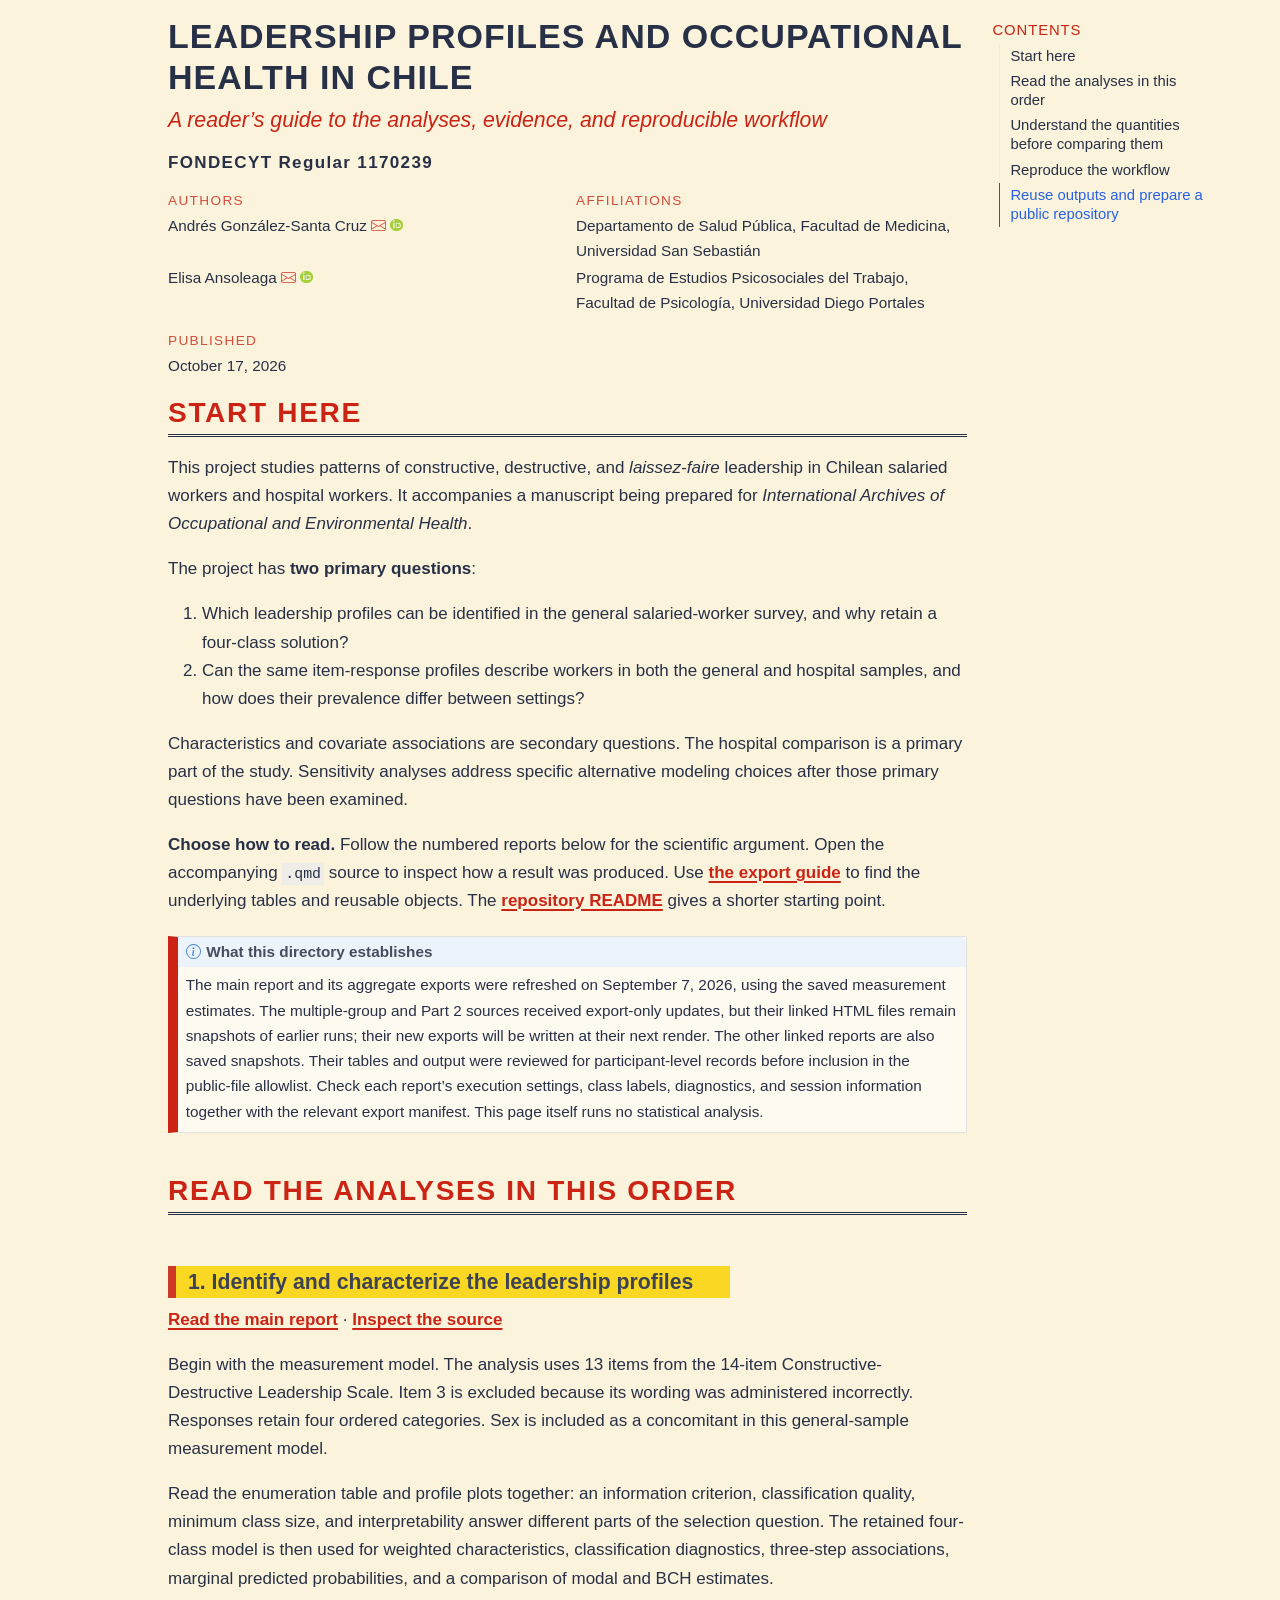
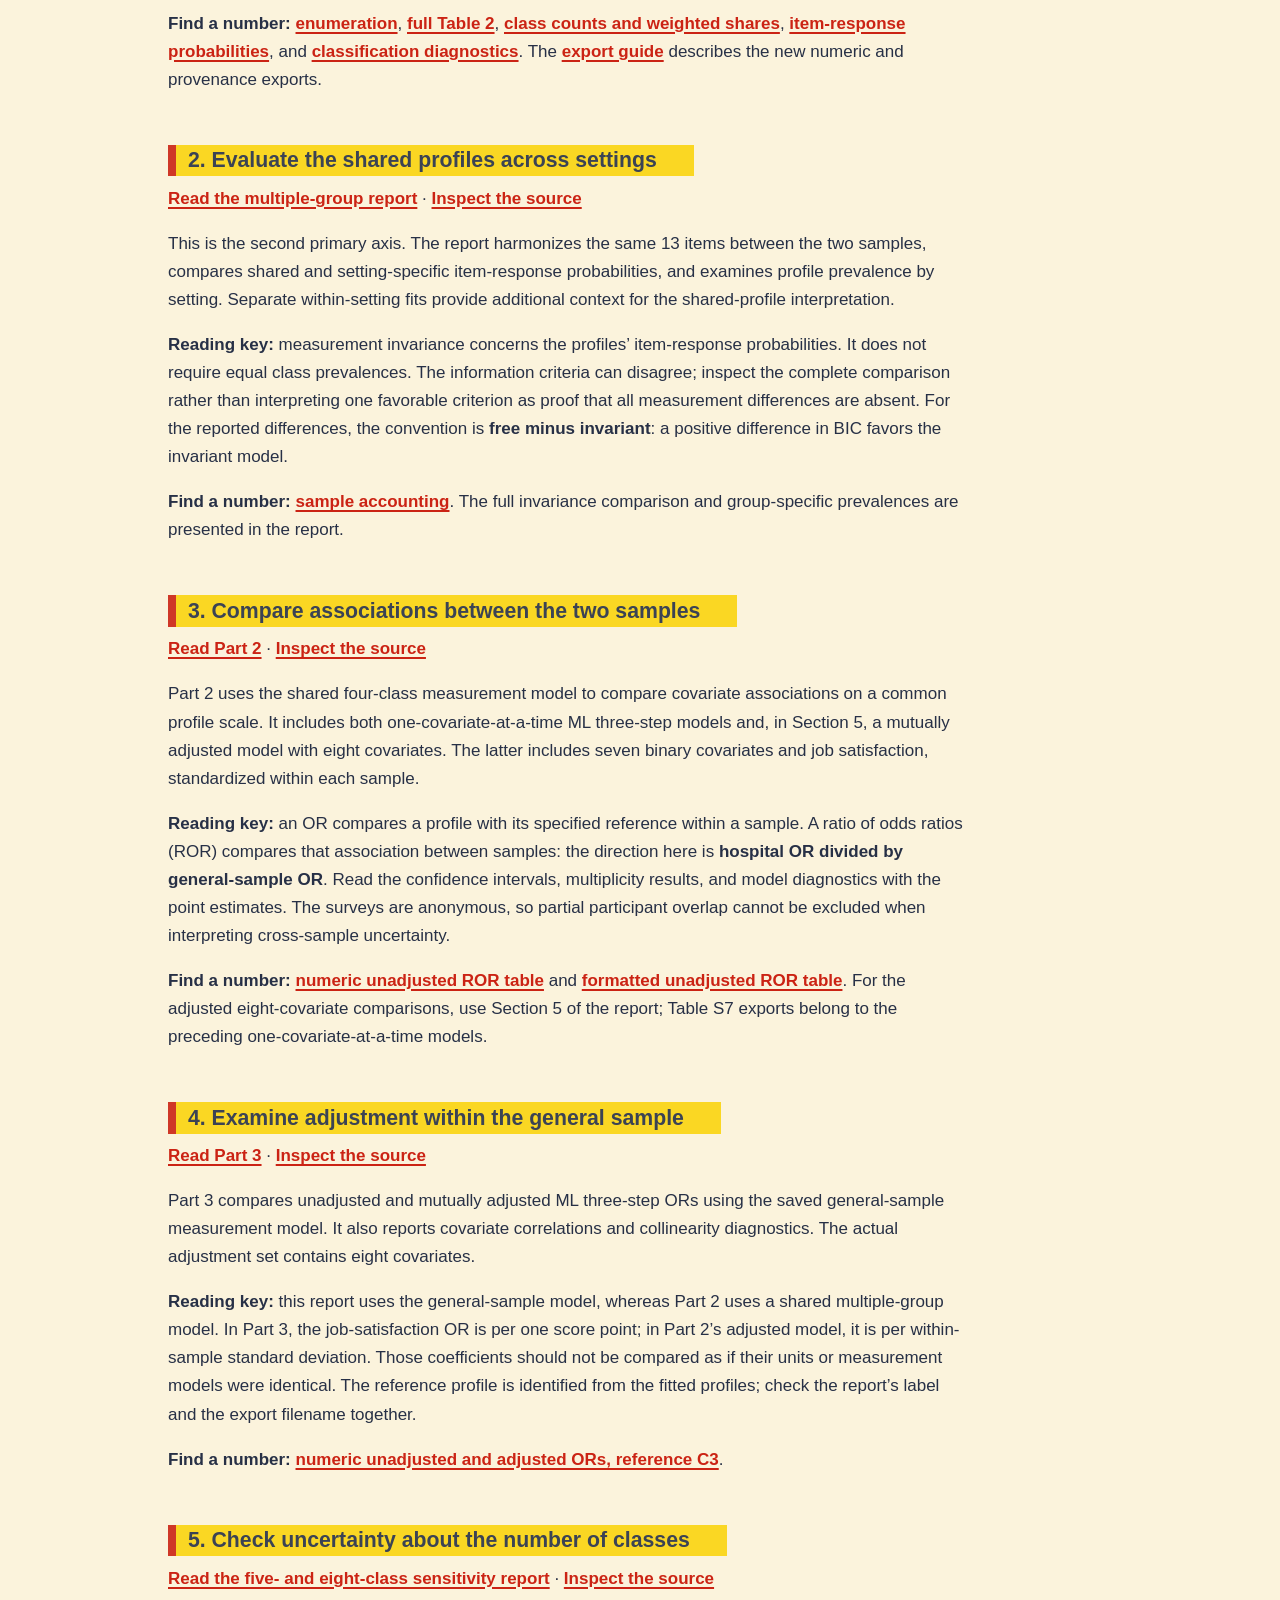
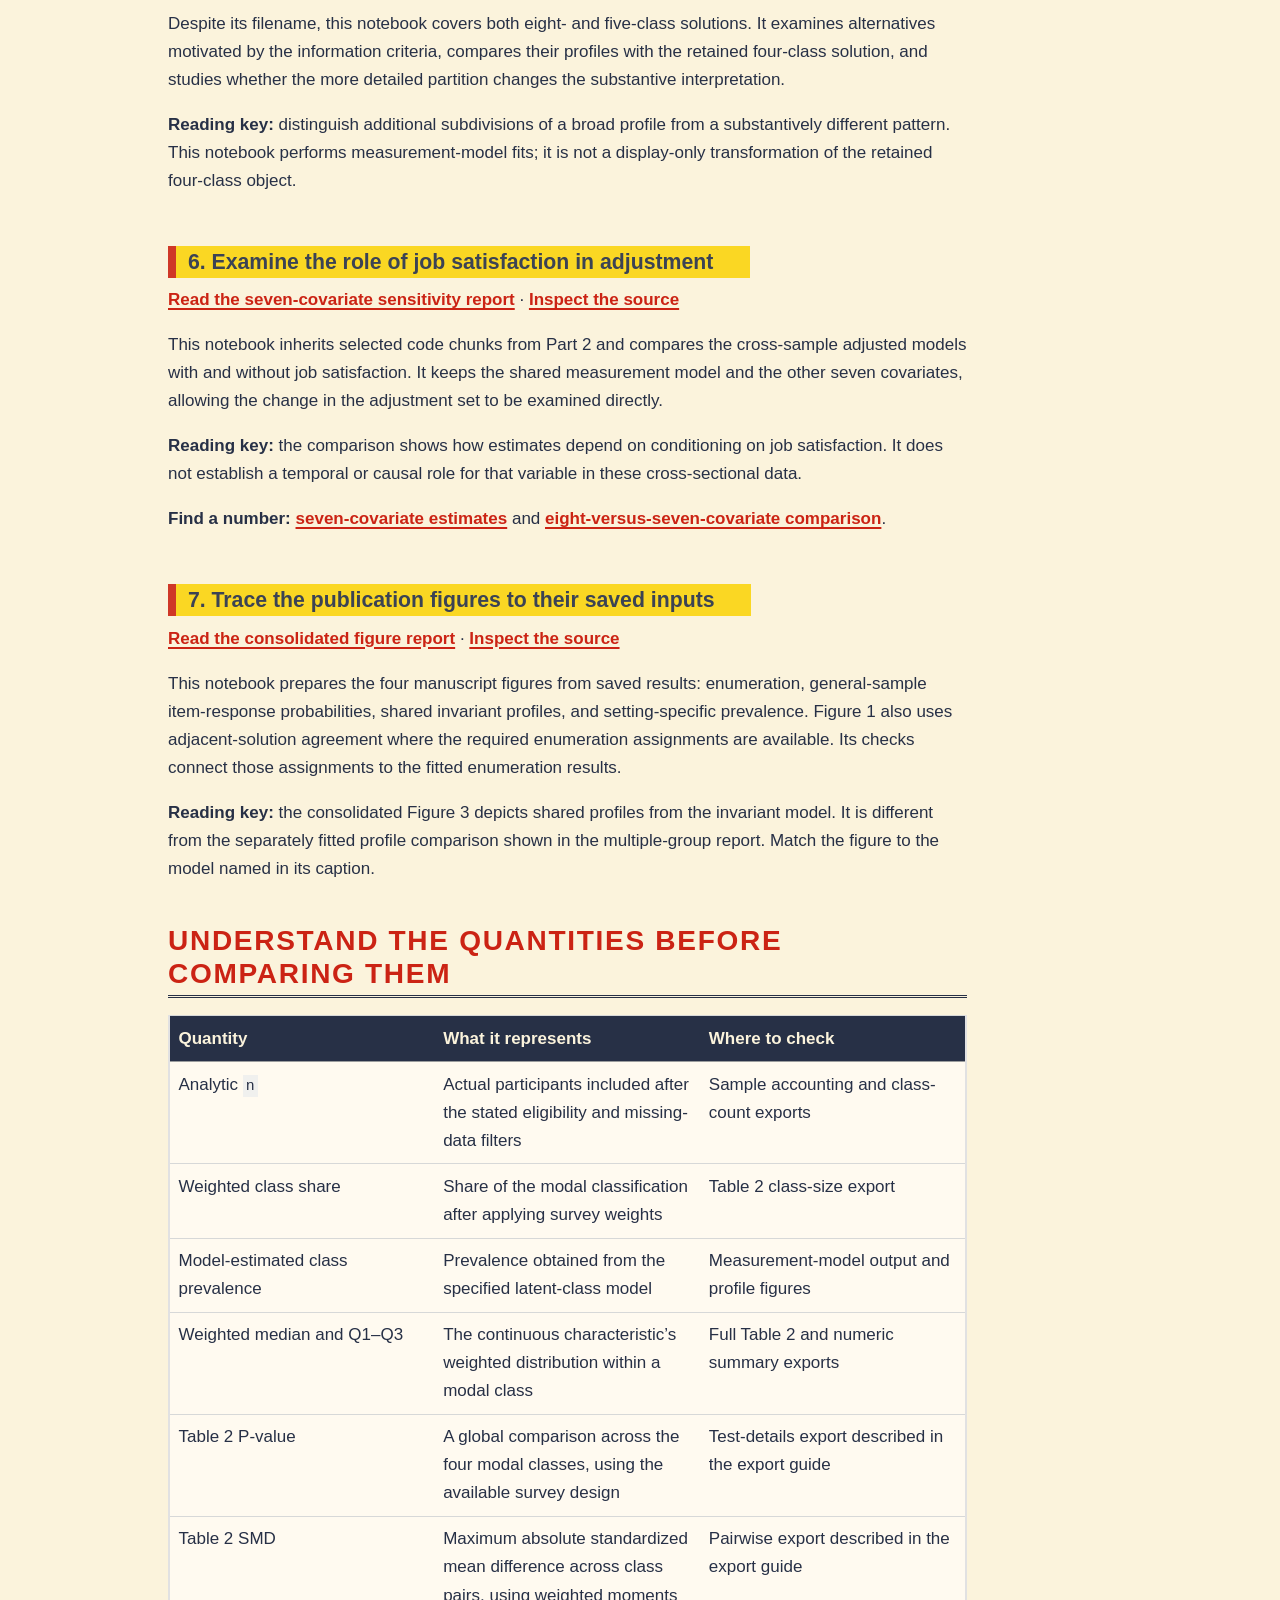
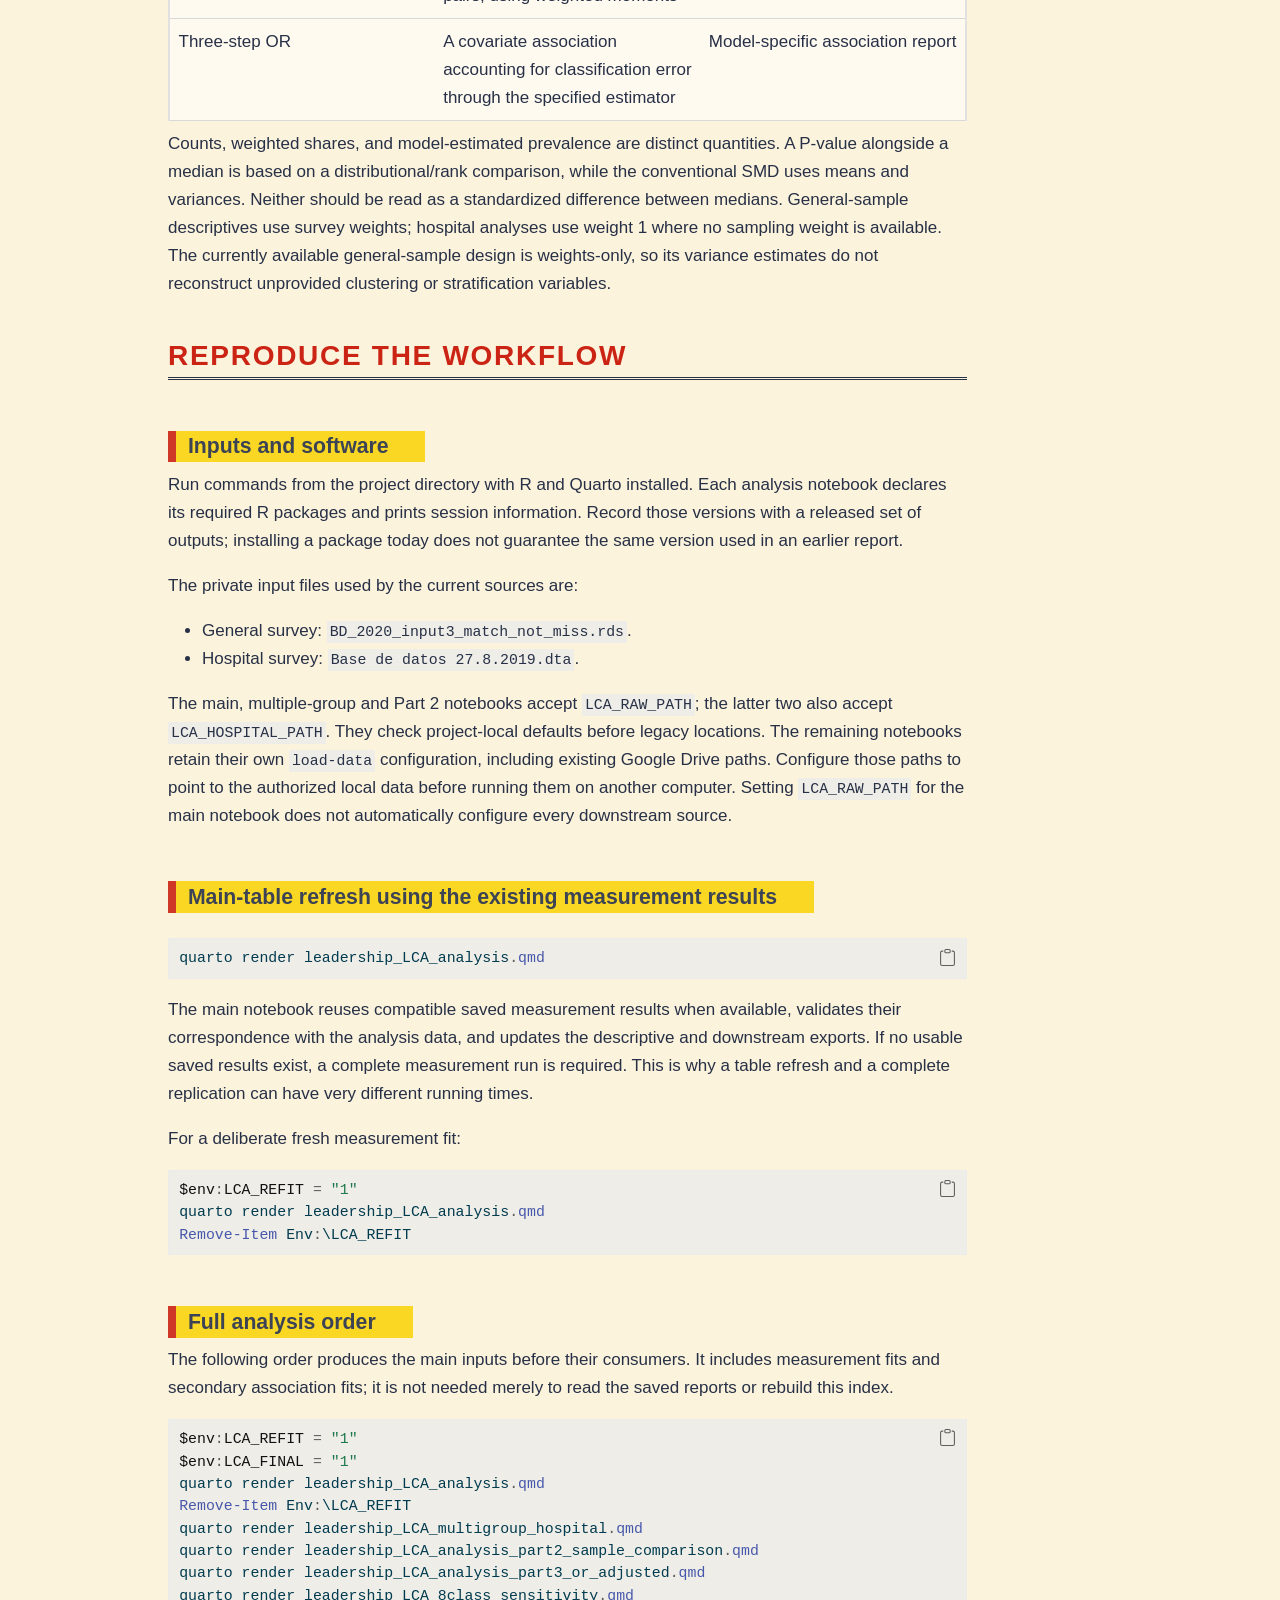
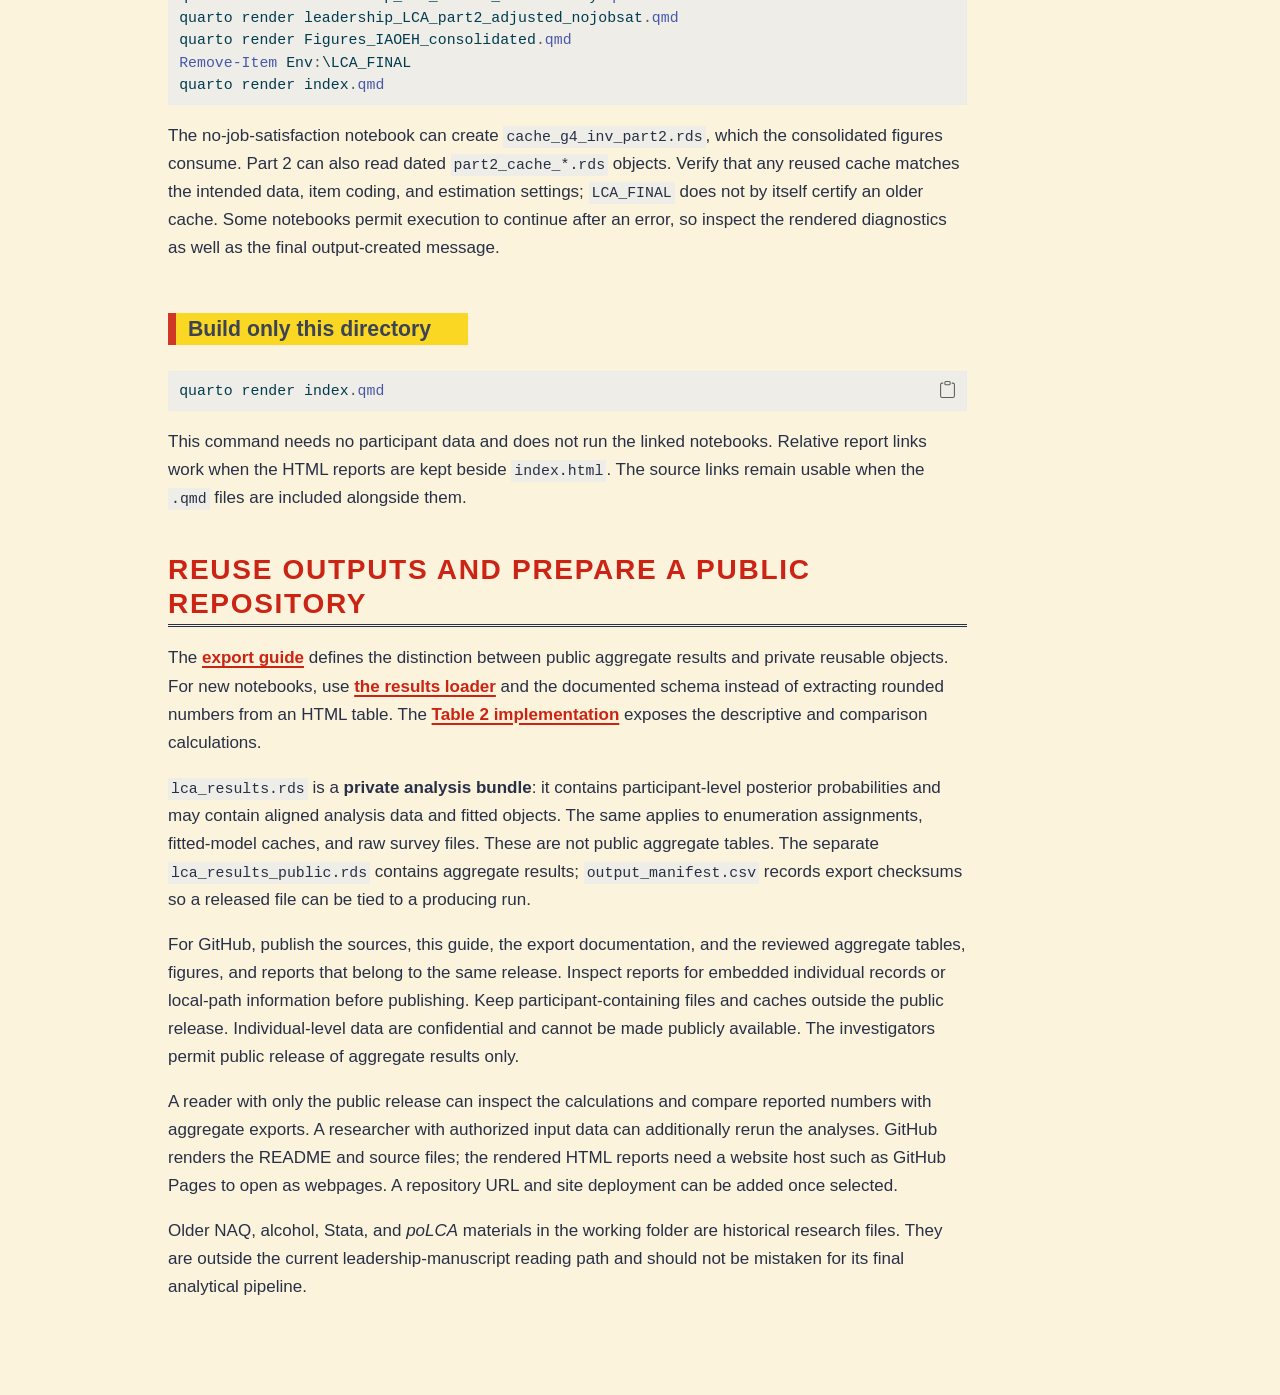
==== index.html @ 2ddf80ab "Publish leadership LCA workspace" ====
<!DOCTYPE html>
<html xmlns="http://www.w3.org/1999/xhtml" lang="en" xml:lang="en"><head>

<meta charset="utf-8">
<meta name="generator" content="quarto-1.9.36">

<meta name="viewport" content="width=device-width, initial-scale=1.0, user-scalable=yes">

<meta name="author" content="Andrés González-Santa Cruz">
<meta name="author" content="Elisa Ansoleaga">
<meta name="dcterms.date" content="2026-10-17">
<meta name="description" content="FONDECYT Regular 1170239">

<title>Leadership profiles and occupational health in Chile</title>
<style>

code{white-space: pre-wrap;}
span.smallcaps{font-variant: small-caps;}
div.columns{display: flex; gap: min(4vw, 1.5em);}
div.column{flex: auto; overflow-x: auto;}
div.hanging-indent{margin-left: 1.5em; text-indent: -1.5em;}
ul.task-list{list-style: none;}
ul.task-list li input[type="checkbox"] {
width: 0.8em;
margin: 0 0.8em 0.2em -1em;  vertical-align: middle;
}

html { -webkit-text-size-adjust: 100%; }
pre > code.sourceCode { white-space: pre; position: relative; }
pre > code.sourceCode > span { display: inline-block; line-height: 1.25; }
pre > code.sourceCode > span:empty { height: 1.2em; }
.sourceCode { overflow: visible; }
code.sourceCode > span { color: inherit; text-decoration: inherit; }
div.sourceCode { margin: 1em 0; }
pre.sourceCode { margin: 0; }
@media screen {
div.sourceCode { overflow: auto; }
}
@media print {
pre > code.sourceCode { white-space: pre-wrap; }
pre > code.sourceCode > span { text-indent: -5em; padding-left: 5em; }
}
pre.numberSource code
{ counter-reset: source-line 0; }
pre.numberSource code > span
{ position: relative; left: -4em; counter-increment: source-line; }
pre.numberSource code > span > a:first-child::before
{ content: counter(source-line);
position: relative; left: -1em; text-align: right; vertical-align: baseline;
border: none; display: inline-block;
-webkit-touch-callout: none; -webkit-user-select: none;
-khtml-user-select: none; -moz-user-select: none;
-ms-user-select: none; user-select: none;
padding: 0 4px; width: 4em;
}
pre.numberSource { margin-left: 3em; padding-left: 4px; }
div.sourceCode
{ }
@media screen {
pre > code.sourceCode > span > a:first-child::before { text-decoration: underline; }
}
</style>


<script>/*!
 * clipboard.js v2.0.11
 * https://clipboardjs.com/
 *
 * Licensed MIT © Zeno Rocha
 */
!function(t,e){"object"==typeof exports&&"object"==typeof module?module.exports=e():"function"==typeof define&&define.amd?define([],e):"object"==typeof exports?exports.ClipboardJS=e():t.ClipboardJS=e()}(this,function(){return n={686:function(t,e,n){"use strict";n.d(e,{default:function(){return b}});var e=n(279),i=n.n(e),e=n(370),u=n.n(e),e=n(817),r=n.n(e);function c(t){try{return document.execCommand(t)}catch(t){return}}var a=function(t){t=r()(t);return c("cut"),t};function o(t,e){var n,o,t=(n=t,o="rtl"===document.documentElement.getAttribute("dir"),(t=document.createElement("textarea")).style.fontSize="12pt",t.style.border="0",t.style.padding="0",t.style.margin="0",t.style.position="absolute",t.style[o?"right":"left"]="-9999px",o=window.pageYOffset||document.documentElement.scrollTop,t.style.top="".concat(o,"px"),t.setAttribute("readonly",""),t.value=n,t);return e.container.appendChild(t),e=r()(t),c("copy"),t.remove(),e}var f=function(t){var e=1<arguments.length&&void 0!==arguments[1]?arguments[1]:{container:document.body},n="";return"string"==typeof t?n=o(t,e):t instanceof HTMLInputElement&&!["text","search","url","tel","password"].includes(null==t?void 0:t.type)?n=o(t.value,e):(n=r()(t),c("copy")),n};function l(t){return(l="function"==typeof Symbol&&"symbol"==typeof Symbol.iterator?function(t){return typeof t}:function(t){return t&&"function"==typeof Symbol&&t.constructor===Symbol&&t!==Symbol.prototype?"symbol":typeof t})(t)}var s=function(){var t=0<arguments.length&&void 0!==arguments[0]?arguments[0]:{},e=t.action,n=void 0===e?"copy":e,o=t.container,e=t.target,t=t.text;if("copy"!==n&&"cut"!==n)throw new Error('Invalid "action" value, use either "copy" or "cut"');if(void 0!==e){if(!e||"object"!==l(e)||1!==e.nodeType)throw new Error('Invalid "target" value, use a valid Element');if("copy"===n&&e.hasAttribute("disabled"))throw new Error('Invalid "target" attribute. Please use "readonly" instead of "disabled" attribute');if("cut"===n&&(e.hasAttribute("readonly")||e.hasAttribute("disabled")))throw new Error('Invalid "target" attribute. You can\'t cut text from elements with "readonly" or "disabled" attributes')}return t?f(t,{container:o}):e?"cut"===n?a(e):f(e,{container:o}):void 0};function p(t){return(p="function"==typeof Symbol&&"symbol"==typeof Symbol.iterator?function(t){return typeof t}:function(t){return t&&"function"==typeof Symbol&&t.constructor===Symbol&&t!==Symbol.prototype?"symbol":typeof t})(t)}function d(t,e){for(var n=0;n<e.length;n++){var o=e[n];o.enumerable=o.enumerable||!1,o.configurable=!0,"value"in o&&(o.writable=!0),Object.defineProperty(t,o.key,o)}}function y(t,e){return(y=Object.setPrototypeOf||function(t,e){return t.__proto__=e,t})(t,e)}function h(n){var o=function(){if("undefined"==typeof Reflect||!Reflect.construct)return!1;if(Reflect.construct.sham)return!1;if("function"==typeof Proxy)return!0;try{return Date.prototype.toString.call(Reflect.construct(Date,[],function(){})),!0}catch(t){return!1}}();return function(){var t,e=v(n);return t=o?(t=v(this).constructor,Reflect.construct(e,arguments,t)):e.apply(this,arguments),e=this,!(t=t)||"object"!==p(t)&&"function"!=typeof t?function(t){if(void 0!==t)return t;throw new ReferenceError("this hasn't been initialised - super() hasn't been called")}(e):t}}function v(t){return(v=Object.setPrototypeOf?Object.getPrototypeOf:function(t){return t.__proto__||Object.getPrototypeOf(t)})(t)}function m(t,e){t="data-clipboard-".concat(t);if(e.hasAttribute(t))return e.getAttribute(t)}var b=function(){!function(t,e){if("function"!=typeof e&&null!==e)throw new TypeError("Super expression must either be null or a function");t.prototype=Object.create(e&&e.prototype,{constructor:{value:t,writable:!0,configurable:!0}}),e&&y(t,e)}(r,i());var t,e,n,o=h(r);function r(t,e){var n;return function(t){if(!(t instanceof r))throw new TypeError("Cannot call a class as a function")}(this),(n=o.call(this)).resolveOptions(e),n.listenClick(t),n}return t=r,n=[{key:"copy",value:function(t){var e=1<arguments.length&&void 0!==arguments[1]?arguments[1]:{container:document.body};return f(t,e)}},{key:"cut",value:function(t){return a(t)}},{key:"isSupported",value:function(){var t=0<arguments.length&&void 0!==arguments[0]?arguments[0]:["copy","cut"],t="string"==typeof t?[t]:t,e=!!document.queryCommandSupported;return t.forEach(function(t){e=e&&!!document.queryCommandSupported(t)}),e}}],(e=[{key:"resolveOptions",value:function(){var t=0<arguments.length&&void 0!==arguments[0]?arguments[0]:{};this.action="function"==typeof t.action?t.action:this.defaultAction,this.target="function"==typeof t.target?t.target:this.defaultTarget,this.text="function"==typeof t.text?t.text:this.defaultText,this.container="object"===p(t.container)?t.container:document.body}},{key:"listenClick",value:function(t){var e=this;this.listener=u()(t,"click",function(t){return e.onClick(t)})}},{key:"onClick",value:function(t){var e=t.delegateTarget||t.currentTarget,n=this.action(e)||"copy",t=s({action:n,container:this.container,target:this.target(e),text:this.text(e)});this.emit(t?"success":"error",{action:n,text:t,trigger:e,clearSelection:function(){e&&e.focus(),window.getSelection().removeAllRanges()}})}},{key:"defaultAction",value:function(t){return m("action",t)}},{key:"defaultTarget",value:function(t){t=m("target",t);if(t)return document.querySelector(t)}},{key:"defaultText",value:function(t){return m("text",t)}},{key:"destroy",value:function(){this.listener.destroy()}}])&&d(t.prototype,e),n&&d(t,n),r}()},828:function(t){var e;"undefined"==typeof Element||Element.prototype.matches||((e=Element.prototype).matches=e.matchesSelector||e.mozMatchesSelector||e.msMatchesSelector||e.oMatchesSelector||e.webkitMatchesSelector),t.exports=function(t,e){for(;t&&9!==t.nodeType;){if("function"==typeof t.matches&&t.matches(e))return t;t=t.parentNode}}},438:function(t,e,n){var u=n(828);function i(t,e,n,o,r){var i=function(e,n,t,o){return function(t){t.delegateTarget=u(t.target,n),t.delegateTarget&&o.call(e,t)}}.apply(this,arguments);return t.addEventListener(n,i,r),{destroy:function(){t.removeEventListener(n,i,r)}}}t.exports=function(t,e,n,o,r){return"function"==typeof t.addEventListener?i.apply(null,arguments):"function"==typeof n?i.bind(null,document).apply(null,arguments):("string"==typeof t&&(t=document.querySelectorAll(t)),Array.prototype.map.call(t,function(t){return i(t,e,n,o,r)}))}},879:function(t,n){n.node=function(t){return void 0!==t&&t instanceof HTMLElement&&1===t.nodeType},n.nodeList=function(t){var e=Object.prototype.toString.call(t);return void 0!==t&&("[object NodeList]"===e||"[object HTMLCollection]"===e)&&"length"in t&&(0===t.length||n.node(t[0]))},n.string=function(t){return"string"==typeof t||t instanceof String},n.fn=function(t){return"[object Function]"===Object.prototype.toString.call(t)}},370:function(t,e,n){var f=n(879),l=n(438);t.exports=function(t,e,n){if(!t&&!e&&!n)throw new Error("Missing required arguments");if(!f.string(e))throw new TypeError("Second argument must be a String");if(!f.fn(n))throw new TypeError("Third argument must be a Function");if(f.node(t))return c=e,a=n,(u=t).addEventListener(c,a),{destroy:function(){u.removeEventListener(c,a)}};if(f.nodeList(t))return o=t,r=e,i=n,Array.prototype.forEach.call(o,function(t){t.addEventListener(r,i)}),{destroy:function(){Array.prototype.forEach.call(o,function(t){t.removeEventListener(r,i)})}};if(f.string(t))return t=t,e=e,n=n,l(document.body,t,e,n);throw new TypeError("First argument must be a String, HTMLElement, HTMLCollection, or NodeList");var o,r,i,u,c,a}},817:function(t){t.exports=function(t){var e,n="SELECT"===t.nodeName?(t.focus(),t.value):"INPUT"===t.nodeName||"TEXTAREA"===t.nodeName?((e=t.hasAttribute("readonly"))||t.setAttribute("readonly",""),t.select(),t.setSelectionRange(0,t.value.length),e||t.removeAttribute("readonly"),t.value):(t.hasAttribute("contenteditable")&&t.focus(),n=window.getSelection(),(e=document.createRange()).selectNodeContents(t),n.removeAllRanges(),n.addRange(e),n.toString());return n}},279:function(t){function e(){}e.prototype={on:function(t,e,n){var o=this.e||(this.e={});return(o[t]||(o[t]=[])).push({fn:e,ctx:n}),this},once:function(t,e,n){var o=this;function r(){o.off(t,r),e.apply(n,arguments)}return r._=e,this.on(t,r,n)},emit:function(t){for(var e=[].slice.call(arguments,1),n=((this.e||(this.e={}))[t]||[]).slice(),o=0,r=n.length;o<r;o++)n[o].fn.apply(n[o].ctx,e);return this},off:function(t,e){var n=this.e||(this.e={}),o=n[t],r=[];if(o&&e)for(var i=0,u=o.length;i<u;i++)o[i].fn!==e&&o[i].fn._!==e&&r.push(o[i]);return r.length?n[t]=r:delete n[t],this}},t.exports=e,t.exports.TinyEmitter=e}},r={},o.n=function(t){var e=t&&t.__esModule?function(){return t.default}:function(){return t};return o.d(e,{a:e}),e},o.d=function(t,e){for(var n in e)o.o(e,n)&&!o.o(t,n)&&Object.defineProperty(t,n,{enumerable:!0,get:e[n]})},o.o=function(t,e){return Object.prototype.hasOwnProperty.call(t,e)},o(686).default;function o(t){if(r[t])return r[t].exports;var e=r[t]={exports:{}};return n[t](e,e.exports,o),e.exports}var n,r});</script>
<script src="[data-uri]" type="module"></script>
<script src="[data-uri]" type="module"></script>
<script>/**
 * @popperjs/core v2.11.7 - MIT License
 */

!function(e,t){"object"==typeof exports&&"undefined"!=typeof module?t(exports):"function"==typeof define&&define.amd?define(["exports"],t):t((e="undefined"!=typeof globalThis?globalThis:e||self).Popper={})}(this,(function(e){"use strict";function t(e){if(null==e)return window;if("[object Window]"!==e.toString()){var t=e.ownerDocument;return t&&t.defaultView||window}return e}function n(e){return e instanceof t(e).Element||e instanceof Element}function r(e){return e instanceof t(e).HTMLElement||e instanceof HTMLElement}function o(e){return"undefined"!=typeof ShadowRoot&&(e instanceof t(e).ShadowRoot||e instanceof ShadowRoot)}var i=Math.max,a=Math.min,s=Math.round;function f(){var e=navigator.userAgentData;return null!=e&&e.brands&&Array.isArray(e.brands)?e.brands.map((function(e){return e.brand+"/"+e.version})).join(" "):navigator.userAgent}function c(){return!/^((?!chrome|android).)*safari/i.test(f())}function p(e,o,i){void 0===o&&(o=!1),void 0===i&&(i=!1);var a=e.getBoundingClientRect(),f=1,p=1;o&&r(e)&&(f=e.offsetWidth>0&&s(a.width)/e.offsetWidth||1,p=e.offsetHeight>0&&s(a.height)/e.offsetHeight||1);var u=(n(e)?t(e):window).visualViewport,l=!c()&&i,d=(a.left+(l&&u?u.offsetLeft:0))/f,h=(a.top+(l&&u?u.offsetTop:0))/p,m=a.width/f,v=a.height/p;return{width:m,height:v,top:h,right:d+m,bottom:h+v,left:d,x:d,y:h}}function u(e){var n=t(e);return{scrollLeft:n.pageXOffset,scrollTop:n.pageYOffset}}function l(e){return e?(e.nodeName||"").toLowerCase():null}function d(e){return((n(e)?e.ownerDocument:e.document)||window.document).documentElement}function h(e){return p(d(e)).left+u(e).scrollLeft}function m(e){return t(e).getComputedStyle(e)}function v(e){var t=m(e),n=t.overflow,r=t.overflowX,o=t.overflowY;return/auto|scroll|overlay|hidden/.test(n+o+r)}function y(e,n,o){void 0===o&&(o=!1);var i,a,f=r(n),c=r(n)&&function(e){var t=e.getBoundingClientRect(),n=s(t.width)/e.offsetWidth||1,r=s(t.height)/e.offsetHeight||1;return 1!==n||1!==r}(n),m=d(n),y=p(e,c,o),g={scrollLeft:0,scrollTop:0},b={x:0,y:0};return(f||!f&&!o)&&(("body"!==l(n)||v(m))&&(g=(i=n)!==t(i)&&r(i)?{scrollLeft:(a=i).scrollLeft,scrollTop:a.scrollTop}:u(i)),r(n)?((b=p(n,!0)).x+=n.clientLeft,b.y+=n.clientTop):m&&(b.x=h(m))),{x:y.left+g.scrollLeft-b.x,y:y.top+g.scrollTop-b.y,width:y.width,height:y.height}}function g(e){var t=p(e),n=e.offsetWidth,r=e.offsetHeight;return Math.abs(t.width-n)<=1&&(n=t.width),Math.abs(t.height-r)<=1&&(r=t.height),{x:e.offsetLeft,y:e.offsetTop,width:n,height:r}}function b(e){return"html"===l(e)?e:e.assignedSlot||e.parentNode||(o(e)?e.host:null)||d(e)}function x(e){return["html","body","#document"].indexOf(l(e))>=0?e.ownerDocument.body:r(e)&&v(e)?e:x(b(e))}function w(e,n){var r;void 0===n&&(n=[]);var o=x(e),i=o===(null==(r=e.ownerDocument)?void 0:r.body),a=t(o),s=i?[a].concat(a.visualViewport||[],v(o)?o:[]):o,f=n.concat(s);return i?f:f.concat(w(b(s)))}function O(e){return["table","td","th"].indexOf(l(e))>=0}function j(e){return r(e)&&"fixed"!==m(e).position?e.offsetParent:null}function E(e){for(var n=t(e),i=j(e);i&&O(i)&&"static"===m(i).position;)i=j(i);return i&&("html"===l(i)||"body"===l(i)&&"static"===m(i).position)?n:i||function(e){var t=/firefox/i.test(f());if(/Trident/i.test(f())&&r(e)&&"fixed"===m(e).position)return null;var n=b(e);for(o(n)&&(n=n.host);r(n)&&["html","body"].indexOf(l(n))<0;){var i=m(n);if("none"!==i.transform||"none"!==i.perspective||"paint"===i.contain||-1!==["transform","perspective"].indexOf(i.willChange)||t&&"filter"===i.willChange||t&&i.filter&&"none"!==i.filter)return n;n=n.parentNode}return null}(e)||n}var D="top",A="bottom",L="right",P="left",M="auto",k=[D,A,L,P],W="start",B="end",H="viewport",T="popper",R=k.reduce((function(e,t){return e.concat([t+"-"+W,t+"-"+B])}),[]),S=[].concat(k,[M]).reduce((function(e,t){return e.concat([t,t+"-"+W,t+"-"+B])}),[]),V=["beforeRead","read","afterRead","beforeMain","main","afterMain","beforeWrite","write","afterWrite"];function q(e){var t=new Map,n=new Set,r=[];function o(e){n.add(e.name),[].concat(e.requires||[],e.requiresIfExists||[]).forEach((function(e){if(!n.has(e)){var r=t.get(e);r&&o(r)}})),r.push(e)}return e.forEach((function(e){t.set(e.name,e)})),e.forEach((function(e){n.has(e.name)||o(e)})),r}function C(e){return e.split("-")[0]}function N(e,t){var n=t.getRootNode&&t.getRootNode();if(e.contains(t))return!0;if(n&&o(n)){var r=t;do{if(r&&e.isSameNode(r))return!0;r=r.parentNode||r.host}while(r)}return!1}function I(e){return Object.assign({},e,{left:e.x,top:e.y,right:e.x+e.width,bottom:e.y+e.height})}function _(e,r,o){return r===H?I(function(e,n){var r=t(e),o=d(e),i=r.visualViewport,a=o.clientWidth,s=o.clientHeight,f=0,p=0;if(i){a=i.width,s=i.height;var u=c();(u||!u&&"fixed"===n)&&(f=i.offsetLeft,p=i.offsetTop)}return{width:a,height:s,x:f+h(e),y:p}}(e,o)):n(r)?function(e,t){var n=p(e,!1,"fixed"===t);return n.top=n.top+e.clientTop,n.left=n.left+e.clientLeft,n.bottom=n.top+e.clientHeight,n.right=n.left+e.clientWidth,n.width=e.clientWidth,n.height=e.clientHeight,n.x=n.left,n.y=n.top,n}(r,o):I(function(e){var t,n=d(e),r=u(e),o=null==(t=e.ownerDocument)?void 0:t.body,a=i(n.scrollWidth,n.clientWidth,o?o.scrollWidth:0,o?o.clientWidth:0),s=i(n.scrollHeight,n.clientHeight,o?o.scrollHeight:0,o?o.clientHeight:0),f=-r.scrollLeft+h(e),c=-r.scrollTop;return"rtl"===m(o||n).direction&&(f+=i(n.clientWidth,o?o.clientWidth:0)-a),{width:a,height:s,x:f,y:c}}(d(e)))}function F(e,t,o,s){var f="clippingParents"===t?function(e){var t=w(b(e)),o=["absolute","fixed"].indexOf(m(e).position)>=0&&r(e)?E(e):e;return n(o)?t.filter((function(e){return n(e)&&N(e,o)&&"body"!==l(e)})):[]}(e):[].concat(t),c=[].concat(f,[o]),p=c[0],u=c.reduce((function(t,n){var r=_(e,n,s);return t.top=i(r.top,t.top),t.right=a(r.right,t.right),t.bottom=a(r.bottom,t.bottom),t.left=i(r.left,t.left),t}),_(e,p,s));return u.width=u.right-u.left,u.height=u.bottom-u.top,u.x=u.left,u.y=u.top,u}function U(e){return e.split("-")[1]}function z(e){return["top","bottom"].indexOf(e)>=0?"x":"y"}function X(e){var t,n=e.reference,r=e.element,o=e.placement,i=o?C(o):null,a=o?U(o):null,s=n.x+n.width/2-r.width/2,f=n.y+n.height/2-r.height/2;switch(i){case D:t={x:s,y:n.y-r.height};break;case A:t={x:s,y:n.y+n.height};break;case L:t={x:n.x+n.width,y:f};break;case P:t={x:n.x-r.width,y:f};break;default:t={x:n.x,y:n.y}}var c=i?z(i):null;if(null!=c){var p="y"===c?"height":"width";switch(a){case W:t[c]=t[c]-(n[p]/2-r[p]/2);break;case B:t[c]=t[c]+(n[p]/2-r[p]/2)}}return t}function Y(e){return Object.assign({},{top:0,right:0,bottom:0,left:0},e)}function G(e,t){return t.reduce((function(t,n){return t[n]=e,t}),{})}function J(e,t){void 0===t&&(t={});var r=t,o=r.placement,i=void 0===o?e.placement:o,a=r.strategy,s=void 0===a?e.strategy:a,f=r.boundary,c=void 0===f?"clippingParents":f,u=r.rootBoundary,l=void 0===u?H:u,h=r.elementContext,m=void 0===h?T:h,v=r.altBoundary,y=void 0!==v&&v,g=r.padding,b=void 0===g?0:g,x=Y("number"!=typeof b?b:G(b,k)),w=m===T?"reference":T,O=e.rects.popper,j=e.elements[y?w:m],E=F(n(j)?j:j.contextElement||d(e.elements.popper),c,l,s),P=p(e.elements.reference),M=X({reference:P,element:O,strategy:"absolute",placement:i}),W=I(Object.assign({},O,M)),B=m===T?W:P,R={top:E.top-B.top+x.top,bottom:B.bottom-E.bottom+x.bottom,left:E.left-B.left+x.left,right:B.right-E.right+x.right},S=e.modifiersData.offset;if(m===T&&S){var V=S[i];Object.keys(R).forEach((function(e){var t=[L,A].indexOf(e)>=0?1:-1,n=[D,A].indexOf(e)>=0?"y":"x";R[e]+=V[n]*t}))}return R}var K={placement:"bottom",modifiers:[],strategy:"absolute"};function Q(){for(var e=arguments.length,t=new Array(e),n=0;n<e;n++)t[n]=arguments[n];return!t.some((function(e){return!(e&&"function"==typeof e.getBoundingClientRect)}))}function Z(e){void 0===e&&(e={});var t=e,r=t.defaultModifiers,o=void 0===r?[]:r,i=t.defaultOptions,a=void 0===i?K:i;return function(e,t,r){void 0===r&&(r=a);var i,s,f={placement:"bottom",orderedModifiers:[],options:Object.assign({},K,a),modifiersData:{},elements:{reference:e,popper:t},attributes:{},styles:{}},c=[],p=!1,u={state:f,setOptions:function(r){var i="function"==typeof r?r(f.options):r;l(),f.options=Object.assign({},a,f.options,i),f.scrollParents={reference:n(e)?w(e):e.contextElement?w(e.contextElement):[],popper:w(t)};var s,p,d=function(e){var t=q(e);return V.reduce((function(e,n){return e.concat(t.filter((function(e){return e.phase===n})))}),[])}((s=[].concat(o,f.options.modifiers),p=s.reduce((function(e,t){var n=e[t.name];return e[t.name]=n?Object.assign({},n,t,{options:Object.assign({},n.options,t.options),data:Object.assign({},n.data,t.data)}):t,e}),{}),Object.keys(p).map((function(e){return p[e]}))));return f.orderedModifiers=d.filter((function(e){return e.enabled})),f.orderedModifiers.forEach((function(e){var t=e.name,n=e.options,r=void 0===n?{}:n,o=e.effect;if("function"==typeof o){var i=o({state:f,name:t,instance:u,options:r}),a=function(){};c.push(i||a)}})),u.update()},forceUpdate:function(){if(!p){var e=f.elements,t=e.reference,n=e.popper;if(Q(t,n)){f.rects={reference:y(t,E(n),"fixed"===f.options.strategy),popper:g(n)},f.reset=!1,f.placement=f.options.placement,f.orderedModifiers.forEach((function(e){return f.modifiersData[e.name]=Object.assign({},e.data)}));for(var r=0;r<f.orderedModifiers.length;r++)if(!0!==f.reset){var o=f.orderedModifiers[r],i=o.fn,a=o.options,s=void 0===a?{}:a,c=o.name;"function"==typeof i&&(f=i({state:f,options:s,name:c,instance:u})||f)}else f.reset=!1,r=-1}}},update:(i=function(){return new Promise((function(e){u.forceUpdate(),e(f)}))},function(){return s||(s=new Promise((function(e){Promise.resolve().then((function(){s=void 0,e(i())}))}))),s}),destroy:function(){l(),p=!0}};if(!Q(e,t))return u;function l(){c.forEach((function(e){return e()})),c=[]}return u.setOptions(r).then((function(e){!p&&r.onFirstUpdate&&r.onFirstUpdate(e)})),u}}var $={passive:!0};var ee={name:"eventListeners",enabled:!0,phase:"write",fn:function(){},effect:function(e){var n=e.state,r=e.instance,o=e.options,i=o.scroll,a=void 0===i||i,s=o.resize,f=void 0===s||s,c=t(n.elements.popper),p=[].concat(n.scrollParents.reference,n.scrollParents.popper);return a&&p.forEach((function(e){e.addEventListener("scroll",r.update,$)})),f&&c.addEventListener("resize",r.update,$),function(){a&&p.forEach((function(e){e.removeEventListener("scroll",r.update,$)})),f&&c.removeEventListener("resize",r.update,$)}},data:{}};var te={name:"popperOffsets",enabled:!0,phase:"read",fn:function(e){var t=e.state,n=e.name;t.modifiersData[n]=X({reference:t.rects.reference,element:t.rects.popper,strategy:"absolute",placement:t.placement})},data:{}},ne={top:"auto",right:"auto",bottom:"auto",left:"auto"};function re(e){var n,r=e.popper,o=e.popperRect,i=e.placement,a=e.variation,f=e.offsets,c=e.position,p=e.gpuAcceleration,u=e.adaptive,l=e.roundOffsets,h=e.isFixed,v=f.x,y=void 0===v?0:v,g=f.y,b=void 0===g?0:g,x="function"==typeof l?l({x:y,y:b}):{x:y,y:b};y=x.x,b=x.y;var w=f.hasOwnProperty("x"),O=f.hasOwnProperty("y"),j=P,M=D,k=window;if(u){var W=E(r),H="clientHeight",T="clientWidth";if(W===t(r)&&"static"!==m(W=d(r)).position&&"absolute"===c&&(H="scrollHeight",T="scrollWidth"),W=W,i===D||(i===P||i===L)&&a===B)M=A,b-=(h&&W===k&&k.visualViewport?k.visualViewport.height:W[H])-o.height,b*=p?1:-1;if(i===P||(i===D||i===A)&&a===B)j=L,y-=(h&&W===k&&k.visualViewport?k.visualViewport.width:W[T])-o.width,y*=p?1:-1}var R,S=Object.assign({position:c},u&&ne),V=!0===l?function(e,t){var n=e.x,r=e.y,o=t.devicePixelRatio||1;return{x:s(n*o)/o||0,y:s(r*o)/o||0}}({x:y,y:b},t(r)):{x:y,y:b};return y=V.x,b=V.y,p?Object.assign({},S,((R={})[M]=O?"0":"",R[j]=w?"0":"",R.transform=(k.devicePixelRatio||1)<=1?"translate("+y+"px, "+b+"px)":"translate3d("+y+"px, "+b+"px, 0)",R)):Object.assign({},S,((n={})[M]=O?b+"px":"",n[j]=w?y+"px":"",n.transform="",n))}var oe={name:"computeStyles",enabled:!0,phase:"beforeWrite",fn:function(e){var t=e.state,n=e.options,r=n.gpuAcceleration,o=void 0===r||r,i=n.adaptive,a=void 0===i||i,s=n.roundOffsets,f=void 0===s||s,c={placement:C(t.placement),variation:U(t.placement),popper:t.elements.popper,popperRect:t.rects.popper,gpuAcceleration:o,isFixed:"fixed"===t.options.strategy};null!=t.modifiersData.popperOffsets&&(t.styles.popper=Object.assign({},t.styles.popper,re(Object.assign({},c,{offsets:t.modifiersData.popperOffsets,position:t.options.strategy,adaptive:a,roundOffsets:f})))),null!=t.modifiersData.arrow&&(t.styles.arrow=Object.assign({},t.styles.arrow,re(Object.assign({},c,{offsets:t.modifiersData.arrow,position:"absolute",adaptive:!1,roundOffsets:f})))),t.attributes.popper=Object.assign({},t.attributes.popper,{"data-popper-placement":t.placement})},data:{}};var ie={name:"applyStyles",enabled:!0,phase:"write",fn:function(e){var t=e.state;Object.keys(t.elements).forEach((function(e){var n=t.styles[e]||{},o=t.attributes[e]||{},i=t.elements[e];r(i)&&l(i)&&(Object.assign(i.style,n),Object.keys(o).forEach((function(e){var t=o[e];!1===t?i.removeAttribute(e):i.setAttribute(e,!0===t?"":t)})))}))},effect:function(e){var t=e.state,n={popper:{position:t.options.strategy,left:"0",top:"0",margin:"0"},arrow:{position:"absolute"},reference:{}};return Object.assign(t.elements.popper.style,n.popper),t.styles=n,t.elements.arrow&&Object.assign(t.elements.arrow.style,n.arrow),function(){Object.keys(t.elements).forEach((function(e){var o=t.elements[e],i=t.attributes[e]||{},a=Object.keys(t.styles.hasOwnProperty(e)?t.styles[e]:n[e]).reduce((function(e,t){return e[t]="",e}),{});r(o)&&l(o)&&(Object.assign(o.style,a),Object.keys(i).forEach((function(e){o.removeAttribute(e)})))}))}},requires:["computeStyles"]};var ae={name:"offset",enabled:!0,phase:"main",requires:["popperOffsets"],fn:function(e){var t=e.state,n=e.options,r=e.name,o=n.offset,i=void 0===o?[0,0]:o,a=S.reduce((function(e,n){return e[n]=function(e,t,n){var r=C(e),o=[P,D].indexOf(r)>=0?-1:1,i="function"==typeof n?n(Object.assign({},t,{placement:e})):n,a=i[0],s=i[1];return a=a||0,s=(s||0)*o,[P,L].indexOf(r)>=0?{x:s,y:a}:{x:a,y:s}}(n,t.rects,i),e}),{}),s=a[t.placement],f=s.x,c=s.y;null!=t.modifiersData.popperOffsets&&(t.modifiersData.popperOffsets.x+=f,t.modifiersData.popperOffsets.y+=c),t.modifiersData[r]=a}},se={left:"right",right:"left",bottom:"top",top:"bottom"};function fe(e){return e.replace(/left|right|bottom|top/g,(function(e){return se[e]}))}var ce={start:"end",end:"start"};function pe(e){return e.replace(/start|end/g,(function(e){return ce[e]}))}function ue(e,t){void 0===t&&(t={});var n=t,r=n.placement,o=n.boundary,i=n.rootBoundary,a=n.padding,s=n.flipVariations,f=n.allowedAutoPlacements,c=void 0===f?S:f,p=U(r),u=p?s?R:R.filter((function(e){return U(e)===p})):k,l=u.filter((function(e){return c.indexOf(e)>=0}));0===l.length&&(l=u);var d=l.reduce((function(t,n){return t[n]=J(e,{placement:n,boundary:o,rootBoundary:i,padding:a})[C(n)],t}),{});return Object.keys(d).sort((function(e,t){return d[e]-d[t]}))}var le={name:"flip",enabled:!0,phase:"main",fn:function(e){var t=e.state,n=e.options,r=e.name;if(!t.modifiersData[r]._skip){for(var o=n.mainAxis,i=void 0===o||o,a=n.altAxis,s=void 0===a||a,f=n.fallbackPlacements,c=n.padding,p=n.boundary,u=n.rootBoundary,l=n.altBoundary,d=n.flipVariations,h=void 0===d||d,m=n.allowedAutoPlacements,v=t.options.placement,y=C(v),g=f||(y===v||!h?[fe(v)]:function(e){if(C(e)===M)return[];var t=fe(e);return[pe(e),t,pe(t)]}(v)),b=[v].concat(g).reduce((function(e,n){return e.concat(C(n)===M?ue(t,{placement:n,boundary:p,rootBoundary:u,padding:c,flipVariations:h,allowedAutoPlacements:m}):n)}),[]),x=t.rects.reference,w=t.rects.popper,O=new Map,j=!0,E=b[0],k=0;k<b.length;k++){var B=b[k],H=C(B),T=U(B)===W,R=[D,A].indexOf(H)>=0,S=R?"width":"height",V=J(t,{placement:B,boundary:p,rootBoundary:u,altBoundary:l,padding:c}),q=R?T?L:P:T?A:D;x[S]>w[S]&&(q=fe(q));var N=fe(q),I=[];if(i&&I.push(V[H]<=0),s&&I.push(V[q]<=0,V[N]<=0),I.every((function(e){return e}))){E=B,j=!1;break}O.set(B,I)}if(j)for(var _=function(e){var t=b.find((function(t){var n=O.get(t);if(n)return n.slice(0,e).every((function(e){return e}))}));if(t)return E=t,"break"},F=h?3:1;F>0;F--){if("break"===_(F))break}t.placement!==E&&(t.modifiersData[r]._skip=!0,t.placement=E,t.reset=!0)}},requiresIfExists:["offset"],data:{_skip:!1}};function de(e,t,n){return i(e,a(t,n))}var he={name:"preventOverflow",enabled:!0,phase:"main",fn:function(e){var t=e.state,n=e.options,r=e.name,o=n.mainAxis,s=void 0===o||o,f=n.altAxis,c=void 0!==f&&f,p=n.boundary,u=n.rootBoundary,l=n.altBoundary,d=n.padding,h=n.tether,m=void 0===h||h,v=n.tetherOffset,y=void 0===v?0:v,b=J(t,{boundary:p,rootBoundary:u,padding:d,altBoundary:l}),x=C(t.placement),w=U(t.placement),O=!w,j=z(x),M="x"===j?"y":"x",k=t.modifiersData.popperOffsets,B=t.rects.reference,H=t.rects.popper,T="function"==typeof y?y(Object.assign({},t.rects,{placement:t.placement})):y,R="number"==typeof T?{mainAxis:T,altAxis:T}:Object.assign({mainAxis:0,altAxis:0},T),S=t.modifiersData.offset?t.modifiersData.offset[t.placement]:null,V={x:0,y:0};if(k){if(s){var q,N="y"===j?D:P,I="y"===j?A:L,_="y"===j?"height":"width",F=k[j],X=F+b[N],Y=F-b[I],G=m?-H[_]/2:0,K=w===W?B[_]:H[_],Q=w===W?-H[_]:-B[_],Z=t.elements.arrow,$=m&&Z?g(Z):{width:0,height:0},ee=t.modifiersData["arrow#persistent"]?t.modifiersData["arrow#persistent"].padding:{top:0,right:0,bottom:0,left:0},te=ee[N],ne=ee[I],re=de(0,B[_],$[_]),oe=O?B[_]/2-G-re-te-R.mainAxis:K-re-te-R.mainAxis,ie=O?-B[_]/2+G+re+ne+R.mainAxis:Q+re+ne+R.mainAxis,ae=t.elements.arrow&&E(t.elements.arrow),se=ae?"y"===j?ae.clientTop||0:ae.clientLeft||0:0,fe=null!=(q=null==S?void 0:S[j])?q:0,ce=F+ie-fe,pe=de(m?a(X,F+oe-fe-se):X,F,m?i(Y,ce):Y);k[j]=pe,V[j]=pe-F}if(c){var ue,le="x"===j?D:P,he="x"===j?A:L,me=k[M],ve="y"===M?"height":"width",ye=me+b[le],ge=me-b[he],be=-1!==[D,P].indexOf(x),xe=null!=(ue=null==S?void 0:S[M])?ue:0,we=be?ye:me-B[ve]-H[ve]-xe+R.altAxis,Oe=be?me+B[ve]+H[ve]-xe-R.altAxis:ge,je=m&&be?function(e,t,n){var r=de(e,t,n);return r>n?n:r}(we,me,Oe):de(m?we:ye,me,m?Oe:ge);k[M]=je,V[M]=je-me}t.modifiersData[r]=V}},requiresIfExists:["offset"]};var me={name:"arrow",enabled:!0,phase:"main",fn:function(e){var t,n=e.state,r=e.name,o=e.options,i=n.elements.arrow,a=n.modifiersData.popperOffsets,s=C(n.placement),f=z(s),c=[P,L].indexOf(s)>=0?"height":"width";if(i&&a){var p=function(e,t){return Y("number"!=typeof(e="function"==typeof e?e(Object.assign({},t.rects,{placement:t.placement})):e)?e:G(e,k))}(o.padding,n),u=g(i),l="y"===f?D:P,d="y"===f?A:L,h=n.rects.reference[c]+n.rects.reference[f]-a[f]-n.rects.popper[c],m=a[f]-n.rects.reference[f],v=E(i),y=v?"y"===f?v.clientHeight||0:v.clientWidth||0:0,b=h/2-m/2,x=p[l],w=y-u[c]-p[d],O=y/2-u[c]/2+b,j=de(x,O,w),M=f;n.modifiersData[r]=((t={})[M]=j,t.centerOffset=j-O,t)}},effect:function(e){var t=e.state,n=e.options.element,r=void 0===n?"[data-popper-arrow]":n;null!=r&&("string"!=typeof r||(r=t.elements.popper.querySelector(r)))&&N(t.elements.popper,r)&&(t.elements.arrow=r)},requires:["popperOffsets"],requiresIfExists:["preventOverflow"]};function ve(e,t,n){return void 0===n&&(n={x:0,y:0}),{top:e.top-t.height-n.y,right:e.right-t.width+n.x,bottom:e.bottom-t.height+n.y,left:e.left-t.width-n.x}}function ye(e){return[D,L,A,P].some((function(t){return e[t]>=0}))}var ge={name:"hide",enabled:!0,phase:"main",requiresIfExists:["preventOverflow"],fn:function(e){var t=e.state,n=e.name,r=t.rects.reference,o=t.rects.popper,i=t.modifiersData.preventOverflow,a=J(t,{elementContext:"reference"}),s=J(t,{altBoundary:!0}),f=ve(a,r),c=ve(s,o,i),p=ye(f),u=ye(c);t.modifiersData[n]={referenceClippingOffsets:f,popperEscapeOffsets:c,isReferenceHidden:p,hasPopperEscaped:u},t.attributes.popper=Object.assign({},t.attributes.popper,{"data-popper-reference-hidden":p,"data-popper-escaped":u})}},be=Z({defaultModifiers:[ee,te,oe,ie]}),xe=[ee,te,oe,ie,ae,le,he,me,ge],we=Z({defaultModifiers:xe});e.applyStyles=ie,e.arrow=me,e.computeStyles=oe,e.createPopper=we,e.createPopperLite=be,e.defaultModifiers=xe,e.detectOverflow=J,e.eventListeners=ee,e.flip=le,e.hide=ge,e.offset=ae,e.popperGenerator=Z,e.popperOffsets=te,e.preventOverflow=he,Object.defineProperty(e,"__esModule",{value:!0})}));

</script>
<script>!function(e,t){"object"==typeof exports&&"undefined"!=typeof module?module.exports=t(require("@popperjs/core")):"function"==typeof define&&define.amd?define(["@popperjs/core"],t):(e=e||self).tippy=t(e.Popper)}(this,(function(e){"use strict";var t={passive:!0,capture:!0},n=function(){return document.body};function r(e,t,n){if(Array.isArray(e)){var r=e[t];return null==r?Array.isArray(n)?n[t]:n:r}return e}function o(e,t){var n={}.toString.call(e);return 0===n.indexOf("[object")&&n.indexOf(t+"]")>-1}function i(e,t){return"function"==typeof e?e.apply(void 0,t):e}function a(e,t){return 0===t?e:function(r){clearTimeout(n),n=setTimeout((function(){e(r)}),t)};var n}function s(e,t){var n=Object.assign({},e);return t.forEach((function(e){delete n[e]})),n}function u(e){return[].concat(e)}function c(e,t){-1===e.indexOf(t)&&e.push(t)}function p(e){return e.split("-")[0]}function f(e){return[].slice.call(e)}function l(e){return Object.keys(e).reduce((function(t,n){return void 0!==e[n]&&(t[n]=e[n]),t}),{})}function d(){return document.createElement("div")}function v(e){return["Element","Fragment"].some((function(t){return o(e,t)}))}function m(e){return o(e,"MouseEvent")}function g(e){return!(!e||!e._tippy||e._tippy.reference!==e)}function h(e){return v(e)?[e]:function(e){return o(e,"NodeList")}(e)?f(e):Array.isArray(e)?e:f(document.querySelectorAll(e))}function b(e,t){e.forEach((function(e){e&&(e.style.transitionDuration=t+"ms")}))}function y(e,t){e.forEach((function(e){e&&e.setAttribute("data-state",t)}))}function w(e){var t,n=u(e)[0];return null!=n&&null!=(t=n.ownerDocument)&&t.body?n.ownerDocument:document}function E(e,t,n){var r=t+"EventListener";["transitionend","webkitTransitionEnd"].forEach((function(t){e[r](t,n)}))}function O(e,t){for(var n=t;n;){var r;if(e.contains(n))return!0;n=null==n.getRootNode||null==(r=n.getRootNode())?void 0:r.host}return!1}var x={isTouch:!1},C=0;function T(){x.isTouch||(x.isTouch=!0,window.performance&&document.addEventListener("mousemove",A))}function A(){var e=performance.now();e-C<20&&(x.isTouch=!1,document.removeEventListener("mousemove",A)),C=e}function L(){var e=document.activeElement;if(g(e)){var t=e._tippy;e.blur&&!t.state.isVisible&&e.blur()}}var D=!!("undefined"!=typeof window&&"undefined"!=typeof document)&&!!window.msCrypto,R=Object.assign({appendTo:n,aria:{content:"auto",expanded:"auto"},delay:0,duration:[300,250],getReferenceClientRect:null,hideOnClick:!0,ignoreAttributes:!1,interactive:!1,interactiveBorder:2,interactiveDebounce:0,moveTransition:"",offset:[0,10],onAfterUpdate:function(){},onBeforeUpdate:function(){},onCreate:function(){},onDestroy:function(){},onHidden:function(){},onHide:function(){},onMount:function(){},onShow:function(){},onShown:function(){},onTrigger:function(){},onUntrigger:function(){},onClickOutside:function(){},placement:"top",plugins:[],popperOptions:{},render:null,showOnCreate:!1,touch:!0,trigger:"mouseenter focus",triggerTarget:null},{animateFill:!1,followCursor:!1,inlinePositioning:!1,sticky:!1},{allowHTML:!1,animation:"fade",arrow:!0,content:"",inertia:!1,maxWidth:350,role:"tooltip",theme:"",zIndex:9999}),k=Object.keys(R);function P(e){var t=(e.plugins||[]).reduce((function(t,n){var r,o=n.name,i=n.defaultValue;o&&(t[o]=void 0!==e[o]?e[o]:null!=(r=R[o])?r:i);return t}),{});return Object.assign({},e,t)}function j(e,t){var n=Object.assign({},t,{content:i(t.content,[e])},t.ignoreAttributes?{}:function(e,t){return(t?Object.keys(P(Object.assign({},R,{plugins:t}))):k).reduce((function(t,n){var r=(e.getAttribute("data-tippy-"+n)||"").trim();if(!r)return t;if("content"===n)t[n]=r;else try{t[n]=JSON.parse(r)}catch(e){t[n]=r}return t}),{})}(e,t.plugins));return n.aria=Object.assign({},R.aria,n.aria),n.aria={expanded:"auto"===n.aria.expanded?t.interactive:n.aria.expanded,content:"auto"===n.aria.content?t.interactive?null:"describedby":n.aria.content},n}function M(e,t){e.innerHTML=t}function V(e){var t=d();return!0===e?t.className="tippy-arrow":(t.className="tippy-svg-arrow",v(e)?t.appendChild(e):M(t,e)),t}function I(e,t){v(t.content)?(M(e,""),e.appendChild(t.content)):"function"!=typeof t.content&&(t.allowHTML?M(e,t.content):e.textContent=t.content)}function S(e){var t=e.firstElementChild,n=f(t.children);return{box:t,content:n.find((function(e){return e.classList.contains("tippy-content")})),arrow:n.find((function(e){return e.classList.contains("tippy-arrow")||e.classList.contains("tippy-svg-arrow")})),backdrop:n.find((function(e){return e.classList.contains("tippy-backdrop")}))}}function N(e){var t=d(),n=d();n.className="tippy-box",n.setAttribute("data-state","hidden"),n.setAttribute("tabindex","-1");var r=d();function o(n,r){var o=S(t),i=o.box,a=o.content,s=o.arrow;r.theme?i.setAttribute("data-theme",r.theme):i.removeAttribute("data-theme"),"string"==typeof r.animation?i.setAttribute("data-animation",r.animation):i.removeAttribute("data-animation"),r.inertia?i.setAttribute("data-inertia",""):i.removeAttribute("data-inertia"),i.style.maxWidth="number"==typeof r.maxWidth?r.maxWidth+"px":r.maxWidth,r.role?i.setAttribute("role",r.role):i.removeAttribute("role"),n.content===r.content&&n.allowHTML===r.allowHTML||I(a,e.props),r.arrow?s?n.arrow!==r.arrow&&(i.removeChild(s),i.appendChild(V(r.arrow))):i.appendChild(V(r.arrow)):s&&i.removeChild(s)}return r.className="tippy-content",r.setAttribute("data-state","hidden"),I(r,e.props),t.appendChild(n),n.appendChild(r),o(e.props,e.props),{popper:t,onUpdate:o}}N.$$tippy=!0;var B=1,H=[],U=[];function _(o,s){var v,g,h,C,T,A,L,k,M=j(o,Object.assign({},R,P(l(s)))),V=!1,I=!1,N=!1,_=!1,F=[],W=a(we,M.interactiveDebounce),X=B++,Y=(k=M.plugins).filter((function(e,t){return k.indexOf(e)===t})),$={id:X,reference:o,popper:d(),popperInstance:null,props:M,state:{isEnabled:!0,isVisible:!1,isDestroyed:!1,isMounted:!1,isShown:!1},plugins:Y,clearDelayTimeouts:function(){clearTimeout(v),clearTimeout(g),cancelAnimationFrame(h)},setProps:function(e){if($.state.isDestroyed)return;ae("onBeforeUpdate",[$,e]),be();var t=$.props,n=j(o,Object.assign({},t,l(e),{ignoreAttributes:!0}));$.props=n,he(),t.interactiveDebounce!==n.interactiveDebounce&&(ce(),W=a(we,n.interactiveDebounce));t.triggerTarget&&!n.triggerTarget?u(t.triggerTarget).forEach((function(e){e.removeAttribute("aria-expanded")})):n.triggerTarget&&o.removeAttribute("aria-expanded");ue(),ie(),J&&J(t,n);$.popperInstance&&(Ce(),Ae().forEach((function(e){requestAnimationFrame(e._tippy.popperInstance.forceUpdate)})));ae("onAfterUpdate",[$,e])},setContent:function(e){$.setProps({content:e})},show:function(){var e=$.state.isVisible,t=$.state.isDestroyed,o=!$.state.isEnabled,a=x.isTouch&&!$.props.touch,s=r($.props.duration,0,R.duration);if(e||t||o||a)return;if(te().hasAttribute("disabled"))return;if(ae("onShow",[$],!1),!1===$.props.onShow($))return;$.state.isVisible=!0,ee()&&(z.style.visibility="visible");ie(),de(),$.state.isMounted||(z.style.transition="none");if(ee()){var u=re(),p=u.box,f=u.content;b([p,f],0)}A=function(){var e;if($.state.isVisible&&!_){if(_=!0,z.offsetHeight,z.style.transition=$.props.moveTransition,ee()&&$.props.animation){var t=re(),n=t.box,r=t.content;b([n,r],s),y([n,r],"visible")}se(),ue(),c(U,$),null==(e=$.popperInstance)||e.forceUpdate(),ae("onMount",[$]),$.props.animation&&ee()&&function(e,t){me(e,t)}(s,(function(){$.state.isShown=!0,ae("onShown",[$])}))}},function(){var e,t=$.props.appendTo,r=te();e=$.props.interactive&&t===n||"parent"===t?r.parentNode:i(t,[r]);e.contains(z)||e.appendChild(z);$.state.isMounted=!0,Ce()}()},hide:function(){var e=!$.state.isVisible,t=$.state.isDestroyed,n=!$.state.isEnabled,o=r($.props.duration,1,R.duration);if(e||t||n)return;if(ae("onHide",[$],!1),!1===$.props.onHide($))return;$.state.isVisible=!1,$.state.isShown=!1,_=!1,V=!1,ee()&&(z.style.visibility="hidden");if(ce(),ve(),ie(!0),ee()){var i=re(),a=i.box,s=i.content;$.props.animation&&(b([a,s],o),y([a,s],"hidden"))}se(),ue(),$.props.animation?ee()&&function(e,t){me(e,(function(){!$.state.isVisible&&z.parentNode&&z.parentNode.contains(z)&&t()}))}(o,$.unmount):$.unmount()},hideWithInteractivity:function(e){ne().addEventListener("mousemove",W),c(H,W),W(e)},enable:function(){$.state.isEnabled=!0},disable:function(){$.hide(),$.state.isEnabled=!1},unmount:function(){$.state.isVisible&&$.hide();if(!$.state.isMounted)return;Te(),Ae().forEach((function(e){e._tippy.unmount()})),z.parentNode&&z.parentNode.removeChild(z);U=U.filter((function(e){return e!==$})),$.state.isMounted=!1,ae("onHidden",[$])},destroy:function(){if($.state.isDestroyed)return;$.clearDelayTimeouts(),$.unmount(),be(),delete o._tippy,$.state.isDestroyed=!0,ae("onDestroy",[$])}};if(!M.render)return $;var q=M.render($),z=q.popper,J=q.onUpdate;z.setAttribute("data-tippy-root",""),z.id="tippy-"+$.id,$.popper=z,o._tippy=$,z._tippy=$;var G=Y.map((function(e){return e.fn($)})),K=o.hasAttribute("aria-expanded");return he(),ue(),ie(),ae("onCreate",[$]),M.showOnCreate&&Le(),z.addEventListener("mouseenter",(function(){$.props.interactive&&$.state.isVisible&&$.clearDelayTimeouts()})),z.addEventListener("mouseleave",(function(){$.props.interactive&&$.props.trigger.indexOf("mouseenter")>=0&&ne().addEventListener("mousemove",W)})),$;function Q(){var e=$.props.touch;return Array.isArray(e)?e:[e,0]}function Z(){return"hold"===Q()[0]}function ee(){var e;return!(null==(e=$.props.render)||!e.$$tippy)}function te(){return L||o}function ne(){var e=te().parentNode;return e?w(e):document}function re(){return S(z)}function oe(e){return $.state.isMounted&&!$.state.isVisible||x.isTouch||C&&"focus"===C.type?0:r($.props.delay,e?0:1,R.delay)}function ie(e){void 0===e&&(e=!1),z.style.pointerEvents=$.props.interactive&&!e?"":"none",z.style.zIndex=""+$.props.zIndex}function ae(e,t,n){var r;(void 0===n&&(n=!0),G.forEach((function(n){n[e]&&n[e].apply(n,t)})),n)&&(r=$.props)[e].apply(r,t)}function se(){var e=$.props.aria;if(e.content){var t="aria-"+e.content,n=z.id;u($.props.triggerTarget||o).forEach((function(e){var r=e.getAttribute(t);if($.state.isVisible)e.setAttribute(t,r?r+" "+n:n);else{var o=r&&r.replace(n,"").trim();o?e.setAttribute(t,o):e.removeAttribute(t)}}))}}function ue(){!K&&$.props.aria.expanded&&u($.props.triggerTarget||o).forEach((function(e){$.props.interactive?e.setAttribute("aria-expanded",$.state.isVisible&&e===te()?"true":"false"):e.removeAttribute("aria-expanded")}))}function ce(){ne().removeEventListener("mousemove",W),H=H.filter((function(e){return e!==W}))}function pe(e){if(!x.isTouch||!N&&"mousedown"!==e.type){var t=e.composedPath&&e.composedPath()[0]||e.target;if(!$.props.interactive||!O(z,t)){if(u($.props.triggerTarget||o).some((function(e){return O(e,t)}))){if(x.isTouch)return;if($.state.isVisible&&$.props.trigger.indexOf("click")>=0)return}else ae("onClickOutside",[$,e]);!0===$.props.hideOnClick&&($.clearDelayTimeouts(),$.hide(),I=!0,setTimeout((function(){I=!1})),$.state.isMounted||ve())}}}function fe(){N=!0}function le(){N=!1}function de(){var e=ne();e.addEventListener("mousedown",pe,!0),e.addEventListener("touchend",pe,t),e.addEventListener("touchstart",le,t),e.addEventListener("touchmove",fe,t)}function ve(){var e=ne();e.removeEventListener("mousedown",pe,!0),e.removeEventListener("touchend",pe,t),e.removeEventListener("touchstart",le,t),e.removeEventListener("touchmove",fe,t)}function me(e,t){var n=re().box;function r(e){e.target===n&&(E(n,"remove",r),t())}if(0===e)return t();E(n,"remove",T),E(n,"add",r),T=r}function ge(e,t,n){void 0===n&&(n=!1),u($.props.triggerTarget||o).forEach((function(r){r.addEventListener(e,t,n),F.push({node:r,eventType:e,handler:t,options:n})}))}function he(){var e;Z()&&(ge("touchstart",ye,{passive:!0}),ge("touchend",Ee,{passive:!0})),(e=$.props.trigger,e.split(/\s+/).filter(Boolean)).forEach((function(e){if("manual"!==e)switch(ge(e,ye),e){case"mouseenter":ge("mouseleave",Ee);break;case"focus":ge(D?"focusout":"blur",Oe);break;case"focusin":ge("focusout",Oe)}}))}function be(){F.forEach((function(e){var t=e.node,n=e.eventType,r=e.handler,o=e.options;t.removeEventListener(n,r,o)})),F=[]}function ye(e){var t,n=!1;if($.state.isEnabled&&!xe(e)&&!I){var r="focus"===(null==(t=C)?void 0:t.type);C=e,L=e.currentTarget,ue(),!$.state.isVisible&&m(e)&&H.forEach((function(t){return t(e)})),"click"===e.type&&($.props.trigger.indexOf("mouseenter")<0||V)&&!1!==$.props.hideOnClick&&$.state.isVisible?n=!0:Le(e),"click"===e.type&&(V=!n),n&&!r&&De(e)}}function we(e){var t=e.target,n=te().contains(t)||z.contains(t);"mousemove"===e.type&&n||function(e,t){var n=t.clientX,r=t.clientY;return e.every((function(e){var t=e.popperRect,o=e.popperState,i=e.props.interactiveBorder,a=p(o.placement),s=o.modifiersData.offset;if(!s)return!0;var u="bottom"===a?s.top.y:0,c="top"===a?s.bottom.y:0,f="right"===a?s.left.x:0,l="left"===a?s.right.x:0,d=t.top-r+u>i,v=r-t.bottom-c>i,m=t.left-n+f>i,g=n-t.right-l>i;return d||v||m||g}))}(Ae().concat(z).map((function(e){var t,n=null==(t=e._tippy.popperInstance)?void 0:t.state;return n?{popperRect:e.getBoundingClientRect(),popperState:n,props:M}:null})).filter(Boolean),e)&&(ce(),De(e))}function Ee(e){xe(e)||$.props.trigger.indexOf("click")>=0&&V||($.props.interactive?$.hideWithInteractivity(e):De(e))}function Oe(e){$.props.trigger.indexOf("focusin")<0&&e.target!==te()||$.props.interactive&&e.relatedTarget&&z.contains(e.relatedTarget)||De(e)}function xe(e){return!!x.isTouch&&Z()!==e.type.indexOf("touch")>=0}function Ce(){Te();var t=$.props,n=t.popperOptions,r=t.placement,i=t.offset,a=t.getReferenceClientRect,s=t.moveTransition,u=ee()?S(z).arrow:null,c=a?{getBoundingClientRect:a,contextElement:a.contextElement||te()}:o,p=[{name:"offset",options:{offset:i}},{name:"preventOverflow",options:{padding:{top:2,bottom:2,left:5,right:5}}},{name:"flip",options:{padding:5}},{name:"computeStyles",options:{adaptive:!s}},{name:"$$tippy",enabled:!0,phase:"beforeWrite",requires:["computeStyles"],fn:function(e){var t=e.state;if(ee()){var n=re().box;["placement","reference-hidden","escaped"].forEach((function(e){"placement"===e?n.setAttribute("data-placement",t.placement):t.attributes.popper["data-popper-"+e]?n.setAttribute("data-"+e,""):n.removeAttribute("data-"+e)})),t.attributes.popper={}}}}];ee()&&u&&p.push({name:"arrow",options:{element:u,padding:3}}),p.push.apply(p,(null==n?void 0:n.modifiers)||[]),$.popperInstance=e.createPopper(c,z,Object.assign({},n,{placement:r,onFirstUpdate:A,modifiers:p}))}function Te(){$.popperInstance&&($.popperInstance.destroy(),$.popperInstance=null)}function Ae(){return f(z.querySelectorAll("[data-tippy-root]"))}function Le(e){$.clearDelayTimeouts(),e&&ae("onTrigger",[$,e]),de();var t=oe(!0),n=Q(),r=n[0],o=n[1];x.isTouch&&"hold"===r&&o&&(t=o),t?v=setTimeout((function(){$.show()}),t):$.show()}function De(e){if($.clearDelayTimeouts(),ae("onUntrigger",[$,e]),$.state.isVisible){if(!($.props.trigger.indexOf("mouseenter")>=0&&$.props.trigger.indexOf("click")>=0&&["mouseleave","mousemove"].indexOf(e.type)>=0&&V)){var t=oe(!1);t?g=setTimeout((function(){$.state.isVisible&&$.hide()}),t):h=requestAnimationFrame((function(){$.hide()}))}}else ve()}}function F(e,n){void 0===n&&(n={});var r=R.plugins.concat(n.plugins||[]);document.addEventListener("touchstart",T,t),window.addEventListener("blur",L);var o=Object.assign({},n,{plugins:r}),i=h(e).reduce((function(e,t){var n=t&&_(t,o);return n&&e.push(n),e}),[]);return v(e)?i[0]:i}F.defaultProps=R,F.setDefaultProps=function(e){Object.keys(e).forEach((function(t){R[t]=e[t]}))},F.currentInput=x;var W=Object.assign({},e.applyStyles,{effect:function(e){var t=e.state,n={popper:{position:t.options.strategy,left:"0",top:"0",margin:"0"},arrow:{position:"absolute"},reference:{}};Object.assign(t.elements.popper.style,n.popper),t.styles=n,t.elements.arrow&&Object.assign(t.elements.arrow.style,n.arrow)}}),X={mouseover:"mouseenter",focusin:"focus",click:"click"};var Y={name:"animateFill",defaultValue:!1,fn:function(e){var t;if(null==(t=e.props.render)||!t.$$tippy)return{};var n=S(e.popper),r=n.box,o=n.content,i=e.props.animateFill?function(){var e=d();return e.className="tippy-backdrop",y([e],"hidden"),e}():null;return{onCreate:function(){i&&(r.insertBefore(i,r.firstElementChild),r.setAttribute("data-animatefill",""),r.style.overflow="hidden",e.setProps({arrow:!1,animation:"shift-away"}))},onMount:function(){if(i){var e=r.style.transitionDuration,t=Number(e.replace("ms",""));o.style.transitionDelay=Math.round(t/10)+"ms",i.style.transitionDuration=e,y([i],"visible")}},onShow:function(){i&&(i.style.transitionDuration="0ms")},onHide:function(){i&&y([i],"hidden")}}}};var $={clientX:0,clientY:0},q=[];function z(e){var t=e.clientX,n=e.clientY;$={clientX:t,clientY:n}}var J={name:"followCursor",defaultValue:!1,fn:function(e){var t=e.reference,n=w(e.props.triggerTarget||t),r=!1,o=!1,i=!0,a=e.props;function s(){return"initial"===e.props.followCursor&&e.state.isVisible}function u(){n.addEventListener("mousemove",f)}function c(){n.removeEventListener("mousemove",f)}function p(){r=!0,e.setProps({getReferenceClientRect:null}),r=!1}function f(n){var r=!n.target||t.contains(n.target),o=e.props.followCursor,i=n.clientX,a=n.clientY,s=t.getBoundingClientRect(),u=i-s.left,c=a-s.top;!r&&e.props.interactive||e.setProps({getReferenceClientRect:function(){var e=t.getBoundingClientRect(),n=i,r=a;"initial"===o&&(n=e.left+u,r=e.top+c);var s="horizontal"===o?e.top:r,p="vertical"===o?e.right:n,f="horizontal"===o?e.bottom:r,l="vertical"===o?e.left:n;return{width:p-l,height:f-s,top:s,right:p,bottom:f,left:l}}})}function l(){e.props.followCursor&&(q.push({instance:e,doc:n}),function(e){e.addEventListener("mousemove",z)}(n))}function d(){0===(q=q.filter((function(t){return t.instance!==e}))).filter((function(e){return e.doc===n})).length&&function(e){e.removeEventListener("mousemove",z)}(n)}return{onCreate:l,onDestroy:d,onBeforeUpdate:function(){a=e.props},onAfterUpdate:function(t,n){var i=n.followCursor;r||void 0!==i&&a.followCursor!==i&&(d(),i?(l(),!e.state.isMounted||o||s()||u()):(c(),p()))},onMount:function(){e.props.followCursor&&!o&&(i&&(f($),i=!1),s()||u())},onTrigger:function(e,t){m(t)&&($={clientX:t.clientX,clientY:t.clientY}),o="focus"===t.type},onHidden:function(){e.props.followCursor&&(p(),c(),i=!0)}}}};var G={name:"inlinePositioning",defaultValue:!1,fn:function(e){var t,n=e.reference;var r=-1,o=!1,i=[],a={name:"tippyInlinePositioning",enabled:!0,phase:"afterWrite",fn:function(o){var a=o.state;e.props.inlinePositioning&&(-1!==i.indexOf(a.placement)&&(i=[]),t!==a.placement&&-1===i.indexOf(a.placement)&&(i.push(a.placement),e.setProps({getReferenceClientRect:function(){return function(e){return function(e,t,n,r){if(n.length<2||null===e)return t;if(2===n.length&&r>=0&&n[0].left>n[1].right)return n[r]||t;switch(e){case"top":case"bottom":var o=n[0],i=n[n.length-1],a="top"===e,s=o.top,u=i.bottom,c=a?o.left:i.left,p=a?o.right:i.right;return{top:s,bottom:u,left:c,right:p,width:p-c,height:u-s};case"left":case"right":var f=Math.min.apply(Math,n.map((function(e){return e.left}))),l=Math.max.apply(Math,n.map((function(e){return e.right}))),d=n.filter((function(t){return"left"===e?t.left===f:t.right===l})),v=d[0].top,m=d[d.length-1].bottom;return{top:v,bottom:m,left:f,right:l,width:l-f,height:m-v};default:return t}}(p(e),n.getBoundingClientRect(),f(n.getClientRects()),r)}(a.placement)}})),t=a.placement)}};function s(){var t;o||(t=function(e,t){var n;return{popperOptions:Object.assign({},e.popperOptions,{modifiers:[].concat(((null==(n=e.popperOptions)?void 0:n.modifiers)||[]).filter((function(e){return e.name!==t.name})),[t])})}}(e.props,a),o=!0,e.setProps(t),o=!1)}return{onCreate:s,onAfterUpdate:s,onTrigger:function(t,n){if(m(n)){var o=f(e.reference.getClientRects()),i=o.find((function(e){return e.left-2<=n.clientX&&e.right+2>=n.clientX&&e.top-2<=n.clientY&&e.bottom+2>=n.clientY})),a=o.indexOf(i);r=a>-1?a:r}},onHidden:function(){r=-1}}}};var K={name:"sticky",defaultValue:!1,fn:function(e){var t=e.reference,n=e.popper;function r(t){return!0===e.props.sticky||e.props.sticky===t}var o=null,i=null;function a(){var s=r("reference")?(e.popperInstance?e.popperInstance.state.elements.reference:t).getBoundingClientRect():null,u=r("popper")?n.getBoundingClientRect():null;(s&&Q(o,s)||u&&Q(i,u))&&e.popperInstance&&e.popperInstance.update(),o=s,i=u,e.state.isMounted&&requestAnimationFrame(a)}return{onMount:function(){e.props.sticky&&a()}}}};function Q(e,t){return!e||!t||(e.top!==t.top||e.right!==t.right||e.bottom!==t.bottom||e.left!==t.left)}return F.setDefaultProps({plugins:[Y,J,G,K],render:N}),F.createSingleton=function(e,t){var n;void 0===t&&(t={});var r,o=e,i=[],a=[],c=t.overrides,p=[],f=!1;function l(){a=o.map((function(e){return u(e.props.triggerTarget||e.reference)})).reduce((function(e,t){return e.concat(t)}),[])}function v(){i=o.map((function(e){return e.reference}))}function m(e){o.forEach((function(t){e?t.enable():t.disable()}))}function g(e){return o.map((function(t){var n=t.setProps;return t.setProps=function(o){n(o),t.reference===r&&e.setProps(o)},function(){t.setProps=n}}))}function h(e,t){var n=a.indexOf(t);if(t!==r){r=t;var s=(c||[]).concat("content").reduce((function(e,t){return e[t]=o[n].props[t],e}),{});e.setProps(Object.assign({},s,{getReferenceClientRect:"function"==typeof s.getReferenceClientRect?s.getReferenceClientRect:function(){var e;return null==(e=i[n])?void 0:e.getBoundingClientRect()}}))}}m(!1),v(),l();var b={fn:function(){return{onDestroy:function(){m(!0)},onHidden:function(){r=null},onClickOutside:function(e){e.props.showOnCreate&&!f&&(f=!0,r=null)},onShow:function(e){e.props.showOnCreate&&!f&&(f=!0,h(e,i[0]))},onTrigger:function(e,t){h(e,t.currentTarget)}}}},y=F(d(),Object.assign({},s(t,["overrides"]),{plugins:[b].concat(t.plugins||[]),triggerTarget:a,popperOptions:Object.assign({},t.popperOptions,{modifiers:[].concat((null==(n=t.popperOptions)?void 0:n.modifiers)||[],[W])})})),w=y.show;y.show=function(e){if(w(),!r&&null==e)return h(y,i[0]);if(!r||null!=e){if("number"==typeof e)return i[e]&&h(y,i[e]);if(o.indexOf(e)>=0){var t=e.reference;return h(y,t)}return i.indexOf(e)>=0?h(y,e):void 0}},y.showNext=function(){var e=i[0];if(!r)return y.show(0);var t=i.indexOf(r);y.show(i[t+1]||e)},y.showPrevious=function(){var e=i[i.length-1];if(!r)return y.show(e);var t=i.indexOf(r),n=i[t-1]||e;y.show(n)};var E=y.setProps;return y.setProps=function(e){c=e.overrides||c,E(e)},y.setInstances=function(e){m(!0),p.forEach((function(e){return e()})),o=e,m(!1),v(),l(),p=g(y),y.setProps({triggerTarget:a})},p=g(y),y},F.delegate=function(e,n){var r=[],o=[],i=!1,a=n.target,c=s(n,["target"]),p=Object.assign({},c,{trigger:"manual",touch:!1}),f=Object.assign({touch:R.touch},c,{showOnCreate:!0}),l=F(e,p);function d(e){if(e.target&&!i){var t=e.target.closest(a);if(t){var r=t.getAttribute("data-tippy-trigger")||n.trigger||R.trigger;if(!t._tippy&&!("touchstart"===e.type&&"boolean"==typeof f.touch||"touchstart"!==e.type&&r.indexOf(X[e.type])<0)){var s=F(t,f);s&&(o=o.concat(s))}}}}function v(e,t,n,o){void 0===o&&(o=!1),e.addEventListener(t,n,o),r.push({node:e,eventType:t,handler:n,options:o})}return u(l).forEach((function(e){var n=e.destroy,a=e.enable,s=e.disable;e.destroy=function(e){void 0===e&&(e=!0),e&&o.forEach((function(e){e.destroy()})),o=[],r.forEach((function(e){var t=e.node,n=e.eventType,r=e.handler,o=e.options;t.removeEventListener(n,r,o)})),r=[],n()},e.enable=function(){a(),o.forEach((function(e){return e.enable()})),i=!1},e.disable=function(){s(),o.forEach((function(e){return e.disable()})),i=!0},function(e){var n=e.reference;v(n,"touchstart",d,t),v(n,"mouseover",d),v(n,"focusin",d),v(n,"click",d)}(e)})),l},F.hideAll=function(e){var t=void 0===e?{}:e,n=t.exclude,r=t.duration;U.forEach((function(e){var t=!1;if(n&&(t=g(n)?e.reference===n:e.popper===n.popper),!t){var o=e.props.duration;e.setProps({duration:r}),e.hide(),e.state.isDestroyed||e.setProps({duration:o})}}))},F.roundArrow='<svg width="16" height="6" xmlns="http://www.w3.org/2000/svg"><path d="M0 6s1.796-.013 4.67-3.615C5.851.9 6.93.006 8 0c1.07-.006 2.148.887 3.343 2.385C14.233 6.005 16 6 16 6H0z"></svg>',F}));

</script>
<script>// @license magnet:?xt=urn:btih:d3d9a9a6595521f9666a5e94cc830dab83b65699&dn=expat.txt Expat
//
// AnchorJS - v5.0.0 - 2023-01-18
// https://www.bryanbraun.com/anchorjs/
// Copyright (c) 2023 Bryan Braun; Licensed MIT
//
// @license magnet:?xt=urn:btih:d3d9a9a6595521f9666a5e94cc830dab83b65699&dn=expat.txt Expat
!function(A,e){"use strict";"function"==typeof define&&define.amd?define([],e):"object"==typeof module&&module.exports?module.exports=e():(A.AnchorJS=e(),A.anchors=new A.AnchorJS)}(globalThis,function(){"use strict";return function(A){function u(A){A.icon=Object.prototype.hasOwnProperty.call(A,"icon")?A.icon:"",A.visible=Object.prototype.hasOwnProperty.call(A,"visible")?A.visible:"hover",A.placement=Object.prototype.hasOwnProperty.call(A,"placement")?A.placement:"right",A.ariaLabel=Object.prototype.hasOwnProperty.call(A,"ariaLabel")?A.ariaLabel:"Anchor",A.class=Object.prototype.hasOwnProperty.call(A,"class")?A.class:"",A.base=Object.prototype.hasOwnProperty.call(A,"base")?A.base:"",A.truncate=Object.prototype.hasOwnProperty.call(A,"truncate")?Math.floor(A.truncate):64,A.titleText=Object.prototype.hasOwnProperty.call(A,"titleText")?A.titleText:""}function d(A){var e;if("string"==typeof A||A instanceof String)e=[].slice.call(document.querySelectorAll(A));else{if(!(Array.isArray(A)||A instanceof NodeList))throw new TypeError("The selector provided to AnchorJS was invalid.");e=[].slice.call(A)}return e}this.options=A||{},this.elements=[],u(this.options),this.add=function(A){var e,t,o,i,n,s,a,r,l,c,h,p=[];if(u(this.options),0!==(e=d(A=A||"h2, h3, h4, h5, h6")).length){for(null===document.head.querySelector("style.anchorjs")&&((A=document.createElement("style")).className="anchorjs",A.appendChild(document.createTextNode("")),void 0===(h=document.head.querySelector('[rel="stylesheet"],style'))?document.head.appendChild(A):document.head.insertBefore(A,h),A.sheet.insertRule(".anchorjs-link{opacity:0;text-decoration:none;-webkit-font-smoothing:antialiased;-moz-osx-font-smoothing:grayscale}",A.sheet.cssRules.length),A.sheet.insertRule(":hover>.anchorjs-link,.anchorjs-link:focus{opacity:1}",A.sheet.cssRules.length),A.sheet.insertRule("[data-anchorjs-icon]::after{content:attr(data-anchorjs-icon)}",A.sheet.cssRules.length),A.sheet.insertRule('@font-face{font-family:anchorjs-icons;src:url([data-uri]) format("truetype")}',A.sheet.cssRules.length)),h=document.querySelectorAll("[id]"),t=[].map.call(h,function(A){return A.id}),i=0;i<e.length;i++)if(this.hasAnchorJSLink(e[i]))p.push(i);else{if(e[i].hasAttribute("id"))o=e[i].getAttribute("id");else if(e[i].hasAttribute("data-anchor-id"))o=e[i].getAttribute("data-anchor-id");else{for(r=a=this.urlify(e[i].textContent),s=0;n=t.indexOf(r=void 0!==n?a+"-"+s:r),s+=1,-1!==n;);n=void 0,t.push(r),e[i].setAttribute("id",r),o=r}(l=document.createElement("a")).className="anchorjs-link "+this.options.class,l.setAttribute("aria-label",this.options.ariaLabel),l.setAttribute("data-anchorjs-icon",this.options.icon),this.options.titleText&&(l.title=this.options.titleText),c=document.querySelector("base")?window.location.pathname+window.location.search:"",c=this.options.base||c,l.href=c+"#"+o,"always"===this.options.visible&&(l.style.opacity="1"),""===this.options.icon&&(l.style.font="1em/1 anchorjs-icons","left"===this.options.placement)&&(l.style.lineHeight="inherit"),"left"===this.options.placement?(l.style.position="absolute",l.style.marginLeft="-1.25em",l.style.paddingRight=".25em",l.style.paddingLeft=".25em",e[i].insertBefore(l,e[i].firstChild)):(l.style.marginLeft=".1875em",l.style.paddingRight=".1875em",l.style.paddingLeft=".1875em",e[i].appendChild(l))}for(i=0;i<p.length;i++)e.splice(p[i]-i,1);this.elements=this.elements.concat(e)}return this},this.remove=function(A){for(var e,t,o=d(A),i=0;i<o.length;i++)(t=o[i].querySelector(".anchorjs-link"))&&(-1!==(e=this.elements.indexOf(o[i]))&&this.elements.splice(e,1),o[i].removeChild(t));return this},this.removeAll=function(){this.remove(this.elements)},this.urlify=function(A){var e=document.createElement("textarea");return e.innerHTML=A,A=e.value,this.options.truncate||u(this.options),A.trim().replace(/'/gi,"").replace(/[& +$,:;=?@"#{}|^~[`%!'<>\]./()*\\\n\t\b\v\u00A0]/g,"-").replace(/-{2,}/g,"-").substring(0,this.options.truncate).replace(/^-+|-+$/gm,"").toLowerCase()},this.hasAnchorJSLink=function(A){var e=A.firstChild&&-1<(" "+A.firstChild.className+" ").indexOf(" anchorjs-link "),A=A.lastChild&&-1<(" "+A.lastChild.className+" ").indexOf(" anchorjs-link ");return e||A||!1}}});
// @license-end</script>
<style type="text/css">.tippy-box[data-animation=fade][data-state=hidden]{opacity:0}[data-tippy-root]{max-width:calc(100vw - 10px)}.tippy-box{position:relative;background-color:#333;color:#fff;border-radius:4px;font-size:14px;line-height:1.4;white-space:normal;outline:0;transition-property:transform,visibility,opacity}.tippy-box[data-placement^=top]>.tippy-arrow{bottom:0}.tippy-box[data-placement^=top]>.tippy-arrow:before{bottom:-7px;left:0;border-width:8px 8px 0;border-top-color:initial;transform-origin:center top}.tippy-box[data-placement^=bottom]>.tippy-arrow{top:0}.tippy-box[data-placement^=bottom]>.tippy-arrow:before{top:-7px;left:0;border-width:0 8px 8px;border-bottom-color:initial;transform-origin:center bottom}.tippy-box[data-placement^=left]>.tippy-arrow{right:0}.tippy-box[data-placement^=left]>.tippy-arrow:before{border-width:8px 0 8px 8px;border-left-color:initial;right:-7px;transform-origin:center left}.tippy-box[data-placement^=right]>.tippy-arrow{left:0}.tippy-box[data-placement^=right]>.tippy-arrow:before{left:-7px;border-width:8px 8px 8px 0;border-right-color:initial;transform-origin:center right}.tippy-box[data-inertia][data-state=visible]{transition-timing-function:cubic-bezier(.54,1.5,.38,1.11)}.tippy-arrow{width:16px;height:16px;color:#333}.tippy-arrow:before{content:"";position:absolute;border-color:transparent;border-style:solid}.tippy-content{position:relative;padding:5px 9px;z-index:1}</style>
<link href="data:text/css,%0A%3Aroot%20%7B%0A%2D%2Dquarto%2Dhl%2Dot%2Dcolor%3A%20%23003B4F%3B%0A%2D%2Dquarto%2Dhl%2Dat%2Dcolor%3A%20%23657422%3B%0A%2D%2Dquarto%2Dhl%2Dss%2Dcolor%3A%20%2320794D%3B%0A%2D%2Dquarto%2Dhl%2Dan%2Dcolor%3A%20%235E5E5E%3B%0A%2D%2Dquarto%2Dhl%2Dfu%2Dcolor%3A%20%234758AB%3B%0A%2D%2Dquarto%2Dhl%2Dst%2Dcolor%3A%20%2320794D%3B%0A%2D%2Dquarto%2Dhl%2Dcf%2Dcolor%3A%20%23003B4F%3B%0A%2D%2Dquarto%2Dhl%2Dop%2Dcolor%3A%20%235E5E5E%3B%0A%2D%2Dquarto%2Dhl%2Der%2Dcolor%3A%20%23AD0000%3B%0A%2D%2Dquarto%2Dhl%2Dbn%2Dcolor%3A%20%23AD0000%3B%0A%2D%2Dquarto%2Dhl%2Dal%2Dcolor%3A%20%23AD0000%3B%0A%2D%2Dquarto%2Dhl%2Dva%2Dcolor%3A%20%23111111%3B%0A%2D%2Dquarto%2Dhl%2Dbu%2Dcolor%3A%20inherit%3B%0A%2D%2Dquarto%2Dhl%2Dex%2Dcolor%3A%20inherit%3B%0A%2D%2Dquarto%2Dhl%2Dpp%2Dcolor%3A%20%23AD0000%3B%0A%2D%2Dquarto%2Dhl%2Din%2Dcolor%3A%20%235E5E5E%3B%0A%2D%2Dquarto%2Dhl%2Dvs%2Dcolor%3A%20%2320794D%3B%0A%2D%2Dquarto%2Dhl%2Dwa%2Dcolor%3A%20%235E5E5E%3B%0A%2D%2Dquarto%2Dhl%2Ddo%2Dcolor%3A%20%235E5E5E%3B%0A%2D%2Dquarto%2Dhl%2Dim%2Dcolor%3A%20%2300769E%3B%0A%2D%2Dquarto%2Dhl%2Dch%2Dcolor%3A%20%2320794D%3B%0A%2D%2Dquarto%2Dhl%2Ddt%2Dcolor%3A%20%23AD0000%3B%0A%2D%2Dquarto%2Dhl%2Dfl%2Dcolor%3A%20%23AD0000%3B%0A%2D%2Dquarto%2Dhl%2Dco%2Dcolor%3A%20%235E5E5E%3B%0A%2D%2Dquarto%2Dhl%2Dcv%2Dcolor%3A%20%235E5E5E%3B%0A%2D%2Dquarto%2Dhl%2Dcn%2Dcolor%3A%20%238f5902%3B%0A%2D%2Dquarto%2Dhl%2Dsc%2Dcolor%3A%20%235E5E5E%3B%0A%2D%2Dquarto%2Dhl%2Ddv%2Dcolor%3A%20%23AD0000%3B%0A%2D%2Dquarto%2Dhl%2Dkw%2Dcolor%3A%20%23003B4F%3B%0A%7D%0A%0A%3Aroot%20%7B%0A%2D%2Dquarto%2Dfont%2Dmonospace%3A%20SFMono%2DRegular%2C%20Menlo%2C%20Monaco%2C%20Consolas%2C%20%22Liberation%20Mono%22%2C%20%22Courier%20New%22%2C%20monospace%3B%0A%7D%0A%0Apre%20%3E%20code%2EsourceCode%20%3E%20span%20%7B%0Acolor%3A%20%23003B4F%3B%0A%7D%0Acode%2EsourceCode%20%3E%20span%20%7B%0Acolor%3A%20%23003B4F%3B%0A%7D%0Adiv%2EsourceCode%2C%0Adiv%2EsourceCode%20pre%2EsourceCode%20%7B%0Acolor%3A%20%23003B4F%3B%0A%7D%0A%0Acode%20span%20%7B%0Acolor%3A%20%23003B4F%3B%0A%7D%0A%0Acode%20span%2Eal%20%7B%0Acolor%3A%20%23AD0000%3B%0Afont%2Dstyle%3A%20inherit%3B%0A%7D%0A%0Acode%20span%2Ean%20%7B%0Acolor%3A%20%235E5E5E%3B%0Afont%2Dstyle%3A%20inherit%3B%0A%7D%0A%0Acode%20span%2Eat%20%7B%0Acolor%3A%20%23657422%3B%0Afont%2Dstyle%3A%20inherit%3B%0A%7D%0A%0Acode%20span%2Ebn%20%7B%0Acolor%3A%20%23AD0000%3B%0Afont%2Dstyle%3A%20inherit%3B%0A%7D%0A%0Acode%20span%2Ebu%20%7B%0Afont%2Dstyle%3A%20inherit%3B%0A%7D%0A%0Acode%20span%2Ecf%20%7B%0Acolor%3A%20%23003B4F%3B%0Afont%2Dweight%3A%20bold%3B%0Afont%2Dstyle%3A%20inherit%3B%0A%7D%0A%0Acode%20span%2Ech%20%7B%0Acolor%3A%20%2320794D%3B%0Afont%2Dstyle%3A%20inherit%3B%0A%7D%0A%0Acode%20span%2Ecn%20%7B%0Acolor%3A%20%238f5902%3B%0Afont%2Dstyle%3A%20inherit%3B%0A%7D%0A%0Acode%20span%2Eco%20%7B%0Acolor%3A%20%235E5E5E%3B%0Afont%2Dstyle%3A%20inherit%3B%0A%7D%0A%0Acode%20span%2Ecv%20%7B%0Acolor%3A%20%235E5E5E%3B%0Afont%2Dstyle%3A%20italic%3B%0A%7D%0A%0Acode%20span%2Edo%20%7B%0Acolor%3A%20%235E5E5E%3B%0Afont%2Dstyle%3A%20italic%3B%0A%7D%0A%0Acode%20span%2Edt%20%7B%0Acolor%3A%20%23AD0000%3B%0Afont%2Dstyle%3A%20inherit%3B%0A%7D%0A%0Acode%20span%2Edv%20%7B%0Acolor%3A%20%23AD0000%3B%0Afont%2Dstyle%3A%20inherit%3B%0A%7D%0A%0Acode%20span%2Eer%20%7B%0Acolor%3A%20%23AD0000%3B%0Afont%2Dstyle%3A%20inherit%3B%0A%7D%0A%0Acode%20span%2Eex%20%7B%0Afont%2Dstyle%3A%20inherit%3B%0A%7D%0A%0Acode%20span%2Efl%20%7B%0Acolor%3A%20%23AD0000%3B%0Afont%2Dstyle%3A%20inherit%3B%0A%7D%0A%0Acode%20span%2Efu%20%7B%0Acolor%3A%20%234758AB%3B%0Afont%2Dstyle%3A%20inherit%3B%0A%7D%0A%0Acode%20span%2Eim%20%7B%0Acolor%3A%20%2300769E%3B%0Afont%2Dstyle%3A%20inherit%3B%0A%7D%0A%0Acode%20span%2Ein%20%7B%0Acolor%3A%20%235E5E5E%3B%0Afont%2Dstyle%3A%20inherit%3B%0A%7D%0A%0Acode%20span%2Ekw%20%7B%0Acolor%3A%20%23003B4F%3B%0Afont%2Dweight%3A%20bold%3B%0Afont%2Dstyle%3A%20inherit%3B%0A%7D%0A%0Acode%20span%2Eop%20%7B%0Acolor%3A%20%235E5E5E%3B%0Afont%2Dstyle%3A%20inherit%3B%0A%7D%0A%0Acode%20span%2Eot%20%7B%0Acolor%3A%20%23003B4F%3B%0Afont%2Dstyle%3A%20inherit%3B%0A%7D%0A%0Acode%20span%2Epp%20%7B%0Acolor%3A%20%23AD0000%3B%0Afont%2Dstyle%3A%20inherit%3B%0A%7D%0A%0Acode%20span%2Esc%20%7B%0Acolor%3A%20%235E5E5E%3B%0Afont%2Dstyle%3A%20inherit%3B%0A%7D%0A%0Acode%20span%2Ess%20%7B%0Acolor%3A%20%2320794D%3B%0Afont%2Dstyle%3A%20inherit%3B%0A%7D%0A%0Acode%20span%2Est%20%7B%0Acolor%3A%20%2320794D%3B%0Afont%2Dstyle%3A%20inherit%3B%0A%7D%0A%0Acode%20span%2Eva%20%7B%0Acolor%3A%20%23111111%3B%0Afont%2Dstyle%3A%20inherit%3B%0A%7D%0A%0Acode%20span%2Evs%20%7B%0Acolor%3A%20%2320794D%3B%0Afont%2Dstyle%3A%20inherit%3B%0A%7D%0A%0Acode%20span%2Ewa%20%7B%0Acolor%3A%20%235E5E5E%3B%0Afont%2Dstyle%3A%20italic%3B%0A%7D%0A%2Eprevent%2Dinlining%20%7B%0Acontent%3A%20%22%3C%2F%22%3B%0A%7D%0A%0A" rel="stylesheet" id="quarto-text-highlighting-styles">
<script>/*!
  * Bootstrap v5.3.1 (https://getbootstrap.com/)
  * Copyright 2011-2023 The Bootstrap Authors (https://github.com/twbs/bootstrap/graphs/contributors)
  * Licensed under MIT (https://github.com/twbs/bootstrap/blob/main/LICENSE)
  */
!function(t,e){"object"==typeof exports&&"undefined"!=typeof module?module.exports=e():"function"==typeof define&&define.amd?define(e):(t="undefined"!=typeof globalThis?globalThis:t||self).bootstrap=e()}(this,(function(){"use strict";const t=new Map,e={set(e,i,n){t.has(e)||t.set(e,new Map);const s=t.get(e);s.has(i)||0===s.size?s.set(i,n):console.error(`Bootstrap doesn't allow more than one instance per element. Bound instance: ${Array.from(s.keys())[0]}.`)},get:(e,i)=>t.has(e)&&t.get(e).get(i)||null,remove(e,i){if(!t.has(e))return;const n=t.get(e);n.delete(i),0===n.size&&t.delete(e)}},i="transitionend",n=t=>(t&&window.CSS&&window.CSS.escape&&(t=t.replace(/#([^\s"#']+)/g,((t,e)=>`#${CSS.escape(e)}`))),t),s=t=>{t.dispatchEvent(new Event(i))},o=t=>!(!t||"object"!=typeof t)&&(void 0!==t.jquery&&(t=t[0]),void 0!==t.nodeType),r=t=>o(t)?t.jquery?t[0]:t:"string"==typeof t&&t.length>0?document.querySelector(n(t)):null,a=t=>{if(!o(t)||0===t.getClientRects().length)return!1;const e="visible"===getComputedStyle(t).getPropertyValue("visibility"),i=t.closest("details:not([open])");if(!i)return e;if(i!==t){const e=t.closest("summary");if(e&&e.parentNode!==i)return!1;if(null===e)return!1}return e},l=t=>!t||t.nodeType!==Node.ELEMENT_NODE||!!t.classList.contains("disabled")||(void 0!==t.disabled?t.disabled:t.hasAttribute("disabled")&&"false"!==t.getAttribute("disabled")),c=t=>{if(!document.documentElement.attachShadow)return null;if("function"==typeof t.getRootNode){const e=t.getRootNode();return e instanceof ShadowRoot?e:null}return t instanceof ShadowRoot?t:t.parentNode?c(t.parentNode):null},h=()=>{},d=t=>{t.offsetHeight},u=()=>window.jQuery&&!document.body.hasAttribute("data-bs-no-jquery")?window.jQuery:null,f=[],p=()=>"rtl"===document.documentElement.dir,m=t=>{var e;e=()=>{const e=u();if(e){const i=t.NAME,n=e.fn[i];e.fn[i]=t.jQueryInterface,e.fn[i].Constructor=t,e.fn[i].noConflict=()=>(e.fn[i]=n,t.jQueryInterface)}},"loading"===document.readyState?(f.length||document.addEventListener("DOMContentLoaded",(()=>{for(const t of f)t()})),f.push(e)):e()},g=(t,e=[],i=t)=>"function"==typeof t?t(...e):i,_=(t,e,n=!0)=>{if(!n)return void g(t);const o=(t=>{if(!t)return 0;let{transitionDuration:e,transitionDelay:i}=window.getComputedStyle(t);const n=Number.parseFloat(e),s=Number.parseFloat(i);return n||s?(e=e.split(",")[0],i=i.split(",")[0],1e3*(Number.parseFloat(e)+Number.parseFloat(i))):0})(e)+5;let r=!1;const a=({target:n})=>{n===e&&(r=!0,e.removeEventListener(i,a),g(t))};e.addEventListener(i,a),setTimeout((()=>{r||s(e)}),o)},b=(t,e,i,n)=>{const s=t.length;let o=t.indexOf(e);return-1===o?!i&&n?t[s-1]:t[0]:(o+=i?1:-1,n&&(o=(o+s)%s),t[Math.max(0,Math.min(o,s-1))])},v=/[^.]*(?=\..*)\.|.*/,y=/\..*/,w=/::\d+$/,A={};let E=1;const T={mouseenter:"mouseover",mouseleave:"mouseout"},C=new Set(["click","dblclick","mouseup","mousedown","contextmenu","mousewheel","DOMMouseScroll","mouseover","mouseout","mousemove","selectstart","selectend","keydown","keypress","keyup","orientationchange","touchstart","touchmove","touchend","touchcancel","pointerdown","pointermove","pointerup","pointerleave","pointercancel","gesturestart","gesturechange","gestureend","focus","blur","change","reset","select","submit","focusin","focusout","load","unload","beforeunload","resize","move","DOMContentLoaded","readystatechange","error","abort","scroll"]);function O(t,e){return e&&`${e}::${E++}`||t.uidEvent||E++}function x(t){const e=O(t);return t.uidEvent=e,A[e]=A[e]||{},A[e]}function k(t,e,i=null){return Object.values(t).find((t=>t.callable===e&&t.delegationSelector===i))}function L(t,e,i){const n="string"==typeof e,s=n?i:e||i;let o=I(t);return C.has(o)||(o=t),[n,s,o]}function S(t,e,i,n,s){if("string"!=typeof e||!t)return;let[o,r,a]=L(e,i,n);if(e in T){const t=t=>function(e){if(!e.relatedTarget||e.relatedTarget!==e.delegateTarget&&!e.delegateTarget.contains(e.relatedTarget))return t.call(this,e)};r=t(r)}const l=x(t),c=l[a]||(l[a]={}),h=k(c,r,o?i:null);if(h)return void(h.oneOff=h.oneOff&&s);const d=O(r,e.replace(v,"")),u=o?function(t,e,i){return function n(s){const o=t.querySelectorAll(e);for(let{target:r}=s;r&&r!==this;r=r.parentNode)for(const a of o)if(a===r)return P(s,{delegateTarget:r}),n.oneOff&&N.off(t,s.type,e,i),i.apply(r,[s])}}(t,i,r):function(t,e){return function i(n){return P(n,{delegateTarget:t}),i.oneOff&&N.off(t,n.type,e),e.apply(t,[n])}}(t,r);u.delegationSelector=o?i:null,u.callable=r,u.oneOff=s,u.uidEvent=d,c[d]=u,t.addEventListener(a,u,o)}function D(t,e,i,n,s){const o=k(e[i],n,s);o&&(t.removeEventListener(i,o,Boolean(s)),delete e[i][o.uidEvent])}function $(t,e,i,n){const s=e[i]||{};for(const[o,r]of Object.entries(s))o.includes(n)&&D(t,e,i,r.callable,r.delegationSelector)}function I(t){return t=t.replace(y,""),T[t]||t}const N={on(t,e,i,n){S(t,e,i,n,!1)},one(t,e,i,n){S(t,e,i,n,!0)},off(t,e,i,n){if("string"!=typeof e||!t)return;const[s,o,r]=L(e,i,n),a=r!==e,l=x(t),c=l[r]||{},h=e.startsWith(".");if(void 0===o){if(h)for(const i of Object.keys(l))$(t,l,i,e.slice(1));for(const[i,n]of Object.entries(c)){const s=i.replace(w,"");a&&!e.includes(s)||D(t,l,r,n.callable,n.delegationSelector)}}else{if(!Object.keys(c).length)return;D(t,l,r,o,s?i:null)}},trigger(t,e,i){if("string"!=typeof e||!t)return null;const n=u();let s=null,o=!0,r=!0,a=!1;e!==I(e)&&n&&(s=n.Event(e,i),n(t).trigger(s),o=!s.isPropagationStopped(),r=!s.isImmediatePropagationStopped(),a=s.isDefaultPrevented());const l=P(new Event(e,{bubbles:o,cancelable:!0}),i);return a&&l.preventDefault(),r&&t.dispatchEvent(l),l.defaultPrevented&&s&&s.preventDefault(),l}};function P(t,e={}){for(const[i,n]of Object.entries(e))try{t[i]=n}catch(e){Object.defineProperty(t,i,{configurable:!0,get:()=>n})}return t}function M(t){if("true"===t)return!0;if("false"===t)return!1;if(t===Number(t).toString())return Number(t);if(""===t||"null"===t)return null;if("string"!=typeof t)return t;try{return JSON.parse(decodeURIComponent(t))}catch(e){return t}}function j(t){return t.replace(/[A-Z]/g,(t=>`-${t.toLowerCase()}`))}const F={setDataAttribute(t,e,i){t.setAttribute(`data-bs-${j(e)}`,i)},removeDataAttribute(t,e){t.removeAttribute(`data-bs-${j(e)}`)},getDataAttributes(t){if(!t)return{};const e={},i=Object.keys(t.dataset).filter((t=>t.startsWith("bs")&&!t.startsWith("bsConfig")));for(const n of i){let i=n.replace(/^bs/,"");i=i.charAt(0).toLowerCase()+i.slice(1,i.length),e[i]=M(t.dataset[n])}return e},getDataAttribute:(t,e)=>M(t.getAttribute(`data-bs-${j(e)}`))};class H{static get Default(){return{}}static get DefaultType(){return{}}static get NAME(){throw new Error('You have to implement the static method "NAME", for each component!')}_getConfig(t){return t=this._mergeConfigObj(t),t=this._configAfterMerge(t),this._typeCheckConfig(t),t}_configAfterMerge(t){return t}_mergeConfigObj(t,e){const i=o(e)?F.getDataAttribute(e,"config"):{};return{...this.constructor.Default,..."object"==typeof i?i:{},...o(e)?F.getDataAttributes(e):{},..."object"==typeof t?t:{}}}_typeCheckConfig(t,e=this.constructor.DefaultType){for(const[n,s]of Object.entries(e)){const e=t[n],r=o(e)?"element":null==(i=e)?`${i}`:Object.prototype.toString.call(i).match(/\s([a-z]+)/i)[1].toLowerCase();if(!new RegExp(s).test(r))throw new TypeError(`${this.constructor.NAME.toUpperCase()}: Option "${n}" provided type "${r}" but expected type "${s}".`)}var i}}class W extends H{constructor(t,i){super(),(t=r(t))&&(this._element=t,this._config=this._getConfig(i),e.set(this._element,this.constructor.DATA_KEY,this))}dispose(){e.remove(this._element,this.constructor.DATA_KEY),N.off(this._element,this.constructor.EVENT_KEY);for(const t of Object.getOwnPropertyNames(this))this[t]=null}_queueCallback(t,e,i=!0){_(t,e,i)}_getConfig(t){return t=this._mergeConfigObj(t,this._element),t=this._configAfterMerge(t),this._typeCheckConfig(t),t}static getInstance(t){return e.get(r(t),this.DATA_KEY)}static getOrCreateInstance(t,e={}){return this.getInstance(t)||new this(t,"object"==typeof e?e:null)}static get VERSION(){return"5.3.1"}static get DATA_KEY(){return`bs.${this.NAME}`}static get EVENT_KEY(){return`.${this.DATA_KEY}`}static eventName(t){return`${t}${this.EVENT_KEY}`}}const B=t=>{let e=t.getAttribute("data-bs-target");if(!e||"#"===e){let i=t.getAttribute("href");if(!i||!i.includes("#")&&!i.startsWith("."))return null;i.includes("#")&&!i.startsWith("#")&&(i=`#${i.split("#")[1]}`),e=i&&"#"!==i?i.trim():null}return n(e)},z={find:(t,e=document.documentElement)=>[].concat(...Element.prototype.querySelectorAll.call(e,t)),findOne:(t,e=document.documentElement)=>Element.prototype.querySelector.call(e,t),children:(t,e)=>[].concat(...t.children).filter((t=>t.matches(e))),parents(t,e){const i=[];let n=t.parentNode.closest(e);for(;n;)i.push(n),n=n.parentNode.closest(e);return i},prev(t,e){let i=t.previousElementSibling;for(;i;){if(i.matches(e))return[i];i=i.previousElementSibling}return[]},next(t,e){let i=t.nextElementSibling;for(;i;){if(i.matches(e))return[i];i=i.nextElementSibling}return[]},focusableChildren(t){const e=["a","button","input","textarea","select","details","[tabindex]",'[contenteditable="true"]'].map((t=>`${t}:not([tabindex^="-"])`)).join(",");return this.find(e,t).filter((t=>!l(t)&&a(t)))},getSelectorFromElement(t){const e=B(t);return e&&z.findOne(e)?e:null},getElementFromSelector(t){const e=B(t);return e?z.findOne(e):null},getMultipleElementsFromSelector(t){const e=B(t);return e?z.find(e):[]}},R=(t,e="hide")=>{const i=`click.dismiss${t.EVENT_KEY}`,n=t.NAME;N.on(document,i,`[data-bs-dismiss="${n}"]`,(function(i){if(["A","AREA"].includes(this.tagName)&&i.preventDefault(),l(this))return;const s=z.getElementFromSelector(this)||this.closest(`.${n}`);t.getOrCreateInstance(s)[e]()}))},q=".bs.alert",V=`close${q}`,K=`closed${q}`;class Q extends W{static get NAME(){return"alert"}close(){if(N.trigger(this._element,V).defaultPrevented)return;this._element.classList.remove("show");const t=this._element.classList.contains("fade");this._queueCallback((()=>this._destroyElement()),this._element,t)}_destroyElement(){this._element.remove(),N.trigger(this._element,K),this.dispose()}static jQueryInterface(t){return this.each((function(){const e=Q.getOrCreateInstance(this);if("string"==typeof t){if(void 0===e[t]||t.startsWith("_")||"constructor"===t)throw new TypeError(`No method named "${t}"`);e[t](this)}}))}}R(Q,"close"),m(Q);const X='[data-bs-toggle="button"]';class Y extends W{static get NAME(){return"button"}toggle(){this._element.setAttribute("aria-pressed",this._element.classList.toggle("active"))}static jQueryInterface(t){return this.each((function(){const e=Y.getOrCreateInstance(this);"toggle"===t&&e[t]()}))}}N.on(document,"click.bs.button.data-api",X,(t=>{t.preventDefault();const e=t.target.closest(X);Y.getOrCreateInstance(e).toggle()})),m(Y);const U=".bs.swipe",G=`touchstart${U}`,J=`touchmove${U}`,Z=`touchend${U}`,tt=`pointerdown${U}`,et=`pointerup${U}`,it={endCallback:null,leftCallback:null,rightCallback:null},nt={endCallback:"(function|null)",leftCallback:"(function|null)",rightCallback:"(function|null)"};class st extends H{constructor(t,e){super(),this._element=t,t&&st.isSupported()&&(this._config=this._getConfig(e),this._deltaX=0,this._supportPointerEvents=Boolean(window.PointerEvent),this._initEvents())}static get Default(){return it}static get DefaultType(){return nt}static get NAME(){return"swipe"}dispose(){N.off(this._element,U)}_start(t){this._supportPointerEvents?this._eventIsPointerPenTouch(t)&&(this._deltaX=t.clientX):this._deltaX=t.touches[0].clientX}_end(t){this._eventIsPointerPenTouch(t)&&(this._deltaX=t.clientX-this._deltaX),this._handleSwipe(),g(this._config.endCallback)}_move(t){this._deltaX=t.touches&&t.touches.length>1?0:t.touches[0].clientX-this._deltaX}_handleSwipe(){const t=Math.abs(this._deltaX);if(t<=40)return;const e=t/this._deltaX;this._deltaX=0,e&&g(e>0?this._config.rightCallback:this._config.leftCallback)}_initEvents(){this._supportPointerEvents?(N.on(this._element,tt,(t=>this._start(t))),N.on(this._element,et,(t=>this._end(t))),this._element.classList.add("pointer-event")):(N.on(this._element,G,(t=>this._start(t))),N.on(this._element,J,(t=>this._move(t))),N.on(this._element,Z,(t=>this._end(t))))}_eventIsPointerPenTouch(t){return this._supportPointerEvents&&("pen"===t.pointerType||"touch"===t.pointerType)}static isSupported(){return"ontouchstart"in document.documentElement||navigator.maxTouchPoints>0}}const ot=".bs.carousel",rt=".data-api",at="next",lt="prev",ct="left",ht="right",dt=`slide${ot}`,ut=`slid${ot}`,ft=`keydown${ot}`,pt=`mouseenter${ot}`,mt=`mouseleave${ot}`,gt=`dragstart${ot}`,_t=`load${ot}${rt}`,bt=`click${ot}${rt}`,vt="carousel",yt="active",wt=".active",At=".carousel-item",Et=wt+At,Tt={ArrowLeft:ht,ArrowRight:ct},Ct={interval:5e3,keyboard:!0,pause:"hover",ride:!1,touch:!0,wrap:!0},Ot={interval:"(number|boolean)",keyboard:"boolean",pause:"(string|boolean)",ride:"(boolean|string)",touch:"boolean",wrap:"boolean"};class xt extends W{constructor(t,e){super(t,e),this._interval=null,this._activeElement=null,this._isSliding=!1,this.touchTimeout=null,this._swipeHelper=null,this._indicatorsElement=z.findOne(".carousel-indicators",this._element),this._addEventListeners(),this._config.ride===vt&&this.cycle()}static get Default(){return Ct}static get DefaultType(){return Ot}static get NAME(){return"carousel"}next(){this._slide(at)}nextWhenVisible(){!document.hidden&&a(this._element)&&this.next()}prev(){this._slide(lt)}pause(){this._isSliding&&s(this._element),this._clearInterval()}cycle(){this._clearInterval(),this._updateInterval(),this._interval=setInterval((()=>this.nextWhenVisible()),this._config.interval)}_maybeEnableCycle(){this._config.ride&&(this._isSliding?N.one(this._element,ut,(()=>this.cycle())):this.cycle())}to(t){const e=this._getItems();if(t>e.length-1||t<0)return;if(this._isSliding)return void N.one(this._element,ut,(()=>this.to(t)));const i=this._getItemIndex(this._getActive());if(i===t)return;const n=t>i?at:lt;this._slide(n,e[t])}dispose(){this._swipeHelper&&this._swipeHelper.dispose(),super.dispose()}_configAfterMerge(t){return t.defaultInterval=t.interval,t}_addEventListeners(){this._config.keyboard&&N.on(this._element,ft,(t=>this._keydown(t))),"hover"===this._config.pause&&(N.on(this._element,pt,(()=>this.pause())),N.on(this._element,mt,(()=>this._maybeEnableCycle()))),this._config.touch&&st.isSupported()&&this._addTouchEventListeners()}_addTouchEventListeners(){for(const t of z.find(".carousel-item img",this._element))N.on(t,gt,(t=>t.preventDefault()));const t={leftCallback:()=>this._slide(this._directionToOrder(ct)),rightCallback:()=>this._slide(this._directionToOrder(ht)),endCallback:()=>{"hover"===this._config.pause&&(this.pause(),this.touchTimeout&&clearTimeout(this.touchTimeout),this.touchTimeout=setTimeout((()=>this._maybeEnableCycle()),500+this._config.interval))}};this._swipeHelper=new st(this._element,t)}_keydown(t){if(/input|textarea/i.test(t.target.tagName))return;const e=Tt[t.key];e&&(t.preventDefault(),this._slide(this._directionToOrder(e)))}_getItemIndex(t){return this._getItems().indexOf(t)}_setActiveIndicatorElement(t){if(!this._indicatorsElement)return;const e=z.findOne(wt,this._indicatorsElement);e.classList.remove(yt),e.removeAttribute("aria-current");const i=z.findOne(`[data-bs-slide-to="${t}"]`,this._indicatorsElement);i&&(i.classList.add(yt),i.setAttribute("aria-current","true"))}_updateInterval(){const t=this._activeElement||this._getActive();if(!t)return;const e=Number.parseInt(t.getAttribute("data-bs-interval"),10);this._config.interval=e||this._config.defaultInterval}_slide(t,e=null){if(this._isSliding)return;const i=this._getActive(),n=t===at,s=e||b(this._getItems(),i,n,this._config.wrap);if(s===i)return;const o=this._getItemIndex(s),r=e=>N.trigger(this._element,e,{relatedTarget:s,direction:this._orderToDirection(t),from:this._getItemIndex(i),to:o});if(r(dt).defaultPrevented)return;if(!i||!s)return;const a=Boolean(this._interval);this.pause(),this._isSliding=!0,this._setActiveIndicatorElement(o),this._activeElement=s;const l=n?"carousel-item-start":"carousel-item-end",c=n?"carousel-item-next":"carousel-item-prev";s.classList.add(c),d(s),i.classList.add(l),s.classList.add(l),this._queueCallback((()=>{s.classList.remove(l,c),s.classList.add(yt),i.classList.remove(yt,c,l),this._isSliding=!1,r(ut)}),i,this._isAnimated()),a&&this.cycle()}_isAnimated(){return this._element.classList.contains("slide")}_getActive(){return z.findOne(Et,this._element)}_getItems(){return z.find(At,this._element)}_clearInterval(){this._interval&&(clearInterval(this._interval),this._interval=null)}_directionToOrder(t){return p()?t===ct?lt:at:t===ct?at:lt}_orderToDirection(t){return p()?t===lt?ct:ht:t===lt?ht:ct}static jQueryInterface(t){return this.each((function(){const e=xt.getOrCreateInstance(this,t);if("number"!=typeof t){if("string"==typeof t){if(void 0===e[t]||t.startsWith("_")||"constructor"===t)throw new TypeError(`No method named "${t}"`);e[t]()}}else e.to(t)}))}}N.on(document,bt,"[data-bs-slide], [data-bs-slide-to]",(function(t){const e=z.getElementFromSelector(this);if(!e||!e.classList.contains(vt))return;t.preventDefault();const i=xt.getOrCreateInstance(e),n=this.getAttribute("data-bs-slide-to");return n?(i.to(n),void i._maybeEnableCycle()):"next"===F.getDataAttribute(this,"slide")?(i.next(),void i._maybeEnableCycle()):(i.prev(),void i._maybeEnableCycle())})),N.on(window,_t,(()=>{const t=z.find('[data-bs-ride="carousel"]');for(const e of t)xt.getOrCreateInstance(e)})),m(xt);const kt=".bs.collapse",Lt=`show${kt}`,St=`shown${kt}`,Dt=`hide${kt}`,$t=`hidden${kt}`,It=`click${kt}.data-api`,Nt="show",Pt="collapse",Mt="collapsing",jt=`:scope .${Pt} .${Pt}`,Ft='[data-bs-toggle="collapse"]',Ht={parent:null,toggle:!0},Wt={parent:"(null|element)",toggle:"boolean"};class Bt extends W{constructor(t,e){super(t,e),this._isTransitioning=!1,this._triggerArray=[];const i=z.find(Ft);for(const t of i){const e=z.getSelectorFromElement(t),i=z.find(e).filter((t=>t===this._element));null!==e&&i.length&&this._triggerArray.push(t)}this._initializeChildren(),this._config.parent||this._addAriaAndCollapsedClass(this._triggerArray,this._isShown()),this._config.toggle&&this.toggle()}static get Default(){return Ht}static get DefaultType(){return Wt}static get NAME(){return"collapse"}toggle(){this._isShown()?this.hide():this.show()}show(){if(this._isTransitioning||this._isShown())return;let t=[];if(this._config.parent&&(t=this._getFirstLevelChildren(".collapse.show, .collapse.collapsing").filter((t=>t!==this._element)).map((t=>Bt.getOrCreateInstance(t,{toggle:!1})))),t.length&&t[0]._isTransitioning)return;if(N.trigger(this._element,Lt).defaultPrevented)return;for(const e of t)e.hide();const e=this._getDimension();this._element.classList.remove(Pt),this._element.classList.add(Mt),this._element.style[e]=0,this._addAriaAndCollapsedClass(this._triggerArray,!0),this._isTransitioning=!0;const i=`scroll${e[0].toUpperCase()+e.slice(1)}`;this._queueCallback((()=>{this._isTransitioning=!1,this._element.classList.remove(Mt),this._element.classList.add(Pt,Nt),this._element.style[e]="",N.trigger(this._element,St)}),this._element,!0),this._element.style[e]=`${this._element[i]}px`}hide(){if(this._isTransitioning||!this._isShown())return;if(N.trigger(this._element,Dt).defaultPrevented)return;const t=this._getDimension();this._element.style[t]=`${this._element.getBoundingClientRect()[t]}px`,d(this._element),this._element.classList.add(Mt),this._element.classList.remove(Pt,Nt);for(const t of this._triggerArray){const e=z.getElementFromSelector(t);e&&!this._isShown(e)&&this._addAriaAndCollapsedClass([t],!1)}this._isTransitioning=!0,this._element.style[t]="",this._queueCallback((()=>{this._isTransitioning=!1,this._element.classList.remove(Mt),this._element.classList.add(Pt),N.trigger(this._element,$t)}),this._element,!0)}_isShown(t=this._element){return t.classList.contains(Nt)}_configAfterMerge(t){return t.toggle=Boolean(t.toggle),t.parent=r(t.parent),t}_getDimension(){return this._element.classList.contains("collapse-horizontal")?"width":"height"}_initializeChildren(){if(!this._config.parent)return;const t=this._getFirstLevelChildren(Ft);for(const e of t){const t=z.getElementFromSelector(e);t&&this._addAriaAndCollapsedClass([e],this._isShown(t))}}_getFirstLevelChildren(t){const e=z.find(jt,this._config.parent);return z.find(t,this._config.parent).filter((t=>!e.includes(t)))}_addAriaAndCollapsedClass(t,e){if(t.length)for(const i of t)i.classList.toggle("collapsed",!e),i.setAttribute("aria-expanded",e)}static jQueryInterface(t){const e={};return"string"==typeof t&&/show|hide/.test(t)&&(e.toggle=!1),this.each((function(){const i=Bt.getOrCreateInstance(this,e);if("string"==typeof t){if(void 0===i[t])throw new TypeError(`No method named "${t}"`);i[t]()}}))}}N.on(document,It,Ft,(function(t){("A"===t.target.tagName||t.delegateTarget&&"A"===t.delegateTarget.tagName)&&t.preventDefault();for(const t of z.getMultipleElementsFromSelector(this))Bt.getOrCreateInstance(t,{toggle:!1}).toggle()})),m(Bt);var zt="top",Rt="bottom",qt="right",Vt="left",Kt="auto",Qt=[zt,Rt,qt,Vt],Xt="start",Yt="end",Ut="clippingParents",Gt="viewport",Jt="popper",Zt="reference",te=Qt.reduce((function(t,e){return t.concat([e+"-"+Xt,e+"-"+Yt])}),[]),ee=[].concat(Qt,[Kt]).reduce((function(t,e){return t.concat([e,e+"-"+Xt,e+"-"+Yt])}),[]),ie="beforeRead",ne="read",se="afterRead",oe="beforeMain",re="main",ae="afterMain",le="beforeWrite",ce="write",he="afterWrite",de=[ie,ne,se,oe,re,ae,le,ce,he];function ue(t){return t?(t.nodeName||"").toLowerCase():null}function fe(t){if(null==t)return window;if("[object Window]"!==t.toString()){var e=t.ownerDocument;return e&&e.defaultView||window}return t}function pe(t){return t instanceof fe(t).Element||t instanceof Element}function me(t){return t instanceof fe(t).HTMLElement||t instanceof HTMLElement}function ge(t){return"undefined"!=typeof ShadowRoot&&(t instanceof fe(t).ShadowRoot||t instanceof ShadowRoot)}const _e={name:"applyStyles",enabled:!0,phase:"write",fn:function(t){var e=t.state;Object.keys(e.elements).forEach((function(t){var i=e.styles[t]||{},n=e.attributes[t]||{},s=e.elements[t];me(s)&&ue(s)&&(Object.assign(s.style,i),Object.keys(n).forEach((function(t){var e=n[t];!1===e?s.removeAttribute(t):s.setAttribute(t,!0===e?"":e)})))}))},effect:function(t){var e=t.state,i={popper:{position:e.options.strategy,left:"0",top:"0",margin:"0"},arrow:{position:"absolute"},reference:{}};return Object.assign(e.elements.popper.style,i.popper),e.styles=i,e.elements.arrow&&Object.assign(e.elements.arrow.style,i.arrow),function(){Object.keys(e.elements).forEach((function(t){var n=e.elements[t],s=e.attributes[t]||{},o=Object.keys(e.styles.hasOwnProperty(t)?e.styles[t]:i[t]).reduce((function(t,e){return t[e]="",t}),{});me(n)&&ue(n)&&(Object.assign(n.style,o),Object.keys(s).forEach((function(t){n.removeAttribute(t)})))}))}},requires:["computeStyles"]};function be(t){return t.split("-")[0]}var ve=Math.max,ye=Math.min,we=Math.round;function Ae(){var t=navigator.userAgentData;return null!=t&&t.brands&&Array.isArray(t.brands)?t.brands.map((function(t){return t.brand+"/"+t.version})).join(" "):navigator.userAgent}function Ee(){return!/^((?!chrome|android).)*safari/i.test(Ae())}function Te(t,e,i){void 0===e&&(e=!1),void 0===i&&(i=!1);var n=t.getBoundingClientRect(),s=1,o=1;e&&me(t)&&(s=t.offsetWidth>0&&we(n.width)/t.offsetWidth||1,o=t.offsetHeight>0&&we(n.height)/t.offsetHeight||1);var r=(pe(t)?fe(t):window).visualViewport,a=!Ee()&&i,l=(n.left+(a&&r?r.offsetLeft:0))/s,c=(n.top+(a&&r?r.offsetTop:0))/o,h=n.width/s,d=n.height/o;return{width:h,height:d,top:c,right:l+h,bottom:c+d,left:l,x:l,y:c}}function Ce(t){var e=Te(t),i=t.offsetWidth,n=t.offsetHeight;return Math.abs(e.width-i)<=1&&(i=e.width),Math.abs(e.height-n)<=1&&(n=e.height),{x:t.offsetLeft,y:t.offsetTop,width:i,height:n}}function Oe(t,e){var i=e.getRootNode&&e.getRootNode();if(t.contains(e))return!0;if(i&&ge(i)){var n=e;do{if(n&&t.isSameNode(n))return!0;n=n.parentNode||n.host}while(n)}return!1}function xe(t){return fe(t).getComputedStyle(t)}function ke(t){return["table","td","th"].indexOf(ue(t))>=0}function Le(t){return((pe(t)?t.ownerDocument:t.document)||window.document).documentElement}function Se(t){return"html"===ue(t)?t:t.assignedSlot||t.parentNode||(ge(t)?t.host:null)||Le(t)}function De(t){return me(t)&&"fixed"!==xe(t).position?t.offsetParent:null}function $e(t){for(var e=fe(t),i=De(t);i&&ke(i)&&"static"===xe(i).position;)i=De(i);return i&&("html"===ue(i)||"body"===ue(i)&&"static"===xe(i).position)?e:i||function(t){var e=/firefox/i.test(Ae());if(/Trident/i.test(Ae())&&me(t)&&"fixed"===xe(t).position)return null;var i=Se(t);for(ge(i)&&(i=i.host);me(i)&&["html","body"].indexOf(ue(i))<0;){var n=xe(i);if("none"!==n.transform||"none"!==n.perspective||"paint"===n.contain||-1!==["transform","perspective"].indexOf(n.willChange)||e&&"filter"===n.willChange||e&&n.filter&&"none"!==n.filter)return i;i=i.parentNode}return null}(t)||e}function Ie(t){return["top","bottom"].indexOf(t)>=0?"x":"y"}function Ne(t,e,i){return ve(t,ye(e,i))}function Pe(t){return Object.assign({},{top:0,right:0,bottom:0,left:0},t)}function Me(t,e){return e.reduce((function(e,i){return e[i]=t,e}),{})}const je={name:"arrow",enabled:!0,phase:"main",fn:function(t){var e,i=t.state,n=t.name,s=t.options,o=i.elements.arrow,r=i.modifiersData.popperOffsets,a=be(i.placement),l=Ie(a),c=[Vt,qt].indexOf(a)>=0?"height":"width";if(o&&r){var h=function(t,e){return Pe("number"!=typeof(t="function"==typeof t?t(Object.assign({},e.rects,{placement:e.placement})):t)?t:Me(t,Qt))}(s.padding,i),d=Ce(o),u="y"===l?zt:Vt,f="y"===l?Rt:qt,p=i.rects.reference[c]+i.rects.reference[l]-r[l]-i.rects.popper[c],m=r[l]-i.rects.reference[l],g=$e(o),_=g?"y"===l?g.clientHeight||0:g.clientWidth||0:0,b=p/2-m/2,v=h[u],y=_-d[c]-h[f],w=_/2-d[c]/2+b,A=Ne(v,w,y),E=l;i.modifiersData[n]=((e={})[E]=A,e.centerOffset=A-w,e)}},effect:function(t){var e=t.state,i=t.options.element,n=void 0===i?"[data-popper-arrow]":i;null!=n&&("string"!=typeof n||(n=e.elements.popper.querySelector(n)))&&Oe(e.elements.popper,n)&&(e.elements.arrow=n)},requires:["popperOffsets"],requiresIfExists:["preventOverflow"]};function Fe(t){return t.split("-")[1]}var He={top:"auto",right:"auto",bottom:"auto",left:"auto"};function We(t){var e,i=t.popper,n=t.popperRect,s=t.placement,o=t.variation,r=t.offsets,a=t.position,l=t.gpuAcceleration,c=t.adaptive,h=t.roundOffsets,d=t.isFixed,u=r.x,f=void 0===u?0:u,p=r.y,m=void 0===p?0:p,g="function"==typeof h?h({x:f,y:m}):{x:f,y:m};f=g.x,m=g.y;var _=r.hasOwnProperty("x"),b=r.hasOwnProperty("y"),v=Vt,y=zt,w=window;if(c){var A=$e(i),E="clientHeight",T="clientWidth";A===fe(i)&&"static"!==xe(A=Le(i)).position&&"absolute"===a&&(E="scrollHeight",T="scrollWidth"),(s===zt||(s===Vt||s===qt)&&o===Yt)&&(y=Rt,m-=(d&&A===w&&w.visualViewport?w.visualViewport.height:A[E])-n.height,m*=l?1:-1),s!==Vt&&(s!==zt&&s!==Rt||o!==Yt)||(v=qt,f-=(d&&A===w&&w.visualViewport?w.visualViewport.width:A[T])-n.width,f*=l?1:-1)}var C,O=Object.assign({position:a},c&&He),x=!0===h?function(t,e){var i=t.x,n=t.y,s=e.devicePixelRatio||1;return{x:we(i*s)/s||0,y:we(n*s)/s||0}}({x:f,y:m},fe(i)):{x:f,y:m};return f=x.x,m=x.y,l?Object.assign({},O,((C={})[y]=b?"0":"",C[v]=_?"0":"",C.transform=(w.devicePixelRatio||1)<=1?"translate("+f+"px, "+m+"px)":"translate3d("+f+"px, "+m+"px, 0)",C)):Object.assign({},O,((e={})[y]=b?m+"px":"",e[v]=_?f+"px":"",e.transform="",e))}const Be={name:"computeStyles",enabled:!0,phase:"beforeWrite",fn:function(t){var e=t.state,i=t.options,n=i.gpuAcceleration,s=void 0===n||n,o=i.adaptive,r=void 0===o||o,a=i.roundOffsets,l=void 0===a||a,c={placement:be(e.placement),variation:Fe(e.placement),popper:e.elements.popper,popperRect:e.rects.popper,gpuAcceleration:s,isFixed:"fixed"===e.options.strategy};null!=e.modifiersData.popperOffsets&&(e.styles.popper=Object.assign({},e.styles.popper,We(Object.assign({},c,{offsets:e.modifiersData.popperOffsets,position:e.options.strategy,adaptive:r,roundOffsets:l})))),null!=e.modifiersData.arrow&&(e.styles.arrow=Object.assign({},e.styles.arrow,We(Object.assign({},c,{offsets:e.modifiersData.arrow,position:"absolute",adaptive:!1,roundOffsets:l})))),e.attributes.popper=Object.assign({},e.attributes.popper,{"data-popper-placement":e.placement})},data:{}};var ze={passive:!0};const Re={name:"eventListeners",enabled:!0,phase:"write",fn:function(){},effect:function(t){var e=t.state,i=t.instance,n=t.options,s=n.scroll,o=void 0===s||s,r=n.resize,a=void 0===r||r,l=fe(e.elements.popper),c=[].concat(e.scrollParents.reference,e.scrollParents.popper);return o&&c.forEach((function(t){t.addEventListener("scroll",i.update,ze)})),a&&l.addEventListener("resize",i.update,ze),function(){o&&c.forEach((function(t){t.removeEventListener("scroll",i.update,ze)})),a&&l.removeEventListener("resize",i.update,ze)}},data:{}};var qe={left:"right",right:"left",bottom:"top",top:"bottom"};function Ve(t){return t.replace(/left|right|bottom|top/g,(function(t){return qe[t]}))}var Ke={start:"end",end:"start"};function Qe(t){return t.replace(/start|end/g,(function(t){return Ke[t]}))}function Xe(t){var e=fe(t);return{scrollLeft:e.pageXOffset,scrollTop:e.pageYOffset}}function Ye(t){return Te(Le(t)).left+Xe(t).scrollLeft}function Ue(t){var e=xe(t),i=e.overflow,n=e.overflowX,s=e.overflowY;return/auto|scroll|overlay|hidden/.test(i+s+n)}function Ge(t){return["html","body","#document"].indexOf(ue(t))>=0?t.ownerDocument.body:me(t)&&Ue(t)?t:Ge(Se(t))}function Je(t,e){var i;void 0===e&&(e=[]);var n=Ge(t),s=n===(null==(i=t.ownerDocument)?void 0:i.body),o=fe(n),r=s?[o].concat(o.visualViewport||[],Ue(n)?n:[]):n,a=e.concat(r);return s?a:a.concat(Je(Se(r)))}function Ze(t){return Object.assign({},t,{left:t.x,top:t.y,right:t.x+t.width,bottom:t.y+t.height})}function ti(t,e,i){return e===Gt?Ze(function(t,e){var i=fe(t),n=Le(t),s=i.visualViewport,o=n.clientWidth,r=n.clientHeight,a=0,l=0;if(s){o=s.width,r=s.height;var c=Ee();(c||!c&&"fixed"===e)&&(a=s.offsetLeft,l=s.offsetTop)}return{width:o,height:r,x:a+Ye(t),y:l}}(t,i)):pe(e)?function(t,e){var i=Te(t,!1,"fixed"===e);return i.top=i.top+t.clientTop,i.left=i.left+t.clientLeft,i.bottom=i.top+t.clientHeight,i.right=i.left+t.clientWidth,i.width=t.clientWidth,i.height=t.clientHeight,i.x=i.left,i.y=i.top,i}(e,i):Ze(function(t){var e,i=Le(t),n=Xe(t),s=null==(e=t.ownerDocument)?void 0:e.body,o=ve(i.scrollWidth,i.clientWidth,s?s.scrollWidth:0,s?s.clientWidth:0),r=ve(i.scrollHeight,i.clientHeight,s?s.scrollHeight:0,s?s.clientHeight:0),a=-n.scrollLeft+Ye(t),l=-n.scrollTop;return"rtl"===xe(s||i).direction&&(a+=ve(i.clientWidth,s?s.clientWidth:0)-o),{width:o,height:r,x:a,y:l}}(Le(t)))}function ei(t){var e,i=t.reference,n=t.element,s=t.placement,o=s?be(s):null,r=s?Fe(s):null,a=i.x+i.width/2-n.width/2,l=i.y+i.height/2-n.height/2;switch(o){case zt:e={x:a,y:i.y-n.height};break;case Rt:e={x:a,y:i.y+i.height};break;case qt:e={x:i.x+i.width,y:l};break;case Vt:e={x:i.x-n.width,y:l};break;default:e={x:i.x,y:i.y}}var c=o?Ie(o):null;if(null!=c){var h="y"===c?"height":"width";switch(r){case Xt:e[c]=e[c]-(i[h]/2-n[h]/2);break;case Yt:e[c]=e[c]+(i[h]/2-n[h]/2)}}return e}function ii(t,e){void 0===e&&(e={});var i=e,n=i.placement,s=void 0===n?t.placement:n,o=i.strategy,r=void 0===o?t.strategy:o,a=i.boundary,l=void 0===a?Ut:a,c=i.rootBoundary,h=void 0===c?Gt:c,d=i.elementContext,u=void 0===d?Jt:d,f=i.altBoundary,p=void 0!==f&&f,m=i.padding,g=void 0===m?0:m,_=Pe("number"!=typeof g?g:Me(g,Qt)),b=u===Jt?Zt:Jt,v=t.rects.popper,y=t.elements[p?b:u],w=function(t,e,i,n){var s="clippingParents"===e?function(t){var e=Je(Se(t)),i=["absolute","fixed"].indexOf(xe(t).position)>=0&&me(t)?$e(t):t;return pe(i)?e.filter((function(t){return pe(t)&&Oe(t,i)&&"body"!==ue(t)})):[]}(t):[].concat(e),o=[].concat(s,[i]),r=o[0],a=o.reduce((function(e,i){var s=ti(t,i,n);return e.top=ve(s.top,e.top),e.right=ye(s.right,e.right),e.bottom=ye(s.bottom,e.bottom),e.left=ve(s.left,e.left),e}),ti(t,r,n));return a.width=a.right-a.left,a.height=a.bottom-a.top,a.x=a.left,a.y=a.top,a}(pe(y)?y:y.contextElement||Le(t.elements.popper),l,h,r),A=Te(t.elements.reference),E=ei({reference:A,element:v,strategy:"absolute",placement:s}),T=Ze(Object.assign({},v,E)),C=u===Jt?T:A,O={top:w.top-C.top+_.top,bottom:C.bottom-w.bottom+_.bottom,left:w.left-C.left+_.left,right:C.right-w.right+_.right},x=t.modifiersData.offset;if(u===Jt&&x){var k=x[s];Object.keys(O).forEach((function(t){var e=[qt,Rt].indexOf(t)>=0?1:-1,i=[zt,Rt].indexOf(t)>=0?"y":"x";O[t]+=k[i]*e}))}return O}function ni(t,e){void 0===e&&(e={});var i=e,n=i.placement,s=i.boundary,o=i.rootBoundary,r=i.padding,a=i.flipVariations,l=i.allowedAutoPlacements,c=void 0===l?ee:l,h=Fe(n),d=h?a?te:te.filter((function(t){return Fe(t)===h})):Qt,u=d.filter((function(t){return c.indexOf(t)>=0}));0===u.length&&(u=d);var f=u.reduce((function(e,i){return e[i]=ii(t,{placement:i,boundary:s,rootBoundary:o,padding:r})[be(i)],e}),{});return Object.keys(f).sort((function(t,e){return f[t]-f[e]}))}const si={name:"flip",enabled:!0,phase:"main",fn:function(t){var e=t.state,i=t.options,n=t.name;if(!e.modifiersData[n]._skip){for(var s=i.mainAxis,o=void 0===s||s,r=i.altAxis,a=void 0===r||r,l=i.fallbackPlacements,c=i.padding,h=i.boundary,d=i.rootBoundary,u=i.altBoundary,f=i.flipVariations,p=void 0===f||f,m=i.allowedAutoPlacements,g=e.options.placement,_=be(g),b=l||(_!==g&&p?function(t){if(be(t)===Kt)return[];var e=Ve(t);return[Qe(t),e,Qe(e)]}(g):[Ve(g)]),v=[g].concat(b).reduce((function(t,i){return t.concat(be(i)===Kt?ni(e,{placement:i,boundary:h,rootBoundary:d,padding:c,flipVariations:p,allowedAutoPlacements:m}):i)}),[]),y=e.rects.reference,w=e.rects.popper,A=new Map,E=!0,T=v[0],C=0;C<v.length;C++){var O=v[C],x=be(O),k=Fe(O)===Xt,L=[zt,Rt].indexOf(x)>=0,S=L?"width":"height",D=ii(e,{placement:O,boundary:h,rootBoundary:d,altBoundary:u,padding:c}),$=L?k?qt:Vt:k?Rt:zt;y[S]>w[S]&&($=Ve($));var I=Ve($),N=[];if(o&&N.push(D[x]<=0),a&&N.push(D[$]<=0,D[I]<=0),N.every((function(t){return t}))){T=O,E=!1;break}A.set(O,N)}if(E)for(var P=function(t){var e=v.find((function(e){var i=A.get(e);if(i)return i.slice(0,t).every((function(t){return t}))}));if(e)return T=e,"break"},M=p?3:1;M>0&&"break"!==P(M);M--);e.placement!==T&&(e.modifiersData[n]._skip=!0,e.placement=T,e.reset=!0)}},requiresIfExists:["offset"],data:{_skip:!1}};function oi(t,e,i){return void 0===i&&(i={x:0,y:0}),{top:t.top-e.height-i.y,right:t.right-e.width+i.x,bottom:t.bottom-e.height+i.y,left:t.left-e.width-i.x}}function ri(t){return[zt,qt,Rt,Vt].some((function(e){return t[e]>=0}))}const ai={name:"hide",enabled:!0,phase:"main",requiresIfExists:["preventOverflow"],fn:function(t){var e=t.state,i=t.name,n=e.rects.reference,s=e.rects.popper,o=e.modifiersData.preventOverflow,r=ii(e,{elementContext:"reference"}),a=ii(e,{altBoundary:!0}),l=oi(r,n),c=oi(a,s,o),h=ri(l),d=ri(c);e.modifiersData[i]={referenceClippingOffsets:l,popperEscapeOffsets:c,isReferenceHidden:h,hasPopperEscaped:d},e.attributes.popper=Object.assign({},e.attributes.popper,{"data-popper-reference-hidden":h,"data-popper-escaped":d})}},li={name:"offset",enabled:!0,phase:"main",requires:["popperOffsets"],fn:function(t){var e=t.state,i=t.options,n=t.name,s=i.offset,o=void 0===s?[0,0]:s,r=ee.reduce((function(t,i){return t[i]=function(t,e,i){var n=be(t),s=[Vt,zt].indexOf(n)>=0?-1:1,o="function"==typeof i?i(Object.assign({},e,{placement:t})):i,r=o[0],a=o[1];return r=r||0,a=(a||0)*s,[Vt,qt].indexOf(n)>=0?{x:a,y:r}:{x:r,y:a}}(i,e.rects,o),t}),{}),a=r[e.placement],l=a.x,c=a.y;null!=e.modifiersData.popperOffsets&&(e.modifiersData.popperOffsets.x+=l,e.modifiersData.popperOffsets.y+=c),e.modifiersData[n]=r}},ci={name:"popperOffsets",enabled:!0,phase:"read",fn:function(t){var e=t.state,i=t.name;e.modifiersData[i]=ei({reference:e.rects.reference,element:e.rects.popper,strategy:"absolute",placement:e.placement})},data:{}},hi={name:"preventOverflow",enabled:!0,phase:"main",fn:function(t){var e=t.state,i=t.options,n=t.name,s=i.mainAxis,o=void 0===s||s,r=i.altAxis,a=void 0!==r&&r,l=i.boundary,c=i.rootBoundary,h=i.altBoundary,d=i.padding,u=i.tether,f=void 0===u||u,p=i.tetherOffset,m=void 0===p?0:p,g=ii(e,{boundary:l,rootBoundary:c,padding:d,altBoundary:h}),_=be(e.placement),b=Fe(e.placement),v=!b,y=Ie(_),w="x"===y?"y":"x",A=e.modifiersData.popperOffsets,E=e.rects.reference,T=e.rects.popper,C="function"==typeof m?m(Object.assign({},e.rects,{placement:e.placement})):m,O="number"==typeof C?{mainAxis:C,altAxis:C}:Object.assign({mainAxis:0,altAxis:0},C),x=e.modifiersData.offset?e.modifiersData.offset[e.placement]:null,k={x:0,y:0};if(A){if(o){var L,S="y"===y?zt:Vt,D="y"===y?Rt:qt,$="y"===y?"height":"width",I=A[y],N=I+g[S],P=I-g[D],M=f?-T[$]/2:0,j=b===Xt?E[$]:T[$],F=b===Xt?-T[$]:-E[$],H=e.elements.arrow,W=f&&H?Ce(H):{width:0,height:0},B=e.modifiersData["arrow#persistent"]?e.modifiersData["arrow#persistent"].padding:{top:0,right:0,bottom:0,left:0},z=B[S],R=B[D],q=Ne(0,E[$],W[$]),V=v?E[$]/2-M-q-z-O.mainAxis:j-q-z-O.mainAxis,K=v?-E[$]/2+M+q+R+O.mainAxis:F+q+R+O.mainAxis,Q=e.elements.arrow&&$e(e.elements.arrow),X=Q?"y"===y?Q.clientTop||0:Q.clientLeft||0:0,Y=null!=(L=null==x?void 0:x[y])?L:0,U=I+K-Y,G=Ne(f?ye(N,I+V-Y-X):N,I,f?ve(P,U):P);A[y]=G,k[y]=G-I}if(a){var J,Z="x"===y?zt:Vt,tt="x"===y?Rt:qt,et=A[w],it="y"===w?"height":"width",nt=et+g[Z],st=et-g[tt],ot=-1!==[zt,Vt].indexOf(_),rt=null!=(J=null==x?void 0:x[w])?J:0,at=ot?nt:et-E[it]-T[it]-rt+O.altAxis,lt=ot?et+E[it]+T[it]-rt-O.altAxis:st,ct=f&&ot?function(t,e,i){var n=Ne(t,e,i);return n>i?i:n}(at,et,lt):Ne(f?at:nt,et,f?lt:st);A[w]=ct,k[w]=ct-et}e.modifiersData[n]=k}},requiresIfExists:["offset"]};function di(t,e,i){void 0===i&&(i=!1);var n,s,o=me(e),r=me(e)&&function(t){var e=t.getBoundingClientRect(),i=we(e.width)/t.offsetWidth||1,n=we(e.height)/t.offsetHeight||1;return 1!==i||1!==n}(e),a=Le(e),l=Te(t,r,i),c={scrollLeft:0,scrollTop:0},h={x:0,y:0};return(o||!o&&!i)&&(("body"!==ue(e)||Ue(a))&&(c=(n=e)!==fe(n)&&me(n)?{scrollLeft:(s=n).scrollLeft,scrollTop:s.scrollTop}:Xe(n)),me(e)?((h=Te(e,!0)).x+=e.clientLeft,h.y+=e.clientTop):a&&(h.x=Ye(a))),{x:l.left+c.scrollLeft-h.x,y:l.top+c.scrollTop-h.y,width:l.width,height:l.height}}function ui(t){var e=new Map,i=new Set,n=[];function s(t){i.add(t.name),[].concat(t.requires||[],t.requiresIfExists||[]).forEach((function(t){if(!i.has(t)){var n=e.get(t);n&&s(n)}})),n.push(t)}return t.forEach((function(t){e.set(t.name,t)})),t.forEach((function(t){i.has(t.name)||s(t)})),n}var fi={placement:"bottom",modifiers:[],strategy:"absolute"};function pi(){for(var t=arguments.length,e=new Array(t),i=0;i<t;i++)e[i]=arguments[i];return!e.some((function(t){return!(t&&"function"==typeof t.getBoundingClientRect)}))}function mi(t){void 0===t&&(t={});var e=t,i=e.defaultModifiers,n=void 0===i?[]:i,s=e.defaultOptions,o=void 0===s?fi:s;return function(t,e,i){void 0===i&&(i=o);var s,r,a={placement:"bottom",orderedModifiers:[],options:Object.assign({},fi,o),modifiersData:{},elements:{reference:t,popper:e},attributes:{},styles:{}},l=[],c=!1,h={state:a,setOptions:function(i){var s="function"==typeof i?i(a.options):i;d(),a.options=Object.assign({},o,a.options,s),a.scrollParents={reference:pe(t)?Je(t):t.contextElement?Je(t.contextElement):[],popper:Je(e)};var r,c,u=function(t){var e=ui(t);return de.reduce((function(t,i){return t.concat(e.filter((function(t){return t.phase===i})))}),[])}((r=[].concat(n,a.options.modifiers),c=r.reduce((function(t,e){var i=t[e.name];return t[e.name]=i?Object.assign({},i,e,{options:Object.assign({},i.options,e.options),data:Object.assign({},i.data,e.data)}):e,t}),{}),Object.keys(c).map((function(t){return c[t]}))));return a.orderedModifiers=u.filter((function(t){return t.enabled})),a.orderedModifiers.forEach((function(t){var e=t.name,i=t.options,n=void 0===i?{}:i,s=t.effect;if("function"==typeof s){var o=s({state:a,name:e,instance:h,options:n});l.push(o||function(){})}})),h.update()},forceUpdate:function(){if(!c){var t=a.elements,e=t.reference,i=t.popper;if(pi(e,i)){a.rects={reference:di(e,$e(i),"fixed"===a.options.strategy),popper:Ce(i)},a.reset=!1,a.placement=a.options.placement,a.orderedModifiers.forEach((function(t){return a.modifiersData[t.name]=Object.assign({},t.data)}));for(var n=0;n<a.orderedModifiers.length;n++)if(!0!==a.reset){var s=a.orderedModifiers[n],o=s.fn,r=s.options,l=void 0===r?{}:r,d=s.name;"function"==typeof o&&(a=o({state:a,options:l,name:d,instance:h})||a)}else a.reset=!1,n=-1}}},update:(s=function(){return new Promise((function(t){h.forceUpdate(),t(a)}))},function(){return r||(r=new Promise((function(t){Promise.resolve().then((function(){r=void 0,t(s())}))}))),r}),destroy:function(){d(),c=!0}};if(!pi(t,e))return h;function d(){l.forEach((function(t){return t()})),l=[]}return h.setOptions(i).then((function(t){!c&&i.onFirstUpdate&&i.onFirstUpdate(t)})),h}}var gi=mi(),_i=mi({defaultModifiers:[Re,ci,Be,_e]}),bi=mi({defaultModifiers:[Re,ci,Be,_e,li,si,hi,je,ai]});const vi=Object.freeze(Object.defineProperty({__proto__:null,afterMain:ae,afterRead:se,afterWrite:he,applyStyles:_e,arrow:je,auto:Kt,basePlacements:Qt,beforeMain:oe,beforeRead:ie,beforeWrite:le,bottom:Rt,clippingParents:Ut,computeStyles:Be,createPopper:bi,createPopperBase:gi,createPopperLite:_i,detectOverflow:ii,end:Yt,eventListeners:Re,flip:si,hide:ai,left:Vt,main:re,modifierPhases:de,offset:li,placements:ee,popper:Jt,popperGenerator:mi,popperOffsets:ci,preventOverflow:hi,read:ne,reference:Zt,right:qt,start:Xt,top:zt,variationPlacements:te,viewport:Gt,write:ce},Symbol.toStringTag,{value:"Module"})),yi="dropdown",wi=".bs.dropdown",Ai=".data-api",Ei="ArrowUp",Ti="ArrowDown",Ci=`hide${wi}`,Oi=`hidden${wi}`,xi=`show${wi}`,ki=`shown${wi}`,Li=`click${wi}${Ai}`,Si=`keydown${wi}${Ai}`,Di=`keyup${wi}${Ai}`,$i="show",Ii='[data-bs-toggle="dropdown"]:not(.disabled):not(:disabled)',Ni=`${Ii}.${$i}`,Pi=".dropdown-menu",Mi=p()?"top-end":"top-start",ji=p()?"top-start":"top-end",Fi=p()?"bottom-end":"bottom-start",Hi=p()?"bottom-start":"bottom-end",Wi=p()?"left-start":"right-start",Bi=p()?"right-start":"left-start",zi={autoClose:!0,boundary:"clippingParents",display:"dynamic",offset:[0,2],popperConfig:null,reference:"toggle"},Ri={autoClose:"(boolean|string)",boundary:"(string|element)",display:"string",offset:"(array|string|function)",popperConfig:"(null|object|function)",reference:"(string|element|object)"};class qi extends W{constructor(t,e){super(t,e),this._popper=null,this._parent=this._element.parentNode,this._menu=z.next(this._element,Pi)[0]||z.prev(this._element,Pi)[0]||z.findOne(Pi,this._parent),this._inNavbar=this._detectNavbar()}static get Default(){return zi}static get DefaultType(){return Ri}static get NAME(){return yi}toggle(){return this._isShown()?this.hide():this.show()}show(){if(l(this._element)||this._isShown())return;const t={relatedTarget:this._element};if(!N.trigger(this._element,xi,t).defaultPrevented){if(this._createPopper(),"ontouchstart"in document.documentElement&&!this._parent.closest(".navbar-nav"))for(const t of[].concat(...document.body.children))N.on(t,"mouseover",h);this._element.focus(),this._element.setAttribute("aria-expanded",!0),this._menu.classList.add($i),this._element.classList.add($i),N.trigger(this._element,ki,t)}}hide(){if(l(this._element)||!this._isShown())return;const t={relatedTarget:this._element};this._completeHide(t)}dispose(){this._popper&&this._popper.destroy(),super.dispose()}update(){this._inNavbar=this._detectNavbar(),this._popper&&this._popper.update()}_completeHide(t){if(!N.trigger(this._element,Ci,t).defaultPrevented){if("ontouchstart"in document.documentElement)for(const t of[].concat(...document.body.children))N.off(t,"mouseover",h);this._popper&&this._popper.destroy(),this._menu.classList.remove($i),this._element.classList.remove($i),this._element.setAttribute("aria-expanded","false"),F.removeDataAttribute(this._menu,"popper"),N.trigger(this._element,Oi,t)}}_getConfig(t){if("object"==typeof(t=super._getConfig(t)).reference&&!o(t.reference)&&"function"!=typeof t.reference.getBoundingClientRect)throw new TypeError(`${yi.toUpperCase()}: Option "reference" provided type "object" without a required "getBoundingClientRect" method.`);return t}_createPopper(){if(void 0===vi)throw new TypeError("Bootstrap's dropdowns require Popper (https://popper.js.org)");let t=this._element;"parent"===this._config.reference?t=this._parent:o(this._config.reference)?t=r(this._config.reference):"object"==typeof this._config.reference&&(t=this._config.reference);const e=this._getPopperConfig();this._popper=bi(t,this._menu,e)}_isShown(){return this._menu.classList.contains($i)}_getPlacement(){const t=this._parent;if(t.classList.contains("dropend"))return Wi;if(t.classList.contains("dropstart"))return Bi;if(t.classList.contains("dropup-center"))return"top";if(t.classList.contains("dropdown-center"))return"bottom";const e="end"===getComputedStyle(this._menu).getPropertyValue("--bs-position").trim();return t.classList.contains("dropup")?e?ji:Mi:e?Hi:Fi}_detectNavbar(){return null!==this._element.closest(".navbar")}_getOffset(){const{offset:t}=this._config;return"string"==typeof t?t.split(",").map((t=>Number.parseInt(t,10))):"function"==typeof t?e=>t(e,this._element):t}_getPopperConfig(){const t={placement:this._getPlacement(),modifiers:[{name:"preventOverflow",options:{boundary:this._config.boundary}},{name:"offset",options:{offset:this._getOffset()}}]};return(this._inNavbar||"static"===this._config.display)&&(F.setDataAttribute(this._menu,"popper","static"),t.modifiers=[{name:"applyStyles",enabled:!1}]),{...t,...g(this._config.popperConfig,[t])}}_selectMenuItem({key:t,target:e}){const i=z.find(".dropdown-menu .dropdown-item:not(.disabled):not(:disabled)",this._menu).filter((t=>a(t)));i.length&&b(i,e,t===Ti,!i.includes(e)).focus()}static jQueryInterface(t){return this.each((function(){const e=qi.getOrCreateInstance(this,t);if("string"==typeof t){if(void 0===e[t])throw new TypeError(`No method named "${t}"`);e[t]()}}))}static clearMenus(t){if(2===t.button||"keyup"===t.type&&"Tab"!==t.key)return;const e=z.find(Ni);for(const i of e){const e=qi.getInstance(i);if(!e||!1===e._config.autoClose)continue;const n=t.composedPath(),s=n.includes(e._menu);if(n.includes(e._element)||"inside"===e._config.autoClose&&!s||"outside"===e._config.autoClose&&s)continue;if(e._menu.contains(t.target)&&("keyup"===t.type&&"Tab"===t.key||/input|select|option|textarea|form/i.test(t.target.tagName)))continue;const o={relatedTarget:e._element};"click"===t.type&&(o.clickEvent=t),e._completeHide(o)}}static dataApiKeydownHandler(t){const e=/input|textarea/i.test(t.target.tagName),i="Escape"===t.key,n=[Ei,Ti].includes(t.key);if(!n&&!i)return;if(e&&!i)return;t.preventDefault();const s=this.matches(Ii)?this:z.prev(this,Ii)[0]||z.next(this,Ii)[0]||z.findOne(Ii,t.delegateTarget.parentNode),o=qi.getOrCreateInstance(s);if(n)return t.stopPropagation(),o.show(),void o._selectMenuItem(t);o._isShown()&&(t.stopPropagation(),o.hide(),s.focus())}}N.on(document,Si,Ii,qi.dataApiKeydownHandler),N.on(document,Si,Pi,qi.dataApiKeydownHandler),N.on(document,Li,qi.clearMenus),N.on(document,Di,qi.clearMenus),N.on(document,Li,Ii,(function(t){t.preventDefault(),qi.getOrCreateInstance(this).toggle()})),m(qi);const Vi="backdrop",Ki="show",Qi=`mousedown.bs.${Vi}`,Xi={className:"modal-backdrop",clickCallback:null,isAnimated:!1,isVisible:!0,rootElement:"body"},Yi={className:"string",clickCallback:"(function|null)",isAnimated:"boolean",isVisible:"boolean",rootElement:"(element|string)"};class Ui extends H{constructor(t){super(),this._config=this._getConfig(t),this._isAppended=!1,this._element=null}static get Default(){return Xi}static get DefaultType(){return Yi}static get NAME(){return Vi}show(t){if(!this._config.isVisible)return void g(t);this._append();const e=this._getElement();this._config.isAnimated&&d(e),e.classList.add(Ki),this._emulateAnimation((()=>{g(t)}))}hide(t){this._config.isVisible?(this._getElement().classList.remove(Ki),this._emulateAnimation((()=>{this.dispose(),g(t)}))):g(t)}dispose(){this._isAppended&&(N.off(this._element,Qi),this._element.remove(),this._isAppended=!1)}_getElement(){if(!this._element){const t=document.createElement("div");t.className=this._config.className,this._config.isAnimated&&t.classList.add("fade"),this._element=t}return this._element}_configAfterMerge(t){return t.rootElement=r(t.rootElement),t}_append(){if(this._isAppended)return;const t=this._getElement();this._config.rootElement.append(t),N.on(t,Qi,(()=>{g(this._config.clickCallback)})),this._isAppended=!0}_emulateAnimation(t){_(t,this._getElement(),this._config.isAnimated)}}const Gi=".bs.focustrap",Ji=`focusin${Gi}`,Zi=`keydown.tab${Gi}`,tn="backward",en={autofocus:!0,trapElement:null},nn={autofocus:"boolean",trapElement:"element"};class sn extends H{constructor(t){super(),this._config=this._getConfig(t),this._isActive=!1,this._lastTabNavDirection=null}static get Default(){return en}static get DefaultType(){return nn}static get NAME(){return"focustrap"}activate(){this._isActive||(this._config.autofocus&&this._config.trapElement.focus(),N.off(document,Gi),N.on(document,Ji,(t=>this._handleFocusin(t))),N.on(document,Zi,(t=>this._handleKeydown(t))),this._isActive=!0)}deactivate(){this._isActive&&(this._isActive=!1,N.off(document,Gi))}_handleFocusin(t){const{trapElement:e}=this._config;if(t.target===document||t.target===e||e.contains(t.target))return;const i=z.focusableChildren(e);0===i.length?e.focus():this._lastTabNavDirection===tn?i[i.length-1].focus():i[0].focus()}_handleKeydown(t){"Tab"===t.key&&(this._lastTabNavDirection=t.shiftKey?tn:"forward")}}const on=".fixed-top, .fixed-bottom, .is-fixed, .sticky-top",rn=".sticky-top",an="padding-right",ln="margin-right";class cn{constructor(){this._element=document.body}getWidth(){const t=document.documentElement.clientWidth;return Math.abs(window.innerWidth-t)}hide(){const t=this.getWidth();this._disableOverFlow(),this._setElementAttributes(this._element,an,(e=>e+t)),this._setElementAttributes(on,an,(e=>e+t)),this._setElementAttributes(rn,ln,(e=>e-t))}reset(){this._resetElementAttributes(this._element,"overflow"),this._resetElementAttributes(this._element,an),this._resetElementAttributes(on,an),this._resetElementAttributes(rn,ln)}isOverflowing(){return this.getWidth()>0}_disableOverFlow(){this._saveInitialAttribute(this._element,"overflow"),this._element.style.overflow="hidden"}_setElementAttributes(t,e,i){const n=this.getWidth();this._applyManipulationCallback(t,(t=>{if(t!==this._element&&window.innerWidth>t.clientWidth+n)return;this._saveInitialAttribute(t,e);const s=window.getComputedStyle(t).getPropertyValue(e);t.style.setProperty(e,`${i(Number.parseFloat(s))}px`)}))}_saveInitialAttribute(t,e){const i=t.style.getPropertyValue(e);i&&F.setDataAttribute(t,e,i)}_resetElementAttributes(t,e){this._applyManipulationCallback(t,(t=>{const i=F.getDataAttribute(t,e);null!==i?(F.removeDataAttribute(t,e),t.style.setProperty(e,i)):t.style.removeProperty(e)}))}_applyManipulationCallback(t,e){if(o(t))e(t);else for(const i of z.find(t,this._element))e(i)}}const hn=".bs.modal",dn=`hide${hn}`,un=`hidePrevented${hn}`,fn=`hidden${hn}`,pn=`show${hn}`,mn=`shown${hn}`,gn=`resize${hn}`,_n=`click.dismiss${hn}`,bn=`mousedown.dismiss${hn}`,vn=`keydown.dismiss${hn}`,yn=`click${hn}.data-api`,wn="modal-open",An="show",En="modal-static",Tn={backdrop:!0,focus:!0,keyboard:!0},Cn={backdrop:"(boolean|string)",focus:"boolean",keyboard:"boolean"};class On extends W{constructor(t,e){super(t,e),this._dialog=z.findOne(".modal-dialog",this._element),this._backdrop=this._initializeBackDrop(),this._focustrap=this._initializeFocusTrap(),this._isShown=!1,this._isTransitioning=!1,this._scrollBar=new cn,this._addEventListeners()}static get Default(){return Tn}static get DefaultType(){return Cn}static get NAME(){return"modal"}toggle(t){return this._isShown?this.hide():this.show(t)}show(t){this._isShown||this._isTransitioning||N.trigger(this._element,pn,{relatedTarget:t}).defaultPrevented||(this._isShown=!0,this._isTransitioning=!0,this._scrollBar.hide(),document.body.classList.add(wn),this._adjustDialog(),this._backdrop.show((()=>this._showElement(t))))}hide(){this._isShown&&!this._isTransitioning&&(N.trigger(this._element,dn).defaultPrevented||(this._isShown=!1,this._isTransitioning=!0,this._focustrap.deactivate(),this._element.classList.remove(An),this._queueCallback((()=>this._hideModal()),this._element,this._isAnimated())))}dispose(){N.off(window,hn),N.off(this._dialog,hn),this._backdrop.dispose(),this._focustrap.deactivate(),super.dispose()}handleUpdate(){this._adjustDialog()}_initializeBackDrop(){return new Ui({isVisible:Boolean(this._config.backdrop),isAnimated:this._isAnimated()})}_initializeFocusTrap(){return new sn({trapElement:this._element})}_showElement(t){document.body.contains(this._element)||document.body.append(this._element),this._element.style.display="block",this._element.removeAttribute("aria-hidden"),this._element.setAttribute("aria-modal",!0),this._element.setAttribute("role","dialog"),this._element.scrollTop=0;const e=z.findOne(".modal-body",this._dialog);e&&(e.scrollTop=0),d(this._element),this._element.classList.add(An),this._queueCallback((()=>{this._config.focus&&this._focustrap.activate(),this._isTransitioning=!1,N.trigger(this._element,mn,{relatedTarget:t})}),this._dialog,this._isAnimated())}_addEventListeners(){N.on(this._element,vn,(t=>{"Escape"===t.key&&(this._config.keyboard?this.hide():this._triggerBackdropTransition())})),N.on(window,gn,(()=>{this._isShown&&!this._isTransitioning&&this._adjustDialog()})),N.on(this._element,bn,(t=>{N.one(this._element,_n,(e=>{this._element===t.target&&this._element===e.target&&("static"!==this._config.backdrop?this._config.backdrop&&this.hide():this._triggerBackdropTransition())}))}))}_hideModal(){this._element.style.display="none",this._element.setAttribute("aria-hidden",!0),this._element.removeAttribute("aria-modal"),this._element.removeAttribute("role"),this._isTransitioning=!1,this._backdrop.hide((()=>{document.body.classList.remove(wn),this._resetAdjustments(),this._scrollBar.reset(),N.trigger(this._element,fn)}))}_isAnimated(){return this._element.classList.contains("fade")}_triggerBackdropTransition(){if(N.trigger(this._element,un).defaultPrevented)return;const t=this._element.scrollHeight>document.documentElement.clientHeight,e=this._element.style.overflowY;"hidden"===e||this._element.classList.contains(En)||(t||(this._element.style.overflowY="hidden"),this._element.classList.add(En),this._queueCallback((()=>{this._element.classList.remove(En),this._queueCallback((()=>{this._element.style.overflowY=e}),this._dialog)}),this._dialog),this._element.focus())}_adjustDialog(){const t=this._element.scrollHeight>document.documentElement.clientHeight,e=this._scrollBar.getWidth(),i=e>0;if(i&&!t){const t=p()?"paddingLeft":"paddingRight";this._element.style[t]=`${e}px`}if(!i&&t){const t=p()?"paddingRight":"paddingLeft";this._element.style[t]=`${e}px`}}_resetAdjustments(){this._element.style.paddingLeft="",this._element.style.paddingRight=""}static jQueryInterface(t,e){return this.each((function(){const i=On.getOrCreateInstance(this,t);if("string"==typeof t){if(void 0===i[t])throw new TypeError(`No method named "${t}"`);i[t](e)}}))}}N.on(document,yn,'[data-bs-toggle="modal"]',(function(t){const e=z.getElementFromSelector(this);["A","AREA"].includes(this.tagName)&&t.preventDefault(),N.one(e,pn,(t=>{t.defaultPrevented||N.one(e,fn,(()=>{a(this)&&this.focus()}))}));const i=z.findOne(".modal.show");i&&On.getInstance(i).hide(),On.getOrCreateInstance(e).toggle(this)})),R(On),m(On);const xn=".bs.offcanvas",kn=".data-api",Ln=`load${xn}${kn}`,Sn="show",Dn="showing",$n="hiding",In=".offcanvas.show",Nn=`show${xn}`,Pn=`shown${xn}`,Mn=`hide${xn}`,jn=`hidePrevented${xn}`,Fn=`hidden${xn}`,Hn=`resize${xn}`,Wn=`click${xn}${kn}`,Bn=`keydown.dismiss${xn}`,zn={backdrop:!0,keyboard:!0,scroll:!1},Rn={backdrop:"(boolean|string)",keyboard:"boolean",scroll:"boolean"};class qn extends W{constructor(t,e){super(t,e),this._isShown=!1,this._backdrop=this._initializeBackDrop(),this._focustrap=this._initializeFocusTrap(),this._addEventListeners()}static get Default(){return zn}static get DefaultType(){return Rn}static get NAME(){return"offcanvas"}toggle(t){return this._isShown?this.hide():this.show(t)}show(t){this._isShown||N.trigger(this._element,Nn,{relatedTarget:t}).defaultPrevented||(this._isShown=!0,this._backdrop.show(),this._config.scroll||(new cn).hide(),this._element.setAttribute("aria-modal",!0),this._element.setAttribute("role","dialog"),this._element.classList.add(Dn),this._queueCallback((()=>{this._config.scroll&&!this._config.backdrop||this._focustrap.activate(),this._element.classList.add(Sn),this._element.classList.remove(Dn),N.trigger(this._element,Pn,{relatedTarget:t})}),this._element,!0))}hide(){this._isShown&&(N.trigger(this._element,Mn).defaultPrevented||(this._focustrap.deactivate(),this._element.blur(),this._isShown=!1,this._element.classList.add($n),this._backdrop.hide(),this._queueCallback((()=>{this._element.classList.remove(Sn,$n),this._element.removeAttribute("aria-modal"),this._element.removeAttribute("role"),this._config.scroll||(new cn).reset(),N.trigger(this._element,Fn)}),this._element,!0)))}dispose(){this._backdrop.dispose(),this._focustrap.deactivate(),super.dispose()}_initializeBackDrop(){const t=Boolean(this._config.backdrop);return new Ui({className:"offcanvas-backdrop",isVisible:t,isAnimated:!0,rootElement:this._element.parentNode,clickCallback:t?()=>{"static"!==this._config.backdrop?this.hide():N.trigger(this._element,jn)}:null})}_initializeFocusTrap(){return new sn({trapElement:this._element})}_addEventListeners(){N.on(this._element,Bn,(t=>{"Escape"===t.key&&(this._config.keyboard?this.hide():N.trigger(this._element,jn))}))}static jQueryInterface(t){return this.each((function(){const e=qn.getOrCreateInstance(this,t);if("string"==typeof t){if(void 0===e[t]||t.startsWith("_")||"constructor"===t)throw new TypeError(`No method named "${t}"`);e[t](this)}}))}}N.on(document,Wn,'[data-bs-toggle="offcanvas"]',(function(t){const e=z.getElementFromSelector(this);if(["A","AREA"].includes(this.tagName)&&t.preventDefault(),l(this))return;N.one(e,Fn,(()=>{a(this)&&this.focus()}));const i=z.findOne(In);i&&i!==e&&qn.getInstance(i).hide(),qn.getOrCreateInstance(e).toggle(this)})),N.on(window,Ln,(()=>{for(const t of z.find(In))qn.getOrCreateInstance(t).show()})),N.on(window,Hn,(()=>{for(const t of z.find("[aria-modal][class*=show][class*=offcanvas-]"))"fixed"!==getComputedStyle(t).position&&qn.getOrCreateInstance(t).hide()})),R(qn),m(qn);const Vn={"*":["class","dir","id","lang","role",/^aria-[\w-]*$/i],a:["target","href","title","rel"],area:[],b:[],br:[],col:[],code:[],div:[],em:[],hr:[],h1:[],h2:[],h3:[],h4:[],h5:[],h6:[],i:[],img:["src","srcset","alt","title","width","height"],li:[],ol:[],p:[],pre:[],s:[],small:[],span:[],sub:[],sup:[],strong:[],u:[],ul:[]},Kn=new Set(["background","cite","href","itemtype","longdesc","poster","src","xlink:href"]),Qn=/^(?!javascript:)(?:[a-z0-9+.-]+:|[^&:/?#]*(?:[/?#]|$))/i,Xn=(t,e)=>{const i=t.nodeName.toLowerCase();return e.includes(i)?!Kn.has(i)||Boolean(Qn.test(t.nodeValue)):e.filter((t=>t instanceof RegExp)).some((t=>t.test(i)))},Yn={allowList:Vn,content:{},extraClass:"",html:!1,sanitize:!0,sanitizeFn:null,template:"<div></div>"},Un={allowList:"object",content:"object",extraClass:"(string|function)",html:"boolean",sanitize:"boolean",sanitizeFn:"(null|function)",template:"string"},Gn={entry:"(string|element|function|null)",selector:"(string|element)"};class Jn extends H{constructor(t){super(),this._config=this._getConfig(t)}static get Default(){return Yn}static get DefaultType(){return Un}static get NAME(){return"TemplateFactory"}getContent(){return Object.values(this._config.content).map((t=>this._resolvePossibleFunction(t))).filter(Boolean)}hasContent(){return this.getContent().length>0}changeContent(t){return this._checkContent(t),this._config.content={...this._config.content,...t},this}toHtml(){const t=document.createElement("div");t.innerHTML=this._maybeSanitize(this._config.template);for(const[e,i]of Object.entries(this._config.content))this._setContent(t,i,e);const e=t.children[0],i=this._resolvePossibleFunction(this._config.extraClass);return i&&e.classList.add(...i.split(" ")),e}_typeCheckConfig(t){super._typeCheckConfig(t),this._checkContent(t.content)}_checkContent(t){for(const[e,i]of Object.entries(t))super._typeCheckConfig({selector:e,entry:i},Gn)}_setContent(t,e,i){const n=z.findOne(i,t);n&&((e=this._resolvePossibleFunction(e))?o(e)?this._putElementInTemplate(r(e),n):this._config.html?n.innerHTML=this._maybeSanitize(e):n.textContent=e:n.remove())}_maybeSanitize(t){return this._config.sanitize?function(t,e,i){if(!t.length)return t;if(i&&"function"==typeof i)return i(t);const n=(new window.DOMParser).parseFromString(t,"text/html"),s=[].concat(...n.body.querySelectorAll("*"));for(const t of s){const i=t.nodeName.toLowerCase();if(!Object.keys(e).includes(i)){t.remove();continue}const n=[].concat(...t.attributes),s=[].concat(e["*"]||[],e[i]||[]);for(const e of n)Xn(e,s)||t.removeAttribute(e.nodeName)}return n.body.innerHTML}(t,this._config.allowList,this._config.sanitizeFn):t}_resolvePossibleFunction(t){return g(t,[this])}_putElementInTemplate(t,e){if(this._config.html)return e.innerHTML="",void e.append(t);e.textContent=t.textContent}}const Zn=new Set(["sanitize","allowList","sanitizeFn"]),ts="fade",es="show",is=".modal",ns="hide.bs.modal",ss="hover",os="focus",rs={AUTO:"auto",TOP:"top",RIGHT:p()?"left":"right",BOTTOM:"bottom",LEFT:p()?"right":"left"},as={allowList:Vn,animation:!0,boundary:"clippingParents",container:!1,customClass:"",delay:0,fallbackPlacements:["top","right","bottom","left"],html:!1,offset:[0,6],placement:"top",popperConfig:null,sanitize:!0,sanitizeFn:null,selector:!1,template:'<div class="tooltip" role="tooltip"><div class="tooltip-arrow"></div><div class="tooltip-inner"></div></div>',title:"",trigger:"hover focus"},ls={allowList:"object",animation:"boolean",boundary:"(string|element)",container:"(string|element|boolean)",customClass:"(string|function)",delay:"(number|object)",fallbackPlacements:"array",html:"boolean",offset:"(array|string|function)",placement:"(string|function)",popperConfig:"(null|object|function)",sanitize:"boolean",sanitizeFn:"(null|function)",selector:"(string|boolean)",template:"string",title:"(string|element|function)",trigger:"string"};class cs extends W{constructor(t,e){if(void 0===vi)throw new TypeError("Bootstrap's tooltips require Popper (https://popper.js.org)");super(t,e),this._isEnabled=!0,this._timeout=0,this._isHovered=null,this._activeTrigger={},this._popper=null,this._templateFactory=null,this._newContent=null,this.tip=null,this._setListeners(),this._config.selector||this._fixTitle()}static get Default(){return as}static get DefaultType(){return ls}static get NAME(){return"tooltip"}enable(){this._isEnabled=!0}disable(){this._isEnabled=!1}toggleEnabled(){this._isEnabled=!this._isEnabled}toggle(){this._isEnabled&&(this._activeTrigger.click=!this._activeTrigger.click,this._isShown()?this._leave():this._enter())}dispose(){clearTimeout(this._timeout),N.off(this._element.closest(is),ns,this._hideModalHandler),this._element.getAttribute("data-bs-original-title")&&this._element.setAttribute("title",this._element.getAttribute("data-bs-original-title")),this._disposePopper(),super.dispose()}show(){if("none"===this._element.style.display)throw new Error("Please use show on visible elements");if(!this._isWithContent()||!this._isEnabled)return;const t=N.trigger(this._element,this.constructor.eventName("show")),e=(c(this._element)||this._element.ownerDocument.documentElement).contains(this._element);if(t.defaultPrevented||!e)return;this._disposePopper();const i=this._getTipElement();this._element.setAttribute("aria-describedby",i.getAttribute("id"));const{container:n}=this._config;if(this._element.ownerDocument.documentElement.contains(this.tip)||(n.append(i),N.trigger(this._element,this.constructor.eventName("inserted"))),this._popper=this._createPopper(i),i.classList.add(es),"ontouchstart"in document.documentElement)for(const t of[].concat(...document.body.children))N.on(t,"mouseover",h);this._queueCallback((()=>{N.trigger(this._element,this.constructor.eventName("shown")),!1===this._isHovered&&this._leave(),this._isHovered=!1}),this.tip,this._isAnimated())}hide(){if(this._isShown()&&!N.trigger(this._element,this.constructor.eventName("hide")).defaultPrevented){if(this._getTipElement().classList.remove(es),"ontouchstart"in document.documentElement)for(const t of[].concat(...document.body.children))N.off(t,"mouseover",h);this._activeTrigger.click=!1,this._activeTrigger[os]=!1,this._activeTrigger[ss]=!1,this._isHovered=null,this._queueCallback((()=>{this._isWithActiveTrigger()||(this._isHovered||this._disposePopper(),this._element.removeAttribute("aria-describedby"),N.trigger(this._element,this.constructor.eventName("hidden")))}),this.tip,this._isAnimated())}}update(){this._popper&&this._popper.update()}_isWithContent(){return Boolean(this._getTitle())}_getTipElement(){return this.tip||(this.tip=this._createTipElement(this._newContent||this._getContentForTemplate())),this.tip}_createTipElement(t){const e=this._getTemplateFactory(t).toHtml();if(!e)return null;e.classList.remove(ts,es),e.classList.add(`bs-${this.constructor.NAME}-auto`);const i=(t=>{do{t+=Math.floor(1e6*Math.random())}while(document.getElementById(t));return t})(this.constructor.NAME).toString();return e.setAttribute("id",i),this._isAnimated()&&e.classList.add(ts),e}setContent(t){this._newContent=t,this._isShown()&&(this._disposePopper(),this.show())}_getTemplateFactory(t){return this._templateFactory?this._templateFactory.changeContent(t):this._templateFactory=new Jn({...this._config,content:t,extraClass:this._resolvePossibleFunction(this._config.customClass)}),this._templateFactory}_getContentForTemplate(){return{".tooltip-inner":this._getTitle()}}_getTitle(){return this._resolvePossibleFunction(this._config.title)||this._element.getAttribute("data-bs-original-title")}_initializeOnDelegatedTarget(t){return this.constructor.getOrCreateInstance(t.delegateTarget,this._getDelegateConfig())}_isAnimated(){return this._config.animation||this.tip&&this.tip.classList.contains(ts)}_isShown(){return this.tip&&this.tip.classList.contains(es)}_createPopper(t){const e=g(this._config.placement,[this,t,this._element]),i=rs[e.toUpperCase()];return bi(this._element,t,this._getPopperConfig(i))}_getOffset(){const{offset:t}=this._config;return"string"==typeof t?t.split(",").map((t=>Number.parseInt(t,10))):"function"==typeof t?e=>t(e,this._element):t}_resolvePossibleFunction(t){return g(t,[this._element])}_getPopperConfig(t){const e={placement:t,modifiers:[{name:"flip",options:{fallbackPlacements:this._config.fallbackPlacements}},{name:"offset",options:{offset:this._getOffset()}},{name:"preventOverflow",options:{boundary:this._config.boundary}},{name:"arrow",options:{element:`.${this.constructor.NAME}-arrow`}},{name:"preSetPlacement",enabled:!0,phase:"beforeMain",fn:t=>{this._getTipElement().setAttribute("data-popper-placement",t.state.placement)}}]};return{...e,...g(this._config.popperConfig,[e])}}_setListeners(){const t=this._config.trigger.split(" ");for(const e of t)if("click"===e)N.on(this._element,this.constructor.eventName("click"),this._config.selector,(t=>{this._initializeOnDelegatedTarget(t).toggle()}));else if("manual"!==e){const t=e===ss?this.constructor.eventName("mouseenter"):this.constructor.eventName("focusin"),i=e===ss?this.constructor.eventName("mouseleave"):this.constructor.eventName("focusout");N.on(this._element,t,this._config.selector,(t=>{const e=this._initializeOnDelegatedTarget(t);e._activeTrigger["focusin"===t.type?os:ss]=!0,e._enter()})),N.on(this._element,i,this._config.selector,(t=>{const e=this._initializeOnDelegatedTarget(t);e._activeTrigger["focusout"===t.type?os:ss]=e._element.contains(t.relatedTarget),e._leave()}))}this._hideModalHandler=()=>{this._element&&this.hide()},N.on(this._element.closest(is),ns,this._hideModalHandler)}_fixTitle(){const t=this._element.getAttribute("title");t&&(this._element.getAttribute("aria-label")||this._element.textContent.trim()||this._element.setAttribute("aria-label",t),this._element.setAttribute("data-bs-original-title",t),this._element.removeAttribute("title"))}_enter(){this._isShown()||this._isHovered?this._isHovered=!0:(this._isHovered=!0,this._setTimeout((()=>{this._isHovered&&this.show()}),this._config.delay.show))}_leave(){this._isWithActiveTrigger()||(this._isHovered=!1,this._setTimeout((()=>{this._isHovered||this.hide()}),this._config.delay.hide))}_setTimeout(t,e){clearTimeout(this._timeout),this._timeout=setTimeout(t,e)}_isWithActiveTrigger(){return Object.values(this._activeTrigger).includes(!0)}_getConfig(t){const e=F.getDataAttributes(this._element);for(const t of Object.keys(e))Zn.has(t)&&delete e[t];return t={...e,..."object"==typeof t&&t?t:{}},t=this._mergeConfigObj(t),t=this._configAfterMerge(t),this._typeCheckConfig(t),t}_configAfterMerge(t){return t.container=!1===t.container?document.body:r(t.container),"number"==typeof t.delay&&(t.delay={show:t.delay,hide:t.delay}),"number"==typeof t.title&&(t.title=t.title.toString()),"number"==typeof t.content&&(t.content=t.content.toString()),t}_getDelegateConfig(){const t={};for(const[e,i]of Object.entries(this._config))this.constructor.Default[e]!==i&&(t[e]=i);return t.selector=!1,t.trigger="manual",t}_disposePopper(){this._popper&&(this._popper.destroy(),this._popper=null),this.tip&&(this.tip.remove(),this.tip=null)}static jQueryInterface(t){return this.each((function(){const e=cs.getOrCreateInstance(this,t);if("string"==typeof t){if(void 0===e[t])throw new TypeError(`No method named "${t}"`);e[t]()}}))}}m(cs);const hs={...cs.Default,content:"",offset:[0,8],placement:"right",template:'<div class="popover" role="tooltip"><div class="popover-arrow"></div><h3 class="popover-header"></h3><div class="popover-body"></div></div>',trigger:"click"},ds={...cs.DefaultType,content:"(null|string|element|function)"};class us extends cs{static get Default(){return hs}static get DefaultType(){return ds}static get NAME(){return"popover"}_isWithContent(){return this._getTitle()||this._getContent()}_getContentForTemplate(){return{".popover-header":this._getTitle(),".popover-body":this._getContent()}}_getContent(){return this._resolvePossibleFunction(this._config.content)}static jQueryInterface(t){return this.each((function(){const e=us.getOrCreateInstance(this,t);if("string"==typeof t){if(void 0===e[t])throw new TypeError(`No method named "${t}"`);e[t]()}}))}}m(us);const fs=".bs.scrollspy",ps=`activate${fs}`,ms=`click${fs}`,gs=`load${fs}.data-api`,_s="active",bs="[href]",vs=".nav-link",ys=`${vs}, .nav-item > ${vs}, .list-group-item`,ws={offset:null,rootMargin:"0px 0px -25%",smoothScroll:!1,target:null,threshold:[.1,.5,1]},As={offset:"(number|null)",rootMargin:"string",smoothScroll:"boolean",target:"element",threshold:"array"};class Es extends W{constructor(t,e){super(t,e),this._targetLinks=new Map,this._observableSections=new Map,this._rootElement="visible"===getComputedStyle(this._element).overflowY?null:this._element,this._activeTarget=null,this._observer=null,this._previousScrollData={visibleEntryTop:0,parentScrollTop:0},this.refresh()}static get Default(){return ws}static get DefaultType(){return As}static get NAME(){return"scrollspy"}refresh(){this._initializeTargetsAndObservables(),this._maybeEnableSmoothScroll(),this._observer?this._observer.disconnect():this._observer=this._getNewObserver();for(const t of this._observableSections.values())this._observer.observe(t)}dispose(){this._observer.disconnect(),super.dispose()}_configAfterMerge(t){return t.target=r(t.target)||document.body,t.rootMargin=t.offset?`${t.offset}px 0px -30%`:t.rootMargin,"string"==typeof t.threshold&&(t.threshold=t.threshold.split(",").map((t=>Number.parseFloat(t)))),t}_maybeEnableSmoothScroll(){this._config.smoothScroll&&(N.off(this._config.target,ms),N.on(this._config.target,ms,bs,(t=>{const e=this._observableSections.get(t.target.hash);if(e){t.preventDefault();const i=this._rootElement||window,n=e.offsetTop-this._element.offsetTop;if(i.scrollTo)return void i.scrollTo({top:n,behavior:"smooth"});i.scrollTop=n}})))}_getNewObserver(){const t={root:this._rootElement,threshold:this._config.threshold,rootMargin:this._config.rootMargin};return new IntersectionObserver((t=>this._observerCallback(t)),t)}_observerCallback(t){const e=t=>this._targetLinks.get(`#${t.target.id}`),i=t=>{this._previousScrollData.visibleEntryTop=t.target.offsetTop,this._process(e(t))},n=(this._rootElement||document.documentElement).scrollTop,s=n>=this._previousScrollData.parentScrollTop;this._previousScrollData.parentScrollTop=n;for(const o of t){if(!o.isIntersecting){this._activeTarget=null,this._clearActiveClass(e(o));continue}const t=o.target.offsetTop>=this._previousScrollData.visibleEntryTop;if(s&&t){if(i(o),!n)return}else s||t||i(o)}}_initializeTargetsAndObservables(){this._targetLinks=new Map,this._observableSections=new Map;const t=z.find(bs,this._config.target);for(const e of t){if(!e.hash||l(e))continue;const t=z.findOne(decodeURI(e.hash),this._element);a(t)&&(this._targetLinks.set(decodeURI(e.hash),e),this._observableSections.set(e.hash,t))}}_process(t){this._activeTarget!==t&&(this._clearActiveClass(this._config.target),this._activeTarget=t,t.classList.add(_s),this._activateParents(t),N.trigger(this._element,ps,{relatedTarget:t}))}_activateParents(t){if(t.classList.contains("dropdown-item"))z.findOne(".dropdown-toggle",t.closest(".dropdown")).classList.add(_s);else for(const e of z.parents(t,".nav, .list-group"))for(const t of z.prev(e,ys))t.classList.add(_s)}_clearActiveClass(t){t.classList.remove(_s);const e=z.find(`${bs}.${_s}`,t);for(const t of e)t.classList.remove(_s)}static jQueryInterface(t){return this.each((function(){const e=Es.getOrCreateInstance(this,t);if("string"==typeof t){if(void 0===e[t]||t.startsWith("_")||"constructor"===t)throw new TypeError(`No method named "${t}"`);e[t]()}}))}}N.on(window,gs,(()=>{for(const t of z.find('[data-bs-spy="scroll"]'))Es.getOrCreateInstance(t)})),m(Es);const Ts=".bs.tab",Cs=`hide${Ts}`,Os=`hidden${Ts}`,xs=`show${Ts}`,ks=`shown${Ts}`,Ls=`click${Ts}`,Ss=`keydown${Ts}`,Ds=`load${Ts}`,$s="ArrowLeft",Is="ArrowRight",Ns="ArrowUp",Ps="ArrowDown",Ms="Home",js="End",Fs="active",Hs="fade",Ws="show",Bs=":not(.dropdown-toggle)",zs='[data-bs-toggle="tab"], [data-bs-toggle="pill"], [data-bs-toggle="list"]',Rs=`.nav-link${Bs}, .list-group-item${Bs}, [role="tab"]${Bs}, ${zs}`,qs=`.${Fs}[data-bs-toggle="tab"], .${Fs}[data-bs-toggle="pill"], .${Fs}[data-bs-toggle="list"]`;class Vs extends W{constructor(t){super(t),this._parent=this._element.closest('.list-group, .nav, [role="tablist"]'),this._parent&&(this._setInitialAttributes(this._parent,this._getChildren()),N.on(this._element,Ss,(t=>this._keydown(t))))}static get NAME(){return"tab"}show(){const t=this._element;if(this._elemIsActive(t))return;const e=this._getActiveElem(),i=e?N.trigger(e,Cs,{relatedTarget:t}):null;N.trigger(t,xs,{relatedTarget:e}).defaultPrevented||i&&i.defaultPrevented||(this._deactivate(e,t),this._activate(t,e))}_activate(t,e){t&&(t.classList.add(Fs),this._activate(z.getElementFromSelector(t)),this._queueCallback((()=>{"tab"===t.getAttribute("role")?(t.removeAttribute("tabindex"),t.setAttribute("aria-selected",!0),this._toggleDropDown(t,!0),N.trigger(t,ks,{relatedTarget:e})):t.classList.add(Ws)}),t,t.classList.contains(Hs)))}_deactivate(t,e){t&&(t.classList.remove(Fs),t.blur(),this._deactivate(z.getElementFromSelector(t)),this._queueCallback((()=>{"tab"===t.getAttribute("role")?(t.setAttribute("aria-selected",!1),t.setAttribute("tabindex","-1"),this._toggleDropDown(t,!1),N.trigger(t,Os,{relatedTarget:e})):t.classList.remove(Ws)}),t,t.classList.contains(Hs)))}_keydown(t){if(![$s,Is,Ns,Ps,Ms,js].includes(t.key))return;t.stopPropagation(),t.preventDefault();const e=this._getChildren().filter((t=>!l(t)));let i;if([Ms,js].includes(t.key))i=e[t.key===Ms?0:e.length-1];else{const n=[Is,Ps].includes(t.key);i=b(e,t.target,n,!0)}i&&(i.focus({preventScroll:!0}),Vs.getOrCreateInstance(i).show())}_getChildren(){return z.find(Rs,this._parent)}_getActiveElem(){return this._getChildren().find((t=>this._elemIsActive(t)))||null}_setInitialAttributes(t,e){this._setAttributeIfNotExists(t,"role","tablist");for(const t of e)this._setInitialAttributesOnChild(t)}_setInitialAttributesOnChild(t){t=this._getInnerElement(t);const e=this._elemIsActive(t),i=this._getOuterElement(t);t.setAttribute("aria-selected",e),i!==t&&this._setAttributeIfNotExists(i,"role","presentation"),e||t.setAttribute("tabindex","-1"),this._setAttributeIfNotExists(t,"role","tab"),this._setInitialAttributesOnTargetPanel(t)}_setInitialAttributesOnTargetPanel(t){const e=z.getElementFromSelector(t);e&&(this._setAttributeIfNotExists(e,"role","tabpanel"),t.id&&this._setAttributeIfNotExists(e,"aria-labelledby",`${t.id}`))}_toggleDropDown(t,e){const i=this._getOuterElement(t);if(!i.classList.contains("dropdown"))return;const n=(t,n)=>{const s=z.findOne(t,i);s&&s.classList.toggle(n,e)};n(".dropdown-toggle",Fs),n(".dropdown-menu",Ws),i.setAttribute("aria-expanded",e)}_setAttributeIfNotExists(t,e,i){t.hasAttribute(e)||t.setAttribute(e,i)}_elemIsActive(t){return t.classList.contains(Fs)}_getInnerElement(t){return t.matches(Rs)?t:z.findOne(Rs,t)}_getOuterElement(t){return t.closest(".nav-item, .list-group-item")||t}static jQueryInterface(t){return this.each((function(){const e=Vs.getOrCreateInstance(this);if("string"==typeof t){if(void 0===e[t]||t.startsWith("_")||"constructor"===t)throw new TypeError(`No method named "${t}"`);e[t]()}}))}}N.on(document,Ls,zs,(function(t){["A","AREA"].includes(this.tagName)&&t.preventDefault(),l(this)||Vs.getOrCreateInstance(this).show()})),N.on(window,Ds,(()=>{for(const t of z.find(qs))Vs.getOrCreateInstance(t)})),m(Vs);const Ks=".bs.toast",Qs=`mouseover${Ks}`,Xs=`mouseout${Ks}`,Ys=`focusin${Ks}`,Us=`focusout${Ks}`,Gs=`hide${Ks}`,Js=`hidden${Ks}`,Zs=`show${Ks}`,to=`shown${Ks}`,eo="hide",io="show",no="showing",so={animation:"boolean",autohide:"boolean",delay:"number"},oo={animation:!0,autohide:!0,delay:5e3};class ro extends W{constructor(t,e){super(t,e),this._timeout=null,this._hasMouseInteraction=!1,this._hasKeyboardInteraction=!1,this._setListeners()}static get Default(){return oo}static get DefaultType(){return so}static get NAME(){return"toast"}show(){N.trigger(this._element,Zs).defaultPrevented||(this._clearTimeout(),this._config.animation&&this._element.classList.add("fade"),this._element.classList.remove(eo),d(this._element),this._element.classList.add(io,no),this._queueCallback((()=>{this._element.classList.remove(no),N.trigger(this._element,to),this._maybeScheduleHide()}),this._element,this._config.animation))}hide(){this.isShown()&&(N.trigger(this._element,Gs).defaultPrevented||(this._element.classList.add(no),this._queueCallback((()=>{this._element.classList.add(eo),this._element.classList.remove(no,io),N.trigger(this._element,Js)}),this._element,this._config.animation)))}dispose(){this._clearTimeout(),this.isShown()&&this._element.classList.remove(io),super.dispose()}isShown(){return this._element.classList.contains(io)}_maybeScheduleHide(){this._config.autohide&&(this._hasMouseInteraction||this._hasKeyboardInteraction||(this._timeout=setTimeout((()=>{this.hide()}),this._config.delay)))}_onInteraction(t,e){switch(t.type){case"mouseover":case"mouseout":this._hasMouseInteraction=e;break;case"focusin":case"focusout":this._hasKeyboardInteraction=e}if(e)return void this._clearTimeout();const i=t.relatedTarget;this._element===i||this._element.contains(i)||this._maybeScheduleHide()}_setListeners(){N.on(this._element,Qs,(t=>this._onInteraction(t,!0))),N.on(this._element,Xs,(t=>this._onInteraction(t,!1))),N.on(this._element,Ys,(t=>this._onInteraction(t,!0))),N.on(this._element,Us,(t=>this._onInteraction(t,!1)))}_clearTimeout(){clearTimeout(this._timeout),this._timeout=null}static jQueryInterface(t){return this.each((function(){const e=ro.getOrCreateInstance(this,t);if("string"==typeof t){if(void 0===e[t])throw new TypeError(`No method named "${t}"`);e[t](this)}}))}}return R(ro),m(ro),{Alert:Q,Button:Y,Carousel:xt,Collapse:Bt,Dropdown:qi,Modal:On,Offcanvas:qn,Popover:us,ScrollSpy:Es,Tab:Vs,Toast:ro,Tooltip:cs}}));
//# sourceMappingURL=bootstrap.bundle.min.js.map</script>
<style type="text/css">
@font-face {
font-display: block;
font-family: "bootstrap-icons";
src: url([data-uri]) format("woff");
}
.bi::before,
[class^="bi-"]::before,
[class*=" bi-"]::before {
display: inline-block;
font-family: bootstrap-icons !important;
font-style: normal;
font-weight: normal !important;
font-variant: normal;
text-transform: none;
line-height: 1;
vertical-align: -.125em;
-webkit-font-smoothing: antialiased;
-moz-osx-font-smoothing: grayscale;
}
.bi-123::before { content: "\f67f"; }
.bi-alarm-fill::before { content: "\f101"; }
.bi-alarm::before { content: "\f102"; }
.bi-align-bottom::before { content: "\f103"; }
.bi-align-center::before { content: "\f104"; }
.bi-align-end::before { content: "\f105"; }
.bi-align-middle::before { content: "\f106"; }
.bi-align-start::before { content: "\f107"; }
.bi-align-top::before { content: "\f108"; }
.bi-alt::before { content: "\f109"; }
.bi-app-indicator::before { content: "\f10a"; }
.bi-app::before { content: "\f10b"; }
.bi-archive-fill::before { content: "\f10c"; }
.bi-archive::before { content: "\f10d"; }
.bi-arrow-90deg-down::before { content: "\f10e"; }
.bi-arrow-90deg-left::before { content: "\f10f"; }
.bi-arrow-90deg-right::before { content: "\f110"; }
.bi-arrow-90deg-up::before { content: "\f111"; }
.bi-arrow-bar-down::before { content: "\f112"; }
.bi-arrow-bar-left::before { content: "\f113"; }
.bi-arrow-bar-right::before { content: "\f114"; }
.bi-arrow-bar-up::before { content: "\f115"; }
.bi-arrow-clockwise::before { content: "\f116"; }
.bi-arrow-counterclockwise::before { content: "\f117"; }
.bi-arrow-down-circle-fill::before { content: "\f118"; }
.bi-arrow-down-circle::before { content: "\f119"; }
.bi-arrow-down-left-circle-fill::before { content: "\f11a"; }
.bi-arrow-down-left-circle::before { content: "\f11b"; }
.bi-arrow-down-left-square-fill::before { content: "\f11c"; }
.bi-arrow-down-left-square::before { content: "\f11d"; }
.bi-arrow-down-left::before { content: "\f11e"; }
.bi-arrow-down-right-circle-fill::before { content: "\f11f"; }
.bi-arrow-down-right-circle::before { content: "\f120"; }
.bi-arrow-down-right-square-fill::before { content: "\f121"; }
.bi-arrow-down-right-square::before { content: "\f122"; }
.bi-arrow-down-right::before { content: "\f123"; }
.bi-arrow-down-short::before { content: "\f124"; }
.bi-arrow-down-square-fill::before { content: "\f125"; }
.bi-arrow-down-square::before { content: "\f126"; }
.bi-arrow-down-up::before { content: "\f127"; }
.bi-arrow-down::before { content: "\f128"; }
.bi-arrow-left-circle-fill::before { content: "\f129"; }
.bi-arrow-left-circle::before { content: "\f12a"; }
.bi-arrow-left-right::before { content: "\f12b"; }
.bi-arrow-left-short::before { content: "\f12c"; }
.bi-arrow-left-square-fill::before { content: "\f12d"; }
.bi-arrow-left-square::before { content: "\f12e"; }
.bi-arrow-left::before { content: "\f12f"; }
.bi-arrow-repeat::before { content: "\f130"; }
.bi-arrow-return-left::before { content: "\f131"; }
.bi-arrow-return-right::before { content: "\f132"; }
.bi-arrow-right-circle-fill::before { content: "\f133"; }
.bi-arrow-right-circle::before { content: "\f134"; }
.bi-arrow-right-short::before { content: "\f135"; }
.bi-arrow-right-square-fill::before { content: "\f136"; }
.bi-arrow-right-square::before { content: "\f137"; }
.bi-arrow-right::before { content: "\f138"; }
.bi-arrow-up-circle-fill::before { content: "\f139"; }
.bi-arrow-up-circle::before { content: "\f13a"; }
.bi-arrow-up-left-circle-fill::before { content: "\f13b"; }
.bi-arrow-up-left-circle::before { content: "\f13c"; }
.bi-arrow-up-left-square-fill::before { content: "\f13d"; }
.bi-arrow-up-left-square::before { content: "\f13e"; }
.bi-arrow-up-left::before { content: "\f13f"; }
.bi-arrow-up-right-circle-fill::before { content: "\f140"; }
.bi-arrow-up-right-circle::before { content: "\f141"; }
.bi-arrow-up-right-square-fill::before { content: "\f142"; }
.bi-arrow-up-right-square::before { content: "\f143"; }
.bi-arrow-up-right::before { content: "\f144"; }
.bi-arrow-up-short::before { content: "\f145"; }
.bi-arrow-up-square-fill::before { content: "\f146"; }
.bi-arrow-up-square::before { content: "\f147"; }
.bi-arrow-up::before { content: "\f148"; }
.bi-arrows-angle-contract::before { content: "\f149"; }
.bi-arrows-angle-expand::before { content: "\f14a"; }
.bi-arrows-collapse::before { content: "\f14b"; }
.bi-arrows-expand::before { content: "\f14c"; }
.bi-arrows-fullscreen::before { content: "\f14d"; }
.bi-arrows-move::before { content: "\f14e"; }
.bi-aspect-ratio-fill::before { content: "\f14f"; }
.bi-aspect-ratio::before { content: "\f150"; }
.bi-asterisk::before { content: "\f151"; }
.bi-at::before { content: "\f152"; }
.bi-award-fill::before { content: "\f153"; }
.bi-award::before { content: "\f154"; }
.bi-back::before { content: "\f155"; }
.bi-backspace-fill::before { content: "\f156"; }
.bi-backspace-reverse-fill::before { content: "\f157"; }
.bi-backspace-reverse::before { content: "\f158"; }
.bi-backspace::before { content: "\f159"; }
.bi-badge-3d-fill::before { content: "\f15a"; }
.bi-badge-3d::before { content: "\f15b"; }
.bi-badge-4k-fill::before { content: "\f15c"; }
.bi-badge-4k::before { content: "\f15d"; }
.bi-badge-8k-fill::before { content: "\f15e"; }
.bi-badge-8k::before { content: "\f15f"; }
.bi-badge-ad-fill::before { content: "\f160"; }
.bi-badge-ad::before { content: "\f161"; }
.bi-badge-ar-fill::before { content: "\f162"; }
.bi-badge-ar::before { content: "\f163"; }
.bi-badge-cc-fill::before { content: "\f164"; }
.bi-badge-cc::before { content: "\f165"; }
.bi-badge-hd-fill::before { content: "\f166"; }
.bi-badge-hd::before { content: "\f167"; }
.bi-badge-tm-fill::before { content: "\f168"; }
.bi-badge-tm::before { content: "\f169"; }
.bi-badge-vo-fill::before { content: "\f16a"; }
.bi-badge-vo::before { content: "\f16b"; }
.bi-badge-vr-fill::before { content: "\f16c"; }
.bi-badge-vr::before { content: "\f16d"; }
.bi-badge-wc-fill::before { content: "\f16e"; }
.bi-badge-wc::before { content: "\f16f"; }
.bi-bag-check-fill::before { content: "\f170"; }
.bi-bag-check::before { content: "\f171"; }
.bi-bag-dash-fill::before { content: "\f172"; }
.bi-bag-dash::before { content: "\f173"; }
.bi-bag-fill::before { content: "\f174"; }
.bi-bag-plus-fill::before { content: "\f175"; }
.bi-bag-plus::before { content: "\f176"; }
.bi-bag-x-fill::before { content: "\f177"; }
.bi-bag-x::before { content: "\f178"; }
.bi-bag::before { content: "\f179"; }
.bi-bar-chart-fill::before { content: "\f17a"; }
.bi-bar-chart-line-fill::before { content: "\f17b"; }
.bi-bar-chart-line::before { content: "\f17c"; }
.bi-bar-chart-steps::before { content: "\f17d"; }
.bi-bar-chart::before { content: "\f17e"; }
.bi-basket-fill::before { content: "\f17f"; }
.bi-basket::before { content: "\f180"; }
.bi-basket2-fill::before { content: "\f181"; }
.bi-basket2::before { content: "\f182"; }
.bi-basket3-fill::before { content: "\f183"; }
.bi-basket3::before { content: "\f184"; }
.bi-battery-charging::before { content: "\f185"; }
.bi-battery-full::before { content: "\f186"; }
.bi-battery-half::before { content: "\f187"; }
.bi-battery::before { content: "\f188"; }
.bi-bell-fill::before { content: "\f189"; }
.bi-bell::before { content: "\f18a"; }
.bi-bezier::before { content: "\f18b"; }
.bi-bezier2::before { content: "\f18c"; }
.bi-bicycle::before { content: "\f18d"; }
.bi-binoculars-fill::before { content: "\f18e"; }
.bi-binoculars::before { content: "\f18f"; }
.bi-blockquote-left::before { content: "\f190"; }
.bi-blockquote-right::before { content: "\f191"; }
.bi-book-fill::before { content: "\f192"; }
.bi-book-half::before { content: "\f193"; }
.bi-book::before { content: "\f194"; }
.bi-bookmark-check-fill::before { content: "\f195"; }
.bi-bookmark-check::before { content: "\f196"; }
.bi-bookmark-dash-fill::before { content: "\f197"; }
.bi-bookmark-dash::before { content: "\f198"; }
.bi-bookmark-fill::before { content: "\f199"; }
.bi-bookmark-heart-fill::before { content: "\f19a"; }
.bi-bookmark-heart::before { content: "\f19b"; }
.bi-bookmark-plus-fill::before { content: "\f19c"; }
.bi-bookmark-plus::before { content: "\f19d"; }
.bi-bookmark-star-fill::before { content: "\f19e"; }
.bi-bookmark-star::before { content: "\f19f"; }
.bi-bookmark-x-fill::before { content: "\f1a0"; }
.bi-bookmark-x::before { content: "\f1a1"; }
.bi-bookmark::before { content: "\f1a2"; }
.bi-bookmarks-fill::before { content: "\f1a3"; }
.bi-bookmarks::before { content: "\f1a4"; }
.bi-bookshelf::before { content: "\f1a5"; }
.bi-bootstrap-fill::before { content: "\f1a6"; }
.bi-bootstrap-reboot::before { content: "\f1a7"; }
.bi-bootstrap::before { content: "\f1a8"; }
.bi-border-all::before { content: "\f1a9"; }
.bi-border-bottom::before { content: "\f1aa"; }
.bi-border-center::before { content: "\f1ab"; }
.bi-border-inner::before { content: "\f1ac"; }
.bi-border-left::before { content: "\f1ad"; }
.bi-border-middle::before { content: "\f1ae"; }
.bi-border-outer::before { content: "\f1af"; }
.bi-border-right::before { content: "\f1b0"; }
.bi-border-style::before { content: "\f1b1"; }
.bi-border-top::before { content: "\f1b2"; }
.bi-border-width::before { content: "\f1b3"; }
.bi-border::before { content: "\f1b4"; }
.bi-bounding-box-circles::before { content: "\f1b5"; }
.bi-bounding-box::before { content: "\f1b6"; }
.bi-box-arrow-down-left::before { content: "\f1b7"; }
.bi-box-arrow-down-right::before { content: "\f1b8"; }
.bi-box-arrow-down::before { content: "\f1b9"; }
.bi-box-arrow-in-down-left::before { content: "\f1ba"; }
.bi-box-arrow-in-down-right::before { content: "\f1bb"; }
.bi-box-arrow-in-down::before { content: "\f1bc"; }
.bi-box-arrow-in-left::before { content: "\f1bd"; }
.bi-box-arrow-in-right::before { content: "\f1be"; }
.bi-box-arrow-in-up-left::before { content: "\f1bf"; }
.bi-box-arrow-in-up-right::before { content: "\f1c0"; }
.bi-box-arrow-in-up::before { content: "\f1c1"; }
.bi-box-arrow-left::before { content: "\f1c2"; }
.bi-box-arrow-right::before { content: "\f1c3"; }
.bi-box-arrow-up-left::before { content: "\f1c4"; }
.bi-box-arrow-up-right::before { content: "\f1c5"; }
.bi-box-arrow-up::before { content: "\f1c6"; }
.bi-box-seam::before { content: "\f1c7"; }
.bi-box::before { content: "\f1c8"; }
.bi-braces::before { content: "\f1c9"; }
.bi-bricks::before { content: "\f1ca"; }
.bi-briefcase-fill::before { content: "\f1cb"; }
.bi-briefcase::before { content: "\f1cc"; }
.bi-brightness-alt-high-fill::before { content: "\f1cd"; }
.bi-brightness-alt-high::before { content: "\f1ce"; }
.bi-brightness-alt-low-fill::before { content: "\f1cf"; }
.bi-brightness-alt-low::before { content: "\f1d0"; }
.bi-brightness-high-fill::before { content: "\f1d1"; }
.bi-brightness-high::before { content: "\f1d2"; }
.bi-brightness-low-fill::before { content: "\f1d3"; }
.bi-brightness-low::before { content: "\f1d4"; }
.bi-broadcast-pin::before { content: "\f1d5"; }
.bi-broadcast::before { content: "\f1d6"; }
.bi-brush-fill::before { content: "\f1d7"; }
.bi-brush::before { content: "\f1d8"; }
.bi-bucket-fill::before { content: "\f1d9"; }
.bi-bucket::before { content: "\f1da"; }
.bi-bug-fill::before { content: "\f1db"; }
.bi-bug::before { content: "\f1dc"; }
.bi-building::before { content: "\f1dd"; }
.bi-bullseye::before { content: "\f1de"; }
.bi-calculator-fill::before { content: "\f1df"; }
.bi-calculator::before { content: "\f1e0"; }
.bi-calendar-check-fill::before { content: "\f1e1"; }
.bi-calendar-check::before { content: "\f1e2"; }
.bi-calendar-date-fill::before { content: "\f1e3"; }
.bi-calendar-date::before { content: "\f1e4"; }
.bi-calendar-day-fill::before { content: "\f1e5"; }
.bi-calendar-day::before { content: "\f1e6"; }
.bi-calendar-event-fill::before { content: "\f1e7"; }
.bi-calendar-event::before { content: "\f1e8"; }
.bi-calendar-fill::before { content: "\f1e9"; }
.bi-calendar-minus-fill::before { content: "\f1ea"; }
.bi-calendar-minus::before { content: "\f1eb"; }
.bi-calendar-month-fill::before { content: "\f1ec"; }
.bi-calendar-month::before { content: "\f1ed"; }
.bi-calendar-plus-fill::before { content: "\f1ee"; }
.bi-calendar-plus::before { content: "\f1ef"; }
.bi-calendar-range-fill::before { content: "\f1f0"; }
.bi-calendar-range::before { content: "\f1f1"; }
.bi-calendar-week-fill::before { content: "\f1f2"; }
.bi-calendar-week::before { content: "\f1f3"; }
.bi-calendar-x-fill::before { content: "\f1f4"; }
.bi-calendar-x::before { content: "\f1f5"; }
.bi-calendar::before { content: "\f1f6"; }
.bi-calendar2-check-fill::before { content: "\f1f7"; }
.bi-calendar2-check::before { content: "\f1f8"; }
.bi-calendar2-date-fill::before { content: "\f1f9"; }
.bi-calendar2-date::before { content: "\f1fa"; }
.bi-calendar2-day-fill::before { content: "\f1fb"; }
.bi-calendar2-day::before { content: "\f1fc"; }
.bi-calendar2-event-fill::before { content: "\f1fd"; }
.bi-calendar2-event::before { content: "\f1fe"; }
.bi-calendar2-fill::before { content: "\f1ff"; }
.bi-calendar2-minus-fill::before { content: "\f200"; }
.bi-calendar2-minus::before { content: "\f201"; }
.bi-calendar2-month-fill::before { content: "\f202"; }
.bi-calendar2-month::before { content: "\f203"; }
.bi-calendar2-plus-fill::before { content: "\f204"; }
.bi-calendar2-plus::before { content: "\f205"; }
.bi-calendar2-range-fill::before { content: "\f206"; }
.bi-calendar2-range::before { content: "\f207"; }
.bi-calendar2-week-fill::before { content: "\f208"; }
.bi-calendar2-week::before { content: "\f209"; }
.bi-calendar2-x-fill::before { content: "\f20a"; }
.bi-calendar2-x::before { content: "\f20b"; }
.bi-calendar2::before { content: "\f20c"; }
.bi-calendar3-event-fill::before { content: "\f20d"; }
.bi-calendar3-event::before { content: "\f20e"; }
.bi-calendar3-fill::before { content: "\f20f"; }
.bi-calendar3-range-fill::before { content: "\f210"; }
.bi-calendar3-range::before { content: "\f211"; }
.bi-calendar3-week-fill::before { content: "\f212"; }
.bi-calendar3-week::before { content: "\f213"; }
.bi-calendar3::before { content: "\f214"; }
.bi-calendar4-event::before { content: "\f215"; }
.bi-calendar4-range::before { content: "\f216"; }
.bi-calendar4-week::before { content: "\f217"; }
.bi-calendar4::before { content: "\f218"; }
.bi-camera-fill::before { content: "\f219"; }
.bi-camera-reels-fill::before { content: "\f21a"; }
.bi-camera-reels::before { content: "\f21b"; }
.bi-camera-video-fill::before { content: "\f21c"; }
.bi-camera-video-off-fill::before { content: "\f21d"; }
.bi-camera-video-off::before { content: "\f21e"; }
.bi-camera-video::before { content: "\f21f"; }
.bi-camera::before { content: "\f220"; }
.bi-camera2::before { content: "\f221"; }
.bi-capslock-fill::before { content: "\f222"; }
.bi-capslock::before { content: "\f223"; }
.bi-card-checklist::before { content: "\f224"; }
.bi-card-heading::before { content: "\f225"; }
.bi-card-image::before { content: "\f226"; }
.bi-card-list::before { content: "\f227"; }
.bi-card-text::before { content: "\f228"; }
.bi-caret-down-fill::before { content: "\f229"; }
.bi-caret-down-square-fill::before { content: "\f22a"; }
.bi-caret-down-square::before { content: "\f22b"; }
.bi-caret-down::before { content: "\f22c"; }
.bi-caret-left-fill::before { content: "\f22d"; }
.bi-caret-left-square-fill::before { content: "\f22e"; }
.bi-caret-left-square::before { content: "\f22f"; }
.bi-caret-left::before { content: "\f230"; }
.bi-caret-right-fill::before { content: "\f231"; }
.bi-caret-right-square-fill::before { content: "\f232"; }
.bi-caret-right-square::before { content: "\f233"; }
.bi-caret-right::before { content: "\f234"; }
.bi-caret-up-fill::before { content: "\f235"; }
.bi-caret-up-square-fill::before { content: "\f236"; }
.bi-caret-up-square::before { content: "\f237"; }
.bi-caret-up::before { content: "\f238"; }
.bi-cart-check-fill::before { content: "\f239"; }
.bi-cart-check::before { content: "\f23a"; }
.bi-cart-dash-fill::before { content: "\f23b"; }
.bi-cart-dash::before { content: "\f23c"; }
.bi-cart-fill::before { content: "\f23d"; }
.bi-cart-plus-fill::before { content: "\f23e"; }
.bi-cart-plus::before { content: "\f23f"; }
.bi-cart-x-fill::before { content: "\f240"; }
.bi-cart-x::before { content: "\f241"; }
.bi-cart::before { content: "\f242"; }
.bi-cart2::before { content: "\f243"; }
.bi-cart3::before { content: "\f244"; }
.bi-cart4::before { content: "\f245"; }
.bi-cash-stack::before { content: "\f246"; }
.bi-cash::before { content: "\f247"; }
.bi-cast::before { content: "\f248"; }
.bi-chat-dots-fill::before { content: "\f249"; }
.bi-chat-dots::before { content: "\f24a"; }
.bi-chat-fill::before { content: "\f24b"; }
.bi-chat-left-dots-fill::before { content: "\f24c"; }
.bi-chat-left-dots::before { content: "\f24d"; }
.bi-chat-left-fill::before { content: "\f24e"; }
.bi-chat-left-quote-fill::before { content: "\f24f"; }
.bi-chat-left-quote::before { content: "\f250"; }
.bi-chat-left-text-fill::before { content: "\f251"; }
.bi-chat-left-text::before { content: "\f252"; }
.bi-chat-left::before { content: "\f253"; }
.bi-chat-quote-fill::before { content: "\f254"; }
.bi-chat-quote::before { content: "\f255"; }
.bi-chat-right-dots-fill::before { content: "\f256"; }
.bi-chat-right-dots::before { content: "\f257"; }
.bi-chat-right-fill::before { content: "\f258"; }
.bi-chat-right-quote-fill::before { content: "\f259"; }
.bi-chat-right-quote::before { content: "\f25a"; }
.bi-chat-right-text-fill::before { content: "\f25b"; }
.bi-chat-right-text::before { content: "\f25c"; }
.bi-chat-right::before { content: "\f25d"; }
.bi-chat-square-dots-fill::before { content: "\f25e"; }
.bi-chat-square-dots::before { content: "\f25f"; }
.bi-chat-square-fill::before { content: "\f260"; }
.bi-chat-square-quote-fill::before { content: "\f261"; }
.bi-chat-square-quote::before { content: "\f262"; }
.bi-chat-square-text-fill::before { content: "\f263"; }
.bi-chat-square-text::before { content: "\f264"; }
.bi-chat-square::before { content: "\f265"; }
.bi-chat-text-fill::before { content: "\f266"; }
.bi-chat-text::before { content: "\f267"; }
.bi-chat::before { content: "\f268"; }
.bi-check-all::before { content: "\f269"; }
.bi-check-circle-fill::before { content: "\f26a"; }
.bi-check-circle::before { content: "\f26b"; }
.bi-check-square-fill::before { content: "\f26c"; }
.bi-check-square::before { content: "\f26d"; }
.bi-check::before { content: "\f26e"; }
.bi-check2-all::before { content: "\f26f"; }
.bi-check2-circle::before { content: "\f270"; }
.bi-check2-square::before { content: "\f271"; }
.bi-check2::before { content: "\f272"; }
.bi-chevron-bar-contract::before { content: "\f273"; }
.bi-chevron-bar-down::before { content: "\f274"; }
.bi-chevron-bar-expand::before { content: "\f275"; }
.bi-chevron-bar-left::before { content: "\f276"; }
.bi-chevron-bar-right::before { content: "\f277"; }
.bi-chevron-bar-up::before { content: "\f278"; }
.bi-chevron-compact-down::before { content: "\f279"; }
.bi-chevron-compact-left::before { content: "\f27a"; }
.bi-chevron-compact-right::before { content: "\f27b"; }
.bi-chevron-compact-up::before { content: "\f27c"; }
.bi-chevron-contract::before { content: "\f27d"; }
.bi-chevron-double-down::before { content: "\f27e"; }
.bi-chevron-double-left::before { content: "\f27f"; }
.bi-chevron-double-right::before { content: "\f280"; }
.bi-chevron-double-up::before { content: "\f281"; }
.bi-chevron-down::before { content: "\f282"; }
.bi-chevron-expand::before { content: "\f283"; }
.bi-chevron-left::before { content: "\f284"; }
.bi-chevron-right::before { content: "\f285"; }
.bi-chevron-up::before { content: "\f286"; }
.bi-circle-fill::before { content: "\f287"; }
.bi-circle-half::before { content: "\f288"; }
.bi-circle-square::before { content: "\f289"; }
.bi-circle::before { content: "\f28a"; }
.bi-clipboard-check::before { content: "\f28b"; }
.bi-clipboard-data::before { content: "\f28c"; }
.bi-clipboard-minus::before { content: "\f28d"; }
.bi-clipboard-plus::before { content: "\f28e"; }
.bi-clipboard-x::before { content: "\f28f"; }
.bi-clipboard::before { content: "\f290"; }
.bi-clock-fill::before { content: "\f291"; }
.bi-clock-history::before { content: "\f292"; }
.bi-clock::before { content: "\f293"; }
.bi-cloud-arrow-down-fill::before { content: "\f294"; }
.bi-cloud-arrow-down::before { content: "\f295"; }
.bi-cloud-arrow-up-fill::before { content: "\f296"; }
.bi-cloud-arrow-up::before { content: "\f297"; }
.bi-cloud-check-fill::before { content: "\f298"; }
.bi-cloud-check::before { content: "\f299"; }
.bi-cloud-download-fill::before { content: "\f29a"; }
.bi-cloud-download::before { content: "\f29b"; }
.bi-cloud-drizzle-fill::before { content: "\f29c"; }
.bi-cloud-drizzle::before { content: "\f29d"; }
.bi-cloud-fill::before { content: "\f29e"; }
.bi-cloud-fog-fill::before { content: "\f29f"; }
.bi-cloud-fog::before { content: "\f2a0"; }
.bi-cloud-fog2-fill::before { content: "\f2a1"; }
.bi-cloud-fog2::before { content: "\f2a2"; }
.bi-cloud-hail-fill::before { content: "\f2a3"; }
.bi-cloud-hail::before { content: "\f2a4"; }
.bi-cloud-haze-fill::before { content: "\f2a6"; }
.bi-cloud-haze::before { content: "\f2a7"; }
.bi-cloud-haze2-fill::before { content: "\f2a8"; }
.bi-cloud-lightning-fill::before { content: "\f2a9"; }
.bi-cloud-lightning-rain-fill::before { content: "\f2aa"; }
.bi-cloud-lightning-rain::before { content: "\f2ab"; }
.bi-cloud-lightning::before { content: "\f2ac"; }
.bi-cloud-minus-fill::before { content: "\f2ad"; }
.bi-cloud-minus::before { content: "\f2ae"; }
.bi-cloud-moon-fill::before { content: "\f2af"; }
.bi-cloud-moon::before { content: "\f2b0"; }
.bi-cloud-plus-fill::before { content: "\f2b1"; }
.bi-cloud-plus::before { content: "\f2b2"; }
.bi-cloud-rain-fill::before { content: "\f2b3"; }
.bi-cloud-rain-heavy-fill::before { content: "\f2b4"; }
.bi-cloud-rain-heavy::before { content: "\f2b5"; }
.bi-cloud-rain::before { content: "\f2b6"; }
.bi-cloud-slash-fill::before { content: "\f2b7"; }
.bi-cloud-slash::before { content: "\f2b8"; }
.bi-cloud-sleet-fill::before { content: "\f2b9"; }
.bi-cloud-sleet::before { content: "\f2ba"; }
.bi-cloud-snow-fill::before { content: "\f2bb"; }
.bi-cloud-snow::before { content: "\f2bc"; }
.bi-cloud-sun-fill::before { content: "\f2bd"; }
.bi-cloud-sun::before { content: "\f2be"; }
.bi-cloud-upload-fill::before { content: "\f2bf"; }
.bi-cloud-upload::before { content: "\f2c0"; }
.bi-cloud::before { content: "\f2c1"; }
.bi-clouds-fill::before { content: "\f2c2"; }
.bi-clouds::before { content: "\f2c3"; }
.bi-cloudy-fill::before { content: "\f2c4"; }
.bi-cloudy::before { content: "\f2c5"; }
.bi-code-slash::before { content: "\f2c6"; }
.bi-code-square::before { content: "\f2c7"; }
.bi-code::before { content: "\f2c8"; }
.bi-collection-fill::before { content: "\f2c9"; }
.bi-collection-play-fill::before { content: "\f2ca"; }
.bi-collection-play::before { content: "\f2cb"; }
.bi-collection::before { content: "\f2cc"; }
.bi-columns-gap::before { content: "\f2cd"; }
.bi-columns::before { content: "\f2ce"; }
.bi-command::before { content: "\f2cf"; }
.bi-compass-fill::before { content: "\f2d0"; }
.bi-compass::before { content: "\f2d1"; }
.bi-cone-striped::before { content: "\f2d2"; }
.bi-cone::before { content: "\f2d3"; }
.bi-controller::before { content: "\f2d4"; }
.bi-cpu-fill::before { content: "\f2d5"; }
.bi-cpu::before { content: "\f2d6"; }
.bi-credit-card-2-back-fill::before { content: "\f2d7"; }
.bi-credit-card-2-back::before { content: "\f2d8"; }
.bi-credit-card-2-front-fill::before { content: "\f2d9"; }
.bi-credit-card-2-front::before { content: "\f2da"; }
.bi-credit-card-fill::before { content: "\f2db"; }
.bi-credit-card::before { content: "\f2dc"; }
.bi-crop::before { content: "\f2dd"; }
.bi-cup-fill::before { content: "\f2de"; }
.bi-cup-straw::before { content: "\f2df"; }
.bi-cup::before { content: "\f2e0"; }
.bi-cursor-fill::before { content: "\f2e1"; }
.bi-cursor-text::before { content: "\f2e2"; }
.bi-cursor::before { content: "\f2e3"; }
.bi-dash-circle-dotted::before { content: "\f2e4"; }
.bi-dash-circle-fill::before { content: "\f2e5"; }
.bi-dash-circle::before { content: "\f2e6"; }
.bi-dash-square-dotted::before { content: "\f2e7"; }
.bi-dash-square-fill::before { content: "\f2e8"; }
.bi-dash-square::before { content: "\f2e9"; }
.bi-dash::before { content: "\f2ea"; }
.bi-diagram-2-fill::before { content: "\f2eb"; }
.bi-diagram-2::before { content: "\f2ec"; }
.bi-diagram-3-fill::before { content: "\f2ed"; }
.bi-diagram-3::before { content: "\f2ee"; }
.bi-diamond-fill::before { content: "\f2ef"; }
.bi-diamond-half::before { content: "\f2f0"; }
.bi-diamond::before { content: "\f2f1"; }
.bi-dice-1-fill::before { content: "\f2f2"; }
.bi-dice-1::before { content: "\f2f3"; }
.bi-dice-2-fill::before { content: "\f2f4"; }
.bi-dice-2::before { content: "\f2f5"; }
.bi-dice-3-fill::before { content: "\f2f6"; }
.bi-dice-3::before { content: "\f2f7"; }
.bi-dice-4-fill::before { content: "\f2f8"; }
.bi-dice-4::before { content: "\f2f9"; }
.bi-dice-5-fill::before { content: "\f2fa"; }
.bi-dice-5::before { content: "\f2fb"; }
.bi-dice-6-fill::before { content: "\f2fc"; }
.bi-dice-6::before { content: "\f2fd"; }
.bi-disc-fill::before { content: "\f2fe"; }
.bi-disc::before { content: "\f2ff"; }
.bi-discord::before { content: "\f300"; }
.bi-display-fill::before { content: "\f301"; }
.bi-display::before { content: "\f302"; }
.bi-distribute-horizontal::before { content: "\f303"; }
.bi-distribute-vertical::before { content: "\f304"; }
.bi-door-closed-fill::before { content: "\f305"; }
.bi-door-closed::before { content: "\f306"; }
.bi-door-open-fill::before { content: "\f307"; }
.bi-door-open::before { content: "\f308"; }
.bi-dot::before { content: "\f309"; }
.bi-download::before { content: "\f30a"; }
.bi-droplet-fill::before { content: "\f30b"; }
.bi-droplet-half::before { content: "\f30c"; }
.bi-droplet::before { content: "\f30d"; }
.bi-earbuds::before { content: "\f30e"; }
.bi-easel-fill::before { content: "\f30f"; }
.bi-easel::before { content: "\f310"; }
.bi-egg-fill::before { content: "\f311"; }
.bi-egg-fried::before { content: "\f312"; }
.bi-egg::before { content: "\f313"; }
.bi-eject-fill::before { content: "\f314"; }
.bi-eject::before { content: "\f315"; }
.bi-emoji-angry-fill::before { content: "\f316"; }
.bi-emoji-angry::before { content: "\f317"; }
.bi-emoji-dizzy-fill::before { content: "\f318"; }
.bi-emoji-dizzy::before { content: "\f319"; }
.bi-emoji-expressionless-fill::before { content: "\f31a"; }
.bi-emoji-expressionless::before { content: "\f31b"; }
.bi-emoji-frown-fill::before { content: "\f31c"; }
.bi-emoji-frown::before { content: "\f31d"; }
.bi-emoji-heart-eyes-fill::before { content: "\f31e"; }
.bi-emoji-heart-eyes::before { content: "\f31f"; }
.bi-emoji-laughing-fill::before { content: "\f320"; }
.bi-emoji-laughing::before { content: "\f321"; }
.bi-emoji-neutral-fill::before { content: "\f322"; }
.bi-emoji-neutral::before { content: "\f323"; }
.bi-emoji-smile-fill::before { content: "\f324"; }
.bi-emoji-smile-upside-down-fill::before { content: "\f325"; }
.bi-emoji-smile-upside-down::before { content: "\f326"; }
.bi-emoji-smile::before { content: "\f327"; }
.bi-emoji-sunglasses-fill::before { content: "\f328"; }
.bi-emoji-sunglasses::before { content: "\f329"; }
.bi-emoji-wink-fill::before { content: "\f32a"; }
.bi-emoji-wink::before { content: "\f32b"; }
.bi-envelope-fill::before { content: "\f32c"; }
.bi-envelope-open-fill::before { content: "\f32d"; }
.bi-envelope-open::before { content: "\f32e"; }
.bi-envelope::before { content: "\f32f"; }
.bi-eraser-fill::before { content: "\f330"; }
.bi-eraser::before { content: "\f331"; }
.bi-exclamation-circle-fill::before { content: "\f332"; }
.bi-exclamation-circle::before { content: "\f333"; }
.bi-exclamation-diamond-fill::before { content: "\f334"; }
.bi-exclamation-diamond::before { content: "\f335"; }
.bi-exclamation-octagon-fill::before { content: "\f336"; }
.bi-exclamation-octagon::before { content: "\f337"; }
.bi-exclamation-square-fill::before { content: "\f338"; }
.bi-exclamation-square::before { content: "\f339"; }
.bi-exclamation-triangle-fill::before { content: "\f33a"; }
.bi-exclamation-triangle::before { content: "\f33b"; }
.bi-exclamation::before { content: "\f33c"; }
.bi-exclude::before { content: "\f33d"; }
.bi-eye-fill::before { content: "\f33e"; }
.bi-eye-slash-fill::before { content: "\f33f"; }
.bi-eye-slash::before { content: "\f340"; }
.bi-eye::before { content: "\f341"; }
.bi-eyedropper::before { content: "\f342"; }
.bi-eyeglasses::before { content: "\f343"; }
.bi-facebook::before { content: "\f344"; }
.bi-file-arrow-down-fill::before { content: "\f345"; }
.bi-file-arrow-down::before { content: "\f346"; }
.bi-file-arrow-up-fill::before { content: "\f347"; }
.bi-file-arrow-up::before { content: "\f348"; }
.bi-file-bar-graph-fill::before { content: "\f349"; }
.bi-file-bar-graph::before { content: "\f34a"; }
.bi-file-binary-fill::before { content: "\f34b"; }
.bi-file-binary::before { content: "\f34c"; }
.bi-file-break-fill::before { content: "\f34d"; }
.bi-file-break::before { content: "\f34e"; }
.bi-file-check-fill::before { content: "\f34f"; }
.bi-file-check::before { content: "\f350"; }
.bi-file-code-fill::before { content: "\f351"; }
.bi-file-code::before { content: "\f352"; }
.bi-file-diff-fill::before { content: "\f353"; }
.bi-file-diff::before { content: "\f354"; }
.bi-file-earmark-arrow-down-fill::before { content: "\f355"; }
.bi-file-earmark-arrow-down::before { content: "\f356"; }
.bi-file-earmark-arrow-up-fill::before { content: "\f357"; }
.bi-file-earmark-arrow-up::before { content: "\f358"; }
.bi-file-earmark-bar-graph-fill::before { content: "\f359"; }
.bi-file-earmark-bar-graph::before { content: "\f35a"; }
.bi-file-earmark-binary-fill::before { content: "\f35b"; }
.bi-file-earmark-binary::before { content: "\f35c"; }
.bi-file-earmark-break-fill::before { content: "\f35d"; }
.bi-file-earmark-break::before { content: "\f35e"; }
.bi-file-earmark-check-fill::before { content: "\f35f"; }
.bi-file-earmark-check::before { content: "\f360"; }
.bi-file-earmark-code-fill::before { content: "\f361"; }
.bi-file-earmark-code::before { content: "\f362"; }
.bi-file-earmark-diff-fill::before { content: "\f363"; }
.bi-file-earmark-diff::before { content: "\f364"; }
.bi-file-earmark-easel-fill::before { content: "\f365"; }
.bi-file-earmark-easel::before { content: "\f366"; }
.bi-file-earmark-excel-fill::before { content: "\f367"; }
.bi-file-earmark-excel::before { content: "\f368"; }
.bi-file-earmark-fill::before { content: "\f369"; }
.bi-file-earmark-font-fill::before { content: "\f36a"; }
.bi-file-earmark-font::before { content: "\f36b"; }
.bi-file-earmark-image-fill::before { content: "\f36c"; }
.bi-file-earmark-image::before { content: "\f36d"; }
.bi-file-earmark-lock-fill::before { content: "\f36e"; }
.bi-file-earmark-lock::before { content: "\f36f"; }
.bi-file-earmark-lock2-fill::before { content: "\f370"; }
.bi-file-earmark-lock2::before { content: "\f371"; }
.bi-file-earmark-medical-fill::before { content: "\f372"; }
.bi-file-earmark-medical::before { content: "\f373"; }
.bi-file-earmark-minus-fill::before { content: "\f374"; }
.bi-file-earmark-minus::before { content: "\f375"; }
.bi-file-earmark-music-fill::before { content: "\f376"; }
.bi-file-earmark-music::before { content: "\f377"; }
.bi-file-earmark-person-fill::before { content: "\f378"; }
.bi-file-earmark-person::before { content: "\f379"; }
.bi-file-earmark-play-fill::before { content: "\f37a"; }
.bi-file-earmark-play::before { content: "\f37b"; }
.bi-file-earmark-plus-fill::before { content: "\f37c"; }
.bi-file-earmark-plus::before { content: "\f37d"; }
.bi-file-earmark-post-fill::before { content: "\f37e"; }
.bi-file-earmark-post::before { content: "\f37f"; }
.bi-file-earmark-ppt-fill::before { content: "\f380"; }
.bi-file-earmark-ppt::before { content: "\f381"; }
.bi-file-earmark-richtext-fill::before { content: "\f382"; }
.bi-file-earmark-richtext::before { content: "\f383"; }
.bi-file-earmark-ruled-fill::before { content: "\f384"; }
.bi-file-earmark-ruled::before { content: "\f385"; }
.bi-file-earmark-slides-fill::before { content: "\f386"; }
.bi-file-earmark-slides::before { content: "\f387"; }
.bi-file-earmark-spreadsheet-fill::before { content: "\f388"; }
.bi-file-earmark-spreadsheet::before { content: "\f389"; }
.bi-file-earmark-text-fill::before { content: "\f38a"; }
.bi-file-earmark-text::before { content: "\f38b"; }
.bi-file-earmark-word-fill::before { content: "\f38c"; }
.bi-file-earmark-word::before { content: "\f38d"; }
.bi-file-earmark-x-fill::before { content: "\f38e"; }
.bi-file-earmark-x::before { content: "\f38f"; }
.bi-file-earmark-zip-fill::before { content: "\f390"; }
.bi-file-earmark-zip::before { content: "\f391"; }
.bi-file-earmark::before { content: "\f392"; }
.bi-file-easel-fill::before { content: "\f393"; }
.bi-file-easel::before { content: "\f394"; }
.bi-file-excel-fill::before { content: "\f395"; }
.bi-file-excel::before { content: "\f396"; }
.bi-file-fill::before { content: "\f397"; }
.bi-file-font-fill::before { content: "\f398"; }
.bi-file-font::before { content: "\f399"; }
.bi-file-image-fill::before { content: "\f39a"; }
.bi-file-image::before { content: "\f39b"; }
.bi-file-lock-fill::before { content: "\f39c"; }
.bi-file-lock::before { content: "\f39d"; }
.bi-file-lock2-fill::before { content: "\f39e"; }
.bi-file-lock2::before { content: "\f39f"; }
.bi-file-medical-fill::before { content: "\f3a0"; }
.bi-file-medical::before { content: "\f3a1"; }
.bi-file-minus-fill::before { content: "\f3a2"; }
.bi-file-minus::before { content: "\f3a3"; }
.bi-file-music-fill::before { content: "\f3a4"; }
.bi-file-music::before { content: "\f3a5"; }
.bi-file-person-fill::before { content: "\f3a6"; }
.bi-file-person::before { content: "\f3a7"; }
.bi-file-play-fill::before { content: "\f3a8"; }
.bi-file-play::before { content: "\f3a9"; }
.bi-file-plus-fill::before { content: "\f3aa"; }
.bi-file-plus::before { content: "\f3ab"; }
.bi-file-post-fill::before { content: "\f3ac"; }
.bi-file-post::before { content: "\f3ad"; }
.bi-file-ppt-fill::before { content: "\f3ae"; }
.bi-file-ppt::before { content: "\f3af"; }
.bi-file-richtext-fill::before { content: "\f3b0"; }
.bi-file-richtext::before { content: "\f3b1"; }
.bi-file-ruled-fill::before { content: "\f3b2"; }
.bi-file-ruled::before { content: "\f3b3"; }
.bi-file-slides-fill::before { content: "\f3b4"; }
.bi-file-slides::before { content: "\f3b5"; }
.bi-file-spreadsheet-fill::before { content: "\f3b6"; }
.bi-file-spreadsheet::before { content: "\f3b7"; }
.bi-file-text-fill::before { content: "\f3b8"; }
.bi-file-text::before { content: "\f3b9"; }
.bi-file-word-fill::before { content: "\f3ba"; }
.bi-file-word::before { content: "\f3bb"; }
.bi-file-x-fill::before { content: "\f3bc"; }
.bi-file-x::before { content: "\f3bd"; }
.bi-file-zip-fill::before { content: "\f3be"; }
.bi-file-zip::before { content: "\f3bf"; }
.bi-file::before { content: "\f3c0"; }
.bi-files-alt::before { content: "\f3c1"; }
.bi-files::before { content: "\f3c2"; }
.bi-film::before { content: "\f3c3"; }
.bi-filter-circle-fill::before { content: "\f3c4"; }
.bi-filter-circle::before { content: "\f3c5"; }
.bi-filter-left::before { content: "\f3c6"; }
.bi-filter-right::before { content: "\f3c7"; }
.bi-filter-square-fill::before { content: "\f3c8"; }
.bi-filter-square::before { content: "\f3c9"; }
.bi-filter::before { content: "\f3ca"; }
.bi-flag-fill::before { content: "\f3cb"; }
.bi-flag::before { content: "\f3cc"; }
.bi-flower1::before { content: "\f3cd"; }
.bi-flower2::before { content: "\f3ce"; }
.bi-flower3::before { content: "\f3cf"; }
.bi-folder-check::before { content: "\f3d0"; }
.bi-folder-fill::before { content: "\f3d1"; }
.bi-folder-minus::before { content: "\f3d2"; }
.bi-folder-plus::before { content: "\f3d3"; }
.bi-folder-symlink-fill::before { content: "\f3d4"; }
.bi-folder-symlink::before { content: "\f3d5"; }
.bi-folder-x::before { content: "\f3d6"; }
.bi-folder::before { content: "\f3d7"; }
.bi-folder2-open::before { content: "\f3d8"; }
.bi-folder2::before { content: "\f3d9"; }
.bi-fonts::before { content: "\f3da"; }
.bi-forward-fill::before { content: "\f3db"; }
.bi-forward::before { content: "\f3dc"; }
.bi-front::before { content: "\f3dd"; }
.bi-fullscreen-exit::before { content: "\f3de"; }
.bi-fullscreen::before { content: "\f3df"; }
.bi-funnel-fill::before { content: "\f3e0"; }
.bi-funnel::before { content: "\f3e1"; }
.bi-gear-fill::before { content: "\f3e2"; }
.bi-gear-wide-connected::before { content: "\f3e3"; }
.bi-gear-wide::before { content: "\f3e4"; }
.bi-gear::before { content: "\f3e5"; }
.bi-gem::before { content: "\f3e6"; }
.bi-geo-alt-fill::before { content: "\f3e7"; }
.bi-geo-alt::before { content: "\f3e8"; }
.bi-geo-fill::before { content: "\f3e9"; }
.bi-geo::before { content: "\f3ea"; }
.bi-gift-fill::before { content: "\f3eb"; }
.bi-gift::before { content: "\f3ec"; }
.bi-github::before { content: "\f3ed"; }
.bi-globe::before { content: "\f3ee"; }
.bi-globe2::before { content: "\f3ef"; }
.bi-google::before { content: "\f3f0"; }
.bi-graph-down::before { content: "\f3f1"; }
.bi-graph-up::before { content: "\f3f2"; }
.bi-grid-1x2-fill::before { content: "\f3f3"; }
.bi-grid-1x2::before { content: "\f3f4"; }
.bi-grid-3x2-gap-fill::before { content: "\f3f5"; }
.bi-grid-3x2-gap::before { content: "\f3f6"; }
.bi-grid-3x2::before { content: "\f3f7"; }
.bi-grid-3x3-gap-fill::before { content: "\f3f8"; }
.bi-grid-3x3-gap::before { content: "\f3f9"; }
.bi-grid-3x3::before { content: "\f3fa"; }
.bi-grid-fill::before { content: "\f3fb"; }
.bi-grid::before { content: "\f3fc"; }
.bi-grip-horizontal::before { content: "\f3fd"; }
.bi-grip-vertical::before { content: "\f3fe"; }
.bi-hammer::before { content: "\f3ff"; }
.bi-hand-index-fill::before { content: "\f400"; }
.bi-hand-index-thumb-fill::before { content: "\f401"; }
.bi-hand-index-thumb::before { content: "\f402"; }
.bi-hand-index::before { content: "\f403"; }
.bi-hand-thumbs-down-fill::before { content: "\f404"; }
.bi-hand-thumbs-down::before { content: "\f405"; }
.bi-hand-thumbs-up-fill::before { content: "\f406"; }
.bi-hand-thumbs-up::before { content: "\f407"; }
.bi-handbag-fill::before { content: "\f408"; }
.bi-handbag::before { content: "\f409"; }
.bi-hash::before { content: "\f40a"; }
.bi-hdd-fill::before { content: "\f40b"; }
.bi-hdd-network-fill::before { content: "\f40c"; }
.bi-hdd-network::before { content: "\f40d"; }
.bi-hdd-rack-fill::before { content: "\f40e"; }
.bi-hdd-rack::before { content: "\f40f"; }
.bi-hdd-stack-fill::before { content: "\f410"; }
.bi-hdd-stack::before { content: "\f411"; }
.bi-hdd::before { content: "\f412"; }
.bi-headphones::before { content: "\f413"; }
.bi-headset::before { content: "\f414"; }
.bi-heart-fill::before { content: "\f415"; }
.bi-heart-half::before { content: "\f416"; }
.bi-heart::before { content: "\f417"; }
.bi-heptagon-fill::before { content: "\f418"; }
.bi-heptagon-half::before { content: "\f419"; }
.bi-heptagon::before { content: "\f41a"; }
.bi-hexagon-fill::before { content: "\f41b"; }
.bi-hexagon-half::before { content: "\f41c"; }
.bi-hexagon::before { content: "\f41d"; }
.bi-hourglass-bottom::before { content: "\f41e"; }
.bi-hourglass-split::before { content: "\f41f"; }
.bi-hourglass-top::before { content: "\f420"; }
.bi-hourglass::before { content: "\f421"; }
.bi-house-door-fill::before { content: "\f422"; }
.bi-house-door::before { content: "\f423"; }
.bi-house-fill::before { content: "\f424"; }
.bi-house::before { content: "\f425"; }
.bi-hr::before { content: "\f426"; }
.bi-hurricane::before { content: "\f427"; }
.bi-image-alt::before { content: "\f428"; }
.bi-image-fill::before { content: "\f429"; }
.bi-image::before { content: "\f42a"; }
.bi-images::before { content: "\f42b"; }
.bi-inbox-fill::before { content: "\f42c"; }
.bi-inbox::before { content: "\f42d"; }
.bi-inboxes-fill::before { content: "\f42e"; }
.bi-inboxes::before { content: "\f42f"; }
.bi-info-circle-fill::before { content: "\f430"; }
.bi-info-circle::before { content: "\f431"; }
.bi-info-square-fill::before { content: "\f432"; }
.bi-info-square::before { content: "\f433"; }
.bi-info::before { content: "\f434"; }
.bi-input-cursor-text::before { content: "\f435"; }
.bi-input-cursor::before { content: "\f436"; }
.bi-instagram::before { content: "\f437"; }
.bi-intersect::before { content: "\f438"; }
.bi-journal-album::before { content: "\f439"; }
.bi-journal-arrow-down::before { content: "\f43a"; }
.bi-journal-arrow-up::before { content: "\f43b"; }
.bi-journal-bookmark-fill::before { content: "\f43c"; }
.bi-journal-bookmark::before { content: "\f43d"; }
.bi-journal-check::before { content: "\f43e"; }
.bi-journal-code::before { content: "\f43f"; }
.bi-journal-medical::before { content: "\f440"; }
.bi-journal-minus::before { content: "\f441"; }
.bi-journal-plus::before { content: "\f442"; }
.bi-journal-richtext::before { content: "\f443"; }
.bi-journal-text::before { content: "\f444"; }
.bi-journal-x::before { content: "\f445"; }
.bi-journal::before { content: "\f446"; }
.bi-journals::before { content: "\f447"; }
.bi-joystick::before { content: "\f448"; }
.bi-justify-left::before { content: "\f449"; }
.bi-justify-right::before { content: "\f44a"; }
.bi-justify::before { content: "\f44b"; }
.bi-kanban-fill::before { content: "\f44c"; }
.bi-kanban::before { content: "\f44d"; }
.bi-key-fill::before { content: "\f44e"; }
.bi-key::before { content: "\f44f"; }
.bi-keyboard-fill::before { content: "\f450"; }
.bi-keyboard::before { content: "\f451"; }
.bi-ladder::before { content: "\f452"; }
.bi-lamp-fill::before { content: "\f453"; }
.bi-lamp::before { content: "\f454"; }
.bi-laptop-fill::before { content: "\f455"; }
.bi-laptop::before { content: "\f456"; }
.bi-layer-backward::before { content: "\f457"; }
.bi-layer-forward::before { content: "\f458"; }
.bi-layers-fill::before { content: "\f459"; }
.bi-layers-half::before { content: "\f45a"; }
.bi-layers::before { content: "\f45b"; }
.bi-layout-sidebar-inset-reverse::before { content: "\f45c"; }
.bi-layout-sidebar-inset::before { content: "\f45d"; }
.bi-layout-sidebar-reverse::before { content: "\f45e"; }
.bi-layout-sidebar::before { content: "\f45f"; }
.bi-layout-split::before { content: "\f460"; }
.bi-layout-text-sidebar-reverse::before { content: "\f461"; }
.bi-layout-text-sidebar::before { content: "\f462"; }
.bi-layout-text-window-reverse::before { content: "\f463"; }
.bi-layout-text-window::before { content: "\f464"; }
.bi-layout-three-columns::before { content: "\f465"; }
.bi-layout-wtf::before { content: "\f466"; }
.bi-life-preserver::before { content: "\f467"; }
.bi-lightbulb-fill::before { content: "\f468"; }
.bi-lightbulb-off-fill::before { content: "\f469"; }
.bi-lightbulb-off::before { content: "\f46a"; }
.bi-lightbulb::before { content: "\f46b"; }
.bi-lightning-charge-fill::before { content: "\f46c"; }
.bi-lightning-charge::before { content: "\f46d"; }
.bi-lightning-fill::before { content: "\f46e"; }
.bi-lightning::before { content: "\f46f"; }
.bi-link-45deg::before { content: "\f470"; }
.bi-link::before { content: "\f471"; }
.bi-linkedin::before { content: "\f472"; }
.bi-list-check::before { content: "\f473"; }
.bi-list-nested::before { content: "\f474"; }
.bi-list-ol::before { content: "\f475"; }
.bi-list-stars::before { content: "\f476"; }
.bi-list-task::before { content: "\f477"; }
.bi-list-ul::before { content: "\f478"; }
.bi-list::before { content: "\f479"; }
.bi-lock-fill::before { content: "\f47a"; }
.bi-lock::before { content: "\f47b"; }
.bi-mailbox::before { content: "\f47c"; }
.bi-mailbox2::before { content: "\f47d"; }
.bi-map-fill::before { content: "\f47e"; }
.bi-map::before { content: "\f47f"; }
.bi-markdown-fill::before { content: "\f480"; }
.bi-markdown::before { content: "\f481"; }
.bi-mask::before { content: "\f482"; }
.bi-megaphone-fill::before { content: "\f483"; }
.bi-megaphone::before { content: "\f484"; }
.bi-menu-app-fill::before { content: "\f485"; }
.bi-menu-app::before { content: "\f486"; }
.bi-menu-button-fill::before { content: "\f487"; }
.bi-menu-button-wide-fill::before { content: "\f488"; }
.bi-menu-button-wide::before { content: "\f489"; }
.bi-menu-button::before { content: "\f48a"; }
.bi-menu-down::before { content: "\f48b"; }
.bi-menu-up::before { content: "\f48c"; }
.bi-mic-fill::before { content: "\f48d"; }
.bi-mic-mute-fill::before { content: "\f48e"; }
.bi-mic-mute::before { content: "\f48f"; }
.bi-mic::before { content: "\f490"; }
.bi-minecart-loaded::before { content: "\f491"; }
.bi-minecart::before { content: "\f492"; }
.bi-moisture::before { content: "\f493"; }
.bi-moon-fill::before { content: "\f494"; }
.bi-moon-stars-fill::before { content: "\f495"; }
.bi-moon-stars::before { content: "\f496"; }
.bi-moon::before { content: "\f497"; }
.bi-mouse-fill::before { content: "\f498"; }
.bi-mouse::before { content: "\f499"; }
.bi-mouse2-fill::before { content: "\f49a"; }
.bi-mouse2::before { content: "\f49b"; }
.bi-mouse3-fill::before { content: "\f49c"; }
.bi-mouse3::before { content: "\f49d"; }
.bi-music-note-beamed::before { content: "\f49e"; }
.bi-music-note-list::before { content: "\f49f"; }
.bi-music-note::before { content: "\f4a0"; }
.bi-music-player-fill::before { content: "\f4a1"; }
.bi-music-player::before { content: "\f4a2"; }
.bi-newspaper::before { content: "\f4a3"; }
.bi-node-minus-fill::before { content: "\f4a4"; }
.bi-node-minus::before { content: "\f4a5"; }
.bi-node-plus-fill::before { content: "\f4a6"; }
.bi-node-plus::before { content: "\f4a7"; }
.bi-nut-fill::before { content: "\f4a8"; }
.bi-nut::before { content: "\f4a9"; }
.bi-octagon-fill::before { content: "\f4aa"; }
.bi-octagon-half::before { content: "\f4ab"; }
.bi-octagon::before { content: "\f4ac"; }
.bi-option::before { content: "\f4ad"; }
.bi-outlet::before { content: "\f4ae"; }
.bi-paint-bucket::before { content: "\f4af"; }
.bi-palette-fill::before { content: "\f4b0"; }
.bi-palette::before { content: "\f4b1"; }
.bi-palette2::before { content: "\f4b2"; }
.bi-paperclip::before { content: "\f4b3"; }
.bi-paragraph::before { content: "\f4b4"; }
.bi-patch-check-fill::before { content: "\f4b5"; }
.bi-patch-check::before { content: "\f4b6"; }
.bi-patch-exclamation-fill::before { content: "\f4b7"; }
.bi-patch-exclamation::before { content: "\f4b8"; }
.bi-patch-minus-fill::before { content: "\f4b9"; }
.bi-patch-minus::before { content: "\f4ba"; }
.bi-patch-plus-fill::before { content: "\f4bb"; }
.bi-patch-plus::before { content: "\f4bc"; }
.bi-patch-question-fill::before { content: "\f4bd"; }
.bi-patch-question::before { content: "\f4be"; }
.bi-pause-btn-fill::before { content: "\f4bf"; }
.bi-pause-btn::before { content: "\f4c0"; }
.bi-pause-circle-fill::before { content: "\f4c1"; }
.bi-pause-circle::before { content: "\f4c2"; }
.bi-pause-fill::before { content: "\f4c3"; }
.bi-pause::before { content: "\f4c4"; }
.bi-peace-fill::before { content: "\f4c5"; }
.bi-peace::before { content: "\f4c6"; }
.bi-pen-fill::before { content: "\f4c7"; }
.bi-pen::before { content: "\f4c8"; }
.bi-pencil-fill::before { content: "\f4c9"; }
.bi-pencil-square::before { content: "\f4ca"; }
.bi-pencil::before { content: "\f4cb"; }
.bi-pentagon-fill::before { content: "\f4cc"; }
.bi-pentagon-half::before { content: "\f4cd"; }
.bi-pentagon::before { content: "\f4ce"; }
.bi-people-fill::before { content: "\f4cf"; }
.bi-people::before { content: "\f4d0"; }
.bi-percent::before { content: "\f4d1"; }
.bi-person-badge-fill::before { content: "\f4d2"; }
.bi-person-badge::before { content: "\f4d3"; }
.bi-person-bounding-box::before { content: "\f4d4"; }
.bi-person-check-fill::before { content: "\f4d5"; }
.bi-person-check::before { content: "\f4d6"; }
.bi-person-circle::before { content: "\f4d7"; }
.bi-person-dash-fill::before { content: "\f4d8"; }
.bi-person-dash::before { content: "\f4d9"; }
.bi-person-fill::before { content: "\f4da"; }
.bi-person-lines-fill::before { content: "\f4db"; }
.bi-person-plus-fill::before { content: "\f4dc"; }
.bi-person-plus::before { content: "\f4dd"; }
.bi-person-square::before { content: "\f4de"; }
.bi-person-x-fill::before { content: "\f4df"; }
.bi-person-x::before { content: "\f4e0"; }
.bi-person::before { content: "\f4e1"; }
.bi-phone-fill::before { content: "\f4e2"; }
.bi-phone-landscape-fill::before { content: "\f4e3"; }
.bi-phone-landscape::before { content: "\f4e4"; }
.bi-phone-vibrate-fill::before { content: "\f4e5"; }
.bi-phone-vibrate::before { content: "\f4e6"; }
.bi-phone::before { content: "\f4e7"; }
.bi-pie-chart-fill::before { content: "\f4e8"; }
.bi-pie-chart::before { content: "\f4e9"; }
.bi-pin-angle-fill::before { content: "\f4ea"; }
.bi-pin-angle::before { content: "\f4eb"; }
.bi-pin-fill::before { content: "\f4ec"; }
.bi-pin::before { content: "\f4ed"; }
.bi-pip-fill::before { content: "\f4ee"; }
.bi-pip::before { content: "\f4ef"; }
.bi-play-btn-fill::before { content: "\f4f0"; }
.bi-play-btn::before { content: "\f4f1"; }
.bi-play-circle-fill::before { content: "\f4f2"; }
.bi-play-circle::before { content: "\f4f3"; }
.bi-play-fill::before { content: "\f4f4"; }
.bi-play::before { content: "\f4f5"; }
.bi-plug-fill::before { content: "\f4f6"; }
.bi-plug::before { content: "\f4f7"; }
.bi-plus-circle-dotted::before { content: "\f4f8"; }
.bi-plus-circle-fill::before { content: "\f4f9"; }
.bi-plus-circle::before { content: "\f4fa"; }
.bi-plus-square-dotted::before { content: "\f4fb"; }
.bi-plus-square-fill::before { content: "\f4fc"; }
.bi-plus-square::before { content: "\f4fd"; }
.bi-plus::before { content: "\f4fe"; }
.bi-power::before { content: "\f4ff"; }
.bi-printer-fill::before { content: "\f500"; }
.bi-printer::before { content: "\f501"; }
.bi-puzzle-fill::before { content: "\f502"; }
.bi-puzzle::before { content: "\f503"; }
.bi-question-circle-fill::before { content: "\f504"; }
.bi-question-circle::before { content: "\f505"; }
.bi-question-diamond-fill::before { content: "\f506"; }
.bi-question-diamond::before { content: "\f507"; }
.bi-question-octagon-fill::before { content: "\f508"; }
.bi-question-octagon::before { content: "\f509"; }
.bi-question-square-fill::before { content: "\f50a"; }
.bi-question-square::before { content: "\f50b"; }
.bi-question::before { content: "\f50c"; }
.bi-rainbow::before { content: "\f50d"; }
.bi-receipt-cutoff::before { content: "\f50e"; }
.bi-receipt::before { content: "\f50f"; }
.bi-reception-0::before { content: "\f510"; }
.bi-reception-1::before { content: "\f511"; }
.bi-reception-2::before { content: "\f512"; }
.bi-reception-3::before { content: "\f513"; }
.bi-reception-4::before { content: "\f514"; }
.bi-record-btn-fill::before { content: "\f515"; }
.bi-record-btn::before { content: "\f516"; }
.bi-record-circle-fill::before { content: "\f517"; }
.bi-record-circle::before { content: "\f518"; }
.bi-record-fill::before { content: "\f519"; }
.bi-record::before { content: "\f51a"; }
.bi-record2-fill::before { content: "\f51b"; }
.bi-record2::before { content: "\f51c"; }
.bi-reply-all-fill::before { content: "\f51d"; }
.bi-reply-all::before { content: "\f51e"; }
.bi-reply-fill::before { content: "\f51f"; }
.bi-reply::before { content: "\f520"; }
.bi-rss-fill::before { content: "\f521"; }
.bi-rss::before { content: "\f522"; }
.bi-rulers::before { content: "\f523"; }
.bi-save-fill::before { content: "\f524"; }
.bi-save::before { content: "\f525"; }
.bi-save2-fill::before { content: "\f526"; }
.bi-save2::before { content: "\f527"; }
.bi-scissors::before { content: "\f528"; }
.bi-screwdriver::before { content: "\f529"; }
.bi-search::before { content: "\f52a"; }
.bi-segmented-nav::before { content: "\f52b"; }
.bi-server::before { content: "\f52c"; }
.bi-share-fill::before { content: "\f52d"; }
.bi-share::before { content: "\f52e"; }
.bi-shield-check::before { content: "\f52f"; }
.bi-shield-exclamation::before { content: "\f530"; }
.bi-shield-fill-check::before { content: "\f531"; }
.bi-shield-fill-exclamation::before { content: "\f532"; }
.bi-shield-fill-minus::before { content: "\f533"; }
.bi-shield-fill-plus::before { content: "\f534"; }
.bi-shield-fill-x::before { content: "\f535"; }
.bi-shield-fill::before { content: "\f536"; }
.bi-shield-lock-fill::before { content: "\f537"; }
.bi-shield-lock::before { content: "\f538"; }
.bi-shield-minus::before { content: "\f539"; }
.bi-shield-plus::before { content: "\f53a"; }
.bi-shield-shaded::before { content: "\f53b"; }
.bi-shield-slash-fill::before { content: "\f53c"; }
.bi-shield-slash::before { content: "\f53d"; }
.bi-shield-x::before { content: "\f53e"; }
.bi-shield::before { content: "\f53f"; }
.bi-shift-fill::before { content: "\f540"; }
.bi-shift::before { content: "\f541"; }
.bi-shop-window::before { content: "\f542"; }
.bi-shop::before { content: "\f543"; }
.bi-shuffle::before { content: "\f544"; }
.bi-signpost-2-fill::before { content: "\f545"; }
.bi-signpost-2::before { content: "\f546"; }
.bi-signpost-fill::before { content: "\f547"; }
.bi-signpost-split-fill::before { content: "\f548"; }
.bi-signpost-split::before { content: "\f549"; }
.bi-signpost::before { content: "\f54a"; }
.bi-sim-fill::before { content: "\f54b"; }
.bi-sim::before { content: "\f54c"; }
.bi-skip-backward-btn-fill::before { content: "\f54d"; }
.bi-skip-backward-btn::before { content: "\f54e"; }
.bi-skip-backward-circle-fill::before { content: "\f54f"; }
.bi-skip-backward-circle::before { content: "\f550"; }
.bi-skip-backward-fill::before { content: "\f551"; }
.bi-skip-backward::before { content: "\f552"; }
.bi-skip-end-btn-fill::before { content: "\f553"; }
.bi-skip-end-btn::before { content: "\f554"; }
.bi-skip-end-circle-fill::before { content: "\f555"; }
.bi-skip-end-circle::before { content: "\f556"; }
.bi-skip-end-fill::before { content: "\f557"; }
.bi-skip-end::before { content: "\f558"; }
.bi-skip-forward-btn-fill::before { content: "\f559"; }
.bi-skip-forward-btn::before { content: "\f55a"; }
.bi-skip-forward-circle-fill::before { content: "\f55b"; }
.bi-skip-forward-circle::before { content: "\f55c"; }
.bi-skip-forward-fill::before { content: "\f55d"; }
.bi-skip-forward::before { content: "\f55e"; }
.bi-skip-start-btn-fill::before { content: "\f55f"; }
.bi-skip-start-btn::before { content: "\f560"; }
.bi-skip-start-circle-fill::before { content: "\f561"; }
.bi-skip-start-circle::before { content: "\f562"; }
.bi-skip-start-fill::before { content: "\f563"; }
.bi-skip-start::before { content: "\f564"; }
.bi-slack::before { content: "\f565"; }
.bi-slash-circle-fill::before { content: "\f566"; }
.bi-slash-circle::before { content: "\f567"; }
.bi-slash-square-fill::before { content: "\f568"; }
.bi-slash-square::before { content: "\f569"; }
.bi-slash::before { content: "\f56a"; }
.bi-sliders::before { content: "\f56b"; }
.bi-smartwatch::before { content: "\f56c"; }
.bi-snow::before { content: "\f56d"; }
.bi-snow2::before { content: "\f56e"; }
.bi-snow3::before { content: "\f56f"; }
.bi-sort-alpha-down-alt::before { content: "\f570"; }
.bi-sort-alpha-down::before { content: "\f571"; }
.bi-sort-alpha-up-alt::before { content: "\f572"; }
.bi-sort-alpha-up::before { content: "\f573"; }
.bi-sort-down-alt::before { content: "\f574"; }
.bi-sort-down::before { content: "\f575"; }
.bi-sort-numeric-down-alt::before { content: "\f576"; }
.bi-sort-numeric-down::before { content: "\f577"; }
.bi-sort-numeric-up-alt::before { content: "\f578"; }
.bi-sort-numeric-up::before { content: "\f579"; }
.bi-sort-up-alt::before { content: "\f57a"; }
.bi-sort-up::before { content: "\f57b"; }
.bi-soundwave::before { content: "\f57c"; }
.bi-speaker-fill::before { content: "\f57d"; }
.bi-speaker::before { content: "\f57e"; }
.bi-speedometer::before { content: "\f57f"; }
.bi-speedometer2::before { content: "\f580"; }
.bi-spellcheck::before { content: "\f581"; }
.bi-square-fill::before { content: "\f582"; }
.bi-square-half::before { content: "\f583"; }
.bi-square::before { content: "\f584"; }
.bi-stack::before { content: "\f585"; }
.bi-star-fill::before { content: "\f586"; }
.bi-star-half::before { content: "\f587"; }
.bi-star::before { content: "\f588"; }
.bi-stars::before { content: "\f589"; }
.bi-stickies-fill::before { content: "\f58a"; }
.bi-stickies::before { content: "\f58b"; }
.bi-sticky-fill::before { content: "\f58c"; }
.bi-sticky::before { content: "\f58d"; }
.bi-stop-btn-fill::before { content: "\f58e"; }
.bi-stop-btn::before { content: "\f58f"; }
.bi-stop-circle-fill::before { content: "\f590"; }
.bi-stop-circle::before { content: "\f591"; }
.bi-stop-fill::before { content: "\f592"; }
.bi-stop::before { content: "\f593"; }
.bi-stoplights-fill::before { content: "\f594"; }
.bi-stoplights::before { content: "\f595"; }
.bi-stopwatch-fill::before { content: "\f596"; }
.bi-stopwatch::before { content: "\f597"; }
.bi-subtract::before { content: "\f598"; }
.bi-suit-club-fill::before { content: "\f599"; }
.bi-suit-club::before { content: "\f59a"; }
.bi-suit-diamond-fill::before { content: "\f59b"; }
.bi-suit-diamond::before { content: "\f59c"; }
.bi-suit-heart-fill::before { content: "\f59d"; }
.bi-suit-heart::before { content: "\f59e"; }
.bi-suit-spade-fill::before { content: "\f59f"; }
.bi-suit-spade::before { content: "\f5a0"; }
.bi-sun-fill::before { content: "\f5a1"; }
.bi-sun::before { content: "\f5a2"; }
.bi-sunglasses::before { content: "\f5a3"; }
.bi-sunrise-fill::before { content: "\f5a4"; }
.bi-sunrise::before { content: "\f5a5"; }
.bi-sunset-fill::before { content: "\f5a6"; }
.bi-sunset::before { content: "\f5a7"; }
.bi-symmetry-horizontal::before { content: "\f5a8"; }
.bi-symmetry-vertical::before { content: "\f5a9"; }
.bi-table::before { content: "\f5aa"; }
.bi-tablet-fill::before { content: "\f5ab"; }
.bi-tablet-landscape-fill::before { content: "\f5ac"; }
.bi-tablet-landscape::before { content: "\f5ad"; }
.bi-tablet::before { content: "\f5ae"; }
.bi-tag-fill::before { content: "\f5af"; }
.bi-tag::before { content: "\f5b0"; }
.bi-tags-fill::before { content: "\f5b1"; }
.bi-tags::before { content: "\f5b2"; }
.bi-telegram::before { content: "\f5b3"; }
.bi-telephone-fill::before { content: "\f5b4"; }
.bi-telephone-forward-fill::before { content: "\f5b5"; }
.bi-telephone-forward::before { content: "\f5b6"; }
.bi-telephone-inbound-fill::before { content: "\f5b7"; }
.bi-telephone-inbound::before { content: "\f5b8"; }
.bi-telephone-minus-fill::before { content: "\f5b9"; }
.bi-telephone-minus::before { content: "\f5ba"; }
.bi-telephone-outbound-fill::before { content: "\f5bb"; }
.bi-telephone-outbound::before { content: "\f5bc"; }
.bi-telephone-plus-fill::before { content: "\f5bd"; }
.bi-telephone-plus::before { content: "\f5be"; }
.bi-telephone-x-fill::before { content: "\f5bf"; }
.bi-telephone-x::before { content: "\f5c0"; }
.bi-telephone::before { content: "\f5c1"; }
.bi-terminal-fill::before { content: "\f5c2"; }
.bi-terminal::before { content: "\f5c3"; }
.bi-text-center::before { content: "\f5c4"; }
.bi-text-indent-left::before { content: "\f5c5"; }
.bi-text-indent-right::before { content: "\f5c6"; }
.bi-text-left::before { content: "\f5c7"; }
.bi-text-paragraph::before { content: "\f5c8"; }
.bi-text-right::before { content: "\f5c9"; }
.bi-textarea-resize::before { content: "\f5ca"; }
.bi-textarea-t::before { content: "\f5cb"; }
.bi-textarea::before { content: "\f5cc"; }
.bi-thermometer-half::before { content: "\f5cd"; }
.bi-thermometer-high::before { content: "\f5ce"; }
.bi-thermometer-low::before { content: "\f5cf"; }
.bi-thermometer-snow::before { content: "\f5d0"; }
.bi-thermometer-sun::before { content: "\f5d1"; }
.bi-thermometer::before { content: "\f5d2"; }
.bi-three-dots-vertical::before { content: "\f5d3"; }
.bi-three-dots::before { content: "\f5d4"; }
.bi-toggle-off::before { content: "\f5d5"; }
.bi-toggle-on::before { content: "\f5d6"; }
.bi-toggle2-off::before { content: "\f5d7"; }
.bi-toggle2-on::before { content: "\f5d8"; }
.bi-toggles::before { content: "\f5d9"; }
.bi-toggles2::before { content: "\f5da"; }
.bi-tools::before { content: "\f5db"; }
.bi-tornado::before { content: "\f5dc"; }
.bi-trash-fill::before { content: "\f5dd"; }
.bi-trash::before { content: "\f5de"; }
.bi-trash2-fill::before { content: "\f5df"; }
.bi-trash2::before { content: "\f5e0"; }
.bi-tree-fill::before { content: "\f5e1"; }
.bi-tree::before { content: "\f5e2"; }
.bi-triangle-fill::before { content: "\f5e3"; }
.bi-triangle-half::before { content: "\f5e4"; }
.bi-triangle::before { content: "\f5e5"; }
.bi-trophy-fill::before { content: "\f5e6"; }
.bi-trophy::before { content: "\f5e7"; }
.bi-tropical-storm::before { content: "\f5e8"; }
.bi-truck-flatbed::before { content: "\f5e9"; }
.bi-truck::before { content: "\f5ea"; }
.bi-tsunami::before { content: "\f5eb"; }
.bi-tv-fill::before { content: "\f5ec"; }
.bi-tv::before { content: "\f5ed"; }
.bi-twitch::before { content: "\f5ee"; }
.bi-twitter::before { content: "\f5ef"; }
.bi-type-bold::before { content: "\f5f0"; }
.bi-type-h1::before { content: "\f5f1"; }
.bi-type-h2::before { content: "\f5f2"; }
.bi-type-h3::before { content: "\f5f3"; }
.bi-type-italic::before { content: "\f5f4"; }
.bi-type-strikethrough::before { content: "\f5f5"; }
.bi-type-underline::before { content: "\f5f6"; }
.bi-type::before { content: "\f5f7"; }
.bi-ui-checks-grid::before { content: "\f5f8"; }
.bi-ui-checks::before { content: "\f5f9"; }
.bi-ui-radios-grid::before { content: "\f5fa"; }
.bi-ui-radios::before { content: "\f5fb"; }
.bi-umbrella-fill::before { content: "\f5fc"; }
.bi-umbrella::before { content: "\f5fd"; }
.bi-union::before { content: "\f5fe"; }
.bi-unlock-fill::before { content: "\f5ff"; }
.bi-unlock::before { content: "\f600"; }
.bi-upc-scan::before { content: "\f601"; }
.bi-upc::before { content: "\f602"; }
.bi-upload::before { content: "\f603"; }
.bi-vector-pen::before { content: "\f604"; }
.bi-view-list::before { content: "\f605"; }
.bi-view-stacked::before { content: "\f606"; }
.bi-vinyl-fill::before { content: "\f607"; }
.bi-vinyl::before { content: "\f608"; }
.bi-voicemail::before { content: "\f609"; }
.bi-volume-down-fill::before { content: "\f60a"; }
.bi-volume-down::before { content: "\f60b"; }
.bi-volume-mute-fill::before { content: "\f60c"; }
.bi-volume-mute::before { content: "\f60d"; }
.bi-volume-off-fill::before { content: "\f60e"; }
.bi-volume-off::before { content: "\f60f"; }
.bi-volume-up-fill::before { content: "\f610"; }
.bi-volume-up::before { content: "\f611"; }
.bi-vr::before { content: "\f612"; }
.bi-wallet-fill::before { content: "\f613"; }
.bi-wallet::before { content: "\f614"; }
.bi-wallet2::before { content: "\f615"; }
.bi-watch::before { content: "\f616"; }
.bi-water::before { content: "\f617"; }
.bi-whatsapp::before { content: "\f618"; }
.bi-wifi-1::before { content: "\f619"; }
.bi-wifi-2::before { content: "\f61a"; }
.bi-wifi-off::before { content: "\f61b"; }
.bi-wifi::before { content: "\f61c"; }
.bi-wind::before { content: "\f61d"; }
.bi-window-dock::before { content: "\f61e"; }
.bi-window-sidebar::before { content: "\f61f"; }
.bi-window::before { content: "\f620"; }
.bi-wrench::before { content: "\f621"; }
.bi-x-circle-fill::before { content: "\f622"; }
.bi-x-circle::before { content: "\f623"; }
.bi-x-diamond-fill::before { content: "\f624"; }
.bi-x-diamond::before { content: "\f625"; }
.bi-x-octagon-fill::before { content: "\f626"; }
.bi-x-octagon::before { content: "\f627"; }
.bi-x-square-fill::before { content: "\f628"; }
.bi-x-square::before { content: "\f629"; }
.bi-x::before { content: "\f62a"; }
.bi-youtube::before { content: "\f62b"; }
.bi-zoom-in::before { content: "\f62c"; }
.bi-zoom-out::before { content: "\f62d"; }
.bi-bank::before { content: "\f62e"; }
.bi-bank2::before { content: "\f62f"; }
.bi-bell-slash-fill::before { content: "\f630"; }
.bi-bell-slash::before { content: "\f631"; }
.bi-cash-coin::before { content: "\f632"; }
.bi-check-lg::before { content: "\f633"; }
.bi-coin::before { content: "\f634"; }
.bi-currency-bitcoin::before { content: "\f635"; }
.bi-currency-dollar::before { content: "\f636"; }
.bi-currency-euro::before { content: "\f637"; }
.bi-currency-exchange::before { content: "\f638"; }
.bi-currency-pound::before { content: "\f639"; }
.bi-currency-yen::before { content: "\f63a"; }
.bi-dash-lg::before { content: "\f63b"; }
.bi-exclamation-lg::before { content: "\f63c"; }
.bi-file-earmark-pdf-fill::before { content: "\f63d"; }
.bi-file-earmark-pdf::before { content: "\f63e"; }
.bi-file-pdf-fill::before { content: "\f63f"; }
.bi-file-pdf::before { content: "\f640"; }
.bi-gender-ambiguous::before { content: "\f641"; }
.bi-gender-female::before { content: "\f642"; }
.bi-gender-male::before { content: "\f643"; }
.bi-gender-trans::before { content: "\f644"; }
.bi-headset-vr::before { content: "\f645"; }
.bi-info-lg::before { content: "\f646"; }
.bi-mastodon::before { content: "\f647"; }
.bi-messenger::before { content: "\f648"; }
.bi-piggy-bank-fill::before { content: "\f649"; }
.bi-piggy-bank::before { content: "\f64a"; }
.bi-pin-map-fill::before { content: "\f64b"; }
.bi-pin-map::before { content: "\f64c"; }
.bi-plus-lg::before { content: "\f64d"; }
.bi-question-lg::before { content: "\f64e"; }
.bi-recycle::before { content: "\f64f"; }
.bi-reddit::before { content: "\f650"; }
.bi-safe-fill::before { content: "\f651"; }
.bi-safe2-fill::before { content: "\f652"; }
.bi-safe2::before { content: "\f653"; }
.bi-sd-card-fill::before { content: "\f654"; }
.bi-sd-card::before { content: "\f655"; }
.bi-skype::before { content: "\f656"; }
.bi-slash-lg::before { content: "\f657"; }
.bi-translate::before { content: "\f658"; }
.bi-x-lg::before { content: "\f659"; }
.bi-safe::before { content: "\f65a"; }
.bi-apple::before { content: "\f65b"; }
.bi-microsoft::before { content: "\f65d"; }
.bi-windows::before { content: "\f65e"; }
.bi-behance::before { content: "\f65c"; }
.bi-dribbble::before { content: "\f65f"; }
.bi-line::before { content: "\f660"; }
.bi-medium::before { content: "\f661"; }
.bi-paypal::before { content: "\f662"; }
.bi-pinterest::before { content: "\f663"; }
.bi-signal::before { content: "\f664"; }
.bi-snapchat::before { content: "\f665"; }
.bi-spotify::before { content: "\f666"; }
.bi-stack-overflow::before { content: "\f667"; }
.bi-strava::before { content: "\f668"; }
.bi-wordpress::before { content: "\f669"; }
.bi-vimeo::before { content: "\f66a"; }
.bi-activity::before { content: "\f66b"; }
.bi-easel2-fill::before { content: "\f66c"; }
.bi-easel2::before { content: "\f66d"; }
.bi-easel3-fill::before { content: "\f66e"; }
.bi-easel3::before { content: "\f66f"; }
.bi-fan::before { content: "\f670"; }
.bi-fingerprint::before { content: "\f671"; }
.bi-graph-down-arrow::before { content: "\f672"; }
.bi-graph-up-arrow::before { content: "\f673"; }
.bi-hypnotize::before { content: "\f674"; }
.bi-magic::before { content: "\f675"; }
.bi-person-rolodex::before { content: "\f676"; }
.bi-person-video::before { content: "\f677"; }
.bi-person-video2::before { content: "\f678"; }
.bi-person-video3::before { content: "\f679"; }
.bi-person-workspace::before { content: "\f67a"; }
.bi-radioactive::before { content: "\f67b"; }
.bi-webcam-fill::before { content: "\f67c"; }
.bi-webcam::before { content: "\f67d"; }
.bi-yin-yang::before { content: "\f67e"; }
.bi-bandaid-fill::before { content: "\f680"; }
.bi-bandaid::before { content: "\f681"; }
.bi-bluetooth::before { content: "\f682"; }
.bi-body-text::before { content: "\f683"; }
.bi-boombox::before { content: "\f684"; }
.bi-boxes::before { content: "\f685"; }
.bi-dpad-fill::before { content: "\f686"; }
.bi-dpad::before { content: "\f687"; }
.bi-ear-fill::before { content: "\f688"; }
.bi-ear::before { content: "\f689"; }
.bi-envelope-check-fill::before { content: "\f68b"; }
.bi-envelope-check::before { content: "\f68c"; }
.bi-envelope-dash-fill::before { content: "\f68e"; }
.bi-envelope-dash::before { content: "\f68f"; }
.bi-envelope-exclamation-fill::before { content: "\f691"; }
.bi-envelope-exclamation::before { content: "\f692"; }
.bi-envelope-plus-fill::before { content: "\f693"; }
.bi-envelope-plus::before { content: "\f694"; }
.bi-envelope-slash-fill::before { content: "\f696"; }
.bi-envelope-slash::before { content: "\f697"; }
.bi-envelope-x-fill::before { content: "\f699"; }
.bi-envelope-x::before { content: "\f69a"; }
.bi-explicit-fill::before { content: "\f69b"; }
.bi-explicit::before { content: "\f69c"; }
.bi-git::before { content: "\f69d"; }
.bi-infinity::before { content: "\f69e"; }
.bi-list-columns-reverse::before { content: "\f69f"; }
.bi-list-columns::before { content: "\f6a0"; }
.bi-meta::before { content: "\f6a1"; }
.bi-nintendo-switch::before { content: "\f6a4"; }
.bi-pc-display-horizontal::before { content: "\f6a5"; }
.bi-pc-display::before { content: "\f6a6"; }
.bi-pc-horizontal::before { content: "\f6a7"; }
.bi-pc::before { content: "\f6a8"; }
.bi-playstation::before { content: "\f6a9"; }
.bi-plus-slash-minus::before { content: "\f6aa"; }
.bi-projector-fill::before { content: "\f6ab"; }
.bi-projector::before { content: "\f6ac"; }
.bi-qr-code-scan::before { content: "\f6ad"; }
.bi-qr-code::before { content: "\f6ae"; }
.bi-quora::before { content: "\f6af"; }
.bi-quote::before { content: "\f6b0"; }
.bi-robot::before { content: "\f6b1"; }
.bi-send-check-fill::before { content: "\f6b2"; }
.bi-send-check::before { content: "\f6b3"; }
.bi-send-dash-fill::before { content: "\f6b4"; }
.bi-send-dash::before { content: "\f6b5"; }
.bi-send-exclamation-fill::before { content: "\f6b7"; }
.bi-send-exclamation::before { content: "\f6b8"; }
.bi-send-fill::before { content: "\f6b9"; }
.bi-send-plus-fill::before { content: "\f6ba"; }
.bi-send-plus::before { content: "\f6bb"; }
.bi-send-slash-fill::before { content: "\f6bc"; }
.bi-send-slash::before { content: "\f6bd"; }
.bi-send-x-fill::before { content: "\f6be"; }
.bi-send-x::before { content: "\f6bf"; }
.bi-send::before { content: "\f6c0"; }
.bi-steam::before { content: "\f6c1"; }
.bi-terminal-dash::before { content: "\f6c3"; }
.bi-terminal-plus::before { content: "\f6c4"; }
.bi-terminal-split::before { content: "\f6c5"; }
.bi-ticket-detailed-fill::before { content: "\f6c6"; }
.bi-ticket-detailed::before { content: "\f6c7"; }
.bi-ticket-fill::before { content: "\f6c8"; }
.bi-ticket-perforated-fill::before { content: "\f6c9"; }
.bi-ticket-perforated::before { content: "\f6ca"; }
.bi-ticket::before { content: "\f6cb"; }
.bi-tiktok::before { content: "\f6cc"; }
.bi-window-dash::before { content: "\f6cd"; }
.bi-window-desktop::before { content: "\f6ce"; }
.bi-window-fullscreen::before { content: "\f6cf"; }
.bi-window-plus::before { content: "\f6d0"; }
.bi-window-split::before { content: "\f6d1"; }
.bi-window-stack::before { content: "\f6d2"; }
.bi-window-x::before { content: "\f6d3"; }
.bi-xbox::before { content: "\f6d4"; }
.bi-ethernet::before { content: "\f6d5"; }
.bi-hdmi-fill::before { content: "\f6d6"; }
.bi-hdmi::before { content: "\f6d7"; }
.bi-usb-c-fill::before { content: "\f6d8"; }
.bi-usb-c::before { content: "\f6d9"; }
.bi-usb-fill::before { content: "\f6da"; }
.bi-usb-plug-fill::before { content: "\f6db"; }
.bi-usb-plug::before { content: "\f6dc"; }
.bi-usb-symbol::before { content: "\f6dd"; }
.bi-usb::before { content: "\f6de"; }
.bi-boombox-fill::before { content: "\f6df"; }
.bi-displayport::before { content: "\f6e1"; }
.bi-gpu-card::before { content: "\f6e2"; }
.bi-memory::before { content: "\f6e3"; }
.bi-modem-fill::before { content: "\f6e4"; }
.bi-modem::before { content: "\f6e5"; }
.bi-motherboard-fill::before { content: "\f6e6"; }
.bi-motherboard::before { content: "\f6e7"; }
.bi-optical-audio-fill::before { content: "\f6e8"; }
.bi-optical-audio::before { content: "\f6e9"; }
.bi-pci-card::before { content: "\f6ea"; }
.bi-router-fill::before { content: "\f6eb"; }
.bi-router::before { content: "\f6ec"; }
.bi-thunderbolt-fill::before { content: "\f6ef"; }
.bi-thunderbolt::before { content: "\f6f0"; }
.bi-usb-drive-fill::before { content: "\f6f1"; }
.bi-usb-drive::before { content: "\f6f2"; }
.bi-usb-micro-fill::before { content: "\f6f3"; }
.bi-usb-micro::before { content: "\f6f4"; }
.bi-usb-mini-fill::before { content: "\f6f5"; }
.bi-usb-mini::before { content: "\f6f6"; }
.bi-cloud-haze2::before { content: "\f6f7"; }
.bi-device-hdd-fill::before { content: "\f6f8"; }
.bi-device-hdd::before { content: "\f6f9"; }
.bi-device-ssd-fill::before { content: "\f6fa"; }
.bi-device-ssd::before { content: "\f6fb"; }
.bi-displayport-fill::before { content: "\f6fc"; }
.bi-mortarboard-fill::before { content: "\f6fd"; }
.bi-mortarboard::before { content: "\f6fe"; }
.bi-terminal-x::before { content: "\f6ff"; }
.bi-arrow-through-heart-fill::before { content: "\f700"; }
.bi-arrow-through-heart::before { content: "\f701"; }
.bi-badge-sd-fill::before { content: "\f702"; }
.bi-badge-sd::before { content: "\f703"; }
.bi-bag-heart-fill::before { content: "\f704"; }
.bi-bag-heart::before { content: "\f705"; }
.bi-balloon-fill::before { content: "\f706"; }
.bi-balloon-heart-fill::before { content: "\f707"; }
.bi-balloon-heart::before { content: "\f708"; }
.bi-balloon::before { content: "\f709"; }
.bi-box2-fill::before { content: "\f70a"; }
.bi-box2-heart-fill::before { content: "\f70b"; }
.bi-box2-heart::before { content: "\f70c"; }
.bi-box2::before { content: "\f70d"; }
.bi-braces-asterisk::before { content: "\f70e"; }
.bi-calendar-heart-fill::before { content: "\f70f"; }
.bi-calendar-heart::before { content: "\f710"; }
.bi-calendar2-heart-fill::before { content: "\f711"; }
.bi-calendar2-heart::before { content: "\f712"; }
.bi-chat-heart-fill::before { content: "\f713"; }
.bi-chat-heart::before { content: "\f714"; }
.bi-chat-left-heart-fill::before { content: "\f715"; }
.bi-chat-left-heart::before { content: "\f716"; }
.bi-chat-right-heart-fill::before { content: "\f717"; }
.bi-chat-right-heart::before { content: "\f718"; }
.bi-chat-square-heart-fill::before { content: "\f719"; }
.bi-chat-square-heart::before { content: "\f71a"; }
.bi-clipboard-check-fill::before { content: "\f71b"; }
.bi-clipboard-data-fill::before { content: "\f71c"; }
.bi-clipboard-fill::before { content: "\f71d"; }
.bi-clipboard-heart-fill::before { content: "\f71e"; }
.bi-clipboard-heart::before { content: "\f71f"; }
.bi-clipboard-minus-fill::before { content: "\f720"; }
.bi-clipboard-plus-fill::before { content: "\f721"; }
.bi-clipboard-pulse::before { content: "\f722"; }
.bi-clipboard-x-fill::before { content: "\f723"; }
.bi-clipboard2-check-fill::before { content: "\f724"; }
.bi-clipboard2-check::before { content: "\f725"; }
.bi-clipboard2-data-fill::before { content: "\f726"; }
.bi-clipboard2-data::before { content: "\f727"; }
.bi-clipboard2-fill::before { content: "\f728"; }
.bi-clipboard2-heart-fill::before { content: "\f729"; }
.bi-clipboard2-heart::before { content: "\f72a"; }
.bi-clipboard2-minus-fill::before { content: "\f72b"; }
.bi-clipboard2-minus::before { content: "\f72c"; }
.bi-clipboard2-plus-fill::before { content: "\f72d"; }
.bi-clipboard2-plus::before { content: "\f72e"; }
.bi-clipboard2-pulse-fill::before { content: "\f72f"; }
.bi-clipboard2-pulse::before { content: "\f730"; }
.bi-clipboard2-x-fill::before { content: "\f731"; }
.bi-clipboard2-x::before { content: "\f732"; }
.bi-clipboard2::before { content: "\f733"; }
.bi-emoji-kiss-fill::before { content: "\f734"; }
.bi-emoji-kiss::before { content: "\f735"; }
.bi-envelope-heart-fill::before { content: "\f736"; }
.bi-envelope-heart::before { content: "\f737"; }
.bi-envelope-open-heart-fill::before { content: "\f738"; }
.bi-envelope-open-heart::before { content: "\f739"; }
.bi-envelope-paper-fill::before { content: "\f73a"; }
.bi-envelope-paper-heart-fill::before { content: "\f73b"; }
.bi-envelope-paper-heart::before { content: "\f73c"; }
.bi-envelope-paper::before { content: "\f73d"; }
.bi-filetype-aac::before { content: "\f73e"; }
.bi-filetype-ai::before { content: "\f73f"; }
.bi-filetype-bmp::before { content: "\f740"; }
.bi-filetype-cs::before { content: "\f741"; }
.bi-filetype-css::before { content: "\f742"; }
.bi-filetype-csv::before { content: "\f743"; }
.bi-filetype-doc::before { content: "\f744"; }
.bi-filetype-docx::before { content: "\f745"; }
.bi-filetype-exe::before { content: "\f746"; }
.bi-filetype-gif::before { content: "\f747"; }
.bi-filetype-heic::before { content: "\f748"; }
.bi-filetype-html::before { content: "\f749"; }
.bi-filetype-java::before { content: "\f74a"; }
.bi-filetype-jpg::before { content: "\f74b"; }
.bi-filetype-js::before { content: "\f74c"; }
.bi-filetype-jsx::before { content: "\f74d"; }
.bi-filetype-key::before { content: "\f74e"; }
.bi-filetype-m4p::before { content: "\f74f"; }
.bi-filetype-md::before { content: "\f750"; }
.bi-filetype-mdx::before { content: "\f751"; }
.bi-filetype-mov::before { content: "\f752"; }
.bi-filetype-mp3::before { content: "\f753"; }
.bi-filetype-mp4::before { content: "\f754"; }
.bi-filetype-otf::before { content: "\f755"; }
.bi-filetype-pdf::before { content: "\f756"; }
.bi-filetype-php::before { content: "\f757"; }
.bi-filetype-png::before { content: "\f758"; }
.bi-filetype-ppt::before { content: "\f75a"; }
.bi-filetype-psd::before { content: "\f75b"; }
.bi-filetype-py::before { content: "\f75c"; }
.bi-filetype-raw::before { content: "\f75d"; }
.bi-filetype-rb::before { content: "\f75e"; }
.bi-filetype-sass::before { content: "\f75f"; }
.bi-filetype-scss::before { content: "\f760"; }
.bi-filetype-sh::before { content: "\f761"; }
.bi-filetype-svg::before { content: "\f762"; }
.bi-filetype-tiff::before { content: "\f763"; }
.bi-filetype-tsx::before { content: "\f764"; }
.bi-filetype-ttf::before { content: "\f765"; }
.bi-filetype-txt::before { content: "\f766"; }
.bi-filetype-wav::before { content: "\f767"; }
.bi-filetype-woff::before { content: "\f768"; }
.bi-filetype-xls::before { content: "\f76a"; }
.bi-filetype-xml::before { content: "\f76b"; }
.bi-filetype-yml::before { content: "\f76c"; }
.bi-heart-arrow::before { content: "\f76d"; }
.bi-heart-pulse-fill::before { content: "\f76e"; }
.bi-heart-pulse::before { content: "\f76f"; }
.bi-heartbreak-fill::before { content: "\f770"; }
.bi-heartbreak::before { content: "\f771"; }
.bi-hearts::before { content: "\f772"; }
.bi-hospital-fill::before { content: "\f773"; }
.bi-hospital::before { content: "\f774"; }
.bi-house-heart-fill::before { content: "\f775"; }
.bi-house-heart::before { content: "\f776"; }
.bi-incognito::before { content: "\f777"; }
.bi-magnet-fill::before { content: "\f778"; }
.bi-magnet::before { content: "\f779"; }
.bi-person-heart::before { content: "\f77a"; }
.bi-person-hearts::before { content: "\f77b"; }
.bi-phone-flip::before { content: "\f77c"; }
.bi-plugin::before { content: "\f77d"; }
.bi-postage-fill::before { content: "\f77e"; }
.bi-postage-heart-fill::before { content: "\f77f"; }
.bi-postage-heart::before { content: "\f780"; }
.bi-postage::before { content: "\f781"; }
.bi-postcard-fill::before { content: "\f782"; }
.bi-postcard-heart-fill::before { content: "\f783"; }
.bi-postcard-heart::before { content: "\f784"; }
.bi-postcard::before { content: "\f785"; }
.bi-search-heart-fill::before { content: "\f786"; }
.bi-search-heart::before { content: "\f787"; }
.bi-sliders2-vertical::before { content: "\f788"; }
.bi-sliders2::before { content: "\f789"; }
.bi-trash3-fill::before { content: "\f78a"; }
.bi-trash3::before { content: "\f78b"; }
.bi-valentine::before { content: "\f78c"; }
.bi-valentine2::before { content: "\f78d"; }
.bi-wrench-adjustable-circle-fill::before { content: "\f78e"; }
.bi-wrench-adjustable-circle::before { content: "\f78f"; }
.bi-wrench-adjustable::before { content: "\f790"; }
.bi-filetype-json::before { content: "\f791"; }
.bi-filetype-pptx::before { content: "\f792"; }
.bi-filetype-xlsx::before { content: "\f793"; }
.bi-1-circle-fill::before { content: "\f796"; }
.bi-1-circle::before { content: "\f797"; }
.bi-1-square-fill::before { content: "\f798"; }
.bi-1-square::before { content: "\f799"; }
.bi-2-circle-fill::before { content: "\f79c"; }
.bi-2-circle::before { content: "\f79d"; }
.bi-2-square-fill::before { content: "\f79e"; }
.bi-2-square::before { content: "\f79f"; }
.bi-3-circle-fill::before { content: "\f7a2"; }
.bi-3-circle::before { content: "\f7a3"; }
.bi-3-square-fill::before { content: "\f7a4"; }
.bi-3-square::before { content: "\f7a5"; }
.bi-4-circle-fill::before { content: "\f7a8"; }
.bi-4-circle::before { content: "\f7a9"; }
.bi-4-square-fill::before { content: "\f7aa"; }
.bi-4-square::before { content: "\f7ab"; }
.bi-5-circle-fill::before { content: "\f7ae"; }
.bi-5-circle::before { content: "\f7af"; }
.bi-5-square-fill::before { content: "\f7b0"; }
.bi-5-square::before { content: "\f7b1"; }
.bi-6-circle-fill::before { content: "\f7b4"; }
.bi-6-circle::before { content: "\f7b5"; }
.bi-6-square-fill::before { content: "\f7b6"; }
.bi-6-square::before { content: "\f7b7"; }
.bi-7-circle-fill::before { content: "\f7ba"; }
.bi-7-circle::before { content: "\f7bb"; }
.bi-7-square-fill::before { content: "\f7bc"; }
.bi-7-square::before { content: "\f7bd"; }
.bi-8-circle-fill::before { content: "\f7c0"; }
.bi-8-circle::before { content: "\f7c1"; }
.bi-8-square-fill::before { content: "\f7c2"; }
.bi-8-square::before { content: "\f7c3"; }
.bi-9-circle-fill::before { content: "\f7c6"; }
.bi-9-circle::before { content: "\f7c7"; }
.bi-9-square-fill::before { content: "\f7c8"; }
.bi-9-square::before { content: "\f7c9"; }
.bi-airplane-engines-fill::before { content: "\f7ca"; }
.bi-airplane-engines::before { content: "\f7cb"; }
.bi-airplane-fill::before { content: "\f7cc"; }
.bi-airplane::before { content: "\f7cd"; }
.bi-alexa::before { content: "\f7ce"; }
.bi-alipay::before { content: "\f7cf"; }
.bi-android::before { content: "\f7d0"; }
.bi-android2::before { content: "\f7d1"; }
.bi-box-fill::before { content: "\f7d2"; }
.bi-box-seam-fill::before { content: "\f7d3"; }
.bi-browser-chrome::before { content: "\f7d4"; }
.bi-browser-edge::before { content: "\f7d5"; }
.bi-browser-firefox::before { content: "\f7d6"; }
.bi-browser-safari::before { content: "\f7d7"; }
.bi-c-circle-fill::before { content: "\f7da"; }
.bi-c-circle::before { content: "\f7db"; }
.bi-c-square-fill::before { content: "\f7dc"; }
.bi-c-square::before { content: "\f7dd"; }
.bi-capsule-pill::before { content: "\f7de"; }
.bi-capsule::before { content: "\f7df"; }
.bi-car-front-fill::before { content: "\f7e0"; }
.bi-car-front::before { content: "\f7e1"; }
.bi-cassette-fill::before { content: "\f7e2"; }
.bi-cassette::before { content: "\f7e3"; }
.bi-cc-circle-fill::before { content: "\f7e6"; }
.bi-cc-circle::before { content: "\f7e7"; }
.bi-cc-square-fill::before { content: "\f7e8"; }
.bi-cc-square::before { content: "\f7e9"; }
.bi-cup-hot-fill::before { content: "\f7ea"; }
.bi-cup-hot::before { content: "\f7eb"; }
.bi-currency-rupee::before { content: "\f7ec"; }
.bi-dropbox::before { content: "\f7ed"; }
.bi-escape::before { content: "\f7ee"; }
.bi-fast-forward-btn-fill::before { content: "\f7ef"; }
.bi-fast-forward-btn::before { content: "\f7f0"; }
.bi-fast-forward-circle-fill::before { content: "\f7f1"; }
.bi-fast-forward-circle::before { content: "\f7f2"; }
.bi-fast-forward-fill::before { content: "\f7f3"; }
.bi-fast-forward::before { content: "\f7f4"; }
.bi-filetype-sql::before { content: "\f7f5"; }
.bi-fire::before { content: "\f7f6"; }
.bi-google-play::before { content: "\f7f7"; }
.bi-h-circle-fill::before { content: "\f7fa"; }
.bi-h-circle::before { content: "\f7fb"; }
.bi-h-square-fill::before { content: "\f7fc"; }
.bi-h-square::before { content: "\f7fd"; }
.bi-indent::before { content: "\f7fe"; }
.bi-lungs-fill::before { content: "\f7ff"; }
.bi-lungs::before { content: "\f800"; }
.bi-microsoft-teams::before { content: "\f801"; }
.bi-p-circle-fill::before { content: "\f804"; }
.bi-p-circle::before { content: "\f805"; }
.bi-p-square-fill::before { content: "\f806"; }
.bi-p-square::before { content: "\f807"; }
.bi-pass-fill::before { content: "\f808"; }
.bi-pass::before { content: "\f809"; }
.bi-prescription::before { content: "\f80a"; }
.bi-prescription2::before { content: "\f80b"; }
.bi-r-circle-fill::before { content: "\f80e"; }
.bi-r-circle::before { content: "\f80f"; }
.bi-r-square-fill::before { content: "\f810"; }
.bi-r-square::before { content: "\f811"; }
.bi-repeat-1::before { content: "\f812"; }
.bi-repeat::before { content: "\f813"; }
.bi-rewind-btn-fill::before { content: "\f814"; }
.bi-rewind-btn::before { content: "\f815"; }
.bi-rewind-circle-fill::before { content: "\f816"; }
.bi-rewind-circle::before { content: "\f817"; }
.bi-rewind-fill::before { content: "\f818"; }
.bi-rewind::before { content: "\f819"; }
.bi-train-freight-front-fill::before { content: "\f81a"; }
.bi-train-freight-front::before { content: "\f81b"; }
.bi-train-front-fill::before { content: "\f81c"; }
.bi-train-front::before { content: "\f81d"; }
.bi-train-lightrail-front-fill::before { content: "\f81e"; }
.bi-train-lightrail-front::before { content: "\f81f"; }
.bi-truck-front-fill::before { content: "\f820"; }
.bi-truck-front::before { content: "\f821"; }
.bi-ubuntu::before { content: "\f822"; }
.bi-unindent::before { content: "\f823"; }
.bi-unity::before { content: "\f824"; }
.bi-universal-access-circle::before { content: "\f825"; }
.bi-universal-access::before { content: "\f826"; }
.bi-virus::before { content: "\f827"; }
.bi-virus2::before { content: "\f828"; }
.bi-wechat::before { content: "\f829"; }
.bi-yelp::before { content: "\f82a"; }
.bi-sign-stop-fill::before { content: "\f82b"; }
.bi-sign-stop-lights-fill::before { content: "\f82c"; }
.bi-sign-stop-lights::before { content: "\f82d"; }
.bi-sign-stop::before { content: "\f82e"; }
.bi-sign-turn-left-fill::before { content: "\f82f"; }
.bi-sign-turn-left::before { content: "\f830"; }
.bi-sign-turn-right-fill::before { content: "\f831"; }
.bi-sign-turn-right::before { content: "\f832"; }
.bi-sign-turn-slight-left-fill::before { content: "\f833"; }
.bi-sign-turn-slight-left::before { content: "\f834"; }
.bi-sign-turn-slight-right-fill::before { content: "\f835"; }
.bi-sign-turn-slight-right::before { content: "\f836"; }
.bi-sign-yield-fill::before { content: "\f837"; }
.bi-sign-yield::before { content: "\f838"; }
.bi-ev-station-fill::before { content: "\f839"; }
.bi-ev-station::before { content: "\f83a"; }
.bi-fuel-pump-diesel-fill::before { content: "\f83b"; }
.bi-fuel-pump-diesel::before { content: "\f83c"; }
.bi-fuel-pump-fill::before { content: "\f83d"; }
.bi-fuel-pump::before { content: "\f83e"; }
.bi-0-circle-fill::before { content: "\f83f"; }
.bi-0-circle::before { content: "\f840"; }
.bi-0-square-fill::before { content: "\f841"; }
.bi-0-square::before { content: "\f842"; }
.bi-rocket-fill::before { content: "\f843"; }
.bi-rocket-takeoff-fill::before { content: "\f844"; }
.bi-rocket-takeoff::before { content: "\f845"; }
.bi-rocket::before { content: "\f846"; }
.bi-stripe::before { content: "\f847"; }
.bi-subscript::before { content: "\f848"; }
.bi-superscript::before { content: "\f849"; }
.bi-trello::before { content: "\f84a"; }
.bi-envelope-at-fill::before { content: "\f84b"; }
.bi-envelope-at::before { content: "\f84c"; }
.bi-regex::before { content: "\f84d"; }
.bi-text-wrap::before { content: "\f84e"; }
.bi-sign-dead-end-fill::before { content: "\f84f"; }
.bi-sign-dead-end::before { content: "\f850"; }
.bi-sign-do-not-enter-fill::before { content: "\f851"; }
.bi-sign-do-not-enter::before { content: "\f852"; }
.bi-sign-intersection-fill::before { content: "\f853"; }
.bi-sign-intersection-side-fill::before { content: "\f854"; }
.bi-sign-intersection-side::before { content: "\f855"; }
.bi-sign-intersection-t-fill::before { content: "\f856"; }
.bi-sign-intersection-t::before { content: "\f857"; }
.bi-sign-intersection-y-fill::before { content: "\f858"; }
.bi-sign-intersection-y::before { content: "\f859"; }
.bi-sign-intersection::before { content: "\f85a"; }
.bi-sign-merge-left-fill::before { content: "\f85b"; }
.bi-sign-merge-left::before { content: "\f85c"; }
.bi-sign-merge-right-fill::before { content: "\f85d"; }
.bi-sign-merge-right::before { content: "\f85e"; }
.bi-sign-no-left-turn-fill::before { content: "\f85f"; }
.bi-sign-no-left-turn::before { content: "\f860"; }
.bi-sign-no-parking-fill::before { content: "\f861"; }
.bi-sign-no-parking::before { content: "\f862"; }
.bi-sign-no-right-turn-fill::before { content: "\f863"; }
.bi-sign-no-right-turn::before { content: "\f864"; }
.bi-sign-railroad-fill::before { content: "\f865"; }
.bi-sign-railroad::before { content: "\f866"; }
.bi-building-add::before { content: "\f867"; }
.bi-building-check::before { content: "\f868"; }
.bi-building-dash::before { content: "\f869"; }
.bi-building-down::before { content: "\f86a"; }
.bi-building-exclamation::before { content: "\f86b"; }
.bi-building-fill-add::before { content: "\f86c"; }
.bi-building-fill-check::before { content: "\f86d"; }
.bi-building-fill-dash::before { content: "\f86e"; }
.bi-building-fill-down::before { content: "\f86f"; }
.bi-building-fill-exclamation::before { content: "\f870"; }
.bi-building-fill-gear::before { content: "\f871"; }
.bi-building-fill-lock::before { content: "\f872"; }
.bi-building-fill-slash::before { content: "\f873"; }
.bi-building-fill-up::before { content: "\f874"; }
.bi-building-fill-x::before { content: "\f875"; }
.bi-building-fill::before { content: "\f876"; }
.bi-building-gear::before { content: "\f877"; }
.bi-building-lock::before { content: "\f878"; }
.bi-building-slash::before { content: "\f879"; }
.bi-building-up::before { content: "\f87a"; }
.bi-building-x::before { content: "\f87b"; }
.bi-buildings-fill::before { content: "\f87c"; }
.bi-buildings::before { content: "\f87d"; }
.bi-bus-front-fill::before { content: "\f87e"; }
.bi-bus-front::before { content: "\f87f"; }
.bi-ev-front-fill::before { content: "\f880"; }
.bi-ev-front::before { content: "\f881"; }
.bi-globe-americas::before { content: "\f882"; }
.bi-globe-asia-australia::before { content: "\f883"; }
.bi-globe-central-south-asia::before { content: "\f884"; }
.bi-globe-europe-africa::before { content: "\f885"; }
.bi-house-add-fill::before { content: "\f886"; }
.bi-house-add::before { content: "\f887"; }
.bi-house-check-fill::before { content: "\f888"; }
.bi-house-check::before { content: "\f889"; }
.bi-house-dash-fill::before { content: "\f88a"; }
.bi-house-dash::before { content: "\f88b"; }
.bi-house-down-fill::before { content: "\f88c"; }
.bi-house-down::before { content: "\f88d"; }
.bi-house-exclamation-fill::before { content: "\f88e"; }
.bi-house-exclamation::before { content: "\f88f"; }
.bi-house-gear-fill::before { content: "\f890"; }
.bi-house-gear::before { content: "\f891"; }
.bi-house-lock-fill::before { content: "\f892"; }
.bi-house-lock::before { content: "\f893"; }
.bi-house-slash-fill::before { content: "\f894"; }
.bi-house-slash::before { content: "\f895"; }
.bi-house-up-fill::before { content: "\f896"; }
.bi-house-up::before { content: "\f897"; }
.bi-house-x-fill::before { content: "\f898"; }
.bi-house-x::before { content: "\f899"; }
.bi-person-add::before { content: "\f89a"; }
.bi-person-down::before { content: "\f89b"; }
.bi-person-exclamation::before { content: "\f89c"; }
.bi-person-fill-add::before { content: "\f89d"; }
.bi-person-fill-check::before { content: "\f89e"; }
.bi-person-fill-dash::before { content: "\f89f"; }
.bi-person-fill-down::before { content: "\f8a0"; }
.bi-person-fill-exclamation::before { content: "\f8a1"; }
.bi-person-fill-gear::before { content: "\f8a2"; }
.bi-person-fill-lock::before { content: "\f8a3"; }
.bi-person-fill-slash::before { content: "\f8a4"; }
.bi-person-fill-up::before { content: "\f8a5"; }
.bi-person-fill-x::before { content: "\f8a6"; }
.bi-person-gear::before { content: "\f8a7"; }
.bi-person-lock::before { content: "\f8a8"; }
.bi-person-slash::before { content: "\f8a9"; }
.bi-person-up::before { content: "\f8aa"; }
.bi-scooter::before { content: "\f8ab"; }
.bi-taxi-front-fill::before { content: "\f8ac"; }
.bi-taxi-front::before { content: "\f8ad"; }
.bi-amd::before { content: "\f8ae"; }
.bi-database-add::before { content: "\f8af"; }
.bi-database-check::before { content: "\f8b0"; }
.bi-database-dash::before { content: "\f8b1"; }
.bi-database-down::before { content: "\f8b2"; }
.bi-database-exclamation::before { content: "\f8b3"; }
.bi-database-fill-add::before { content: "\f8b4"; }
.bi-database-fill-check::before { content: "\f8b5"; }
.bi-database-fill-dash::before { content: "\f8b6"; }
.bi-database-fill-down::before { content: "\f8b7"; }
.bi-database-fill-exclamation::before { content: "\f8b8"; }
.bi-database-fill-gear::before { content: "\f8b9"; }
.bi-database-fill-lock::before { content: "\f8ba"; }
.bi-database-fill-slash::before { content: "\f8bb"; }
.bi-database-fill-up::before { content: "\f8bc"; }
.bi-database-fill-x::before { content: "\f8bd"; }
.bi-database-fill::before { content: "\f8be"; }
.bi-database-gear::before { content: "\f8bf"; }
.bi-database-lock::before { content: "\f8c0"; }
.bi-database-slash::before { content: "\f8c1"; }
.bi-database-up::before { content: "\f8c2"; }
.bi-database-x::before { content: "\f8c3"; }
.bi-database::before { content: "\f8c4"; }
.bi-houses-fill::before { content: "\f8c5"; }
.bi-houses::before { content: "\f8c6"; }
.bi-nvidia::before { content: "\f8c7"; }
.bi-person-vcard-fill::before { content: "\f8c8"; }
.bi-person-vcard::before { content: "\f8c9"; }
.bi-sina-weibo::before { content: "\f8ca"; }
.bi-tencent-qq::before { content: "\f8cb"; }
.bi-wikipedia::before { content: "\f8cc"; }
.bi-alphabet-uppercase::before { content: "\f2a5"; }
.bi-alphabet::before { content: "\f68a"; }
.bi-amazon::before { content: "\f68d"; }
.bi-arrows-collapse-vertical::before { content: "\f690"; }
.bi-arrows-expand-vertical::before { content: "\f695"; }
.bi-arrows-vertical::before { content: "\f698"; }
.bi-arrows::before { content: "\f6a2"; }
.bi-ban-fill::before { content: "\f6a3"; }
.bi-ban::before { content: "\f6b6"; }
.bi-bing::before { content: "\f6c2"; }
.bi-cake::before { content: "\f6e0"; }
.bi-cake2::before { content: "\f6ed"; }
.bi-cookie::before { content: "\f6ee"; }
.bi-copy::before { content: "\f759"; }
.bi-crosshair::before { content: "\f769"; }
.bi-crosshair2::before { content: "\f794"; }
.bi-emoji-astonished-fill::before { content: "\f795"; }
.bi-emoji-astonished::before { content: "\f79a"; }
.bi-emoji-grimace-fill::before { content: "\f79b"; }
.bi-emoji-grimace::before { content: "\f7a0"; }
.bi-emoji-grin-fill::before { content: "\f7a1"; }
.bi-emoji-grin::before { content: "\f7a6"; }
.bi-emoji-surprise-fill::before { content: "\f7a7"; }
.bi-emoji-surprise::before { content: "\f7ac"; }
.bi-emoji-tear-fill::before { content: "\f7ad"; }
.bi-emoji-tear::before { content: "\f7b2"; }
.bi-envelope-arrow-down-fill::before { content: "\f7b3"; }
.bi-envelope-arrow-down::before { content: "\f7b8"; }
.bi-envelope-arrow-up-fill::before { content: "\f7b9"; }
.bi-envelope-arrow-up::before { content: "\f7be"; }
.bi-feather::before { content: "\f7bf"; }
.bi-feather2::before { content: "\f7c4"; }
.bi-floppy-fill::before { content: "\f7c5"; }
.bi-floppy::before { content: "\f7d8"; }
.bi-floppy2-fill::before { content: "\f7d9"; }
.bi-floppy2::before { content: "\f7e4"; }
.bi-gitlab::before { content: "\f7e5"; }
.bi-highlighter::before { content: "\f7f8"; }
.bi-marker-tip::before { content: "\f802"; }
.bi-nvme-fill::before { content: "\f803"; }
.bi-nvme::before { content: "\f80c"; }
.bi-opencollective::before { content: "\f80d"; }
.bi-pci-card-network::before { content: "\f8cd"; }
.bi-pci-card-sound::before { content: "\f8ce"; }
.bi-radar::before { content: "\f8cf"; }
.bi-send-arrow-down-fill::before { content: "\f8d0"; }
.bi-send-arrow-down::before { content: "\f8d1"; }
.bi-send-arrow-up-fill::before { content: "\f8d2"; }
.bi-send-arrow-up::before { content: "\f8d3"; }
.bi-sim-slash-fill::before { content: "\f8d4"; }
.bi-sim-slash::before { content: "\f8d5"; }
.bi-sourceforge::before { content: "\f8d6"; }
.bi-substack::before { content: "\f8d7"; }
.bi-threads-fill::before { content: "\f8d8"; }
.bi-threads::before { content: "\f8d9"; }
.bi-transparency::before { content: "\f8da"; }
.bi-twitter-x::before { content: "\f8db"; }
.bi-type-h4::before { content: "\f8dc"; }
.bi-type-h5::before { content: "\f8dd"; }
.bi-type-h6::before { content: "\f8de"; }
.bi-backpack-fill::before { content: "\f8df"; }
.bi-backpack::before { content: "\f8e0"; }
.bi-backpack2-fill::before { content: "\f8e1"; }
.bi-backpack2::before { content: "\f8e2"; }
.bi-backpack3-fill::before { content: "\f8e3"; }
.bi-backpack3::before { content: "\f8e4"; }
.bi-backpack4-fill::before { content: "\f8e5"; }
.bi-backpack4::before { content: "\f8e6"; }
.bi-brilliance::before { content: "\f8e7"; }
.bi-cake-fill::before { content: "\f8e8"; }
.bi-cake2-fill::before { content: "\f8e9"; }
.bi-duffle-fill::before { content: "\f8ea"; }
.bi-duffle::before { content: "\f8eb"; }
.bi-exposure::before { content: "\f8ec"; }
.bi-gender-neuter::before { content: "\f8ed"; }
.bi-highlights::before { content: "\f8ee"; }
.bi-luggage-fill::before { content: "\f8ef"; }
.bi-luggage::before { content: "\f8f0"; }
.bi-mailbox-flag::before { content: "\f8f1"; }
.bi-mailbox2-flag::before { content: "\f8f2"; }
.bi-noise-reduction::before { content: "\f8f3"; }
.bi-passport-fill::before { content: "\f8f4"; }
.bi-passport::before { content: "\f8f5"; }
.bi-person-arms-up::before { content: "\f8f6"; }
.bi-person-raised-hand::before { content: "\f8f7"; }
.bi-person-standing-dress::before { content: "\f8f8"; }
.bi-person-standing::before { content: "\f8f9"; }
.bi-person-walking::before { content: "\f8fa"; }
.bi-person-wheelchair::before { content: "\f8fb"; }
.bi-shadows::before { content: "\f8fc"; }
.bi-suitcase-fill::before { content: "\f8fd"; }
.bi-suitcase-lg-fill::before { content: "\f8fe"; }
.bi-suitcase-lg::before { content: "\f8ff"; }
.bi-suitcase::before { content: "\f900"; }
.bi-suitcase2-fill::before { content: "\f901"; }
.bi-suitcase2::before { content: "\f902"; }
.bi-vignette::before { content: "\f903"; }
.bi-bluesky::before { content: "\f7f9"; }
.bi-tux::before { content: "\f904"; }
.bi-beaker-fill::before { content: "\f905"; }
.bi-beaker::before { content: "\f906"; }
.bi-flask-fill::before { content: "\f907"; }
.bi-flask-florence-fill::before { content: "\f908"; }
.bi-flask-florence::before { content: "\f909"; }
.bi-flask::before { content: "\f90a"; }
.bi-leaf-fill::before { content: "\f90b"; }
.bi-leaf::before { content: "\f90c"; }
.bi-measuring-cup-fill::before { content: "\f90d"; }
.bi-measuring-cup::before { content: "\f90e"; }
.bi-unlock2-fill::before { content: "\f90f"; }
.bi-unlock2::before { content: "\f910"; }
.bi-battery-low::before { content: "\f911"; }
.bi-anthropic::before { content: "\f912"; }
.bi-apple-music::before { content: "\f913"; }
.bi-claude::before { content: "\f914"; }
.bi-openai::before { content: "\f915"; }
.bi-perplexity::before { content: "\f916"; }
.bi-css::before { content: "\f917"; }
.bi-javascript::before { content: "\f918"; }
.bi-typescript::before { content: "\f919"; }
.bi-fork-knife::before { content: "\f91a"; }
.bi-globe-americas-fill::before { content: "\f91b"; }
.bi-globe-asia-australia-fill::before { content: "\f91c"; }
.bi-globe-central-south-asia-fill::before { content: "\f91d"; }
.bi-globe-europe-africa-fill::before { content: "\f91e"; }
</style>
<link href="data:text/css,%40font%2Dface%20%7B%0Afont%2Dfamily%3A%20%27Source%20Sans%20Pro%27%3B%0Afont%2Dstyle%3A%20normal%3B%0Afont%2Dweight%3A%20300%3B%0Afont%2Ddisplay%3A%20swap%3B%0Asrc%3A%20url%28data%3Afont%2Fttf%3Bbase64%2CAAEAAAAOAIAAAwBgQkFTRVT%2FbgMAAAFoAAAARkdERUaZK5kzAAAEfAAAAzJHUE9TADpM5AAAtuwAALj8R1NVQqpaH3gAACn4AAAkpE9TLzJdeNRJAAABsAAAAGBjbWFwNnC%2BwgAAgjgAADSyZ2x5ZtKjFvYAAW%2FoAAEbgGhlYWQbhR7KAAABMAAAADZoaGVhCoYLeQAAAQwAAAAkaG10eJEx0PAAABMgAAAW2GxvY2FyiCxNAAAHsAAAC25tYXhwBc4A%2BwAAAOwAAAAgbmFtZVHnbRQAAAIQAAACanBvc3Q0F4LAAABOnAAAM5kAAQAABbYAiwAMAGwABwABAAAAAAAAAAAAAAAAAAQAAwABAAAD2P7vAAAImP47%2FjsIcAABAAAAAAAAAAAAAAAAAAAFtgABAAAAAguFI6kwXl8PPPUAAQPoAAAAANhdoJcAAAAA3WYvNv47%[base64]%2F%2F8C7v8GAAAD2AERIAABnwAAAAAB4AKUAAAAIAADAAAACABmAAMAAQQJAAAAxgE%2BAAMAAQQJAAEAKgEUAAMAAQQJAAIADgEGAAMAAQQJAAMASAC%[base64]%2BAL4AAgDVANUAAQDmAOYAAQDsAOwAAQDtAO0AAgEBAQIAAQEZARoAAQEbARsAAgEcARwAAQEnAScAAgE8AT0AAQE%2BAT4AAgFFAUUAAgFIAUgAAgFXAVgAAgFaAVoAAQFhAWEAAgFnAWcAAQGFAYcAAQGNAY0AAQGOAY4AAgGfAZ8AAgGmAaYAAQG3AbcAAQG9Ab4AAQG%2FAb8AAgHRAdQAAQHWAiIAAQIjAiMAAgImAicAAgIoAisAAQIsAiwABAIwAjAABAIyAjIABAI0AjQABAI6AjoABAI8AjwABAI%[base64]%2BA74AAQPBA8EAAQPDA8QAAQPGA8YAAQPIA8gAAQPMA8wAAQPRA9EAAQPUA9UAAQPZA9kAAQPbA90AAQPiA%2BIAAQPwA%2FAAAQP6A%[base64]%2BggoCD0ISQhVCGEIbQh5CIUIkQidCKkItQjBCM0I2QjlCPEJAQkNCRkJJQkxCUEJfAm6CcYJ7wn7CgcKQgpOCloKZgpyCn4KigqWCqIKrgq6CsYKzgraCuYK8gr%2BCwoLFgsiCy4LOgtGC1ILXgtqC3YLgguSC8ML9AwADCQMMAw8DEgMVAxgDGwMeAyEDJAM2gzmDPIM%2Fg0jDS4NOQ1EDU8NWg1lDXANew2GDZENtQ3ADcsN1w3jDe8N%2Bw4GDh0OKQ41DkEOUA5cDnYOgg6ODpoOpg6yDr4Oyg7WDuIO7g76DwYPEg8eDyoPNg9CD04PWg9mD3IPfg%2BKD5YPog%2ByD74P%[base64]%2BRYFFhEWHRYpFjUWQRZNFlkWZRZxFoEWjRaZFqUWsRbBFxQXbBd4F94X6hf2GDQYQBhMGFgYZBhwGHwYiBjFGNEY3RjpGSUZMRk9GUkZVRlhGW0ZeRmFGZEZnRmpGbUZwRnNGdkZ6Ro2GoMajxrSGt4a6hr2GwIbDhuUG6AbrBu4G8Qb0BvcG%2BgcERwcHCccMhw9HEgcUxxeHGkcdByoHLMcvhzKHNUc4RztHPkdEh0dHT4dSh1WHWIdcR19HaIdrh26HcYd0h3eHeod9h4CHg4eGh4mHjIePh5KHlYeYh5uHnoehh6SHp4eqh62HsIezh7aHuoe9h81H3gf0SAUICAgLCA4IEQgUCCZIKUgsSC9IMgg1CDgIOsg%2BiEFIREhHSEpITUhQSFNIVkhoSHOIdoh5iHyIf4iCiIWIkMiTyJbImcicyJ%2FIosilyKjIq8iuyLHItMi3yLrIvcjAyM2I0IjTiNaI2YjciOrI%2Bkj9SQBJA0kGSQlJDEkPSRJJFUkYSRtJHkkhSSRJJ0kqSS1JMElDyVDJXUlkCWcJdkmHCZgJqUm7ycgJ2QnpifbKBwoJCiDKLcpCSlJKYYpxCnnKjgqfCqtKukrDCs7K3orgiuNK6EruivGK9IsACwcLFMsYSyRLMEtAS0zLWUtjC27Lf8uMy5rLrAu7y8QLzEvYS%2BRL6svzi%2FyMEQwbjCiMMcxEjFDMXwxqzHHMgEyLzJMMnQytDLnMx4zRTNrM5ozyTPpNAg0QDR6NIY0kjTONSE1VDV4NYw1xDXMNdQ14zX9NgU2DTYVNk02VTZdNnk2gTaJNqM2qza9NsU23jbmNu43KzczN1Y3kDebN6Y3sTe8N8Q3zzfaN%2BI4JDhtOLc44zktOXA5rjnZOgg6IjpXOn46tzrXOy07WTuNO8M7%2BzwfPFM8kjywPOc9MT1oPbM9%2BT4FPhE%2BHT4oPjM%2BPz5LPlc%2BYz5uPno%2BhT6QPps%2Boz6uPrk%2BxD7PPto%2B5T7tPvU%2FAD8LPxY%2FHj8qPzY%2FQj9OP1k%2FZD9vP3c%2Fgz%2BPP5s%2Fpz%2BzP78%2Fyj%2FVP%2BA%2F6D%2F0QABADEAYQCRAMEA4QEBAS0BWQGFAaUB1QIFAjUCZQKRAsEC7QMNAz0DbQOdA80D%[base64]%2BR4lHlEefR6pHtUfAR8tH10fjR%2B9H%2B0gHSBNIH0grSDdIQ0hPSFtIZ0hzSH9Ii0iXSKNIr0i7SMdI00jfSOtI90kDSQ9JG0knSTNJP0lLSVdJY0lvSXtJh0mTSZ9Jq0m3ScNJz0nbSedJ80n%[base64]%2BkT89P10%2FfT%2BdP70%2F3T%2F9QB1AtUGFQaVCCUKJQuFDUUPZRHVE9UWxRplHNUdVR3VISUh5ST1JXUl9SZ1KTUptS2lMFUylTNVNBU01TZFOLU75T6FP6VBNUX1SkVNNU%2F1UcVU9VV1V9VbBV1lX3Vf9WC1YXVh9WK1YzVj9WS1ZTVl9Wa1ZzVrxW7Vb8VyVXLVdpV6hXz1fbWABYJFhbWHBYeFiKWJJYmlirWLNZEVkZWTJZUFlmWYJZo1nJWehaF1pQWnVafVqFWsJazlr%2FWwdbD1sXW0NbS1uFW61btVvBW81b2VvwXBdcH1xKXFtccVyzXPddIl1JXWRdl122XdxeDV4wXjheRF5MXlheYF5sXnRegF6MXpReoF6sXvxfXl%2FDX%2Bhf%2F2ApYGpgjmDEYQNhHGFyYbBh1mHpYhNiG2IjYitiM2JMYlRiXGJyYpFinWKpYrli2WL5Yy9jZ2N3Y4NjomPAY8xj2GPhY%2B1j%2FmQPZBtkJ2QzZD9kS2RXZGRkcGR4ZIFkl2SjZKxkx2ThZPtlDGUdZVtlmWWoZbVlxGXYZfZmD2Y1ZphmtWbBZs1m2WblZvFnLmc8Z0pnWWdoZ39nlmelZ7Rnw2fSaC1ofGjLaPZpTWmRacpqNGpiampqc2p8aoVqjmqXaqBqqWqyartqxGrNatZq32roavFq%2BmsDawxrFWseaydrMGs5a0JrS2tfa2trdmt%2Fa4hrrWu%2Ba%2BRsHWw5bGhso2y7bQJtPG1WbXBthm2kba1ttm2%2Fbcht0W3abeNt7G31bf5uB24QbhluIm4qbjJuaW6ZbsRu928rb1BvtW%2FWb%2FNwHnA3cFJwg3CjcMlw%2BnEbcVZxeXGacbBx1nH2ciFyNXJZcmxyeXKactRzBnMsc3VztnPzdB50ZXSedNZ1L3V7db917XYzdnV2vXb0d0d3gHeud%2BV4CXgieFB4X3hneG94gHiMeJ14rni%2FeNB44XjyeQN5FHkleTZ5R3lYeWl5enmLeZx5rXnCedN553n0eg16OXpCek16Y3p4epV6sXrLeuF7AXspezR7Q3uVe9x8EnwzfE98YnylfO59Bn0efTV9TX1afWp9uX3RfeJ9%2Bn4LfiR%2BNn5PfmF%2Be36Tfsp%2B7H8gf0F%2FUH9cf2t%2Fc398f4V%2Fjn%2BXf6B%2FqX%2B2f79%2Fx3%2FPf9d%2F4H%2Fpf%2FJ%2F%2B4AEgA2AFoAfgCiA5IDygQCBDoEcgSqBOIFLgV6Bh4GugbqBxoHOgdaB9oIVgjKCToJkgnqCn4LEgt2C9oMbg0CDVYNqg32DkIOlg7qD2oP3hBSELYRKhFKEYoRyhICEmYSzhMOE04TnhPOE%2FIUFhQ6FKIVFhWKFgoWiha%2BFv4XIhdGF2oXjheyGFYYuhj6GT4Z4hpKGmoaihqqG14b1hxCHGYdGh3OHoIfNh%2FqIPYhoiJOIxYj3iRGJK4lFiV%2BJhImridyKEYo4ilyKg4qnitmLCotGi4aLrYvNi%[base64]%[base64]%2FAGECfwBhAn8AYQKgACQA8AAIAPAATwDw%2F%2FEA8P%2FTAPD%2F8gDw%2F%2FwA8ABQAPD%2F8QDwAEEA8ABSAPAALADwACwA8P%2FwAc4AKQIuAGECLgBhAi4AYQHTAFAB0wBhAdMAYQHTAGEB0wBhAdP%2F%[base64]%2FAAMBvwADAb8AAwG%2FAAMBvwADAb8AAwIaADICGgAyAhoAMgIaADICGgAyAnEAJQIzAGECiAA%[base64]%2BAOX%2F6QDl%2F88A5f%2F1AOX%2F%2BADl%2F%2BkA5QA8AOUASwDlACUA5QAlAOX%2F3gDlAFwA5f%2FfAdAAXAHQAFwB0ABcAdAAXADtAEkA6gBcATQAXADtADIA7QBcAO3%2F9gDtAAsA8%2F%2F%[base64]%2F%[base64]%2F3wHJAE0B8wBUAicANgIgAFwCIABcAcIANAHCABACIAA0AiAANAHjACYCJwA0AfAAXAMvADQB4wAmAnkAJgGrADUBvAAnAhYANAD1%2F%2BcCIAA0AiAANAHmADQBsgAMAhQAVQIQAFwCEABcAiYAXAD1AAUBNgArAO0AXAE5%2F%2BMBNP%2FyARP%2F%2FgDtAFwCGgBcAY8AXAMsAFUDLABVAywAXAIU%2F%2FMCFABcAhQAXAHBABoB3QAQAhcANAKsADQCpwA6AocANAE9%2F%2FwBPf%2F8AT3%2F%2FAE9AFwBMgBcAdoAXAHaAFwBlQAgAOX%2F3wD1%2F%2BcBOAAcAhIAHAIpAAUCFQArAgUAVQGyAAwCrQAYAbQADAGBAAMBlAAbAaQAGwGUAAIB3QAQAY8AAQGPABUBmQALAZkAFQFVAB4A%2BABSAfsAQgISACEC9gAhAv4AIQIbACEDJQAhAnwAYQDlACUA9QAFATn%2F4wIOAAgCQgBhAeUAYQItABsCAwBhAhoAMgJ%2FAGECjAA3APAAYQIuAGEB6wAEAsIAYQJ8AGEB%2FgAvAowANwJ6AGECJQBhAhMALwIMAB0BvwADArcAMAHiABECnABGApMALgIUAA0CI%2F%2FpAp%2F%2F6QEQ%2F%2BkA8P%2FyAqD%2F6QIb%2F%2BkBvwADAqT%2F6AIcADQCIABZAccACgIKADsBswA0AY8ANAIRAFcB%2BgBCAO8AXAHPAFQBzQARAh8AXAG9AAoBmAAjAgwANAItABkCGgBYAhIANAG5ABoB8QBGAocANAHGAAoCjABGAqIAOgGnADQCHQBXAfoATAIcADQBswA0AhEAVwDvAFwA7%2F%2F1AgwANAHxAEYB8QBGAqIAOgDv%2F%2BwB8QBGAhj%2F%2FAIW%2F%2FICFAAOAhQADQKK%2F%2FMChP%2FyAon%2F8wKD%2F%2FICPv%2FoAj7%2F6AIOAAgCDgAIAl7%2F8wJe%2F%2FICI%2F%2FqAiP%2F6QK8%2F%2FMCt%2F%2FyArv%2F8wK1%2F%2FIC2%2F%2FzAtv%2F8gKf%2F%2BoCn%2F%2FpAzj%2F8wMz%2F%2FIDN%2F%2FzAzL%2F8gMm%2F%2BgDJv%2FoAUz%2F8wFM%2F%2FIBEP%2FqARD%2F6QGq%2F%2FMBpP%2FyAan%2F8wGj%2F%2FIBmP%2FoAZj%2F6ADw%2F%2FAA8P%2F8AtL%2F8wLH%2F%2FICov%2FqAqD%2F6QM6%2F%2FMDNv%2FyAzn%2F8wMz%2F%2FICgP%2FyAlP%2F8gIb%2F%2BoCG%2F%2FpAq%2F%2F8gKu%2F%2FICof%2FoAb8AAwG%2FAAMC1v%2FzAsv%2F8gKl%2F%2BwCpP%2FoAz7%2F8wM5%2F%2FIDPf%2FzAzf%2F8gMN%2F%2BgDDf%2FoAvwACAMG%2F%2FwDBP%2FyA3j%2F8wNy%2F%2FIDdv%2FzA3H%2F8gMs%2F%2BgDLP%2FoA20AYQPI%2F%2FMDyP%2FyBCb%2F8wQh%2F%2FIEJf%2FzBB%2F%2F8gQU%2F%2BgEFP%2FoA30ALgPD%2F%2FMDuP%2FyBCz%2F8wQm%2F%2FIEK%2F%2FzBCX%2F8gP%2F%2F%2BgD%2F%2F%2FoAhwANAIcADQCHAA0AhwANAIcADQCHAA0AhwANAIcADQCHAA0AhwANAIcADQCHAA0AhwANAGzADQBswA0AbMANAGzADQBswA0AbMANAGzADQBswA0AhEAVwIRAFcCEQBXAhEAVwIRAFcCEQBXAhEAVwIRAFcCEQBXAhEAVwIRAFcA7wA8AO8ALQDvAAAA7wA%2BAO%2F%2F7QDv%2F%2BQA7%2F%2FtAO%2F%2F7gDv%2F%2FAA7%2F%2FwAO%2F%2F3gDv%2F%2FgA7%2F%2FPAO%2F%2F7ADv%2F%2BwA7%2F%[base64]%2FpAhcAjQIXAQEA7wBcAhcA1AIXANQCFwDFAhcAwgIXAPYCFwCFAhcAfAIXAIUCFwCGAhcAiAIXAIgCFwBnAhcAhAIXAIQCFwB2AFz%2F8wBc%2F%2FIAIP%2FqALn%2F8wC0%2F%2FIAuf%2FzALP%2F8gCo%2F%2BgAqP%2FoAg4ACAI4AGECQgBhAeUAYQJrACECAwBhAwAACQIkAC4ChABhAoQAYQIrAGECZgAGAsIAYQJ%2FAGECjAA3AnoAYQIlAGECNAA3AgwAHQHrAAcCyQAwAeIAEQJyAGECQwBHA0YAYQNLAGECygAdAv4AYQI4AGECNAAmA3MAYQIyABwCAwBhAgMAYQKnAB0B5QBhAjQANwIJAC4A8ABhAPD%2F8gDwABUBzgApA34ABwOfAGECqwAdAisAYQKEAGEB6wAHAnoAYQJgAB0CjAA3AfYABAHlAGEB%2BgAlAy0ACQIkAC4CXQBhArkAHQKEAGECNAA3Ab8AAwG%[base64]%2F%2FUA5wAVAOX%2F3wLEAA8C5QBcAhAADwHWAFwCKgBcAbQADAIiAFwCMQAaAhcANAG8AAwBlgBcAZcAIAKdABEBvAAqAfkAXAJNABoCJABcAcEANAGyAAwBsgAMAbsADgHoAEICEABcAnoAEQDtAFwB6wA6AxAAQQHjADQB4wAmAioAXAIXADQCFwA0AbQADAG0AAwCAgA0A1EAQwI%2FACQB3wAwAd8AVAHfACcB3wAdAd8AEAHfABoB3wA0Ad8ALAHfACgB3wArAgEAOAFZADkB5gAnAd8AHQHvACAB3wAaAfgAPwHcACwB%[base64]%2FgBXAw0AJQJ%[base64]%2F6gE9ADoAogA6AiQAOgFnADoBaAAhAW8AOgDdADoBEwAVANgAEgFrADkBLQAIAdIAEAEbAAgBKwAIARUAEwEXABIApQAbAKUAGwCV%2F6UBKQAIAUoAGwE3ACoB3wAeAd8AOwHfADYB3wAeAd8AGAHfAD4B3wALAd8AQQHfADYB3wAQAd8ADgHf%2F%2FMB3wBFAd8ADgHfADQB3wAYAd8AQQHfAEkB3wAWAd8AIgHfACIB3wAOAFD%2FWwBQ%2F1sAUP9bAyUAKASKACgC%[base64]%2F%2FAHfAB8B8wA7ANsAUgFoAFIA2wBHANsAUgCiACEAogARAhcAmAIXANYCFwCBAhcAgQBfABoBAwAGANoANgDa%2F%2FgAXwAbAhcAZwIXAI0CFwCQAhcAdgIXAKoCFwC%2BAhcA5QIXAMACFwDFAk4ANAAA%2F40AAP%2BQAAD%2FtwAA%2F8sAAP%2FXAAD%2F6wAA%2F3YAAP95AAD%2FXAAA%2F1sAAP%2BFAAD%2FhAAA%2F4UAAP%2BEAAD%2FawAA%2F20AAP94AAD%2FeAAA%2F9oAAP%2FYAAD%2FggAA%2F3oAAP%2FJAAD%2FyQAA%2F58AAP%2BoAAD%2FswAA%2F60AAP92AAD%2FeQAA%2F04AAP9JAAD%2FawAA%2F3gAAP%2FVAAD%2FugAA%2F9YAAP%2FJAAD%2FuwAA%2F7MAAP%2B7AAD%2F%2BAAA%2F8IAAP%2BnAAD%2FpwAA%2F6cAAP%2BnAAD%2F2gAA%2F4IAAP%2BfAAD%2FrAAA%2F6wAAP%2BsAAD%2FugAA%2F7gAAP%2FrAAD%2FiwAA%2F3YAAP9rAAD%2FawAA%2F1wAAP%2BFAAD%2FWAAA%2F84AAP%2BLAAD%2FiwAA%2F2QAAP%2B1AAD%2FXAAA%2F1sAAP%2FWAAD%2FeQAA%2F%2B0AAP47AAD%2BOwAA%2F4QAAP97AAD%2FhAAA%2F3sAAP95AAD%2FawAA%2F4MAAP97AAD%2FhAAA%2F3sAAP%2BEAAD%2FjQAA%2Fx0AAP9HAAD%2FhAAA%2F40AAP9%2BAAD%2FdAAA%2F2sAAP94AAD%2FawAA%2F3gAAP9rAAD%2FeAAA%2F3YAAP90AAD%2FhQAA%2F3sAAP9xAAD%2FfQAA%2F3oAAP96AAD%2FfQAAAAAD6AA1A%2BgAJgPoABQDIAAXAyAAYgHfAAAAZAAAABQAAAAAAAAAgwAAAHgAAAAAAAAB6wAhAfQAIQABAAAACgECAbgABERGTFQA4mN5cmwAsGdyZWsAmGxhdG4AGgBqAAdBVEggAFZBWkUgAEJDUlQgAEJOQVYgAFZOU00gAC5TS1MgAC5UUksgAEIAAP%2F%2FAAcAAAABAAIAAwAKAAsADAAA%2F%2F8ABwAAAAEAAgADAAkACwAMAAD%2F%2FwAHAAAAAQACAAMACAALAAwAAP%2F%2FAAcAAAABAAIAAwAHAAsADAAEAAAAAP%2F%2FAAcAAAABAAIAAwAGAAsADAAeAAFTUkIgAAoAAP%2F%2FAAcAAAABAAIAAwAFAAsADAAA%2F%2F8ABwAAAAEAAgADAAQACwAMAAQAAAAA%2F%[base64]%[base64]%[base64]%[base64]%2BAHgAcgBsAGYAYABaAFQATgBIAEIAPAA2ADAAKgAkAxUAAgWmAxEAAgWlAxMAAgWkAxYAAgWjAxIAAgWiAxQAAgWhAxwAAgWLAxoAAgWIAxsAAgWGAxcAAgV%2FAw0AAgVgAw4AAgVeAm8AAgVPAxgAAgVJAxkAAgVFAxAAAgU%2BAw8AAgU7AAIADAAGAwsAAgVgAwwAAgVeAAgAPAA2ADAAKgAkAB4AGAASAwcAAgWlAwkAAgWkAwgAAgWiAwoAAgWhAwMAAgVgAwQAAgVeAwYAAgU%2BAwUAAgU7ABEAhAB%2BAHgAcgBsAGYAYABaAFQATgBIAEIAPAA2ADAAKgAkAvsAAgWmAvcAAgWlAvkAAgWkAvwAAgWjAvgAAgWiAvoAAgWhAwIAAgWLAwAAAgWIAwEAAgWGAv8AAgV%2FAvMAAgVgAvQAAgVeAmwAAgVPAv0AAgVJAv4AAgVFAvYAAgU%2BAvUAAgU7ABcAyADAALgAsACoAKAAmACQAIgAgAB4AHIAbABmAGAAWgBUAE4ASABCADwANgAwAvAAAgWmAuwAAgWlAu4AAgWkAvEAAgWjAu0AAgWiAu8AAgWhAzQAAgWDAvIAAgV%2FAugAAgVgAukAAgVeAusAAgU%[base64]%[base64]%2BADgAMgAsACYAIAAaABQCqwACBaMCqQACBaICqgACBaECpgACBV4CSwACBU8CrAACBUkCrQACBUUCqAACBT4CpwACBTsAAQAEAqUAAgVeAAgAPAA2ADAAKgAkAB4AGAASAqEAAgWlAqMAAgWkAqIAAgWiAqQAAgWhAp0AAgVgAp4AAgVeAqAAAgU%[base64]%2FAAIFYAKAAAIFXgKCAAIFPgKBAAIFOwAeAQoBAgD6APIA6gDiANoA0gDKAMIAugCyAKoAogCaAJIAjACGAIAAegB0AG4AaABiAFwAVgBQAEoARAA%2BAnsAAgWmAncAAgWlAnkAAgWkAnwAAgWjAngAAgWiAnoAAgWhArgAAgWDAnMAAgVgAnQAAgVeAn0AAgVJAn4AAgVFAnYAAgU%2BAnUAAgU7ArgAAgNZAr8AAwWDBaYCuwADBYMFpQK9AAMFgwWkAsAAAwWDBaMCvAADBYMFogK%2BAAMFgwWhArkAAwWDBWACugADBYMFXgK%[base64]%2FAAIFPgABAAQBjgACBT4AAQAEAVgAAgU%2BAAEABAE%2BAAIFPgABAAQBGwACBT4AAQAEAO0AAgU%2BAAEABAC%2BAAIFPgABAAQAiwACBT4AAQAEAHAAAgU%2BAAEABABNAAIFPgADABYADgAIAb0AAgVwAb8AAwVwBT4BvwADBT4FcAABAAQBnwACBVcAAwAWAA4ACAGNAAIFcAGOAAMFcAU%2BAY4AAwU%2BBXAAAQAEAWEAAgVXAAMAFgAOAAgBVwACBXABWAADBXAFPgFYAAMFPgVwAAIADAAGAUUAAgVuAUgAAgVDAAMAFgAOAAgBPAACBXABPgADBXAFPgE%[base64]%2BAHAAAwU%2BBXAAAwAWAA4ACABLAAIFcABNAAMFcAU%2BAE0AAwU%2BBXAAAQAaAAIABgAIAAoAEAAWABwAHwAgACIAJAAnACoALwAwAEsAbgCKAL0A7AEZATwBVwGNAb0B4gAEAAAAAQAIAAEBCgAFAOAAtgB0AEIAEAAGACwAJgAgABoAFAAOBaYAAgV%2FBaYAAgVDBaQAAgVABaQAAgU%[base64]%2FBYEFggABAEwAPwBTAFQAWwBcAGYAdwB9AH4AiQCOAI8AkACTAJUAlwCbAKAAogCjAKwAvADDAMQAxgDKAMsAzQDRANIA0wDUAOQA6wD3AP0A%[base64]%2FACEAQQBDACJAQ4BEgCSARQBFwCXARsBGwCbAR0BHgCcASABIACeASMBKACfASwBMwClATUBOgCtAT4BRACzAUYBSQC6AU4BVQC%2BAVgBWQDGAVsBWwDIAWABYQDJAWgBaQDLAWsBbgDNAXABcADRAXQBewDSAX0BgQDaAYMBhADfAYgBiwDhAY4BkADlAZIBkwDoAZcBmQDqAZwBnADtAZ8BoADuAacBtADwAbYBtgD%2BAbgBuwD%2FAb8ByAEDAcoBzgENAAIAAAABAAgAAQLeAWwMsgysDKYMoAyaDJQMjgyIDIIMfAx2DG4MZgxeDFYMTgxGDD4MNgwuDCYMIAwaDBQMDgwIDAIL%2FAv2C%[base64]%2Fgj2CO4I5gjeCNgI0gjMCMYIwAi6CLQIrgioCKIInAiWCJAIigiECH4IeAhyCGwIZghgCFoIVAhOCEgIQgg8CDYIMAgqCCQIHggYCBIIDAgGB%2F4H9gfuB%2BYH3gfWB84Hxge%2BB7YHsAeqB6QHngeYB5IHjAeGB4AHegd0B24HaAdiB1wHVgdQB0oHRAc%2BBzgHMgcsByYHIAcYBxAHCAcABvgG8gbqBuQG3gbYBtIGzAbGBsAGuga0Bq4GqAaiBpwGlgaQBooGhAZ%2BBngGcgZsBmYGYAZaBlQGTgZIBkIGPAY2BjAGKgYiBhwGFgYQBgoGBAX%2BBfgF8gXsBeYF4AXaBdQFzgXIBcIFvAW2BbAFqgWkBZ4FlgWOBYYFfgV2BXAFaAViBVwFVgVQBUoFRAU%2BBTgFMgUsBSYFIAUYBRIFDAUGBQAE%2BgT0BO4E6ATiBNwE1gTQBMoExAS%2BBLgEsgSsBKYEoASaBJQEjgSIBIIEegRyBGoEYgRcBFYEUARKBEQEPgQ4BDIELAQmBCAEGgQUBA4ECAQCA%2FwD9gPwA%2BoD5APeA9gD0gPMCvQGfgACACcANgBKAAAATQBNABUATwBQABYAUgBcABgAXgBtACMAcAB6ADMAfAB%2BAD4AgACFAEEAhwCJAEcAiwCTAEoAlQCXAFMAmQC0AFYAuAC8AHIAvgDNAHcAzwDUAIcA1gDlAI0A5wDrAJ0A7QD%[base64]%2BAAIAKwVNAAIBjQU%2BAAIBhwVqAAIBhwVDAAIBhwVRAAIBhwU7AAIBhwU%2BAAMAKgVFBT4AAgAqBUkAAwAqBUEFagADACoFQQVDAAMAKgVBBVEAAwAqBUEFOwADACoFQQU%2BAAIAKgVRAAIAKgVqAAIAKgVXAAIAKgVVAAIAKgVFAAIAKgVPAAIAKgVDAAIAKgVBAAIAKgU%2BAAIAKgU7AAIAKQV4AAIAKQVqAAIAKQVNAAIAKQVtAAIAKQVDAAIAKQVXAAIAKQU7AAIAKQU%2BAAIAKAVqAAIAKAVNAAIAKAU%[base64]%[base64]%2FAAIAFgU8AAIAFQV4AAIAFQVqAAIAFQVtAAIAFQVvAAIAFQVOAAIAFQVYAAIAFAVqAAIAFAVOAAIAFAVtAAIAFAVvAAIAFAVYAAIAFAVCAAIAFAU%[base64]%2FAAIAbgU%[base64]%2FAAIAAgVSAAIAAgVqAAIAAgVYAAIAAgVUAAIAAgVLAAIAAgVGAAIAAgVQAAIAAgVEAAIAAgVCAAIAAgU%2FAAIAAgU8AAIAAAAAAAD%[base64]%2FARoBGwEcAR0BHgEfAMsAZQDIASAAygEhASIBIwEkASUBJgEnASgBKQEqASsBLAEtAS4BLwEwATEBMgD4ATMBNAE1ATYBNwE4ATkBOgE7ATwAzwDMAM0BPQDOAT4A%2BgE%[base64]%2BAb8AbwD%2BAcABAAHBAcIBwwHEAcUBAQBxAHAAcgHGAHMBxwHIAckBygHLAcwBzQHOAc8B0AHRAdIB0wHUAdUB1gHXAdgA%2BQHZAdoB2wHcAd0B3gHfAeAB4QHiAHUAdAB2AeMAdwHkAeUB5gHnAegB6QHqANcB6wHsAe0B7gHvAfAB8QHyAfMB9AH1AfYA4wH3AfgB%2BQH6AfsB%2FAB4Af0B%2FgH%2FAgACAQB6AHkAewB9AHwCAgIDAgQCBQIGAgcCCAIJAgoCCwIMAg0AoQCxAg4CDwIQAhECEgITAhQCFQIWAhcCGAIZAhoCGwIcAh0CHgIfAOUCIAIhAiICIwCJAiQCJQImAicCKAIpAioCKwB%[base64]%2BQL6AvsC%2FAL9Av4C%2FwMAAwEDAgMDAwQDBQMGAwcDCAMJAwoDCwMMAw0DDgMPAxADEQMSAxMDFAMVAxYDFwMYAxkDGgMbAxwDHQMeAx8DIAMhAyIDIwMkAyUDJgMnAygDKQMqAysDLAMtAy4DLwMwAzEDMgMzAzQDNQM2AzcDOAM5AzoDOwM8Az0DPgM%2FA0ADQQNCA0MDRANFA0YDRwNIA0kDSgNLA0wDTQNOA08DUANRA1IDUwNUA1UDVgNXA1gDWQNaA1sDXANdA14DXwNgA2EDYgNjA2QDZQNmA2cDaANpA2oDawNsA20DbgNvA3ADcQNyA3MDdAN1A3YDdwN4A3kDegN7A3wDfQN%[base64]%2BID4wPkA%2BUD5gPnA%2BgD6QPqA%2BsD7APtA%2B4D7wPwA%2FED8gPzA%2FQD9QP2A%2FcD%2BAP5A%2FoD%2BwP8A%2F0D%2FgP%2FBAAEAQQCBAMEBAQFBAYEBwQIBAkECgQLBAwEDQQOBA8EEAQRBBIEEwQUBBUEFgQXBBgEGQQaBBsEHAQdBB4EHwQgBCEEIgQjBCQEJQQmBCcEKAQpBCoEKwQsBC0ELgQvBDAEMQQyBDMENAQ1BDYENwQ4BDkEOgQ7BDwEPQQ%[base64]%2BAL8AqQCqABAAsgCzBI4EjwSQBJEAwwCHAEIEkgSTAAsADAA%2BAEAAXgBgABIAXwA%2FAOgADQCCAMIAhgCIBJQElQSWBJcEmASZBJoEmwScBJ0EngSfBKAEoQSiBKMAiwSkAIoAjASlBKYEpwAjAAYEqASpBKoEqwSsBK0ErgSvBLAEsQSyBLMEtAS1BLYEtwS4BLkEugS7BLwEvQS%2BBL8EwATBBMIEwwTEBMUExgTHBMgEyQTKBMsEzATNBM4EzwTQBNEE0gTTBNQE1QTWBNcE2ATZBNoE2wTcBN0E3gTfBOAE4QTiAJ0AngTjBOQE5QTmBOcE6ATpBOoE6wTsBO0E7gTvBPAE8QTyBPME9AT1BPYE9wT4BPkE%2BgT7BPwE%2FQT%[base64]%[base64]%[base64]%2BwAAAD0AAAA9AAAE%2BgAAAD4AAAA%2BAAAE%2FAAAAD8AAAA%[base64]%[base64]%2FwAAALIAAACzAAAEbQAAALQAAAC0AAAFKQAAALUAAAC1AAACWAAAALYAAAC2AAAEUAAAALcAAAC3AAAEPQAAALgAAAC4AAAFOAAAALkAAAC5AAAEbAAAALoAAAC6AAAEpgAAALsAAAC7AAAENQAAALwAAAC%2BAAAE4gAAAL8AAAC%2FAAAEKQAAAMAAAADEAAAANgAAAMUAAADFAAAAPQAAAMYAAADGAAAATgAAAMcAAADHAAAAVAAAAMgAAADKAAAAXgAAAMsAAADLAAAAYgAAAMwAAADOAAAAgAAAAM8AAADPAAAAhAAAANAAAADQAAAA%[base64]%2BAAAAPgAAAD4AAABhQAAAPkAAAD7AAABpwAAAPwAAAD8AAABqwAAAP0AAAD9AAABxQAAAP4AAAD%2BAAAB0gAAAP8AAAD%[base64]%2BAAABYQAAAT8AAAE%[base64]%2BgAAAXoAAAF6AAABzAAAAXsAAAF7AAAA%2FAAAAXwAAAF8AAABzgAAAX0AAAF9AAAA%2BwAAAX4AAAF%[base64]%2FwAAAlUAAAJVAAAB2gAAAlYAAAJYAAAB3AAAAlkAAAJcAAAB4gAAAl4AAAJjAAAB5gAAAmQAAAJkAAACAAAAAmUAAAJnAAAB7AAAAmgAAAJoAAAB8AAAAmkAAAJpAAAB8gAAAmoAAAJqAAAB8QAAAmsAAAJuAAAB9AAAAm8AAAJ0AAAB%2BQAAAnUAAAJ7AAACAQAAAn0AAAJ%2BAAACCAAAAoAAAAKEAAACCgAAAogAAAKIAAACDwAAAokAAAKSAAACEQAAApQAAAKVAAACHAAAApgAAAKYAAACIgAAApkAAAKZAAAB4AAAApwAAAKcAAAB7wAAAp0AAAKdAAAB8wAAAp8AAAKfAAAB%2BAAAAqEAAAKiAAACHgAAAqQAAAKkAAAB4QAAAqcAAAKnAAACEAAAArAAAAKwAAAErgAAArIAAAKyAAAEsAAAArMAAAKzAAAEtwAAArcAAAK3AAAEvAAAArgAAAK4AAAEvgAAArkAAAK5AAAFJQAAArsAAAK8AAAELAAAAr4AAAK%[base64]%[base64]%[base64]%2BAAABKoAAASqAAADrQAABKsAAASrAAAD%2BQAABK4AAASuAAADrgAABK8AAASvAAAD%2BgAABLAAAASwAAADrwAABLEAAASxAAAD%2BwAABLIAAASyAAADsAAABLMAAASzAAAD%2FAAABLYAAAS2AAADsQAABLcAAAS3AAAD%2FQAABLoAAAS6AAADsgAABLsAAAS7AAAD%2FgAABMAAAATBAAADswAABMIAAATCAAAD%[base64]%2BAAAAmQAAHj8AAB4%[base64]%2FQAAHpMAAB6TAAABzwAAHpQAAB6UAAAA%[base64]%2BAAAAaQAAHr8AAB6%[base64]%2BAAAHvcAAB73AAABygAAHvgAAB74AAAA%[base64]%[base64]%2BBAAADKQAAH4IAAB%2BHAAADLQAAH4gAAB%2BPAAACuQAAH5AAAB%2BRAAADNQAAH5IAAB%2BXAAADOQAAH5gAAB%2BfAAACwgAAH6AAAB%2BhAAADQQAAH6IAAB%2BnAAADRQAAH6gAAB%2BvAAACywAAH7AAAB%2BxAAAC3QAAH7IAAB%2ByAAADKwAAH7MAAB%2BzAAADKAAAH7QAAB%2B0AAADLAAAH7YAAB%2B2AAAC3wAAH7cAAB%2B3AAADMwAAH7gAAB%2B5AAACfQAAH7oAAB%2B7AAACdQAAH7wAAB%2B8AAACuAAAH70AAB%2B9AAADWgAAH74AAB%2B%2BAAADWQAAH78AAB%2B%2FAAADWwAAH8AAAB%2FAAAADZQAAH8EAAB%2FBAAADaAAAH8IAAB%2FCAAADNwAAH8MAAB%2FDAAADNAAAH8QAAB%2FEAAADOAAAH8YAAB%2FGAAAC8gAAH8cAAB%2FHAAADPwAAH8gAAB%2FJAAACgQAAH8oAAB%2FLAAACiQAAH8wAAB%2FMAAACwQAAH80AAB%2FNAAADXwAAH84AAB%2FOAAADYQAAH88AAB%2FPAAADYwAAH9AAAB%2FRAAAC%2FQAAH9IAAB%2FTAAADAAAAH9YAAB%2FWAAAC%2FwAAH9cAAB%2FXAAADAgAAH9gAAB%2FZAAACmwAAH9oAAB%2FbAAACkwAAH90AAB%2FdAAADYAAAH94AAB%2FeAAADYgAAH98AAB%2FfAAADZAAAH%2BAAAB%2FjAAADGAAAH%2BQAAB%2FlAAADCwAAH%2BYAAB%2FmAAADFwAAH%2BcAAB%2FnAAADHAAAH%2BgAAB%2FpAAACrAAAH%2BoAAB%2FrAAACpwAAH%2BwAAB%2FsAAACpQAAH%2B0AAB%2FuAAADZgAAH%2B8AAB%2FvAAADXQAAH%2FIAAB%2FyAAADQwAAH%2FMAAB%2FzAAADQAAAH%2FQAAB%2F0AAADRAAAH%2FYAAB%2F2AAADJwAAH%2FcAAB%2F3AAADSwAAH%2FgAAB%2F5AAACnwAAH%2FoAAB%2F7AAACsAAAH%2FwAAB%2F8AAACygAAH%2F0AAB%2F9AAADXgAAH%2F4AAB%2F%[base64]%2FAAAEQAAAIEQAACBEAAAE3QAAIEcAACBHAAAEUwAAIEgAACBIAAAEVQAAIEkAACBJAAAEVAAAIHAAACBwAAAEawAAIHEAACBxAAAErwAAIHQAACB%2BAAAEbwAAIH8AACB%[base64]%2BQAAIhoAACIaAAAFCAAAIh4AACIeAAAFBQAAIisAACIrAAAFBwAAIkgAACJIAAAFAwAAImAAACJgAAAFAQAAImQAACJlAAAE%[base64]%2BYAACfnAAAEWwAALiIAAC4lAAAEXQAALjoAAC47AAAEOQAAp7UAAKe1AAAB2QAAq1MAAKtTAAAB2wAA%2BwAAAPsAAAACIwAA%2BwEAAPsCAAAFtAAA%2BwMAAPsEAAACJAAA%2Fv8AAP7%2FAAAFswAB8WoAAfFrAAAEZgAEDgIAAAHUAQAABwDUAC8AOQBAAFoAYAB6AH4BfgGAAY8BkwGhAbABwwHcAeMB5wHrAfUB%2BQH9AhsCNwJDAlgCXAJjAnQCewJ%2BAoQCiAKSApUCmQKdAp8CogKkAqcCsAKzArkCvAK%2FAsECzALRAt4C4wMMAw8DEwMgAycDKgMsAzEDNAM9A0UDTwNhA3UDegN%[base64]%2BXH58fpx%2BvH7QfxB%2FTH9sf7x%2F0H%2F4gByALIBYgGiAeICIgJiAwIDMgNSA6ID8gRCBJIHEgfiB%2FII4glCChIKQgpyCpIKwgriCyILUguiC9IRMhFyEgISIhJiEuIVIhWiFeIYkhkyHnIgIiBiIPIhIiFSIaIh4iKyJIImAiZSMDIxgjHyMlIysloCWzJbclvSXBJcYlyiXMJhEmaicTJ1In5y4lLjuntatT%2BwT%2B%2F%2F%2F%[base64]%2BEEAAQIBBAEMARYBGIEcgSQBJYEoASqBK4EtgS6BMAEzwTUBOIE5gTuBPIdJR1DHUcdTR1PHVIdVh1bHZwdoB27HgIeBh4KHhYeHh4kHioeMh4%2BHlIeVh5qHoAejh6SHp4eoB8AHxIfGB8aHyAfQh9IH0ofUB9SH1kfWx9dH18fgB%2BIH5AfmB%2BgH6gfsB%2B2H8Yf1h%2FdH%[base64]%2F%2F%2F8AAAPdAAD%2FwQAA%2F7sAAAAA%2F5%2F%2FcgAAAAAAAABeAAAAAAAAAAAAAAAAAAAAAP%2Bd%2Fg4AAP%2BJ%2F4gAAP%2BM%2F4v%2Fiv%2BH%2F4j%2FiAAAAAD%2FWf99%2Fz3%2FaQH%2BAAAAAAFxAmgB%2FwJkAfEAAAAAAAACSgAAAkkCRwAAAkgCRwJFAkEAAAJYAiP%2F3%2F%2Fe%2F9MAAP69AAD%2Bm%2F6aAAD%2BnAAA%2Fpb%2BjP91%2F3T%2Fc%2F9y%2F2%2F%2Fkv%2BT%2F2L%2Fjv%2BPAAAAAAAAAAAAAAAAAAAAAAAAAAAAAAAAAAAAAAAAAADk9udkAADnYAAA52MAAOdg5w3nDOcEAAAAAAAAAAAAAAAAAAAAAAAAAAAAAAAAAAAAAAAA4jAAAAAA49LjZ%2BNpAADjxeNV41fjveO%2F403jTuNNAAAAAOMxAADjKgAA4yMAAAAAAAAAAAAAAAAAAOWm5aUAAAAAAAAAAOP%2FAADk8OTv4%2FkAAOSZAAAAAOP75DXj%2BuQx5C3kK%2BQq5CkAAOQs5CPkIgAA5B%2Fj%2BAAA40XjQuEd494AAOOS45Pja%2BN948TjBOAp4vsAAOLJAADi5%2BLc4rvioeKZ4qnikOE74oTif99x32PfYd9d31vfTAAA327fDd623gzdwtx11jvV%2F1okVogAAAa0AAEB1AAAAfAAAAH6AAACAgIIAAAAAAPAA8IDxAAAA8QD4gPkA%2BYD6APqA%2BwD7gAAAAAD8AAAAAAD%[base64]%[base64]%2BwT6BPwEKARoBEQESgRFBQAEPwUoBEYESQRHBQIAAQQnBMwEyQTHBMoESwRPBTIEYQSlBDQFBAQ2BGMFMwTGBP8EbQRuBSkCWARQBD0FOARsBKYENQTiBOME5AQpADYANwA4ADkAOgA9AE4AVABeAF8AYABiAIAAgQCCAIQA%2FwCfAKQApQCmAKcAqAT3ALUA1gDXANgA2gDzAQABngEEAQUBBgEHAQgBCwEcASIBLAEtAS4BMAFOAU8BUAFSAdEBbgF0AXUBdgF3AXgE%[base64]%2FAHOAPsBzQTNAHsAtwGHAOYBtwA%2BAQwAhwFUAKsBewDfAbAA4AGxAOEBsgDiAbMA4wG0AFABHgB4AUYAvQGNAHMBQQCdAWwATwEdAMsBmwDSAaIB1gHfAdcB2AH%2FAdoB3AHdAd4CAAHsAe0B7gHwAfIB8QH0AfUB9gH3AfkB%2BgH7AfwB%2FQH%[base64]%2FEDpgPyA6cD8wOoA%2FQDqQP1A6oD9gOrA%2FcDrAP4A60D%2BQOuA%2FoDrwP7A7AD%2FAOxA%2F0DsgP%2BA7MDtAP%2FBAADtQQBA7YEAgO3BAMDuAQEA7kEBQO6BAYDuwQHA7wECAO9BAkEqASqBKsEsQSzBLYEuQS6AFIBIABTASEAWgEoAFsBKQBcASoAcQE%2FAHIBQAB5AUcAfQFKAH4BTACPAV0AkAFeAJUBZACWAWUAlwFmAJkBaACaAWkAmwFqAKEBcACiAXEAowFyALQBhAC%2FAY8AwgGTAMQBlADFAZUAxgGWAMwBnADNAZ0A0AGgANMBowDUAaQA7gHAAO8BwQDxAcMA9gHIAP0BzwD%[base64]%2BQHLAtMC1ALXAtgC2QLaAtsC3AJzAnQCdwJ4AnkCegJ7AnwC4ALhAugC6QLsAu0C7gLvAvAC8QKHAogCiwKMAo0CjgKPApAC8wL0AvcC%2BAL5AvoC%2BwL8ApECkgKVApYClwKYApkCmgMDAwQCqwMdAx4DIQMiAyMDJAMlAyYCrgKvArICswK0ArUCtgK3AtUC1gLiAuMC6gLrAvUC9gMFAwYDDwMQAx8DIAMpAyoDLQMuAy8DMAMxAzIDNQM2AzkDOgM7AzwDPQM%2BA0EDQgNFA0YDRwNIA0kDSgLdAt4DKwMoAywC3wMzAn0CfgJ1AnYCuANaA1kDWwNlA2gDNwM0AzgC8gM%[base64]%2BQUIBRMFIQIjBbQFtQIkAiUAAAABAAAACgA0AGYABERGTFQAGmN5cmwAGmdyZWsAGmxhdG4AGgAEAAAAAP%2F%2FAAMAAAABAAIAA2tlcm4ALG1hcmsAGm1rbWsAFAAAAAEABwAAAAcAAAABAAIAAwAEAAUABgAAAAEACAAJsJawZq%2FCquaqtqpYqYapLgAUAAkAAAAHl9SA1GdQSt4twA2%2BABQAAQACAAAACAACBzwABAAADSwHagAJAGYAAP%2Fo%2F9QAKAAo%2F%2Fb%2F1gAmACj%2F7P%2FGABT%2F9P%2Fc%2F57%2F7P%2Fs%2F7L%2Fxv%2F0%2F9b%2Fpf%2F0%2F9z%2Fnv%2Bw%2F%2FYAFP%2F0%2F9z%2Fnv%2Fw%2F%2Bz%2Fxv%2Fx%2F%2BH%2F7P%2Bw%2F8P%2Fr%2F%2Bz%2F4f%2F4v%2FiAAAAAAAAAAAAAAAAAAAAAAAAAAAAAAAAAAAAAAAAAAAAAAAAAAAAAAAAAAAAAAAAAAAAAAAAAAAAAAAAAAAAAAAAAAAAAAAAAAAAAAAAAAAAAAAAAAAAAAAAAAAAAAAAAAAAAAAAAAAAAAAAAAAAAAAAAAAAAAAA%2F%2Bz%2F9v%2FbAAAACf%2F2%2F9sAAP%2FuAAAAAP%2Fj%2F9YAAP%2Fq%2F9j%2FxgAAAAn%2F2AAA%2F%2BP%2F1v%2FEAAAAAAAA%2F%2BP%2F1gAAAAD%2F7gAA%2F%2FYAAP%2FEAAAAAAAAAAAAAAAA%2F%2FT%2F6%2F%2F1%2F%2Br%2F7P%2F2%2F%2Bv%2F8%2F%2Fs%2F%2Bv%2F6v%2F1%2F%2Br%2F6v%2Fq%2F%2Bz%2F7P%2F0%2F%2FX%2F6v%2Fs%2F%2Fr%[base64]%2F7AAAAAAAAAAAAAAAAAAAAAAAAAAAAAAAAAAAAAAAAAAAAAAAAAAAAAAAAAAAAAAAAAAAAAAAAAAAAAAAAAAAAAAAAAAAAAAAAAAAAAAAAAAAAAAAAAAAAAAAAAAAAAAAAAAAAAAAAAAAAAAAAAAAAAAAAAAAAAAAAAAAAAAAAAAA%2F%2FUAAAAA%2F%2FYAAAAAAAAAAP%2F0AAAAAP%2F1%2F9gAAP%2Fq%2F%2Br%2FxgAAAAD%2F7AAA%2F%2FX%2F2P%2Fk%2F%2FYAAAAA%2F%2FX%2F2AAAAAD%2F9AAA%2F%2FQAAP%2FkAAAAAAAAAAAAAAAAAAAAAP%2Fs%2F%2FUAAP%2Fs%2F%2BwAAAAA%2F%2BwAAP%2Fs%2F%2FX%2F2gAAAAAAAAAA%2F%2Bz%2F9QAAAAAAAP%2F2%2F%2FX%2F9v%2Fk%2F%2FUAAAAAAAAAAAAAAAAAAAAAAAAAAAAAAAAAAAAAAAAAAAAAAAAAAAAAAAAAAAAAAAAAAAAAAAAAAAAAAAAAAAAA%2F9gAAP%2FuAAAAAAAA%2F%2B4AAP%2FqAAAAAP%2Fa%2F9gAAP%2FoAAD%2FxAAAAAAAAAAA%2F9r%2F2P%2FUAAAAAAAA%2F9r%2F2AAAAAD%2F6gAA%2F%2FYAAP%2FUAAAAAAAAAAAAAAAA%2F%2BL%2F9P%2Fr%2F%2FX%2F4v%2F1%2F%2Br%2F9f%2Fs%2F%2FX%2F9P%2Fr%2F%2FUAAAAA%2F%2Bv%2F4v%2Fi%2F%2Bv%2F9f%[base64]%2F8wAAAAAAAAAAAAAAAAAAAAAAAAAAAAAAAAAAAAAAAAAAAAAAAAAAAAAAAAAAAAAAAAAAAAAAAAAAAAAAAAAAAAAAAAAAAAAAAAAAAAAAAAAAAAAAAAAAAAAAAAAAAAAAAAAAAAAAAAAAAAAAAAAAAAAAAAAAAAAAAAAAAAAAAAAAAAD%2F2v%2FEAAD%2F7P%2FY%2F8QAAAASAAD%2F2gAAAAAAAAAR%2F%2BwAAP%2Fa%2F%2BwAAP%2FaAAAAAAARAAAAAP%2FaAAAAAAAAAAAAEgAAABIAAAARAAAAAAAAAAAAAAAA%2F%2FUAAAAAAAD%2FwP%2FrAAAAAAAAAAAAAAAAAAAAAAAAAAD%2FwP%2F1AAAAAAAAAAAAAAAA%2F%2FwAAAAAAAD%2F0P%2FJ%2F%2FYAOP%2FJ%2F%2B7%2F2v%2FJ%2F9oATP%2FaAEwAOgA6%2F%2Bz%2FoP%2FQ%2F8n%2F9f%2Fa%2F%2Fb%2Fxf%2Bg%2F8n%2Fxv%2F1%2F3YAAAAAAAAAAAAAAAD%2F2f%2FEAAD%2F2v%2FX%2F8QAAAAAAAD%2FtgAAAAAAAAAUAAAAAP%2B2%2F9oAAP%2B2AAAAAAAAAAAAAP%2B2AAAAAAAAAAAAAAAAAAAAAAAAAAAAAAAAAAAAAAAAAAAAAAAAAAD%2Fvv%2FrAAAAAAAAAAAAAAAAAAAAAAAAAAD%2FvgAAAAAAAAAAAAAAAAAAAAAAAAAAAAD%2FtP%2FT%2F8cAOv%2FTAAAAAP%2FWAAAAAAAAAAAAAAAAAAD%2FoP%2B0%2F9P%2F7f%2FI%2F8f%2FiP%2Bg%2F8kAAP%2F1AAD%2F7v%2Fu%2F%2BMAAAAAAAD%2F2P%2BwAAD%2F2v%2FW%2F64AAAAAAAD%2F2wAAAAAAAAAJAAAAAP%2Fb%2F9oAAP%2FbAAAAAAAAAAAAAP%2FbAAAAAAAAAAAAAAAAAAAAAAAAAAAAAAAAAAAAAAAA%2F%2FYAAAAA%2F%2Fb%2FrP%2FaAAAAAAAAAAAAAAAA%2F%2FYAAAAAAAD%2FrP%2F2AAD%2F9gAAAAAAAAAAAAAAAAAAAAAAAP%2FU%2F%2BwAAP%2FUAAAAAP%2FUAAAAAAAAAAAAAAAAAAAAAAAA%2F9QAAAAA%2F%2Bz%2FmAAA%2F7YAAP%[base64]%2BAj4AGAI%[base64]%[base64]%[base64]%2BAABQPhA%2BEAYwPiA%2BIADAPjA%2BMASgPnA%2BcACwPoA%2BgABwPpA%2BkAYwPqA%2BoABQPrA%2BwAYwPtA%2B0ADwPuA%2B4AYwPvA%2B8AEQPwA%2FAADAPxA%2FEACQPyA%2FIAYwPzA%2FMAYQP0A%2FQANQP1A%2FUAMwP2A%2FYAYwP3A%2FcADQP4A%2FgAYwP5A%2FkADAP6A%2FsACQP8A%2FwALgP9A%2F0AAQP%2FA%[base64]%2Fr%2F9gAAAAAAAAAAAAAAAAAAAAAAAAAAAAAAAAAAAAAAAAAAAAAAAAAAAAAAAAAAAAAAAAAAAAAAAAAAAAAAAAAAAAAAAAAAAAAAAAAAAAAAAAAAAAAAAAAAAAAAAAAAAAAAAAAAAAAAAAAAAAAAAAAAAAAAAAAAAAAAAAAAAAAAAAAAAAAAAAAAAAAAAAAAAAAABIAAP%2F2%2F%2Fb%2F9v%2F0%2F%2Bz%2F7P%2FY%2F%2FP%2F6P%2F1%2F%2FkAEv%2Fr%2F%2Bz%2F%2Ff%2Fs%2F%2Br%2F7AAH%2F%2BwAAAAAAAAAAAAAAAAAAAAAAAAAAAAAAAAAAAAAAAAAAAAAAAAAAAAAAAAAAAAAAAAAAAAAAAAAAAAAAAAAAAAAAAAAAAAAAAAAAAAAAAAAAAAAAAAAAAAAAAAAAAAAAAAAAAAAAAAAAAAAAAAAAP%2F2AAAAAAAAAAD%2F6v%2F0%2F%2FH%2F9gAA%2F%2B%2F%2F9gAAAAD%2F2P%2FYABMAEf%2F2%2F%2FD%2F9f%2F1%2F%2Ff%2F9v%2F2%2F%2Fb%2F9f%2F1%2F%2FMAAAAAAAAAAAAAAAAAAAAAAAAAAAAAAAAAAAAAAAAAAAAAAAAAAAAAAAAAAAAAAAAAAAAAAAAAAAAAAAAAAAAAAAAAAAAAAAAAAAAAAAAAAAAAAAD%2F8wAAAAAAAAAAAAAAAP%2F4AAD%2F9wAAAAAAAAAAAAAAAAAAAAAAAAAAAAAAAAAAAAAAAAAAAAAAAAAA%2F%2FUAAAA6%2F%2FUAAAAAAAAAAAAAAAAAAAAAAAAAAAAAAAAAAAAAAAAAAAAAAAAAAAAAAAAAAAAAAAAAAAAAAAAAAAAAAAAAAAAAAAAAAAAAAAAAAAAAAAAAAAAAAAAAAAAAAAAAAAAAAAD%[base64]%2F9QAAAAAAAP%2Fw%2F4j%2F9v%2B6AAD%2FxP%2FYAAD%2Fw%2F90%2F7D%2FsP%2BvAAj%2F7P%2Fo%2F%2Bb%2Ftf%2Fh%2F8kAAP%2FmAAD%2Fxf%2BwAAD%2F9f%2Ft%2F%2Bz%2FwwAAAAAAAAAAAAAAAAAAAAAAAAAAAAAAAAAAAAAAAAAAAAAAAAAAAAAAAAAAAAAAAAAAAAAAAAAAAAAAAAAAAAAAAAAAAAAAAAAAAAAAAAAAAAAAAAAAAAD%2F6wAA%2F%2FYAAAAAAAAAAP%2Fs%2F9gAAAAA%2F%2BwAAAAAAAAAAP%2F2AAAAAAAAAAAAAAAAAAAAAAAAAAAAAAAA%2F%2B7%2F2v%[base64]%2F%2BwAAAAAAAAAAAAAAAAAAAAAAAAAAAAAAAAAAAAAAAAAAAAAAAAAAAAAAAAAAAAAAAAAAAAAAAAAAAAAAAAAAAAAAAAAAAAAAAAAAAAA%2F%2FYAAP%2FxAAAAAAAA%2F%2BwAAP%2FG%2F%2FT%2FyAAA%2F9gAAAAJAAAAAP%2Fs%2F9wAAAAAAAAAAAAAAAAAAP%2FuAAAAAP%2F0AAAAAP%2Fb%2F%2BwAAAAAAAAAAP%2Fs%2F9z%2F7v%2FoAAAAFv%2F2%2F%2FoAAAAAAAAAAAAAAAAAAAAAAAAAAAAAAAAAAAAAAAAAAAAAAAAAAAAAAAAAAAAAAAAAAAAAAAAAAP%2FhAAAAAAAAAAAAAAAAAAAAAP%2FrAAD%2F7AAAAAAAAAAAAAD%2F2AAAAAn%2F7P%2F2AAAAAAAA%2F%2FYAAP%2F3%2F%2FUAAAAAAAAAAP%2FrAAAAAAAAAAAAAAAAAAAAAAAAAAAAAP%2F0%2F%2BwAAAAAAAAAAAAAAAAAAAAAAAAAAAAAAAAAAAAAAAAAAAAAAAAAAAAAAAAAAAAAAAAAAP%2Bc%2F2v%2F0P%2FZAAD%2F5wAAAAAAAAAA%2F%2BIAAP%2F2AAD%2F2v%2FsAAAAAAAA%2F%2FUAJwAA%2F84AAAAAAAAAAAAAAAD%2F9QAA%2F%2BwAAAAA%2F6YAAP%2F2AAAAAAAAAAAAAAAAAAAAAAAA%2F%2Bv%2Fov%[base64]%2F2f%2FU%2F%2Bv%2F9gAA%2F%2FYAAAAAAAAAAAAAAAAAAAAk%2F%2Bv%2F7AAAACIAAP%2FtAE8AAP%2F1AAAAAAAkAAAAGwAAAAAAJAAAAAAAEv%2FYAAAAAAAAACYAAAAAACQAAAAoAAD%2F%2BAAA%2F%2FYAAAAA%2F77%2F6gAAAAAAAAAAAAAAAAAAAAAAAAAAAAAAAAAAAAAAAAAAAAAAAAAAAAAAAAAA%2F%2BsAAAAAAAD%2F9gAAAAAAAAAA%2F%2FUAAAAHAAD%2F4P%2Fi%2F%2FUAAP%2F2%2F%2FYAJAAAAAAAAAAAAAAAEAAAAAkAAAAAAAAAAAAAAAAAAP%2FyAAAAAAAAAAAAAAAAAAAAAAAAAAD%[base64]%2FygAAAAAAAAAAAAAAAAAAAAAAAAAAAAAAAAAAAAAAAAAAAAAAAAAAAAAAAAAAAAAAAAAAAAAAAAAAAAAAAAAAAAAAAAAAAAAAAAAAAAAAAAAAAAAAAAAAAAAAAAAAAAAAAAAAAAAAAAAAAAAAAAAAAAAAAAAAAAAAAAAAAAAAAAAAAAAAAAAAAAAAAAAAAAAAAP%2FKAAAAAAAAAAAAAAAAAAAAAAAAAAAAAAAAAAAAAAAAAAAAAAAAAAAAAAAAAAAAAAAAAAAAAAAAAAAAAAAAAAAAAAAAAAAAAAAAAAAAAAAAAAAAAAAAAAAAAAAAAAAAAAAAAAAAAAAAAAAAAAAAAAAAAAAAAAAAAAAAAAAAAAAAAAAAAAAAAAAAAAAAAAAAAP%2FX%2F8IAAAAAAAAAAAAAAAAAAAAAAAAAAAAAAAAAAAAAAAAAAAAAAAAAAAAAAAAAAP%2FYAAAAAP%2FGAAAAAAAAAAAAAP%2FsAAAAAAAAAAAAAAAAAAAAAAAAAAAAAAAAAAAAAAAAAAAAAAAAAAAAAAAAAAAAAAAAAAAAAAAAAAAAAAAAAAAAAAAAAAAAAAAA%2F9gAAAAAAAAAAAAAAAAAAAAAAAAAAAAAAAAAAAAAAAAAAAAAAAAAAAAAAAAAAAAAAAAAAAAAAAAAAAAAAAD%2F7AAA%2F9j%2F7P%2FrAAD%2F7AAAAAoAAAAA%2F%2F3%2FwwAAAAAAAAAAAAAAAAAA%2F%2FYAAAAAAAAAAAAAAAAAAAAAAAAAAP%2F9AAAAAAAA%2F%2BoAAAAAAAD%2F%2FAAAAAAAAAAAAAAAAAAAAAAAAAAAAAAAAAAAAAAAAAAAAAAAAAAAAAAAAAAAAAAAAAAAAAAAAAAA%2F%2FUAAAAAAAAAAAAAAAAAAP%2Fr%2F%2BwAAP%2F1AAAACwAAAAD%2F%2Ff%2Ft%2F%2FQACAAAAAAAAAAAAAAAAAAAAAAAAAAAAAkAAAAAAAAAAP%2F1AAAAAAAAAAAAAAAAAAAAAAAAAAAAAAAAAAAAAAAAAAAAAAAAAAAAAAAAAAAAAAAAAAAAAAAAAAAAAAAAAAAAAAAAAAAAAAAAAAAAAAAAAAAAAAAAAAAAAAAAAAAAAAAAAAAAAAAAAAAAAAAA%2F7UAAAAA%2F%2BsAAAAAAAAAAAAAAAAAAAAAAAAAAAAA%2F9j%2FtgAAAAAAAAAAAAAAAAAAAAAAAAAAAAAAAAAAAAAAAAAAAAAAAAAAAAAAAAAAAAAAAAAAAAAAAAAAAAAAAAAAAAAAAAAAAAAAAAAAAAAAEgAA%2F%2Br%2F9gAA%2F%2FUAAAAAAAD%2F7P%2F1AAAAAAAU%2F%2Bz%2F6%2F%2F1AAAAAP%2FsACgAAAAAAAAAAAAAAAAAAAAA%2F%2B0AAAAAAAAAAAATAAAAAP%2FsAAAAAAAAAAAAAAAAAAAAAAAAAAD%2F9gAAAAAAAAAA%2F%2FYAAAAAAAAAAAAAAAAAAAAAAAAAAAAAAAAAAAAAAAAAAAAAAAAAAP%2Bc%2F3%2F%2Fsv%2ByAAD%2FxAAAAAAAAP%2FrAAD%2Fz%2F%2F1%2F%2Bz%2Fsv%2FW%2F9gAAAAA%2F8MAFAAo%2F9j%2F6wAA%2F9oAAP%2FYAAD%2F0f%2Fa%2F64AAAAA%2F5v%2F6%2F%2FRAAAAAAAAAAAAAAAAAAAAAAAA%2F%2Bz%2FxP%2FGAAAAAAAAAAAAAP%2Bg%2F88AAAAAAAAAAAAAAAAAAAAAAAAAAAAAAAAAAAAAAAAAAAAAAAAAAP%2F2AAAADAAAAAAAAAAAAAwAAAAAAAAAAAAAAAAAAAAVAAAAAABOAAAAAAAAAAAACgAAAAoAAAAAAAoAAAAqACwAAAANAAAAAAApAAAAAAAAADIAAAAAAAAAAAAAAAAAAAAAAAAAAAAAAAAAAAAHAAAAAAAAAAAAAAAAAAAAAAAAAAAAAAAAAAAAAAAAAAAAAAAA%2F%2Bz%2F9QAAAAAAAAAAAAAAAAAAAAAAAAAAAAAAAAAAAAD%2F%2BwAAABQAKgAAAAAAAAAAAAAAAAAAAAAAAAAAAAAAOv%2FDAAAAAAAAAAAAAAAAAAAAAAAAAAAAAAAAAAD%2F7AAAAAAAAAAAAAAAAAAAAAAAAAAAAAAAAAAAAAAAAAAAAAAAAAAAAAAAAAAAAAAAAAAAAAAAAAAAAAAAAAAAAAD%2F7AAA%2F%2BwAAP%2FiAAAAAAAAAAAAAP%2FiAAAAAAAAAAAAAAAAAAD%2F9QAAAAAAAAAAAAAAAAAAAAAAAAAAAAAAAAAAAAAAAAAAAAAAAP%2F8AAAAAAAAAAAAAAAAAAD%2F9wAAAAAAAAAAAAAAAAAAAAAAAAAAAAAAAAAAAAAAAAAAAAAAAAAA%2F%2Fb%2F1gAA%2F%2FYAAAAAAAAAAAAAAAAAAAAA%2F%2FUAAAAAAAAAAAAAAAAAAAAAAAD%2F7QAAAAAAAAAAAAAAAAAAAAAAAAAAAAD%2F1wAA%2F%2FYAAAAAAAAAAAAAAAAAAAAAAAD%2F9gAAAAAAAAAAAAAAAAAAAAAAAAAAAAAAAAAAAAAAAAAAAAAAAAAAAAAAAAAAAAAAAAAAAAD%2F7P%2FY%2F%2BwAAP%2F2AAAAAAAAAAAAAP%2FsAAD%2F9QAAAAAAAAAAAAD%2F9AAAADgAEf%2F2AAAAAAAA%2F%2FgAAAAAAAAAAP%2FrAAAAAP%2FsAAAAAAAAAAD%2F7gAAAAkAAAAoAAD%2F%2BgAA%2F%2FYAAAAAAAAAAAAAAAAAAAAAAAAAAAAAAAAAAAAAAAAAAAAAAAAAAAAAAAAAAAAAAAAAAP%2FG%2F7L%2F8f%2FqAAD%2F8wAAAAAAAAAAAAD%2F4gAAAAD%2F7v%2Fq%2F%2FIAEgAA%2F%2FAANgAz%2F%2FX%2F9v%2F2%2F%2FgACv%2F4AAD%2F8%2F%2F4%2F%2BUAAAAA%2F8YAAP%2F2AAAAAAAAAAAAAAAAAAAAAAAAAAD%2F7v%2F3AAAAAAAAAAAAAAAA%2F%2BwAAAAAAAAAAAAAAAAAAAAAAAAAAAAAAAAAAAAAAAAAAAAA%2F%2FH%2F4v%2F2AAD%2F9gAAAAAAAAAAAAD%2F6wAA%2F%2BsAAAAAAAAAAAAA%2F%2FQAAAA2ABMAAAAAAAAAAP%2F4AAAAAAAAAAD%2F9AAAAAD%2F9QAAAAAAAAAA%2F%2FcAAAAJAAAAAAAA%2F%2Fr%2F9QAAAAAAAAAAAAAAAAAAAAAAAAAAAAAAAAAAAAAAAAAAAAAAAAAAAAAAAAAAAAAAAAAAAAD%2F4f%2B0%2F%2B3%2F7gAAAAAAAAAAAAAAAAAAAAAAAAAA%2F%2Fb%2F9v%2F2ABIAAAAAAC8AHwAA%2F%2FcAAAAAAAAAAAAAAAAAAP%2F2AAAAAP%2FXAAD%2F9wAAAAAAAAAAAAAAAAAAAAAAAAAA%2F%2FcAAAAAAAAAAAAAAAAAAAAAAAAAAAAAAAAAAAAAAAAAAAAAAAAAAAAAAAAAAAAAAAAAAAAAAAD%2F9gAAAAD%2F9AAAAAAAAP%2Fr%2F9oAAP%2FhAAD%2F9f%2Fr%2F%2BwAAP%2Fo%2F%2BwANgARAAD%2F9gAAAAD%2F8wAAAAAAAAAHAAAAAAAAAAAAAAAAAAAAAP%2FuAAAAAAAAAAAAAAAA%2F%2FYAAAAAAAAAAAAAAAAAAAAAAAAAAP%2Fr%2F%2FUAAAAAAAAAAAAAAAAAAAAAAAAAAAAAAAAAAAAAAAAAB%2F%2F2AAAAAAAAAAAAAAAA%2F%2Fb%2F7P%2F2AAAAAP%2Fq%2F%2FX%2F9QAA%2F%2Fb%2F2AAUABYACP%2F0%2F%2Fb%2F9gAA%2F%2FUAAP%2F2%2F%2Fb%2F9f%2F2AAAAAP%2F2%2F%2FUAAAAAAAAAAAAAAAAAAAAAAAAAAAAAAAAAAAAAAAAAAAAAAAAAAAAAAAAAAAAAAAAAAAAAAAAAAAAAAAAAAAAAAAAAAAAAAAD%2F7P%2FY%2F%2BwAAP%2F2AAAAAAAAAAAAAP%2FsAAAAAAAAAAAAAAAAAAAAAAAAADgAEgAAAAAAAAAAAAAAAAAA%2F%2FUAAP%2FrAAAAAP%2FsAAAAAAAAAAD%2F7gAAAAkAAAAAAAD%2F%2BgAAAAAAAAAAAAAAAAAAAAAAAAAAAAAAAAAAAAkAAAAAAAAAAAAAAAAAAAAAAAAAAAAAAAAAAP%2Bx%2F5z%2Fwv%2FEAAD%2F3wAAAAAAAP%2Fx%2F%2FX%2F4QAA%2F%2B7%2FxP%2FU%2F%2BQAEQAA%2F9gAJgAx%2F%2FX%2F9f%2F2%2F%2FUAAP%2FrAAD%2F4f%2F1%2F9YAAAAA%2F7IAAP%2FxAAAAAAAAAAAAAAAAAAAAAAAAAAD%2F4%2F%2FfAAAAAAAAAAAAAAAA%2F9gAAAAAAAAAAP%2F9AAAAAAAAAAAAAAAAAAAAAAAAAAAAAAAAAAAAAP%2Fk%2F%2FcAAP%2F2AAAAAAAAAAD%2F4%2F%2F2%2F9sAAP%2F2AAAAAAAAAAD%2F9AAkABIAAAAAAAAAAAAAAAAAAAAAAAAAAAAAAAAAAAAAAAAAAAAA%2F%2B4AAAAAAAAAAAAAAAAAAAAAAAAAAAAAAAAAAAAAAAAAAAAAAAAAAAAAAAAAAAAAAAAAAAAAAAAAAAAAAAAAAAAAAAAAAP%2Fa%2F%2B3%2F8QAA%2F%2BYAAAAAAAD%2F9QAA%2F%2BT%2F9QAA%2F9j%2F2AAAAAAAAP%2FEABQAFP%2F3%2F%2Bz%2F9v%2Ft%2F%2Ff%2F7f%2F3%2F%2Bv%2F7QAAAAAAAAAA%2F%2Bz%2F4gAAAAAAAAAAAAAAAAAAAAAAAAAA%2F%2B0AAAAAAAAAAAAAAAAAAAAAAAAAAAAAAAAAAAAAAAAAAAAAAAAAAAAAAAAAAAAAAAAAAAAA%2F%2BwAAAAAAFAAAAAAAAAAAAAAAAAAAAAAAAAAAAAAAAAAAAAAAAAAAAAAAAAAAAAAAAAAAAAAAAAAAAAAAAAAAAAAAAAAAAAAAAAAAAAAAAAAAAAAAAAAAAAAAAAAAAAAAAAAAAAAAAAAAAAAAAAAAAAAAAAAAAAAABQAFABQ%2F%2BwAEv%2FsABIAAAAAAAAAAAAAAAAAAAAAAAAABAAAAAAAAAAAAAAAAAAA%2F%2BwAAAAAAAAAAAAA%2F8MAAAAAAAAAAAAAAAAAAAAAAAAAAAAAAAAAAAAAAAAAAAAAAAAAAAAAAAAAAAAAAAAAAAAAAAAAAAAAAAAAAAAAAAAAAP%2F2AAAAAAAAAAAAAAAAAAAAJgAoAAQAAAAAAAAAAP%2F2ACYABP%[base64]%[base64]%2BABgAxwDNACUAzwDVAAsA1gDtABkA7gDxAB0A8gD5AA0A%2BgD%2BADABBAEeAAMBHwEfADYBIgE%2FAAYBQAFAACQBQQFIAAQBTQFNADYBTgFZADkBWgFaADgBWwFbAAUBXwFfADgBaAFyADgBdAGOAAYBjwGWADgBlwGdADEBnwGmAAoBpwG%2FAAwBwAHDABwBxAHLAB8BzAHQACAB0wHTADgB1AHUAAUB1QHVADkB1gHWAAwB1wHXADgB2gHaAAYB2wHbAC0B3AHdAAYB3wHfAAYB4AHgADgB4QHhAAYB5AHkADoB5gHmADoB5wHnAAUB6AHqAAYB6wHrAB8B7AHsAAwB7wHvADgB8QHxADwB8gHyADgB8wHzADMB%2BAH4ADgB%2BQH6AAwB%2BwH7ADgB%2FAH8AAUB%2FQH%2BADgCAQIEAAYCBQIHADUCCAIIADgCCgILADgCDAIMADECDQIOAAUCDwIQAAoCEwITAAwCFAIUADQCFQIVAD0CFgIWADQCFwIXABoCGAIaACACHAIcACgCHQIdACkCIwInACQCKQIpADkCKwIrADMCPwI%[base64]%[base64]%2BQAkAPoA%2FgAmAP8A%[base64]%2BgAbAfsB%2FAAHAf0B%2FQANAf4B%2FgAbAf8B%[base64]%2F9v%2Fq%2F%2B3%2F9v%2FrABT%2F6%2F%2B7%2F%2BL%2F7f%2FP%2F%2Bz%2Fxf%2FZ%2F9j%2F9v%2Fr%2F%2BT%2F5P%2Fs%2F9r%2F7P%2Fs%2F%2B7%2FxP%2FrAAAAAAAAAAAAAAAAAAAAAAAAAAAAAAAAAAAAAAAAAAAAAAAAAAAAAAAAAAAAAAAAAAAAAAAAAAAAAAAAAAAAAAAAAAAAAAAAAAAAAAAAAAAAAAAAAAAAAAAAAAAAAAAAAAAAAAAAAAAAAAAAAAAAAAAA%2F9oAAP%2Fj%2F%2BwAAAAAAAAAAAAA%2F%[base64]%2F9f%2FtAAD%2F9wAAAAD%2F9QAAAAD%2F9QAAAAD%2F7P%2F1%2F%2FoAAAAAAAAAAAAA%2F%2BwAAAAAAAD%2F7AAA%2F%2B7%2F7P%2Ft%2F%2BwAFAAS%2F%2Bv%2F9f%2FsABMAAAAAAAAAAAAAAAAAAAAAAAAAAAAAAAAAAAAAAAAAAAAAAAAAAAAAAAAAAAAAAAAAAAAAAAAAAAAAAAAAAAAAAAAAAAAAAAAAAAAAAAAAAAAAAAAAAAAAAAAAAAAA%2F8T%2F0f%2FZ%2F8L%2F4wAq%2F%2BP%2FtQAA%2F8T%2F6%2F%2F2%2F%2BsAAP%2FZ%2F8j%2F9QAA%2F%2BL%2FxP%2ByAAAAAAAA%2F8P%2Fyf%2Fh%2F%2FX%2FtwAA%2F%2Bz%2FnP%2FW%2F9gAAP%2BbACT%2F2P%2Ft%2F%2Bz%2FzP%2FP%2F8%2F%2F9QAAAAAAAAAAAAAAAAAAAAAAAAAAAAAAAAAAAAAAAAAAAAAAAAAAAAAAAAAAAAAAAAAAAAAAAAAAAAAAAAAAAAAAAAAAAAAAAAAAAAAAAAAA%2F%2B0AAAAAAAAAAAAAAAAAAAAAAAAAAAAAAAAAAAAAAAAAAAAAAAAAAAAAAAAAAAAAAAAAAP%2Fz%2F%2FYAAAAAAAAAAAAAAAAAAAAAAAAAAAAAAAAAAAAAAAAAAAAAAAAAAAAAAAAAAAAAAAAAAAAAAAAAAAAAAAAAAAAAAAAAAAAAAAAAAAAAAAAAAAAAAAAAAAAAAAAAAAAAAAAAAAAAAAAAAAAAAAAAAAAAAAAAAP%2F2AAD%2F9gAAAAAAAAAAAAD%2F7QAAAAAAAAAAAAAAAAAAAAAAAAAAAAAAAP%2FtAAD%2F9QAAAAAAAAAAAAAAAAAAAAAAAAAAAAAAAAAAAAAAAAAAAAAAAAAAAAAAAAAAAAAAAAAAAAAAAAAAAAAAAAAAAAAAAAAAAAAAAAAAAAAAAAAAAAAAAAAAAAAAAAAAAAAAAAAAAAAAAAAAAAAAAAAA%2F9%2F%2F4f%2Fj%2F9%2F%2F6gA%2B%2F%2FX%2F9QAA%2F9%2F%2F9QAA%2F%2FH%2F9f%2F1%2F9gAAAAAAAD%2F4%2F%2FEAAAAEQAA%2F9j%2F4P%2FY%2F%2Fz%2F1QAA%2F%2B7%2Fsf%2FU%2F%2BQAAP%2ByAGz%2F9f%2FsAAD%2F8%2F%2FY%2F9j%2F9QAAAAAAAAAAAAAAAAAAAAAAAAAAAAAAAAAAAAAAAAAAAAAAAAAAAAAAAAAAAAAAAAAAAAAAAAAAAAAAAAAAAAAAAAAAAAAAAAAAAAAAAP%2F5AC4AAAAAAAcAAAAHAAAAAP%2F5AAAAAAAAAAAAAAAAAAAAAAAAAAAAAAAAABEAAAAAAAAAAAAmABMAAAAAACQAAAAAAAAAAAAAAAAAAAAAAAAAAAATAAAANgAAAAAAAAAAAAAAAAAAAAAAAAAAAAAAAAAAAAAAAAAAAAAAAAAAAAAAAAAAAAAAAAAAAAAAAAAAAAAAAAAAAAAAAAAAAAAAAAAAAAD%2F9gAAAAAAAP%2FsABT%2F7P%2FrAAD%2F9gAAAAD%2F7AAA%2F%2BP%2F9gAAAAAAAAAA%2F%2BoAAAAAAAD%2F4QAAAAAAAAAAAAAAAAAAAAAAAAAAAAAAAAAAAAAAAAAAAAAAAAAAAAAAAAAAAAAAAAAAAAAAAAAAAAAAAAAAAAAAAAAAAAAAAAAAAAAAAAAAAAAAAAAAAAAAAAAAAAAAAAAAAAAAAAAAAAAAAAAAAAAAAAAA%2F%2BEALv%2FsAAD%2F6QA8%2F%2BkAAAAA%2F%2BEAAAAA%2F8wAAP%2Fq%2F%2BsAAAAA%2F%2FUAAP%2FsAAAAEQAA%2F%2BgAAP%2F0ACYAEwAAAAAAGwAAAAAAAAAAAAAAAAATAAAAAAAAABMAAAA2AAAAAAAAAAAAAAAAAAAAAAAAAAAAAAAAAAAAAAAAAAAAAAAAAAAAAAAAAAAAAAAAAAAAAAAAAAAAAAAAAAAAAAAAAAAAAAAAAAAAAP%2Fm%2F%2Bv%2F2f%2Ft%2F%2B0AGP%2Ft%2F%2BD%2F7v%2Fm%2F%2Bz%2F7f%2F1AAD%2F2f%2Fk%2F%2FX%2F9%2F%2Ft%2F%2B3%2F2AAAAAAAAP%2FE%2F%2BMAAAAAAAD%2F2gAAAAD%2F2AAAAAAAAAAA%2F%2FcAAAAAAAAAAAAA%2F%2FcAAAAAAAAAAAAAAAAAAAAAAAAAAAAAAAAAAAAAAAAAAAAAAAAAAAAAAAAAAAAAAAAAAAAAAAAAAAAAAAAAAAAAAAAAAAAAAAAAAAAAAAAAAAAAAAAAAAAAAAAAAAAAAAAAAAAAAAAAAAAAAAAAAAAAAAAAAAAAAAAAAP%2F2AAAAAAAAAAAAAAAAAAAAAAAAAAAAAAAAAAAAAAAAAAAAAAAAAAAAAAAAAAD%2FxP%2F1%2F%2Bv%2F9v%2Fr%2F8T%2F7v%2FZ%2F%2BoAAAAAAAAAAAAAAAAAAAAAAAAAAAAAAAAAAAAAAAAAAAAAAAAAAAAAAAAAAAAAAAAAAAAAAAAAAAAAAAAAAAAAAAAAAAAAAAAAAAAAAAAAAAAAAAAAAAAAAAAAAAAAAAAAAAAA%2F8b%2Fyf%2FU%2F%2BsAAAAAAAAAAAAAAAAAAAAAAAD%2F7AAAAAAAAAAAAAAAAAAAAAAAAAAAAAD%2F9f%2FU%2F%2FX%2F9f%2BcAAAAAP%2FYABz%2F9%2F%2F2%2F%2FYAHP%2F3%2F%2B8ACv%2F1%2F9j%2Fuf%[base64]%2FrAAAAAAAAAAAAAAAAAAAAAAAAAAAAAAAAAAAAAAAAAAAAAAAAAAAAAAAAAAAAAAAAAAAAAAAAAAAAAAAAAAAAAAAAAAAAAAAAAAD%2F9f%2FsAAD%2F7AAAAAAAAAAAAAAAAAAAAAAAAAAAAAAAAAAAAAAAAAAAAAAAAAAAAAAAAP%2F2%2F%2BsAAP%2F1%2F%2BIAAAAAAAAAAAAAAAAAAAAAAAAAAAAAAAAAAAAA%2F%2Bz%2F9v%2Fx%2F%2FX%2F9f%2F2%2F%2FUAAAAAAAAAAAAAAAAAAAAAAAAAAAAAAAAAAAAAAAAAAAAAAAAAAAAAAAAAAAAAAAAAAAAAAAAAAAAAAAAAAP%2F1AAAAAAAA%2F%2FUAAAAAAAAAAAAAAAAAAP%2F1AAAAAAAAAAAAAAAAAAAAAAAAAAAAAAAAAAD%2F9v%2Fs%2F%2FX%2F6wAAAAAAAAAA%2F%2FYAAAAAAAAAAAAAAAAAAAAAAAAAHQAAAA8AAAAAAAkACQAJ%2F%2Fb%2F7wAAAAAAAAAAAAAAAAAAAAAAAAAAAAAAAAAAAAAAAAAAAAAAAAAAAAAAAAAAAAAAAAAAAAAAAAAAAAD%2F7AAAAAAAAP%2FYAAAAAAAAAAAAAAAAAAD%2F9QAAAAAAAAAAAAAAAAAAAAAAAAAAAAAAAAAA%2F%2Br%2F6wAAAAAAAAAAAAAAAAAAAAAAAP%2FoAAD%2F9v%2F1AAD%2F9gAAABMAHgAA%2F%2Fb%2F6%2F%2F1%2F%2Fb%2F9f%[base64]%2F%[base64]%2F%2FYAAAAAAAAAAAAAAAAAAAAAAAAABwAAAAAAAAAAAAAAAAAAAAAAAAAAAAAAAAAA%2F%2Fb%2F6%2F%2F2%2F%2Bz%2F2AAAAAD%2F%2Bv%2FxAAAAAAAAAAAAAAAAAAAAAP%2F1AAf%2F9AAA%2F%2Bz%2F7AAMAAwADP%2F2AAAAAAAAAAD%2F9gAEAAAAAAAAAAAAAAAAAAAAAAAAAAAAAAAAAAAAAAAAAAAAAAAAAAAAAAAAAAAAAAAAAAAAAAAAAAAAAAAAAAAAAAAAAAAAAAAAAAAAAAAAAAAAAAAAAAAAAAAAAAAAAAAAAAAAAP%2FrAAAAAAAAAAAAAAAAAAAAAAAAAAAAAAAAAAAAAAAAAAAAAAAAAAD%2F6QAAAAD%2F9gAA%2F%2FYAAP%2F2AAAAAAAAAAAAAAAAAAAAAAAAAAAAAAAAAAAAAAAAAAAAAAAAAAAAAAAAAAAAAAAAAAAAAAAAAAAAAP%2F1ACgAKAAo%2F%2BwAAAAAAAAAAAAAAAD%2F1wAAAAAAHf%2FsAAAAAAAAAAAAAAAAAAAAAAA5AAAAAAAxAEUAQwAAAAAAAAA8%2F%2BwAAAAAAAAAAAAAAAAAJgAAAE8AWgBPAAAAAAAAABIAAAAA%2F%2FH%2F9v%2F6AAAAAAAx%2F%2FX%2F9gAUAAAAAAAAAAAAAAAAAAAAAAAAAAAAAAAAAAAAAAAAAAAAAAAAAAAAAAAAAAAAAAAAAAAAAP%2F1AAAAAAAAAAAAAAAA%2F8T%2F7AAAAAD%2FrwAAAAAAAAAAAAAAAAAAAAAAAAAA%2F%2FYAAAAKAAsAAAAAAAAAAP%2Fh%2F9wAAP%2F2%2F%2FD%2F8QAA%2F%2Bv%2F4gAAAB0ANv%2Fs%2F3P%2F8P%2F1%2F%2Fb%2F9v%2Fr%2F%2FUAAAAAAAAACv%2FvAAAAAP%2FsAAAAAAAAAAAAAAAAAAAAAAAAAAAAAAAAAAAAAAAAAAAAAAAAAAAAAAAAAAD%2F3f%2Fb%2F8IAAAAAAAAAAAAAAAAAAAAAAAAAAP%2F2AAAAAAAAAAAAAAAAAAAAAAAAAAAAAP%2FxAAAAAAAAAAAAAAAAAAAAAAAAAAAAAAAAAAAAAAAAAAD%2F7P%2FoAAAACQAAAAD%2F9v%2F1%2F%2FYAAAAAAAAAAAAAAAAAAAAAAAAAAAAAAAAAAAAAAAAAAAAAAAAAAAAAAAAAAAAAAAAAAAAAAAAAAAAAAAAAAAAAAAAAAAAAAAAAAAAAAAAAAAAAAAAAAAAAAAAAAAAAAAAAAAAAAAAAAAAAAAAAAAAAAAAAAAAAAAAAAP%2BrAAAAAAAAAAAAAAAAAAAAAAAAAAAAAAAAAAAAAP%2FrAAAAAAAAAAAAAAAAAAAAAAAAAAAAAAAAAAAAAAAAAAAAAAAAAAAAAAAAAAAAAAAAAAAAAAAAAAAAAAAAAAAAAAAAAAAAAAAAAAAAAAAAAAAAAP%2F1AAAAAAAAAAAAAAAAAAAAAAAA%2F%2BIAPAAAAAAAAAAAAAAAAAAAAAAAFAAAAAD%2F7AAA%2F%2FX%2F2gAAAAAAEv%2FxAAAAAAAAAAAAAAAAAAAAAAAAABQAAAAAAAAAAAAAAAAAFgAA%2F%2FUAAAAAAAAAAP%2F1ACAAAAAAAAAAAAAAAAAAAAAAAAAAAAAAAAAAAAAAAAAAAAAAAAAAAAAAAAAAAAAAAAAAAAAAAAAAAAAAAAAAAAAAAAAAAAAAAAAAAAAAAAAAAAAAAAAAAAAAAAAAAAAAAAAAAAAA%2F%2Bz%2F9QAA%2F%2BEAAAAAAAAAAAAAAAAAAAAAAAAAAAAAAAAAAAAUABkAAAAAAAAAAAAAAAAAAAAAAAAAAAAAAAAAAAAAAAAAAAAAAAAAAAAAAAAAAAAAAAAAAAAAAAAAAAAAAAAAAAAAAAAAAAAAAAAAAAAAAAAAAAAAAAAAAAAAAAAAAAAAAAAAAAAAAAAAAP%[base64]%2F%[base64]%2BAdYB1gC%[base64]%2BAj4ADgI%[base64]%[base64]%2BAB0AfwB%2FABwAgACMAB8AmQCjAB0AtgC2ABUAzgDOABkBAwEDAB8BBAEbAAwBHAEeABQBIgEmABABKAEqABIBLAE%[base64]%2BAAQCPwI%2FAAcCRgJIAAICSgJLAAcCUgJSAAoCVAJUAAUCWgJaAAgCXwJfAAMCYAJgAAYCYwJjAAYCZwJnAAUCbgJvAAYCcgJyAAYChwKcAAICpgKtAAcDDQMcAAYDTgNOAAEEagRqAB4FtAW0AB4AAQACAAAACAACFVAABAAAGrAWJgAgAFUAAP%2Fs%2F%2FX%2F9v%2FY%2F%2Bz%2F%2Ff%2F1%2F%2F3%2F7P%2F9%2F%[base64]%2F%2Bv%2F9QAA%2F4gAAP%2FW%2F%2BH%2F6v%2BuAAAAAP%2FY%2F9j%2F9f%2Fs%2F%2FX%2FxP%2FEABT%2F4P%2F1%2F%2FT%2F6%2F%2Bw%2F8P%2F4v%2Fq%2F%2B3%2F2P%2Fi%2F%2FX%2F7f%2Fs%2F%2Bz%2F6wAS%2F%2Br%2F6AASAAoAE%2F%2Fs%2F%2FQAAAAAAAAAAAAAAAAAAAAAAAAAAAAAAAAAAAAAAAAAAAAAAAAAAAAAAAAAAAAAAAAAAAAAAAAAAAAAAAAAAAAAAAAAAAAAAAAAAAAAAAAAAAAAAAAAAAAAAAAAAAAAAAD%2F7AAAAAAAAAAAAAAAAAAA%2F%2FYAAAAAAAAAAP%2F2AAD%2F9QAAAAAAAAAAAAD%2F9gAAAAD%2F6wAAAAD%2F3gAAAAAAAAAAAAAAAAAAAAAAAAAAAAAAAAAAAAAAAAAAAAAAAAAAAAAAAAAAAAAAAAAAAAAAAAAAAAAAAAAAAAAAAAAAAAAAAAAAAAAAAAAAAAAAAAAAAAAAAAAAAAAAAAAAAAAAAAAA%2F%2FYAAP%2Fx%2F%2Bv%2F9v%2F1AAAAAAAAAAAAAAAAAAD%2F9v%2FkAAD%2F%2BAAAAAD%2F9QAAAAAAAP%2F4AAAAAP%2F1AAAAAP%2F2%2F%2FUAAP%2Fi%2F%2BwAAAAAAAAAAP%2F1%2F%2Bz%2F9%2F%2Fs%2F%2BT%2F4gAAAAAAAAAAAAAAAAAAAAAAAAAAAAAAAAAAAAAAAAAAAAAAAAAAAAAAAAAAAAAAAAAAAAAAAAAAAAAAAAAAAAAAAAAAAAAAAAAAAAAAAAAAAAAAAAAA%2F%2Bz%2FoAAA%2F%2FUAAAAAAAAAAAAAAAAAAP%2F2%2F8YAAAAAAAAAAP%2F1AAAAAAAAAAAAAAAAAAAAAAAA%2F%2BwAAP%2F2%2F9b%2F9AAAAAAAAP%2Fo%2F8j%2Fxv%2FsAAD%2FxAAA%[base64]%2F0AAn%[base64]%2F7P%2FG%2F8kAAP%2FrAAD%2FnP%2FU%2F%2FYAAP%2F2%2F9QAAP%2F3AAoACf%2FP%2F%2Fb%2F9f%2F1%2F%2FX%2F2AAAAAAAAAAAAAAAAAAAAAAAAAAAAAAAAAAAAAAAAAAAAAAAAAAAAAAAAAAAAAAAAAAAAAAAAAAAAAAAAAAAAAAAAAAAAAAAAAAAAAAAAAAAAAAAAAAAAAAAAAAAAAAAAAAAAAAAAAAAAAAAAAAAAAAAAAAAAAAAAAAAAAAAAAAAAAD%2F6gAAAAAAAAAAAAD%2F7AAA%2F%2FUAAAAAAAAAAAAAAAAAAP%2FsAAAAAAAA%2F%2FX%2F9gAAAAAAAAAAAAAAAAAAAAAAAAAAAAAAAAAAAAAAAAAAAAAAAAAAAAAAAAAAAAAAAAAAAAAAAAAAAAAAAAAAAAAAAAAAAAAAAAAAAAAAAAAAAAAAAAAAAAAAAAAAAAAAAAAAAAAAAAAAAAAAAAAAAAAAAAAAAAAAAAAAAAD%2F9f%2FsAAD%2F7AAA%2F%2BIAAAAAAAAAAP%2FrAAAAAAAAAAD%2F9wAA%2F%2Fb%2F9QAAAAD%2F9gAA%2F%2Ff%2F9wAAAAAAAAAAAAAAAAAAAAAAAAAAAAAAAAAAAAAAAAAAAAAAAAAAAAAAAAAAAAAAAAAAAAAAAAAAAAAAAAAAAAD%2F9QAAAAAAAAAAAAAAAAAAAAAAAAAAAAAAAAAAAAAAAAAAAAAAAAAAAAAAAAAAAAAAAP%2Fr%2F%2BwAAAAAAAAAAP%2FsAAD%2F6AAA%2F%2Bz%2F9v%2Fj%2F9oAAAAA%2F%2FYAAAAA%2F%2Fb%2F6%2F%2FhAAAAAAAA%2F%2BMAAAAA%2F%2FT%2F7f%2F1%2F%2Bz%2F9v%2Fq%2F%2FT%2F7f%2F2%2F%2FX%2F9QAAAAAAAAAAAAAAAAAAAAAAAAAAAAAAAAAAAAAAAAAAAAAAAAAAAAAAAP%2FqAAAAAAAAAAAAAAAAAAAAAAAAAAAAAAAAAAAAAAAAAAAAAAAAAAAAAAAAAAAAAAAA%2F%2FX%2F9QAAAAAAAAAA%2F9gAAP%2F2%2F%2Fb%2F9QAA%2F%2FX%2F7AAAAAgAAAAA%2F%2FX%2F9P%2F2AAAAAAAA%2F%2FYAAAAAAAAAAAAAAAAAAAAA%2F%2FMAAP%2FrAAAAAAAAACr%2F6QAAAAAAAAAAAAAAAAAAAAAAAAAAAAAAAAAAAAAAAAAAAAAAAAAAAAAAAAAAAAAAAAAAAAAAAAAAAAAAAAAAAAAAAAAAAAAAAAAAAAAAAAAAAAAAAAAAAAAAAAAAAAAAAAAAAAAAAAAAAAAAAP%2FsAAD%2F7AAAAAAAAAAAAAAAAAAA%2F%2B0AAAAAAAD%2F9f%2F2AAAAAAAAAAAAAAAAAAD%2F%2FQAAAAAAAAAAAAAAAAAAAAAAAAAAAAAAAAAAAAAAAAAAAAAAAAAAAAAAAAAAAAAAAAAAAAAAAAAAAAAAAAAAAAAAAAAAAAAAAAAAAAAAAAAAAAAAAAAAAAAAAAAAAAAAAAAAAAAAAAAAAAAAAP%2FJ%2F8cAAP%2FqAAAAAP%2FU%2F%2FYAAP%2F2%2F8wAAAAAAAAAAP%2FD%2F%2Bv%2F6%2F%2FzAAAAAAAAAAAAAAAAAAAAAAAAAAAAAP%2F9AAD%2F9gAAAAAAAAAA%2F%2FP%2FwgAAAAAAAAAAAAAAAAAAAAAAAAAAAAAAAAAAAAAAAAAAAAAAAAAAAAAAAAAAAAAAAAAAAAAAAAAAAAAAAAAAAAAAAAAAAAAAAAAAAAAAAAAAAAAAAAAAAAAAAAAAAAAAAAAAAAAAAAAAAAAAAAAAAAAAAAAAAAAAAAAAAAAAAP%2F8AAAAAAAA%2F%2F0AAAAAAAD%2F9QAA%2F%2FYAAAAAAAf%2F9f%2F1%2F%2FYAAAAAAAAAAAAAAAAAAAAAAAAAAAAAAAAAAAAAAAAAAAAAAAAAAAAAAAAAAAAAAAAAAAAAAAAAAAAAAAAAAAAAAAAAAAAAAAAAAAAAAAAAAAAAAAAAAAAAAAAAAAAAAAAAAAAAAAAAAAAAAAAAAAAAAAAAAP%2FrAAD%2F6wAAAAAAAAAAAAAAAAAA%2F%2BsAAAAAAAD%2F6QAAAAAAAP%2F2AAD%2F7f%2F2AAAAAP%2F2%2F%2Bv%2F7QAA%2F%2FUAFP%2FqAAD%2F6P%2F2%2F%2FYAAAAAAAAAAAAAAAAAAAAAAAAAAAAAAAAAAAAAAAAAAAAAAAAAAAAAAAAAAAAAAAAAAAAAAAAAAAAAAAAAAAAAAAAAAAAAAAAAAAAAAAAAAAAAAAAAAAAA%2F%2BwAAAAAAAAAAAAAAAAAAAAAAAAAAAAAAAAAAAAAAAAAAAAAAAAAAAAAAAAAAAAAAAAAAAAAAAAAAAAAAAAAAAAAAAAAAAAAAAAAAAAAAAAAAAAAAAAAAAAAAAAAAAAAAAAAAAAAAAAAAP%2F8AAAAAAAAAAAAAAAAAAAAAAAAAAAAAAAAAAAAAAAAAAAAAAAAAAAAAAAAAAAAAAAAAAAAAAAAAAD%2F9gAAAAAAAAAAAAAAAAAAAAD%2F2AAA%2F%2FwAAAAAAAAAAAAAAAAAAP%2F2AAAAAAAAAAD%2F9gAAAAAAAAAAAAAAAAAA%2F%2FwAAAAAAAAAAAAAAAAAAAAAAAAAAAAAAAAAAAAAAAAAAAAAAAAAAAAAAAAAAAAA%2F5QAAAAA%2F6wAAAAAAAAAAAAAAAAAAAAAAAAAAAAAAAAAAAAAAAAAAAAAAAAAAAAAAAAAAAAAAAD%2Fsv%2B0AAAAAAAAAAD%2F2AAAAAAAAP%2FI%2F6b%2FyAAA%2F%2Bz%2FxP%2F0%2F%2FQAAP%2FZ%2F8kAAP%2FPAAD%2F4v94AAAAAP%2BM%2F%2B3%2F2P%2Bg%2F6IAAP%2BM%2F9n%2FvwAA%2F7cAPv%2BiABYAAAAA%2F9n%2Fuf%2B9AAAAAAAAAAAAAAAAAAAAAAAAAAAAAAAAAAAAAAAAAAAAAAAAAAAAAAAAAAAAAAAAAAAAAAAAAAAAAAAAAAAAAAAAAAAAAAAAAAAAAAAAAAAAAAAA%2F%2BoAAAAAAAAAAAAAAAAAAP%2F2AAAAAAAAAAAAAAAAAAD%2F7AAAAAAAAAAAAAAAAAAA%2F%2FcAAAAAAAAAAAAA%2F%2FYAAAAAAAD%2F9QAAAAAAAAAAAAAAAAAAAAAAAAAAAAAAAAAAAAAAAAAAAAAAAAASAAAAAP%2FrAAAAAAAAAAAAAAAAAAAAAAAAAAAAAAAAAAAAAAAAAAAAAAAAAAAAAAAAAAAAAAAA%2F%2Bz%2F%2FQAAAAD%2F7AAA%2F%2BwAAP%2FqAAD%2F8wAA%2F%2FP%2F6AASAAAAAAAAAAAAAP%2Fz%2F%2FkAAAAAAAAAAAAAAAD%2F9AAAAAAAAAAA%2F%2FL%2F9AAAAAAAAAAAAAAAAAAAAAAAAAAAAAAAAAAAAAAAAAAAAAAAAAAAAAAAAAAAAAAAAAAA%2F%2B8AAAAAAAAAAAAAAAAAAAAAAAAAAAAAAAAAAAAAAAAAAAAAAAAAAAAAAAAAAAAAAAD%2F9gAAAAAAAAAAAAD%2F2AAA%2F9j%2F8%2F%2FqAAD%2F6v%2F0AAD%2F9gAAAAD%2F9f%2Fw%2F%2Br%2F9gAAAAD%2F9gAAAAAAAAAAAAAAAAAAAAD%2F9AAA%2F%2FYAAAAAAAAAFv%2FqAAAAAAAAAAAAAAAAAAAAAAAAAAAAAAAAAAAAAAAAAAAAAAAAAAAAAAAAAAAAAAAAAAAAAAAAAAAAAAAAAAAAAAAAAAAAAAAAAAAAAAAAAAAAAAAAAAAAAAAA%2F%2FUAAAAA%2F54AAP%2F1AAAAAAAA%2F%2FMAAP%2FzAAAAAAAAAAAAAAAAAAD%2F6QAAAAAAAP%2F0AAAAAAAAAAAAAAAAAAAAAP%2FWAAAAAP%2F2AAAAAP%2F2AAAAAAAAAAAAAAAAAAAAAAAAAAAAAAAAAAAAAAAAAAAAAP%2F8AAAAAAAAAAAAAAAAAAAAAAAAAAAAAAAAAAAAAAAAAAAAAAAAAAAAAAAAAAAAAAAAAAAAAAAAAAD%2F9gAAAAAAAAAAAAAAAAAAAAD%2F%2FAAA%2F%2FwAAAAAAAAAAAAAAAAAAP%2F2AAAAAAAAAAD%2F9gAAAAAAAAAAAAAAAAAA%2F%2FwAAAAAAAAAAAAAAAAAAAAAAAAAAAAAAAAAAAAAAAAAAAAAAAAAAAAAAAAAAAAAAAAAAAAAAAAAAAAAAAAAAAAAAAAAAAAAAAAAAAAAAAAAAAAAAAAAAAAAAAAAAAAAAAAAAAAAAAAAAAAAAAAAAAAAAAAAAAAAAAAAAAAAAAAAAP%2F1AAAACQAAAAAAAAAAAAD%2F9QAAAAAAAAAAAAAAAAAAAAAAAAAAAAAAAAAAAAAAAAAAAAAAAAAAAAgAAAAAAAAAAAAAAAAAAAAAAAAAAAAAAAAAAAAAAAD%2F1gAAAAAACQAAAAAAAAAAAAAAAAAAAAAAAAAAAAAAAAAAAAAAAAAAAAAAAAAAAAAAAAAAAAAAAAAAAAD%2F7P%2Fu%2F9oAAAAAAAAAAP%2FaAAAAAAAA%2F7AAAAAA%2F%2BkAAP%2FtAAAAAP%2F1%2F%2BAAAAAAAAD%2F4f%2FrAAAAAAAAAAAAAP%2FoAAAAAAAAAAAAAAAAAAAAAAAAAAAAAP%2FzAAAAAAAAAAAAAAAAAAAAAAAAAAAAAP%2BlAAAAAP%2FYAAAAAAAAAAAAAAAAAAAAAAAAAAAAAAAAAAAAAAAAAAAAAAAAAAAAAAAAAAAAAAAAAAD%2F7AAAAAAAAAAA%2F%2B0AAAAAAAAAAP%2F2AAAAAAAA%2F8%2F%2F9QAAAAAAAAAAAAD%2F9QAAAAD%2F4%2F%2FtAAD%2F4wAA%2F%2Bz%2F4v%2F3%2F%2Br%2F4wAA%2F%2FYAAAAAACj%2F7QAT%2F%2BoAAAAA%2F8P%2F9gAAAAAAAAAAAAAAAAAAAAAAAAAA%2F5wAAP%2Bm%2F9oAAAAAAAAAAAAAAAAAAAAAAAAAAAAAAAAAAAAAAAAAAAAAAAAAAAAAAAAAAAAAAAD%2F7AAAAAAAAAAAAAD%2F9QAAAAAAAAAJAAAACf%2FiAAD%2Fzv%2FrAAAAAAAAAAD%2F9v%2BiAAD%2F9f%2FH%2F9j%2F9P%2FnAAD%2F6%2F%2FtAAD%2F1v%2FnAAAAAAAAAAAAAAAAAAD%2F2AAAAAD%2FzAAAADEAAAAAAAAAAAAAAAAAAAAAAAD%2F9gAAAAAACQAAAAAAAAAAAAAAAAAAAAAAAAAAAAAAAAAAAAAAAAAAAAAAAAAAAAAAAAAAAAAAAAAAAAAAAP%2Fs%2F%2BwAAAAAAAD%2F3P%2Fb%2F%2FAAAP%2Fw%2F8gAAAAAAAAAAAAAAAD%2F9P%2FYAAD%2F7P%2F0AAAAAAAAAAAAAAAAAAAAAP%2F9AAAAAAAAAAD%2F9gAAAAAAAAAAAAAAAAAAAAAAAAAAAAAAAAAAAAAAAAAAAAAAAAAAAAD%2F6wAAAAAAAAAAAAAAAAAAAAAAAAAAAAAAAAAAAAAAAAAAAAAAAAAAAAAAAAAAAAAAAAAAAAAAAAAAAAAAAAAAAAAAAP%2FYAAAAAAAAAAD%2F6wAA%2F%2Fb%2F9AAAAAAAAAAA%2F%2Bz%2F7AAA%2F%2FUAAP%2FZAAAAAAAAAAAAAAAA%2F%2FMAAAAAAAAAAAAAAAAAAAAAAAAAAAAA%2F%[base64]%2F7AAAAAAAAAAA%2F%2FYAAAAA%2F%2Br%[base64]%2B0A6AP1A%2FUA6QQIBAkA6gACAMECLAIsADQCLwIvAFICMQIxADsCMwIzADgCNgI2ADQCOQI5AEACOgI6ADgCPQI9AD8CPgI%2BADICPwI%[base64]%2BADQCrAKtADoCuAK4ADQCuQLAAFQCygLKADYC0wLfAEEC4ALnAEQC6ALyAEUC8wL0ADAC9QL1AEwC9gL2ADAC9wMCAEwDAwMKAEcDCwMMAD4DDQMcAEkDHQMnAEcDKAMzAEEDNAM%[base64]%2BAAEDvwO%[base64]%2BAP4AB4D%2BQP5AB0D%2BgP7ABwD%2FAP8AAID%2FQP9AA8D%2FwP%[base64]%2FUD9QACAAEAAgAAAAgAAhN0AAQAABhKE%2BoAIgBJAAD%2F9v%2F1%2F%2Bv%2F6v%2F2%2F8QAAAAAAAAAAAAAAAAAAAAAAAAAAAAAAAAAAAAAAAAAAAAAAAAAAAAAAAAAAAAAAAAAAAAAAAAAAAAAAAAAAAAAAAAAAAAAAAAAAAAAAAAAAAAAAAAAAAAAAAAAAAAAAAAAAAAAAAAAAAAAAAAAAAAAAAAAAAAAAAAAAAAAAAAAAAAAAAAAAP%2F1%2F%2FX%2F1P%2FY%2F8n%2FnAAAAAD%2F6wAc%2F%2Ff%2F6v%2BwABQAHAAkABQACv%2F2%2F8YAEv%2F2%2F%2Fb%2F9f%2FY%2F%2B%2F%2F9f%2F1AAr%2F9f%2F1%2F%2Bz%2Fxv%2FU%2F9j%2Fuf%2FYAAAAAAAAAAAAAAAAAAAAAAAAAAAAAAAAAAAAAAAAAAAAAAAAAAAAAAAAAAAAAAAAAAAAAAAAAAAAAAAAAAAAAAAAAAAAAAAAAAD%2F4QAA%2F9f%2F7AAAAAAAAAAA%2F%2FYAAP%2F4AAAAAP%2F2%2F%2B%2F%2F9gAAAAAAAP%2FiAAAAAAAAAAAAAAAAAAAAAAAAAAAAAAAAAAAAAAAAAAD%2F9P%2F2AAAAAAAAAAAAAAAAAAAAAAAAAAAAAAAAAAAAAAAAAAAAAAAAAAAAAAAAAAAAAAAAAAAAAAAAAAAAAAAAAAAAAAAAAAAAAP%2FtAAD%2F2f%2FaAAAAAAAAAAAAAAAAAAAAAAAUAAAAAAAJAAAAAAAAAAAAAAAAAAAAAAAAAAAAAAAAAAAAAAAA%2F%2B3%2F2gAAAAAAAAAAAAD%2F9wAKAAAAAAAAAAAAAAAAAAAAAAAAAAAAAAAAAAAAAAAAAAAAAAAAAAAAAAAAAAAAAAAAAAAAAAAAAAAAAAAAAAAAAP%2Fa%2F9f%2FnP%2FV%2F8IAAAAAAAAAAAAAAAD%2F6%2F%2B5AAAAAP%2F1AAAAAAAA%2F7D%2F6gAAAAAAAAAAAAAAAAAAAAAAAAAA%2F%2Bv%2Fsf%2FGAAAAAAAAAAD%2F%2Ff%2F1AAD%2F9f%2F8%2F%2Br%2F%2Ff%2Fq%2F%2F3%2F6v%2Fs%2F9gAAAAAAAAAAAAAAAAAAAAAAAAAAAAAAAAAAAAAAAAAAAAAAAAAAAAAAAAAAAAA%2F%2Fb%2F7P%2Fr%2F%2Bv%2F%2Ff%2FDAAAAAAAAAAAAAP%2F2AAAAAAAAAAAAAAAAAAAAAAAAAAAAAAAAAAAAAAAAAAAAAAAAAAD%2F%2FQAAAAAAAAAAAAAAAAAAAAAAAAAAAAAAAAAAAAAAAAAAAAAAAAAJAAoAAAAAAAAAAAAAAAAAAAAAAAAAAAAAAAAAAAAAAAAAAAAAAAAAAAAAAAAAAP%2Fr%2F%2Bz%2F4v%2F9%2F%2B0AAAAA%2F%2FQAAAAA%2F%2Fb%2F8QAAAAAAAAAAAAAAAP%2Fq%2F%2FYAAAAAAAAAAAAAAAAAAAAAAAAAAAAAAAAAAAAAAAAAAAAAAAAAAAAAAAAAAP%2F1AAAAAAAA%2F%2FMAAAAAAAAACwAA%2F%2FUAAAAAAAAAAAAAAAAAAAAAAAAAAAAAAAAAAAAAAAAAAAAAAAAAAAAAAAD%2FsP%2Fs%2F9oAAAAA%2F9YAAP%2FsAAAAAAAA%2F%2FUAAAAA%2F%2FX%2F6QAA%2F9b%2F9QAAAAAAAAAAAAAAAAAAAAAAAAAA%2F%2Bz%2F7v%2FaAAAAAAAAAAAAAAAAAAAAAAAA%2F9QAAAAA%2F%2Fb%2F1QAA%2F%2BEAAAAJAAD%2F7P%2FR%2F9H%2F4wAAAAAAAAAAAAAAAAAAAAAAAAAAAAAAAAAAAAAAAAAAAAAAAP%2FiAAAAAAAAAAD%2FnP%2F1%2F9D%2FzgAAAAD%2Fx%2F%2F2AAD%2FxP%2FrAAAAAP%2FsAAAAAAAAAAAAAAAAAAAAAAAAAAAAAAAAAAAAAAAAAAD%2F9f%2FsAAAAAAAAAAD%2FawAA%2F%2F0AAP%2FFAAAAAAAA%2F9r%2F7P%2F2%2F6D%2FoAAA%2F%2Bf%2FpgAAAAAAAAAAAAAAAAAAAAAAAAAAAAAAAAAAAAD%2F9f%2F2%2F%2Bz%2F7AAAAAAAAAAA%2F%2FX%2F9gAA%2F%2FYAAAAAAAAAAAASAAAAAAAAAAAAAAAAAAAAAAAAAAAAAAAAAAAAAAAAAAAAAAAAAAAAAAAP%2F%2FYAAAAAAAAACQAAAAkAAAAAAAAAAAAAAAD%2F9f%2F1AAAAAAAAAAD%2F7wAAAAAAAAAAAAAAAAAAAAAAAAAAAAAAAAAAAAAAAAAA%2F%2Br%2F6%2F%2FYAAAAAAAAAAD%2F2AAAAAD%2F2P%2FsAAAAAAAAAAAAAP%2Fo%2F%2B0AAAAAAAAAAAAAAAAAAAAAAAAAAAAAAAAAAAAAAAAAAAAAAAAAAAAAAAD%2F7P%2F1%2F%2Fb%2F9QAAAAD%2F9gAAAAAAAP%2Fs%2F%2FX%2F6wAAAAAAAAAAAAD%2F1wAAAAAAAAAAAAAAAAAAAAAAAAAAAAAAAAAAAAAAAAAAAAAAAAAAAAD%2FnAAA%2F%2BEAAAAAAAD%2Fx%2F%2F1%2F%2FX%2FxAAAAAAAAP%2FsAAAAAAAAAAAAAAAAAAAAAAAAAAAAAAAAAAAAAABKAAD%2F9f%2FQAAAAAAAA%2F%2FYAAP%2F2AAAAAAAAAAAAAP%2F2%2F8j%2F2gAAAAAAAAAA%2F9AAAAAA%2F%2FX%2F6wAAAAAAAAAAAAAAAAAAAAAAAAAAAAAAAP%2FJAAD%2F2wAAAAD%2F7P%2BU%2F9j%2Fnv%2FE%2F70AAP%2BM%2F7P%2Fxv%2BK%2F%2FT%2F2f%2Fc%2F7QAAAAAAAAAAAAAAAAAAAAAAAAAAAAAAAAAAAAAABQAAP%2Fi%2F4sAAAAA%2F8f%2FyP86%2F8gAAP%2FY%2F9j%2FtAAAAAD%2FrP%2By%2F8%2F%2Fi%2F%2BLAAD%2FjAAA%2F6IAAAAA%2F73%2FvQAAAAAAAAAAAAAAAAAAAAAAAP%2Fz%2F%2Bv%2F2v%2FiAAD%2F6AAAAAD%2F7P%2F2AAD%2F9QAAAAQAAAAPAAD%2F9v%2F2AAAAAAAAAAAAAAAAAAAAAAAAAAAAAAAAAAAAAAAAAAAAAAAAAAD%2F9AAAAAD%2F9v%2F3AAAABwAAAAAAAP%2FsAAAAAP%2F1%2F%2BsAAAAAAAAAAP%2F0AAAAAAAAAAAAAAAA%2F%2FUAAAAAAAAAAAAAAAAAAAAAAAD%2F9v%2Fs%2F%2BsAAP%2F2AAAAAP%2FY%2F%2FYACP%2Fg%2F%2FUAAAAAABIAAAAA%2F%2FT%2F7AAAAAAAAAAAAAAAAAAAAAAAAAAAAAAAAAAA%2F%2FYAAAAAAAD%2F9gAAAAAAAP%2F1%2F%2FYAB%2F%2F2AAAAAP%2F2%2F%2BwAAAAA%2F%2Br%2F9f%2F1AAAAAAAAAAAAAP%2FpAAAAAAAAAAAAAAAAAAAAAAAAAAAAAAAAAAD%2F9v%2F2%2F%2Bv%2F6v%2F2%2F9gAAAAAAAD%2F8QAAAAAAAAAAAAAAAAAAAAAAAAAAAAAAAAAAAAAAAAAAAAAAAAAAAAAAAAAAAAAAAP%2F1AAAAAAAAAAAAAAAAAAAADP%2FsAAwAAAAAAAAAAAAAAAAACgAH%2F%2BwAAAAAAAAAAAAAAAAAAAAAAAAAAAAAAAAAAAAAAAAAAAAAAAAAAAAA%2F%2BsAAP%2FkAAAAAAAAAAAAAAAAAAD%2F5P%2F2AAAAAAAAAAAAAAAA%2F%2B7%2F9gAAAAAAAAAAAAAAAAAAAAAAAAAAAAAAAAAAAAAAAAAA%2F%2BkAAAAAAAD%2F5P%2F2AAD%2F9gAAAAD%2F6wAAAAAAAAAAAAAAAAAAAAAAAP%2F2AAD%2F6gAAAAAAAAAAAAAAAAAAAAAAAAAAAAAAAAAAAAAAHQAAAB0AOAAAACb%2F1gAA%2F%2B0AAAAUAAD%2F7QAAABz%2F7QAAAAAAAAATAAAAAAAAAAAAAAAAAAAAAAAAAAAAAAA8ACYAAAByAAAAE%2F%2F2AAsAAAAUAB0AAAAcAAAAAAAAAAkAAAAS%2F%2Fb%2F7QAAAAAAAAAAAAAAAAAAAAAAAAAAAAAAAAAAAAAAAAAAAAAAAAAAAAAAPAAAACj%2F%2BQAqAAD%2F7f%2BwAAD%2F7QAA%2F%2FYAE%2F%2Fa%2F%2FYAAP%2FYABwAAAAE%2F%2B0AAAAAAAAAAAAAAAAAAAAAAAAAAAAlACoAFQAAAAAAAP%2F2%2F%2BsAIgAUAAAAAP%2Bc%2F%2FYAOgAAAAD%2F7AA6AAD%2F2v%2FqAAD%2F2v%2FaADr%2F8AAA%2F%2FcAAAAA%2F%2Bz%2F7AAAABUAOgAAAAAAAAAAAAAAAAAAAAAAAAAAAAAAAAAA%2F%2BsAAAAAAAAAAAAA%2F%2FYAAAAA%2F%2FYAAAAAAAAAAAAAAAAAAAAAAAAAAAAAAAAAAAAAAAAAAAAAAAAAAAAAAAD%2F9gAAAAAAAAAA%2F9gAAAAAAAAAAAAAAAAAAAAAAAAAAAAAAAAAAAAAAAAAAAAAAAAAAAAAAAAAAAAAAAAAAAAAAAAAAAAAAAD%2F9AAA%2F%2Br%2F%2FQAAAAAAAAAA%2F%2FYAAP%2F0AAAABAAAAA8AAAAAAAAAAAAAAAAAAAAAAAAAAAAAAAAAAAAAAAAAAAAAAAAAAAAjAAAAAP%2F8%2F%2FYAAAAAAAAAAP%2F1AAAAAAAA%2F%2BwAAAAA%2F%2Bv%2F9QAAAAAAAAAA%2F%2FQAAAAA%2F%2F0AAAAAAAAAAAAAAAAAAAAAAAAAAAAAAAAAAP%2FiAAD%2F4gAAAAAAAAAA%2F%2BsAAAAA%2F%2Bv%2F7QAUABIAJQAUAAD%2F9v%2FtABIAAAAAAAAAAAAAAAAAAAAAAAAAAAAAAAAAAAAAAAAAAAAA%2F%2FUAAAAAAAD%2F9AAA%2F%2FQAAAAAAAAAAAAAAAD%2F6v%2F0AAAAAwAEAAAAAAAA%2F%2BMAAAAAAAAAAAAAAAAAEgAAAAAAAAAAAAAAAP%2Fu%2F%2FT%2FyP%2FY%2F%2Bz%2F3AAA%2F%2FYAAP%2FxAAAAAAAAAAAAAP%2FvAAAAAAAAAAD%2F9AAAAAAAAAAAAAAAAAAAAAAAAAAAAAD%2F7P%2Fb%2F%2BwAAAAA%2F%2FQAAAAAAAAAAAAAAAAAAAAAAAAAAAAAAAAAAAAJAAAAAAAAAAAAAAAAAAAAAAAAAAAAAAAAAAAAAAAAAAAAAAAAAAAAAAAA%2F%2FYAAP%2Fr%2F%2BwAAP%2FYAAAAAAAAAAD%2F9gAAAAAAAAAAAAAAAP%2F0AAD%2F6v%2F1AAAAAAAA%2F%2BwAAAAA%2F%2Fb%2F9AAA%2F%2BwAAAAAAAAAAAAJ%2F%2Bz%2F9QAAAAAAAAAAAAD%2F4QAAAAAAAP%2FoAAAAAAAAAAAAAAAA%2F%2BT%2F7f%2F2AAD%2F6wAAAAAAAAAAAAAAAAAAAAD%2F9v%2Fh%2F%2BwAAAAAAAAAAP%2ByAAD%2Fsf%2ByAAAAAAAAAAAAAAAA%2F9oAAAAA%2F%2Bz%2F7AAAAAAAAAAA%2F%2BwAAAAAAAAAAAAAAAAAAAAAAAAAAP%2Fs%2F7T%2FsAAA%2F9QAAP%2F1%2F%2Fb%2F9gAAAAD%2F4AAA%2F%2FQAAAAAAAAAAAAAAAAAAAAAAAAAAAAAAAAAAAAAAAAAAAAAAAAAAAAAAAAAAAAAAAAAAAAAAAAAAP%2Fk%2F%2Bz%2Fiv%2FW%2F7QAAAAAAAAAAAAAAAD%2F9v%2B0AAAAAP%2F2AAD%2F9gAA%2F8b%2F7QAAAAAAAAAAAAAAAAAAAAAAAAAA%2F%2Br%2FtP%2BgAAAAAAAA%2F%2FYAAP%2F2AAAAAAAA%2F%2B0AAP%2Fp%2F%2FX%2F6wAA%2F%2BkAAAAAAAD%2F7AAA%2F%2Fj%2F9QAAAAAAAAAAAAAAAAAAAAAAAAAAAAAAAAAAAAAAAAAA%2F%2FUAAP%2FsAAAAAP%2FiAAAAAAAAAAAAAAAAAAAAAAAAAAAAAAAAAAAAAAAAAAAAAAAAAAAAAAAAAAAAAAAAAAAAAAAAAAAAAAAAAAAAAAAA%2F%[base64]%2F%2Bz%2F9QAAAAAAAAAUABL%2F7P%2FqAAAAAAAA%2F9%2F%2F9v%2F2%2F9gAAAAAAAD%2F7AAAAAAAAAAAAAAAAAAAAAAAAAAA%2F%2BwAAAAAAAAANgAA%2F%2B3%2F2f%2F2AAAAAAAAAAAAAAAAAAAAAP%2F1AAAAAP%2Fs%2F%2BsAAAAAAAAAAP%2F1ABMAAP%2F1%2F%2FUAAAAAAAAAAAAAAAAAAAAAAAAAAAAAAAD%2F6wAA%2F%2BUAAAAA%2F%2Bz%2FnP%2FD%2F7L%2F2P%2FZAAD%2Fn%2F%2FG%2F9D%2Fnf%2Fs%2F%2Bv%2F7v%2FHAAAAAAAAAAAAAAAAAAAAAAAAAAAAAAAAAAAAAAAAAAD%2F0f%2BeAAAAAP%2FR%2F9r%2Ff%2F%2FaAAD%2F7P%2Fr%2F9gAAAAA%2F7L%2F1v%2FR%2F7T%2FswAA%2F8T%2Fm%2F%2B1AAAAAP%2FP%2F88AAAAAAAAAAAAAAAD%2FoAAAAAAAAP%2F1AAD%2F2AAAAAAAFAAUAAAAAAAAAAAAAAAoAAAAAAAMAAAAAAAAAAAAAAAAAAAAAAAAAAAAAAAAAAAAAAAAAAAAAAAAAAAAAAAAAAAAAAAsAAAAAAAAAAAAAAAAAAAAAAAAAAkAAAAAAAAAAAAAAAAAAAAAAAAAAAAAAAoAAAAAAAAAFAAAAAAAAAAAAAAAAAAA%2F%2Fb%2F7P%2FsAAAAAAAUABQAAAAAAAAAAP%2F0ACgAAAAAACcAAP%2F2%2F%2BwAAAAAAAAAAAAAAAAAAAAAAAAAAAAA%2F%2FUAAAAAAAAAAAAAAAAAAAAAAD4AAAAAAAAACQAAAAAAAAAAAAAAAP%2F2AAAAAAAWABYAAAAAAAD%2F9gAAAAAAFAAAAAAAAAAUAAAAAAAAAAD%2F9wAA%2F%2Fb%2F9f%2Fr%2F%2Br%2F7AAAAAAAAAAAAAAAAAAAAAAAAAAAAAAAAAAAAAAAAAAAAAAAAAAAAAAAAAAAAAAAAAAAAAD%2F9gAAAAAAAAAAAAAAAAAAAAAAAAAAAAAAAAAAAAAAAAAAAAAAAAAAAAAAAAAAAAAAAAAAAAAAAAAAAAAAAAAAAAAAAAAAAAAAAAAAAAAAAAAAAAD%2F9f%2Fa%2F8L%2F1v%2FCAAAAAAAAAAAAAAAA%2F%2FT%2FuwAAAAAAAAAAAAAAAP%2FGAAAAAAAAAAAAAAAAAAAAAAAAAAAAAP%2F2%2F8T%2FwgAAAAAAAAAAAAAAAAAAAAD%2F%2FQAA%2F%2FX%2F9AAAAAAAAP%2F0AAAAAAAAAAAAAAAAAAAAAAAAAAAAAAAAAAAAAAAAAAAAAAAAAAAAAAAAAAAAAgATA3IDcgAAA3UDeAABA3oDhAAFA4YDmQAQA5sDoAAkA6IDogAqA6QDqAArA6oDrQAwA7ADsQA0A7MDuwA2A74DvwA%2FA8EDxABBA8YD0ABFA9ID4wBQA%2BgD7ABiA%2B4D9ABnA%2FYD%2BQBuA%2FwD%[base64]%[base64]%2BA74ACgO%[base64]%2BAAKAPhA%2BEAQAPiA%2BIAOgPjA%2BMADwPkA%2BUAQgPnA%2BcAKQPoA%2BgAEQPpA%2BkAQAPqA%2BoAKAPrA%2BwAQAPtA%2B0ALQPuA%2B4AQAPvA%2B8ABAPwA%2FAAOgPxA%2FEAKwPyA%2FIAQAPzA%2FMAPQP0A%2FQAMwP1A%2FUAFQP2A%2FYAQAP3A%2FcAAgP4A%2FgAQAP5A%2FkAOgP6A%2FsAKwP8A%2FwAJgP9A%2F0ADAP%2FA%[base64]%2F%2Bz%2F9v%2F2%2F%2FX%2F9P%2F0%2F%[base64]%2F%2Fb%2Fsv%2Bw%[base64]%2F9f%2Fr%2F%2FX%2F1v%2Fj%2F%2Bz%2F4f%2FW%2F%2BL%2F2P%2Fr%2F%2Bz%2F6%2F%2FW%2F%2Fb%2F6v%2Fr%2F%2Br%2F5AAAAAAAAAAAAAAAAAAAAAAAAAAAAAAAAAAAAAAAAAAAAAAAAAAAAAAAAAAAAAAAAAAAAAAAAAAAAAAAAAAAAAAAAAAAAAAAAAAAAAAAAAAAAAAAAAAAAAAAAAAAAAAAAAAAAAAAAAAAAAAAAAAAAAAAAAAAAAAAAAAAAAAAJgAAAAAAAP%2Fs%2F%2FYAEgAAAAAAAAAAAAAAAAAAAAAAAAAAAAAAAAAAAAAAAAAAAAAAAAAAAAAAAAAAAAAAAP%2Fs%2F8YATv%2BgABL%2FoP%2By%2F9v%2F6wBO%2F6D%2F2%2F%2FG%2F9v%[base64]%2F1%2F%2Bz%2F7P%2FtAAAAAAAAAAAAAAAAAAAAAAAAAAAAAAAAAAAAAAAAAAAAAAAAAAAAAAAAAAAAAAAAAAAAAAAAAAAAAAAAAAAAAAAAAAAAAAAAAAAAAAAAAAAAAAAAAAAAAP%[base64]%2F%2BwAJgAAAAAAAP%2FiAAAAAAAmAAAAAP%2Fs%2F%2Fb%2F4gAAAAAAAAAAAAAAAAAAAAAAAAAAAAAAAAAAAAAAAAAAAAAAAAAAAAAAAAAAAAAAAAAAAAAAAAAAAAAAAAAAAAAAAAAAAAAAAAAAAAAAAAAAAAAAAAAAAAAAAAAAAAD%2F2%2F%2FsAAAAAAAAAAAAAP%2BwAAAAAAAAAAAAAAAAAAAAAAAAAAAAAAAAAAAAAAAAAAAAAAAAAAAAAAAAAAAAAAAAAAAAAAAAAAAAAAAAAAAAAAAAAAAAAAAAAAAAAAAAAAAAAAAA%2F%2Bz%2F5f%2Ft%2F%2BX%2F7f%2F8AAAAAAAAAAAAAAAAAAAAAAAAAAAAAAAAAAAAAAAAAAAAAAAAAAAAAAAAAAAAAAAAAAAAAAAAAAAAAAAAAAAAAAAAAAAAAAAA%2F%2BL%2F2P%2FZAAD%2F2P%2Fp%2F%2BH%2F6f%2FDAAAAAAAAAAAAAAAAAAAAAAAAAAAAAAAAAAAAAAAAAAAAAAAAAAAAAAAAAAAAAAAAAAAAAAAAAAAAAAAAAAAAAAAAAAAAAAAAAAAAAAAAAAAAAAAA%2F8%2F%2F4%2F%2FY%2F%2BP%2F6P%2FW%2F%2BD%2FxQAAAAAAAAAAAAAAAAAAAAAAAAAAAAAAAAAAAAAAAAAAAAAAAAAAAAAAAAAAAAAAAAAAAAAAAAAAAAAAAAAAAAAAAAAAAAAAAAAAAAAAAAAAAAAAAAAAAAAAAAAAAAAAAAAA%2F%2FUAAP%2FbAAAAAAAAAAAAAAAA%2F%2FQAAAAAAAAAAAAAAAAAAAAA%2F%2BwAAP%2FDAAD%2Fw%2F%2FXAAAAAAAA%2F8MAAP%2FsAAD%2F1%2F%2FsAAAAAAAAAAAAAAAAAAAAAAAA%2F%2BwAAP%2Fr%2F%2Bv%2F7P%2Fs%2F%2Bv%2F9P%2Fr%2F%2Bz%2F6v%2F1%2F%2B3%2F1v%2Fh%2F9f%2F6%2F%2Fr%2F%2Bz%2F1wAAAAAAAAAAAAAAAAAAAAAAAAAAAAAAAAAAAAAAAAAAAAAAAAAAAAAAAAAAAAAAAAAAAAAAAAAAAAAAAAAAAAAAAAAAAAAAAAAAAAAAAAAAAAAAAAAAAAAAAAAAAAD%2F9QAAAAAAAAAAAAAAAAAAAAAAAAAAAAAAAAAAAAAAAAAA%2F%2FX%2F9f%2F2AAAAAAAAAAAAAAAAAAAAAAAAAAAAAAAAAAAAAAAAAAAAAAAAAAAAAAAAAAAAAAAAAAAAAP%2F2%2F%2FYAAAAAAAAAAAAAAAAAAAAAAAAAAAAAAAAAAAAA%2F9IAAP%2Fz%2F%2BsAAAAAAAAAAAAAAAAAAAAAAAAAAAAAAAAAAAAAAAAAAAAAAAAAAAAAAAAAAAAAAAAAAAAAAAAAAAAA%2F9cAQ%2F%2BuAAD%2Frv%2B8AAAAAABD%2F67%2F4f%2FX%2F%2BH%2FvAAAAAAAAAAA%2F%2BgAAAAAAAAAAAAAAAAAAP%2FS%2F%2BwAAP%2FmAAAAAP%2FS%2F%2BYAAAAAAAAAAAAAAAD%2F0v%2Fs%2F%2BYAAP%2Fz%2F%2FP%2F6P%2Fz%2F%2Bv%2F6wAAAAAAAAAAAAAAAAAAAAAAAAAAAAAAAAAAAAAAAAAAAAAAAP%[base64]%2F9v%2FX%2F%2FYAEQAAAAAAAAAAAAAAAAAAAAAAAAAAAAAAAAAAAAAAAAAAAAAAAAARAAAAAAAAAAAAAAAAAAAAAAAAAAAAJAAAAAAAAAAAAAAAAAAkAAAAAAAAAAAAAAAAAAAAAAAR%2F%2BsAAAAA%2F%2BwAAAAAAAAAAP%2FYAAAAAAAAAAAAAP%2FYAAAAAAAAAAAAAAAAAAD%2F2AAAAAAAAP%2FX%2F9f%2F6%2F%2FX%2F%2Fb%2F9gAk%2F7AASgAk%2F7D%2F9QAAAAAAAAAAAAAAAAAAAAAAAAAAAAAAAP%2FoAAAAAAAAAAAAAAAAAAD%2F9gAAAAAAAP%2F2AAAAAAAAAAAAAP%2F0AAD%2F9QAA%2F%2F0AAAAAAAAAAAAAAAAAAAAAAAAAAAAAAAAAAAAAAAAAAAAAAAAAAAAAAAAAAAAAAAAAAAAAAAAAAAAAAAD%2F9QAAAAAAAAAAAAAAAAAAAAAAAAAAAAAAAAAAAAAAAAAAAAAAAAAAAAAAAAAAAAAAAAAAAAAAAAAAAAAAAAAAAAAAAAAAAAAAAAAAAAAAAAAAAAAAAAAAAAAAAAAAAAAAAAAAAAAAAAAAAAAAAAAAAAAAAP%2F9AAAAAAAAAAAAAAAAAAAAAAAAAAAAAAAAAAAAAAAAAAAAAAAAAAAAAAAAAAAAAAAAAAAAAAAAAAAAAAAAAAAAAAAAAAAAAAAAAAAAAAAAAAAAAAAAAAAAAAAAAAAAAAAAAAAAAAAAAAAAAAAAAAAAAAAAAAAAAAAAAAAAAAAAAAAAAAAA%2F%2FoAAP%2F6AAD%2F%2BP%2F6%2F%2FoAAAAAAAAAAAAAAAAAAAAAAAAAAAAAAAAAAAAAAAAAAAAAAAAAAAAAAAAAAAAAAAAAAAAAAAAAAAAAAAAAAAAAAAAAAABSAAAAAAAAAAAAAAAAAAAAAAAA%2F%2Fz%2F%2Bv%2F6%2F%2FoAAAAAAAAAAAAAAAAAAAAAAAAAAAAAAAAAAAAAAAAAAAAAAAAAAAAAAAAAAAAAAAAAAAAAAAAAAAAAAAAAAP%2F8AAAAAP%2F4AAAAAAAAAAX%2F7v%2FoAAAAAAAJAAkACQAAAAAAAAAAAAAAAAAAAAAAAAAAAAAAAAAAAAAAAAAAAAAAAAAAAAAAAAAAAAAAAAAAAAAAAAAAAAAAAAAAAAAAAAAAAAAAAAAAAAAAAAAAAAAAAAAA%2F%2BoAAP%2F8AAD%2F9QAAAAAAAAAAAAAAAAAAAAAAAAAAAAAAAAAAAAAAAAAAAAD%2F2AAAAAAAAAAAAAAAAAAAAAAAAAAAAAAAAAAAAAAAAAAAACoAAAAAAAAAAAAAAAD%2F9gAAAAAAAP%2FsAAAAAAAAAAAAAAAAAAAAAAAAAAAAAAAAAAAAAAAAAAAAAAAAAAAAAAAAAAAAAAAAAAAAAAAAAAAAAAAAAAAAAP%2F2%2F%2BwAAAAAAAAAAAAAAAAAAAAA%2F%2BwAAAAAAAD%2F6wAA%2F%2FcAAAAAAAAAAAAAAAAAAAAAAAAAAAAAAAAAAAAAAAD%2F9gAA%2F%2FcAAAAAAAAAAAAAAAAAAAAAAAAAAAAA%2F9gAAAAAAAD%2F1wAAAAAAAAAAAAAAAAAAAAAAAP%2FxAAAAAAAAAAAAAAAAAAAAAAAAAAAAAAAAAAAAAAAAAAAAAAAAAAAAAAAAAAAAAAAAAAAAAAAAAAAAAAAAAAAAAP%2F2%2F%2BsAAAAAAAD%2F%2FQAAAAAAAAAA%2F%2FYAAAAAAAD%2F9AAA%2F%2FcAAAAAAAAAAAAAAAAAAAAAAAAAAAAAAAAAAAAAAAD%2F9gAA%2F%2FUAAAAAAAAAAAAAAAAAAAAAAAAAAAAA%2F%2BIAAAAAAAAAAAAAAAAAAAAAAAAAAAAAAAAAAP%2FsAAAAAAAAAAAAAAAAAAAAAAAAAAAAAAAAAAAAAAAAAAAAAAAAAAAAAAAAAAAAAAAAAAAAAAAAAAAAAAAAAAAAAP%2F2%2F%2BwAAAAAAAAAAAAAAAAAAAAA%2F%2BwAAAAAAAD%2F6wAA%2F%2FUAAAAAAAAAAAAAAAAAAAAAAAAAAAAAAAAAAAAAAAD%2F9wAA%2F%2FYAAAAAAAAAAAAAAAAAAAAAAAAAAAAA%2F9gAAAAAAAAAAAABABYB2wHxAfgCFAIVAhYCHAIdAlwDrgOyA%2FoD%[base64]%2FACkAjQCNAFgApAC%2BAAQAxwDNAEsAzwDVACsA1gDtACwA7gDxAC4A8gD5AC8A%2BgD%2BAE0A%2FwD%2FACgBAQEBAFkBBAEeADQBHwEfAFsBIAEhAFoBIgE%2FAAMBQAFAAAEBQQFIAAIBSQFMAFoBTQFNAFsBTgFZAFcBWgFaADUBWwFbACoBXAFeAFoBXwFfADUBYAFmAFoBaAFyADUBdAGOAAMBjwGWADUBlwGdADYBngGeAFoBnwGmAAUBpwG%2FADcBwAHDAAcBxAHLAAgBzAHQADgB0gHSAFoB0wHTADUB1AHUACoB1QHVAFcB1gHWADcB1wHXADUB2AHZAFoB2gHaAAMB3AHdAAMB3wHfAAMB4AHgADUB4QHhAAMB5wHnACoB6AHqAAMB6wHrAAgB7AHsADcB7QHuAFoB7wHvADUB8gHyADUB9gH3AFoB%2BAH4ADUB%2BQH6ADcB%2BwH7ADUB%2FAH8ACoB%2FQH%2BADUCAQIEAAMCCAIIADUCCgILADUCDAIMADYCDQIOACoCDwIQAAUCEwITADcCFwIXAAYCGAIaADgCIwInAAECKQIpAFcCLAIsAEICLwIvAEQCMQIxAEkCMwIzAFMCNgI2AEICOQI5AEgCOgI6AFMCPQI9AEcCPgI%2BACYCPwI%2FACcCQQJBAEMCQgJCAEYCRAJEAFYCSwJLACcCTQJNAE4CTwJPADECVwJXAEUCWQJZADICWwJbAE8CXgJeAE8CXwJfADMCYQJhAE8CYgJiADACZAJlAE8CaAJoAE4CbQJtAE8CcAJwAE8CcwJ8AFYCfQJ%[base64]%2BAFADvwO%[base64]%2BAP4ABcD%2BQP5AFED%2BgP7ACED%2FAP8AD4D%2FQP9AA8D%2FwP%[base64]%2BAABAhQCFAATAhUCFQAUAhYCFgAVAhwCHAAIAh0CHQAJAlwCXAALA64DrgADA7IDsgACA%2FoD%2BgAPA%2FsD%[base64]%[base64]%2FAkECQgJFAkoCSwJSAloCYgJlAmwCcQJ%2FAoACgQKCAoMChAKFAoYCpgKnAqgCqQKqAqsCrAKtAvYC9wL4AvkC%2BgL%2BAv8DAAMBAwIDTAN1A3YDhQOIA4sDlQOhA6UDpgOnA6wDsQO8A70DwgPTA9QD1wPmA%2FED8gP0A%2FYD%2BAP6A%2FsD%2FAP9BBcEGQQaBBsEHAQdBB4EHwQgBDIENARIBFcEwQTCBMgEyQTKBMsFLAAEAhwAJgIdADoCHgAmAh8AMQAFBBgACQQZAB4EGgAeBBv%2F7AQcAB4AAgQZ%2F%2FYEGv%2F2AAoEF%2F%2F2BBj%2F7QQZ%2F%2BsEGv%2FrBBv%2FmwQc%2F%2BsEHf%2FkBB7%2F7AQf%2F%2B0EIP%2F2AAQEGP%2FqBBn%2F9gQe%2F94EIP%2FzAAYDdv%2FYA33%2F7AOc%2F%2BwDwv%2FqA8n%2F6gPo%2F%2BoACQFOACgBUABMAVEATAFSAEwBUwBMAVQATAFZAEwBWwBMAaUANQATAkQABAJFADgCRgAmAkcAOAJJACYCSgAUAkwAJgJ2AAQCgQAiAoIAOAKJACICigA4ApMAIgKUADgCnwAQAqAAJgKoABQCsAAQArEAJgAEBBj%2F7AQZ%2F%2FYEGv%2F1BB7%2F6wAFBBj%2F6wQa%2F%2FYEHv%2FrBCD%2F6wTM%2F%2FUACwQX%2F%2BsEGP%2FtBBn%2F7AQa%2F%2BwEG%2F%2BlBBz%2F4wQd%2F%2BIEHv%2FtBB%2F%2F4gQg%2F%2BwEzP%2FWAAcEGP%2F0BBn%2F9QQa%2F%2FUEHP%2F2BB7%2F7AQg%2F%2FYEzP%2F1AAYEGP%2FqBBn%2F9gQa%2F%2FUEHP%2F2BB7%2F6wQg%2F%2FUABgQY%2F%2BwEGf%2F2BBr%2F9gQc%2F%2FQEHv%2FsBCD%2F9QAHBBj%2F9gQZ%2F%2FYEGv%2F1BBz%2F9gQe%2F%2FUEIP%2F2BMz%2F9QAKBBf%2F9gQY%2F%2BMEGf%2FtBBr%2F9gQb%2F9gEHP%2F2BB3%2F7QQe%2F%2BEEIP%2FsBMz%2F4QAEBBj%2F9gQZ%2F%2FUEGv%2F2BB7%2F6wADA8IAKAQiAAIEJAACAAED8%2F%2F9AAEDwgAoAAgEKgAkBCsAJAQsADgELQAkBC4AOAQvACQFJgAkBScAOAABBEMAEQABA%2BYACwABA%2BUAUwABBFr%2F8wABBFj%2F%2FAABBFr%2F1gABAmIAIgADBC3%2F7AQv%2F%2BwFJv%2FsAAMELf%2FuBC%2F%2F7gUm%2F%2B4AAQRYAA4AAgQkABsEWAA0AAgC8wAIAvQACAL1ACgC%2BwA1AvwANQL9ADoEIQAABCQAGwAFAvUAEwL7ABEC%2FAARAv0AJgL%2BACYABQL1ABQC%2BwASAvwAEgL9ACgC%2FgAoAAkC5P%2FhAuX%2F4QLm%2F%2BEC5%2F%2FhAvUAKAL7ACQC%2FAAkAv0APAL%2BADwACwLk%2F8YC5f%2FGAub%2FxgLn%2F8YC9P%2F%2BAvUAFAL2%2F%2BEC%2BwAQAvwAEAL9ACYC%2FgAoAAQC9f%2F%2FAvv%2F%2FwL8%2F%2F8C%2FQARAAMC9QASAvsAEgL8ABIABQL1ABIC%2BwASAvwAEgL9ABQC%2FgAUAAQC9QACAvv%2F%2FwL8%2F%2F8C%2FQAUAAMC9QAAAvsAAAL8AAAAFQJV%2F6ICa%2F%2FsAtj%2FngLa%2F54C5P%2FEAuX%2FxALm%2F8QC5%2F%2FEAvP%2F%2FgL0%2F%2F4C9QAUAvb%2F6gL7ACIC%2FAAiAv0AOgMI%2F54DCv%2BeAy7%2FngMw%2F54DWf%2BiBFr%2F%2BgABBSwAJgAHAVAAKAFRACgBUgAoAVMAKAFUACgBWQAoBSwAJgABACsAJgAFBCH%2FugQi%2F7oEJf%2B6BDD%2FugQx%2F7oABARI%2F%2B4ETP%2BmBGMAOARkADYABARI%2F%2B4ETP%2ByBGP%2F6ARk%2F%2BgABARI%2F%2BwETP%2BeBGP%2F8ARk%2F%2BYAZAAL%2F9QAG%2F%2F2ABz%2F6QAi%2F%2FYAJf%2F3AC7%2F9gAxABsAMgASADX%2F9gCN%2F9QA%2Bv%2F2APv%2F9gD8%2F%2FYA%2Ff%2F2AP7%2F9gEE%2F%2BkBBf%2FpAQb%2F6QEH%2F%2BkBCP%2FpAQn%2F6QEK%2F%2BkBC%2F%2FpAQz%2F6QEN%2F%2BkBDv%2FpAQ%2F%2F6QEQ%2F%2BkBEf%2FpARL%2F6QET%2F%2BkBFP%2FpARX%2F6QEW%2F%2BkBF%2F%2FpARj%2F6QEZ%2F%2BkBGv%2FpARv%2F6QEc%2F%2BkBHf%2FpAR7%2F6QFB%2F%2FYBQv%2F2AUP%2F9gFE%2F%2FYBRf%2F2AUb%2F9gFH%2F%2FYBSP%2F2AVv%2F9wGX%2F%2FYBmP%2F2AZn%2F9gGa%2F%2FYBm%2F%2F2AZz%2F9gGd%2F%2FYBwAASAcEAEgHCABIBwwASAcz%2F9gHN%2F%2FYBzv%2F2Ac%2F%2F9gHQ%2F%2FYB1P%2F3Aef%2F9wH8%2F%2FcCDP%2F2Ag3%2F9wIO%2F%2FcCFwAbAhj%2F9gIZ%2F%2FYCGv%2F2BCH%2F2QQi%2F9kEJf%2FZBCwAKAQt%2F%2F4ELgAoBC%2F%2F%2FgQw%2F9kEMf%2FZBDL%2F7AQ0%2F%2BwENv%2FrBDf%2F6wQ4%2F%2BsEO%2F%2FrBDz%2F6wQ9%2F%2B0ESP%2FYBEoAEgRjAE8EvgAUBSb%2F%2FgUnACgAYwAL%2F9QAG%2F%2F2ABz%2F6QAi%2F%2FYAJf%2F3AC7%2F9gAxABsAMgASADX%2F9gCN%2F9QA%2Bv%2F2APv%2F9gD8%2F%2FYA%2Ff%2F2AP7%2F9gEE%2F%2BkBBf%2FpAQb%2F6QEH%2F%2BkBCP%2FpAQn%2F6QEK%2F%2BkBC%2F%2FpAQz%2F6QEN%2F%2BkBDv%2FpAQ%2F%2F6QEQ%2F%2BkBEf%2FpARL%2F6QET%2F%2BkBFP%2FpARX%2F6QEW%2F%2BkBF%2F%2FpARj%2F6QEZ%2F%2BkBGv%2FpARv%2F6QEc%2F%2BkBHf%2FpAR7%2F6QFB%2F%2FYBQv%2F2AUP%2F9gFE%2F%2FYBRf%2F2AUb%2F9gFH%2F%2FYBSP%2F2AVv%2F9wGX%2F%2FYBmP%2F2AZn%2F9gGa%2F%2FYBm%2F%2F2AZz%2F9gGd%2F%2FYBwAASAcEAEgHCABIBwwASAcz%2F9gHN%2F%2FYBzv%2F2Ac%2F%2F9gHQ%2F%2FYB1P%2F3Aef%2F9wH8%2F%2FcCDP%2F2Ag3%2F9wIO%2F%2FcCFwAbAhj%2F9gIZ%2F%2FYCGv%2F2BCH%2F2QQi%2F9kEJf%2FZBCwAKAQt%2F%2F4ELgAoBC%2F%2F%2FgQw%2F9kEMf%2FZBDL%2F7AQ0%2F%2BwENv%2FrBDf%2F6wQ4%2F%2BsEO%2F%2FrBDz%2F6wQ9%2F%2B0ESP%2FYBEoAEgRjAE8FJv%2F%2BBScAKAATABX%2F7AAX%2F%2FUAGv%2FiAM%2F%2F7ADQ%2F%2BwA0f%2FsANL%2F7ADT%2F%2BwA1P%2FsANX%2F7ADy%2F%2BIA8%2F%2FiAPT%2F4gD1%2F%2BIA9v%2FiAPf%2F4gD4%2F%2BIA%2Bf%2FiBEz%2F4gBUAAv%2F2AAV%2F%2BwAF%2F%2F%2FABr%2F%2FgAb%2F%2F8AHP%2FsACX%2F9gA1%2F%2BsAjf%2FYAM%2F%2F7ADQ%2F%2BwA0f%2FsANL%2F7ADT%2F%2BwA1P%2FsANX%2F7ADy%2F%2F4A8%2F%2F%2BAPT%2F%2FgD1%2F%2F4A9v%2F%2BAPf%2F%2FgD4%2F%2F4A%2Bf%2F%2BAPr%2F%2FwD7%2F%2F8A%2FP%2F%2FAP3%2F%2FwD%2B%2F%2F8BBP%2FsAQX%2F7AEG%2F%2BwBB%2F%2FsAQj%2F7AEJ%2F%2BwBCv%2FsAQv%2F7AEM%2F%2BwBDf%2FsAQ7%2F7AEP%2F%2BwBEP%2FsARH%2F7AES%2F%2BwBE%2F%2FsART%2F7AEV%2F%2BwBFv%2FsARf%2F7AEY%2F%2BwBGf%2FsARr%2F7AEb%2F%2BwBHP%2FsAR3%2F7AEe%2F%2BwBW%2F%2F2Acz%2F6wHN%2F%2BsBzv%2FrAc%2F%2F6wHQ%2F%2BsB1P%2F2Aef%2F9gH8%2F%2FYCDf%2F2Ag7%2F9gIY%2F%2BsCGf%2FrAhr%2F6wQh%2F%2BwEIv%2FsBCX%2F7AQw%2F%2BwEMf%2FsBDb%2F%2FgQ3%2F%2F4EOP%2F%2BBDv%2F%2FgQ8%2F%2F4ESP%2FsBEz%2F9QRjADgEZAASAHsAC%2F%2FsABT%2F7AAV%2F%2BsAF%2F%2F2ABj%2F9gAa%2F%2BwAHP%2FxACH%2F%2FwAi%2F%2FYAL%2F%2F1ADEADAAyAAwAM%2F%2F9ADUABQCN%2F%2BwAx%2F%2FsAMj%2F7ADJ%2F%2BwAyv%2FsAMv%2F7ADM%2F%2BwAzf%2FsAM%2F%2F6wDQ%2F%2BsA0f%2FrANL%2F6wDT%2F%2BsA1P%2FrANX%2F6wDu%2F%2FYA7%2F%2F2APD%2F9gDx%2F%2FYA8v%2FsAPP%2F7AD0%2F%2BwA9f%2FsAPb%2F7AD3%2F%2BwA%2BP%2FsAPn%2F7AEE%2F%2FEBBf%2FxAQb%2F8QEH%2F%2FEBCP%2FxAQn%2F8QEK%2F%2FEBC%2F%2FxAQz%2F8QEN%2F%2FEBDv%2FxAQ%2F%2F8QEQ%2F%2FEBEf%2FxARL%2F8QET%2F%2FEBFP%2FxARX%2F8QEW%2F%2FEBF%2F%2FxARj%2F8QEZ%2F%2FEBGv%2FxARv%2F8QEc%2F%2FEBHf%2FxAR7%2F8QFA%2F%2F8BQf%2F2AUL%2F9gFD%2F%2FYBRP%2F2AUX%2F9gFG%2F%2FYBR%2F%2F2AUj%2F9gGf%2F%2FUBoP%2F1AaH%2F9QGi%2F%2FUBo%2F%2F1AaT%2F9QGl%2F%2FUBpv%2F1AcAADAHBAAwBwgAMAcMADAHMAAUBzQAFAc4ABQHPAAUB0AAFAg%2F%2F9QIQ%2F%2FUCFwAMAhgABQIZAAUCGgAFAiP%2F%2FwIk%2F%2F8CJf%2F%2FAib%2F%2FwIn%2F%2F8ELf%2F2BC%2F%2F9gQyAAcENAAHBDYACQQ3AAkEOAAJBDsACQQ8AAkESv%2F1BEz%2F2ARjAAcEZP%2F0BMH%2F%2FQTC%2F%2F0FJv%2F2BbT%2F%2FwW1%2F%2F8ABwFOAC4BUAAuAVEAUgFSADABUwAsAVQAUgFZAFAAjwAV%2F%2BwAF%2F%2F1ABr%2F6wAc%2F%2FYAHv%2F9AB%2F%2F%2FQAg%2F%2F0AIv%2F2ACr%2F%2FQAs%2F%2F0AMQAJADIACQDP%2F%2BwA0P%2FsANH%2F7ADS%2F%2BwA0%2F%2FsANT%2F7ADV%2F%2BwA8v%2FrAPP%2F6wD0%2F%2BsA9f%2FrAPb%2F6wD3%2F%2BsA%2BP%2FrAPn%2F6wEE%2F%2FYBBf%2F2AQb%2F9gEH%2F%2FYBCP%2F2AQn%2F9gEK%2F%2FYBC%2F%2F2AQz%2F9gEN%2F%2FYBDv%2F2AQ%2F%2F9gEQ%2F%2FYBEf%2F2ARL%2F9gET%2F%2FYBFP%2F2ARX%2F9gEW%2F%2FYBF%2F%2F2ARj%2F9gEZ%2F%2FYBGv%2F2ARv%2F9gEc%2F%2FYBHf%2F2AR7%2F9gEi%2F%2F0BI%2F%2F9AST%2F%2FQEl%2F%2F0BJv%2F9ASf%2F%2FQEo%2F%2F0BKf%2F9ASr%2F%2FQEr%2F%2F0BLP%2F9AS3%2F%2FQEu%2F%2F0BL%2F%2F9ATD%2F%2FQEx%2F%2F0BMv%2F9ATP%2F%2FQE0%2F%2F0BNf%2F9ATb%2F%2FQE3%2F%2F0BOP%2F9ATn%2F%2FQE6%2F%2F0BO%2F%2F9ATz%2F%2FQE9%2F%2F0BPv%2F9AT%2F%2F%2FQFB%2F%2FYBQv%2F2AUP%2F9gFE%2F%2FYBRf%2F2AUb%2F9gFH%2F%2FYBSP%2F2AXT%2F%2FQF1%2F%2F0Bdv%2F9AXf%2F%2FQF4%2F%2F0Bef%2F9AXr%2F%2FQF7%2F%2F0BfP%2F9AX3%2F%2FQF%2B%2F%2F0Bf%2F%2F9AYD%2F%2FQGB%2F%2F0Bgv%2F9AYP%2F%2FQGE%2F%2F0Bhf%2F9AYb%2F%2FQGH%2F%2F0BiP%2F9AYn%2F%2FQGK%2F%2F0Bi%2F%2F9AYz%2F%2FQGN%2F%2F0Bjv%2F9AcAACQHBAAkBwgAJAcMACQHa%2F%2F0B3P%2F9Ad3%2F%2FQHf%2F%2F0B4f%2F9Aej%2F%2FQHp%2F%2F0B6v%2F9AgH%2F%2FQIC%2F%2F0CA%2F%2F9AgT%2F%2FQIXAAkENv%2F1BDf%2F9QQ4%2F%2FUEO%2F%2F1BDz%2F9QQ9%2F%2FUEYwAdAC0AFf%2FrABf%2F9gAY%2F%2F8AGv%2FrADX%2F9wDP%2F%2BsA0P%2FrANH%2F6wDS%2F%2BsA0%2F%2FrANT%2F6wDV%2F%2BsA7v%2F%2FAO%2F%2F%2FwDw%2F%2F8A8f%2F%2FAPL%2F6wDz%2F%2BsA9P%2FrAPX%2F6wD2%2F%2BsA9%2F%2FrAPj%2F6wD5%2F%2BsBzP%2F3Ac3%2F9wHO%2F%2FcBz%2F%2F3AdD%2F9wIY%2F%2FcCGf%2F3Ahr%2F9wQo%2F%2BoELf%2F2BC%2F%2F9gQ2%2F%2FYEN%2F%2F2BDj%2F9gQ7%2F%2FYEPP%2F2BEz%2FxART%2F%2BoEVf%2FqBFb%2F6gUm%2F%2FYAAQRa%2F%[base64]%[base64]%2BA3gDcgNsA2YDYANaA1QDnANOA0gDQgM8AzYDMAMqAyQDeAOWA04DHgMYAxIDDAMkAwYDAAL6AvQC7gMeAugC4gLcAwYC1gLQAsoCxAK%2BArgCsgKsA4oCpgNIA0ICoAKaApQDBgKOAugCiAKCAtACfAJ2AnACagMAAsoCZAOWAl4CWAJSAmoDHgJMAnwCygJGAkADGAI6AsQDHgI0Ai4CLgLKAigCIgMkAmoDHgNUAhwC9AIWAhACCgIEAf4B%2BAHyAewB5gJqAmoCygHgAdoC6AHUAc4ByAHCAcIBvAG2AwYDHgGwAaoDAAGkAZ4CIgGYAugBkgLEAr4BjAGGAYABegF0AdoBbgKsAWgCrAFiAVwBVgFQA1QBSgMkAUQBPgE4AkwDqAABAUz%2F6gABAHP%2F6gABAPf%2F6gABAGH%2FKgABAUP%2FKgABAP3%2F6gABAHz%2F6gABALH%2F6gABALf%2F6gABAK3%2F6gABAMH%2FKAABAND%2FjAABAMr%2FgAABAMP%2F6gABANj%2F6gABARX%2F6gABAR3%2F6gABAMz%2FKAABADr%2FKAABAOb%2FKQABAOn%2F6gABALT%2FKAABAIj%2FKAABAGz%2F6gABAUb%2FKAABAU%2F%2F6gABAa%2F%2F6gABAO3%2F6gABAMn%2F6gABAZ3%2FKAABAYv%2F6gABAaH%2F6gABAPD%2F6gABAUD%2FKAABAKr%2FKgABAKH%2F6gABAJX%2F7AABAF%2F%2FKgABAJz%2F6gABAP3%2FKAABANj%2FHQABARH%2FKAABAED%2FKAABAPL%2F6gABAOD%2F6gABAZz%2FKAABAOr%2F6gABAOj%2FKgABASL%2F6gABAUn%2F6gABASH%2F6gABARD%2FKAABAHv%2FKAABAQ7%2F6gABARH%2F6gABAQz%2F6gABAcD%2F6gABAIn%2F6gABAar%2F6gABATj%2F6gABAVL%2F6gABAUT%2F6gABANb%2F6gABALj%2FFAABAMv%2F6gABAVb%2F6gABANr%2F6gABAQ%2F%2F6gABAMz%2F6gABANP%2F6gABAaf%2FKgABAHr%2FKgABAQv%2F6gABAZ3%2F6gABAIb%2F6gABAQj%2F6gABADb%2FKAABAHH%2F6gABAPr%2FHQABAHr%2F6gABAQX%2F6gABARD%2F6gABARr%2F6gABAOH%2F6gABAO%2F%2F6gABAYX%2F6gABAPj%2F6gABATz%2F6gABAQb%2F6gABAQ3%2F6gABAHv%2F6gABAUb%2F6gABAUP%2F6gABAWL%2F6gABASD%2F6gABAUX%2F6gABAPT%2F6gABAHj%2F6gABAT7%2F6gABAVf%2F6gABAHn%2F6gABASv%2F6gABASz%2F6gABAVP%2F6gABASf%2F6gABAQf%[base64]%[base64]%2BBIQEugR4BHIEbARmBGAEWgRUBNIETgRIBEIEPAQ2BDAEKgRIBCQEJAQeBBgEEgQMBAYEDAQAA%2FoD9APuA%2BgD4gPcA9YD0APKBNgE2APEBMAEwAO%2BBKgDuAOyA6wDpgRyBK4EbAOgA5oETgROBBIENgQ2A5QDjgQGA4gDggQGA%2B4D6AN8A3wDdgNwBAwDlANqA2QESANeA2oDWAQ8BDwDUgNqA0wDRgNAAzoDQAM0Ay4DKAMiBEIDagMcA%2BgESARIA2oDFgMQAwoDBAQYAv4DKAL4AvgEEgQMBAwDagLyAuwEBgLmAuAC2gLUAs4C1AP6AsgDTALCA%2FQCvAK2ArACqgKkBAYENgPiA9wCngKYA8oDygKSAuwCjAKGAoAChgJ6AnQCbgSKA5QDKALUAmgCYgJcA5QETgJWAlACSgROAyIE2AJEAj4COAIyAiwEhAImBGwCPgIgAhoCFAIOAggEqAICBIQB%2FARUBFQDxAH2BIQETgHwBDYB6gHkAd4EBgPQAdgB0gHMAcYBwANMBAAEBgPiA%2BIEBgG6AAEBJwH4AAEBewH4AAEAyAH4AAEBSwH4AAEA5wH4AAEBEQH4AAEBCAH4AAEBFgH4AAEBPgH4AAEA%2BQH4AAEBVAKpAAEA9wKpAAEA1ALRAAEBQgKpAAEBHAKpAAEBqQKpAAEBBAKpAAEBiwKpAAEA9gKpAAEBOAKqAAEBRgKqAAEBewKpAAEBGwKpAAEBHwKpAAEBTAH4AAEA6wH4AAEBIQH4AAEBGQH4AAEA7wH4AAEBFAH4AAEA%2FQLZAAEAfALZAAEAsQLZAAEAywLZAAEAwgLZAAEAwQLZAAEA1AH4AAEAwwH4AAEA5ALZAAEBFQH4AAEBHwLZAAEAggJ5AAEAswLZAAEArwLZAAEA%2FQH4AAEAzQH4AAEAxgLZAAEAxgH4AAEBRgLZAAEBTwH4AAEBmwH4AAEA7QH4AAEAygH4AAEBmAH4AAEBHQLZAAEAjwLZAAEAlQLZAAEAcgH4AAEAnAH4AAEA2AH4AAEA%2BAH4AAEAewH4AAEBJAH4AAEA1gH4AAEA4AH4AAEA8gH4AAEBmwLZAAEA%[base64]%[base64]%2BA74AyAPBA8EAyQPDA8QAygPGA8YAzAPIA8gAzQPMA8wAzgPRA9EAzwPUA9UA0APZA9kA0gPbA90A0wPiA%2BIA1gPwA%2FAA1wP6A%[base64]%[base64]%2FWwnpGlpqVybm%2F6EAQABBP38AgT%2B%2FAACAAgAAAIGApMACQARAAATBzMnJiYnIwYGAxMzEyMnIQe8KuoqFCQRBBEkyOgu6DBN%2FvtOAYR7eztsPT1s%2FkECk%2F1t4uIAAwBhAAACFQKTAA8AGAAhAAAzETMyFhUUBgcVFhYVFAYjAzMyNjU0JiMjETMyNjU0JiMjYbJkdjQyQE6FcJFyZVleW3eFYnJvZYUCk01TNE0PBApRRF9hAXFDOkY5%2FblKT0dFAAEAN%2F%2F0Ag8CnwAdAAAFIiYmNTQ2NjMyFhcHJiYjIgYGFRQWFjMyNjcXBgYBS1F9Rkd%2BVDpYGhsbSC1IaTk4Z0czUCQbJl4MVJppaZhTMB8fHyVJhVxbiEopKB0rMwACAGEAAAIlApMACgAVAAAzETMyFhYVFAYGIyczMjY2NTQmJiMjYZlmhEFBhGVsZlpxNTVxWmYCk1GSZGSVUydLhFZWgUkAAQBhAAAB1AKTAAsAADMRIRUhFSEVIREhFWEBaf7FAQj%2B%2BAFFApMo%2BSj%2B3igAAAEAYQAAAcgCkwAJAAAzESEVIREhFSERYQFn%2FscBCf73ApMo%2Fvoo%2FsMAAAEAN%2F%2F0AhUCnwAhAAAFIiYmNTQ2NjMyFhcHJiYjIgYGFRQWFjMyNjc1IzUzEQYGAVJVf0dJg1dDVxobGUk2S247OGtLLU8YnsofYwxUmmlpmFMzHB8cKEmFXFuIShoYzSf%2B%2ByEqAAEAYQAAAh4CkwALAAAzETMRIREzESMRIRFhLgFhLi7%2BnwKT%2Ft8BIf1tAUr%2BtgABAGEAAACPApMAAwAAMxEzEWEuApP9bQABACn%2F9AFvApMAEAAAFyImJzcWFjMyNjURMxEUBgbLN1IZIxg%2BKTw6LiBIDDMuFyokSlAB2%2F4gNVczAAABAGEAAAIkApMADAAAMxEzETMBMwcTIwMHFWEuAgE%2FN9LvNdqGApP%2BkgFu9P5hAXyZ4wAAAQBhAAABvwKTAAUAADMRMxEhFWEuATACk%2F2VKAAAAQBhAAACYQKTAB0AADMRMxMWFhczNjY3EzMRIxE0NjcjBwMjAycjFhYVEWFBig0aDQQNGA2JQi0EAgQzjiiPNAQCBAKT%2Fn0kSSUlSSQBg%2F1tAbEpYCmT%2FngBiJMpYCn%2BTwABAGEAAAIbApMAEwAAMxEzARczJiY1ETMRIwEnIxYWFRFhMAEWSgQBBSww%2FupKBAIEApP%2BL4MwYDABlP1tAdGDL1ww%2FmcAAgA3%2F%[base64]%2F7lAUJIUVM%2BAAACADf%2FZAJYAp8ADwArAAAlMjY2NTQmJiMiBgYVFBYWBSImJy4CNTQ2NjMyFhYVFAYGBxYzMjY3FwYGAUZDZDg4ZENDZDg4ZAEEU28ZSG8%2BRnpPUHpGP29JLn4XHw0KDSsbTIlcW4VJSYVbXIlMt1M%2BB1iVY2iYU1OYaGOVWAdmBQMnBAgAAAIAYQAAAgMCkwANABYAADMRMzIWFRQGBxMjAyMRETMyNjU0JiMjYb1idltOtjWzjINXXl5XgwKTT19PWgr%2BzgEv%2FtEBVUdJSj0AAQAu%2F%2FQB4AKfAC0AAAUiJic3FhYzMjY1NCYmJycuAjU0NjYzMhYXByYmIyIGFRQWFhcXHgIVFAYGAQ1IcCceJGQ5TFggNSFkHD8rMlc3O14eGh1OMkFRJTUYZCU%2FJzRfDDgrICgxSjopMiEOLQ0nPzEwSSkvIB4eJUA2JjAeCywQK0EzMlEuAAEAHQAAAe8CkwAHAAAzESM1IRUjEe%2FSAdLSAmsoKP2VAAABAF%2F%2F9AIbApMAFwAABSIuAjURMxEUFhYzMjY2NREzERQOAgE8Kk8%2FJS4xUC4wUjIrJT9QDBk8Z00Blv5vV2QpKWRXAZH%2Bak1nPBkAAQAEAAAB5wKTAA0AADMDMxMWFhczNjY3EzMD3toxehMfFAQUHhN6L9gCk%2F5%2FPGU8PGU8AYH9bQABABwAAALkApMAIQAAMwMzExYWFzM2NjcTMxMWFhczNjY3EzMDIwMmJicjBgYHA7KWMFMLFwsEDBoNZy9nDhoNBAsVC1MtkzN4CRIIBAgUCXYCk%2F58Nmw1NWw2AYT%2BfDZrNjZrNgGE%2FW0BxCdHJydHJ%2F48AAEAEQAAAdECkwAZAAAzEwMzFxYWFzM2Njc3MwMTIycmJicjBgYHBxHGuDJsDhgQBA4WDWwvuMYycw0eEgQQGg5zAVUBPsIWKRsbKRbC%2FsD%2BrcoZMh4eMhnKAAEAAwAAAbwCkwAPAAAzEQMzFxYWFzM2Njc3MwMRyMUxZBEiEwQTJBBkL8YBCwGIziRGJSVGJM7%2BeP71AAEAMgAAAeoCkwAJAAAzNQEhNSEVASEVMgF7%2FqYBlP6EAX8bAlAoG%2F2wKAAAAgA6%2F%2FQBnAHsABwAJwAAFyImNTQ2NzYmJiMiBgcnPgIzMhYWFREjJyMGBicyNjc1DgIVFBbFOVKWoAESMTAwUBkUETZFJzlCHSYEAyVWJylNLWN0Mj0MQERQUxIlRS4mEiEMHRUyUzT%2BzT4dLSYoJqMMJjkmNCwAAgBc%2F%2FQB7ALPABMAIgAABSImJyMHIxEzFQc2NjMyFhUUBgYnMjY2NTQmJiMiBgcRFhYBGCJMIgIFJSwCJVUsYGA7YDsxSyseQzckTisoSgwhHDECz9BeHyyFcFF0Pic4Y0E7XTYpJv7jIhwAAQA0%2F%2FQBpwHsAB0AAAUiJiY1NDY2MzIWFwcmJiMiBgYVFBYWMzI2NxcGBgEOPmM5PWQ6MkIZGhc4IzFPLitPNCZBGRcfTAw7cU9RcTskFx8WHTZgQD9fNiEWHxskAAIANP%2F0AcQCzwATACEAABciJjU0NjYzMhYXJzUzESMnIwYGJzI2NxEmJiMiBgYVFBb7W2w7YTksQSQCLCYEAx1PKihJJiZDIzBMLVIMgnlOcT4fHFjG%2FTE%2BHS0nKSYBHSIcOWA9X3UAAgA0%2F%2FQBvQHsABkAIQAABSImJjU0NjYzMhYVFAYHIR4CMzI2NxcGBgMhNCYjIgYGARI9ZTw8YDVWYgEC%2FqcBLVE2Jz8bEhxG5gEyTEEpRzAMPHFOT3E9dGoJEgk8XjYYEyIRHgEaXFwsUgAAAQAhAAABIALbABYAADMRIzU3NTQ2MzIXByYmIyIGFRUzFSMRY0JCPjkjIwwPHQ4mJW9vAboiBGtHSRAkCAY4NWgm%[base64]%2BgSQ3HighBAQWNRotOAABAFwAAAG%2FAs8AEwAAMxEzETY2MzIWFREjETQmIyIGBxFcLCZPMUpHLDM7K0YsAs%2F%2BxiYxW13%2BzAEuTUktLf6WAP%2F%2FAE0AAACZAqQCJgFaAAAABgVNcwD%2F%2F%2F%2Ff%2FxsAmAKkAiYB1AAAAAYFTXIAAAEAXAAAAcQCzwAMAAAzETMRMxMzBxMjAwcVXCwC7TOctjGfbALP%2Fe4BI77%2B3gEBfoMAAQBc%2F%2FQAtwLPAA0AABciNREzERQzMjY3FwYGlzssFQMIBwgHDgxMAo%2F9ax8BASQCAwABAFwAAALYAewAHwAAMxEzFzM2NjMyFhc2NjMyFREjETQjIgcRIxE0JiMiBxFcJgQDIE8oOj4NKVEpkC1rQFAsNDhAUAHgSiUxNiwtNbj%2BzAEullr%2BlgEuTUla%2FpYAAQBcAAABvwHsABQAADMRMxczNjYzMhYVESMRNCYjIgYHEVwmBAMlTzFKRywzOytGLAHgSiUxW13%2BzAEuTUktLf6WAAACADT%2F9AHjAewADwAfAAAFIiYmNTQ2NjMyFhYVFAYGJzI2NjU0JiYjIgYGFRQWFgELOWI8PGI5OmI8PGI6MUwtLUwxME0sLE0MO3FPUXE7O3FRT3E7JzZfP0BgNjZgQD9fNgAAAgBc%2FycB7AHsABIAIQAAFxEzFzM2NjMyFhUUBgYjIiYnETcyNjY1NCYmIyIGBxEWFlwmBAMjVCxgYDtgOSJIJo4xSyseQzckTSwpSdkCuTwcLIVwUXQ%2BHxz%2B%[base64]%2FrkAAQAg%2F%2FQBcgHsACoAABciJic3FhYzMjY1NCYmJy4CNTQ2MzIWFwcmJiMiBhUUFhYXHgIVFAYG0DVbIBofRjQ4OiQ1HCRFLE9LJ0kaGBk2JDg1HzMcJkgvJkgMJxshGSQ5Jh4oGgoNIDMpNUscFh8SGTYhGyQXCw4gNi8kPSYAAQAc%2F%2FQBLQJrABcAABciJjURIzU3NzMVMxUjERQWMzI2NxcGBt9GMktMBiaLiyAxDiENDBUrDFFAATUiBIuLJv7HLjgJBiQHCwABAFX%2F9AG1AeAAFAAAFyImNREzERQWMzI2NxEzESMnIwYG5kpHLDM6K0YqLCUFAiNODFtdATT%2B0kxKLzMBYv4gUCkzAAEADAAAAaYB4AANAAAzAzMTFhYXMzY2NxMzA8C0MGwLGgsEDBkMbC2yAeD%2B0yJHISFHIgEt%2FiAAAQAYAAAClQHgACEAADMDMxMWFhczNjY3EzMTFhYXMzY2NxMzAyMDJiYnIwYGBwOmjjBWCREHBAgSCVc1VwkSCQQIEghVLYo6VAoQCwQIEwtTAeD%2BySE%2FICA%2FIQE3%2FskhPyAgPyEBN%2F4gASojQyMjRSP%[base64]%2B0h5IICBIHgEu%2FeQoSS4AAQAbAAABegHgAAkAADM1ASM1IRUBIRUbARz9ATb%2B5QElGAGiJhf%2BXif%2F%2FwAIAAACBgNUAiYAAgAAAAcFPAEHAAD%2F%2FwAIAAACBgNUAiYAAgAAAAcFPwEHAAD%2F%2FwAIAAACBgNHAiYAAgAAAAcFQgEHAAD%2F%2FwAIAAACBgNCAiYAAgAAAAcFRAEHAAD%2F%2FwAIAAACBgMeAiYAAgAAAAcFUAEHAAD%2F%2FwAIAAACBgMLAiYAAgAAAAcFRgEHAAD%2F%2FwAIAAACBgNHAiYAAgAAAAcFSwEHAAD%2F%2FwAIAAACBgNnAiYAAgAAAAcFVAEHAAD%2F%2FwAIAAACBgNJAiYAAgAAAAcFWAEHAAD%2F%2FwAI%2Fz0CBgKTAiYAAgAAAAcFagEHAAD%2F%2FwAIAAACBgNfAiYAAgAAAAcFUgEHAAD%2F%2FwAIAAACBgN0AiYAAgAAAAcFkQEHAAD%2F%2FwAIAAACBgN0AiYAAgAAAAcFkwEHAAD%2F%2FwAIAAACBgODAiYAAgAAAAcFlQEHAAD%2F%2FwAIAAACBgOdAiYAAgAAAAcFlwEHAAD%2F%2FwAI%2Fz0CBgNHAiYAAgAAACcFQgEHAAAABwVqAQcAAP%2F%2FAAgAAAIGA50CJgACAAAABwWZAQcAAP%2F%2FAAgAAAIGA50CJgACAAAABwWbAQcAAP%2F%2FAAgAAAIGA6sCJgACAAAABwWdAQcAAP%2F%2FAAgAAAIGA54CJgACAAAABwWfAQcAAP%2F%2FAAj%2FPQIGA0cCJgACAAAAJwVLAQcAAAAHBWoBBwAAAAIACP8zAioCkwAJACMAABMHMycmJicjBgYBIiY1NDY3IychByMTMxMGBhUUFjMyNxcGBrwq6ioUJBEEESQBGSIyLRoGTf77Ti7oLugfKyATFxQQCyUBhHt7O2w9PWz9dCkpJkIT4uICk%2F1tFEEfGhoOGwoOAAADAAj%2FMwIGApMAEgAcACQAAAUiJjU0NjcXBgYVFBYzMjcXBgYDBzMnJiYnIwYGAxMzEyMnIQcBEyIyMSIVHiMgExkSEQwlaCrqKhQkEQQRJMjoLugwTf77Ts0pKStEGRcWNx0aGg4bCg4CUXt7O2w9PWz%2BQQKT%2FW3i4gD%2F%2FwAI%2FzMCBgNUAiYATAAAAAcFPwEHAAAAAgAVAAAC%2BgKTAAYAFgAAAQczESMGBgEBIRUhFTMVIxEhFSE1IwcBG0nJBB89%2FtoBbQFu%2Ftn19QEx%2FqHedwGEhQFsN3X%2BQQKTKPko%2Ft4o2dkA%2F%2F8AFQAAAvoDXwImAE4AAAAHBT8CRAAL%2F%2F8AFQAAAvoDFgImAE4AAAAHBUYCRAALAAMAIQAAAiMCkwATABwAKQAAMzUjNTcRMzIWFRQGBxUWFhUUBiMDMzI2NTQmIyMRMzI2NTQmIyMVMxUjb05OsmN2OjtJVYVwkXFmWV5bd4Vicm9lhaamsCICAb9NUzNMDwQKUUVfYgFyQkFAOf23TFBIRnskAP%2F%2FAGEAAAIVAyECJgADAAAABwVOARcAAP%2F%2FAGH%2FYAIVApMCJgADAAAABwV4AScAAP%2F%2FADf%2FJQIPAp8CJgAEAAAABwVvAVMAAP%2F%2FADf%2F9AIPA1QCJgAEAAAABwU%2FAUEAAP%2F%2FADf%2F9AIPA0cCJgAEAAAABwVCAUEAAP%2F%2FADf%2F9AIPA0kCJgAEAAAABwVYAUEAAP%2F%2FADf%2F9AIPAyECJgAEAAAABwVOAUEAAP%2F%2FAGEAAAIlA0kCJgAFAAAABwVYAS4AAP%2F%2FAGEAAAIlAyECJgAFAAAABwVOAS4AAP%2F%2FAGH%2FPQIlApMCJgAFAAAABwVqASwAAP%2F%2FAGH%2FYAIlApMCJgAFAAAABwV4ASwAAP%2F%2FACUAAAI6ApMCBgD%2FAAD%2F%2FwBhAAAB1ANUAiYABgAAAAcFPAEiAAD%2F%2FwBhAAAB1ANUAiYABgAAAAcFPwEiAAD%2F%2FwBhAAAB1ANHAiYABgAAAAcFQgEiAAD%2F%2FwBhAAAB1ANJAiYABgAAAAcFWAEiAAD%2F%2FwBhAAAB1AMeAiYABgAAAAcFUAEiAAD%2F%2FwBhAAAB1AMLAiYABgAAAAcFRgEiAAD%2F%2FwBhAAAB1ANHAiYABgAAAAcFSwEiAAD%2F%2FwBhAAAB1AMhAiYABgAAAAcFTgEiAAD%2F%2FwBh%2Fz0B1AKTAiYABgAAAAcFagErAAD%2F%2FwBhAAAB1ANfAiYABgAAAAcFUgEiAAD%2F%2FwBhAAAB1ANCAiYABgAAAAcFRAEiAAD%2F%2FwBhAAAB7QN0AiYABgAAAAcFkQEiAAD%2F%2FwBhAAAB1AN0AiYABgAAAAcFkwEiAAD%2F%2FwBhAAAB1wODAiYABgAAAAcFlQEiAAD%2F%2FwBhAAAB1AOdAiYABgAAAAcFlwEiAAD%2F%2FwBh%2Fz0B1ANHAiYABgAAACcFQgEiAAAABwVqASsAAAABAGH%2FMwHhApMAHwAABSImNTQ2NyERIRUhFSEVIREhFSMOAhUUFjMyNxcGBgGfIjIsHf7NAWn%2BxQEI%2FvgBRQMWLBwfExkSEQwlzSkpJkITApMo%2BSj%2B3igEIjEdGhoOGwoOAAEAYf8zAdQCkwAfAAAFIiY1NDY3IxEhFSEVIRUhESEVIyIGBhUUFjMyNxcGBgE2IjIqG8YBaf7FAQj%2B%2BAFFahksHCATGRIRDCXNKSkmQhMCkyj5KP7eKCQ2GhoaDhsKDgD%2F%2FwBh%2FzMB1ANUAiYAbwAAAAcFPwEiAAAAAwBhAAAB1AOxAAsADwATAAAzESEVIRUhFSERIRUBNTMVJyc3F2EBaf7FAQj%2B%2BAFF%2FtL4hxRmGgKTKPko%2Ft4oAuckJFAVZRz%2F%2FwBhAAAByAMhAiYABwAAAAcFTgEdAAD%2F%2FwA3%2F%2FQCFQNUAiYACAAAAAcFPwFXAAD%2F%2FwA3%2F%2FQCFQNHAiYACAAAAAcFQgFXAAD%2F%2FwA3%2F%2FQCFQNHAiYACAAAAAcFSwFXAAD%2F%2FwA3%2F%2FQCFQMhAiYACAAAAAcFTgFXAAD%2F%2FwA3%2FyUCFQKfAiYACAAAAAcFbQFXAAD%2F%2FwA3%2F%2FQCFQNJAiYACAAAAAcFWAFXAAD%2F%2FwA3%2F%2FQCFQMLAiYACAAAAAcFRgFXAAD%2F%2FwA3%2F%2FQCFQNCAiYACAAAAAcFRAFXAAAAAQA3%2F%2FQCUwMbADMAAAUiJiY1NDY2MzIWFyY1NDYzMhYXByYmIyIGFRQWFwcmJiMiBgYVFBYWMzI2NzUjNTMRBgYBUlV%2FR0mDVyU7Fw43KA4ZCgoIEgscHA8TGxlJNktuOzhrSy1PGJ7KH2MMVJppaZhTDQocHiovBwUkAwcjFhgkHR8UHUmFXFuIShoYzSf%2B%2ByEq%2F%2F8AYQAAAh4DRwImAAkAAAAHBUIBPgAA%2F%2F8AYf89Ah4CkwImAAkAAAAHBWoBPgAA%2F%2F8AYf8ZAh4CkwImAAkAAAAHBXUBPgAAAAIAJAAAAnsCkwATABcAADMRIzU3NTMVITUzFTMVIxEjESERESE1IXVRUS4BYS5JSS7%2BnwFh%2Fp8B7SEEgYGBgSX%2BEwFK%2FrYBcnv%2F%2FwAIAAAAoQNUAiYACgAAAAYFPHgA%2F%2F8ATwAAAOgDVAImAAoAAAAGBT94AP%2F%2F%2F%2FEAAAD%2FA0cCJgAKAAAABgVCeAD%2F%2F%2F%2FTAAABHQNCAiYACgAAAAYFRHgA%2F%2F%2F%2F8gAAAP4DHgImAAoAAAAGBVB4AP%2F%2F%2F%2FwAAAD0AwsCJgAKAAAABgVGeAD%2F%2FwBQAAAAoAMhAiYACgAAAAYFTngA%2F%2F%2F%2F8QAAAP8DSQImAAoAAAAGBVh4AP%2F%2FAEEAAAC%2BA18CJgAKAAAABgVSeAD%2F%2FwBS%2Fz0AngKTAiYACgAAAAYFangAAAEALP8zAMECkwAVAAAXIiY1NDY3IxEzEQYGFRQWMzI3FwYGgCIyJRkJLhkjIBMZEhALJc0pKSg6GQKT%2FW0cNyEaGg4bCg4A%2F%2F8ALP8zAOgDVAImAIoAAAAGBT94AP%2F%2F%2F%2FAAAAEAA0cCJgAKAAAABgVLeAD%2F%2FwAp%2F%2FQB3ANHAiYACwAAAAcFQgFVAAD%2F%2FwBh%2FyUCJAKTAiYADAAAAAcFbQFFAAD%2F%2FwBh%2Fz0CJAKTAiYADAAAAAcFagFFAAD%2F%2FwBh%2F2ACJAKTAiYADAAAAAcFeAFFAAD%2F%2FwBQAAABvwNUAiYADQAAAAYFP3kAAAIAYQAAAb8C0wAFAAoAADMRMxEhFQMnMxUHYS4BMH0DJggCk%2F2VKAIFzjKcAP%2F%2FAGH%2FJQG%2FApMCJgANAAAABwVtASAAAP%2F%2FAGEAAAG%2FApMCJgANAAAABwQhAPgBIv%2F%2FAGH%2FPQG%2FApMCJgANAAAABwVqASAAAP%2F%2F%2F%2F3%2FPQG%2FAwsCJgANAAAAJgVGeQAABwVqASAAAP%2F%2FAGH%2FYAG%2FApMCJgANAAAABwV4ASAAAAABAAQAAAHDApMADQAAMxEHJzcRMxE3FwcVIRVlThNhLrsSzQEwAQEqHzQBaf6rYyBr7ij%2F%2FwBhAAACYQNUAiYADgAAAAcFPwFgAAD%2F%2FwBhAAACYQMhAiYADgAAAAcFTgFgAAD%2F%2FwBh%2Fz0CYQKTAiYADgAAAAcFagFiAAD%2F%2FwBhAAACGwNUAiYADwAAAAcFPwFLAAD%2F%2FwBhAAACGwNUAiYADwAAAAcFPAFLAAD%2F%2FwBhAAACGwNJAiYADwAAAAcFWAFLAAD%2F%2FwBhAAACGwNCAiYADwAAAAcFRAFLAAD%2F%2FwBh%2FyUCGwKTAiYADwAAAAcFbQFDAAD%2F%2FwBhAAACGwMhAiYADwAAAAcFTgFLAAD%2F%2FwBh%2Fz0CGwKTAiYADwAAAAcFagFDAAD%2F%2FwBh%2F2ACGwKTAiYADwAAAAcFeAFDAAD%2F%2FwA3%2F%2FQCVgNUAiYAEAAAAAcFPAFGAAD%2F%2FwA3%2F%2FQCVgNUAiYAEAAAAAcFPwFGAAD%2F%2FwA3%2F%2FQCVgNHAiYAEAAAAAcFQgFGAAD%2F%2FwA3%2F%2FQCVgNCAiYAEAAAAAcFRAFGAAD%2F%2FwA3%2F%2FQCVgMeAiYAEAAAAAcFUAFGAAD%2F%2FwA3%2F%2FQCVgMLAiYAEAAAAAcFRgFGAAD%2F%2FwA3%2F%2FQCVgNlAiYAEAAAAAcFVgFGAAD%2F%2FwA3%2F%2FQCVgNJAiYAEAAAAAcFWAFGAAD%2F%2FwA3%2Fz0CVgKfAiYAEAAAAAcFagFGAAD%2F%2FwA3%2F%2FQCVgNfAiYAEAAAAAcFUgFGAAD%2F%2FwA3%2F%2FQCVgN0AiYAEAAAAAcFkQFGAAD%2F%2FwA3%2F%2FQCVgN0AiYAEAAAAAcFkwFGAAD%2F%2FwA3%2F%2FQCVgODAiYAEAAAAAcFlQFGAAD%2F%2FwA3%2F%2FQCVgOdAiYAEAAAAAcFlwFGAAD%2F%2FwA3%2Fz0CVgNHAiYAEAAAACcFQgFGAAAABwVqAUYAAP%2F%2FADf%2F9AJWA0cCJgAQAAAABwVLAUYAAAAEADf%2F9AJWA7EADwAfACMAJwAABSImJjU0NjYzMhYWFRQGBicyNjY1NCYmIyIGBhUUFhYDNTMVJyc3FwFGT3pGRnpPUHpGRnpQQ2Q4OGRDQ2Q4OGQ5%2BIcUZhoMVZppaJhTU5hoaZpVKkuIW1uFSUmFW1uISwLJJCRQFWUcAAADADj%2F6QJaAqoAGQAjAC4AABcnNyYmNTQ2NjMyFhc3FwcWFhUUBgYjIiYnAxQXASYmIyIGBhMyNjY1NCYnARYWVBxGHyRGek80WSM8HUEjJUZ6UDVcIyswAUMcSy1DZDjfQ2Q4Gxn%2BvB1OFxZeLHpJaJhTJCJRFlYsekxpmlUoJQELeU8BsR8hSYX%2Bd0uIWz5nJv5OIiUAAAIANwAAAxICkwASAB0AACEiJiY1NDY2MyEVIRUzFSMRIRUlMxEjIgYGFRQWFgFvZ4tGRotoAZj%2B2fX1ATH%2BYj8%2FXHc6OndTlWRkklEo%2BSj%2B3ignAkVIglZWhEsAAgA7%2F%2FQCWgMgABoAKgAABSImJjU0NjYzMhc2NTQnNxYVFAYHFhYVFAYGJzI2NjU0JiYjIgYGFRQWFgFKT3pGRnpPRTheDicUOi00O0Z6UENkODhkQ0NkODhkDFWaaWiYUyAQSBwaEyIkLzkMK5BfaZpVKkuIW1uFSUmFW1uIS%2F%2F%2FADv%2F9AJaA1QCJgC3AAAABwU%2FAUoAAP%2F%2FADv%2F9AJaA1QCJgC3AAAABwU8AUoAAP%2F%2FADv%2F9AJaA18CJgC3AAAABwVSAUoAAP%2F%2FADv%2F9AJaA0ICJgC3AAAABwVEAUgAAP%2F%2FADv%2FPQJaAyACJgC3AAAABwVqAUQAAAACADf%2FMwJWAp8AIgAyAAAFIiY1NDY3LgI1NDY2MzIWFhUUBgYHDgIVFBYzMjcXBgYnMjY2NTQmJiMiBgYVFBYWAVIiMh4iTXdDRnpPUHpGN1g0KjATHxMZEhEMJR1DZDg4ZENDZDg4ZM0pKRo9GAJWmWdomFNTmGhgiFMRDiorERoaDhsKDutLiFtbhUlJhVtbiEv%2F%2FwA3%2FzMCVgNUAiYAvQAAAAcFPwFGAAD%2F%2FwBhAAAB9gMhAiYAEQAAAAcFTgEnAAD%2F%2FwBhAAACAwNUAiYAEwAAAAcFPwEdAAD%2F%2FwBhAAACAwNJAiYAEwAAAAcFWAEdAAD%2F%2FwBhAAACAwMhAiYAEwAAAAcFTgEdAAD%2F%2FwBh%2FyUCAwKTAiYAEwAAAAcFbQEsAAD%2F%2FwBh%2Fz0CAwKTAiYAEwAAAAcFagEsAAD%2F%2FwBh%2Fz0CAwMLAiYAEwAAACcFRgEdAAAABwVqASwAAP%2F%2FAGH%2FYAIDApMCJgATAAAABwV4ASwAAP%2F%2FAC7%2F9AHgA1QCJgAUAAAABwU%2FAQ8AAP%2F%2FAC7%2F9AHgA0cCJgAUAAAABwVCAQ8AAP%2F%2FAC7%2F9AHgA0kCJgAUAAAABwVYAQ8AAP%2F%2FAC7%2FJQHgAp8CJgAUAAAABwVvAQ0AAP%2F%2FAC7%2FJQHgAp8CJgAUAAAABwVtAQ0AAP%2F%2FAC7%2F9AHgAyECJgAUAAAABwVOAQ8AAP%2F%2FAC7%2FPQHgAp8CJgAUAAAABwVqAQ0AAAABAGL%2F9AJXAp8AJwAABSImJzcWMzI2NTQmJicnNyYmIyIGFREjETQ2NjMyFhcHHgIVFAYGAaA0XSAfPFZBRiJdWgOaE0k4WGkuPW1HS18dnFJeKS9TDColIEZOOyZAMA4jqig3anP%2BZwGmUW85TD6qDTlPLzNRL%2F%2F%2FAB0AAAHvA0kCJgAVAAAABwVYAQYAAP%2F%2FAB0AAAHvAyECJgAVAAAABwVOAQYAAP%2F%2FAB3%2FJQHvApMCJgAVAAAABwVvAP4AAP%2F%2FAB3%2FJQHvApMCJgAVAAAABwVtAQYAAP%2F%2FAB3%2FPQHvApMCJgAVAAAABwVqAQYAAP%2F%2FAB3%2FYAHvApMCJgAVAAAABwV4AQYAAAABAB0AAAHvApMAEAAAMxEjNTczNSM1IRUjFTMVIxHvf1Yp0gHS0n9%2FAUgiAv8oKP8k%2Frj%2F%2FwBf%2F%2FQCGwNUAiYAFgAAAAcFPAE8AAD%2F%2FwBf%2F%2FQCGwNUAiYAFgAAAAcFPwE8AAD%2F%2FwBf%2F%2FQCGwNHAiYAFgAAAAcFQgE8AAD%2F%2FwBf%2F%2FQCGwNCAiYAFgAAAAcFRAE8AAD%2F%2FwBf%2F%2FQCGwMeAiYAFgAAAAcFUAE8AAD%2F%2FwBf%2F%2FQCGwMLAiYAFgAAAAcFRgE8AAD%2F%2FwBf%2F%2FQCGwNHAiYAFgAAAAcFSwE8AAD%2F%2FwBf%2F%2FQCGwNnAiYAFgAAAAcFVAE8AAD%2F%2FwBf%2F%2FQCGwNlAiYAFgAAAAcFVgE8AAD%2F%2FwBf%2F%2FQCGwNJAiYAFgAAAAcFWAE8AAD%2F%2FwBf%2F%2FQCGwN3AiYAFgAAAAcFjQE8AAD%2F%2FwBf%2F%2FQCGwOxAiYAFgAAAAcFhwE8AAD%2F%2FwBf%2F%2FQCGwOvAiYAFgAAAAcFjwE8AAD%2F%2FwBf%2F%2FQCGwOxAiYAFgAAAAcFiQE8AAD%2F%2FwBf%2Fz0CGwKTAiYAFgAAAAcFagE8AAD%2F%2FwBf%2F%2FQCGwNfAiYAFgAAAAcFUgE8AAAAAQBf%2F%2FQChQM0ACQAAAERFA4CIyIuAjURMxEUFhYzMjY2NREzNjY1NCYnNxYVFAYGAhslP1ArKk8%2FJS4xUC4wUjIKMC4GCCgTHjECef6ETWc8GRk8Z00Blv5vV2QpKWRXAZEHKSgMHQ0TIyMkLxsA%2F%2F8AX%2F%2F0AoUDVAImAOYAAAAHBT8BPgAA%2F%2F8AX%2F%2F0AoUDVAImAOYAAAAHBTwBPgAA%2F%2F8AX%2F%2F0AoUDXwImAOYAAAAHBVIBPgAA%2F%2F8AX%2F%2F0AoUDQgImAOYAAAAHBUQBPgAA%2F%2F8AX%2F89AoUDNAImAOYAAAAHBWoBPAAAAAEAX%2F8zAhsCkwAnAAAFIiY1NDY3LgI1ETMRFBYWMzI2NjURMxEUBgcOAhUUFjMyNxcGBgFIIjIfFjVcOS4xUC4wUjIrX1QWIhQfExkSEQwlzSkpIDoWAzJyYQGW%2Fm9XZCkpZFcBkf5qe3sRBCMuFRoaDhsKDv%2F%2FAF%2F%2FMwIbA1QCJgDsAAAABwU%2FATwAAP%2F%2FABwAAALkA1QCJgAYAAAABwU8AYEAAP%2F%2FABwAAALkA1QCJgAYAAAABwU%2FAYEAAP%2F%2FABwAAALkA0cCJgAYAAAABwVCAYEAAP%2F%2FABwAAALkAx4CJgAYAAAABwVQAYEAAP%2F%2FAAMAAAG8A1QCJgAaAAAABwU8AN8AAP%2F%2FAAMAAAG8A1QCJgAaAAAABwU%2FAN8AAP%2F%2FAAMAAAG8A0cCJgAaAAAABwVCAN8AAP%2F%2FAAMAAAG8Ax4CJgAaAAAABwVQAN8AAP%2F%2FAAMAAAG8AyECJgAaAAAABwVOAN8AAP%2F%2FAAP%2FPQG8ApMCJgAaAAAABwVqAOEAAP%2F%2FAAMAAAG8A18CJgAaAAAABwVSAN8AAP%2F%2FAAMAAAG8A0ICJgAaAAAABwVEAN8AAP%2F%2FADIAAAHqA1QCJgAbAAAABwU%2FARcAAP%2F%2FADIAAAHqA0kCJgAbAAAABwVYARcAAP%2F%2FADIAAAHqAyECJgAbAAAABwVOARcAAP%2F%2FADL%2FPQHqApMCJgAbAAAABwVqARoAAP%2F%2FADL%2FYAHqApMCJgAbAAAABwV4ARoAAAACACUAAAI6ApMADgAdAAAzESM1NxEzMhYWFRQGBiMnMzI2NjU0JiYjIxUzFSN2UVGZZoRBQYRlbGZacTU1cVpmo6MBTB8CASZRkmRklVMnS4RWVoFJ%2FyEAAgBhAAACAAKTAAwAFQAAMxEzFTMyFhUUBiMjFTUzMjY1NCYjI2Euhm59fW6Ge2ViYmV7ApN1U2VhX6bNSFFTPgAAAgA%2B%2F%2FQCUQKfABgAIAAABSImJjU0NjUhJiYjIgYHJzY2MzIWFRQGBicyNjchHgIBQlJ1PQEB5AFxazNYIBghZD6Ai0N5U2R1B%2F5LAjZfDFaZYwIGA4ybJR4fICuxo2yZUieQgFN6QwABAGH%2F9AIyAp8AIgAABSImJzcWFjMyNjY1NCYmIyIGBgcRIxEzFTY2MzIWFhUUBgYBkxIoDg4MGREfNCAwVTceRD8WLi4jZTZCZzwrSAwGBysFBjiFc3F%2FNB0wHf31ApNYKDxAk3uDmUEAAgBh%2F2QBgAKTAAMAEgAAMxEzERciJic3FhYzMjY1ETMRFGEugxAiCwoJGw4pGC4Ck%2F1tnAgFJwMGOi4CnP1ejQD%2F%2FwA6%2F%2FQBnALyAiYAHAAAAAcFOwEGAAD%2F%2FwA6%2F%2FQBnALyAiYAHAAAAAcFPgEGAAD%2F%2FwA6%2F%2FQBnALhAiYAHAAAAAcFQQEGAAD%2F%2FwA6%2F%2FQBqgLGAiYAHAAAAAcFQwEGAAD%2F%2FwA6%2F%2FQBnAKgAiYAHAAAAAcFTwEGAAD%2F%2FwA6%2F%2FQBnAKCAiYAHAAAAAcFRQEGAAD%2F%2FwA6%2F%2FQBnALTAiYAHAAAAAcFSQEGAAD%2F%2FwA6%2F%2FQBnALjAiYAHAAAAAcFUwEGAAD%2F%2FwA6%2F%2FQBnALhAiYAHAAAAAcFVwEGAAD%2F%2FwA6%2Fz0BnAHsAiYAHAAAAAcFagD0AAD%2F%2FwA6%2F%2FQBnALlAiYAHAAAAAcFUQEGAAD%2F%2FwA6%2F%2FQB1wMDAiYAHAAAAAcFkAEGAAD%2F%2FwAj%2F%2FQBnAMDAiYAHAAAAAcFkgEGAAD%2F%2FwA6%2F%2FQBvAMIAiYAHAAAAAcFlAEGAAD%2F%2FwA6%2F%2FQBnAMRAiYAHAAAAAcFlgEGAAD%2F%2FwA6%2Fz0BnALhAiYAHAAAACcFQQEGAAAABwVqAPQAAP%2F%2FADr%2F9AGcAyECJgAcAAAABwWYAQYAAP%2F%2FADr%2F9AGcAyECJgAcAAAABwWaAQYAAP%2F%2FADr%2F9AGcAzkCJgAcAAAABwWcAQYAAP%2F%2FADr%2F9AGcAxECJgAcAAAABwWeAQYAAP%2F%2FADr%[base64]%2Fs0TQSAaGg4aCg3lKCajDCY5JjQsAAACADr%2FNQGcAewAMQA8AAAXIiY1NDY3BgYjIiY1NDY3NiYmIyIGByc%2BAjMyFhYVESMnIwYGBwYGFRQWMzI3FwYGJzI2NzUOAhUUFvgiLx8VCQkEOVKWoAESMTAwUBkUETZFJzlCHSYEAxUvFx4pHhMXEhALJTopTS1jdDI9yykoIDsVAQFARFBTEiVFLiYSIQwdFTJTNP7NPhAeDRBHIBoaDhoKDeUoJqMMJjkmNCwA%2F%2F8AOv81AZwC8gImARoAAAAHBT4BBgAAAAMAQf%2F0AuoB7AAwAD0ARQAAFyImNTQ2NzYmJiMiBgcnPgIzMhYXNjYzMhYVFBQHIRQWFjMyNjcXBgYjIiYmJwYGJzI2NyYmNScGBhUUFjchNCYjIgYGzTlTlpsBEjEvLU8YFBE1QiQ7RQwaWDVUXgL%2BtC1OMCc7GxMcQzUrQC8SL24mJ2MpCgsBjHY88QElSUEnQywMQENQVBIlRS4mEiEMHRVBNzdBdGoJEgk8XjUYEyMRHh0uGC41JjEsFkEiGxFHOTQs8lxeL1QA%2F%2F8AQf%2F0AuoC8gImARwAAAAHBT4BngAA%2F%2F8AQf%2F0AuoCggImARwAAAAHBUUBngAAAAIAD%2F%2F0AewCzwAbACoAAAUiJicjByMRIzU3NTMVMxUjFQc2NjMyFhUUBgYnMjY2NTQmJiMiBgcVFhYBGCJMIgIFJU1NLL6%2BAiVVLGBgO2A7MUsrHkM3JE4rKEoMIRwxAkEhBGlpJWReHyx8aExsOic0XDs2VTIpJvsiHP%2F%2FAFz%2F9AHsAs8CJgAdAAAABwVNATMAAP%2F%2FAFz%2FYAHsAs8CJgAdAAAABwV4ASsAAP%2F%2FADT%2FJQGnAewCJgAeAAAABwVuAQ0AAP%2F%2FADT%2F9AGnAvICJgAeAAAABwU%2BAQ8AAP%2F%2FADT%2F9AGnAuECJgAeAAAABwVBAQ8AAP%2F%2FADT%2F9AGnAuECJgAeAAAABwVXAQ8AAP%2F%2FADT%2F9AGnAqQCJgAeAAAABwVNAQ8AAAADADT%2F9AIoAvIAEwAhACYAABciJjU0NjYzMhYXJzUzESMnIwYGJzI2NxEmJiMiBgYVFBYBJzMVB%2FtbbDthOSxBJAIsJgQDHU8qKEkmJkMjMEwtUgFQAyYIDIJ5TnE%2BHxxYxv0xPh0tJykmAR0iHDlgPV91AgnOMpwA%2F%2F8ANP%2F0AcQCzwImAB8AAAAHBU0A9QAA%2F%2F8ANP89AcQCzwImAB8AAAAHBWoBEAAA%2F%2F8ANP9gAcQCzwImAB8AAAAHBXgBEAAAAAIANP%2F0Ag8CzwAbACkAABciJjU0NjYzMhYXJzUjNTM1MxUzFQcRIycjBgYnMjY3NSYmIyIGBhUUFvtbbDthOSxBJAKqqixLSyYFAh1PKihJJiZDIzBMLVIMeXFIajofHFheIWlpHQT9uz4eLCcpJvsiHDVYN1hs%2F%2F8ANP%2F0Ab0C8gImACAAAAAHBTsBBQAA%2F%2F8ANP%2F0Ab0C8gImACAAAAAHBT4BBQAA%2F%2F8ANP%2F0Ab0C4QImACAAAAAHBUEBBQAA%2F%2F8ANP%2F0Ab0C4QImACAAAAAHBVcBBQAA%2F%2F8ANP%2F0Ab0CoAImACAAAAAHBU8BBQAA%2F%2F8ANP%2F0Ab0CggImACAAAAAHBUUBBQAA%2F%2F8ANP%2F0Ab0C0wImACAAAAAHBUkBBQAA%2F%2F8ANP%2F0Ab0CpAImACAAAAAHBU0BBQAA%2F%2F8ANP89Ab0B7AImACAAAAAHBWoBBQAA%2F%2F8ANP%2F0Ab0C5QImACAAAAAHBVEBBQAA%2F%2F8ANP%2F0Ab0CxgImACAAAAAHBUMBBQAA%2F%2F8ANP%2F0AdYDAwImACAAAAAHBZABBQAA%2F%2F8AIv%2F0Ab0DAwImACAAAAAHBZIBBQAA%2F%2F8ANP%2F0Ab0DCAImACAAAAAHBZQBBQAA%2F%2F8ANP%2F0Ab0DEQImACAAAAAHBZYBBQAA%2F%2F8ANP89Ab0C4QImACAAAAAnBUEBBQAAAAcFagEFAAAAAgA0%2FzUBvQHsACsAMwAABSImNTQ2NwYGIyImJjU0NjYzMhYVFAYHIR4CMzI2NxcGBhUUFjMyNxcGBgEhNCYjIgYGAWMiLyoVEB4RPWU8PGA1VmIBAv6nAS1RNic%2FGxJAMR4TFxQQCyb%2B7gEyTEEpRzDLKSgmPxIFBDxxTk9xPXRqCRIJPF42GBMiL0chGRsOGgoNAdlcXCxSAAIANP81Ab0B7AArADMAAAUiJjU0NjcuAjU0NjYzMhYVFAYHIR4CMzI2NxcGBgcGBhUUFjMyNxcGBgMhNCYjIgYGAQ0iLyIcOFo0PGA1VmIBAv6nAS1RNic%2FGxIZLhwxMx4TFxIQCyS8ATJMQSlHMMspKCA6FQY%2FbElPcT10agkSCTxeNhgTIhAUBQk%2FJhoaDhoKDQHZXFwsUv%2F%2FADT%2FNQG9AvICJgE9AAAABwU%2BAQUAAAAEADT%2F9AG9AzYAGQAhACUAKQAABSImJjU0NjYzMhYVFAYHIR4CMzI2NxcGBgMhNCYjIgYGEzUzFScnNxcBEj1lPDxgNVZiAQL%2BpwEtUTYnPxsSHEbmATJMQSlHMCT2oBaBGgw8cU5PcT10agkSCTxeNhgTIhEeARpcXCxSARYkJF4aYCIA%2F%2F8AIQAAASADUQImACEAAAAHBU4AzQAw%2F%2F8ANP8ZAdwC8gImACIAAAAHBT4A%2BwAA%2F%2F8ANP8ZAdwC4QImACIAAAAHBUEA%2BwAA%2F%2F8ANP8ZAdwC0wImACIAAAAHBUkA%2BwAA%2F%2F8ANP8ZAdwCpAImACIAAAAHBU0A%[base64]%2FJjFMLAoKDSAYGiU1OSlLLgGjIj0oPUhHPig9Iv6BJDceKCEEBBY1Gi04AwYIISAnKgQeBBoXFhUDAP%2F%2FADT%2FGQHcAuECJgAiAAAABwVXAPsAAP%2F%2FADT%2FGQHcAoICJgAiAAAABwVFAPsAAP%2F%2FADT%2FGQHcAsYCJgAiAAAABwVDAPsAAP%2F%2FAFwAAAG%2FA3cCJgAjAAAABwVCARwAMP%2F%2FAFz%2FPQG%2FAs8CJgAjAAAABwVqARoAAP%2F%2FAFz%2FYAG%2FAs8CJgAjAAAABwV4ARoAAP%2F%2FAFz%2FGQG%2FAs8CJgAjAAAABwV1ARoAAAABAA8AAAG%2FAs8AGwAAMxEjNTc1MxUzFSMVNjYzMhYVESMRNCYjIgYHEVxNTSy%2BviZPMUpHLDM7K0YsAkEhBGlpJc4mMVtd%2Fu4BDE1JLS3%2BuAD%2F%2FwAAAAAAqALyAiYBWgAAAAYFO3MA%2F%2F8APgAAAOYC8gImAVoAAAAGBT5zAP%2F%2F%2F%2BkAAAD9AuECJgFaAAAABgVBcwD%2F%2F%2F%2FPAAABFwLGAiYBWgAAAAYFQ3MA%2F%2F%2F%2F9QAAAPECoAImAVoAAAAGBU9zAP%2F%2F%2F%2FgAAADuAoICJgFaAAAABgVFcwD%2F%2F%2F%2FpAAAA%2FQLhAiYBWgAAAAYFV3MA%2F%2F8APAAAALkC5QImAVoAAAAGBVFzAP%2F%2FAEv%2FPQCZAqQCJgAkAAAABgVqcQAAAgAl%2FzUAtwKjABUAIQAAFyImNTQ2NyMRMxEGBhUUFjMyNxcGBgMiJjU0NjMyFhUUBnYiLygWBywYJR4TFxQQCyYVEBgYEBEYGMspKCY8GAHg%2FiAZOyAZGw4aCg0DHxYRExUVExEWAP%2F%2FACX%2FNQDmAvICJgIpAAAABgU%2BcwD%2F%2F%2F%2FeAAABCALTAiYBWgAAAAYFSXMAAAEAXAAAAIgB4AADAAAzETMRXCwB4P4g%2F%2F%2F%2F3%2F8bAP0C4QImAdQAAAAGBUFzAP%2F%2FAFz%2FJQHEAs8CJgAmAAAABwVtAQgAAP%2F%2FAFz%2FPQHEAs8CJgAmAAAABwVqAQgAAP%2F%2FAFz%2FYAHEAs8CJgAmAAAABwV4AQgAAAABAFwAAAHEAeAADAAAMxEzETMTMwcTIwMHFVwsA%2BwznLYxn2wB4P7dASO%2B%2Ft4BAX%2BC%2F%2F8ASf%2F0AOIDhAImACcAAAAGBT9yMAACAFz%2F9ADtAvIADQASAAAXIjURMxEUMzI2NxcGBhMnMxUHlzssFQMIBwgHDigDJggMTAKP%2FWsfAQEkAgMCMM4ynP%2F%2FAFz%2F9AE2As8AJgAnAAAABwQhAJ4BIv%2F%2FADL%2FJQDKAs8CJgAnAAAABwVtAIYAAP%2F%2FAFz%2FPQC3As8CJgAnAAAABwVqAIYAAP%2F%2F%2F%2Fb%2FPQDuAzsCJgAnAAAAJgVGcjAABwVqAIYAAP%2F%2FAAv%2FYAEBAs8CJgAnAAAABwV4AIYAAAAB%2F%2F7%2F9ADpAs8AFQAAFyI1EQcnNxEzETcXBxEUMzI2NxcGBpo7TxJhLEwSXhUDCAcIBw4MTAEtNR9AATj%2B4DIePv61HwEBJAID%2F%2F8AXAAAAtgC8gImACgAAAAHBT4BngAA%2F%2F8AXAAAAtgCpAImACgAAAAHBU0BngAA%2F%2F8AXP89AtgB7AImACgAAAAHBWoBnQAA%2F%2F8AXAAAAb8C8gImACkAAAAHBT4BHAAA%2F%2F8AXAAAAb8C8gImACkAAAAHBTsBHAAA%2F%2F8AXAAAAb8C4QImACkAAAAHBVcBHAAA%2F%2F8AXAAAAcACxgImACkAAAAHBUMBHAAA%2F%2F8AXP8lAb8B7AImACkAAAAHBW0BEAAA%2F%2F8AXAAAAb8CpAImACkAAAAHBU0BHAAA%2F%2F8AXP89Ab8B7AImACkAAAAHBWoBEAAA%2F%2F8AXP9gAb8B7AImACkAAAAHBXgBEAAA%2F%2F8AOgAAAnwCvAAmBC0AAAAHACkAvQAA%2F%2F8ANP%2F0AeMC8gImACoAAAAHBTsBCwAA%2F%2F8ANP%2F0AeMC8gImACoAAAAHBT4BCwAA%2F%2F8ANP%2F0AeMC4QImACoAAAAHBUEBCwAA%2F%2F8ANP%2F0AeMCxgImACoAAAAHBUMBCwAA%2F%2F8ANP%2F0AeMCoAImACoAAAAHBU8BCwAA%2F%2F8ANP%2F0AeMCggImACoAAAAHBUUBCwAA%2F%2F8ANP%2F0AeMC7gImACoAAAAHBVUBCwAA%2F%2F8ANP%2F0AeMC4QImACoAAAAHBVcBCwAA%2F%2F8ANP89AeMB7AImACoAAAAHBWoBCwAA%2F%2F8ANP%2F0AeMC5QImACoAAAAHBVEBCwAA%2F%2F8ANP%2F0AeMDAwImACoAAAAHBZABCwAA%2F%2F8AKP%2F0AeMDAwImACoAAAAHBZIBCwAA%2F%2F8ANP%2F0AeMDCAImACoAAAAHBZQBCwAA%2F%2F8ANP%2F0AeMDEQImACoAAAAHBZYBCwAA%2F%2F8ANP89AeMC4QImACoAAAAnBUEBCwAAAAcFagELAAD%2F%2FwA0%2F%2FQB4wLTAiYAKgAAAAcFSQELAAAABAA0%2F%2FQB4wM2AA8AHwAjACcAAAUiJiY1NDY2MzIWFhUUBgYnMjY2NTQmJiMiBgYVFBYWAzUzFScnNxcBCzliPDxiOTpiPDxiOjFMLS1MMTBNLCxNS%2FagFoEaDDtxT1FxOztxUU9xOyc2Xz9AYDY2YEA%2FXzYCQyQkXhpgIgAAAwAu%2F%2BoB6QH1AAgAIAApAAA3FBcTJiMiBgYDJzcmJjU0NjYzMhc3FwcWFhUUBgYjIicXMjY2NTQnAxZhJPkuRTBNLRkaOhgcPGI5Uzs2GjoYHDxiOlI7jTFNLST5L%2FBROAEsMzZh%2FrsVRiBVNVFxOzhBFUUgVzVPcTs4EjZfP1I4%2FtQyAAADADT%2F9AMrAewAJAA0ADwAAAUiJiY1NDY2MzIWFzY2MzIWFRQHIRQWFjMyNjcXBgYjIiYnBgYnMjY2NTQmJiMiBgYVFBYWNyE0JiMiBgYBBzhgOztgODpnGRpfOlViA%2F6vLk8wJz4bExxHNT9kGhxgPzBLKipLMC9LKytL%2FwEqTUAoRCwMO3FPUXE7R0dBTXRqEhI8XjUYEyMRHk1ARkcnNl8%2FQGA2NmBAP1828VxeL1QAAgA0%2F%2FQB9QKCABwALAAABSImJjU0NjYzMhc2NTQnNxYWFRQGBgcWFhUUBgYnMjY2NTQmJiMiBgYVFBYWAQs5Yjw8YjkyKmMOJQkLHzAaJzA8YjoxTC0tTDEwTSwsTQw7cU9RcTsVD1MbGhQQJBIlMh4IH2pHT3E7JzZfP0BgNjZgQD9fNv%2F%2FADT%2F9AH1AvICJgGHAAAABwU%2BAQwAAP%2F%2FADT%2F9AH1AvICJgGHAAAABwU7AQwAAP%2F%2FADT%2F9AH1AuUCJgGHAAAABwVRAQwAAP%2F%2FADT%2F9AH1AsYCJgGHAAAABwVDAQcAAP%2F%2FADT%2FPQH1AoICJgGHAAAABwVqAQwAAAACADT%2FNQHjAewAIQAxAAAFIiY1NDY3LgI1NDY2MzIWFhUUBgYHBgYVFBYzMjcXBgYnMjY2NTQmJiMiBgYVFBYWARciLxwfN144PGI5OmI8K0MlNy0eExcSEAskHDFMLS1MMTBNLCxNyykoGj0XAzxvTVFxOztxUUJhPw4UPyAaGg4aCg3mNl8%2FQGA2NmBAP182%2F%2F8ANP81AeMC8gImAY0AAAAHBT4BCwAA%2F%2F8AXP8nAewCpAImACsAAAAHBU0BHAAA%2F%2F8AXAAAAUEC8gImAC0AAAAHBT4AzgAA%2F%2F8AHf8lAUEB7AImAC0AAAAGBW1xAP%2F%2FAEQAAAFYAuECJgAtAAAABwVXAM4AAP%2F%2FAFwAAAFBAqQCJgAtAAAABwVNAM4AAP%2F%2FAEv%2FPQFBAewCJgAtAAAABgVqcQD%2F%2FwBL%2Fz0BSQKCAiYALQAAACcFRQDOAAAABgVqcQD%2F%2F%2F%2F2%2F2ABQQHsAiYALQAAAAYFeHEA%2F%2F8AIP%2F0AXIC8gImAC4AAAAHBT4AzAAA%2F%2F8AIP%2F0AXIC4QImAC4AAAAHBUEAzAAA%2F%2F8AIP%2F0AXIC4QImAC4AAAAHBVcAzAAA%2F%2F8AIP8lAXIB7AImAC4AAAAHBW4A0wAA%2F%2F8AIP8lAXIB7AImAC4AAAAHBW0A0wAA%2F%2F8AIP%2F0AXICpAImAC4AAAAHBU0AzAAA%2F%2F8AIP89AXIB7AImAC4AAAAHBWoA0wAAAAEAXP%2F0AgEC2QA0AAAFIiYnNxYWMzI2NTQuBDU0PgI1NCYjIgYVESMRNDYzMhYVFA4CFRQeBBUUBgYBbydEHRYdNSAyMx4wNTAeHiYeMC85RSxeTUFKHiceHjA2MB4mQQwcFyEXFz0mIyweGh8uJCQ1LTIiLDhVWf37AhRcaU44JzcvLx4dJBsaJDYqJz8lAAIAHP%2F0AS0C8gAXABwAABciJjURIzU3NzMVMxUjERQWMzI2NxcGBhMnMxUH30YyS0wGJouLIDEOIQ0MFSsGAyYIDFFAATUiBIuLJv7HLjgJBiQHCwIwzjKc%2F%2F8AHP%2F0AS0DJQImAC8AAAAHBU0AhwCB%2F%2F8AHP8lAS0CawImAC8AAAAHBW4AzAAA%2F%2F8AHP8lAS0CawImAC8AAAAHBW0AzAAA%2F%2F8AHP89AS0CawImAC8AAAAHBWoAzAAA%2F%2F8AHP9gAUcCawImAC8AAAAHBXgAzAAA%2F%2F8ACf%2F0AS0DIQImAC8AAAAHBU8AhwCBAAEAHP%2F0AS0CawAfAAAXIiY1NSM1NzUjNTc3MxUzFSMVMxUjFRQWMzI2NxcGBt9GMktLS0wGJouLi4sgMQ4hDQwVKwxRQGQhBKwiBIuLJqwlaC44CQYkBwsA%2F%2F8AVf%2F0AbUC8gImADAAAAAHBTsBBwAA%2F%2F8AVf%2F0AbUC8gImADAAAAAHBT4BBwAA%2F%2F8AVf%2F0AbUC4QImADAAAAAHBUEBBwAA%2F%2F8AVf%2F0AbUCxgImADAAAAAHBUMBBwAA%2F%2F8AVf%2F0AbUCoAImADAAAAAHBU8BBwAA%2F%2F8AVf%2F0AbUCggImADAAAAAHBUUBBwAA%2F%2F8AVf%2F0AbUC0wImADAAAAAHBUkBBwAA%2F%2F8AVf%2F0AbUC4wImADAAAAAHBVMBBwAA%2F%2F8AVf%2F0AbkC7gImADAAAAAHBVUBBwAA%2F%2F8AVf%2F0AbUC4QImADAAAAAHBVcBBwAA%2F%2F8AVf%2F0AbUDDAImADAAAAAHBYwBBwAA%2F%2F8AVf%2F0AbUDNgImADAAAAAHBYYBBwAA%2F%2F8AVf%2F0AbUDNQImADAAAAAHBY4BBwAA%2F%2F8AVf%2F0AbUDNgImADAAAAAHBYgBBwAA%2F%2F8AVf89AbUB4AImADAAAAAHBWoBDwAA%2F%2F8AVf%2F0AbUC5QImADAAAAAHBVEBBwAAAAEAVf%2F0AhECjAAgAAABESMnIwYGIyImNREzERQWMzI2NxEzNjY1NCc3FhUUBgYBtSUFAiNOMkpHLDM6K0YqBycvDiUUHSsByf43UCkzW10BNP7STEovMwFiCC4tGxoUIiQoMhwA%2F%2F8AVf%2F0AhEC8gImAbcAAAAHBT4BBwAA%2F%2F8AVf%2F0AhEC8gImAbcAAAAHBTsBBwAA%2F%2F8AVf%2F0AhEC5QImAbcAAAAHBVEBBwAA%2F%2F8AVf%2F0AhECxgImAbcAAAAHBUMBBgAA%2F%2F8AVf89AhECjAImAbcAAAAHBWoBEQAAAAEAVf81AcsB4AAlAAAFIiY1NDY3JyMGBiMiJjURMxEUFjMyNjcRMxEGBhUUFjMyNxcGBgGKIi8wJwUCI04ySkcsMzorRiosKS0eExkSEAsmyykoJj8cSSkzW10BNP7STEovMwFi%2FiAZOyAZGw4aCg0AAAEAVf81AbUB4AApAAAFIiY1NDY3BiIjIiY1ETMRFBYzMjY3ETMRIycjBgYHBgYVFBYzMjcXBgYBFSIvHRYHBwNKRywzOitGKiwlBQIWMREiJR4TFxIQCyTLKSggOhUBW10BNP7STEovMwFi%2FiBQGSkMFkAgGhoOGgoNAP%2F%2FAFX%2FNQG1AvICJgG%2BAAAABwU%2BAQcAAP%2F%2FABgAAAKVAvICJgAyAAAABwU7AVYAAP%2F%2FABgAAAKVAvICJgAyAAAABwU%2BAVYAAP%2F%2FABgAAAKVAuECJgAyAAAABwVBAVYAAP%2F%2FABgAAAKVAqACJgAyAAAABwVPAVYAAP%2F%2FAAz%2FJQGoAvICJgA0AAAABwU7AOUAAP%2F%2FAAz%2FJQGoAvICJgA0AAAABwU%2BAOUAAP%2F%2FAAz%2FJQGoAuECJgA0AAAABwVBAOUAAP%2F%2FAAz%2FJQGoAqACJgA0AAAABwVPAOUAAP%2F%2FAAz%2FJQGoAqQCJgA0AAAABwVNAOUAAP%2F%2FAAz%2FJQGoAeACJgA0AAAABwVqAWgAAf%2F%2FAAz%2FJQGoAuUCJgA0AAAABwVRAOUAAP%2F%2FAAz%2FJQGoAsYCJgA0AAAABwVDAOUAAP%2F%2FABsAAAF6AvICJgA1AAAABwU%2BAN8AAP%2F%2FABsAAAF6AuECJgA1AAAABwVXAN8AAP%2F%2FABsAAAF6AqQCJgA1AAAABwVNAN8AAP%2F%2FABv%2FPQF6AeACJgA1AAAABwVqANYAAP%2F%2FABv%2FYAF6AeACJgA1AAAABwV4ANYAAAACADz%2F9AHWAtQAEAAyAAA3FBYWMzI2NjU0JyYmIyIGBhMiJiY1NDY2MzIWFyYmJwcnNyYmJzcWFhc3FwcWFhUUBgZoLEssN0UiAyZNJjZJJqM1Xzs0Xj0rTB0NPSqOD4QcPiEVJUYgjg%2BFO0w0W9s4VzE8Zj4gHjgjM1T%2B5zhnSEJkOSYmSmspShxEGCkTHhMvHUobRT2selB3QQACAFz%2FJwHsAs8AEQAgAAAXETMRNjYzMhYVFAYGIyImJxE3MjY2NTQmJiMiBgcRFhZcLCRTLGFgO2A5IkgmjjFLKx5DNyRNLClJ2QOo%2FtYcK4VwUXQ%2BHhz%2B%2BfQ4Y0E7XTYpJv7jIhwAAAEAXP8bAb8B7AAgAAAFIiYnNxYWMzI2NRE0JiMiBgcRIxEzFzM2NjMyFhURFAYBUxAiCwoJGw4pGDM7K0YsLCYEAyVPMUpHNOUIBCQDBzsuAYRNSS0t%2FpYB4EolMVtd%2FnNGRgAB%2F9%2F%2FGwCJAeAADgAAFyImJzcWFjMyNjURMxEUHREiCwsJGw4pFy3lCAQkAwc7LgI2%2FceMAP%2F%2FAE3%2FGwF9AqQAJgAkAAAABwAlAOUAAAACAFT%2F9AG2AewAHAAnAAAFIiYmNREzFzM2NjMyFhUUBgcGFhYzMjY3Fw4CJz4CNTQmIyIGBwEKRFAiJgUCJl4xNUuVoAEWPjouSxcUEDNArmNzMjYmKFUvDDVZNQEpSCYuOz5UWRMiRjAmEiEMHRXhDSk8KC8oKTAAAAIANv%2F0AfMB7AAdACwAAAUiJicjByMRNCMiIgcnNjYzMhYXMzY2MzIWFRQGBicyNjY1NCYmIyIGBxEWFgEfIkklAgMnFAMHBwgHDgoaHQECI1QtYV87YDsxTCseQzgkTCwpSQwfGy4Bph8CJAIDHyweLYVwUXQ%2BJzhjQTtdNikm%2FuMiHAAAAgBc%2F%[base64]%2FQoSjJTWyRcREJCY2X%2BgjEjAAIANP%2B9Aa0B7AALADEAACUiBgcWMzI2NjU0JgcnNjcmJjU0NjYzMhYXByYmIyIGBhUUFhc2NjMyFhUUBgYjIicGAVIlUiMuOBcvIBn5IhUeJCs9ZDoyQhkaFzgjMVAuIBwoXjEvKihBJ0c3HIssJx4RIBUSGc4NNysgY0BRcTskFx4WHTdgQDJSHS8yLB8hMxwjKAABABD%2FJwGyAeAAHAAAFxMDMxceAhczNjY3NzMDEyMnLgInIw4CBwcQtagxWgYVFQcECyEKWS%2BouTFnBhYXCAQGFBQHaNkBfQE8sQsoKg4VQRWx%2FsL%2BheANLjEPDy8uD%2BAAAAIANP8bAi0C2wAeACwAAAUiJjU3BgYjIiY1NDY2MzIWFyc1MxEUFjMyNjcXBgYBMjY3ESYmIyIGBhUUFgH5MTACIFAvW2w7YTksQSQCLBcfDBYHCgge%2FvooSSYmQyMwTC1S5T5Dox8sgnlOcT4fHFjS%2FMgrNwcDJAQIAQApJgEdIhw5YD1fdQACADT%2F9AIyAt0AHQArAAAXIiY1NDY2MzIWFycmNjMyFwcmJiMiBhURIycjBgYnMjY3ESYmIyIGBhUUFvtbbDthOSxBJAIBOTEbFgoHFAsiHCYEAx1PKihJJiZDIzBMLVIMgnlOcT4fHKNFRAokAwU6Lv2xPh0tJykmAR0iHDlgPV91AAACACb%2F9AGvAewAGQAgAAAXIiYnNxYWMzI2NjchJiY1NDYzMhYWFRQGBgMhJiYjIgbVNEscEhtDJzhOKgH%2BpgEBbVU5WjQ4Y8UBMwdSQkBYDB4RIhMYNl48CRIJanQ9cU9OcTwBGlZiXAAAAgA0%2F%2FQB8QHsAB0AKwAAFyImNTQ2NjMyFhczNzMRFDMyNjcXBgYjIiYnIwYGJzI2NxEmJiMiBgYVFBb7W2w7YjkrQSICAycUAwgHBwcNCxkdAgIdUCooSSYmQyMwTC1SDIJ5TnE%2BHhwu%2FlofAQEkAQQgKx4tJykmAR0iHDlgPV91%2F%2F8AXAAAAcYB4AIGA8AAAAACADT%2FGwMfAs8AMwBBAAAXIiY1NDY2MzIWFyc1MxUhFQM2FhYVFAYGIyImJzcWFjMyNjY1NCYjIgYHJxMhESMnIwYGJzI2NxEmJiMiBgYVFBbxVmc4XTYpPCICLAFavkReMTZUL0BRGRkXRDYlPydFQxYbEhfD%2Ft4mBAMcSScmQiUlPCEtSCpNDIJ5TnE%2BIRpYxu8X%2FuILLVw8RV8yMhkfGSorTjNIVAsIHwEk%2FkY%2BHC4nKiUBHSAeOWA9X3UAAgAm%2F%2FQBrwHsABkAIAAAFyImNTQ2NyEuAiMiBgcnNjYzMhYWFRQGBicyNjchFBbnVG0BAQFaASdINClCHRIeTDU7XDU0WjtEUQf%2BzVUMd3AJFAk4WTQaFCIUHjtwUE5yPSZoW2RfAAACACb%[base64]%2F0AZUB7AAsAAAXIiYmNTQ2Njc1JiY1NDY2MzIWFwcmJiMiBhUUFjMzFSMiBhUUFjMyNjcXBgbuNlMwIDMaJS0tSissRB0VHDojLkVCSC89SE9RQCdBIxYoTAwkQCokMR8HBA87JSk3HBsXIBQYLC4oNiQ2MDE5GBwgHxsAAQAn%2F%2FQBhwHsACoAABciJic3FhYzMjY1NCYjIzUzMjY1NCYjIgYHJzY2MzIWFRQGBxUeAhUUBs8yTSkWJEAoQVBQSD0vSEI%2BLyM%2FHRQdSixBWiwmGzIgZwwbHyAcGDkxMDYkNiguLBgUIBcbPj4lOw8EBx8xJEBOAAACADT%2F9AHiAewAFQArAAAFIiYmNTQ2NjMyFhUUBgcVHgIVFAYnMjY1NCYjIzUzMjY1NCYjIgYGFRQWASlFb0FAbUREXSwmGzIhZlVBTE9IJxlIQkMyOlgwbAw4bE5WdDw%2BPiU7DwQHHzEkQE4mOTEwNiQ2KC4sN2VEXm4AAf%2Fn%2FxsA7AHgABYAABciJic3FhYzMjY1ESM1NzUzFTMVIxEUJREiCwsJGw4pF19fLVtb5QgEJAMHOy4BQCAE0tIk%2Fr2MAAIANP8aAjICnwAoADYAAAUiJic3FhYzMjY3NQYGIyImNTQ2NjMyFhcnNDYzMhcHJiYjIgYVERQGAzI2NxEmJiMiBgYVFBYBAjFUJBQkSyZKSwEdUS9bbDtiOStBJAI4MRsWCggTDCIbZl0oSSYmQyMwTS1T5hwYIxoXVEltHS2AdkxuPB8cZkRECiQDBDot%[base64]%[base64]%2B3yI7IiI7IgEh%2FkQ3UiArNyQiGR5JJiZJHhkiAAEAVf8nAbcB4AAUAAAFNTcGBiMiJjURMxEUFjMyNjcRMxEBiwMnTzJKRywzOitHKyzZu3EsM1tdATT%2B0kxKLjQBYv1HAAABAFwAAAG%2FAtsAHgAAMxE0NjMyFwcmJiMiBgcVNjYzMhYVESMRNCYjIgYHEVxORiUjDg8cDjcxASZPMUpHLDM7K0YsAi5SWxAkCAZMPpgmMVtd%2Fs4BLE1JLS3%2BmAAAAQBc%2FxsBvwLbACoAAAUiJic3FhYzMjY1ETQmIyIGBxEjETQ2MzIXByYmIyIGBxU2NjMyFhURFAYBUxAiCwoJGw4pGDM7K0YsLE5GJSMODxwONzEBJk8xSkc05QgEJAMHOy4Bgk1JLS3%2BmAIuUlsQJAgGTD6YJjFbXf51Rkb%2F%2FwBcAAABygHgAgYDywAA%2F%2F8ABQAAAOwCpAImAioAAAAGBU17AAABACsAAAELAeAACwAAMzUzESM1MxUjETMVK1pa4FpaJwGTJib%2BbScAAQBc%2F%2FQAtwHgAA0AABciNREzERQzMjY3FwYGlzssFQMIBwgHDgxMAaD%2BWh8BASQCA%2F%2F%2F%2F%2BP%2B5wE1AqQCJgIrAAAABwVNAMYAAP%2F%2F%2F%2FL%2F9AFCAs8AJgAnJQAABwV5AJoAiQAC%2F%2F4AAAERAs8ACgAdAAATMzU0JiMiBhUUFhMRIyImNTQ2MzIWFxEzETMVIxFqExYdExIhNww6OScfFBwJLGhoAXEJGywWDxIZ%2Fo8BTS4iHSgPDAEI%2FqIk%2FrMAAAEAXP8bAPECzwAPAAAXIiY1ETMRFBYzMjY3FwYGvjMvLBcgCxYHCggd5UFEAy%2F81Cs3BwMkBAgAAQBc%2FxsCCQLPACMAADMRMxUhFQM2FhYVFAYGIyImJzcWFjMyNjY1NCYjIgYHJxMhEVwsAW3QSWY1OFgxRFYaGhdJOShDKU5MFhsRGNX%2BzALP7xf%2B4wwuXTxFXzIxGh8ZKitOM0hUCwgfAST%2BRgABAFwAAAF1AeAABQAAMxEzETMVXCztAeD%2BRycAAQBV%2F%2FQC0AHgAB8AABciNREzERQWMzI3ETMRFDMyNxEzESMnIwYGIyImJwYG5ZAsNTdBTyxrQU8sJQUCIU4pOj0NKVEMuAE0%2FtJMSloBav7SlloBav4gSiQyNiwtNQAAAQBV%2FycC0AHgAB8AAAU1NwYGIyImJwYGIyI1ETMRFBYzMjcRMxEUMzI3ETMRAqQDJE8oOj0NKVEpkCw1N0FPLGtBTyzZuW4pMTYsLTW4ATT%2B0kxKWgFq%2FtKWWgFq%2FUcAAQBc%2FxsC2AHsACsAAAUiJic3FhYzMjY1ETQjIgcRIxE0JiMiBxEjETMXMzY2MzIWFzY2MzIVERQGAm0QIgsLCBsOKBdrQFAsNDhAUCwmBAMgTyg6Pg0pUSmQM%2BUIBCQDBzsuAYSWWv6WAS5NSVr%2BlgHgSiUxNiwtNbj%2Bc0ZGAAAB%2F%2FP%2FGwG%2FAewAIAAAFyImJzcWFjMyNjURMxczNjYzMhYVESMRNCYjIgYHERQGJw4eCAoIFQwgFikBAyVPMUpHLDM7K0YsLuUIBCQDBzcrAj1KJTFbXf7MAS5NSS0t%2FjZEQQAAAQBc%2FxsCKAHsACAAAAUiJjURNCYjIgYHESMRMxczNjYzMhYVERQWMzI2NxcGBgH0My4zOytGLCwmBAMlTzFKRxcfDBYHCgge5UFEAY5NSS0t%2FpYB4EolMVtd%2Fm8rNwcDJAQIAAEAXAAAAbgB4AAXAAAzETMTFhYXMyYmNTUzESMDJiYnIxYWFRVcLMgOIg4EAgMrK8kOIg4EAgMB4P7HFjwWL1sn8P4gAToWPBYwWyfwAAEAGv%2F0AY0B7AAdAAAXIiYnNxYWMzI2NjU0JiYjIgYHJzY2MzIWFhUUBgazLkwfFhlCJjRNLCxKLik5GRobRjg3Xjo6YwwkGx8WITZfP0BgNhwXHxgjO3BST3E7AAACABD%2F9AHNAewAIQAtAAAXIiY1NDY3JiYjIgcnNjMyFhc2NjMyFwcmIyIGBxYWFRQGJzI2NTQmJwYGFRQW7lFOSzYfQCEcFBAcJylOJCRPKCcdERQcIT4gNUxOUjs4RC8uRDgMV0c8dDMlKw4hFDQoKDQUIQ4rJTN0PEdXJkgxNWksLGk1MUgAAwA0%2F%2FQB4wHsAA8AFgAeAAAFIiYmNTQ2NjMyFhYVFAYGAyIGByEmJgMyNjY1IRYWAQs6Yjs7Yjo7Yjs7YjtEXwgBVwhfRTJOLf6nAmEMOXBSVHA5OXBUUnA5AdJiVlZi%2FlQzXUBhbwACADT%2F9AKbAewAGAAlAAAFIiYmNTQ2NjMyFhchFSMVMxUjFTMVIQYGJzI2NxEmJiMiBhUUFgEdQ2k9PWlDFi4bARXzysr9%2FuEbLhMSKxMTKxJRa2sMO3FRUXA6BAglrSTFJQcFJwkGAYwGCWxoaW0AAgA6%2F%2FQCbgHsABcAMAAAFyImJjU0PgIzMh4CFRQGIyImJyMGBicyNjY1NTMVFBYWMzI2NTQmJiMiBgYVFBbVKkYrJkhqQ0RpRyVYQyhEEQQQRCYZLx4rHy8YMkA4aktKbDlFDDBjTTVkUC8uT2Q1dW0qKysqJhk9NWlpNjwZWmJBbUJEcEJbWwAAAwA0%2FycCUwLPABUAHgAnAAAFNS4CNTQ2Njc1MxUeAhUUBgYHFQMUFhYXEQ4CBTQmJicRPgIBLkBySEhyQCtDcUZIckD3OV02Nl05AcI1XDo3XDjZzwI7b09PbjsB5eUBO25PT287As8BykBgNQIBrAE1XkFBXjUB%2FlQCNWAAAf%2F8%2F%2FQA4QHgABIAABciJic3FhYzMjY3ETMRIycjBgYsDRcMCg0RDiBHHCwlBQIZRQwEBigEBDhEAUb%2BIFosOgAAAf%2F8%2F%2FQA4QLPABIAABciJic3FhYzMjY3ETMRIycjBgYsDRcMCg0RDiBHHCwlBQIZRQwEBigEBDhEAjX9MVosOgAAAf%2F8%2FxsBSgHgAB4AAAUiJjU1IwYGIyImJzcWFjMyNjcRMxEUFjMyNjcXBgYBFjEuAhlFKw0XDAoNEQ4gRxwsFx8MFgcKCB7lQEO8LDoEBigEBDhEAUb9wys3BwMkBAgAAQBc%2FxsBQQHsAB4AABciJjURMxczNjYzMhYXByYmIyIGBxEUFjMyNjcXBga%2BMy8mBAMYRSsOFgwKDBIOIEccFyALFgcKCB3lQUQCQFksOQQGKAUDN0T%2BXCs3BwMkBAgAAQBcAAABNQHsAA4AADMRNDYzMhcHJiYjIgYVEVxVPywZCQ8aEys9AUBWVg4mCARJQ%2F7IAAIAXAAAAbAB4AANABYAADMRMzIWFRQGBxcjJyMVNTMyNjU0JiMjXJlLYUg1jDKGcGJASUlAYgHgO0k%2BQQjV0tL2MzIyLQACAFwAAAGwAeAADQAWAAAzIxEzFTM3MwcWFhUUBicyNjU0JiMjFfWZLHCGMow1SGFWQElJQGIB4M7O0QhDPkk9Ji8yMjXIAAABACD%[base64]%2F3%2F8bAQYC3QAaAAAXIiYnNxYWMzI2NRE0NjMyFhcHJiYjIgYVERQdESILCwkbDikXOT0OHAoLBxYLLhzlCAQkAwc7LgKnR0UHBSQDBzsu%2FVmMAAH%2F5%2F8bAQ4C3QAiAAAXIiYnNxYWMzI2NREjNTcRNDYzMhYXByYmIyIGFREzFSMRFCURIgsLCRsOKRdfXzk9DhwKCwcWCy4cW1vlCAQkAwc7LgFAIAQBQ0dFBwUkAwc7Lv7AJP69jAAAAQAc%2FxsBLQJrABcAABciJjURIzU3NzMVMxUjERQWMzI2NxcGBt9GMktMBiaLiyAxDiENDBUr5VBAAg8iBIuLJv3uLjkKBSMHCwACABz%2FGwIzAt0AKgAzAAAFIiYnNxYWMzI2NTUjBiMiJicRIzU3NzMVMzU0NjMyFhcHJiYjIgYVERQGAzI2NxEjERQWAUoQIgsKCRsOKRgCP1lGQgFLTAYm9jg9DxsKCgcWDC4cNIopRCX2L%2BUIBCQDBzsukkhbXQEOIgSLi3FHRQcFJAMHOy79WUZGAQEjLQFO%2FvhMSgACAAX%2F9AIgAeAAGAAhAAAXIiY1NSM1NzM1MxUhNTMVMxUjESMnIwYGJxQWMzI2NzUh9kpHYF8BLAEILFtbJQUCI06XMzorRir%2B%2BAxbXVYgBLq6urok%2Fv5QKTO%2BTEovM4QAAAEAK%2F%2F0AeoB4AAnAAAFIiYmNTQ2Njc1IzUzFQYGFRQWFjMyNjY1NCYnNTMVIxUeAhUUBgYBCkNeMh0rFmqoLkAmSjU2SiY%2FL6hrFysdMl4MQGc7N1ZAFQImHSFyUTNaNzdaM1FyIR0mAhVAVjc7Z0AAAAEAVf%2F0AcwB7AAeAAAXIiYmNREzERQWFjMyNjY1NCYjIgcnNjYzMhYVFAYG%2Fy9NLiwjOiIzRiQuMBERCwwaDkFFL1sMKltJAR7%2B60BNI0JwRFZfCCYFA2lsUYROAAABAAwAAAGmAeAADQAAMxMzEyMDJiYnIwYGBwMMsjS0MGwLGgsEDBkMbAHg%2FiABLSNHICBHI%2F7TAAEAGAAAApUB4AAhAAAzEzMTFhYXMzY2NxMzEyMDJiYnIwYGBwMjAyYmJyMGBgcDGIk6VQoQCgQJEgxSNo4wVwgQCAQJEQlYNFgJEQkECREJVAHg%2FtYiRCMjRiIBKP4gATchPyAgPyH%2ByQE3IT8gID8h%2FskAAQAMAAABqALbABoAADMTPgIzMhcHJiYjIgYHBxMjAyYmJyMGBgcDDMkOKj8rGxYKBxYLKz0TGMUwdAwbDQQLFwtmAj0oSC4KJgMFSDdL%2FhcBLh5JICBIH%2F7SAAABAAMAAAF%2FAeAADwAAMzUDMxcWFhczNjY3NzMDFauoMFEOHhAEDx0OUDGorQEzmxw1HBw1HJv%2Bza0AAQAb%2FxsB2QHgABcAAAUiJjU1ITUBIzUhFQEhFRQWMzI2NxcGBgGmMi7%2B1QEc%2FQE2%2FuUBGxcfDBYHCggd5UBDYhgBoiYX%2Fl6EKzcHAyQECAACABv%2FsAGxAeAACwAqAAAlIgYHMjIzMjY1NCYHJzY2NyIiJzUBIzUhFQEWMjM2MzIWFRQGIyIiIwYGAVsaNxcOHA4uMRWiJAUJBS1aIAEc%2FQE1%2FuUfPR83WCcsR0kNHREFCpk4OysZFBvpBxQkEAEYAaImF%2F5eAZUrJiw%2FESgAAAEAAv8bAYMB4AAfAAAXIiYnNxYWMzI2NjU0JiMiBgcnEyE1IRUDNhYWFRQGBsFJWR0aG0w9KEQpT00WGxEY1%2F75AUDUR2g5OFnlMBsfGikrTjNIVAsIHwEkJhf%2B4A4rXD9FXzIAAAEAEP%[base64]%2F%2B0AAAAQAVAAABjgLbABcAADMRLgI1NDY2MzIWFwcmJiMiBhUUFhcRxjNQLjVbOEJUGxsYRjhJUVhYATAfRFY6PFIqNx8fHjBPQUhkL%[base64]%2B9yR1JP73AAIAUv%2F0AKYCzwAFABEAADcDNTMVAwciJjU0NjMyFhUUBmwHLgcQEBoaEBEZGbMBpHh4%2Fly%2FGBUWGBgWFRgAAwBC%2F%2FQBuQLbAAsAGQAlAAAXIiY1NDYzMhYVFAYnMjY2NTQmIyIGFRQWFhMiJjU0NjMyFhUUBv1YY2NYWWNjWSpBJVE%2FPlElQSkQFRUQERUVDLHGsMDAsMaxJ0OUeaOmpqN5lEMBKhYRERUVEREWAAEAIQAAAioC2wApAAAhESMRIxEjNTc1NDYzMhcHJiYjIgYVFTM1NDYzMhcHJiYjIgYVFTMVIxEBbt8sQkJFPSonDBIiESsr3z05IyMMDh0OJyRvbwG6%2FkYBuiIEWUtNEiQJBz04VmtHSRAkCAY4NWgm%2Fkb%2F%2FwAhAAACqwLbACYCIwAAAAcAJAISAAD%2F%2FwAh%2F%2FQCyQLbACYCIwAAAAcAJwISAAAAAQAh%2F%2FQCEALbACoAADMRIzU3NTQ2MzIXByYmIyIGFRUzNzMVMxUjERQWMzI2NxcGBiMiJjURIxFjQkI%2BOSMjDA8dDiYlvAYljIwhMQ4hDQwVKw9FMrsBuiIEa0dJECQIBjg1aIuLJv7HLjgJBiQHC1FAATX%2BRgAAAQAh%2F%2FQDGwLbAD0AACERIxEjESM1NzU0NjMyFwcmJiMiBhUVMzU0NjMyFwcmJiMiBhUVMzczFTMVIxEUFjMyNjcXBgYjIiY1ESMRAW7fLEJCRT0qJwwSIhErK989OSMjDA4dDickvAYli4shMQ4hDQwVKw9FMrsBuv5GAboiBFlLTRIkCQc9OFZrR0kQJAgGODVoi4sm%2FscuOAkGJAcLUUABNf5GAAEAYf9kAhsCkwAfAAAFIiYnNxYWMzI2NSMBJyMWFhURIxEzARczJiY1ETMRFAGwESILCgkbDykXBP7qSgQCBCwwARZKBAEFLJwIBScDBjw1AdGDL1ww%2FmcCk%2F4vgzBgMAGU%2FV6NAAEAJf81ALcB4AAVAAAXIiY1NDY3IxEzEQYGFRQWMzI3FwYGdiIvKBYHLBglHhMXFBALJsspKCY8GAHg%2FiAZOyAZGw4aCg0AAAEABQAAAOwB4AALAAAzNSM1NzUzFTMVIxVkX18sXFzqIATS0iTqAAAC%2F%2BP%2B5wE1AeAACgAjAAAXFBYzMjY3JiMiBgUmJwYGIyImNTQ2MzIXNjURMxEUBgcWFhcMJRwjKQotLCAeAQwrKRI7KzE4NTE1LwMtBQYaMBmNFhwhGSUan0gtHyI2IyMtIxUWAhT99BcqExlGKgD%2F%2FwAIAAACBgKTAgYAAgAA%2F%2F8AYQAAAhUCkwIGAAMAAAABAGEAAAHIApMABQAAMxEhFSERYQFn%2FscCkyj9lQACABsAAAISApMABQALAAAzNRMzExUlIQMnIwcb5DDj%2FjwBkXpMBE0bAnj9iBsoAVrd3QD%2F%2FwBhAAAB1AKTAgYABgAA%2F%2F8AMgAAAeoCkwIGABsAAP%2F%2FAGEAAAIeApMCBgAJAAAAAwA3%2F%2FQCVgKfAAMAEwAjAAATNTMVAyImJjU0NjYzMhYWFRQGBicyNjY1NCYmIyIGBhUUFhbN8nlPekZGek9QekZGelBDZDg4ZENDZDg4ZAFKKCj%2BqlWaaWiYU1OYaGmaVSpLiFtbhUlJhVtbiEsA%2F%2F8AYQAAAI8CkwIGAAoAAP%2F%2FAGEAAAIkApMCBgAMAAAAAQAEAAAB5wKTAA0AADMTMxMjAyYmJyMGBgcDBNgx2jF6Ex8UBBQeE3oCk%2F1tAYE9ZDw8ZD3%2Bf%2F%2F%2FAGEAAAJhApMCBgAOAAD%2F%2FwBhAAACGwKTAgYADwAAAAMALwAAAdACkwADAAcACwAAMzUhFQE1IRUBNSEVLwGh%2Fq0BBP64AY0oKAFKKCgBISgoAP%2F%2FADf%2F9AJWAp8CBgAQAAAAAQBhAAACGQKTAAcAADMRIREjESERYQG4Lv6kApP9bQJr%2FZX%2F%2FwBhAAAB9gKTAgYAEQAAAAEALwAAAe0CkwALAAAzNRMDNSEVIRMDIRUv8OsBmv6i3%2BMBgRsBNAEpGyj%2B5f7YKAD%2F%2FwAdAAAB7wKTAgYAFQAA%2F%2F8AAwAAAbwCkwIGABoAAAADADD%2F6gKHAqkAFQAdACUAAAU1LgI1NDY2NzUzFR4CFRQGBgcVARQWFhcRBgYFNCYnET4CAUZUfUVFfVQrVH1FRX1U%2Fu44aEdqfQH5fGtHaDgWYgJAckxNbz4BYmIBPm9NTHJAAmIBYkBhNwIBrwJ0X190Av5RAjdh%2F%2F8AEQAAAdECkwIGABkAAAABAEYAAAJWApMAFQAAIREmJjU1MxUUFxEzETY1NTMVFAYHEQE3cn8txC3ELoByAQQCcnmiocIFAWj%2BmAPEoaJ5cgL%2B%2FAAAAQAuAAACZQKfACkAADM1MzUuAjU0NjYzMhYWFRQGBgcVMxUjNT4CNTQmJiMiBgYVFBYWFxUujyA9JkN6U1N5QyY8IY%2FVKEYrNWNHRmU1K0YoJwQfVnJJXZNUVJNdSXJWHwQnIh1VeE9QgEpKgFBPeFUdIv%2F%2FAA0AAAIMAp4AJgIsBgAABgNWJAD%2F%2F%2F%2FpAAAB9AKeACYCMCAAAAYDVgAA%2F%2F%2F%2F6QAAAj4CngAmAjIgAAAGA1YAAP%2F%2F%2F%2BkAAACvAp4AJgI0IAAABgNWAAD%2F%2F%2F%2FyAAAA%2FgMeAgYAhAAA%2F%2F%2F%2F6f%2F0AmoCnwAmAjoUAAAGA1YAAP%2F%2F%2F%2BkAAAIYAp4AJgI%2FXAAABgNWAAD%2F%2FwADAAABvAMeAgYA9QAAAAL%2F6AAAAnkCnwApAC0AADM1MzUuAjU0NjYzMhYWFRQGBgcVMxUjNT4CNTQmJiMiBgYVFBYWFxUBJzcXQo8gPSZDelNTeUMmPCGP1ShGKzVjR0ZlNStGKP7yIR4vJwQfVnJJXZNUVJNdSXJWHwQnIh1VeE9QgEpKgFBPeFUdIgHfB7gHAAIANP%2F0AggB7AAhADEAABciJjU0NjYzMhYWFzM3Mw4CFRQWMzI2NxcGBiMiJjcjBicyNjY3Ny4CIyIGBhUUFuhPZTtfNyA%2BMwwDFywNGxMdEwgUBwgIGBEmLwgDO14mRS8DCA8wNhgqSy9KDHl3VHY%2BHD81hEOVhzEYHQUDJAQHNjZsJzFQMF5DQhY1ZEhcbQAAAgBZ%2F0wB8ALbABoAMgAAFxE0NjYzMhYWFRQGBxUWFhUUBgYjIiYnFhYVNzI2NjU0JiMiByc%2BAjU0JiMiBhURFhZZKFA9K0ouNzJRVzRUMjFdJgIBrChCJ1BSGx0JO0khRi8%2FTCdbtAKuQWY6JUo4OFofBAlpUD1bMSQqPnhAzyhKMkVbBiYNOkkjQUJkZP6DMiMAAAEACv9MAbEB7AAbAAAXNjY1NC4CJzceAxczPgI3Mw4CBxYWFcsCASM5RSMrGzYyJQkEI0EvBy0ML0w6BQO0IysiRJqWgiwOI2R1fDxDjZBIUZKdYClhKgACADv%2F9AHVAtsAIwAxAAAFIiYmNTQ2NjcuAjU0NjMyFhcHJiYjIgYVFBYWFx4CFRQGJRQWFjMyNjY1NCYnBgYBCzNgPTZfOydGLEZNKWBCDURaIjQwKUQoKUkvav79LksqN0UhSTJdaAw0YUQ%2BYEIPHTg%2FJSg%2BERYoGREoGR80NB4dRFk9Z37bNlEtMlU1R14mFHAAAQA0%2F%2FQBnwHsAC4AABciJjU0Njc1JiY1NDY2MzIWFwcmJiMiBhUUFjMyNjcVJiIjIgYVFBYzMjY3FwYG8ldnPyglKS5OLixJIBQfPiUyST9IDhcTFSARSEtQRipDJRYqTgxOQDU8CgQOPCUpNxwdGSAXGSwuKDYCASkCNjAxORofISIcAAABADT%2FSQGNAs8AKQAABSc2NjU0JiYnLgI1ND4DNyIGBgc1IRUjDgQVFBYWFxYWFRQGAVYkHRQSNDIyVDElPkxOIiBfYCEBNAQkT0w9JCxJLUNFGrcVIyIUEBYRCgouXU4zbGpgTxkBAQEmJhxQYWhpL0NOJggNJS0UOwAAAQBX%2F0wBvAHsABoAAAU2NjU0JiMiBgYHESMRNCYnMxczNjYzMhYVEQGQAgErMSA2NyIsAQQrBAMpVjdBPLR59XRNSRc4M%2F6%2BAWYdOCVuQTlbXf4YAAADAEL%2F9AG4AtsACwASABsAABciJjU0NjMyFhUUBgMiBgchJiYDMjY2NyEeAv1YY2NYWWJiWTxPAwEcA088KT8lAf7kAiU%2FDLHGsMDAsMaxAsCam5ua%2FWc%2FjXNzjT8AAQBc%2F%2FQAxwHgAA4AABciNREzBhUUFjMyNxcGBp1BLQMQDQsSBwgUDFIBmtLOExIGJAQFAAEAVP%2F5AdIB7AAhAAAzETQmJzMWFhUVMz4CNxcGBgceAhcHLgInBgcGBhUVXAIGLAUDBChlazAFKV0vGENMJzAeRD8YIh8TDwFmHUEcETwfu0iAWxArEEw4MGtoKgciXWYtLTIdTioXAAABABH%2F%2BQHDAtsAFQAAFycTJyYmIyIGByc2NjMyFhYXEyMDIz8u0wgbOC8THAsODiUZKzstFrwtnAQHBwHwGVNYCgYnBgoxXkT9%2BAG7AAABAFz%2FTAH4AeAAJgAAFxEzERQWMzI2NjcRMwYGFRQWMzI3FwYGIyImNSMGBiMiJicUFBYXXCwyOBkyNBwsAQIRDQwQCAgUDiMcAx9MLCU4FAMCtAKU%2FtJHTw8vMQFVadFmExIGJAQFMDU0MBclNkg%2BKQABAAoAAAGnAewAEQAAMyYmJzceAhczPgI3MwYGB8gfXkErJkM2EAQhPiwHLRFaRoP9Xg44maNKQpSWRnzofAAAAQAj%[base64]%2F0AdgB7AAPABsAAAUiJiY1NDY2MzIWFhUUBgYnMjY1NCYjIgYVFBYBBjtgNzdgOzxfNzdfPExYWExMWFgMO3BQUnA7O3BSUHA7J3RgYHZ2YGB0AAABABn%2F9AITAeAAIgAABSImNTQ%[base64]%2FPOGNBO102LFxIiTMeAAIANP%2F0AgYB4AAUACQAAAUiJiY1NDY2MyEVJiYjFRYWFRQGBicyNjY1NCYmIyIGBhUUFhYBBDdfOjtgNwEAKk4pMjg3XDguRyklRTItSywrSgw5b09VbDQpAwQEHGpMTm05JzNdPzZeOy5cRD9dNAABABr%2F9AGfAeAAFQAABSImNREjNTchFSMGBhUUMzI2NxcGBgETKyKsQwFCrQEBKQsXCggKHwwtMQFoIgQmXbZbMQUDJAQHAAABAEb%[base64]%2Bw%2F6sDwE8AAEARv9MAk4CawAkAAAFNSYmNTU0JiczFhYVFAYVFBYzETMRNjY1NCYmJzcWFhUUBgcVAS9wdAEELAMCAmBaKl9oCBMRKxkWhHG0qAF3apAdOCUZNB8uXBRZYgJQ%2FbADdG8oREcsDEBpQn6LBKgAAQA6%2F%[base64]%2F%2FQB7QLZABgAKAAyAAAFIi4CNRE0NjYzMhYWFRQGBxUWFhUUBgYnMjY1NCYmIyIGBxUUHgIDFTY2NTQmIyIGASkiSj8nJ1A9KUouOzpZXTRYOURTIkg5DkpCIzY4kYd2Qy8%2FSwwXNVhAASJBZTkkSTg4XB0EBm5TOlgyKFdGLUwuChFhPk8rEAHRgxdpSEE%2BYAAAAgBM%2F%2FQBuALbAAoALgAAExQeAjcmJgciBhMiJiY1NCYnMxYWFRQWFjMyPgI3Bi4CNTQ2NjMyERQOAnoZPWpRA1VKLkF%2FK0YpAQUpBgEhNB4eMycWAVp7SiArRyrQHTRGAi0lRjQVDKONAUb9hiROQDE1HBM6MTc%2BGh5JfmENHD9TKjdOKv6Tb5NVI%2F%2F%2FADT%2F9AIIAvUCJgJNAAAABwVAARYAAP%2F%2FADT%2F9AGfAvUCJgJRAAAABwVAAO8AAP%2F%2FAFf%2FTAG8AvUCJgJTAAAABwVAARkAAP%2F%2FAFz%2F9ADHAvUCJgJVAAAABgVAcwD%2F%2F%2F%2F1%2F%2FQA8QKgAiYCVQAAAAYFT3MA%2F%2F8ANP%2F0AdgC9QImAlsAAAAHBUABBgAA%2F%2F8ARv%2F0AbMC9QImAmAAAAAHBUAA6QAA%2F%2F8ARv%2F0AbMCoAImAmAAAAAHBU8A6QAA%2F%2F8AOv%2F0AmgC9QImAmQAAAAHBUABUQAA%2F%2F%2F%2F7P%2F0APoC9gImAlUAAAAGBYJzAP%2F%2FAEb%2F9AGzAvYCJgJgAAAABwWCAOkAAP%2F%2F%2F%2FwAAAIQAp4AJgIsCgAABgNpCQD%2F%2F%2F%2FyAAACDgKeACYCLAgAAAYDagAA%2F%2F8ADgAAAgwCngAmAiwGAAAGA2skAP%2F%2FAA0AAAIMAp4CBgJEAAD%2F%2F%2F%2FzAAACgQKfACYCLHsAAAYDbAAA%2F%2F%2F%2F8gAAAnwCnwAmAix2AAAGA20AAP%2F%2F%2F%2FMAAAKAAp8AJgIsegAABgNuAAD%2F%2F%2F%2FyAAACewKfACYCLHUAAAYDbwAA%2F%2F%2F%2F6AAAAjYCoQAmAiwwAAAGA3AAAP%2F%2F%2F%2BgAAAI2AqEAJgIsMAAABgNxAAD%2F%2FwAIAAACBgNHAgYAPAAA%2F%2F8ACAAAAgYDCwIGADsAAP%2F%2F%2F%2FMAAAIwAp4AJgIwXAAABgNpAAD%2F%2F%2F%2FyAAACMAKeACYCMFwAAAYDagAA%2F%2F%2F%2F6gAAAfQCngAmAjAgAAAGA2sAAP%2F%2F%2F%2BkAAAH0Ap4CBgJFAAD%2F%2F%2F%2FzAAACjQKfACcCMAC5AAAABgNsAAD%2F%2F%2F%2FyAAACiAKfACcCMAC0AAAABgNtAAD%2F%2F%2F%2FzAAACjAKfACcCMAC4AAAABgNuAAD%2F%2F%2F%2FyAAAChwKfACcCMACzAAAABgNvAAD%2F%2F%2F%2FzAAACegKeACYCMlwAAAYDaQAA%2F%2F%2F%2F8gAAAnoCngAmAjJcAAAGA2oAAP%2F%2F%2F%2BoAAAI%2BAp4AJgIyIAAABgNrAAD%2F%2F%2F%2FpAAACPgKeAgYCRgAA%2F%2F%2F%2F8wAAAtcCnwAnAjIAuQAAAAYDbAAA%2F%2F%2F%2F8gAAAtICnwAnAjIAtAAAAAYDbQAA%2F%2F%2F%2F8wAAAtYCnwAnAjIAuAAAAAYDbgAA%2F%2F%2F%2F8gAAAtECnwAnAjIAswAAAAYDbwAA%2F%2F%2F%2F6AAAAsYCoQAnAjIAqAAAAAYDcAAA%2F%2F%2F%2F6AAAAsYCoQAnAjIAqAAAAAYDcQAA%2F%2F%2F%2F8wAAAOsCngAmAjRcAAAGA2kAAP%2F%2F%2F%2FIAAADrAp4AJgI0XAAABgNqAAD%2F%2F%2F%2FqAAAArwKeACYCNCAAAAYDawAA%2F%2F%2F%2F6QAAAK8CngIGAkcAAP%2F%2F%2F%2FMAAAFIAp8AJwI0ALkAAAAGA2wAAP%2F%2F%2F%2FIAAAFDAp8AJwI0ALQAAAAGA20AAP%2F%2F%2F%2FMAAAFHAp8AJwI0ALgAAAAGA24AAP%2F%2F%2F%2FIAAAFCAp8AJwI0ALMAAAAGA28AAP%2F%2F%2F%2BgAAAE3AqEAJwI0AKgAAAAGA3AAAP%2F%2F%2F%2BgAAAE3AqEAJwI0AKgAAAAGA3EAAP%2F%2F%2F%2FAAAAEAA0cCBgCMAAD%2F%2F%2F%2F8AAAA9AMLAgYAhQAA%2F%2F%2F%2F8%2F%2F0ApwCnwAmAjpGAAAGA2kAAP%2F%2F%2F%2FL%2F9AKRAp8AJgI6OwAABgNqAAD%2F%2F%2F%2Fq%2F%2FQCbAKfACYCOhYAAAYDawAA%2F%2F%2F%2F6f%2F0AmoCnwIGAkkAAP%2F%2F%2F%2FP%2F9AMFAp8AJwI6AK8AAAAGA2wAAP%2F%2F%2F%2FL%2F9AMAAp8AJwI6AKoAAAAGA20AAP%2F%2F%2F%2FP%2F9AMCAp8AJwI6AKwAAAAGA24AAP%2F%2F%2F%2FL%2F9AL9Ap8AJwI6AKcAAAAGA28AAP%2F%2F%2F%2FIAAAJSAp4AJgI8XAAABgNqAAD%2F%2F%2F%2FyAAACUAKeACcCPwCUAAAABgNqAAD%2F%2F%2F%2FqAAACGAKeACYCP1wAAAYDawAA%2F%2F%2F%2F6QAAAhgCngIGAkoAAP%2F%2F%2F%2FIAAAKsAp8AJwI%2FAPAAAAAGA20AAP%2F%2F%2F%2FIAAAKrAp8AJwI%2FAO8AAAAGA28AAP%2F%2F%2F%2BgAAAKeAqEAJwI%2FAOIAAAAGA3EAAP%2F%2FAAMAAAG8A0cCJgI%2FAAAABwVLAN8AAP%2F%2FAAMAAAG8AwsCJgI%2FAAAABwVGAN8AAAAC%2F%2FMAAAKrAp8AKQA4AAAzNTM1LgI1NDY2MzIWFhUUBgYHFTMVIzU%2BAjU0JiYjIgYGFRQWFhcVASc2NjU0JiM3FhYVFAYGdI8gPSZDelNTeUMmPCGP1ShGKzVjR0ZlNStGKP7ICRwkLCkDMkcbKycEH1ZySV2TVFSTXUlyVh8EJyIdVXhPUIBKSoBQT3hVHSIB3xsLIh0bHyABKCsgKRkAAv%[base64]%2F%2BwAAAJ6Ap8AKQAtAAAzNTM1LgI1NDY2MzIWFhUUBgYHFTMVIzU%2BAjU0JiYjIgYGFRQWFhcVASc3F0OPID0mQ3pTU3lDJjwhj9UoRis1Y0dGZTUrRij%2FACwvHicEH1ZySV2TVFSTXUlyVh8EJyIdVXhPUIBKSoBQT3hVHSIB37gHuP%2F%2F%2F%2BgAAAJ5Ap8CBgJMAAAAA%2F%2FzAAADEwKfACkANgA6AAAzNTM1LgI1NDY2MzIWFhUUBgYHFTMVIzU%2BAjU0JiYjIgYGFRQWFhcVASc2NjU0JzcWFhUUBhcnNxfcjyA9JkN6U1N5QyY8IY%2FVKEYrNWNHRmU1K0Yo%2FmAMFBxCAyk8LoMtLx4nBB9Wckldk1RUk11JclYfBCciHVV4T1CASkqAUE94VR0iAeAaDSQWOwMgASouJTMPuAe4AAAD%2F%2FIAAAMOAp8AKQA2ADoAADM1MzUuAjU0NjYzMhYWFRQGBgcVMxUjNT4CNTQmJiMiBgYVFBYWFxUBJiY1NDY3FwYVFBYXFyc3F9ePID0mQ3pTU3lDJjwhj9UoRis1Y0dGZTUrRij%2BkBsvPCkEQx0TYiwvHicEH1ZySV2TVFSTXUlyVh8EJyIdVXhPUIBKSoBQT3hVHSIB4A4zJS4qASADOxYkDRu4B7gAAAP%[base64]%2F%2FyAAADDQKfACkANgA6AAAzNTM1LgI1NDY2MzIWFhUUBgYHFTMVIzU%2BAjU0JiYjIgYGFRQWFhcVASYmNTQ2NxcGFRQWFxc3FwfWjyA9JkN6U1N5QyY8IY%2FVKEYrNWNHRmU1K0Yo%2FpEbLzwpBEMdEzQeLywnBB9Wckldk1RUk11JclYfBCciHVV4T1CASkqAUE94VR0iAeAOMyUuKgEgAzsWJA0UuAe4AAAD%2F%2BgAAALjAqEAKQA%[base64]%2F%2BgAAALjAqEAKQA%[base64]%2F%2FAAj%2F9ALVApMAJgIsAAAABwNZAg4AAP%2F%2F%2F%2Fz%2F9ALfAp4AJgJzAAAABwNZAhgAAP%2F%2F%2F%2FL%2F9ALdAp4AJgJ0AAAABwNZAhYAAP%2F%2F%2F%2FP%2F9ANQAp8AJgJ3AAAABwNZAokAAP%2F%2F%2F%2FL%2F9ANLAp8AJgJ4AAAABwNZAoQAAP%2F%2F%2F%2FP%2F9ANPAp8AJgJ5AAAABwNZAogAAP%2F%2F%2F%2FL%2F9ANKAp8AJgJ6AAAABwNZAoMAAP%2F%2F%2F%2Bj%2F9AMFAqEAJgJ7AAAABwNZAj4AAP%2F%2F%2F%2Bj%2F9AMFAqEAJgJ8AAAABwNZAj4AAP%2F%2FAGH%2F9ANFApMAJgIyAAAABwNZAn4AAP%2F%2F%2F%2FP%2F9AOhAp4AJgKHAAAABwNZAtoAAP%2F%2F%2F%2FL%2F9AOhAp4AJgKIAAAABwNZAtoAAP%2F%2F%2F%2FP%2F9AP%2FAp8AJgKLAAAABwNZAzgAAP%2F%2F%2F%2FL%2F9AP5Ap8AJgKMAAAABwNZAzIAAP%2F%2F%2F%2FP%2F9AP%2BAp8AJgKNAAAABwNZAzcAAP%2F%2F%2F%2FL%2F9AP4Ap8AJgKOAAAABwNZAzEAAP%2F%2F%2F%2Bj%2F9APtAqEAJgKPAAAABwNZAyYAAP%2F%2F%2F%2Bj%2F9APtAqEAJgKQAAAABwNZAyYAAAACAC7%2F9ANYAp8AKQA4AAAzNTM1LgI1NDY2MzIWFhUUBgYHFTMVIzU%2BAjU0JiYjIgYGFRQWFhcVBSI1ETMGBhUUMzI3FwYGLo8gPSZDelNTeUMmPCGP1ShGKzVjR0ZlNStGKAIrQS0CAR4KEgcHFScEH1ZySV2TVFSTXUlyVh8EJyIdVXhPUIBKSoBQT3hVHSIMUgFKV6RVJQYkBAUA%2F%2F%2F%2F8%2F%2F0A5wCnwAmAq4AAAAHA1kC1QAA%2F%2F%2F%2F8v%2F0A5ECnwAmAq8AAAAHA1kCygAA%2F%2F%2F%2F8%2F%2F0BAUCnwAmArIAAAAHA1kDPgAA%2F%2F%2F%2F8v%2F0A%2F8CnwAmArMAAAAHA1kDOAAA%2F%2F%2F%2F8%2F%2F0BAMCnwAmArQAAAAHA1kDPAAA%2F%2F%2F%2F8v%2F0A%2F4CnwAmArUAAAAHA1kDNwAA%2F%2F%2F%2F6P%2F0A9cCoQAmArYAAAAHA1kDEAAA%2F%2F%2F%2F6P%2F0A9cCoQAmArcAAAAHA1kDEAAA%2F%2F8ANP%2F0AggC7wImAk0AAAAHBWABFgAK%2F%2F8ANP%2F0AggC5AImAk0AAAAHBV4BFgAA%2F%2F8ANP%2F0AggC8gImAk0AAAAHBTsBFgAA%2F%2F8ANP%2F0AggC8gImAk0AAAAHBT4BFgAA%2F%2F8ANP%2F0AggC9QImAk0AAAAHBaUBFgAA%2F%2F8ANP%2F0AggC9QImAk0AAAAHBaIBFgAA%2F%2F8ANP%2F0AggC9QImAk0AAAAHBaQBFgAA%2F%2F8ANP%2F0AggC9QImAk0AAAAHBaEBFgAA%2F%2F8ANP%2F0AggDEgImAk0AAAAHBaYBFgAA%2F%2F8ANP%2F0AggDEgImAk0AAAAHBaMBFgAA%2F%2F8ANP%2F0AggC0wImAk0AAAAHBUkBFgAA%2F%2F8ANP%2F0AggCggImAk0AAAAHBUUBFgAA%2F%2F8ANP%2F0AggCxgImAk0AAAAHBUMBFgAA%2F%2F8ANP%2F0AZ8C5QImAlEAAAAHBWAA7wAA%2F%2F8ANP%2F0AZ8C5AImAlEAAAAHBV4A7wAA%2F%2F8ANP%2F0AZ8C8gImAlEAAAAHBTsA7wAA%2F%2F8ANP%2F0AZ8C8gImAlEAAAAHBT4A7wAA%2F%2F8ANP%2F0AZ8C9QImAlEAAAAHBaUA7wAA%2F%2F8ANP%2F0AZ8C9QImAlEAAAAHBaIA7wAA%2F%2F8ANP%2F0AZ8C9QImAlEAAAAHBaQA7wAA%2F%2F8ANP%2F0AZ8C9QImAlEAAAAHBaEA7wAA%2F%2F8AV%2F9MAbwC5QImAlMAAAAHBWABGQAA%2F%2F8AV%2F9MAbwC5AImAlMAAAAHBV4BGQAA%2F%2F8AV%2F9MAbwC8gImAlMAAAAHBTsBGQAA%2F%2F8AV%2F9MAbwC8gImAlMAAAAHBT4BGQAA%2F%2F8AV%2F9MAbwC9QImAlMAAAAHBaUBGQAA%2F%2F8AV%2F9MAbwC9QImAlMAAAAHBaIBGQAA%2F%2F8AV%2F9MAbwC9QImAlMAAAAHBaQBGQAA%2F%2F8AV%2F9MAbwC9QImAlMAAAAHBaEBGQAA%2F%2F8AV%2F9MAbwDEgImAlMAAAAHBaYBGQAA%2F%2F8AV%2F9MAbwDEgImAlMAAAAHBaMBGQAA%2F%2F8AV%2F9MAb0CxgImAlMAAAAHBUMBGQAA%2F%2F8APP%2F0AMcC7wImAlUAAAAGBWBzCv%2F%2FAC3%2F9ADHAuQCJgJVAAAABgVecwD%2F%2FwAA%2F%2FQAxwLyAiYCVQAAAAYFO3MA%2F%2F8APv%2F0AOYC8gImAlUAAAAGBT5zAP%2F%2F%2F%2B3%2F9ADRAvUCJgJVAAAABgWlcwD%2F%2F%2F%2Fk%2F%2FQAyAL1AiYCVQAAAAYFonMA%2F%2F%2F%2F7f%2F0AOAC9QImAlUAAAAGBaRzAP%2F%2F%2F%2B7%2F9ADXAvUCJgJVAAAABgWhcwD%2F%2F%2F%2Fw%2F%2FQA9gMSAiYCVQAAAAYFpnMA%2F%2F%2F%2F8P%2F0APYDEgImAlUAAAAGBaNzAP%2F%2F%2F97%2F9AEIAtMCJgJVAAAABgVJcwD%2F%2F%2F%2F4%2F%2FQA7gKCAiYCVQAAAAYFRXMA%2F%2F%2F%2Fz%2F%2F0ARcCxgImAlUAAAAGBUNzAP%2F%2F%2F%2Bz%2F9AD6AvYCJgJVAAAABgWKcwD%2F%2F%2F%2Fs%2F%2FQA%2BgL2AiYCVQAAAAYFgnMA%2F%2F%2F%2F3v%2F0AQgDEwImAlUAAAAGBYtzAP%2F%2FADT%2F9AHYAu8CJgJbAAAABwVgAQYACv%2F%2FADT%2F9AHYAuQCJgJbAAAABwVeAQYAAP%2F%2FADT%2F9AHYAvICJgJbAAAABwU7AQYAAP%2F%2FADT%2F9AHYAvICJgJbAAAABwU%2BAQYAAP%2F%2FADT%2F9AHYAvUCJgJbAAAABwWlAQYAAP%2F%2FADT%2F9AHYAvUCJgJbAAAABwWiAQYAAP%2F%2FADT%2F9AHYAvUCJgJbAAAABwWkAQYAAP%2F%2FADT%2F9AHYAvUCJgJbAAAABwWhAQYAAP%2F%2FAFj%2FTAHmAu8CJgJdAAAABwVgASAACv%2F%2FAFj%2FTAHmAuQCJgJdAAAABwVeASAAAP%2F%2FAEb%2F9AGzAu8CJgJgAAAABwVgAOkACv%2F%2FAEb%2F9AGzAuQCJgJgAAAABwVeAOkAAP%2F%2FAEb%2F9AGzAvICJgJgAAAABwU7AOkAAP%2F%2FAEb%2F9AGzAvICJgJgAAAABwU%2BAOkAAP%2F%2FAEb%2F9AGzAvUCJgJgAAAABwWlAOkAAP%2F%2FAEb%2F9AGzAvUCJgJgAAAABwWiAOkAAP%2F%2FAEb%2F9AGzAvUCJgJgAAAABwWkAOkAAP%2F%2FAEb%2F9AGzAvUCJgJgAAAABwWhAOkAAP%2F%2FAEb%2F9AGzAxICJgJgAAAABwWmAOkAAP%2F%2FAEb%2F9AGzAxICJgJgAAAABwWjAOkAAP%2F%2FAEX%2F9AGzAsYCJgJgAAAABwVDAOkAAP%2F%2FAEb%2F9AGzAtMCJgJgAAAABwVJAOkAAP%2F%2FAEb%2F9AGzAoICJgJgAAAABwVFAOkAAP%2F%2FAEb%2F9AGzAvYCJgJgAAAABwWKAOkAAP%2F%2FAEb%2F9AGzAvYCJgJgAAAABwWCAOkAAP%2F%2FAEb%2F9AGzAxMCJgJgAAAABwWLAOkAAP%2F%2FADr%2F9AJoAu8CJgJkAAAABwVgAVEACv%2F%2FADr%2F9AJoAuQCJgJkAAAABwVeAVEAAP%2F%2FADr%2F9AJoAvICJgJkAAAABwU7AVEAAP%2F%2FADr%2F9AJoAvICJgJkAAAABwU%2BAVEAAP%2F%2FADr%2F9AJoAvUCJgJkAAAABwWlAVEAAP%2F%2FADr%2F9AJoAvUCJgJkAAAABwWiAVEAAP%2F%2FADr%2F9AJoAvUCJgJkAAAABwWkAVEAAP%2F%2FADr%2F9AJoAvUCJgJkAAAABwWhAVEAAP%2F%2FADr%2F9AJoAxICJgJkAAAABwWmAVEAAP%2F%2FADr%2F9AJoAxICJgJkAAAABwWjAVEAAP%2F%2FADr%2F9AJoAsYCJgJkAAAABwVDAVEAAP%2F%2FADT%2FQQIIAewCJgJNAAAABwWDARIAAP%2F%2FADT%2FQQIIAu8CJgMoAAAABwVgARYACv%2F%2FADT%2FQQIIAuQCJgMoAAAABwVeARYAAP%2F%2FADT%2FQQIIAvICJgMoAAAABwU7ARYAAP%2F%2FADT%2FQQIIAvICJgMoAAAABwU%2BARYAAP%2F%2FADT%2FQQIIAvUCJgMoAAAABwWlARYAAP%2F%2FADT%2FQQIIAvUCJgMoAAAABwWiARYAAP%2F%2FADT%2FQQIIAvUCJgMoAAAABwWkARYAAP%2F%2FADT%2FQQIIAvUCJgMoAAAABwWhARYAAP%2F%2FADT%2FQQIIAxICJgMoAAAABwWmARYAAP%2F%2FADT%2FQQIIAxICJgMoAAAABwWjARYAAP%2F%2FADT%2FQQIIAsYCJgMoAAAABwVDARYAAP%2F%2FAFf%2FQQG8AewCJgJTAAAABgWDagD%2F%2FwBX%2F0EBvALvAiYDNAAAAAcFYAEZAAr%2F%2FwBX%2F0EBvALkAiYDNAAAAAcFXgEZAAD%2F%2FwBX%2F0EBvALyAiYDNAAAAAcFOwEZAAD%2F%2FwBX%2F0EBvALyAiYDNAAAAAcFPgEZAAD%2F%2FwBX%2F0EBvAL1AiYDNAAAAAcFpQEZAAD%2F%2FwBX%2F0EBvAL1AiYDNAAAAAcFogEZAAD%2F%2FwBX%2F0EBvAL1AiYDNAAAAAcFpAEZAAD%2F%2FwBX%2F0EBvAL1AiYDNAAAAAcFoQEZAAD%2F%2FwBX%2F0EBvAMSAiYDNAAAAAcFpgEZAAD%2F%2FwBX%2F0EBvAMSAiYDNAAAAAcFowEZAAD%2F%2FwBX%2F0EBvQLGAiYDNAAAAAcFQwEZAAD%2F%2FwA6%2F0ECaAHsAiYCZAAAAAcFgwFIAAD%2F%2FwA6%2F0ECaALvAiYDQAAAAAcFYAFRAAr%2F%2FwA6%2F0ECaALkAiYDQAAAAAcFXgFRAAD%2F%2FwA6%2F0ECaALyAiYDQAAAAAcFOwFRAAD%2F%2FwA6%2F0ECaALyAiYDQAAAAAcFPgFRAAD%2F%2FwA6%2F0ECaAL1AiYDQAAAAAcFpQFRAAD%2F%2FwA6%2F0ECaAL1AiYDQAAAAAcFogFRAAD%2F%2FwA6%2F0ECaAL1AiYDQAAAAAcFpAFRAAD%2F%2FwA6%2F0ECaAL1AiYDQAAAAAcFoQFRAAD%2F%2FwA6%2F0ECaAMSAiYDQAAAAAcFpgFRAAD%2F%2FwA6%2F0ECaAMSAiYDQAAAAAcFowFRAAD%2F%2FwA6%2F0ECaALGAiYDQAAAAAcFQwFRAAAAAQBU%2F0YB0gHsACcAADMRNCYnMxYWFRUzPgI3FwYGBx4CFwYGByc2NjcuAicGBwYGFRVcAgYsBQMEKGVrMAUpXS8YQ0wnIUkhMylHHB5CPxgiHxMPAWYdQRwRPB%2B7SIBbECsQTDgwa2gqNGAmBilbKyJdZC0tMh1OKhcAAAIANP9MAdgB7AALACAAACUyNjU0JiMiBhUUFhc1LgI1NDY2MzIWFhUUBgcWFBYVAQZMWFhMTFhYOTdWMjdgOzxfN2pQAQEadGFgdnZgYXTOqQU9bUtScDs7cFJwgQkgLzMnAAABADT%2FSQGpAeAAIAAABSc2NjU0JiYnLgI1NDY2MzMVJiIjIgYVFBYWFxYWFRQBTSUdFQ4rKzZYND1pQo0ZRi1VZi9OL0A2txUjIhQPGBcKDTVfS1VsNCkCaGZAUCwLDi8pLQAAAQBc%2F0wBeAHgAAsAABcRIRUjFzMVIxQUF1wBHPMC3dwBtAKUJvwkVKBaAAABABb%2FTgG%2BAqwAHQAABSc2NjU0JicGBgcnJSYnBgYHJyUmJic3FhYSFRQGAa0rCwcICEWDShMBHBIeSohQEwEkLYRUGnWkVgeyBi9eLilQJx88JCWCREEiPiYkhVWJLSJB0v7%2FiTNe%2F%2F8AMP9lAKUBzQIGBCQAAP%2F%2FAEMBcgCYAc0CBwQhAAABfgABAFIB5QCUArUABAAAEzczBwdSFysKGwHl0EiIAAABAEcAAACJANAABAAAMzc3MwdHChsdF0iI0AD%2F%2FwD2Ai8BWQL1AAcFQAELAAAAAf%2FpAd8ANgKeAAMAABMnNxcKIR4vAd8HuAcA%2F%2F8AjQIxAZsC9gAHBYIBFAAA%2F%2F8BAf9BAWD%2FvgAHBYMBFAAAAAEAXP%2F0AMcBkAAOAAAXIjURMwYGFRQzMjcXBgadQS0CAR4KEgcHFQxSAUpXpFUlBiQEBf%2F%2FANQCPwFRAuUABwVgAQsAAP%2F%2FANQCPwFRAuUABwVgAQsAAP%2F%2FAMUCQQFCAuQABwVeAQsAAP%2F%2FAMICLwEgAvUABwU9AQsAAP%2F%2FAPYCLwFZAvUABwVAAQsAAP%2F%2FAIUCMAFpAvUABwWlAQsAAP%2F%2FAHwCMAFgAvUABwWiAQsAAP%2F%2FAIUCMAF4AvUABwWkAQsAAP%2F%2FAIYCMAFvAvUABwWhAQsAAP%2F%2FAIgCMgGOAxIABwWmAQsAAP%2F%2FAIgCMgGOAxIABwWjAQsAAP%2F%2FAGcCQwGvAsYABwVDAQsAAP%2F%2FAIQCMQGSAvYABwWKAQsAAP%2F%2FAIQCMQGSAvYABwWCAQsAAP%2F%2FAHYCVgGgAxMABwWLAQsAAAAB%2F%2FMB3wBvAp4ADgAAEyc2NjU0JiM3FhYVFAYGEQkcJCwpAzJHGysB3xsLIh0bHyABKCsgKRkAAAH%2F8gHfAG8CngAOAAATLgI1NDY3FyIGFRQWF1AYKxtIMQQpLSUbAd8JGSkgKygBIB8bHSILAAH%2F6gHfADcCngADAAATJzcXFiwvHgHfuAe4AAAC%2F%2FMB3wDQAp8ADAAQAAATJzY2NTQnNxYWFRQGFyc3FxEMFBxCAyk8LoMtLx4B4BoNJBY7AyABKi4lMw%2B4B7gAAv%2FyAd8AywKfAAwAEAAAEyYmNTQ2NxcGFRQWFxcnNxc8Gy88KQRDHRNiLC8eAeAOMyUuKgEgAzsWJA0buAe4AAL%2F8wHfAM4CnwAMABAAABMnNjY1NCc3FhYVFAYXNxcHEQwUHEIDKTwuVR4uLAHgGg0kFjsDIAEqLiUzCLgHuAAC%2F%2FIB3wDJAp8ADAAQAAATJiY1NDY3FwYVFBYXFzcXBzwbLzwpBEMdEzQeLywB4A4zJS4qASADOxYkDRS4B7gAAv%2FoAcwAwAKhABUAIgAAEyImJiMiBgcnNjYzMhYWMzI2NxcGBgcnNjY1NCc3FhYVFAaEGB0XEg0SAh0CGh8ZHRgRDBQBHQIbZQgVHEcDLD4yAl8SEQ0UBRkiERINFAUZIpMZBRMMIwEcARsfGx8AAAL%2F6AHMAMACoQAVACIAABMiJiYjIgYHJzY2MzIWFjMyNjcXBgYHJiY1NDY3FwYVFBYXhBgdFxINEgIdAhofGR0YEQwUAR0CGzkcND4sBEgcFgJfEhENFAUZIhESDRQFGSKTCB8bHxsBHAEjDBMFAP%2F%2FAAgAAAIGApMCBgACAAAAAgBhAAACDAKTAAwAFQAAMxEhFSEVMzIWFRQGIyczMjY1NCYjI2EBf%2F6vkmuAd3CWimJjZWSGApMo%2BVNdYWEmS09KQv%2F%2FAGEAAAIVApMCBgADAAD%2F%2FwBhAAAByAKTAgYCLgAAAAIAIf9EAkoCkwAJAB4AABMGBgchESMOAgMVIyc1Mz4CNz4CNyERMxUHIzXEEyUTAV3ZCxERgScHHg4dHxENExMLASxGBycBEGdqFwJDQW1t%2FrC8yhoGK2VbRnN2S%2F2VGsq8AP%2F%2FAGEAAAHUApMCBgAGAAAAAQAJAAAC9wKfAC4AADMTJy4CIyIHJzYzMhYWFxczETMRMzc%2BAjMyFwcmJiMiBgYHBxMjAyMRIxEjAwnPThMgHA8MCQgMDhoqKhdQbCxsTxgqKxkODAkEDAUOHB8UT9A1vm4sb70BX7ErKQwELgUTNjSwASH%2B37A0NhMFLgICDCkrsf6hAUv%2BtQFL%2FrUAAAEALv%[base64]%2BbDBgMIIB0v1tAZkwXC%2BC%2Fi7%2F%2FwBhAAACIwNHAiYDegAAAAcFTAFGAAEAAQBhAAACJgKfABkAADMRMxEzNz4CMzIXByYiIyIGBgcHEyMDIxFhLolhHSkmGQ4MCAcJBQ4ZHxhg6TTbiAKT%2Ft%2BwNjUSBSwCDCkrsf6hAUv%2BtQAAAQAG%2F%2FQCBQKTABkAABciJic3FhYzMjY2NzY2NyERIxEjBgYHDgIyChYMDAgNBxIfHhAUJhQBKi7XEyETESYwDAQELAIDGVBSbtJ1%2FW0Ca2bHZV9jI%2F%2F%2FAGEAAAJhApMCBgAOAAD%2F%2FwBhAAACHgKTAgYACQAA%2F%2F8AN%2F%2F0AlYCnwIGABAAAP%2F%2FAGEAAAIZApMCBgI7AAD%2F%2FwBhAAAB9gKTAgYAEQAA%2F%2F8AN%2F%2F0Ag8CnwIGAAQAAP%2F%2FAB0AAAHvApMCBgAVAAAAAQAH%2F%2FQB5gKTABQAABciJzcWMzI2NzcDMxMXMzcTMwMGBnsgFgwPFiYsEBHiMZYvBCuKMN8VQQwJKwYgIysCA%2F6gcXEBYP3TNT0AAAMAMP%2F0ApkCnwARABgAHwAABTUmJjU0NjM1MxUWFhUUBiMVARQWMxEGBgU0JiMRNjYBUImXmIgpiZeYiP7lfHZ2fAINfHZ3ewxiAoNxcn9iYgF%2FcXODYgFYX3EBmwFsXl9s%2FmUBcQD%2F%2FwARAAAB0QKTAgYAGQAAAAEAYf9EAlECkwAMAAAFNSERMxEhETMRMxUHAiP%2BPi4BTi5GB7y8ApP9lQJr%2FZUaygAAAQBHAAAB4gKTABMAACERBgYjIiY1NTMVFBYzMjY3ETMRAbQZQCttfC1lWylAFy4BNwQHWW6goFtDBwQBM%2F1tAAEAYQAAAuUCkwALAAAzETMRMxEzETMRMxFhLv0u%2FS4Ck%2F2VAmv9lQJr%2FW0AAQBh%2F0QDKgKTABAAADMRMxEzETMRMxEzETMVByM1YS79Lv0uRQcmApP9lQJr%2FZUCa%2F2VGsq8AAACAB0AAAKaApMADAAVAAAzESM1IREzMhYVFAYjJzMyNjU0JiMj%2B94BDIJrhHluin5iY2lkdgJrKP7hVVxhYidKUEdFAAMAYQAAAp0CkwAKABMAFwAAMxEzETMyFhUUBiMnMzI2NTQmIyMBETMRYS58a4B5b390YmNlZHAB4C4Ck%2F7hVF1hYidKUEpC%2FrMCk%2F1tAAIAYQAAAggCkwAKABMAADMRMxEzMhYVFAYjJzMyNjU0JiMjYS6Oa4B5b5GGYmNlZIICk%2F7hVF1hYidKUEpCAAABACb%2F9AH%2BAp8AHQAAFyImJzcWFjMyNjUhNSEmJiMiBgcnNjYzMhYVFAYG9URjKBsmVTdmd%2F7QAS8HcWQuVB0bHGQ7e49CdwwzKx0oKZ2PKHqJJR8fHzCwpG2ZUQAAAgBh%2F%2FQDPAKfAA8AJgAAJTI2NjU0JiYjIgYGFRQWFhciJiY1IxEjETMRMz4CMzIWFhUUBgYCOUBfNDRfQEBgNDRgQEx1QaguLqkGRHBHTXRCQnQeS4hbW4VJSYVbW4hLKlWaZ%2F62ApP%2B312HSVOYaGmaVQACABwAAAHQApMADQAWAAAhESMDIxMmJjU0NjMzEQMzESMiBhUUFgGik702wkdcd2K8sIKCWF1dAS%2F%2B0QEzC1dQX0%2F9bQFVARc9SklHAP%2F%2FAGEAAAHUA1QCBgBeAAD%2F%2FwBhAAAB1AMeAgYAYgAAAAEAHf%2F0Am8CkwAjAAAFIiYnNxYWMzI2NjU0JiMiBgcRIxEjNSEVIxU2NjMyFhUUBgYBwRAjCgoHHQsdPSlkWSBCGC6%2BAd%2FzGkIiaX81UAwHAygDBh5HPlZPBwX%2BpwJrKCjpBQZhbE1aJf%2F%2FAGEAAAHIA1QCJgN1AAAABwU%2FAR8AAAABADf%2F9AIPAp8AHgAABSImJjU0NjYzMhYXByYmIyIGByEVIRYWMzI2NxcGBgFLVHxERX5VOlkaGxtKLWd6CAEu%2FtECemwzUCQbJl4MUZltbZhPMB8fHyWJeiiTmSkoHSsz%2F%2F8ALv%2F0AeACnwIGABQAAP%2F%2FAGEAAACPApMCBgAKAAD%2F%2F%2F%2FyAAAA%2FgMeAgYAhAAAAAMAFQAAANwDHgALABcAGwAAEyImNTQ2MzIWFRQGMyImNTQ2MzIWFRQGAxEzETgPFBQPEBQUcA8VFQ8PFRVmLgLVFBARFBQREBQUEBEUFBEQFP0rApP9bf%2F%2FACn%2F9AFvApMCBgALAAAAAgAH%2F%[base64]%2FeW6h%2FqkBhWdiZGVkZAKT%2Ft8BIf7hVF1hYgFK%2FrYnSlBKQgABAB0AAAJkApMAFwAAMxEjNSEVIxU2NjMyFhUVIzU0JiMiBgcR274B3%2FMaQyBqdC1cWR9CGAJrKCjpBQZcacjIVkcHBf6nAP%2F%2FAGEAAAImA1UCJgN8AAAABwU%2FATgAAf%2F%2FAGEAAAIjA1UCJgN6AAAABwU8AUYAAf%2F%2FAAf%2F9AHmA0YCJgOFAAAABwVMAPAAAAABAGH%2FRAIZApMACwAABTUjETMRIREzESMHASrJLgFcLsIGvLwCk%2F2VAmv9bbwAAgAdAAACMAK%2FABIAGwAAMxEjNTM1MxUzFSMVMzIWFRQGIyczMjY1NCYjI7OWli729mRtfnRvbGBiX2JnWAIJJ4%2BPJ59QW2FeJkdPSEAAAwA3%2F%2FQCVgKfAA8AFgAdAAAFIiYmNTQ2NjMyFhYVFAYGAyIGByEmJgMyNjUhFhYBRlB6RUV6UFB7RUV7UGB4CAHBB3pgZnz%2BPQJ6DFKabGyYT0%2BYbGyaUgKCiXx8if2nnpCRnQAAAQAEAAACFQKfABcAADMDMxMWFhczNjY3EzY2MzIXByYjIgYHA97aMXoTHxQEExsTUBEvKBIRDAoNFhkNogKT%2Fn89ZDw8ZD0BFj45CC0GJin93wAAAQBhAAAB0QM%2FAAcAADMRITczByERYQE9DCcJ%2FscCk6zU%2FZUAAQAlAAAB3QKTAA0AADMRIzU3ESEVIREzFSMRdlFRAWf%2Bx6OjAT8iAgEwKP74JP7BAAABAAn%2FRAMMAp8AMwAAMxMnLgIjIgcnNjMyFhYXFzMRMxEzNz4CMzIXByYmIyIGBgcHEzMVByM1IwMjESMRIwMJz04TIBwPDAkIDA4aKioXUGwsbE8YKisZDgwJBAwFDhwfFE%2B4LQcnHL5uLG%2B9AV%2BxKykMBC4FEzY0sAEh%2Ft%2BwNDYTBS4CAgwpK7H%2ByRrKvAFL%2FrUBS%[base64]%2BAjMyFwcmIiMiBgYHBxMzFQcjNSMDIxFhLolhHSkmGQ4MCAcJBQ4ZHxhgzjAGJxzbiAKT%2Ft%2BwNjUSBSwCDCkrsf7JGsq8AUv%2BtQABAB0AAAK0Ap8AGwAAMxEjNSERMzc%2BAjMyFwcmIiMiBgYHBxMjAyMR79IBAIlhHSkmGQ4MCAcJBQ4ZHxhg6TTbiAJrKP7fsDY1EgUsAgwpK7H%2BoQFL%2FrUAAQBh%2F0QCYwKTABAAADMRMxEhETMRMxUHIzUjESERYS4BYS5FBydF%2Fp8Ck%2F7fASH9lRrKvAFK%2FrYAAAEAN%2F9EAg8CnwAgAAAFNS4CNTQ2NjMyFhcHJiYjIgYGFRQWFjMyNjcXBgYHBwE2THNAR35UOlgaGxtILUhpOThnRzNQJBsiVDcFvLEGVpZkaZhTMB8fHyVJhVxbiEopKB0oMAWx%2F%2F8AAwAAAbwCkwIGABoAAAABAAMAAAG8ApMAFgAAMxEjNTczAzMXFhYXMzY2NzczAzMVIxHIilUntzFkESITBBMkEGQvuH2LAQMiAgFsziRGJSVGJM7%2BlCT%2B%2FQAAAQAR%2F0QB5wKTAB4AADMTAzMXFhYXMzY2NzczAxMzFQcjNSMnJiYnIwYGBwcRxrgybA4YEAQOFg1sL7ivLQcnGnMNHhIEEBoOcwFVAT7CFikbGykWwv7A%2FtUayrzKGTIeHjIZygAAAQBH%2F0QCJwKTABgAACERBgYjIiY1NTMVFBYzMjY3ETMRMxUHIzUBtBlAK218LWVbKUAXLkUHJgE3BAdZbqCgW0MHBAEz%2FZUayrwAAAEAYQAAAfwCkwAUAAAzETMRNjYzMhYWFRUjNTQmIyIGBxFhLho%2FK0loOC1lWylAFwKT%2FvEFBiZXSsjIW0QHBf6l%2F%2F8AYQAAAI8CkwIGAAoAAP%2F%2FAAkAAAL3A0YCJgN4AAAABwVMAX8AAP%2F%2FAAgAAAIGA0YCJgNyAAAABwVMAQcAAP%2F%2FABUAAAL6ApMCBgBOAAD%2F%2FwBhAAAB1ANGAiYDdwAAAAcFTAEaAAD%2F%2FwA%2B%2F%2FQCUQKfAgYBAQAA%2F%2F8AYQAAAiMDDAImA3oAAAAHBUYBRgAB%2F%2F8AN%2F%2F0AlYDHgImA4AAAAAHBVABRgAA%2F%2F8AN%2F%2F0AlYCnwIGA6QAAP%2F%2FAAf%2F9AHmAwsCJgOFAAAABwVGAOkAAP%2F%2FAAf%2F9AHmA2UCJgOFAAAABwVWAOkAAP%2F%2FADr%2F9AGcAewCBgAcAAAAAgA8%2F%2FQB4QLaABAAMAAAExQWMzI2NjU0JiYjIgYHBhQTIiY1ND4DNz4CNxcGBgcOAwc2NjMyFhUUBgZnV1ksRiokRjQpWCwBsGd0GzJJXjcaHRUOCxMsHT1dQSUGJV0wXGk4WwEZdYk2YD82VjEsOwoX%2Fs%2Baj2iNWTIaCQQHCAcsCgwFChk3alovL31mTXI9AAADAFwAAAHGAeAADwAYACAAADMRMzIWFRQGBxUWFhUUBiMDMzI2NTQmIyMRMzI1NCYjI1ytTVouIiZAZFSGcEtAPkV4fZNPTHUB4Dg%2BLjALAwk3NUZDAQ4wKCkt%2FmhnLjEAAAEAXAAAAXUB4AAFAAAzESEVIxFcARntAeAm%2FkYAAAIAGP9UAdoB4AAGABgAADcGBgchESMDFSMnNTM%2BAjc3IREzFQcjNZ4LHxEBCbhwJwUUDxkYChsBB0IGJvhdXhYBk%2F5GrLkaCCVXU%2BL%2BRxq5rP%2F%2FADT%2F9AG9AewCBgAgAAAAAQARAAACaQHsACkAADM3JyYmIyIHJzYzMhYXFzM1MxUzNzY2MzIXByYjIgYHBxcjJyMVIzUjBxGXLhMkEwkGCgoNIDUZLl8oXy4YNx8MCgkGCRMkEy6XMYRjKGOE%2FnUxGwIrBCk%2FdtLSdj8pBCsCGzF1%2Fufn5%2BcAAQAq%2F%[base64]%2FiDwJ18vFjsX%2FsP%2F%2FwBcAAABzgLQAiYDxgAAAAcFSgEWAAIAAQBcAAABxgHsABcAADMRMxUzNz4CMzIXByYjIgYHBxcjJyMVXCx3MxMiJBUNCgoGCRMhFjOlMpN5AeDSdi0tDgQrAhoydv3n5wABAA3%2F9AGdAeAAFAAAFyInNxYWMzI3NjY3IREjESMGBgcGMBQPCgUJBzoNChQJAQMsswkSCBMMByoBA3hSo1L%2BIAG6S5RLnAABAFwAAAIOAeAAIQAAMxEzExYWFzM2NjcTMxEjETQ2NyMGBgcDIwMmJicjFhYVEVw0cwwZCwQNGwpxNCsEAgQKFgtwKHIKFgsEAgMB4P77Hz0fHz0fAQX%2BIAEQHE0jGjIZ%2FvgBCBkyGiNNHP7wAAEAXAAAAcoB4AALAAAzETMVITUzESM1IRVcLAEWLCz%2B6gHg0ND%2BIOjo%2F%2F8ANP%2F0AeMB7AIGACoAAAABAFwAAAHAAeAABwAAMxEhESMRIRFcAWQs%2FvQB4P4gAbr%2BRv%2F%2FAFz%2FJwHsAewCBgArAAD%2F%2FwA0%2F%2FQBpwHsAgYAHgAAAAEAGgAAAZ8B4AAHAAAzESM1IRUjEcasAYWsAbomJv5GAP%2F%2FAAz%2FJQGoAeACBgA0AAAAAwA0%[base64]%2BqBgRAP%2F%2FAA4AAAGJAeACBgAzAAAAAQBc%2F1QB%2BwHgAAwAAAU1IREzESERMxEzFQcBz%2F6NLAEFLEIGrKwB4P5HAbn%2BRxq5AAABAEIAAAGOAeAAEgAAITUGBiMiJjU1MxUUFjMyNzUzEQFiHSUiXl4sSU4uLyzQBQZJU39%2FPzYL6f4gAAABAFwAAAJyAeAACwAAMxEzETMRMxEzETMRXCzJLMksAeD%2BRwG5%2FkcBuf4gAAEAXP9UArMB4AAQAAAzETMRMxEzETMRMxEzFQcjNVwsySzJLEEFJgHg%2FkcBuf5HAbn%[base64]%2F%2FQBjQHsAB4AABciJic3FhYzMjY1IzUzJiYjIgYHJzY2MzIWFhUUBga1MU4dFxlBKVBd7ewHW0IrOxcZGEc5OF85OGIMJBseGB9sZCRaXh0WHhckNnBXVG84AAIAXP%[base64]%2FiD2xCwzMjP%2F%2FwA0%2F%2FQBvQLyAgYBLAAA%2F%2F8ANP%2F0Ab0CoAIGATAAAAABAA%2F%2FGwHeAs8AKgAABSImJzcWFjMyPgI1NCYjIgYHESMRIzU3NTMVMxUjFQc2NjMyFhUUDgIBIw0dCQoIFgseNCUVRUYoSCwsTU0svr4CJlAxVVwaMEXlCAQkAwcgT4lpjHQpLf60AkUdBGlpIWhnJi6InHWZWCUA%2F%2F8AXAAAAXUC9AImA8EAAAAHBT4A%2BQACAAEANP%2F0AacB7AAeAAAFIiYmNTQ2NjMyFhcHJiYjIgYHIRUhFhYzMjY3FwYGAQ4%2FYzg8ZDsxQxkZGDgkRWAIAQL%2B%2FQJdUCZCGRYfTAw4b1RWcDckFx4WHV9ZJGRsIRcfGyT%2F%2FwAg%2F%2FQBcgHsAgYALgAA%2F%2F8ATQAAAJkCpAIGACQAAP%2F%2F%2F%2FUAAADxAqACBgFSAAAAAwAVAAAA0gKfAAsAFwAbAAATIiY1NDYzMhYVFAYzIiY1NDYzMhYVFAYDETMROQ8VFQ8PFRVmDxUVDw8VFWAsAlYVEA8VFQ8QFRUQDxUVDxAV%2FaoB4P4g%2F%2F%2F%2F3%2F8bAJgCpAIGACUAAAACAA%2F%2F9AKXAeAAHQAmAAAXIic3FhYzMjY3NjY3MxUzMhYVFAYjIxEjBgYHBgYlMzI2NTQmIyMyFA8KBQkGGykJDAsD%2Fk9VYWFVe6oECgoLQQE6RUpJSUpFDAcqAQM6PlCkU79IR0lJAbpGmk1RSDI0ODgxAAIAXAAAArgB4AASABsAADMRMxUzNTMVMzIWFRQGIyM1IxUlMzI2NTQmIyNcLP8sT1VhYVV7%2FwErRUpJSUpFAeDQ0L9IR0lJ6OgmNDg4MQD%2F%2FwAPAAABvwLPAgYBTQAA%2F%2F8AXAAAAcYC9AImA8gAAAAHBT4BCgAC%2F%2F8AXAAAAc4C9AImA8YAAAAHBTsBFgAC%2F%2F8ADP8lAagCzgImA9EAAAAHBUoA5QAAAAEAXP9UAcYB4AALAAAXJyMRMxEhETMRIwf%2FAqEsARIsnQWsrAHg%2FkcBuf4grAACABoAAAIFAmsAEgAbAAAzESM1MzUzFTMVIxUzMhYVFAYjJzMyNjU0JiMjv6WlLMjIY1ViYlVjWkpISEpaAb8nhYUnnkhHSUkmNDg4Mf%2F%2FADT%2F9AHjAewCBgIBAAAAAQAMAAAB0gHsABgAADMDMxMWFhczNjY3NzY2MzIXByYmIyIGBwPAtDBsCxwLBAsVC0AUKigSEQwECwgVGg55AeD%2B0yJHISFHIsI%2BOQgrAgQnKf6RAAABAFwAAAGEAowABwAAMxEzNzMHIxFc9w0kCPQB4KzS%2FkYAAQAgAAABfQHgAA0AADM1IzU3NSEVIxUzFSMVZEREARntjo7eIAXdJrcl3gABABH%2FVAKEAewALgAAMzcnJiYjIgcnNjMyFhcXMzUzFTM3NjYzMhcHJiMiBgcHFzMVByM1IycjFSM1IwcRly4TJBMJBgoKDSA1GS5fKF8uGDcfDAoJBgkTJBMugDIFJiGEYyhjhP51MRsCKwQpP3bS0nY%2FKQQrAhsxddcauazn5%2BfnAAABACr%2FVAGSAewALgAAFycmJic3FhYzMjY1NCYjIzUzMjY1NCYjIgYHJzY2MzIWFhUUBgcVFhYVFAYGBwfHAitNIxcjSys4UlBIPC9ISEMxMD8eFyBONyxILC0lKT8rSS4FrKECHR8fHxk5MTMzJDMrLysaFh8XIBw3KSc4EAQKPDUnPiQEoQAAAQBc%2F1QB4QHsABwAADMRMxUzNz4CMzIXByYjIgYHBxczFQcjNSMnIxVcLHczEyIkFQ0KCgYJEyEWM4w0BSYik3kB4NJ2LS0OBCsCGjJ21hq5rOfnAAABABoAAAI9AewAGQAAMxEjNTMVMzc%2BAjMyFwcmIyIGBwcXIycjFdO55XczEyIkFQ0KCgYJEyEWM6Uyk3kBuibSdi0tDgQrAhoydv3n5wABAFz%2FVAIMAeAAEAAAMxEzFSE1MxEzFQcjNSM1IRVcLAEWLEIFJkP%2B6gHg0ND%2BRxq5rOjoAAABADT%2FVAGnAewAIAAAFycuAjU0NjYzMhYXByYmIyIGBhUUFhYzMjY3FwYGBwf3AjdYMj1kOjJCGRoXOCMxTy4rTzQmQRkXHEMoBayhBj5sSlFxOyQXHxYdNmBAP182IRYfGCIEoQABAAz%2FJwGmAeAADwAAFzUDMxMWFhczNjY3EzMDFcW5MGwLGgsEDBoLbC212dkB4P7cIkcgIEciAST%2BINkAAAEADP8nAaYB4AAWAAAXNSM1NzMDMxMWFhczNjY3EzMDMxUjFcWXTjurMGwLGgsEDBoLbC2nhZPZ2SAEAbz%2B3CJHICBHIgEk%2FkQk2QABAA7%2FVAGiAeAAHgAAMzcnMxcWFhczNjY3NzMHFzMVByM1IycmJicjBgYHBw6jljFODBoNBA0XDUsulYkzBSYfVQ0dDwQOGw5S%2B%2BV6EygUFCgTeunQGrmsgxcsFRUsF4MAAAEAQv9UAdAB4AAXAAAhNQYGIyImNTUzFRQWMzI3NTMRMxUHIzUBYh0lIl5eLElOLi8sQgUm0AUGSVN%2Ffz82C%2Bn%2BRxq5rP%2F%2FAFwAAAG%2FAs8CBgAjAAD%2F%2FwARAAACaQLOAiYDxAAAAAcFSgE%2BAAD%2F%2FwBc%2F%2FQAtwLPAgYAJwAA%2F%2F8AOv%2F0AZwCzgImA74AAAAHBUoA%2FwAA%2F%2F8AQf%2F0AuoB7AIGARwAAP%2F%2FADT%2F9AG9As4CJgPDAAAABwVKAQUAAP%2F%2FACb%2F9AGvAewCBgHiAAD%2F%2FwBcAAABzgKEAiYDxgAAAAcFRQEWAAL%2F%2FwA0%2F%2FQB4wKgAiYDzAAAAAcFTwELAAD%2F%2FwA0%2F%2FQB4wHsAgYCAQAA%2F%2F8ADP8lAagCggImA9EAAAAHBUUA5QAA%2F%2F8ADP8lAagC7gImA9EAAAAHBVUA5QAAAAIANP%2F0AdAC2gAmADUAABciJiY1NDY3LgI1NDY2Nz4CNxcGBgcOAhUUFhYXHgIVFAYGJxQWFjMyNjY1NCYmJwYG%2FjNdOnFhJUYtO21MHSIXDgoTLx1IXy8sQyQtSSozXd0sSCk3SCQgNyNeaAwzX0FgdB8aLS4aMCoSCwQHCAcsCgwECwsXHxQiJhshQlU9RGk71DNOLDNYNS9FOBoWcwAEAEP%2F9ANGAosAJwA1AEEARQAAFyInJzI2NREzFhYXFzMmJjQ1NTQzMhcXIgYVESMmJicnIxYWFBUVFAEiJiY1NDYzMhYVFAYGJzI2NTQmIyIGFRQWBzUzFVcIBwUOETMxXy5JBAMDNQkHBQ8QNDBeL0oEBAICJyhDKFY9PVYoQikwOjowMDo6S%2FYMAiUSFgI8Z85opEFkXjjDTwIlERf9xGjOaaNBZV44w08BJCZHMUxRUUwxRyYiRTc4Q0M4N0WYIiIAAwAk%2F%2FQCMgKfAAwANQBCAAATFBYXPgI1NCYjIgYTIiYmNTQ2NjcmJjU0NjMyFhUUBgYHFhYXNjY3MwYGBxYWFwcmJicGBicUFhYzMjY3JiYnBgaoFBEiOiQgKCsyOjRXMyc%2BIhQYTDw1OS1FJiNhMyM0ESsTOigjQRwPH0cnJFjJKUQoKUofNGQjLEACDiFHJBgxOCIgNkD9uSxQNyxEORkqUyZAU0Q0K0Q6HD92LSxuP0N9MhwlCycLKR8lLrYrQSQoHzB4QCJMAAIAMP%2F0Aa4CiwALABcAABciJjU0NjMyFhUUBicyNjU0JiMiBhUUFu9bZGRbXGNjXENPT0NCUFAMrqCfqqqfoK4mlpKSkZGSkpYAAQBUAAABogJ%2FAAwAADM1MxEjNTY2NzMRMxVUlnInPhYkiycCEh4HFA39qCcAAAEAJwAAAbECiwAbAAAzNT4CNTQmIyIGByc2NjMyFhUUBgYHNjYzMxUpaYxGQ0grTR0dJFg6Vl5Jg1kaNxraHGudfDc8UjAkHCg2YlE%2FgpZeAgMoAAEAHf%[base64]%2B2gEpKF9f5eoWQhYUJhb%2BE78aAab%2BZia%2FAAABABr%2F9AGvAn8AIgAAFyImJic3FhYzMjY2NTQmIyIGBycTIRUjBzY2MzIWFhUUBgbjM0s2FRkdUUErSCxVRyU1HR8XASf%2FFBk2IzZZNDtdDBooFB8dMStOM01YFxQTASsn5w8TK1lGRF8yAAACADT%2F9AG0AosADAApAAATIgYHFhYzMjY2NTQmAyImNTQ%2BAjMyFhcHJiYjIgYGFTY2MzIWFRQGBv0iUicGUE4lOiJBQWBxJkJVLi1BGRsVOB8zVzQhVCxUXjBPAVwrNWV9K0kuRVv%2BmJ2RZYpUJiIcHhobPIp1KTBlYTpaNAABACwAAAG1An8ADQAAMz4CNyE1IRUOAwe8BSpSQP6vAYk5SywVBIHMsVonGkyNkJ5eAAMAKP%[base64]%2BuUw3MT0qExxQNSg%2FJgACACv%2F9AGqAosADAAoAAATFBYzMjY3JiYjIgYGEyImJzcWFjMyNjY1BgYjIiY1NDY2MzIWFRQGBldCSSNTJQZRTiQ7ImgsQxgbFTkfM1Y1IVQtU14wUC9fcUJrAcRGWy4zZXwrSP4CIhweGhs8inUoMGVhOlozm5KGn0UAAgA4%2F%2FQBygKLAAsAFwAABSImNTQ2MzIWFRQGJzI2NTQmIyIGFRQWAQFgaWlgYGlpYEdUVEdHVFQMr5%2Beq6uen68nlpGSkJCSkZYAAAEAOQAAANgCfwAIAAAzESM1NjY3MxGscyg9FiQCOR4HFA39gQAAAQAnAAABsAKLABsAADM1PgI1NCYjIgYHJzY2MzIWFRQGBgc2NjMzFSppi0ZCSStNHR0nVzlVXkiDWRo3Gtgca518NzxSMCQcKzNiUT%2BCll4CAyj%2F%2FwAd%2F%2FQBqwKLAgYEEAAA%2F%2F8AIAAAAdACfwAGBBEQAP%2F%2FABr%2F9AGvAn8CBgQSAAD%2F%2FwA%2F%2F%2FQBvwKLAAYEEwsAAAEALAAAAacCfwANAAAzPgI3ITUhFQ4DB7IFKVA%2F%2Fr0BezlJKxQEgcyxWicaTI2Qnl7%2F%2FwA5%2F%2FQBxgKLAAYEFREA%2F%2F8ANP%2F0AbMCiwAGBBYJAAABAEP%2F9ACYAE8ACwAAFyImNTQ2MzIWFRQGbhAbGxARGRkMGBUWGBgWFRgAAAEAMP9lAKUATwASAAAXJzY2NQYiIyImNTQ2MzIWFRQGPg4jKgMGAxEZGxAXHDqbHhI%2FKAEWFBQWJiE3VAD%2F%2FwBD%2F%2FQAmAHNAicEIQAAAX4ABgQhAAD%2F%2FwAw%2F2UApQHNAicEIQAAAX4ABgQiAAD%2F%2FwBo%2F%2FQDXwBPACYEISUAACcEIQF2AAAABwQhAscAAAACAFf%2F9ACsAp4ABQARAAA3AzUzBwMHIiY1NDYzMhYVFAZxBi4BBhAQGxsQERkZswGkR0f%2BXL8YFRYYGBYVGAAAAgBX%2F0IArAHsAAUAEQAAFzUTMxMXAyImNTQ2MzIWFRQGawYhBgEXEBsbEBEZGb5HAaT%2BXEcCTxkWFBgYFBYZAAIAJf%2F0AWACqgAYACQAADcmPgM1NCYjIgcnNjYzMhYVFA4DFwciJjU0NjMyFhUUBqMHGS0vITY7TTQbHU80SVIiMC4bBhEQGhoQERoaszJNPzs9JS9GQBkhLVhBKUM8P0kuvxgVFhgYFhUYAAIAM%2F82AW4B7AAZACUAABciJjU0PgMnMxYOAxUUFjMyNjcXBgYDIiY1NDYzMhYVFAbOSVIhMC4bBikGGS0vITc7JEMZHB1PKhAaGhARGRnKWEEpQz0%2FSC4yTT87PSUuRyIeGSAuAlsZFhQYGBQWGQABAFMB3QCGArUABQAAEycnMxUHXAgBMwkB3ZNFRZMA%2F%2F8AUwHdARMCtQAmBCoAAAAHBCoAjQAAAAEAOgHgAKECvwARAAATIiY1NDY3FwYGFTYzMhYVFAZmExktKBIhIgIGDxkXAeAjIDVNGhcbNyoBEhMTFQAAAQA6Ad0AogK8ABEAABMnNjY1BiMiJjU0NjMyFhUUBkwSISICBg4ZFhEUGS0B3RcbNyoBEhMTFSMgNU3%2F%2FwA6AeABLgK%2FACYELAAAAAcELACNAAD%2F%2FwA6Ad0BLwK8ACYELQAAAAcELQCNAAD%2F%2FwA6%2F30AogBcAgcELQAA%2FaD%2F%2FwA6%2F30BLwBcACYEMAAAAAcEMACNAAAAAQArAEgAzQGwAAYAADcnNTcXBxe0iYkZe3tIoSahFZ%2BhAAEANgBIANgBsAAGAAA3JzcnNxcVThh6ehiKSBOhnxWhJv%2F%2FACsASAFaAbAAJgQyAAAABwQyAI0AAP%2F%[base64]%2F%2F8AKADoAvgBDAIGBDgAAP%2F%2FAEMBFQCYAXACBwQhAAABIQABACgAmgDxAXYACwAANyImNTQ2MzIWFRQGjCY%2BPiYnPj6aOzMyPDwyMzsAAAEADP%2BLAej%2FsQADAAAXNSEVDAHcdSYm%2F%2F8ADAI6AegCYAIHBD8AAAKvAAEAAP8WAiX%2FsAANAAAFIiYnNxYWMzI2NxcGBgETZIcoGCaDUlKCJhgoh%2BpONRc0QkMzFzVOAAEAWP9RAPcC2wANAAAXJiY1NDY3FwYGFRQWF9w9R0c9Gzs9PTuvZN2EhN1kEF7gd3bgXwABACD%2FUQC%2FAtsADQAAFyc2NjU0Jic3FhYVFAY7Gzs9PTsbPkZGrxBf4HZ34F4QZN2EhN0AAQBi%2F2gBAgLEAAcAABcRMxUjETMVYqB9fZgDXB383h0AAAEAFf9oALUCxAAHAAAXNTMRIzUzERV9faCYHQMiHfykAAABACP%2FaAECAsQALQAAFyImNTQ2NTQmJiM1MjY2NTQmNTQ2MzMVIyIGFRQWFRQGBxUWFhUUBhUUFjMzFeA3OAgOJSMjJQ4IODciHy4fBhYdHRYGHy4fmDRMOGE0FSUXIBclEzVjN0w0HTI1MVk2LDMJBAk0KzZZMTQzHQAAAQAV%2F2gA9ALEAC0AABc1MzI2NTQmNTQ2NzUmJjU0NjU0JiMjNTMyFhUUBhUUFhYzFSIGBhUUFhUUBiMVHy4fBhUeHhUGHy4fIjg3CA4lIyMlDgg3OJgdMzQxWTYrNAkECTMsNlkxNTIdNEw3YzUTJRcgFyUVNGE4TDQAAAEACf9gAWACxgADAAAXATMBCQExJv7PoANm%2FJoAAAEAX%2F8GAIMC7gADAAAXETMRXyT6A%2Bj8GAAAAQAF%2F2ABXQLGAAMAAAUBMwEBN%2F7OJgEyoANm%2FJoAAgBf%2FwYAgwLuAAMABwAAExEzEQMRMxFfJCQkARcB1%2F4p%2Fe8B1v4qAAEARgHOAUUCyAAOAAATJzcnNxc3Mxc3FwcXByeEGzdaCl4HIAdfCls3G0ABzhRYJB4aZmQYHiRYFFMAAAEAPP%2BwAWkCyAALAAAXEwc1FyczBzcVJxO9A4SEAyoChIQCUAJaAioDmZkDKgL9pgAAAQA8%2F7ABaQLIABUAABc3BzUXJzcHNRcnMwc3FScXBzcVJxe9A4SEAwOEhAMqAoSEAgKEhAJQmQMqA8%2FPAyoDmZkDKgPPzwMqA5kAAAIAMv%2FMAa0CqQA1AEUAABciJic3FhYzMjY1NC4ENTQ2NyYmNTQ2NjMyFhcHJiYjIgYVFB4EFRQGBxYWFRQGBgMUHgIXNjY1NC4CJwYG6TRQHR4aOy4uNilASUApNCUPEh08LilHHBgYNSYyLClAR0ApMSYQEidBtCxFTB8kJyxFSx8iKjQjHBwYHjMiIiwfHic7LTA%2FFA8oGh01Ix4XHxQaLx0hKh8eKD0uMjkVECkbJDggAZcnMiIeFRErKCkzIx8UEy8AAAIAKv%2BwAaMCkwADAA4AAAURMxEDIiYmNTQ2NjMzEQF1LoBJcT87akQsUALj%2FR0BRClcSktcKf5hAP%2F%2FAF%2F%2FBgEDAu4AJgRJAAAABwRJAIAAAP%2F%2FAFf%2F9AGnAp4AJgQmAAAABwQmAPsAAP%2F%2FACX%2F9ALaAqoAJgQoAAAABwQoAXoAAP%2F%2FAFf%2F9AJLAqoAJgQmAAAABwQoAOsAAP%2F%2FACX%2F9AImAqoAJgQoAAAABwQmAXoAAAACACL%2F9AFiAqoAHQApAAA3AyczFQc%2BAzU0JiMiBgcnNjYzMhYVFA4DFQciJjU0NjMyFhUUBqoFAisGDiQkFzg8JUUaGx5QNEpUHy4uHw4QGhoQERoaswEqRD%2B1IDUyNyIvSCIgGSMsWEArQTc8SzW%2FGBUWGBgWFRgAAAEAYgAAAQICsAAFAAAzETMVIxFioH0CsBz9bAABABUAAAC1ArAABQAAMxEjNTMRkn2gApQc%2FVAAAQBi%2F88BAgJ%2FAAUAABcRMxEzFWIjfTECsP1tHQAAAQAV%2F88AtQJ%2FAAUAABc1MxEzERV9IzEdApP9UAAAAgBi%2F2gBQgLEAAcACwAAFxEzFSMRMxUnMxEjYuB5ecApKZgDXB383h0dAyIAAAIAFf9oAPUCxAAHAAsAABc1MxEjNTMRJzMRIxV5eeBJKSmYHQMiHfykHQMiAAABAGIBFgECAsQABQAAExEzFSMRYqB9ARYBrh3%2BbwABABUBFgC1AsQABQAAExEjNTMRkn2gARYBkR3%2BUgABAGL%2FaAECARYABQAAFxEzETMVYiN9mAGu%2Fm8dAAABABX%2FaAC1ARYABQAAFzUzETMRFX0jmB0Bkf5SAAADADP%2F9AKyAowAEwAjAD8AAAUiLgI1ND4CMzIeAhUUDgInMjY2NTQmJiMiBgYVFBYWNyImJjU0NjYzMhYXByYmIyIGFRQWMzI2NxcGBgFzQXNZMzNZc0FBc1gzM1hzQU2BTk6BTU2CTk6CUi9QMDJTLyg4GBcXLR48TEk9JDgXFBs%2BDC9Ye0xLelcuLld6S0x7WC8fTIlaWodLS4daWolMaS9ZPjpULR8YGhYWUkRKVx0VHBgjAAQAM%2F%2F0ArICjAATACMALgA3AAAFIi4CNTQ%[base64]%[base64]%2BVlZ%2B%2Fs2hYtPTYqEAAAIAHwFlAl8CqQATAC0AABMRMxcXMzc3MxEjNTcjByMnIxcVBSImNTQ2MzIWFwcmJiMiBhUUFjMyNjcXBgYfNDQfBB8yNCUFBFMiUwQFAbo7TVA9Gi0OGA0dFCc9OigXIRAXEjEBcQEzflZWfv7NoWLT02KhDFhKS1cWDxkOEEI%2BP0USERYUGQADAB8BcQJfAqQAEwAcACUAABMRMxcXMzc3MxEjNTcjByMnIxcVIREzMhYVFAYjJzMyNjU0JiMjHzQ0HwQfMjQlBQRTIlMEBQE9TUdKSUcoJzU0NTYlAXEBM35WVn7%2BzaFi09NioQEzUkVHVSFENzVBAAACADT%2FbgL7AnkAPgBMAAAFIiYmNTQ%2BAjMyFhYVFAYGIyImJyMGBiMiJjU0PgIzMhczNzMHBjMyNjY1NCYmIyIOAhUUFhYzMjY3FwYnMjY3NyYmIyIGBhUUFgGEYJhYQG%2BPT2GMTTlVKig1BAIaPSMuRBkwRSw1HgIJIiQiXiBCLUN9V0V%[base64]%2Bqr%2F%2FwBNAAAAmQKkAgYAJAAA%2F%2F8AKAGKAUIDKAIHBIkAAAGW%2F%2F8AXgGWANYDHAIHBIoAAAGW%2F%2F8ALwGWATcDKAIHBIsAAAGW%2F%2F8AKAGKATQDKAIHBIwAAAGW%2F%2F8ALgGWAT0DHAIHBI0AAAGW%2F%2F8AKAGKATkDHAIHBI4AAAGW%2F%2F8AMgGKAT0DKAIHBI8AAAGW%2F%2F8AMgGWATcDHAIHBJAAAAGW%2F%2F8AMQGKATYDKAIHBJEAAAGW%2F%2F8AKQGKATQDKAIHBJIAAAGW%2F%2F8AIQG9AUkC%2BwIHBIQAAAJL%2F%2F8AIQJLAUkCbQIHBIUAAAJL%2F%2F8AIQH6AUkCvgIHBIYAAAJL%2F%2F8AQgFOALIDYQIHBJMAAAGW%2F%2F8AKQFOAJkDYQIHBJQAAAGW%2F%2F8AKP9IAUIA5gIHBIkAAP9U%2F%2F8AXv9UANYA2gIHBIoAAP9U%2F%2F8AL%2F9UATcA5gIHBIsAAP9U%2F%2F8AKP9IATQA5gIHBIwAAP9U%2F%2F8ALv9UAT0A2gIHBI0AAP9U%2F%2F8AKP9IATkA2gIHBI4AAP9U%2F%2F8AMv9IAT0A5gIHBI8AAP9U%2F%2F8AMv9UATcA2gIHBJAAAP9U%2F%2F8AMf9IATYA5gIHBJEAAP9U%2F%2F8AKf9IATQA5gIHBJIAAP9UAAEAIf9yAUkAsAALAAAXNSM1MzUzFTMVIxWigYElgoKOjiKOjiKOAAABACEAAAFJACIAAwAAMzUhFSEBKCIiAP%2F%2FACH%2FrwFJAHMCJgSFAFEABgSFAK%2F%2F%2FwBC%2FwwAsgEfAgcEkwAA%2F1T%2F%2FwAp%2FwwAmQEfAgcElAAA%2F1QAAgAo%2F%2FQBQgGSAAsAFwAAFyImNTQ2MzIWFRQGJzI2NTQmIyIGFRQWtUFMTEFBTExBLzc3Ly44OAxsZGNra2NkbCFcU1NaWlNTXAABAF4AAADWAYYABwAAMxEjNTY3MxGwUjUiIQFEGwsc%2FnoAAQAvAAABNwGSABgAADM1PgI1NCYjIgYHJzY2MzIWFRQGBgczFThDVSkvJxsvERkSQSU2QytMMsAZPldEISsyJBoXHis9PilKUDIiAAEAKP%[base64]%2FnIV%2F%2FQgcgAAAQAo%2F%2FQBOQGGAB4AABciJic3FhYzMjY1NCYjIgYHJzczFSMHNjYzMhYVFAa1M0QWHRQ2Jig1NCsbJxEXFMemDQ8kFjVKTAwtHhYcJDktLzcXDRC5JHcIDERBPUkAAAIAMv%2F0AT0BkgALACYAADciBgcWFjMyNjU0JgciJjU0NjYzMhYXByYmIyIGBgc2NjMyFhUUBr4aMBsENy4mLy0pQE8uSyodJxARDiEVHTclAxg1Hjw%2BR9MWHUNIOCgoNt9lW1FhLA0LHwkNI0s9FhdHNzdKAAABADIAAAE3AYYADAAAMz4CNyM1IRUOAgeLBRs1KtgBBTE3GARId204Ihc%2Fc3dGAAADADH%2F9AE2AZIAGQAkADAAABciJjU0Njc1JiY1NDYzMhYVFAYHFRYWFRQGJzY1NCYjIgYVFBYXMjY1NCYmJwYVFBazO0cuHRkhQi8yQysRIydLHTQvIB8sOxAmNyM2H0EyDEErJzoQBBEoHyw5Ny4lLw4EEi4jMEDhKDEeJCYdIijPLyAdIRYLJDseMQAAAgAp%2F%2FQBNAGSAAsAJQAAExQWMzI2NyYmIyIGEyImJzcWFjMyNjY3BiMiJjU0NjMyFhUUBgZPLisbLxsDNy8lMEMdJxESDiEVHTYlAzA7Oz9HNUBPLkoBESg2FhxDSTf%2Bug4KHwkNI0s9LUc3N0pkXFBiLAABAEL%2FuACyAcsADQAAFyYmNTQ2NxcGBhUUFheYKiwsKhopISEpSDp%2BUlF%2BOhA6fUJCfTsAAQAp%2F7gAmQHLAA0AABcnNjY1NCYnNxYWFRQGRBspICApGyksLEgQO31CQn06EDp%2BUVJ%2BAAEALP%2F4AHMAQwALAAAXIiY1NDYzMhYVFAZPDxQUDxAUFAgUEhEUFBESFAAAAQAi%2F5UAfQBDABEAABcnNjY1BiMiJjU0NjMyFhUUBi8NGh4DBg0XFw0UGCtrGgspHAEQEBITHh0lPwD%2F%2FwAoAQEBQgKfAgcEiQAAAQ3%2F%2FwBeAQ0A1gKTAgcEigAAAQ3%2F%2FwAvAQ0BNwKfAgcEiwAAAQ3%2F%2FwAoAQEBNAKfAgcEjAAAAQ3%2F%2FwAuAQ0BPQKTAgcEjQAAAQ3%2F%2FwAoAQEBOQKTAgcEjgAAAQ3%2F%2FwAyAQEBPQKfAgcEjwAAAQ3%2F%2FwAyAQ0BNwKTAgcEkAAAAQ3%2F%2FwAxAQEBNgKfAgcEkQAAAQ3%2F%2FwApAQEBNAKfAgcEkgAAAQ3%2F%2FwBCAMUAsgLYAgcEkwAAAQ3%2F%2FwApAMUAmQLYAgcElAAAAQ3%2F%2FwAsAQUAcwFQAgcElQAAAQ3%2F%2FwAiAKIAfQFQAgcElgAAAQ3%2F%2FwAqAY4BHQLbAgYEpwAA%2F%[base64]%2BLzAEBB0lAhkzH0FBJkAnLDouMi81GDIBjiYeAdiGPxQeVko2TikhS0A5RzKyFRIAAAEAIQGOARwC2wAaAAATIiY1NDY2MzIWFwcmJiMiBhUUFjMyNjcXBga3QVUqRSciLRATESEaL0A%2FMRwnEBESLwGOV1A1SicWDRoOD0s7O0sRDRkPFwAAAgAlAY4BNQNuABMAIAAAEyImNTQ2NjMyFhcnNTMRIycjBgYnMjY3NSYmIyIGFRQWrkBJJ0ElGy4XAiUeBgQULRgXLBkYLxYqPTIBjlpTMUgnFBE5f%[base64]%2FAUIC2wAuADoASQAANyImNTQ3NSYmNTQ2NzUmJjU0NjMyFhczFSMWFhUUBiMiJicGBhUUFjMzMhYVFAYDMjY1NCYjIgYVFBYXMjY1NCYjIyImJwYVFBalPUYuDBAYCxAZRDEQFwpqRg4RRDANGwwKDhoiQzg0VEsgMTEgIy4uKzM%2FJSNABxcLJzX%[base64]%2BwwGGEg0NEhINDRIAAv%2FqAQAAcANaAA4AGgAAEyImJzcWFjMyNjURMxEUAyImNTQ2MzIWFRQGFQ0SDAoHDAoaESURDRMTDQ4SEgEABAQgAwMjHQFx%2FpNmAhwSDQ0SEg0NEgABADoBlgE4A24ADAAAExEzETM3MwcXIycHFTolBJctbH0saUQBlgHY%2FrG0f76iUFIAAAEAOgGOAIQDbgAOAAATIiY1ETMRFDMyNjcXBgZqGhYlEAMHBAcFDAGOHx4Bo%2F5XFgEBHwEDAAEAOgGWAe4C2wAhAAATETMXMzY2MzIXNjYzMhYVFSM1NCYjIgcVIzU0JiMiBgcVOh0FBBQyH0YTFzkfNSwlHSknNSYdKRUqHQGWAT0vFyA%[base64]%2FsMvFyAAAQAIAZYBJQLTAAkAABMDMxcXMzc3MwN%2FdydEIQQjRCZ4AZYBPb5dXb7%2BwwABABABlgHCAtMAFQAAEwMzFxczNzczFxczNzczAyMnJyMHB21dKTQXBBc2KDgXBBkzJlwwMxkCFzUBlgE9xVdXxcVXV8X%2Bw7pbW7oAAQAIAZYBEQLTABEAABM3JzMXFzM3NzMHFyMnJyMHBwhvZSsxIQQfLipkayszJQQmMwGWppdKNDRKmqNQOTlQAAEACAEKASMC0wAYAAATIic3FjMyNjc3AzMXFhYXMzY2NzczAwYGNhMRCQ4MHCgLCIQnSggSCQQHEQc%2BJnoPNgEKBiIGLCMYAUC8FDAZGC4XvP6lK0MAAQATAZYBAwLTAAkAABM1EyM1MxUDMxUTuaTVub8BlhUBCCAW%2FvkgAAEAEgGWARIDdwAVAAATNSYmNTQ2MzIWFwcmJiMiBhUUFhcVhzNCTjosOhIVEC4jMDQ5OwGWxCBIOT0%2FJBUZFB4yKS5AINgAAAIAGwAAAIoB4AADAAcAADM3MxcDJzMHGzMJMzwzbzNxcQFxb28AAQAbAXEAigHgAAMAABMnMwdOM28zAXFvbwAB%2F6UAwgCoAXoAEwAAAzU3BgYVFBYzMjY3FwYGIyImNTVbmQEBGxkMFAYSCx4VIS8BGiY6ERcNOScJBhwHDzI9FgACAAgA%2FgEhAtMAGAAkAAA3IiY1NDY3AzMXFhYXMzY2NzczAxYWFRQGJzI2NTQnIwYGFRQWlSAiFRV1J0UIEQcDCBAIRSVzFBYiIREPHgMNEg%2F%2BJh4XMiUBI7kWJxUVJxa5%[base64]%2FNzg%2FPzg3PyAxJSYyMiYlMQAAAgAeAHIBwAIiAB8ALwAANyc3JiY1NDY3JzcXNjMyFzcXBxYWFRQGBxcHJwYjIicXMjY2NTQmJiMiBgYVFBYWORtCEhQUEkIbQjFDQzFDGkISFBQRQRpDMEREMHQmPiUlPiYlPiYmPnIcQxg9IiQ%2BGEQcRSwsRRxEGD4kIj0YQxxELS0IJ0YtLkYoKEYuLUYnAAABADv%2FkgGjAu0ALQAAFzUmJic3FhYzMjY1NC4ENTQ2NzUzFRYWFwcmJiMiBhUUHgQVFAYHFeI0Vh0YHVA0P0MqQklCKlA9JzE%[base64]%2FrAhRyKlAAEAGP%2F0AdoCiwAxAAAFIiYnIzU3JjQ1NDQ3IzU3NjYzMhYXByYmIyIGByEVIQYUFRQUFzMVIxYWMzI2NxcGBgE0WHQPQT4BAT5BDnthLUoWHRY3I09hCwEW%2FucBAfHuDVpIKUAdHR9PDIt3HQQLFQoJEggdBHqMLiAbHiV4aCEIEQkLFQshZXcpKBkrMwACAD7%2F5AGzAowAGwAiAAAXNSYmNTQ2Njc1MxUWFhcHJiYjETY2NxcGBgcVAxQWFxEGBv9VbDRYNSIvQRcYFzggJT4YFx1JLLZQREBUHG0Id2dFYzkFb20BJBccFRz%2BfwIeFh0bIwJsAVNOZgoBfQpmAAABAAv%2FngG7Ap8AIwAAFyInNxYzMjY3EyM1NzM3NjYzMhYXByYmIyIGBgcHMxUjAwYGTCYbDRgcNTAHHF9DIAcLQ0QZJA0MDB0VIioVBQeKjh0KRGIQIgteRwEGIQQ%2FXm0MBiQFCi5JKUMl%2FvZcbAAAAwBB%2F5IByALtAAcALwA1AAABIgcDFhcTJgM3JiY1NDY3NzMHNjIzMhc3MwcWFhcHJicDNjY3FwYGBwcjNyYmJwcDFBcTBgYBMRAPQx0kRRCoEDI6YVQNHwwHDQcWEwweDhclDR0WGkQmOxwdHkw0DB4MEiEPDkxDPj5DAmUD%[base64]%2FABsAIAAlACkALQAAMzUjNTc1IzU3ETMTMxEzETMVIxUzFSMVIycjFRM1IxczAxczJycTMycjJzMnI11NTU1NNl5oKUlJSUk2VnDTXRhF2wdCBz7bBAc6mmQYTPMdBEQbBAEI%2FvgBCP74H0Qh8%2FPzARk%2FRAE20xW%2B%2Fey9IUQAAAMADgAAAdACfwARABcAHQAAMxEjNTc1MzIWFzMVIwYGIyMRERUzJiYjAzMyNjcjXlBQW1p2BUJCBnVaMNgEXFMlJVJcBdgBth8FpUxZJFhX%2FvkCXIJIOv7PRUYABP%2FzAAAB6AJ%2FAAUAHQAjACkAABMHMycnIwMDIzU3AzMTMxMzEzMTMwMzFSMDIwMjAyczNzcjFxczNzcjF9oLQAwSBIQtSUUrLiRRKDIoUyIrKT9DKzYwSi4bBA8XSBHpBA8RShcBoElKj%2F3QATYdBAEo%2FtgBAP8AASj%2B2CH%2BygE2%2FsongI%2BPgICPjwADAEUAAAHRAqEAGwApAC0AADciJjU0NjYzMhYXJzUjNTM1MxUzFQcRIycjBgYnMjY3NSYmIyIGBhUUFgc1IRXgRlUuSismMxoEkpIpUVEhBQMWOyAdOBwdMCAiNyA8XQFPa2FbN1AsHBddLSJOTh0F%[base64]%2Bzy8xAAABADT%2FkgG4Au0AJQAABTUuAjU0Njc1MxUWFhcHJiYjIgYVFBYWMzI2NzUjNTMVBgYHFQEEPl40cGAmLEYWHRY5I1xjKlA5JkAQeKMcSCpuYwVUkmGNrg1kYgEvHhseJZ2GWoRJHhXEJ%2F0gIwRjAAEAGP%2F0AcgCiwA6AAAFIiYmNTQ2NyM1NzM2NjcjNTczNjY1NCYjIgYHJzY2MzIWFRQGBzMVIwYGBzMVIQYGFRQWMzI2NxcGBgEEME8uEQ9fQTcULRfQQ7UeKDkvKjUaGxtENEFWHhd5nBYxF%2Fr%2B5xMYQz0vRxkXHFYMIkIuIjcXHQQWJRIdBBo9KCk4IB0cHSpNPCg8GSETJhQhFzkjLjstGh8eMAACAEH%2FkgHIAu4AGwAiAAAFNS4CNTQ2NzUzFRYWFwcmJiMRNjY3FwYGBxUDFBYXEQYGARI%2FXjRwYSQsRxUdFjYfIzgaHRxHL8ZVTU5UbmMFU5Nhja4NZWMBLh8bHiX9tgQoJBknMQVjAbB%2FnwkCRw2ZAAABAEkAAAG7An8AHQAAEzUzMjY1ITU3MyYmIyM1IRUjFhYXMxUjBgYHEyMDSUtYYf78Q78KX05LAXKUICsHQkACYE3KNsUBGSdHSh4ENy8mIQ44JSJSWwn%2B5QEZAAEAFv%2FzAb0CfwAjAAAXEQcnNzUHJzc1MxU3FwcVNxcHETI%2BAjU0Jic3FhYVFA4Cgl8NbF8NbC6qDriqDrgkUEUrAQUoBAMzWXEMASAwHTdSLx030LpaHWFSWh5g%2FvQXLkUuCxgQDRMaEDxYORoAAQAiAAABuQJ%2FABcAADM1BzU3NQc1NzUjNSEVIxU3FQcVNxUHFdiMjIyMtgGXtIyMjIznSSRJUkkkStglJcRKJUlSSSRJ%2FAAAAgAiAAABuQJ%2FAAgADAAAMxEjNTchFSMRAzUhFdi2QwFUtOMBlwHwHQQh%2FhACXiEhAAACAA4AAAGPAn8AFwAgAAAzNSM1NzUjNTcRMzIWFhUUBiMjFTMVIxURMzI2NTQmIyNeUFBQUFs%2FYTZ4XjDPzyVXXV1XJbMdBUMdBQFFI0w%2BX1tDIrMBOkpNTT4AAAH%2FW%2F%2F0APECnwADAAAHATMBpQFwJv6RDAKr%2FVUA%2F%2F%2F%2FW%2F%2F0APECnwIGBN0AAP%2F%2F%2F1v%2F9ADxAp8CBgTdAAD%2F%2FwAo%2F%2FQC%2FQKfACcEiQAAAQ0AJwTdAWsAAAAHBIkBuwAA%2F%2F8AKP%2F0BGICnwAmBOAAAAAHBIkDIAAA%2F%2F8ASf%2F0As8CnwAnBIr%2F6wENACcE3QFWAAAABwSNAZIAAP%2F%2FAEn%2F9ALfAp8AJwSK%2F%2BsBDQAnBN0BPwAAAAcEiwGoAAD%2F%2FwAo%2F%2FQC4gKfACcEjAAAAQ0AJwTdAYUAAAAHBI0BpQAA%2F%2F8ASf%2F0AtsCnwAnBIr%2F6wENACcE3QE5AAAABwSMAacAAP%2F%2FAC%2F%2F9ALuAp8AJwSLAAABDQAnBN0BawAAAAcEjAG6AAD%2F%2FwBJ%2F%2FQC4AKfACcEiv%2FrAQ0AJwTdATkAAAAHBI4BpwAA%2F%2F8AL%2F%2F0AvMCnwAnBIsAAAENACcE3QFrAAAABwSOAboAAP%2F%2FACj%2F9ALzAp8AJwSMAAABDQAnBN0BagAAAAcEjgG6AAD%2F%2FwAu%2F%2FQDAQKfACcEjQAAAQ0AJwTdAXgAAAAHBI4ByAAA%2F%2F8ASf%2F0AtoCnwAnBIr%2F6wENACcE3QFDAAAABwSPAZ0AAP%2F%2FACj%2F9ALtAp8AJwSOAAABDQAnBN0BagAAAAcEjwGwAAD%2F%2FwBJ%2F%2FQC3gKfACcEiv%2FrAQ0AJwTdATkAAAAHBJABpwAA%2F%2F8ASf%2F0At0CnwAnBIr%2F6wENACcE3QFDAAAABwSRAacAAP%2F%2FACj%2F9ALwAp8AJwSMAAABDQAnBN0BagAAAAcEkQG6AAD%2F%2FwAo%2F%2FQC8AKfACcEjgAAAQ0AJwTdAWoAAAAHBJEBugAA%2F%2F8AHv%2F0AtwCnwAnBJD%2F7AENACcE3QE4AAAABwSRAaYAAP%2F%2FAEn%2F9ALkAp8AJwSK%2F%2BsBDQAnBN0BQwAAAAcEkgGwAAD%2F%2FwBJ%2F%2FQD9gKfACcE3QFDAAAAJwSK%2F%2BsBDQAnBIoBlgAAAAcEiQK0AAD%2F%2FwAo%2F%[base64]%2F%2F8AwwEWARgBcQAHBCEAgAEi%2F%2F8AIgDRAb0BwwImBPYAZgAGBPYAmgABACIAkgG9AgYACQAAJSU1JRUHBxUXFwG9%2FmUBm%2BiFheiSpCykK1ozBDNaAAEAIgCSAb0CBgAJAAA3NTc3NScnNQUVIuiFhegBm5IrWjMEM1orpCwAAAIAIgAAAb0CBgAJAA0AACUlNSUVBwcVFxcFNSEVAb3%2BZQGb6IWF6P5lAZuYoC6gK1gyBDJYwyUlAAACACIAAAG9AgYACQANAAA3NTc3NScnNQUVATUhFSLohYXoAZv%2BZQGbmCtYMgQyWCugLv7IJSUAAAIAIgAAAb0CJgALAA8AADc1IzUzNTMVMxUjFQc1IRXbubkpubniAZttySXLyyXJbSUlAAABAEIBIgGdAp4ACQAAExMzEyMnJyMHB0KWLpcrTTQEM00BIgF8%[base64]%2F%2F8AKACkAbYB8AImBQIAZgAGBQIAmgABACIAbgG9AV0ABQAAJTUhNSEVAZT%2BjgGbbskm7wADACkApwLSAe4AHwArADcAACUiJicjDgIjIiYmNTQ2NjMyFhYXMz4CMzIWFRQGBiUyNjcmJiMiBhUUFgUyNjU0JiMiBgcWFgI0QFwsBBEyQywlQScoQykqQDESBBc5SCxHWShH%2FlgvTR0lSSwrPj8Bpjc9QTsxUikxUqdHNhM0JyZDKS5DJSQ0Fx86JlpHL0wrNT8rMTs1MjI9CUcxNUlBOj88AAIAJP%2F0Ac0CnwAOAC8AADcUFhYzMjY2NyYmIyIGBhciJiY1NDY2MzIWFzY0NTQmJiMiBgcnNjYzMhYWFRQGBlAlPCQ3UTQKKFAlPU0kgS1PMTJhRixVIQEpRy0gPhgXG0srOVk0P3G0LkUmQHFJLiUyUvAtVTtBYzkpIwoVCmR2MxwZHR0iPoducKlfAAABADr%2FYgESAxQAJAAAFyInNxYWMzI2NTQuAjU0NjYzMhYXByYmIyIGFRQeAhUUBgZkHgwHBhIKLBkOEQ4SMC0NFwQHBhELKxgNEQ0RL54GJAEDX1E1h46FMz5iOgMDJAICYFE1ho6END5jOQABADH%2FlwIdAzQADwAABQMHJzcTFhYXMzY2NxMzAwEblkUPbX4FBwMEAwQEvSbZaQG3IB8z%2FocNGg0NGg0DLfxjAAABABP%2FiAHnAn8ADQAAFzUBAzUhFSEVEwMVIRUTAQH1Aan%2Bke%2F6AZl4IQFbAVohJwT%2Bsf6vBCgAAAEAXv%2BIAi4CfwAHAAAXESERIxEhEV4B0DD%2BjngC9%2F0JAs%2F9MQAAAgAc%2F%2FQBZgLbAAkAKwAAExE2NjU0JiMiBhMiJjU1BgYHJzY2NxE0NjYzMhYVFAYGBxUUFjMyNjcXBgaWQVMoHh8vXThRDh0PFBQnEyE3ITFAMlY2OicgKRIUEzoCHf7wRaRSPTFM%2FYpaVwsMFQsfDiAQATFKWCdJSECDezQoUUQbERwTJAACAC7%2F9ALyApQAIAAyAAAFIi4CNTQ%2BAjMyHgIVFSEiFRUUFhcWFjMyNjczBgYBITI1NTQnJiYjIgYHBgYVFRQBkEmBYTc3YYFJSoBhN%2F3CBAUDKXFARHYqNDGT%2Fs4BuAYKKm4%2BQHAqAwUMNFx6RkZ6XDQ0XHpGCAS4BgkFLjY9MzxIAVoGuAwKLDI1LQQMBrQGAAEAHf%2FyAkQCBgAJAAAFATUBFwchFSEXASr%2B8wENGucB5%2F4Z5w4BCAQBCBvcJtwAAAEAK%2F%2FoAkACDgAJAAAFEQcnATMBBycRASLbHAEJBAEIG9wYAebnGgEN%2FvMa5%2F4aAAEAJv%2FyAk0CBgAJAAAFJzchNSEnNwEVAUAa5v4aAebmGgENDhvcJtwb%2FvgEAAABACv%2F6AJAAg4ACQAABQE3FxEzETcXAQE0%2Fvcc2yfcG%2F74GAENGucB5v4a5xr%2B8wABAC3%2FxANdAvQAAwAAFxEhES0DMDwDMPzQAAEAGf%2BwA3EDCAADAAAFCQIBxf5UAawBrFABrAGs%2FlQAAwAi%2F7UDaAMDABMAJwA3AAAFIi4CNTQ%2BAjMyHgIVFA4CJzI%2BAjU0LgIjIg4CFRQeAjciJiY1NDY2MzIWFhUUBgYBxVOXdUREdZdTU5d1RER1l1NIh2o%2FP2qHSEeGbD8%2FbIZHSH9OTn9ISX5OTn5LOGyeZWOdbjk5bp1jZZ5sOCUyYZFeX5BhMjJhkF9ekWEyZ0R%2FWFd%2FRUV%2FV1h%2FRAACAC3%2FxANdAvQABQAJAAAXETchEQclIREhLTgC%2BC79HwLL%2FTU8AwIu%2FQg4HwLNAAABADb%2FxANUAwgABQAAFzUBMwEVNgGNBAGNPAIDQvy%2BAgAAAgA2%2F8QDVAMIAAUACAAAFzUBMwEVJSEBNgGNBAGN%2FR0CqP6sPAIDQvy%2BAiQC0gAAAQAt%2F80DcQLrAAUAABcRMwEVAS0CA0L8vjMDHv5zBP5zAAIALf%2FNA3EC6wAFAAgAABcRMwEVATcBAS0CA0L8viQC0P0wMwMe%2FnME%2FnM7AVQBVAAAAQA2%2F7ADVAL0AAUAAAEVASMBNQNU%2FnME%2FnMC9AL8vgNCAgAAAgA2%2F7ADVAL0AAUACAAAARUBIwE1BSEBA1T%2BcwT%2BcwLj%2FVgBVAL0Avy%2BA0ICJP0uAAABABn%2FzQNdAusABQAAAREjATUBA10C%2FL4DQgLr%2FOIBjQQBjQACABn%2FzQNdAusABQAIAAABESMBNQEHAQEDXQL8vgNCJP0wAtAC6%2FziAY0EAY07%2Fqz%2BrAAAAgBK%2F%2FYC0AKdAAUACQAAFxE3IREHJSERIUo1AlEt%2FcgCIv3eCgJ8K%2F2ONSECRQAAAgBK%2F%2FYDIwMQAAsAHgAAFxE3ITY2NxcGBxEHJSERBgYHByYmJzcWFhczNjY3IUo1AhsaNBsgKikt%2FcgCIkx7JTgbSCkjJkMVBCJ5TP4CCgJ8KyA6GSAnL%2F2RNSECMGfzgQdNjz0YO4hDdO9pAAAB%2F%2Fz%2F7AJVAqkAEgAAFyYmJzcWFhczPgM3Fw4CB48dSiwiKUkWBBpSaHg%2FIFWbeiUUUZRAGD6ORlm1rZo9IFDS84EAAAEAH%2F%2FrAcUCtgAhAAAXIiY1NDY2MzIWFxEzHgIXFhYVFAYHJzY2NTQmJxEUBgZ%2BKDclRC4UIgchBQ0bGUEqDggbCAREQS9IFSUhHDEfBwUCJQ4VFhIwWjclPxYKGSgbMVYT%2Fk4xQSEAAgA7%2F%2FYBuAKeAAUADwAAFwMTMxMDJzM3NycnIwcHF%2BGmpjGmphsERExMRARES0sKAVQBVP6s%2Fqwmi6OhjY2howAAAQBSAeUAlAK1AAQAABM3FwcHUhcrChsB5s8CRoj%2F%2FwBSAeUBIQK1ACYFIgAAAAcFIgCNAAAAAQBHAeUAiQK1AAQAABMnJzcXbBsKKxcB5YhGAs%2F%2F%2FwBSAeUAlAK1AgYFIgAA%2F%2F8AIQIjAJEC4QAHBXoAUwMk%2F%2F8AEQIjAIEC4QAHBWUATwMk%2F%2F8AmAI%2BAUAC8gAHBTsBCwAA%2F%2F8A1gI%2BAX4C8gAHBT4BCwAA%2F%2F8AgQI8AZUC4QAHBUEBCwAA%2F%2F8AgQI9AZUC4QAHBVcBCwAAAAEAGgIRAEUC1QADAAATJzMHIAYrBgIRxMT%2F%2FwAGAl4A%2FAKCAAcFRQCBAAD%2F%2FwA2Aj4A3gLyAAYFPmsA%2F%2F%2F%2F%2BAI%2BAKAC8gAGBTtrAP%2F%2FABv%2B8gBF%2F7UABgVyMAD%2F%2FwBnAkMBrwLGAAcFQwELAAD%2F%2FwCNAlYBiQKgAAcFTwELAAD%2F%2FwCQAl4BhgKCAAcFRQELAAD%2F%2FwB2AjoBoALTAAcFSQELAAD%2F%2FwCqAiQBbALjAAcFUwELAAD%2F%2FwC%2BAjkBvQLuAAcFVQELAAD%2F%2FwDlAlQBMQKkAAcFTQELAAD%2F%2FwDA%2FyUBWAACAAcFbgEUAAD%2F%2FwDF%2FzUBVgAEAAcFcAELAAAADAA0%2F%[base64]%2FtESEQ8QEA8REgGBEQ8REBARDxH%2BZBEQEBEREBARAbYREBARERAQEf5lEhEPEBAPIwF%2FEw8RDw8RDxP%2B0xIPERERESFuERARDw8RIW4REBAQEBAhAAH%2FjQI%2BADUC8gADAAATJzcXHZAihgI%2Blx2dAAAB%2F5ACwgApA1QAAwAAEyc3FxWFHH0CwnEhewAAAf%2B3Ai8AFQL1AAMAAAMnNxcMPTMrAi%2B8Cr4AAAH%2FywI%2BAHMC8gADAAADJzcXHRiGIgI%2BF50dAAAB%2F9cCwgBwA1QAAwAAAyc3FxUUfRwCwhd7IQAAAf%2FrAi8ATgL1AAMAABMnNxcMITAzAi8IvgoAAAH%2FdgI8AIoC4QAHAAADNzMXBycjB4p1KnUWcgRyAlGQkBV%2BfgAAAf95AsMAhwNHAAcAAAMnNzMXBycjcxRxLHEUcQQCwxNxcRNiAAAB%[base64]%2FGB8YKiMDLkEAAf%2BFAl4AewKCAAMAAAM1MxV79gJeJCQAAf%2BEAucAfAMLAAMAAAM1MxV8%2BALnJCT%2F%2F%2F%2BFAl4AewKCAgYFRQAA%2F%2F%2F%2FhALnAHwDCwIGBUYAAAAB%2F2sCOgCVAtMAEQAAESImJic3HgIzMjY2NxcOAjM%2FHwQhBBsxJCQxGwQhBB8%2BAjovRCEFHDckJDccBSFELwAAAf9tAjwAkwLOABEAABEiJiYnMx4CMzI2NjczDgI3PxsCKAEULigoLhQBKAIbPgI8LkQgHDUiIjUcIEQuAAAB%2F3gCxgCIA0cADwAAESImJic3FhYzMjY3Fw4CLDkfBCEFMjAwMgUhBB85AsYlOh0FJjo6JgUdOiUAAf94AsYAiANGAA8AABEiJiYnMxYWMzI2NzMOAjM5GQMqAikzMyoBKgIaOQLGJzseJjw8Jh47JwAB%2F9oCVAAmAqQACwAAESImNTQ2MzIWFRQGEBYWEBEVFQJUFhMRFhYRExYAAAH%2F2ALRACgDIQALAAARIiY1NDYzMhYVFAYQGBgQERcXAtEWExEWFhETFgAAAv%2BCAlYAfgKgAAsAFwAAAyImNTQ2MzIWFRQGMyImNTQ2MzIWFRQGWRAVFRAQFRWiEBUVEBAVFQJWFRAQFRUQEBUVEBAVFRAQFQAC%2F3oC1QCGAx4ACwAXAAADIiY1NDYzMhYVFAYzIiY1NDYzMhYVFAZiEBQUEBAVFbQQFRUQEBQUAtUUEBEUFBEQFBQQERQUERAUAAH%2FyQI%2FAEYC5QAMAAADJzY2NTQnNxYWFRQGGQgbJFUDMkg7Aj8cCBkWLgMiASUoJycAAf%2FJAr4ARgNfAAwAAAMnNjY1NCc3FhYVFAYZCBskVQQyRzsCvhsIGRUtAyABIyYnJgAC%2F58CJABhAuMACwAXAAARIiY1NDYzMhYVFAYnMjY1NCYjIgYVFBYqNzcqKjc3KhsmJhsbJiYCJDUqKzU1Kyo1GiYfICYmIB8mAAL%2FqAK8AFgDZwALABcAABEiJjU0NjMyFhUUBicyNjU0JiMiBhUUFiUzMyUkNDQkFyEhFxgiIgK8LyYoLi4oJi8aHh0dHx8dHR4AAv%2BzAjkAsgLuAAMABwAAAyc3FxcnNxcyG1YjKBtWIwI5DagTog2oEwAAAv%2BtAsQAtwNlAAMABwAAAyc3FxcnNxc5GlgiMBpYIgLEDZQVjA2UFQAAAf92Aj0AigLhAAcAAAMnNxczNxcHFXUWcgRyFnUCPZAUfX0UkAAB%2F3kCxQCHA0kABwAAAyc3FzM3FwcWcRRxBHEUcQLFchJiYhJyAAL%2FTgI5AE0C7gADAAcAAAMnNxcXJzcXVF4jVmteI1YCOaITqA2iE6gAAAL%2FSQLEAFMDZQADAAcAAAMnNxcXJzcXV2AiWHZgIlgCxIwVlA2MFZQAAAH%2FawI5AJUC0gARAAADJz4CMzIWFhcHLgIjIgYGdCEEHz8zND4fBCEEGzEkJDEbAjkGIUQuLkQhBh02JCQ2AAAB%2F3gCxgCIA0cADwAAAyc%2BAjMyFhYXByYmIyIGZyEEHzksLDkfBCEFMjAwMgLGBR45JSU5HgUmOjoAAf%2FVAicAKgLSABAAAAMiNTQ2NxcGBhU2MzIWFRQGAikgJg8dGQMFDBcTAic9IDsTGBAoFwEPERMSAAH%2FugJBADcC5AAMAAATJiY1NDY3FwYVFBYXGSQ7SDIDVSQbAkEKJScnJQEhAy4WGQgAAf%2FWAiYAKwLSABAAAAMnNjY1BiMiJjU0NjMyFRQGGw8dGAMFCxcUDSkgAiYZECkWAQ8RFBE9HzwA%2F%2F%2F%2FyQI%2FAEYC5QIGBVEAAAAB%2F7v%2FDABN%2F8MABwAAFzUjNTM1MxUrcHAi9EshS7cAAAH%2Fs%2F8MAEX%2FwwAHAAAHNTMVMxUjFU0icHD0t0shSwAAAf%2B7AjwATQLEAAUAABM1IzUzFStwkgI8ZyGIAAH%2F%2BAG2AIECdwAMAAADJzY2NTQnNxYWFRQGAgYwLg4mCQpLAbYeCC8hGh0UFB4WNDwAAf%2FC%2Fv8AMv%2B9AA0AABMGJjU0NhcVIgYVFBY3MjQ8PDQoJSUo%2FwABMi0sMwIYJh8fJwEAAAH%2Fp%2F84AFn%2FwwAHAAAHNTM1MxUzFVlIIkjIIWpqIQAAAf%2Bn%2FwwAWf%2BXAAcAAAc1IzUzFSMVEUiySPRqISFqAAAB%2F6f%2FDABZ%2F8MACwAABzUjNTM1MxUzFSMVEUhIIkhI9EshS0shSwAAAf%2Bn%2F1cAWf94AAMAAAc1MxVZsqkhIQD%2F%2F%2F%2Fa%2Fz0AJv%2BNAgcFTQAA%2FOn%2F%2F%2F%2BC%2F0AAfv%2BKAgcFTwAA%2FOr%2F%2F%2F%2Bf%2Fv4AYf%2B9AgcFUwAA%2FNoAAf%2Bs%2FyUARP%2FDAA0AAAcnNjY1NCYnNxYWFRQGTQdBMCkkDTkuStseBRkWFxUDHQghICcpAAH%2FrP8lAEQAAgAPAAAHJzY2NTQmJzczBxYWFRQGTQdBMCUpKSMeICdK2x4FGhYWFwZXQwgfHicpAAAB%2F6z%2FJQBEAAIADwAAByc2NjU0Jic3MwcWFhUUBk0HQTAlKSkjHiAnStseBRoWFhcGV0MIHx4nKQAAAf%2B6%2FzUASwAEABIAABciJjU0NjczBgYVFBYzMjcXBgYMIjApGyohJh4TFRQQDCTLKSgmQhYYQCAaGg4aCg0AAAH%2FuP8zAE4ABAASAAAXIiY1NDY3MwYGFRQWMzI3FwYGDCIyKxwqIiggExkSEQwlzSkpJkMWGT8gGhoOGwoOAAAB%2F%2Bv%2B8gAV%2F7UAAwAAAzczFxUGHgb%2B8sPDAAH%2Fi%2F8bAHX%2FqwAHAAAHNTMVIzUjFXXqH6zlkJBvbwD%2F%2F%2F92%2FyIAiv%2FGAgcFVwAA%2FOX%2F%2F%2F9r%2FxkAlf%2ByAgcFSQAA%2FN%2F%2F%2F%2F9r%2FxgAlf%2BxAgcFWwAA%2FN%2F%2F%2F%2F9c%2FyMApP%2BmAgcFQwAA%2FOD%2F%2F%2F%2BF%2F2AAe%2F%2BEAgcFRQAA%2FQIAAf9YAMEAqAFEABkAADciLgIjIgYHJz4CMzIeAjMyNjcXDgJSHisiIhYaGQIiAhEkIB4qIiMWGhkBIgIQJMEdJR01JwQfOCUdJh03JQQeOCUAAAH%2Fzv7%2FAD7%2FvQANAAADNRY2NTQmIzU2FhUUBjIpJCQpNTs7%2FwAZAScfHyYYAjMsLTIAAf%2BL%2FxgAdf%2BoAAcAAAc1MxUzNTMVdR%2BsH%2BiQbm6QAAAC%2F4v%2FFAB1%2F6wAAwAHAAAHNTMVJzM1I3Xqy6ys7JiYIFkAAf9j%2Fx0Anf%2BtABsAAAcmNjMyFhczNjYzMhYHBzQmIyIVFSM1NCMiBhWcAS4oGSYHAgcnGCguASAeGTQiNBke4E1AGiIiGkBNA0QsXxAQXyxEAAH%2FtQI0AEsCyQALAAADJzcnNxc3FwcXByczGDMzGDMzGDMzGDMCNBczMxgzMxgzMxczAP%2F%2F%2F1wCQwCkAsYCBgVDAAD%2F%2F%2F9bAs4ApQNCAgYFRAAA%2F%2F%2F%2F1gImACsC0gIGBV8AAAAD%2F3kCMQCHAvYACwAPABsAAAMiJjU0NjMyFhUUBhcnNxcXIiY1NDYzMhYVFAZmDxISDw4TE1QdMS4oDhMTDg8SEgJaEg8PEhIPDxIpB74KkhIPDxISDw8SAAAB%2F%2B3%2FQQBM%2F74AEQAAFyImNTUzBgYVFBYzMjY3FwYGJhseJwEBEAoFCAsICg6%2FIiU2DSINDw8BAyEDAwAB%2FjsCLwHFAsoADQAAASc2NjMyFhcHJiYjIgb%2BSxBk34KD3mQQXuJ1deECLxo%2BQ0M%2BGjs8PP%2F%2F%2FjsCvQHFA1gCBwWEAAAAjgAD%2F4QCVgB8AzYACwAPABsAAAMiJjU0NjMyFhUUBjcnNxcXIiY1NDYzMhYVFAZZDxQUDw8VFTsXVR8LDxUVDw8UFAJWFQ8PFBQPDxVmEmgYyBUPDxQUDw8VAAAD%2F3sC1QCFA7EACwAPABsAAAMiJjU0NjMyFhUUBjcnNxcXIiY1NDYzMhYVFAZiDxQUDw8VFU0WXh8BDxUVDw8UFALVExARExMREBNhEWoZwxMQERMTERATAAAD%2F4QCVgB8AzYACwAPABsAAAMiJjU0NjMyFhUUBjcnNxcXIiY1NDYzMhYVFAZZDxQUDw8VFVldH1UzDxUVDw8UFAJWFQ8PFBQPDxVmYhhoeBUPDxQUDw8VAAAD%2F3sC1QCFA7EACwAPABsAAAMiJjU0NjMyFhUUBjcnNxcXIiY1NDYzMhYVFAZiDxQUDw8VFVlnH15GDxUVDw8UFALVExARExMREBNhYhlqchMQERMTERATAAAD%2F3kCMQCHAvYACwAPABsAAAMiJjU0NjMyFhUUBhcnNxc3IiY1NDYzMhYVFAZmDxISDw4TE1w8LitFDhMTDg8SEgJaEg8PEhIPDxIpuwq%2BIhIPDxISDw8SAAAD%2F2sCVgCVAxMAFQAhAC0AABMiLgIjIgcnNjYzMh4CMzI3FwYGByImNTQ2MzIWFRQGMyImNTQ2MzIWFRQGSRsmHR4VKQgcAiQmGyYdHhUpCBwBJcgPFBQPDxUVow8VFQ8PFBQCvhAVEDMDHTMQFRAzAx0zaBUPDxQUDw8VFQ8PFBQPDxUAAAP%2FgwJWAHwDDAALAA8AGwAAAyImNTQ2MzIWFRQGJzUzFQciJjU0NjMyFhUUBlkPFBQPDxUVM%2FgiDxUVDw8UFAJWFQ8PFBQPDxWVISGVFQ8PFBQPDxUAA%2F97AtUAhQN3AAsADwAbAAADIiY1NDYzMhYVFAYnNTMVByImNTQ2MzIWFRQGYg8UFA8PFRUp%2BBoPFRUPDxQUAtUTEBETExEQE4EhIYETEBETExEQEwAD%2F4QCVgB8AzUABwATAB8AAAMnNxczNxcHByImNTQ2MzIWFRQGMyImNTQ2MzIWFRQGE2AUXQRdFGBsDxQUDw8VFaMPFRUPDxQUAsZcE05OE1xwFQ8PFBQPDxUVDw8UFA8PFQAAA%2F97AtUAhQOvAAcAEwAfAAADJzcXMzcXBwciJjU0NjMyFhUUBjMiJjU0NjMyFhUUBhRoE2cEZxNodg8UFA8PFRW1DxUVDw8UFAM9XhRNTRReaBMQERMTERATExARExMREBMAAAL%2FhAI9ANEDAwAHAAsAAAMnNzMXBycjFyc3F2oSaSZpEmgEbxZcHgI9FlxcFkwNFHMYAAAC%2F40CwwDLA3QABwALAAADJzczFwcnIxcnNxdgE18oXxNeBGkVXhsCwxNUVBNEChZhGwAAAv8dAj0AfAMDAAcACwAAAyc3MxcHJyMHJzcXahJpJmkSaARrdh5uAj0WXFwWTA1sG3AAAAL%2FRwLDAHMDdAAHAAsAAAMnNzMXBycjByc3F2ATXyhfE14EZVIbTALDE1RUE0QKYBdlAAAC%2F4QCPQC2AwgABwAUAAADJzczFwcnIxcnNjY1NCc3FhYVFAZqEmkmaRJoBGkIFRxHAyw%2BMwI9FlxcFkwTGQgVESsDHQEhJCIhAAL%2FjQLDALUDgwAHABUAAAMnNzMXBycjFyc2NjU0Jic3FhYVFAZgE18oXxNeBGgKFR4lJAUsPjICwxNUVBNEEhsFFBEXEgEfAh8jIiEAAAL%2FfgI9AIIDEQAHAB0AAAMnNzMXBycjNyImJiMiBgcnNjYzMhYWMzI2NxcGBmoSaSZpEmgERx4tKBYQDgMdAhohHy0nFhENAx0BGwI9FltbFks7FRUWFwMbMBUVFxYDGzAAAv90AsMAjAOdAAcAIQAAAyc3MxcHJyM3Ii4CIyIGByc%2BAjMyHgIzMjY3Fw4CYBNfKF8TXgRHGSUdHRIUEgMeAQ0eGxokHR0SFBIDHgENHgLDE1NTE0NCEBUQHBcDEyQZEBUQHBcDEiUZAAL%2FawI6AJUDIQARABUAABEiJiYnNx4CMzI2NjcXDgInJzcXMz8fBCAEGzIkJTEbBCAEHz5BGFQfAjovRCEFHDgkJDgcBSFEL2IUcRkAAAL%2FeALGAIgDnQAPABMAABEiJiYnNxYWMzI2NxcOAicnNxcsOR8EIAUyMTEyBSAEHzkxF14fAsYlOh0FJjs7JgUdOiVcEmkZAAL%2FawI6AJUDIQARABUAABEiJiYnNx4CMzI2NjcXDgInJzcXMz8fBCAEGzIkJTEbBCAEHz4nWx9UAjovRCEFHDgkJDgcBSFEL2JsGXEAAAL%2FeALGAIgDnQAPABMAABEiJiYnNxYWMzI2NxcOAicnNxcsOR8EIAUyMTEyBSAEHzknZh9eAsYlOh0FJjs7JgUdOiVcYhlpAAL%2FawI6AJUDOQARAB4AABEiJiYnNx4CMzI2NjcXDgInJzY2NTQnNxYWFRQGMz8fBCAEGzIkJTEbBCAEHz5KCBkhUgQwRDkCOi9EIQUcOCQkOBwFIUQvZxsGFxErAyEBIyUkJQAC%2F3gCxgCIA6sADwAdAAARIiYmJzcWFjMyNjcXDgInJzY2NTQmJzcWFhUUBiw5HwQgBTIxMTIFIAQfOT0KFR4lJAUsPjICxiU6HQUmOzsmBR06JVcbBhMRFxICHgEfJCIgAAL%2FdgI6AIoDEQAPACUAABEiJiYnNxYWMzI2NxcOAjciJiYjIgYHJzY2MzIWFjMyNjcXBgYvOx0DHwU0MjI1BB8DHToVHi0oFhAOAx4CGiIfLScWEQ0DHgEbAjohMBcFHDExHAUXMCGJFRUWFwMbMBUVFxYDGzAAAAL%2FdALHAIwDngAPACkAABEiJiYnNxYWMzI2NxcOAjciLgIjIgYHJz4CMzIeAjMyNjcXDgIsOh4DHwUyMTIxBR8DHjoZGSUdHRIUEgMeAQ0eGxokHR0SFBIDHgENHgLHHzAYBR4vLx4FGDAfghAVEBwXAxMkGRAVEBwXAxIlGQAAAv%2BFAj0AewMTAAcAFQAAAyc3MxcHJyM3IiYnNxYWMzI2NxcGBmgSZyZnEmYEAj06BB0FLC0tLQQdBDoCPRRPTxQ%2FPTcdBhgjIxgGHTcAAv97AjAAZAL1AAwAEAAAAyYmNTQ2NxcGFRQWFxc3FwcyHzRCLQJLHhcuMDBBAkIJJicnJAEhAy0WGgclvgq7AAL%2FcQIwAFUC9QAMABAAAAMmJjU0NjcXBhUUFhcXJzcXPB80Qi0CSx4XajwwKwJCCSYnJyQBIQMtFhoHLLsKvgAC%[base64]%2FegIwAF4C9QAMABAAAAMnNjY1NCc3FhYVFAYXJzcXaAgXHksCLUIzhzwwKwJCGgcaFi0DIQEkJycmG7sKvgAC%2F30CMgCDAxIAFQAiAAATIiYmIyIGByc2NjMyFhYzMjY3FwYGByc2NjU0JzcWFhUUBkUeLSgWEA4DHgIaIh8tJxYRDQMeARt9CBYbRwQsPTICxBUVFhcDGzAVFRcWAxswkhkFEwwjARwBGx8bHwAABgA1%[base64]%2B7OjoslVAVFbuVlU%2FVXtmOTlme1U%2FVVbuVlRAVTxmPzk5P2Y8JFddQkc5HTciAi5CV10iNh45R0JCRzkeNiJd%2Fe1dVyI3HTlHJe4AAAIAJv%2F0A8IClgAHAAsAAAUBITUhASEVATUhFQKc%2FpT%2B9gEmAWwBCv6sAVQMAnMv%2FY0vAnMvLwAAAwAU%2F%2F8DiAKLAAUACgAWAAAFATUBIRElIREhAwUnNyc3FzcXBxcHJwEq%2FuoBFgJe%2Fb0CGf3n%2FQFZG5%2BfG56eG56eG54BAUkEAT%2F9dCQCRP7jwBykox2mph2jpBylAAIAF%2F%2FQAwkCxAAJABMAABcRIycBMwEHIxElMxEzNwEjARcz7tEGAXcEAXcG0f7i%2BK4C%2FtYE%2FtYCrjABdw8Bbv6SD%2F6JIQF3BAEl%2FtsEAAEAYgGlAr4C2gAFAAATJwEBByV%2FHQEuAS4d%2Fu8BpR8BFv7qH%2F%2F%2F%2FwAhAAABoALbACYAIQAAAAcAJAEHAAD%2F%2FwAh%2F%2FQBvgLbACYAIQAAAAcAJwEHAAA%3D%29%20format%28%27truetype%27%29%3B%0A%7D%0A%40font%2Dface%20%7B%0Afont%2Dfamily%3A%20%27Source%20Sans%20Pro%27%3B%0Afont%2Dstyle%3A%20normal%3B%0Afont%2Dweight%3A%20400%3B%0Afont%2Ddisplay%3A%20swap%3B%0Asrc%3A%20url%28data%3Afont%2Fttf%3Bbase64%2CAAEAAAAOAIAAAwBgQkFTRVT%2FbgMAAAFoAAAARkdERUaZK5kzAAAEeAAAAzJHUE9TIitVvgAAtugAAL2iR1NVQqpaH3gAACn0AAAkpE9TLzJd39WjAAABsAAAAGBjbWFwNnC%[base64]%2FjoIbwABAAAAAAAAAAAAAAAAAAAFtgABAAAAAguFpxQCcF8PPPUAAwPoAAAAANhdoKEAAAAA3WYvNv46%[base64]%2F%[base64]%2BID4gABA%2FAD8AABA%2FoD%[base64]%[base64]%2Fw0LDRcNIw0vDTsNRw1TDV8Naw2PDZsNpw2zDb8Nyw3XDeMN%2Bg4GDhIOHg4uDjoOVA5gDmwOeA6EDpAOnA6oDrQOwA7MDtgO5A7wDvwPCA8UDyAPLA84D0QPUA9cD2gPdA%2BAD5APnA%2FYEB4QRhCGEJIQnhCqELYQwhEJERURIREtETkRRRFREV0RbRF5EYURkRGdEakRtRHBEc0SCBIUEiASLBI4EkQSUBJqEnYSghKOEpoSphKyEr4SyhLWEuIS7hL6EwYTEhMeEyoTXhNqE3YTghOOE5oT1BPgE%2BwT%2BBQEFBAUHBQoFDQUQBRMFFgUZBRwFHwUiBSUFKAUrBTSFPQVKBVdFX8VixWXFaMVrxW7FccV0xXfFesV9xYDFg8WGxYnFjMWQxZPFlsWZxZzFoMW1BcpFzUXkheeF6oX5BfwF%2FwYCBgUGCAYLBg4GHMYfxiLGJcY0hjeGOoY9hkCGQ4ZGhkmGTIZPhlKGVYZYhluGXoZhhmWGeIaLho6GnoahhqSGp4aqhq2GzYbQhtOG1obZhtyG34bihu0G78byhvVG%2BAb6xv2HAEcDBwXHEwcVxxiHG4ceRyFHJEcnRy2HMEc5hzyHP4dCh0ZHSUdTR1ZHWUdcR19HYkdlR2hHa0duR3FHdEd3R3pHfUeAR4NHhkeJR4xHj0eSR5VHmEebR55HoUelR6hHtofGx9rH6ofth%2FCH84f2h%2FmICsgNyBDIE8gWiBmIHIgfSCMIJcgoyCvILsgxyDTIN8g6yEwIV4haiF2IYIhjiGaIaYh0yHfIesh9yIDIg8iGyInIjMiPyJLIlciYyJvInsihyKTIsgi1CLgIuwi%2BCMEIz4jfSOJI5UjoSOtI7kjxSPRI90j6SP1JAEkDSQZJCUkMSQ9JEkkVSSgJNMlBSUhJS0lZiWlJeQmKCZyJqAm4icjJ1YnlSedJ%2FkoLCh9KLwo%2Byk6KWApsSnzKiQqXSqAKq8q7yr3KwMrFyszKz8rSyt4K5QrySvXLAosPSyALLIs5C0LLTotgi21Le0uLi5sLosuqi7ZLwgvIi9HL2wvvi%2FqMCAwRTCRMMAw9jEhMT0xdjGlMcIx6jIrMl0ylDK7MuEzEDM%2FM10zfTO2M%2B0z%2BTQFND80jzTDNOg0%2FDUzNTs1QzVSNWw1dDV8NYQ1uTXBNck15TXtNfU2DzYXNik2MTZJNlE2WTaUNpw2wTb5NwQ3DzcaNyU3LTc4N0M3SzeLN9I4HDhGOI04zjkKOTQ5Yzl%2FObY52zoUOjM6hjqyOuU7FjtKO247nTvbO%2Fk8MDxzPKo8%2Bj09PUk9VT1hPWw9dz2DPY89mz2nPbI9vj3JPdQ93z3nPfM9%2Fz4LPhc%2BIj4tPjU%2BPT5IPlM%2BXj5mPnI%2Bfj6KPpY%2BoT6sPrc%2Bvz7LPtc%2B4z7vPvs%2FBz8SPx0%2FKD8wPzw%2FSD9UP2A%2FbD94P4A%2FiD%2BTP54%2FqT%2BxP70%2FyT%2FVP%2BE%2F7D%2F4QANAC0AXQCNAL0A7QEdAlUDjQSNBK0F%2BQdFCJEJ3QuJDTUNZQ2VDcUN9Q4lDlUOhQ61DuUPFQ9FD3UPpQ%2FVEAUQNRBlEJUR0RIBEjESYRKREsES8RMhE1ETgROxE%2BEUERRBFHEUoRTRFQEVMRVhFZEVwRXxFiEWURaBFrEW4RcRF0EXcRehF9EYARgxGGEYkRjBGPEZIRlRGX0ZqRnVGgEaLRpZGoUasRrdGwkbNRthG40buRvlHBEcQRxxHKEc0R0BHTEdYR2RHcEd8R4hHlEegR6xHuEfER9BH3EfoR%2FRIAEgMSBhIJEgwSDxISEhUSGBIbEh4SIRIkEicSKhItEjASMxI2EjkSPBI%2FEkISRRJIEksSThJRElQSVtJZ0lzSX9Ji0mXSaNJr0m7ScdJ00nfSetJ90oDSg9KG0onSjNKP0pLSldKY0pvSq9K4ksSSyhLW0tjS2xLe0uJS5JLoEupS7JLz0vYS%2BFL6kvzS%2FxMBUwOTBdMIEwpTDJMO0xETE1MVkxyTI5MnEy8TNxM%2FE0cTVVNjk2WTbpNwk3KTfxOBE5MTotOrU65TuNPDU8VTx1PJU8tTzVPPU9FT25PpE%2BsT8VP50%2F9UBlQPVBmUIdQuFDvURdRH1EnUV5RalGbUaNRq1GzUd9R51ImUlNSdVKBUo1SmVKwUtlTDFM3U0lTYVOvU%2FJUIlRPVGxUn1SnVMxU%2F1UmVUdVT1VbVWdVb1V7VYNVj1WbVaNVr1W7VcNWBlY4VkdWcFZ4VrRW81caVyZXTFdzV6pXvlfGV9hX4FfoV%2FlYAVhbWGNYe1iaWLBYzFjsWRFZL1lfWZJZuVnBWclaBloSWkJaSlpSWlpahlqOWsla71r3WwNbD1sbWzJbWFtgW4tbnFuyW%2FRcNlxhXIlco1zSXPFdF11IXW1ddV2BXYldlV2dXaldsV29Xcld0V3dXeleN16hXwVfKl9BX2tfqV%2FNYABgP2BYYK1g7GESYSVhT2FXYV9hZ2FvYYhhkGGYYa5hzWHZYeVh9WIVYjZibmKmYrZiwmLhYv9jC2MXYyBjLGM9Y05jWmNmY3JjfmOKY5Zjo2OvY7djwGPWY%2BJj62QGZCBkOmRLZFxkmGTUZONk8GT%2FZRNlMWVKZXBl0WXuZfpmBmYSZh5mKmZkZnJmgGaPZp5mtWbMZttm6mb5ZwhnY2eyZ%2F9oK2iAaMZo%2FWlraZppommrabRpvWnGac9p2Gnhaepp82n8agVqDmoXaiBqKWoyajtqRGpNalZqX2poanFqemqDapdqo2quardqwGrlavhrHWtWa3JroWvZa%2FFsOWxybIxspmy8bNps42zsbPVs%2Fm0HbRBtGW0ibSttNG09bUZtT21YbWBtaG2ebc9t%2Bm4tbmBuhG7nbwdvJG9Qb2lvhG%2Bzb9Nv%2F3AwcE5wiXCrcMxw4nEIcShxU3FmcYpxnXGqcctyBXI3cmByoXLicx9zSnORc8t0A3RfdKp07nUddWJ1oXXpdh52cHapdtV3CHcsd0V3dHeDd4t3k3ekd7B3wXfSd%2BN39HgFeBZ4J3g4eEl4WnhreHx4jXieeK94wHjReOZ493kLeRh5MXldeWZ5cXmHeZx5uXnVee96BXolek16WHpoerl693sse017aHt7e7p8A3wbfDN8SnxifG98f3zOfOZ8930PfSB9OX1LfWR9dn2Qfah9333%2BfjJ%2BU35ifm5%2BfX6Ffo5%2Bl36gfql%2Bsn67fsh%2B0X7ZfuF%2B6X7yfvt%2FBH8NfxZ%2FH38ofzF%2FOn%2F4gAaAFIAigDCAPoBMgF%2BAcoCZgL%2BAzIDZgOGA6YEJgSWBQIFcgXKBiIGtgdKB64IEgimCToJjgniCi4KegrOCyILogwODIYM6g1aDXoNug36DjIOlg7%2BDz4Pfg%2FOD%2F4QIhBGEGoQ0hFGEboSMhKyEuYTJhNKE24TkhO2E9oUdhTaFRoVXhYKFnIWkhayFtIXhhf6GGYYihk%[base64]%2F%2F8CGwAtAfgANAIpAFIByAAuAisALwHwAC4BJAAeAfgALQIgAFIA9gBFAPf%2F2AHvAFIA%[base64]%2F%2F0BBwBOAQf%2F8AEH%2F9MBB%2F%2FsAQf%2F%2FgEHAEsBB%2F%2FwAQcAQAEHAE0BBwArAQcAKwEH%2F%2FIB4AAfAkMAWgJDAFoCQwBaAeYATwHmAFoB5gBaAeYAWgHmAFoB5v%2F%2FAeYAWgHp%2F%[base64]%2F%2F8B3P%2F%2FAdz%2F%2FwHc%2F%2F8B3P%2F%2FAdz%2F%2FwHc%2F%2F8B3P%2F%2FAhsALQIbAC0CGwAtAhsALQIbAC0CfgAhAkcAWgKSADoCewBaAg4AWgH4ADQB%2BAA0AfgANAH4ADQB%2BAA0AfgANAH4ADQB%2BAA0AfgANAH4ADQB%2BAA0AfgANAH4ABQB%2BAA0AfgANAH4ADQB%2BAA0AfgANAH4ADQB%2BAA0AfgANAH4ADQB%[base64]%2BAAtAfgALQH4AC0B%2BAAtAfgALQH4AC0B%2BAAtAfgALQIgAFICIABSAiAAUgIgAFICIAAIAPb%2F7QD2AEQA9v%2FhAPb%2FzwD2%2F%2BoA9v%2F3APb%2F4QD2ADgA9gBEAPYAJgD2ACYA9v%2FgAPYAUgD3%2F9gB7wBSAe8AUgHvAFIB7wBSAP8ARwEJAFIBagBSAP8AMgD%2FAFIA%2F%2F%2F3AP8ADAEX%2F%[base64]%[base64]%2F%2FYAe0ARQIAAEsCMAAnAisAUgI1AFIBywAuAdIACQIrAC8CKwAvAfAAJQIwAC8B%2FABSA00ALwHwACUCnAAlAbgAMgHIACUCIgAuAR3%2F6wIrAC8CKwAvAfEALgHTAAwCIwBLAiAAUgIgAFICMgBSAR0ACQFVAC4A%2FwBSAVb%2F5gFg%2F%2FMBT%2F%2F9AP8AUgI5AFIBmwBSAz0ATQM9AE0DPQBSAiP%2F7AIjAFICHwBSAcgAGQH%2FABACHgAuArsALgLBADMCqAAuAVv%2F%2FQFb%2F%2F0BW%2F%2F9AVsAUgFMAFEB7wBSAe8AUgGjABwA9%2F%2FYAR3%2F6wFSABgCKAAYAk0ACQIiACgCEgBLAdMADALOABgB0wAMAZ%2F%2F%2FwGpAB8ByQAfAakAAwH%2FABABof%2F%2BAaEAFAGrAAgBqwAUAYEAHQD4AEACDQA7AkEAHgM3AB4DQAAeAlIAHgNvAB4ChwBaAPYAJgEdAAkBVv%2FmAiAAAwJMAFoB8gBaAkwAHgIPAFoCGwAtAowAWgKYADQBBwBaAkMAWgIDAAAC1wBaAocAWgIVADECmAA0AoUAWgI2AFoCGgAsAhgAHAHc%2F%2F8CzwAwAgEADwK7AD8CpgAtAjYABgJP%2F%2B0CzP%2FtAUf%2F7QEH%2F%2BwCx%2F%2FtAlj%2F7QHc%2F%2F8C0%2F%2FpAjAALgI1AE8B5AAGAhMANAHAAC4BqAAwAh0ASwIKADsBBgBSAe4ASQHuABACMgBSAdoABgGvABwCFwAuAkoAFgIlAE4CIgAuAcwAGgH%2BADwCqAAuAeEACQKxAD0CvQAzAbAALgIwAE4CCgBCAjAALgHAAC4CHQBLAQYAUgEG%2F%2BoCFwAuAf4APAH%2BADwCvQAzAQb%2F4QH%2BADwCRP%2F6Aj3%2F8wI2AAMCNgAGAsr%2F9ALG%2F%2FMCxf%2F0AsH%2F8wJl%2F%2BgCZf%2FoAiAAAwIgAAMChf%2F0AoX%2F8wJP%2F%2BoCT%2F%2FtAvz%2F9AL5%2F%2FMC%2BP%2F0AvT%2F8wMC%2F%2FQDAv%2FzAsz%2F6gLM%2F%2B0Def%2F0A3X%2F8wN1%2F%2FQDcf%2FzA0j%2F6ANI%2F%2BgBff%2F0AX3%2F8wFH%2F%2BoBR%2F%2FtAfT%2F9AHx%2F%2FMB8P%2F0Aez%2F8wHD%2F%2BgBw%2F%2FoAQf%2F8gEH%2F%2F4C%2Bf%2F0Auv%2F8wLN%2F%2BoCx%2F%2FtA3T%2F9AN2%2F%2FMDcP%2F0A2z%2F8wKs%2F%2FMChf%2FzAlj%2F6gJY%2F%2B0DAf%2FzAv3%2F8wLO%2F%2BgB3P%2F%2FAdz%2F%2FwMF%2F%2FQC9%2F%2FzAtb%2F6wLT%2F%2BkDhP%2F0A4D%2F8wN%2F%2F%2FQDe%2F%2FzAzH%2F6AMx%2F%2BgDIgADA0f%2F%2BgNA%2F%2FMDzP%2F0A8j%2F8wPI%2F%2FQDxP%2FzA2j%2F6ANo%2F%2BgDjgBaBAT%2F9AQE%2F%2FMEfP%2F0BHj%2F8wR3%2F%2FQEdP%2FzBEr%2F6ARK%2F%2BgDpwAtBAf%2F9AP6%2F%2FMEhv%2F0BIP%2F8wSC%2F%2FQEfv%2FzBDb%2F6AQ2%2F%2BgCMAAuAjAALgIwAC4CMAAuAjAALgIwAC4CMAAuAjAALgIwAC4CMAAuAjAALgIwAC4CMAAuAcAALgHAAC4BwAAuAcAALgHAAC4BwAAuAcAALgHAAC4CHQBLAh0ASwIdAEsCHQBLAh0ASwIdAEsCHQBLAh0ASwIdAEsCHQBLAh0ASwEGADgBBgAsAQb%2F7QEGAEQBBv%2FgAQb%2F2gEG%2F%2BABBv%2FkAQb%2F7wEG%2F%2B8BBv%2FgAQb%2F9wEG%2F88BBv%2FhAQb%2F4QEG%2F%2BMCFwAuAhcALgIXAC4CFwAuAhcALgIXAC4CFwAuAhcALgIlAE4CJQBOAf4APAH%2BADwB%2FgA8Af4APAH%2BADwB%2FgA8Af4APAH%2BADwB%2FgA8Af4APAH%2BADwB%2FgA8Af4APAH%2BADwB%[base64]%2BQAvAPkAQQD5AFIA%2BQBAAh4A7gBA%2F%2B0CHgB6Ah4A9AEGAFICHgDLAh4AywIeAL8CHgC0Ah4A7gIeAHMCHgBtAh4AcwIeAHcCHgCCAh4AggIeAGICHgB0Ah4AdAIeAHYAd%2F%2F0AHX%2F8wBA%2F%2BoA7f%2F0AOr%2F8wDt%2F%2FQA5v%2FzALz%2F6AC8%2F%[base64]%2F%2FsAQcAEgHgAB8DhwAGA6EAWgK4ABwCRABaApAAWgICAAUChQBaAmYAHAKYADQCEQAAAfIAWgIJACEDTwAGAioAKgJ0AFoCzAAcApUAWgI7ADQB3P%2F%2FAdz%2F%2FwInAA8CXwBDAlYAWgEHAFoDJQAGAiAAAwM2AAgCDwBaApIAOgKQAFoCmAA0ApgANAICAAUCAgAFAfgANAIgADUB%[base64]%2F6gEBABEA9%2F%[base64]%2BQBBAPkALwO0AF4BIQBVASEAVQGpACYBqQAwAPkAUAGqAFAA%2BQA5APkAPwGqADkBqgA%[base64]%2FmAVEANACuADQCLwA0AXEANAFtAB4BdgA0APAANAEbABMA6AAQAXIAMgFBAAgB5wAQATMACAE%2FAAgBIgAVAS4AFgDHABkAxwAZAKz%2FnAE%2BAAgBUAAZAUsAKQHxABoB8QA0AfEANQHxABcB8QAXAfEAPQHxABIB8QA9AfEANQHxAAsB8QAKAfH%2F8QHxAEQB8QAKAfEALwHxABcB8QA9AfEASAHxAA8B8QAhAfEAIQHxAAoAVv9ZAFb%2FWQBW%2F1kDOAAjBKoAIwMNAD8DKAA%2FAxwAIgMkAD8DNQApAyQAPwM1ACkDNQAjA04AKgMkAD8DNQAjAyQAPwMkAD8DNQAjAzUAIwMhAB4DJAA%2FBEQAPwM1ACMB8QAiAfEAIgHxADIB8QAiAfYAvAHxACIB8QAiAfEAIgHxACIB8QAiAfEAIgHxADwB8QAiAfEAJAHxACQB8QAiAw4AKAIQACgBTAA0Ai0AKQH4ABYCoQBZAZkAFQMgAC4CawAaAmsAKgJrACcCawAqA38ALQN%2FABkDfwAhA38ALQN%2FADMDfwAzA38ALQN%2FAC0DfwAzA38AMwN%2FABkDfwAZAx8ASgMfAEoCZAAAAfcAHQIFADgA%2BQBSAaoAUgD5AEAA%2BQBSAK0AHgCtABACHgCAAh4A1wIeAHQCHgB0AHIAFgEVAAYA4QA3AOH%2F4AByABYCHgBiAh4AfQIeAIoCHgBzAh4AoQIeAK8CHgDYAh4AtgIeAL8CSQAuAAD%2FcQAA%2F3kAAP%2BlAAD%2FyAAA%2F8oAAP%2FfAAD%2FZQAA%2F2wAAP9TAAD%2FTwAA%2F3sAAP96AAD%2FewAA%2F3oAAP9kAAD%2FYwAA%2F24AAP9pAAD%2FyQAA%2F8cAAP9uAAD%2FaAAA%2F7wAAP%2B8AAD%2FkgAA%2F58AAP%2BgAAD%2FmgAA%2F2UAAP9sAAD%2FOQAA%2FzIAAP9kAAD%2FbgAA%2F8sAAP%2BwAAD%2F0QAA%2F7wAAP%2B0AAD%2FqwAA%2F7QAAP%2F3AAD%2FtwAA%2F6AAAP%2BgAAD%2FoAAA%2F6AAAP%2FJAAD%2FbgAA%2F5IAAP%2BhAAD%2FoQAA%2F6EAAP%2BwAAD%2FrQAA%2F90AAP%2BHAAD%2FZQAA%2F2QAAP9kAAD%2FUwAA%2F3sAAP9DAAD%2FyQAA%2F4cAAP%2BHAAD%2FWAAA%2F6wAAP9TAAD%2FTwAA%2F9EAAP9lAAD%2F3wAA%2FjoAAP46AAD%2FcgAA%2F2wAAP9yAAD%2FbAAA%2F2UAAP9nAAD%2FcgAA%2F2wAAP9yAAD%2FbAAA%2F3oAAP9%2FAAD%2FCQAA%2Fy0AAP96AAD%2FfwAA%2F3cAAP9vAAD%2FZAAA%2F24AAP9kAAD%2FbgAA%2F2QAAP9uAAD%2FcAAA%2F28AAP9%2FAAD%2FaAAA%2F14AAP9zAAD%2FZAAA%2F2QAAP9zAAAAAAPoADID6AAmA%2BgAFAMgABUDIABeAfEAAABkAAAAFAAAAAAAAACGAAAAeAAAAAAAAAIaAB4CIwAeAAEAAAAKAQIBuAAEREZMVADiY3lybACwZ3JlawCYbGF0bgAaAGoAB0FUSCAAVkFaRSAAQkNSVCAAQk5BViAAVk5TTSAALlNLUyAALlRSSyAAQgAA%2F%2F8ABwAAAAEAAgADAAoACwAMAAD%2F%2FwAHAAAAAQACAAMACQALAAwAAP%2F%2FAAcAAAABAAIAAwAIAAsADAAA%2F%2F8ABwAAAAEAAgADAAcACwAMAAQAAAAA%2F%2F8ABwAAAAEAAgADAAYACwAMAB4AAVNSQiAACgAA%2F%2F8ABwAAAAEAAgADAAUACwAMAAD%2F%2FwAHAAAAAQACAAMABAALAAwABAAAAAD%2F%[base64]%2BYFPAU%[base64]%2FBUIFRAVGBUgFSwVMBU4FUAVSBVQFVgVYBVoFXAVvBXEFgAADAAEAPAABABIAAAABAAAAFgABABMFOwU%[base64]%[base64]%2BAAIFowM6AAIFogM8AAIFoQM%[base64]%2FAAIFpgK7AAIFpQK9AAIFpALAAAIFowK8AAIFogK%[base64]%2FA0EAAwWDBWADQgADBYMFXgNEAAMFgwU%[base64]%2BwACBaYC9wACBaUC%2BQACBaQC%2FAACBaMC%2BAACBaIC%2BgACBaEDAgACBYsDAAACBYgDAQACBYYC%2FwACBX8C8wACBWAC9AACBV4CbAACBU8C%2FQACBUkC%[base64]%[base64]%2FAykAAwWDBWADKgADBYMFXgMsAAMFgwU%2BAysAAwWDBTsAHAD6APIA6gDiANoA0gDKAMIAugCyAKoAogCaAJIAigCCAHwAdgBwAGoAZABeAFgAUgBMAEYAQAA6ArYAAgWmArIAAgWlArcAAgWjArMAAgWiArUAAgWhAsoAAgWDAq8AAgVeArEAAgU%[base64]%2BApMAAgU7ApoAAgNkABwA%[base64]%[base64]%2BAAMDWQWhArkAAwNZBWACugADA1kFXgABABYCLAIwAjICNAI6AjwCPwJDAk0CUQJTAlUCWwJdAmACZAK4AsECygMoAzQDQAAEAAAAAQAIAAECDgAaAfAB0gHIAaoBjAFuAVABRgEoARYA%2BADuANAAxgCoAJ4AlACKAIAAdgBsAGIAWABOAEQAOgABAAQB4wACBMMAAQAEAb8AAgU%2BAAEABAGOAAIFPgABAAQBWAACBT4AAQAEAT4AAgU%2BAAEABAEbAAIFPgABAAQA7QACBT4AAQAEAL4AAgU%2BAAEABACLAAIFPgABAAQAcAACBT4AAQAEAE0AAgU%2BAAMAFgAOAAgBvQACBXABvwADBXAFPgG%2FAAMFPgVwAAEABAGfAAIFVwADABYADgAIAY0AAgVwAY4AAwVwBT4BjgADBT4FcAABAAQBYQACBVcAAwAWAA4ACAFXAAIFcAFYAAMFcAU%2BAVgAAwU%2BBXAAAgAMAAYBRQACBW4BSAACBUMAAwAWAA4ACAE8AAIFcAE%2BAAMFcAU%2BAT4AAwU%2BBXAAAQAEAScAAgVXAAMAFgAOAAgBGQACBXABGwADBXAFPgEbAAMFPgVwAAMAFgAOAAgA7AACBXAA7QADBXAFPgDtAAMFPgVwAAMAFgAOAAgAvQACBXAAvgADBXAFPgC%[base64]%2BAAEABABjAKkBMQF5AAMAAAABABgAAQASAAEAAAAAAAEAAQVJAAEABABgAKYBLgF2AAMAAAABAFQAAQASAAEAAAAAAAEAHwU7BT0FPgVABUEFQwVFBUcFSQVKBU0FTwVRBVMFVQVXBVkFWwVdBV4FXwVgBWMFZAVuBXAFeQV%2BBX8FgQWCAAEATAA%2FAFMAVABbAFwAZgB3AH0AfgCJAI4AjwCQAJMAlQCXAJsAoACiAKMArAC8AMMAxADGAMoAywDNANEA0gDTANQA5ADrAPcA%2FQD%2BAQ0BIQEiASkBKgE0AUUBSgFLAUwBVgFcAV0BXgFjAWQBZgFqAW8BcQFyAXwBjAGRAZQBlgGaAZsBnQGhAaIBowGkAaUBtQG8AckBzwHQAAMAAAABADQAAQASAAEAAAAAAAIABQVhBWIAAAVlBW0AAgVyBXgACwV6BX0AEgWDBYMAFgACAEAANgA%[base64]%[base64]%2FYL8AvqC%2BQL3gvYC9ILzAvGC8ALugu0C64LqAuiC5wLlguQC4gLgAt4C3ALaAtiC1oLVAtOC0gLQgs8CzYLMAsqCyQLHgsYCxILDAsGCwAK%2Bgr0Cu4K6AriCtwK1grQCsoKxAq%2BCrgKsgqsCqYKoAqYCpIKjAqGCoAKegp0Cm4KaApiClwKVgpQCkoKRAo%2BCjgKMgosCiYKIAoaChQKDAoECfwJ9AnsCeYJ3gnYCdIJzAnGCcAJugm0Ca4JqAmiCZwJlgmOCYgJggl8CXYJcAlqCWQJXglYCVIJTAlGCUAJOgk0CS4JKAkiCRwJFgkQCQoJBAj%2BCPYI7gjmCN4I2AjSCMwIxgjACLoItAiuCKgIogicCJYIkAiKCIQIfgh4CHIIbAhmCGAIWghUCE4ISAhCCDwINggwCCoIJAgeCBgIEggMCAYH%2Fgf2B%2B4H5gfeB9YHzgfGB74HtgewB6oHpAeeB5gHkgeMB4YHgAd6B3QHbgdoB2IHXAdWB1AHSgdEBz4HOAcyBywHJgcgBxgHEAcIBwAG%2BAbyBuoG5AbeBtgG0gbMBsYGwAa6BrQGrgaoBqIGnAaWBpAGigaEBn4GeAZyBmwGZgZgBloGVAZOBkgGQgY8BjYGMAYqBiIGHAYWBhAGCgYEBf4F%2BAXyBewF5gXgBdoF1AXOBcgFwgW8BbYFsAWqBaQFngWWBY4FhgV%2BBXYFcAVoBWIFXAVWBVAFSgVEBT4FOAUyBSwFJgUgBRgFEgUMBQYFAAT6BPQE7gToBOIE3ATWBNAEygTEBL4EuASyBKwEpgSgBJoElASOBIgEggR6BHIEagRiBFwEVgRQBEoERAQ%2BBDgEMgQsBCYEIAQaBBQEDgQIBAID%2FAP2A%2FAD6gPkA94D2APSA8wK9AZ%2BAAIAJwA2AEoAAABNAE0AFQBPAFAAFgBSAFwAGABeAG0AIwBwAHoAMwB8AH4APgCAAIUAQQCHAIkARwCLAJMASgCVAJcAUwCZALQAVgC4ALwAcgC%2BAM0AdwDPANQAhwDWAOUAjQDnAOsAnQDtAP4AogEEARgAtAEbARsAyQEdAR4AygEgASoAzAEsATsA1wE%2BAUwA5wFOAVYA9gFYAVkA%2FwFbAV4BAQFgAWEBBQFjAWYBBwFoAXIBCwF0AYQBFgGIAYwBJwGOAZ0BLAGfAaUBPAGnAbYBQwG4AbwBUwG%2FAdABWAOZA5kBagPlA%[base64]%2BAAIAMAU7AAIALwVPAAIALwV4AAIALwVqAAIALwVtAAIALwVuAAIALwVNAAIALwVXAAIALgVqAAIALgVNAAIALgVtAAIALgVuAAIALgVXAAIALgVBAAIALgU%[base64]%2BAAIBPAU%[base64]%2BAAIAHAVRAAIAHAVqAAIAHAVXAAIAHAVTAAIAHAVJAAIAHAVFAAIAHAVPAAIAHAVDAAIAHAVBAAIAHAU%2BAAIAHAU7AAIAGwV4AAIAGwVqAAIAGwVOAAIAGwVYAAIAGwU%2FAAIAGgVEAAIAGgVSAAIAGgVqAAIAGgVOAAIAGgVQAAIAGgVCAAIAGgU%2FAAIAGgU8AAIAGAVQAAIAGAVCAAIAGAU%2FAAIAGAU8AAIA7AU%2FAAIA5gVqAAIA5gVEAAIA5gVSAAIA5gU8AAIA5gU%2FAAIAFgVSAAIAFgVqAAMAFgVQBTwAAwAWBVAFWAADABYFUAU%[base64]%[base64]%2FAAIADAV4AAIADAVqAAIADAVtAAIACwVCAAIACgVLAAIAigU%2FAAIACgVqAAIACgVSAAIACgVYAAIACgVGAAIACgVQAAIACgVEAAIACgVCAAIACgU%2FAAIACgU8AAIACQV1AAIACQVqAAIACQVCAAIACAVEAAIACAVGAAIACAVYAAIACAVtAAIACAVOAAIACAVLAAIACAVCAAIACAU%2FAAIABwVOAAMABgVGBT8AAgBuBT8AAwAGBUIFagADAAYFQgVEAAMABgVCBVIAAwAGBUIFPAADAAYFQgU%2FAAIABgVEAAIABgVSAAIABgVqAAIABgVOAAIABgVLAAIABgVGAAIABgVQAAIABgVYAAIABgVCAAIABgU%2FAAIABgU8AAIABQV4AAIABQVqAAIABQVOAAIABQVYAAIABAVOAAIABAVYAAIABAVCAAIABAU%2FAAIABAVvAAIAAwV4AAIAAwVOAAIATgVGAAIATgU%2FAAIASwU%[base64]%[base64]%[base64]%[base64]%2BAH5AfoB%2BwH8AHgB%2FQH%[base64]%2FAkACQQJCAkMCRAJFAOwCRgC6AkcCSAJJAkoCSwDnAkwCTQJOAOoA7gJPAlACUQJSAlMCVAJVAlYCVwJYAlkCWgJbAlwCXQJeAl8CYAJhAmICYwJkAmUCZgJnAmgCaQJqAmsCbAJtAm4CbwJwAnECcgJzAnQCdQJ2AncCeAJ5AnoCewJ8An0CfgJ%2FAoACgQKCAoMChAKFAoYChwKIAokCigKLAowCjQKOAo8CkAKRApICkwKUApUClgKXApgCmQKaApsCnAKdAp4CnwKgAqECogKjAqQCpQKmAqcCqAKpAqoAqAKrAqwCrQKuAq8CsAKxArICswK0ArUCtgK3ArgCuQK6ArsCvAK9AJ8CvgK%2FAsACwQLCAsMCxALFAsYCxwLIAskCygLLAswCzQLOAs8C0ALRAJcC0gLTAtQAmwLVAtYC1wLYAtkC2gLbAtwC3QLeAt8C4ALhAuIC4wLkAuUC5gLnAugC6QLqAusC7ALtAu4C7wLwAvEC8gLzAvQC9QL2AvcC%2BAL5AvoC%2BwL8Av0C%2FgL%2FAwADAQMCAwMDBAMFAwYDBwMIAwkDCgMLAwwDDQMOAw8DEAMRAxIDEwMUAxUDFgMXAxgDGQMaAxsDHAMdAx4DHwMgAyEDIgMjAyQDJQMmAycDKAMpAyoDKwMsAy0DLgMvAzADMQMyAzMDNAM1AzYDNwM4AzkDOgM7AzwDPQM%[base64]%2FA8ADwQPCA8MDxAPFA8YDxwPIA8kDygPLA8wDzQPOA88D0APRA9ID0wPUA9UD1gPXA9gD2QPaA9sD3APdA94D3wPgA%2BED4gPjA%2BQD5QPmA%2BcD6APpA%2BoD6wPsA%2B0D7gPvA%2FAD8QPyA%2FMD9AP1A%2FYD9wP4A%2FkD%2BgP7A%2FwD%2FQP%2BA%[base64]%[base64]%2BQT6BPsE%2FAT9BP4E%[base64]%[base64]%2FBYAFgQWCBYMFhAWFBYYFhwWIBYkFigWLBYwFjQWOBY8FkAWRBZIFkwWUBZUFlgWXBZgFmQWaBZsFnAWdBZ4FnwWgBaEFogWjBaQFpQWmBacFqAWpBaoFqwWsBa0FrgWvBbAFsQWyBbMFtAW1BbYFtwW4BbkFugW7BbwFvQW%[base64]%[base64]%[base64]%[base64]%2BAAAAPgAAAGFAAAA%2BQAAAPsAAAGnAAAA%2FAAAAPwAAAGrAAAA%2FQAAAP0AAAHFAAAA%2FgAAAP4AAAHSAAAA%[base64]%[base64]%[base64]%2BAAAAfgAAACdAAAB%2BQAAAfkAAAFsAAAB%2FAAAAfwAAABPAAAB%2FQAAAf0AAAEdAAACGAAAAhgAAADLAAACGQAAAhkAAAGbAAACGgAAAhoAAADSAAACGwAAAhsAAAGiAAACNwAAAjcAAAHUAAACQwAAAkMAAABRAAACUAAAAlAAAAHWAAACUQAAAlEAAAHfAAACUgAAAlMAAAHXAAACVAAAAlQAAAH%[base64]%[base64]%[base64]%[base64]%2BEAAANQAAAEAAAABAcAAAOSAAAECAAABA8AAAObAAAEEAAABC8AAANyAAAEMAAABFcAAAO%[base64]%2BAAAEwAAABMEAAAOzAAAEwgAABMIAAAP%[base64]%2FAAAeAgAAHgIAAABSAAAeAwAAHgMAAAEgAAAeBgAAHgYAAABTAAAeBwAAHgcAAAEhAAAeCgAAHgoAAABaAAAeCwAAHgsAAAEoAAAeDAAAHgwAAABbAAAeDQAAHg0AAAEpAAAeDgAAHg4AAABcAAAeDwAAHg8AAAEqAAAeFgAAHhYAAABxAAAeFwAAHhcAAAE%2FAAAeHgAAHh4AAAByAAAeHwAAHh8AAAFAAAAeIAAAHiAAAAB5AAAeIQAAHiEAAAFHAAAeJAAAHiQAAAB9AAAeJQAAHiUAAAFKAAAeKgAAHioAAAB%[base64]%[base64]%2BAAAelQAAHpUAAAHQAAAelgAAHpYAAAFLAAAelwAAHpcAAAGlAAAengAAHp4AAADOAAAeoAAAHqAAAAA%[base64]%2BAAAe0gAAHtIAAACvAAAe0wAAHtMAAAF%[base64]%2BAAAHvgAAAD5AAAe%2BQAAHvkAAAHLAAAfAAAAHwEAAALTAAAfAgAAHwcAAALXAAAfCAAAHwkAAAJzAAAfCgAAHw8AAAJ3AAAfEAAAHxEAAALgAAAfEgAAHxUAAALkAAAfGAAAHxkAAAJ%[base64]%2FAAAfyAAAH8kAAAKBAAAfygAAH8sAAAKJAAAfzAAAH8wAAALBAAAfzQAAH80AAANfAAAfzgAAH84AAANhAAAfzwAAH88AAANjAAAf0AAAH9EAAAL9AAAf0gAAH9MAAAMAAAAf1gAAH9YAAAL%2FAAAf1wAAH9cAAAMCAAAf2AAAH9kAAAKbAAAf2gAAH9sAAAKTAAAf3QAAH90AAANgAAAf3gAAH94AAANiAAAf3wAAH98AAANkAAAf4AAAH%2BMAAAMYAAAf5AAAH%2BUAAAMLAAAf5gAAH%2BYAAAMXAAAf5wAAH%2BcAAAMcAAAf6AAAH%2BkAAAKsAAAf6gAAH%2BsAAAKnAAAf7AAAH%2BwAAAKlAAAf7QAAH%2B4AAANmAAAf7wAAH%2B8AAANdAAAf8gAAH%2FIAAANDAAAf8wAAH%2FMAAANAAAAf9AAAH%2FQAAANEAAAf9gAAH%2FYAAAMnAAAf9wAAH%2FcAAANLAAAf%2BAAAH%2FkAAAKfAAAf%2BgAAH%2FsAAAKwAAAf%2FAAAH%2FwAAALKAAAf%2FQAAH%2F0AAANeAAAf%2FgAAH%[base64]%[base64]%2BcAAARbAAAuIgAALiUAAARdAAAuOgAALjsAAAQ5AACntQAAp7UAAAHZAACrUwAAq1MAAAHbAAD7AAAA%2BwAAAAIjAAD7AQAA%2BwIAAAW0AAD7AwAA%2BwQAAAIkAAD%2B%2FwAA%2Fv8AAAWzAAHxagAB8WsAAARmAAQOAgAAAdQBAAAHANQALwA5AEAAWgBgAHoAfgF%2BAYABjwGTAaEBsAHDAdwB4wHnAesB9QH5Af0CGwI3AkMCWAJcAmMCdAJ7An4ChAKIApIClQKZAp0CnwKiAqQCpwKwArMCuQK8Ar8CwQLMAtEC3gLjAwwDDwMTAyADJwMqAywDMQM0Az0DRQNPA2EDdQN6A34DigOMA5ADoQOpA7ADwQPOA9ED1QPXA9kD2wPdA%2BEEBwQPBC8EVwRfBGMEdQSTBJsEowSrBLMEtwS7BMIE0QTZBOME6QTvBPMdJR1DHUkdTR1QHVIdWB1bHZwdoB27HgMeBx4PHhceIR4lHiseOx5JHlMeYx5vHoUejx6XHp4e%2BR8RHxUfGR8dH0EfRR9JH00fUR9XH1kfWx9dH30fhx%2BPH5cfnx%2BnH68ftB%2FEH9Mf2x%2FvH%2FQf%2FiAHIAsgFiAaIB4gIiAmIDAgMyA1IDogPyBEIEkgcSB%2BIH8gjiCUIKEgpCCnIKkgrCCuILIgtSC6IL0hEyEXISAhIiEmIS4hUiFaIV4hiSGTIeciAiIGIg8iEiIVIhoiHiIrIkgiYCJlIwMjGCMfIyUjKyWgJbMltyW9JcElxiXKJcwmESZqJxMnUifnLiUuO6e1q1P7BP7%2F%2F%2F8AAAAgADAAOgBBAFsAYQB7AKABgAGPAZIBoAGvAcIBzQHiAeYB6gH0AfgB%[base64]%2BAH4gfkB%2BYH6AfqB%2BwH7Yfxh%2FWH90f8h%2F2IAcgCSAQIBggHCAgICYgLyAyIDUgOSA8IEQgRyBwIHQgfyCAIJQgoSCkIKYgqSCrIK4gsSC0ILggvSETIRYhICEiISYhLiFQIVMhWyGJIZAh5yICIgYiDyIRIhUiGSIeIisiSCJgImQjAyMYIxwjJSMrJaAlsiW2JbwlwCXGJcklzCYQJmonEydSJ%2BYuIi46p7WrU%2FsA%2Fv%2F%2F%2FwAAA90AAP%2FBAAD%2FuwAAAAD%2Fn%2F9yAAAAAAAAAF4AAAAAAAAAAAAAAAAAAAAA%2F53%2BDgAA%2F4n%2FiAAA%2F4z%2Fi%2F%2BK%2F4f%2FiP%2BIAAAAAP9Z%2F33%2FPf9pAf4AAAAAAXECaAH%2FAmQB8QAAAAAAAAJKAAACSQJHAAACSAJHAkUCQQAAAlgCI%2F%2Ff%2F97%2F0wAA%2Fr0AAP6b%2FpoAAP6cAAD%2Blv6M%2F3X%2FdP9z%2F3L%2Fb%2F%2BS%2F5P%2FYv%2BO%2F48AAAAAAAAAAAAAAAAAAAAAAAAAAAAAAAAAAAAAAAAAAOT252QAAOdgAADnYwAA52DnDecM5wQAAAAAAAAAAAAAAAAAAAAAAAAAAAAAAAAAAAAAAADiMAAAAADj0uNn42kAAOPF41XjV%2BO947%2FjTeNO400AAAAA4zEAAOMqAADjIwAAAAAAAAAAAAAAAAAA5ablpQAAAAAAAAAA4%2F8AAOTw5O%2Fj%2BQAA5JkAAAAA4%2FvkNeP65DHkLeQr5CrkKQAA5CzkI%2BQiAADkH%2BP4AADjReNC4R3j3gAA45Ljk%2BNr433jxOME4Cni%2BwAA4skAAOLn4tziu%2BKh4pniqeKQ4TvihOJ%2F33HfY99h313fW99MAADfbt8N3rbeDN3C3HXWO9X%2FWiRWiAAABrQAAQHUAAAB8AAAAfoAAAICAggAAAAAA8ADwgPEAAADxAPiA%2BQD5gPoA%[base64]%[base64]%2FAQoBGgERARKBEUFAAQ%2FBSgERgRJBEcFAgABBCcEzATJBMcEygRLBE8FMgRhBKUENAUEBDYEYwUzBMYE%2FwRtBG4FKQJYBFAEPQU4BGwEpgQ1BOIE4wTkBCkANgA3ADgAOQA6AD0ATgBUAF4AXwBgAGIAgACBAIIAhAD%[base64]%2BwHNBM0AewC3AYcA5gG3AD4BDACHAVQAqwF7AN8BsADgAbEA4QGyAOIBswDjAbQAUAEeAHgBRgC9AY0AcwFBAJ0BbABPAR0AywGbANIBogHWAd8B1wHYAf8B2gHcAd0B3gIAAewB7QHuAfAB8gHxAfQB9QH2AfcB%2BQH6AfsB%2FAH9Af4CIgHgAe8B8wSwBLcEvAS%2BBSUFNAU3BTUFOQUxBTYEwwTEBLIEuAS9BTsFPgVBBUMFRQVHBUkFTQVPBVEFUwVVBVcFWwVdBV8FcAVyBXMFfwWBBYIFgwNVA1cCRANSAkUCRgJHAkoCTAJxAkgCSwJoAmkCagJrAnICZQJeAl8CYAJhAmICYwJkAmwCbwJtAm4CcAOjA%2B8DpAPwA6UD8QOmA%2FIDpwPzA6gD9AOpA%2FUDqgP2A6sD9wOsA%2FgDrQP5A64D%2BgOvA%2FsDsAP8A7ED%2FQOyA%2F4DswO0A%[base64]%2FQHPAP4B0AFLAaUAPwENAEABDgBBAQ8AQgEQAEMBEQBEARIARQETAEYBFABHARUASAEWAEkBFwBKARgAZgE0AGcBNQBoATYAaQE3AGoBOABrATkAbAE6AG0BOwCIAVUAiQFWAKwBfACtAX0ArgF%[base64]%[base64]%2BAnUCdgK4A1oDWQNbA2UDaAM3AzQDOALyAz8CgQKCAokCigLBA18DYQNjAv0C%2FgMAAwEC%2FwMCApsCnAKTApQDYANiA2QDGAMZAxoDGwMLAwwDFwMcAqwCrQKnAqgCpQNmA2cDXQNDA0ADRAMnA0sCnwKgArACsQLKA14DXAQ2BDYEOwQ3BDgEPARRBCwELQQwBC4ELwQxBE0ETgQ%2BBbIE4QRSBFYEQARBBFMEVQRUBGsErwTTBMsE2wTYBNkECwRiBO0E8gTzBQkE9gT5BQgFEwUhAiMFtAW1AiQCJQAAAAEAAAAKADQAZgAEREZMVAAaY3lybAAaZ3JlawAabGF0bgAaAAQAAAAA%2F%2F8AAwAAAAEAAgADa2VybgAsbWFyawAabWttawAUAAAAAQAHAAAABwAAAAEAAgADAAQABQAGAAAAAQAIAAm1NrUGtFyvYq8yrtSuAq2qABQACQAAAAecLoT2asZM2C5UDfoAFAABAAIAAAAIAAIHYAAEAAANaAeOAAkAaAAA%2F93%2FyQAoACj%2F9v%2FRACEAKP%2Fd%2F78AGv%2F1%2F9L%2Fnf%2Fs%2F%2Bz%2Ft%2F%2FL%2F%2FX%2F0f%2Bi%2F%2FX%2F0v%2Bd%2F6T%2F9gAa%2F%2FX%2F0v%2Bd%2F%2Bz%2F3f%2B%2F%2F%2Br%2F3v%2Fs%2F6T%2FrP%2BY%2F6D%2Fdv%2Fi%2F9wAAAAAAAAAAAAAAAAAAAAAAAAAAAAAAAAAAAAAAAAAAAAAAAAAAAAAAAAAAAAAAAAAAAAAAAAAAAAAAAAAAAAAAAAAAAAAAAAAAAAAAAAAAAAAAAAAAAAAAAAAAAAAAAAAAAAAAAAAAAAAAAAAAAAAAAAAAAAAAAAAAAAA%2F%2Bz%2F9v%2FjAAAABv%2F2%2F%2BP%2F%2Bf%2FtAAAAAP%2Fm%2F9EAAP%2Fl%2F9j%2FywAAAAb%2F2AAA%2F%2Bb%2F0f%2B%2BAAAAAAAA%2F%2Bb%2F0QAA%2F%2Fn%2F7QAA%2F%2FYAAP%2B%2BAAAAAAAAAAAAAAAA%2F%2B%2F%2F6P%2Fy%2F%2BX%2F7P%2F2%2F%2Bj%2F6%2F%2Fs%2F%2Bj%2F5f%2Fy%2F%2BX%2F%2Bf%2F8%2F%2BX%2F5f%2Fs%2F%2Bz%2F7%2F%2F5%2F%2FL%2F5f%2Fs%2F%2Br%2F2AAAAAAAAAAAAAAAAAAAAAAAAAAAAAAAAAAAAAAAAAAAAAAAAAAAAAAAAAAAAAAAAAAAAAAAAAAAAAAAAAAAAAAAAAAAAAAAAAAAAAAAAAAAAAAAAAAAAAAAAAAAAAAAAAAAAAAAAAAAAAAAAAAAAAAAAAAAAAAAAAAAAAAAAAAAAAAAAAAAAAAAAAAAAAAAAAAA%2F%2BAAAAAAAAAAAAAAAAAAAAAAAAAAAAAAAAAAAAAAAAAAAAAAAAAAAAAAAAAAAAAAAAAAAAAAAAAAAAAAAAAAAAAAAAAAAAAAAAAAAAAAAAAAAAAAAAAAAAAAAAAAAAAAAAAAAAAAAAAAAAAAAAAAAAAAAAAAAAAAAAAAAAAAAAAAAAAAAAD%2F8gAAAAD%2F9gAAAAAAAP%2F8%2F%2B8AAAAA%2F%2FL%2F2P%2F8%2F%2BX%2F5f%2FLAAAAAP%2FsAAD%2F8v%2FY%2F9v%2F9gAAAAD%2F8v%2FYAAD%2F%2FP%2FvAAD%2F7%2F%2F8%2F9sAAAAAAAAAAAAAAAAAAP%2F8%2F%2Bz%2F8gAA%2F%2Bz%2F7AAAAAD%2F7P%2F5%2F%2Bz%2F8gAA%2F%2Fz%2F3wAAAAAAAAAAAAD%2F7P%2FyAAAAAAAA%2F%2Fb%2F8v%2F2%2F%2Fn%2F%2Bf%2F5%2F9v%2F8gAAAAAAAAAAAAAAAAAAAAAAAAAAAAAAAAAAAAAAAAAAAAAAAAAAAAAAAAAAAAAAAAAAAAAAAAAA%2F9gAAP%2FzAAAAAAAA%2F%2FP%2F%2Bf%2FrAAAAAP%2Ff%2F9L%2F%2Bf%2FdAAD%2FxAAAAAAAAAAA%2F9%2F%2F0v%2FJAAAAAAAA%2F9%2F%2F0gAA%2F%2Fn%2F6wAA%2F%2Fb%2F%2Bf%2FJAAAAAAAAAAAAAAAA%2F%2BL%2F7%2F%2Fo%2F%2FL%2F4v%2Fy%2F%2BX%2F8v%2Fs%2F%2FL%2F7%2F%2Fo%2F%2FIAAAAAAAAAAP%2Fu%2F%2BL%2F4gAA%2F%2Bj%2F8v%[base64]%2F%2BsAAAAAAAAAAAAAAAAAAAAAAAAAAAAAAAAAAAAAAAAAAAAAAAAAAAAAAAAAAAAAAAAAAAAAAAAAAAAAAAAAAAAAAAAAAAAAAAAAAAAAAAAAAAAAAAAAAAAAAAAAAAAAAAAAAAAAAAAAAAAAAAAAAAAAAAAAAAAAAAAAAAAAAAAAAAAAAAAAAP%2Ff%2F8QAAP%2Fs%2F9j%2FxAAAAA0AAP%2FfAAAAAAAAAAn%2F7P%2F5%2F9%2F%2F7AAA%2F98AAAAAAAkAAAAA%2F98AAAAAAAAAAAANAAAADQAAAAkAAAAAAAAAAAAAAAD%2F8gAAAAD%2F%2Bf%2B1%2F%2BgAAAAAAAD%2F%2Bf%2F8AAD%2F%2Bf%2FIAAAAAAAAAAD%2Ftf%2FyAAAAAP%2F5AAAAAAAAAAD%2F8QAAAEEAQQA1AAAAAP%2FV%2F8j%2F9gAt%2F8j%2F8%2F%2Ff%2F9%2F%2F3wA1%2F%2Bz%2Fq%2F%2FV%2F8j%2F8v%2Ff%2F%2Fb%2Frf%2Br%2F9b%2Fy%2F%2Fy%2F3sAAAAAAAAAAAAAAAD%2F3P%2FEAAf%2F3%2F%2FU%2F8QAAAAAAAD%2FxgAAAAAAAAAUAAAAB%2F%2FG%2F98AAP%2FGAAAAAAAAAAcAAP%2FGAAAAAAAAAAAAAAAAAAAAAAAAAAAAAAAAAAAAAAAAAAAAAAAA%2F%2Fn%2Frv%2FoAAAAAAAAAAAAAAAA%2F%2Fn%2F0QAAAAAAAAAA%2F64AAAAAAAD%2F%2BQAAAAAAAAAAAAAAAAAAAAAAAAAAAAD%2Fv%2F%2FG%2F88ANf%2FGAAAAAAAAAAAAAAAA%2F6v%2Fv%2F%2FG%2F%2FD%2F0%2F%2FP%2F3z%2Fq%2F%2FWAAD%2F8gAA%2F%2FP%2F8%2F%2FmAAAAAAAA%2F9j%2FsAAA%2F9%2F%2F0f%2BpAAAAAAAA%2F%2BMAAAAAAAAABgAAAAD%2F4%2F%2FfAAD%2F4wAAAAAAAAAAAAD%2F4wAAAAAAAAAAAAAAAAAAAAAAAAAAAAAAAAAAAAAAAP%2F2AAAAAP%2F2%2F6H%2F3wAAAAAAAAAAAAAAAP%2F2%2F8kAAAAAAAAAAP%2Bh%2F%2FYAAAAA%2F%2FYAAAAAAAAAAAAAAAAAAAAAAAAAAAAAAAD%2Fyf%2FsAAD%2FyQAAAAAAAAAAAAAAAAAAAAD%2FyQAAAAD%2F7P%2BNAAD%2FxgAA%2F%2BUAAAAAAAAAAAACAAcEIQQiAAAEJQQmAAIEKAQoAAQEKgQ4AAUEOwQ8ABQEUgRWABYFJgUnABsAAgD5AAIAAgBbAAsACwA%2BABQAFAA%[base64]%2BAMcAzQA%2FAM8A1QAeANYA7QAfAO4A8QAjAPIA%2BQAlAPoA%[base64]%2BABmAfsB%2BwBmAfwB%2FAAbAf0B%[base64]%2BAD4AAFA%2BED4QBlA%2BID4gAMA%2BMD4wBQA%2BcD5wALA%2BgD6AAHA%2BkD6QBlA%2BoD6gAFA%2BsD7ABlA%2B0D7QAPA%2B4D7gBlA%2B8D7wARA%2FAD8AAMA%2FED8QAJA%2FID8gBlA%2FMD8wBjA%2FQD9AA1A%2FUD9QAzA%2FYD9gBlA%2FcD9wANA%2FgD%2BABlA%2FkD%2BQAMA%2FoD%2BwAJA%2FwD%2FAAuA%2F0D%2FQABA%2F8D%[base64]%2F%2Bj%[base64]%2F9v%2F2%2F%2Fb%2F7v%2Fs%2F%2Bz%2F2P%2Fr%2F93%2F8v%2F5%2F%2FX%2F%2BQAN%2F9T%2F5v%2F1%2F%2FT%2F5v%2Fr%2F%2Bb%2F7AAAAAAAAAAAAAAAAAAAAAAAAAAAAAAAAAAAAAAAAAAAAAAAAAAAAAAAAAAAAAAAAAAAAAAAAAAAAAAAAAAAAAAAAAAAAAAAAAAAAAAAAAAAAAAAAAAAAAAAAAAAAAAAAAAAAAAAAAAAAAAAAP%2F2%2F%2FkAAAAAAAD%2F3%2F%2Fv%2F%2FL%2F8P%2Fw%2F%2FIAAP%2Fi%2F%2Fb%2F%2FP%2F5%2F%2B7%2F2P%2FSAAn%2F9v%2Fs%2F%2Ff%2F8v%2Fs%2F%2FT%2F8P%2F2%2F%2Bz%2F7v%2FrAAAAAAAAAAAAAAAAAAAAAAAAAAAAAAAAAAAAAAAAAAAAAAAAAAAAAAAAAAAAAAAAAAAAAAAAAAAAAAAAAAAAAAAAAAAAAAAAAAAAAAAAAAAAAP%2FxAAAAAAAAAAAAAAAA%2F%2FcAAP%2F0AAAAAP%2FyAAAAAAAAAAAAAAAAAAAAAAAAAAAAAAAAAAAAAAAAAAAAAAAAAAAAAAA1%2F%2FIAAAAAAAAAAAAAAAAAAAAAAAAAAAAAAAAAAAAAAAAAAAAAAAAAAAAAAAAAAAAAAAAAAAAAAAAAAAAAAAAAAAAAAAAAAAAAAAAAAAAAAAAAAAAAAAAAAAAAAAAAAAAA%[base64]%2F%2FwAAP%2F0AAAAAAAA%2F%2Bz%2FiP%2F2AAD%2FtAAAAAD%2Fyv%2FeAAD%2F4P%2By%2F2j%2FpP%2BeAAP%2F5v%2Fq%2F%2BP%2F3P%2B0%2F97%2FyP%2Fc%2F7L%2Fp%2F%2BwAAD%2F8v%2BkAAAAAAAAAAAAAAAAAAAAAAAAAAAAAAAAAAAAAAAAAAAAAAAAAAAAAAAAAAAAAAAAAAAAAAAAAAAAAAAAAAAAAAAAAAAAAAAAAAAAAAAAAAAAAAAAAAAAAAAA%2F%2BgAAAAA%2F%2FAAAAAAAAAAAAAA%2F%2Fn%2F7P%2FeAAD%2F7AAAAAAAAAAAAAD%2F9gAAAAAAAAAAAAAAAAAAAAAAAP%2Fz%2F9%2F%2F%2Bf%2FlAAAAAAAAAAAAAAAAAAAAAAAAAAAAAAAAAAAAAAAAAAAAAAAAAAAAAAAAAAAAAAAAAAAAAAAAAAAAAAAAAAAAAAAAAAAAAAAAAAAAAAAAAAAAAAAAAAD%2F%2FAAA%2F%2FwAAAAAAAAAAAAEABAAAAAAAAAAAAAAAAAAAAAAAAAAAAAAAAAACQALABQAAAAAABoAAAAAAAAAAAAUAAAAAAAAAAAAAAAAAAAAAAAAAAAAAAAAAAAAAAAAAAAAAAAAAAAAAAAAAAAAAAAAAAAAAAAAAAAAAAAAAAAAAAAAAAAAAAAAAAAAAAAAAAAAAAAAAAAAAP%2F8AAAAAAAAAAAAAAAAAAAAAAAKAAAAAAAAAAAAAAAAAAAAAAAAAAAAAAAA%2F%2FIAAAAGAAAAAAAAAAAAAAAAAAAAAAAAAAAAAAAAAAAAAAAAAAAAAAAAAAAAAAAAAAAAAAAAAAAAAAAAAAAAAAAAAAAAAAAAAAAAAP%2F2AAD%2F8gAAAAAAAP%2FsAAD%2Fy%2F%2Fv%2F8cAAP%2Fv%2F9L%2F%2BgAAAAYAAAAA%2F%2FT%2F5v%2FnAAAAAAAAAAAAAAAA%2F%2Fz%2F7f%2F8AAD%2F%2FP%2Fy%2F%2BP%2F5gAAAAD%2F%2Bf%2Fn%2F%2FP%2F6v%2FdAAAAG%2F%2F8%2F%2Fz%2F9v%2F8AAAAAAAAAAAAAAAAAAAAAAAAAAAAAAAAAAAAAAAAAAAAAAAAAAAAAAAAAAAAAAAAAAAAAP%2FYAAAAAAAAAAAAAAAAAAAAAP%2FoAAD%2F8v%2Fs%2F%2FkAAAAAAAAAAAAAAAD%2F3gAA%2F%2Bb%2F9gAAAAAAAAAA%2F%2FYAAP%2F6AAAAAAAAAAD%2F7gAAAAYAAAAAAAAAAAAAAAAAAP%2FvAAAAAP%2FsAAAAAAAAAAAAAAAAAAAAAAAAAAAAAAAAAAAAAAAAAAAAAAAAAAAAAAAAAAAAAAAA%2F5D%2Fbv%2FV%2F%2BIAAP%2FoAAAAAAAAAAD%2F6AAA%2F%2FL%2F9v%2FsAAD%2F3%2F%2FsAAAAAAAAAAD%2F%2BAAA%2F84AAP%2F2AAAAAAAAAAAAAAAAAAAAAAAA%2F7UAAAAeAAAAAAAAAAAAAAAAAAD%2F6AAAAAD%2Fsv%[base64]%2Fx%2F%2FJ%2F%2Bj%2F9gAA%2F%2FYAAAAAAAAAAAAAAAAAAAAA%2F%2FwAGf%2Fo%2F%2BwAAAAAABIAAP%2FwAAD%2F8gAAAAAAAAAZAAAAEwAAABkAIQAAAA3%2F3gAAAD4AAAAA%2F%2BMAGQAAACj%2F5QAAAAAAAP%2F2%2F%2FwAAP%2BuAAAAAAAAAAAAAAAAAAAAAAAAAAAAAAAAAAAAAAAAAAAAAAAAAAAAAAAAAAD%2F7v%2F8%2F%2FwAAP%2F2AAAAAAAAAAD%2F8gAA%2F%2FkAAP%2F5AAD%2F4f%2Fi%2F%2FIAAAAA%2F%2Fb%2F9gAA%2F%2FwAAP%2FyAAAAAAAFAAAABgAAAAAAAAAAAAAAAAAZAAAAAAAAAAAAAAAAAAD%2F%2FAAAAAD%[base64]%2F2gAAAAAAAAAAAAAAAAAAAAAAAAAAAAAAAAAAAAAAAAAAAAAAAAAAAAAAAAAAAAAAAAAAAAAAAAAAAAAAAAAAAAAAAAAAAAAAAAAAAAAAAAAAAAAAAAAAAAAAAAAAAAAAAAAAAAAAAAAAAAAAAAAAAAAAAAAAAAAAAAAAAAAAAAAAAAAAAAAAAAAAAAAAAAAAAAAA%2F9oAAAAAAAAAAAAAAAAAAAAAAAAAAAAAAAAAAAAAAAAAAAAAAAAAAAAAAAAAAAAAAAAAAAAAAAAAAAAAAAAAAAAAAAAAAAAAAAAAAAAAAAAAAAAAAAAAAAAAAAAAAAAAAAAAAAAAAAAAAAAAAAAAAAAAAAAAAAAAAAAAAAAAAAAAAAAA%2F9QAAAAAAAAAAAAAAAAAAP%2B9AAAAAAAAAAAAAAAAAAAAAAAAAAAAAAAAAAAAAAAAAAAAAAAAAAAAAAAAAAD%2F2AAAAAD%2FywAAAAAAAAAAAAD%2F7AAAAAAAAAAAAAAAAAAAAAAAAAAAAAAAAAAAAAAAAAAAAAAAAAAAAAAAAAAAAAAAAAAAAAAAAAAAAAAAAAAAAAAAAAAAAAAAAAAAAAD%2F2AAAAAAAAAAAAAAAAAAAAAAAAAAAAAAAAAAAAAAAAAAAAAAAAAAAAAAAAAAAAAAAAAAAAAAAAAAAAAD%2F7AAA%2F9j%2F7P%2FoAAAAAP%2FsAAAAAAAKAAAAAP%2F1%2F%2FX%2FzwAAAAAAAAAAAAAAAAAA%2F%2FYAAAAAAAAAAAAAAAAAAAAAAAAAAAAA%2F%2FH%2F5QAAAAAAAAAAAAAAAAAAAAAAAAAAAAAAAAAAAAAAAAAAAAAAAAAAAAAAAAAAAAAAAAAAAAAAAAAAAAAAAAAAAAD%2F8gAAAAAAAAAAAAAAAAAA%2F%2Bj%2F7AAAAAD%2F8gAAAAAADgAAAAAAAP%2F1%2F%2FD%2F9QAAAAAAAP%2FyAAAAAAAAAAAAAAAAAAAAAAAAAAAAAAADAAAAAAAAAAAAAAAAAAAAAAAAAAAAAAAAAAAAAAAAAAAAAAAAAAAAAAAAAAAAAAAAAAAAAAAAAAAAAAAAAAAAAAAAAAAAAAAAAAAAAAAAAAAAAAAAAAAAAAAAAAAAAAAAAAAAAAAAAAAAAAAAAAAAAP%2FCAAD%2F6AAAAAAAAAAAAAAAAAAAAAAAAAAAAAD%2F2P%2FGAAAAAAAAAAAAAAAAAAAAAAAAAAAAAAAAAAAAAAAAAAAAAAAAAAAAAAAAAAAAAAAAAAAAAAAAAAAAAAAAAAAAAAAAAAAAAAAAAAAABwAA%2F%2Bv%2F9gAA%2F%2FIAAAAAAAD%2F7P%2FyAAD%2F8P%2F8AAAADv%2Fm%2F%2B7%2F8v%2FmAAAAAP%2FsAAAAAAAAAAAAAAAAAAAAAAAAAAAAAAAAAAAACgAAACIAAAAA%2F%2Fn%2F%2BQAAAAAAAAAAAAAAAAAA%2F%2FYAAAAAAAD%2F9gAAAAAAAAAAAAAAAAAAAAAAAAAAAAAAAAAAAAAAAAAAAAAAAAAA%2F5b%2Fgv%2B3%2F7cAAP%2B%2BAAAAAAAA%2F%2B4AAP%2FS%2F9n%2F8v%2B1%2F%2Bz%2Ft%2F%2FR%2F9gAAAAAAAD%2FwAAi%2F9j%2F6P%2FZAAD%2F3wAA%2F94AAP%2FfAAAAAAAA%2F6f%2F7gAUAAAAAAAAAAAAAAAAAAD%2F7AAAAAD%2Fyv%2FFAAAAAAAAAAD%2Fq%2F%2FSAAAAAAAAAAAAAAAAAAAAAAAAAAAAAAAAAAAAAAAAAAAAAAAAAAD%2F9gAAABEAAAAAAAAAAAARAAAAAAAAAAAAAAAAAAAAAAAAAAkAGAAAAAAAAAAAAAAAAAAAAAoAAAAKAAAACgAsAC8AMQAAABUASQAAAAAAAAAAADIAAAAAAAAAAAAAAAAAAAAAAAAAAAAAAAAAAAAOAAAAAAAAAAAAAAAAAAAAAAAAAAAAAAAAAAAAAAAAAAAAAAAA%2F%2Bz%2F8gAAAAAAAAAAAAAAAAAAAAD%2F%2BQAAAAAAAAAAAAAAAAAAAAAACAAAAC8AAAAAAAAAAAAAAAAAAAAAAAAAAAAAADX%2FzwAAABQAAAAAAAAAAAAAAAAAAAAAAAAAAAAA%2F%2BwAAAAAAAAAAAAAAAAAAAAAAAAAAAAAAAAAAAAAAAAAAAAAAAAAAAAAAAAAAAAAAAAAAAAAAAAAAAAAAAAAAP%2FsAAD%2F7AAAAAD%2F4gAAAAAAAAAAAAAAAAAA%2F%2BgAAAAAAAAAAAAAAAAAAP%2FyAAAAAAAAAAAAAAAAAAAAAAAAAAAAAP%2Fx%2F%2FkAAAAAAAAAAAAAAAAAAAAAAAAAAAAA%2F%2FoAAAAAAAAAAAAAAAAAAAAAAAAAAAAAAAAAAAAAAAAAAAAAAAAAAP%2Fw%2F9H%2F%2FP%2F2AAAAAAAAAAAAAAAAAAAAAP%2F5%2F%2FIAAAAAAAAAAAAAAAAAAAAAAAAAAP%2FwAAD%2F9gAAAAD%2F%2FAAAAAAAAAAAAAAAAP%2FhAAAAAAAAAAAAAAAAAAAAAAAA%2F%2FYAAAAAAAD%2F%2FAAAAAAAAAAAAAAAAAAAAAAAAAAAAAAAAAAAAAAAAAAAAAAAAAAAAAAAAAAAAAD%2F3f%2FY%2F%2BwAAP%2F2%2F%2FwAAAAAAAAAAP%2FsAAAAAP%2Fy%2F%2BgAAP%2F5AAAAAAAAAAD%2F9QAAAAn%2F9QAAAAAAAAAA%2F%2FcAAAAAAAAAAAAAAAD%2F7AAAAC3%2F8wAA%2F%2BoABgAAACgAAAAAAAAAAP%2F2AAAAAAAAAAAAAAAAAAAAAAAAAAAAAAAAAAAAAAAAAAAAAAAAAAAAAAAAAAAAAAAA%2F7%2F%2Ft%2F%2Fq%2F%2BsAAP%2FxAAAAAAAAAAAAAP%2Fi%2F%2FEAAP%2FnAAD%2F7f%2Fr%2F%2B0AAAANAAD%2F9QA2%2F%2FL%2F9v%2F2%2F%2Fb%2F9wAK%2F%2FcAAP%2F3AAAAAAAA%2F9EAAAA1AAAAAAAAAAAAAAAA%2F%2FwAAAAA%2F%2Fz%2F7f%2F0AAAAAAAAAAAAAP%2FsAAAAAAAAAAAAAAAAAAAAAAAAAAAAAAAAAAAAAAAAAAAAAP%2FX%2F%2BL%2F9gAA%2F%2Fb%2F%2FAAAAAAAAAAA%2F%2BgAAAAA%2F%2Bj%2F7wAAAAAAAAAAAAAAAP%2F1AAAACv%2F8AAAAAAAAAAD%2F9wAAAAAAAAAAAAAAAP%2F4AAAAJv%2F6AAD%2F6gAGAAAAAAAA%2F%2FIAAAAAAAAAAAAAAAAAAAAAAAAAAAAAAAAAAAAAAAAAAAAAAAAAAAAAAAAAAAAAAAAAAAAAAAD%2F3v%2B%2F%2F%2FD%2F8wAAAAAAAAAAAAAAAAAAAAAAAAAA%2F%2FYAAP%2F2%2F%2Fb%2F8AAAAA0AAAAAACIAAP%2F6%2F%2FoAAAAAAAAAAAAAAAAAAAAAAAD%2F4wAAACcAAAAAAAAAAAAAAAAAAAAAAAAAAP%2F6AAAAAAAAAAAAAAAAAAAAAAAAAAAAAAAAAAAAAAAAAAAAAAAAAAAAAAAAAAAAAAAA%2F%2FkAAP%2F2AAAAAP%2FvAAAAAAAA%2F%2Bj%2F3wAAAAD%2F3gAAAAD%2F8v%2Fo%2F%2BwAAAAA%2F%2Bn%2F7AAJAAD%2F9v%2F8AAAAAP%2FxAAAAAAAAAAAAAAAAAAAAAAAm%2F%2FMAAAAA%2F%2FkAAAAAAAD%2F9gAAAAAAAAAAAAAAAAAAAAAAAAAAAAAAB%2F%2Fo%2F%2FIAAAAAAAAAAAAAAAAAAAAAAAAAAAAAAAAAAAAAAAD%2F9gAAAAD%2F%2BQAAAAAAAP%2Fw%2F%2Bz%2F9v%2F2AAD%2F8gAA%2F%2BX%2F8v%2FyAAD%2F%2Bf%2F2%2F9gAFQAD%2F%2B%2F%2F8v%2F2%2F%2FAAAP%2FyAAD%2F8P%2F5%2F%2FYAAAAA%2F%2FAACAAAAAAAAAAAAAAAAAAAAAAAAAAAAAAAAAAAAAAAAAAAAAAAAAAAAAAAAAAAAAAAAAAAAAAAAAAAAAAAAAAAAAAAAAAAAAD%2F3f%2FY%2F%2BwAAP%2F2%2F%2FwAAAAAAAAAAP%2FsAAD%2F8v%2F5%2F%2BgAAAAA%2F%2Fz%2F%2FAAAAAAAAAAAAA0AAAAAAAAAAAAA%2F%2FwAAAAAAAAAAAAAAAD%2F8gAAAC3%2F8wAA%2F%2BoABgAAAAAAAP%2F8AAAAAAAAAAAAAAAAAAAAAAAAAAAAAAAAAAAAAAAGAAAAAAAAAAAAAAAAAAAAAAAAAAAAAAAA%2F6X%2FnP%2B9%2F8QAAP%2FXAAAAAAAA%2F%2BT%2F8v%2Fe%2F94AAP%2FR%2F%2Bf%2Fvv%2FJ%2F9v%2F%2BQAJAAD%2F0gAu%2F%2FL%2F8v%2Fw%2F%2Fb%2F8gAA%2F%2BgAAP%2FyAAAAAAAA%2F70AAAAhAAAAAAAAAAAAAAAA%2F%2FkAAAAA%2F%2FX%2F5v%2FXAAAAAAAAAAAAAP%2FYAAAAAAAAAAAAAAAAAAAAAAAAAAAAAAAAAAAAAAAAAAAAAAAAAAD%2F6f%2F6AAD%2F9gAAAAAAAAAA%2F%2Bb%2F9gAA%2F%2BMAAAAA%2F%2FAAAAAAAAAAAAAA%2F%2FUADQAAAAAAAAAA%2F%2FwAAAAAAAD%2F%2FAAAAAAAAAAAAAAAGf%2FzAAD%2F%2BQAAAAAAAAAAAAAAAAAAAAAAAAAAAAAAAAAAAAAAAAAAAAAAAAAAAAAAAAAAAAAAAAAAAAAAAAAAAAAAAAAAAAAAAP%2Ff%2F%2FD%2F8gAA%2F%2BsAAAAAAAD%2F8gAA%2F%2Bn%2F6P%2FyAAAAAP%2Fe%2F94AAAAAAAAAAP%2FEABT%2F%2Bv%2Fs%2F%2BL%2F9v%2Fw%2F%2Fr%2F8P%2F6%2F%2FAAAAAAAAAAAP%2FsABQAAAAAAAAAAAAAAAD%2F%2FAAAAAAAAP%2FwAAAAAAAAAAAAAAAAAAAAAAAAAAAAAAAAAAAAAAAAAAAAAAAAAAAAAAAAAAAAAAAAAAD%2F7AAAAAAAUAAAAAAAAAAAAAAAAAAAAAAAAAAAAAAAAAAAAAAAAAAAAAAAAAAAAAAAAAAAAAAAAAAAAAAAAAAAAAAAAAAAAAAAAAAAAAAAAAAAAAAAAAAAAAAAAAAAAAAAAAAAAAAAAAAAAAAAAAAAAAAAAAAAAAAAAAAUABQAUP%2FsAA3%2F7AANAAAAAAAAAAAAAAAAAAAAAAAAAAQAAAAAAAAAAAAAAAAAAAAA%2F%2BYAAAAAAAAAAAAAAAAAAP%2FPAAAAAAAAAAAAAAAAAAAAAAAAAAAAAAAAAAAAAAAAAAAAAAAAAAAAAAAAAAAAAAAAAAAAAAAAAAAAAAAAAAAAAP%2F2AAAAAAAAAAAAAAAAAAAAIQAoAAQAAAAAAAAAAP%2F2ACEAD%2F%[base64]%[base64]%2BABoAxwDNABsAzwDVAAsA1gDtABwA7gDxACAA8gD5AA4A%2BgD%2BADIBBAEeAAMBHwEfADcBIgE%2FAAYBQAFAACYBQQFIAAQBTQFNADcBTgFZADoBWgFaADkBWwFbAAUBXwFfADkBaAFyADkBdAGOAAYBjwGWADkBlwGdADMBnwGmAAoBpwG%2FAAwBwAHDAB8BxAHLACEBzAHQAA8B0wHTADkB1AHUAAUB1QHVADoB1gHWAAwB1wHXADkB2gHaAAYB2wHbADAB3AHdAAYB3wHfAAYB4AHgADkB4QHhAAYB5AHkADwB5gHmADwB5wHnAAUB6AHqAAYB6wHrACEB7AHsAAwB7wHvADkB8QHxAD4B8gHyADkB8wHzADUB%2BAH4ADkB%2BQH6AAwB%2BwH7ADkB%2FAH8AAUB%2FQH%2BADkCAQIEAAYCBQIHADYCCAIIADkCCgILADkCDAIMADMCDQIOAAUCDwIQAAoCEwITAAwCFAIUAC4CFQIVADECFgIWAC4CFwIXAB0CGAIaAA8CHAIcACgCHQIdACkCIwInACYCKQIpADoCKwIrADUCPwI%[base64]%[base64]%2BQAkAPoA%2FgAmAP8A%[base64]%2BgAbAfsB%2FAAHAf0B%2FQANAf4B%2FgAbAf8B%[base64]%2F9v%2Fl%2F%2FD%2F9v%2FoABT%2F%2FP%2Fo%2F77%2F4v%2Fw%2F9L%2F7P%2FI%2F9z%2F2P%2F2%2F%2Bj%2F6f%2Fp%2F%2Bz%2F3%2F%2Fs%2F%2Bz%2F8%2F%2FE%2F%2BgAAAAAAAAAAAAAAAAAAAAAAAAAAAAAAAAAAAAAAAAAAAAAAAAAAAAAAAAAAAAAAAAAAAAAAAAAAAAAAAAAAAAAAAAAAAAAAAAAAAAAAAAAAAAAAAAAAAAAAAAAAAAAAAAAAAAAAAAAAAAAAAAAAAAAAAAAAP%2FfAAD%2F5v%2FsAAAAAAAAAAAAAAAA%2F%[base64]%2F8v%2FwAAD%2F%2BgAAAAD%2F8%2F%2FyAAAAAP%2FyAAAAAP%2Fs%2F%2FL%2F%2BwAA%2F%2FwAAAAAAAD%2F5gAAAAAAAP%2FsAAD%2F7P%2Fu%2F%2BwADgAH%2F%2B7%2F8v%2FmAAoAAAAAAAAAAAAAAAAAAAAAAAAAAAAAAAAAAAAAAAAAAAAAAAAAAAAAAAAAAAAAAAAAAAAAAAAAAAAAAAAAAAAAAAAAAAAAAAAAAAAAAAAAAAAAAAAAAAAAAAAAAAAAAAAAAP%2B%2B%2F9n%2F3P%2B9%2F%2BYAL%2F%2Fe%2F%2Bb%2FwgAA%2F77%2F6P%2F2%2F%2B4AAP%2Fc%2F9P%2F8gAA%2F%2BL%2Fyv%2B3AAAAAAAA%2F8D%2F1v%2Fy%2F68AAP%2Fs%2F5b%2F0f%2FYAAD%2FpwAZ%2F9j%2F8P%2Fs%2F8f%2F0v%2FS%2F%2FIAAAAAAAAAAAAAAAAAAAAAAAAAAAAAAAAAAAAAAAAAAAAAAAAAAAAAAAAAAAAAAAAAAAAAAAAAAAAAAAAAAAAAAAAAAAAAAAAAAAAAAAAAAAAAAAD%2F8AAAAAAAAAAAAAAAAAAAAAAAAAAAAAAAAAAAAAAAAAAAAAAAAAAAAAAAAAAAAAAAAAAA%2F%2Bv%2F9gAAAAAAAAAAAAAAAAAAAAAAAAAAAAAAAAAAAAAAAAAAAAAAAAAAAAAAAAAAAAAAAAAAAAAAAAAAAAAAAAAAAAAAAAAAAAAAAAAAAAAAAAAAAAAAAAAAAAAAAAAAAAAAAAAAAAAAAAAAAAAAAAAAAAAAAP%2F8AAAAAP%2F2AAAAAP%2F2AAAAAAAAAAAAAP%2FwAAAAAAAAAAAAAAAAAAAAAAAAAAAAAAAA%2F%2FD%2F8gAAAAAAAAAAAAAAAAAAAAAAAAAAAAAAAAAAAAAAAAAAAAAAAAAAAAAAAAAAAAAAAAAAAAAAAAAAAAAAAAAAAAAAAAAAAAAAAAAAAAAAAAAAAAAAAAAAAAAAAAAAAAAAAAAAAAAAAAAAAAAAAAAAAAAAAP%2FX%2F97%2F5v%2FX%2F%2BUAQ%2F%2FY%2F%2FL%2F8gAA%2F9f%2F8gAA%2F%2BT%2F8v%2Fy%2F9gAAAAA%2F%2Fz%2F5v%2B%2BAAAACQAA%2F9L%2F2%2F%2Fx%2F80AAP%2Fn%2F6X%2Fyf%2Fb%2F%2Fn%2FvQBM%2F%2FL%2F7AAA%2F%2Bv%2F2P%2FY%2F%2FIAAAAAAAAAAAAAAAAAAAAAAAAAAAAAAAAAAAAAAAAAAAAAAAAAAAAAAAAAAAAAAAAAAAAAAAAAAAAAAAAAAAAAAAAAAAAAAAAAAAAAAAAAAAAA%2F%2FUAIwAA%2F%2FkAAAAA%2F%2FkAAAAAAAD%2F9QAAAAAAAAAAAAD%2F%2BQAAAAAAAAAAAAAAAAAJAAAAAAAAACEAEAAAAAAAGQAA%2F%2FwAAAAAAAAAAAAAAAAAAAAAABAAAAAmAAAAAAAAAAAAAAAAAAAAAAAAAAAAAAAAAAAAAAAAAAAAAAAAAAAAAAAAAAAAAAAAAAAAAAAAAAAAAAAAAAAAAAAAAAAAAAAAAAAAAAAAAAD%2F9gAAAAAAAP%2FsABT%2F%2FP%2Fs%2F%2BgAAP%2F2AAAAAP%2FsAAD%2F5v%2F2AAAAAAAAAAD%2F5QAAAAAAAP%2FeAAAAAAAAAAAAAAAAAAAAAAAAAAAAAAAAAAAAAAAAAAAAAAAAAAAAAAAAAAAAAAAAAAAAAAAAAAAAAAAAAAAAAAAAAAAAAAAAAAAAAAAAAAAAAAAAAAAAAAAAAAAAAAAAAAAAAAAAAAAAAAAAAAAAAAAAAAAAAP%2FeACP%2F7P%2F5%2F%2BEAPP%2Fv%2F%2BEAAAAA%2F94AAAAA%2F8cAAP%2Fl%2F%2BgAAAAA%2F%2FIAAP%2FsAAAACQAA%2F90AAAAhABAAAAAAABMAAP%2F8AAAAAAAAAAAAEAAAAAAAAAAQAAAAJgAAAAAAAAAAAAAAAAAAAAAAAAAAAAAAAAAAAAAAAAAAAAAAAAAAAAAAAAAAAAAAAAAAAAAAAAAAAAAAAAAAAAAAAAAAAAAAAAAAAAAAAAAA%2F%2Bv%2F6P%2Fc%2F%2FD%2F8AAj%2F%2Fz%2F8P%2Fb%2F%2FP%2F6%2F%2Fs%2F%2FD%2F8gAA%2F9z%2F6f%2Fy%2F%2Fr%2F8P%2Fw%2F94AAAAAAAD%2FxP%2FmAAAAAP%2FfAAAAAP%2FeAAAAAAAAAAD%2F%2BgAAAAAAAAAAAAD%2F%2BgAAAAAAAAAAAAAAAAAAAAAAAAAAAAAAAAAAAAAAAAAAAAAAAAAAAAAAAAAAAAAAAAAAAAAAAAAAAAAAAAAAAAAAAAAAAAAAAAAAAAAAAAAAAAAAAAAAAAAAAAAAAAAAAAAAAAAAAAAAAAAAAAAAAAAAAAAAAAAAAAAAAAAAAAAA%2F%2FAAAAAAAAAAAAAAAAAAAAAAAAAAAP%2F0AAAAAAAAAAAAAAAAAAAAAAAAAAD%2FxP%2Fy%2F%2Bj%2F8P%2F8%2F%2Bj%2Fyv%2Fz%2F9z%2F%2Bf%2FlAAAAAAAAAAAAAAAAAAAAAAAAAAAAAAAAAAAAAAAAAAAAAAAAAAAAAAAAAAAAAAAAAAAAAAAAAAAAAAAAAAAAAAAAAAAAAAAAAAAAAAAAAAAAAAAAAAAAAAAAAAAAAAAAAAAAAAAA%2F73%2FyP%2FJ%2F%2BgAAAAAAAAAAAAAAAAAAAAA%2F%2BYAAAAAAAAAAAAAAAAAAAAAAAAAAAAA%2F%2FL%2Fyf%2FyAAD%2F8v%2BiAAAAAAAA%2F9gAF%2F%2F6%2F%2Fb%2F9gAX%2F%2Fr%2F8f%2F5%2F%2Fz%2F%2FAAE%2F%2Fn%2F%2BP%2FY%2F7D%2FzP%[base64]%2FoAAAAAAAAAAAAAAAAAAAAAAAAAAAAAAAAAAAAAAAAAAAAAAAAAAAAAAAAAAAAAAAAAAAAAAAAAAAAAAAAAAAAAAAAAAAAAAAAAAAAAAAAAAAAAP%2Fy%2F%2BwAAP%2FsAAAAAAAAAAAAAAAAAAAAAAAAAAAAAAAAAAAAAAAAAAAAAAAAAAAAAP%2F2%2F%2Bj%2F%2Bv%2F8%2F%2FL%2F4gAAAAAAAAAAAAAAAAAAAAAAAAAAAAD%2F8v%2F2%2F%2Fb%2F%2FP%2Fy%2F%2FwAAAAA%2F%2BwAAP%2Fw%2F%2FIAAAAAAAAAAAAAAAAAAAAAAAAAAAAAAAAAAAAAAAAAAAAAAAAAAAAAAAAAAAAAAAAAAAAAAAAAAAAAAAAAAP%2FsAAAAAAAA%2F%2FIAAAAAAAAAAAAAAAD%2F8gAAAAAAAAAAAAAAAAAAAAAAAAAAAAAAAAAA%2F%2Fb%2F7P%2FyAAD%2F6AAAAAAAAP%2F5%2F%2Fn%2F9gAAAAAAAAAAAAAAAAAGAAYACAAAAAYAAAAAABQAAAAAAAAAAP%2F2%2F%2BsAAAAAAAAAAAAAAAAAAAAAAAAAAAAAAAAAAAAAAAAAAAAAAAAAAAAAAAAAAAAAAAAAAAAAAAAAAAAA%2F%2BYAAAAAAAD%2FzAAAAAAAAAAAAAAAAP%2FyAAAAAAAAAAAAAAAAAAAAAAAAAAAAAAAAAAD%2F5f%2Fu%2F%2Fz%2F%2FP%2F5AAAAAAAAAAAAAAAAAAAAAP%2FjAAD%2F9v%2Fy%2F%2FL%2F9gAA%2F%2Fz%2F8v%2F2AAAACgAYAAD%2F9v%2Fo%2F%2BwAAAAAAAAAAAAAAAAAAAAAAAAAAAAAAAAAAAAAAAAAAAAAAAAAAAAAAAAAAAAAAAAAAAAAAAAAAAAAAAAAAAAAAAAAAAAAAAAAAAAAAAAAAAAAAAAAAAAAAAAAAAAAAAAAAAAAAAAAAAAAAAAAAAAAAAAAAAAAAAAAAAAAAAD%[base64]%2F2AAD%2F%2FAAAAAAAAAAAAAAAAAAAAAD%2F%2BQAAAAAAAAAAAAAAAAAAAAAAAAAAAAD%2F9v%2Fo%2F%2FD%2F9v%2Fm%2F94AAAAA%2F%2Fn%2F6v%2FyAAAAAAAAAAAAAAAAAAUABf%2F5AAAABQAA%2F%2BwAAP%2FvAAD%2F7P%2Fs%2F%2FYAAAAAAAAAAAAAAAAAAAAAAAAAAAAAAAAAAAAAAAAAAAAAAAAAAAAAAAAAAAAAAAAAAAAAAAAAAAAAAAAAAAAAAAAAAAAAAAAAAAAAAAAAAAAAAAAAAAAAAAAAAAAAAAAAAAAAAAAAAAAAAAAAAP%2FoAAAAAAAAAAAAAAAAAAAAAAAAAAAAAAAAAAAAAAAAAAD%2F9gAA%2F%2BEAAP%2F2AAAAAAAAAAAAAAAAAAAAAP%2F2AAAAAAAAAAAAAAAAAAAAAAAAAAAAAAAAAAAAAAAAAAAAAAAAAAAAAAAAAAAAAAAAAAAAAAAAAAAAAP%2FyACIAIgAo%2F%2BwAAAAAAAAAAAAA%2F84AAAAAABr%2F8gAAAAAAAAAAAAAAAAAAAAAAMQAAAAAALgBCAC4AOwAAAAAAAP%2FqADz%2F7AAAAAAAAP%2F8AAAAAAANAAD%2F%2FAAhAAAAAAA%2BAEsATAAAAAAAAP%2Fy%2F%2FYAAAAAAAD%2F9v%2FyAA4AAAAAAAAAAAAAAAAAAAAAAAAAAAAAAAAAAAAAAAAAAAAAAAAAAAAAAAAAAAAAAAAAAAAAAAD%2F8gAAAAAAAAAAAAD%2FuP%2FsAAAAAP%2B7AAAAAAAAAAAAAAAAAAAAAAAAAAD%2F9gAAAAQABAAAAAAAAAAAAAAAAP%2Fe%2F9sAAP%2F2%2F%2Bz%2F8AAA%2F%2Bz%2F8P%2Fm%2F%2Bj%2F8P%2FiAAAAFAAmAAD%2Fdv%2Fs%2F%2Bj%2F8gAAAAAAAAAA%2F%2BIAAP%2FsAAAAAAAAAAAAAAAAAAAAAAAAAAAAAAAAAAAAAAAAAAAAAAAAAAAAAAAAAAAAAP%2FQ%2F8j%2FvQAAAAAAAAAAAAAAAAAAAAAAAP%2FwAAAAAAAAAAAAAAAAAAAAAAAAAAAAAP%2FwAAAAAAAAAAAAAAAAAAAAAAAAAAAAAP%2F8AAAAAAAAAAD%2F8P%2FyAAYAAP%2FwAAD%2F5v%2FdAAAAAAAAAAAAAAAAAAAAAAAAAAAAAAAAAAAAAAAAAAAAAAAAAAAAAAAAAAAAAAAAAAAAAAAAAAAAAAAAAAAAAAAAAAAAAAAAAAAAAAAAAAAAAAAAAAAAAAAAAAAAAAAAAAAAAAAAAAAAAAAAAAAAAAAAAAAAAAAAAAAAAAAAAAAAAP%2B4AAAAAAAAAAAAAAAAAAAAAAAAAAAAAAAAAAAAAAAAAAAAAAAAAAD%2F6AAAAAAAAAAAAAAAAAAAAAAAAAAAAAAAAAAAAAAAAAAAAAAAAAAAAAAAAAAAAAAAAAAAAAAAAAAAAAAAAAAAAAAAAAAAAAAAAAAAAAD%2F%2BAAAAAAAAAAAAAAAAAAAAAD%2F3AAwAAAAAAAAAAAAAAAAAAAAAAAOAAAAAP%2FmAAAAAP%2Fy%2F98AAAAAAAcADf%2FwAAAAAAAAAAAAAAAA%2F%2Fz%2F%2FAAAAAAADwAAAAAADgAAAAAAAAAAAAD%2F8gAAAAAAAAAl%2F%2FIAAAAAAAAAAAAAAAAAAAAAAAAAAAAAAAAAAAAAAAAAAAAAAAAAAAAAAAAAAAAAAAAAAAAAAAAAAAAAAAAAAAAAAAAAAAAAAAAAAAAAAAAAAAAAAAAAAAAAAAAAAAAAAAAAAAAA%2F%2Bz%2F8v%2F8AAD%2F5AAAAAAAAAAAAAD%2F%2FAAAAAAAAAAAAAAAAAAAAAAAAAAAAAAAAAAIAAwAAAAAAAAAAAAAAAAAAAAAAAAAAAAAAAAAAAAAAAAAAAAAAAAAAAAAAAAAAAAAAAAAAAAAAAAAAAAAAAAAAAAAAAAAAAAAAAAAAAAAAAAAAAAAAAAAAAAAAAAAAAAAAAD%[base64]%[base64]%2F%[base64]%2BADwAxwDNAEsAzwDVADAA1gDtAD8A7gDxADIA8gD5ADMA%2BgD%2BAEUBBAEeADkBIgE%2FAE0BQAFAADsBQQFIAEwBTgFZAE4BWgFaAFQBWwFbAFEBXwFfAFQBaAFyAFQBdAGOAE0BjwGWAFQBlwGdAD0BnwGmAC8BpwG%2FAD4BwAHDAEEBxAHLAEQBzAHQAFIB0wHTAFQB1AHUAFEB1QHVAE4B1gHWAD4B1wHXAFQB2gHaAE0B3AHdAE0B3wHfAE0B4AHgAFQB4QHhAE0B5wHnAFEB6AHqAE0B6wHrAEQB7AHsAD4B7wHvAFQB8gHyAFQB%2BAH4AFQB%2BQH6AD4B%2BwH7AFQB%2FAH8AFEB%2FQH%2BAFQCAQIEAE0CCAIIAFQCCgILAFQCDAIMAD0CDQIOAFECDwIQAC8CEwITAD4CFQIVAEkCFwIXAEACGAIaAFICHAIcADUCHQIdADYCIwInADsCKQIpAE4CLAIsACYCLwIvACkCMQIxABUCMwIzAAwCNgI2ACYCOgI6AAwCPQI9AA0CPgI%2BAA8CPwI%[base64]%2BACYCrAKtABICuAK4ACYCuQLAACUCygLKACwC0wLfAAEC4ALnAAQC6ALyACoC8wL0AAcC9QL1AAYC9gL2AAcC9wMCAAYDAwMKAAsDCwMMAB0DDQMcABEDHQMnAAsDKAMzAAEDNAM%[base64]%[base64]%2F7P%2F5%2F%2Fn%2F%2Bf%2Fy%2F%2Fz%2F%2FP%2F2%2F9j%2F%2FP%2Fs%2F%2FX%2F8v%2F1%2F93%2F%2FP%2F8%2F%2FX%2F%2FP%2FyAAAAAAAAAAAAAAAAAAAAAAAAAAAAAAAAAAAAAAAAAAAAAAAAAAAAAAAAAAAAAAAAAAAAAAAAAAAAAAAAAAAAAAAAAAAAAAAAAAAAAAAAAAAAAAAAAAAAAAAAAAAAAAAAAAAAAAAAAAAAAAAAAAAAAAAAAAAAAAAAAAAAAAAAAAAAAAAAAAAAAAAAAAD%2F6P%2FE%2F%2B%2F%2FsP%2Fy%2F%2BUAAAAA%2F4j%2F2AAA%2F9H%2F3v%2Fl%2F6n%2F5f%2FdAAAAAAAA%2F9j%2F2P%2Fy%2F%2Bz%2F8v%2FEABT%2F2%2F%2Fy%2F%2Bj%2FwP%2Fi%2F%2FD%2F%2FP%2Fi%2F%2FL%2F8P%2Fs%2F%2Bz%2F%2FP%2FoAA0ADQAKABD%2F7P%2FvAAAAAAAAAAAAAAAAAAAAAAAAAAAAAAAAAAAAAAAAAAAAAAAAAAAAAAAAAAAAAAAAAAAAAAAAAAAAAAAAAAAAAAAAAAAAAAAAAAAAAAAAAAAAAAAAAAAAAAAA%2F%2FIAAAAAAAAAAAAAAAAAAAAA%2F%2Fz%2F7AAAAAAAAAAAAAAAAAAAAAAAAAAA%2F%2FYAAAAAAAD%2F9gAAAAAAAAAA%2F%2FYAAAAA%2F%2Bj%2F%2FAAA%2F9kAAAAAAAAAAAAAAAAAAAAAAAAAAAAAAAAAAAAAAAAAAAAAAAAAAAAAAAAAAAAAAAAAAAAAAAAAAAAAAAAAAAAAAAAAAAAAAAAAAAAAAAAAAAAAAAAAAAAAAAAAAAAAAAAAAAAAAAAAAAAAAAAAAP%2F2%2F%2Fz%2F%2BgAA%2F%2FAAAP%2Fo%2F%2Fb%2F8gAAAAAAAAAAAAAAAAAAAAAAAAAA%2F%2Fb%2F6f%2F9AAAAAP%2FyAAD%2F%2FQAA%2F%2FIAAAAA%2F%2Fb%2F8gAA%2F%2BIAAP%2FsAAAAAP%2Fy%2F%2Bz%2F%2Bv%2FsAAD%2F6f%2FiAAAAAAAAAAAAAAAAAAAAAAAAAAAAAAAAAAAAAAAAAAAAAAAAAAAAAAAAAAAAAAAAAAAAAAAAAAAAAAAAAAAAAAAAAAAAAAAAAAAAAAAAAAAAAAAAAAAAAAAAAAAAAAAA%2F%2BwAAP%2Br%2F%2Fz%2F8gAAAAAAAAAAAAAAAAAAAAAAAAAA%2F%2Fb%2FywAEAAAAAP%2FyAAAABAAAAAAAAAAA%2F%2Bz%2F%2FP%2F2%2F9H%2F%2FP%2FvAAD%2F3f%2FT%2F8v%2F7AAAAAD%2FxAAA%[base64]%2F%2FP%2F1AAb%2F9f%[base64]%2F5v%2B9%2F8gAAP%2FoAAAAAP%2Bi%2F8n%2F%2FP%2F2AAD%2F9v%2Fy%2F8n%2F%2BgAEAAb%2F%2Bf%2FS%2F%2Fb%2F8v%2F4%2F9j%2F%2FAAAAAAAAAAAAAAAAAAAAAAAAAAAAAAAAAAAAAAAAAAAAAAAAAAAAAAAAAAAAAAAAAAAAAAAAAAAAAAAAAAAAAAAAAAAAAAAAAAAAAAAAAAAAAAAAAAAAAAAAAAAAAAAAAAAAAAAAAAAAAAAAAAAAAAAAAAAAAAAAAAAAAAAAAAAAAAAAAAA%2F%2BUAAAAAAAAAAAAAAAD%2F8v%2FsAAD%2F8v%2FsAAAAAAAAAAAAAAAAAAAAAAAAAAD%2F%2Bf%2F2AAAAAAAAAAAAAAAAAAAAAAAAAAAAAAAAAAAAAAAAAAAAAAAAAAAAAAAAAAAAAAAAAAAAAAAAAAAAAAAAAAAAAAAAAAAAAAAAAAAAAAAAAAAAAAAAAAAAAAAAAAAAAAAAAAAAAAAAAAAAAAAAAAAAAAAAAAAAAAAAAAAAAAAAAAAAAP%2Fy%2F%2BwAAP%2FsAAAAAP%2FiAAD%2F9gAAAAAAAP%2F2%2F%2BgAAP%2F8AAAAAP%2F6AAD%2F8v%2F8AAAAAAAA%2F%2Fz%2F%2FP%2F6%2F%2FoAAAAAAAAAAAAAAAAAAAAAAAAAAAAAAAAAAAAAAAAAAAAAAAAAAAAAAAAAAAAAAAAAAAAAAAAAAAAAAAAAAAAA%2F%2Fn%2F6P%2FsAAAAAAAA%2F%2FIAAAAAAAAAAAAAAAAAAAAAAAAAAAAAAAAAAAAAAAAAAAAAAAAAAAAAAAAAAAAAAAAAAP%2FsAAAAAP%2FpAAAAAP%2Fs%2F%2Fb%2F5v%2Fo%2F98AAP%2F2AAAAAAAA%2F%2Fb%2F3gAAAAD%2F8v%2FmAAD%2F5QAAAAD%2F7%2F%2Fw%2F%2FL%2F7P%2F2AAf%2F7%2F%2Fw%2F%2Fb%2F8gAAAAAAAAAAAAAAAAAAAAAAAAAAAAAAAAAAAAAAAAAAAAAAAAAAAAAAAAAAAAD%2F8v%2FyAAAAAAAA%2F%2BUAAAAAAAAAAAAAAAAAAAAAAAAAAAAAAAAAAAAAAAAAAAAAAAAAAAAAAAAAAP%2F5%2F%2FkAAP%2FYAAAAAP%2F2%2F%2Fb%2F9v%2Fy%2F%2Fz%2F8v%2Fw%2F%2BwAAwAAAAD%2F4f%2Fy%2F%2B8AAAAAAAAAAAAAAAD%2F6wAAAAD%2F%2BQAAAAAAAAAAAAD%2F%2Bf%2FoAAAAAAAvAAAAAAAAAAAAAAAAAAAAAAAAAAAAAAAAAAAAAAAAAAAAAAAAAAAAAAAAAAAAAAAAAAAAAAAAAAAAAAAAAAAAAAAAAAAAAAAAAAAAAAAAAAAAAAAAAAAAAAAAAAAAAAAAAAAAAAAAAAAAAAAAAAAAAAAAAAD%2F8v%2FsAAD%2F7P%2FwAAAAAAAAAAAAAAAAAAAAAAAAAAD%2F%2FP%2F2AAD%2F9QAAAAAAAAAAAAAAAAAAAAAAAAAAAAAAAAAAAAAAAAAAAAAAAAAAAAAAAAAAAAAAAAAAAAAAAAAAAAAAAAAAAAAAAAAAAAAAAAAAAAAAAAAA%2F%2FkAAAAAAAAAAAAAAAAAAAAAAAAAAAAAAAAAAAAAAAAAAAAAAAAAAAAAAAAAAP%2FI%2F8AAAP%2FlAAAAAAAA%2F8kAAP%2F2AAD%2F9v%2Fo%2F8cAAAAAAAD%2F6%2F%2FA%2F%2Bj%2F6wAAAAAAAAAAAAD%2F9QAAAAAAAAAAAAAAAAAAAAAAAP%2F2AAAAAAAA%2F8MAAAAAAAAAAAAAAAAAAAAAAAAAAAAAAAAAAAAAAAAAAAAAAAAAAAAAAAAAAP%2F8AAAAAAAAAAAAAAAAAAAAAAAAAAAAAAAAAAAAAAAAAAAAAAAAAAAAAAAAAAAAAAAAAAAAAAAAAAAAAAAAAAAAAAAAAAD%2F9f%2F5%2F%2Fz%2F%2Bf%2FxAAAAAAAAAAAAAAAAAAAAAAAAAAD%2F%2FP%2F8AAAAAAAAAAD%2F8gAA%2F%2Fb%2F%2FAAAAAD%2F8v%2Fy%2F%2FYAAAAAAAD%2F%2FP%2F8AAAAAAAAAAAAAAAAAAAAAAAAAAAAAAAAAAAAAAAAAAAAAAAAAAAAAAAAAAAAAAAAAAAAAAAAAAAAAAAAAAAAAAAAAAAAAAAAAAAAAAAAAAAAAAAAAAAAAAAAAAAAAAAAAAAAAAAAAAAAAAAAAAD%2F4f%2FoAAD%2F6P%2FoAAAAAAAAAAD%2F5QAAAAAAAAAAAAD%2F8gAAAAAAAAAAAAD%2F9gAA%2F%2FD%2F9gAAAAD%2F9v%2Fo%2F%2FAAAAAUAAD%2F9v%2F2%2F90AAAAAAAAAAAAAAAAAAAAAAAAAAAAAAAAAAAAAAAAAAAAAAAAAAAAAAAAAAAAAAAAAAAAAAAAAAAAAAAAAAAAAAAAAAAAAAAAAAAAAAAAAAAAAAAAAAAAAAAAAAAAA%2F%2BwAAAAAAAAAAAAAAAAAAAAAAAAAAP%2F8AAAAAAAAAAAAAAAAAAAAAAAAAAAAAAAAAAAAAAAAAAAAAAAAAAAAAAAAAAAAAAAAAAAAAAAAAAAAAAAAAAAAAAAAAAAAAAAAAAAAAAAAAAAAAAAAAAAAAAAAAAAAAAAA%2F%2FEAAP%2F2AAAAAAAAAAAAAAAAAAAAAAAAAAAAAAAAAAAAAAAAAAAAAAAAAAAAAAAAAAAAAAAAAAAAAAAAAAAAAAAAAAAAAAAAAAD%2F%2Bf%2FYAAD%2F8f%2F2AAAAAAAAAAAAAAAAAAAAAAAAAAD%2F%2FP%2F2AAD%2F8QAAAAAAAAAA%2F%2Fn%2F%2FQAAAAD%2F%2BQAAAAAAAAAAAAAAAAAAAAAAAAAAAAAAAAAAAAAAAAAAAAAAAAAAAAAAAAAAAAAAAAAA%2F3%2F%2Ft%2F%2B%2FAAAAAAAA%2F6EAAAAAAAAAAAAAAAAAAAAAAAAAAAAAAAAAAAAAAAAAAAAAAAAAAAAAAAAAAAAAAAAAAP%2FY%2F%2BwAAAAAAAD%2F4v%2FT%2F8H%2F0%2F%2FWAAD%2FxP%2Fv%2F%2B%2F%2FsgAA%2F9wAAP%2FSAAD%2Fyv%2BD%2F7b%2F%2BQAAAAD%2Fl%2F%2Fw%2F9j%2Fq%2F%2ByAAD%2Fl%2F%2Fc%2F8wAAABDABsAAP%2FcAAD%2FxQAAAAAAAAAAAAAAAAAAAAAAAAAAAAAAAAAAAAAAAAAAAAcAAAAAAAAAAAAAAAAAAAAAAAAAAAAAAAAAAAAAAAAAAAAAAAAAAAAAAAAAAAAAAAAAAAAAAAAAAAAA%2F%2BUAAAAAAAcAAAAAAAD%2F%2FP%2F8%2F%2Fz%2F9v%2FsAAAAAAAAAAAAAAAAAAAAAAAAAAD%2F8gAAAAD%2F%2FAAAAAD%2F%2BgAAAAAAAAAAAAD%2F9wAAAAAAAAAAAAAAAAAAAAAAAAAAAAAAAAAAAAAAAAAAAAAAAAAAAAAAAAAAAAAAAAAAAA3%2F5v%2F1AAAAAAAA%2F9QAAAAAAAAAAAAAAAAAAAAAAAAAAAAAAAAAAAAAAAAAAAAAAAAAAAAAAAD%2F9AAA%2F%2BYAAP%2FmAA0AAP%2FrAAD%2F%2Bf%2Fr%2F%2Fz%2F6%2F%2Fr%2F90AAAAAAAAAAAAAAAD%2F9QAAAAD%2F%2Bf%2F8AAD%2F5wAAAAD%2F7gAA%2F%2FkAAAAAAAD%2F7v%2F5%2F%2FwAAAAAAAAAAP%2F8AAAAAAAAAAAAAAAAAAAAAAAAAAAAAAAAAAAAAAAAAAAAAAAAAAD%2F9v%2F8AAAAAAAA%2F%2BIAAAAAAAAAAAAAAAAAAAAAAAAAAAAAAAAAAAAAAAAAAAAAAAAAAAAAAAD%2F%2Bf%2Fu%2F%2B4AAP%2FSAAAAAP%2FY%2F%2Bv%2F8P%2Fl%2F%2Fz%2F5f%2Ff%2F%2B%2F%2F9gAAAAD%2F5f%2Fy%2F%2Bz%2F8AAAAAAAAAAAAAD%2F7wAAAAD%2F%2BQAAAAAAAAAAAAD%2F%2Bf%2F2%2F%2FwAAAAbAAAAAAAAAAAAAAAAAAAAAAAAAAAAAAAAAAAAAAAAAAAAAAAAAAAAAAAAAAcAAP%2FyAAAAAAAAAAAAAAAAAAAAAAAAAAAAAAAAAAAAAAAAAAAAAAAAAAAAAAAAAAAAAAAAAAAAAAAA%2F6MAAP%2FyAAcAAAAAAAD%2F7%2F%2Fr%2F%2Fz%2F6%2F%2FhAAAAAAAAAAAAAAAAAAAAAAAAAAD%2F%2BQAAAAD%2F0QAAAAD%2F%2FAAA%2F%2FwAAAAAAAD%2F%2Bf%2F5%2F%2FYAAP%2F2AAAAAP%2F8AAAAAAAAAAAAAAAAAAAAAAAAAAAAAAAAAAAAAAAAAAAAAAAA%2F%2FEAAP%2F2AAAAAAAAAAAAAAAAAAAAAAAAAAAAAAAAAAAAAAAAAAAAAAAAAAAAAAAAAAAAAAAAAAAAAAAAAAAAAAAAAAAAAAAAAAD%2F%2Bf%2FxAAD%2F8f%2F2AAAAAAAAAAAAAAAAAAAAAAAAAAD%2F%2FP%2F2AAD%2F8QAAAAAAAAAA%2F%2Fn%2F%2FQAAAAD%2F%2BQAAAAAAAAAAAAAAAAAAAAAAAAAAAAAAAAAAAAAAAAAAAAAAAAAAAAAAAAAAAAAAAAAAAAAAAP%2F8AAAAAAAA%2F%2FwAAAAAAAAAAAAAAAAAAAAAAAAAAAAAAAAAAAAAAAAAAAAAAAAAAAAAAAAAAAAA%2F%2FkAAAAAAAAAAAAAAAAAAAAAAAAAAP%2F5%2F%2FIABgAAAAAAAAAAAAD%2F8gAAAAAAAAAAAAAAAAAAAAAAAAAAAAAAAAAAAAD%2F%2FAAAAAAAAAAAAAMAAAAAAAAAAAAAAAAAAAAAAAAAAAAAAAAAAAAAAAAAAAAAAAAAAAAA%2F9EAAAAAAAAAAAAAAAYAAAAAAAAAAAAAAAAAAAAAAAAAAAAAAAAAAAAAAAAAAAAAAAAAAAAAAAD%2F7P%2Fz%2F98AAAAAAAAAAAAA%2F9%2F%2F%2FAAAAAAAAAAA%2F7D%2F%2Bf%2FhAAAAAP%2FwAAD%2F8v%2FbAAAAAP%2F8%2F%2Bv%2F3f%2Fe%2F%2BgAAAAAAAAAAAAAAAAAAAAAAAAAAAAAAAAAAAAAAAAAAAAAAAAAAAAAAAAAAAAAAAAAAAAAAAAAAAAAAAAAAAAA%2F6IAAP%2FsAAAAAAAA%2F9gAAAAAAAAAAAAAAAAAAAAAAAAAAAAAAAAAAAAAAAAAAAAAAAAAAAAAAAAAAAAAAAAAAP%2FwAAAAAAAAAAAAAAAA%2F%2FYAAAAAAAD%2F0v%2FyAAD%2F8AAAAAAAAP%2FyAAAAAP%2Fm%2F8D%2F5f%2FwAAD%2F5gAA%2F%2Bz%2F4v%2F6AAD%2F5gAA%2F%2FYAAAAoABAAAAAA%2F%2BX%2F9gAAAAAAAAAAAAAAAAAAAAAAAAAAAAAAAAAAAAAAAAAA%2F5D%2F7AAAAAAAAP%2B1%2F98AAAAAAAAAAAAAAAAAAAAAAAAAAAAAAAAAAAAAAAAAAAAAAAAAAAAAAAAAAAAAAAAAAP%2F4AAAAAAAAAAD%2F8gAGAAAABgAA%2F%2Bj%2Fzv%2FoAAAAAAAAAAD%2F9v%2ByAAAAAP%2FP%2F8f%2F0f%2FY%2F%2B%2F%2F6AAA%2F%2Bj%2F8AAAAAD%2F6AAAAAAAAAAAAAAAAAAA%2F9gAAAAuAAAAAAAAAAAAAAAAAAAAAAAAAAAAAAAAAAAAAAAA%2F%2FYAAAAAAAAAAAAAAAYAAAAAAAAAAAAAAAAAAAAAAAAAAAAAAAAAAAAAAAAAAAAAAAAAAAAAAAD%2F9P%2Fy%2F%2BYAAAAAAAAAAP%2Fn%2F%2BP%2F7%2F%2FvAAD%2F7%2F%2Fv%2F8cAAP%2F8AAAAAAAAAAD%2F0gAA%2F%2Bb%2F9gAAAAD%2F9QAAAAAAAAAAAAAAAAAAAAAAAAAAAAAAAAAAAAAAAAAAAAAAAAAAAAAAAAAAAAAAAAAAAAAAAAAAAAAAAAAAAAAAAAAAAAAAAAAAAAAAAP%2FuAAAAAAAAAAAAAAAAAAAAAAAAAAAAAAAAAAAAAAAAAAAAAAAAAAAAAAAAAAAAAAAAAAAAAAAAAAAAAP%2FeAAD%2F8gAAAAAAAAAA%2F%2Bj%2F9v%2FvAAAAAAAAAAD%2F7P%2FsAAAAAAAA%2F%2Bj%2F6%2F%[base64]%[base64]%2F%2Bf%2F5AAD%2F%2BQAAAAAAAAAAAAAAAAAAAAAAAAAAAAAAAP%2FsAAD%2F5QAAAAAAAAAA%2F%2Fb%2F%2FAAAAAD%[base64]%2B0A6AP1A%2FUA6QQIBAkA6gACAMsCLAIsADoCLwIvAEUCMQIxAEECMwIzAD8CNgI2ADoCOQI5AEgCOgI6AD8CPQI9AEcCPgI%2BADkCPwI%[base64]%2BADoCrAKtAEACuAK4ADoCuQLAAFkCygLKADwC0wLfAEkC4ALnAEwC6ALyAE0C8wL0ADYC9QL1AFMC9gL2ADYC9wMCAFMDAwMKAE8DCwMMAEQDDQMcAFEDHQMnAE8DKAMzAEkDNAM%[base64]%2BAAEDvwO%[base64]%2BAP4ACMD%2BQP5AAoD%2BgP7ACED%2FAP8AAUD%2FQP9ABgD%2FwP%[base64]%2FUD9QACAAEAAgAAAAgAAhP8AAQAABj2FHIAIgBLAAD%2F8P%2Fy%2F%2Bj%2F5f%2F0%2F%2FD%2FygAAAAAAAAAAAAAAAAAAAAAAAAAAAAAAAAAAAAAAAAAAAAAAAAAAAAAAAAAAAAAAAAAAAAAAAAAAAAAAAAAAAAAAAAAAAAAAAAAAAAAAAAAAAAAAAAAAAAAAAAAAAAAAAAAAAAAAAAAAAAAAAAAAAAAAAAAAAAAAAAAAAAAAAAAAAAAAAAAAAAD%2F8v%2Fy%2F8n%2F2P%2Fm%2F8j%2FogAAAAD%2F6AAX%2F%2Fr%2F5f%2BwABQABwAXABn%2F%2BQAUAAf%2F%2FAAE%2F%2Fn%2F9v%2F5%2F8sADf%2F2%2F%2Fb%2F8v%2FY%2F%2FH%2F8v%2FyAAT%2F8v%2Fy%2F73%2Fyf%2FY%2F7D%2FzAAAAAAAAAAAAAAAAAAAAAAAAAAAAAAAAAAAAAAAAAAAAAAAAAAAAAAAAAAAAAAAAAAAAAAAAAAAAAAAAAAAAAAAAP%2FeAAD%2F1AAA%2F%2BwAAAAAAAAAAP%2F2AAD%2F9wAAAAAAAP%2F2%2F%2BsAAP%2F2AAD%2F7wAA%2F%2FwAAP%2F5AAD%2F4gAAAAAAAAAAAAAAAAAAAAAAAAAAAAAAAAAAAAAAAP%2F2%2F%2FwAAAAAAAAAAAAAAAAAAAAAAAAAAAAAAAAAAAAAAAAAAAAAAAAAAAAAAAAAAAAAAAAAAAAAAAAAAAAAAAAAAP%2FwAAD%2F3AAA%2F98AAAAAAAAAAAAAAAAAAAAAABQAAAAAAAAAAAAGAAD%2F%2FAAA%2F%2FwAAP%2F8AAAAAAAAAAAAAAAAAAAAAAAAAAAAAAAA%2F%2FD%2F3wAAAAAAAAAAAAD%2F%2BgAKAAAAAAAAAAAAAAAAAAAAAAAAAAAAAAAAAAAAAAAAAAAAAAAAAAAAAAAAAAAAAAAAAAAAAAAAAAD%2F3%2F%2FU%2F5z%2Fzf%2Fo%2F70AAAAAAAAAAAAAAAD%2F6P%2B2AAAAAAAA%2F%2FL%2F%2Bf%2F8AAD%2F%2Bf%2F5%2F%2FH%2F%2Bf%2F1%2F7D%2F5QAAAAAAAAAAAAAAAAAAAAAAAAAA%2F7T%2FywAAAAAAAP%2F1%2F%2Fz%2F8gAA%2F%2FL%2F5f%2Fl%2F%2FX%2F5f%2F5%2F%2Bz%2F2AAAAAAAAAAAAAAAAAAAAAAAAAAAAAAAAAAAAAAAAAAAAAAAAAAAAAD%2F9v%2Fs%2F%2Bj%2F6P%2F1%2F%2FX%2FzwAAAAAAAAAAAAD%2F9gAAAAAAAAAAAAAAAAAAAAAAAAAAAAAAAAAAAAAAAAAAAAAAAAAAAAAAAAAAAAAAAAAAAAAAAAAAAAAAAAAAAAYAAAAAAAAAAAAAAAAAAAAAAAAAAAAKAAAAAAAAAAAAAAAAAAAAAAAAAAAAAAAAAAAAAAAAAAAAAAAAAAAAAP%2Fo%2F%2Bz%2F4gAA%2F%2FX%2F8AAAAAD%2F9QAAAAD%2F9v%2FkAAAAAAAA%2F%2FwAAAAAAAAAAAAAAAAAAAAA%2F%2BX%2F9gAAAAAAAAAAAAAAAAAAAAAAAAAAAAAAAAAAAAAAAP%2F8AAAAAAAAAAD%2F8gAA%2F%2Fz%2F6wAAAAAAAAAOAAD%2F8gAAAAAAAAAAAAAAAAAAAAAAAAAAAAAAAAAAAAAAAAAAAAD%2F%2FAAA%2F7D%2F7P%2Fs%2F98AAAAA%2F9EAAP%2Fs%2F%2FkAAAAA%2F%2FL%2F2QAA%2F%2FwAAP%2Fy%2F9n%2F%2FP%2FhAAAAAAAA%2F9H%2F8gAAAAAAAAAAAAAAAAAAAAAAAAAA%2F%2FP%2F3wAAAAAAAP%2F8%2F%2FwAAAAAAAD%2Fyf%2F8%2F%2Fb%2Fzf%2FmAAD%2F3gAGAAD%2F7AAAAAAAAAAAAAAAAAAAAAAAAAAAAAAAAAAAAAAAAAAAAAAAAAAA%2F%2BgAAAAAAAAAAAAA%2F5D%2F%2BP%2FV%2F84AAAAA%2F8%2F%2Fq%2F%2F2AAAAAP%2FE%2F6v%2F8v%2FoAAAAAAAAAAD%2F7AAAAAAAAAAAAAAAAAAAAAAAAAAAAAAAAAAAAAAAAP%2FsAAAAAAAAAAD%2Fbv%2F1AAD%2FyAAAAAAAAP%2Ff%2F%2Bz%2F9gAA%2F%2Bj%2FtQAAAAAAAAAAAAAAAAAAAAAAAAAAAAAAAAAAAAD%2F8v%2F2%2F%2Bz%2F7AAAAAAAAAAAAAD%2F8v%2F2AAD%2F9gAAAAAAAAAAAAAAAAANAAAACAAAAAYAAAAGAAAAAAAAAAAAAAAAAAAAAAAAAAAAAAAAAAAAAAAAAAAAAP%2F2AAAAAAAA%2F%2FkAAAAAAAAAAAAAAAAAAP%2Fs%2F%2FIAAAAA%2F%2BsAAP%2F5AAAAAAAAAAAAAAAAAAAAAAAAAAAAAAAAAAD%2F%2FP%2Fl%2F%2B7%2F2AAAAAAAAAAAAAD%2FzAAAAAD%2F2P%2FsAAAAAAAAAAD%2F1AAAAAAAAP%2F8%2F%2FL%2F4%2F%2Fy%2F%2FAAAAAAAAAAAAAAAAAAAAAAAAAAAAAAAAAAAAAAAAAAAAAAAAAAAAAA%2F%2Bz%2F9gAAAAD%2F9gAAAAAAAP%2Fm%2F%2FL%2F6AAAAAAAAAAAAAAAAAAAAAAAAAAAAAAAAAAAAAAAAAAAAAAAAAAAAAAAAAAAAAAAAAAA%2F5wAAP%2FeAAAAAAAA%2F88AAP%2Fy%2F%2FIAAP%2FEAAD%2F8gAA%2F%2FYAAP%2F2AAD%2F7AAAAAAAAAAAAAAAAAAAAAAAAAAAAAcAAAAAADoAAP%2FV%2F%2FYAAAAAAAAAAAAAAAAAAAAAAAAAAP%2FT%2F98AAAAA%2F9UAAP%2Fo%2F%2FIAAAAAAAAAAAAAAAAAAAAAAAAAAAAAAAAAAP%2FWAAD%2F4wAAAAAAAP%2Fs%2F3%2F%2F2P%2Bj%2F8T%2FxQAA%2F5f%2Fk%2F%2B7%2F8v%2Fsv%2BP%2F5P%2F4v%2Fv%2F9P%2F3P%2FT%2F%2Bf%2FvwAAAAAAAAAAAAAAAAAAAAAAAAAAAAAAAAAAABQAAP%2BTAAAABwAA%2F8%2F%2FPwAA%2F9j%2F2AAA%2F78AAP%2Bh%2F7f%2F0gAA%2F5cAAAAAAAD%2Fxf%2FFAAAAAAAAAAAAAAAAAAAAAAAAAAD%2F8f%2Fo%2F9%2F%2F4gAAAAD%2F6QAA%2F%2Fn%2F7P%2F2AAD%2F8gAAAA8AAAAAAAgAAAAAAAAAAP%2F2%2F%2Fr%2F9gAAAAD%2F%2BQAAAAAAAAAAAAAAAAAAAAAAAAAAAAAAAAAAAAAAAP%2Fv%2F%2FkAAAAA%2F%2FYAAAAAAAAAAAAA%2F%2BwAAP%2Fy%2F%2Bj%2F%2FAAA%2F%2B8AAP%2F5%2F%2FkAAAAAAAf%2F8gAAAAAAAAAAAAAAAAAAAAAAAP%2Fw%2F%2Bz%2F6AAA%2F%2Fn%2F9gAAAAD%2F2P%2F2AAP%2F2%2F%2FyAAAAAAAAAA3%2F4QAAAAD%2F9gAA%2F%2FD%2F7%2F%2Fw%2F%2BwAAAAAAAAAAAAAAAAAAAAAAAAAAAAA%2F%2Fn%2F9gAAAAAAAAAAAAAAAAAA%2F%2FIAAAAA%2F%2Fn%2F9gAA%2F%2BwAAP%2Fl%2F%2FL%2F8gAA%2F%2FkAAAAAAAAAAAAAAAAAAAAAAAAAAAAAAAAAAAAAAAD%2F8P%2F2%2F%2Bj%2F5f%2F5%2F%2Fb%2F3gAAAAD%2F%2FP%2FyAAAAAAAAAAAAAAAAAAAAAAAAAAD%2F%2BQAAAAUAAAAFAAAAAAAAAAAAAAAAAAAAAAAAAAAAAAAAAAAAAP%2FsAAAAAP%2F8%2F%2FwAAAAAAAD%2F7AAAAAAAAAAAAAAAAAAKAAD%2F7AAAAAAAAAAAAAAAAAAAAAAAAAAAAAAAAAAAAAAAAAAAAAAAAP%2FoAAD%2F6QAAAAAAAAAAAAAAAAAAAAD%2F6f%2F2AAAAAAAAAAD%2F5QAAAAD%2F4QAA%2F%2FYAAP%2F2%2F%2FP%2F9gAAAAAAAAAAAAAAAAAAAAAAAAAAAAAAAAAAAAAAAAAAAAAAAAAA%2F%2BkAAAAAAAD%2F6AAAAAAAAAAAAAAAAAAA%2F%2FYAAAAAAAAAAAAAAAAAAAAAAAAAAAAAAAAAAAAAAAAAAAAaAAAAGgAAAC0AAAAh%2F9EAAP%2FwAAAAFAAA%2F%2FAAAAAAABcAAP%2FwAAAAEAAAABoAAAAXAAAAEAAAAAAAAAAAAAAAAAAAAAAAAAAAADwAIQAAAGIAAP%2F2AA0ADgAAABQAAAAAAAAAAAAAAAYAAP%2F2%2F%2FAAAP%2F8AAAAAAAAAAAAAAAAAAAAAAAAAAAAAAAAAAAAAAAAAAAAPAAAACgAAAAdAC8AAP%2Fw%2F7AAAP%2FwAAD%2F9gAQ%2F9%2F%2F3%2F%2F2AAD%2F%2Bv%2FY%2F9%2F%2F9gAXAAAAAP%2F2AA%2F%2F8AAAAAAAAAAAAAAAAAAAAAAAAAAAAC8AGAAAAAAAAP%2FoAAAALQAUAAD%2FnAA1AAAAAAA1%2F%2BwANf%2Ff%2F%2BUAAAA1%2F%2B8AAAAAAAD%2F7P%2FsAAAAAAAYAAAAAAAAAAAAAAAAAAAAAAAAAAAAAAAAAAAAAAAA%2F%2BgAAAAAAAAAAAAA%2F%2FYAAAAAAAAAAP%2F2AAAAAAAAAAAAAAAAAAAAAAAAAAAAAAAAAAAAAAAAAAAAAAAAAAAAAAAAAAAAAP%2F2AAAAAAAAAAD%2F2AAAAAAAAAAAAAAAAAAAAAAAAAAAAAAAAAAAAAAAAAAAAAAAAAAAAAAAAAAAAAAAAAAAAAAAAP%2FvAAD%2F5QAA%2F%2FUAAAAAAAAAAP%2F2AAD%2F7wAAAA8AAP%2F8AAgAAAAAAAAAAAAA%2F%2FkAAP%2FyAAAAAAAAAAAAAAAAAAAAAAAAAAAAAAAAAAAAAAAAABYAAP%2Fx%2F%2Fn%2F9v%2F8%2F%2FwAAAAAAAAAAAAA%2F%2BwAAP%2Fo%2F%2FIAAAAA%2F%2B8AAP%2F5%2F%2FUAAAAAAAAAAAAAAAAAAAAAAAAAAAAAAAAAAP%2FiAAD%2F4gAAAAAAAAAAAAD%2F6AAAAAD%2F6P%2FwABQACwANAB3%2F5gAUAA8AAAAA%2F%2B%2F%2F9v%2Fv%2F%2FAADQAAAAAAAAAAAAAAAAAAAAAAAAAAAAAAAAAAAAAAAP%2FyAAAAAAAA%2F%2FkAAAAAAAAAAAAA%2F%2FkAAP%2Fl%2F%2B8AAAAN%2F%2FkAAAAAAAAAAAAAAAAAAAAAAAAAAAAAAAAAAAAAAAD%2F7f%2Fv%2F8f%2F2P%2F0%2F%2Bb%2F5wAA%2F%2FYAAP%2FyAAAAAAAAAAAAAAAA%2F%2BsAAAAAAAD%2F7%2F%2F8%2F%2FwAAP%2F8AAD%2F7wAAAAAAAAAAAAAAAAAAAAAAAAAA%2F%2FL%2F4%2F%2FmAAAAAP%2F8AAAAAAAAAAAAAAAAAAAAAAAAAAAAAAAGAAAAAAAAAAAAAAAAAAAAAAAAAAAAAAAAAAAAAAAAAAAAAAAAAAD%2F9gAA%2F%2Bj%2F7AAAAAD%2F3gAAAAAAAAAA%2F%2FYAAAAAAAD%2F6QAA%2F%2FkAAP%2F5%2F%2FD%2F8v%2FvAAAAAAAA%2F%2BX%2F8gAAAAAAAP%2FsAAAAAP%2F2%2F%2B8AAP%2FsAAAAAAAAAAb%2F5v%2F8%2F%2FwAAAAAAAD%2F2AAAAAD%2F3f%2F2AAAAAAAAAAAAAAAAAAD%2F7gAAAAAAAAAAAAAAAAAA%2F%2Fb%2F2P%2FsAAAAAAAAAAAAAP%2B3AAD%2FtP%2Fs%2F7cAAAAAAAAAAAAAAAD%2F3wAAAAAAAP%2Fs%2F%2BwAAAAAAAD%2F8gAA%2F9sAAP%2FvAAD%2F7AAAAAAAAAAAAAAAAAAAAAAAAAAA%2F7%2F%2FsAAA%2F8kAAP%2F2%2F%2Fz%2F9gAAAAAAAAAAAAAAAAAAAAAAAAAAAAAAAAAAAAAAAAAAAAAAAAAAAAAAAAAAAAAAAAAAAAAAAAAAAAD%2F6f%2Fs%2F4%2F%2F0f%2Fl%2F78AAAAAAAAAAAAAAAD%2F9v%2B%2FAAAABAAA%2F%2FYAAAAA%2F%2F3%2F9v%2F2%2F%2FwAAP%2F8%2F8v%2F8AAAAAAAAAAAAAAAAAAAAAAAAAAA%2F7%2F%2FqwAAAAAAAP%2F8AAD%2F9gAAAAD%2F8P%2Fh%2F%2FL%2F6P%2FyAAD%2F4QAAAAD%2F7AAAAAAAAAAAAAAAAAAAAAAAAAAAAAAAAAAAAAAAAAAAAAD%2F8gAA%2F%2BwAAAAAAAD%2F6AAAAAAAAAAAAAAAAAAAAAAAAAAAAAAAAAAAAAAAAAAAAAAAAAAAAAAAAAAAAAAAAAAAAAAAAAAAAAAAAAAAAAAAAAAAAAAAAAAAAAD%2F%[base64]%2Fs%2F%2FIAAP%2FmAAAAAAAOAAf%2F7P%2FrAAAAAAAA%2F%2BMAAP%2F2%2F%2FYAAP%2FYAAD%2F8AAAAAAAAAAAAAD%2F7AAAAAAAAAAAAAAAAAAAAAAAAAAAAAAAAAAAACYAAP%2FcAAD%2F9gAAAAAAAAAAAAAAAAAA%2F%2FIAAP%2Fm%2F%2B4AAAAA%2F%2FIACv%2Fy%2F%2FIAAAAAAAAAAAAAAAAAAAAAAAAAAAAAAAAAAP%2FuAAD%2F7QAAAAAAAP%2Fs%2F5b%2FwP%2B3%2F9j%2F3AAA%2F6f%2Fv%2F%2FF%2F9X%2Fwv%2Bg%2F7v%2F2f%2Fs%2F9%2F%2F6P%2Ff%2F%2FP%2FzwAAAAAAAAAAAAAAAAAAAAAAAAAAAAAAAAAAAAAAAP%2BjAAAAAAAA%2F9n%2FggAA%2F%2Bz%2F6AAA%2F9gAAP%2B3%2F9H%2F2QAA%2F77%2FpwAAAAD%2F0v%2FSAAAAAAAAAAAAAAAA%2F6sAAAAAAAAAAP%2FyAAD%2F2AAAAAAAAAAUABQAAAAEAAD%2F%2FAAAACgAAAAAAAAAAAARAAAAAAAA%2F%2FwAAP%2F8AAAAAAAAAAAAAAAAAAAAAAAAAAAAAAAAAAD%2F%2BQAAAAAAAAAAAAYAAAA3AAAAAAAAAAAAAAAAAAAAAP%2F8AAAAAAAUAAAAAAAAAAAACgAAAAAAAAAAAAAAAAAAAAAAAAAAAAAAAP%2F2%2F%2Bz%2F7P%2FyAAAAAAAUABQAAAAHAAD%2F%2Bf%2FvACgAGwAHAAf%2F9gAkABsAAAAA%2F%2Fz%2F9gAG%2F%2BwAAAAAAAAAAAAAAAAAAAAAAAAAAAAAAAD%2F%2FAAAAAAAAAAEAAAABwBDAAAAAAAAAAAAAAAAAAAAAP%2F2AAAAAAAUAAcAAAAAAAAAFAAHAAAAAAAHAAAAAAAAAAD%2F%2BAAHAAD%2F9v%2Fy%2F%2Bj%2F5f%2F2%2F%2BwAAAAAAAAAAAAAAAAAAAAAAAAAAAAAAAAAAAAAAAAAAAAAAAAAAAAAAAAAAAAAAAAAAAAAAAAAAAAAAAAAAAAAAAAAAAAAAAAAAAAAAAAAAAAAAAAAAAAAAAAAAAAAAAAAAAAAAAAAAAAAAAAAAAAAAAAAAAAAAAAAAAAAAAAAAAAAAAAAAAAAAAD%2F8v%2Ff%2F73%2F0f%2F2%2F70AAAAAAAAAAAAAAAD%2F7%2F%2B%2BAAAAAAAAAAAAAAAAAAAAAAAA%2F%2FUAAP%2Fy%2F8sAAAAAAAAAAAAAAAAAAAAAAAAAAAAA%2F8T%2FvQAAAAAAAAAAAAAAAAAAAAAAAP%2FvAAAAAAAAAAD%2F7wAAAAAAAAAAAAAAAAAAAAAAAAAAAAAAAAAAAAAAAAAAAAAAAAAAAAIAEwNyA3IAAAN1A3gAAQN6A4QABQOGA5kAEAObA6AAJAOiA6IAKgOkA6gAKwOqA60AMAOwA7EANAOzA7sANgO%2BA78APwPBA8QAQQPGA9AARQPSA%2BMAUAPoA%2BwAYgPuA%2FQAZwP2A%2FkAbgP8A%2F8AcgQBBAcAdgACAMAAAgACAEUABAAEAB4ACAAIAB4ACwALAEYAEAAQAB4AEgASAB4AFQAVACAAFgAWACEAFwAXACMAGQAZACQAGgAaACYAGwAbAEcAIQAhAB0AJAAkAEoALwAvAB8AMQAxACIANAA0ACUANgBNAEUAVABYAB4AcwB7AB4AjQCNAEYApAC%2BAB4AzwDVACAA1gDtACEA8gD5ACYA%2BgD%2BAEcBQAFAAB0BTgFZAEoBnwGmAB8BxAHLACUB1QHVAEoB6wHrACUCDwIQAB8CFwIXACICIwInAB0CKQIpAEoDUQNRAEIDcgNyAAwDcwN1AEkDdgN2ABADdwN3AEkDeAN4ADUDeQN5ADQDegN8AEkDfQN9ABUDfgN%[base64]%2BAAsDvwO%[base64]%2BAP4AEED%2BQP5ADwD%2BgP7ABgD%2FAP8ABYD%2FQP9AA0D%2FwP%[base64]%2Fs%2F%2Fb%2F9v%2Fy%2F%2B%2F%2F7%2F%2Fv%2F%[base64]%2F9v%2B3%2F7D%[base64]%2F%2FL%2F6P%2Fy%2F9H%2F5v%2Fs%2F97%2F0f%2Fi%2F9j%2F6P%2Fs%2F%2Bj%2F0f%2F2%2F%2BX%2F6P%2Fl%2F9sAAAAAAAAAAAAAAAAAAAAAAAAAAAAAAAAAAAAAAAAAAAAAAAAAAAAAAAAAAAAAAAAAAAAAAAAAAAAAAAAAAAAAAAAAAAAAAAAAAAAAAAAAAAAAAAAAAAAAAAAAAAAAAAAAAAAAAAAAAAAAAAAAAAAAAAAAAAAAAAAAAAAAAAAAIQAAAAAAAP%2Fs%2F%2FYADQAAAAAAAAAAAAAAAAAAAAAAAAAAAAAAAAAAAAAAAAAAAAAAAAAAAAAAAAAAAAAAAP%2Fs%2F8sASf%2BrAA3%2Fq%2F%2B3%2F%2BP%2F7gBJ%2F6v%2F4%2F%2FL%2F%2BP%[base64]%2F%2FL%2F7P%2Fs%2F%2FAAAAAAAAAAAAAAAAAAAAAAAAAAAAAAAAAAAAAAAAAAAAAAAAAAAAAAAAAAAAAAAAAAAAAAAAAAAAAAAAAAAAAAAAAAAAAAAAAAAAAAAAAAAAAAAAAAAAAAAAD%[base64]%2F%2BAAIQAAAAAAAP%2FTAAAAAAAhAAAAAP%2Fg%2F%2FD%2F0wAAAAAAAAAAAAAAAAAAAAAAAAAAAAAAAAAAAAAAAAAAAAAAAAAAAAAAAAAAAAAAAAAAAAAAAAAAAAAAAAAAAAAAAAAAAAAAAAAAAAAAAAAAAAAAAAAAAAAAAAAAAAAAAP%2Fj%2F%2BwAAAAAAAAAAAAA%2F7AAAAAAAAAAAAAAAAAAAAAAAAAAAAAAAAAAAAAAAAAAAAAAAAAAAAAAAAAAAAAAAAAAAAAAAAAAAAAAAAAAAAAAAAAAAAAAAAAAAAAAAAAAAAAAAAD%2F7P%2Ft%2F%2FD%2F7f%2Fw%2F%2FEAAAAAAAAAAAAAAAAAAAAAAAAAAAAAAAAAAAAAAAAAAAAAAAAAAAAAAAAAAAAAAAAAAAAAAAAAAAAAAAAAAAAAAAAAAAAAAAAAAP%2Fi%2F9j%2F3AAA%2F9j%2F4f%2Fe%2F%2BH%2FwAAAAAAAAAAAAAAAAAAAAAAAAAAAAAAAAAAAAAAAAAAAAAAAAAAAAAAAAAAAAAAAAAAAAAAAAAAAAAAAAAAAAAAAAAAAAAAAAAAAAAAAAAAAAAAAAP%2FS%2F%2Bb%2F2P%2Fm%2F93%2F0f%2Fb%2F8gAAAAAAAAAAAAAAAAAAAAAAAAAAAAAAAAAAAAAAAAAAAAAAAAAAAAAAAAAAAAAAAAAAAAAAAAAAAAAAAAAAAAAAAAAAAAAAAAAAAAAAAAAAAAAAAAAAAAAAAAAAAAAAAAAAAAA%2F%2FIAAP%2FjAAAAAAAAAAAAAAAA%2F%2B8AAAAAAAAAAAAAAAAAAAAA%2F%2BYAAP%2FAAAD%2FwP%2FGAAAAAAAA%2F8AAAP%2FmAAD%2Fxv%2FsAAAAAAAAAAAAAAAAAAAAAAAA%2F%2BwAAP%2Fo%2F%2Bj%2F7P%2Fm%2F%2Bj%2F7%2F%2Fo%2F%2Bb%2F5f%2Fy%2F%2FD%2F0f%2Fe%2F9r%2F6P%2Fo%2F%2Bb%2F2gAAAAAAAAAAAAAAAAAAAAAAAAAAAAAAAAAAAAAAAAAAAAAAAAAAAAAAAAAAAAAAAAAAAAAAAAAAAAAAAAAAAAAAAAAAAAAAAAAAAAAAAAAAAAAAAAAAAAAAAAAAAAAAAP%2FyAAAAAAAAAAAAAAAAAAAAAAAAAAAAAAAAAAAAAAAAAAD%2F8v%2Fy%2F%2FYAAAAAAAAAAAAAAAAAAAAAAAAAAAAAAAAAAAAAAAAAAAAAAAAAAAAAAAAAAAAAAAAAAAAA%2F%2Fb%2F9gAAAAAAAAAAAAAAAAAAAAAAAAAAAAAAAAAAAAAAAP%2FCAAD%2F6%2F%2FUAAAAAAAAAAAAAAAAAAAAAAAAAAAAAAAAAAAAAAAAAAAAAAAAAAAAAAAAAAAAAAAAAAAAAAAAAAAAAP%2FGADv%2FqQAA%2F6n%2FpwAAAAAAO%2F%2Bp%2F9j%2Fxv%2FY%2F6cAAAAAAAAAAP%2FdAAAAAAAAAAAAAAAAAAD%2Fwv%2FdAAD%2F1gAAAAD%2Fwv%2FWAAAAAAAAAAAAAAAA%2F8L%2F3f%2FWAAD%2F6%2F%2Fr%2F93%2F6%2F%2FU%2F9QAAAAAAAAAAAAAAAAAAAAAAAAAAAAAAAAAAAAAAAAAAAAAAAAAAP%[base64]%2F2%2F%2BH%2F9gAJAAAAAAAAAAAAAAAAAAAAAAAAAAAAAAAAAAAAAAAAAAAAAAAAAAkAAAAAAAAAAAAAAAAAAAAAAAAAAAAZAAAAAAAAAAAAAAAAABkAAAAAAAAAAAAAAAAAAAAAAAn%2F6AAAAAD%2F7AAAAAAAAAAA%2F9gAAAAAAAAAAAAA%2F9gAAAAAAAAAAAAAAAAAAP%2FYAAAAAAAA%2F%2BH%2F4f%2Fo%2F%2BH%2F9v%2F2ABn%2FsAA6ABn%2FsP%2FyAAAAAAAAAAAAAAAAAAAAAAAAAAAAAAAAAAD%2F3QAAAAAAAAAAAAAAAAAA%2F%2FYAAP%2F5AAD%2F9gAAAAAAAAAAAAD%2F7wAA%2F%2FIAAP%2F1%2F%2FwAAAAAAAAAAAAAAAAAAAAAAAAAAAAAAAAAAAAAAAAAAAAAAAAAAAAAAAAAAAAAAAD%2F%2BQAAAAAAAAAA%2F%2FIAAAAAAAAAAAAAAAAAAAAAAAAAAAAAAAAAAAAAAAAAAAAAAAAAAAAAAAAAAAAAAAAAAAAAAAD%2F%2BQAAAAAAAAAAAAAAAAAAAAAAAAAAAAAAAAAAAAAAAAAAAAAAAAAAAAAAAAAA%2F%2FwAAAAAAAAAAAAAAAAAAP%2F1AAAAAAAA%2F%2Fn%2F%2FAAAAAAAAAAAAAAAAAAAAAAAAAAAAAAAAAAAAAAAAAAAAAAAAAAAAAAAAAAAAAAAAP%2F5AAAAAAAAAAD%2F%2BQAAAAAAAAAAAAAAAAAAAAAAAAAAAAAAAAAAAAAAAAAAAAAAAAAAAAAAAAAAAAAAAAAAAAAAAP%2F5AAAAAAAAAAD%2F6gAH%2F%2BoAAP%2Fj%2F%2Br%2F6v%2F5AAAAAAAAAAAAAAAAAAAAAAAAAAAAAAAAAAAAAAAAAAAAAAAAAAAAAAAAAAAAAAAAAAAAAAAAAAAAAAAAAAAAAAAAAFcAAAAAAAAAAAAAAAAAAAAAAAD%2F8f%2Fq%2F%2Br%2F6v%2F5AAAAAAAAAAAAAAAAAAAAAAAAAAAAAAAAAAAAAAAAAAAAAAAAAAAAAAAAAAAAAAAAAAAAAAAAAAAAAAAA%2F%2FEAAAAAAAD%2F4wAAAAAAAP%2F4%2F%2FP%2F3QAAAAAABgAGAAYAAAAAAAAAAAAAAAAAAAAAAAAAAAAAAAAAAAAAAAAAAAAAAAAAAAAAAAAAAAAAAAAAAAAAAAAAAAAAAAAAAAAAAAAAAAAAAAAAAAAAAAAAAAAAAAAAAP%2Fl%2F%2Fn%2F8f%2F5%2F%2FIAAP%2F5AAAAAAAAAAAAAAAAAAAAAAAAAAAAAAAAAAAAAAAA%2F9gAAAAAAAAAAAAAAAAAAAAAAAAAAAAAAAAAAAAAAAAAAAAAAC8AAAAA%2F%2FkAAP%2F8AAD%2F9gAAAAAAAP%2FdAAAAAAAAAAAAAAAAAAAAAAAAAAAAAAAAAAAAAAAAAAAAAAAAAAAAAAAAAAAAAAAAAAAAAAAAAAAAAAAAAAAAAP%2F2%2F%2BwAAP%2F8AAD%2F%2BQAAAAAAAAAA%2F%2BwAAAAAAAD%2F6P%2F5%2F%2FoAAAAAAAAAAAAAAAAAAAAAAAAAAAAAAAAAAAAAAAD%2F9QAA%2F%2Fr%2F%2FAAAAAAAAAAAAAAAAAAAAAAAAAAA%2F9gAAAAAAAAAAP%2FUAAAAAAAA%2F%2FwAAAAAAAAAAAAA%2F9cAAAAAAAAAAAAAAAAAAAAAAAAAAAAAAAAAAAAAAAAAAAAAAAAAAAAAAAAAAAAAAAAAAAAAAAAAAAAAAAAAAAAA%2F%2Fb%2F6AAA%2F%2FwAAP%2F1AAAAAAAAAAD%2F9gAAAAAAAP%2FvAAD%2F%2BgAAAAAAAAAAAAAAAAAAAAAAAAAAAAAAAAAAAAAAAP%2F2AAD%2F8gAAAAAAAAAAAAAAAAAAAAAAAAAAAAD%2F4gAAAAAAAAAAAAAAAAAAAAD%2F%2FAAAAAAAAAAAAAD%2F3QAAAAAAAAAAAAAAAAAAAAAAAAAAAAAAAAAAAAAAAAAAAAAAAAAAAAAAAAAAAAAAAAAAAAAAAAAAAAAAAAAAAAD%2F9v%2FsAAD%2F%2FAAA%2F%2FkAAAAAAAAAAP%2FsAAAAAAAA%2F%2BgAAP%2FyAAAAAAAAAAAAAAAAAAAAAAAAAAAAAAAAAAAAAAAA%2F%2FoAAP%2F2AAAAAAAAAAAAAAAAAAAAAAAAAAAAAP%2FYAAAAAAAAAAAAAAABABYB2wHxAfgCFAIVAhYCHAIdAlwDrgOyA%2FoD%[base64]%2FACkAjQCNAFgApAC%2BAAQAxwDNAEsAzwDVACsA1gDtACwA7gDxAC4A8gD5AC8A%2BgD%2BAE0A%2FwD%2FACgBAQEBAFkBBAEeADQBHwEfAFwBIAEhAFsBIgE%2FAAMBQAFAAAEBQQFIAAIBSQFMAFsBTQFNAFwBTgFZAFcBWgFaADUBWwFbACoBXAFeAFsBXwFfADUBYAFmAFsBaAFyADUBdAGOAAMBjwGWADUBlwGdADYBngGeAFsBnwGmAAUBpwG%2FADcBwAHDAAcBxAHLAAgBzAHQADgB0gHSAFsB0wHTADUB1AHUACoB1QHVAFcB1gHWADcB1wHXADUB2AHZAFsB2gHaAAMB3AHdAAMB3wHfAAMB4AHgADUB4QHhAAMB5wHnACoB6AHqAAMB6wHrAAgB7AHsADcB7QHuAFsB7wHvADUB8gHyADUB9gH3AFsB%2BAH4ADUB%2BQH6ADcB%2BwH7ADUB%2FAH8ACoB%2FQH%2BADUCAQIEAAMCCAIIADUCCgILADUCDAIMADYCDQIOACoCDwIQAAUCEwITADcCFwIXAAYCGAIaADgCIwInAAECKQIpAFcCLAIsAEICLwIvAEQCMQIxAEkCMwIzAFMCNgI2AEICOQI5AEgCOgI6AFMCPQI9AEcCPgI%2BACYCPwI%2FACcCQQJBAEMCQgJCAEYCRAJEAFYCSwJLACcCTQJNAE4CTwJPADECVwJXAEUCWQJZADICWwJbAE8CXgJeAE8CXwJfADMCYQJhAE8CYgJiADACZAJlAE8CaAJoAE4CbQJtAE8CcAJwAE8CcwJ8AFYCfQJ%[base64]%2BAFADvwO%[base64]%2BAP4ABcD%2BQP5AFED%2BgP7ACED%2FAP8AD4D%2FQP9AA8D%2FwP%[base64]%2BAABAhQCFAATAhUCFQAUAhYCFgAVAhwCHAAIAh0CHQAJAlwCXAALA64DrgADA7IDsgACA%2FoD%2BgAPA%2FsD%[base64]%2BhD6EPoQ%2BhD6EPoQ%2BhEAEC4N8A3SC%2BQN0gqSCkQRABEAEQARAAi2ByQQ%[base64]%2FAIFAggCCQINAhACFAIVAhYCFwIYAhwCHQIeAh8CIwIuAjACMQI1AjkCPQI%2BAj8CQQJCAkUCSgJLAlICWgJiAmUCbAJxAn8CgAKBAoICgwKEAoUChgKmAqcCqAKpAqoCqwKsAq0C9gL3AvgC%2BQL6Av4C%2FwMAAwEDAgNMA3UDdgOFA4gDiwOVA6EDpQOmA6cDrAOxA7wDvQPCA9MD1APXA%2BYD8QPyA%2FQD9gP4A%2FoD%2BwP8A%2F0EFwQYBBkEGgQbBBwEHQQeBB8EIAQyBDQESARXBMEEwgTIBMkEygTLBSwABAIcACECHQA1Ah4AIQIfAC4ABgQYAAwEGQAeBBoAHgQb%2F%2BwEHAAeBB3%2F%2FAADBBn%2F9gQa%2F%2FYEIP%2F8AAoEF%2F%2F2BBj%2F8AQZ%2F%2FUEGv%2F1BBv%2FswQc%2F%2FUEHf%2FpBB7%2F7AQf%2F%2FAEIP%2F2AAYEGP%2FlBBn%2F9gQa%2F%2FkEHP%2F5BB7%2F3wQg%2F%2BsABgN2%2F9gDff%2FsA5z%2F7APC%2F%2BUDyf%2FlA%2Bj%2F5QAJAU4AKAFQAEEBUQBBAVIAQQFTAEEBVABBAVkAQQFbAEEBpQAiABMCRAAPAkUALQJGACECRwAtAkkAIQJKABQCTAAhAnYADwKBABICggAtAokAEgKKAC0CkwASApQALQKfAAUCoAAhAqgAFAKwAAUCsQAhAAQEGP%2FsBBn%2F9gQa%2F%2FIEHv%2FoAAUEGP%2FoBBr%2F9gQe%2F%2BgEIP%2FoBMz%2F8gALBBf%2F6AQY%2F%2FAEGf%2FsBBr%2F7AQb%2F6IEHP%2FmBB3%2F4gQe%2F%2FAEH%2F%2FiBCD%2F7ATM%2F9EABwQY%2F%2B8EGf%2FyBBr%2F8gQc%2F%2FYEHv%2FmBCD%2F8ATM%2F%2FIABwQY%2F%2BUEGf%2F2BBr%2F8gQc%2F%2FYEHv%2FoBCD%2F8gTM%2F%2FkABgQY%2F%2BwEGf%2F2BBr%2F9gQc%2F%2FUEHv%2FsBCD%2F8gAHBBj%2F9gQZ%2F%2FYEGv%2FyBBz%2F9gQe%2F%2FIEIP%2F2BMz%2F8gAKBBf%2F9gQY%2F%2BYEGf%2FwBBr%2F9gQb%2F9gEHP%2F2BB3%2F8AQe%2F94EIP%2FsBMz%2F3gABBBj%2F%2BQAEBBj%2F9gQZ%2F%2FIEGv%2FwBB7%2F6AADA8IAKAQiAAcEJAAHAAID8%2F%2F1BAT%2F%2FAABA8IAKAAIBCoAGQQrABkELAAtBC0AGQQuAC0ELwAZBSYAGQUnAC0AAQRDAAkAAQPmAA4AAQPlAFsAAQRa%2F%2BsAAQRY%2F%2FEAAQRa%2F9EAAQJiABIAAwQt%2F%2BwEL%2F%2FsBSb%2F7AADBC3%2F8wQv%2F%2FMFJv%2FzAAEEWP%2F%2BAAIEJAATBFgAHwAIAvMAAwL0AAMC9QAoAvsAIgL8ACIC%2FQA1BCEAAAQkABMABQL1ABAC%2BwAJAvwACQL9ACEC%2FgAhAAUC9QAUAvsADQL8AA0C%2FQAoAv4AKAAJAuT%2F3gLl%2F94C5v%2FeAuf%2F3gL1ACgC%2BwAZAvwAGQL9ADwC%2FgA8AAsC5P%2FLAuX%2FywLm%2F8sC5%2F%2FLAvT%2F%2BQL1ABQC9v%2FeAvsABQL8AAUC%2FQAhAv4AKAAEAvX%2F%2FAL7%2F%2FwC%2FP%2F8Av0ACQADAvUADQL7AA0C%2FAANAAUC9QANAvsADQL8AA0C%2FQAUAv4AFAAEAvUABwL7%2F%2FwC%2FP%2F8Av0AFAADAvUAAAL7AAAC%2FAAAABUCVf%2ByAmv%2F7ALY%2F6MC2v%2BjAuT%2FxALl%2F8QC5v%2FEAuf%2FxALz%2F%2FkC9P%2F5AvUAFAL2%2F%2BUC%2BwASAvwAEgL9ADUDCP%2BjAwr%2FowMu%2F6MDMP%2BjA1n%2FsgRa%2F%2BoAAQUsACEABwFQACgBUQAoAVIAKAFTACgBVAAoAVkAKAUsACEAAQArACEABQQh%2F7oEIv%2B6BCX%2FugQw%2F7oEMf%2B6AAQESP%2FzBEz%2FwQRjAC0EZAAmAAQESP%2FzBEz%2FtwRj%2F90EZP%2FdAAQESP%2FsBEz%2FowRj%2F%2FsEZP%2FWAGQAC%2F%2FJABv%2F9gAc%2F%2BcAIv%2F2ACX%2F%2BgAu%2F%2FYAMQATADIADQA1%2F%2FYAjf%2FJAPr%2F9gD7%2F%2FYA%2FP%2F2AP3%2F9gD%2B%2F%2FYBBP%2FnAQX%2F5wEG%2F%2BcBB%2F%2FnAQj%2F5wEJ%2F%2BcBCv%2FnAQv%2F5wEM%2F%2BcBDf%2FnAQ7%2F5wEP%2F%2BcBEP%2FnARH%2F5wES%2F%2BcBE%2F%2FnART%2F5wEV%2F%2BcBFv%2FnARf%2F5wEY%2F%2BcBGf%2FnARr%2F5wEb%2F%2BcBHP%2FnAR3%2F5wEe%2F%2BcBQf%2F2AUL%2F9gFD%2F%2FYBRP%2F2AUX%2F9gFG%2F%2FYBR%2F%2F2AUj%2F9gFb%2F%2FoBl%2F%2F2AZj%2F9gGZ%2F%2FYBmv%2F2AZv%2F9gGc%2F%2FYBnf%2F2AcAADQHBAA0BwgANAcMADQHM%2F%2FYBzf%2F2Ac7%2F9gHP%2F%2FYB0P%2F2AdT%2F%2BgHn%2F%2FoB%2FP%2F6Agz%2F9gIN%2F%2FoCDv%2F6AhcAEwIY%2F%2FYCGf%2F2Ahr%2F9gQh%2F8cEIv%2FHBCX%2FxwQsACIELf%2F5BC4AIgQv%2F%2FkEMP%2FHBDH%2FxwQy%2F%2BwENP%2FsBDb%2F6AQ3%2F%2BgEOP%2FoBDv%2F6AQ8%2F%2BgEPf%2FwBEj%2F3gRKAA0EYwA%2BBL4AFAUm%2F%2FkFJwAiAGMAC%2F%2FJABv%2F9gAc%2F%2BcAIv%2F2ACX%2F%2BgAu%2F%2FYAMQATADIADQA1%2F%2FYAjf%2FJAPr%2F9gD7%2F%2FYA%2FP%2F2AP3%2F9gD%2B%2F%2FYBBP%2FnAQX%2F5wEG%2F%2BcBB%2F%2FnAQj%2F5wEJ%2F%2BcBCv%2FnAQv%2F5wEM%2F%2BcBDf%2FnAQ7%2F5wEP%2F%2BcBEP%2FnARH%2F5wES%2F%2BcBE%2F%2FnART%2F5wEV%2F%2BcBFv%2FnARf%2F5wEY%2F%2BcBGf%2FnARr%2F5wEb%2F%2BcBHP%2FnAR3%2F5wEe%2F%2BcBQf%2F2AUL%2F9gFD%2F%2FYBRP%2F2AUX%2F9gFG%2F%2FYBR%2F%2F2AUj%2F9gFb%2F%2FoBl%2F%2F2AZj%2F9gGZ%2F%2FYBmv%2F2AZv%2F9gGc%2F%2FYBnf%2F2AcAADQHBAA0BwgANAcMADQHM%2F%2FYBzf%2F2Ac7%2F9gHP%2F%2FYB0P%2F2AdT%2F%2BgHn%2F%2FoB%2FP%2F6Agz%2F9gIN%2F%2FoCDv%2F6AhcAEwIY%2F%2FYCGf%2F2Ahr%2F9gQh%2F8cEIv%2FHBCX%2FxwQsACIELf%2F5BC4AIgQv%2F%2FkEMP%2FHBDH%2FxwQy%2F%2BwENP%2FsBDb%2F6AQ3%2F%2BgEOP%2FoBDv%2F6AQ8%2F%2BgEPf%2FwBEj%2F3gRKAA0EYwA%2BBSb%2F%2BQUnACIAEwAV%2F%2BwAF%2F%2FyABr%2F4gDP%2F%2BwA0P%2FsANH%2F7ADS%2F%2BwA0%2F%2FsANT%2F7ADV%2F%2BwA8v%2FiAPP%2F4gD0%2F%2BIA9f%2FiAPb%2F4gD3%2F%2BIA%2BP%2FiAPn%2F4gRM%2F%2BgAVAAL%2F9gAFf%2FsABf%2F%2FAAa%2F%2FkAG%2F%2F8ABz%2F7AAl%2F%2FYANf%2FoAI3%2F2ADP%2F%2BwA0P%2FsANH%2F7ADS%2F%2BwA0%2F%2FsANT%2F7ADV%2F%2BwA8v%2F5APP%2F%2BQD0%2F%2FkA9f%2F5APb%2F%2BQD3%2F%2FkA%2BP%2F5APn%2F%2BQD6%2F%2FwA%2B%2F%2F8APz%2F%2FAD9%2F%2FwA%2Fv%2F8AQT%2F7AEF%2F%2BwBBv%2FsAQf%2F7AEI%2F%2BwBCf%2FsAQr%2F7AEL%2F%2BwBDP%2FsAQ3%2F7AEO%2F%2BwBD%2F%2FsARD%2F7AER%2F%2BwBEv%2FsARP%2F7AEU%2F%2BwBFf%2FsARb%2F7AEX%2F%2BwBGP%2FsARn%2F7AEa%2F%2BwBG%2F%2FsARz%2F7AEd%2F%2BwBHv%2FsAVv%2F9gHM%2F%2BgBzf%2FoAc7%2F6AHP%2F%2BgB0P%2FoAdT%2F9gHn%2F%2FYB%2FP%2F2Ag3%2F9gIO%2F%2FYCGP%2FoAhn%2F6AIa%2F%2BgEIf%2FdBCL%2F3QQl%2F90EMP%2FdBDH%2F3QQ2%2F%2FkEN%2F%2F5BDj%2F%2BQQ7%2F%2FkEPP%2F5BEj%2F7ARM%2F%2FgEYwAtBGQADQB7AAv%2F7AAU%2F%2BwAFf%2FoABf%2F8AAY%2F%2FYAGv%2FmABz%2F8gAh%2F%2F4AIv%2F2AC%2F%2F8gAxAAUAMgAFADP%2F9QA1AAQAjf%2FsAMf%2F7ADI%2F%2BwAyf%2FsAMr%2F7ADL%2F%2BwAzP%2FsAM3%2F7ADP%2F%2BgA0P%2FoANH%2F6ADS%2F%2BgA0%2F%2FoANT%2F6ADV%2F%2BgA7v%2F2AO%2F%2F9gDw%2F%2FYA8f%2F2APL%2F5gDz%2F%2BYA9P%2FmAPX%2F5gD2%2F%2BYA9%2F%2FmAPj%2F5gD5%2F%2BYBBP%2FyAQX%2F8gEG%2F%2FIBB%2F%2FyAQj%2F8gEJ%2F%2FIBCv%2FyAQv%2F8gEM%2F%2FIBDf%2FyAQ7%2F8gEP%2F%2FIBEP%2FyARH%2F8gES%2F%2FIBE%2F%2FyART%2F8gEV%2F%2FIBFv%2FyARf%2F8gEY%2F%2FIBGf%2FyARr%2F8gEb%2F%2FIBHP%2FyAR3%2F8gEe%2F%2FIBQP%2F%2BAUH%2F9gFC%2F%2FYBQ%2F%2F2AUT%2F9gFF%2F%2FYBRv%2F2AUf%2F9gFI%2F%2FYBn%2F%2FyAaD%2F8gGh%2F%2FIBov%2FyAaP%2F8gGk%2F%2FIBpf%2FyAab%2F8gHAAAUBwQAFAcIABQHDAAUBzAAEAc0ABAHOAAQBzwAEAdAABAIP%2F%2FICEP%2FyAhcABQIYAAQCGQAEAhoABAIj%2F%2F4CJP%2F%2BAiX%2F%2FgIm%2F%2F4CJ%2F%2F%2BBC3%2F9gQv%2F%2FYEMv%2F%2FBDT%2F%2FwQ2AAYENwAGBDgABgQ7AAYEPAAGBD3%2F%2FARK%2F%2BwETP%2FeBGT%2F7wTB%2F%2FUEwv%2F1BSb%2F9gW0%2F%2F4Ftf%2F%2BAAcBTgA%2BAVAAPgFRAFcBUgBFAVMANwFUAFcBWQBQAI8AFf%2FsABf%2F8gAa%2F%2BgAHP%2F2AB4AAQAfAAEAIAABACL%2F9gAqAAEALAABADEABgAyAAYAz%2F%2FsAND%2F7ADR%2F%2BwA0v%2FsANP%2F7ADU%2F%2BwA1f%2FsAPL%2F6ADz%2F%2BgA9P%2FoAPX%2F6AD2%2F%2BgA9%2F%2FoAPj%2F6AD5%2F%2BgBBP%2F2AQX%2F9gEG%2F%2FYBB%2F%2F2AQj%2F9gEJ%2F%2FYBCv%2F2AQv%2F9gEM%2F%2FYBDf%2F2AQ7%2F9gEP%2F%2FYBEP%2F2ARH%2F9gES%2F%2FYBE%2F%2F2ART%2F9gEV%2F%2FYBFv%2F2ARf%2F9gEY%2F%2FYBGf%2F2ARr%2F9gEb%2F%2FYBHP%2F2AR3%2F9gEe%2F%2FYBIgABASMAAQEkAAEBJQABASYAAQEnAAEBKAABASkAAQEqAAEBKwABASwAAQEtAAEBLgABAS8AAQEwAAEBMQABATIAAQEzAAEBNAABATUAAQE2AAEBNwABATgAAQE5AAEBOgABATsAAQE8AAEBPQABAT4AAQE%2FAAEBQf%2F2AUL%2F9gFD%2F%2FYBRP%2F2AUX%2F9gFG%2F%2FYBR%2F%2F2AUj%[base64]%2F7AQ3%2F%2BwEOP%2FsBDv%2F7AQ8%2F%2BwEPf%2FyBGMAFAAtABX%2F6AAX%2F%2FAAGP%2F8ABr%2F6AA1%2F%2B0Az%2F%2FoAND%2F6ADR%2F%2BgA0v%2FoANP%2F6ADU%2F%2BgA1f%2FoAO7%2F%2FADv%2F%2FwA8P%2F8APH%2F%2FADy%2F%2BgA8%2F%2FoAPT%2F6AD1%2F%2BgA9v%2FoAPf%2F6AD4%2F%2BgA%2Bf%2FoAcz%2F7QHN%2F%2B0Bzv%2FtAc%2F%2F7QHQ%2F%2B0CGP%2FtAhn%2F7QIa%2F%2B0EKP%2FlBC3%2F8AQv%2F%2FAENv%2F2BDf%2F9gQ4%2F%2FYEO%2F%2F2BDz%2F9gRM%2F8oEU%2F%2FlBFX%2F5QRW%2F%2BUFJv%2FwAAEEWv%[base64]%2BArgCsgOoA34DYANaAqwCpgKgAwwCmgPMApQDZgLWAo4CiAKCAnwDBgLQAnYDMAJwAmoCZAJ8AyQCXgJYAtACUgJMAx4CRgK%2BAyQCQAI6AjoC0AI0Ai4DEgJ8AigCIgIcAvoCFgIQAgoCBAH%2BA0IB%2BAHyAewCfAJ8AwAB5gHgA8wB2gHUAc4ByAHIAcIBvALiAyQBtgGwAwYBqgGkAi4DtALQAZ4CygLEAZgBkgGMAYYBgAHgAXoCsgF0ArIBbgFoAWIBXAIiAVYBUAFKAWgBRAE%2BATgAAQEl%2F%2BoAAQD1%2F%2BoAAQFb%2F%2BoAAQD6%2F%2BoAAQEj%2F%2BoAAQB0%2FzUAAQFL%2FzUAAQEH%2F%2BoAAQB8%2F%2BoAAQDE%2F%2BoAAQC%2F%2F%2BoAAQC1%2F%2BoAAQDJ%2Fy0AAQDl%2F5EAAQDV%2F2sAAQDQ%2F%2BoAAQDo%2F%2BoAAQEY%2F%2BoAAQDX%2Fy0AAQBP%2Fy0AAQDm%2FzEAAQDx%2F%2BoAAQC0%2Fy0AAQCY%2Fy0AAQCB%2F%2BoAAQFW%2Fy0AAQFc%2F%2BoAAQGy%2F%2BoAAQEA%2F%2BoAAQDM%2F%2BoAAQGl%2Fy0AAQGa%2F%2BoAAQGp%2F%2BoAAQFb%2Fy0AAQCq%2FzUAAQC%2B%2F%2BoAAQCt%2F%2BwAAQBs%2FzUAAQCs%2F%2BoAAQCP%2F%2BoAAQEX%2F%2BoAAQEF%2Fy0AAQDo%2FyYAAQEZ%2Fy0AAQBm%2Fy0AAQD3%2F%2BoAAQDq%2F%2BoAAQGh%2Fy0AAQEZ%2F%2BoAAQD0%2F%2BoAAQDt%2FzUAAQEi%2F%2BoAAQFh%2F%2BoAAQEe%2F%2BoAAQEV%2Fy0AAQCD%2Fy0AAQEO%2F%2BoAAQEb%2F%2BoAAQG7%2F%2BoAAQCc%2F%2BoAAQGj%2F%2BoAAQE9%2F%2BoAAQFZ%2F%2BoAAQDh%2F%2BoAAQDI%2FyYAAQDf%2F%2BoAAQFo%2F%2BoAAQDr%2F%2BoAAQES%2F%2BoAAQDX%2F%2BoAAQDW%2F%2BoAAQB5%2F%2BoAAQGp%2FzUAAQB%2F%2FzUAAQGl%2F%2BoAAQCR%2F%2BoAAQET%2F%2BoAAQBB%2Fy0AAQB7%2F%2BoAAQEf%2F%2BoAAQD6%2FyYAAQEI%2F%2BoAAQEV%2F%2BoAAQEK%2F%2BoAAQEo%2F%2BoAAQD5%2F%2BoAAQEa%2F%2BoAAQDw%2F%2BoAAQD8%2F%2BoAAQGM%2F%2BoAAQEC%2F%2BoAAQFC%2F%2BoAAQEL%2F%2BoAAQER%2F%2BoAAQE2%2F%2BoAAQCJ%2F%2BoAAQFM%2F%2BoAAQFL%2F%2BoAAQFt%2F%2BoAAQEh%2F%2BoAAQFI%2F%2BoAAQD9%2F%2BoAAQCE%2F%2BoAAQFF%2F%2BoAAQFf%2F%2BoAAQCH%2F%2BoAAQEq%2F%2BoAAQEx%2F%2BoAAQFX%2F%2BoAAQEu%2F%2BoAAQEP%2F%2BoAAgAXAAIAEQAAABMANQAQAHsAewAzALcAtwA0ANUA1QA1AOYA5gA2AQEBAgA3ARwBHAA5AVoBWgA6AWcBZwA7AYUBhwA8AaYBpgA%[base64]%2F6gACAAUFYQViAAAFZQVtAAIFcgV4AAsFegV9ABIFgwWDABYABAAAAAEACAABAJoAbgABAIoADAAMAFwAVgBQAEoARAA%2BADgAMgAsACYAIAAaAAEBJQAAAAEBGQAAAAEAzAAAAAEA9wAAAAEBAAAAAAEA1wAAAAEA1gAAAAEBCAAAAAEBCgAAAAEBCwAAAAEBEQAAAAEBVwAAAAEADAAEABQAFQAeACAALgAvADAB5AH%2FAhEFOgACAAAACgAAAAoAAQAAAAAAAQACBW4FbwAEAAAAAQAIAAEAIgAWAAEAHAAMAAEABAABAdkB%2FQABAAEFOgABAAAHrgABAAEFYwAEAAAAAQAIAAEHoATwAAEGkgAMANwE3gTYBNIEzATGBMAEugS0BK4EqASiBJwElgSQBIoEhASKBH4EeARyBGwEZgRgBGYEWgRUBE4ESARCBDwENgQwBCoESAQkBCQEHgQYBBIEDAQGBAwEAAP6A%2FQD7gQGA%2BgD4gPcA9YD0ATeBN4DygTGBMYDxAO%[base64]%[base64]%2FQABAYoB%2FQABAMwB%2FQABAV0B%2FQABARgB%2FQABARMB%2FQABAR0B%2FQABAVUB%2FQABAVoCpgABAQoCpgABANkCzgABAUcCpgABAb0CpgABAZoCpgABASUCpgABAUACpgABAQUCpgABAUICqgABAUwCqgABAY8CpgABAQ4CpgABAPkB%2FQABAVsB%2FQABAPQB%2FQABASUB%2FQABASIB%2FQABARoB%2FQABAQcC1gABAHwC1gABAMQC1gABANMC1gABAM0C1gABAMkC1gABANkB%2FwABANAB%2FQABAPkC1gABAQ0B%2FQABASgB%2FQABATIC1gABAJECgwABAMsC1gABALwC1gABAQUB%2FQABANoB%2FQABANsC1gABANsB%2FQABAVYC1gABAVwB%2FQABAZ4B%2FQABAQAB%2FQABAM8B%2FQABAaMB%2FQABAIMB%2FQABAPUC1gABALIC1gABAK0C1gABAKwB%2FQABARcB%2FQABAOgB%2FQABAPYB%2FQABAI8B%2FQABASkB%2FQABAN0B%2FQABAPcB%2FQABAZ4C1gABAQEB%2FQABAO0B%2FQABASMC1gABATAB%2FQABARUB%2FQABAH0B%2FQABAOgC1gABAR0C1gABAQsB9gABAQ4B%2FQABAREB%2FQABAbsB%2FQABAIgC1gABAHwB%2FQABAZ0B%2FQABAVkCpgABAVYCpgABAUMCpgABAUsCpgABAhQCpgABAU8CpgABAIMCpgABAR0CpgABAjUCrgABAOcB%2FQABAPMB%2FQABAN8B%2FQABAWgB%2FQABAOsB%2FQABAJQCgwABANcB%2FQABAN4B%2FQABARYB%2FQABAQ8B%2FQABAScB%2FQABAakB%2FQABAH0C1gABASAC1gABAHsCsgABAQIB%2FQABANoC1gABAQgB%2FQABAQsC1gABARIB%2FQABAScC1gABAQsB%[base64]%[base64]%2BAMgDwQPBAMkDwwPEAMoDxgPGAMwDyAPIAM0DzAPMAM4D0QPRAM8D1APVANAD2QPZANID2wPdANMD4gPiANYD8APwANcD%[base64]%2FAVh%2BApT9bDqEZ2fFXnd3%[base64]%2F%[base64]%2Ftn5%2BQExApBGzkfuRwABAFoAAAHUApAACQAAMxEhFSEVMxUjEVoBev7Z%2BvoCkEbeRv7aAAEANP%2F0AiYCnAAgAAAFIiYmNTQ2NjMyFhcHJiYjIgYGFRQWMzI2NzUjNTMRBgYBXFaGTE6IV0RdHC4ZQjJCYjVxaSNAE4vXH2kMUZhraphSMx42GiRBdlJ8kRUSq0X%2B7CErAAABAFoAAAIyApAACwAAMxEzESERMxEjESERWlMBMVRU%2Fs8CkP7tARP9cAE1%2FssAAQBaAAAArQKQAAMAADMRMxFaUwKQ%2FXAAAQAf%2F%2FQBiQKQAA8AABciJzcWFjMyNjURMxEUBgbUezo8FjgjNTRUJVAMaSonI0FLAcf%2BMTheNwABAFoAAAI%2FApAADAAAMxEzETMBMwcTIwMHFVpTAwERXs3tXcRxApD%2BtwFJ%2Bv5qAVWF0AAAAQBaAAABzAKQAAUAADMRMxEhFVpTAR8CkP23RwAAAQBaAAACfQKQAB0AADMRMxMWFhczNjY3EzMRIxE0NjcjBwMjAycjFhYVEVpkfgwXDAQMFQx8ZU4IAwQ0fDd8NAQDBwKQ%2FqIiRSIiRSIBXv1wAWksayuV%2FqwBVJUrayz%2BlwABAFoAAAItApAAEwAAMxEzExczJiY1ETMRIwMnIxYWFRFaVu1HBAMHT1buRwQEBwKQ%2FmSIMms0AVP9cAGdhzFoNP6pAAIANP%2F0AmUCnAAPAB0AAAUiJiY1NDY2MzIWFhUUBgYnMjY2NTQmIyIGFRQWFgFMUn9HR39SU35ISH5TO1cwalhYajBYDFSaaWmXUVGXaWmaVElDeVJ6jo56UnlDAAACAFoAAAILApAACwAUAAAzETMyFhYVFAYjIxERMzI2NTQmIyNau0puPoZsbGJWU1dWXgKQJFVIZ2T%2B%2FAFIQUZHNwACADT%[base64]%2B6wFZP0BBNAAAAQAq%2F%[base64]%2F9AIuApAAFQAABSImJjURMxEUFhYzMjY2NREzERQGBgFDQ2s%2BUylFKyxGKVA%2Bagw2fGkBgf59T1smJltPAYP%2Bf2l8NgABAAAAAAIDApAADQAAMwMzExYWFzM2NjcTMwPS0llpEhsTBBIcEWlV0AKQ%2Fp46ZTo6ZToBYv1wAAEAFwAAAvoCkAAhAAAzAzMTFhYXMzY2NxMzExYWFzM2NjcTMwMjAyYmJyMGBgcDootWRQkUCQQLGAtbTFsMGAwECRIKRVCIZGMJDwgEBxIIYQKQ%2Fps1ajU1azQBZf6bNGs1NWs0AWX9cAGLJkkmJkkm%2FnUAAQAPAAAB8gKQABkAADMTAzMXFhYXMzY2NzczAxMjJyYmJyMGBgcHD7%2ByXFkNFw8EDhUMV1izv1xgDRsQBA4aDF8BUwE9qBYsHR0sFqj%2Bv%2F6xsRgzHh4zGLEAAf%2F%2FAAAB3QKQAA8AADM1AzMXFhYXMzY2NzczAxXExVlVEB8QBBEiD1RXxf4BkrkkRiUlRiS5%2Fm7%2BAAEALQAAAfECkAAJAAAzNQEhNSEVASEVLQFZ%2FsYBov6mAV0yAhhGMf3oRwAAAgA0%2F%2FQBsQHyABoAJAAAFyImNTQ2NzQmJiMiBgcnNjYzMhYVESMnIwYGJzI2NzUGBhUUFsI9UY%2BbESsoKkodICJjOllQRAcDIlEWIz4jeWEyDElBUFURHzgjIBQ5FiltW%2F7WOhwqQiIfhw88LyklAAIAUv%2F0AfsCyAATACAAAAUiJicjByMRMxUHNjYzMhYVFAYGJzI2NTQmIyIGBxUWFgEpIkkgAwdCUgIhTyhfYjtfRjxPO0UfQCMgPwwhHTICyMJYHSeGcVN2PkVnWlBjIiD%2FHBcAAAEALv%2F0Aa8B8gAcAAAFIiYmNTQ2NjMyFhcHJiYjIgYGFRQWMzI2NxcGBgESQGg8QWs%2BMEUZKhUvHSxFJ1NDIjoWJCFQDDxyUFJyPCIXNhMYL1U4U2cdFDcdIQAAAgAv%2F%2FQB2QLIABMAIAAAFyImNTQ2NjMyFhcnNTMRIycjBgYnMjc1JiYjIgYGFRQW%2BFtuO2E3Kj4gBFNEBwMcTBlAPB85Hic%2FJkYMhXlPcz4eGlO7%2FTg5HClFQ%2F4cFy9TOFdjAAIALv%2F0AcoB8gAYAB8AAAUiJiY1NDY2MzIWFRQGByEWFjMyNjcXBgYDITQmIyIGARdBaj4%2FZDddZQEC%2FrgFV0YjOxsdH0%2FLAQQ%2FOTNRDD1yT1ByPnxoDRkJTVwVETYUHgEmSk1PAAEAHgAAAT8C1AAVAAAzESM1NzU0NjMyFhcHJiMiFRUzFSMRYEJCRUkXKhASGxxEZ2cBoz4FTUpXCQc%2FDF5NQ%[base64]%2BBEPx85FgQLKBwfLg0EFEQrNU4qBwU%2FEDUfNEwpEQsbFBceNz0tTC8BsT81NTw8NTU%2F%2Fog9JiIaBAQTKhUnLgABAFIAAAHXAsgAFAAAMxEzFQc2NjMyFhURIxE0JiMiBgcRUlIDI00yTUdSLDAlOyUCyMJkIS9hXf7MASlEPiYl%2FqAA%2F%2F8ARQAAALMCtgImAVoAAAAGBU18AP%2F%2F%2F9j%2FJwCyArYCJgHUAAAABgVNewAAAQBSAAAB5gLIAAwAADMRMxEzEzMHEyMnBxVSUQPPW6O5Wo5bAsj%2BHgEAw%2F7d6mqAAAABAFL%2F9ADYAsgADwAAFyImNREzERQWMzI2NxcGBqkuKVIOCQQHBwsIFgw5NQJm%2FZQTEQEBPgQEAAEAUgAAAvEB8gAhAAAzETMXMzY2MzIWFzY2MzIWFREjETQmIyIHESMRNCYjIgcRUkQHAyBMKzg%2FDyZOLEtJUiwuNkRSLC82RAHmRiMvMSwpNGFd%2FswBKUQ%2BS%2F6gASlEPkv%2BoAABAFIAAAHXAfIAFAAAMxEzFzM2NjMyFhURIxE0JiMiBgcRUkQHAyNOMk1HUiwwJTslAeZGIy9hXf7MASlEPiYl%2FqAAAAIALv%2F0AfAB8gAPABsAAAUiJiY1NDY2MzIWFhUUBgYnMjY1NCYjIgYVFBYBDztnPz9nOzxmPz9mPD9NTT8%2BTk4MPHJQUnI8PHJSUHI8RGdTVGhoVFNnAAACAFL%2FMwH7AfIAEwAgAAAXETMXMzY2MzIWFRQGBiMiJicXFRMyNjU0JiMiBgcVFhZSRAcDIU8rXmI7XzgiQyICdzxPO0UfPyQhPs0CszgcKIdxUnY%2BHhpVpAEGZ1pQYyIg%2FxwXAAACAC%2F%2FMwHZAfIAEwAgAAAFNTcGBiMiJjU0NjYzMhYXMzczEQMyNzUmJiMiBgYVFBYBhgQdSypbbjthNypAIQIIQs9APB85Hic%2FJkbNrVgcKIV5T3M%2BHR0u%2FU0BBkP%2BHBcvUzhXYwABAFIAAAFeAfIAEQAAMxEzFzM2NjMyFwcmJiMiBgcRUkQHAxlIKR0XEAwUDx9DGQHmWC42CkgEBDI%2B%2FsgAAAEAHP%2F0AYMB8gAqAAAXIiYnNxYWMzI2NTQmJicuAjU0NjMyFhcHJiYjIgYVFBYWFx4CFRQGBtE0XiMpIEQrMDAhMxsiQipZTy1OHCgZNiAuKx4wGyNELSlPDCccNxkhLR8ZIhcKDSE1KTtPIBc0ExgqHBcdFQsNITcuJ0IoAAEAGP%2F0AUUCbgAXAAAXIiY1ESM1NzczFTMVIxEUFjMyNjcXBgbrTj1ITApFg4MhKg0eDBAULwxaSAENPgWIiEP%2B8i0xCQQ%2BBwsAAQBL%2F%2FQBzgHmABQAABciJjURMxEUFjMyNjcRMxEjJyMGBuBNSFMrMCY7IlJEBwMiTAxhXQE0%2FtdEPicrAVn%2BGkwoMAABAAwAAAHHAeYADQAAMwMzExYWFzM2NjcTMwO7r1VcCxcLBAsXClxRrAHm%2FuwkSCMjSCQBFP4aAAEAGAAAArYB5gAhAAAzAzMTFhYXMzY2NxMzExYWFzM2NjcTMwMjAyYmJyMGBgcDn4dUSAgOBwQIEAlLUEwJEQgECA8HR06CZEYJDwkECBAKRAHm%2FuciQyIiQyIBGf7nIkMiIkMiARn%2BGgEFI0QlJUUj%2FvwAAQAOAAABsAHmABkAADM3JzMXFhYXMzY2NzczBxcjJyYmJyMGBgcHDp%2BTWUELGA0ECxYLO1aTnllHDRoOBA0YDEL%2B6GsTKhQUKhNr8fVxFiwVFSsXcQABAAz%2FLwHHAeYAGwAAFyImJzcWFjMyNjc3AzMTFhYXMzY2NxMzAw4CWhAdDBAIFAkpNg8Lw1VjCxkLBAsUCldQtxEvRdEGBEECBTstJAHn%2FvMfSCIhSCABDf3yMEwtAAABAB8AAAGPAeYACQAAMzUBIzUhFQEhFR8BAOQBTP8AAQgsAXdDLP6JQ%2F%2F%2FAAMAAAIdA2MCJgACAAAABwU8AQ8AAP%2F%2FAAMAAAIdA2MCJgACAAAABwU%2FAQ8AAP%2F%2FAAMAAAIdA0YCJgACAAAABwVCAQ8AAP%2F%2FAAMAAAIdA0kCJgACAAAABwVEAQ8AAP%2F%2FAAMAAAIdAy0CJgACAAAABwVQAQ8AAP%2F%2FAAMAAAIdAxgCJgACAAAABwVGAQ8AAP%2F%2FAAMAAAIdA0oCJgACAAAABwVLAQ8AAP%2F%2FAAMAAAIdA3ACJgACAAAABwVUAQ8AAP%2F%2FAAMAAAIdA00CJgACAAAABwVYAQ8AAP%2F%2FAAP%2FMgIdApACJgACAAAABwVqAQ8AAP%2F%2FAAMAAAIdA2gCJgACAAAABwVSAQ8AAP%2F%2FAAMAAAIdA3gCJgACAAAABwWRAQ8AAP%2F%2FAAMAAAIdA3gCJgACAAAABwWTAQ8AAP%2F%2FAAMAAAIdA4oCJgACAAAABwWVAQ8AAP%2F%2FAAMAAAIdA6sCJgACAAAABwWXAQ8AAP%2F%2FAAP%2FMgIdA0YCJgACAAAAJwVCAQ8AAAAHBWoBDwAA%2F%2F8AAwAAAh0DtAImAAIAAAAHBZkBDwAA%2F%2F8AAwAAAh0DtAImAAIAAAAHBZsBDwAA%2F%2F8AAwAAAh0DuAImAAIAAAAHBZ0BDwAA%2F%2F8AAwAAAh0DrwImAAIAAAAHBZ8BDwAA%2F%2F8AA%2F8yAh0DSgImAAIAAAAnBUsBDwAAAAcFagEPAAAAAgAD%2FywCPAKQAAkAIwAAEwczJyYmJyMGBgEiJjU0NjcjJyMHIxMzEwYGFRQWMzI3FwYGyx%2FFHxIgEAQPIAEPKDgyGRM%2B7z9V3l7eIy0cEhcTFw8tAW9kZDdtOTlt%2FYYsKylDEcjIApD9cA49IBcXDi0LEQADAAP%2FLAIdApAAEQAbACMAAAUiJjU0NjcXBhUUFjMyNxcGBgMHMycmJicjBgYDEzMTIycjBwEcKDgzJCE3HhEWExcPLWUfxR8SIBAEDyDa3l7eWT7vP9QsKyxHGh8pMxcXDi0LEQJDZGQ3bTk5bf5aApD9cMjIAP%2F%2FAAP%2FLAIdA2MCJgBMAAAABwU%2FAQ8AAAACAAgAAAMFApAABQAVAAABBzMRIwYBASEVIRUzFSMVIRUhNSMHASI9rAQ1%2FrABWAGb%2Furo6AEg%2FozOYwF4dgFMa%2F4dApBGzkfuR7%2B%2FAP%2F%2FAAgAAAMFA2sCJgBOAAAABwU%2FAjUACP%2F%2FAAgAAAMFAyACJgBOAAAABwVGAjUACAADAB4AAAI1ApAAFQAeACsAADM1IzU3ETMyFhYVFAYHFRYWFRQGBiMDMzI2NTQmIyMRMzI2NTQmIyMVMxUja01Nw0NlOTg6SFA%2FcEl%2FYlNMT01lc1RfXVZzmJirNwQBqiBGODBLDwQLUEVCVysBfDk3NjD97UNGQTxfOwD%2F%2FwBaAAACJAM1AiYAAwAAAAcFTgEfAAD%2F%2FwBa%2F1YCJAKQAiYAAwAAAAcFeAEuAAD%2F%2FwA0%2Fx4CGwKcAiYABAAAAAcFbwFXAAD%2F%2FwA0%2F%2FQCGwNjAiYABAAAAAcFPwFJAAD%2F%2FwA0%2F%2FQCGwNGAiYABAAAAAcFQgFJAAD%2F%2FwA0%2F%2FQCGwNNAiYABAAAAAcFWAFJAAD%2F%2FwA0%2F%2FQCGwM1AiYABAAAAAcFTgFJAAD%2F%2FwBaAAACNANNAiYABQAAAAcFWAE0AAD%2F%2FwBaAAACNAM1AiYABQAAAAcFTgE0AAD%2F%2FwBa%2FzICNAKQAiYABQAAAAcFagExAAD%2F%2FwBa%2F1YCNAKQAiYABQAAAAcFeAExAAD%2F%2FwAhAAACSgKQAgYA%2FwAA%2F%2F8AWgAAAd4DYwImAAYAAAAHBTwBIgAA%2F%2F8AWgAAAd4DYwImAAYAAAAHBT8BIgAA%2F%2F8AWgAAAd4DRgImAAYAAAAHBUIBIgAA%2F%2F8AWgAAAd4DTQImAAYAAAAHBVgBIgAA%2F%2F8AWgAAAd4DLQImAAYAAAAHBVABIgAA%2F%2F8AWgAAAd4DGAImAAYAAAAHBUYBIgAA%2F%2F8AWgAAAd4DSgImAAYAAAAHBUsBIgAA%2F%2F8AWgAAAd4DNQImAAYAAAAHBU4BIgAA%2F%2F8AWv8yAd4CkAImAAYAAAAHBWoBKgAA%2F%2F8AWgAAAd4DaAImAAYAAAAHBVIBIgAA%2F%2F8AWgAAAd4DSQImAAYAAAAHBUQBIgAA%2F%2F8AWgAAAgEDeAImAAYAAAAHBZEBIgAA%2F%2F8ATwAAAd4DeAImAAYAAAAHBZMBIgAA%2F%2F8AWgAAAfEDigImAAYAAAAHBZUBIgAA%2F%2F8AWgAAAd4DqwImAAYAAAAHBZcBIgAA%2F%2F8AWv8yAd4DRgImAAYAAAAnBUIBIgAAAAcFagEqAAAAAQBa%2FywB7gKQAB8AAAUiJjU0NjchESEVIRUzFSMVIRUjDgIVFBYzMjcXBgYBnig4Lxz%2B0QF6%2Ftn5%2BQExAxcqGx4SFRMXDi7ULCspQhICkEbOR%2B5HAx8vGhcXDi0LEQAAAQBa%2FywB3gKQAB8AAAUiJjU0NjcjESEVIRUzFSMVIRUjIgYGFRQWMzI3FwYGATEnOC4awAF6%2Ftn5%2BQExbxgqGh0SFRMXDi7ULCspQhICkEbOR%2B5HITIYFxcOLQsR%2F%2F8AWv8sAd4DYwImAG8AAAAHBT8BIgAAAAMAWgAAAd4DyAALAA8AEwAAMxEhFSEVMxUjFSEVATUhFScnNxdaAXr%2B2fn5ATH%2BvgEMmB95JwKQRs5H7kcC3zk5XCZnMP%2F%2FAFoAAAHUAzUCJgAHAAAABwVOAR4AAP%2F%2FADT%2F9AImA2MCJgAIAAAABwU%2FAV8AAP%2F%2FADT%2F9AImA0YCJgAIAAAABwVCAV8AAP%2F%2FADT%2F9AImA0oCJgAIAAAABwVLAV8AAP%2F%2FADT%2F9AImAzUCJgAIAAAABwVOAV8AAP%2F%2FADT%2FHgImApwCJgAIAAAABwVtAV8AAP%2F%2FADT%2F9AImA00CJgAIAAAABwVYAV8AAP%2F%2FADT%2F9AImAxgCJgAIAAAABwVGAV8AAP%2F%2FADT%2F9AImA0kCJgAIAAAABwVEAV8AAAABADT%2F9AJlAyQAMgAABSImJjU0NjYzMhYXJjU0NjMyFhcHJiYjIgYVFBYXByYmIyIGBhUUFjMyNjc1IzUzEQYGAVxWhkxOiFcaLhMGPjMUHgwQCA8LGRwQEC4ZQjJCYjVxaSNAE4vXH2kMUZhraphSBwYUFDA9CAU%2FAwYfFxYiFzcTG0F2UnyRFRKrRf7sISsA%2F%2F8AWgAAAjIDRgImAAkAAAAHBUIBRQAA%2F%2F8AWv8yAjICkAImAAkAAAAHBWoBRQAA%2F%2F8AWv8ZAjICkAImAAkAAAAHBXUBRQAAAAIAIAAAAo4CkAATABcAADMRIzU3NTMVITUzFTMVIxEjESERESE1IW5OTlMBMVRISFT%2BzwEx%2Fs8B5jcEb29vbzv%2BGgE1%2FssBfWn%2F%2F%2F%2F9AAAAugNjAiYACgAAAAcFPACEAAD%2F%2FwBOAAABCwNjAiYACgAAAAcFPwCEAAD%2F%2F%2F%2FwAAABGANGAiYACgAAAAcFQgCEAAD%2F%2F%2F%2FTAAABNQNJAiYACgAAAAcFRACEAAD%2F%2F%2F%2FsAAABHAMtAiYACgAAAAcFUACEAAD%2F%2F%2F%2F%2BAAABCgMYAiYACgAAAAcFRgCEAAD%2F%2FwBLAAAAvQM1AiYACgAAAAcFTgCEAAD%2F%2F%2F%2FwAAABGANNAiYACgAAAAcFWACEAAD%2F%2FwBAAAAA0wNoAiYACgAAAAcFUgCEAAD%2F%2FwBN%2FzIAuwKQAiYACgAAAAcFagCEAAAAAQAr%2FywA2wKQABUAABciJjU0NjcjETMRBgYVFBYzMjcXBgaLKDgrGRVTHyIeERYTFw8t1CwrKT4WApD9cBg0HxcXDi0LEQD%2F%2FwAr%2FywBCwNjAiYAigAAAAcFPwCEAAD%2F%2F%2F%2FyAAABFgNKAiYACgAAAAcFSwCEAAD%2F%2FwAf%2F%2FQB8ANGAiYACwAAAAcFQgFcAAD%2F%2FwBa%2Fx4CPwKQAiYADAAAAAcFbQFIAAD%2F%2FwBa%2FzICPwKQAiYADAAAAAcFagFIAAD%2F%2FwBa%2F1YCPwKQAiYADAAAAAcFeAFIAAD%2F%2FwBPAAABzANjAiYADQAAAAcFPwCFAAAAAgBaAAABzALWAAUACgAAMxEzESEVAyczBwdaUwEffgQ7AQ4CkP23RwIC1Dmb%2F%2F8AWv8eAcwCkAImAA0AAAAHBW0BIQAA%2F%2F8AWgAAAcwCkAImAA0AAAAHBCEA%2FAET%2F%2F8AWv8yAcwCkAImAA0AAAAHBWoBIQAA%2F%2F%2F%2F%2F%2F8yAcwDGAImAA0AAAAnBUYAhQAAAAcFagEhAAD%2F%2FwBa%2F1YBzAKQAiYADQAAAAcFeAEhAAAAAf%2F6AAAB0QKQAA0AADM1Byc3ETMRNxcHFSEVX0ceZVOwHs4BH%2FAoNTcBXP7JXzVuzkcA%2F%2F8AWgAAAn0DYwImAA4AAAAHBT8BawAA%2F%2F8AWgAAAn0DNQImAA4AAAAHBU4BawAA%2F%2F8AWv8yAn0CkAImAA4AAAAHBWoBbQAA%2F%2F8AWgAAAi0DYwImAA8AAAAHBT8BTgAA%2F%2F8AWgAAAi0DYwImAA8AAAAHBTwBTgAA%2F%2F8AWgAAAi0DTQImAA8AAAAHBVgBTgAA%2F%2F8AWgAAAi0DSQImAA8AAAAHBUQBTgAA%2F%2F8AWv8eAi0CkAImAA8AAAAHBW0BSwAA%2F%2F8AWgAAAi0DNQImAA8AAAAHBU4BTgAA%2F%2F8AWv8yAi0CkAImAA8AAAAHBWoBSwAA%2F%2F8AWv9WAi0CkAImAA8AAAAHBXgBSwAA%2F%2F8ANP%2F0AmUDYwImABAAAAAHBTwBTAAA%2F%2F8ANP%2F0AmUDYwImABAAAAAHBT8BTAAA%2F%2F8ANP%2F0AmUDRgImABAAAAAHBUIBTAAA%2F%2F8ANP%2F0AmUDSQImABAAAAAHBUQBTAAA%2F%2F8ANP%2F0AmUDLQImABAAAAAHBVABTAAA%2F%2F8ANP%2F0AmUDGAImABAAAAAHBUYBTAAA%2F%2F8ANP%2F0AmUDbAImABAAAAAHBVYBTAAA%2F%2F8ANP%2F0AmUDTQImABAAAAAHBVgBTAAA%2F%2F8ANP8yAmUCnAImABAAAAAHBWoBTAAA%2F%2F8ANP%2F0AmUDaAImABAAAAAHBVIBTAAA%2F%2F8ANP%2F0AmUDeAImABAAAAAHBZEBTAAA%2F%2F8ANP%2F0AmUDeAImABAAAAAHBZMBTAAA%2F%2F8ANP%2F0AmUDigImABAAAAAHBZUBTAAA%2F%2F8ANP%2F0AmUDqwImABAAAAAHBZcBTAAA%2F%2F8ANP8yAmUDRgImABAAAAAnBUIBTAAAAAcFagFMAAD%2F%2FwA0%2F%2FQCZQNKAiYAEAAAAAcFSwFMAAAABAA0%2F%2FQCZQPIAA8AHQAhACUAAAUiJiY1NDY2MzIWFhUUBgYnMjY2NTQmIyIGFRQWFgM1IRUnJzcXAUxSf0dHf1JTfkhIflM7VzBqWFhqMFhMAQyYH3knDFSaaWmXUVGXaWmaVElDeVJ6jo56UnlDAqI5OVwmZzAAAwAy%2F%2BICawKuABcAIAAqAAAXJzcmJjU0NjYzMhc3FwcWFhUUBgYjIicDFBYXASYjIgYTMjY2NTQmJwEWYC5GHyJHf1JoSD4uRSAiSH5TaEcTERABIDNMWGrCO1cwERD%2B4TIeJFssdkhpl1E%2FUSNZK3VHaZpUQQEWMFMgAXU2jv54Q3lSMFEf%2Foo4AAACADQAAAMeApAAEAAZAAAhIiY1NDYzIRUhFTMVIxUhFSUzESMiBhUUFgFxlaipmAGf%2Furo6AEg%2Fl0wMHZ7e66dnKlGzkfuR0QCCIR9fYoAAAIAN%2F%2F0AmwDJQAcACoAAAUiJiY1NDY2MzIXNjU0Jic3FhYVFAYHFhYVFAYGJzI2NjU0JiMiBhUUFhYBT1J%2FR0d%2FUkc7UQgGQQoNOTIwN0h%2BUztXMGpYWGowWAxUmmlpl1EfEEIPHwwcECkXMjsNK4pbaZpUSUN5UnqOjnpSeUP%2F%2FwA3%2F%2FQCbANjAiYAtwAAAAcFPwFPAAD%2F%2FwA3%2F%2FQCbANjAiYAtwAAAAcFPAFPAAD%2F%2FwA3%2F%2FQCbANoAiYAtwAAAAcFUgFPAAD%2F%2FwA3%2F%2FQCbANJAiYAtwAAAAcFRAFHAAD%2F%2FwA3%2FzICbAMlAiYAtwAAAAcFagFLAAAAAgA0%2FywCZQKcACEALwAABSImNTQ2Ny4CNTQ2NjMyFhYVFAYGBwYGFRQWMzI3FwYGAzI2NjU0JiMiBhUUFhYBWSg4IR9OdUJHf1JTfkg2Wzg3Kx4SFRMXDi4hO1cwalhYajBY1CwrHT4XBVWWZmmXUVGXaV%2BHVBISPxkXFw4tCxEBEUN5UnqOjnpSeUMA%2F%2F8ANP8sAmUDYwImAL0AAAAHBT8BTAAA%2F%2F8AWgAAAgsDNQImABEAAAAHBU4BLwAA%2F%2F8AWgAAAiADYwImABMAAAAHBT8BJwAA%2F%2F8AWgAAAiADTQImABMAAAAHBVgBJwAA%2F%2F8AWgAAAiADNQImABMAAAAHBU4BJwAA%2F%2F8AWv8eAiACkAImABMAAAAHBW0BNgAA%2F%2F8AWv8yAiACkAImABMAAAAHBWoBNgAA%2F%2F8AWv8yAiADGAImABMAAAAnBUYBJwAAAAcFagE2AAD%2F%2FwBa%2F1YCIAKQAiYAEwAAAAcFeAE2AAD%2F%2FwAq%2F%2FQB7wNjAiYAFAAAAAcFPwEWAAD%2F%2FwAq%2F%2FQB7wNGAiYAFAAAAAcFQgEWAAD%2F%2FwAq%2F%2FQB7wNNAiYAFAAAAAcFWAEWAAD%2F%2FwAq%2Fx4B7wKcAiYAFAAAAAcFbwERAAD%2F%2FwAq%2Fx4B7wKcAiYAFAAAAAcFbQERAAD%2F%2FwAq%2F%2FQB7wM1AiYAFAAAAAcFTgEWAAD%2F%2FwAq%2FzIB7wKcAiYAFAAAAAcFagERAAAAAQBb%2F%2FQCcAKcACYAAAUiJic3FhYzMjY1NCYmJyc3JiYjIgYVESMRNDYzMhYXBxYWFRQGBgGyOlwfMB08JTU6IVNNBYkQQjNPWlSHeVNrG4poXi9VDCoiNh8dQDEfNikNNpkiMGBl%2Fm4BoXWGVEaYFWNHNFMw%2F%2F8AHAAAAfwDTQImABUAAAAHBVgBCwAA%2F%2F8AHAAAAfwDNQImABUAAAAHBU4BCwAA%2F%2F8AHP8eAfwCkAImABUAAAAHBW8BBgAA%2F%2F8AHP8eAfwCkAImABUAAAAHBW0BCwAA%2F%2F8AHP8yAfwCkAImABUAAAAHBWoBCwAA%2F%2F8AHP9WAfwCkAImABUAAAAHBXgBCwAAAAEAHAAAAfwCkAAQAAAzESM1NzM1IzUhFSMVMxUjEeJ7WCPGAeDGe3sBMTgD3kZG3jv%2Bz%2F%2F%2FAFf%2F9AIuA2MCJgAWAAAABwU8AUIAAP%2F%2FAFf%2F9AIuA2MCJgAWAAAABwU%2FAUIAAP%2F%2FAFf%2F9AIuA0YCJgAWAAAABwVCAUIAAP%2F%2FAFf%2F9AIuA0kCJgAWAAAABwVEAUIAAP%2F%2FAFf%2F9AIuAy0CJgAWAAAABwVQAUIAAP%2F%2FAFf%2F9AIuAxgCJgAWAAAABwVGAUIAAP%2F%2FAFf%2F9AIuA0oCJgAWAAAABwVLAUIAAP%2F%2FAFf%2F9AIuA3ACJgAWAAAABwVUAUIAAP%2F%2FAFf%2F9AIuA2wCJgAWAAAABwVWAUIAAP%2F%2FAFf%2F9AIuA00CJgAWAAAABwVYAUIAAP%2F%2FAFf%2F9AIuA4sCJgAWAAAABwWNAUIAAP%2F%2FAFf%2F9AIuA8gCJgAWAAAABwWHAUIAAP%2F%2FAFf%2F9AIuA8ICJgAWAAAABwWPAUIAAP%2F%2FAFf%2F9AIuA8gCJgAWAAAABwWJAUIAAP%2F%2FAFf%2FMgIuApACJgAWAAAABwVqAUIAAP%2F%2FAFf%2F9AIuA2gCJgAWAAAABwVSAUIAAAABAFf%2F9AKiAzkAIQAAAREUBgYjIiYmNREzERQWFjMyNjY1ETM2NjU0JzcWFhUUBgIuPmpDQ2s%2BUylFKyxGKSEpMQ9BCwxDAmz%2Bo2l8NjZ8aQGB%2Fn1PWyYmW08BgwUkKh8bHBApFzo4%2F%2F8AV%2F%2F0AqIDYwImAOYAAAAHBT8BQwAA%2F%2F8AV%2F%2F0AqIDYwImAOYAAAAHBTwBQwAA%2F%2F8AV%2F%2F0AqIDaAImAOYAAAAHBVIBQwAA%2F%2F8AV%2F%2F0AqIDSQImAOYAAAAHBUQBQwAA%2F%2F8AV%2F8yAqIDOQImAOYAAAAHBWoBQgAAAAEAV%2F8sAi4CkAAmAAAFIiY1NDY3LgI1ETMRFBYWMzI2NjURMxEUBgcGBhUUFjMyNxcGBgFPKDghFzxeNlMpRSssRilQXVciKB4SFRMXDi7ULCshPBUFO3hiAYH%2BfU9bJiZbTwGD%2Fn%2BBghUIPhwXFw4tCxH%2F%2FwBX%2FywCLgNjAiYA7AAAAAcFPwFCAAD%2F%2FwAXAAAC%2BgNjAiYAGAAAAAcFPAGJAAD%2F%2FwAXAAAC%2BgNjAiYAGAAAAAcFPwGJAAD%2F%2FwAXAAAC%2BgNGAiYAGAAAAAcFQgGJAAD%2F%2FwAXAAAC%2BgMtAiYAGAAAAAcFUAGJAAD%2F%2F%2F%2F%2FAAAB3QNjAiYAGgAAAAcFPADuAAD%2F%2F%2F%2F%2FAAAB3QNjAiYAGgAAAAcFPwDuAAD%2F%2F%2F%2F%2FAAAB3QNGAiYAGgAAAAcFQgDuAAD%2F%2F%2F%2F%2FAAAB3QMtAiYAGgAAAAcFUADuAAD%2F%2F%2F%2F%2FAAAB3QM1AiYAGgAAAAcFTgDuAAD%2F%2F%2F%2F%2F%2FzIB3QKQAiYAGgAAAAcFagDwAAD%2F%2F%2F%2F%2FAAAB3QNoAiYAGgAAAAcFUgDuAAD%2F%2F%2F%2F%2FAAAB3QNJAiYAGgAAAAcFRADuAAD%2F%2FwAtAAAB8QNjAiYAGwAAAAcFPwEYAAD%2F%2FwAtAAAB8QNNAiYAGwAAAAcFWAEYAAD%2F%2FwAtAAAB8QM1AiYAGwAAAAcFTgEYAAD%2F%2FwAt%2FzIB8QKQAiYAGwAAAAcFagEaAAD%2F%2FwAt%2F1YB8QKQAiYAGwAAAAcFeAEaAAAAAgAhAAACSgKQAAwAGQAAMxEjNTcRMzIWFRQGIyczMjY1NCYjIxUzFSNwT0%2BkmJ6dlVVLc3Nzc0uVlQFBKwQBIKmcna5Ei3x8hdwvAAIAWgAAAhUCkAANABYAADMRMxUzMhYWFRQGIyMVNTMyNjU0JiMjWlN2SWw9hmx2bFZTVFVsApBuJVRIaGOW2kFGRzYAAgA6%2F%2FQCXgKcABgAHwAABSImJjU0NjchJiYjIgYHJzY2MzIWFRQGBicyNjchFhYBSFV5QAEBAdAEZV4xUh0pI2lDgJNFfFZTaAj%2BhQVkDFOXZwUNB3mAJB05IiuupG2ZUEV1cG14AAABAFr%2F9AJHApwAIgAABSImJzcWFjMyNjY1NCYmIyIGBgcRIxEzFTY2MzIWFhUUBgYBlhMtDhQLFxAbLRspSDEaPDgUU1EjYjRBZzssTwwIB0sFBi91aGNxMBksHf4PApBRKDVAknt%2BmEUAAgBa%2F1sBtAKQAAMAEwAAMxEzERciJic3FhYzMjY1ETMRFAZaU4EWJQ0QChcNJRhTPgKQ%2FXClCARCAwY0LAKQ%2FW1KWP%2F%2FADT%2F9AGxAw0CJgAcAAAABwU7AQsAAP%2F%2FADT%2F9AGxAw0CJgAcAAAABwU%2BAQsAAP%2F%2FADT%2F9AGxAuQCJgAcAAAABwVBAQsAAP%2F%2FADT%2F9AG4AtECJgAcAAAABwVDAQsAAP%2F%2FADT%2F9AGxAq8CJgAcAAAABwVPAQsAAP%2F%2FADT%2F9AGxApICJgAcAAAABwVFAQsAAP%2F%2FADT%2F9AGxAtoCJgAcAAAABwVJAQsAAP%2F%2FADT%2F9AGxAu8CJgAcAAAABwVTAQsAAP%2F%2FADT%2F9AGxAuoCJgAcAAAABwVXAQsAAP%2F%2FADT%2FMgGxAfICJgAcAAAABwVqAPkAAP%2F%2FADT%2F9AGxAvgCJgAcAAAABwVRAQsAAP%2F%2FADT%2F9AH2AxECJgAcAAAABwWQAQsAAP%2F%2FABT%2F9AGxAxECJgAcAAAABwWSAQsAAP%2F%2FADT%2F9AHcAxcCJgAcAAAABwWUAQsAAP%2F%2FADT%2F9AGxAyMCJgAcAAAABwWWAQsAAP%2F%2FADT%2FMgGxAuQCJgAcAAAAJwVBAQsAAAAHBWoA%2BQAA%2F%2F8ANP%2F0AbEDQAImABwAAAAHBZgBCwAA%2F%2F8ANP%2F0AbEDQAImABwAAAAHBZoBCwAA%2F%2F8ANP%2F0AbEDUAImABwAAAAHBZwBCwAA%2F%2F8ANP%2F0AbEDIgImABwAAAAHBZ4BCwAA%2F%2F8ANP8yAbEC2gImABwAAAAnBUkBCwAAAAcFagD5AAAAAgA0%2FzIBxgHyACwANgAABSImNTQ2NycjBgYjIiY1NDY3NCYmIyIGByc2NjMyFhURBgYVFBYzMjY3FwYGAzI2NzUGBhUUFgF4JjU0HAcDIlEuPVGPmxErKCpKHSAiYzpZUCotHBIMFAkVDi2xIz4jeWEyzisqKUETNhwqSUFQVREfOCMgFDkWKW1b%2FtYQPB0XFwcGKQsQAQQiH4cPPC8pJQAAAgA0%2FzIBsQHyADAAOgAAFyImNTQ2NwYiIyImNTQ2NzQmJiMiBgcnNjYzMhYVESMnIwYGBwYGFRQWMzI2NxcGBgMyNjc1BgYVFBb4JjUhFAQHAz9Rj5sRKygqSh0gImM6WVBEBwMTKhMZIB0SCxMJFQ4sMSM%2BI3lhMs4rKiI5EwFJQVBVER84IyAUORYpbVv%2B1joOHg4QPRwXFwcGKQsQAQQiH4cPPC8pJf%2F%2FADT%2FMgGxAw0CJgEaAAAABwU%2BAQsAAAADADr%2F9ALrAfIAKwA4AD8AABciJjU0Njc0JiYjIgYHJzY2MzIWFzY2MzIWFRQHIRYWMzI2NxcGBiMiJicGJzI2NyYmJzUGBhUUFjczNCYjIgbJPVKPlxArKChIHSEiYDY2Rg8dUjFZYAP%2BxQNWPiM4Gx4fTTI9UhxmSSJQIQgKAXNiMfH2OzgySgxJQVBVER84IyAUORYpOC8vOH1oHBJMXBcRORQeNyRbQickEzUcGQ88Lykl4EtQVP%2F%2FADr%2F9ALrAw0CJgEcAAAABwU%2BAZ0AAP%2F%2FADr%2F9ALrApICJgEcAAAABwVFAZ0AAAACAAj%2F9AH7AsgAGwAnAAAFIiYnIwcjESM1NzUzFTMVIxUHNjYzMhYVFAYGJzI2NTQmIyIHFRYWASkiSSADB0JKSlK2tgIhTyhfYjtfRjxPO0U8RiA%2FDCEdMgIwNgVdXTtSVx0nfWZMbjpFX09FWkPXHBcA%2F%2F8AUv%2F0AfsCyAImAB0AAAAHBU0BRgAA%2F%2F8AUv9WAfsCyAImAB0AAAAHBXgBKAAA%2F%2F8ALv8eAa8B8gImAB4AAAAHBW4BCgAA%2F%2F8ALv%2F0Aa8DDQImAB4AAAAHBT4BEgAA%2F%2F8ALv%2F0Aa8C5AImAB4AAAAHBUEBEgAA%2F%2F8ALv%2F0Aa8C6gImAB4AAAAHBVcBEgAA%2F%2F8ALv%2F0Aa8CtgImAB4AAAAHBU0BEgAAAAMAL%2F%2F0AkkC%2BAATACAAJQAAFyImNTQ2NjMyFhcnNTMRIycjBgYnMjc1JiYjIgYGFRQWASczBwf4W247YTcqPiAEU0QHAxxMGUA8HzkeJz8mRgFIBDsBDgyFeU9zPh4aU7v9ODkcKUVD%2FhwXL1M4V2MB69Q5m%2F%2F%2FAC%2F%2F9AHZAsgCJgAfAAAABwVNAOgAAP%2F%2FAC%2F%2FMgHZAsgCJgAfAAAABwVqARUAAP%2F%2FAC%2F%2FVgHZAsgCJgAfAAAABwV4ARUAAAACAC%2F%2F9AIhAsgAGwAoAAAXIiY1NDY2MzIWFyc1IzUzNTMVMxUHESMnIwYGJzI3NSYmIyIGBhUUFvhbbjthNyo%2BIAShoVNISEYGAxxKGkA8HzkeJz8mRgx8b0hqOh8aVFUwXV0rBf3FNxwnRUPXHBcrSzBMWwD%2F%2FwAu%2F%2FQBygMNAiYAIAAAAAcFOwEIAAD%2F%2FwAu%2F%2FQBygMNAiYAIAAAAAcFPgEIAAD%2F%2FwAu%2F%2FQBygLkAiYAIAAAAAcFQQEIAAD%2F%2FwAu%2F%2FQBygLqAiYAIAAAAAcFVwEIAAD%2F%2FwAu%2F%2FQBygKvAiYAIAAAAAcFTwEIAAD%2F%2FwAu%2F%2FQBygKSAiYAIAAAAAcFRQEIAAD%2F%2FwAu%2F%2FQBygLaAiYAIAAAAAcFSQEIAAD%2F%2FwAu%2F%2FQBygK2AiYAIAAAAAcFTQEIAAD%2F%2FwAu%2FzIBygHyAiYAIAAAAAcFagEIAAD%2F%2FwAu%2F%2FQBygL4AiYAIAAAAAcFUQEIAAD%2F%2FwAu%2F%2FQBygLRAiYAIAAAAAcFQwEIAAD%2F%2FwAu%2F%2FQB8wMRAiYAIAAAAAcFkAEIAAD%2F%2FwAR%2F%2FQBygMRAiYAIAAAAAcFkgEIAAD%2F%2FwAu%2F%2FQB2QMXAiYAIAAAAAcFlAEIAAD%2F%2FwAu%2F%2FQBygMjAiYAIAAAAAcFlgEIAAD%2F%2FwAu%2FzIBygLkAiYAIAAAACcFQQEIAAAABwVqAQgAAAACAC7%2FMgHKAfIAKwAyAAAFIiY1NDY3BgYjIiYmNTQ2NjMyFhUUBgchFhYzMjY3FwYGFRQWMzI2NxcGBgMhNCYjIgYBZiY0KRMNGAxBaj4%2FZDddZQEC%[base64]%2FOTNRzisqIDsUCEFrSFByPnxoDRkJTVwVETYRFgUJOSEXFwcGKQsQAehKTU%2F%2F%2FwAu%2FzIBygMNAiYBPQAAAAcFPgEIAAAABAAu%2F%2FQBygNLABgAHwAjACcAAAUiJiY1NDY2MzIWFRQGByEWFjMyNjcXBgYDITQmIyIGJzUhFScnNxcBF0FqPj9kN11lAQL%2BuAVXRiM7Gx0fT8sBBD85M1EDAQqnIIcmDD1yT1ByPnxoDRkJTVwVETYUHgEmSk1P9zk5aCdjMf%2F%2FAB4AAAE%2FA2UCJgAhAAAABwVOANoAMP%2F%2FAC3%2FIAHsAw0CJgAiAAAABwU%2BAQIAAP%2F%2FAC3%2FIAHsAuQCJgAiAAAABwVBAQIAAP%2F%2FAC3%2FIAHsAtoCJgAiAAAABwVJAQIAAP%2F%2FAC3%2FIAHsArYCJgAiAAAABwVNAQIAAAAEAC3%[base64]%2FEDUfNEwpEQsbFBceNz0tTC8BsT81NTw8NTU%2F%2Fog9JiIaBAQTKhUnLgLmCCMiLCwEKQQXFRMUAwD%2F%2FwAt%2FyAB7ALqAiYAIgAAAAcFVwECAAD%2F%2FwAt%2FyAB7AKSAiYAIgAAAAcFRQECAAD%2F%2FwAt%2FyAB7ALRAiYAIgAAAAcFQwECAAD%2F%2FwBSAAAB1wN2AiYAIwAAAAcFQgEnADD%2F%2FwBS%2FzIB1wLIAiYAIwAAAAcFagEfAAD%2F%2FwBS%2F1YB1wLIAiYAIwAAAAcFeAEfAAD%2F%2FwBS%2FxkB1wLIAiYAIwAAAAcFdQEfAAAAAQAIAAAB1wLIABwAADMRIzU3NTMVMxUjFQc2NjMyFhURIxE0JiMiBgcRUkpKUra2AyNNMk1HUiwwJTslAjA2BV1dO1JkITBhXf7zAQJEPSUl%2Fsf%2F%2F%2F%2FtAAAAtAMNAiYBWgAAAAYFO3wA%2F%2F8ARAAAAQsDDQImAVoAAAAGBT58AP%2F%2F%2F%2BEAAAEXAuQCJgFaAAAABgVBfAD%2F%2F%2F%2FPAAABKQLRAiYBWgAAAAYFQ3wA%2F%2F%2F%2F6gAAAQ4CrwImAVoAAAAGBU98AP%2F%2F%2F%2FcAAAEBApICJgFaAAAABgVFfAD%2F%2F%2F%2FhAAABFwLqAiYBWgAAAAYFV3wA%2F%2F8AOAAAAMwC%2BAImAVoAAAAGBVF8AP%2F%2FAET%2FMgCzArYCJgAkAAAABgVqewAAAgAm%2FzIAzwK0ABYAIgAAFyImNTQ2NyMRMxEGBhUUFjMyNjcXBgYDIiY1NDYzMhYVFAaBJjUrFRRSHiMcEwsTChUOLRkYISEYFyEhzisqKTsVAeb%2BGhY2HRcXBwYpCxADGB4XGB0dGBce%2F%2F8AJv8yAQsDDQImAikAAAAGBT58AP%2F%2F%2F%2BAAAAEYAtoCJgFaAAAABgVJfAAAAQBSAAAApAHmAAMAADMRMxFSUgHm%2Fhr%2F%2F%2F%2FY%2FycBGALkAiYB1AAAAAYFQX0A%2F%2F8AUv8eAeYCyAImACYAAAAHBW0BEwAA%2F%2F8AUv8yAeYCyAImACYAAAAHBWoBEwAA%2F%2F8AUv9WAeYCyAImACYAAAAHBXgBEwAAAAEAUgAAAeYB5gAMAAAzETMRMxMzBxMjJwcVUlIDzluht1qOWgHm%2Fv4BAsP%2B3edqfQD%2F%2FwBH%2F%2FQBBAOTAiYAJwAAAAYFP30wAAIAUv%2F0ARQC%2BAAPABQAABciJjURMxEUFjMyNjcXBgYTJzMHB6kuKVIOCQQHBwsIFiMEOwEODDk1Amb9lBMRAQE%2BBAQCMNQ5mwD%2F%2FwBS%2F%2FQBawLIACYAJwAAAAcEIQCzARP%2F%2FwAy%2Fx4A3wLIAiYAJwAAAAcFbQCRAAD%2F%2FwBS%2FzIA2ALIAiYAJwAAAAcFagCRAAD%2F%2F%2F%2F3%2FzIBAwNIAiYAJwAAACYFRn0wAAcFagCRAAD%2F%2FwAM%2F1YBFgLIAiYAJwAAAAcFeACRAAAAAf%2F3%2F%2FQBGALIABcAABciJjU1Byc3ETMRNxcHERQWMzI2NxcGBrUuKUkeZ1JLHWgOCQQHBwsIFgw5NesvNT8BNv7zLzU%2B%2FuUTEQEBPgQEAP%2F%2FAFIAAALxAw0CJgAoAAAABwU%2BAakAAP%2F%2FAFIAAALxArYCJgAoAAAABwVNAakAAP%2F%2FAFL%2FMgLxAfICJgAoAAAABwVqAaUAAP%2F%2FAFIAAAHXAw0CJgApAAAABwU%2BAScAAP%2F%2FAFIAAAHXAw0CJgApAAAABwU7AScAAP%2F%2FAFIAAAHXAuoCJgApAAAABwVXAScAAP%2F%2FAFIAAAHXAtECJgApAAAABwVDAScAAP%2F%2FAFL%2FHgHXAfICJgApAAAABwVtARUAAP%2F%2FAFIAAAHXArYCJgApAAAABwVNAScAAP%2F%2FAFL%2FMgHXAfICJgApAAAABwVqARUAAP%2F%2FAFL%2FVgHXAfICJgApAAAABwV4ARUAAP%2F%2FAD8AAAK1ArsAJgQtAAAABwApAN4AAP%2F%2FAC7%2F9AHwAw0CJgAqAAAABwU7AQ8AAP%2F%2FAC7%2F9AHwAw0CJgAqAAAABwU%2BAQ8AAP%2F%2FAC7%2F9AHwAuQCJgAqAAAABwVBAQ8AAP%2F%2FAC7%2F9AHwAtECJgAqAAAABwVDAQ8AAP%2F%2FAC7%2F9AHwAq8CJgAqAAAABwVPAQ8AAP%2F%2FAC7%2F9AHwApICJgAqAAAABwVFAQ8AAP%2F%2FAC7%2F9AHwAvkCJgAqAAAABwVVAQ8AAP%2F%2FAC7%2F9AHwAuoCJgAqAAAABwVXAQ8AAP%2F%2FAC7%2FMgHwAfICJgAqAAAABwVqAQ8AAP%2F%2FAC7%2F9AHwAvgCJgAqAAAABwVRAQ8AAP%2F%2FAC7%2F9AH6AxECJgAqAAAABwWQAQ8AAP%2F%2FABj%2F9AHwAxECJgAqAAAABwWSAQ8AAP%2F%2FAC7%2F9AHwAxcCJgAqAAAABwWUAQ8AAP%2F%2FAC7%2F9AHwAyMCJgAqAAAABwWWAQ8AAP%2F%2FAC7%2FMgHwAuQCJgAqAAAAJwVBAQ8AAAAHBWoBDwAA%2F%2F8ALv%2F0AfAC2gImACoAAAAHBUkBDwAAAAQALv%2F0AfADSwAPABsAHwAjAAAFIiYmNTQ2NjMyFhYVFAYGJzI2NTQmIyIGFRQWAzUhFScnNxcBDztnPz9nOzxmPz9mPD9NTT8%2BTk5HAQqnIIcmDDxyUFJyPDxyUlByPERnU1RoaFRTZwIhOTloJ2MxAAMALv%2FpAfAB%2FQAIACAAKAAANxQXEyYjIgYGAyc3JiY1NDY2MzIXNxcHFhYVFAYGIyInNzI2NTQnAxZ%2FF9YlOClCJSwlNhkdP2c7UDsyJDYZHT9mPE88iz9RGNUn9kMuAQMoL1T%2BvB1BIFY1UnI8Mj0dQSBXNlByPDERZ1JELv78JwADAC7%2F9AMhAfIAIwAvADYAAAUiJiY1NDY2MzIWFzY2MzIWFRQHIR4CMzI2NxcGBiMiJicGJzI2NTQmIyIGFRQWJTM0JiMiBgEIOmQ8PWQ7OF4aHFo1WmID%2FsECKkQpIzobHh9PMjleHDl4PExMPDxMTAER%2Bj44MksMPHJQUnI8Pzs5QX1oHBIyTCoXETkUHkE4eURnU1RoaFRTZ95LUFQAAgAu%2F%2FQCDAKRAB0AKQAABSImJjU0NjYzMhc2NjU0JzcWFhUUBgYHFhYVFAYGJzI2NTQmIyIGFRQWAQ87Zz8%2FZzsyLSktD0AKDSAyHCYsP2Y8P01NPz5OTgw8clBScjwVCC4pHBseECkWJzYhCCBmRFByPERnU1RoaFRTZwD%2F%2FwAu%2F%2FQCDAMNAiYBhwAAAAcFPgERAAD%2F%2FwAu%2F%2FQCDAMNAiYBhwAAAAcFOwERAAD%2F%2FwAu%2F%2FQCDAL4AiYBhwAAAAcFUQERAAD%2F%2FwAu%2F%2FQCDALRAiYBhwAAAAcFQwEAAAD%2F%2FwAu%2FzICDAKRAiYBhwAAAAcFagERAAAAAgAu%2FzIB8AHyACIALgAABSImNTQ2Ny4CNTQ2NjMyFhYVFAYGBwYGFRQWMzI2NxcGBgMyNjU0JiMiBhUUFgEaJjUfHDddOD9nOzxmPytHKjEnHREMEgkWDiweP01NPz5OTs4rKhw8FgU%2FbktScjw8clJCYkAQEzcdFxcHBikLEAEGZ1NUaGhUU2f%2F%2FwAu%2FzIB8AMNAiYBjQAAAAcFPgEPAAD%2F%2FwBS%2FzMB%2BwK2AiYAKwAAAAcFTQEnAAD%2F%2FwBSAAABbQMNAiYALQAAAAcFPgDeAAD%2F%2FwAa%2Fx4BXgHyAiYALQAAAAYFbXkA%2F%2F8AQwAAAXkC6gImAC0AAAAHBVcA3gAA%2F%2F8AUgAAAV4CtgImAC0AAAAHBU0A3gAA%2F%2F8AQv8yAV4B8gImAC0AAAAGBWp5AP%2F%2FAEL%2FMgFjApICJgAtAAAAJwVFAN4AAAAGBWp5AP%2F%2F%2F%2FT%2FVgFeAfICJgAtAAAABgV4eQD%2F%2FwAc%2F%2FQBgwMNAiYALgAAAAcFPgDXAAD%2F%2FwAc%2F%2FQBgwLkAiYALgAAAAcFQQDXAAD%2F%2FwAc%2F%2FQBgwLqAiYALgAAAAcFVwDXAAD%2F%2FwAc%2Fx4BgwHyAiYALgAAAAcFbgDWAAD%2F%2FwAc%2Fx4BgwHyAiYALgAAAAcFbQDWAAD%2F%2FwAc%2F%2FQBgwK2AiYALgAAAAcFTQDXAAD%2F%2FwAc%2FzIBgwHyAiYALgAAAAcFagDWAAAAAQBS%2F%2FQCIwLSADEAAAUiJic3FjMyNjU0LgM1ND4CNTQmIyIGFREjETQ2MzIWFhUUDgIVFB4DFRQGAYMpRR8hNDYpKyg6OygbIhsqKTU8UmZeNUgmGyUbKDs6KFYMGxY6KzEfIyoeITIqIjErLx8mMU5N%2FgwCA15xKEIoJTYrKhodIx0lOjE%2FVgAAAgAY%2F%2FQBRQL4ABcAHAAAFyImNREjNTc3MxUzFSMRFBYzMjY3FwYGAyczBwfrTj1ITApFg4MhKg0eDBAULwIEOwEODFpIAQ0%2BBYiIQ%2F7yLTEJBD4HCwIw1DmbAP%2F%2FABj%2F9AFFAzsCJgAvAAAABwVNAJQAhf%2F%2FABj%2FHgFFAm4CJgAvAAAABwVuANcAAP%2F%2FABj%2FHgFFAm4CJgAvAAAABwVtANcAAP%2F%2FABj%2FMgFFAm4CJgAvAAAABwVqANcAAP%2F%2FABj%2FVgFcAm4CJgAvAAAABwV4ANcAAP%2F%2FAAL%2F9AFFAzQCJgAvAAAABwVPAJQAhQABABj%2F9AFFAm4AHwAAFyImNTUjNTc1IzU3NzMVMxUjFTMVIxUUFjMyNjcXBgbrTj1ISEhMCkWDg4ODISoNHgwQFC8MWkhHNgWLPgWIiEOLO0gtMQkEPgcLAP%2F%2FAEv%2F9AHOAw0CJgAwAAAABwU7AQ8AAP%2F%2FAEv%2F9AHOAw0CJgAwAAAABwU%2BAQ8AAP%2F%2FAEv%2F9AHOAuQCJgAwAAAABwVBAQ8AAP%2F%2FAEv%2F9AHOAtECJgAwAAAABwVDAQ8AAP%2F%2FAEv%2F9AHOAq8CJgAwAAAABwVPAQ8AAP%2F%2FAEv%2F9AHOApICJgAwAAAABwVFAQ8AAP%2F%2FAEv%2F9AHOAtoCJgAwAAAABwVJAQ8AAP%2F%2FAEv%2F9AHOAu8CJgAwAAAABwVTAQ8AAP%2F%2FAEv%2F9AHWAvkCJgAwAAAABwVVAQ8AAP%2F%2FAEv%2F9AHOAuoCJgAwAAAABwVXAQ8AAP%2F%2FAEv%2F9AHOAx0CJgAwAAAABwWMAQ8AAP%2F%2FAEv%2F9AHOA0wCJgAwAAAABwWGAQ8AAP%2F%2FAEv%2F9AHOA0gCJgAwAAAABwWOAQ8AAP%2F%2FAEv%2F9AHOA0wCJgAwAAAABwWIAQ8AAP%2F%2FAEv%2FMgHOAeYCJgAwAAAABwVqARIAAP%2F%2FAEv%2F9AHOAvgCJgAwAAAABwVRAQ8AAAABAEv%2F9AIuApsAIgAAFyImNREzERQWMzI2NxEzNjY1NCYnNxYWFRQGBgcRIycjBgbgTUhTKzAmOyIVIzEIBkAKDR0sF0QHAyJMDGFdATT%2B10Q%2BJysBWQUqMQ4dDB4QKRYoNh8I%2FjlMKDD%2F%2FwBL%2F%2FQCLgMNAiYBtwAAAAcFPgEOAAD%2F%2FwBL%2F%2FQCLgMNAiYBtwAAAAcFOwEOAAD%2F%2FwBL%2F%2FQCLgL4AiYBtwAAAAcFUQEOAAD%2F%2FwBL%2F%2FQCLgLRAiYBtwAAAAcFQwEKAAD%2F%2FwBL%2FzICLgKbAiYBtwAAAAcFagEbAAAAAQBL%2FzIB4wHmACYAAAUiJjU0NjcnIwYGIyImNREzERQWMzI2NxEzEQYGFRQWMzI2NxcGBgGVJjUxIAgDIkwyTUhTKjEmOyJSLCsdEQwUCRUOLc4rKik9F0goMGFdATT%2B10Q%2BJysBWf4aFjYdFxcHBikLEAABAEv%2FMgHOAeYAKgAABSImNTQ2NyIiIyImNREzERQWMzI2NxEzESMnIwYGBwYGFRQWMzI2NxcGBgETJjQfFAQGAk1IUyswJjsiUkQHAxcsEBsdHRILEwkVDizOKyohORNhXQE0%2FtdEPicrAVn%2BGksYJw4VNxsXFwcGKQsQAP%2F%2FAEv%2FMgHOAw0CJgG%2BAAAABwU%2BAQ8AAP%2F%2FABgAAAK2Aw0CJgAyAAAABwU7AWgAAP%2F%2FABgAAAK2Aw0CJgAyAAAABwU%2BAWgAAP%2F%2FABgAAAK2AuQCJgAyAAAABwVBAWgAAP%2F%2FABgAAAK2Aq8CJgAyAAAABwVPAWgAAP%2F%2FAAz%2FLwHHAw0CJgA0AAAABwU7APMAAP%2F%2FAAz%2FLwHHAw0CJgA0AAAABwU%2BAPMAAP%2F%2FAAz%2FLwHHAuQCJgA0AAAABwVBAPMAAP%2F%2FAAz%2FLwHHAq8CJgA0AAAABwVPAPMAAP%2F%2FAAz%2FLwHHArYCJgA0AAAABwVNAPMAAP%2F%2FAAz%2FLwHHAeYCJgA0AAAABwVqAYgABP%2F%2FAAz%2FLwHHAvgCJgA0AAAABwVRAPMAAP%2F%2FAAz%2FLwHHAtECJgA0AAAABwVDAPMAAP%2F%2FAB8AAAGPAw0CJgA1AAAABwU%2BAOcAAP%2F%2FAB8AAAGPAuoCJgA1AAAABwVXAOcAAP%2F%2FAB8AAAGPArYCJgA1AAAABwVNAOcAAP%2F%2FAB%2F%2FMgGPAeYCJgA1AAAABwVqAOEAAP%2F%2FAB%2F%2FVgGPAeYCJgA1AAAABwV4AOEAAAACADX%2F9AHlAtoADwAwAAA3FBYWMzI2NTQmJyYmIyIGEyImJjU0NjYzMhYXJiYnByc3Jic3FhYXNxcHFhYVFAYGgyZAJkRDAQEhQiJDSYo4Yz03XTomRxkNOCaNGH80PCYkRiCOGIE8TDZh3jJLKW5YDhwNLB5c%2FtE5aUhEZTggIj5dJUkpQSggNBMtG0kpQj2od1B5RAACAFL%2FMwH7AsgAEwAgAAAXETMVBzY2MzIWFRQGBiMiJicXFRMyNjU0JiMiBgcVFhZSUgEgTChgZDtfOCNCIQF3PE87RR8%2FJCE%2BzQOVwVQaJYdxUnY%2BHRlTpAEGZ1pQYyIg%2FxwXAAABAFL%2FJwHXAfIAIAAABSImJzcWFjMyNjURNCYjIgYHESMRMxczNjYzMhYVERQGAVIWJQwQCRgNJBgsMCU7JVJEBwMjTjJNRzzZCAU%2BAwUzLAFgRD4mJf6gAeZGIy9hXf6VSlgAAf%2FY%2FycApQHmAA8AABciJic3FhYzMjY1ETMRFAYgFiUNEQkYDSQYUjzZCAU%2BAwUzLAId%2FeNKWP%2F%2FAEX%2FJwGoArYAJgAkAAAABwAlAPYAAAACAEv%2F9AHIAfIAGgAkAAAFIiY1ETMXMzY2MzIWFRQGBx4CMzI2NxcGBic2NjU0JiMiBgcBDmdcRAcCI1kxOUqQmwEVNjApRRwgIF6oemAtICJFJgxyXgEiRCQsQT5SXhEdOSQhEzkWKfQQPzEmIiQoAAACACf%2F9AIAAfIAHQAqAAAFIicjByMRNCYjIiIHJzY2MzIWFzM2NjMyFhUUBgYnMjY1NCYjIgYHFRYWAS5ERwMGQwwJAwcGCwgVDiEnBgIhUiteYjtfRjxPO0UfPyQhPgw7LwGKFBACPgMFICcdKodxUnY%2BRWdaUGMiIP8cFwACAFL%2F9AH7AtQAHQApAAAFIiYnIwcjETQ2MzIWFwcmIyIGBwc2NjMyFhUUBgYnMjY1NCYjIgcVFhYBKSJJIAMHQlRVFiwQExscMC0CAiFPKF9iO19GPE87RTxGID8MIBwwAhlTaAkHPwxAOXEdJ4VvUnQ9RWVYT2FD9xwXAAACAFL%2FMwIMAtQAGQAvAAAXETQ2MzIWFhUUBgcVHgIVFAYGIyImJxcVEzI2NTQmIyM1MzI2NTQmIyIGFREWFlJmYzFVNjgyKUktMlY3LVskA5Y3SVlSFgdDQjsrOkEiT80CuGiBJkw6OlkUBAYrTzw%2BXDMgJWKkAQZMQUZOOk0%2BOTlYWf6hKx0AAgAu%2F7sBvAHyAAkAMQAAJSIHFjMyNjU0JgcnNjY3JiY1NDY2MzIWFwcmJiMiBgYVFBYXNjYzMhYVFAYGIyInBgYBTkNAJjIgOBftMwsZDSEmQWs%2BMEUZKBUxHS1HKBQRKFsuMjUpRy1IOAwUmEgaIRsRFd0UHTMWIV89UnI8IhczExgwVjklQBctMDYpJTohIRQtAAEACf8zAckB5gAZAAAXEwMzFxYWFzM2Njc3MwMTIycmJicjBgYHBwmvo1lJCR4JBAocCUlWorJZVwkeCgQJGwpXzQF2AT2aFT0WFjsXmv7B%2FozGF0QZGUMYxgAAAgAv%2FycCPwLUAB4AKwAABSImNTcGBiMiJjU0NjYzMhYXJzUzERQWMzI2NxcGBgEyNzUmJiMiBgYVFBYCAj47AR5JK1tuO2E3Kj4gBFMWHAoTBxAKIP71QDwfOR4nPyZG2UlAiBwohXlPcz4eGlPH%2FO4pLwUDPgUIARJD%2FhwXL1M4V2MAAgAv%2F%2FQCQwLWAB4AKwAAFyImNTQ2NjMyFhcnJjYzMhYXByYmIyIGFREjJyMGBicyNzUmJiMiBgYVFBb4W247YTcqPiABAUBDERwLEAcPCSEaRAcDHEwZQDwfOR4nPyZGDIV5T3M%2BHhqFRlEFBT8CBDIq%2Fck5HClFQ%2F4cFy9TOFdjAAIAJf%2F0AcIB8gAYAB8AABciJic3FhYzMjY3ISYmNTQ2MzIWFhUUBgYDISYmIyIG3TFTIB0bPyNHUgT%2BuQEDb107Xjg7aLEBAwdENzlIDB4UNhEVXE0JGQ1ofD5yUE9yPQEmSE9NAAIAL%2F%2F0AgkB8gAdACoAABciJjU0NjYzMhYXMzczERQzMjY3FwYGIyImJyMGBicyNzUmJiMiBgYVFBb4W247YTgpQCECB0MVAwYHCwkUDyAnBgMcTBtAPB85Hic%2FJkYMhXlPcz4eHS%2F%2BdiQBAT4DBSAoHCxFQ%2F4cFy9TOFdj%2F%2F8AUgAAAdUB5gIGA8AAAAACAC%2F%2FJwM7AsgAMgBAAAAXIiY1NDY2MzIWFyc1MxUhFQc2FhYVFAYGIyImJzcWFjMyNjU0JiMiBgcnEyMRIycjBgYnMjY3NSYmIyIGBhUUFu5XaDhcNSc4HwRTAWGlQVInOFozQFQcKRY9LTJGOjcWGREgq%2FxEBwMcRBcfNh0dMxwkOyNBDIV5T3M%2BHxlTu%2BIs9wE0WDZGYjMyHDQWKFJDPkYICC0BAv5dORsqRSMg%2FhsYL1M4V2MAAgAl%2F%2FQBwgHyABgAHwAAFyImNTQ2NyEmJiMiBgcnNjYzMhYWFRQGBicyNjchFBbuXG0DAQFHBEtCJT0cHSJTMz1hODlgPThGB%2F79RAx9bQ4ZCUlaFxM5Fxs8clBPcz5CUktPTgAAAgAl%2F%2FQCrAHyACsANgAAFyImJiclJiYjIgYHJzY2MzIWFzcGBhUUFjMyNjcXBgYjIiY1NQcWFhUUBgYnFhYzMjY2NTQ0J%2FJCVy8FAUMQSDElPRwdIlMvSWkYiwEBGxkNEwcWDSEZJTZMAgIzXcEKQTYoOh8BDDlfOX45NRcTORcbS0c2FBwOOCkJBSwIDzM%2FEh4NHA9Fc0SyNTwwUjEJEgcAAQAy%2F%2FQBowHyACsAABciJiY1NDY3NSYmNTQ2NjMyFhcHJiYjIgYVFBYzMxUjIgYVFBYzMjY3FwYG%2BTdaNkIqKCoxUS8sSB8hGzUgKDk3OjdGO0FHNyE9ICMqTgwkQS01OgsEDjsiLTocGRc3ERUmJiEqOyooKC8VFzceGQAAAQAl%2F%2FQBlgHyACsAABciJic3FhYzMjY1NCYjIzUzMjY1NCYjIgYHJzY2MzIWFhUUBgcVFhYVFAYG0jFRKyMhPCE4RkA8RTY7NjQpIDkbISFNLS5NLiooKkI1WAwZHjcXFS8oKCo7KiEmJhURNxcZHDotIjsOBAs6NS1BJAAAAgAu%2F%2FQB8QHyABYAKwAABSImJjU0NjYzMhYWFRQGBxUWFhUUBgYnMjY1NCYjIzUzMjY1NCYjIgYVFBYBKkZzQ0NyRDFPMCooKkI1Wjk1QT85Khs4NTcpSVlaDDhvUVZ1Oxw6LSI7DgQLOjUtQSRCLygoKjsqISYmaF1XXwAAAf%2Fr%2FycBEAHmABgAABciJic3FhYzMjY1ESM1NzM1MxUzFSMRFAYzFiUNEQkYDSQYXVwBUlhYPNkIBT4DBTMsARY2BczMO%2F7qSlgAAAIAL%2F8kAkMCnAAoADYAAAUiJzcWFjMyNjc3BgYjIiY1NDY2MzIWFyc0NjMyFhcHJiYjIgYVERQGAzI2NzUmJiMiBgYVFBYBAV5RHyNKI0NBAQIcSStbbjxhNyk%2BHwFAQxAdCxAHEgweF3FeIjsfHzkeJ0AlRtw1OhcWSDxcGyaCc0xvPR4aUEFRBgU%2FAwQyKf3tXWoBJSEi7hwXLlA0UmAAAAIAL%2F8kAdkB8gAdACsAAAUiJzcWFjMyNjc3BgYjIiY1NDY2MzIWFzM3MxEUBgMyNjc1JiYjIgYGFRQWAQFeUR8jSiNDQQECHEkrW248YTcpQB8CB0VxXiI7Hx85HidAJUbcNToXFkg8XBsmgnNMbz0dHC3%2BBV1qASUhIu4cFy5QNFJgAAEALv%2F0AcAB8gAgAAAFIiYmNTQ2NjMyFhcHJiYjIgYGFRQWMzI2NzUjNTMVBgYBGEFrPkBtQjhKGSgVMyctSCtXRxsuD2y1G1cMO3JTT3I9JRczEhwsVTxZZRENdzvVGSQAAgAM%2FyABxwHmABgAIwAAFyImNTQ2NwMzExYWFzM2NjcTMwMWFhUUBicyNjU0JyMGFRQW7Dc8IB2qVVwLFwsECxcKXFGmHSA8NhYVKgQpFuBAMiNMNwGu%2Fv0iOCIiOCIBA%2F5SN0wjMkA5HxY2SEk1Fh8AAQBL%2FzMB0QHmABQAAAU1NwYGIyImNREzERQWMzI2NxEzEQF%2BBSNOMk1IUyswJjwjU82uaicwYV0BNP7XRD4nKwFZ%2FU0AAAEAUgAAAdcC1AAeAAAzETQ2MzIWFwcmIyIGBwc2NjMyFhURIxE0JiMiBgcRUlRVFiwQExscMC0CAyNNMk1HUiwwJTslAhlTaAkHPwxAOX4hMGFd%2FtMBIkQ9JSX%2BpwABAFL%2FJwHXAtQAKgAABSImJzcWFjMyNjURNCYjIgYHESMRNDYzMhYXByYjIgYHBzY2MzIWFREUBgFSFiUMEAkYDSQYLDAlOyVSVFUWLBATGxwwLQIDI00yTUc82QgFPgMFMywBWUQ9JSX%2BpwIZU2gJBz8MQDl%2BITBhXf6cSlgA%2F%2F8AUgAAAeAB5gIGA8sAAP%2F%2FAAkAAAEQArYCJgIqAAAABwVNAI8AAAABAC4AAAEnAeYACwAAMzUzESM1MxUjETMVLlRU%2BVNTQwFgQ0P%2BoEMAAQBS%2F%2FQA2AHmAA8AABciJjURMxEUFjMyNjcXBgapLilSDgkEBwcLCBYMOTUBhP52ExEBAT4EBP%2F%2F%2F%2Bb%2B%2BQFcArYCJgIrAAAABwVNANoAAP%2F%2F%2F%2FP%2F9AFtAsgAJgAnMwAABwV5ALAAgQAC%2F%2F0AAAFJAsgACgAdAAATMzU0JiMiBhUUFhMRIyImNTQ2MzIWFzUzETMVIxF1FRcaEhEfNQxDPi4lFBwKUm1tAXUGGygUDxAW%2FosBOjgoIzANC%2FP%2BrTv%2BxgABAFL%2FJwELAsgADwAAFyImNREzERQWMzI2NxcGBs1DOFIWHAsSBxEKINlSSQMG%2FPopLwUDPgUIAAEAUv8nAicCyAAiAAAzETMVIRUHNhYWFRQGBiMiJic3FhYzMjY1NCYjIgYHJxMhEVJSAW6wRVcpOlw1Q1ccKBdAMDVKQT4VGREhuP73AsjiLPcCNFk2RmIzMhw0FydSQz5GCAgtAQL%2BXQABAFIAAAGBAeYABQAAMxEzETMVUlLdAeb%2BXUMAAQBN%2F%2FQC7AHmACEAABciJjURMxEUFjMyNxEzERQWMzI3ETMRIycjBgYjIiYnBgbhS0lSLS43QlMsLjdDUkQHAiBMLDdADyVPDGFdATT%2B10Q%2BSwFg%2FtdEPksBYP4aRiIwMispNAAAAQBN%2FzMC7AHmACEAAAU1NwYGIyImJwYGIyImNREzERQWMzI3ETMRFBYzMjcRMxECmgQiTCk3QA8lTyxLSVItLjdCUywuN0NSza1nJi0yKyk0YV0BNP7XRD5LAWD%2B10Q%2BSwFg%2FU0AAQBS%2FycC8QHyAC0AAAUiJic3FhYzMjY1ETQmIyIHESMRNCYjIgcRIxEzFzM2NjMyFhc2NjMyFhURFAYCcBUjDBAIFwwjFSwuNkRSLC82RFJEBwMgTCs4Pw8mTixLSTrZCAU%2BAwUzLAFgRD5L%2FqABKUQ%2BS%2F6gAeZGIy8xLCk0YV3%2BlUpYAAAB%2F%2Bz%2FJwHXAfIAIAAAFyImJzcWFjMyNjURMxczNjYzMhYVESMRNCYjIgYHERQGKRMgChAIEgodFUYFAyNOMk1HUiwwJTslN9kIBT4DBS8pAiRGIy9hXf7MASlEPiYl%2FmJJUgAAAQBS%2FycCPQHyACAAAAUiJjURNCYjIgYHESMRMxczNjYzMhYVERQWMzI2NxcGBgIAQzgsMCU7JVJEBwMjTjJNRxYcCxIHEAog2VJJAWdEPiYl%2FqAB5kYjL2Fd%2Fo4pLwUDPgUIAAEAUgAAAc0B5gAXAAAzETMTFhYXMyYmNTUzESMDJiYnIxYWFRVSTqkOHw0EAwVOTasNHw0EAwUB5v7tFjsXL1wmyv4aARMWPBYvXCbKAAEAGf%2F0AZoB8gAdAAAXIiYnNxYWMzI2NjU0JiYjIgYHJzY2MzIWFhUUBga2LFEgIxc6ISxEJyZAKSMxFiobSzc6ZD09ZwwhHTcUHS9UNzlULxcUNhciO3JTUHI8AAACABD%2F9AHvAfIAIwAvAAAFIiY1NDY3JiYjIgcnNjYzMhYXNjYzMhYXByYjIgYHFhYVFAYnMjY1NCYnBgYVFBYBAFVZQzYcOR0dEhoOKRYnUiopUigVKQ4aEh0eNx01RFlULy83Jyg2LgxaSTVuMR8kDjwKDC4pKS4MCjwOJB8xbjVJWkI6KixZJSVZLCo6AAADAC7%2F9AHwAfIADwAWAB0AAAUiJiY1NDY2MzIWFhUUBgYDIgYHISYmAzI2NyEWFgEPPGc%2BPmc8PWY%2BPmY9Ok4JASMJTjs%2BUQT%2B2wVQDDlyU1VxOjpxVVNyOQG%2BUEhIUP6DWVFQWgACAC7%2F9AKnAfIAGAAlAAAFIiYmNTQ2NjMyFhchFSMVMxUjFTMVIQYGJzI2NxEmJiMiBhUUFgEfQm1CQm1CGS8eARjlwMDv%2Ft4dMBQPIxAQIw9DXV0MOnJTVHE6BAg%2FjTugPwcFQwgEAV8FB1xfYFwAAgAz%2F%2FQCjQHyABUALQAAFyImNTQ%[base64]%2F6GAi5UAAAB%2F%2F3%2F9AEJAeYAEQAAFyInNxYWMzI2NxEzESMnIwYGMR0XEA0UDh9DGVJEBwIZSQwKSAQEMz0BOP4aWS43AAH%2F%2Ff%2F0AQkCyAARAAAXIic3FhYzMjY3ETMRIycjBgYxHRcQDRQOH0MZUkQHAhlJDApIBAQzPQIa%2FThZLjcAAf%2F9%2FycBcAHmAB0AAAUiJjU1IwYGIyInNxYWMzI2NxEzERQWMzI2NxcGBgEyPzUCGUkpHRcQDRQOH0MZUhYcCxIHEQoh2U1EoS43CkgEBDM9ATj93CkvBQM%2BBQgAAAEAUv8nAV4B8gAdAAAXIiY1ETMXMzY2MzIXByYmIyIGBxEUFjMyNjcXBgbNQzhEBwMZSCkdFxAMFA8fQxkWHAsSBxEKINlSSQIkWC42CkgEBDI%2B%2FoopLwUDPgUIAAABAFEAAAFPAfIADgAAMxE0NjMyFwcmJiMiBhURUVlPNSEPEBoUJToBOlZiDkUHBEBB%2FtcAAgBSAAABzwHmAA4AFwAAMxEzMhYWFRQGBxcjJyMVNTMyNjU0JiMjUqw1UzA9LYNbdVtNNj09Nk0B5hs%2FNjpEDsrAwPsuKysnAAACAFIAAAHPAeYADgAXAAAzIxEzFTM3MwcWFhUUBgYnMjY1NCYjIxX%2BrFJbdVuDLT0wU0I2PT02TQHmvr7IDkQ7NUAcQCkrKi%[base64]%2FY%2FycBHwLWABsAABciJic3FhYzMjY1ETQ2MzIWFwcmJiMiBhURFAYgFiUNEQkYDSQYQU4UHgsQBxILKhw82QgFPgMFMywCa0pYCAU%2FAwY0LP2WSlgAAAH%2F6%2F8nATIC1gAkAAAXIiYnNxYWMzI2NREjNTczETQ2MzIWFwcmJiMiBhURMxUjERQGMxYlDREJGA0kGF1cAUFOFB4LEAcSCyocWFg82QgFPgMFMywBFjYFARpKWAgFPwMGNCz%2B5zv%2B6kpYAAEAGP8nAUUCbgAXAAAXIiY1ESM1NzczFTMVIxEUFjMyNjcXBgbrTj1ITApFg4MhKg0eDBAUL9lZSQHaPgWIiEP%2BJS0xCAU%2BBwsAAgAY%2FycCUALWACsANAAABSImJzcWFjMyNjU1IwYGIyImJzUjNTc3MxUzNTQ2MzIWFwcmJiMiBhURFAYDMjY3ESMVFBYBURYkDRAJGA0kGAMcSS1JRQFITApF0UFOFB8KEAcSCyocPJIkOR%2FRKNkIBT4DBTMsbyEjYV3xPgWIiE5KWAgFPwMGNCz9lkpYARQfJwEi5kQ%2BAAACAAn%2F9AJAAeYAFwAgAAAXIiY1NSM1NzUzFTM1MxUzFSMRIycjBgYnFBYzMjY3NSP6TUhcXFPeUlhYRAcDIkx0KzAmOyLeDGFdTzYEq6urqzr%2B%2F0woMMlEPicrdAAAAQAo%2F%2FQB%2BgHmACUAAAUiJiY1NDY3NSM1MxUGBhUUFhYzMjY2NTQmJzUzFSMVFhYVFAYGARFGZDQ3H2G5KDMgPi0uPR8yKLlhHzc0Yww%2FZjhKaB4CQzUiZEguTi8vTi5IZCI1QwIeaEo4Zj8AAQBL%2F%2FQB4AHyABsAAAUiJjURMxEUFjMyNjY1NCYjIgcnNjMyFhUUBgYBBlFqUz4tKjoeJikNDw0XI0RPMWEMZ28BHP7rUkc5Yz5NUQZACGdtVYdOAAABAAwAAAHHAeYADQAAMxMzEyMDJiYnIwYGBwMMrGCvVVwKGAsEChgLWwHm%2FhoBFCRJIyNJJP7sAAEAGAAAArYB5gAgAAAzEzMTFhYXMzY2NxMzEyMDJiYnIwYHAyMDJiYnIwYGBwMYgmVGCBAJBAgPCkRgh1RIBw4IBA8SS1BMCRAJBAcPCEcB5v77IkUlJUYiAQT%2BGgEZI0IiQ0T%2B5wEZI0IiIkIj%2FucAAAEADAAAAccC1AAbAAAzEz4CMzIWFwcmJiMiBgcHEyMDJiYnIwYGBwMMwhEvRTERHAwQBxUJKTYPFsNUZAsYDAQKFQpWAiswTSwFBUECBTstQf4ZAQ0gRyIhSCD%2B8wAB%2F%2F8AAAGgAeYADwAAMzUDMxcWFhczNjY3NzMDFaeoWEINGw4EDhkNQlenpAFCihw3HR03HIr%2BvqQAAQAf%2FycB7AHmABcAAAUiJjU1ITUBIzUhFQEzFRQWMzI2NxcGBgGwQDb%2B5QEA5AFM%2FwD%2BFh0KEwcQCiDZUUJGLAF3Qyz%2BiYEpLwUDPgUIAAACAB%2F%2FrwHVAeYACwAqAAAlIgYHMjIzMjY1NCYHJzY2NyYmJzUBIzUhFQMWMzY2MzIWFRQGIyIiIwYGAXQWLhQLFwsoKhKVNAQIBC5dJgEA5AFH%2FzIxG0gxKjFOUwoYDAUIojAzJRYSFvMKEiEQAQIBLAF3Qyz%2BiQNHTTEpNEoRJwAAAQAD%2FycBlgHmAB8AABciJic3FhYzMjY2NTQmIyIGBycTIzUhFQc2FhYVFAYGyElcICkaRjUkOyNFQRUZESHA8QFVvEFdMzpe2TAeNBgmJUMtPkYICC0BAkMs%2FQctWjtGYjMAAAEAEP%2F0Ae8B8gAjAAAXIiYnNxYzMjY3JiY1NDYzMhYVFAYHFhYzMjcXBgYjIiYnBgZdFikOGhIdHTkcNkNZVVRZRDUdNx4dEhoOKRUoUikqUgwMCjwOJB8xbzRKWVlKNG8xHyQOPAoMLikpLgAAAf%2F%2BAAABjQLUABcAADMRNjY1NCYjIgYHJzY2MzIWFhUUBgYHEZJWUkI8M0YZLB9fRjlcNixMMQFIMVs%2BOkQsHTYhNitVQDhURB%2F%2B2wAAAQAUAAABowLUABcAADMRLgI1NDY2MzIWFwcmJiMiBhUUFhcRvTFMLDhfOkRcHiwYQzE%[base64]%2FUAAgBA%2F%2FQAuALIAAUAEQAANwMnMwcDByImNTQ2MzIWFRQGYAwCVAIMHBkjIxkZIyPGAXqIiP6G0iMbHSMjHRsjAAMAO%2F%2F0AdIC1AALABkAJQAABSImNTQ2MzIWFRQGJzI2NjU0JiMiBhUUFhYTIiY1NDYzMhYVFAYBB15ubl5dbm5dIzkhSDU1SSE6IxQcHBQUGxsMssGzurqzwbJEO4VvmZCQmW%2BFOwEAHBQUGxsUFBwAAAEAHgAAAlwC1AAnAAAhESMRIxEjNTc1NDYzMhcHJiMiBhUVMzU0NjMyFhcHJiMiFRUzFSMRAX3LUkJCS0wyJxEeIyQoy0VJFyoQEhscRGdnAaP%2BXQGjPgVATFgSPg0zMD5NSlcJBz8MXk1D%2Fl3%2F%2FwAeAAAC9ALUACYCIwAAAAcAJAJBAAD%2F%2FwAe%2F%2FQDGQLUACYCIwAAAAcAJwJBAAAAAQAe%2F%2FQCRQLUACkAADMRIzU3NTQ2MzIWFwcmIyIVFTM3MxUzFSMRFBYzMjY3FwYGIyImNREjEWBCQkVJFyoQEhscRLIKRISEIioNHgwQFC8XTj2uAaM%2BBU1KVwkHPwxeTYiIQ%2F7yLTEJBD4HC1pIAQ3%2BXQABAB7%2F9ANiAtQAOwAAIREjESMRIzU3NTQ2MzIXByYjIgYVFTM1NDYzMhYXByYjIhUVMzczFTMVIxEUFjMyNjcXBgYjIiY1ESMRAX3LUkJCS0wyJxEeIyQoy0VJFyoQEhscRLIKRISEIioNHgwQFC8XTj2uAaP%2BXQGjPgVATFgSPg0zMD5NSlcJBz8MXk2IiEP%2B8i0xCQQ%2BBwtaSAEN%2Fl0AAQBa%2F1sCLQKQACAAAAUiJic3FhYzMjY1IwMnIxYWFREjETMTFzMmJjURMxEUBgGpFiQNEAoXDSUXBe5HBAQHT1btRwQDB089pQgEQgMGNSsBnYcxaDT%2BqQKQ%2FmSIMms0AVP9bUtXAAABACb%2FMgDPAeYAFgAAFyImNTQ2NyMRMxEGBhUUFjMyNjcXBgaBJjUrFRRSHiMcEwsTChUOLc4rKik7FQHm%2FhoWNh0XFwcGKQsQAAEACQAAARAB5gALAAAzNSM1NzUzFTMVIxVlXFxSWVnfNgXMzDvfAAAC%2F%2Bb%2B%2BQFcAeYACgAiAAAXFBYzMjY3JiMiBgUmJwYGIyImNTQ2MzIWFxEzERQGBxYWFygfGSAjBygkHBoBBCMlFEEuOUI%2BNxcrFFMEBBkwF2sTGiEZHRiuQDAfI0EtLTgLCwIC%2FgMTIhAcSy0A%2F%2F8AAwAAAh0CkAIGAAIAAP%2F%2FAFoAAAIkApACBgADAAAAAQBaAAAB1AKQAAUAADMRIRUhEVoBev7ZApBG%2FbYAAgAeAAACLgKQAAUACwAAMzUTMxMVJSEDJyMHHthg2P5KAVpmRQRFMgJe%2FaIyRwEs0tIA%2F%2F8AWgAAAd4CkAIGAAYAAP%2F%2FAC0AAAHxApACBgAbAAD%2F%2FwBaAAACMgKQAgYACQAAAAMANP%2F0AmUCnAADABMAIQAAEzUzFQMiJiY1NDY2MzIWFhUUBgYnMjY2NTQmIyIGFRQWFtzgcFJ%2FR0d%2FUlN%2BSEh%2BUztXMGpYWGowWAE1SEj%2Bv1SaaWmXUVGXaWmaVElDeVJ6jo56UnlDAP%2F%2FAFoAAACtApACBgAKAAD%2F%2FwBaAAACPwKQAgYADAAAAAEAAAAAAgMCkAANAAAxEzMTIwMmJicjBgYHA9Fg0lhqERwTBBIcEWkCkP1wAWM6ZTo6ZTr%2BnQD%2F%2FwBaAAACfQKQAgYADgAA%2F%2F8AWgAAAi0CkAIGAA8AAAADADEAAAHkApAAAwAHAAsAADM1IRUBNSEVATUhFTEBs%2F6YAR3%2BogGfR0cBNUdHARVGRgD%2F%2FwA0%2F%2FQCZQKcAgYAEAAAAAEAWgAAAisCkAAHAAAzESERIxEhEVoB0VP%2B1QKQ%2FXACSv22%2F%2F8AWgAAAgsCkAIGABEAAAABACwAAAH1ApAACwAAMzUTAzUhFSEXAyEVLOLeAaf%2BwsnMAV8yARsBEjFG%2B%2F74R%2F%2F%2FABwAAAH8ApACBgAVAAD%2F%2F%2F%2F%2FAAAB3QKQAgYAGgAAAAMAMP%2FqAp8CpgAVABwAIwAABTUuAjU0NjY3NTMVHgIVFAYGBxUBFBYXEQYGBTQmJxE2NgFCUnxERHxSS1N7RER7U%2F70aVhYaQHNaFlZaBZdBEByTk5vPgRcXAQ%2Bb05OckAEXQFhVGoFAYEFZlNTZgX%2BfwVqAP%2F%2FAA8AAAHyApACBgAZAAAAAQA%2FAAACfAKQABcAACE1JiY1NTMVFBYXETMRNjY1NTMVFAYHFQE2dINSU1JPUlJTg3T1BXd%2BoZ1eWQQBWP6oBVhenaF%2BdwX1AAABAC0AAAJ5ApwAJwAAMzUzNS4CNTQ2NjMyFhYVFAYGBxUzFSM1NjY1NCYmIyIGBhUUFhcVLYMcNiNFflVVfkYjNh2D6ThOL1c9PVcuTThEBBxQaUJcj1JSj1xCaVAcBEQ9LIpnR3FBQXFHZ4osPQD%2F%2FwAGAAACMwKeACYCLBYAAAYDVhkA%2F%2F%2F%2F7QAAAh4CngAmAjBAAAAGA1YAAP%2F%2F%2F%2B0AAAJyAp4AJgIyQAAABgNWAAD%2F%2F%2F%2FtAAAA7QKeACYCNEAAAAYDVgAA%2F%2F%2F%2F7AAAARwDLQIGAIQAAP%2F%2F%2F%2B3%2F9AKUAp4AJgI6LwAABgNWAAD%2F%2F%2F%2FtAAACWQKeACYCP3wAAAYDVgAA%2F%2F%2F%2F%2FwAAAd0DLQIGAPUAAAAC%2F%2BkAAAKoAp4AJwArAAAzNTM1LgI1NDY2MzIWFhUUBgYHFTMVIzU2NjU0JiYjIgYGFRQWFxUBJzcXXIMcNiNFflVVfkYjNh2D6ThOL1c9PVcuTTj%2B2zcdTEQEHFBpQlyPUlKPXEJpUBwERD0simdHcUFBcUdniiw9AdALwwsAAAIALv%2F0AiIB8gAgADAAABciJjU0NjYzMhYXMzczDgIVFBYzMjY3FwYGIyImNSMGJzI2Njc3LgIjIgYGFRQW6VNoPGE4LVQVAhVRDRwUHRMIEwcMCh8WKzUDN08gOicDCA0oLhcjPyc%2FDH93VHY%2BOkVzQI6ALRkaBQM%2FBAkwM2NFKUUpWzU4FSxWQFVdAAACAE%2F%2FTQIJAtQAGgAyAAAXETQ2NjMyFhYVFAYHFRYWFRQGBiMiJicWFhc3MjY1NCYjIgcnPgI1NCYjIgYHBhUWFk8rWUQwUzQyLkdUNlcxLlomAgIBljVKREQaGA00Phw8KThAAQMjUrMCnkNpPSZMOzZTHQQKZU1BXDAhKT12PuxKQzpOBj8LMD8gODhbVq%2BsLR8AAQAG%2F00B0AHyABkAABc2NjU0LgInNx4CFzM2NjczDgIHFhYVxAMCIThFJVMePzUOBC9JCFMNLEw8BgSzITAoPJGVhTAVKoKZTFzEZVKSm2IrYyoAAgA0%2F%2FQB5ALUACIALwAABSImJjU0NjY3LgI1NDYzMhcHJiYjIgYVFBYWFx4CFRQGJxQWFjMyNjU0JicGBgENN2Q%2BMlU0Iz0mTVJZeBQ%2BXSMqJihDJypGK3HvJz8kQkM%2FLExYDDVjRTtaPhAZNj4mLEEnQhcSHhQaLzAdHkNVO2eA3y9GJllJPVIiEWAAAAEALv%2F0AawB8gAtAAAXIiY1NDY3NSYmNTQ2NjMyFhcHJiYjIgYVFBYzMjY3FSYiIyIVFBYzMjY3FwYG%2B1pzOyomJzNVMixPIiEcPCItPTU6DhwTFiQSeEY%2BI0AiIyxSDE5ENTkLBA48Ii06HBwZNxUWJiYhKgIBQAJSKC8WGzciGgABADD%2FSAGgAsgAJwAABSc2NjU0JiYnLgI1ND4CNyIGBgc1IRUjDgMVFBYWFxYWFRQGAWhCGhYSLy4xUzMxT14uG1haIAFKBS5gUDEkQS1HQhq4GyAkFA8UEQkKL15POHl1YyMBAgJDQyFjdXczOUQjCA0tMhZHAAABAEv%2FTQHRAfIAGgAABT4CNTQmIyIGBxEjETQmJzMXMzY2MzIWFREBfgIDASQrKEApUgIFSwcDJlE2Rz2zUKagRkQ%2BLz7%2BwgFhHUImZTg5YV3%2BGQADADv%2F9AHPAtQACwASABsAAAUiJjU0NjMyFhUUBgMiBgczJiYDMjY2NyMeAgEFXmxsXl5sbF4xRATyBEMyIjUgAvICIDYMssGzurqzwbICnHyOjnz9qDR5ZmZ5NAAAAQBS%2F%2FQA6gHmAA8AABciJjURMwYGFRQzMjcXBgavMypTAQUiDBILCxwMOzYBgWLNWCcGPgUHAAABAEn%2F%2BAHxAfIAIgAAMxE0JiczFhYVFTM%2BAjcXBgYHHgIXBy4CJwYGBwYGBxVSAwZRBQQEJ15oNAgoVC0ZQkskWxo5NxgLFwsWEQEBYR1IIBM%2BIJhDdFENTg09MTBrZigIHVJbLA0eEB1NMBkAAAEAEP%2F4AecC1AAUAAAXJxMnJiYjIgYHJzY2MzIWFxMjAyNnV9MGFDYpFB0OFBEqIUhUILhXhgQICAHxFUNFCgZECApqaP3%2BAZMAAQBS%2F00CFwHmACUAABcRMxEUFjMyNjcRMwYGFRQWMzI3FwYGIyImJyMGBiMiJiceAhdSUiovIT4iUwEFFBANEAsKHBQpKgUCGkUoHTARAQEDArMCmf7XQEIjPAFMYs1YFBMGPgUHLTEuLhMcMEQ9JwAAAQAGAAABxgHyABAAADMmJic3HgIXMzY2NzMGBgfBG2I%2BUyI9MA4ELEQJUxNXSob6XRU0j5hCXdJif%2BaBAAABABz%[base64]%2F%2FQB6QHyAA8AGwAABSImJjU0NjYzMhYWFRQGBicyNjU0JiMiBhUUFgELPGU8PGU8PWU8PGU9QUhIQUBISAw7clFScjw8clJRcjtEZlRVZ2dVVGYAAAEAFv%2F0AjEB5gAiAAAFIiY1ND4CNSMUBgcnNjY1IzU3IRUjDgMVFDMyNxcGBgHlOjABAgKsEgtTERJxRgHVYQIDAgEuDBsLDSEMPzsTRlhbKGbbZgVn2WI%2FBUQpX1pGEjAGPwQHAAIATv9NAfYB8gASAB8AABcRNDY2MzIWFRQGBiMiJicWFhc3MjY1NCYjIgYVFRYWTjphO2ZsOlszJ0oiAgMBfjZMPEQ1TyJBswGrVW43hHRSdj4eJ0FqQexnWlBjWlx8KRkAAgAu%2F%2FQCFgHmABQAIQAABSImJjU0NjYzIRUmJicVFhYVFAYGJzI2NTQmJiMiBhUUFgEIO2M8P2Y5AQopSCktMzhgOzlKHjoqOk1MDDpwUFVuNUYDBAEEGWRES2s5RGBSMVM0WVtUYgABABr%2F9AGyAeYAFQAABSImNREjNTchFSMGBhUUMzI2NxcGBgEgNyyjRgFSpAICKQsYDAwOKQw%2FOwE1PgVDUp9KMAUDPwQJAAABADz%2F9AHHAfIAHwAAFyImNTQ2NTQmJzMWFhUUBhUUFjMyNjU0Jic3FhYVFAb5V2IEAwVQBQMGQSs1RREXUBUWcgxgYCxWKx1CJhk4IClvLUE3Wl44dEMTP39BfIMAAwAu%2F00CegJuABUAHgAmAAAFNS4CNTQ2Njc1MxUeAhUUBgYHFQMUFhYXEQ4CBTQmJxE%2BAgEuQnVJSXVCTER0SEl1QvcuTi8vTi4Bol9MME0us6oCPHBPT287An9%2FAjtvT09wPAKqAac6VC4CAXoCLlI6VmMD%2FoYCLlQAAAEACf9BAegB8gANAAAXJxMDNxMzNzMDEwcDI1xTwb5SkwR9V63MUKMEvwwBVgE6Ff78%2BP6%2F%2FrEVAR8AAAEAPf9NAnkCbgAkAAAFNSYmNTU0JiczFhYVFAYGFRQWMxEzETY2NTQmJzcWFhUUBgcVATB7cQIFUAQCAQFPUE1QWBEXUBcVhXezpwKCZ4IdQiYZOCAbPDQQSVoCN%2F3JA2ZnN2FAEz1sP4KRA6cAAQAz%2F%2FQCigHyAC4AABciJjU0NjcXBgYVFBYzMjY1NCYnMwYGFRQWMzI2NTQmJic3FhYVFAYjIiYnIwYG3ElgNCZLKS02KCM1BARaBAQ1Iik0ECIcSigwW0wpSBIEE0QMeHlNhzkhPHJNTFI3Qx49Jyc9HkY0VFcyTUgpHzp7VXp6Ki4uKgABAC7%2FTAGTAfIAIwAABSc2NjU0JicuAzU0NjYzMhYXByYmIyIGFRQWFhcWFhUUBgE8QhobHCsiQjYgPGM6MUIZKhUrHT1MJj8lPDAetBohLBYYIA0MITZRPE5tOSIXNhMYYFA5QyQNEzEyGU0AAAMATv%[base64]%2F9AHPAtQACwAsAAATFB4CNy4CByIGEyImNTQmJzMWFhUUFjMyNjY3Bi4CNTQ2NjMyFhUUBgaRFTRdRwMkPSkpN3JRWgIGTgYBOSgiNSABXHtHHi5PL29yM1sCHR88LRMKYHIzAT%2F9o1pbLDQaEDgoRjUvfHIMHkBRJjZSLrezi6RH%2F%2F8ALv%2F0AiIDAgImAk0AAAAHBUABHAAA%2F%2F8ALv%2F0AawDAgImAlEAAAAHBUAA9wAA%2F%2F8AS%2F9NAdEDAgImAlMAAAAHBUABIwAA%2F%2F8AUv%2F0AOoDAgImAlUAAAAGBUB8AP%2F%2F%2F%2Br%2F9AEOAq8CJgJVAAAABgVPfAD%2F%2FwAu%2F%2FQB6QMCAiYCWwAAAAcFQAENAAD%2F%2FwA8%2F%2FQBxwMCAiYCYAAAAAcFQAD0AAD%2F%2FwA8%2F%2FQBxwKvAiYCYAAAAAcFTwD0AAD%2F%2FwAz%2F%2FQCigMCAiYCZAAAAAcFQAFeAAD%2F%2F%2F%2Fh%2F%2FQBFwMGAiYCVQAAAAYFgnwA%2F%2F8APP%2F0AccDBgImAmAAAAAHBYIA9AAA%2F%2F%2F%2F%2BgAAAkICmQAmAiwlAAAGA2kGAP%2F%2F%2F%2FMAAAI6ApkAJgIsHQAABgNqAAD%2F%2FwADAAACMwKeACYCLBYAAAYDaxkA%2F%2F8ABgAAAjMCngIGAkQAAP%2F%2F%2F%2FQAAALHAp4AJwIsAKoAAAAGA2wAAP%2F%2F%2F%2FMAAALDAp4AJwIsAKYAAAAGA20AAP%2F%2F%2F%2FQAAALDAp4AJwIsAKYAAAAGA24AAP%2F%2F%2F%2FMAAAK%2FAp4AJwIsAKIAAAAGA28AAP%2F%2F%2F%2BgAAAJiAqAAJgIsRQAABgNwAAD%2F%2F%2F%2FoAAACYgKgACYCLEUAAAYDcQAA%2F%2F8AAwAAAh0DSgIGADwAAP%2F%2FAAMAAAIdAxgCBgA7AAD%2F%2F%2F%2F0AAACVAKZACYCMHYAAAYDaQAA%2F%2F%2F%2F8wAAAlQCmQAmAjB2AAAGA2oAAP%2F%2F%2F%2BoAAAIeAp4AJgIwQAAABgNrAAD%2F%2F%2F%2FtAAACHgKeAgYCRQAA%2F%2F%2F%2F9AAAAssCngAnAjAA7QAAAAYDbAAA%2F%2F%2F%2F8wAAAsgCngAnAjAA6gAAAAYDbQAA%2F%2F%2F%2F9AAAAscCngAnAjAA6QAAAAYDbgAA%2F%2F%2F%2F8wAAAsMCngAnAjAA5QAAAAYDbwAA%2F%2F%2F%2F9AAAAqgCmQAmAjJ2AAAGA2kAAP%2F%2F%2F%2FMAAAKoApkAJgIydgAABgNqAAD%2F%2F%2F%2FqAAACcgKeACYCMkAAAAYDawAA%2F%2F%2F%2F7QAAAnICngIGAkYAAP%2F%2F%2F%2FQAAAMfAp4AJwIyAO0AAAAGA2wAAP%2F%2F%2F%2FMAAAMcAp4AJwIyAOoAAAAGA20AAP%2F%2F%2F%2FQAAAMbAp4AJwIyAOkAAAAGA24AAP%2F%2F%2F%2FMAAAMXAp4AJwIyAOUAAAAGA28AAP%2F%2F%2F%2BgAAALuAqAAJwIyALwAAAAGA3AAAP%2F%2F%2F%2BgAAALuAqAAJwIyALwAAAAGA3EAAP%2F%2F%2F%2FQAAAEjApkAJgI0dgAABgNpAAD%2F%2F%2F%2FzAAABIwKZACYCNHYAAAYDagAA%2F%2F%2F%2F6gAAAO0CngAmAjRAAAAGA2sAAP%2F%2F%2F%2B0AAADtAp4CBgJHAAD%2F%2F%2F%2F0AAABmgKeACcCNADtAAAABgNsAAD%2F%2F%2F%2FzAAABlwKeACcCNADqAAAABgNtAAD%2F%2F%2F%2F0AAABlgKeACcCNADpAAAABgNuAAD%2F%2F%2F%2FzAAABkgKeACcCNADlAAAABgNvAAD%2F%2F%2F%2FoAAABaQKgACcCNAC8AAAABgNwAAD%2F%2F%2F%2FoAAABaQKgACcCNAC8AAAABgNxAAD%2F%2F%2F%2FyAAABFgNKAgYAjAAA%2F%2F%2F%2F%2FgAAAQoDGAIGAIUAAP%2F%2F%2F%2FT%2F9ALGApwAJgI6YQAABgNpAAD%2F%2F%2F%2Fz%2F%2FQCuAKcACYCOlMAAAYDagAA%2F%2F%2F%2F6v%2F0ApoCngAmAjo1AAAGA2sAAP%2F%2F%2F%2B3%2F9AKUAp4CBgJJAAD%2F%2F%2F%2F0%2F%2FQDRwKeACcCOgDiAAAABgNsAAD%2F%2F%2F%2Fz%2F%2FQDQwKeACcCOgDeAAAABgNtAAD%2F%2F%2F%2F0%2F%2FQDPQKeACcCOgDYAAAABgNuAAD%2F%2F%2F%2Fz%2F%2FQDOQKeACcCOgDUAAAABgNvAAD%2F%2F%2F%2FzAAACgQKZACYCPHYAAAYDagAA%2F%2F%2F%2F8wAAAoYCmQAnAj8AqQAAAAYDagAA%2F%2F%2F%2F6gAAAlkCngAmAj98AAAGA2sAAP%2F%2F%2F%2B0AAAJZAp4CBgJKAAD%2F%2F%2F%2FzAAADAwKeACcCPwEmAAAABgNtAAD%2F%2F%2F%2FzAAAC%2FgKeACcCPwEhAAAABgNvAAD%2F%2F%2F%2FoAAACzwKgACcCPwDyAAAABgNxAAD%2F%2F%2F%2F%2FAAAB3QNKAiYCPwAAAAcFSwDuAAD%2F%2F%2F%2F%2FAAAB3QMYAiYCPwAAAAcFRgDuAAAAAv%2F0AAAC2gKcACcANgAAMzUzNS4CNTQ2NjMyFhYVFAYGBxUzFSM1NjY1NCYmIyIGBhUUFhcVASc2NjU0Jic3FhYVFAYGjoMcNiNFflVVfkYjNh2D6ThOL1c9PVcuTTj%2BoQkXISkqCUFJHzNEBBxQaUJcj1JSj1xCaVAcBEQ9LIpnR3FBQXFHZ4osPQHNJgkeGxcdAS8BLiwjLRoAAv%2FzAAACzAKcACcANgAAMzUzNS4CNTQ2NjMyFhYVFAYGBxUzFSM1NjY1NCYmIyIGBhUUFhcVAS4CNTQ2NxcGBhUUFheAgxw2I0V%2BVVV%2BRiM2HYPpOE4vVz09Vy5NOP75HTMfSUEJKikhF0QEHFBpQlyPUlKPXEJpUBwERD0simdHcUFBcUdniiw9Ac0HGi0jLC4BLwEdFxseCQAAAv%2FrAAACqwKeACcAKwAAMzUzNS4CNTQ2NjMyFhYVFAYGBxUzFSM1NjY1NCYmIyIGBhUUFhcVASc3F1%2BDHDYjRX5VVX5GIzYdg%2Bk4Ti9XPT1XLk04%2FtUyTB1EBBxQaUJcj1JSj1xCaVAcBEQ9LIpnR3FBQXFHZ4osPQHQwwvDAP%2F%2F%2F%2BkAAAKoAp4CBgJMAAAAA%2F%2F0AAADWQKeACcANAA4AAAhNTM1LgI1NDY2MzIWFhUUBgYHFTMVIzU2NjU0JiYjIgYGFRQWFxUBJzY2NTQnNxYWFRQGFyc3FwENgxw2I0V%2BVVV%2BRiM2HYPpOE4vVz09Vy5NOP4iDBIZQwk1QTmPMkwdRAQcUGlCXI9SUo9cQmlQHAREPSyKZ0dxQUFxR2eKLD0B0CYLHhU1BC8BMC4sNQzDC8MAAAP%2F8wAAA1UCngAnADQAOAAAITUzNS4CNTQ2NjMyFhYVFAYGBxUzFSM1NjY1NCYmIyIGBhUUFhcVASYmNTQ2NxcGFRQWFxcnNxcBCYMcNiNFflVVfkYjNh2D6ThOL1c9PVcuTTj%2BXCI5QDYJQxkSbDNMHUQEHFBpQlyPUlKPXEJpUBwERD0simdHcUFBcUdniiw9AdAMNSwuMAEvBDUVHgsmwwvDAAAD%2F%2FQAAANUAp4AJwA0ADgAACE1MzUuAjU0NjYzMhYWFRQGBgcVMxUjNTY2NTQmJiMiBgYVFBYXFQEnNjY1NCc3FhYVFAYXNxcHAQiDHDYjRX5VVX5GIzYdg%2Bk4Ti9XPT1XLk04%2FicMEhlDCTVBOV0dTDJEBBxQaUJcj1JSj1xCaVAcBEQ9LIpnR3FBQXFHZ4osPQHQJgseFTUELwEwLiw1AcMLwwAAA%2F%2FzAAADUQKeACcANAA4AAAhNTM1LgI1NDY2MzIWFhUUBgYHFTMVIzU2NjU0JiYjIgYGFRQWFxUBJiY1NDY3FwYVFBYXFzcXBwEFgxw2I0V%2BVVV%2BRiM2HYPpOE4vVz09Vy5NOP5gIjlANglDGRI5HUwyRAQcUGlCXI9SUo9cQmlQHAREPSyKZ0dxQUFxR2eKLD0B0Aw1LC4wAS8ENRUeCxvDC8MAAAP%2F6AAAAwYCoAAnAD0ASwAAMzUzNS4CNTQ2NjMyFhYVFAYGBxUzFSM1NjY1NCYmIyIGBhUUFhcVASImJiMiBgcnNjYzMhYWMzI2NxcGBgcnNjY1NCYnNxYWFRQGuoMcNiNFflVVfkYjNh2D6ThOL1c9PVcuTTj%2B7BgeGRAMEAIqBCAhGB4ZEAwRASoEIG0IEhggJQc7PjlEBBxQaUJcj1JSj1xCaVAcBEQ9LIpnR3FBQXFHZ4osPQJQEhEMEwYjIxESDBMGIyOZIQUOCg4QAicCHR8fIQAD%2F%2BgAAAMGAqAAJwA9AEsAADM1MzUuAjU0NjYzMhYWFRQGBgcVMxUjNTY2NTQmJiMiBgYVFBYXFQEiJiYjIgYHJzY2MzIWFjMyNjcXBgYHJiY1NDY3FwYGFRQWF7qDHDYjRX5VVX5GIzYdg%2Bk4Ti9XPT1XLk04%2FuwYHhkQDBACKgQgIRgeGRAMEQEqBCA3JDpAOgclIBcTRAQcUGlCXI9SUo9cQmlQHAREPSyKZ0dxQUFxR2eKLD0CUBIRDBMGIyMREgwTBiMjmQchHx8dAicCEA4KDgX%2F%2FwAD%2F%2FQDCQKQACYCLAAAAAcDWQIeAAD%2F%2F%2F%2F6%2F%2FQDLgKZACYCcwAAAAcDWQJDAAD%2F%2F%2F%2Fz%2F%2FQDJwKZACYCdAAAAAcDWQI8AAD%2F%2F%2F%2F0%2F%2FQDswKeACYCdwAAAAcDWQLIAAD%2F%2F%2F%2Fz%2F%2FQDrwKeACYCeAAAAAcDWQLEAAD%2F%2F%2F%2F0%2F%2FQDrwKeACYCeQAAAAcDWQLEAAD%2F%2F%2F%2Fz%2F%2FQDqwKeACYCegAAAAcDWQLAAAD%2F%2F%2F%2Fo%2F%2FQDTwKgACYCewAAAAcDWQJkAAD%2F%2F%2F%2Fo%2F%2FQDTwKgACYCfAAAAAcDWQJkAAD%2F%2FwBa%2F%2FQDdQKQACYCMgAAAAcDWQKKAAD%2F%2F%2F%2F0%2F%2FQD6wKZACYChwAAAAcDWQMAAAD%2F%2F%2F%2Fz%2F%2FQD6wKZACYCiAAAAAcDWQMAAAD%2F%2F%2F%2F0%2F%2FQEYwKeACYCiwAAAAcDWQN4AAD%2F%2F%2F%2Fz%2F%2FQEXwKeACYCjAAAAAcDWQN0AAD%2F%2F%2F%2F0%2F%2FQEXgKeACYCjQAAAAcDWQNzAAD%2F%2F%2F%2Fz%2F%2FQEWgKeACYCjgAAAAcDWQNvAAD%2F%2F%2F%2Fo%2F%2FQEMQKgACYCjwAAAAcDWQNGAAD%2F%2F%2F%2Fo%2F%2FQEMQKgACYCkAAAAAcDWQNGAAAAAgAt%2F%2FQDjwKcACcAOAAAMzUzNS4CNTQ2NjMyFhYVFAYGBxUzFSM1NjY1NCYmIyIGBhUUFhcVBSImNREzBgYVFBYzMjcXBgYtgxw2I0V%2BVVV%2BRiM2HYPpOE4vVz09Vy5NOAI%2BMixTAgQUEA0QCwocRAQcUGlCXI9SUo9cQmlQHAREPSyKZ0dxQUFxR2eKLD0MOzYBMVCfSBQTBj4FB%2F%2F%2F%2F%2FT%2F9APuApwAJgKuAAAABwNZAwMAAP%2F%2F%2F%2FP%2F9APhApwAJgKvAAAABwNZAvYAAP%2F%2F%2F%2FT%2F9ARtAp4AJgKyAAAABwNZA4IAAP%2F%2F%2F%2FP%2F9ARpAp4AJgKzAAAABwNZA34AAP%2F%2F%2F%2FT%2F9ARpAp4AJgK0AAAABwNZA34AAP%2F%2F%2F%2FP%2F9ARlAp4AJgK1AAAABwNZA3oAAP%2F%2F%2F%2Bj%2F9AQdAqAAJgK2AAAABwNZAzIAAP%2F%2F%2F%2Bj%2F9AQdAqAAJgK3AAAABwNZAzIAAP%2F%2FAC7%2F9AIiAwICJgJNAAAABwVgARwACv%2F%2FAC7%2F9AIiAvUCJgJNAAAABwVeARwAAP%2F%2FAC7%2F9AIiAw0CJgJNAAAABwU7ARwAAP%2F%2FAC7%2F9AIiAw0CJgJNAAAABwU%2BARwAAP%2F%2FAC7%2F9AIiAwICJgJNAAAABwWlARwAAP%2F%2FAC7%2F9AIiAwICJgJNAAAABwWiARwAAP%2F%2FAC7%2F9AIiAwICJgJNAAAABwWkARwAAP%2F%2FAC7%2F9AIiAwICJgJNAAAABwWhARwAAP%2F%2FAC7%2F9AIiAycCJgJNAAAABwWmARwAAP%2F%2FAC7%2F9AIiAycCJgJNAAAABwWjARwAAP%2F%2FAC7%2F9AIiAtoCJgJNAAAABwVJARwAAP%2F%2FAC7%2F9AIiApICJgJNAAAABwVFARwAAP%2F%2FAC7%2F9AIiAtECJgJNAAAABwVDARwAAP%2F%2FAC7%2F9AGsAvgCJgJRAAAABwVgAPcAAP%2F%2FAC7%2F9AGsAvUCJgJRAAAABwVeAPcAAP%2F%2FAC7%2F9AGsAw0CJgJRAAAABwU7APcAAP%2F%2FAC7%2F9AGsAw0CJgJRAAAABwU%2BAPcAAP%2F%2FAC7%2F9AGsAwICJgJRAAAABwWlAPcAAP%2F%2FAC7%2F9AGsAwICJgJRAAAABwWiAPcAAP%2F%2FAC7%2F9AGsAwICJgJRAAAABwWkAPcAAP%2F%2FAC7%2F9AGsAwICJgJRAAAABwWhAPcAAP%2F%2FAEv%2FTQHRAvgCJgJTAAAABwVgASMAAP%2F%2FAEv%2FTQHRAvUCJgJTAAAABwVeASMAAP%2F%2FAEv%2FTQHRAw0CJgJTAAAABwU7ASMAAP%2F%2FAEv%2FTQHRAw0CJgJTAAAABwU%2BASMAAP%2F%2FAEv%2FTQHRAwICJgJTAAAABwWlASMAAP%2F%2FAEv%2FTQHRAwICJgJTAAAABwWiASMAAP%2F%2FAEv%2FTQHRAwICJgJTAAAABwWkASMAAP%2F%2FAEv%2FTQHRAwICJgJTAAAABwWhASMAAP%2F%2FAEv%2FTQHRAycCJgJTAAAABwWmASMAAP%2F%2FAEv%2FTQHRAycCJgJTAAAABwWjASMAAP%2F%2FAEv%2FTQHRAtECJgJTAAAABwVDASMAAP%2F%2FADj%2F9ADqAwICJgJVAAAABgVgfAr%2F%2FwAs%2F%2FQA6gL1AiYCVQAAAAYFXnwA%2F%2F%2F%2F7f%2F0AOoDDQImAlUAAAAGBTt8AP%2F%2FAET%2F9AELAw0CJgJVAAAABgU%2BfAD%2F%2F%2F%2Fg%2F%2FQA7wMCAiYCVQAAAAYFpXwA%2F%2F%2F%2F2v%2F0AOoDAgImAlUAAAAGBaJ8AP%2F%2F%2F%2BD%2F9AD8AwICJgJVAAAABgWkfAD%2F%2F%2F%2Fk%2F%2FQA9gMCAiYCVQAAAAYFoXwA%2F%2F%2F%2F7%2F%2F0AQkDJwImAlUAAAAGBaZ8AP%2F%2F%2F%2B%2F%2F9AEJAycCJgJVAAAABgWjfAD%2F%2F%2F%2Fg%2F%2FQBGALaAiYCVQAAAAYFSXwA%2F%2F%2F%2F9%2F%2F0AQECkgImAlUAAAAGBUV8AP%2F%2F%2F8%2F%2F9AEpAtECJgJVAAAABgVDfAD%2F%2F%2F%2Fh%2F%2FQBFwMGAiYCVQAAAAYFinwA%2F%2F%2F%2F4f%2F0ARcDBgImAlUAAAAGBYJ8AP%2F%2F%2F%2BP%2F9AEVAyYCJgJVAAAABgWLfAD%2F%2FwAu%2F%2FQB6QMCAiYCWwAAAAcFYAENAAr%2F%2FwAu%2F%2FQB6QL1AiYCWwAAAAcFXgENAAD%2F%2FwAu%2F%2FQB6QMNAiYCWwAAAAcFOwENAAD%2F%2FwAu%2F%2FQB6QMNAiYCWwAAAAcFPgENAAD%2F%2FwAu%2F%2FQB6QMCAiYCWwAAAAcFpQENAAD%2F%2FwAu%2F%2FQB6QMCAiYCWwAAAAcFogENAAD%2F%2FwAu%2F%2FQB6QMCAiYCWwAAAAcFpAENAAD%2F%2FwAu%2F%2FQB6QMCAiYCWwAAAAcFoQENAAD%2F%2FwBO%2F00B9gMCAiYCXQAAAAcFYAElAAr%2F%2FwBO%2F00B9gL1AiYCXQAAAAcFXgElAAD%2F%2FwA8%2F%2FQBxwMCAiYCYAAAAAcFYAD0AAr%2F%2FwA8%2F%2FQBxwL1AiYCYAAAAAcFXgD0AAD%2F%2FwA8%2F%2FQBxwMNAiYCYAAAAAcFOwD0AAD%2F%2FwA8%2F%2FQBxwMNAiYCYAAAAAcFPgD0AAD%2F%2FwA8%2F%2FQBxwMCAiYCYAAAAAcFpQD0AAD%2F%2FwA8%2F%2FQBxwMCAiYCYAAAAAcFogD0AAD%2F%2FwA8%2F%2FQBxwMCAiYCYAAAAAcFpAD0AAD%2F%2FwA8%2F%2FQBxwMCAiYCYAAAAAcFoQD0AAD%2F%2FwA8%2F%2FQBxwMnAiYCYAAAAAcFpgD0AAD%2F%2FwA8%2F%2FQBxwMnAiYCYAAAAAcFowD0AAD%2F%2FwA8%2F%2FQBxwLRAiYCYAAAAAcFQwD0AAD%2F%2FwA8%2F%2FQBxwLaAiYCYAAAAAcFSQD0AAD%2F%2FwA8%2F%2FQBxwKSAiYCYAAAAAcFRQD0AAD%2F%2FwA8%2F%2FQBxwMGAiYCYAAAAAcFigD0AAD%2F%2FwA8%2F%2FQBxwMGAiYCYAAAAAcFggD0AAD%2F%2FwA8%2F%2FQBxwMmAiYCYAAAAAcFiwD0AAD%2F%2FwAz%2F%2FQCigMCAiYCZAAAAAcFYAFeAAr%2F%2FwAz%2F%2FQCigL1AiYCZAAAAAcFXgFeAAD%2F%2FwAz%2F%2FQCigMNAiYCZAAAAAcFOwFeAAD%2F%2FwAz%2F%2FQCigMNAiYCZAAAAAcFPgFeAAD%2F%2FwAz%2F%2FQCigMCAiYCZAAAAAcFpQFeAAD%2F%2FwAz%2F%2FQCigMCAiYCZAAAAAcFogFeAAD%2F%2FwAz%2F%2FQCigMCAiYCZAAAAAcFpAFeAAD%2F%2FwAz%2F%2FQCigMCAiYCZAAAAAcFoQFeAAD%2F%2FwAz%2F%2FQCigMnAiYCZAAAAAcFpgFeAAD%2F%2FwAz%2F%2FQCigMnAiYCZAAAAAcFowFeAAD%2F%2FwAz%2F%2FQCigLRAiYCZAAAAAcFQwFeAAD%2F%2FwAu%2FzcCIgHyAiYCTQAAAAcFgwEfAAD%2F%2FwAu%2FzcCIgMCAiYDKAAAAAcFYAEcAAr%2F%2FwAu%2FzcCIgL1AiYDKAAAAAcFXgEcAAD%2F%2FwAu%2FzcCIgMNAiYDKAAAAAcFOwEcAAD%2F%2FwAu%2FzcCIgMNAiYDKAAAAAcFPgEcAAD%2F%2FwAu%2FzcCIgMCAiYDKAAAAAcFpQEcAAD%2F%2FwAu%2FzcCIgMCAiYDKAAAAAcFogEcAAD%2F%2FwAu%2FzcCIgMCAiYDKAAAAAcFpAEcAAD%2F%2FwAu%2FzcCIgMCAiYDKAAAAAcFoQEcAAD%2F%2FwAu%2FzcCIgMnAiYDKAAAAAcFpgEcAAD%2F%2FwAu%2FzcCIgMnAiYDKAAAAAcFowEcAAD%2F%2FwAu%2FzcCIgLRAiYDKAAAAAcFQwEcAAD%2F%2FwBL%2FzcB0QHyAiYCUwAAAAYFg3YA%2F%2F8AS%2F83AdEDAgImAzQAAAAHBWABIwAK%2F%2F8AS%2F83AdEC9QImAzQAAAAHBV4BIwAA%2F%2F8AS%2F83AdEDDQImAzQAAAAHBTsBIwAA%2F%2F8AS%2F83AdEDDQImAzQAAAAHBT4BIwAA%2F%2F8AS%2F83AdEDAgImAzQAAAAHBaUBIwAA%2F%2F8AS%2F83AdEDAgImAzQAAAAHBaIBIwAA%2F%2F8AS%2F83AdEDAgImAzQAAAAHBaQBIwAA%2F%2F8AS%2F83AdEDAgImAzQAAAAHBaEBIwAA%2F%2F8AS%2F83AdEDJwImAzQAAAAHBaYBIwAA%2F%2F8AS%2F83AdEDJwImAzQAAAAHBaMBIwAA%2F%2F8AS%2F83AdEC0QImAzQAAAAHBUMBIwAA%2F%2F8AM%2F83AooB8gImAmQAAAAHBYMBWAAA%2F%2F8AM%2F83AooDAgImA0AAAAAHBWABXgAK%2F%2F8AM%2F83AooC9QImA0AAAAAHBV4BXgAA%2F%2F8AM%2F83AooDDQImA0AAAAAHBTsBXgAA%2F%2F8AM%2F83AooDDQImA0AAAAAHBT4BXgAA%2F%2F8AM%2F83AooDAgImA0AAAAAHBaUBXgAA%2F%2F8AM%2F83AooDAgImA0AAAAAHBaIBXgAA%2F%2F8AM%2F83AooDAgImA0AAAAAHBaQBXgAA%2F%2F8AM%2F83AooDAgImA0AAAAAHBaEBXgAA%2F%2F8AM%2F83AooDJwImA0AAAAAHBaYBXgAA%2F%2F8AM%2F83AooDJwImA0AAAAAHBaMBXgAA%2F%2F8AM%[base64]%2F00B6QHyAAsAIQAAJTI2NTQmIyIGFRQWFzUuAjU0NjYzMhYWFRQGBgceAhUBC0FISEFASEgbNFMxPGU8PWU8L1IzAQECNmdVVWdnVVVn6aoJP2tIUnI8PHJSR2o%2FCh8zNiMAAQAu%2F0gBuAHmAB8AAAUnNjY1NCYnLgI1NDY2MzMVJiIjIgYVFBYXFhYVFAYBX0IbFh86NVs3QG9Elx1LKUtZVkRGNR24GyAlEhQgDg04YUxVbjVGAllbT04RETMuFkoAAQBS%2F00BgwHmAAsAABcRIRUjFzMVIxQWF1IBMeQCzs4DAbMCmUPZO1GZWAABABH%2FTQHaArIAHQAABSc2NjU0JicGBgcnJSYnBgYHJyUmJic3HgIVFAYByFAKCAUFP3pEIgEQDxtFhEsiARYqdUozdKFUCLMKMFwuID8fHDojRXo%2FOB8%2BJkV9R3grPUbS%2F4syYP%2F%2FAC%2F%2FVgDGAdsCBgQkAAD%2F%2FwBBAV0AuAHbAgcEIQAAAWkAAQBSAcEAuQKyAAQAABM3MwcHUhZRDyIBwfFclQAAAQBAAAAApwDyAAQAADM3NzMHQA8iNhZclvIA%2F%2F8A7gIuAW4DAgAHBUABDwAAAAH%2F7QHQAFYCngADAAATJzcXJDcdTAHQC8MLAP%2F%2FAHoCMwGwAwYABwWCARUAAP%2F%2FAPT%2FNwFv%2F8IABwWDARUAAAABAFL%2F9ADrAZYAEAAAFyImNREzBgYVFBYzMjcXBgawMixTAgQUEA0QCwocDDs2ATFQn0gUEwY%2BBQf%2F%2FwDLAjwBXwL4AAcFYAEPAAD%2F%2FwDLAjwBXwL4AAcFYAEPAAD%2F%2FwC%2FAj4BUwL1AAcFXgEPAAD%2F%2FwC0Ai4BMAMCAAcFPQEPAAD%2F%2FwDuAi4BbgMCAAcFQAEPAAD%2F%2FwBzAi8BggMCAAcFpQEPAAD%2F%2FwBtAi8BewMCAAcFogEPAAD%2F%2FwBzAi8BjwMCAAcFpAEPAAD%2F%2FwB3Ai8BiQMCAAcFoQEPAAD%2F%2FwCCAjIBnAMnAAcFpgEPAAD%2F%2FwCCAjIBnAMnAAcFowEPAAD%2F%2FwBiAkEBvALRAAcFQwEPAAD%2F%2FwB0AjMBqgMGAAcFigEPAAD%2F%2FwB0AjMBqgMGAAcFggEPAAD%2F%2FwB2AkwBqAMmAAcFiwEPAAAAAf%2F0Ac0AhwKZAA4AABMnNjY1NCYnNxYWFRQGBhgJFyEpKglBSR8zAc0mCR4bFx0BLwEuLCMtGgAB%2F%2FMBzQCGApkADgAAEy4CNTQ2NxcGBhUUFhdiHTMfSUEJKikhFwHNBxotIywuAS8BHRcbHgkAAAH%2F6gHQAFMCngADAAATJzcXHDJMHQHQwwvDAAAC%2F%2FQB0AEAAp4ADAAQAAATJzY2NTQnNxYWFRQGFyc3FxgMEhlDCTVBOY8yTB0B0CYLHhU1BC8BMC4sNQzDC8MAAv%2FzAdAA%2FAKeAAwAEAAAEyYmNTQ2NxcGFRQWFxcnNxdOIjlANglDGRJsM0wdAdAMNSwuMAEvBDUVHgsmwwvDAAL%2F9AHQAQACngAMABAAABMnNjY1NCc3FhYVFAYXNxcHGAwSGUMJNUE5XR1MMgHQJgseFTUELwEwLiw1AcMLwwAC%2F%2FMB0AD8Ap4ADAAQAAATJiY1NDY3FwYVFBYXFzcXB04iOUA2CUMZEjkdTDIB0Aw1LC4wAS8ENRUeCxvDC8MAAv%2FoAbcA1AKgABUAIwAAEyImJiMiBgcnNjYzMhYWMzI2NxcGBgcnNjY1NCYnNxYWFRQGjxgeGRAMEAIqBCAhGB4ZEAwRASoEIG0IEhggJQc7PjkCUBIRDBMGIyMREgwTBiMjmSEFDgoOEAInAh0fHyEAAv%2FoAbcA1AKgABUAIwAAEyImJiMiBgcnNjYzMhYWMzI2NxcGBgcmJjU0NjcXBgYVFBYXjxgeGRAMEAIqBCAhGB4ZEAwRASoEIDckOkA6ByUgFxMCUBIRDBMGIyMREgwTBiMjmQchHx8dAicCEA4KDgX%2F%2FwADAAACHQKQAgYAAgAAAAIAWgAAAhsCkAANABYAADMRIRUhFTMyFhYVFAYjJzMyNjU0JiMjWgGV%2Fr5%2BRmw%2BgGyCdFRUVlRyApBGziRPQmdgQkBDPzgA%2F%2F8AWgAAAiQCkAIGAAMAAP%2F%2FAFoAAAHUApACBgIuAAAAAgAa%2F0QCZAKQAAkAHgAAEwYGByERIw4CAxUjJzUzPgI3PgI3IREzFQcjNd8QIxYBMbcKDg99SQkeDh0gEAwSEwsBTEkJSQElU2wfAgM4W1r%2Bo7zRMgYsY1dBaW1G%2Fbcy0bwA%2F%2F8AWgAAAd4CkAIGAAYAAAABAAYAAAMeApwALwAAMxMnLgIjIgYHJzYzMhYWFxczETMRMzc%2BAjMyFwcmJiMiBgYHBxMjAyMRIxEjAwbJRhAdGg8EDgYODxUeMi0XTFpPWU0XLTIeFQ8OBwwFDhscEUbIW6pfT1%2BqAVydJSMLAgJOBhQ0MqcBFf7rpzI0FAZOAgILIyWd%2FqQBN%2F7JATf%2ByQABACr%2F9AICApwAKwAABSImJzcWFjMyNjY1NCYjIzUzMjY1NCYjIgYHJzY2MzIWFRQGBxUWFhUUBgYBFkdzMi8sVzkrRipdVEo2Vk1JNy5OHi0jajxcdDMvOUs%2FawwtMzkrJR46KT88QDo3NDUhHDgjK1lPNE8RBAtTRD9YLwABAFoAAAI2ApAAEwAAMxEzERQGBzM3EzMRIxE0NjcjBwNaUgcDBEfxWFIHAwRH8QKQ%2Fq00azKGAZ79cAFXNGgxhv5i%2F%2F8AWgAAAjYDSQImA3oAAAAHBUwBTAAEAAEAWgAAAkICnAAZAAAzETMRMzc%2BAjMyFwcmJiMiBgYHBxMjAyMRWlNxXBwtLh0VDw4HDAUOGBsUV%2BJbynACkP7rpzI1EwZNAgELJCSc%2FqMBN%2F7JAAEAAP%2F0AhwCkAAYAAAXIiYnNxYzMjY2NzY2NyERIxEjBgYHDgI4EBoOEQ8NEh4dDxQkEwFIU7QQHRESLDkMBAVNBhdMTWfJbP1wAkparldkaygA%2F%2F8AWgAAAn0CkAIGAA4AAP%2F%2FAFoAAAIyApACBgAJAAD%2F%2FwA0%2F%2FQCZQKcAgYAEAAA%2F%2F8AWgAAAisCkAIGAjsAAP%2F%2FAFoAAAILApACBgARAAD%2F%2FwA0%2F%2FQCGwKcAgYABAAA%2F%2F8AHAAAAfwCkAIGABUAAAABAAX%2F9AICApAAFgAAFyImJzcWFjMyNjc3AzMTFzM3EzMDBgaIFh0OEQgUDiAoDQ7gWXoyBC5xVdcZTAwFBUsDBBkcIwH2%2FtyBgQEk%2Fec9RgAAAwAv%2F%2FQCrQKcABEAGAAfAAAFNSYmNTQ2NzUzFRYWFRQGBxUBFBYXEQYGBTQmJxE2NgFJhZWVhUqFlZWF%2FuxpYWFpAd5oYmJoDF4FgXNzfQRdXQR9c3OBBV4BV1VhAwFtA1xVVVwD%2FpMDYQD%2F%2FwAPAAAB8gKQAgYAGQAAAAEAWv9EAmgCkAAMAAAFNSERMxEhETMRMxUHAhb%2BRFMBH1NJCby8ApD9twJJ%2Fbcy0QAAAQBDAAAB%2FAKQABQAACERBgYjIiYmNTUzFRQWMzI2NxEzEQGpGDknSms5UlVPJTcUUwEmBAYpXk%2BenlI%2FBgQBJf1wAAABAFoAAAMHApAACwAAMxEzETMRMxEzETMRWlLcUdxSApD9twJJ%2FbcCSf1wAAEAWv9EA1ACkAAQAAAzETMRMxEzETMRMxEzFQcjNVpS3FHcUkkJSQKQ%[base64]%2B8yZRQmlhRD5GPjr%2BwAKQ%2FXAAAAIAWgAAAhgCkAALABQAADMRMxEzMhYWFRQGIyczMjY1NCYjI1pTeUhtPYNuem9TV1ZWbQKQ%2FvMmUUJpYUQ%2BRj46AAEAIP%2F0AgcCnAAeAAAXIiYnNxYWMzI2NyE1ISYmIyIGByc2NjMyFhYVFAYG80NnKS4hTzNWaAT%2B7QESCWNWK0sdLiBnPVN8RUd9DDItNCIofHxHaG8hHTYgMU6Xb2%2BYTQAAAgBa%2F%2FQDWAKcAA0AIwAAJTI2NjU0JiMiBhUUFhYXIiYmJyMRIxEzETM2NjMyFhYVFAYGAko5Ui1iVlViLFM4TXZEBJJTU5QMjm9ReUREeT1DeVJ6jo56UnlDSU6QY%2F7LApD%2B7YeYUZdpaZpUAAACABYAAAHsApAADgAXAAAhESMDIxMmJjU0NjYzMxEDMzUjIgYVFBYBmXmqYLdAVDtoQ83Bbm5MU1MBFf7rAR4RWk9EUSP9cAFZ9DRBQD8A%2F%2F8AWgAAAd4DYwIGAF4AAP%2F%2FAFoAAAHeAy0CBgBiAAAAAQAc%2F%2FQCfgKQACQAAAUiJic3FhYzMjY2NTQmIyIGBxEjESM1IRUjFTY2MzIWFhUUBgYByhEkCw8HFgoYMiFUTR02FVSyAevlGDkiQ2k9NFIMBgRDAwUZOzJKQwUF%2Fr4CSkZGwwUFK1xKTFknAP%2F%2FAFoAAAHUA2MCJgN1AAAABwU%2FASIAAAABADT%2F9AIbApwAHgAABSImJjU0NjYzMhYXByYmIyIGByEVIRYWMzI2NxcGBgFSVIFJSoNVO14cLRpEKVdtCwET%2FuwFbF0vSh8uJ2IMTZhvb5dOMSA2HCJvaEd8fCgiNC0y%2F%2F8AKv%2F0Ae8CnAIGABQAAP%2F%2FAFoAAACtApACBgAKAAD%2F%2F%2F%2FsAAABHAMtAgYAhAAAAAMAEgAAAPUDLQALABcAGwAAEyImNTQ2MzIWFRQGMyImNTQ2MzIWFRQGAxEzET8TGhoTFBkZdRMaGhMUGRmCUwLLHBUWGxsWFRwcFRYbGxYVHP01ApD9cP%2F%2FAB%2F%2F9AGJApACBgALAAAAAgAG%2F%2FQDWwKQACAAKQAAFyImJzcWMzI2Njc2NjchETMyFhYVFAYjIxEjBgYHDgIlMzI2NTQmIyM%2BEBoOEQ4OEh0dEBQkEwE0W0htPYNur6AQHRATLDkBqFFTV1ZWTwwEBU0GF0xNZ8ls%2FvMmUUJpYQJKWq9XZGsnUD5GPjoAAgBaAAADdQKQABMAHAAAMxEzESERMxEzMhYWFRQGIyMRIRElMzI2NTQmIyNaUwEnVFtIbT2DbrD%2B2QF7UVNXVlZPApD%2B7QET%2FvMmUUJpYQE1%2FstEPkY%2BOgAAAQAcAAACdQKQABYAADMRIzUhFSMVNjYzMhYVFSM1NCYjIgcRzrIB6%2BUYOxxreVJNTTgvAkpGRsMFBWBuw8NKPwr%2Bvv%2F%2FAFoAAAJCA2cCJgN8AAAABwU%2FAUMABP%2F%2FAFoAAAI2A2cCJgN6AAAABwU8AUwABP%2F%2FAAX%2F9AICA0UCJgOFAAAABwVMAQEAAAABAFr%2FRAIrApAACwAABTUjETMRIREzESMHAR%2FFUwErU7sIvLwCkP23Akn9cLwAAgAcAAACOgK8ABMAHAAAMxEjNTM1MxUzFSMVMzIWFhUUBiMnMzI2NTQmIyOmiopU6upOSG09fm5USlNRU1hDAftEfX1EiCJMP2ldQjtFPjUAAAMANP%2F0AmUCnAAPABYAHQAABSImJjU0NjYzMhYWFRQGBgMiBgchJiYDMjY3IRYWAUxSf0dHf1JTfkhIflNSaAoBiApoUlZrBf50BWsMUJptbZZOTpZtbZpQAmJyaWly%2FeSDenqDAAEAAAAAAjECnAAYAAAzAzMTFhYXMzY2Nzc2NjMyFwcmJiMiBgcD0tJZaREcEwQQGRBAFDo0GxURBQ0IFhoLkwKQ%2Fp46ZTo6ZTrjSUIJTQIEJSX9%2FgAAAQBaAAAB3QM8AAcAADMRITczByERWgEtD0cJ%2FtkCkKzy%2FbYAAQAhAAAB6gKQAA0AADMRIzU3ESEVIRUzFSMRcE9PAXr%2B2ZWVASs3BAEqRuQ7%2FtUAAQAG%2F0QDNQKcADQAADMTJy4CIyIGByc2MzIWFhcXMxEzETM3PgIzMhcHJiYjIgYGBwcTMxUHIzUjAyMRIxEjAwbJRhAdGg8EDgYODxUeMi0XTFpPWU0XLTIeFQ8OBwwFDhscEUafQAlJIKpfT1%2BqAVydJSMLAgJOBhQ0MqcBFf7rpzI0FAZOAgILIyWd%2Fusy0bwBN%2F7JATf%2ByQAAAQAq%2F0QCAgKcAC4AABc1JiYnNxYWMzI2NjU0JiMjNTMyNjU0JiMiBgcnNjYzMhYVFAYHFRYWFRQGBgcH8TpiKy8sVzkrRipdVEo2Vk1JNy5OHi0jajxcdDMvOUsyVzcIvLIFLSw5KyUeOik%2FPEA6NzQ1IRw4IytZTzRPEQQLU0Q4UjIHswABAFr%2FRAJaApwAHgAAMxEzETM3PgIzMhcHJiYjIgYGBwcTMxUHIzUjAyMRWlNxXBwtLh0VDw4HDAUOGBsUV7RGCUkhynACkP7rpzI1EwZNAgELJCSc%2Fuoy0bwBN%2F7JAAABABwAAALKApwAGwAAMxEjNSERMzc%2BAjMyFwcmJiMiBgYHBxMjAyMR4sYBGnFcHCwvHRUPDgcMBQ4YHBRX4lrKcAJKRv7rpzI1EwZNAgELJCSc%2FqMBN%2F7JAAABAFr%2FRAJ7ApAAEAAAMxEzESERMxEzFQcjNSMRIRFaUwExVEkJSUv%2BzwKQ%2Fu0BE%2F23MtG8ATX%2BywAAAQA0%2F0QCGwKcACAAAAU1LgI1NDY2MzIWFwcmJiMiBgYVFBYWMzI2NxcGBgcHAStIb0BMhFM8XBwtGkIqPl0zMls%2BL0ofLiBOMQi8sgpVkGNqmFIxIDYcIkF2UlJ5QigiNCUvCLP%2F%2F%2F%2F%2FAAAB3QKQAgYAGgAAAAH%2F%2FwAAAd0CkAAWAAAzNSM1NzMDMxcWFhczNjY3NzMDMxUjFcSLWB2vWVUQHxAEESIPVFevdYvwNwMBZrkkRiUlRiS5%2Fpo68AAAAQAP%2F0QCDgKQAB4AADMTAzMXFhYXMzY2NzczAxMzFQcjNSMnJiYnIwYGBwcPv7JcWQ0XDwQOFQxXWLOXRAlIJ2ANGxAEDhoMXwFTAT2oFiwdHSwWqP6%2F%2Fvgy0byxGDMeHjMYsQAAAQBD%2F0QCRQKQABkAACERBgYjIiYmNTUzFRQWMzI2NxEzETMVByM1AakYOSdKazlSVU8lNxRTSQlHASYEBileT56eUj8GBAEl%2Fbcy0bwAAQBaAAACEwKQABQAADMRMxE2NjMyFhYVFSM1NCYjIgYHEVpTGDkmS2s5UlVQJDcUApD%2B%2FgQGKV5PwsJTPgYE%2Frf%2F%2FwBaAAAArQKQAgYACgAA%2F%2F8ABgAAAx4DRQImA3gAAAAHBUwBkgAA%2F%2F8AAwAAAh0DRQImA3IAAAAHBUwBEAAA%2F%2F8ACAAAAwUCkAIGAE4AAP%2F%2FAFoAAAHeA0UCJgN3AAAABwVMARwAAP%2F%2FADr%2F9AJeApwCBgEBAAD%2F%2FwBaAAACNgMcAiYDegAAAAcFRgFMAAT%2F%2FwA0%2F%2FQCZQMtAiYDgAAAAAcFUAFMAAD%2F%2FwA0%2F%2FQCZQKcAgYDpAAA%2F%2F8ABf%2F0AgIDGAImA4UAAAAHBUYA%2FAAA%2F%2F8ABf%2F0AgIDbAImA4UAAAAHBVYA%2FAAA%2F%2F8ANP%2F0AbEB8gIGABwAAAACADX%2F9AHwAtoADgAsAAATFBYzMjY1NCYjIgYHFBQTIiY1ND4CNzY2NxcGBgcOAwc2NjMyFhUUBgaETEo4SUQ%2FI0wllm14K1BxRSkmFhATMh86VjkgBiBXLlZtOmEBF2p1Z1JLWSYyCRP%2B06CTe5hTKAoGCwpLDQ0FCRUtV0soKXhrTXI%2BAAMAUgAAAdUB5gAPABgAIQAAMxEzMhYVFAYHFRYWFRQGIwMzMjY1NCYjIxEzMjY1NCYjI1K7UGMrJik9bFRyXD00MzhiaTw7Pj5kAeY5Qig1CwMKNjVIQwEaJyIiJv6QLSglKgABAFIAAAGBAeYABQAAMxEhFSMRUgEv3QHmQ%2F5dAAACABP%2FVAH%2BAeYABgAYAAA3BgYHMxEjAxUjJzUzPgI3NyERMxUHIzW3CBsR4ptnRwkYDhcWCRoBLkcIR%2F9IWhoBYP5drLs0CCNTTtf%2BXTS7rAD%2F%2FwAu%2F%2FQBygHyAgYAIAAAAAEADQAAApwB8gApAAAzNycmJiMiByc2MzIWFxczNTMVMzc2NjMyFwcmIyIGBwcXIycjFSM1IwcNmScQIhQKBg8NECg%2FGSxNSU0sGj4oEAwOBgoTIxEmmVl6UElQev9hKhgCTQUqPmzIyGw%2BKgVNAhgqYf%2Fb29vbAAEAJf%[base64]%2F%2F8AUgAAAeMC1gImA8YAAAAHBUoBHQABAAEAUgAAAeUB8gAXAAAzETMVMzc%2BAjMyFwcmIyIGBwcTIycjFVJSXjAUJiwaEAwOBgoTIBQppVqHYAHmyGwsLQ8FTQIWLGD%2FANvbAAABAAr%2F9AHBAeYAFgAAFyImJzcWFjMyNjc2NjchESMRIwYGBwY2DRQLEAUKBxogBwoSCQErU5cHEQgVDAQETAEDMTZPnU%2F%2BGgGjQ4dDogABAFIAAAInAeYAIwAAMxEzFxYWFzM2Njc3MxEjNTQ2NjcjBgYHByMnJiYnIx4CFRVSX18LFwoECxcKXV5LAwUCBAoYC1w3XgoYCwQCBAMB5uQeOx0dOx7k%2FhraFjs%2BGRw8G%2BHhGzwcGT47FtoAAAEAUgAAAeAB5gALAAAzETMVMzUzESM1IxVSUupSUuoB5sXF%2FhrY2P%2F%2FAC7%2F9AHwAfICBgAqAAAAAQBSAAAB1wHmAAcAADMRIREjESMRUgGFUuEB5v4aAaP%2BXQD%2F%2FwBS%2FzMB%2BwHyAgYAKwAA%2F%2F8ALv%2F0Aa8B8gIGAB4AAAABABoAAAGyAeYABwAAMxEjNSEVIxG9owGYowGjQ0P%2BXQD%2F%2FwAM%2Fy8BxwHmAgYANAAAAAMAL%2F8zAq8CyAAjADAAPQAABTU3BgYjIiY1NDY2MzIWFyc1MxUHNjYzMhYVFAYGIyImJxcVAzI2NxEmJiMiBhUUFiEyNjU0JiMiBgcRFhYBRwIUMR1TZTNUMR0vFgJQAhc3G1ZbM1UyFzEYAp4WJhQUKxUwQT4BJTNANTsUKhcWLM2cSQ8VhXlPcz4UD0ixsUoRFIdxUnY%2BExBInAEGEBMBMBIPZ1NXY2daUGMOFP7PEw4A%2F%2F8ADgAAAbAB5gIGADMAAAABAFL%2FVAIXAeYADAAABTUhETMRMxEzETMVBwHI%2FopS2lJHCKysAeb%2BXQGj%2Fl00uwABADsAAAGuAeYAEwAAITUGBiMiJjU1MxUUFjMyNjc1MxEBXBkmIFxmUj1DFiQVUsIFBU5bhYU2MAUE4v4aAAEAUgAAApsB5gALAAAzETMRMxEzETMRMxFSUqtPrFEB5v5dAaP%2BXQGj%2FhoAAQBS%2F1QC4gHmABAAADMRMxEzETMRMxEzETMVByM1UlKrT6xRRwhHAeb%2BXQGj%2Fl0Bo%[base64]%2BUwHms0hQUUpCWS4qAAABABj%2F9AGaAfIAHgAAFyImJzcWFjMyNjcjNTMmJiMiBgcnNjYzMhYWFRQGBrcuUh8iFzskQ1QE19UJTzokNRUnGUs2PWQ9O2cMIR0yFBpUVTtMSxkSMhcjN3JXVXE4AAACAFL%[base64]%2FG%2F4a%2FKonKystAP%2F%2FAC7%2F9AHKAw0CBgEsAAD%2F%2FwAu%2F%2FQBygKvAgYBMAAAAAEACP8nAfMCyAAqAAAFIiYnNxYWMzI2NjU0JiYjIgYHESMRIzU3NTMVMxUjFQc2NjMyFhUUDgIBJxMfCxAIFQsjOCEbNigiOyRSSkpStrYEIkwxV10cNUzZCAU%2BAwU1h3xWYikjJf7FAjsrBV1dMF1hIS2LlXGWWCX%2F%2FwBSAAABhQMOAiYDwQAAAAcFPgD2AAEAAQAu%2F%2FQBrwHyAB4AAAUiJiY1NDY2MzIWFwcmJiMiBgczFSMWFjMyNjcXBgYBEkFoO0BqPzBGGScWMiA8Ugri5AVTRCM8FiEhUAw4cVVWcjgiFzQTGU1KO1RVHRM0HSH%2F%2FwAc%2F%2FQBgwHyAgYALgAA%2F%2F8ARQAAALMCtgIGACQAAP%2F%2F%2F%2BoAAAEOAq8CBgFSAAAAAwARAAAA8AKuAAsAFwAbAAATIiY1NDYzMhYVFAYzIiY1NDYzMhYVFAYDETMRPxMbGxMUGhpvExsbExQaGn9SAkwcFRUcHBUVHBwVFRwcFRUc%2FbQB5v4a%2F%2F%2F%2F2P8nALICtgIGACUAAAACAAz%2F9AK1AeYAHgAmAAAXIiYnNxYWMzI2NzY2NyEVMzIWFRQGIyMRIwYGBwYGJTMyNTQmIyM4DRUKDwUKBxclCQsLBAEkQFZra1aTiQQLDA1GAUo3ejw%2BNwwEBEwBAzA3S55Ss0hQUUoBo0OPR0xKTlkuKgAAAgBSAAACzQHmABIAGgAAMxEzFTM1MxUzMhYVFAYjIzUjFSUzMjU0JiMjUlLVUkBXa2tXktUBJzh5Oz44AebFxbNIUFFK2NhCWS4q%2F%2F8ACAAAAdcCyAIGAU0AAP%2F%2FAFIAAAHlAw4CJgPIAAAABwU%2BARQAAf%2F%2FAFIAAAHjAw4CJgPGAAAABwU7AR0AAf%2F%2FAAz%2FLwHHAtUCJgPRAAAABwVKAPMAAAABAFL%2FVAHcAeYACwAAFycjETMRMxEzESMH8wOeUuZSmgmsrAHm%2Fl0Bo%2F4arAAAAgAaAAACFgJuABIAGgAAMxEjNTM1MxUzFSMVMzIWFRQGIyczMjU0JiMjspiYUry8UVdqaldRSHo8PkgBt0N0dEOESFBRSkJZLioA%2F%2F8ALv%2F0AfAB8gIGAgEAAAABAAwAAAHyAfIAGAAAMwMzExYWFzM2Njc3NjYzMhYXByYjIgYHA7uvVVwLGAsECRMKMBQ3Mg8VDBAKDxYaDG0B5v7sJEgjI0gklEhEBAVKBiQl%2FqQAAAEAUgAAAY8CkgAHAAAzETM3MwcjEVLqEEMJ4gHmrO%2F%2BXQABABwAAAGUAeYADQAAMzUjNTc1IRUjFTMVIxVlSUkBL92Ghs82BdxDmTvPAAEADf9UArsB8gAuAAAzNycmJiMiByc2MzIWFxczNTMVMzc2NjMyFwcmIyIGBwcXMxUHIzUjJyMVIzUjBw2ZJxAiFAoGDw0QKD8ZLE1JTSwaPigQDA4GChMjESZxRwhHKXpQSVB6%2F2EqGAJNBSo%[base64]%2BAjMyFwcmIyIGBwcXMxUHIzUjJyMVUlJeMBQmLBoQDA4GChMgFCl6SwlGK4dgAebIbCwtDwVNAhYsYL00u6zb2wAAAQAaAAACWQHyABkAADMRIzUzFTM3PgIzMhcHJiMiBgcHEyMnIxXGrP5dMRQmKxoQDQ8GChMgEymlW4dfAaNDyGwsLQ8FTQIWLGD%2FANvbAAABAFP%2FVAInAeYAEAAAMxEzFTM1MxEzFQcjNSM1IxVTUupSRglHSOoB5sXF%2Fl00u6zY2AAAAQAu%2F1QBrwHyAB0AABcnJiY1NDY2MzIWFwcmJiMiBgYVFBYzMjY3FwYHB%2BoEUGhBaz4wRRkqFS8dLEUnU0MiOhYkNUMJrKQOgmpScjwiFzYTGC9VOFNnHRQ3LwyjAAEADP8zAccB5gAPAAAXNQMzExYWFzM2NjcTMwMVw7dVWwsYCwQLGApbUbLNzQHm%2FvckRyIiRyQBCf4azQAAAQAM%2FzMBxwHmABYAABc1IzU3MwMzExYWFzM2NjcTMwMzFSMVw5ROMKFVWwsYCwQLGApbUZx4js3NNgUBq%2F73JEciIkckAQn%2BVTvNAAEADv9UAc4B5gAeAAAzNyczFxYWFzM2Njc3MwcXMxUHIzUjJyYmJyMGBgcHDp%2BTWUELGA0ECxYLO1aTc0kIRilHDRoOBA0YDEL%2B6GsTKhQUKhNr8bI0u6xxFiwVFSsXcQAAAQA7%2F1QB9QHmABgAACE1BgYjIiY1NTMVFBYzMjY3NTMRMxUHIzUBXBkmIFxmUj1DFiQVUkcJRsIFBU5bhYU2MAUE4v5dNLusAP%2F%2FAFIAAAHXAsgCBgAjAAD%2F%2FwANAAACnALVAiYDxAAAAAcFSgFVAAD%2F%2FwBS%2F%2FQA2ALIAgYAJwAA%2F%2F8ANP%2F0AbEC1QImA74AAAAHBUoBBgAA%2F%2F8AOv%2F0AusB8gIGARwAAP%2F%2FAC7%2F9AHKAtUCJgPDAAAABwVKAQgAAP%2F%2FACX%2F9AHCAfICBgHiAAD%2F%2FwBSAAAB4wKTAiYDxgAAAAcFRQEdAAH%2F%2FwAu%2F%2FQB8AKvAiYDzAAAAAcFTwEPAAD%2F%2FwAu%2F%2FQB8AHyAgYCAQAA%2F%2F8ADP8vAccCkgImA9EAAAAHBUUA8wAA%2F%2F8ADP8vAccC%2BQImA9EAAAAHBVUA8wAAAAIAL%2F%2F0AeIC2gAmADMAAAUiJiY1NDY3LgI1NDY2Nz4CNxcGBgcOAhUUFhYXHgIVFAYGJxQWFjMyNjU0JicGBgECN2E7alciPyg5aUgoLRwPERU2H0ZVJShAJS1FKDZjySY%2BI0JKPS5OWgw0YUJcbhsYLTEcMi8UCQQGCQdLCw0ECAkTFxEdIxofQlQ7RGo72i1DJl1JPE4iE2IAAAQAO%2F%[base64]%2FYVgvnmMCAkERGP3kZ81ogD9hVzCfMTEBICZIMzRHJiZHNDNIJjc5MTI5OTIxObUyMgAAAwAg%2F%2FQCUgKcAAsANQBBAAATFBYXNjY1NCYjIgYTIiYmNTQ2NjcmJjU0NjYzMhYVFAYGBxYWFzY2NzMGBgcWFhcHJiYnBgYnFBYzMjY3JiYnBga9EQ4tQx0hJSwrO1syJToiFBcmRS09RCxDJSBYLh4vD00TOSciPhsWIk0oJV6ySzYiPxwwWSMiMAICGzoeHkErHSs2%2FckvUjUsRDYXKU0kLEYpSDorRDgbMl8nKWE4QHc0FyAIRAolHCIpuzdCHBkqZDUcPQACACz%2F9AHFAooACwAXAAAXIiY1NDYzMhYVFAYnMjY1NCYjIgYVFBb5YG1tYF9tbV84REQ4OEVFDK2goaiooaCtQn%2BMjHt7jIx%2FAAEATwAAAbcCfgAMAAAzNTMRIzU2NjczETMVT5J0LEEaP4REAdY1CBcQ%2FcZEAAABACQAAAHEAooAGwAAMzU%2BAjU0JiMiBgcnNjYzMhYVFAYGBzY2MzMVKGCGRjw9KEQcLyhbPllmQ3VMGjgZuTFgkXUzN0YtIC8sNWdVPHuHTwIERwABABr%2F9AG%2BAooAKgAAFyImJzcWFjMyNjU0JiYjNTI2NjU0JiMiBgcnNjYzMhYVFAYHFRYWFRQGBuxMZiAqHU44OkonWUxETyI7MyhDHSwlWjhTbEA0OlA4Xww3IzYeLkA1JjkgPyA2IS82JB00Iy1VTTpKFAQNU0I4UiwAAgARAAAB1QJ%2BAAkAFAAANzM1NDY3IwYGBxM1ITUBMxEzFSMVaMgEAQQMGg4z%2FuEBEVxXV%2FK5GkgZFywX%2FjSwNgGY%2FnRCsAAAAQAZ%2F%2FQBwQJ%2BACAAABciJic3FhYzMjY1NCYjIgYHJxMhFSMHNjYzMhYWFRQGBupMZCEoHUw4O1FKPiEvHSwVAT%2F3ERcuHTdZNj1iDDYhNhwtT0NCShQTHAEzR70MDitYRUVhMgAAAgAw%2F%2FQByQKKAAsAKAAAASIGBxYWMzI2NTQmAyImJjU0NjYzMhYXByYmIyIGBgc2NjMyFhUUBgYBBR9IHghHPS9AOzQ%2BZDpFbz80SxsuEzgeLUovAh5QJ1NjNFUBSCgsXWJNPz5J%2FqxEiWaAnEcnHTMXGzN3ZSUrY2I9XDQAAQAsAAABxwJ%2BAA0AADM%2BAjchNSEVDgMHsQYnTT%2F%2BwgGbOUgoFAR4v6lXRzNIhYeaXQADACn%[base64]%2F7GPzEpNCYSGUYsNUUAAAIAKP%2F0AcACigALACgAABMUFjMyNjcmJiMiBhMiJic3FhYzMjY2NwYGIyImNTQ2NjMyFhYVFAYGdTs7IEcfCEg9LkFYM00aLhQ3Hi1MLwEeUChSYzRVMz9kOUVuAb0%2BSSgtXWFN%2FfgnHDQXHDR4ZiYsY2I9XDREiGeAnEcAAAIAN%2F%2F0AeMCigALABcAAAUiJjU0NjMyFhUUBicyNjU0JiMiBhUUFgENZHJyZGRycmQ7SEg7O0hIDLCdnqurnp2wRH%2BKinp6iop%2FAAABADIAAAD5An4ACAAAMxEjNTY2NzMRp3UsQho%2FAho1CBcQ%2FYIAAAEAJQAAAcACigAbAAAzNT4CNTQmIyIGByc2NjMyFhUUBgYHNjYzMxUrYIRFOT4oRRswKls9WWRCdEoaOBmxMWCRdTM3Ri0gLy4zZ1U8e4dPAgRH%2F%2F8AGv%2F0Ab4CigIGBBAAAP%2F%2FACIAAAHmAn4ABgQREQD%2F%2FwAZ%2F%2FQBwQJ%2BAgYEEgAA%2F%2F8APf%2F0AdYCigAGBBMNAAABACwAAAG5An4ADQAAMz4CNyE1IRUOAwenBiVMPv7QAY04RigTBHi%2FqVdHM0iFh5pd%2F%2F8AN%2F%2F0AdYCigAGBBUOAP%2F%2FADT%2F9AHMAooABgQWDAAAAQBB%2F%2FQAuAByAAsAABciJjU0NjMyFhUUBn0ZIyMZGCMjDCMbHSMjHRsjAAABAC%2F%2FVgDGAHIAEgAAFyc2NicGIiMiJjU0NjMyFhUUBkMUKzABAgYCGCMkGSAlRqowEz8oAR0cGx80LUBh%2F%2F8AQf%2F0ALgB2wInBCEAAAFpAAYEIQAA%2F%2F8AL%2F9WAMYB2wInBCEAAAFpAAYEIgAA%2F%2F8AXv%2F0A3MAcgAmBCEdAAAnBCEBbAAAAAcEIQK7AAAAAgBV%2F%2FQAzAKeAAUAEQAANwMnMwcDByImNTQ2MzIWFRQGdAsCUwILHBkjIxkYIyPGAXpeXv6G0iMbHSMjHRsjAAIAVf9IAMwB8gAFABEAABc3EzMTFwMiJjU0NjMyFhUUBmcCCzkLAikZIyMZGCMjuF4Bev6GXgIsJBwbIyMbHCQAAAIAJv%2F0AXkCqgAZACUAADcmPgM1NCYjIgYHJzY2MzIWFRQOAxcHIiY1NDYzMhYVFAagBxgrLSAxMCE7Fy8gVTdMWyAvLBsFIhkiIhkZIyPGL0g8NjYgKDkfGyskL1ZKJz84OkIq0iMbHSMjHRsjAAACADD%2FPAGDAfIAGQAlAAAXIiY1ND4DJzMWDgMVFBYzMjY3FwYGAyImNTQ2MzIWFRQG10xbIC8sGgVJBxgrLSAwMSE6FzAgVSsZIyMZGCMjxFZKJz84OkIqL0g8NjYgKDgeGysjMAI4JBwbIyMbHCQAAQBQAa8AqAKyAAUAABMnJzMHB2MQA1gDEAGvp1xcp%2F%2F%2FAFABrwFZArIAJgQqAAAABwQqALEAAAABADkBrAC7ArgAEQAAEyImNTQ2NxcGBhU2MzIWFRQGeB4hNjQYJiYDBhQhHgGsLys8WB4nGTkqARoZGR4AAAEAPwGvAMECuwARAAATJzY2NQYjIiY1NDYzMhYVFAZWFyYlAwUVIB4XHSI3Aa8mGTkrARoYGh4vLDxX%2F%2F8AOQGsAWwCuAAmBCwAAAAHBCwAsQAA%2F%2F8APwGvAXICuwAmBC0AAAAHBC0AsQAA%2F%2F8AP%2F9vAMEAewIHBC0AAP3A%2F%2F8AP%2F9vAXIAewAmBDAAAAAHBDAAsQAAAAEALQBCANkBtgAGAAA3JzU3FwcXtYiIJHZ2Qps%2Bmx6cngABADYAQgDiAbYABgAANyc3JzcXFVkjdnYjiUIcnpwemz7%2F%2FwAtAEIBdwG2ACYEMgAAAAcEMgCeAAD%2F%2FwA2AEIBgAG2ACYEMwAAAAcEMwCeAAAAAQApANsBDwEaAAMAADc1MxUp5ts%2FPwAAAQApAN8BtwEYAAMAADc1IRUpAY7fOTkAAQApAN8C9wEYAAMAADc1IRUpAs7fOTkAAQApAN8FswEYAAMAADc1IRUpBYrfOTkAAQApAN8IbwEYAAMAAAEVITUIb%2Fe6ARg5OQABACkA3wHJARgAAwAANzUhFSkBoN85Of%2F%2FACkA3wL3ARgCBgQ4AAD%2F%2FwBBAQMAuAGBAgcEIQAAAQ8AAQAoAI8BCAGAAAsAADciJjU0NjMyFhUUBpgtQ0MtLUNDj0I2NkNDNjZCAAABAAz%2FggHo%2F7kAAwAAFzUhFQwB3H43N%2F%2F%2FAAwCOAHoAm8CBwQ%2FAAACtgABAAD%2FFwIz%2F78ADQAABSImJzcWFjMyNjcXBgYBGmGOKyMpgU1NgSgjK43pSjcnMjw9MSc3SgABAFL%2FUAEJAtwADQAAFyYmNTQ2NxcGBhUUFhfWPkZGPjM6OTk6sGXdhITeZBhf3XJy3V8AAQAm%2F1AA3QLcAA0AABcnNjY1NCYnNxYWFRQGWTM6OTk6Mz5GRrAYX91yct1fGGTehITdAAEAXv9oARECxAAHAAAXETMVIxEzFV6zdXWYA1wv%2FQIvAAABAB%2F%2FaADRAsQABwAAFzUzESM1MxEfdHSymC8C%2Fi%2F8pAAAAQAi%2F2gBEQLEACsAABciJjU0NjU0Jic1NjY1NCY1NDYzMxUjIgYVFBYVFAYHFRYWFRQGFRQWMzMV5Ds6CSMzMyMJOjstGygcBhwgIBwGHCgbmDhNN1gyHTABNAEwHDNYN004LyoxLlQzMTMJBAk0MDNULjEqLwAAAQAf%2F2gBDQLEACsAABc1MzI2NTQmNTQ2NzUmJjU0NjU0JiMjNTMyFhUUBhUUFhcVBgYVFBYVFAYjHxopGwUbICAbBRspGiw8OQkkMjIkCTk8mC8qMS5UMzA0CQQJMzEzVC4xKi84TTdYMxwwATQBMB0yWDdNOAAAAQAK%2F2ABUQLGAAMAABcBMwEKAQs8%2FvWgA2b8mgAAAQBc%2FwYAlgLuAAMAABcRMxFcOvoD6PwYAAABAA7%2FYAFUAsYAAwAABQEzAQEZ%2FvU7AQugA2b8mgACAFz%2FBgCWAu4AAwAHAAATETMRAxEzEVw6OjoBIwHL%2FjX94wHQ%2FjAAAQA6AaQBaALIAA4AABMnNyc3FzczFzcXBxcHJ4ooOWEPZgkxCWcPYTgnRwGkHV4oLhlsaxguKF4dVgAAAQA2%2F7ABkALIAAsAABcTBzUXJzMHNxUnE8AFj48FRgWPjwVQAjsFRwWgoAVHBf3FAAABADb%2FsAGQAsgAFQAAFzcHNRcnNwc1FyczBzcVJxcHNxUnF8AFj48FBY%2BPBUYFj48FBY%2BPBVCgBUcHsbEHRwWgoAVHB7GxB0cFoAAAAgAt%2F8ABxAKsADQARAAAFyImJzcWFjMyNjU0LgQ1NDY3JiY1NDYzMhYXByYmIyIGFRQeBBUUBgcWFhUUBgYDFB4CFzY2NTQuAicGBuw1WR8yGTooKC0oP0Y%2FKDElDxFNSy9PHCgYNiEqJSg%2FRz8oLyYOEClJpic%2BRx8dHyc%2BRh8cIUAmIS0YHCkcHSUdHik%2BLixAFRAoGjROIhc1FBolGhslHR4qPi4vPBYQKBonPiQBnCErIB0SDiYhIiwgHRIQKAACACn%2FsAHQApAAAwAOAAAFETMRAyImJjU0NjYzMxEBfFSrSHJCP21FLFAC4P0gATIuYEtPXSn%2BUgD%2F%2FwBc%2FwYBKwLuACYESQAAAAcESQCVAAD%2F%2FwBV%2F%2FQB0AKeACYEJgAAAAcEJgEEAAD%2F%2FwAm%2F%2FQC%2FwKqACYEKAAAAAcEKAGGAAD%2F%2FwBV%2F%2FQCdwKqACYEJgAAAAcEKAD%2BAAD%2F%2FwAm%2F%2FQCUgKqACYEKAAAAAcEJgGGAAAAAgAb%2F%2FQBgQKqABsAJwAANycnMxUHPgI1NCYjIgcnNjYzMhYVFA4DFQciJjU0NjMyFhUUBqsKBUYGEikdNzVKNC8jWjZRYiAwMCAbGSIiGRkjI8b7U0GLIzc5JSw9QCspLVlELUI2NUEs0iMbHSMjHRsjAAABAF4AAAERArEABQAAMxEzFSMRXrN1ArEv%2FX4AAQAfAAAA0QKxAAUAADMRIzUzEZN0sgKCL%2F1PAAEAXv%2FMARECfgAFAAAXETMRMxVePnU0ArL9fS8AAAEAH%2F%2FMANECfgAFAAAXNTMRMxEfdD40LwKD%2FU4AAAIAXv9oAVsCxAAHAAsAABcRMxUjETMVJzMRI179bm7KLS2YA1wv%2FQIvLwL%2BAAACAB%2F%2FaAEcAsQABwALAAAXNTMRIzUzESczESMfbm79YCwsmC8C%2Fi%2F8pC8C%2FgAAAQBeARYBEQLEAAUAABMRMxUjEV6zdQEWAa4v%2FoEAAQAfARYA0QLEAAUAABMRIzUzEZN0sgEWAX8v%2FlIAAQBe%2F2gBEQEWAAUAABcRMxEzFV4%2BdZgBrv6BLwAAAQAf%2F2gA0QEWAAUAABc1MxEzER90PpgvAX%2F%2BUgAAAwAx%2F%2FUCtwKNABMAIwA%2FAAAFIi4CNTQ%[base64]%2F9QK3Ao0AEwAjAC4ANwAABSIuAjU0PgIzMh4CFRQOAicyNjY1NCYmIyIGBhUUFhYnETMyFhUUBiMjFTUzMjY1NCYjIwF0QXVaMzNadUFBdVozM1p1QUx9S0t9TEt%2BS0t%2BLIo%2BVlY%2BST4tMTIsPgsvV3xMTHpWLi5WekxMfFcvKkmEV1eCSEiCV1eESWoBazg9QkFzpSYpJCAAAAQAFwE%[base64]%2FwABNnROTnT%[base64]%2ByolpwsJpiQACABwBYgJ%[base64]%2ByolpwsJpiQE2T0lKVC87NGkAAgAz%2F2UDHAKGAEAATgAABSImJjU0PgIzMhYWFRQGBiMiJicjBgYjIiY1ND4CMzIWFzM3MwcGMzI2NjU0JiYjIg4CFRQWFjMyNjcXBgYDMjY3NyYmIyIGBhUUFgGTYqBeQnWWVGWTUD5cLig6BQIZQCEzRRsyRywaKQ0CCzcnHlQgPSk%[base64]%2F%2FAEUAAACzArYCBgAkAAD%2F%2FwAjAX8BTQMdAgcEiQAAAYv%2F%2FwBXAYsA7AMRAgcEigAAAYv%2F%2FwAoAYsBQAMdAgcEiwAAAYv%2F%2FwAjAX8BPwMdAgcEjAAAAYv%2F%2FwAqAYsBUAMRAgcEjQAAAYv%2F%2FwAjAX8BQwMRAgcEjgAAAYv%2F%2FwAtAX8BRgMdAgcEjwAAAYv%2F%2FwAyAYsBQwMRAgcEkAAAAYv%2F%2FwAtAX8BQAMdAgcEkQAAAYv%2F%2FwAnAX8BQAMdAgcEkgAAAYv%2F%2FwAeAa4BUQL0AgcEhAAAAkP%2F%2FwAeAjcBUQJsAgcEhQAAAkP%2F%2FwAeAeMBUQLAAgcEhgAAAkP%2F%2FwBBATwAxgNeAgcEkwAAAYv%2F%2FwAnATwArANeAgcElAAAAYv%2F%2FwAj%2F0MBTQDhAgcEiQAA%2F0%2F%2F%2FwBX%2F08A7ADVAgcEigAA%2F0%2F%2F%2FwAo%2F08BQADhAgcEiwAA%2F0%2F%2F%2FwAj%2F0MBPwDhAgcEjAAA%2F0%2F%2F%2FwAq%2F08BUADVAgcEjQAA%2F0%2F%2F%2FwAj%2F0MBQwDVAgcEjgAA%2F0%2F%2F%2FwAt%2F0MBRgDhAgcEjwAA%2F0%2F%2F%2FwAy%2F08BQwDVAgcEkAAA%2F0%2F%2F%2FwAt%2F0MBQADhAgcEkQAA%2F0%2F%2F%2FwAn%2F0MBQADhAgcEkgAA%2F08AAQAe%2F2sBUQCxAAsAABc1IzUzNTMVMxUjFZt9fTh%2BfpWJNYiINYkAAAEAHv%2F0AVEAKQADAAAXNSEVHgEzDDU1%2F%2F8AHv%2BgAVEAfQImBIUAVAAGBIUArP%2F%2FAEH%2FAADGASICBwSTAAD%2FT%2F%2F%2FACf%2FAACsASICBwSUAAD%2FTwACACP%2F9AFNAZIACwAXAAAXIiY1NDYzMhYVFAYnMjY1NCYjIgYVFBa4Q1JSQ0NSUkMmMDAmJzAwDGxkYmxsYmRsM09OTk1NTk5PAAEAVwAAAOwBhgAIAAAzESM1NjY3MxGsVSEsFDQBNCoGEw%2F%2BegAAAQAoAAABQAGSABcAADM1NjY1NCYjIgYHJzY2MzIWFRQGBgczFTRbXigjGSoRJhdDKDtHJkEqpSVSZywmLCEYIyIqQD4lRUgrNwABACP%2F9AE%2FAZIAJgAAFyImJzcWFjMyNjU0JiM1MjY1NCYjIgYHJzY2MzIWFRQGBxYWFRQGtC9LFysSMh8gLkA5MjgnIBYoEScaPigySiYeITNSDCshIRsfJCIiIykoHhwiGxQiHSM3MiIwDggxJzY%2FAAACACoAAAFQAYYABQAQAAA3MzU3IwcXNSM1NzMVMxUjFW1vBAQyMrKkSDo6lkZtUfhoIf3wLmgAAAEAI%2F%2F0AUMBhgAeAAAXIiYnNxYWMzI2NTQmIyIGByc3MxUjBzY2MzIWFRQGtzRJFysTMCIjLS4kFyMQHxLVoAsOIBE1S1EMKyEhGx8xJSguEg4XvDhfBglEPzxLAAACAC3%2F9AFGAZIACwAkAAA3IgYHFhYzMjY1NCYHIiY1NDYzMhYXByYmIyIGBzYzMhYVFAYGvxYoFwUwJCAnJiBFUmJIIi0QGg4hFCs%2FBSs3Oz8iO8YTGDo6LSMjLNJpXG5rEgwtCg5ISihFOCU8IwAAAQAyAAABQwGGAAwAADM%2BAjcjNSEVDgIHgwQaMijJAREvNBYERG5nNjckPG9zRAAAAwAt%2F%2FQBQAGSABkAJQAxAAAXIiY1NDY3NSYmNTQ2MzIWFRQGBxUWFhUUBic2NjU0JiMiBhUUFhcyNjU0JiYnBhUUFrY9TC4cGSFHMjVIKBQiJ08kFhQmGxklMgwgLhwuGzYrDEEsJTgQBBEpHy84OC8iLg4EETEjL0HrESYTGh4fGB4ixyccGBwTCyAxGioAAgAn%2F%2FQBQAGSAAsAJAAAExQWMzI2NyYmIyIGEyImJzcWFjMyNjcGIyImNTQ2NjMyFhUUBmInJBcpFgQxJR8oNCItERsOIRQsPwQrNzpAIjskRlJiAQ8iLRMYOjot%2FsISDC0KDkhLKUY3JjsjaVxuawAAAQBB%2F7EAxgHTAA0AABcmJjU0NjcXBgYVFBYXmSstLSstJiEhJk89gFVUfz0WOn5CQ308AAEAJ%2F%2BxAKwB0wANAAAXJzY2NTQmJzcWFhUUBlYvJiEhJi8pLS1PFjx9Q0J%2BOhY9f1RVgAABACv%2F%2BACGAFcACwAAFyImNTQ2MzIWFRQGWRQaGhQUGRkIGhUWGhoWFRoAAAEAIf%2BMAJAAVwARAAAXJzY2NQYjIiY1NDYzMhYVFAYxEB4iAwURHBwTGRwzdCULKBwBFRUVGSUkLEUA%2F%2F8AIwD%2BAU0CnAIHBIkAAAEK%2F%2F8AVwEKAOwCkAIHBIoAAAEK%2F%2F8AKAEKAUACnAIHBIsAAAEK%2F%2F8AIwD%2BAT8CnAIHBIwAAAEK%2F%2F8AKgEKAVACkAIHBI0AAAEK%2F%2F8AIwD%2BAUMCkAIHBI4AAAEK%2F%2F8ALQD%2BAUYCnAIHBI8AAAEK%2F%2F8AMgEKAUMCkAIHBJAAAAEK%2F%2F8ALQD%2BAUACnAIHBJEAAAEK%2F%2F8AJwD%2BAUACnAIHBJIAAAEK%2F%2F8AQQC7AMYC3QIHBJMAAAEK%2F%2F8AJwC7AKwC3QIHBJQAAAEK%2F%2F8AKwECAIYBYQIHBJUAAAEK%2F%2F8AIQCWAJABYQIHBJYAAAEK%2F%2F8AJQGDASoC1AIGBKcAAP%2F%[base64]%[base64]%2BMgcDEy0OFCQUFCcSIzMrAYNbUzNJJxMROHf%[base64]%2FvAAAAMAHgD4AUwC1AAtADkASAAANyImNTQ3NSYmNTQ2NzUmJjU0NjMyFzMVIxYWFRQGIyImJwYGFRQWMzMyFhUUBgMyNjU0JiMiBhUUFhcyNjU0JiMjIiYnBhUUFqQ8Si4NEBcNEBtLMx0Wbj4KDUgyCxkMCAsZHz47OFpMGycnGx0mJiUsNiEeNQgXCx8w%2BCwqKhwECBoTEx4JBA0tHDY9CTAKIBI0PAQGBhELEBAlKi1DASEnISElJCIhJ%2FYlFxQQAQMWGhkbAAEANAGLAUEDXwATAAATETMVBzY2MzIWFRUjNTQmIyIHFTQ%2BAxQ4IDguPhcmJS8BiwHUfUMVIEY4y8ImLC%2FlAAACACoBiwB%2BA1kAAwAPAAATETMRAyImNTQ2MzIWFRQGND4eEhgYEhIYGAGLAUH%2BvwF%2FFxARFxcREBcAAv%2FmAPoAgANZAA8AGwAANyImJzcWFjMyNjURMxEUBhMiJjU0NjMyFhUUBhcQFgsNBgwKFxA%2BKw0SGBgSEhgY%2BgQEMQMDHx0BY%2F6hNj0CEBcQERcXERAXAAEANAGLAUwDXwAMAAATETMRMzczBxcjJwcVND4Eg0VwfkVdOAGLAdT%2BzaCDvpRDUQAAAQA0AYMAmQNfAA4AABMiJjURMxEUFjMyNjcXBnUkHT4JBwMHBAkNAYMrJgGL%2FnAOCwEBLwYAAQA0AYsB%2FwLUACAAABMRMxczNjYzMhc2NjMyFhUVIzU0JiMiBxUjNTQmIyIHFTQyBQQUMCFEFhc1IDYvPhgjIiw%2BGCMhLAGLAUEtFh88GCRGOMvCJiwv5cImLC%2FlAAEANAGLAUEC1AATAAATETMXMzY2MzIWFRUjNTQmIyIHFTQxBgQVNyA4Lj4XJSYvAYsBQS0WH0Y4y8ImLC%[base64]%[base64]%2FAswAFAAAEyImNTUzFRQWMzI2NzUzESMnIwYGmTgvPhglFCkXPjEHAxQ3AYNGN8zDJisWGeX%2Bvy0WHwABAAgBiwE5AswACQAAEwMzFxczNzczA3x0PjofBB86PXQBiwFBsGBgsP6%2FAAEAEAGLAdcCzAAVAAATAzMXFzM3NzMXFzM3NzMDIycnIwcHaVlALBMEFi84MhYEFSs7V0srFQIVKwGLAUGzW1uzs1tbs%2F6%2Fo1xcowABAAgBiwEqAswAEQAAEzcnMxcXMzc3MwcXIycnIwcHCGxjRCkfBBslQmJpRCsjBCEpAYuomUIzM0KgoUU3N0UAAQAIAQUBNwLMABgAABMiJzcWMzI2NzcDMxcWFhczNjY3NzMDBgZBFxINDgoaJAkHgz8%2FCBAHBAcPBzQ9dxI6AQUGMgYlHBUBP6kWLhkYLhep%2FqwyQQABABUBiwEQAswACQAAEzU3IzUzFQczFRWolOKnrAGLIe4yIu0yAAEAFgGLASQDaAAVAAATNSYmNTQ2MzIWFwcmJiMiBhUUFhcVhjE%2FVDwtPhMgDysfKS41OgGLuyFIOEBBJBYoExwrJCg8ItUAAAIAGQAAAK4B5gADAAcAADM3MxcDJzMHGUULRVBFlUWOjgFajIwAAQAZAVoArgHmAAMAABMnMwdeRZVFAVqMjAAB%2F5wAwgC8AZYAEwAAAzU3BgYVFBYzMjY3FwYGIyImNTVksQEBGxkMFAYXDSIYJTYBEz1GFBwOOCkJBSwIDzM%2FEgACAAgA%2BAE2AswAGAAkAAA3IiY1NDY3AzMXFhYXMzY2NzczAxYWFRQGJzI2NTQnIwYGFRQWoCYrFhNwPzsHDwcDBxAHOjxtFBUrJw8OGwMMDw74LCMYMCMBGqYWJRYWJRam%[base64]%2BMEQsQREUFBFBLEQXOh1AL28wRkYwMUZGZy1BMUNEMUItRiUlRi1CFzsjIjsXQS1FExMmF0o8PEpKPDxKAAEANP%[base64]%2BwC9BMJ4AAQAX%2F%2FQB6wKKADEAAAUiJicjNTcmNDU0NDcjNTc2NjMyFhcHJiYjIgYHMxUhBhQVFBQXMxUjFhYzMjY3FwYGAT9afRFAOwEBO0ARg2ItThoxFTIgQlAN%2Fv7%2BAQHa1Q1OPSU4GTEhVAyCdSsECRIJCBEHLAV2hS0hLxohY1YxBw4IChMJMFVgJSIsKzIAAAIAPf%2FfAcYCjQAbACIAAAU1JiY1NDY2NzUzFRYWFwcmJicRNjY3FwYGBxUDFBYXEQYGAQZZcDVcODQsQBcoFC0aIDQUJB1IJ6s%2FODdAIWgLempFZDwIamcCIhY0EhcB%2FqgCGxI0GiIDZwFXQ1gNAU8NWAAAAQAS%2F58BzgKcACQAABciJzcWMzI2NzcjNTczNzY2MzIWFwcmJiMiBgYHBzMVIwcOAlsuGw8XGy8pCBhXRRkGC01QFioOEgobEx4mFAQHfoUaByNDYQ8%2BClBM2zsEOGRoCwc%2FBQklOyI%2FP%2B09XDQAAAMAPf%2BSAd4C7AAJADEANwAAASIGBwMWFxMmJgM3JiY1NDY3NzMHNjIzMhYXNzMHFhYXByYnAzY2NxcGBgcHIzcmJwcDFBcTBgYBPgcOBzwZHz4HD5wQOkNsWwwmDAUMBQkSCQwmDhgpEDETFTwgMxcwH1AzDCYMHB0NPjM2MzYCSAEB%2FggSBAIMAgL9SoMmmGuGqRZpYwECAmZyCyMULhgP%[base64]%2Fc3wJgU8JQX9%2Ff39Kjwr8PDwSqZRJjsBLg4iGgAAAwAKAAAB5AJ%2BABIAGAAeAAAzESM1NzUzMhYWFzMVIwYGIyMVERUzJiYjAzMyNjcjU0lJeTtdPAY%2BPgl6Vyq1B01BICBBTQe1AaEzBaUgSTw4WFX0AkVsOzH%2B6Ds5AAT%2F8QAAAf0CfgAFAB0AIwApAAATBzMnJyMDAyM1NwMzEzM3MxczEzMDMxUjAyMDIwMnMzc3IxcXMzc3IxfmAysEDwSXKEdBJ00dPyNII0EdRyU7QSZZKTcoJwQNDzUK4wQLCjcPAXQaG6L96QEvJgQBJf7c%2FPwBJP7cK%2F7RAS%2F%[base64]%2FuhMAAEAL%2F%2BSAcwC7AAjAAAFNS4CNTQ2NzUzFRYWFwcmJiMiBhUUFjMyNjc1IzUzEQYHFQEDP182c2E8KkcZMRY0IlJXVkwdMg1lsDtSbmQIU41gjK0QZWMELB8uGyGOeXuOFg%2BpRf7yPglkAAABABf%[base64]%[base64]%2Fvz8AAABAA%2F%2F8gHRAn4AIAAAFxEHJzc1Byc3NTMVNxcHFTcXBxU%[base64]%2FwABrAHaLAQw%2FiYCTTExAAIACgAAAacCfgAYACEAADM1IzU3NSM1NxEzMhYWFRQGBiMjFTMVIxURMzI2NTQmIyNTSUlJSXg%2FZDk6ZD4pysogSE9PSCCmKwU9LAQBOyRPP0BSJz0wpgFDREFFOAAB%2F1n%2F9AD7ApwAAwAABwEzAacBajj%2BlgwCqP1YAP%2F%2F%2F1n%2F9AD7ApwCBgTdAAD%2F%2F%2F9Z%2F%2FQA%2BwKcAgYE3QAA%2F%2F8AI%2F%2F0AxYCnAAnBIkAAAEKACcE3QFyAAAABwSJAckAAP%2F%2FACP%2F9ASIApwAJgTgAAAABwSJAzsAAP%2F%2FAD%2F%2F9ALtApwAJwSK%2F%2BgBCgAnBN0BWwAAAAcEjQGdAAD%2F%2FwA%2F%2F%2FQC%2BQKcACcEiv%2FoAQoAJwTdAUcAAAAHBIsBuQAA%2F%2F8AIv%2F0AvwCnAAnBIz%2F%2FwEKACcE3QGBAAAABwSNAawAAP%2F%2FAD%2F%2F9AL0ApwAJwSK%2F%2BgBCgAnBN0BQQAAAAcEjAG1AAD%2F%2FwAp%2F%2FQDBAKcACcEiwABAQoAJwTdAXMAAAAHBIwBxQAA%2F%2F8AP%2F%2F0AvgCnAAnBIr%2F6AEKACcE3QFBAAAABwSOAbUAAP%2F%2FACn%2F9AMIApwAJwSLAAEBCgAnBN0BcwAAAAcEjgHFAAD%2F%2FwAj%2F%2FQDCAKcACcEjAAAAQoAJwTdAW8AAAAHBI4BxQAA%2F%2F8AKv%2F0AyECnAAnBI0AAAEKACcE3QGIAAAABwSOAd4AAP%2F%2FAD%2F%2F9ALxApwAJwSK%2F%2BgBCgAnBN0BSwAAAAcEjwGrAAD%2F%2FwAj%2F%2FQDAQKcACcEjgAAAQoAJwTdAW8AAAAHBI8BuwAA%2F%2F8AP%2F%2F0AvgCnAAnBIr%2F6AEKACcE3QFBAAAABwSQAbUAAP%2F%2FAD%2F%2F9AL1ApwAJwSK%2F%2BgBCgAnBN0BSwAAAAcEkQG1AAD%2F%2FwAj%2F%2FQDBQKcACcEjAAAAQoAJwTdAW8AAAAHBJEBxQAA%2F%2F8AI%2F%2F0AwUCnAAnBI4AAAEKACcE3QFvAAAABwSRAcUAAP%2F%2FAB7%2F9ALxApwAJwSQ%2F%2BwBCgAnBN0BPQAAAAcEkQGxAAD%2F%2FwA%2F%2F%2FQC%2BwKcACcEiv%2FoAQoAJwTdAUsAAAAHBJIBuwAA%2F%2F8AP%2F%2F0BCECnAAnBN0BSwAAACcEiv%2FoAQoAJwSKAaYAAAAHBIkC1AAA%2F%2F8AI%2F%2F0AwQCnAAnBIkAAAEKACcE3QFvAAAABwSMAcUAAAABACIAaAHPAiwACwAANzUjNTM1MxUzFSMV2La2Qba2aMM%2Bw8M%2BwwAAAQAiASsBzwFpAAMAABM1IRUiAa0BKz4%2BAAABADIAfgG%2FAhUACwAANyc3JzcXNxcHFwcnXiybmyybmiybmyyafi2fni2fny2eny2gAAMAIgBgAc8CMwADAA8AGwAAEzUhFQciJjU0NjMyFhUUBgMiJjU0NjMyFhUUBiIBrdYXICAXFx8fFxcgIBcXHx8BKz4%2Byx4YFx4eFxgeAWgeGBceHhcYHv%2F%2FALwBBwEzAYUABwQhAHsBE%2F%2F%2FACIAwAHPAdQCJgT2AGsABgT2AJUAAQAiAIMBzwIVAAkAACUlNSUVBwcVFxcBz%2F5TAa3ThobTg6hCqEdOMgQyTgABACIAgwHPAhUACQAANzU3NzUnJzUFFSLThobTAa2DR04yBDJOR6hCAAACACIAAAHPAhUACQANAAAlJTUlFQcHFRcXBTUhFQHP%2FlMBrdKHh9L%2BUwGtmZlKmUdJLAQsSeA%2BPgAAAgAiAAABzwIVAAkADQAANzU3NzUnJzUFFQE1IRUi0oeH0gGt%2FlMBrZlHSSwELElHmUr%2Bzj4%2BAAACACIAAAHPAiwACwAPAAA3NSM1MzUzFTMVIxUHNSEV2La2Qba29wGtf7E%2Bvr4%2BsX8%2BPgAAAQA8ARwBtQKeAAkAABMTMxMjJycjBwc8mEmYSEExBDJBARwBgv5%2BsIWFsAABACIAQQHPAlMAEwAANzcjNTM3IzUhNzMHMxUjBzMVIQc9TGeLW%2BYBCkw8TGeLW%2Bb%2B9kxBfz6YPn9%2FPpg%2BfwAAAQAkAQEBzQGTABcAAAEiLgIjIgYHJzY2MzIeAjMyNjcXBgYBUB4vKCcVFiYRLhtCIB4vKCcVFiYRLhtCAQEZIhkdICEwKhkiGR0gIi8qAP%2F%2FACQAlgHNAf4CJgUCAGsABgUCAJUAAQAiAGgBzwFpAAUAACU1ITUhEQGN%2FpUBrWjDPv7%2FAAADACgAkwLmAf8AHgAqADYAACUiJicjDgIjIiYmNTQ2MzIWFhczNjYzMhYWFRQGBiUyNjcmJiMiBhUUFgUyNjU0JiMiBgcWFgI6QF0tBBExQSopRSldRik%2FMBIEI19AMk0sLU3%2BWylEGR9DJig1NwGcMjg8NitMJSpMk0I4FDAjK0grUFsgMRgvSi1PMzlVL1I2Jis0LyoqOARBKzJANzQ3PAACACj%2F9AHnApwACwApAAA3FBYzMjY3JiYjIgYTIiYmNTQ2NjMyFhc2NDU0JiMiByc2NjMyFhUUBgZ2Qy1BWQ8hRSFKSGgwUzM0YkMpTx0BS0FAMCYgUC5hc0N3uTtGbWIqIlj%2B%2BS5XO0JlOSYhCBEJfWwyMyAjkplyq2AAAQA0%2F2IBMwMVACMAABciJzcWMzI2NTQuAjU0NjYzMhYXByYmIyIGFRQeAhUUBgZkIBAKCxcrGA0QDRY8OQ8aBgoHEQspGAwRDBU8ngc%2BBFJON36DfzdBZzwEAj4CAlVNNn6CfjhBaDwAAAEAKf%2BhAjEDNAAPAAAFAwcnNxMWFhczNjY3EzMDARmWRxOFdAUIBAQDBgOyPNlfAawgLTv%2BphAgEBAgEAL5%2FG0AAAEAFv%2BIAfUCfgANAAAXNRMDNSEVIRUTAxUhFRbu4wG4%2Fq%2FU3gF3eDUBRgFGNUcE%2FtH%2BzwRHAAEAWf%2BIAkkCfgAHAAAXESERIxEhEVkB8FX%2BuHgC9v0KAq39UwAAAgAV%2F%2FQBkgLUAAkAKAAAExU2NjU0JiMiBhMiJicGBgcnNjY3ETQ2MzIWFRQGBxUUFjMyNjcXBga8O0IhGRsoTj5cBQ0aDiEXKxRUPjlKaFw0JR8rEiEZQwIK1TuDRjIqQv2hVlUJEgk0Dx4QAQ90ZU9KX7BPI0Y6GxEzFygAAgAu%2F%2FQC8gKUACAAMgAABSIuAjU0PgIzMh4CFRUhIhUVFBYXFhYzMjY3MwYGASEyNTU0JyYmIyIGBwYGFRUUAZBJgWE3N2GBSUqAYTf9wgQFAylxQER2KjQxk%2F7OAbgGCipuPkBwKgMFDDRcekZGelw0NFx6RggEuAYJBS42PTM8SAFaBrgMCiwyNS0EDAa0BgABABr%2F8QJDAgcACQAABQE1ARcHIRUhFwEr%2Fu8BESrJAbf%2BSckPAQkEAQkuu0S7AAABACr%2F5wJBAg8ACQAABREHJwEzAQcnEQETuy4BCQQBCi%2B7GQG3ySoBEP7wKsn%2BSQABACf%2F8QJPAgcACQAABSc3ITUhJzcBFQE%2FK8n%2BSgG2ySsBEA8uu0S7Lv73BAAAAQAq%2F%2BcCQQIPAAkAAAUBNxcRMxE3FwEBM%2F73LrtEuy%2F%2B9hkBESrJAbb%2BSskq%2Fu8AAQAt%2F8QDUgLpAAMAABcRIREtAyU8AyX82wABABn%2FsANmAv0AAwAABQkCAcD%2BWQGnAaZQAacBpv5aAAMAIf%2B1A14C%2BAATACcANwAABSIuAjU0PgIzMh4CFRQOAicyPgI1NC4CIyIOAhUUHgI3IiYmNTQ2NjMyFhYVFAYGAcBUlnNCQnOWVFSWckJCcpZURX9jOTljf0VFfmQ5OWR%2BRUV1SEh1RUV1R0d1Szltm2FgmW46Om6ZYGGbbTk4MF2HVlaGXTExXYZWVoddMGFBeFBPd0JCd09Rd0EAAgAt%2F8QDUgLpAAUACQAAFxE3IREHJSERIS1CAuM4%2FUACqv1WPALtOP0dQiwCqwAAAQAz%2F8QDTAL9AAUAABc1ATMBFTMBiwQBijwCAzf8yQIAAAIAM%2F%2FEA0wC%2FQAFAAgAABc1ATMBFSUhATMBiwQBiv1IAlf%2B1TwCAzf8yQI6An8AAAEALf%2FKA2YC4wAFAAAXETMBFQEtAgM3%2FMk2Axn%2BdgT%2BdQACAC3%2FygNmAuMABQAIAAAXETMBFQE3AQEtAgM3%2FMk5AoD9gDYDGf52BP51YQEsASsAAAEAM%2F%2BwA0wC6QAFAAABFQEjATUDTP52BP51AukC%2FMkDNwIAAAIAM%2F%2BwA0wC6QAFAAgAAAEVASMBNQUhAQNM%2FnYE%2FnUCuP2pASwC6QL8yQM3Ajr9gQAAAQAZ%2F8oDUgLjAAUAAAERIwE1AQNSAvzJAzcC4%2FznAYsEAYoAAgAZ%2F8oDUgLjAAUACAAAAREjATUBBwEBA1IC%2FMkDNzn9gAKAAuP85wGLBAGKYf7V%2FtQAAAIASv%2F2AtUCnwAFAAkAABcRNyERByUhESFKPQJONf3VAhX96woCdjP9lD0rAjQAAAIASv%2F2AyUDGwALAB4AABcRNyE2NjcXBgcRByUhEQYGBwcmJic3FhYXMzY2NyFKPQH8GjccNSknNf3VAhVDcCRWG0YrOCU9FAQgakH%2BJwoCdjMjPRwyJi39nT0rAhVe5YEKTYhAJjp%2BP27aYQAAAQAA%2F%2BwCaAKsABAAABcmJzcWFhczPgI3Fw4CB5c7XDgpRBcEJHGPTjZPkXUmFKKFJj6IQ3fqzk0yScbuhwABAB3%2F6AHhArYAIQAAFyImNTQ2NjMyFhcRMx4CFxYWFRQGByc2NjU0JicRFAYGgig9KEguFCEHMgUNGxlELhULIwgFQTwwThgnJR81IQcFAhkNExYSMFs5J0UXDRgpGy9UE%2F5pN0omAAIAOP%2F2Ac0CngAFAA8AABcDEzMTAyczNzcnJyMHBxfdpaVLpaUnBD5BQT4EP0FBCgFUAVT%2BrP6sRYWKiYaGiYoAAAEAUgHBALkCsgAEAAATNxcHB1IWUQ8iAcLwAVuV%2F%2F8AUgHBAWoCsgAmBSIAAAAHBSIAsQAAAAEAQAHBAKcCsgAEAAATJyc3F3EiD1EWAcGVWwHw%2F%2F8AUgHBALkCsgIGBSIAAP%2F%2FAB4CIgCeAukABwV6AFUDI%2F%2F%2FABACIgCQAukABwVlAFkDI%2F%2F%2FAIACPQFHAw0ABwU7AQ8AAP%2F%2FANcCPQGeAw0ABwU%2BAQ8AAP%2F%2FAHQCOAGqAuQABwVBAQ8AAP%2F%2FAHQCPgGqAuoABwVXAQ8AAAABABYCFQBcAtwAAwAAEyczBxwGRgYCFcfH%2F%2F8ABgJZARACkgAHBUUAiwAA%2F%2F8ANwI9AP4DDQAGBT5vAP%2F%2F%2F%2BACPQCnAw0ABgU7bwD%2F%2FwAW%2FvIAXP%2B5AAYFcjkA%2F%2F8AYgJBAbwC0QAHBUMBDwAA%2F%2F8AfQJLAaECrwAHBU8BDwAA%2F%2F8AigJZAZQCkgAHBUUBDwAA%2F%2F8AcwI7AasC2gAHBUkBDwAA%2F%2F8AoQIqAX0C7wAHBVMBDwAA%2F%2F8ArwI4AdYC%2BQAHBVUBDwAA%2F%2F8A2AJKAUYCtgAHBU0BDwAA%2F%2F8Atv8eAWMAAwAHBW4BFQAA%2F%2F8Av%2F8yAWcAAwAHBXABDwAAAAwALv%[base64]%2FtMTExESEhETEwF%2FFBATEhITEBT%2BZhMSERMTERITAbQUEhETExESFP5nExMREhIRJgF%2BFRASExMSEBX%2B1BQQEhQUEiRtFBESEhISERRuExIRExMRJQAAAf9xAj0AOAMNAAMAABMnNxcOnTqNAj2ZN6cAAAH%2FeQK5ADYDYwADAAATJzcXEZgvjgK5czeAAAAB%2F6UCLgAhAwIAAwAAAyc3FxhDVScCLsUPyQAAAf%2FIAj0AjwMNAAMAAAMnNxcOKo06Aj0ppzcAAAH%2FygK5AIcDYwADAAADJzcXESWOLwK5KoA3AAAB%2F98CLgBfAwIAAwAAEyc3Fxg5K1UCLgvJDwAAAf9lAjgAmwLkAAcAAAM3MxcHJyMHm3JSciN2BHYCWIyMIHFxAAAB%2F2wCuwCUA0YABwAAAyc3MxcHJyNwJGlWaSRuBAK7GnFxGl0AAAH%2FUwJBAK0C0QAXAAATIi4CIyIGByc2NjMyHgIzMjY3FwYGSBsmHx4RFhcCNwIvNBsmIB0SFhYCNwIvAkEZIhksIwM7TRkiGS0iBDpNAAH%2FTwLFALEDSQAWAAATIi4CIyIGByc2NjMyHgIzMjcXBgZLHCkfHhITGgM4AzYtHCkfHhIoCDgDNgLFFR0VIiAEOUIVHRVCBDpBAAAB%2F3sCWQCFApIAAwAAAzUhFYUBCgJZOTkAAAH%2FegLfAIYDGAADAAADNSEVhgEMAt85OQD%2F%2F%2F97AlkAhQKSAgYFRQAA%2F%2F%2F%2FegLfAIYDGAIGBUYAAAAB%2F2QCOwCcAtoAEQAAESImJic3HgIzMjY2NxcOAjVDIQMzBBksICErGQQzAiFDAjstRSUIGTAfHzAZCCVFLQAAAf9jAjwAnQLVAA8AABEiJiYnMxYWMzI2NzMOAjhDIAJEAiYxMiYBRAIgQwI8LEYnKz4%2BKydGLAAB%2F24CwQCSA0oADQAAESImJzcWFjMyNjcXBgZGRgYyBi8rKy8GMgZGAsFNNAgjMTEjCDRNAAAB%2F2kCwQCXA0UADwAAESImJiczFhYzMjY3Mw4CN0EdAkgCIyoqJAFIAh1AAsEmPSEjMzMjIT0mAAH%2FyQJKADcCtgALAAARIiY1NDYzMhYVFAYYHx8YGB8fAkodGRgeHhgZHQAAAf%2FHAsoAOQM1AAsAABEiJjU0NjMyFhUUBhghIRgYISECyh4YFx4eFxgeAAAC%2F24CSwCSAq8ACwAXAAADIiY1NDYzMhYVFAYzIiY1NDYzMhYVFAZgFhwcFhUcHKsVHBwVFhwcAksdFRUdHRUVHR0VFR0dFRUdAAL%2FaALLAJgDLQALABcAAAMiJjU0NjMyFhUUBjMiJjU0NjMyFhUUBmcVHBwVFhsbuBYbGxYVHBwCyxwVFhsbFhUcHBUWGxsWFRwAAf%2B8AjwAUAL4AAwAAAMnNjY1NCc3FhYVFAYgCRggUwVES0QCPCgGFhMrBDYBMSwrKwAB%2F7wCugBPA2gADAAAAyc2NjU0JzcWFhUUBiAJGCBTCUFJQwK6JgcUEycDMAIpJisqAAL%2FkgIqAG4C7wALABcAABEiJjU0NjMyFhUUBicyNjU0JiMiBhUUFjI8PDIyPDwyGCEhGBghIQIqOCsqODgqKzglIhwcISEcHCIAAv%2BfArsAYQNwAAsAFwAAESImNTQ2MzIWFRQGJzI2NTQmIyIGFRQWKjc3Kik4OCkUHx8UFh4eArsyKCkyMikoMiQcGhocHBoaHAAC%2F6ACOADHAvkAAwAHAAADJzcXFyc3FzMtVjszLlc6AjgVrBylFawcAAAC%2F5oCvwDOA2wAAwAHAAADJzcXFyc3FzsrXDg3K1w4Ar8VmCCNFZggAAAB%2F2UCPgCbAuoABwAAAyc3FzM3FwcpciN2BHYjcgI%2BjCBxcSCMAAH%2FbALCAJQDTQAHAAADJzcXMzcXBytpJG4EbiRpAsJxGlxcGnEAAv85AjgAYAL5AAMABwAAAyc3FxcnNxdkYzpXaWQ7VgI4pRysFaUcrAAAAv8yAr8AZgNsAAMABwAAAyc3FxcnNxdlaThcdWk4XAK%2FjSCYFY0gmAAAAf9kAjgAnALXABEAAAMnPgIzMhYWFwcuAiMiBgZpMwMhQzU2QyECMwQZKyEgLBkCOAglRS0tRSUIGi8fHy8AAAH%2FbgLAAJIDSQANAAADJzY2MzIWFwcmJiMiBmAyBkZGRkYGMgYvKysvAsAINUxMNQgjMTEAAAH%2FywI0AC4C7gAQAAADIjU0NjcXBgYHNjMyFhUUBgIzJisSHBsCAwUPGhcCNEUjPxMgDSMXARQUFhYAAAH%2FsAI%2BAEQC9QAMAAATJiY1NDY3FwYVFBYXICtFS0QFUyAYAj4IKSsrLgIzBCsTFgYAAf%2FRAjIAMwLtAA8AAAMnNjcGIyImNTQ2MzIVFAYeETYDAwYPGhkQMiYCMiAcLAEUExcWRSM%2FAP%2F%2F%2F7wCPABQAvgCBgVRAAAAAf%2B0%2FwcAVf%2FGAAcAABc1IzUzNTMVI29vMvlIL0i%2FAAAB%2F6v%2FBwBM%2F8YABwAABzUzFTMVIxVVMm9v%2Bb9IL0gAAAH%2FtAI9AFUCygAFAAATNSM1MxUjb6ECPV4vjQAB%2F%2FcBsgCUAoMADAAAAyc2NTQmJzcWFhUUBgEIVAgGQAoNVgGyKQ5EEBoOHhImGDs%2BAAH%2Ft%2F7%2FADf%2FxgANAAAXBiY1NDYXFSYGFRQWNzc%2FQUE%2FKCEhKP8CNi4tNgIkASMbHCMBAAAB%2F6D%2FLQBg%2F8YABwAABzUzNTMVMxVgRzJH0y9qai8AAAH%2FoP8HAGD%2FoAAHAAAHNSM1MxUjFRlHwEf5ai8vagAAAf%2Bg%2FwcAYP%2FGAAsAAAc1IzUzNTMVMxUjFRlHRzJHR%2FlIL0hIL0gAAAH%2FoP9PAGD%2FfgADAAAHNTMVYMCxLy8A%2F%2F%2F%2Fyf8yADf%2FngIHBU0AAPzo%2F%2F%2F%2Fbv82AJL%2FmgIHBU8AAPzr%2F%2F%2F%2Fkv8AAG7%2FxQIHBVMAAPzWAAH%2Fof8eAE7%2FxgANAAAHJzY2NTQmJzcWFhUUBlcIPy4kIxJBNFXiKAUXFBQTAyYHJCIrLAAB%2F6H%2FHgBOAAMADwAAByc2NjU0Jic3MwcWFhUUBlcIPy4iKyw1HSMmVeIoBRcWFBYGW0MIIB8rLAAAAf%2Bh%2Fx4ATgADAA8AAAcnNjY1NCYnNzMHFhYVFAZXCD8uIissNR0jJlXiKAUXFhQWBltDCCAfKywAAAH%2FsP8yAFgAAwARAAAXIiY1NDY3MwYVFBYzMjcXBgYLJjUqGzhAHBIVEhYOLc4rKiZCFC89FxcNKQsQAAH%2Frf8sAF0AAwASAAAXIiY1NDY3MwYGFRQWMzI3FwYGDSg4LBw9ICQeERYTFw8t1CwrJ0QVGDkdFxcOLQsRAAAB%2F93%2B8gAj%2F7kAAwAAAzczFyMGOgb%2B8sfHAAH%2Fh%2F8eAHn%2FrgAHAAAHNTMVIzUjFXnyLpbikJBhYQD%2F%2F%2F9l%2FyAAm%2F%2FMAgcFVwAA%2FOL%2F%2F%2F9k%2FxkAnP%2B4AgcFSQAA%2FN7%2F%2F%2F9k%2FxMAnP%2ByAgcFWwAA%2FNv%2F%2F%2F9T%2FyEArf%2BxAgcFQwAA%2FOD%2F%2F%2F97%2F1YAhf%2BPAgcFRQAA%2FP0AAf9DALgAvQFIABcAADciLgIjIgYHJzY2MzIeAjMyNjcXBgZeITEoJhYWFgI3AysxITEoJhYWFgI3Ayu4GSIZKiMJNkoZIhksIQk1SwAAAf%2FJ%2Fv8ASf%2FGAA0AAAc1FjY1NCYHNTYWFRQGNyghISg%2FQUH%2FJAEjHBsjASQCNi0uNgAB%2F4f%2FHwB5%2F64ABwAABzUzFTM1MxV5LpYu4Y9gYI8AAAL%2Fh%2F8QAHn%2FswADAAcAAAc1MxUnMzUjefLElpbwo6MoVAAB%2F1j%2FFgCo%2F7AAHQAABzQ2MzIWFzM2NjMyFhUHNCYjIgYVFSM1NCYjIgYVqDAuGigHAggoGS4wMBsXFxcwFxgWG%2BRORhogIBpGTgY8KComExMmKig8AAH%2FrAIrAFQC1AALAAADJzcnNxc3FwcXByczITMzITMzITMzITMCKyEzMyIzMyIzMyEzAP%2F%2F%2F1MCQQCtAtECBgVDAAD%2F%2F%2F9PAsUAsQNJAgYFRAAA%2F%2F%2F%2F0QIyADMC7QIGBV8AAAAD%2F2UCMwCbAwYACwAPABsAAAMiJjU0NjMyFhUUBhcnNxcXIiY1NDYzMhYVFAZxEhgYEhEYGGMrLUIqERgYERIYGAJTFxMTFxcTExcgCskOpRcTExcXExMXAAAB%2F9%2F%2FNwBa%2F8IAEAAAFyI1NTMGBhUUFjMyNjcXBgYsTUABARIMBAgKCQoTyV0uDR0LEA8BAjEEBQAAAf46AiYBxgLPAA0AAAEnNjYzMhYXByYmIyIG%2FlIYZeJ%2Ff%2BNkGF%2FibW3iAiYqPkFBPio6NTX%2F%2F%2F46ArkBxgNiAgcFhAAAAJMAA%2F9yAkwAjgNMAAsADwAbAAADIiY1NDYzMhYVFAY3JzcXFyImNTQ2MzIWFRQGYBMbGxMUGRlFI1IxBxMaGhMUGhoCTBoTFBoaFBMadRhzIt4aExQaGhQTGgAAA%2F9sAssAlAPIAAsADwAbAAADIiY1NDYzMhYVFAY3JzcXByImNTQ2MzIWFRQGZxMaGhMUGhpSJV81BxMbGxMUGRkCyxoUFBkZFBQabBp3JNkaFBQZGRQUGgAAA%2F9yAkwAjgNMAAsADwAbAAADIiY1NDYzMhYVFAY3JzcXFyImNTQ2MzIWFRQGYBMbGxMUGRlTYDFSNhMaGhMUGhoCTBoTFBoaFBMadWkic40aExQaGhQTGgAAA%2F9sAssAlAPIAAsADwAbAAADIiY1NDYzMhYVFAY3JzcXFyImNTQ2MzIWFRQGZxMaGhMUGhpUbzVfQRMbGxMUGRkCyxoUFBkZFBQabG0kd4YaFBQZGRQUGgAAA%2F9lAjMAmwMGAAsADwAbAAADIiY1NDYzMhYVFAYXJzcXNyImNTQ2MzIWFRQGcRIYGBIRGBhdQEIpSREYGBESGBgCUxcTExcXExMXIMUOyRYXExMXFxMTFwAAA%2F9nAkwAmQMmABUAIQAtAAATIiYmIyIGByc2NjMyFhYzMjY3FwYGByImNTQ2MzIWFRQGMyImNTQ2MzIWFRQGRyMrJBgRGAMqAiomIyskGBEYAyoCKs0TGxsTFBkZrBMaGhMUGhoCwxkYFxcEJzUYGRcXBCc1dxoTFBoaFBMaGhMUGhoUExoAAAP%2FcgJMAI4DHQALAA8AGwAAAyImNTQ2MzIWFRQGJzUhFQciJjU0NjMyFhUUBmATGxsTFBkZOgELJRMaGhMUGhoCTBoTFBoaFBMaoi8vohoTFBoaFBMaAAAD%2F2wCywCUA4sACwAPABsAAAMiJjU0NjMyFhUUBic1IRUHIiY1NDYzMhYVFAZnExoaExQaGjMBDB8TGxsTFBkZAssaFBQZGRQUGpIuLpIaFBQZGRQUGgAAA%2F9yAkwAjgNIAAcAEwAfAAADJzcXMzcXBwciJjU0NjMyFhUUBjMiJjU0NjMyFhUUBiJeHmAEYB5eghMbGxMUGRmsExoaExQaGgLQXBxJSRxchBoTFBoaFBMaGhMUGhoUExoAAAP%2FbALLAJQDwgAHABMAHwAAAyc3FzM3FwcHIiY1NDYzMhYVFAYzIiY1NDYzMhYVFAYkYyFkBGQhY4sTGhoTFBoauhMbGxMUGRkDR2AbS0sbYHwaFBQZGRQUGhoUFBkZFBQaAAAC%2F3oCOgDrAxEABwALAAADJzczFwcnIxcnNxdpHWREZB1nBIgjVzECOiJcXCJIBRx4IgAAAv9%2FArsA3wN4AAcACwAAAyc3MxcHJyMXJzcXXyJdSF0iXQR7HmEjArsaWloaRQUgXScAAAL%2FCQI6AIYDEQAHAAsAAAMnNzMXBycjByc3F2kdZERkHWcEhHEwZAI6IlxcIkgFcCR1AAAC%2Fy0CuwCBA3gABwALAAADJzczFwcnIwcnNxdfIl1IXSJdBHdaI1UCuxpaWhpFBVglXwAAAv96AjoA0QMXAAcAFQAAAyc3MxcHJyMXJzY2NTQmJzcWFhUUBmkdZERkHWcEdgkTFyAlBzs%2FOgI6IlxcIkgHIwUSEBQUASkBJSMoIwAAAv9%2FArsAzwOKAAcAFAAAAyc3MxcHJyMXJzY2NTQmJzcWFRQGXyJdSF0iXQR1CxMaISYJeDgCuxpaWhpFDiMFDxAUEQIqBUQmIwAC%2F3cCOgCJAyMABwAdAAADJzczFwcnIzciJiYjIgYHJzY2MzIWFjMyNjcXBgZpHWREZB1nBEMdKiQTDw4EKwQhIx4qIxMPDgQrBCECOiJYWCJFRxUVFBYEJzIVFRQWBCYzAAL%[base64]%2F2QCOwCcA0AAEQAVAAARIiYmJzceAjMyNjY3Fw4CJyc3FzVDIQMwBBkuISItGgMwAiFDMWU0WAI7LUUlCBoyICAyGgglRS1scSh8AAAC%2F24CwQCSA7QADQARAAARIiYnNxYWMzI2NxcGBicnNxdGRgYvBjEsLDEGLwZGSWs1XwLBTTQIJTMzJQg0TWJtJHQAAAL%[base64]%2FcAI7AJADIgAPACUAABEiJiYnNxYWMzI2NxcOAjciJiYjIgYHJzY2MzIWFjMyNjcXBgYxPR8DLwQvLi8uBC8DHz0QHSokEw8OBC8EIyUeKiMTDw4ELwQjAjsgMhkIGSsrGQgZMiCLFRUVFgUmMhUVFRUEJjIAAAL%2FbwLEAJEDrwANACMAABEiJic3FhYzMjY3FwYGJyImJiMiBgcnNjYzMhYWMzI2NxcGBkZEBS4FLi4uLgUuBUQEICohFRIRAy0CJSggKiIUEhEDLQIkAsRAKggbKiobCCpAhxkZGBcFJzUZGRgWBSY1AAL%2FfwI6AIEDJAAHABUAAAMnNzMXBycjNyImJzcWFjMyNjcXBgZiH19EXx9gBAI%2BOwUmBigqKigGJgU7AjoYU1MYPkk4IQoWICAWCiE4AAL%2FaAIvAHoDAgANABEAAAMuAjU0NjcXBhUUFhcXNxcHNxgsHUc6BEkaFDMrSkMCQQYVJh0pKgIzBCcTFwUuyQ7FAAL%2FXgIvAGwDAgANABEAAAMuAjU0NjcXBhUUFhcXJzcXQRgsHUc6BEkaFHNASyYCQQYVJh0pKgIzBCcTFwU4xQ7JAAL%2FcwIyAI0DJwANACMAABMmJjU0NjcXBgYVFBYXNyImJiMiBgcnNjYzMhYWMzI2NxcGBhskOkA6ByUgGBIeHSokEw8OBC8EIyUeKiMTDw4ELwQjAjIHIh8eHgEnARAOCg8FeBUVFRUEJjIVFRUVBCYyAAL%2FZAIvAIADAgANABEAAAMnNjY1NCc3FhYVFAYGFyc3F3gKFBtJBDtGHC2eMipKAkEmBRcTJwQzAiopHSYVGArJDgAAAv9kAi8AcwMCAA0AEQAAAyc2NjU0JzcWFhUUBgYXJzcXeAoUG0kEO0YcLaE%2FSicCQSYFFxMnBDMCKikdJhUYxQ7JAAAC%2F3MCMgCNAycAFQAjAAATIiYmIyIGByc2NjMyFhYzMjY3FwYGByc2NjU0Jic3FhYVFAZBHSokEw8OBC8EIyUeKiMTDw4ELwQjgQgSGCAlBzs%2FOgLLFRUVFQQmMhUVFRUEJjKZIQUPCg4QAScBHh4fIgAGADL%2FTgO2AroAMwA%[base64]%2FufKyrJaQ1ZZ1FlYQlk7Z0ImJkJnO1lCWFnUWVZDWj5oPiYmPmg%2BP0hMNzswJDwCIzdITDwkMDs3NzswJDxM%2FfJMSDwkMDtC1AAAAgAm%2F%2FQDwgKWAAcACwAABQEhNSEBIRUBNSEVAor%2Bpf73ATgBWwEJ%2FrEBTwwCXEb9pEYCXEZGAAADABT%2F%2FAOTAo4ABQAKABYAAAUBNQEhESUhESEDBSc3JzcXNxcHFwcnASX%2B7wERAm79vwH3%2FgnjAT8skJAsj48sj48sjwQBSwQBQ%2F1uPgIW%2FvnALJSTLZWVLZOULJQAAgAV%2F8sDCwLEAAkAEwAAFxEjJwEzAQcjESUzETM3ASMBFzPjvhABeQQBeRC%2B%2FuLinQL%2B8gT%2B8gKdNQFpJwFp%2Fpcn%2Fpc1AWkEAQb%2B%2BgQAAQBeAYcCwgLTAAUAABMnAQEHJY4wATIBMjD%2B%2FgGHMgEa%2FuYy8%2F%2F%2FAB4AAAHXAtQAJgAhAAAABwAkASQAAP%2F%2FAB7%2F9AH8AtQAJgAhAAAABwAnASQAAA%3D%3D%29%20format%28%27truetype%27%29%3B%0A%7D%0A%40font%2Dface%20%7B%0Afont%2Dfamily%3A%20%27Source%20Sans%20Pro%27%3B%0Afont%2Dstyle%3A%20normal%3B%0Afont%2Dweight%3A%20700%3B%0Afont%2Ddisplay%3A%20swap%3B%0Asrc%3A%20url%28data%3Afont%2Fttf%3Bbase64%2CAAEAAAAOAIAAAwBgQkFTRVT%2FbgMAAAFoAAAARkdERUaZK5kzAAAEjAAAAzJHUE9T9lFX3wAAtvwAAL0mR1NVQqpaH3gAACoIAAAkpE9TLzJfEdeuAAABsAAAAGBjbWFwNnC%[base64]%2FjcIbQABAAAAAAAAAAAAAAAAAAAFtgABAAAAAguFCfWcxl8PPPUAAQPoAAAAANhdoIQAAAAA3WYvNv43%[base64]%2F%[base64]%[base64]%2BAAIA1QDVAAEA5gDmAAEA7ADsAAEA7QDtAAIBAQECAAEBGQEaAAEBGwEbAAIBHAEcAAEBJwEnAAIBPAE9AAEBPgE%2BAAIBRQFFAAIBSAFIAAIBVwFYAAIBWgFaAAEBYQFhAAIBZwFnAAEBhQGHAAEBjQGNAAEBjgGOAAIBnwGfAAIBpgGmAAEBtwG3AAEBvQG%2BAAEBvwG%2FAAIB0QHUAAEB1gIiAAECIwIjAAICJgInAAICKAIrAAECLAIsAAQCMAIwAAQCMgIyAAQCNAI0AAQCOgI6AAQCPAI8AAQCPwI%[base64]%2BAAEDwQPBAAEDwwPEAAEDxgPGAAEDyAPIAAEDzAPMAAED0QPRAAED1APVAAED2QPZAAED2wPdAAED4gPiAAED8APwAAED%2BgP7AAEEBwQHAAEEvAS8AAEEwwTDAAQFOgU6AAEFOwWDAAMFhgWGAAMFiAWIAAMFigWMAAMFjgWOAAMFkAWQAAMFkgWSAAMFlAWUAAMFlgWWAAMFmAWYAAMFmgWaAAMFnAWcAAMFngWeAAMFoAWmAAMAAAAAACwALABPAIMArwDSAOcA%2BgEqAT8BSwFpAYMBkgHEAeUCEQIyAm4ClALUAuUDAwMfA1kDhgOjA7kD8AQhBEwEfgSxBNcFPgVgBWwFeAWQBawF3gYABiwGXAaPBq8G6gcPBzEHTAeDB68H3gfyB%2F4ICggWCCIILgg6CEYIUgheCGoIdgiCCI4ImgimCLYIwgjOCNoI5gj2CTMJcAl8CaQJsAm8CfoKBgoSCh4KKgo2CkIKTgpaCmYKcgp%2BCoYKkgqeCqoKtgrCCs4K2grmCvIK%2FgsKCxYLIgsuCzoLSgt9C68LuwveC%2BoL9gwCDA4MGgwmDDIMPgxKDJIMngyqDLYM2QzlDPEM%2FQ0JDRUNIQ0tDTkNRQ1RDXYNgg2ODZoNpg2yDb4Nyg3hDe0N%2BQ4FDhUOIQ47DkcOUw5fDmsOdw6DDo8Omw6nDrMOvw7LDtcO4w7vDvsPBw8TDx8PKw83D0MPTw9bD2cPdw%2BDD7wP%2FhArEGoQdhCCEI4QmhCmEOoQ9hECEQ4RGhEmETIRPhFOEVoRZhFyEX4RihGWEaIRrhHoEfQSABIMEhgSJBIwEkoSVhJiEm4SehKGEpISnhKqErYSwhLOEtoS5hLyEv4TChM7E0cTUxNfE2sTdxOvE7sTxxPTE98T6xP3FAMUDxQbFCcUMxQ%2FFEsUVxRjFG8UexSHFLMU1RUHFTgVXBVoFXQVgBWMFZgVpBWwFbwVyBXUFeAV7BX4FgQWEBYgFiwWOBZEFlAWYBazFwUXERdyF34XihfHF9MX3xfrF%2FcYAxgPGBsYVhhiGG4Yehi2GMIYzhjaGOYY8hj%2BGQoZFhkiGS4ZOhlGGVIZXhlqGXoZxhoPGhsaWxpnGnMafxqLGpcbEhseGyobNhtCG04bWhtmG5AbnBuoG7QbwBvMG9gb5BvwG%2FwcMxw%2FHEscVxxjHG8cexyHHJ8cqxzQHNwc6Bz0HQQdEB03HUMdTx1bHWcdcx1%2FHYsdlx2jHa8dux3HHdMd3x3rHfceAx4PHhseJx4zHj8eSx5XHmMebx5%2FHosexB8FH1kfmB%2BkH7AfvB%2FIH9QgGCAkIDAgPCBIIFQgYCBsIHwgiCCUIKAgrCC4IMQg0CDcISQhUSFdIWkhdSGBIY0hmSHGIdIh3iHqIfYiAiIOIhoiJiIyIj4iSiJWImIibiJ6IoYiuyLHItMi3yLrIvcjMyNyI34jiiOWI6IjriO6I8Yj0iPeI%2Boj9iQCJA4kGiQmJDIkPiRKJJMkwyT3JRUlISVZJZUl1CYUJlcmhSbJJwonPSd8J4Qn3CgQKF4omijWKRMpOCmLKc8p%2Fyo5KlwqjSrQKtgq5Cr5KxUrISstK1crdSupK7cr6iwdLGEslCzILO4tGi1iLY4txi4ALjouWy58Lq4u4C7%2FLyMvRy%2BVL8Qv%2BjAgMG4wnTDQMPkxFDFLMXkxljG%2BMf8yLTJkMosysTLgMw8zLTNNM4gzyDPUM%2BA0HjR2NKo00TTmNRk1ITUpNTg1UTVZNWE1aTWbNaM1qzXHNc811zXwNfg2CjYSNik2MTY5Nm82dzacNtE23DbnNvI2%2FTcFNxA3HDckN2E3oTfsOBc4XTifONc5ATkyOVM5hTmqOeA6AjpSOn46sjriOxU7OjtrO6U7wjv8PD88dDzCPQM9Dz0bPSc9Mz0%2FPUs9Vz1jPW89ez2HPZI9nT2oPbA9vD3IPdQ94D3rPfY9%2Fj4GPhI%2BHj4pPjE%2BPT5JPlU%2BYT5tPnk%2BhD6MPpg%2BpD6wPrw%2ByD7UPuA%2B7D73Pv8%2FCz8XPyM%2FLz87P0c%2FTz9XP2M%2Fbj95P4E%2FjT%2BZP6U%2FsT%2B9P8k%2F1T%2FdP%2Bk%2F9UABQA1AGUBlQLBA7UD1QUhBm0HuQkFCqkMRQx1DKUM1Q0FDTUNZQ2VDcUN9Q4lDlUOhQ61DuUPFQ9FD3UPpRDhERERQRFxEaER0RIBEjESYRKREsES8RMhE1ETgROxE%2BEUERRBFHEUoRTRFQEVMRVhFZEVwRXxFiEWURaBFrEW4RcRF0EXcRehF9EYARgxGGEYkRjBGPEZIRlRGYEZsRnhGhEaQRpxGqEa0RsBGzEbYRuRG8Eb8RwhHFEcgRyxHOEdER1BHXEdoR3RHgEeMR5hHpEewR7xHyEfUR%2BBH7Ef4SARIEEgcSChINEhASExIWEhkSHBIfEiISJRIoEisSLhIxEjQSNxI6Ej0SQBJDEkYSSRJMEk8SUhJVElgSWxJeEmESZBJnEmoSbRJwEnMSdhJ5EnwSfxKCEoUSiBKLEo4SkRKgkq0SuVK%2B0srSzNLPEtLS1lLYktwS3lLgkuiS6tLtEu9S8ZLz0vYS%2BFL6kvzS%2FxMBUwOTBdMIEwpTEVMYUxvTJJMtUzYTPtNNE1sTXRNmU2hTalN203jTilOZU6GTpJOu07mTu5O9k7%2BTwZPDk8WTx5PRE96T4JPmk%2B8T9JP7lARUDlQWlCIULpQ31DnUO9RIFEsUVtRY1FrUXNRn1GnUedSEVI1UkFSTVJZUnBSmlLNUvlTDFMkU29TrlPcVAhUI1RTVFtUgFSyVNlU%2BlUCVQ5VGlUiVS5VNlVCVU5VVlViVW5VdlW7VfBV%2F1YoVjBWcFaqVtBW3FcCVytXYld2V35XkFeYV6BXsVe5WA9YF1gvWFBYZliCWKRYyljpWRlZSllvWXdZf1m7WcdZ91n%2FWgdaD1o7WkNaf1qnWq9au1rHWtNa6lsRWxlbRVtXW25bs1vxXBxcRVxfXI1cq1zQXQFdJ10vXTtdQ11PXVddY11rXXddg12LXZddo13tXldeuF7kXvtfJ19kX4hfuV%2F4YBFgX2CfYM9g4mELYRNhG2EjYSthRGFMYVRhamGJYZVhoWGxYdFh8mIrYmVidWKBYqFivmLKYtZi32LrYvxjDWMZYyVjMWM9Y0ljVWNiY25jdmN%2FY5tjp2OwY8tj5WP%2FZBBkIWRgZJ9krWS6ZMhk3GT6ZRNlOWWSZa9lu2XHZdNl32XrZidmNWZDZlJmYWZ4Zo9mnmatZrxmy2cmZ3ZnvWfoaDxogmi7aShpV2lfaWhpcWl6aYNpjGmVaZ5pp2mwablpwmnLadRp3Wnmae9p%2BGoBagpqE2ocaiVqLmo3akBqVGpgamtqdGp9aqJqtWrXaxBrLGtYa41rpWvqbCBsOmxUbGpsh2yQbJlsomyrbLRsvWzGbM9s2GzhbOps82z8bQVtDW0VbUtte22mbdZuBm4pboluqm7HbvVvDm8pb1pve2%2Bnb9Vv9nAscFFwcXCHcK1wzXD7cQ5xM3FGcVNxdHGscdtyB3JHcoZyxHLvczVzbXOndAJ0RnSFdLV0%2BHU2dXt1rnX7djB2WnaMdrB2yXb4dwd3D3cXdyh3NHdFd1Z3Z3d4d4l3mnerd7x3zXfed%2B94AHgReCJ4M3hEeFV4anh7eI94nHi1eOF46nj1eQt5IHk9eVl5c3mJeal5z3naeep6OXp3eqt6zHrmevl7OHuBe5l7sXvIe%2BB77Xv9fEh8YHxxfIh8mXyxfMN823ztfQZ9Hn1WfXZ9qn3Lfdt95333ff9%2BCH4Rfhp%2BI34sfjV%2BQn5LflN%2BW35jfmx%2BdX5%2Bfod%2BkH6ZfqJ%2Bq360f3h%2Fhn%2BUf6J%2FsH%2B%2Bf8x%2F33%2FygBiAPYBKgFeAX4BngIKAnIC3gNGA54D9gSKBR4FjgX%2BBpIHJgd6B84IGghmCLoJDgl6CeYKVgrGCzYLVguWC9YMDgx%2BDOYNJg1mDbYN5g4KDi4OUg66Dy4PohAiEKYQ2hEaET4RYhGGEaoRzhJeEsITAhNKE%2FYUXhR%2BFJ4UvhVyFeoWYhaGFzoX7hiiGVYaChsSG8Icch06HgIeah7SHzofoiBCIN4hiiJCIsojUiPaJGIlHiXaJrIniigmKLIpPioWKqIrLiwGLAYuEi6CLz4v0jAeMB4wHjAeMB4wHjAeMB4wTjB8AAAKyAFAAyAAAAj3%2F%2BgJdAE0CRgAuAnsATQIkAE0CDABNAn4ALgKiAE0BLQBNAf0AEAJmAE0CBgBNAvoATQKZAE0CrAAuAlQATQKsAC4CZQBNAiwAIwIsABkCmQBJAiz%2F%2BQMtAA4CNwALAg3%2F%2BAIdACQCDwAqAj0AQQHTACQCPQAnAgYAJAFVABgCFgAiAjsAQQEUADcBFv%2FNAiQAQQEeAEEDWQBBAjwAQQIrACQCPQBBAj0AJwGOAEEBuwAVAX8AEQI4ADwCCwAMAwgAGAICAA4CCQAMAcwAJgI9%2F%2FoCPf%2F6Aj3%2F%2BgI9%2F%2FoCPf%2F6Aj3%2F%2BgI9%2F%2FoCPf%2F6Aj3%2F%2BgI9%2F%2FoCPf%2F6Aj3%2F%2BgI9%2F%2FoCPf%2F6Aj3%2F%2BgI9%2F%2FoCPf%2F6Aj3%2F%2BgI9%2F%2FoCPf%2F6Aj3%2F%2BgI9%2F%2FoCPf%2F6Aj3%2F%2BgNN%2F%2FIDTf%2FyA03%2F8gJ0ABoCXQBNAl0ATQJGAC4CRgAuAkYALgJGAC4CRgAuAnsATQJ7AE0CewBNAnsATQKUABoCJABNAiQATQIkAE0CJABNAiQATQIkAE0CJABNAiQATQIkAE0CJABNAiQATQIkAE0CJAAlAiQATQIkAE0CJABNAiQATQIkAE0CJABNAiQATQIMAE0CfgAuAn4ALgJ%2BAC4CfgAuAn4ALgJ%2BAC4CfgAuAn4ALgJ%2BAC4CogBNAqIATQKiAE0CyAAZAS3%2F6wEtAEwBLf%2FuAS3%2F0gEt%2F%2BMBLQABAS0AQwEt%2F%2B4BLQA%2BAS0ARQEtACoBLQAqAS3%2F9QH9ABACZgBNAmYATQJmAE0CBgBNAgYATQIGAE0CBgBNAgYATQIGAAMCBgBNAgz%2F6QL6AE0C%[base64]%2F%2BAIN%2F%2FgCDf%2F4Ag3%2F%2BAIN%2F%2FgCDf%2F4Ag3%2F%2BAIN%2F%2FgCHQAkAh0AJAIdACQCHQAkAh0AJAKUABoCaQBNAqMAMwKaAE0CWgBNAg8AKgIPACoCDwAqAg8AKgIPACoCDwAqAg8AKgIPACoCDwAqAg8AKgIPACoCDwAqAg%2F%2F%2BwIPACoCDwAqAg8AKgIPACoCDwAqAg8AKgIPACoCDwAqAg8AKgIPACoCDwAqAxIALwMSAC8DEgAvAjv%2F%2FQI9AEECPQBBAdMAJAHTACQB0wAkAdMAJAHTACQCZgAnAj0AJwI9ACcCPQAnAj0AJwIGACQCBgAkAgYAJAIGACQCBgAkAgYAJAIGACQCBgAkAgYAJAIGACQCBgAkAgYAJAIG%2F%2FMCBgAkAgYAJAIGACQCBgAkAgYAJAIGACQCBgAkAVUAGAIWACICFgAiAhYAIgIWACICFgAiAhYAIgIWACICFgAiAjsAQQI7AEECOwBBAjsAQQI7%2F%2F0BFP%2FLARQAQQEU%2F9MBFP%2FMART%2F1QEU%2F%2FYBFP%2FTARQAMAEUADcBFAApARQAKQEU%2F%2BEBFABBARb%2FzQIkAEECJABBAiQAQQIkAEEBHgBBAT4AQQHFAEEBHgAyAR4AQQEe%2F%2FgBHgAPAVP%2F7ANZAEEDWQBBA1kAQQI8AEECPABBAjwAQQI8AEECPABBAjwAQQI8AEECPABBA1IARwIrACQCKwAkAisAJAIrACQCKwAkAisAJAIrACQCKwAkAisAJAIrACQCKwAkAiv%2F%2FQIrACQCKwAkAisAJAIrACQCKwAkAisAJAM2ACQCKwAkAisAJAIrACQCKwAkAisAJAIrACQCKwAkAisAJAI9AEEBjgBBAY4AFgGOAEEBjgBBAY4ANAGOADQBjv%2FzAbsAFQG7ABUBuwAVAbsAFQG7ABUBuwAVAbsAFQJ4AEEBfwARAX8AEQF%2FABEBfwARAX8AEQF%2FABEBf%2F%[base64]%2F80CKgA3AhYAOgI%2BAAwCPQBBAlgAQQHcACQB7f%2F%2BAj0AJwI9ACcCBgAkAj4AJwIQAEEDgAAnAgYAJALXACQBzgAuAdwAIQI2ACQBYv%2FyAj0AJwI9ACcCBQAkAgsADAI8ADwCOwBBAjsAQQJGAEEBYgAQAYsANAEeAEEBh%2F%2FsAav%2F9AG2%2F%2FsBHgBBAm8AQQGwAEEDWQA%2FA1kAPwNZAEECPP%2FfAjwAQQIxAEEB0wAXAjkAEAIrACQC1gAkAusAKALiACQBjv%2F%2FAY7%2F%2FwGO%2F%2F8BjgBBAXkAPQIUAEECFABBAbsAFQEW%2F80BYv%2FyAX8AEQJOABECigAQAjgAIgIoADwCCwAMAwgAGAIJAAwB0v%2F4AcwAJgIIACYBzAAFAjkAEAHA%2F%2FoBwAARAcoABAHKABEBzQAcAPgAIwIsADACkQAYA6UAGAOvABgCsAAYA%2BwAGAKZAE0BFAApAWIAEAGH%2F%2BwCPf%2F6Al0ATQIJAE0CgAAiAiQATQIdACQCogBNAqwALgEtAE0CZgBNAiz%2F%2BQL6AE0CmQBNAjsANQKsAC4ClwBNAlQATQIlACYCLAAZAg3%2F%2BAL4ADACNwALAvAANALHACwCbv%2F7Apv%2F9AMY%2F%2FQBpP%2F0AS3%2F4wMJ%2F%2FQCwP%2F0Ag3%2F%2BAMj%2F%2BwCUwAkAlgAQAIV%2F%2F8CJAApAdcAJAHSACkCMgA2AiUAMAEtAEECIgA1AigADQJSAEECC%2F%2F%2FAdUAEQIpACQCewASAjkAPQI9ACQB7AAaAhQAKwLiACQCDgAIAvAALALqACgBvgAkAlAAQAIlADICUwAkAdcAJAIyADYBLQBBAS3%2F1QIpACQCFAArAhQAKwLqACgBLf%2FNAhQAKwKP%2F%2FkCf%2F%2F0Am7%2F8QJu%2F%2FsDNv%2F3AzX%2F9AMs%2F%2FcDK%2F%2F0Aqf%2F6AKn%2F%2BgCPf%2F6Aj3%2F%2BgLH%2F%2FcCx%2F%2F0Apv%2F6gKb%2F%2FQDav%2F3A2n%2F9ANg%2F%2FcDX%2F%2F0A0T%2F9wNE%2F%2FQDGP%2FqAxj%2F9APn%2F%2FcD5v%2F0A97%2F9wPc%2F%2FQDgP%2FoA4D%2F6AHQ%2F%2FcB0P%2F0AaT%2F6gGk%2F%2FQCc%2F%2F3AnL%2F9AJp%2F%2FcCaP%2F0Agz%2F6AIM%2F%2BgBLf%2F1AS0AAQM7%2F%2FcDKP%2F0Axb%2F6gMJ%2F%2FQD2P%2F3A%2BT%2F9APO%2F%2FcDzf%2F0Avf%2F9ALb%2F%2FQCwP%2FqAsD%2F9AOO%2F%2FQDhP%2F0Axr%2F6AIN%2F%2FgCDf%2F4A1X%2F9wND%2F%2FQDK%2F%2FqAyP%2F7AP6%2F%2FcD%2Bf%2F0A%2FD%2F9wPv%2F%2FQDbf%2FoA23%2F6ANj%2F%2FoDtf%2F5A6X%2F9ARc%2F%2FcEW%2F%2F0BFL%2F9wRR%2F%2FQDzf%2FoA83%2F6APIAE0Ea%2F%2F3BGv%2F9AUO%2F%2FcFDf%2F0BQT%2F9wUD%2F%2FQEpv%2FoBKb%2F6APtACwEe%2F%2F3BGn%2F9AUh%2F%2FcFH%2F%2F0BRf%2F9wUW%2F%2FQElP%2FoBJT%2F6AJTACQCUwAkAlMAJAJTACQCUwAkAlMAJAJTACQCUwAkAlMAJAJTACQCUwAkAlMAJAJTACQB1wAkAdcAJAHXACQB1wAkAdcAJAHXACQB1wAkAdcAJAIyADYCMgA2AjIANgIyADYCMgA2AjIANgIyADYCMgA2AjIANgIyADYCMgA2AS0AMAEtACkBLf%2FLAS0AQQEt%2F8gBLf%2FHAS3%2FyAEt%2F9EBLf%2FuAS3%2F7gEt%2F%2BEBLf%2F2AS3%2FzAEt%2F80BLf%2FNAS3%[base64]%2F9AIrAFoCKwDeAS0AQQIrALwCKwC8AisAtQIrAJwCKwDgAisAVAIrAFMCKwBUAisAXQIrAHoCKwB6AisAWAIrAFkCKwBZAisAawCk%2F%2FcAof%2F0AHf%2F6gFG%2F%2FcBRf%2F0AUb%2F9wE9%2F%2FQA3%2F%2FoAN%2F%2F6AI9%2F%2FoCWABNAl0ATQIJAE0CngANAiQATQNkAAICNAAjAqQATQKkAE0CbgBNApH%2F9gL6AE0CogBNAqwALgKXAE0CVABNAkYALgIsABkCKwABAvwALQI3AAsCnQBNAnYAPAOOAE0DngBNAtoAGQNVAE0CWABNAkYAFgO2AE0CaQAMAiQATQIkAE0CvQAZAgkATQJGAC4CLAAjAS0ATQEt%2F%2BMBLQAMAf0AEAOYAAMDpQBNAs4AGQJuAE0CpABNAisAAQKXAE0CcAAZAqwALgI%2B%2F%2FkCCQBNAiIAGgOJAAICNAAjApsATQLtABkCsQBNAkYALgIN%2F%2FgCDf%2F4Al0ACwKFADwCdgBNAS0ATQNkAAICPf%2F6A03%2F8gIkAE0CowAzAqQATQKsAC4CrAAuAisAAQIrAAECDwAqAjEAKgIQAEEBsABBAkgACwIGACQC%2BQAGAdwAHAJHAEECRwBBAiIAQQI9AAYClABBAkYAQQIrACQCPgBBAj0AQQHTACQB7AAaAgkADAMLACcCAgAOAlMAQQImADADIwBBAz0AQQJvABoC4wBBAgQAQQHTABUDCABBAiAADwIGACQCBgAkAjz%2F%2FQGwAEEB0wAkAbsAFQEUADcBFP%2FVASsACQEW%2F80DDAAGAxQAQQI7%2F%[base64]%2BACwB%[base64]%2FAQwAIwF4ABoBeABMAXgAGwF4ABsBeAAjAXgAGwF4ACQBeAAyAXgAJgF4ACMBeAAaAXgAGgF4ABoBDAA%2FAQwAIwF4ABoBeABMAXgAGwF4ABsBeAAjAXgAGwF4ACQBeAAyAXgAJgF4ACMBDAA%2FAQwAIwDQACkA0AAfAXgAGgF4AEwBeAAbAXgAGwF4ACMBeAAbAXgAJAF4ADIBeAAmAXgAIwEMAD8BDAAjANAAKQDQAB8BZwAdAXUAGAFnAB0BgQAqATkAGAGBABoBWgAYAOgADwFpABcBgAAqALwAIwC%2B%2F98BcwAqAMIAKgJBACoBgAAqAXUAGAGBACoBEAAqASkADwEDAAwBfwAnAWMACAILABABXAAIAWEACAE4ABkBVwAcAQEAFQEBABUA0%2F%2BNAWEACAFaABUBbQAnAhAAFAIQACcCEAAwAhAADAIQABUCEAA8AhAAHgIQADYCEAAwAhAAAwIQAAMCEP%2FtAhAAQQIQAAMCEAAmAhAAFQIQADYCEABFAhAABAIQACACEAAgAhAAAwBg%2F1UAYP9VAGD%[base64]%2B3AJMADwIrAFgCKwBhAisAggIrAG0CKwCSAisAlQIrAMMCKwCmAisAtQJBACQAAP9BAAD%2FUwAA%2F4YAAP%2FCAAD%2FtAAA%2F8oAAP9JAAD%2FVgAA%2F0IAAP86AAD%2FbAAA%2F2kAAP9sAAD%2FaQAA%2F1cAAP9UAAD%2FXQAA%2F04AAP%2BtAAD%2FqwAA%2F0sAAP9LAAD%2FpgAA%2F6YAAP98AAD%2FjgAA%2F38AAP95AAD%2FSQAA%2F1YAAP8UAAD%2FCQAA%2F1cAAP9dAAD%2FvAAA%2F58AAP%2FIAAD%2FpgAA%2F6kAAP%2BdAAD%2FqQAA%2F%2FYAAP%2BjAAD%2FlQAA%2F5UAAP%2BVAAD%2FlQAA%2F60AAP9LAAD%2FfAAA%2F48AAP%2BPAAD%2FjwAA%2F58AAP%2BbAAD%2FxQAA%2F4AAAP9JAAD%2FVwAA%2F1cAAP9CAAD%2FbAAA%2Fx4AAP%2FBAAD%2FgAAA%2F4AAAP9FAAD%2FmwAA%2F0IAAP86AAD%2FyAAA%2F0MAAP%2FHAAD%2BNwAA%2FjcAAP9VAAD%2FVAAA%2F1UAAP9UAAD%2FQwAA%2F1UAAP9VAAD%2FVAAA%2F1UAAP9UAAD%2FaQAA%2F2cAAP7nAAD%2FAwAA%2F2kAAP9nAAD%2FaQAA%2F2cAAP9XAAD%2FXQAA%2F1cAAP9dAAD%2FVwAA%2F10AAP9kAAD%2FYwAA%2F3QAAP9HAAD%2FPQAA%2F2QAAP8%2BAAD%2FPgAA%2F2QAAAAAA%2BgALgPoACYD6AAUAyAAEQMgAFcCEAAAAGQAAAAUAAAAAAAAAIoAAAB4AAAAAAAAAmkAGAJzABgAAQAAAAoBAgG4AARERkxUAOJjeXJsALBncmVrAJhsYXRuABoAagAHQVRIIABWQVpFIABCQ1JUIABCTkFWIABWTlNNIAAuU0tTIAAuVFJLIABCAAD%2F%2FwAHAAAAAQACAAMACgALAAwAAP%2F%2FAAcAAAABAAIAAwAJAAsADAAA%2F%2F8ABwAAAAEAAgADAAgACwAMAAD%2F%2FwAHAAAAAQACAAMABwALAAwABAAAAAD%2F%2FwAHAAAAAQACAAMABgALAAwAHgABU1JCIAAKAAD%2F%2FwAHAAAAAQACAAMABQALAAwAAP%2F%2FAAcAAAABAAIAAwAEAAsADAAEAAAAAP%2F%[base64]%2BUFOwU%[base64]%[base64]%2FAAIADAACABsAAAAdAB0AGgAfAB8AGwAhACEAHAAjACMAHQAmACcAHgA2AM0AIADPAQMAuAIsAkwA7QJzAtIBDgNyA5kBbgObA70BlgAGAAAABABYAEAAJgAOAAMAAQASAAEARAAAAAEAAAAWAAEAAQOaAAMAAQASAAEARAAAAAEAAAAWAAEAAgPkA%2BYAAwAAAAEAEgABABIAAQAAABYAAQABA5kAAwAAAAEAEgABABIAAQAAABYAAQABA%2BUABAAAAAEACAABCogAFgl2CTQIMgfIB4YHfAcyBjAFUAUOBD4DtANyA2AC1gIGAcQBggFAAOYAjAAyAAsAVABOAEgAQgA8ADYAMAAqACQAHgAYA0kAAgWmA0UAAgWlA0cAAgWkA0oAAgWjA0YAAgWiA0gAAgWhA0sAAgV%2FA0EAAgVgA0IAAgVeA0QAAgU%2BA0MAAgU7AAsAVABOAEgAQgA8ADYAMAAqACQAHgAYAz0AAgWmAzkAAgWlAzsAAgWkAz4AAgWjAzoAAgWiAzwAAgWhAz8AAgV%2FAzUAAgVgAzYAAgVeAzgAAgU%2BAzcAAgU7AAsAVABOAEgAQgA8ADYAMAAqACQAHgAYAzEAAgWmAy0AAgWlAy8AAgWkAzIAAgWjAy4AAgWiAzAAAgWhAzMAAgV%2FAykAAgVgAyoAAgVeAywAAgU%[base64]%2FAx0AAgVgAx4AAgVeAyAAAgU%[base64]%2FAAIFfwLzAAIFYAL0AAIFXgJsAAIFTwL9AAIFSQL%[base64]%2BAAMFgwWjAzoAAwWDBaIDPAADBYMFoQM%2FAAMFgwV%2FAzUAAwWDBWADNgADBYMFXgM4AAMFgwU%[base64]%2FAtMAAgVgAtQAAgVeAt0AAgVJAt4AAgVFAtYAAgU%[base64]%[base64]%[base64]%2BgDyAOoA4gDaANIAygDCALoAsgCqAKIAmgCSAIwAhgCAAHoAdABuAGgAYgBcAFYAUABKAEQAPgJ7AAIFpgJ3AAIFpQJ5AAIFpAJ8AAIFowJ4AAIFogJ6AAIFoQK4AAIFgwJzAAIFYAJ0AAIFXgJ9AAIFSQJ%2BAAIFRQJ2AAIFPgJ1AAIFOwK4AAIDWQK%2FAAMFgwWmArsAAwWDBaUCvQADBYMFpALAAAMFgwWjArwAAwWDBaICvgADBYMFoQK5AAMFgwVgAroAAwWDBV4CvwADA1kFpgK7AAMDWQWlAr0AAwNZBaQCwAADA1kFowK8AAMDWQWiAr4AAwNZBaECuQADA1kFYAK6AAMDWQVeAAEAFgIsAjACMgI0AjoCPAI%2FAkMCTQJRAlMCVQJbAl0CYAJkArgCwQLKAygDNANAAAQAAAABAAgAAQIOABoB8AHSAcgBqgGMAW4BUAFGASgBFgD4AO4A0ADGAKgAngCUAIoAgAB2AGwAYgBYAE4ARAA6AAEABAHjAAIEwwABAAQBvwACBT4AAQAEAY4AAgU%2BAAEABAFYAAIFPgABAAQBPgACBT4AAQAEARsAAgU%2BAAEABADtAAIFPgABAAQAvgACBT4AAQAEAIsAAgU%2BAAEABABwAAIFPgABAAQATQACBT4AAwAWAA4ACAG9AAIFcAG%2FAAMFcAU%2BAb8AAwU%[base64]%2BARsAAwU%2BBXAAAwAWAA4ACADsAAIFcADtAAMFcAU%2BAO0AAwU%2BBXAAAwAWAA4ACAC9AAIFcAC%2BAAMFcAU%2BAL4AAwU%2BBXAAAwAWAA4ACACKAAIFcACLAAMFcAU%2BAIsAAwU%[base64]%2FBaMAAgVDBaEAAgVABaEAAgU%2BBaIAAgU9BaIAAgU7AAgAPAA2ADAAKgAkAB4AGAASBYsAAgV%2FBY4AAgVXBYwAAgVFBYsAAgVDBYIAAgVABYYAAgU%2BBYoAAgU9BYgAAgU7AAUAJAAeABgAEgAMBZ4AAgV%2FBZwAAgVRBZ4AAgVDBZgAAgU%2BBZoAAgU7AAUAJAAeABgAEgAMBZQAAgVRBaAAAgVJBZYAAgVDBZAAAgU%[base64]%2BUAAwAAAAEAGAABABIAAQAAAAAAAQABBT4AAQAEAGMAqQExAXkAAwAAAAEAGAABABIAAQAAAAAAAQABBUkAAQAEAGAApgEuAXYAAwAAAAEAVAABABIAAQAAAAAAAQAfBTsFPQU%2BBUAFQQVDBUUFRwVJBUoFTQVPBVEFUwVVBVcFWQVbBV0FXgVfBWAFYwVkBW4FcAV5BX4FfwWBBYIAAQBMAD8AUwBUAFsAXABmAHcAfQB%[base64]%2BAMIAXADHAMkAYQDMAMwAZADPANAAZQDWAOMAZwDlAOUAdQDnAOoAdgDtAPYAegD4APwAhAEEAQwAiQEOARIAkgEUARcAlwEbARsAmwEdAR4AnAEgASAAngEjASgAnwEsATMApQE1AToArQE%2BAUQAswFGAUkAugFOAVUAvgFYAVkAxgFbAVsAyAFgAWEAyQFoAWkAywFrAW4AzQFwAXAA0QF0AXsA0gF9AYEA2gGDAYQA3wGIAYsA4QGOAZAA5QGSAZMA6AGXAZkA6gGcAZwA7QGfAaAA7gGnAbQA8AG2AbYA%2FgG4AbsA%2FwG%2FAcgBAwHKAc4BDQACAAAAAQAIAAEC3gFsDLIMrAymDKAMmgyUDI4MiAyCDHwMdgxuDGYMXgxWDE4MRgw%2BDDYMLgwmDCAMGgwUDA4MCAwCC%2FwL9gvwC%[base64]%2FAn0CewJ5gneCdgJ0gnMCcYJwAm6CbQJrgmoCaIJnAmWCY4JiAmCCXwJdglwCWoJZAleCVgJUglMCUYJQAk6CTQJLgkoCSIJHAkWCRAJCgkECP4I9gjuCOYI3gjYCNIIzAjGCMAIugi0CK4IqAiiCJwIlgiQCIoIhAh%2BCHgIcghsCGYIYAhaCFQITghICEIIPAg2CDAIKggkCB4IGAgSCAwIBgf%2BB%[base64]%[base64]%2FYD8APqA%2BQD3gPYA9IDzAr0Bn4AAgAnADYASgAAAE0ATQAVAE8AUAAWAFIAXAAYAF4AbQAjAHAAegAzAHwAfgA%2BAIAAhQBBAIcAiQBHAIsAkwBKAJUAlwBTAJkAtABWALgAvAByAL4AzQB3AM8A1ACHANYA5QCNAOcA6wCdAO0A%2FgCiAQQBGAC0ARsBGwDJAR0BHgDKASABKgDMASwBOwDXAT4BTADnAU4BVgD2AVgBWQD%2FAVsBXgEBAWABYQEFAWMBZgEHAWgBcgELAXQBhAEWAYgBjAEnAY4BnQEsAZ8BpQE8AacBtgFDAbgBvAFTAb8B0AFYA5kDmQFqA%2BUD5QFrAAIANQV4AAIANQVqAAIANQVNAAIANQVXAAIANQU%2BAAIANAVDAAIANAVRAAIANAVqAAIANAVNAAIANAVPAAIANAVBAAIANAU%2BAAIANAU7AAIAMgVPAAIAMgVBAAIAMgU%2BAAIAMgU7AAIBvQU%2BAAIBtwVqAAIBtwVDAAIBtwVRAAIBtwU7AAIBtwU%2BAAIAMAVRAAIAMAVqAAMAMAVPBTsAAwAwBU8FVwADADAFTwU%[base64]%[base64]%2FAAIAJgV4AAIAJgVqAAIAJgVtAAIB1AVBAAIBWgVJAAICKQU%2BAAIAJAVqAAIBWgVRAAIBWgVXAAIBWgVFAAIBWgVPAAIBWgVDAAIBWgVBAAIBWgU%2BAAIBWgU7AAIAIwV1AAIAIwV4AAIAIwVqAAIAIwVCAAIAIgVDAAIAIgVFAAIAIgVXAAIAIgVtAAIAIgVNAAIAIgVJAAIAIgVBAAIAIgU%2BAAIAIQVNAAMAIAVFBT4AAgE8BT4AAwAgBUEFagADACAFQQVDAAMAIAVBBVEAAwAgBUEFOwADACAFQQU%2BAAIAIAVDAAIAIAVRAAIAIAVqAAIAIAVNAAIAIAVJAAIAIAVFAAIAIAVPAAIAIAVXAAIAIAVBAAIAIAU%2BAAIAIAU7AAIAHwV4AAIAHwVqAAIAHwVOAAIAHwVXAAIAHgVNAAIAHgVXAAIAHgVBAAIAHgU%2BAAIAHgVuAAIAHQV4AAIAHQVOAAIBHAVFAAIBHAU%2BAAIBGQU%[base64]%2FAAIAEQVOAAIAvQU%2FAAIAtwVqAAIAtwVEAAIAtwVSAAIAtwU8AAIAtwU%2FAAMAEAVGBT8AAgAQBUsAAwAQBUIFagADABAFQgVEAAMAEAVCBVIAAwAQBUIFPAADABAFQgU%2FAAIAEAVSAAIAEAVqAAIAEAVYAAIAEAVWAAIAEAVGAAIAEAVQAAIAEAVEAAIAEAVCAAIAEAU%2FAAIAEAU8AAIADwV4AAIADwVqAAIADwVOAAIADwVtAAIADwVEAAIADwVYAAIADwU8AAIADwU%2FAAIADgVqAAIADgVOAAIADgU%[base64]%2FAAMAAgVCBWoAAwACBUIFRAADAAIFQgVSAAMAAgVCBTwAAwACBUIFPwACAAIFUgACAAIFagACAAIFWAACAAIFVAACAAIFSwACAAIFRgACAAIFUAACAAIFRAACAAIFQgACAAIFPwACAAIFPAACAAAAAAAA%[base64]%2FwEaARsBHAEdAR4BHwDLAGUAyAEgAMoBIQEiASMBJAElASYBJwEoASkBKgErASwBLQEuAS8BMAExATIA%2BAEzATQBNQE2ATcBOAE5AToBOwE8AM8AzADNAT0AzgE%[base64]%[base64]%2FAG8A%2FgHAAQABwQHCAcMBxAHFAQEAcQBwAHIBxgBzAccByAHJAcoBywHMAc0BzgHPAdAB0QHSAdMB1AHVAdYB1wHYAPkB2QHaAdsB3AHdAd4B3wHgAeEB4gB1AHQAdgHjAHcB5AHlAeYB5wHoAekB6gDXAesB7AHtAe4B7wHwAfEB8gHzAfQB9QH2AOMB9wH4AfkB%2BgH7AfwAeAH9Af4B%2FwIAAgEAegB5AHsAfQB8AgICAwIEAgUCBgIHAggCCQIKAgsCDAINAKEAsQIOAg8CEAIRAhICEwIUAhUCFgIXAhgCGQIaAhsCHAIdAh4CHwDlAiACIQIiAiMAiQIkAiUCJgInAigCKQIqAisAfwB%2BAIACLACBAi0CLgIvAjACMQIyAjMCNAI1AjYCNwI4AjkCOgI7AjwCPQI%2BAj8CQAJBAkICQwJEAkUA7AJGALoCRwJIAkkCSgJLAOcCTAJNAk4A6gDuAk8CUAJRAlICUwJUAlUCVgJXAlgCWQJaAlsCXAJdAl4CXwJgAmECYgJjAmQCZQJmAmcCaAJpAmoCawJsAm0CbgJvAnACcQJyAnMCdAJ1AnYCdwJ4AnkCegJ7AnwCfQJ%2BAn8CgAKBAoICgwKEAoUChgKHAogCiQKKAosCjAKNAo4CjwKQApECkgKTApQClQKWApcCmAKZApoCmwKcAp0CngKfAqACoQKiAqMCpAKlAqYCpwKoAqkCqgCoAqsCrAKtAq4CrwKwArECsgKzArQCtQK2ArcCuAK5AroCuwK8Ar0AnwK%2BAr8CwALBAsICwwLEAsUCxgLHAsgCyQLKAssCzALNAs4CzwLQAtEAlwLSAtMC1ACbAtUC1gLXAtgC2QLaAtsC3ALdAt4C3wLgAuEC4gLjAuQC5QLmAucC6ALpAuoC6wLsAu0C7gLvAvAC8QLyAvMC9AL1AvYC9wL4AvkC%2BgL7AvwC%2FQL%[base64]%2FA4ADgQOCA4MDhAOFA4YDhwOIA4kDigOLA4wDjQOOA48DkAORA5IDkwOUA5UDlgOXA5gDmQOaA5sDnAOdA54DnwOgA6EDogOjA6QDpQOmA6cDqAOpA6oDqwOsA60DrgOvA7ADsQOyA7MDtAO1A7YDtwO4A7kDugO7A7wDvQO%2BA78DwAPBA8IDwwPEA8UDxgPHA8gDyQPKA8sDzAPNA84DzwPQA9ED0gPTA9QD1QPWA9cD2APZA9oD2wPcA90D3gPfA%2BAD4QPiA%2BMD5APlA%2BYD5wPoA%2BkD6gPrA%2BwD7QPuA%2B8D8APxA%2FID8wP0A%2FUD9gP3A%2FgD%2BQP6A%2FsD%2FAP9A%2F4D%2FwQABAEEAgQDBAQEBQQGBAcECAQJBAoECwQMBA0EDgQPBBAEEQQSBBMEFAQVBBYEFwQYBBkEGgQbBBwEHQQeBB8EIAQhBCIEIwQkBCUEJgQnBCgEKQQqBCsELAQtBC4ELwQwBDEEMgQzBDQENQQ2BDcEOAQ5BDoEOwQ8BD0EPgQ%2FBEAEQQRCBEMERARFBEYERwRIBEkESgRLBEwETQROBE8EUARRBFIEUwRUBFUEVgRXBFgEWQRaBFsEXARdBF4EXwRgBGEEYgRjBGQEZQRmBGcEaARpBGoEawRsBG0EbgRvBHAEcQRyBHMEdAR1BHYEdwR4BHkEegR7BHwEfQR%2BBH8EgASBBIIEgwAJABMAFAAVABYAFwAYABkAGgAbABwEhASFBIYEhwSIBIkEigSLBIwEjQARAA8AHQAeAKsABACjACIAogAKAAUAtgC3ALQAtQDEAMUAvgC%[base64]%2FBMAEwQTCBMMExATFBMYExwTIBMkEygTLBMwEzQTOBM8E0ATRBNIE0wTUBNUE1gTXBNgE2QTaBNsE3ATdBN4E3wTgBOEE4gCdAJ4E4wTkBOUE5gTnBOgE6QTqBOsE7ATtBO4E7wTwBPEE8gTzBPQE9QT2BPcE%2BAT5BPoE%2BwT8BP0E%2FgT%[base64]%[base64]%2BAAAAPgAABPwAAAA%[base64]%[base64]%[base64]%2BAAAAYUAAAD5AAAA%2BwAAAacAAAD8AAAA%2FAAAAasAAAD9AAAA%2FQAAAcUAAAD%2BAAAA%2FgAAAdIAAAD%2FAAAA%[base64]%2BAAABPgAAAWEAAAE%[base64]%[base64]%2BAAAAJ0AAAH5AAAB%2BQAAAWwAAAH8AAAB%2FAAAAE8AAAH9AAAB%[base64]%[base64]%[base64]%2BcAAARiAAAEYgAAA6MAAARjAAAEYwAAA%2B8AAARyAAAEcgAAA6QAAARzAAAEcwAAA%2FAAAAR0AAAEdAAAA6UAAAR1AAAEdQAAA%2FEAAASQAAAEkAAAA6YAAASRAAAEkQAAA%2FIAAASSAAAEkgAAA6cAAASTAAAEkwAAA%2FMAAASWAAAElgAAA6gAAASXAAAElwAAA%2FQAAASYAAAEmAAAA6kAAASZAAAEmQAAA%2FUAAASaAAAEmgAAA6oAAASbAAAEmwAAA%2FYAAASgAAAEoAAAA6sAAAShAAAEoQAAA%2FcAAASiAAAEogAAA6wAAASjAAAEowAAA%2FgAAASqAAAEqgAAA60AAASrAAAEqwAAA%2FkAAASuAAAErgAAA64AAASvAAAErwAAA%2FoAAASwAAAEsAAAA68AAASxAAAEsQAAA%2FsAAASyAAAEsgAAA7AAAASzAAAEswAAA%2FwAAAS2AAAEtgAAA7EAAAS3AAAEtwAAA%2F0AAAS6AAAEugAAA7IAAAS7AAAEuwAAA%2F4AAATAAAAEwQAAA7MAAATCAAAEwgAAA%[base64]%2BAAAePgAAAJkAAB4%[base64]%2BAAAevgAAAGkAAB6%[base64]%2BAAAAPkAAB75AAAe%[base64]%2BAAAAfgQAAAykAAB%2BCAAAfhwAAAy0AAB%2BIAAAfjwAAArkAAB%2BQAAAfkQAAAzUAAB%2BSAAAflwAAAzkAAB%2BYAAAfnwAAAsIAAB%2BgAAAfoQAAA0EAAB%2BiAAAfpwAAA0UAAB%2BoAAAfrwAAAssAAB%2BwAAAfsQAAAt0AAB%2ByAAAfsgAAAysAAB%2BzAAAfswAAAygAAB%2B0AAAftAAAAywAAB%2B2AAAftgAAAt8AAB%2B3AAAftwAAAzMAAB%2B4AAAfuQAAAn0AAB%2B6AAAfuwAAAnUAAB%2B8AAAfvAAAArgAAB%2B9AAAfvQAAA1oAAB%2B%2BAAAfvgAAA1kAAB%2B%2FAAAfvwAAA1sAAB%2FAAAAfwAAAA2UAAB%2FBAAAfwQAAA2gAAB%2FCAAAfwgAAAzcAAB%2FDAAAfwwAAAzQAAB%2FEAAAfxAAAAzgAAB%2FGAAAfxgAAAvIAAB%2FHAAAfxwAAAz8AAB%2FIAAAfyQAAAoEAAB%2FKAAAfywAAAokAAB%2FMAAAfzAAAAsEAAB%2FNAAAfzQAAA18AAB%2FOAAAfzgAAA2EAAB%2FPAAAfzwAAA2MAAB%2FQAAAf0QAAAv0AAB%2FSAAAf0wAAAwAAAB%2FWAAAf1gAAAv8AAB%2FXAAAf1wAAAwIAAB%2FYAAAf2QAAApsAAB%2FaAAAf2wAAApMAAB%2FdAAAf3QAAA2AAAB%2FeAAAf3gAAA2IAAB%2FfAAAf3wAAA2QAAB%2FgAAAf4wAAAxgAAB%2FkAAAf5QAAAwsAAB%2FmAAAf5gAAAxcAAB%2FnAAAf5wAAAxwAAB%2FoAAAf6QAAAqwAAB%2FqAAAf6wAAAqcAAB%2FsAAAf7AAAAqUAAB%2FtAAAf7gAAA2YAAB%2FvAAAf7wAAA10AAB%2FyAAAf8gAAA0MAAB%2FzAAAf8wAAA0AAAB%2F0AAAf9AAAA0QAAB%2F2AAAf9gAAAycAAB%2F3AAAf9wAAA0sAAB%2F4AAAf%2BQAAAp8AAB%2F6AAAf%2BwAAArAAAB%2F8AAAf%2FAAAAsoAAB%2F9AAAf%2FQAAA14AAB%2F%2BAAAf%[base64]%2BAAAgPwAABEAAACBEAAAgRAAABN0AACBHAAAgRwAABFMAACBIAAAgSAAABFUAACBJAAAgSQAABFQAACBwAAAgcAAABGsAACBxAAAgcQAABK8AACB0AAAgfgAABG8AACB%[base64]%2FAAD%2B%2FwAABbMAAfFqAAHxawAABGYABA4CAAAB1AEAAAcA1AAvADkAQABaAGAAegB%2BAX4BgAGPAZMBoQGwAcMB3AHjAecB6wH1AfkB%[base64]%2BHH48flx%2BfH6cfrx%2B0H8Qf0x%2FbH%2B8f9B%2F%2BIAcgCyAWIBogHiAiICYgMCAzIDUgOiA%2FIEQgSSBxIH4gfyCOIJQgoSCkIKcgqSCsIK4gsiC1ILogvSETIRchICEiISYhLiFSIVohXiGJIZMh5yICIgYiDyISIhUiGiIeIisiSCJgImUjAyMYIx8jJSMrJaAlsyW3Jb0lwSXGJcolzCYRJmonEydSJ%2BcuJS47p7WrU%2FsE%2Fv%2F%2F%2FwAAACAAMAA6AEEAWwBhAHsAoAGAAY8BkgGgAa8BwgHNAeIB5gHqAfQB%2BAH8AhgCNwJDAlACWQJeAmQCdQJ9AoACiAKJApQCmAKcAp8CoQKkAqcCsAKyArcCuwK%2BAsECxgLQAtgC4AMAAw8DEQMYAyMDKAMsAy4DNAM5A0IDTwNhA3QDegN%[base64]%2BQH5gfoB%2BoH7Afth%2FGH9Yf3R%2FyH%2FYgByAJIBAgGCAcICAgJiAvIDIgNSA5IDwgRCBHIHAgdCB%2FIIAglCChIKQgpiCpIKsgriCxILQguCC9IRMhFiEgISIhJiEuIVAhUyFbIYkhkCHnIgIiBiIPIhEiFSIZIh4iKyJIImAiZCMDIxgjHCMlIysloCWyJbYlvCXAJcYlySXMJhAmaicTJ1In5i4iLjqntatT%2BwD%2B%2F%2F%2F%2FAAAD3QAA%2F8EAAP%2B7AAAAAP%2Bf%2F3IAAAAAAAAAXgAAAAAAAAAAAAAAAAAAAAD%2Fnf4OAAD%2Fif%2BIAAD%2FjP%2BL%2F4r%2Fh%2F%2BI%2F4gAAAAA%2F1n%2Fff89%2F2kB%2FgAAAAABcQJoAf8CZAHxAAAAAAAAAkoAAAJJAkcAAAJIAkcCRQJBAAACWAIj%2F9%2F%2F3v%2FTAAD%2BvQAA%2Fpv%2BmgAA%2FpwAAP6W%2Foz%2Fdf90%2F3P%2Fcv9v%2F5L%2Fk%2F9i%2F47%2FjwAAAAAAAAAAAAAAAAAAAAAAAAAAAAAAAAAAAAAAAAAA5PbnZAAA52AAAOdjAADnYOcN5wznBAAAAAAAAAAAAAAAAAAAAAAAAAAAAAAAAAAAAAAAAOIwAAAAAOPS42fjaQAA48XjVeNX473jv%2BNN407jTQAAAADjMQAA4yoAAOMjAAAAAAAAAAAAAAAAAADlpuWlAAAAAAAAAADj%2FwAA5PDk7%2BP5AADkmQAAAADj%2B%2BQ14%2FrkMeQt5CvkKuQpAADkLOQj5CIAAOQf4%2FgAAONF40LhHePeAADjkuOT42vjfePE4wTgKeL7AADiyQAA4ufi3OK74qHimeKp4pDhO%2BKE4n%2Ffcd9j32HfXd9b30wAAN9u3w3ett4M3cLcddY71f9aJFaIAAAGtAABAdQAAAHwAAAB%2BgAAAgICCAAAAAADwAPCA8QAAAPEA%2BID5APmA%2BgD6gPsA%2B4AAAAAA%2FAAAAAAA%[base64]%2BgT8BCgEaAREBEoERQUABD8FKARGBEkERwUCAAEEJwTMBMkExwTKBEsETwUyBGEEpQQ0BQQENgRjBTMExgT%[base64]%[base64]%2BgHMAPwBzgD7Ac0EzQB7ALcBhwDmAbcAPgEMAIcBVACrAXsA3wGwAOABsQDhAbIA4gGzAOMBtABQAR4AeAFGAL0BjQBzAUEAnQFsAE8BHQDLAZsA0gGiAdYB3wHXAdgB%2FwHaAdwB3QHeAgAB7AHtAe4B8AHyAfEB9AH1AfYB9wH5AfoB%2BwH8Af0B%2FgIiAeAB7wHzBLAEtwS8BL4FJQU0BTcFNQU5BTEFNgTDBMQEsgS4BL0FOwU%2BBUEFQwVFBUcFSQVNBU8FUQVTBVUFVwVbBV0FXwVwBXIFcwV%2FBYEFggWDA1UDVwJEA1ICRQJGAkcCSgJMAnECSAJLAmgCaQJqAmsCcgJlAl4CXwJgAmECYgJjAmQCbAJvAm0CbgJwA6MD7wOkA%2FADpQPxA6YD8gOnA%2FMDqAP0A6kD9QOqA%2FYDqwP3A6wD%2BAOtA%2FkDrgP6A68D%2BwOwA%2FwDsQP9A7ID%2FgOzA7QD%2FwQAA7UEAQO2BAIDtwQDA7gEBAO5BAUDugQGA7sEBwO8BAgDvQQJBKgEqgSrBLEEswS2BLkEugBSASAAUwEhAFoBKABbASkAXAEqAHEBPwByAUAAeQFHAH0BSgB%2BAUwAjwFdAJABXgCVAWQAlgFlAJcBZgCZAWgAmgFpAJsBagChAXAAogFxAKMBcgC0AYQAvwGPAMIBkwDEAZQAxQGVAMYBlgDMAZwAzQGdANABoADTAaMA1AGkAO4BwADvAcEA8QHDAPYByAD9Ac8A%2FgHQAUsBpQA%2FAQ0AQAEOAEEBDwBCARAAQwERAEQBEgBFARMARgEUAEcBFQBIARYASQEXAEoBGABmATQAZwE1AGgBNgBpATcAagE4AGsBOQBsAToAbQE7AIgBVQCJAVYArAF8AK0BfQCuAX4ArwF%2FALABgACxAYEAsgGCALgBiAC5AYkAugGKALsBiwC8AYwA5AG1AOUBtgDnAbgA6AG5AOkBugDqAbsA6wG8APIBxAD3AckA%2BAHKAPkBywLTAtQC1wLYAtkC2gLbAtwCcwJ0AncCeAJ5AnoCewJ8AuAC4QLoAukC7ALtAu4C7wLwAvEChwKIAosCjAKNAo4CjwKQAvMC9AL3AvgC%2BQL6AvsC%[base64]%2FQL%2BAwADAQL%[base64]%2F%2FwADAAAAAQACAANrZXJuACxtYXJrABpta21rABQAAAABAAcAAAAHAAAAAQACAAMABAAFAAYAAAABAAgACbS0tISz2q8ErtSudq2qrVIAFAAJAAAAB5vWhJ5qbkyALfwN%2BgAUAAEAAgAAAAgAAgdgAAQAAA1oB44ACQBoAAD%2Fy%2F%2B3ACgAKP%2F2%2F8gAGAAo%2F8T%2FtAAk%2F%2Fb%2Fwf%2Bc%2F%2Bz%2F7P%2FA%2F9T%2F9v%2FI%2F57%2F9v%2FB%2F5z%2FkP%2F2ACT%2F9v%2FB%2F5z%2F5f%2FE%2F7T%2F3f%2Fa%2F%2Bz%2FkP%2BD%2F2%2F%2FgP9Y%2F%2BL%2F0gAAAAAAAAAAAAAAAAAAAAAAAAAAAAAAAAAAAAAAAAAAAAAAAAAAAAAAAAAAAAAAAAAAAAAAAAAAAAAAAAAAAAAAAAAAAAAAAAAAAAAAAAAAAAAAAAAAAAAAAAAAAAAAAAAAAAAAAAAAAAAAAAAAAAAAAAAAAAAAAAAAAAD%2F7P%2F2%2F%2FEAAAAA%2F%2Fb%2F8f%2Fw%2F%2BwAAAAA%2F%2Br%2FyAAA%2F9z%2F2P%2FUAAAAAP%2FYAAD%2F6v%2FI%2F7QAAAAAAAD%2F6v%2FIAAD%2F8P%2FsAAD%2F9gAA%2F7QAAAAAAAAAAAAAAAD%2F5v%2Fk%2F%2B7%2F3P%2Fs%2F%2Fb%2F5P%2Fd%2F%2Bz%2F5P%2Fc%2F%2B7%2F3P%2Fw%2F%2Fj%2F3P%2Fc%2F%2Bz%2F7P%2Fm%2F%2FD%2F7v%2Fc%2F%2Bz%2Fz%2F%2FYAAAAAAAAAAAAAAAAAAAAAAAAAAAAAAAAAAAAAAAAAAAAAAAAAAAAAAAAAAAAAAAAAAAAAAAAAAAAAAAAAAAAAAAAAAAAAAAAAAAAAAAAAAAAAAAAAAAAAAAAAAAAAAAAAAAAAAAAAAAAAAAAAAAAAAAAAAAAAAAAAAAAAAAAAAAAAAAAAAAAAAAAAAAAAAAAAAD%2FzAAAAAAAAAAAAAAAAAAAAAAAAAAAAAAAAAAAAAAAAAAAAAAAAAAAAAAAAAAAAAAAAAAAAAAAAAAAAAAAAAAAAAAAAAAAAAAAAAAAAAAAAAAAAAAAAAAAAAAAAAAAAAAAAAAAAAAAAAAAAAAAAAAAAAAAAAAAAAAAAAAAAAAAAAAAAAAAAP%2FuAAAAAP%2F2AAAAAAAA%2F%2Fj%2F5gAAAAD%2F7v%2FY%2F%2Fj%2F3P%2Fc%2F9QAAAAA%2F%2BwAAP%2Fu%2F9j%2Fyv%2F2AAAAAP%2Fu%2F9gAAP%2F4%2F%2BYAAP%2Fm%2F%2Fj%2FygAAAAAAAAAAAAAAAAAA%2F%2Fj%2F7P%2FuAAD%2F7P%2FsAAAAAP%2Fs%2F%2FD%2F7P%2FuAAD%2F%2BP%2FoAAAAAAAAAAAAAP%2Fs%2F%2B4AAAAAAAD%2F9v%2Fu%2F%2Fb%2F8P%2Fw%2F%2FD%2Fyv%2FuAAAAAAAAAAAAAAAAAAAAAAAAAAAAAAAAAAAAAAAAAAAAAAAAAAAAAAAAAAAAAAAAAAAAAAAAAAD%2F2AAA%2F%2FwAAAAAAAD%2F%2FP%2Fw%2F%2BwAAAAA%2F%2Bj%2FyP%2Fw%2F8sAAP%2FEAAAAAAAAAAD%2F6P%2FI%2F7cAAAAAAAD%2F6P%2FIAAD%2F8P%2FsAAD%2F9v%2Fw%2F7cAAAAAAAAAAAAAAAD%2F4v%2Fm%2F%2BT%2F7v%2Fi%2F%2B7%2F3P%2Fu%2F%2Bz%2F7v%2Fm%2F%2BT%2F7gAAAAAAAAAA%2F%2FT%2F4v%2FiAAD%2F5P%2Fu%2F%[base64]%2F3QAAAAAAAAAAAAAAAAAAAAAAAAAAAAAAAAAAAAAAAAAAAAAAAAAAAAAAAAAAAAAAAAAAAAAAAAAAAAAAAAAAAAAAAAAAAAAAAAAAAAAAAAAAAAAAAAAAAAAAAAAAAAAAAAAAAAAAAAAAAAAAAAAAAAAAAAAAAAAAAAAAAAAAAAAAAAAAAAAA%2F%2Bj%2FxAAA%2F%2Bz%2F2P%2FEAAAABAAA%2F%2BgAAAAAAAD%2F%2B%2F%2Fs%2F%2FD%2F6P%2FsAAD%2F6AAAAAD%2F%2BwAAAAD%2F6AAAAAAAAAAAAAQAAAAEAAD%2F%2BwAAAAAAAAAAAAAAAP%2FuAAAAAP%2Fw%2F6P%2F5AAAAAAAAP%2Fw%2F%2FgAAP%2Fw%2F8UAAAAAAAAAAP%2Bj%2F%2B4AAAAA%2F%2FAAAAAAAAAAAP%2FfAAAALwAvACwAAAAA%2F97%2Fxf%2F2ABv%2Fxf%2F8%2F%2Bj%2F6P%2FoACz%2F7P%2B9%2F97%2Fxf%2Fu%2F%2Bj%2F9v%2BE%2F73%2F7f%2FU%2F%2B7%2FhAAAAAAAAAAAAAAAAP%2Fg%2F8QAEP%2Fo%2F9D%2FxAAAAAAAAP%2FhAAAAAAAAABQAAAAQ%2F%2BH%2F6AAA%2F%2BEAAAAAAAAAEAAA%2F%2BEAAAAAAAAAAAAAAAAAAAAAAAAAAAAAAAAAAAAAAAAAAAAAAAD%2F8P%2BT%2F%2BQAAAAAAAAAAAAAAAD%2F8P%2FIAAAAAAAAAAD%2FkwAAAAAAAP%2FwAAAAAAAAAAAAAAAAAAAAAAAAAAAAAP%2FR%2F6%2F%2F3QAs%2F68AAAAAAAAAAAAAAAD%2Fvf%2FR%2F6%2F%2F9P%2Fl%2F93%2FaP%2B9%2F%2B0AAP%2FuAAD%2F%2FP%2F8%2F%2BoAAAAAAAD%2F2P%2BwAAD%2F6P%2FI%2F6AAAAAAAAD%2F8QAAAAAAAAAAAAAAAP%2Fx%2F%2BgAAP%2FxAAAAAAAAAAAAAP%2FxAAAAAAAAAAAAAAAAAAAAAAAAAAAAAAAAAAAAAAAA%2F%2FYAAAAA%2F%2Fb%2Fj%2F%2FoAAAAAAAAAAAAAAAA%2F%2Fb%2FtwAAAAAAAAAA%2F4%2F%2F9gAAAAD%2F9gAAAAAAAAAAAAAAAAAAAAAAAAAAAAAAAP%2B3%2F%2BwAAP%2B3AAAAAAAAAAAAAAAAAAAAAP%2B3AAAAAP%2Fs%2F3sAAP%2FhAAD%[base64]%2BgD%2BAEMBBAEeAFoBHwEfABoBIgE%[base64]%2BAH4AGYB%2BwH7AGYB%2FAH8ABsB%2FQH%2BAGYCAQIEABwCCAIIAGYCCgILAGYCDAIMAF4CDQIOABsCDwIQAB0CFAIUAEACFgIWAEACFwIXACACGAIaAGcCHAIcAEQCHQIdAEUCIwInAFwCLAIsAFICLwIvADkCMQIxAD0CNgI2AFICOQI5ADwCPQI9ADsCPgI%2BABgCPwI%[base64]%[base64]%[base64]%2BAP4AGUD%2BQP5AAwD%2BgP7AAkD%2FAP8AC4D%2FQP9AAED%2FwP%[base64]%2F5P%2FYAAAAAAAAAAAAAAAAAAAAAAAAAAAAAAAAAAAAAAAAAAAAAAAAAAAAAAAAAAAAAAAAAAAAAAAAAAAAAAAAAAAAAAAAAAAAAAAAAAAAAAAAAAAAAAAAAAAAAAAAAAAAAAAAAAAAAAAAAAAAAAAAAAAAAAAAAAAAAAAAAAAAAAAAAAAAAAAAAAAAAAAAAAAAAAAEAAD%2F9v%2F2%2F%2Fb%2F5P%2Fs%2F%2Bz%2F2P%2Fd%2F8v%2F7v%2Fw%2F%2B7%2F8AAE%2F6v%2F3P%2Fn%2F%2BD%2F3P%2Fs%2F9z%2F8f%2FsAAAAAAAAAAAAAAAAAAAAAAAAAAAAAAAAAAAAAAAAAAAAAAAAAAAAAAAAAAAAAAAAAAAAAAAAAAAAAAAAAAAAAAAAAAAAAAAAAAAAAAAAAAAAAAAAAAAAAAAAAAAAAAAAAAAAAAAAAAD%2F9v%2FwAAAAAAAA%2F8v%2F5v%2F1%2F%2Bb%2F5v%2FuAAD%2FzP%2F2%2F%2Fj%2F8P%2FQ%2F9j%2FyP%2Fk%2F%2Fv%2F9v%2Fl%2F%2Bz%2F7v%2Fe%2F%2B7%2F5v%2F2%2F97%2F0P%2FdAAAAAAAAAAAAAAAAAAAAAAAAAAAAAAAAAAAAAAAAAAAAAAAAAAAAAAAAAAAAAAAAAAAAAAAAAAAAAAAAAAAAAAAAAAAAAAAAAAAAAAAA%2F%2B0AAAAAAAAAAAAAAAD%2F9gAA%2F%2B4AAAAA%2F%2B4AAAAAAAAAAAAAAAAAAAAAAAAAAAAAAAAAAAAAAAAAAAAAAAAAAAAAAAAALP%2FuAAAAAAAAAAAAAAAAAAAAAAAAAAAAAAAAAAAAAAAAAAAAAAAAAAAAAAAAAAAAAAAAAAAAAAAAAAAAAAAAAAAAAAAAAAAAAAAAAAAAAAAAAAAAAAAAAAAAAAAA%[base64]%2F%2BAAA%2F%2FIAAAAAAAD%2F5f%2BI%2F%2FYAAP%2BqAAAAAP%2FU%2F%2BgAAP%2FM%2F5T%2FVP%2BQ%2F5D%2FgP%2F6%2F9z%2F5P%2Fb%2F8v%2Fsf%2Fa%2F8X%2Fy%2F%2BU%2F3T%2FsAAA%2F%2B4AAAAAAAAAAAAAAAAAAAAAAAAAAAAAAAAAAAAAAAAAAAAAAAAAAAAAAAAAAAAAAAAAAAAAAAAAAAAAAAAAAAAAAAAAAAAAAAAAAAAAAAAAAAAAAAAAAAAA%2F%2BQAAAAA%2F%2BYAAAAAAAAAAAAA%2F%2FD%2F7P%2FoAAAAAP%2FsAAAAAAAAAAAAAP%2F2AAAAAAAAAAAAAAAAAAAAAP%2F8%2F%2Bj%2F8P%2FcAAAAAAAAAAAAAAAAAAAAAAAAAAAAAAAAAAAAAAAAAAAAAAAAAAAAAAAAAAAAAAAAAAAAAAAAAAAAAAAAAAAAAAAAAAAAAAAAAAAAAAAAAAAAAAAA%2F%2FgAAP%2F4AAAAAAAAAAAACAAMAAAAAAAkAAAAAAAAAAAAAAAAAAAAAAAAAAAAGAAgABQAAAAAAAAAAAAAAAAAFAAAAAAAAAAAAAAAAAAAAAAAAAAAAAAAAAAAAAAAAAAAAAAAAAAAAAAAAAAAAAAAAAAAAAAAAAAAAAAAAAAAAAAAAAAAAAAAAAAAAAAAAAAAAAAAAAAA%2F%2FgAAAAAAAAAAAAAAAAAAAAAAAAACgAAAAAAAAAAAAAAAAAAAAAAAAAAAAAAAP%2F8AAAAAAAAAAAAAAAAAAAAAAAAAAAAAAAAAAAAAAAAAAAAAAAAAAAAAAAAAAAAAAAAAAAAAAAAAAAAAAAAAAAAAAAAAAAAAP%2F2AAD%2F9QAAAAAAAP%2FsAAD%2F1P%2Fm%2F8UAAP%2Fm%2F8j%2F8wAAAAAAAAAA%2F%2BD%2F3P%2F5AAD%2F8AAAAAAAAAAAAAD%2F%2BP%2Fs%2F%2FgAAP%2F4%2F%2Fz%2F8f%2FcAAD%2F%2B%2F%2F5%2F%2Fz%2Fz%2F%2FLAAAAJP%2F7%2F%2Fj%2F%2BP%2F2%2F%2FgAAAAAAAAAAAAAAAAAAAAAAAAAAAAAAAAAAAAAAAAAAAAAAAAAAAAAAAAAAAAAAAD%2FygAAAAAAAAAAAAAAAAAAAAD%2F5AAA%2F%2B7%2F7P%2FwAAAAAAAAAAAAAAAA%2F%2BgAAAAA%2F9z%2F9gAAAAAAAAAA%2F%2FYAAAAAAAAAAAAAAAD%2F9AAAAAAAAAAAAAAAAAAAAAAAAP%2FmAAAAAP%2FsAAAAAAAAAAAAAAAAAAAAAAAAAAAAAAAAAAAAAAAAAAAAAAAAAAAAAAAAAAD%2FfP9y%2F97%2F8AAA%2F%2BsAAAAAAAAAAP%2FyAAD%2F7v%2F2%2F%2BwAAP%2Fo%2F%2BwAAAAAAAAAAAAAABAAAP%2FOAAD%2F9gAAAAAAAAAAAAAAAAAAAAAAAP%2FOAAAAAAAAAAAAAAAAAAD%2F9gAA%2F%2BQAAAAA%[base64]%2F6j%2Ft%2F%2Fk%2F%2FYAAP%2F2AAAAAAAAAAAAAAAAAAAAAP%2F4AAf%2F5P%2FsAAAAAP%2F3AAD%2F9AAgAAD%2F7gAAAAAAAAAHAAAABQAAAAcAGAAAAAT%2F6AAAAAAAAP%2B%2BAAcAAAAo%2F%2Fj%2F3AAAAAAAAP%2F2AAD%2FkwAAAAAAAAAAAAAAAAAAAAAAAAAAAAAAAAAAAAAAAAAAAAAAAAAAAAAAAP%2F0%2F%2Fj%2F%2BAAA%2F%2FYAAAAAAAAAAP%2FuAAD%2F8P%2Fx%2F%2FAAAP%2Fi%2F%2BL%2F7gAAAAD%2F9v%2F2AAcAAP%2F4AAD%2F8gAAAAD%2F8wAAAAAAAAAAAAAAAAAAAAAAAAAAAAAAAAAAAAAAAAAA%2F%2FgAAAAA%2F%[base64]%2F9QAAAAAAAAAAAAAAAAAAAAAAAAAAAAAAAAAAAAAAAAAAAAAAAAAAAAAAAAAAAAAAAAAAAAAAAAAAAAAAAAAAAAAAAAAAAAAAAAAAAAAAAAAAAAAAAAAAAAAAAAAAAAAAAAAAAAAAAAAAAAAAAAAAAAAAAAAAAAAAAAAAAAAAAAAAAAAAAAAAAAAAAAAAAAAAAP%2F1AAAAAAAAAAAAAAAAAAAAAAAAAAAAAAAAAAAAAAAAAAAAAAAAAAAAAAAAAAAAAAAAAAAAAAAAAAAAAAAAAAAAAAAAAAAAAAAAAAAAAAAAAAAAAAAAAAAAAAAAAAAAAAAAAAAAAAAAAAAAAAAAAAAAAAAAAAAAAAAAAAAAAAAAAAAAAP%2FQAAAAAAAAAAAAAAAA%2F7QAAAAAAAAAAAAAAAAAAAAAAAAAAAAAAAAAAAAAAAAAAAAAAAAAAAAAAAD%2F2AAAAAD%2F1AAAAAAAAAAAAAD%2F7AAAAAAAAAAAAAAAAAAAAAAAAAAAAAAAAAAAAAAAAAAAAAAAAAAAAAAAAAAAAAAAAAAAAAAAAAAAAAAAAAAAAAAAAP%2FYAAAAAAAAAAAAAAAAAAAAAAAAAAAAAAAAAAAAAAAAAAAAAAAAAAAAAAAAAAAAAAAAAAAAAAAAAAAAAAAAAAAAAAAA%2F%2BwAAP%2FY%2F%2Bz%2F5AAAAAD%2F7AAAAAAACgAAAAD%2F5%2F%2Fn%2F%2BQAAAAAAAAAAAAAAAAAAAAA%2F%2FYAAAAAAAAAAAAAAAAAAAAAAAAAAP%2Ff%2F9wAAAAAAAAAAAAAAAAAAAAAAAAAAAAAAAAAAAAAAAAAAAAAAAAAAAAAAAAAAAAAAAAAAAAAAAAAAAAAAAAAAP%2FuAAAAAAAAAAAAAAAAAAD%2F5P%2FsAAAAAP%2Fu%2F%2FIAAAASAAAAAAAA%2F%2Bf%2F9P%2F2%2F%2FoAAAAAAAD%2F7gAAAAAAAAAAAAAAAAAAAAAAAAAAAAAAAAAAAAAAAAAAAAAAAAAAAAAAAAAAAAAAAAAAAAAAAAAAAAAAAAAAAAAAAAAAAAAAAAAAAAAAAAAAAAAAAAAAAAAAAAAAAAAAAAAAAAAAAAAAAAAAAAAAAAAAAAAAAAAAAAAAAAAAAAAAAAAAAP%2FZAAAAAP%2FkAAAAAAAAAAAAAAAAAAAAAAAAAAAAAP%2FY%2F%2BEAAAAAAAAAAAAAAAAAAAAAAAAAAAAAAAAAAAAAAAAAAAAAAAAAAAAAAAAAAAAAAAAAAAAAAAAAAAAAAAAAAAAAAAAAAAAA%2F%2FMAAP%2Fs%2F%2FYAAP%2FuAAAAAAAA%2F%2Bz%2F7gAA%2F%2FT%2F%2BAAAAAT%2F3P%2F0%2F%2B7%2F3AAAAAD%2F7AAYAAAAAAAAAAAAAAAAAAAAAAAAAAAAAAAAAAD%2F%2FAAAAAAAAP%2Fw%2F%2FAAAAAA%2F%2FYAAAAAAAAAAAAAAAAAAAAA%2F%2FYAAAAAAAAAAAAAAAAAAAAAAAAAAAAAAAAAAAAAAAAAAAAAAAD%2FjP%2BG%2F8D%2FwAAA%2F7QAAAAAAAD%2F9AAA%2F9b%2F5%2F%2Fu%2F8D%2F7P%2FA%2F8j%2F2AAAAAAAAP%2B8ABQAGP%2FY%2F%2BT%2F5wAA%2F%2BgAAP%2FoAAD%2F6AAAAAAAAP%2B8%2F%2FQAAAAAAAAAAAAAAAD%2FxAAA%2F%2BwAAAAA%2F9QAAAAAAAAAAP%2B9%2F9YAAAAAAAAAAAAAAAAAAAAAAAAAAAAAAAAAAAAAAAAAAAAAAAD%2F9gAAABoAAAAAAAAAAAAaAAAAAAAAAAAAAAAAAAAAAAAAABgAHAAAAAAAQAAAAAAAAAAAAAAACgAAAAoAAAAKADAAOAA5AAAAIwAAAAAAAAAAADIAAAAAAAAAAAAAAAAAAAAAAAAAAAAAAAAAAAAZAAAAAAAAAAAAAAAAAAAAAAAAAAAAAAAAAAAAAAAAAAAAAP%2Fs%2F%2B4AAAAAAAAAAAAAAAAAAAAA%2F%2FAAAAAAAAAAAAAAAAAAAAAAAB8AAAAUADgAAAAAAAAAAAAAAAAAAAAAAAAAAAAAACz%2F5AAAAAAAAAAAAAAAAAAA%2F%2BwAAAAAAAAAAAAAAAAAAAAAAAAAAAAAAAAAAAAAAAAAAAAAAAAAAAAAAAAAAAAAAAAAAAAAAAAAAAAAAAAAAAAAAAAAAAAA%2F%2BwAAP%2FsAAAAAP%2FiAAAAAAAAAAAAAAAAAAD%2F8gAAAAAAAAAAAAAAAAAAAAD%2F7gAAAAAAAAAAAAAAAAAAAAAAAAAA%2F9%2F%2F8AAAAAAAAAAAAAAAAAAAAAAAAAAAAAAAAAAAAAAAAAAAAAAAAAAAAAAAAAAAAAAAAAAAAAAAAAAAAAAAAP%2Fm%2F8j%2F%2BP%2F2AAAAAAAAAAAAAAAAAAAAAP%2Fw%2F%2B4AAAAAAAAAAAAAAAAAAAAAAAAAAAAA%2F%2FQAAP%2F2AAAAAP%2F4AAAAAAAAAAAAAAAA%2F%2FAAAAAAAAAAAAAAAAAAAP%2F4AAD%2F9gAAAAAAAAAAAAAAAAAAAAAAAAAAAAAAAAAAAAAAAAAAAAAAAAAAAAAAAAAAAAAAAAAA%2F8T%2F2P%2FsAAD%2F9v%2F4AAAAAAAAAAD%2F7AAAAAD%2F7v%2FkAAD%2F8AAAAAAAAAAA%2F%2FYAAAAb%2F%2Fv%2F8wAAAAAAAAAA%2F%2FYAAAAAAAAAAAAAAAD%2F7AAA%2F%2FwAAP%2FPAAAAAAAoAAAAAAAAAAAAAP%2F2AAAAAAAAAAAAAAAAAAAAAAAAAAAAAAAAAAAAAAAAAAAAAAAAAAAAAAAAAAD%2FtP%2FA%2F93%2F7AAA%2F%2B0AAAAAAAAAAAAA%2F%2BL%2F7QAA%2F%2BsAAP%2Fs%2F%2Bz%2F5QAAAAQAAP%2F9ADMAOv%2Fu%2F%2Fb%2F9v%2F2%2F%2FYACv%2F2AAD%2F9gAAAAAAAP%2FlAAAAAAAAAAAAAAAAAAD%2F7v%2F4AAAAAP%2F4%2F%2BwAAAAAAAAAAAAA%2F%2BwAAAAAAAAAAAAAAAAAAAAAAAAAAAAAAAAAAAAAAAAAAP%2Bt%2F%2BL%2F9gAA%2F%2Fb%2F%2BAAAAAAAAAAA%2F%2BQAAAAA%2F%2BT%2F5gAAAAAAAAAAAAAAAP%2F2AAAAC%2F%2F8%2F%2FgAAAAAAAAAAP%2F2AAAAAAAAAAAAAAAAAAAAAAAAAAD%2FzwAAAAAAAAAAAAD%2F7gAAAAAAAAAAAAAAAAAAAAAAAAAAAAAAAAAAAAAAAAAAAAAAAAAAAAAAAAAAAAAAAAAA%2F9r%2F0f%2F0%2F%2FwAAAAAAAAAAAAAAAAAAAAAAAAAAP%2F2AAD%2F9v%2F2%2F%2BYAAAAEAAAAAAAZACYAAAAAAAAAAAAAAAAAAAAAAAAAAAAAAAD%2F%2BAAAAAAAAAAAAAAAAAAAAAAAAAAAAAAAAAAAAAAAAAAAAAAAAAAAAAAAAAAAAAAAAAAAAAAAAAAAAAAAAAAAAAAAAAAAAAD%2F8AAA%2F%2FYAAAAA%2F%2BYAAAAAAAD%2F5P%2FoAAAAAP%2FaAAAAAP%2Fu%2F%2BT%2F7AAAAAD%2F6%2F%2FsAAv%2F%2BwAA%2F%2Fb%2F%2BAAAAAD%2F7QAAAAD%2F8QAAAAAAAAAAAAD%2F%2FAAAAAD%2F8AAAAAAAAAAA%2F%2FYAAAAAAAAAAAAAAAAAAAAAAAAAAAAQ%2F%2BT%2F7gAAAAAAAAAAAAAAAAAAAAAAAAAAAAAAAAAA%2F%2FH%2F9gAAAAD%2F8AAAAAAAAP%2Fm%2F%2Bz%2F9v%2F2AAD%2F7gAA%2F9z%2F7v%2FuAAD%2F8P%2F2%2F9j%2F9AAU%2F%2Fr%2F5v%2Fu%2F%2Fb%2F5gAA%2F%2B4AAP%2Fm%2F%2FD%2F9gAAAAD%2F5gAAAAAAAAAAAAAAAAAAAAAAAAAAAAAAAAAAAAAAAAAAAAAAAAAAAAAAAAAAAAAAAAAAAAAAAAAAAAAAAAAAAAAAAAAA%2F8T%2F2P%2FsAAD%2F9v%2F4AAAAAAAAAAD%2F7AAA%2F%2B7%2F8P%2FkAAAAAP%2F4%2F%2FgAAAAAAAAAAAAbAAQAAAAAAAAAAAAA%2F%2FgAAAAAAAAAAAAAAAD%2F%2FAAA%2F%2FwAAP%2FPAAAAAAAAAAAAAP%2F4AAAAAAAAAAAAAAAAAAAAAAAAAAAAAAAAAAAAAAAAAAAAAAAAAAAAAAAAAAAAAAAAAAD%2FkP%2Bc%2F7T%2FxAAA%2F8kAAAAAAAD%2Fzf%2Fu%2F9r%2F2gAA%2F8j%2F3P%2B0%2F7f%2Fyv%2Fw%2F%2FsAAP%2FIABgAKv%2Fu%2F%2B7%2F7f%2F2%2F%2B4AAP%2FkAAD%2F7gAAAAAAAP%2FRAAAAAAAAAAAAAAAAAAD%2Fyf%2FwAAAAAP%2Fn%2F%2BoAAAAAAAAAAAAA%2F9gAAAAAAAAAAAAAAAAAAAAAAAAAAAAAAAAAAAAAAAAAAAAAAAD%2F8gAAAAD%2F9gAAAAAAAAAA%2F%2Br%2F9gAA%2F%2FEAAAAA%2F%2BYAAAAAAAAAAAAA%2F%2FYABwAEAAAAAAAAAAD%2F%2BAAAAAAAAP%2F4AAAAAAAAAAAAAP%2F8AAD%2F8AAAAAAAAAAAAAAAAAAAAAAAAAAAAAAAAAAAAAAAAAAAAAAAAAAAAAAAAAAAAAAAAAAAAAAAAAAAAAAAAAAAAAD%2F6P%2F0%2F%2FUAAP%2FzAAAAAAAA%2F%2B4AAP%2Fy%2F%2BT%2F7gAAAAD%2F6P%2FoAAAAAAAAAAD%2FxAAUABQAAP%2Fs%2F%2BL%2F9v%2F0AAD%2F9AAA%2F%2FQAAAAAAAAAAP%2FsAAAAAAAAAAAAAAAAAAD%2F%2BAAAAAAAAP%2F0AAAAAAAAAAAAAAAAAAAAAAAAAAAAAAAAAAAAAAAAAAAAAAAAAAAAAAAAAAAAAP%2FsAAAAAABQAAAAAAAAAAAAAAAAAAAAAAAAAAAAAAAAAAAAAAAAAAAAAAAAAAAAAAAAAAAAAAAAAAAAAAAAAAAAAAAAAAAAAAAAAAAAAAAAAAAAAAAAAAAAAAAAAAAAAAAAAAAAAAAAAAAAAAAAAAAAAAAAAAAAAAAUABQAUP%2FsAAT%2F7AAEAAAAAAAAAAAAAAAAAAAAAAAAAAQAAAAAAAAAAAAAAAAAAAAA%2F9wAAAAAAAAAAAAAAAAAAP%2FkAAAAAAAAAAAAAAAAAAAAAAAAAAAAAAAAAAAAAAAAAAAAAAAAAAAAAAAAAAAAAAAAAAAAAAAAAAAAAAAAAAAAAP%2F2AAAAAAAAAAAAAAAAABgAKAAEAAAAAAAAAAD%2F9gAYACH%[base64]%2BQH%2FARwCAQIBASMCAwIFASQCBwIJAScCDAIMASoCDwIPASsCEwITASwCFwIYAS0CJQInAS8EIwQkATIEQgRCATQERAREATUERgRGATYEVwRXATcEWQRZATgEWwRbATkEpwSnAToEqgSqATsErgSwATwEsgS0AT8EugS8AUIEvgS%[base64]%2BQAOAPoA%[base64]%2BAA5AfkB%2BgAMAfsB%2BwA5AfwB%2FAAFAf0B%2FgA5AgECBAAGAgUCBwA2AggCCAA5AgoCCwA5AgwCDAAuAg0CDgAFAg8CEAAKAhMCEwAMAhQCFAAvAhUCFQAyAhYCFgAvAhcCFwAeAhgCGgAPAhwCHAAoAh0CHQApAiMCJwAnAikCKQA6AisCKwA1Aj8CPwBIAksCSwBIAqwCrQBIA1EDUQA7A3YDdgA%2FA3gDeABEA30DfQBHA4UDhQBCA5sDmwBBA5wDnABHA6EDoQBCA6gDqABEA7QDtABEA7wDvQBCA8IDwgA%2BA8kDyQBGA%2BAD4ABFA%2BcD5wBAA%2BgD6ABGA%2BoD6gBFA%[base64]%2FAL8ADADAAMYADwDHAM0AFQDPANUAGADWAOUAHADmAOsAGgDsAO0AHADuAPEAIADyAPkAJAD6AP4AJgD%[base64]%2BAf4AGwH%[base64]%2BBL4AEwTBBMIAIQTEBMQAEwW1BbUABQABAAIAAAAIAAIV%2BgAEAAAcehdCACEAVQAA%2F%2Fb%2F3P%2F0%2F%2Fb%2F5AAU%2F%2Fj%2F5P%2FC%2F%2BL%2F9P%2FW%2F%2Bz%2FzP%2Fg%2F9j%2F9v%2Fk%2F%2FL%2F8v%2Fs%2F%2Bj%2F7P%2Fs%2F%2Fz%2FxP%2FkAAAAAAAAAAAAAAAAAAAAAAAAAAAAAAAAAAAAAAAAAAAAAAAAAAAAAAAAAAAAAAAAAAAAAAAAAAAAAAAAAAAAAAAAAAAAAAAAAAAAAAAAAAAAAAAAAAAAAAAAAAAAAAAAAAAAAAAAAAAAAAAAAAAAAAAAAAD%2F6AAA%2F%2Br%2F7AAAAAAAAAAAAAAAAP%[base64]%2F%2B7%2F9AAAAAAAAAAA%2F%2Fz%2F7gAAAAD%2F7gAAAAD%2F7P%2Fu%2F%2FwAAP%2F4AAAAAAAA%2F9wAAAAAAAD%2F7AAA%2F%2Bz%2F8f%2FsAAT%2F8%2F%2F0%2F%2B7%2F3P%2F8AAAAAAAAAAAAAAAAAAAAAAAAAAAAAAAAAAAAAAAAAAAAAAAAAAAAAAAAAAAAAAAAAAAAAAAAAAAAAAAAAAAAAAAAAAAAAAAAAAAAAAAAAAAAAAAAAAAAAAAAAAAAAAAAAAD%2FtP%2Fn%2F%2BD%2FtP%2FqADj%2F2v%2Fq%2F9kAAP%2B0%2F%2BT%2F9v%2F0AAD%2F4P%2Fl%2F%2B4AAP%2Fi%2F9T%2FwAAAAAAAAP%2B8%2F%2B3%2F7v%2BhAAD%2F7P%2BM%2F8j%2F2AAA%2F7wAB%2F%2FY%2F%2FT%2F7P%2B%2B%2F9b%2F1v%2FuAAAAAAAAAAAAAAAAAAAAAAAAAAAAAAAAAAAAAAAAAAAAAAAAAAAAAAAAAAAAAAAAAAAAAAAAAAAAAAAAAAAAAAAAAAAAAAAAAAAAAAAAAAAAAAAA%2F%2FQAAAAAAAAAAAAAAAAAAAAAAAAAAAAAAAAAAAAAAAAAAAAAAAAAAAAAAAAAAAAAAAAAAP%2Fd%2F%2FYAAAAAAAAAAAAAAAAAAAAAAAAAAAAAAAAAAAAAAAAAAAAAAAAAAAAAAAAAAAAAAAAAAAAAAAAAAAAAAAAAAAAAAAAAAAAAAAAAAAAAAAAAAAAAAAAAAAAAAAAAAAAAAAAAAAAAAAAAAAAAAAAAAAAAAAD%2F%2BAAAAAD%2F9gAAAAD%2F9gAAAAAAAAAAAAD%2F9AAAAAAAAAAAAAAAAAAAAAAAAAAAAAAAAP%2F0%2F%2B4AAAAAAAAAAAAAAAAAAAAAAAAAAAAAAAAAAAAAAAAAAAAAAAAAAAAAAAAAAAAAAAAAAAAAAAAAAAAAAAAAAAAAAAAAAAAAAAAAAAAAAAAAAAAAAAAAAAAAAAAAAAAAAAAAAAAAAAAAAAAAAAAAAAAAAAD%2Fyf%2Fa%2F%2Br%2Fyf%2FcAEz%2F2P%2Fu%2F%2B4AAP%2FJ%2F%2B4AAP%2FN%2F%2B7%2F7v%2FYAAAAAP%2F4%2F%2Br%2FtAAA%2F%2FsAAP%2FI%2F9L%2F3%2F%2B%2FAAD%2F3P%2BQ%2F7f%2Fyv%2Fw%2F9EAFf%2Fu%2F%2BwAAP%2Fd%2F9j%2F2P%2FuAAAAAAAAAAAAAAAAAAAAAAAAAAAAAAAAAAAAAAAAAAAAAAAAAAAAAAAAAAAAAAAAAAAAAAAAAAAAAAAAAAAAAAAAAAAAAAAAAAAAAAAAAAAAAP%2FuABEAAP%2Fw%2F%2FEAAP%2Fw%2F%2FEAAAAA%2F%2B4AAAAAAAAAAAAA%2F%2FAAAAAAAAAAAAAAAAD%2F%2BwAAAAAAAAAYAAwAAAAAAAcAAP%2F4AAAAAAAAAAAAAAAAAAAAAAAMAAAACwAAAAAAAAAAAAAAAAAAAAAAAAAAAAAAAAAAAAAAAAAAAAAAAAAAAAAAAAAAAAAAAAAAAAAAAAAAAAAAAAAAAAAAAAAAAAAAAAAAAAAAAAAA%2F%2FYAAAAAAAD%2F7AAU%2F%2Fj%2F7P%2FkAAD%2F9gAAAAD%2F7AAA%2F%2Br%2F9gAAAAAAAAAA%2F9wAAAAAAAD%2F2gAAAAAAAAAAAAAAAAAAAAAAAAAAAAAAAAAAAAAAAAAAAAAAAAAAAAAAAAAAAAAAAAAAAAAAAAAAAAAAAAAAAAAAAAAAAAAAAAAAAAAAAAAAAAAAAAAAAAAAAAAAAAAAAAAAAAAAAAAAAAAAAAAAAAAAAAAAAAD%2F2gAR%2F%2Bz%2F8P%2FTADz%2F5v%2FTAAAAAP%2FaAAAAAP%2B%2BAAD%2F3P%2FkAAAAAP%2FuAAD%2F7AAA%2F%2FsAAP%2FLAAAAGAAMAAAAAAAFAAD%2F%2BAAAAAAAAAAAAAwAAAAAAAAADAAAAAsAAAAAAAAAAAAAAAAAAAAAAAAAAAAAAAAAAAAAAAAAAAAAAAAAAAAAAAAAAAAAAAAAAAAAAAAAAAAAAAAAAAAAAAAAAAAAAAAAAAAAAAAAAP%2Fz%2F%2BT%2F4P%2F0%2F%2FQANf%2F4%2F%2FT%2F0v%2F8%2F%2FP%2F7P%2F0%2F%2B4AAP%2Fg%2F%2FL%2F7gAA%2F%2FT%2F9P%2FoAAAAAAAA%2F8T%2F6gAAAAD%2F6AAAAAD%[base64]%2FmAAAAAAAAAAAAAAAAAAAAAAAAAAD%2F4AAAAAAAAAAAAAAAAAAAAAAAAAAA%2F8T%2F7v%2Fk%2F%2Bb%2F%2BP%2Fk%2F9T%2F%2FP%2Fg%2F%2FD%2F3AAAAAAAAAAAAAAAAAAAAAAAAAAAAAAAAAAAAAAAAAAAAAAAAAAAAAAAAAAAAAAAAAAAAAAAAAAAAAAAAAAAAAAAAAAAAAAAAAAAAAAAAAAAAAAAAAAAAAAAAAAAAAAAAAAAAAAAAP%2Bs%2F8X%2Ft%2F%2FkAAAAAAAAAAAAAAAAAAAAAP%2FcAAAAAAAAAAAAAAAAAAAAAAAAAAAAAP%2Fu%2F7f%2F7gAA%2F%2B7%2FrAAAAAAAAP%2FYAA7%2F9v%2F2AA7%2F9f%2Fw%2F%2Fj%2F%2BP%2F6%2F%2FD%2F2P%2Bi%2F7j%2F%[base64]%2FkAAAAAAAAAAAAAAAAAAAAAAAAAAAAAAAAAAAAAAAAAAAAAAAAAAAAAAAAAAAAAAAAAAAAAAAAAAAAAAAAAAAAAAAAAAAAAAAAAAAAAAAAAAAAAAAAAAD%2F7v%2FsAAD%2F7AAAAAAAAAAAAAAAAAAAAAAAAAAAAAAAAAAAAAAAAAAAAAAAAAAAAAD%2F9v%2Fk%2F%2FP%2F%2BP%2Fu%2F%2BIAAAAAAAAAAAAAAAAAAAAAAAD%2F7v%2F2%2F%2Fb%2F%2BP%2FuAAAAAP%2FsAAD%2F7f%2Fu%2F%2FgAAAAAAAAAAAAAAAAAAAAAAAAAAAAAAAAAAAAAAAAAAAAAAAAAAAAAAAAAAAAAAAAAAAAAAAAAAAAAAAAAAAAAAAD%2F3gAAAAAAAP%2FuAAAAAAAAAAAAAAAA%2F%2B4AAAAAAAAAAAAAAAAAAAAAAAAAAAAAAAAAAP%2F2%2F%2Bz%2F7gAA%2F%2BQAAAAAAAD%2F8P%2Fw%2F%2FYAAAAAAAAAAAAAAAD%2F%2BwAAAAAAAAAGAAAAAAAAAAAAAP%2F2%2F%2BQAAAAAAAAAAAAAAAAAAAAAAAAAAAAAAAAAAAAAAAAAAAAAAAAAAAAAAAAAAAAAAAAAAAAAAAAAAAAAAAAAAP%2FcAAAAAAAA%2F7gAAAAAAAAAAAAAAAD%2F7gAAAAAAAAAAAAAAAAAAAAAAAAAAAAAAAAAA%2F9z%2F9P%2F4%2F%2Fj%2F8AAAAAAAAAAAAAAAAAAA%2F9sAAP%2Fu%2F%2B7%2F9gAA%2F%2Fj%2F7gAA%2F%2FwADgAA%2F%2Fb%2F5P%2F2%2F%2BwAAP%2F2AAAAAAAAAAAAAAAAAAAAAAAAAAAAAAAAAAAAAAAAAAAAAAAAAAAAAAAAAAAAAAAAAAAAAAAAAAAAAAAAAAAAAAAAAAAAAAAAAAAAAAAAAAAAAAAAAAAAAAAAAAAAAAAAAAAAAAAAAAAAAAAAAAAAAAAAAAAAAAAAAAAAAAAA%[base64]%2F9gAA%2F%2FgAAAAAAAAAAAAAAAD%2F8QAA%2F%2FAAAAAAAAAAAAAAAAAAAAAAAAAAAAAA%2F%2Fb%2F5P%2Fm%2F%2Fb%2F3P%2FoAAAAAP%2Fw%2F8%2F%2F9f%2F7AAAAAAAA%2F%2Fr%2F%2Bv%2FwAAD%2F%2Bv%2Fe%2F%2FH%2F5gAA%2F%2Bz%2F7AAA%2F%2FYAAAAAAAAAAAAA%2F%2FkAAAAAAAAAAAAAAAAAAAAAAAAAAAAAAAAAAAAAAAAAAAAAAAAAAAAAAAAAAAAAAAAAAAAAAAAAAAAAAAAAAAAAAAAAAAAAAAAAAAAAAAAAAAAAAAAAAAAAAAAAAAAAAAAAAAAAAAD%2F5AAAAAAAAAAAAAAAAAAAAAAAAAAAAAAAAAAAAAD%2F9gAA%2F9MAAP%2F2AAAAAAAAAAAAAAAAAAAAAP%2F2AAAAAAAAAAAAAAAAAAAAAAAAAAAAAAAAAAAAAAAAAAAAAAAAAAAAAAAAAAAAAAAAAAAAAAAAAAAAAAAAAAD%2F7gAYABgAKP%2FsAAAAAAAAAAAAAP%2FAAAAAAAAW%2F%2FwAAAAAAAAAAAAAAAAAAAAAACMAAAAAACoAPgAqAC0AAAAAAAD%2FzwA8%2F%2BwAAAAA%2F%2FgAAAAEAAD%2F%2BAAYAAAAIAAyAEgAAAAAAAAAAP%2F1%2F%2FYAAAAAAAAAAP%2Fu%2F%2FYABAAAAAAAAAAAAAAAAAAAAAAAAAAAAAAAAAAAAAAAAAAAAAAAAAAAAAAAAAAAAAAAAAAAAAAAAAAA%2F%2B4AAAAAAAAAAAAA%2F6T%2F7AAAAAD%2F0AAAAAAAAAAAAAAAAAAAAAAAAAAA%2F%2FYAAP%2F6%2F%2Fr%2F8gAAAAAAAAAAAAD%2F2gAA%2F%2Fb%2F5QAA%2F97%2F5v%2Fc%2F%2BT%2F5gAAAAYACwAA%2F3r%2F5f%2Fi%2F%2BT%2F7v%2FtAAAAAAAA%2F8wAAAAA%2F9n%2F7AAAAAAAAAAAAAAAAAAAAAAAAAAAAAAAAAAAAAAAAAAAAAAAAAAAAAAAAAAAAAD%2Fuf%2Bo%2F7QAAAAAAAAAAAAAAAAAAAAAAAD%2F5gAAAAAAAAAAAAAAAAAAAAAAAAAAAAD%2F7QAAAAAAAAAAAAAAAAAAAAAAAAAA%2F%2FgAAAAAAAD%2F5v%2FuAAAAAP%2Fm%2F9z%2FywAAAAAAAAAAAAAAAAAAAAAAAAAAAAAAAAAAAAAAAAAAAAAAAAAAAAAAAAAAAAAAAAAAAAAAAAAAAAAAAAAAAAAAAAAAAAAAAAAAAAAAAAAAAAAAAAAAAAAAAAAAAAAAAAAAAAAAAAAAAAAAAAAAAAAAAAAAAAAAAAAAAAAAAAAAAAAAAAAAAAD%2FzwAAAAAAAAAAAAAAAAAAAAAAAAAAAAAAAAAAAAAAAAAA%2F%2BQAAAAAAAAAAAAAAAAAAAAAAAAAAAAAAAAAAAAAAAAAAAAAAAAAAAAAAAAAAAAAAAAAAAAAAAAAAAAAAAAAAAAAAAAAAAAAAAAAAAAAAAAAAAAAAAAAAAAAAAAAAAAAAAAAAAAA%2F9IAHAAAAAAAAAAAAAAAAAAAAAAABAAAAAD%2F3AAAAAD%2F7v%2FoAAAAAAAQAAT%2F7QAAAAAAAAAA%2F%2Fj%2F%2BAAAAAAABAAAAAQAAAAAAAAAAAAAAAD%2F7gAAAAAAAAAA%2F%2B4ALgAAAAAAAAAAAAAAAAAAAAAAAAAAAAAAAAAAAAAAAAAAAAAAAAAAAAAAAAAAAAAAAAAAAAAAAAAAAAAAAAAAAAAAAAAAAAAAAAAAAAAAAAAAAAAAAAAAAAAAAAAAAAAAAAAAAAAAAP%2Fs%2F%2B7%2F%2BAAA%2F%2BoAAAAAAAAAAAAAAAAAAAAAAAAAAAAAAAAAAAAAAAD%2F9P%2F1AAAAAAAAAAAAAAAAAAAAAAAAAAAAAAAAAAD%2F%2BAAAAAAAAAAAAAAAAAAAAAAAAAAAAAAAAAAAAAAAAAAAAAAAAAAAAAAAAAAAAAAAAAAAAAAAAAAAAAAAAAAAAAAAAAAAAAAAAAAA%2F%[base64]%[base64]%[base64]%[base64]%2BADIAMgA%2FADMAMwBAADQANABCADUANQBQADYATQBTAFQAWAA7AHMAewA7AI0AjQBHAKQAvgA7AMcAzQBIAM8A1QAwANYA7QA9AO4A8QAyAPIA%2BQAzAPoA%2FgBJAQQBHgA5ASIBPwBLAUABQAA6AUEBSABKAU4BWQBNAVoBWgBUAVsBWwBRAV8BXwBUAWgBcgBUAXQBjgBLAY8BlgBUAZcBnQA8AZ8BpgAvAacBvwBMAcABwwA%2FAcQBywBCAcwB0ABQAdMB0wBUAdQB1ABRAdUB1QBNAdYB1gBMAdcB1wBUAdoB2gBLAdwB3QBLAd8B3wBLAeAB4ABUAeEB4QBLAecB5wBRAegB6gBLAesB6wBCAewB7ABMAe8B7wBUAfIB8gBUAfgB%2BABUAfkB%2BgBMAfsB%2BwBUAfwB%2FABRAf0B%2FgBUAgECBABLAggCCABUAgoCCwBUAgwCDAA8Ag0CDgBRAg8CEAAvAhMCEwBMAhUCFQBGAhcCFwA%[base64]%[base64]%2BAj4ABAI%2FAj8ABwJGAkgAAgJKAksABwJSAlIACgJUAlQABQJaAloACAJfAl8AAwJgAmAABgJjAmMABgJnAmcABQJuAm8ABgJyAnIABgKHApwAAgKmAq0ABwMNAxwABgNOA04AAQRqBGoAHgW0BbQAHgABAAIAAAAIAAIWkAAEAAAcLBdmACAAWgAA%2F%2Bz%2F8P%2Fw%2F%2FD%2F7v%2F4%2F%2Fj%2F9v%2FY%2F%2Fj%2F7P%2Fn%2F%2B7%2F5%2F%2FE%2F%2Fj%2F%2BP%2Fn%2F%2Fj%2F%2FAAAAAAAAAAAAAAAAAAAAAAAAAAAAAAAAAAAAAAAAAAAAAAAAAAAAAAAAAAAAAAAAAAAAAAAAAAAAAAAAAAAAAAAAAAAAAAAAAAAAAAAAAAAAAAAAAAAAAAAAAAAAAAAAAAAAAAAAAAAAAAAAAAAAAAAAAAAAAAAAAAAAAAAAAAAAAAAAAAAAAAAAAAA%2F%2BT%2FxP%2Fm%2F7D%2F7v%2FcAAAAAP%2BI%2F9gAAP%2FI%2F9r%2F3P%2Bg%2F9z%2FywAAAAAAAP%2FY%2F9j%2F7v%2Fs%2F%2B7%2FxAAU%2F9L%2F7v%2Fk%2F7z%2F4v%2F0%2F%2Fj%2F4v%2Fu%2F%2FT%2F7P%2Fs%2F%2Fj%2F5AAEAAQACgAM%2F%2Bz%2F5gAAAAAAAAAAAAAAAAAAAAAAAAAAAAAAAAAAAAAAAAAAAAAAAAAAAAAAAAAAAAAAAAAAAAAAAAAAAAAAAAAAAAAAAAAAAAAAAAAAAAAAAAAAAAAAAAAAAAAAAP%2FuAAAAAAAAAAAAAAAAAAAAAP%2F4%2F%2BwAAAAAAAAAAAAAAAAAAAAAAAAAAP%2F2AAAAAAAA%2F%2FYAAAAAAAAAAP%2F2AAAAAP%2Fk%2F%2FgAAP%2FRAAAAAAAAAAAAAAAAAAAAAAAAAAAAAAAAAAAAAAAAAAAAAAAAAAAAAAAAAAAAAAAAAAAAAAAAAAAAAAAAAAAAAAAAAAAAAAAAAAAAAAAAAAAAAAAAAAAAAAAAAAAAAAAAAAAAAAAAAAAAAAAAAAD%2F9v%2F4%2F%2FMAAP%2FtAAD%2F5P%2F2%2F%2B4AAAAAAAAAAAAAAAAAAAAAAAAAAP%2F2%2F%2FIABgAAAAD%2F7gAAAAYAAP%2FuAAAAAP%2F2%2F%2B4AAP%2FiAAD%2F7AAAAAD%2F7v%2FsAAD%2F7AAA%2F%2FL%2F4gAAAAAAAAAAAAAAAAAAAAAAAAAAAAAAAAAAAAAAAAAAAAAAAAAAAAAAAAAAAAAAAAAAAAAAAAAAAAAAAAAAAAAAAAAAAAAAAAAAAAAAAAAAAAAAAAAAAAAAAAAAAAAAAP%2FsAAD%2Fvf%2F4%2F%2B4AAAAAAAAAAAAAAAAAAAAAAAAAAP%2F2%2F9QACAAAAAD%2F7gAAAAgAAAAAAAAAAP%2Fs%2F%2Fj%2F9v%2FI%2F%2Fj%2F5gAA%2F8v%2F5f%2FU%2F%2BwAAAAA%2F8QAAP%[base64]%2F%2Fj%2F9v%2F2%2F%2FD%2F%[base64]%2F9z%2FrP%2FFAAD%2F5AAAAAD%2FrP%2B3%2F%2Fj%2F9v%2F2%2F%2B4AAP%2B3%2F%2Fr%2F8P%2FW%2F%2Fb%2F7v%2FY%2F%2FgAAAAAAAAAAAAAAAAAAAAAAAAAAAAAAAAAAAAAAAAAAAAAAAAAAAAAAAAAAAAAAAAAAAAAAAAAAAAAAAAAAAAAAAAAAAAAAAAAAAAAAAAAAAAAAAAAAAAAAAAAAAAAAAAAAAAAAAAAAAAAAAAAAAAAAAAAAAAAAAAAAAAAAAAAAAAAAAAAAAAAAAAAAP%2FcAAAAAAAAAAAAAAAA%2F%2B7%2F7P%2Fu%2F%2BwAAAAAAAAAAAAAAAAAAAAA%2F%2FD%2F9gAAAAAAAAAAAAAAAAAAAAAAAAAAAAAAAAAAAAAAAAAAAAAAAAAAAAAAAAAAAAAAAAAAAAAAAAAAAAAAAAAAAAAAAAAAAAAAAAAAAAAAAAAAAAAAAAAAAAAAAAAAAAAAAAAAAAAAAAAAAAAAAAAAAAAAAAAAAAAAAAAAAAAAAAAAAAAAAAAAAAD%2F7v%2FsAAD%2F7AAAAAD%2F4gAA%2F%2FYAAAAA%2F%2FYAAP%2Fk%2F%2FgAAAAAAAD%2F7gAAAAAAAP%2F4%2F%2Fj%2F%2BAAAAAAAAAAAAAAAAAAAAAAAAAAAAAAAAAAAAAAAAAAAAAAAAAAAAAAAAAAAAAAAAAAAAAAAAAAAAAAAAAAAAAAAAAAAAAAAAP%2Fw%2F%2BT%2F7AAAAAAAAP%2FuAAAAAAAAAAAAAAAAAAAAAAAAAAAAAAAAAAAAAAAAAAAAAAAAAAAAAAAAAAAAAAAAAAD%2F7AAAAAD%2F6wAAAAD%2F7P%2Fq%2F%2BT%2F9P%2Fo%2F%2FYAAAAA%2F%2Fb%2F2gAA%2F%2B7%2F6gAA%2F9wAAP%2Fm%2F%2FT%2F7v%2Fs%2F%2Fb%2F9gAQ%2F%2Bb%2F9v%2FuAAAAAAAAAAAAAAAAAAAAAAAAAAAAAAAAAAAAAAAAAAAAAAAAAAAAAAAAAAAAAAAAAAAAAAAA%2F%2B7%2F7gAAAAAAAP%2FcAAAAAAAAAAAAAAAAAAAAAAAAAAAAAAAAAAAAAAAAAAAAAAAAAAAAAAAAAAD%2F8P%2FwAAD%2F2AAAAAD%2F9v%2F2%2F%2Fb%2F7v%2Fu%2F%2Bb%2F5P%2FsAAD%2F0%2F%2Fu%2F%2BYAAAAAAAAAAAAA%2F90AAP%2FwAAAAAAAAAAD%2F%2BAAA%2F%2FAAAAAA%2F%2FoAOAAAAAAAAAAAAAAAAAAAAAAAAAAAAAAAAAAAAAAAAAAAAAAAAAAAAAAAAAAAAAAAAAAAAAAAAAAAAAAAAAAAAAAAAAAAAAAAAAAAAAAAAAAAAAAAAAAAAAAAAAAAAAAAAAAAAAAAAAAAAAAAAAAAAAAAAAAAAAAAAAAA%2F%2B7%2F7P%2Fs%2F%2FQAAAAAAAAAAAAAAAAAAAAA%2F%2Fj%2F9gAA%2F%2BcAAAAAAAAAAAAAAAAAAAAAAAAAAAAAAAAAAAAAAAAAAAAAAAAAAAAAAAAAAAAAAAAAAAAAAAAAAAAAAAAAAAAAAAAAAAAAAAAAAAAAAAAAAAAAAAAAAP%2FwAAAAAAAAAAAAAAAAAAAAAAAAAAAAAAAAAAAAAAAAAAAAAAAAAAAAAAAAAAD%2Fxf%2B1AAD%2F3AAAAAAAAP%2B3AAD%2F9v%2F2%2F%2BT%2F9v%2B%2BAAD%2F3f%2B8%2F%2BT%2F3QAAAAAAAAAA%2F%2BcAAAAAAAAAAAAAAAAAAAAAAAAAAAAAAAAAAP%2FEAAAAAAAAAAAAAAAAAAAAAAAAAAAAAAAAAAAAAAAAAAAAAAAAAAAAAAAAAAAAAAAAAAD%2F%2BAAAAAAAAAAAAAAAAAAAAAAAAAAAAAAAAAAAAAAAAAAAAAAAAAAAAAAAAAAAAAAAAAAAAAAAAAAAAAAAAAAAAAAAAAAA%2F%2Bf%2F8P%2Fw%2F9%2F%2F7gAAAAAAAAAAAAAAAAAA%2F%2Fj%2F%2BAAA%2F%2FEAAP%2FuAAD%2F9v%2F4AAD%2F%2BAAA%2F%2B7%2F9gAAAAAAAAAA%2F%2Fj%2F%2BAAAAAAAAAAAAAAAAAAAAAAAAAAAAAAAAAAAAAAAAAAAAAAAAAAAAAAAAAAAAAAAAAAAAAAAAAAAAAAAAAAAAAAAAAAAAAAAAAAAAAAAAAAAAAAAAAAAAAAAAAAAAAAAAAAAAAAAAAAAAAAAAAAAAAAAAAAA%2F9P%2F5P%2Fk%2F%2BT%2F5AAAAAD%2F3AAAAAAAAAAA%2F%2B4AAAAAAAAAAP%2F2AAD%2F9P%2F2AAAAAAAA%2F%2Fb%2F9AAAAAAAFAAA%2F%2Fb%2F9v%2FLAAAAAAAAAAAAAAAAAAAAAAAAAAAAAAAAAAAAAAAAAAAAAAAAAAAAAAAAAAAAAAAAAAAAAAAAAAAAAAAAAAAAAAAAAAAAAAAAAAAAAAAAAAAAAAAAAAAAAAAAAAAAAAAAAAAAAP%2FsAAAAAAAAAAAAAAAAAAAAAAAA%2F%2FgAAAAAAAAAAAAAAAAAAAAAAAAAAAAAAAAAAAAAAAAAAAAAAAAAAAAAAAAAAAAAAAAAAAAAAAAAAAAAAAAAAAAAAAAAAAAAAAAAAAAAAAAAAAAAAAAAAAAAAAAAAAAAAAAAAP%2FfAAD%2F9gAAAAAAAAAAAAAAAAAAAAAAAAAAAAAAAAAAAAAAAAAAAAAAAAAAAAAAAAAAAAAAAAAAAAAAAAAAAAAAAAAAAAAAAAAA%2F%2FD%2F2P%2Ff%2F%2FYAAAAAAAAAAAAAAAAAAAAA%2F%2Fj%2F9gAA%2F98AAAAAAAD%2F8P%2F5AAAAAAAA%2F%2FAAAAAAAAAAAAAAAAAAAAAAAAAAAAAAAAAAAAAAAAAAAAAAAAAAAAAAAAAAAAAAAAAAAAAAAAAAAP9a%2F8D%2F0QAAAAAAAP%2BPAAAAAAAAAAAAAAAAAAAAAAAAAAAAAAAAAAAAAAAAAAAAAAAAAAAAAAAAAAAAAAAAAAD%2F2P%2FsAAAAAAAA%2F%2BL%2F5f%2Fl%2F%2B3%2F4AAA%2F%2Bb%2FzQAA%2F%2BAAAAAA%2F%2Br%2Flf%2By%2F%2FD%2F1v%2Bp%2F%2FT%2F2P%2B9%2F83%2F7gAA%2F6n%2F4wAA%2F8QATAAkAAD%2F4AAA%2F9P%2F5gAAAAAAAAAAAAAAAAAAAAAAAAAAAAAAAAAAAAAAAAAAAAAAAAAQAAAAAAAAAAAAAAAAAAAAAAAAAAAAAAAAAAAAAAAAAAAAAAAAAAAAAAAAAAAAAAAAAAAAAAAAAAAAAP%2FcAAAAAAAQAAAAAAAA%2F%2Fj%2F%2BP%2F2%2F%2Bz%2F%2BwAAAAAAAAAAAAAAAAAA%2F%2B4AAAAA%2F%2FgAAAAAAAAAAAAAAAD%2F%2BAAA%2F%2FgAAAAAAAAAAAAAAAAAAAAAAAAAAAAAAAAAAAAAAAAAAAAAAAAAAAAAAAAAAAAAAAAAAAAAAAAAAAAE%2F9z%2F5wAAAAAAAP%2BrAAAAAAAAAAAAAAAAAAAAAAAAAAAAAAAAAAAAAAAAAAAAAAAAAAAAAAAA%2F%2BAAAP%2FcAAD%2F3AAEAAD%2F7AAA%2F%2FD%2F3f%2Fd%2F93%2F8P%2FLAAAAAAAAAAD%2F7gAA%2F%2FD%2F%2BAAA%2F9UAAP%2FkAAD%2F8AAAAAD%2F%2BAAA%2F%2BT%2F%2BAAAAAAAAAAAAAD%2F%2BAAAAAAAAAAAAAAAAAAAAAAAAAAAAAAAAAAAAAAAAAAAAAAAAAAAAAAAAAAA%2F%2Fb%2F%2BAAAAAAAAP%2FMAAAAAAAAAAAAAAAAAAAAAAAAAAAAAAAAAAAAAAAAAAAAAAAAAAAAAAAA%2F%2FD%2F0P%2FQAAD%2FyAAAAAD%2F2P%2Fd%2F%2Bb%2F3P%2Fc%2F8v%2F9v%2FmAAD%2F3P%2Fu%2F%2BX%2F5gAAAAAAAAAA%2F%2BYAAP%2FwAAAAAAAAAAD%2F%2BAAA%2F%2FD%2F%2BAAA%2F%2FYAJAAAAAAAAAAAAAAAAAAAAAAAAAAAAAAAAAAAAAAAAAAAAAAAAAAAAAAAAAAAAAAAAAAQAAD%2F7gAAAAAAAAAAAAAAAAAAAAAAAAAAAAAAAAAAAAAAAAAAAAAAAAAAAAAAAAAAAAAAAAAAAAAAAP%2BsAAD%2F7gAQAAAAAAAA%2F%2Bb%2F3f%2Fd%2F9P%2F8AAAAAAAAAAAAAAAAAAA%2F%2FAAAAAA%2F8gAAP%2F4AAD%2F%2BAAAAAD%2F%2BAAA%2F%2FD%2F9gAAAAD%2F9gAAAAD%2F%2BAAAAAAAAAAAAAAAAAAAAAAAAAAAAAAAAAAAAAAAAAAAAAAAAAAAAAAAAP%2FfAAD%2F9gAAAAAAAAAAAAAAAAAAAAAAAAAAAAAAAAAAAAAAAAAAAAAAAAAAAAAAAAAAAAAAAAAAAAAAAAAAAAAAAAAAAAAAAAAA%2F%2FD%2F3%2F%2Ff%2F%2FYAAAAAAAAAAAAAAAAAAAAA%2F%2Fj%2F9gAA%2F98AAAAAAAD%2F8P%2F5AAAAAAAA%2F%2FAAAAAAAAAAAAAAAAAAAAAAAAAAAAAAAAAAAAAAAAAAAAAAAAAAAAAAAAAAAAAAAAAAAAAAAAAAAAAAAAD%2F%2BAAAAAAAAP%2F4AAAAAAAAAAAAAAAAAAAAAAAAAAAAAAAAAAAAAAAAAAAAAAAAAAAAAAAAAAAAAP%2FwAAAAAAAAAAAAAAAAAAAAAAAA%2F%2FAAAP%2FuAAAAAAAAAAD%2F7gAAAAAAAAAAAAAAAAAAAAAAAAAAAAAAAAAA%2F%2FgAAAAAAAAAAP%2F6AAAAAAAAAAAAAAAAAAAAAAAAAAAAAAAAAAAAAAAAAAAAAAAAAAAAAAAAAAAAAP%2FIAAAAAAAAAAAAAAAAAAAAAAAAAAAAAAAAAAAAAAAAAAAAAAAAAAAAAAAAAAAAAAAAAAAAAAAA%2F%2Bz%2F%2FP%2FoAAAAAAAAAAAAAP%2Fo%2F%2FgAAAAAAAAAAP%2Bw%2F9MAAP%2F0AAD%2F7gAAAAD%2F%2BP%2Fd%2F8v%2F0gAAAAAAAAAAAAAAAAAAAAAAAAAA%2F%2FAAAAAAAAAAAAAAAAAAAP%2Fa%2F%2BQAAAAAAAAAAAAAAAAAAAAAAAAAAAAAAAAAAAAAAAAAAP%2BeAAD%2F7AAAAAAAAP%2FYAAAAAAAAAAAAAAAAAAAAAAAAAAAAAAAAAAAAAAAAAAAAAAAAAAAAAAAAAAAAAAAAAAD%2F9AAAAAAAAAAAAAAAAAAAAAAAAAAA%2F%2B7%2F9AAAAAAAAAAAAAD%2F6v%2B8%2F9z%2F7v%2FqAAD%2F7P%2FiAAD%2F9gAA%2F%2Br%2F9gAA%2F9YAKAAMAAAAAP%2Fc%2F%2FYAAP%2F0AAAAAAAAAAAAAAAAAAAAAAAAAAAAAAAAAAAAAAAAAAAAAP98%2F%2BwAAAAAAAD%2Fzv%2FoAAAAAAAAAAAAAAAAAAAAAAAAAAAAAAAAAAAAAAAAAAAAAAAAAAAAAAAAAAAAAAAAAAAAAAAAAAAAAAAA%2F%2B4AAAAAAAAAAP%2Fy%2F%2BQAAAAAAAD%2F9gAAAAD%2F3f%2B%2B%2F8j%2Fzf%2FrAAD%2F5P%2F0AAAAAAAA%2F%2BsAAAAA%2F84AAAAAAAAAAP%2FYAAAAAP%2FY%2F%2BYAKgAAAAAAAAAAAAAAAAAAAAAAAAAAAAAAAAAAAAAAAP%2F2AAAAAAAAAAAAAAAAAAAAAAAAAAAAAAAAAAAAAAAAAAAAAAAAAAAAAAAAAAAAAAAAAAAAAAAA%2F%2BD%2F%2FP%2FcAAAAAAAAAAD%2F%2Bf%2Fx%2F%2Bb%2F7f%2Ft%2F%2BYAAP%2FF%2F%2FgAAAAAAAD%2FyP%2Fc%2F%2FYAAAAA%2F%2BcAAAAAAAAAAAAAAAAAAAAAAAAAAAAAAAAAAAAAAAAAAAAAAAAAAAAAAAAAAAAAAAAAAAAAAAAAAAAAAAAAAAAAAAAAAAAAAAAAAAAAAAAAAAAAAAD%2F9AAAAAAAAAAAAAAAAAAAAAAAAAAAAAAAAAAAAAAAAAAAAAAAAAAAAAAAAAAAAAAAAAAAAAAAAAAAAAD%2F6AAA%2F%2B4AAAAAAAAAAP%2Fk%2F%2BYAAAAAAAD%2F7AAAAAAAAP%2Fk%2F93%2F7AAAAAAAAAAAAAAAAAAAAAAAAAAA%2F%2FYAAAAAAAAAAAAAAAAAAP%[base64]%2F%[base64]%2F%2FD%2F8P%2FwAAAAAAAAAAAAAAAAAAAAAAAAAAD%2F7AAA%2F9wAAAAAAAD%2F9v%2F4AAAAAAAA%2F%[base64]%2BAkACQAA7AkECQQA6AkICQgA8AkMCQwBWAkQCRABZAksCSwA%[base64]%[base64]%2BAD4AAbA%2BED4QAjA%2BID4gAKA%2BMD4wAcA%2BcD5wAIA%2BgD6AAEA%2BkD6QAjA%2BoD6gAbA%2BsD7AAjA%2B0D7QAlA%2B4D7gAjA%2B8D7wAnA%2FAD8AAKA%2FED8QAhA%2FID8gAjA%2FMD8wASA%2FQD9AAOA%2FUD9QANA%2FYD9gAjA%2FcD9wAkA%2FgD%2BAAjA%2FkD%2BQAKA%2FoD%2BwAhA%2FwD%2FAAFA%2F0D%2FQAYA%2F8D%[base64]%[base64]%[base64]%2FUAAgABAAIAAAAIAAIT%2FAAEAAAY9hRyACIASwAA%2F%2Bb%2F7v%2Fk%2F9z%2F4P%2Fm%2F9QAAAAAAAAAAAAAAAAAAAAAAAAAAAAAAAAAAAAAAAAAAAAAAAAAAAAAAAAAAAAAAAAAAAAAAAAAAAAAAAAAAAAAAAAAAAAAAAAAAAAAAAAAAAAAAAAAAAAAAAAAAAAAAAAAAAAAAAAAAAAAAAAAAAAAAAAAAAAAAAAAAAAAAAAAAAAAAAAAAAAA%2F%2B7%2F7v%2B3%2F9j%2F3P%2FF%2F6wAAAAA%2F%2BQADv%2Fc%2F7AAFAAQAA4AB%2F%2FwABQAEP%2F4%2F%2Fr%2F8P%2F2%2F%2FD%2F1AAE%2F%2Fb%2F9v%2Fu%2F9j%2F9f%2Fu%2F%2B7%2F%2Bv%2Fu%2F%2B7%2FrP%2B3%2F9j%2Fov%2B4AAAAAAAAAAAAAAAAAAAAAAAAAAAAAAAAAAAAAAAAAAAAAAAAAAAAAAAAAAAAAAAAAAAAAAAAAAAAAAAAAAAAAAAAAAD%2F2gAA%2F9AAAP%2FsAAAAAAAAAAD%2F9v%2F2AAAAAAAA%2F%2Fb%2F5AAA%2F%2FYAAP%2FmAAD%2F%2BAAA%2F%2FAAAP%2FiAAAAAAAAAAAAAAAAAAAAAAAAAAAAAAAAAAAAAAAA%2F%2Fb%2F%2BAAAAAAAAAAAAAAAAAAAAAAAAAAAAAAAAAAAAAAAAAAAAAAAAAAAAAAAAAAAAAAAAAAAAAAAAAAAAAAAAAAAAAD%2F9AAA%2F%2BAAAP%2FoAAAAAAAAAAAAAAAAAAAAFAAAAAAAAAAAAAAAAP%2F4AAD%2F%2BAAA%2F%2FgAAAAAAAAAAAAAAAAAAAAAAAAAAAAAAAD%2F9P%2FoAAAAAAAAAAAAAAAKAAAAAAAAAAAAAAAAAAAAAAAAAAAAAAAAAAAAAAAAAAAAAAAAAAAAAAAAAAAAAAAAAAAAAAAAAAAAAAAA%2F%2Bj%2F0P%2Bc%2F7%2F%2F5P%2B0AAAAAAAAAAAAAP%2Fk%2F7IAAAAAAAD%2F7v%2Fw%2F%2FgAAP%2Fw%2F%2FD%2F3%2F%2Fw%2F%2Bf%2FsP%2FcAAAAAAAAAAAAAAAAAAAAAAAAAAD%2FuP%2FUAAAAAAAA%2F%2Bf%2F%2BAAA%2F%2B7%2F7v%2Fc%2F9z%2F5%2F%2Fc%2F%2FD%2F7P%2FYAAAAAAAAAAAAAAAAAAAAAAAAAAAAAAAAAAAAAAAAAAAAAAAAAAAAAAAA%2F%2Fb%2F7P%2Fk%2F%2BT%2F5%2F%2Fn%2F%2BQAAAAAAAAAAP%2F2AAAAAAAAAAAAAAAAAAAAAAAAAAAAAAAAAAAAAAAAAAAAAAAAAAAAAAAAAAAAAAAAAAAAAAAAAAAAAAAAAAAAAAAAAAAAAAAAAAAAAAAAAAAAAAAAAAoAAAAAAAAAAAAAAAAAAAAAAAAAAAAAAAAAAAAAAAAAAAAAAAAAAAAAAAD%2F5P%2Fs%2F%2BIAAP%2Fn%2F%2FQAAAAA%2F%2FYAAP%2F2%2F80AAAAAAAD%2F%2BAAAAAAAAAAAAAAAAAAAAAD%2F3P%2F2AAAAAAAAAAAAAAAAAAAAAAAAAAAAAAAAAAAAAAAA%2F%2FgAAAAAAAAAAP%2FuAAD%2F%2BP%2FdAAAAAAAAABIAAP%2FuAAAAAAAAAAAAAAAAAAAAAAAAAAAAAAAAAAAAAAAAAAAAAAAA%2F%2FgAAP%2Bw%2F%2Bz%2F7P%2FoAAAAAP%2FIAAD%2F7AAAAAD%2F7v%2FnAAD%2F%2BAAA%2F%2B7%2F5%2F%2F4%2F9MAAAAAAAD%2FyP%2FuAAAAAAAAAAAAAAAAAAAAAAAAAAD%2F%2FP%2FoAAAAAAAA%2F%2Fj%2F%2BAAAAAAAAP%2B3%2F%2Fj%2F9v%2B%2F%2F%2BoAAP%2FaAAAAAP%2FsAAD%2F8AAAAAAAAAAAAAAAAAAAAAAAAAAAAAAAAAAAAAAAAAAAAAAAAP%2FyAAAAAAAAAAAAAP98AAD%2F3gAAAAD%2F3f%2B9%2F%2FYAAAAA%2F8T%2Fvf%2Fu%2F%2BQAAAAAAAAAAP%2FsAAAAAAAAAAAAAAAAAAAAAAAAAAAAAAAAAAAAAAAA%2F%2BwAAAAAAAAAAP9y%2F%2BcAAP%2FMAAAAAAAA%2F%2Bj%2F7P%2F2AAD%2Fzv%2Fr%2F84AAAAAAAAAAAAAAAAAAAAAAAAAAAAAAAAAAAAA%2F%2B7%2F9v%2Fs%2F%2BwAAAAAAAAAAAAA%2F%2B7%2F9v%2F2AAAAAAAAAAAAAAAAAAQAAP%2F7AAAAAAAAAAAAAAAAAAAAAAAAAAAAAAAAAAAAAAAAAAAAAAAAAAAAAAAA%2F%2FYAAAAA%2F%2FAAAAAAAAAAAAAAAAAAAAAA%2F97%2F7gAAAAAAAP%2FkAAD%2F8AAAAAAAAAAAAAAAAAAAAAAAAAAAAAAAAAAA%2F%2Fj%2F3P%2F0%2F9gAAAAAAAAAAAAA%2F7gAAP%2FY%2F%2BwAAAAAAAAAAP%2FQAAAAAAAA%2F%2Fj%2F7v%2Fb%2F%2B7%2F9AAAAAAAAAAAAAAAAAAAAAAAAAAAAAAAAAAAAAAAAAAAAAAAAAAA%2F%2BwAAP%2F2AAAAAP%2F2AAAAAAAA%2F9z%2F7v%2FkAAAAAAAAAAAAAAAAAAAAAAAAAAAAAAAAAAAAAAAAAAAAAAAAAAAAAAAAAAAAAAAAAAAAAP%2BcAAD%2F2gAAAAD%2F3QAA%2F%2B7%2F7gAA%2F8QAAP%2FuAAD%2F9gAA%2F%2FYAAP%2FsAAAAAAAAAAAAAAAAAAAAAAAAAAAAEAAAAAAAHwAA%2F97%2F9gAAAAAAAAAAAAAAAAAAAAAAAAAA%2F%2BX%2F6AAAAAAAAP%2FeAAD%2F5P%2FuAAAAAAAAAAAAAAAAAAAAAAAAAAAAAAAAAAD%2F7QAA%2F%2FEAAAAAAAD%2F7P9a%2F9j%2FrP%2FTAAD%2Fqf%2Bh%2F8n%2F1P%2FN%2F5j%2Fof%2Fi%2F%2Bb%2F5f%2Fg%2F%2BX%2F%2Bf%2FRAAAAAAAAAAAAAAAAAAAAAAAAAAAAAAAAAAAAFAAA%2F6EAAAAA%2F90AEP9IAAD%2F2P%2FYAAD%2F0QAA%2F4%2F%2FwP%2FWAAD%2FxP%2BpAAAAAAAA%2F9P%2F0wAAAAAAAAAAAAAAAAAAAAAAAAAA%2F%2B3%2F5P%2Fo%2F%2BIAAAAA%2F%2BsAAP%2Fw%2F%2Bz%2F9v%2FuAAAAIQAAAAD%2F%2BwAAAAAAAAAA%2F%2FYAAP%2F2%2F%2FEAAP%2FwAAAAAAAAAAAAAAAAAAAAAAAAAAAAAAAAAAAAAAAA%2F%2Bb%2F8AAA%2F%2FYAAAAAAAAAAAAAAAD%2F7AAA%2F%2B7%2F5P%2F4AAAAAP%2FmAAD%2F8P%2FwAAAAAAAQ%2F%2B4AAAAAAAAAAAAAAAAAAAAAAAD%2F5v%2Fs%2F%2BQAAP%2Fw%2F%2FYAAAAA%2F9j%2F9v%2FS%2F%2B4AAAAAAAAABP%2FTAAAAAP%2F2AAD%2F5v%2Fm%2F%2Bb%2F7AAAAAAAAAAAAAAAAAAAAAAAAAAAAAD%2F8P%2F2AAAAAAAAAAAAAAAA%2F%2B4AAP%2FxAAD%2F8P%2F2AAD%2F7AAA%2F9z%2F7v%2FuAAD%2F%2Bv%2FwAAAAAAAAAAAAAAAAAAAAAAAAAAAAAAAAAAAAAAAA%2F%2Bb%2F9v%2Fk%2F9z%2F8P%2F2%2F%2BgAAAAA%2F%2Fj%2F9QAAAAAAAAAAAAAAAAAAAAAAAP%2FwAAD%2F%2BgAA%2F%2FoAAAAAAAAAAAAAAAAAAAAAAAAAAAAAAAAAAAAA%2F94AAAAA%2F%2Fj%2F%2BAAAAAAAAP%2FsAAAAAAAAAAAAAAAAAAr%2F8f%2FsAAAAAAAAAAAAAAAAAAAAAAAAAAAAAAAAAAAAAAAAAAAAAAAAAAD%2F5AAA%2F%2FIAAAAAAAAAAAAAAAAAAP%2Fy%2F%2FYAAAAAAAAAAP%2FcAAAAAP%2FTAAD%2F9gAA%2F%2Fb%2F%2FP%2F2AAAAAAAAAAAAAAAAAAAAAAAAAAAAAAAAAAAAAAAAAAAAAAAA%2F%2FIAAAAAAAAAAP%2FkAAAAAAAAAAAAAAAAAAAAAP%2F2AAAAAAAAAAAAAAAAAAAAAAAAAAAAAAAAAAAAAAAAAAAAFgAAABYAAAAbAAAAGP%2FIAAD%2F9AAUAAD%2F9AAAAAAADgAA%2F%2FQAAAAMAAAAFgAAAA4AAAAMAAAAAAAAAAAAAAAAAAAAAAAAAAAAPAAYAAAARwAA%2F%2FYABAAAABQAEgAAAAAAAAAAAAAAAAAA%2F%2Fb%2F9AAA%2F%2FgAAAAAAAAAAAAAAAAAAAAAAAAAAAAAAAAAAAAAAAAAAAAAADwAAAAoAA8ADwA4AAD%2F9P%2BwAAD%2F9P%2F2AAz%2F6P%2Fo%2F%2FYAAAAA%2F9j%2F6P%2F2AA4AAAAA%2F%2FYAIf%2F0AAAAAAAAAAAAAAAAAAAAAAAAAAAAOAAcAAAAAAAA%2F%2BQAAAAUAAAAP%2F%2BcACwAAAAAACz%2F7AAs%2F%2Bj%2F3AAAACwAAP%2FtAAAAAAAA%2F%2Bz%2F7AAAAAAAHAAAAAAAAAAAAAAAAAAAAAAAAAAAAAAAAAAAAAAAAP%2FkAAAAAAAAAAD%2F9gAAAAAAAAAA%2F%2FYAAAAAAAAAAAAAAAAAAAAAAAAAAAAAAAAAAAAAAAAAAAAAAAAAAAAAAAAAAAAA%2F%2FYAAAAAAAAAAP%2FYAAAAAAAAAAAAAAAAAAAAAAAAAAAAAAAAAAAAAAAAAAAAAAAAAAAAAAAAAAAAAAAAAAAAAAAAAAD%2F5gAA%2F9wAAP%2FnAAAAAAAAAAD%2F9v%2FmAAAAIQAA%2F%2Fj%2F%2BwAAAAAAAAAAAAD%2F8AAA%2F%2B4AAAAAAAAAAAAAAAAAAAAAAAAAAAAAAAAAAAAAAAAAAAAA%2F9%2F%2F8P%2F4%2F%2Fj%2F9gAAAAAAAAAAAAD%2F7AAA%2F%2BT%2F7gAAAAAAAP%2FmAAD%2F8P%2FnAAAAAAAAAAAAAAAAAAAAAAAAAAAAAAAAAAD%2F4gAA%2F%2BIAAAAAAAAAAAAA%2F%2BQAAP%2Fk%2F%2FQAFAAZAAQAD%2F%2FqABQAIQAAAAD%2F5v%2F2%2F%2Bb%2F9AAEAAAAAAAAAAAAAAAAAAAAAAAAAAAAAAAAAAAAAAAA%2F%2B4AAAAA%2F%2FAAAAAAAAAAAAAAAAD%2F8AAA%2F9z%2F5gAAAAQAAP%2FwAAAAAAAAAAAAAAAAAAAAAAAAAAAAAAAAAAAAAAAA%2F%2Bz%2F5v%2FF%2F9j%2F4P%2Fc%2F%2FkAAP%2F2AAD%2F9QAAAAAAAAAA%2F%2Fv%2F5AAAAAAAAP%2Fm%2F%2Fj%2F%2BAAA%2F%2FgAAP%2FmAAAAAAAAAAAAAAAAAAAAAAAAAAD%2F%2FP%2Fx%2F9wAAAAA%2F%2FgAAAAAAAAAAAAAAAAAAAAAAAAAAAAAAAAAAAAAAAAAAAAAAAAAAAAAAAAAAAAAAAAAAAAAAAAAAAAAAAAAAAAA%2F%2FYAAP%2Fk%2F%2BwAAAAA%2F%2BgAAAAAAAAAAAAAAAAAAP%2FyAAD%2F8AAA%2F%2FD%2F9P%2Fu%2F%2BYAAAAAAAD%2F3P%2FuAAAAAAAA%2F%2BwAAAAA%2F%2Fb%2F5gAA%2F%2BwAAAAAAAAAAP%2Fc%2F%2Fj%2F%2BAAAAAAAAP%2FKAAAAAP%2FL%2F%2FYAAAAAAAAAAAAAAAD%2F9gAA%2F%2FQAAAAAAAAAAAAAAAAAAP%2F2%2F8r%2F7AAAAAAAAAAAAAD%2FwAAA%2F7j%2F7P%2FAAAAAAAAAAAAAAP%2FoAAAAAAAA%2F%2Bz%2F7AAAAAAAAP%2FuAAD%2F0gAA%2F%2BYAAP%2FsAAAAAAAAAAAAAAAAAAAAAAAAAAD%2F0f%2BwAAD%2FtwAA%2F%2Fb%2F%2BAAAAAD%2F9gAAAAAAAAAAAAAAAAAAAAAAAAAAAAAAAAAAAAAAAAAAAAAAAAAAAAAAAAAAAAAAAAAAAAAAAAAA%2F%2FL%2F7P%2BY%2F8j%2F3P%2FRAAAAAAAAAAAAAP%2F2%2F9EAAAAIAAD%2F9gAAAAAABv%2F2%2F%2Fb%2F%2BAAA%2F%2Fj%2F1P%2F0AAAAAAAAAAAAAAAAAAAAAAAAAAD%2F0f%2B9AAAAAAAA%2F%2FgAAAAAAAD%2F9v%2F0%2F9P%2F7v%2Fk%2F%2B4AAP%2FTAAAAAP%2FsAAAAAAAAAAAAAAAAAAAAAAAAAAAAAAAAAAAAAAAAAAAAAAAA%2F%2B4AAP%2FsAAAAAAAA%2F%[base64]%2F7P%2FuAAD%2F3AAAAAAABP%2Fz%2F%2Bz%2F7AAAAAD%2F6gAA%2F%2Fb%2F9gAA%2F9gAAP%2F0AAAAAAAAAAAAAP%2FsAAAAAAAAAAAAAAAAAAAAAAAAAAAAAAAAAAAACwAA%2F%2BAAAAAAAAD%2F9gAAAAAAAAAAAAD%2F7gAA%2F9z%2F9AAAAAAAAP%2Fu%2F%2Fz%2F7v%2FuAAAAAAAAAAAAAAAAAAAAAAAAAAAAAAAAAAD%2F9AAA%2F%2FsAAAAAAAD%2F7P%2BM%2F7z%2FwP%2FgAAD%2Ftf%2FR%2F8T%2F3v%2FZ%2F6T%2Fyf%2Fn%2F%2Bz%2F6P%2Fk%2F%2Bj%2F%2FP%2FdAAAAAAAAAAAAAAAAAAAAAAAAAAAAAAAAAAAAAAAA%2F6wAAAAA%2F%2BcAAP%2BGAAD%2F7P%2FkAAD%2F2AAA%2F8D%2FyP%2FnAAD%2F2P%2B0%2F7wAAAAA%2F9b%2F1gAAAAAAAAAAAAAAAP%2B9AAAAAAAAAAD%2F7gAA%2F9gAAAAAAAAAFAAUAAAACP%2F4AAAAKAAAAAAAAAAAABoAAAAAAAD%2F%2BAAA%2F%2FgAAAAAAAAAAAAAAAAAAAAAAAAAAAAAAAAAAP%2FwAAAAAAAAAAAAAABJAAAAAAAAAAAAAAAAAAAAAAAA%2F%2FgAAAAAABQAAAAAAAAAAAAAAAoAAAAAAAAAAAAAAAAAAAAAAAAAAAAAAAD%2F9v%2Fs%2F%2Bz%2F7gAAAAAAFAAUAAAAEP%2Fw%2F%2BYAKAAkABAAEP%2F2ACAAJAAAAAD%2F%2BP%2F2AAD%2F7AAAAAAAAAAAAAAAAAAAAAAAAAAAAAAAAP%2F4AAAAAAAAAAgAAABMAAAAEAAAAAAAAAAAAAAAAAAA%2F%2FYAAAAAABQAAAAQAAAAAAAAABQAEAAAAAAAEAAAAAAAAAAA%2F%2FsAEAAA%2F%2Fb%2F7v%2Fk%2F9z%2F9v%2FsAAAAAAAAAAAAAAAAAAAAAAAAAAAAAAAAAAAAAAAAAAAAAAAAAAAAAAAAAAAAAAAAAAAAAAAAAAAAAAAAAAAAAAAAAAAAAAAAAAAAAAAAAAAAAAAAAAAAAAAAAAAAAAAAAAAAAAAAAAAAAAAAAAAAAAAAAAAAAAAAAAAAAAAAAAAAAAAAAAAAAAAA%2F%2B7%2F6P%2B0%2F8j%2F9v%2B0AAAAAAAAAAAAAP%2Fm%2F8IAAAAAAAAAAAAAAAAAAAAAAAD%2F5wAA%2F%2B7%2F1AAAAAAAAAAAAAAAAAAAAAAAAAAAAAD%2FxP%2B0AAAAAAAAAAAAAAAAAAAAAAAA%2F%2BYAAAAAAAAAAP%2FmAAAAAAAAAAAAAAAAAAAAAAAAAAAAAAAAAAAAAAAAAAAAAAAAAAAAAAACABMDcgNyAAADdQN4AAEDegOEAAUDhgOZABADmwOgACQDogOiACoDpAOoACsDqgOtADADsAOxADQDswO7ADYDvgO%2FAD8DwQPEAEEDxgPQAEUD0gPjAFAD6APsAGID7gP0AGcD9gP5AG4D%2FAP%[base64]%2BQAlAPoA%[base64]%2BAD4AAvA%2BED4QBBA%2BID4gA8A%2BMD4wAQA%2BQD5QBEA%2BcD5wAtA%2BgD6AATA%2BkD6QBBA%2BoD6gAvA%2BsD7ABBA%2B0D7QAZA%2B4D7gBBA%2B8D7wAEA%2FAD8AA8A%2FED8QAXA%2FID8gBBA%2FMD8wA%2FA%2FQD9AAsA%2FUD9QAbA%2FYD9gBBA%2FcD9wACA%2FgD%2BABBA%2FkD%2BQA8A%2FoD%2BwAXA%2FwD%2FAAVA%2F0D%2FQAMA%2F8D%2FwAsBAEEAgALBAMEAwA8BAQEBAA%[base64]%2F7P%2F2%2F%2Fb%2F7v%2Fm%2F%2Bb%2F5v%[base64]%2F%2Fb%2FwP%2Bw%[base64]%2Fu%2F%2BT%2F7v%2FI%2F%2Br%2F7P%2Fa%2F8j%2F4v%2FY%2F%2BT%2F7P%2Fk%2F8j%2F9v%2Fc%2F%2BT%2F3P%2FKAAAAAAAAAAAAAAAAAAAAAAAAAAAAAAAAAAAAAAAAAAAAAAAAAAAAAAAAAAAAAAAAAAAAAAAAAAAAAAAAAAAAAAAAAAAAAAAAAAAAAAAAAAAAAAAAAAAAAAAAAAAAAAAAAAAAAAAAAAAAAAAAAAAAAAAAAAAAAAAAAAAAAAAAABgAAAAAAAD%2F7P%2F2AAQAAAAAAAAAAAAAAAAAAAAAAAAAAAAAAAAAAAAAAAAAAAAAAAAAAAAAAAAAAAAAAAD%2F7P%2FUAED%2FvQAE%2F73%2FwP%2Fx%2F%2FQAQP%2B9%2F%2FH%2F1P%2Fx%[base64]%2Fu%2F%2Bz%2F7P%2F0AAAAAAAAAAAAAAAAAAAAAAAAAAAAAAAAAAAAAAAAAAAAAAAAAAAAAAAAAAAAAAAAAAAAAAAAAAAAAAAAAAAAAAAAAAAAAAAAAAAAAAAAAAAAAAAAAAAAAAAA%2F%[base64]%2FMABgAAAAAAAD%2FugAAAAAAGAAAAAD%2FzP%2Fm%2F7oAAAAAAAAAAAAAAAAAAAAAAAAAAAAAAAAAAAAAAAAAAAAAAAAAAAAAAAAAAAAAAAAAAAAAAAAAAAAAAAAAAAAAAAAAAAAAAAAAAAAAAAAAAAAAAAAAAAAAAAAAAAAAAAD%2F8f%2FsAAAAAAAAAAAAAP%2BwAAAAAAAAAAAAAAAAAAAAAAAAAAAAAAAAAAAAAAAAAAAAAAAAAAAAAAAAAAAAAAAAAAAAAAAAAAAAAAAAAAAAAAAAAAAAAAAAAAAAAAAAAAAAAAAA%2F%2Bz%2F%2B%2F%2F0%2F%2Fv%2F9P%2FfAAAAAAAAAAAAAAAAAAAAAAAAAAAAAAAAAAAAAAAAAAAAAAAAAAAAAAAAAAAAAAAAAAAAAAAAAAAAAAAAAAAAAAAAAAAAAAAAAAD%2F4v%2FY%2F%2BAAAP%2FY%2F9P%2F2v%2FT%2F7wAAAAAAAAAAAAAAAAAAAAAAAAAAAAAAAAAAAAAAAAAAAAAAAAAAAAAAAAAAAAAAAAAAAAAAAAAAAAAAAAAAAAAAAAAAAAAAAAAAAAAAAAAAAAAAAD%2F1v%2Fq%2F9j%2F6v%2FL%2F8j%2F0v%2FMAAAAAAAAAAAAAAAAAAAAAAAAAAAAAAAAAAAAAAAAAAAAAAAAAAAAAAAAAAAAAAAAAAAAAAAAAAAAAAAAAAAAAAAAAAAAAAAAAAAAAAAAAAAAAAAAAAAAAAAAAAAAAAAAAAAAAP%2FuAAD%2F8QAAAAAAAAAAAAAAAP%2FmAAAAAAAAAAAAAAAAAAAAAP%2FcAAD%2FvAAA%2F7z%2FqAAAAAAAAP%2B8AAD%2F3AAA%2F6j%2F7AAAAAAAAAAAAAAAAAAAAAAAAP%2FsAAD%2F5P%2Fk%2F%2Bz%2F3P%2Fk%2F%2Bb%2F5P%2Fc%2F9z%2F7v%2F0%2F8j%2F2v%2Fg%2F%2BT%2F5P%2Fc%2F%2BAAAAAAAAAAAAAAAAAAAAAAAAAAAAAAAAAAAAAAAAAAAAAAAAAAAAAAAAAAAAAAAAAAAAAAAAAAAAAAAAAAAAAAAAAAAAAAAAAAAAAAAAAAAAAAAAAAAAAAAAAAAAAAAAD%2F7gAAAAAAAAAAAAAAAAAAAAAAAAAAAAAAAAAAAAAAAAAA%2F%2B7%2F7v%2F2AAAAAAAAAAAAAAAAAAAAAAAAAAAAAAAAAAAAAAAAAAAAAAAAAAAAAAAAAAAAAAAAAAAAAP%2F2%2F%2FYAAAAAAAAAAAAAAAAAAAAAAAAAAAAAAAAAAAAAAAD%2FpwAA%2F93%2FqwAAAAAAAAAAAAAAAAAAAAAAAAAAAAAAAAAAAAAAAAAAAAAAAAAAAAAAAAAAAAAAAAAAAAAAAAAAAAD%2FqAAt%2F6AAAP%2Bg%2F4IAAAAAAC3%2FoP%2FK%2F6j%2Fyv%2BCAAAAAAAAAAD%2FywAAAAAAAAAAAAAAAAAA%2F6f%2FxAAA%2F7sAAAAA%2F6f%2FuwAAAAAAAAAAAAAAAP%2Bn%2F8T%2FuwAA%2F93%2F3f%2FL%2F93%2Fq%2F%2BrAAAAAAAAAAAAAAAAAAAAAAAAAAAAAAAAAAAAAAAAAAAAAAAAAAD%[base64]%2F9v%2Fw%2F%2Fb%2F%2BwAAAAAAAAAAAAAAAAAAAAAAAAAAAAAAAAAAAAAAAAAAAAAAAP%2F7AAAAAAAAAAAAAAAAAAAAAAAAAAAABwAAAAAAAAAAAAAAAAAHAAAAAAAAAAAAAAAAAAAAAP%2F7%2F%2BQAAAAA%2F%2BwAAAAAAAAAAP%2FYAAAAAAAAAAAAAP%2FYAAAAAAAAAAAAAAAAAAD%2F2AAAAAAAAP%2Fw%2F%2FD%2F5P%2Fw%2F%2Fb%2F9gAH%2F7AAHwAH%2F7D%2F7gAAAAAAAAAAAAAAAAAAAAAAAAAAAAAAAAAA%2F8sAAAAAAAAAAAAAAAAAAP%2F2AAD%2F8AAA%2F%2FYAAAAAAAAAAAAA%2F%2BYAAP%2FuAAD%2F5%2F%2F4AAAAAAAAAAAAAAAAAAAAAAAAAAAAAAAAAAAAAAAAAAAAAAAAAAAAAAAAAAAAAAAA%2F%2FAAAAAAAAAAAP%2FuAAAAAAAAAAAAAAAAAAAAAAAAAAAAAAAAAAAAAAAAAAAAAAAAAAAAAAAAAAAAAAAAAAAAAAAA%2F%2FAAAAAAAAAAAAAAAAAAAAAAAAAAAAAAAAAAAAAAAAAAAAAAAAAAAAAAAAAAAP%2F4AAAAAAAAAAAAAAAAAAD%2F5wAAAAAAAP%2Fw%2F%2FgAAAAAAAAAAAAAAAAAAAAAAAAAAAAAAAAAAAAAAAAAAAAAAAAAAAAAAAAAAAAAAAD%2F8AAAAAAAAAAA%2F%2FAAAAAAAAAAAAAAAAAAAAAAAAAAAAAAAAAAAAAAAAAAAAAAAAAAAAAAAAAAAAAAAAAAAAAAAAD%2F8AAAAAAAAAAA%2F88AEP%2FPAAD%2Fvv%2FP%2F8%2F%2F8AAAAAAAAAAAAAAAAAAAAAAAAAAAAAAAAAAAAAAAAAAAAAAAAAAAAAAAAAAAAAAAAAAAAAAAAAAAAAAAAAAAAAAAAABgAAAAAAAAAAAAAAAAAAAAAAAA%2F9%2F%2Fz%2F%2FP%2F8%2F%2F8AAAAAAAAAAAAAAAAAAAAAAAAAAAAAAAAAAAAAAAAAAAAAAAAAAAAAAAAAAAAAAAAAAAAAAAAAAAAAAAAP%2FfAAAAAAAA%2F74AAAAAAAD%2F4f%2F8%2F8sAAAAAAAAAAAAAAAAAAAAAAAAAAAAAAAAAAAAAAAAAAAAAAAAAAAAAAAAAAAAAAAAAAAAAAAAAAAAAAAAAAAAAAAAAAAAAAAAAAAAAAAAAAAAAAAAAAAAAAAAAAAAAAAD%2F3P%2Fw%2F9%2F%2F8P%2FuAAD%2F8AAAAAAAAAAAAAAAAAAAAAAAAAAAAAAAAAAAAAAAAP%2FYAAAAAAAAAAAAAAAAAAAAAAAAAAAAAAAAAAAAAAAAAAAAAAA4AAAAAP%2FwAAD%2F%2BAAA%2F%2FYAAAAAAAD%2FxAAAAAAAAAAAAAAAAAAAAAAAAAAAAAAAAAAAAAAAAAAAAAAAAAAAAAAAAAAAAAAAAAAAAAAAAAAAAAAAAAAAAAD%2F9v%2FsAAD%2F%2BAAA%2F%2FAAAAAAAAAAAP%2FsAAAAAAAA%2F%2BT%2F8AAAAAAAAAAAAAAAAAAAAAAAAAAAAAAAAAAAAAAAAAAA%2F%2FMAAAAA%2F%2FgAAAAAAAAAAAAAAAAAAAAAAAAAAP%2FYAAAAAAAAAAD%2F0AAAAAAAAP%2F4AAAAAAAAAAAAAP%2BtAAAAAAAAAAAAAAAAAAAAAAAAAAAAAAAAAAAAAAAAAAAAAAAAAAAAAAAAAAAAAAAAAAAAAAAAAAAAAAAAAAAAAP%2F2%2F%2BQAAP%2F4AAD%2F5wAAAAAAAAAA%2F%2FYAAAAAAAD%2F5gAAAAAAAAAAAAAAAAAAAAAAAAAAAAAAAAAAAAAAAAAAAAD%2F9gAA%2F%2B4AAAAAAAAAAAAAAAAAAAAAAAAAAAAA%2F%2BIAAAAAAAAAAAAAAAAAAAAA%2F%2FgAAAAAAAAAAAAA%2F8QAAAAAAAAAAAAAAAAAAAAAAAAAAAAAAAAAAAAAAAAAAAAAAAAAAAAAAAAAAAAAAAAAAAAAAAAAAAAAAAAAAAAA%2F%2Fb%2F7AAA%2F%2FgAAP%2FwAAAAAAAAAAD%2F7AAAAAAAAP%2FkAAD%2F7gAAAAAAAAAAAAAAAAAAAAAAAAAAAAAAAAAAAAAAAAAAAAD%2F9gAAAAAAAAAAAAAAAAAAAAAAAAAAAAD%2F2AAAAAAAAAAAAAAAAQAWAdsB8QH4AhQCFQIWAhwCHQJcA64DsgP6A%[base64]%2BQAvAPoA%2FgBNAP8A%[base64]%2BAA1AfkB%2BgA3AfsB%2BwA1AfwB%2FAAqAf0B%[base64]%2FA4kDiQAQA4wDjAAkA48DjwAeA5EDkQAcA5QDlAAkA5YDlgBSA5cDlwA9A5sDmwBVA5wDnAAWA54DngAkA6EDoQAZA6MDowBAA6QDpABSA6UDpQAiA6gDqABBA6kDqQAeA6sDqwAkA60DrQBSA7ADsAA%2FA7EDsQAQA7QDtABBA7UDtQA8A7oDuwBSA7wDvQAZA74DvgBQA78DvwAOA8ADwQAXA8IDwgARA8MDwwBRA8QDxAAfA8UDxQAdA8YDyAAXA8kDyQAVA8oDywAXA8wDzABRA80DzQAXA88DzwBRA9AD0AAYA9ED0QAlA9ID0gBRA9MD0wA%2BA9QD1AAXA9UD1QAPA9YD1wAXA9gD2AAYA9kD2gAXA9sD2wATA9wD3AAXA90D3QAbA94D3wBRA%2BED4QAXA%2BID4gBRA%2BQD5QBUA%2BcD5wAjA%2BgD6AAVA%2BkD6QAXA%2BsD7AAXA%2B0D7QAlA%2B4D7gAXA%2B8D7wAaA%2FAD8ABRA%2FED8QAhA%2FID8gAXA%2FQD9AAfA%2FUD9QAdA%2FYD9gAXA%2FcD9wAYA%2FgD%2BAAXA%2FkD%2BQBRA%2FoD%2BwAhA%2FwD%2FAA%2BA%2F0D%2FQAPA%2F8D%[base64]%2FoADwP7A%[base64]%2BhD6EPoQ%[base64]%2FAkECQgJFAkoCSwJSAloCYgJlAmwCcQJ%2FAoACgQKCAoMChAKFAoYCpgKnAqgCqQKqAqsCrAKtAvYC9wL4AvkC%2BgL%2BAv8DAAMBAwIDTAN1A3YDhQOIA4sDlQOhA6UDpgOnA6wDsQO8A70DwgPTA9QD1wPmA%2FED8gP0A%2FYD%2BAP6A%2FsD%2FAP9BBcEGAQZBBoEGwQcBB0EHgQfBCAEMgQ0BEgEVwTBBMIEyATJBMoEywUsAAQCHAAYAh0ALAIeABgCHwAqAAYEGAASBBkAHgQaAB4EG%2F%2FsBBwAHgQd%2F%2FgAAwQZ%2F%2FYEGv%2F2BCD%2F%2BAAKBBf%2F9gQY%2F%2FQEGQAEBBoABAQb%2F9wEHAAEBB3%2F8gQe%2F%2BwEH%2F%2F0BCD%2F9gAGBBj%2F3AQZ%2F%2FYEGv%2FwBBz%2F8AQe%2F%2BEEIP%2FdAAYDdv%2FYA33%2F7AOc%2F%2BwDwv%2FcA8n%2F3APo%2F9wACQFOACgBUAAvAVEALwFSAC8BUwAvAVQALwFZAC8BWwAvAaUAAgATAkQAIQJFABsCRgAYAkcAGwJJABgCSgAUAkwAGAJ2ACECgf%2F3AoIAGwKJ%2F%2FcCigAbApP%2F9wKUABsCn%2F%2FzAqAAGAKoABQCsP%2FzArEAGAAEBBj%2F7AQZ%2F%2FYEGv%2FuBB7%2F5AAFBBj%2F5AQa%2F%2FYEHv%2FkBCD%2F5ATM%2F%2B4ACwQX%2F%2BQEGP%2F0BBn%2F7AQa%2F%2BwEG%2F%2BeBBz%2F6gQd%2F%2BIEHv%2F0BB%2F%2F4gQg%2F%2BwEzP%2FIAAcEGP%2FmBBn%2F7gQa%2F%2B4EHP%2F2BB7%2F3AQg%2F%2BYEzP%2FuAAcEGP%2FcBBn%2F9gQa%2F%2B4EHP%2F2BB7%2F5AQg%2F%2B4EzP%2FwAAYEGP%2FsBBn%2F9gQa%2F%2FYEHP%2F2BB7%2F7AQg%2F%2B4ABwQY%2F%2FYEGf%2F2BBr%2F7gQc%2F%2FYEHv%2FuBCD%2F9gTM%2F%2B4ACgQX%2F%2FYEGP%2FqBBn%2F9AQa%2F%2FYEG%2F%2FYBBz%2F9gQd%2F%2FQEHv%2FaBCD%2F7ATM%2F9oAAQQY%2F%2FAABAQY%2F%2FYEGf%2FuBBr%2F5gQe%2F%2BQAAwPCACgEIgAQBCQAEAACA%2FP%2F5wQE%2F%2FgAAQPCACgACAQqAAcEKwAHBCwAGwQtAAcELgAbBC8ABwUmAAcFJwAbAAEEQ%2F%2F7AAED5gASAAED5QBpAAEEWv%2FdAAEEWP%2FfAAEEWv%2FIAAECYv%2F3AAMELf%2FsBC%2F%2F7AUm%2F%2BwAAwQt%2F%2FwEL%2F%2F8BSb%2F%2FAABBFj%2F4wACBCQABQRY%2F%2FoACALz%2F%2FoC9P%2F6AvUAKAL7AAIC%2FAACAv0ALAQhAAAEJAAFAAUC9QAMAvv%2F%2BwL8%2F%2FsC%2FQAYAv4AGAAFAvUAFAL7AAQC%2FAAEAv0AKAL%2BACgACQLk%2F9oC5f%2FaAub%2F2gLn%2F9oC9QAoAvsABwL8AAcC%2FQA8Av4APAALAuT%2F1ALl%2F9QC5v%2FUAuf%2F1AL0%2F%2FAC9QAUAvb%2F2gL7%2F%2FMC%2FP%2FzAv0AGAL%2BACgABAL1%2F%2FgC%2B%2F%2F4Avz%2F%2BAL9%2F%2FsAAwL1AAQC%2BwAEAvwABAAFAvUABAL7AAQC%2FAAEAv0AFAL%2BABQABAL1ABAC%2B%2F%2F4Avz%2F%2BAL9ABQAAwL1AAAC%2BwAAAvwAAAAVAlX%2FzQJr%2F%2BwC2P%2BsAtr%2FrALk%2F8QC5f%2FEAub%2FxALn%2F8QC8%2F%2FwAvT%2F8AL1ABQC9v%2FcAvv%2F9wL8%2F%2FcC%2FQAsAwj%2FrAMK%2F6wDLv%2BsAzD%2FrANZ%2F80EWv%2FPAAEFLAAYAAcBUAAoAVEAKAFSACgBUwAoAVQAKAFZACgFLAAYAAEAKwAYAAUEIf%2B6BCL%2FugQl%2F7oEMP%2B6BDH%2FugAEBEj%2F%2FARM%2F%2B4EYwAbBGQACwAEBEj%2F%2FARM%2F8AEY%2F%2FLBGT%2FywAEBEj%2F7ARM%2F6wEYwANBGT%2FuwBkAAv%2FtwAb%2F%2FYAHP%2FjACL%2F9gAl%2F%2F4ALv%2F2ADEABQAyAAQANf%2F2AI3%2FtwD6%2F%2FYA%2B%2F%2F2APz%2F9gD9%2F%2FYA%2Fv%2F2AQT%2F4wEF%2F%2BMBBv%2FjAQf%2F4wEI%2F%2BMBCf%2FjAQr%2F4wEL%2F%2BMBDP%2FjAQ3%2F4wEO%2F%2BMBD%2F%2FjARD%2F4wER%2F%2BMBEv%2FjARP%2F4wEU%2F%2BMBFf%2FjARb%2F4wEX%2F%2BMBGP%2FjARn%2F4wEa%2F%2BMBG%2F%2FjARz%2F4wEd%2F%2BMBHv%2FjAUH%2F9gFC%2F%2FYBQ%2F%2F2AUT%2F9gFF%2F%2FYBRv%2F2AUf%2F9gFI%2F%2FYBW%2F%2F%2BAZf%2F9gGY%2F%2FYBmf%2F2AZr%2F9gGb%2F%2FYBnP%2F2AZ3%2F9gHAAAQBwQAEAcIABAHDAAQBzP%2F2Ac3%2F9gHO%2F%2FYBz%2F%2F2AdD%2F9gHU%2F%2F4B5%2F%2F%2BAfz%2F%2FgIM%2F%2FYCDf%2F%2BAg7%2F%2FgIXAAUCGP%2F2Ahn%2F9gIa%2F%2FYEIf%2BoBCL%2FqAQl%2F6gELAAYBC3%2F8AQuABgEL%2F%2FwBDD%2FqAQx%2F6gEMv%2FsBDT%2F7AQ2%2F%2BQEN%2F%2FkBDj%2F5AQ7%2F%2BQEPP%2FkBD3%2F9ARI%2F%2BgESgAEBGMAIAS%2BABQFJv%2FwBScAGABjAAv%2FtwAb%2F%2FYAHP%2FjACL%2F9gAl%2F%2F4ALv%2F2ADEABQAyAAQANf%2F2AI3%2FtwD6%2F%2FYA%2B%2F%2F2APz%2F9gD9%2F%2FYA%2Fv%2F2AQT%2F4wEF%2F%2BMBBv%2FjAQf%2F4wEI%2F%2BMBCf%2FjAQr%2F4wEL%2F%2BMBDP%2FjAQ3%2F4wEO%2F%2BMBD%2F%2FjARD%2F4wER%2F%2BMBEv%2FjARP%2F4wEU%2F%2BMBFf%2FjARb%2F4wEX%2F%2BMBGP%2FjARn%2F4wEa%2F%2BMBG%2F%2FjARz%2F4wEd%2F%2BMBHv%2FjAUH%2F9gFC%2F%2FYBQ%2F%2F2AUT%2F9gFF%2F%2FYBRv%2F2AUf%2F9gFI%2F%2FYBW%2F%2F%2BAZf%2F9gGY%2F%2FYBmf%2F2AZr%2F9gGb%2F%2FYBnP%2F2AZ3%2F9gHAAAQBwQAEAcIABAHDAAQBzP%2F2Ac3%2F9gHO%2F%2FYBz%2F%2F2AdD%2F9gHU%2F%2F4B5%2F%2F%2BAfz%2F%2FgIM%2F%2FYCDf%2F%2BAg7%2F%2FgIXAAUCGP%2F2Ahn%2F9gIa%2F%2FYEIf%2BoBCL%2FqAQl%2F6gELAAYBC3%2F8AQuABgEL%2F%2FwBDD%2FqAQx%2F6gEMv%2FsBDT%2F7AQ2%2F%2BQEN%2F%2FkBDj%2F5AQ7%2F%2BQEPP%2FkBD3%2F9ARI%2F%2BgESgAEBGMAIAUm%2F%2FAFJwAYABMAFf%2FsABf%2F7gAa%2F%2BIAz%2F%2FsAND%2F7ADR%2F%2BwA0v%2FsANP%2F7ADU%2F%2BwA1f%2FsAPL%2F4gDz%2F%2BIA9P%2FiAPX%2F4gD2%2F%2BIA9%2F%2FiAPj%2F4gD5%2F%2BIETP%2FyAFMAC%2F%2FYABX%2F7AAX%2F%2FgAGv%2FwABv%2F%2BAAc%2F%2BwAJf%2F2ADX%2F5ACN%2F9gAz%2F%2FsAND%2F7ADR%2F%2BwA0v%2FsANP%2F7ADU%2F%2BwA1f%2FsAPL%2F8ADz%2F%2FAA9P%2FwAPX%2F8AD2%2F%2FAA9%2F%2FwAPj%2F8AD5%2F%2FAA%2Bv%2F4APv%2F%2BAD8%2F%2FgA%2Ff%2F4AP7%2F%2BAEE%2F%2BwBBf%2FsAQb%2F7AEH%2F%2BwBCP%2FsAQn%2F7AEK%2F%2BwBC%2F%2FsAQz%2F7AEN%2F%2BwBDv%2FsAQ%2F%2F7AEQ%2F%2BwBEf%2FsARL%2F7AET%2F%2BwBFP%2FsARX%2F7AEW%2F%2BwBF%2F%2FsARj%2F7AEZ%2F%2BwBGv%2FsARv%2F7AEc%2F%2BwBHf%2FsAR7%2F7AFb%2F%2FYBzP%2FkAc3%2F5AHO%2F%2BQBz%2F%2FkAdD%2F5AHU%2F%2FYB5%2F%2F2Afz%2F9gIN%2F%2FYCDv%2F2Ahj%2F5AIZ%2F%2BQCGv%2FkBCH%2FxAQi%2F8QEJf%2FEBDD%2FxAQx%2F8QENv%2FwBDf%2F8AQ4%2F%2FAEO%2F%2FwBDz%2F8ARI%2F%2BwEYwAbBGQABAB8AAv%2F7AAU%2F%2BwAFf%2FkABf%2F5gAY%2F%2FYAGv%2FcABz%2F9QAh%2F%2FsAIv%2F2AC%2F%2F7gAx%2F%2FoAMv%2F6ADP%2F5wA1AAEAjf%2FsAMf%2F7ADI%2F%2BwAyf%2FsAMr%2F7ADL%2F%2BwAzP%2FsAM3%2F7ADP%2F%2BQA0P%2FkANH%2F5ADS%2F%2BQA0%2F%2FkANT%2F5ADV%2F%2BQA7v%2F2AO%2F%2F9gDw%2F%2FYA8f%2F2APL%2F3ADz%2F9wA9P%2FcAPX%2F3AD2%2F9wA9%2F%2FcAPj%2F3AD5%2F9wBBP%2F1AQX%2F9QEG%2F%2FUBB%2F%2F1AQj%2F9QEJ%2F%2FUBCv%2F1AQv%2F9QEM%2F%2FUBDf%2F1AQ7%2F9QEP%2F%2FUBEP%2F1ARH%2F9QES%2F%2FUBE%2F%2F1ART%2F9QEV%2F%2FUBFv%2F1ARf%2F9QEY%2F%2FUBGf%2F1ARr%2F9QEb%2F%2FUBHP%2F1AR3%2F9QEe%2F%2FUBQP%2F7AUH%2F9gFC%2F%2FYBQ%2F%2F2AUT%2F9gFF%2F%2FYBRv%2F2AUf%2F9gFI%2F%2FYBn%2F%2FuAaD%2F7gGh%2F%2B4Bov%2FuAaP%2F7gGk%2F%2B4Bpf%2FuAab%2F7gHA%2F%2FoBwf%2F6AcL%2F%2BgHD%2F%2FoBzAABAc0AAQHOAAEBzwABAdAAAQIP%2F%2B4CEP%2FuAhf%2F%2BgIYAAECGQABAhoAAQIj%2F%2FsCJP%2F7AiX%2F%2BwIm%2F%2FsCJ%2F%2F7BC3%2F9gQv%2F%2FYEMv%2FxBDT%2F8QQ2AAIENwACBDgAAgQ7AAIEPAACBD3%2F%2BARK%2F94ETP%2FoBGP%2F8QRk%2F%2BYEwf%2FnBML%2F5wUm%2F%2FYFtP%2F7BbX%2F%2BwAHAU4AWQFQAFkBUQBgAVIAagFTAEkBVABgAVkAUACPABX%2F7AAX%2F%2B4AGv%2FkABz%2F9gAeAAgAHwAIACAACAAi%2F%2FYAKgAIACwACAAxAAIAMgACAM%2F%2F7ADQ%2F%2BwA0f%2FsANL%2F7ADT%2F%2BwA1P%2FsANX%2F7ADy%2F%2BQA8%2F%2FkAPT%2F5AD1%2F%2BQA9v%2FkAPf%2F5AD4%2F%2BQA%2Bf%2FkAQT%2F9gEF%2F%2FYBBv%2F2AQf%2F9gEI%2F%2FYBCf%2F2AQr%2F9gEL%2F%2FYBDP%2F2AQ3%2F9gEO%2F%2FYBD%2F%2F2ARD%2F9gER%2F%2FYBEv%2F2ARP%2F9gEU%2F%2FYBFf%2F2ARb%2F9gEX%2F%2FYBGP%2F2ARn%2F9gEa%2F%2FYBG%2F%2F2ARz%2F9gEd%2F%2FYBHv%2F2ASIACAEjAAgBJAAIASUACAEmAAgBJwAIASgACAEpAAgBKgAIASsACAEsAAgBLQAIAS4ACAEvAAgBMAAIATEACAEyAAgBMwAIATQACAE1AAgBNgAIATcACAE4AAgBOQAIAToACAE7AAgBPAAIAT0ACAE%2BAAgBPwAIAUH%2F9gFC%2F%2FYBQ%2F%2F2AUT%2F9gFF%2F%2FYBRv%2F2AUf%2F9gFI%2F%2FYBdAAIAXUACAF2AAgBdwAIAXgACAF5AAgBegAIAXsACAF8AAgBfQAIAX4ACAF%2FAAgBgAAIAYEACAGCAAgBgwAIAYQACAGFAAgBhgAIAYcACAGIAAgBiQAIAYoACAGLAAgBjAAIAY0ACAGOAAgBwAACAcEAAgHCAAIBwwACAdoACAHcAAgB3QAIAd8ACAHhAAgB6AAIAekACAHqAAgCAQAIAgIACAIDAAgCBAAIAhcAAgQ2%2F94EN%2F%2FeBDj%2F3gQ7%2F94EPP%2FeBD3%2F7gRjAAYALQAV%2F%2BQAF%2F%2FmABj%2F%2BAAa%2F%2BQANf%2FeAM%2F%2F5ADQ%2F%2BQA0f%2FkANL%2F5ADT%2F%2BQA1P%2FkANX%2F5ADu%2F%2FgA7%2F%2F4APD%2F%2BADx%2F%2FgA8v%2FkAPP%2F5AD0%2F%2BQA9f%2FkAPb%2F5AD3%2F%2BQA%2BP%2FkAPn%2F5AHM%2F94Bzf%2FeAc7%2F3gHP%2F94B0P%2FeAhj%2F3gIZ%2F94CGv%2FeBCj%2F3AQt%2F%2BYEL%2F%2FmBDb%2F9gQ3%2F%2FYEOP%2F2BDv%2F9gQ8%2F%2FYETP%2FUBFP%2F3ARV%2F9wEVv%2FcBSb%2F5gABBFr%2F8AABAhwAKAACBCIAEAQkABAAAQS%[base64]%[base64]%2BAABAAAABgABAAAA%2BAABAAEFeQAEAAAAAQAIAAEErAO6AAEESAAMAJsDqAOiA5wDlgOQA4oDhAN%2BA3gDcgNsA2YDYANaA1QDTgNIA0IDPANsAzYDMAMqAyQDHgMYAxIDDAMGAwAC%2BgL0Au4C6ALiAtwC1gLQAwYCygLEAr4CuAKyAqwCygKmAqADGAKaApQDhANUAzwDbAKOAogCggLoAnwCygJ2AnACrAJqA3ICZAJeAuICygMeAxICWANmAlICXgMGAkwDkALKAkYCQAMAAjoCNAMGAi4CKAIoAsoCIgIcAu4CXgNmAhYCEALWAgoCBAH%2BAfgB8gHsAeYCdgHgAl4CXgMeAdoB1ALKAc4ByAHCAbwBvAG2AbACuAMGAaoBpALiAZ4BmAIcAZIDqAMGAqYCoAGMAYYBgAF6AXQB1AFuApQBaAKUAWIBXALKAVYCFgFQAUoBRALoAT4CpgE4AAEBIf%2FqAAEBdP%2FqAAEA%2Fv%2FqAAEBNP%2FqAAEAlP9HAAEBWf9HAAEAfP%2FqAAEA5f%2FqAAEAzf%2FqAAEAw%2F%2FqAAEA1%2F82AAEBCv%2BaAAEA6f9IAAEA5%2F%2FqAAEBA%2F%2FqAAEBQf%2FqAAEA6f82AAEAdP82AAEA5v8%2FAAEA%2F%2F%2FqAAEAtP82AAEAs%2F82AAEApv%2FqAAEBcf82AAEBc%2F%2FqAAEBtv%2FqAAEBIP%2FqAAEA0P%2FqAAEBs%2F82AAEBt%2F%2FqAAEA8P%2FqAAEBiP82AAEAqv9HAAEA8f%2FqAAEA1v%2FsAAEAg%2F9HAAEAx%2F%2FqAAEAsf%2FqAAEBE%2F82AAEBA%2F80AAEBJ%2F82AAEApf82AAEA6P%2FqAAEBAP%2FqAAEA%2B%2F%2FqAAEBqv82AAEBBf%2FqAAEA9v9HAAEBiv%2FqAAEBHv82AAEAkf82AAEBKv%2FqAAEBGf%2FqAAEBsv%2FqAAEAvP%2FqAAEBmP%2FqAAEBRv%2FqAAEBZP%2FqAAEA8%2F%2FqAAEA4%2F9DAAEBhf%2FqAAEBB%2F%2FqAAEA6f%2FqAAEA2v%2FqAAEAh%2F%2FqAAEBrf9HAAEAiP9HAAEBFv%2FqAAEBs%2F%2FqAAEAo%2F%2FqAAEBJf%2FqAAEAU%2F82AAEAiv%2FqAAEBKP%2FqAAEA%2Bv80AAEApP%2FqAAEBDP%2FqAAEBHv%2FqAAEBBv%2FqAAEBJP%2FqAAEBAf%2FqAAEBGv%2FqAAEBCP%2FqAAEBEv%2FqAAEBmf%2FqAAEBE%2F%2FqAAEBFP%2FqAAEBGP%2FqAAEBR%2F%2FqAAEAof%2FqAAEBVv%2FqAAEBWf%2FqAAEBf%2F%2FqAAEBIv%2FqAAEBTP%2FqAAEBDv%2FqAAEAmP%2FqAAEBUP%2FqAAEBbf%2FqAAEAn%2F%2FqAAEBJ%2F%2FqAAEBOf%2FqAAEBXv%2FqAAEBO%2F%2FqAAEBHf%[base64]%2F%[base64]%[base64]%2FQD7gPoA%2BID3APWA9AE5ATkA8oEzATMA8QDvgO4A7IE2ASQBHgEcgRyA6wDpgROBE4DoAQ2BDYDmgOUBEIDjgOIBEID9AOIA4IDggN8A3YEDANwA2oDZARIA14DagNYBDwEPANSA2oDTANGA0ADOgNAAzQDLgMoAyIDagNqAxwD7gRIBEgDFgMQAwoDBAL%2BBBgC%2BALyAuwC7AQSBAwEDANqAuYC4ARCAtoC1ALOA0ACyANABAACwgNMArwD%2BgK2ArACqgKkAp4D7gKYA%2BgD4gKSAowD0ANYAoYC4AKAAnoCdAJ6Am4CaAJiBJYDmgMoAzoEBgJcAlYDmgROAlACSgJEBE4CPgRUAjgExgIyAiwCJgSQAiACGgIUAg4CCAICAfwEugS0AfYEkAHwBFoEWgPKAeoEkAROAyIENgHkAd4B2ARCA9YB0gPWAcwBxgLaAcAEQgRCA%[base64]%2FAqIAAQFnAqIAAQCYAqIAAQFQAqIAAQFtAqIAAQEhAqIAAQEiAqIAAQE%2BAqIAAQFXAqIAAQEsAqIAAQEdAqIAAgBFAAIANQAAAEsATAA0AE4ATgA2AG4AbwA3AHsAewA5AIoAigA6ALUAtwA7AL0AvQA%2BANUA1QA%[base64]%2BA5gDmAC%2FA6MDpQDAA64DrwDDA7YDtgDFA7gDuADGA7sDuwDHA74DvgDIA8EDwQDJA8MDxADKA8YDxgDMA8gDyADNA8wDzADOA9ED0QDPA9QD1QDQA9kD2QDSA9sD3QDTA%2BID4gDWA%2FAD8ADXA%2FoD%[base64]%2BBYIAJgWGBYYAKwWIBYgALAWKBYwALQWOBY4AMAWQBZAAMQWSBZIAMgWUBZQAMwWWBZYANAWYBZgANQWaBZoANgWcBZwANwWeBZ4AOAWgBaYAOQAAAAUAUAAAAmIClAADAAkADwASABUAADMRIRElMycnIwc3Mzc3IxcDNycBEQdQAhL%2BpaQnKQQpKQQqIJgfel9fAU1eApT9bFtNYmL2Xzs7%2Fp65uv6NAXO6AAAC%2F%2FoAAAJDAowACQARAAATBzMnJiYnIwYGAxMzEyMnIwfmEIsPDRsNBAwZ%2BsyxzJwoxygBSjw8MW4zNG3%2BhQKM%2FXSbmwAAAwBNAAACPAKMABEAGgAiAAAzETMyFhYVFAYHFRYWFRQGBiMDMzI2NTQmIyMRMzI1NCYjI03fRGxALSgyQ0RyR19FNjEyNEZTeTw9UwKMHUY%2FK1MPBA1LQUNUKQGHKiMmIP5YWCslAAABAC7%[base64]%2B%2B97eAQ8CjHyDe5Z8AAEATQAAAegCjAAJAAAzESEVIRUzFSMVTQGb%2Fvji4gKMfJd8%2FQAAAQAu%2F%2FQCRAKYAB8AAAUiJiY1NDY2MzIWFwcmJiMiBhUUFjMyNjc1IzUzEQYGAW1ZkVVXkFdHZiBNGTgqTGBcWxQmDGzuInEMTJVtbJlRNCFeFh5wYmRwCgpweP7UIS4AAQBNAAACVQKMAAsAADMRMxUzNTMRIxEjEU2T4ZSU4QKM%2B%2Fv9dAEQ%2FvAAAQBNAAAA4AKMAAMAADMRMxFNkwKM%2FXQAAQAQ%2F%2FQBswKMABAAABciJic3FhYzMjY1ETMRFAYG4kpmImQSMBkoKZMsXQw7O0ohIDFBAaf%2BTT9oPgAAAQBNAAACbAKMAAwAADMRMxEzEzMDEyMDBxVNkwTCosXpoZ9MAoz%2B9QEL%2Fvz%2BeAETZK8AAAEATQAAAeICjAAFAAAzETMRIRVNkwECAoz98HwAAAEATQAAAq0CjAAfAAAzETMTFhYXMzY2NxMzESM1NDY2NyMHByMnJyMeAhUVTaFpChIKBAoRCmeghgcJAwQ1XVFdNAQECAcCjP7eHD4eHj4cASL9dO8gT1Afm%2Fn5mx9QTyDvAAABAE0AAAJMAowAEwAAMxEzExczJiY1NTMRIwMnIxYWFRVNl6pABAQOjJeqQAQFDQKM%2FryQNIA65v10AUWONnw65wACAC7%2F9AJ%2BApgADwAbAAAFIiYmNTQ2NjMyFhYVFAYGJzI2NTQmIyIGFRQWAVZYhUtLhVhYhUtLhVhDTk5DQ05ODFKZamuVT0%2BWamqZUn90YmJubmJidAAAAgBNAAACMAKMAAwAFAAAMxEzMhYWFRQGBiMjFREzMjU0JiMjTeBIdUZGdEVRSHhAPEQCjCdcT0xiL90BUmgzKgAAAgAu%2F0oCoAKYAAsAJgAAJTI2NTQmIyIGFRQWASImJyYmNTQ2NjMyFhYVFAYHFhYzMjY3FwYGAVZDTk5DQ05OARpnkCNofUuFWFiFS3BfF08pFSUOGhI7bHVoYm5uYmh1%2Ft5lTBauimuVT0%2BWaoOrGyIeBwRrCQ0AAgBNAAACUwKMAA4AFwAAMxEzMhYWFRQGBxMjJyMVETMyNjU0JiMjTetFckQ%2FNZSlfVFMOj09OkwCjCVYTkhdF%2F776%2BsBYDEwMCYAAAEAI%2F%2F0AgoCmAAqAAAFIiYnNxYWMzI2NTQmJycuAjU0NjYzMhYXByYmIyIGFRQWFxcWFhUUBgYBFEB%2FMlQjViguLTMrVSE8JjtpRDhwKksgQCcmLTkqVDtGOm4MMC5lHiYiHR8dEiQOL0YvNlg0LCpdGRsfHB4eESIYVEU2XDgAAQAZAAACEwKMAAcAADMRIzUhFSMRzLMB%2BrMCEHx8%2FfAAAAEASf%2F0Ak8CjAARAAAFIiY1ETMRFBYzMjY1ETMRFAYBTn%2BGlDo3NzyOgwyWpAFe%2FpNgTExgAW3%2BoqSWAAH%2F%2BQAAAjMCjAANAAAzAzMTFhYXMzY2NxMzA77FnE4PFw8EDhgOTZbEAoz%2B0DVmNjZmNQEw%2FXQAAQAOAAADIAKMACEAADMDMxMWFhczNjY3EzMTFhYXMzY2NxMzAyMDJiYnIwYGBwOHeZctBg4GBAoTCkZ9RgoTCgQHDQctjXS5QAgNBQQGDQg9Aoz%2BzzNnNDRnMwEx%2Fs8xaDU1ZzIBMf10ASgmTSQkTSb%2B2AABAAsAAAIsAowAGQAAMxMDMxcWFhczNjY3NzMDEyMnJiYnIwYGBwcLtaqkOQsXDQQLFQo0nam0pEEMFw4ECxYLPQFPAT17FjQfHzQWe%2F68%2FriFGjMeHjMahQAB%2F%2FgAAAIVAowADwAAMzUDMxcWFhczNjY3NzMDFb3FnjoOGg0EDhwNO5rF6AGkliVFJiZFJZb%2BXOgAAQAkAAAB%2FAKMAAkAADM1ASE1IRUBIRUkASD%2B%2BwG6%2FuABI1kBt3xZ%2Fkl8AAACACr%2F9AHUAfwAGQAjAAAXIiY1NDY3JiYjIgYHJzY2MzIWFREjJyMGBjcyNjc1BgYVFBa%2BRFCEkwIjKR9AJDUvazpfZngKBB9HCBklE048HwxXP05YDyEnGBVhHSRucv7kMxwjchcTVworHRgXAAIAQf%2F0AhYCvQAUAB8AAAUiJicjByMRMxUHNjYzMhYWFRQGBicyNjU0IyIHFRYWAUUhQx0EDHOTBB1EIjxYLzxfWCY2ViwpFCgMISA1Ar2sTBodPnFMVXk%2FeEZMhi3LEg4AAQAk%2F%2FQBvQH8ABoAAAUiJiY1NDY2MzIWFwcmIyIGFRQWMzI2NxcGBgEZRW9BSHZELkccRSMgNT8%2FMBguEzolVgw9dVJTdD0eF18dTEFATRUPYCAbAAACACf%2F9AH8Ar0AEwAgAAAXIiY1NDY2MzIWFyc1MxEjJyMGBjcyNjc1JiYjIgYVFBbyXG87XzQpOBkGk3gKBBpGAhgnEhMrFCM2LwyLeVF1PhwYTKn9QzEaI3gUGcsSDkNHSUUAAgAk%2F%2FQB4QH8ABgAHwAABSImJjU0NjYzMhYWFRQGByEWFjMyNxcGBgMzNCYjIgYBH0dyQkNsO0ddLwQC%2FtcKRjE1NjEmXpqzJywiNgw%2BdFJRdD8%2Fa0QTJQk2MyFZGh4BOik1LwAAAQAYAAABdALJABgAADMRIzU3NTQ2NjMyFhcHJiYjIgYVFTMVIxFaQkIkUEMfNBAbDRoMGx5ZWQF9bQUbNVY0DAZsBQUhJh5z%2FoMAAAMAIv8tAgcB%[base64]%2BzAEhNigZF%2F6xAP%2F%2FADcAAADdAtMCJgFaAAAABwVNAIoAAP%2F%2F%2F83%2FPADfAtMCJgHUAAAABwVNAIwAAAABAEEAAAIeAr0ADAAAMxEzETM3MwcTIycHFUGPBJ2grrufcD8Cvf5uxcz%2B3MFHegABAEH%2F9AESAr0ADwAAFyImNREzERQWMzI2NxcGBshMO5MRCQUHBhIMJQxbSwIj%2FdcXEgEBbQUHAAEAQQAAAx0B%2FAAhAAAzETMXMzY2MzIWFzY2MzIWFREjETQmIyIHESMRNCYjIgcRQXgKBB9GMTVBEyFKMVBLkx0gJTCTHSAlLwHwQB8tKygiMWtd%2FswBITYoMP6xASE2KDD%2BsQABAEEAAAIAAfwAFAAAMxEzFzM2NjMyFhURIxE0JiMiBgcRQXgKBCBNMlFJkx0gHCgYAfA%2FHi1rXf7MASE2KBkX%2FrEAAAIAJP%2F0AgcB%2FAAPABsAAAUiJiY1NDY2MzIWFhUUBgYnMjY1NCYjIgYVFBYBFj9vRERvPz9uRERuPy0uLi0uLS0MPXVSU3Q9PXRTUnU9d01AQUxMQUBNAAACAEH%2FSAIWAfwAEwAeAAAXETMXMzY2MzIWFRQGBiMiJicXFRMyNjU0IyIHFRYWQXgKBB1JJ1poPF82IDwaBU8mNlYrKhQouAKoMRojiXNVeD8bGU%2BRASRGTIYtyxIOAAACACf%2FSAH8AfwAEwAgAAAFNTcGBiMiJjU0NjYzMhYXMzczEQMyNjc1JiYjIgYVFBYBaQYZQiJcbztfNCk%2BHQQMc%2BQYJxITKxQjNi%2B4l0wYH4t5UXU%2BHSAx%2FVgBJBQZyxIOQ0dJRQABAEEAAAGPAfwAEgAAMxEzFzM2NjMyFhcHJiYjIgYHEUF4CgQbTCYVHAoYDRkQHD0UAfBXMjEFBX8EBCky%2FuAAAQAV%2F%2FQBnwH8ACcAABciJic3FhYzMjY1NCYmJy4CNTQ2MzIWFwcmJiMiFRQWFx4CFRQG0zFnJkIiPx8hHh0uGh47KGlVOVcfQho0Gjk5JiA9KWgMJh9cGRsXExEWEwoMJDkpRVYnGFgUFicYGQ4LIzkuQ10AAAEAEf%2F0AW4CdAAXAAAFIiY1NSM1NzczFTMVIxUUFjMyNjcXBgYBAFxPREwRend3Ix0MGQoXEzcMalbJbQaEhHPHKiUGBGsGDAAAAQA8%2F%2FQB%2BAHwABQAABciJjURMxEUFjMyNjcRMxEjJyMGBtZRSZMeIBwmFpN4CwMfSgxrXQE0%2Ft81KRodAUj%2BEEUlLAABAAwAAAH%2FAfAADQAAMwMzFxYWFzM2Njc3MwOzp5RAChMKBAkTCkGNogHw6iVNJydNJer%2BEAABABgAAALwAfAAIQAAMwMzFxYWFzM2Njc3MxcWFhczNjY3NzMDIycmJicjBgYHB5R8kjAGCgYEBw0JN384CQ8HBAcJBy%2BId6wtBw0HBAcLBywB8OYlSCYmSiPm5iVIJiZIJeb%2BEMYjRigoRiPGAAEADgAAAfQB8AAZAAAzEyczFxYWFzM2Njc3MwcXIycmJicjBgYHBw6Yj54sChYKBAgSCCKYkJmeMAwXDAQJFAknAQLuUBUrFRUrFVD%2F8VIVLBUVKxZSAAABAAz%2FPgH9AfAAGwAAFyImJzcWFjMyNjc3AzMXFhYXMzY2NzczAw4CeBYhDxoHEgglKAoHv5RHCxIKBAgRCTyNrBc4T8IGBHABBSQdGgHj1SJGJSNHI9X%2BCz5VKgAAAQAmAAABtAHwAAkAADM1EyM1IRUDMxUm0LkBcNDXTwEuc07%2B0XMA%2F%2F%2F%2F%2BgAAAkMDfgImAAIAAAAHBTwBHQAA%2F%2F%2F%2F%2BgAAAkMDfgImAAIAAAAHBT8BHQAA%2F%2F%2F%2F%2BgAAAkMDQwImAAIAAAAHBUIBHQAA%2F%2F%2F%2F%2BgAAAkMDVAImAAIAAAAHBUQBHQAA%2F%2F%2F%2F%2BgAAAkMDSAImAAIAAAAHBVABHQAA%2F%2F%2F%2F%2BgAAAkMDLwImAAIAAAAHBUYBHQAA%2F%2F%2F%2F%2BgAAAkMDUAImAAIAAAAHBUsBHQAA%2F%2F%2F%2F%2BgAAAkMDfgImAAIAAAAHBVQBHQAA%2F%2F%2F%2F%2BgAAAkMDVAImAAIAAAAHBVgBHQAA%2F%2F%2F%2F%2Bv8eAkMCjAImAAIAAAAHBWoBHQAA%2F%2F%2F%2F%2BgAAAkMDdgImAAIAAAAHBVIBHQAA%2F%2F%2F%2F%2BgAAAkMDfwImAAIAAAAHBZEBHQAA%2F%2F%2F%2F%2BgAAAkMDfwImAAIAAAAHBZMBHQAA%2F%2F%2F%2F%2BgAAAkMDlQImAAIAAAAHBZUBHQAA%2F%2F%2F%2F%2BgAAAkMDwwImAAIAAAAHBZcBHQAA%2F%2F%2F%2F%2Bv8eAkMDQwImAAIAAAAnBUIBHQAAAAcFagEdAAD%2F%2F%2F%2F6AAACQwPdAiYAAgAAAAcFmQEdAAD%2F%2F%2F%2F6AAACQwPdAiYAAgAAAAcFmwEdAAD%2F%2F%2F%2F6AAACQwPOAiYAAgAAAAcFnQEdAAD%2F%2F%2F%2F6AAACQwPLAiYAAgAAAAcFnwEdAAD%2F%2F%2F%2F6%2Fx4CQwNQAiYAAgAAACcFSwEdAAAABwVqAR0AAAAC%2F%2Fr%2FIQJZAowACQAlAAATBzMnJiYnIwYGEyImNTQ2NjcjJyMHIxMzEwYGFRQWMzI2NxcGBuYQiw8NGw0EDBn8MEIbJhAoKMcolsyxzCkxFxALFQciEzwBSjw8MW4zNG39pjEtHzMmCZubAoz9dAQ4HhMTCQVKDxQAAAP%2F%2Bv8hAkMCjAASABwAJAAABSImNTQ2NxcGFRQWMzI2NxcGBgMHMycmJicjBgYDEzMTIycjBwEqL0M1KDYoGhAKEwciEzxeEIsPDRsNBAwZ%2BsyxzJwoxyjfMS0uTB0tISITEwkFSg8UAik8PDFuMzRt%2FoUCjP10m5v%2F%2F%2F%2F6%2FyECQwN%2BAiYATAAAAAcFPwEdAAAAAv%2FyAAADGQKMAAYAFgAAAQczESMGBgEBIRUjFTMVIxUhFSE1IwcBLyp9BBQn%2Fq8BNgHn%2BtPTAQT%2BabFEAWRdARYwXv5xAox8g3uWfJWVAP%2F%2F%2F%2FIAAAMZA4ACJgBOAAAABwU%2FAhwAAv%2F%2F%2F%2FIAAAMZAzECJgBOAAAABwVGAhwAAgADABoAAAJUAowAFQAeACsAADM1IzU3ETMyFhYVFAYHFRYWFRQGBiMDMzI2NTQmIyMRMzI2NTQmIyMVMxUjZEpK4ERsQDQ6RkhEc0deRTU1NjNGUjxBQD1Sfn6iWwYBiR1FOylKDgQNUEVFWCsBjSwlJCD%2BRzY0NC8zYQD%2F%2FwBNAAACPANXAiYAAwAAAAcFTgEsAAD%2F%2FwBN%2F0QCPAKMAiYAAwAAAAcFeAE7AAD%2F%2FwAu%2FxECMAKYAiYABAAAAAcFbwFeAAD%2F%2FwAu%2F%2FQCMAN%2BAiYABAAAAAcFPwFXAAD%2F%2FwAu%2F%2FQCMANDAiYABAAAAAcFQgFXAAD%2F%2FwAu%2F%2FQCMANUAiYABAAAAAcFWAFXAAD%2F%2FwAu%2F%2FQCMANXAiYABAAAAAcFTgFXAAD%2F%2FwBNAAACTANUAiYABQAAAAcFWAE%2BAAD%2F%2FwBNAAACTANXAiYABQAAAAcFTgE%2BAAD%2F%2FwBN%2Fx4CTAKMAiYABQAAAAcFagE5AAD%2F%2FwBN%2F0QCTAKMAiYABQAAAAcFeAE5AAD%2F%2FwAaAAACZQKMAgYA%2FwAA%2F%2F8ATQAAAe8DfgImAAYAAAAHBTwBIgAA%2F%2F8ATQAAAe8DfgImAAYAAAAHBT8BIgAA%2F%2F8ATQAAAe8DQwImAAYAAAAHBUIBIgAA%2F%2F8ATQAAAe8DVAImAAYAAAAHBVgBIgAA%2F%2F8ATQAAAe8DSAImAAYAAAAHBVABIgAA%2F%2F8ATQAAAe8DLwImAAYAAAAHBUYBIgAA%2F%2F8ATQAAAe8DUAImAAYAAAAHBUsBIgAA%2F%2F8ATQAAAe8DVwImAAYAAAAHBU4BIgAA%2F%2F8ATf8eAe8CjAImAAYAAAAHBWoBJwAA%2F%2F8ATQAAAe8DdgImAAYAAAAHBVIBIgAA%2F%2F8ATQAAAe8DVAImAAYAAAAHBUQBIgAA%2F%2F8ATQAAAiMDfwImAAYAAAAHBZEBIgAA%2F%2F8AJQAAAe8DfwImAAYAAAAHBZMBIgAA%2F%2F8ATQAAAh8DlQImAAYAAAAHBZUBIgAA%2F%2F8ATQAAAe8DwwImAAYAAAAHBZcBIgAA%2F%2F8ATf8eAe8DQwImAAYAAAAnBUIBIgAAAAcFagEnAAAAAQBN%2FyECBAKMACEAAAUiJjU0NjY3IREhFSEVMxUjFSEVIw4CFRQWMzI2NxcGBgGbMEMZJRH%2B1gGY%2Fvve3gEPBRcnGBoQChMHIhM83zEtHjInCgKMfIN7lnwBGykVExMJBUoPFAAAAQBN%2FyEB7wKMACEAAAUiJjU0NjY3IxEhFSEVMxUjFSEVIyIGBhUUFjMyNjcXBgYBKTBCGCQRtwGY%2Fvve3gEPdxcnGBoQChMHIhM83zEtHjInCgKMfIN7lnwcKhQTEwkFSg8U%2F%2F8ATf8hAe8DfgImAG8AAAAHBT8BIgAAAAMATQAAAe8D7wALAA8AEwAAMxEhFSEVMxUjFSEVATUhFScnNxdNAZj%2B%2B97eAQ%2F%2BnAEutjGbPAKMfIN7lnwC0V5ecUJrUf%2F%2FAE0AAAHoA1cCJgAHAAAABwVOASEAAP%2F%2FAC7%2F9AJEA34CJgAIAAAABwU%2FAW0AAP%2F%2FAC7%2F9AJEA0MCJgAIAAAABwVCAW0AAP%2F%2FAC7%2F9AJEA1ACJgAIAAAABwVLAW0AAP%2F%2FAC7%2F9AJEA1cCJgAIAAAABwVOAW0AAP%2F%2FAC7%2FEQJEApgCJgAIAAAABwVtAW0AAP%2F%2FAC7%2F9AJEA1QCJgAIAAAABwVYAW0AAP%2F%2FAC7%2F9AJEAy8CJgAIAAAABwVGAW0AAP%2F%2FAC7%2F9AJEA1QCJgAIAAAABwVEAW0AAAABAC7%2F9AKEAzIAMgAABSImJjU0NjYzMhYXNCY1NDYzMhYXByYmIyIGFRQWFwcmJiMiBhUUFjMyNjc1IzUzEQYGAW1ZkVVXkFcOGgwBTEQfJw8aBw0IFh0SDE0ZOCpMYFxbFCYMbO4icQxMlW1smVECAgUIBDpTCAVtAwQZFxMeD18RGHBiZHAKCnB4%2FtQhLv%2F%2FAE0AAAJVA0MCJgAJAAAABwVCAVAAAP%2F%2FAE3%2FHgJVAowCJgAJAAAABwVqAVAAAP%2F%2FAE3%2FFwJVAowCJgAJAAAABwV1AVAAAAACABkAAAKvAowAEwAXAAAzESM1NzUzFTM1MxUzFSMRIxEjEREzNSNhSEiT4ZRGRpTh4eEB21sGUFBQUGH%2BJQEQ%2FvABkUr%2F%2F%2F%2FrAAAA5AN%2BAiYACgAAAAcFPACYAAD%2F%2FwBMAAABRQN%2BAiYACgAAAAcFPwCYAAD%2F%2F%2F%2FuAAABQgNDAiYACgAAAAcFQgCYAAD%2F%2F%2F%2FSAAABXgNUAiYACgAAAAcFRACYAAD%2F%2F%2F%2FjAAABTQNIAiYACgAAAAcFUACYAAD%2F%2FwABAAABLwMvAiYACgAAAAcFRgCYAAD%2F%2FwBDAAAA7QNXAiYACgAAAAcFTgCYAAD%2F%2F%2F%2FuAAABQgNUAiYACgAAAAcFWACYAAD%2F%2FwA%2BAAAA%2BAN2AiYACgAAAAcFUgCYAAD%2F%2FwBF%2Fx4A6wKMAiYACgAAAAcFagCYAAAAAQAq%2FyEBBQKMABYAABciJjU0NjcjETMRBgYVFBYzMjY3FwYGnTBDNBkqkygiGg8LEwchEzvfMS0sRBECjP10EDAaExMJBUoPFP%2F%2FACr%2FIQFFA34CJgCKAAAABwU%2FAJgAAP%2F%2F%2F%2FUAAAE7A1ACJgAKAAAABwVLAJgAAP%2F%2FABD%2F9AIRA0MCJgALAAAABwVCAWcAAP%2F%2FAE3%2FEQJsAowCJgAMAAAABwVtAUwAAP%2F%2FAE3%2FHgJsAowCJgAMAAAABwVqAUwAAP%2F%2FAE3%2FRAJsAowCJgAMAAAABwV4AUwAAP%2F%2FAE0AAAHiA34CJgANAAAABwU%2FAJoAAAACAE0AAAHiAtwABQAKAAAzETMRIRUDJzMHB02TAQKBBl8CGAKM%2FfB8Af7eRZn%2F%2FwBN%2FxEB4gKMAiYADQAAAAcFbQEiAAD%2F%2FwBNAAAB8wKMAiYADQAAAAcEIQEEAPj%2F%2FwBN%2Fx4B4gKMAiYADQAAAAcFagEiAAD%2F%2FwAD%2Fx4B4gMvAiYADQAAACcFRgCaAAAABwVqASIAAP%2F%2FAE3%2FRAHiAowCJgANAAAABwV4ASIAAAAB%2F%2BkAAAHpAowADQAAMzUHJzcRMxE3FwcVIRVUOTJrk54y0AEC0iJYPAFI%2FvxXWHGafAD%2F%2FwBNAAACrQN%2BAiYADgAAAAcFPwF9AAD%2F%2FwBNAAACrQNXAiYADgAAAAcFTgF9AAD%2F%2FwBN%2Fx4CrQKMAiYADgAAAAcFagF%2FAAD%2F%2FwBNAAACTAN%2BAiYADwAAAAcFPwFSAAD%2F%2FwBNAAACTAN%2BAiYADwAAAAcFPAFSAAD%2F%2FwBNAAACTANUAiYADwAAAAcFWAFSAAD%2F%2FwBNAAACTANUAiYADwAAAAcFRAFSAAD%2F%2FwBN%2FxECTAKMAiYADwAAAAcFbQFZAAD%2F%2FwBNAAACTANXAiYADwAAAAcFTgFSAAD%2F%2FwBN%2Fx4CTAKMAiYADwAAAAcFagFZAAD%2F%2FwBN%2F0QCTAKMAiYADwAAAAcFeAFZAAD%2F%2FwAu%2F%2FQCfgN%2BAiYAEAAAAAcFPAFWAAD%2F%2FwAu%2F%2FQCfgN%2BAiYAEAAAAAcFPwFWAAD%2F%2FwAu%2F%2FQCfgNDAiYAEAAAAAcFQgFWAAD%2F%2FwAu%2F%2FQCfgNUAiYAEAAAAAcFRAFWAAD%2F%2FwAu%2F%2FQCfgNIAiYAEAAAAAcFUAFWAAD%2F%2FwAu%2F%2FQCfgMvAiYAEAAAAAcFRgFWAAD%2F%2FwAu%2F%2FQCfgN5AiYAEAAAAAcFVgFWAAD%2F%2FwAu%2F%2FQCfgNUAiYAEAAAAAcFWAFWAAD%2F%2FwAu%2Fx4CfgKYAiYAEAAAAAcFagFWAAD%2F%2FwAu%2F%2FQCfgN2AiYAEAAAAAcFUgFWAAD%2F%2FwAu%2F%2FQCfgN%2FAiYAEAAAAAcFkQFWAAD%2F%2FwAu%2F%2FQCfgN%2FAiYAEAAAAAcFkwFWAAD%2F%2FwAu%2F%2FQCfgOVAiYAEAAAAAcFlQFWAAD%2F%2FwAu%2F%2FQCfgPDAiYAEAAAAAcFlwFWAAD%2F%2FwAu%2Fx4CfgNDAiYAEAAAACcFQgFWAAAABwVqAVYAAP%2F%2FAC7%2F9AJ%2BA1ACJgAQAAAABwVLAVYAAAAEAC7%2F9AJ%2BA%2B8ADwAbAB8AIwAABSImJjU0NjYzMhYWFRQGBicyNjU0JiMiBhUUFgM1IRUnJzcXAVZYhUtLhVhYhUtLhVhDTk5DQ05OVAEutjGbPAxSmWprlU9PlmpqmVJ%2FdGJibm5iYnQCXl5ecUJrUQADACj%2F1wKUArUAFwAgACgAABcnNyYmNTQ2NjMyFzcXBxYWFRQGBiMiJxMUFhcTJiMiBhMyNjU0JwMWdExFHSFLhVhmSUJMTBodS4VYXkcUBwbcJDRDTpFDTgnXIik6VityRWuVTzVSO14oakFqmVIwASUcMhUBESJu%2Fsh0Yi0k%2FvUcAAACAC4AAAMyAowAEgAdAAAhIiYmNTQ2NjMhFSMVMxUjFSEVJTMRIyIGBhUUFhYBdV2UVleXYQGr99DQAQH%2BVBcXOVcxMVdHknBwj0R8g3uWfHcBniVYT09cJwACAC%2F%2F9AKZAy4AHQApAAAFIiYmNTQ2NjMyFzY2NTQmJzcWFhUUBgcWFhUUBgYnMjY1NCYjIgYVFBYBV1iFS0uFWE0%2BHR8KBm0MEjo5Ki9LhVhDTk5DQ05ODFKZamuVTx8IICAUIgssEDQeNj8PK4FTaplSf3RiYm5uYmJ0AP%2F%2FAC%2F%2F9AKZA34CJgC3AAAABwU%2FAVcAAP%2F%2FAC%2F%2F9AKZA34CJgC3AAAABwU8AVcAAP%2F%2FAC%2F%2F9AKZA3YCJgC3AAAABwVSAVcAAP%2F%2FAC%2F%2F9AKZA1QCJgC3AAAABwVEAUYAAP%2F%2FAC%2F%2FHgKZAy4CJgC3AAAABwVqAVYAAAACAC7%2FIQJ%2BApgAIQAtAAAFIiY1NDY3LgI1NDY2MzIWFhUUBgcGBhUUFjMyNjcXBgYDMjY1NCYjIgYVFBYBZDBDJRlNdEBLhVhYhUt0YCglGhAKEgciEzsoQ05OQ0NOTt8xLSJAFQlWkWNrlU9PlmqKpB0MNRcTEwkFSg8UAVJ0YmJubmJidAD%2F%2FwAu%2FyECfgN%2BAiYAvQAAAAcFPwFWAAD%2F%2FwBNAAACMANXAiYAEQAAAAcFTgE8AAD%2F%2FwBNAAACUwN%2BAiYAEwAAAAcFPwE2AAD%2F%2FwBNAAACUwNUAiYAEwAAAAcFWAE2AAD%2F%2FwBNAAACUwNXAiYAEwAAAAcFTgE2AAD%2F%2FwBN%2FxECUwKMAiYAEwAAAAcFbQFHAAD%2F%2FwBN%2Fx4CUwKMAiYAEwAAAAcFagFHAAD%2F%2FwBN%2Fx4CUwMvAiYAEwAAACcFRgE2AAAABwVqAUcAAP%2F%2FAE3%2FRAJTAowCJgATAAAABwV4AUcAAP%2F%2FACP%2F9AIKA34CJgAUAAAABwU%2FASMAAP%2F%2FACP%2F9AIKA0MCJgAUAAAABwVCASMAAP%2F%2FACP%2F9AIKA1QCJgAUAAAABwVYASMAAP%2F%2FACP%2FEQIKApgCJgAUAAAABwVvARgAAP%2F%2FACP%2FEQIKApgCJgAUAAAABwVtARgAAP%2F%2FACP%2F9AIKA1cCJgAUAAAABwVOASMAAP%2F%2FACP%2FHgIKApgCJgAUAAAABwVqARgAAAABAFD%2F9AKaApgAJQAABSImJzcWFjMyNjU0JicnNyYmIyIVESMRNDY2MzIWFwcWFhUUBgYBz0BeHE0YLRYgJkRTCm0NNCmBlDx8YWKAFmxKWy9aDCwcWhgTKCAeMw9WfRcknP57AZlJc0NlUnoXVEo1VzIA%2F%2F8AGQAAAhMDVAImABUAAAAHBVgBFAAA%2F%2F8AGQAAAhMDVwImABUAAAAHBU4BFAAA%2F%2F8AGf8RAhMCjAImABUAAAAHBW8BEwAA%2F%2F8AGf8RAhMCjAImABUAAAAHBW0BFAAA%2F%2F8AGf8eAhMCjAImABUAAAAHBWoBFAAA%2F%2F8AGf9EAhMCjAImABUAAAAHBXgBFAAAAAEAGQAAAhMCjAAQAAAzESM1NzM1IzUhFSMVMxUjEcx2XhizAfqzdnYBC1wFpHx8pGH%2B9f%2F%2FAEn%2F9AJPA34CJgAWAAAABwU8AUwAAP%2F%2FAEn%2F9AJPA34CJgAWAAAABwU%2FAUwAAP%2F%2FAEn%2F9AJPA0MCJgAWAAAABwVCAUwAAP%2F%2FAEn%2F9AJPA1QCJgAWAAAABwVEAUwAAP%2F%2FAEn%2F9AJPA0gCJgAWAAAABwVQAUwAAP%2F%2FAEn%2F9AJPAy8CJgAWAAAABwVGAUwAAP%2F%2FAEn%2F9AJPA1ACJgAWAAAABwVLAUwAAP%2F%2FAEn%2F9AJPA34CJgAWAAAABwVUAUwAAP%2F%2FAEn%2F9AJPA3kCJgAWAAAABwVWAUwAAP%2F%2FAEn%2F9AJPA1QCJgAWAAAABwVYAUwAAP%2F%2FAEn%2F9AJPA60CJgAWAAAABwWNAUwAAP%2F%2FAEn%2F9AJPA%2FECJgAWAAAABwWHAUwAAP%2F%2FAEn%2F9AJPA%2BMCJgAWAAAABwWPAUwAAP%2F%2FAEn%2F9AJPA%2FECJgAWAAAABwWJAUwAAP%2F%2FAEn%2FHgJPAowCJgAWAAAABwVqAUwAAP%2F%2FAEn%2F9AJPA3YCJgAWAAAABwVSAUwAAAABAEn%2F9ALVA0IAHwAAAREUBiMiJjURMxEUFjMyNjURMz4CNTQmJzcWFhUUBgJPg35%2FhpQ6Nzc8RhQmGQoGbQsTSAJW%2FtiklpakAV7%2Bk2BMTGABbQELHx4UIgssEDQePUIA%2F%2F8ASf%2F0AtUDfgImAOYAAAAHBT8BTAAA%2F%2F8ASf%2F0AtUDfgImAOYAAAAHBTwBTAAA%2F%2F8ASf%2F0AtUDdgImAOYAAAAHBVIBTAAA%2F%2F8ASf%2F0AtUDVAImAOYAAAAHBUQBTAAA%2F%2F8ASf8eAtUDQgImAOYAAAAHBWoBTAAAAAEASf8hAk8CjAAkAAAFIiY1NDY3JiY1ETMRFBYzMjY1ETMRFAYHBgYVFBYzMjY3FwYGAVowQyUXanCUOjc3PI5ZXyQgGhAKEgciEzvfMS0jQBQMlpYBXv6TYExMYAFt%2FqKLjh0LMhUTEwkFSg8UAP%2F%2FAEn%2FIQJPA34CJgDsAAAABwU%2FAUwAAP%2F%2FAA4AAAMgA34CJgAYAAAABwU8AZcAAP%2F%2FAA4AAAMgA34CJgAYAAAABwU%2FAZcAAP%2F%2FAA4AAAMgA0MCJgAYAAAABwVCAZcAAP%2F%2FAA4AAAMgA0gCJgAYAAAABwVQAZcAAP%2F%2F%2F%2FgAAAIVA34CJgAaAAAABwU8AQYAAP%2F%2F%2F%2FgAAAIVA34CJgAaAAAABwU%2FAQYAAP%2F%2F%2F%2FgAAAIVA0MCJgAaAAAABwVCAQYAAP%2F%2F%2F%2FgAAAIVA0gCJgAaAAAABwVQAQYAAP%2F%2F%2F%2FgAAAIVA1cCJgAaAAAABwVOAQYAAP%2F%2F%2F%2Fj%2FHgIVAowCJgAaAAAABwVqAQgAAP%2F%2F%2F%2FgAAAIVA3YCJgAaAAAABwVSAQYAAP%2F%2F%2F%2FgAAAIVA1QCJgAaAAAABwVEAQYAAP%2F%2FACQAAAH8A34CJgAbAAAABwU%2FARsAAP%2F%2FACQAAAH8A1QCJgAbAAAABwVYARsAAP%2F%2FACQAAAH8A1cCJgAbAAAABwVOARsAAP%2F%2FACT%2FHgH8AowCJgAbAAAABwVqARoAAP%2F%2FACT%[base64]%2F9AJ1ApgAFwAeAAAFIiY1NDchJiYjIgYHJzY2MzIWFhUUBgYnMjY3IRYWAVKFmgMBqwdQRy5HGkMmcUxWgklJg1k5TAr%2B6gZHDKyjGBlYUyUYZSMuTJZvbphNeEtRUkoAAQBN%2F%2FQCbAKYAB8AAAUiJic3FhYzMjY2NTQmIyIGBxEjETMVNjYzMhYWFRQGAZwXNA8gCBQNFCIUPjcfSBmTjiZZMkBlO2UMCQp%2FBAUhWVRxXSoo%2FjkCjEYoKkGSeq6pAAACAE3%2FSgIOAowAAwAUAAAzETMRFyImJzcWFjMyNjURMxEUBgZNk3wfKRAbChIKHheUIU0CjP10tggGbQMEJykCfv2GNls3AP%2F%2FACr%2F9AHUAzoCJgAcAAAABwU7ARQAAP%2F%2FACr%2F9AHUAzoCJgAcAAAABwU%2BARQAAP%2F%2FACr%2F9AHUAugCJgAcAAAABwVBARQAAP%2F%2FACr%2F9AHUAuMCJgAcAAAABwVDARQAAP%2F%2FACr%2F9AHUAsgCJgAcAAAABwVPARQAAP%2F%2FACr%2F9AHUAq0CJgAcAAAABwVFARQAAP%2F%2FACr%2F9AHUAucCJgAcAAAABwVJARQAAP%2F%2FACr%2F9AHUAwQCJgAcAAAABwVTARQAAP%2F%2FACr%2F9AHUAvgCJgAcAAAABwVXARQAAP%2F%2FACr%2FHgHUAfwCJgAcAAAABwVqAQEAAP%2F%2FACr%2F9AHUAxkCJgAcAAAABwVRARQAAP%2F%2FACr%2F9AIpAykCJgAcAAAABwWQARQAAP%2F%2F%2F%2Fv%2F9AHUAykCJgAcAAAABwWSARQAAP%2F%2FACr%2F9AISAzICJgAcAAAABwWUARQAAP%2F%2FACr%2F9AHUA0YCJgAcAAAABwWWARQAAP%2F%2FACr%2FHgHUAugCJgAcAAAAJwVBARQAAAAHBWoBAQAA%2F%2F8AKv%2F0AdQDdAImABwAAAAHBZgBFAAA%2F%2F8AKv%2F0AdQDdAImABwAAAAHBZoBFAAA%2F%2F8AKv%2F0AdQDeQImABwAAAAHBZwBFAAA%2F%2F8AKv%2F0AdQDRQImABwAAAAHBZ4BFAAA%2F%2F8AKv8eAdQC5wImABwAAAAnBUkBFAAAAAcFagEBAAAAAgAq%2Fy4B6QH8AC0ANwAABSImNTQ2NjcnIwYGIyImJjU0NjcmJiMiBgcnNjYzMhYVEQYGFRQWMzI2NxcGBgMyNjc1BgYVFBYBgys%2FGCEMDAQfRyotQySEkwIjKR9AJDUvazpfZjAnGRAKEwcfEzurGSUTTjwf0i4tHi4hCDUcIyhEKU9YDyEnGBVhHSRucv7kDTEXFBIIBEIPEgE4FxNXCisdGBcAAAIAKv8uAdQB%2FAAtADcAABciJjU0NjcjIiY1NDY3JiYjIgYHJzY2MzIWFREjJyMGBgcGBhUUFjMyNjcXBgYDMjY3NQYGFRQW%2BCw%2BIhMCR1CEkwIjKR9AJDUvazpfZngKBBEgDA4SGhAKEgcfEzsfGSUTTjwf0i4tIzgQVz9OWA8hJxgVYR0kbnL%2B5DMKHBERLBQUEggEQg8SATgXE1cKKx0YFwD%2F%2FwAq%2Fy4B1AM6AiYBGgAAAAcFPgEUAAAAAwAv%2F%2FQC7QH8AC4AOgBBAAAXIiYmNTQ2NyYmIyIGByc2NjMyFhc2NjMyFhYVFAYHIRYWMzI2NxcGBiMiJicGBjUyNjcmJycGBhUUFjczNCYjIgbCLUIkgpICIikeQCQ0L2Y2LkYWIEcsQlcsBAL%2B4ghCLRwyGzImXSw3VCA0WRovFAsDAUk%2BH%2B%2BnJCkiMgwoRClPWQ8gJxgVYR0kKCMkJ0BtRBQhCTQyFBBfGh4rIiojchcTHyMVCisdGBfBLTgxAP%2F%2FAC%2F%2F9ALtAzoCJgEcAAAABwU%2BAZsAAP%2F%2FAC%2F%2F9ALtAq0CJgEcAAAABwVFAZsAAAAC%2F%2F3%2F9AIWAr0AHAApAAAFIiYnIwcjESM1NzUzFTMVIxUHNjYzMhYWFRQGBicyNjU0JiMiBgcVFhYBRSFDHQQMc0REk6mpBB1EIjxYLzxfWCY2KiwWKhUUKAwhIDUCElsFS0phMUwZHjlmQ0xvO3g%2FPTI5FRebEg4A%2F%2F8AQf%2F0AhYC0wImAB0AAAAHBU0BZgAA%2F%2F8AQf9EAhYCvQImAB0AAAAHBXgBJAAA%2F%2F8AJP8RAb0B%2FAImAB4AAAAHBW4BBgAA%2F%2F8AJP%2F0AdUDOgImAB4AAAAHBT4BFgAA%2F%2F8AJP%2F0Ac0C6AImAB4AAAAHBUEBFgAA%2F%2F8AJP%2F0Ac0C%2BAImAB4AAAAHBVcBFgAA%2F%2F8AJP%2F0Ab0C0wImAB4AAAAHBU0BFgAAAAMAJ%2F%2F0AoEDAgATACAAJQAAFyImNTQ2NjMyFhcnNTMRIycjBgY3MjY3NSYmIyIGFRQWASczBwfyXG87XzQpOBkGk3gKBBpGAhgnEhMrFCM2LwE7Bl8CGAyLeVF1PhwYTKn9QzEaI3gUGcsSDkNHSUUBuN5Fmf%2F%2FACf%2F9AH8AtMCJgAfAAAABwVNANEAAP%2F%2FACf%2FHgH8Ar0CJgAfAAAABwVqAR4AAP%2F%2FACf%2FRAH8Ar0CJgAfAAAABwV4AR4AAAACACf%2F9AJAAr0AHAApAAAXIiYmNTQ2NjMyFhcnNSM1MzUzFTMVBxEjJyMGBjUyNjc1JiYjIgYVFBbyPVwyO180KTgZBpWVk0REewkEGUMYJxITKxQjNi8MO2tHR2k7HRdLSUdKSkEF%2FdMsGR94FBmbEQ45Nzo9AP%2F%2FACT%2F9AHhAzoCJgAgAAAABwU7AQwAAP%2F%2FACT%2F9AHhAzoCJgAgAAAABwU%2BAQwAAP%2F%2FACT%2F9AHhAugCJgAgAAAABwVBAQwAAP%2F%2FACT%2F9AHhAvgCJgAgAAAABwVXAQwAAP%2F%2FACT%2F9AHhAsgCJgAgAAAABwVPAQwAAP%2F%2FACT%2F9AHhAq0CJgAgAAAABwVFAQwAAP%2F%2FACT%2F9AHhAucCJgAgAAAABwVJAQwAAP%2F%2FACT%2F9AHhAtMCJgAgAAAABwVNAQwAAP%2F%2FACT%2FHgHhAfwCJgAgAAAABwVqAQwAAP%2F%2FACT%2F9AHhAxkCJgAgAAAABwVRAQwAAP%2F%2FACT%2F9AHhAuMCJgAgAAAABwVDAQwAAP%2F%2FACT%2F9AIhAykCJgAgAAAABwWQAQwAAP%2F%2F%2F%2FP%2F9AHhAykCJgAgAAAABwWSAQwAAP%2F%2FACT%2F9AIKAzICJgAgAAAABwWUAQwAAP%2F%2FACT%2F9AHhA0YCJgAgAAAABwWWAQwAAP%2F%2FACT%2FHgHhAugCJgAgAAAAJwVBAQwAAAAHBWoBDAAAAAIAJP8uAeEB%2FAAsADMAAAUiJjU0NjcGBiMiJiY1NDY2MzIWFhUUBgchFhYzMjcXDgIVFBYzMjY3FwYGAzM0JiMiBgFqLDwlEwkNBUdyQkNsO0ddLwQC%2FtcKRjE1NjEsLxEZEgoSBx4TOtGzJywiNtIuLSU5EAIBPnRSUXQ%2FP2tEEyUJNjMhWR4sIxQTEwgEQg8SAgApNS8AAgAk%2Fy4B4QH8ACkAMAAABSImNTQ2NyYmNTQ2NjMyFhYVFAYHIRYWMzI3FwYHBgYVFBYzMjY3FwYGAzM0JiMiBgEWLD4kGFVvQ2w7R10vBAL%2B1wpGMTU2MTk%2BKCEaEAoSBx8TO3yzJywiNtIuLSI7ExGEalF0Pz9rRBMlCTYzIVkkDgkuGBQSCARCDxICACk1L%2F%2F%2FACT%2FLgHhAzoCJgE9AAAABwU%2BAQwAAAAEACT%2F9AHhA24AGAAfACMAJwAABSImJjU0NjYzMhYWFRQGByEWFjMyNxcGBgMzNCYjIgYnNSEVJyc3FwEfR3JCQ2w7R10vBAL%2B1wpGMTU2MSZemrMnLCI2QQEosDGQPAw%2BdFJRdD8%2Fa0QTJQk2MyFZGh4BOik1L%2FNdXXk8aUoA%2F%2F8AGAAAAXQDhwImACEAAAAHBU4A8QAw%2F%2F8AIv8tAgcDOgImACIAAAAHBT4BDwAA%2F%2F8AIv8tAgcC6AImACIAAAAHBUEBDwAA%2F%2F8AIv8tAgcC5wImACIAAAAHBUkBDwAA%2F%2F8AIv8tAgcC0wImACIAAAAHBU0BDwAAAAQAIv8tAgcC8wAvADsASgBYAAAXIiYmNTQ3NSYmNTQ2NzUmJjU0NjYzMhczFSMWFhUUBgYjIicGFRQWMzMyFhUUBgYDMjY1NCYjIgYVFBYTMjY1NCYjIyImJwYVFBYTJiY1NDY3FwYGFRQWF%2FI6XjhHExsgGBopOl41LCG1TwcJNFg3HR8SIilQXGFEfEodJycdHScnKTJAJyUzGSEMGz1lUD1nXgs6LR4i0xo4LDwoBA0oHxsyEAQSRCs8TygMawsiFDlKJAoPFhMSO0MzUS4BySopJykoKCkq%2FpMkGRcQAwMYGRwdAq8HKCUzMQM7AxISDhID%2F%2F8AIv8tAgcC%2BAImACIAAAAHBVcBDwAA%2F%2F8AIv8tAgcCrQImACIAAAAHBUUBDwAA%2F%2F8AIv8tAgcC4wImACIAAAAHBUMBDwAA%2F%2F8AQQAAAgADcwImACMAAAAHBUIBOQAw%2F%2F8AQf8eAgACvQImACMAAAAHBWoBKAAA%2F%2F8AQf9EAgACvQImACMAAAAHBXgBKAAA%2F%2F8AQf8XAgACvQImACMAAAAHBXUBKAAAAAH%2F%2FQAAAgACvQAcAAAzESM1NzUzFTMVIxUHNjYzMhYVESM1NCYjIgYHEUFERJOpqQccSzJRSZMdIBwoGAISWwVLSmExWhora13%2B%2FPE1KBkX%2FuIA%2F%2F%2F%2FywAAANQDOgImAVoAAAAHBTsAigAA%2F%2F8AQQAAAUkDOgImAVoAAAAHBT4AigAA%2F%2F%2F%2F0wAAAUEC6AImAVoAAAAHBUEAigAA%2F%2F%2F%2FzAAAAUgC4wImAVoAAAAHBUMAigAA%2F%2F%2F%2F1QAAAT8CyAImAVoAAAAHBU8AigAA%2F%2F%2F%2F9gAAAR4CrQImAVoAAAAHBUUAigAA%2F%2F%2F%2F0wAAAUEC%2BAImAVoAAAAHBVcAigAA%2F%2F8AMAAAAOsDGQImAVoAAAAHBVEAigAA%2F%2F8AN%2F8eAN0C0wImACQAAAAHBWoAigAAAAIAKf8uAPgC0gAXACMAABciJjU0NjY3IxEzEQYGFRQWMzI2NxcGBgMiJjU0NjMyFhUUBpMsPhYfDCmTKCAaEQkRCR4TOyAlMDAlJTAw0i4tHS4iCgHw%2FhAPLxcTEwgEQg8SAwsrIiIqKiIiKwD%2F%2FwAp%2Fy4BSQM6AiYCKQAAAAcFPgCKAAD%2F%2F%2F%2FhAAABMwLnAiYBWgAAAAcFSQCKAAAAAQBBAAAA1AHwAAMAADMRMxFBkwHw%2FhD%2F%2F%2F%2FN%2FzwBQwLoAiYB1AAAAAcFQQCMAAD%2F%2FwBB%2FxECHgK9AiYAJgAAAAcFbQElAAD%2F%2FwBB%2Fx4CHgK9AiYAJgAAAAcFagElAAD%2F%2FwBB%2F0QCHgK9AiYAJgAAAAcFeAElAAAAAQBBAAACHgHwAAwAADMRMxUzNzMHEyMnBxVBkwOaoKq3n3A7AfDIyMz%2B3L1IdQD%2F%2FwBB%2F%2FQBPAOuAiYAJwAAAAcFPwCPADAAAgBB%2F%2FQBWAMCAA8AFAAAFyImNREzERQWMzI2NxcGBhMnMwcHyEw7kxEJBQcGEgwlHgZfAhgMW0sCI%2F3XFxIBAW0FBwIw3kWZAP%2F%2FAEH%2F9AHFAr0AJgAnAAAABwQhANYA%2BP%2F%2FADL%2FEQESAr0CJgAnAAAABwVtAKMAAP%2F%2FAEH%2FHgESAr0CJgAnAAAABwVqAKMAAP%2F%2F%2F%2Fj%2FHgEmA18CJgAnAAAAJwVGAI8AMAAHBWoAowAA%2F%2F8AD%2F9EATcCvQImACcAAAAHBXgAowAAAAH%2F7P%2F0AWcCvQAXAAAXIiY1NQcnNxEzFTcXBxUUFjMyNjcXBgbiTDs%2BMW%2BTSTB5EQkFBwYSDCUMW0t8JVs8ATXvKltAyRcSAQFtBQcA%2F%2F8AQQAAAx0DOgImACgAAAAHBT4BuwAA%2F%2F8AQQAAAx0C0wImACgAAAAHBU0BuwAA%2F%2F8AQf8eAx0B%2FAImACgAAAAHBWoBswAA%2F%2F8AQQAAAgADOgImACkAAAAHBT4BOQAA%2F%2F8AQQAAAgADOgImACkAAAAHBTsBOQAA%2F%2F8AQQAAAgAC%2BAImACkAAAAHBVcBOQAA%2F%2F8AQQAAAgAC4wImACkAAAAHBUMBOQAA%2F%2F8AQf8RAgAB%2FAImACkAAAAHBW0BHgAA%2F%2F8AQQAAAgAC0wImACkAAAAHBU0BOQAA%2F%2F8AQf8eAgAB%2FAImACkAAAAHBWoBHgAA%2F%2F8AQf9EAgAB%2FAImACkAAAAHBXgBHgAA%2F%2F8ARwAAAxYCuQAmBC0AAAAHACkBFgAA%2F%2F8AJP%2F0AgcDOgImACoAAAAHBTsBFgAA%2F%2F8AJP%2F0AgcDOgImACoAAAAHBT4BFgAA%2F%2F8AJP%2F0AgcC6AImACoAAAAHBUEBFgAA%2F%2F8AJP%2F0AgcC4wImACoAAAAHBUMBFgAA%2F%2F8AJP%2F0AgcCyAImACoAAAAHBU8BFgAA%2F%2F8AJP%2F0AgcCrQImACoAAAAHBUUBFgAA%2F%2F8AJP%2F0AgcDDQImACoAAAAHBVUBFgAA%2F%2F8AJP%2F0AgcC%2BAImACoAAAAHBVcBFgAA%2F%2F8AJP8eAgcB%2FAImACoAAAAHBWoBFgAA%2F%2F8AJP%2F0AgcDGQImACoAAAAHBVEBFgAA%2F%2F8AJP%2F0AisDKQImACoAAAAHBZABFgAA%2F%2F%2F%2F%2Ff%2F0AgcDKQImACoAAAAHBZIBFgAA%2F%2F8AJP%2F0AhQDMgImACoAAAAHBZQBFgAA%2F%2F8AJP%2F0AgcDRgImACoAAAAHBZYBFgAA%2F%2F8AJP8eAgcC6AImACoAAAAnBUEBFgAAAAcFagEWAAD%2F%2FwAk%2F%2FQCBwLnAiYAKgAAAAcFSQEWAAAABAAk%2F%2FQCBwNuAA8AGwAfACMAAAUiJiY1NDY2MzIWFhUUBgYnMjY1NCYjIgYVFBYDNSEVJyc3FwEWP29ERG8%2FP25ERG4%2FLS4uLS4tLWYBKLAxkDwMPXVSU3Q9PXRTUnU9d01AQUxMQUBNAeVdXXk8aUoAAwAk%2F%2BcCBwILAAcAHwAoAAATFBc3JiMiBgMnNyYmNTQ2NjMyFzcXBxYWFRQGBiMiJzcyNjU0JicHFrIHlRYiLjZNNy8aH0RvP0c9LDcvGh9Ebj9KPIYtNgMElhcBACgbuhNM%2FqkqOiBXNlN0PSc2KzohVzZSdT0oSkw%2BFCIOuhQAAAMAJP%2F0AxIB%2FAAlADEAOAAABSImJjU0NjYzMhYXNjYzMhYWFRQGByEWFjMyNjcXBgYjIiYnBgYnMjY1NCYjIgYVFBYlMzQmIyIGAQs%2FaT9Aaz81UBweUi1CWCwEAv7hCEItHDIbMyZeLC1UHx9PNCkuLikoLS0BB6ckKSIyDD11UlN0PS4pKS5AbUQUIQk0MhQQXxoeLikrLHdNQEFMTEFATbwtODEAAAIAJP%2F0AjUCqgAdACkAAAUiJiY1NDY2MzIXNjY1NCYnNxYWFRQGBxYWFRQGBicyNjU0JiMiBhUUFgEWP29ERG8%2FMi4eJgkHbQsTRjIiKERuPy0uLi0uLS0MPXVSU3Q9FAgoKhEeCi8PMxw8SQ8iYD5SdT13TUBBTExBQE0A%2F%2F8AJP%2F0AjUDOgImAYcAAAAHBT4BGQAA%2F%2F8AJP%2F0AjUDOgImAYcAAAAHBTsBGQAA%2F%2F8AJP%2F0AjUDGQImAYcAAAAHBVEBGQAA%2F%2F8AJP%2F0AjUC4wImAYcAAAAHBUMA9QAA%2F%2F8AJP8eAjUCqgImAYcAAAAHBWoBGQAAAAIAJP8uAgcB%2FAAhAC0AAAUiJjU0NjcuAjU0NjYzMhYWFRQGBwYGFRQWMzI2NxcGBgMyNjU0JiMiBhUUFgEeLD4iGDZcOERvPz9uRGFLJh4aEAoTBx4TOiAtLi4tLi0t0i4tIDsTCUJtSVN0PT10U2R8HQ8rFhQSCARCDxIBPU1AQUxMQUBNAP%2F%2FACT%2FLgIHAzoCJgGNAAAABwU%2BARYAAP%2F%2FAEH%2FSAIWAtMCJgArAAAABwVNATkAAP%2F%2FAEEAAAG4AzoCJgAtAAAABwU%2BAPkAAP%2F%2FABb%2FEQGPAfwCJgAtAAAABwVtAIcAAP%2F%2FAEEAAAGwAvgCJgAtAAAABwVXAPkAAP%2F%2FAEEAAAGPAtMCJgAtAAAABwVNAPkAAP%2F%2FADT%2FHgGPAfwCJgAtAAAABwVqAIcAAP%2F%2FADT%2FHgGPAq0CJgAtAAAAJwVFAPkAAAAHBWoAhwAA%2F%2F%2F%2F8%2F9EAY8B%2FAImAC0AAAAHBXgAhwAA%2F%2F8AFf%2F0AaoDOgImAC4AAAAHBT4A6wAA%2F%2F8AFf%2F0AaAC6AImAC4AAAAHBUEA6QAA%2F%2F8AFf%2F0AaAC%2BAImAC4AAAAHBVcA6QAA%2F%2F8AFf8RAZ8B%2FAImAC4AAAAHBW4A2gAA%2F%2F8AFf8RAZ8B%2FAImAC4AAAAHBW0A2gAA%2F%2F8AFf%2F0AZ8C0wImAC4AAAAHBU0A6QAA%2F%2F8AFf8eAZ8B%2FAImAC4AAAAHBWoA2gAAAAEAQf%2F0Al0CxwAzAAAFIiYnNxYzMjY1NC4DNTQ%2BAjU0JiMiBhURIxE0NjYzMhYWFRQOAhUUHgMVFAYGAaUsRyQzMS4aHSQ0NCQVHRUhHy4ukTNqUEVbLRgeGCQ0NCQqUQwYFWQkGxUXHxsiMigdKiYpGx0nQzr%2BKgHnQWU6MEwrJDIlIhMUGxslOy4tSywAAAIAEf%2F0AXEDAgAXABwAAAUiJjU1IzU3NzMVMxUjFRQWMzI2NxcGBgMnMwcHAQBcT0RMEXp3dyMdDBkKFxM3DAZfAhgMalbJbQaEhHPHKiUGBGsGDAIw3kWZ%2F%2F8AEf%2F0AW4DXwImAC8AAAAHBU0AqwCM%2F%2F8AEf8RAW4CdAImAC8AAAAHBW4A6QAA%2F%2F8AEf8RAW4CdAImAC8AAAAHBW0A6QAA%2F%2F8AEf8eAW4CdAImAC8AAAAHBWoA6QAA%2F%2F8AEf9EAX0CdAImAC8AAAAHBXgA6QAA%2F%2F%2F%2F9v%2F0AW4DVAImAC8AAAAHBU8AqwCMAAEAEf%2F0AW4CdAAfAAAFIiY1NSM1NzUjNTc3MxUzFSMVMxUjFRQWMzI2NxcGBgEAXE9ERERMEXp3d3d3Ix0MGQoXEzcMalYUXARVbQaEhHNUYRIqJQYEawYM%2F%2F8APP%2F0AfgDOgImADAAAAAHBTsBHQAA%2F%2F8APP%2F0AfgDOgImADAAAAAHBT4BHQAA%2F%2F8APP%2F0AfgC6AImADAAAAAHBUEBHQAA%2F%2F8APP%2F0AfgC4wImADAAAAAHBUMBHQAA%2F%2F8APP%2F0AfgCyAImADAAAAAHBU8BHQAA%2F%2F8APP%2F0AfgCrQImADAAAAAHBUUBHQAA%2F%2F8APP%2F0AfgC5wImADAAAAAHBUkBHQAA%2F%2F8APP%2F0AfgDBAImADAAAAAHBVMBHQAA%2F%2F8APP%2F0AgkDDQImADAAAAAHBVUBHQAA%2F%2F8APP%2F0AfgC%2BAImADAAAAAHBVcBHQAA%2F%2F8APP%2F0AfgDOQImADAAAAAHBYwBHQAA%2F%2F8APP%2F0AfgDcgImADAAAAAHBYYBHQAA%2F%2F8APP%2F0AfgDaQImADAAAAAHBY4BHQAA%2F%2F8APP%2F0AfgDcgImADAAAAAHBYgBHQAA%2F%2F8APP8eAfgB8AImADAAAAAHBWoBFgAA%2F%2F8APP%2F0AfgDGQImADAAAAAHBVEBHQAAAAEAPP%2F0Al8CtAAiAAAXIiY1ETMRFBYzMjY3ETM%2BAjU0Jic3FhYVFAYHESMnIwYG1lFJkx4gHCYWLhMlGQoFbAwSPSp4CwMfSgxrXQE0%2Ft81KRodAUgBDicmER4KLw8zHD1IDv49RSUsAP%2F%2FADz%2F9AJfAzoCJgG3AAAABwU%2BARkAAP%2F%2FADz%2F9AJfAzoCJgG3AAAABwU7ARkAAP%2F%2FADz%2F9AJfAxkCJgG3AAAABwVRARkAAP%2F%2FADz%2F9AJfAuMCJgG3AAAABwVDARIAAP%2F%2FADz%2FHgJfArQCJgG3AAAABwVqASoAAAABADz%2FLgIMAfAAJwAABSImNTQ2NjcnIwYGIyImNREzERQWMzI2NxEzEQYGFRQWMzI2NxcGBgGnLD4XIQ0NAx9KM1FJkx4gHCYWkzEnGhAKEwceEzvSLi0eLiAJRyUsa10BNP7fNSkaHQFI%2FhAPLxcTEwgEQg8SAAABADz%2FLgH4AfAAKgAABSImNTQ2NyIiIyImNREzERQWMzI2NxEzESMnIwYGBwYGFRQWMzI2NxcGBgEPKz8iEwECAVFJkx4gHCYWk3gLAxkmDBAOGRAKEwceEzrSLi0jOBBrXQE0%2Ft81KRodAUj%2BEEIWJRESJhMUEggEQg8SAP%2F%2FADz%2FLgH4AzoCJgG%2BAAAABwU%2BAR0AAP%2F%2FABgAAALwAzoCJgAyAAAABwU7AYUAAP%2F%2FABgAAALwAzoCJgAyAAAABwU%2BAYUAAP%2F%2FABgAAALwAugCJgAyAAAABwVBAYUAAP%2F%2FABgAAALwAsgCJgAyAAAABwVPAYUAAP%2F%2FAAz%2FPgH9AzoCJgA0AAAABwU7AQsAAP%2F%2FAAz%2FPgH9AzoCJgA0AAAABwU%2BAQsAAP%2F%2FAAz%2FPgH9AugCJgA0AAAABwVBAQsAAP%2F%2FAAz%2FPgH9AsgCJgA0AAAABwVPAQsAAP%2F%2FAAz%2FPgH9AtMCJgA0AAAABwVNAQsAAP%2F%2FAAz%2FJgISAfACJgA0AAAABwVqAb8ACP%2F%2FAAz%2FPgH9AxkCJgA0AAAABwVRAQsAAP%2F%2FAAz%2FPgH9AuMCJgA0AAAABwVDAQsAAP%2F%2FACYAAAG0AzoCJgA1AAAABwU%2BAPUAAP%2F%2FACYAAAG0AvgCJgA1AAAABwVXAPUAAP%2F%2FACYAAAG0AtMCJgA1AAAABwVNAPUAAP%2F%2FACb%2FHgG0AfACJgA1AAAABwVqAPMAAP%2F%2FACb%2FRAG0AfACJgA1AAAABwV4APMAAAACACr%2F9AH%2BAuQADgAvAAA3FBYzMjY1NDQnJiYjIgYTIiYmNTQ2NjMyFhcmJwcnNyYmJzcWFhc3FwcWFhUUBgawPSkqNQEWMRorOGE%2BaUA6XTQdOBUaO44mdBQtGUAjRiGPJng7TDlq5Ds%2BSk0MFgsZEjr%2B1DtsSUhlNhMXTThHQToOGg1ZEioZSEE9PKNwUH5IAAIAQf9IAhYCvQATAB4AABcRMxUHNjYzMhYVFAYGIyImJxcVEzI2NTQjIgcVFhZBkwQaQCJebDxfNiQ3GgRPJjZWKyoUKLgDdatHFxqJc1V4PxkWSpEBJEZMhi3LEg4AAAEAQf88AgAB%2FAAhAAAFIiYnNxYWMzI2NRE0JiMiBgcRIxEzFzM2NjMyFhURFAYGAU8fKRAbChIKHhcdIBwoGJN4CgQgTTJRSSBNxAgGbAMEJykBIjYoGRf%2BsQHwPx4ta13%2BzzZaNwAAAf%2FN%2FzwA1QHwABAAABciJic3FhYzMjY1ETMRFAYGJB8pDxoKEwodF5MgTcQIBmwDBCcpAfH%2BEzZaNwD%2F%2FwA3%2FzwB8wLTACYAJAAAAAcAJQEUAAAAAgA6%2F%2FQB5QH8ABkAIwAABSImNREzFzM2NjMyFhUUBgcWFjMyNjcXBgYDNjY1NCYjIgYHARVqcXgLBB1PMUBHhJQDLC8gPCQ0LWZ%2FTzwcFhkrFQxzcwEWPSEoTTtQZBEfJxkUYRwlARULLB0XFhsZAAIADP%2F0AhcB%2FAAdACgAAAUiJicjByMRNCYjIiIHJzY2MzIXMzY2MzIWFRQGBicyNjU0IyIHFRYWAUYfRB4EDHMNCgMFBRIMIBZXGwMdTCpaZztgWCc2VysqFCgMHh8xAVwXEgJtBAhCHCaJc1V4P3hGTIYtyxIOAAIAQf%[base64]%2F7cB1AH8AAgALAAAJSIHFjMyNjU0Byc2NjcmJjU0NjYzMhYXByYmIyIGFRQXNjMyFhUUBiMiJwYGAUctMh4mHSHqUAsZDRwhSHZELkccQBIlETlEB0tTOUReU0g4ChGvNRYaESD4IR43GCFaOFN0PR4XWA8OUEQfFk1GO0FaHRQtAAAB%2F%2F7%2FSAHvAfAAGQAABxMDMxcWFhczNjY3NzMDEyMnJiYnIwYGBwcCo5qeLQkSCAQIEwktmJilnToJEQcEBxEKOrgBaQE%2FcxoxFxcwG3P%2BwP6YmRszGRkyHJkAAAIAJ%2F88Al4CyQAfACwAAAUiJiY1NwYGIyImNTQ2NjMyFhcnNTMRFBYzMjY3FwYGATI2NzUmJiMiBhUUFgIQN0gjARpAI1xvO180KTgZBpMUFwgOBxoNJf7sGCcSEysUIzYvxCpFKFgYH4t5UXU%2BHBhMtf0tJSIEA2wGCAEwFBnLEg5DR0lFAAACACf%2F9AJfAskAHgArAAAXIiY1NDY2MzIWFyc0NjYzMhYXByYjIgYVESMnIwYGNzI2NzUmJiMiBhUUFvJcbztfNCk4GQEiSz8YIA0aCgocGXgKBBpGAhgnEhMrFCM2LwyLeVF1PhwYUjBQLwUFbAMjJf3yMRojeBQZyxIOQ0dJRQAAAgAk%2F%2FQB4gH8ABgAHwAAFyImJzcWMzI2NyEmJjU0NjYzMhYWFRQGBgMzJiYjIgbrLGImMDY6MkAK%2FtcBBTRjRzxmPkBwkLMGLiQsLwweGlkhMzYJJRNEaz8%2FdFFSdD4BOi8vNQAAAgAn%2F%2FQCMgH8AB0AKgAAFyImNTQ2NjMyFzM3MxEUFjMyNjcXBgYjIiYnIwYGJzI2NzUmJiMiBhUUFvJcbzxfNkg5BAxzDgoDBQURDCAVLTcOBBlHAxgnEhMrFCM2LwyLeVF1Pj0x%2FqQXEgEBbQQIIiAaKHgUGcsSDkNHSUX%2F%2FwBBAAAB7gHwAgYDwAAAAAIAJ%2F88A2sCvQAyAD4AABciJjU0NjYzMhYXJzUzFSEVBx4CFRQGBiMiJic3FhYzMjY1NCYjIgYHJzcjESMnIwYGNzI3NSYmIyIGFRQW6FhpOFoyJjEZBpMBbH88QRk8YztAWSFCFzEfJjIpIxQWETCEvXgKBBk%2FBCcgEiQSIC8rDIt5UXU%2BHRdMqc1OwQo5US1JZjUyH1sUITgyLDEFB0fI%2FoMxGSR4LcsRD0NHSUUAAgAk%2F%2FQB4gH8ABkAIAAAFyImJjU0NjchJiYjIgYHJzY2MzIWFhUUBgYnMjY3IxQW%2BUZfMAUBASkIOy8cNhoxKV8uQmk9QWpBJDQHsygMP21EFCQJNTIREF8bFz51UVB1P3AuMis1AAACACT%[base64]%2F9AG7AfwAKQAABSImJjU0Njc1JiY1NDY2MzIXByYmIyIGFRQzMxUjIgYVFBYzMjY3FwYGAQ04Z0A6LionOF01Vkk2GS0bHyNFRFQnJTUoFzQbOi1SDCNEMjI6CwQNOx4yPh4tXw4OGxcsYRcaGh4PEF0dFQABACH%2F9AGuAfwAKQAAFyImJzcWFjMyNjU0JiMjNTMyNTQmIyIGByc2MzIWFhUUBgcVFhYVFAYG2DFWMDobNRYpNCUnU0NFISAbLhk2Tls0VzUnKi46PmEMFR1dEA8eGhoXYSwXGw4OXy0ePjIeOw0ECzoyMkQjAAACACT%2F9AIKAfwAFgAqAAAFIiYmNTQ2NjMyFhYVFAYHFRYWFRQGBicyNjU0JiMjNTMyNTQmIyIGFRQWAS1JeEhKeEU2WzcnKi46P2U5IishIy4ePSIaMTs%2BDDlzVlh0Oh4%2BMh47DQQLOjIyRCNwHhoaF2EsFxtITkxGAAH%2F8v88AU4B8AAYAAAXIiYnNxYWMzI2NTUjNTc1MxUzFSMVFAYGSR8pDxoKEwodF1dXk1RUIE3ECAZsAwQnKc5cBcLCYco2WjcAAgAn%2FzUCXwKYACsAOAAABSImJzcWFjMyNjc3BgYjIiYmNTQ2NjMyFhc1NDY2MzIWFwcmJiMiBhURFAYDMjY3NSYmIyIGFRQWAQAoZisxI0ceNzEBBBk%2FIz1cMj1gNCY2GSFMQBYiDRoHDQwWE4NhGCYTEysUJTYxyxwcYBMSMyY%2BFhw%2Bb0dMcT4cGCwpSzAJBWwDAyQj%2FjBncQFOFRqyEg5DPj1DAAIAJ%2F81AfwB%2FAAfACwAAAUiJic3FhYzMjY3NwYGIyImJjU0NjYzMhYXMzczERQGAzI2NzUmJiMiBhUUFgEAKGYrMSNHHjcwAgQZPyM9XDI9YDQmPRwEC3aDYRgmExMrFCU2McscHGATEjMmPhYcPm9HTHE%2BGx8u%2Fh1ncQFOFRqyEg5DPj1DAAABACT%2F9AHbAfwAHwAABSImJjU0NjYzMhYXByYmIyIGBhUUFjMyNzUjNTMVBgYBIEF0R0l1QT5OIEIWKCIdNiE%2FMx8UVNEfYgw4clhUdT0iGlgQFCBCNEZMDlVi9BwlAAACAAz%2FLQH%2FAfAAGAAkAAAFIiY1NDY3AzMXFhYXMzY2NzczAxYWFRQGJzI2NTQnIwYGFRQWAQlGVR4fn5RAChMKBAkTCkGNmiAeU0cQEyIFEA8T008%2FJUU2AZXQHzUjIzUf0P5rN0QlP09cGBMnPiEvFRMYAAEAPP9IAfsB8AAUAAAFNTcGBiMiJjURMxEUFjMyNjcRMxEBaAccSjNRSZMeIBwpFpO4l14eK2tdATT%2B3zUpGR4BSP1YAAABAEEAAAIAAskAHwAAMxE0NjYzMhYXByYjIgYHBzY2MzIWFREjETQmIyIGBxFBKFpKHzQQGxsYJScEBRxLMlFJkx0gHCgYAfQ6YDsMBmwKKzJRGitrXf7cARE1KBkX%2FsIAAAEAQf88AgACyQAsAAAFIiYnNxYWMzI2NRE0JiMiBgcRIxE0NjYzMhYXByYjIgYHBzY2MzIWFREUBgYBTx8pEBsKEgoeFx0gHCgYkyhaSh80EBsbGCUnBAUcSzJRSSBNxAgGbAMEJykBEjUoGRf%2BwgH0OmA7DAZsCisyURora13%2B3zZaNwD%2F%2FwBBAAACBgHwAgYDywAA%2F%2F8AEAAAAU4C0wImAioAAAAHBU0AsQAAAAEANAAAAVcB8AALAAAzNTMRIzUhFSMRMxU0SEgBI0hIcwEKc3P%2B9nMAAAEAQf%2F0ARIB8AAPAAAXIiY1ETMRFBYzMjY3FwYGyEw7kxEJBQcGEgwlDFtLAVb%2BpBcSAQFtBQf%2F%2F%2F%2Fs%2FxgBngLTAiYCKwAAAAcFTQD9AAD%2F%2F%2F%2F0%2F%2FQBuAK9ACYAJ0sAAAcFeQDWAHMAAv%2F7AAABpwK9AAgAGwAAEzM1NCYjIhUUExEjIiY1NDYzMhYXNTMRMxUjEYcZGhQeTAxQSTsuEx0Mk3R0AXwBGyAeHv6EARpINC08CwrT%2Fr9i%2FuYAAQBB%2FzwBNQK9ABAAABciJiY1ETMRFBYzMjY3FwYG6EBJHpMTGAgNBxoNJcQ0VjQCw%2F05JSIEA2wGCAAAAQBB%2FzwCWgK9ACIAADMRMxUhFQceAhUUBgYjIiYnNxYWMzI2NTQmIyIGByc3IxFBkwFvgz1DGjxkO0FbIEIWMx8nMyslFBURMIfAAr3NTsEJOlEtSWY1MSBbFSA4MiwxBQdHyP6DAAABAEEAAAGWAfAABQAAMxEzETMVQZPCAfD%2Bg3MAAQA%2F%2F%2FQDHAHwACEAABciJjURMxEUFjMyNxEzERQWMzI3ETMRIycjBgYjIiYnBgbaUEuTHx8mLpMeHyUwk3gLAx9HMTRCEyBKDGtdATT%2B3zUpMAFP%2Ft81KTABT%2F4QQB8tLCgiMgAAAQA%2F%2F0gDHAHwACEAAAU1NwYGIyImJwYGIyImNREzERQWMzI3ETMRFBYzMjcRMxECiQciQyw0QhMgSjJQS5MfHyYukx4fJTCTuJddIiYsKCIya10BNP7fNSkwAU%2F%2B3zUpMAFP%2FVgAAQBB%2FzwDHQH8AC4AAAUiJic3FhYzMjY1ETQmIyIHESMRNCYjIgcRIxEzFzM2NjMyFhc2NjMyFhURFAYGAnQbJg4aCA8IGhIdICUwkx0gJS%2BTeAoEH0YxNUETIUoxUEsfScQIBmwDBCcpASI2KDD%2BsQEhNigw%2FrEB8EAfLSsoIjFrXf7PNlo3AAH%2F3%2F88AgAB%2FAAhAAAXIiYnNxYWMzI2NREzFzM2NjMyFhURIxE0JiMiBgcRFAYGLRwkDhoIDgcYE3gKBCBNMlFJkx0gHCgYH0jECAZsAwQiJQH6Px4ta13%2BzAEhNigZF%2F6rNFY0AAEAQf88AmIB%2FAAhAAAFIiYmNRE0JiMiBgcRIxEzFzM2NjMyFhURFBYzMjY3FwYGAhQ%2FSR8dIBwoGJN4CgQgTTJRSRMYCA4HGg0lxDRWNAEnNigZF%2F6xAfA%2FHi1rXf7CJSIEA2wGCAAAAQBBAAAB8AHwABcAADMRMxcWFhczJiY1NTMRIycmJicjFhYVFUGHdgsdCgMECImHdwsbCwQFCAHw0RY8Fi1eJYn%2BENEWPBYtXiWJAAEAF%2F%2F0AbAB%2FAAbAAAXIiYnNxYWMzI2NTQmIyIGByc2NjMyFhYVFAYGuihXJDkULRkvQDwuGSISRh1TNEFtQkJvDBsgYA8VTUBBTA0QXxcePHRUUnU9AAACABD%2F9AIpAfwAIwAvAAAFIiY1NDY3JiYjIgcnNjYzMhYXNjYzMhYXByYjIgYHFhYVFAYnMjY1NCYnBgYVFBYBHVprNTUWLRccEioPNBkmWDMyWSUaMw8pExwZKhY1NWxZHR4gGxwgHwxfTShmLhQVDGkLDyMsLCMPC2kMFRQuZihNX3AlHhw%2BGRk%2BHB4lAAADACT%2F9AIHAfwADwAUABkAAAUiJiY1NDY2MzIWFhUUBgYDIgczJgMyNyMWARZAbkREbkBAbUREbUBSEscSUVYPyw8MO3RVVnM7O3NWVXQ7AZthYf7Ta2sAAgAk%2F%2FQCvAH8ABgAJQAABSImJjU0NjYzMhYXIRUjFTMVIxUzFSEGBicyNxEmIyIGBhUUFhYBI0B1Skp1QB0xJQEcza6u1%2F7aIjQWFRYWFRwzICAzDDhzWFd0OgQIa1dhZGkHBXQGARIGHT40Nj8aAAIAKP%2F0AsMB%2FAAUACgAABciJjU0NjYzMhYWFRQGIyImJyMGBicyNTUzFRQWMzI2NTQmIyIGBhUU61ppSpRwc5NHYVwsTxQEFEgiPIYhGCImYGVIVCQMboBKgFBPgUtwfSo0NCpwZGZmOCw%2BQU1cMk8rfAAAAwAk%2F0gCvgK9ABUAHAAjAAAFNS4CNTQ2Njc1MxUeAhUUBgYHFQMUFhcRBgYFNCYnETY2AS5FektLekWGRnlLS3pF%2BT80ND8BbD41NT64sAQ8cFBQcD0DxcUDPXBQUHA8BLABsEVKAwEkA0pFRUoD%2FtwDSgAB%2F%2F%2F%2F9AFOAfAAEgAAFyImJzcWFjMyNjcRMxEjJyMGBjoVGwsZDRgQHT0Uk3gLBBtMDAYEfwMFKTMBH%2F4QVzIxAAAB%2F%2F%2F%2F9AFOAr0AEgAAFyImJzcWFjMyNjcRMxEjJyMGBjoVGwsZDRgQHT0Uk3gLBBtMDAYEfwMFKTMB7P1DVzIxAAAB%2F%2F%2F%2FPAGvAfAAHwAABSImJjU1IwYGIyImJzcWFjMyNjcRMxEUFjMyNjcXBgYBYjlCHAQbTCYVGwsZDRgQHT0UkxMXCA4HGg0lxC5NLnIyMQYEfwMFKTMBH%2F4GJSIEA2wGCAAAAQBB%2FzwBjwH8AB8AABciJiY1ETMXMzY2MzIWFwcmJiMiBgcRFBYzMjY3FwYG6EBJHngKBBtMJhUcChgNGRAcPRQTGAgNBxoNJcQ0VjQB9lcyMQUFfwQEKTL%2B1iUiBANsBggAAAEAPQAAAXkB%2FAARAAAzETQ2NjMyFhcHJiYjIgYGFRE9KltIJTgSFhUZFhElGQEwOF03CAZ7BgQVLyn%2B8AAAAgBBAAACBQHwAA4AFgAAMxEzMhYWFRQGBxcjJyMVETMyNjU0IyNBzDldNy0je6NaNCgnJk0oAfAeSD4zRBTBo6MBBCYdPAAAAgBBAAACBQHwAAcAFgAANzI1NCYjIxUXIxEzFTM3MwcWFhUUBgb8TSYnKDnMkzRao3sjLTddbT0dJX9tAfCiosAURDM%2BSB8AAQAV%[base64]%2FN%2FzwBSwLJAB0AABciJic3FhYzMjY1ETQ2NjMyFhcHJiYjIgYVERQGBiQfKQ8aChMKHRciUkccJQ0aBw4IIxwgTcQIBmwDBCcpAgI3WjcIBmwDBCcp%2Ff02WjcAAAH%[base64]%2FoEqJQYEawYMAAACABH%2FPAKDAskALQA2AAAFIiYnNxYWMzI2NTUjBgYjIiY1NSM1NzczFTM1NDY2MzIWFwcmJiMiBhURFAYGAzI2NzUjFRQWAVwfKRAaCxIKHhcEGUQsUEhETBF6kiJSRxwkDhoHDggjHCBNfRwmFZIcxAgGbAMEJykyHCFrXcFtBoSEETdaNwgGbAMEJyn9%2FTZaNwE1FxzZrjUpAAACABD%2F9AJ3AfAAFwAgAAAFIiY1NSM1NzUzFTM1MxUzFSMVIycjBgYnFBYzMjY3NSMBAVFJV1eTlpNUVHgLAx9KOh4gHCYWlgxrXUNbBpCQkJBh%2F0UlLNs1KRodVwAAAQAi%2F%2FQCFQHwACMAAAUiJiY1NDY3NSM1MxUGBhUUFjMyNjU0Jic1MxUjFRYWFRQGBgEcTGw4LRtS1hwcLS8vLRwc1VIcLDhrDD5iNTxaGwNzXyJNOTVJSTU5TSJfcwMbWjw1Yj4AAQA8%2F%2FQCAwH8ABoAAAUiJjURMxEUFjMyNjU0IyIHJzYzMhYWFRQGBgERYXSTJyIpKzQJCxAYLDFNLTZsDHNyARf%2B6zo2W091A20ILFxJXYxOAAEADAAAAf8B8AANAAAzEzMTIycmJicjBgYHBwyiqaiUQQkUCQQKEwpAAfD%2BEOolTScnTSXqAAEAGAAAAvAB8AAhAAAzEzMXFhYXMzY2NzczEyMnJiYnIwYGBwcjJyYmJyMGBgcHGHesLQcNBwQGDAcrqXySMAYKBgQHDgk2fzgJDggEBwkHLwHwxiJHKChHIsb%2BEOYlSSUlSyPm5iVJJSVJJeYAAQAMAAAB%2FQLJABsAADMTPgIzMhYXByYmIyIGBwcTIycmJicjBgYHBwy1GDdQOhcgDxoHEgglKAoQv5NHCxMKBAgRCTwCDD5UKwUFcAIEJB0x%2Fh3VIkYlI0cj1QAB%2F%2FgAAAHaAfAADwAAMzUDMxcWFhczNjY3NzMDFaComysKFgoECxYLKZmnlgFaax83ICA3H2v%2BppYAAQAm%2FzwCDAHwABgAAAUiJiY1NSE1EyM1IRUDMxUUFjMyNjcXBgYBwTpEHf8A0LkBcNDNExgIDgcaDiPEM1ArFk8BLnNO%2FtF9JSIEA2wGCAACACb%2FrgIRAfAACgAqAAAlIgYHMjIzMjY1NAMnNjY3JiYnNRMjNSEVAxYWFzY2MzIWFRQGBiMiIiMGAZ4QHg8GDQcfHYlQAwYEMmQv0LkBZtAPHg8aSDcwOSdUQgYLBgewISQaEBv%2B%2Fg8PHQ4CAwRPAS5zTv7RAQMBQk44MStJKyEAAQAF%2FzwBtwHwAB0AABciJic3FhYzMjY1NCYjIgYHJzcjNSEVBxYWFRQGBtNHZCNCGT0lKzc0LBQWETCYywF6lVNZP2fEMCFbFh84MiwxBQdHyHNOxAZqTklmNQABABD%2F9AIpAfwAIwAAFyImJzcWMzI2NyYmNTQ2MzIWFRQGBxYWMzI3FwYGIyImJwYGbBk0DyoSHBctFjU1a1pZbDU1FioZHBMpDzMaJVkyM1gMDwtpDBYTL2UoTl5eTihlLxMWDGkLDyQrKyQAAAH%2F%2BgAAAa8CyQAXAAAzETY2NTQmIyIGByc2NjMyFhYVFAYGBxGBVEcyKyY%2BGUgjaUk9ZT4oRi0BRTRNLy0wJhpdJjQuW0Q0U0Qg%2Fu8AAAEAEQAAAcYCyQAXAAAzES4CNTQ2NjMyFhcHJiYjIgYVFBYXEawsRyg%2BZz1JZyNIGD0mKzRHVAERIERTNERbLjQmXRomMC0vTTT%2BuwABAAQAAAG5AskAIAAAMzUjNTczNTY2NTQmIyIGByc2NjMyFhYVFAYGBxUzFSMVi25lCVRHMismPhlII2lJPWU%[base64]%2F%2F0ANUCvQAFABEAADcDJzMHAwciJjU0NjMyFhUUBkwWBZYFFjAmMzMmJjMz5wEypKT%2BzvM1Jyg1NSgnNQADADD%[base64]%2Bg%2F%2F%2FABgAAANuAtMAJgIjAAAABwAkApEAAP%2F%2FABj%2F9AOjAskAJgIjAAAABwAnApEAAAABABj%2F9AKfAskALAAAMxEjNTc1NDY2MzIWFwcmJiMiBhUVMzczFTMVIxUUFjMyNjcXBgYjIiY1NSMRWkJCJFBDHzQQGw0aDBseoRF6d3cjHQwZChcTNyRcT5kBfW0FGzVWNAwGbAUFISYehIRzxyolBgRrBgxqVsn%2BgwAAAQAY%2F%2FQD2wLJAEEAACERIxEjESM1NzU0NjYzMhYXByYmIyIGFRUzNTQ2NjMyFhcHJiYjIgYVFTM3MxUzFSMVFBYzMjY3FwYGIyImNTUjEQGWqZNCQiZTQyA2ERsMGhQZIqkkUEMfNBAbDRoMGx6hEXp3dyMdDBkKFxM3JFxPmQF9%2FoMBfW0FFzNUMgsHbQUGISMXGjVWNAwGbAUFISYehIRzxyolBgRrBgxqVsn%2BgwABAE3%2FSgJMAowAIQAABSImJzcWFjMyNjUjAycjFhYVFSMRMxMXMyYmNTUzERQGBgGeHykPGgoTCh0XB6pABAUNjJeqQAQEDowhTLYIBm0DBCcbAUWONnw65wKM%2FryQNIA65v2GNls3AAEAKf8uAPgB8AAXAAAXIiY1NDY2NyMRMxEGBhUUFjMyNjcXBgaTLD4WHwwpkyggGhEJEQkeEzvSLi0dLiIKAfD%2BEA8vFxMTCARCDxIAAAEAEAAAAU4B8AAMAAAzNSM1NzM1MxUzFSMVaFhXAZNTU81cBcLCYc0AAAL%2F7P8YAZ4B8AAKACAAABcUFjMyNjcmIyIGFyYmJwYGIyImNTQ2MzIXETMRFAcWF1YWFRcYAhkYFhX5DBwOGEkySVFNQRwdkwMvLDENFh8aDxTIHTIWHiNUPT1LCAGj%2FhwXFUFl%2F%2F%2F%2F%2BgAAAkMCjAIGAAIAAP%2F%2FAE0AAAI8AowCBgADAAAAAQBNAAAB6AKMAAUAADMRIRUhEU0Bm%2F74Aox8%2FfAAAgAiAAACXgKMAAUACwAAMzUTMxMVJTMnJyMHIsawxv5i%2FEU4BDdZAjP9zVl83MPDAP%2F%2FAE0AAAHvAowCBgAGAAD%2F%2FwAkAAAB%2FAKMAgYAGwAA%2F%2F8ATQAAAlUCjAIGAAkAAAADAC7%2F9AJ%2BApgAAwATAB8AABM1MxUDIiYmNTQ2NjMyFhYVFAYGJzI2NTQmIyIGFRQW9MRiWIVLS4VYWIVLS4VYQ05OQ0NOTgEQgYH%2B5FKZamuVT0%2BWamqZUn90YmJubmJidAD%2F%2FwBNAAAA4AKMAgYACgAA%2F%2F8ATQAAAmwCjAIGAAwAAAAB%2F%2FkAAAIzAowADQAAIxMzEyMDJiYnIwYGBwMHxLHFnE4PFw4EDxgOTQKM%2FXQBMDVmNjZmNf7Q%2F%2F8ATQAAAq0CjAIGAA4AAP%2F%2FAE0AAAJMAowCBgAPAAAAAwA1AAACBwKMAAMABwALAAAzNSEVATUhFSU1IRU1AdL%2BcgFJ%2Fn0Bvnx8ARJ7e%2F58fP%2F%2FAC7%2F9AJ%2BApgCBgAQAAAAAQBNAAACSgKMAAcAADMRIREjESMRTQH9k9cCjP10AhD98AD%2F%2FwBNAAACMAKMAgYAEQAAAAEAJgAAAgMCjAALAAAzNTcnNSEVIRcHIRUmyscBv%2F75oqUBJVnw6ll8w9F8AP%2F%2FABkAAAITAowCBgAVAAD%2F%2F%2F%2F4AAACFQKMAgYAGgAAAAMAMP%2FqAsgCogARABgAHwAABTUmJjU0Njc1MxUWFhUUBgcVARQWFxEGBgU0JicRNjYBO3mSknmCeZKSef7%2BRjo6RgGCRTs7RRZXCoh2doMKVlYKg3Z2iApXAV8%2FUAkBLQlOPj5OCf7TCVAA%2F%2F8ACwAAAiwCjAIGABkAAAABADQAAAK7AowAFwAAITUmJjU1MxUUFhcRMxE2NjU1MxUUBgcVATN3iJA5Noo2OJCHd9sJgYahmFRJBwE8%2FsQHSVSYoYaBCdsAAAEALAAAApsCmAAlAAAzNTM1LgI1NDY2MzIWFhUUBgYHFTMVITU2NjU0JiMiBhUUFhcVLG4VLB1KhVlZhUoeKxZu%2FvUyM01ERE0yMncEFkVaNluJTk6JWzZaRRYEd2ovckxVbW1VTHIvav%2F%2F%2F%2FsAAAJ0Ap4AJgIsMQAABgNWBwD%2F%2F%2F%2F0AAACZgKeACYCMHcAAAYDVgAA%2F%2F%2F%2F9AAAAswCngAmAjJ3AAAGA1YAAP%2F%2F%2F%2FQAAAFXAp4AJgI0dwAABgNWAAD%2F%2F%2F%2FjAAABTQNIAgYAhAAA%2F%2F%2F%2F9P%2F0AtoCngAmAjpcAAAGA1YAAP%2F%2F%2F%2FQAAALIAp4AJwI%2FALMAAAAGA1YAAP%2F%2F%2F%2FgAAAIVA0gCBgD1AAAAAv%2FsAAAC9wKeACUAKQAAMzUzNS4CNTQ2NjMyFhYVFAYGBxUzFSE1NjY1NCYjIgYVFBYXFQEnNxeIbhUsHUqFWVmFSh4rFm7%2B9TIzTURETTIy%2FrZdHH13BBZFWjZbiU5OiVs2WkUWBHdqL3JMVW1tVUxyL2oBuBHVEgACACT%[base64]%2F%2F%2F9PAgQB%2FAAaAAAXPgI1NC4CJzceAhczNjczDgMHFhYVuQMDAR41RiiWFjAtEgRKCpILGypAMAgFsRUkLSIvgpGLOCAha4NHmLI%2Fb297Sy5mKgAAAgAp%2F%2FQB%2FALJACIALgAABSImJjU0NjY3JiY1NDYzMhYXByYmIyIVFBYWFx4CFRQGBicUFjMyNjU0JicGBgERP2o%2FKkUoKT9ZXTZyNCE0YSYuJ0AlLUAjOGmnOScoMiwhMjsMNmdHNFA5ER9ROTFJFxFtEhYbESUrGyBBTzZGajvmNjk4PSs%2BGg1EAAABACT%2F9AHDAfwALQAABSImJjU0Njc1JiY1NDY2MzIWFwcmIyIGFRQzMjY3FSYmIyIGFRQWMzI2NxcGBgEMQGk%2FNCwlJjxhOCxaJTYxPCMqRhAkERUsFCckNDIYOx05MFgMIkQzMjgMBAw9HjI%2BHhsYXiEbFywDAWkCAhcaGh4QFl0iFwABACn%2FRQHBAr0AJAAABSc2NjU0JicuAjU0NjY3DgIHNSEVIw4DFRQWFxYWFRQGAYVzFRknOS5UNT1rRhVLUB8BcAYxWEMnNENLQBy7Jh0nExQVDQowYFI7gH41AQIDA3R0HldjXyY9Ng4POToZWgAAAQA2%2F08B9gH8ABoAAAU%2BAjU0JiMiBgcRIxE0JiczFzM2NjMyFhURAWEDBQMaIRorGJMEB4MKBCBKNE9CsU6tnjk2KCQk%2FskBWB1TKFYqOGtd%2FhsAAwAw%2F%2FQB9QLJAAsAFAAdAAAFIiY1NDYzMhYVFAYDIgYGBzMuAgMyNjY3Ix4CARNmfX1mZX19ZRUkFwOmAxcjFhYjFwOmAxckDLW3t7Kyt7e1Al4fU09PUx%2F%2BGSFWTk5WIQABAEH%2F9AElAfAAEwAAFyImJjURMw4CFRQWMzI2NxcGBs43PRmUAQUEFRQGEggRECcMKUwyAVU6gXYqGBIDA20HCQABADX%2F9QInAfwAHwAAMxE0JiczFhYVFTM%2BAjcXBgYHHgIXByYnBgcGBhUVQQQIkgUEBCVVYzoMJkQpGUJIIKU6RAIFGxcBWB1UJxg%2FI106YUAIiQklIzBrYiULSYgDBRxNOB0AAQAN%2F%2FUCJALJABQAABcnEycmJiMiBgcnNjYzMhYXEyMDI6yf1QMJMSAWHxEgGDMsVmggsJ5hBAsLAfIOJicICHcKC2Rt%2FggBTgABAEH%2FTwJNAfAAIwAAFxEzERQWMzI2NxEzDgIVFBYzMjcXBgYjIicjBiMiJicWFhdBkx4fGSkTlAEFBBgUEBARECcgaBgEJUQSIAwBBAWxAqH%2B3zQqHSQBPjqBdioYEgZtBwlTTgkON1Y0AAAB%2F%[base64]%2F9AIFAfwADwAbAAAFIiYmNTQ2NjMyFhYVFAYGJzI2NTQmIyIGFRQWARQ%2FbkNDbj9AbUREbUAvKysvLisrDD11UlN0PT10U1J1PXdNQEFMTEFATQAAAQAS%2F%2FQCZAHwACIAAAUiJjU0NjY1IxQGByc2NjUjNTchFSMOAhUUFjMyNjcXBgYCClNBAgJzEAqTEhJsSgIIXQMDARcWBxMLEQ4vDF1ND0pcKVjLYglkxlJuBnQrYksMGRQDAWwGCQACAD3%2FTwIRAfwAEgAeAAAXETQ2NjMyFhUUBgYjIiYnFhYXEzI2NTQjIgYVFRYWPT5sQ2x7O140H0MbAwUCUCU1Vik1Fy2xAZ5eeDmFd1V4PxgfOWw3AR1GTIZKP2cYEAACACT%2F9AIxAfAAFAAgAAAFIiYmNTQ2NjMhFSYmJxUWFhUUBgYnMjY1NCYjIgYVFBYBD0BrQEVvPgEbKD4mJSg6ZkEoLSwpKC4uDDtxUlZxN3kFBQEEFVY4R2g4d0I9O1Q%2FSEBHAAABABr%2F9AHSAfAAFgAABSImNTUjNTchFSMGBhUUFjMyNjcXBgYBN049kkoBbpYDAhURDhoQExg5DF1N320Gc0B5LBkUBARuBwoAAAEAK%2F%2F0AekB%2FAAgAAAFIiYmNTQ2NTQmJzMWFhUUBhUUFjMyNjU0Jic3FhYVFAYBBEpdKwQEB44FBAYpHygqDxKOERV1DDZgPiNJJB1TKBk%2BIx9qMigoRkwwbUMfPH4%2Bf5EAAwAk%2F08CvgJ0ABUAHAAjAAAFNS4CNTQ2Njc1MxUeAhUUBgYHFQMUFhcRBgYFNCYnETY2AS5FektLekWGRnlLS3pF%2BT80ND8BbD41NT6xqQQ8cFBQcD0DfHwDPXBQUHA8BKkBqUVKAwEkA0pFRUoD%2FtwDSgABAAj%2FQwIcAfwADQAAFycTAzcXMzczAxMHJyOgmL29kXMEWJmrxpF7BL0MAVYBNyDWyv65%2Frog7QAAAQAs%2F08CwgJ0ACYAAAU1LgI1NTQmJzMWFhUUBgYVFBYWMxEzETY2NTQmJzcWFhUUBgcVATNeby8EB44GAwEBFTIrhjo7DhKOEhSHgrGlAkVwQmsdUygZPiMUODYTHzgjAg398wJMXS5gPR83cTuMlwKlAAABACj%2F9ALCAfwALgAAFyImNTQ2NjcXBgYVFBYzMjU0JiczBgYVFBYzMjY1NCYmJzcWFhUUBiMiJicjBgbqWWkUIxaKJScfH0EHBZsFBx4eHCIMGxmHIiphXCxPFAQUSAyIgSlbWCM0PG4%2BNEFdIjYrKzYiNClIRChCQycxNnlNgIwqNDQqAAEAJP9GAa4B%2FAAiAAAFJzY2NTQmJy4DNTQ2NjMyFhcHJiMiBhUUFhceAhUUBgFddBUcGR8iRDchRHFCLkobRiEjMTg0MC82Fx66Jh0rExgeCgwiOFY%2BUHA7HhdfHUg8PTYRECQzKRpcAAADAED%2F9AItAscAGQApADUAAAUiLgI1NTQ2NjMyFhYVFAYHFR4CFRQGBicyNjU0JiMiBgcUFBUUFhYDBgc%2BAjU0JiMiBgE%2FMFtJKzBjTDdjPzE1LkUoQWxGKTkwNhMvKyM0UgECQkUZKB0rKgwcPGJF30ZuQSZPPzJNFwQGMkwvR14tfy8uKDsNDgYMBjQ%2BGwFWJSMQJzAbKiZKAAACADL%2F9AH1AskACgAqAAATFBYWNy4CBwYGEyImNTQmJzMWFhUUFjMyNjY3Bi4CNTQ2NjMyFhUUBrkbSkgEHSsbIiRZa1wCB4oGAyIgGCIUAl95Qxo0Wjh6g3ACAR02HQdJUSEBATD902lSIzIXCzUXMyYgW1kLI0NNIDZYNLqsurX%2F%2FwAk%2F%2FQCTwMZAiYCTQAAAAcFQAElAAD%2F%2FwAk%2F%2FQBwwMZAiYCUQAAAAcFQAEFAAD%2F%2FwA2%2F08B9gMZAiYCUwAAAAcFQAEyAAD%2F%2FwBB%2F%2FQBJQMZAiYCVQAAAAcFQACKAAD%2F%2F%2F%2FV%2F%2FQBPwLIAiYCVQAAAAcFTwCKAAD%2F%2FwAk%2F%2FQCBQMZAiYCWwAAAAcFQAEYAAD%2F%2FwAr%2F%2FQB6QMZAiYCYAAAAAcFQAEHAAD%2F%2FwAr%2F%2FQB6QLIAiYCYAAAAAcFTwEHAAD%2F%2FwAo%2F%2FQCwgMZAiYCZAAAAAcFQAF1AAD%2F%2F%2F%2FN%2F%2FQBRwMhAiYCVQAAAAcFggCKAAD%2F%2FwAr%2F%2FQB6QMhAiYCYAAAAAcFggEHAAD%2F%2F%2F%2F5AAAClQKRACYCLFIAAAYDaQIA%2F%2F%2F%2F9AAAAoUCkQAmAixCAAAGA2oAAP%2F%2F%2F%2FEAAAJ0Ap4AJgIsMQAABgNrBwD%2F%2F%2F%2F7AAACdAKeAgYCRAAA%2F%2F%2F%2F9wAAAzwCngAnAiwA%2BQAAAAYDbAAA%2F%2F%2F%2F9AAAAzsCngAnAiwA%2BAAAAAYDbQAA%2F%2F%2F%2F9wAAAzICngAnAiwA7wAAAAYDbgAA%2F%2F%2F%2F9AAAAzECngAnAiwA7gAAAAYDbwAA%2F%2F%2F%2F6AAAAq0CnQAmAixqAAAGA3AAAP%2F%2F%2F%2BgAAAKtAp0AJgIsagAABgNxAAD%2F%2F%2F%2F6AAACQwNQAgYAPAAA%2F%2F%2F%2F%2BgAAAkMDLwIGADsAAP%2F%2F%2F%2FcAAAKSApEAJwIwAKMAAAAGA2kAAP%2F%2F%2F%2FQAAAKSApEAJwIwAKMAAAAGA2oAAP%2F%2F%2F%2BoAAAJmAp4AJgIwdwAABgNrAAD%2F%2F%2F%2F0AAACZgKeAgYCRQAA%2F%2F%2F%2F9wAAAzUCngAnAjABRgAAAAYDbAAA%2F%2F%2F%2F9AAAAzQCngAnAjABRQAAAAYDbQAA%2F%2F%2F%2F9wAAAysCngAnAjABPAAAAAYDbgAA%2F%2F%2F%2F9AAAAyoCngAnAjABOwAAAAYDbwAA%2F%2F%2F%2F9wAAAvgCkQAnAjIAowAAAAYDaQAA%2F%2F%2F%2F9AAAAvgCkQAnAjIAowAAAAYDagAA%2F%2F%2F%2F6gAAAswCngAmAjJ3AAAGA2sAAP%2F%2F%2F%2FQAAALMAp4CBgJGAAD%2F%2F%2F%2F3AAADmwKeACcCMgFGAAAABgNsAAD%2F%2F%2F%2F0AAADmgKeACcCMgFFAAAABgNtAAD%2F%2F%2F%2F3AAADkQKeACcCMgE8AAAABgNuAAD%2F%2F%2F%2F0AAADkAKeACcCMgE7AAAABgNvAAD%2F%2F%2F%2FoAAADNAKdACcCMgDfAAAABgNwAAD%2F%2F%2F%2FoAAADNAKdACcCMgDfAAAABgNxAAD%2F%2F%2F%2F3AAABgwKRACcCNACjAAAABgNpAAD%2F%2F%2F%2F0AAABgwKRACcCNACjAAAABgNqAAD%2F%2F%2F%2FqAAABVwKeACYCNHcAAAYDawAA%2F%2F%2F%2F9AAAAVcCngIGAkcAAP%2F%2F%2F%2FcAAAImAp4AJwI0AUYAAAAGA2wAAP%2F%2F%2F%2FQAAAIlAp4AJwI0AUUAAAAGA20AAP%2F%2F%2F%2FcAAAIcAp4AJwI0ATwAAAAGA24AAP%2F%2F%2F%2FQAAAIbAp4AJwI0ATsAAAAGA28AAP%2F%2F%2F%2BgAAAG%2FAp0AJwI0AN8AAAAGA3AAAP%2F%2F%2F%2BgAAAG%2FAp0AJwI0AN8AAAAGA3EAAP%2F%2F%2F%2FUAAAE7A1ACBgCMAAD%2F%2FwABAAABLwMvAgYAhQAA%2F%2F%2F%2F9%2F%2F0AwwCmAAnAjoAjgAAAAYDaQAA%2F%2F%2F%2F9P%2F0AvoCmAAmAjp8AAAGA2oAAP%2F%2F%2F%2Br%2F9ALoAp4AJgI6agAABgNrAAD%2F%2F%2F%2F0%2F%2FQC2gKeAgYCSQAA%2F%2F%2F%2F9%2F%2F0A7cCngAnAjoBOQAAAAYDbAAA%2F%2F%2F%2F9P%2F0A7YCngAnAjoBOAAAAAYDbQAA%2F%2F%2F%2F9%2F%2F0A58CngAnAjoBIQAAAAYDbgAA%2F%2F%2F%2F9P%2F0A54CngAnAjoBIAAAAAYDbwAA%2F%2F%2F%2F9AAAAtMCkQAnAjwAowAAAAYDagAA%2F%2F%2F%2F9AAAAuMCkQAnAj8AzgAAAAYDagAA%2F%2F%2F%2F6gAAAsgCngAnAj8AswAAAAYDawAA%2F%2F%2F%2F9AAAAsgCngIGAkoAAP%2F%2F%2F%2FQAAAOWAp4AJwI%2FAYEAAAAGA20AAP%2F%2F%2F%2FQAAAOMAp4AJwI%2FAXcAAAAGA28AAP%2F%2F%2F%2BgAAAMiAp0AJwI%2FAQ0AAAAGA3EAAP%2F%2F%2F%2FgAAAIVA1ACJgI%2FAAAABwVLAQYAAP%2F%2F%2F%2FgAAAIVAy8CJgI%2FAAAABwVGAQYAAAAC%2F%2FcAAAMpApgAJQA0AAAzNTM1LgI1NDY2MzIWFhUUBgYHFTMVITU2NjU0JiMiBhUUFhcVASc2NjU0Jic3FhYVFAYGum4VLB1KhVlZhUoeKxZu%2FvUyM01ERE0yMv5gCxEbJCsRXUsmP3cEFkVaNluJTk6JWzZaRRYEd2ovckxVbW1VTHIvagGuOgYWFhIYA0oCOSwpNBsAAAL%2F9AAAAxcCmAAlADQAADM1MzUuAjU0NjYzMhYWFRQGBgcVMxUhNTY2NTQmIyIGFRQWFxUBLgI1NDY3FwYGFRQWF6huFSwdSoVZWYVKHisWbv71MjNNRERNMjL%2BzCY%2FJktdESslHBF3BBZFWjZbiU5OiVs2WkUWBHdqL3JMVW1tVUxyL2oBrgQbNCksOQJKAxgSFhYGAAL%2F6gAAAwACngAlACkAADM1MzUuAjU0NjYzMhYWFRQGBgcVMxUhNTY2NTQmIyIGFRQWFxUBJzcXkW4VLB1KhVlZhUoeKxZu%2FvUyM01ERE0yMv6KPH0cdwQWRVo2W4lOTolbNlpFFgR3ai9yTFVtbVVMci9qAbjUEtX%2F%2F%2F%2FsAAAC9wKeAgYCTAAAAAP%2F9wAAA88CngAlADQAOAAAITUzNS4CNTQ2NjMyFhYVFAYGBxUzFSE1NjY1NCYjIgYVFBYXFQEnNjY1NCYnNxYWFRQGBhcnNxcBYG4VLB1KhVlZhUoeKxZu%2FvUyM01ERE0yMv26DA4UHyURTEgkNrM8fRx3BBZFWjZbiU5OiVs2WkUWBHdqL3JMVW1tVUxyL2oBtToIFBISGwRKAzkwIzEdA9QS1QAD%2F%2FQAAAPOAp4AJQA0ADgAACE1MzUuAjU0NjYzMhYWFRQGBgcVMxUhNTY2NTQmIyIGFRQWFxUBLgI1NDY3FwYGFRQWFxcnNxcBX24VLB1KhVlZhUoeKxZu%2FvUyM01ERE0yMv4BHDckSEwRJR8VDX08fRx3BBZFWjZbiU5OiVs2WkUWBHdqL3JMVW1tVUxyL2oBtQYdMSMwOQNKBBsSEhQIN9QS1QAAA%2F%2F3AAADxQKeACUANAA4AAAhNTM1LgI1NDY2MzIWFhUUBgYHFTMVITU2NjU0JiMiBhUUFhcVASc2NjU0Jic3FhYVFAYGNzcXBwFWbhUsHUqFWVmFSh4rFm7%2B9TIzTURETTIy%2FcQMDhQfJRFMSCQ2eB19PXcEFkVaNluJTk6JWzZaRRYEd2ovckxVbW1VTHIvagG1OggUEhIbBEoDOTAjMR0O1RLUAAP%2F9AAAA8QCngAlADQAOAAAITUzNS4CNTQ2NjMyFhYVFAYGBxUzFSE1NjY1NCYjIgYVFBYXFQEuAjU0NjcXBgYVFBYXFzcXBwFVbhUsHUqFWVmFSh4rFm7%2B9TIzTURETTIy%2FgscNyRITBElHxUNQh19PXcEFkVaNluJTk6JWzZaRRYEd2ovckxVbW1VTHIvagG1Bh0xIzA5A0oEGxISFAgm1RLUAAAD%2F%2BgAAANBAp0AJQA7AEkAADM1MzUuAjU0NjYzMhYWFRQGBgcVMxUhNTY2NTQmIyIGFRQWFxUBIiYmIyIGByc2NjMyFhYzMjY3FwYGByc2NjU0Jic3FhYVFAbSbhUsHUqFWVmFSh4rFm7%2B9TIzTURETTIy%2FsYXIhsOCg0CQAcpJBghGw0LDANAByl7CQ4QGyYOUkFFdwQWRVo2W4lOTolbNlpFFgR3ai9yTFVtbVVMci9qAjgQEAsQCTMkEBEMEAk0I6UvAgkHCQwCOwMhHyUmAAAD%2F%2BgAAANBAp0AJQA7AEgAADM1MzUuAjU0NjYzMhYWFRQGBgcVMxUhNTY2NTQmIyIGFRQWFxUBIiYmIyIGByc2NjMyFhYzMjY3FwYGByYmNTQ2NxcGBhUUF9JuFSwdSoVZWYVKHisWbv71MjNNRERNMjL%2BxhciGw4KDQJABykkGCEbDQsMA0AHKTUwRUJSDiYcH3cEFkVaNluJTk6JWzZaRRYEd2ovckxVbW1VTHIvagI4EBALEAkzJBARDBAJNCOlBSYlHyEDOwIMCQ0F%2F%2F%2F%2F%2Bv%2F0A2ECjAAmAiwAAAAHA1kCOQAA%2F%2F%2F%2F%2Bf%2F0A7QCkQAmAnMAAAAHA1kCjAAA%2F%2F%2F%2F9P%2F0A6MCkQAmAnQAAAAHA1kCewAA%2F%2F%2F%2F9%2F%2F0BFsCngAmAncAAAAHA1kDMwAA%2F%2F%2F%2F9P%2F0BFoCngAmAngAAAAHA1kDMgAA%2F%2F%2F%2F9%2F%2F0BFECngAmAnkAAAAHA1kDKQAA%2F%2F%2F%2F9P%2F0BFACngAmAnoAAAAHA1kDKAAA%2F%2F%2F%2F6P%2F0A8sCnQAmAnsAAAAHA1kCowAA%2F%2F%2F%2F6P%2F0A8sCnQAmAnwAAAAHA1kCowAA%2F%2F8ATf%2F0A8YCjAAmAjIAAAAHA1kCngAA%2F%2F%2F%2F9%2F%2F0BGkCkQAmAocAAAAHA1kDQQAA%2F%2F%2F%2F9P%2F0BGkCkQAmAogAAAAHA1kDQQAA%2F%2F%2F%2F9%2F%2F0BQwCngAmAosAAAAHA1kD5AAA%2F%2F%2F%2F9P%2F0BQsCngAmAowAAAAHA1kD4wAA%2F%2F%2F%2F9%2F%2F0BQICngAmAo0AAAAHA1kD2gAA%2F%2F%2F%2F9P%2F0BQECngAmAo4AAAAHA1kD2QAA%2F%2F%2F%2F6P%2F0BKUCnQAmAo8AAAAHA1kDfQAA%2F%2F%2F%2F6P%2F0BKUCnQAmApAAAAAHA1kDfQAAAAIALP%2F0A%2BwCmAAlADgAADM1MzUuAjU0NjYzMhYWFRQGBgcVMxUhNTY2NTQmIyIGFRQWFxUFIiY1ETMOAhUUFjMyNjcXBgYsbhUsHUqFWVmFSh4rFm7%2B9TIzTURETTIyAl5SPpQCBQMYFQYSBxEQJ3cEFkVaNluJTk6JWzZaRRYEd2ovckxVbW1VTHIvagxbTAEFLmJaIRgSAwNtBwn%2F%2F%2F%2F3%2F%2FQEegKYACYCrgAAAAcDWQNSAAD%2F%2F%2F%2F0%2F%2FQEZwKYACYCrwAAAAcDWQM%2FAAD%2F%2F%2F%2F3%2F%2FQFHwKeACYCsgAAAAcDWQP3AAD%2F%2F%2F%2F0%2F%2FQFHgKeACYCswAAAAcDWQP2AAD%2F%2F%2F%2F3%2F%2FQFFQKeACYCtAAAAAcDWQPtAAD%2F%2F%2F%2F0%2F%2FQFFAKeACYCtQAAAAcDWQPsAAD%2F%2F%2F%2Fo%2F%2FQEkgKdACYCtgAAAAcDWQNqAAD%2F%2F%2F%2Fo%2F%2FQEkgKdACYCtwAAAAcDWQNqAAD%2F%2FwAk%2F%2FQCTwMjAiYCTQAAAAcFYAElAAr%2F%2FwAk%2F%2FQCTwMRAiYCTQAAAAcFXgElAAD%2F%2FwAk%2F%2FQCTwM6AiYCTQAAAAcFOwElAAD%2F%2FwAk%2F%2FQCTwM6AiYCTQAAAAcFPgElAAD%2F%2FwAk%2F%2FQCTwMZAiYCTQAAAAcFpQElAAD%2F%2FwAk%2F%2FQCTwMZAiYCTQAAAAcFogElAAD%2F%2FwAk%2F%2FQCTwMZAiYCTQAAAAcFpAElAAD%2F%2FwAk%2F%2FQCTwMZAiYCTQAAAAcFoQElAAD%2F%2FwAk%2F%2FQCTwNQAiYCTQAAAAcFpgElAAD%2F%2FwAk%2F%2FQCTwNQAiYCTQAAAAcFowElAAD%2F%2FwAk%2F%2FQCTwLnAiYCTQAAAAcFSQElAAD%2F%2FwAk%2F%2FQCTwKtAiYCTQAAAAcFRQElAAD%2F%2FwAk%2F%2FQCTwLjAiYCTQAAAAcFQwElAAD%2F%2FwAk%2F%2FQBwwMZAiYCUQAAAAcFYAEFAAD%2F%2FwAk%2F%2FQBwwMRAiYCUQAAAAcFXgEFAAD%2F%2FwAk%2F%2FQBwwM6AiYCUQAAAAcFOwEFAAD%2F%2FwAk%2F%2FQBxAM6AiYCUQAAAAcFPgEFAAD%2F%2FwAk%2F%2FQBwwMZAiYCUQAAAAcFpQEFAAD%2F%2FwAk%2F%2FQBwwMZAiYCUQAAAAcFogEFAAD%2F%2FwAk%2F%2FQBwwMZAiYCUQAAAAcFpAEFAAD%2F%2FwAk%2F%2FQBwwMZAiYCUQAAAAcFoQEFAAD%2F%2FwA2%2F08B9gMZAiYCUwAAAAcFYAEyAAD%2F%2FwA2%2F08B9gMRAiYCUwAAAAcFXgEyAAD%2F%2FwA2%2F08B9gM6AiYCUwAAAAcFOwEyAAD%2F%2FwA2%2F08B9gM6AiYCUwAAAAcFPgEyAAD%2F%2FwA2%2F08B9gMZAiYCUwAAAAcFpQEyAAD%2F%2FwA2%2F08B9gMZAiYCUwAAAAcFogEyAAD%2F%2FwA2%2F08B9gMZAiYCUwAAAAcFpAEyAAD%2F%2FwA2%2F08B9gMZAiYCUwAAAAcFoQEyAAD%2F%2FwA2%2F08B9gNQAiYCUwAAAAcFpgEyAAD%2F%2FwA2%2F08B9gNQAiYCUwAAAAcFowEyAAD%2F%2FwA2%2F08B9gLjAiYCUwAAAAcFQwEyAAD%2F%2FwAw%2F%2FQBJQMjAiYCVQAAAAcFYACKAAr%2F%2FwAp%2F%2FQBJQMRAiYCVQAAAAcFXgCKAAD%2F%2F%2F%2FL%2F%2FQBJQM6AiYCVQAAAAcFOwCKAAD%2F%2FwBB%2F%2FQBSQM6AiYCVQAAAAcFPgCKAAD%2F%2F%2F%2FI%2F%2FQBJQMZAiYCVQAAAAcFpQCKAAD%2F%2F%2F%2FH%2F%2FQBJQMZAiYCVQAAAAcFogCKAAD%2F%2F%2F%2FI%2F%2FQBKwMZAiYCVQAAAAcFpACKAAD%2F%2F%2F%2FR%2F%2FQBKgMZAiYCVQAAAAcFoQCKAAD%2F%2F%2F%2Fu%2F%2FQBJgNQAiYCVQAAAAcFpgCKAAD%2F%2F%2F%2Fu%2F%2FQBJgNQAiYCVQAAAAcFowCKAAD%2F%2F%2F%2Fh%2F%2FQBMwLnAiYCVQAAAAcFSQCKAAD%2F%2F%2F%2F2%2F%2FQBJQKtAiYCVQAAAAcFRQCKAAD%2F%2F%2F%2FM%2F%2FQBSALjAiYCVQAAAAcFQwCKAAD%2F%2F%2F%2FN%2F%2FQBRwMhAiYCVQAAAAcFigCKAAD%2F%2F%2F%2FN%2F%2FQBRwMhAiYCVQAAAAcFggCKAAD%2F%2F%2F%2Ff%2F%2FQBNQNHAiYCVQAAAAcFiwCKAAD%2F%2FwAk%2F%2FQCBQMjAiYCWwAAAAcFYAEYAAr%2F%2FwAk%2F%2FQCBQMRAiYCWwAAAAcFXgEYAAD%2F%2FwAk%2F%2FQCBQM6AiYCWwAAAAcFOwEYAAD%2F%2FwAk%2F%2FQCBQM6AiYCWwAAAAcFPgEYAAD%2F%2FwAk%2F%2FQCBQMZAiYCWwAAAAcFpQEYAAD%2F%2FwAk%2F%2FQCBQMZAiYCWwAAAAcFogEYAAD%2F%2FwAk%2F%2FQCBQMZAiYCWwAAAAcFpAEYAAD%2F%2FwAk%2F%2FQCBQMZAiYCWwAAAAcFoQEYAAD%2F%2FwA9%2F08CEQMjAiYCXQAAAAcFYAErAAr%2F%2FwA9%2F08CEQMRAiYCXQAAAAcFXgErAAD%2F%2FwAr%2F%2FQB6QMjAiYCYAAAAAcFYAEHAAr%2F%2FwAr%2F%2FQB6QMRAiYCYAAAAAcFXgEHAAD%2F%2FwAr%2F%2FQB6QM6AiYCYAAAAAcFOwEHAAD%2F%2FwAr%2F%2FQB6QM6AiYCYAAAAAcFPgEHAAD%2F%2FwAr%2F%2FQB6QMZAiYCYAAAAAcFpQEHAAD%2F%2FwAr%2F%2FQB6QMZAiYCYAAAAAcFogEHAAD%2F%2FwAr%2F%2FQB6QMZAiYCYAAAAAcFpAEHAAD%2F%2FwAr%2F%2FQB6QMZAiYCYAAAAAcFoQEHAAD%2F%2FwAr%2F%2FQB6QNQAiYCYAAAAAcFpgEHAAD%2F%2FwAr%2F%2FQB6QNQAiYCYAAAAAcFowEHAAD%2F%2FwAr%2F%2FQB6QLjAiYCYAAAAAcFQwEHAAD%2F%2FwAr%2F%2FQB6QLnAiYCYAAAAAcFSQEHAAD%2F%2FwAr%2F%2FQB6QKtAiYCYAAAAAcFRQEHAAD%2F%2FwAr%2F%2FQB6QMhAiYCYAAAAAcFigEHAAD%2F%2FwAr%2F%2FQB6QMhAiYCYAAAAAcFggEHAAD%2F%2FwAr%2F%2FQB6QNHAiYCYAAAAAcFiwEHAAD%2F%2FwAo%2F%2FQCwgMjAiYCZAAAAAcFYAF1AAr%2F%2FwAo%2F%2FQCwgMRAiYCZAAAAAcFXgF1AAD%2F%2FwAo%2F%2FQCwgM6AiYCZAAAAAcFOwF1AAD%2F%2FwAo%2F%2FQCwgM6AiYCZAAAAAcFPgF1AAD%2F%2FwAo%2F%2FQCwgMZAiYCZAAAAAcFpQF1AAD%2F%2FwAo%2F%2FQCwgMZAiYCZAAAAAcFogF1AAD%2F%2FwAo%2F%2FQCwgMZAiYCZAAAAAcFpAF1AAD%2F%2FwAo%2F%2FQCwgMZAiYCZAAAAAcFoQF1AAD%2F%2FwAo%2F%2FQCwgNQAiYCZAAAAAcFpgF1AAD%2F%2FwAo%2F%2FQCwgNQAiYCZAAAAAcFowF1AAD%2F%2FwAo%2F%2FQCwgLjAiYCZAAAAAcFQwF1AAD%2F%2FwAk%2FygCTwH8AiYCTQAAAAcFgwEzAAD%2F%2FwAk%2FygCTwMjAiYDKAAAAAcFYAElAAr%2F%2FwAk%2FygCTwMRAiYDKAAAAAcFXgElAAD%2F%2FwAk%2FygCTwM6AiYDKAAAAAcFOwElAAD%2F%2FwAk%2FygCTwM6AiYDKAAAAAcFPgElAAD%2F%2FwAk%2FygCTwMZAiYDKAAAAAcFpQElAAD%2F%2FwAk%2FygCTwMZAiYDKAAAAAcFogElAAD%2F%2FwAk%2FygCTwMZAiYDKAAAAAcFpAElAAD%2F%2FwAk%2FygCTwMZAiYDKAAAAAcFoQElAAD%2F%2FwAk%2FygCTwNQAiYDKAAAAAcFpgElAAD%2F%2FwAk%2FygCTwNQAiYDKAAAAAcFowElAAD%2F%2FwAk%2FygCTwLjAiYDKAAAAAcFQwElAAD%2F%2FwA2%2FygB9gH8AiYCUwAAAAcFgwCKAAD%2F%2FwA2%2FygB9gMjAiYDNAAAAAcFYAEyAAr%2F%2FwA2%2FygB9gMRAiYDNAAAAAcFXgEyAAD%2F%2FwA2%2FygB9gM6AiYDNAAAAAcFOwEyAAD%2F%2FwA2%2FygB9gM6AiYDNAAAAAcFPgEyAAD%2F%2FwA2%2FygB9gMZAiYDNAAAAAcFpQEyAAD%2F%2FwA2%2FygB9gMZAiYDNAAAAAcFogEyAAD%2F%2FwA2%2FygB9gMZAiYDNAAAAAcFpAEyAAD%2F%2FwA2%2FygB9gMZAiYDNAAAAAcFoQEyAAD%2F%2FwA2%2FygB9gNQAiYDNAAAAAcFpgEyAAD%2F%2FwA2%2FygB9gNQAiYDNAAAAAcFowEyAAD%2F%2FwA2%2FygB9gLjAiYDNAAAAAcFQwEyAAD%2F%2FwAo%2FygCwgH8AiYCZAAAAAcFgwFzAAD%2F%2FwAo%2FygCwgMjAiYDQAAAAAcFYAF1AAr%2F%2FwAo%2FygCwgMRAiYDQAAAAAcFXgF1AAD%2F%2FwAo%2FygCwgM6AiYDQAAAAAcFOwF1AAD%2F%2FwAo%2FygCwgM6AiYDQAAAAAcFPgF1AAD%2F%2FwAo%2FygCwgMZAiYDQAAAAAcFpQF1AAD%2F%2FwAo%2FygCwgMZAiYDQAAAAAcFogF1AAD%2F%2FwAo%2FygCwgMZAiYDQAAAAAcFpAF1AAD%2F%2FwAo%2FygCwgMZAiYDQAAAAAcFoQF1AAD%2F%2FwAo%2FygCwgNQAiYDQAAAAAcFpgF1AAD%2F%2FwAo%2FygCwgNQAiYDQAAAAAcFowF1AAD%2F%2FwAo%2FygCwgLjAiYDQAAAAAcFQwF1AAAAAQA1%2F0QCJwH8ACcAADMRNCYnMxYWFRUzPgI3FwYGBx4CFw4CByc2NjcmJicGBwYGFRVBBAiSBQQEJVVjOgwmRCkZQkggFjAsEKwlRxscPyECBRsXAVgdVCcYPyNdOmFACIkJJSMwa2IlI0g9FAsoVykmZ0IDBRxNOB0AAAIAJP9PAgUB%2FAALAB8AACUyNjU0JiMiBhUUFgM1LgI1NDY2MzIWFhUUBgcWFhcBFC8rKy8uKysWME4uQ24%2FQG1EYUcCBQFkUERBTExBRFD%2B668OQ2ZDU3Q9PXRTY4AWLVYtAAABACT%2FRQHQAfAAIAAABSc2NjU0JicuAjU0NjYzMxUmIiMiBhUUFhceAhUUBgF%2BcxcYGC40Xz1Gd0mmJFQiN0Q6QzU4Fh67Jh0oEBEaCw47Z0xWcTd5Aj9IMz8SDiIxJBldAAEAQf9PAZcB8AALAAAXESEVIxczFSMUFhdBAVbOAri2BASxAqFzn2FMj1MAAQAJ%2F0sCCgK8ABsAAAUnNjY1NCcGBgcnNyYmJwYGByc3Jic3FhIVFAYB9o8JCQM0aDk8%2FAYQCj56RDz7R3FfrbILtREyWi0iHxg1IHtwGS8XHD0le29lTGx2%2FqDTMWT%2F%2FwAu%2Fz4BAAHxAgYEJAAA%2F%2F8APQE4AO8B8QIHBCEAAAFEAAEAUgGEAPgCrgAEAAATEzMHB1ITkxcvAYQBKn%2BrAAEANQAAANoBKgAEAAAzNzczAzUWL2ATf6v%2B1v%2F%2FAOACKwGRAxkABwVAARYAAAAB%2F%2FQBuACNAp4AAwAAEyc3F1FdHH0BuBHVEgD%2F%2FwBaAjcB1AMhAAcFggEXAAD%2F%2FwDe%2FygBiv%2FJAAcFgwEXAAAAAQBB%2F%2FQBKAGgABIAABciJjURMw4CFRQWMzI2NxcGBtFSPpQCBQMYFQYSBxEQJwxbTAEFLmJaIRgSAwNtBwkA%2F%2F8AvAI4AXcDGQAHBWABFgAA%2F%2F8AvAI4AXcDGQAHBWABFgAA%2F%2F8AtQI4AXADEQAHBV4BFgAA%2F%2F8AnAIrAUwDGQAHBT0BFgAA%2F%2F8A4AIrAZEDGQAHBUABFgAA%2F%2F8AVAItAawDGQAHBaUBFgAA%2F%2F8AUwItAasDGQAHBaIBFgAA%2F%2F8AVAItAbcDGQAHBaQBFgAA%2F%2F8AXQItAbYDGQAHBaEBFgAA%2F%2F8AegIzAbIDUAAHBaYBFgAA%2F%2F8AegIzAbIDUAAHBaMBFgAA%2F%2F8AWAI9AdQC4wAHBUMBFgAA%2F%2F8AWQI3AdMDIQAHBYoBFgAA%2F%2F8AWQI3AdMDIQAHBYIBFgAA%2F%2F8AawI7AcEDRwAHBYsBFgAAAAH%2F9wGuALACkQAOAAATJzY2NTQmJzcWFhUUBgYlCxEbJCsRXUsmPwGuOgYWFhIYA0oCOSwpNBsAAf%2F0Aa4ArQKRAA4AABMuAjU0NjcXBgYVFBYXfyY%2FJktdESslHBEBrgQbNCksOQJKAxgSFhYGAAAB%2F%2BoBuACDAp4AAwAAEyc3FyY8fRwBuNQS1QAAAv%2F3AbUBUgKeAA4AEgAAEyc2NjU0Jic3FhYVFAYGFyc3FyUMDhQfJRFMSCQ2szx9HAG1OggUEhIbBEoDOTAjMR0D1BLVAAL%2F9AG1AVECngAOABIAABMuAjU0NjcXBgYVFBYXFyc3F2scNyRITBElHxUNfTx9HAG1Bh0xIzA5A0oEGxISFAg31BLVAAAC%2F%2FcBtQFUAp4ADgASAAATJzY2NTQmJzcWFhUUBgY3NxcHJQwOFB8lEUxIJDZ4HX09AbU6CBQSEhsESgM5MCMxHQ7VEtQAAv%2F0AbUBUwKeAA4AEgAAEy4CNTQ2NxcGBhUUFhcXNxcHaxw3JEhMESUfFQ1CHX09AbUGHTEjMDkDSgQbEhIUCCbVEtQAAAL%2F6AGTAPcCnQAVACMAABMiJiYjIgYHJzY2MzIWFjMyNjcXBgYHJzY2NTQmJzcWFhUUBqMXIhsOCg0CQAcpJBghGw0LDANAByl7CQ4QGyYOUkFFAjgQEAsQCTMkEBEMEAk0I6UvAgkHCQwCOwMhHyUmAAL%2F6AGTAPcCnQAVACIAABMiJiYjIgYHJzY2MzIWFjMyNjcXBgYHJiY1NDY3FwYGFRQXoxciGw4KDQJABykkGCEbDQsMA0AHKTUwRUJSDiYcHwI4EBALEAkzJBARDBAJNCOlBSYlHyEDOwIMCQ0FAP%2F%2F%2F%2FoAAAJDAowCBgACAAAAAgBNAAACNAKMAA4AFwAAMxEhFSEVMzIWFhUUBgYjJzMyNjU0JiMjTQG9%2FtZaRXFEQm9FXk87Ojw6TgKMfIMjU0hKXClyLC8uJv%2F%2FAE0AAAI8AowCBgADAAD%2F%2FwBNAAAB6AKMAgYCLgAAAAIADf9EApECjAAJAB4AAAEGBgczESMOAgMVIyc1Mz4CNz4CNyERMxUHIzUBDA0gF%2BZ%2BBwoLd4MNHg8fIA8LEBEKAYNQDYMBSkFnJgGUJzs8%2Fo683FwFLl9POllePv3wXNy8AP%2F%2FAE0AAAHvAowCBgAGAAAAAQACAAADYgKYAC0AADMTJyYmIyIGByc2NjMyFhcXMxEzETM3NjYzMhYXByYmIyIGBwcTIwMjESMRIwMCvDcQIxYEEAgZCx4NOFQgRzqMOUchVTcOHQoYCA8FFiIROL2eiUOMQ4kBVn0lFgEDhQUEMkSWAQD%2FAJZEMgQFhQMBFiV9%2FqoBFf7rARX%2B6wABACP%[base64]%2Bu%2F%2F%2FAE0AAAJXA0sCJgN6AAAABwVMAVYACAABAE0AAAJwApgAGAAAMxEzETM3NjYzMhYXByYmIyIGBwcTIwMjEU2TSFUmTzcOHgoYCQ8FFh8URtWbrUgCjP8AlkMzBAWFAwEYI3r%2BpwEV%2FusAAf%2F2%2F%2FQCRQKMABkAABciJic3FhYzMjY2NzY2NyERIxEjBgYHDgJCGiIQGgcNCBEbGw8UIhEBfJR3DBgMFTVKDAQGhAEDFEJGW7le%2FXQCEEWAQW15MP%2F%2FAE0AAAKtAowCBgAOAAD%2F%2FwBNAAACVQKMAgYACQAA%2F%2F8ALv%2F0An4CmAIGABAAAP%2F%2FAE0AAAJKAowCBgI7AAD%2F%2FwBNAAACMAKMAgYAEQAA%2F%2F8ALv%2F0AjACmAIGAAQAAP%2F%2FABkAAAITAowCBgAVAAAAAQAB%2F%2FQCMAKMABUAABciJic3FhYzMjc3AzMXFzM3NzMDBgaeHCkOGgkVEy4RCd2cTDcEM0WUyR5fDAcGgAMFHhMB4r6cnL7%2BCEpWAAMALf%2F0As8CmAARABgAHwAABTUmJjU0Njc1MxUWFhUUBgcVARQWFxEGBgU0JicRNjYBPn%2BSkn9%2FgJKSgP76SD8%2FSAGOST8%2FSQxYCH53d3sHVlYHe3d3fghYAVVERwUBHAVDREREBP7kBUcA%2F%2F8ACwAAAiwCjAIGABkAAAABAE3%2FRAKRAowADAAABTUhETMRMxEzETMVBwIA%2Fk2TzpNQDby8Aoz98AIQ%2FfBc3AABADwAAAIpAowAFAAAIREGBiMiJiY1NTMVFBYzMjY3ETMRAZUWLCBNbzuROD0dJw%2BUAQgEAy5pV52dQzYEAwEP%2FXQAAAEATQAAA0ECjAALAAAzETMRMxEzETMRMxFNkKSNo5ACjP3wAhD98AIQ%2FXQAAQBN%2F0QDkQKMABAAADMRMxEzETMRMxEzETMVByM1TZCkjaOQUA2DAoz98AIQ%2FfACEP3wXNy8AAACABkAAAK1AowADgAWAAAzESM1IRUzMhYWFRQGBiMnMzI2NTQjI9i%2FAVNGRnVIRHNHS0I6PXs%[base64]%2F9AIYApgAHQAAFyInNxYWMzI2NyM1MyYmIyIGByc2NjMyFhYVFAYG74FYThpEKz5OCuPhDE0%2BJTscTiRuQFOFTlGGDGBcGSRLVHtJQxwYXiIzS5d0c5RHAAIATf%2F0A4gCmAALACAAACUyNjU0JiMiBhUUFhciJicjESMRMxUzNjYzMhYWFRQGBgJoQkdHQkFHR0F2lA5wk5NyEZJzWIFHR4FzdGJibm5iYnR%2Flob%2B8AKM%2B36JT5ZqaplSAAACAAwAAAIcAowADgAWAAAhNSMHIxMmJjU0NjYzMxEDMzUjIgYVFAGISYuopzdHRXJF699LSzo96%2BsBARZeTE5YJf10AWC3JjBh%2F%2F8ATQAAAe8DfgIGAF4AAP%2F%2FAE0AAAHvA0gCBgBiAAAAAQAZ%2F%2FQClgKMACAAAAUiJzcWMzI2NTQjIgYHESMRIzUhFSMVNjYzMhYWFRQGBgHYKRsXDQ4WKm8ZIRGUnwICzxcoIj1qQjFWDApwBScuZAQD%2FuUCEHx8gAQEK19OSVkqAP%2F%2FAE0AAAHoA34CJgN1AAAABwU%2FASgAAAABAC7%2F9AIwApgAHQAABSImJjU0NjYzMhYXByYmIyIGBzMVIxYWMzI2NxcGAV1UilFTjFRAZCFOGTcjPFUO4OMKU0MoPxhOUgxHlHN0l0szIl4XHUNJe1VKJBlcYAD%2F%2FwAj%2F%2FQCCgKYAgYAFAAA%2F%2F8ATQAAAOACjAIGAAoAAP%2F%2F%2F%2BMAAAFNA0gCBgCEAAAAAwAMAAABIQNIAAsAFwAbAAATIiY1NDYzMhYVFAYzIiY1NDYzMhYVFAYDETMRShsjIxsbIiJ%2BGyIiGxwiIrKTArwoHh4oKB4eKCgeHigoHh4o%2FUQCjP10%2F%2F8AEP%2F0AbMCjAIGAAsAAAACAAP%[base64]%2FvB1LDJWAAEAGQAAApECjAAXAAAzESM1IRUjFTY2MzIWFRUjNTQmIyIGBxG4nwICzxcrFmyBkDI7EiURAhB8fIAEBGh2uro2MgQD%2FuUA%2F%2F8ATQAAAnADhgImA3wAAAAHBT8BVwAI%2F%2F8ATQAAAlcDhgImA3oAAAAHBTwBVgAI%2F%2F8AAf%2F0AjADQwImA4UAAAAHBUwBHwAAAAEATf9EAkoCjAALAAAFNSMRMxEzETMRIwcBC76T15OwC7y8Aoz98AIQ%2FXS8AAACABkAAAJLArgAFAAdAAAzESM1MzUzFTMVIxUzMhYWFRQGBiMnMzI2NTQmIyOQd3eU19coR3NFQnFHLSQ5Ojk%2BIAHjdWBgdV8iT0JOXCdyKDIrJQADAC7%2F9AJ%2BApgADwAWAB0AAAUiJiY1NDY2MzIWFhUUBgYDIgYHISYmAzI2NyEWFgFWV4VMTIVXWIVLS4VYOkwLASILSzs9TAr%2B2gpNDE6Zbm%2BVS0yVbm6ZTgIrS0pKS%2F5OVlJSVgAB%2F%2FkAAAJhApgAGQAAMwMzExYWFzM2Njc3NjYzMhYXByYmIyIGBwO%2BxZxODhgPBAwTDSUXTkgaHg8aBhAIFhsIegKM%2FtA2ZTY2ZTaNXFMGBoQCBCMd%2FjIAAQBNAAAB8gM4AAcAADMRITczAyERTQETFH4K%2FvgCjKz%2B2P3wAAABABoAAAIBAowADQAAMxEjNTcRIRUhFTMVIxFmTEwBm%2F74fX0BCVwFASJ8pmH%2B9wABAAL%2FRAN9ApgAMgAAMxMnJiYjIgYHJzY2MzIWFxczETMRMzc2NjMyFhcHJiYjIgYHBxczFQcjNSMDIxEjESMDArw3ECMWBBAIGQseDThUIEc6jDlHIVU3Dh0KGAgPBRYiETh4YA2EKIlDjEOJAVZ9JRYBA4UFBDJElgEA%2FwCWRDIEBYUDARYlfdpc3LwBFf7rARX%2B6wABACP%2FRAITApgAKwAAFzUmJic3FhYzMjY1NCYjIzUzMjY1NCYjIgYHJzYzMhYVFAYHFRYWFRQGBwfYMVwoTiVQKzJAOjxXQzswMykmQCBKWXxxdiopMUFgTQu8tAgpJWUiHi4qKSZtJyMmIhsYYlBeUS9LEwQNUDtQYhG5AAABAE3%2FRAKOApgAHQAAMxEzETM3NjYzMhYXByYmIyIGBwcXMxUHIzUjAyMRTZNIVSZPNw4eChgJDwUWHxRGiGsNgymtSAKM%2FwCWQzMEBYUDARgjet1c3LwBFf7rAAEAGQAAAvACmAAaAAAzESM1IREzNzY2MzIWFwcmJiMiBgcHEyMDIxHMswFHSFQmUDcOHQoYCA8FFh8URtWbrkcCEHz%2FAJZDMwQFhQMBGCN6%2FqcBFf7rAAABAE3%2FRAKkAowAEAAAMxEzFTM1MxEzFQcjNSMRIxFNk%2BGUTwyEU%2BECjPv7%2FfBc3LwBEP7wAAABAC7%2FRAIwApgAHgAABTUuAjU0NjYzMhYXByYmIyIGBhUUFjMyNjcXBgcHARdCaT5VjVI%2FZCFOGTcjLEkrVkgoPxhOOlALvLcPU4hdbJlRMyJeFx0yXkJkcCQZXEMUuf%2F%2F%2F%2FgAAAIVAowCBgAaAAAAAf%2F4AAACFQKMABYAADM1IzU3MwMzFxYWFzM2Njc3MwMzFSMVvY1dDqOeOg4aDQQOHA07mqNrjc9cBQFcliVFJiZFJZb%2BpGHPAAABAAv%2FRAJQAowAHgAAMxMDMxcWFhczNjY3NzMDFzMVByM1IycmJicjBgYHBwu1qqQ5CxcNBAsVCjSdqXBoDIA8QQwXDgQLFgs9AU8BPXsWNB8fNBZ7%2FrzMXNy8hRozHh4zGoUAAQA8%2F0QCeAKMABkAACERBgYjIiYmNTUzFRQWMzI2NxEzETMVByM1AZUWLCBNbzuROD0dJw%2BUTwyAAQgEAy5pV52dQzYEAwEP%2FfBc3LwAAQBNAAACOQKMABQAADMRMxU2NjMyFhYVFSM1NCYjIgYHEU2TFiwgTW87kDg%2BHCcQAoztBAMuaFi4uEQ1BAP%2B1gD%2F%2FwBNAAAA4AKMAgYACgAA%2F%2F8AAgAAA2IDQwImA3gAAAAHBUwBsgAA%2F%2F%2F%2F%2BgAAAkMDQwImA3IAAAAHBUwBHgAA%2F%2F%2F%2F8gAAAxkCjAIGAE4AAP%2F%2FAE0AAAHvA0MCJgN3AAAABwVMASAAAP%2F%2FADP%2F9AJ1ApgCBgEBAAD%2F%2FwBNAAACVwM3AiYDegAAAAcFRgFWAAj%2F%2FwAu%2F%2FQCfgNIAiYDgAAAAAcFUAFWAAD%2F%2FwAu%2F%2FQCfgKYAgYDpAAA%2F%2F8AAf%2F0AjADLwImA4UAAAAHBUYBHQAA%2F%2F8AAf%2F0AjADeQImA4UAAAAHBVYBHQAA%2F%2F8AKv%2F0AdQB%2FAIGABwAAAACACr%2F9AIIAtoADgAtAAATFBYzMjY1NCYjIgYHFBQTIiY1ND4CNzY2NxcGBgcOAwc2NjMyFhYVFAYGtzYxKSsuJxk2F2l2gC5Tc0UtMxccE0AhNEgtGAUaSyg0VzQ8aQETVVNJPkI3GyEHDf7ZqphwkFQqCQYNCoAPEQUHDh04MR4fM2ZMTHM%2FAAADAEEAAAHuAfAAEQAaACMAADMRMzIWFhUUBgcVFhYVFAYGIwMzMjY1NCYjIxEzMjY1NCYjI0HTOFo1JywvNzhdOVA6JSAfJTtHKCEjJ0YB8Bg5Mh87DAQLNzIzPx0BLhoWFxr%2B0h8ZFh4AAQBBAAABlgHwAAUAADMRIRUjEUEBVcIB8HP%2BgwAAAgAL%2F1QCPAHwAAYAGAAAEwYGBzMRIwMVIyc1Mz4CNzchETMVByM14wUWDqBqWH8OHwwUEggXAXJPDn4BCjFKHAEK%2FoOsv2AHIEtGxf6DYL%2Bs%2F%2F8AJP%2F0AeEB%2FAIGACAAAAABAAYAAALzAfwAKwAAMxMnJiYjIgYHJzYzMhYXFzM1MxUzNzY2MzIXByYmIyIGBwcTIycjFSM1IwcGnhwNHxIFCQUXERc1SxwqLYMtKhxLNRcRFwQKBRIfDRyenmkugy5pAQA%2FHxMCAogHKz1bt7dbPSsHiAICEx8%2F%2FwDGxsbGAAEAHP%2F0AboB%2FAAoAAAXIiYnNxYWMzI2NTQjIzUzMjU0IyIGByc2NjMyFhYVFAYHFRYWFRQGBtwyXjA5H0AaJzVMT0ZGSx85HTYpWzE2XTolKS00QGYMGCNdFRMeGjFhMC4OE14aGR4%2BMh48DQQMODIyRCMAAQBBAAACBgHwABcAADMRMxUUBgczNjY3NzMRIzU0NjcjBgYHB0GOCAQDDCILgYaOCQQEDCEMgQHwiiVdLhc7FtL%2BEIomXC4WPRXS%2F%2F8AQQAAAgYC4AImA8YAAAAHBUoBKAAAAAEAQQAAAhsB%2FAAXAAAzETMVMzc2NjMyFwcmJiMiBgcHEyMnIxVBkzIsH0k1FhIXBAoFEx4OGqehcjQB8LdbQCgHiAICEiA7%2FvzGxgABAAb%2F9AH9AfAAFwAAFyImJzcWFjMyNjc2NjchESMRIwYGBwYGQREcDhgGDAcUHQUKDwkBbpNnBw0IDFIMBgWEAQMiKEqTSv4QAX03bzdTWQAAAQBBAAACUwHwACMAADMRMxcWFhczNjY3NzMRIzU0NjY3IwYGBwcjJyYmJyMeAhUVQag%2BChEIBAkSCTqnggUIAgQKGws6UDsKHAsEAwcGAfCqHjcaGjceqv4QfxtPUBwhSiCfnyBMHxxQTxt%2FAAABAEEAAAIGAfAACwAAMxEzFTM1MxEjNSMVQZOfk5OfAfCzs%2F4Qvb3%2F%2FwAk%2F%2FQCBwH8AgYAKgAAAAEAQQAAAf0B8AAHAAAzESERIxEjEUEBvJOWAfD%2BEAF9%2FoMA%2F%2F8AQf9IAhYB%2FAIGACsAAP%2F%2FACT%2F9AG9AfwCBgAeAAAAAQAaAAAB0gHwAAcAADMRIzUhFSMRrJIBuJMBfXNz%2FoMA%2F%2F8ADP8%2BAf0B8AIGADQAAAADACf%2FSALkAr0AIwAvADsAAAU1NwYGIyImNTQ2NjMyFhcnNTMVBzY2MzIWFhUUBgYjIicXFQMyNzUmJiMiBhUUFiEyNjU0IyIGBxUWFgE%2BBBMwGVdoOFcwHiwSBI8FFjUbOFEtN1kzMCkFwB8WDR4OHywqARciLEsPHA8OHLh%2FSwwSi3lRdT4PDEiUlEwNEj5xTVV4PxtIfwEkFu8LCENHSUVGTIYJDO8MCAD%2F%2FwAOAAAB9AHwAgYAMwAAAAEAQf9UAkcB8AAMAAAFNSERMxEzETMRMxUHAbv%2BhpOSk04OrKwB8P6DAX3%2Bg2C%2FAAEAMAAAAeUB8AAUAAAhNQYGIyImJjU1MxUUFjMyNjc1MxEBUhQkHztcNJMqLhAaDZOpBAQnVEWPjyYnAwPW%2FhAAAAEAQQAAAuMB8AALAAAzETMRMxEzETMRMxFBkXmNeZIB8P6DAX3%2BgwF9%2FhAAAQBB%2F1QDMQHwABAAADMRMxEzETMRMxEzETMVByM1QZF5jXmSTg5%2BAfD%2BgwF9%2FoMBff6DYL%2BsAAACABoAAAJLAfAADgAVAAAzESM1IRUzMhYWFRQGBiMnMzI1NCMjr5UBKDU8YDg4YDw1Lk9PLgF9c54gST5ASyBwPDkAAAMAQQAAAqIB8AAMABMAFwAAMxEzFTMyFhYVFAYGIyczMjU0IyMFETMRQZMkPGE4OGE8JB1PTx0BO5MB8J4gST5ASyBwPDnlAfD%2BEAACAEEAAAHgAfAADAATAAAzETMVMzIWFhUUBgYjJzMyNTQjI0GTNz1gODhgPTcxTk4xAfCeIEk%2BQEsgcDw5AAEAFf%2F0AbAB%2FAAeAAAXIiYnNxYWMzI2NyM1MyYmIyIGByc2NjMyFhYVFAYGuytZIjYSMxoxPwmsqgo6LRkpEz8aVC9FcEJAbwwbIFYOEzA5YTMrDw5UGh85c1hWdDoAAAIAQf%2F0AuQB%[base64]%2FPB4lAP%2F%2FACT%2F9AHhAzoCBgEsAAD%2F%2FwAk%2F%2FQB4QLIAgYBMAAAAAH%2F%2Ff88AhYCvQApAAAFIiYnNxYWMzI2NjU0JiYjIgYHESMRIzU3NTMVMxUjFQc2NjMyFhUUBgYBLhslDhoKEQobLBoVKB0WJReTRESTqakHGkcvW144aMQIBmwDBClqYElJGhgX%2FuECLEEFS0pHS1kaKo%2BJj6RF%2F%2F8AQQAAAbEDOgImA8EAAAAHBT4A8gAAAAEAJP%2F0Ab0B%2FAAeAAAFIiYmNTQ2NjMyFhcHJiYjIgYHMxUjFhYzMjY3FwYGARlGb0BHdUUuSBw%2FEygYLDwLqasJQDEbMRI1JVYMOnRWV3M6HhdaDxAtMWE3MhcOWiAb%2F%2F8AFf%2F0AZ8B%2FAIGAC4AAP%2F%2FADcAAADdAtMCBgAkAAD%2F%2F%2F%2FVAAABPwLIAgYBUgAAAAMACQAAASICxgALABcAGwAAEyImNTQ2MzIWFRQGMyImNTQ2MzIWFRQGAxEzEUgbJCQbGyUlgBskJBsbJCSxkwI7KB4dKCgdHigoHh0oKB0eKP3FAfD%2BEP%2F%2F%2F83%2FPADfAtMCBgAlAAAAAgAG%2F%2FQC6AHwACAAJwAAFyImJzcWFjMyNjc2NjchFTMyFhYVFAYGIyMRIwYGBwYGJTMyNTQjI0ERHA4ZBQ0HDiAIDQkEAWQoPGA4OGA8u1MECw4PUgFkIU9PIQwGBYQBAx4sRJNQniBJPkBLIAF9P3w%2BRUt8PDkAAgBBAAAC8AHwABQAGwAAMxEzFTM1MxUzMhYWFRQGBiMjNSMVJTMyNTQjI0GTjZMoPGA4OGA8u40BICFPTyEB8LOzniBJPkBLIL29cDw5AP%2F%2F%2F%2F0AAAIAAr0CBgFNAAD%2F%2FwBBAAACGwM6AiYDyAAAAAcFPgElAAD%2F%2FwBBAAACBgM6AiYDxgAAAAcFOwEoAAD%2F%2FwAM%2Fz4B%2FQLgAiYD0QAAAAcFSgELAAAAAQBB%2F1QCAgHwAAsAABcnIxEzETMRMxEjB94FmJObk5URrKwB8P6DAX3%2BEKwAAAIAGgAAAjQCdAAUABsAADMRIzUzNTMVMxUjFTMyFhYVFAYGIyczMjU0IyObgYGTqKgyPGA4OGA8MitPTysBqXRXV3RXIEk%2BQEsgcDw5%2F%2F8AJP%2F0AgcB%2FAIGAgEAAAABAAwAAAIpAfwAGQAAMwMzFxYWFzM2Njc3NjYzMhYXByYmIyIGBwOzp5RAChMKBAcOChQXSUQaHg8ZBg4JFhsIVgHw6iVNJydNJUhYVgYFfAIEIx3%2BxQAAAQBBAAABoQKcAAcAADMRMzczAyMRQdMVeArDAfCs%2FuH%2BgwAAAQAVAAABvQHwAA4AADM1IzU3MzUhFSMVMxUjFWhTUgEBVcJ4eLRcBdtzaGG0AAEABv9UAxgB%2FAAwAAAzEycmJiMiBgcnNjMyFhcXMzUzFTM3NjYzMhcHJiYjIgYHBxczFQcjNSMnIxUjNSMHBp4cDR8SBQkFFxEXNUscKi2DLSocSzUXERcECgUSHw0cV2wOfThpLoMuaQEAPx8TAgKIBys9W7e3Wz0rB4gCAhMfP41gv6zGxsbGAAEAHP9UAboB%2FAAqAAAXJyYmJzcWFjMyNjU0IyM1MzI1NCMiBgcnNjYzMhYWFRQGBxUWFhUUBgcHowUhQCE5H0AaJzVMT0ZGSx85HTYpWzE2XTolKS00UDoRrKQFGhhdFRMeGjFhMC4OE14aGR4%2BMh48DQQMODI3SQ%2BqAAABAEH%2FVAJBAfwAHAAAMxEzFTM3NjYzMhcHJiYjIgYHBxczFQcjNSMnIxVBkzIsH0k1FhIXBAoFEx4OGl1wDn08cjQB8LdbQCgHiAICEiA7kWC%2FrMbGAAEAGgAAAokB%2FAAZAAAzESM1IRUzNzY2MzIXByYmIyIGBwcTIycjFa%2BVASgyLB9JNRYSFwQKBRMeDhqnoXI0AX1zt1tAKAeIAgISIDv%2B%2FMbGAAABAEP%2FVAJUAfAAEAAAMxEzFTM1MxEzFQcjNSM1IxVDk5%2BTTA1%2FU58B8LOz%2FoNgv6y9vQAAAQAk%2F1QBvQH8ABwAABcnJiY1NDY2MzIWFwcmIyIGFRQWMzI2NxcGBgcH0wVLX0h2RC5HHEUjIDU%2FPzAYLhM6FTAYEayqFoBkU3Q9HhdfHUxBQE0VD2ATGAepAAABAAz%2FSAH%2FAfAADwAAFzUDMxcWFhczNjY3NzMDFb%2BzlD8JFQoECRUKP42tuLgB8NsmSCYmSCbb%2FhC4AAABAAz%2FSAH%2FAfAAFgAAFzUjNTczAzMXFhYXMzY2NzczAzMVIxW%2Fjk0ekJQ%2FCRUKBAkVCj%2BNi2WHuLhcBQGP2yZIJiZIJtv%2BcWG4AAEADv9UAhkB8AAeAAAzEyczFxYWFzM2Njc3MwcXMxUHIzUjJyYmJyMGBgcHDpiPniwKFgoECBIIIpiQUG4OfTgwDBcMBAkUCScBAu5QFSsVFSsVUP9%2BYL%2BsUhUsFRUrFlIAAQAw%2F1QCNAHwABkAACE1BgYjIiYmNTUzFRQWMzI2NzUzETMVByM1AVIUJB87XDSTKi4QGg2TTw59qQQEJ1RFj48mJwMD1v6DYL%2Bs%2F%2F8AQQAAAgACvQIGACMAAP%2F%2FAAYAAALzAuACJgPEAAAABwVKAX0AAP%2F%2FAEH%2F9AESAr0CBgAnAAD%2F%2FwAq%2F%2FQB1ALgAiYDvgAAAAcFSgETAAD%2F%2FwAv%2F%2FQC7QH8AgYBHAAA%2F%2F8AJP%2F0AeEC4AImA8MAAAAHBUoBDAAA%2F%2F8AJP%2F0AeIB%2FAIGAeIAAP%2F%2FAEEAAAIGAq0CJgPGAAAABwVFASgAAP%2F%2FACT%2F9AIHAsgCJgPMAAAABwVPARYAAP%2F%2FACT%2F9AIHAfwCBgIBAAD%2F%2FwAM%2Fz4B%2FQKtAiYD0QAAAAcFRQELAAD%2F%2FwAM%2Fz4B%2FQMNAiYD0QAAAAcFVQELAAAAAgAn%2F%2FQB%2FwLaACQAMAAABSImJjU0NjcmJjU0NjY3PgI3FwYGBw4CFRQWFhcWFhUUBgYnFBYzMjY1NCYnBgYBCT9nPF5GK0Q1YkI6QCUPHBZEIkNBFCE6JURMO22mOyYpOy4jM0EMNmREVGQWH0ktNDkaBAMHCQeADRACBAYKCgsVHhksalFFajzkNDk7Pis6Gg1GAAQALf%[base64]%2BG2XKZ0ZbeDJgQEMBGSdKNjZLJydLNjZKJ1olKCklJSkoJedOTgAAAwAZ%2F%2FQCiQKYAAsANAA%2FAAATFBYXNjY1NCYjIgYTIiYmNTQ2NyYmNTQ2NjMyFhUUBgYHFhYXNjY3MwYGBxYWFwcmJicGBicUFjMyNyYmJwYG4QsKIzAWFxkiEUdhMUcwExUrUDZKVig%2BIhxDJBkmDIYSNSYfORkjKFUqKWaMNispKSVFHRMZAe4SKBQVLiEXHCf95DNVMkRVHyNFHy9NL1BEKkM1FyA9GiBOLjtuMxAVBHcIIhgfI8MlLhofRCQRJgACACX%2F9AHrAocACwAbAAAFIiY1NDYzMhYVFAYnMjY2NTQmJiMiBgYVFBYWAQhmfX1mZn19ZhkoFxcoGRgoGBgoDKqioqWloqKqciVeV1dcIiJcV1deJQAAAQBGAAAB2gJ7AAwAADM1MxEjNTY2NzMRMxVGinc0SCJsd3cBb1sKHBT9%2FHcAAAEAHgAAAeQChwAcAAAzNT4CNTQmIyIGByc2NjMyFhYVFAYGBzY2MzMVJVF9RjEpIjcYUC9iRD9eNTtcNBg8FoBUTX1pLS8xJxpPMjMyWz01b282AwV8AAABABb%[base64]%2F5umGUBfv6NcJgAAAEAF%2F%2F0AeACewAfAAAXIiYnNxYWMzI2NTQmIyIGBycTIRUjBzYzMhYWFRQGBvdObCZCHUQoMTo4LBwlHUISAWjpCyEmN1s4QWoMNCVdGiUyMTAyDhIqAUF8dw8qV0RGZDQAAgAp%2F%2FQB7AKHAAsAKAAAASIGBxYWMzI2NTQmAyImJjU0NjYzMhYXByYmIyIGBgc2NjMyFhUUBgYBExkzFAo4ISEvLx49bkVJdUM%2FXB5NEDccIzojAxlJHVJrOl8BJR0iSzkxNjIq%2Fs9Bi293mEktH1gSGyVXSiAjX2VCXzQAAQAsAAAB5gJ7AA0AADM%2BAjchNSEVDgMHnwYiRjz%2B4wG6N0MlEARqqJpTfFpDdnuQXQADACr%2F9AHoAocAHAAnADQAAAUiJiY1NDY3NSYmNTQ2NjMyFhUUBgcVFhYVFAYGAzY1NCYjIgYVFBYTMjY1NCYmJwYGFRQWAQc%2FZDo%2FLSUwNFw7V2oyIS5AOGUcJykkHSo8DCUwIjwoFRw6DCxPMzpKGAQcSDI2TypfTy5HFgQZTj8yUC4Bfi0wJS0kJScs%2FtUnKBwlHRETNR0qLwACACL%2F9AHmAocACwApAAATFBYzMjY3JiYjIgYTIiYnNxYWMzI2NjcGBiMiJiY1NDY2MzIWFhUUBgaoMCQZMxMKNyIgMD0%2FXR5OEDYcJDkkAhlJHTZVMjpgOT5uRUl1AbIyKh0iSzkx%2FgwuHlgSGyVXSh8kKldDQmAzQYpwdplJAAIANf%[base64]%2F%2F8AFv%2F0Ad8ChwIGBBAAAP%2F%2FACUAAAIKAnsABgQREgD%2F%2FwAX%2F%2FQB4AJ7AgYEEgAA%2F%2F8AOv%2F0Af0ChwAGBBMRAAABACwAAAHYAnsADQAAMz4CNyE1IRUOAweVBiFEO%2F7xAaw2QiMQBGqomlN8WkN2e5Bd%2F%2F8ANP%2F0AfIChwAGBBUKAP%2F%2FADL%2F9AH2AocABgQWEAAAAQA9%2F%2FQA7wCtAAsAABciJjU0NjMyFhUUBpYmMzMmJjMzDDUnKDU1KCc1AAABAC7%2FPgEAAK0AEgAAFyc2NiciIiMiJjU0NjMyFhUUBkweODoBAgQCIzY2JjI0XMJOFEElKygmLkpBUngA%2F%2F8APf%2F0AO8B8QInBCEAAAFEAAYEIQAA%2F%2F8ALv8%2BAQAB8QInBCEAAAFEAAYEIgAA%2F%2F8ATP%2F0A5UArQAmBCEPAAAnBCEBWwAAAAcEIQKmAAAAAgBR%2F%2FQBAwKeAAUAEQAANwMnMwcDByImNTQ2MzIWFRQGehUFlAUVMCYzMyYmMzPnATKFhf7O8zUnKDU1KCc1AAIAUf9SAQMB%2FAAFABEAABc3EzMTFwMiJjU0NjMyFhUUBmAFFWAVBUomMzMmJjMzroUBMv7OhQHxNSgnNTUnKDUAAAIAKf%2F0AaUCqgAaACYAADcmPgM1NCYjIgYHJzY2MzIWFhUUDgMXByImNTQ2MzIWFRQGmgYWJyodJR4cKxRRI2I6NlUyHiwqGgRBJjIyJiYzM%2BcpQTUtKxYfIBoUSikyJEw7JTkwLzck8zUnKDU1KCc1AAIAKv9GAaYB%2FAAaACYAABciJiY1ND4DJzMWDgMVFBYzMjY3FwYGAyImNTQ2MzIWFRQG6DZWMh4sKhoDgAYWJyodJh0cKxRRJF8uJjMzJiYzM7okTTslODAwNyMpQTUtKhcfIBoUSigzAf01KCc1NScoNQAAAQBMAWIA4AKuAAUAABMnJzMHB24dBZQFHQFix4WFx%2F%2F%2FAEwBYgHNAq4AJgQqAAAABwQqAO0AAAABADcBUgDlAqsAEgAAEyImNTQ2NxcGBhU2MjMyFhUUBpUuMEZIIC0tAgYCIC0sAVJGPUdsI0AWPSwBJyIlLQAAAQBHAWAA9gK5ABAAABMnNjY1BiMiJjU0NjMyFhUUZyAtLQMGIC0rIi4wAWBAFzwsASciJixFPpAA%2F%2F8ANwFSAdICqwAmBCwAAAAHBCwA7QAA%2F%2F8ARwFgAeMCuQAmBC0AAAAHBC0A7QAA%2F%2F8AR%2F9XAPYAsAIHBC0AAP33%2F%2F8AR%2F9XAeMAsAAmBDAAAAAHBDAA7QAAAAEAMQA4AO4BwAAGAAA3JzU3FwcXt4aGN29vOJBokCyYmAABADYAOADzAcAABgAANyc3JzcXFW03b283hjgsmJgskGj%2F%2FwAxADgBqgHAACYEMgAAAAcEMgC8AAD%2F%2FwA2ADgBrwHAACYEMwAAAAcEMwC8AAAAAQArAMkBIQExAAMAADc1MxUr9sloaAAAAQArAM4BtQEsAAMAADc1IRUrAYrOXl4AAQArAM4C9QEsAAMAADc1IRUrAsrOXl4AAQArAM4FsQEsAAMAADc1IRUrBYbOXl4AAQArAM4IbQEsAAMAAAEVITUIbfe%2BASxeXgABACsAzgHlASwAAwAANzUhFSsBus5eXv%2F%2FACsAzgL1ASwCBgQ4AAD%2F%2FwA9AOQA7wGdAgcEIQAAAPAAAQAoAHsBMQGRAA8AADciJiY1NDY2MzIWFhUUBgasJTwjIzwlJjwjIzx7JT8nKD8kJD8oJz8lAAABAAz%2FdAHo%2F8cAAwAAFzUhFQwB3IxTU%2F%2F%2FAAwCNQHoAogCBwQ%2FAAACwQABAAD%2FGQJL%2F9gADQAABSImJzcWFjMyNjcXBgYBJV2YMDUtgENEgC01MJjnQjpDLzIyL0M6QgABAEj%2FTQEoAt8ADQAAFyYmNTQ2NxcGBhUUFhfMP0VFP1w3MjI3s2fehITeZyZh12tq12IAAQAw%2F00BEALfAA0AABcnNjY1NCYnNxYWFRQGjFw4MjI4XD9FRbMmYtdqa9dhJmfehITeAAEAV%2F9oASoCxAAHAAAXETMVIxEzFVfTZWWYA1xO%2FUBOAAABAC7%2FaAEBAsQABwAAFzUzESM1MxEuZmbTmE4CwE78pAAAAQAf%2F2gBKgLEAC0AABciJjU0NjY1NCYnNTY2NTQmJjU0NjMzFSMiBhUUFhUUBgcVFhYVFAYVFBYzMxXrQj4FBSUxMSUFBT5CPxMfFgQkJiYkBBYfE5g9USQ1Mx8aLwFWAi4aIDI2I1E9Th0pKE0uOTMJBAkzOS5MKSkdTgAAAQAu%2F2gBOQLEAC0AABc1MzI2NTQmNTQ2NzUmJjU0NjU0JiMjNTMyFhUUBgYVFBYXFQYGFRQWFhUUBiMuEyAVBCUlJSUEFSATP0I%2BBQUlMTElBQU%2BQphOHSkpTC45MwkECTM5Lk0oKR1OPVEjNjIgGi4CVgEvGh8zNSRRPQAAAQAN%2F2ABNgLGAAMAABcTMwMNyWDJoANm%2FJoAAAEAVv8GALYC7gADAAAXETMRVmD6A%2Bj8GAAAAQAc%2F2ABRgLGAAMAABcDMxPmymDKoANm%2FJoAAAIAVv8GALYC7gADAAcAABMRMxEDETMRVmBgYAE4Abb%2BSv3OAcb%2BOgABACYBXQGjAsgADgAAEyc3JzcXNzMXNxcHFwcnlD07bBd0DU0NcxhsOz1QAV0saDFIGHZ3GUgxaCxZAAABACz%2FsAHSAsgACwAAFxMHNRcnMwc3FScTxAmhoQl2CaGhCVACBgh2Ca2tCXYI%2FfoAAAEALP%2BwAdICyAAVAAAXNwc1Fyc3BzUXJzMHNxUnFwc3FScXxAmhoQkJoaEJdgmhoQkJoaEJUK0Jdgx%2Bfgx2Ca2tCXYMfn4MdgmtAAACACX%2FrAHrArIAMQA%2BAAAXIiYnNxYzMjY1NC4ENTQ2NyYmNTQ2MzIWFwcmJiMiFRQeBBUUBgcWFhUUBgMUHgIXNjU0JiYnBvA3aSJVMTwfHSY8QzwmKyUNEF5UOlsfQxc4GjYnPkU%2BJysnCwxirSAzPB0iNU8nI1QpK0szGBMUGxofK0EvJkQWECkaRFUpGFwUHCcSGxsgLUAtK0IYECYXQ1sBpRghGhoPFSYgJyAUFwAAAgAn%2F7ACHAKMAAMADgAABREzEQMiJiY1NDY2MzMRAYmT80d1RkV0RSxQAtz9JAEVNGhMVGIp%2FjkA%2F%2F8AVv8GAXAC7gAmBEkAAAAHBEkAugAA%2F%2F8AUf%2F0AhUCngAmBCYAAAAHBCYBEgAA%2F%2F8AKf%2F0Az8CqgAmBCgAAAAHBCgBmgAA%2F%2F8AUf%2F0AsQCqgAmBCYAAAAHBCgBHwAA%2F%2F8AKf%2F0Ap0CqgAmBCgAAAAHBCYBmgAAAAIAEP%2F0AbYCqgAcACgAADcnJzMVBzY2NTQmIyIGByc2NjMyFhYVFA4DFQciJjU0NjMyFhUUBqwSC3YGFhw1JyM1HFEpbTk%2BYTgiMjMiMyYyMiYmMzPnqmxDSSE0IycsHCNKNS4oSjQxRDMrLR3zNScoNTUoJzUAAAEAVwAAASoCswAFAAAzETMVIxFX02UCs079mwABAC4AAAEBArMABQAAMxEjNTMRlGbTAmVO%2FU0AAQBX%2F8gBKgJ7AAUAABcRMxEzFVduZTgCs%2F2bTgAAAQAu%2F8gBAQJ7AAUAABc1MxEzES5mbThOAmX9TQAAAgBX%2F2gBhwLEAAcACwAAFxEhFSMRMxUnMxEjVwEwXV3bMjKYA1xO%2FUBOTgLAAAIALv9oAV4CxAAHAAsAABc1MxEjNSERJzMRIy5dXQEwhzIymE4CwE78pE4CwAABAFcBFgEqAsQABQAAExEzFSMRV9NlARYBrk7%2BoAABAC4BFgEBAsQABQAAExEjNTMRlGbTARYBYE7%2BUgABAFf%2FaAEqARYABQAAFxEzETMVV25lmAGu%2FqBOAAABAC7%2FaAEBARYABQAAFzUzETMRLmZtmE4BYP5SAAADAC3%2F9wLAAo8AEwAjAD8AAAUiLgI1ND4CMzIeAhUUDgInMjY2NTQmJiMiBgYVFBYWNyImJjU0NjYzMhYXByYmIyIGFRQWMzI2NxcGBgF3QndcNTVcd0JCd1w0NFx3Qkp2RkZ2Skl3RkZ3VThXMjZZMi4%2BGDcQIBQvMjIqGSQTMBxBCS5Xe05OelUtLVZ6TU57Vy49RHtSUnlDQ3lSUntESzBZPDtWLyMYPRERPiwzPBMPRBYeAAQALf%2F3AsACjwATACMAMAA4AAAFIi4CNTQ%[base64]%[base64]%2FDAE6Y0JCY%2F7GYHOlpXNgAAACABgBXgKyAq8AEwAuAAATETMXFzM3NzMRIzU3IwcjJyMXFQUiJiY1NDY2MzIWFwcmJiMiBhUUFjMyNjcXBhhsJxYEFidtWAoEOEQ4BAoB1ixKLC5JKiM1EC8KGBEcKSkcEhkNMCoBagE6Y0JCY%2F7GYHOlpXNgDCZJNjZNKRkTOQsNLS4wLA8NODEAAAMAGAFqAsoCpAATABwAJQAAExEzFxczNzczESM1NyMHIycjFxUhETMyFhUUBiMnMzI2NTQmIyMYbCcWBBYnbVgKBDhEOAQKAUF1TVhWShoTISQkIRMBagE6Y0JCY%2F7GYHOlpXNgATpKT1BRRykxLyMAAAIAMf9UA1YCnQBCAE4AAAUiLgI1ND4CMzIWFhUUDgIjIiYnIwYGIyImNTQ%[base64]%2F%2F8ANwAAAN0C0wIGACQAAP%2F%2FABoBawFfAwkCBwSJAAABd%2F%2F%2FAEwBdwESAv0CBwSKAAABd%2F%2F%2FABsBdwFOAwkCBwSLAAABd%2F%2F%2FABsBawFRAwkCBwSMAAABd%2F%2F%2FACMBdwFwAv0CBwSNAAABd%2F%2F%2FABsBawFSAv0CBwSOAAABd%2F%2F%2FACQBawFUAwkCBwSPAAABd%2F%2F%2FADIBdwFYAv0CBwSQAAABd%2F%2F%2FACYBawFRAwkCBwSRAAABd%2F%2F%2FACMBawFUAwkCBwSSAAABd%2F%2F%2FABoBlAFfAugCBwSEAAACNf%2F%2FABoCFQFfAmkCBwSFAAACNf%2F%2FABoBvQFfAsECBwSGAAACNf%2F%2FAD8BHQDpA1gCBwSTAAABd%2F%2F%2FACMBHQDNA1gCBwSUAAABd%2F%2F%2FABr%2FOgFfANgCBwSJAAD%2FRv%2F%2FAEz%2FRgESAMwCBwSKAAD%2FRv%2F%2FABv%2FRgFOANgCBwSLAAD%2FRv%2F%2FABv%2FOgFRANgCBwSMAAD%2FRv%2F%2FACP%2FRgFwAMwCBwSNAAD%2FRv%2F%2FABv%2FOgFSAMwCBwSOAAD%2FRv%2F%2FACT%2FOgFUANgCBwSPAAD%2FRv%2F%2FADL%2FRgFYAMwCBwSQAAD%2FRv%2F%2FACb%2FOgFRANgCBwSRAAD%2FRv%2F%2FACP%2FOgFUANgCBwSSAAD%2FRgABABr%2FXwFfALMACwAAFzUjNTM1MxUzFSMVkHZ2WHd3oYFUf39UgQAAAQAa%2F%2BABXwA0AAMAABc1IRUaAUUgVFT%2F%2FwAa%2F4gBXwCMAiYEhQBYAAYEhQCo%2F%2F8AP%2F7sAOkBJwIHBJMAAP9G%2F%2F8AI%2F7sAM0BJwIHBJQAAP9GAAIAGv%[base64]%2FKXY6Pl8lHSAZFjhQRT8vVy5aAAEAG%2F%[base64]%2BelGVwAAAQAb%2F%2FQBUgGGABwAABciJzcWFjMyNjU0JiMiByc3MxUjBzY2MzIWFRQGu2o2QRMnGRkgIxgfGy4R7JcGDRkINEtVDE8zGRcjGB0dFyDCWzYDA0Q7Ok4AAAIAJP%2F0AVQBkgAJACIAADciBxYWMzI2NTQHIiY1NDYzMhYXByYmIyIGBzYzMhYVFAYGwR4cBSQVExwqT1dfVyo4ESoOIBQrKgUkLzhCJD%2BwHCokGRw1vHBdXXQaD0MLDzgxIkM4Jz8kAAABADIAAAFYAYYADAAAMz4CNyM1IRUOAgd1BBgtIq4BJiwvEgQ9YVszWjo4ZmxCAAADACb%2F9AFRAZIAGQAkAC8AABciJjU0Njc1JiY1NDYzMhYVFAYHFRYWFRQGJzY1NCYjIgYVFBYXMjY1NCYnBhUUFrxCVC0bGSFQODpPIxcdKVQxGRgSEBghCBYeKR0iHgxBLiI0DwQSKx4yOTkyHCwOBBA0JS5C%2BhgaExUUEBUXvB0TFxYOFyIVHQACACP%2F9AFUAZIACQAiAAATFDMyNyYmIyIGEyImJzcWFjMyNjcGIyImNTQ2NjMyFhUUBoMzIxgFJBYTHBsrNxEqDiAUKyoFJDA4QiU%2FJ1BWYAELNR0qIxn%2BzRoPQwoQODEiQzgoPiRwXV10AAABAD%2F%2FpgDpAeEADQAAFyYmNTQ2NxcGBhUUFheaKzAwK08iIiIiWkKCWlmCQiA9fUNDfT4AAQAj%2F6YAzQHhAA0AABcnNjY1NCYnNxYWFRQGc1AiIiIiUCsvL1ogPn1DQ309IEKCWVqCAAEAKf%2F4AKcAeQALAAAXIiY1NDYzMhYVFAZoGyQkGxskJAgkHBsmJhscJAAAAQAf%2F34AsQB5ABAAABcnNjYnIyImNTQ2MzIWFRQGNRYmKAEEGSYmGyIlQYI3DCQcHx0aIjIvOVAA%2F%2F8AGgD6AV8CmAIHBIkAAAEG%2F%2F8ATAEGARICjAIHBIoAAAEG%2F%2F8AGwEGAU4CmAIHBIsAAAEG%2F%2F8AGwD6AVECmAIHBIwAAAEG%2F%2F8AIwEGAXACjAIHBI0AAAEG%2F%2F8AGwD6AVICjAIHBI4AAAEG%2F%2F8AJAD6AVQCmAIHBI8AAAEG%2F%2F8AMgEGAVgCjAIHBJAAAAEG%2F%2F8AJgD6AVECmAIHBJEAAAEG%2F%2F8AIwD6AVQCmAIHBJIAAAEG%2F%2F8APwCsAOkC5wIHBJMAAAEG%2F%2F8AIwCsAM0C5wIHBJQAAAEG%2F%2F8AKQD%2BAKcBfwIHBJUAAAEG%2F%2F8AHwCEALEBfwIHBJYAAAEG%2F%2F8AHQFvAUACyQIGBKcAAP%2F%[base64]%2BMSARF1IdhBUrKjMuAAACABgBbwFEAskAFwAeAAATIiYmNTQ2NjMyFhYVFAcjFhYzMjcXBgYnMzQmIyIGwS9NLSxIKjI%2BHgXEBi4gJiIjG0BmdBgeFyIBbypNNjVNKy1IKhcSJR4UPRMTzRgmHgABAA8BdwD9A1QAFgAAEzUjNTc1NDY2MzIWFwcmIyIVFTMVIxU8LS0YOC4UIwwTDxMkOjoBd%2FpMBAskPiYGBUoFNA9Q%2BgAAAwAXAO0BXQLJACwAOABGAAA3IiY1NDc1JiY1NDc1JiY1NDY2MzIXMxUjFhUUBiMiJicGBhUUFjMzMhYVFAYDMjY1NCYjIgYVFBYXMjY1NCMjIiYnBhUUFqE6UC4NESUSGydAJB8WeTMJTjYIEwwFBhYbNT9AZE8TGBgTExgYGyAoMCELFwsRJ%2B0nLCkXBAgbFCUYBAstHCg2GwlLEBg5NgIEBQkIDAooLDRDATAaGRoaGhoZGvEWEBgBAw4PEhMAAQAqAXcBWgNGABQAABMRMxUHNjYzMhYVFSM1NCYjIgYHFSpoBxE1ITgwaA4aDxoPAXcBz3E9Eh9KPcu%2BHh8RD9sAAgAjAXcAmQNXAAMADwAAExEzEQMiJjU0NjMyFhUUBipoNBohIRoaISEBdwFK%2FrYBdh4XFx4eFxceAAL%2F3wDwAJsDVwAQABwAADciJic3FhYzMjY1ETMRFAYGEyImNTQ2MzIWFRQGGxYbCxIFDQgUDWgWNRcaISEaGiEh8AUDTQEDFxwBTf63JT4lAf0eFxceHhcXHgAAAQAqAXcBbwNGAAwAABMRMxEzNzMHFyMnBxUqaARhcHiAcEojAXcBz%2F78f4y%2BfCtRAAABACoBbwC8A0YADgAAEyImNREzERQzMjY3FwYGiTYpaBEDBgQMCRgBbz80AWT%2BmB0BAUsEBQABACoBdwIbAskAIQAAExEzFzM2NjMyFhc2NjMyFhUVIzU0JiMiBxUjNTQmIyIHFSpUCAIULiIiLg0UMiI3M2gRGBUfZxIXFh4BdwFKKxQfHRsWIko9y74eHx%2Fcvh4fH9wAAAEAKgF3AVoCyQAUAAATETMXMzY2MzIWFRUjNTQmIyIGBxUqUwkCFDUhODBoDRoQGg8BdwFKKxQfSj3Lvh4fEQ%[base64]%2BTQRVVVF8HBgBBEoECAAAAQAnAW8BVwLBABMAABMiJjU1MxUUFjMyNzUzESMnIwYGkDcyZw8bGxxoUwsCETQBb0k8zcAeHR%2Fc%2FrYqEiAAAAEACAF3AVsCwQAJAAATAzMXFzM3NzMDdm5nKBwCGiljbQF3AUqYZmaY%2FrYAAQAQAXcB%2BwLBABUAABMDMxcXMzc3MxcXMzc3MwMjJycjBwdiUmcdDwMSJlMoEwMQHV9OeR0QAhAcAXcBSpRkZJSUZGSU%2FrZ%2FWlp%2FAAEACAF3AVQCwQARAAATNyczFxczNzczBxcjJycjBwcIaGFvGxwEFBZsYWZuHSAEGRgBd6ufNDIyNKufMzQ0MwABAAgA%2FAFZAsEAGgAANyImJzcWFjMyNjc3AzMXFhYXMzY2NzczAwYGUw8XCxIICgUXHAYFgWgtCAoHBAUMBiVjcBlA%2FAMDTQMBFxIOAT%2BJGSsaGC4Yif63Pz0AAAEAGQF3AScCwQAJAAATNTcjNTMVBzMVGYl4%2BYmNAXc4wVE4wVEAAQAcAXcBRANNABYAABM1JiY1NDY2MzIWFwcmJiMiBhUUFhcVhC46LEgqL0QXMw4mFx4kLToBd6wjSDYuPR4iGUESGB4dHzQl0QACABUAAADsAfAAAwAHAAAzNzMXAyczBxVkD2RzZNdkv78BMb%2B%2FAAEAFQExAOwB8AADAAATJzMHeWTXZAExv78AAf%2BNAMIA3wHEABMAAAM1NwYGFRQWMzI2NxcGBiMiJjU1c9kBARwYDhMHHxApHytCAQdkWRgiEjcrBwRGCg83QQkAAgAIAO0BWgLAABgAIwAANyImNTQ2NwMzFxYWFzM2Njc3MwMWFhUUBicyNjU0JyMGBhUUtDE7FRNoZyoGDAcDBg0GKWNkExU6MAoNFwMKC%2B02LBksIAEMhhUiFxciFYb%2B9iEtGSw2Pw8MGCoWHg4bAAIAFQFvAUICyQAWAB0AABMiJiY1NDY3MyYjIgcnNjYzMhYVFAYGJzI2NyMUFqQxQB4DA8QMPiUiJBs%2FHkhYLEcsGCEEcxkBby1JKg4RCkIUPRMTXk80TitPHiEaJQACACcBjgFIAq4ADwAbAAATIiYmNTQ2NjMyFhYVFAYGJzI2NTQmIyIGFRQWtyhBJydBKClBJydBKR4lJR4dJiYBjiVBKipBJSVBKipBJUYpISApKSAhKQAAAgAUAFMB%2FAI%2FAB0AKQAANyc3JjU0Nyc3FzYzMhc3FwcWFRQGBxcHJwYGIyInNzI2NTQmIyIGFRQWXUk9IiE8SUUwNjQyRUk9IhIQPUlGFzQaNi9lJDIyJCQyMlNKPi5BPy4%2BSkYZGUZKPi1AITcXPkpHDAwYTjUtLDY2LC01AAABACf%2FkgHUAukALAAAFzUmJic3FhYzMjU0LgQ1NDY3NTMVFhYXByYmIyIGFRQeBBUUBgcV1yxhI0AmRSRRJjxEPCZSRmEwSB1KGzIgJCYmPEQ8Jk9NbmQFJyBjHB5FGiUgIiw%2FLUphDmdlBywfVBkZHiIYIR4gLkEwSGcRaAABADAAAAHxAocAKwAAMzU2NjU0JicjNTczJiY1NDY2MzIWFwcmJiMiBhUUFhczFSMWFhUUBgcVIRUwLT0BAWREBgcJN2E%2BOFMiUBEmGCgvBwSUgQEBFRgBA1sUUDUHDQdWBRQpEz9cMionUBUVLjASJBJbBw0IJDQbBHwAAQAMAAACBAJ7AB0AADM1IzUzNSM1MwMzFxYWFzM2Njc3MwMzFSMVMxUjFb6ZmZl6k5czDBkNBA0YDTKUk3qampqTRjdGASWFIUIgIUIghf7bRjdGkwABABX%2F9AIHAocAMQAABSImJyM1NyY0NTQ0NyM1NzY2MzIWFwcmJiMiBgczFSMUFBUUFBczFSMWFjMyNjcXBgYBUV6JFz42AQE2PheOZC1WIFITKRorOQzW3wG2rA45Kh0sE1EkXAxzcEUEBwwHBw0GRAVweigmTxMYPjlKBQsFBw8HSzc6HBpMLDAAAAIAPP%2FXAecCjwAaACEAAAU1JiY1NDY2NzUzFRYWFwcmJxE2NjcXBgYHFQMUFhc1BgYBE2F2OGE%2BUSc%2FFkMeGxUkDzscRSKZJSMkJClfDYNtR2hCCmFdBB0XWhgD%2FvAEEwxdGR0FXwFcLUEP%2BhBAAAABAB7%2FoAHuApgAJQAAFyInNxYWFz4CNzcjNTczNzY2MzIWFwcmJiMiBgcHMxUjBw4CdD0ZFAsWCxgdEgYRS0oNBQxcYxM0DxwJFg8iIwQHZ3MXByVNYA9tBAQBARc9OZJlBituYQsHbgMIKyM3a708YTkAAAMANv%2BSAgQC6QAJADEANwAAASIiBwMWFxMmJgM3JiY1NDY3NzMHMjIzMhYXNzMHFhYXByYnAzY3FwYGBwcjNyYmJwcDFBYXEwYBVAUKBTEPFzIECpgPRlR%2BZwwyDAMFAwgOBwwyDhoxE1ENDjAqIVIjVjIMMgwKFAkNKQ0MKEECFQH%[base64]%2FXDIqJ1AVFS4wBQoFSwwYDEovKgR8AAUAAwAAAgwCewADAB8AIwAnACsAABMXMycDNSM1NzUjNTc1MxczNTMVMxUjFTMVIxUjJyMVNzMnIyczJyMXMycjmA0bJFNGRkZGiFA8akVFRUWIUDzBBA0boS8OJZUlBC8CDn5%2B%2FfLsNAYwNAbr6%2BvrOjA67OzsbX86MDAwAAMAAwAAAgcCewATABkAHwAAMxEjNTc1MzIWFhczFSMOAiMjFREVMyYmIwczMjY3I0E%2BPqw4XkAJOzoJQV83IXcJLyYZGSYwCHcBfFUFpSBHPVs5SiXUAh9IJiLuKCMAAAT%2F7QAAAiICewADABsAIQAnAAABBzMnAwMjNTcDMxMzNzMXMxMzAzMVIwMjAyMDJzM3NyMXFzM3NyMXAQYJFgm4IkM8IoIQJBhvGiUQdx83PR%2BUGx0ZPQQLBBsC1gQGAhwEAeyOjv4UASQ1BAEe%2FuP19QEd%2FuM6%[base64]%2BPj4%2BrEt1F0M4AQE4QxZ3SiF8AXt7AXxoGDcZGTcZaQFaNAUuNAWBOkY6Bw0HBAkFOkRC1AGmCA0GLQUJfSQk7ikAAAEAJv%2BSAe8C6QAiAAAFNS4CNTQ2NzUzFRYWFwcmJiMiBhUUFjMyNzUjNTMRBgcVAQJAZDh5Y2InRx1RFi4gP0JFPx0SRcg9Tm5mC1CJXomqFGhlBygfUBYZcWVnbQ16eP7UNw9mAAEAFf%[base64]%2FkgIEAuAAGQAfAAAFNS4CNTQ2Njc1MxUWFwcmJicRNjcXBgcVAxQXEQYGAR9EaTw7aUVRUjlRDRwRJB5SPlamVSorbmQJT4thXYpVDF5bCUNPDhUE%2FloMJUxJD2YBragnAZoTaQAAAQBFAAAB0QJ7ABsAADc1MzI3IzU3MyYmIyM1IRUjFhczFSMGBgcXIydFQV8UtEppCjouQQGMhDANR0YHQC%2BrpY%2FJdUdEBh8YdUoiQEo9URXiyQAAAQAE%2F%2B8B8wJ7ACAAABc1Byc3NQcnNzUzFTcXBxU3FwcVPgI1NDQnNxYWFRQGWjsbVjsbVpOIG6OIG6MlPiUCeQQD1wzmIEMuNyBDLsiASENWN0hCV6UEIjgjBQ4LHA8cCIiOAAEAIAAAAe8CewAXAAAzNQc1NzUHNTc1IzUhFSMVNxUHFTcVBxW%2Bb29vb54Bz55vb29vgj1SPDY8UT21a2tvPFE9NjxRPMgAAAIAIAAAAe8CewAIAAwAADMRIzU3IRUjEQE1IRW%2BnksBhJ7%2BzwHPAbRFBkv%2BTAIxSkoAAgADAAAB0AJ7ABgAIQAAMzUjNTc1IzU3ETMyFhYVFAYGIyMVMxUjFREzMjY1NCYjI0E%2BPj4%2BqT9pPkFoPR7DwxkuNTUuGY9EBTJEBQEoJlJBQVIlMUqPAVQ4LjUwAAH%2FVf%2F0AQoCmAADAAAHATMBqwFgVf6gDAKk%2FVwA%2F%2F%2F%2FVf%2F0AQoCmAIGBN0AAP%2F%2F%2F1X%2F9AEKApgCBgTdAAD%2F%2FwAa%2F%2FQDQAKYACcEiQAAAQYAJwTdAX0AAAAHBIkB4QAA%2F%2F8AGv%2F0BMcCmAAmBOAAAAAHBIkDaAAA%2F%2F8ALv%2F0AyECmAAnBIr%2F4gEGACcE3QFkAAAABwSNAbEAAP%2F%2FAC7%2F9AMjApgAJwSK%2F%2BIBBgAnBN0BVQAAAAcEiwHVAAD%2F%2FwAY%2F%2FQDKQKYACcEjP%2F9AQYAJwTdAXoAAAAHBI0BuQAA%2F%2F8ALv%2F0Ax4CmAAnBIr%2F4gEGACcE3QFPAAAABwSMAc0AAP%2F%2FAB3%2F9AMqApgAJwSLAAIBBgAnBN0BgQAAAAcEjAHZAAD%2F%2FwAu%2F%2FQDHwKYACcEiv%2FiAQYAJwTdAU8AAAAHBI4BzQAA%2F%2F8AHf%2F0AysCmAAnBIsAAgEGACcE3QGBAAAABwSOAdkAAP%2F%2FABv%2F9AMrApgAJwSMAAABBgAnBN0BeAAAAAcEjgHZAAD%2F%2FwAj%2F%2FQDVgKYACcEjQAAAQYAJwTdAaMAAAAHBI4CBAAA%2F%2F8ALv%2F0AxcCmAAnBIr%2F4gEGACcE3QFZAAAABwSPAcMAAP%2F%2FABv%2F9AMjApgAJwSOAAABBgAnBN0BeAAAAAcEjwHPAAD%2F%2FwAu%2F%2FQDJQKYACcEiv%2FiAQYAJwTdAU8AAAAHBJABzQAA%2F%2F8ALv%2F0Ax4CmAAnBIr%2F4gEGACcE3QFZAAAABwSRAc0AAP%2F%2FABv%2F9AMqApgAJwSMAAABBgAnBN0BeAAAAAcEkQHZAAD%2F%2FwAb%2F%2FQDKgKYACcEjgAAAQYAJwTdAXgAAAAHBJEB2QAA%2F%2F8AHv%2F0AxYCmAAnBJD%2F7AEGACcE3QFGAAAABwSRAcUAAP%2F%2FAC7%2F9AMjApgAJwSK%2F%2BIBBgAnBN0BWQAAAAcEkgHPAAD%2F%2FwAu%2F%2FQEagKYACcE3QFZAAAAJwSK%2F%2BIBBgAnBIoBwQAAAAcEiQMLAAD%2F%2FwAa%2F%2FQDKgKYACcEiQAAAQYAJwTdAXgAAAAHBIwB2QAAAAEAIgBeAe4CNgALAAA3NSM1MzUzFTMVIxXSsLBssLBeuGi4uGi4AAABACIBFgHuAX4AAwAAEzUhFSIBzAEWaGgAAAEAMABwAeACIwALAAA3JzcnNxc3FwcXByd5SY6OSY%2BPSY6OSY9wSo%2BQSpCQSpCPSpAAAwAiAEkB7gJLAAMADwAbAAATNSEVByImNTQ2MzIWFRQGAyImNTQ2MzIWFRQGIgHM5iIvLyIjLi4jIi8vIiMuLgEWaGjNKyIiKysiIisBaCsiIisrIiIr%2F%2F8ArwDsAWEBpQAHBCEAcgD4%2F%2F8AIgCiAe4B8gImBPYAdAAGBPYAjAABACIAaAHuAjAACQAAJSU1JRUHBxUXFwHu%2FjQBzLCHh7BosWaxeTovBC86AAEAIgBoAe4CMAAJAAA3NTc3NScnNQUVIrCHh7ABzGh5Oi8ELzp5sWYAAAIAIgAAAe4CMAAJAA0AACUlNSUVBwcVFxcBNSEVAe7%2BNAHMrIuLrP40AcyajnqOeS4iBCIu%2Fu1oaAACACIAAAHuAjAACQANAAA3NTc3NScnNQUVATUhFSKsi4usAcz%2BNAHMmnkuIgQiLnmOev7YaGgAAAIAIgAAAe4CNgALAA8AADc1IzUzNTMVMxUjFQU1IRXSsLBssLD%2B5AHMnohoqKhoiJ5oaAABADIBEgHeAp4ACQAAExMzEyMnJyMHBzKbdpt5Li0ELS4BEgGM%2FnSAh4eAAAEAIgAoAe4CbAATAAA3NyM1MzcjNSE3MwczFSMHMxUhBzRHWZNJ3AEVSF5IWZNJ3P7rSCh6Z4Jnenpngmd6AAABAB0A8AHzAaQAFgAAJSIuAiMiByc2NjMyHgIzMjY3FwYGAV0fLyUkFSchTCVMJR8vJSQVFSMQTCVL8BceFzo7OC8XHhceHDs4LwD%2F%2FwAdAHwB8wIYAiYFAgB0AAYFAgCMAAEAIgBeAe4BfgAFAAAlNSE1IREBgv6gAcxeuGj%2B4AAAAwAlAHEDCQIbABwAKAA0AAAlIiYnIwYGIyImJjU0NjMyFhczNjYzMhYWFRQGBiUyNjcmJiMiBhUUFiUyNjU0JiMiBgcWFgJDPl8vBBpSODBNLWlVOVAbBCZePDVWMzZZ%2FmIfMxQWNx4jIygBiiowNSwhQh0fPnE5PSI6MVIvYmw3JTI6NFk6SGY1hSQeISomHRwuAzUjLDMpKSo7AAACADD%2F9AIRApgACwApAAA3FBYzMjY3JiYjIgYTIiYmNTQ2NjMyFzQ0NTQmIyIGByc2NjMyFhUUBga3Lx4mQRAWMhsqNz01WjU3YT9KNTI7HTMXPyhaNHR0SIHCKyw9TCAaNP76MFg9RWc5PQUKBVRYFxdbIyeZhnWvYQAAAQAq%2F2IBawMXACIAABciJic3FhYzMjY1NCYmNTQ2NjMyFhcHJiMiBhUUFhYVFAYGYxIfCA4IEgonGBMTHVJOESAIDwwXJxgTEh1QngUDagEDPkdNlJhSR29BBQJrBD5HTJSYU0ZwQQABABv%2FsAJTAzQADwAABQMHJzcTFhYXMzY2NxMzAwEVlkoarmMGCwQEAwgEnWLYUAGbH0VH%2FtoUKhQUKhQCovx8AAABABr%2FiAINAnsADQAAFzUTAzUhFSEVFwcVIRUaz8QB0P7iqK8BPXhXASIBI1d8BPr5BHwAAQBQ%2F4gCdgJ7AAcAABcRIREjESERUAImk%2F8AeALz%2FQ0Cc%2F2NAAACAAr%2F9AHbAskACQAoAAATFTY2NTQmIyIGEyImJwYGByc2Njc1NDYzMhYVFAYHFRQWMzI2NxcGBvssKxUREx42RGwQCxgNNxsxFmpRSlhhbS4fHS8SNSFUAel%2BKVg0Hx4z%2FcpKSQcOCFoQHg7WfnVZUFyTTxgxKxwQWR0wAAACAC7%2F9QLzApUAIAAyAAAFIi4CNTQ%2BAjMyHgIVFSEiFRUUFhcWFjMyNjczBgYBITI1NTQmJyYmIyIGBwYVFRQBkUmBYjc3YoFJSoBhN%2F3BBAUDKXFARHcpNDGS%2Fs0BuQUFBCpvPkBwKQkLNFx6RkZ6XDQ0XHpGCQS3BgoFLjU8MztIAVoFuAcLBCwzNS0LDLQFAAEAFv%2FvAkECCQAJAAAFATUBFwchFSEXASz%2B6gEWRZYBZv6alhEBCwQBC0%2BEdIQAAAEAJ%2F%2FmAkICEQAJAAAXEQcnATMBBycR%2BoRPAQsEAQxQgxoBZpZFARb%2B6kWW%2FpoAAAEAKP%2FvAlMCCQAJAAAFJzchNSEnNwEVAT1Glv6bAWWWRgEWEU%2BEdIRP%2FvUEAAABACf%2F5gJCAhEACQAABQE3FxEzETcXAQEy%2FvVPhHWDUP70GgEWRpYBZf6blkb%2B6gABAC3%2FxANAAtcAAwAAFxEhES0DEzwDE%2FztAAEAGf%2BwA1QC6wADAAAFCQIBt%2F5iAZ4BnVABngGd%2FmMAAwAf%2F7UDTgLmABMAIwAzAAAFIi4CNTQ%2BAjMyHgIVFA4CJzI2NjU0JiYjIgYGFRQWFjciJiY1NDY2MzIWFhUUBgYBt1aVbz4%2Bb5VWVpRvPj5vlFZXjVJSjVdXjVNTjVc%2BZjw8Zj4%2BZTw8ZUs7bZZbWpZtOzttllpblm07WFGQYGCQUFCQYGCQUVg9aUNCaT09aUJDajwAAgAt%2F8QDQALXAAUACQAAFxE3IREHJSERIS1TAsBJ%2FXgCcP2QPALKSf1AU0ICcAAAAQAv%2F8QDPgLrAAUAABc1ATMBFS8BhgQBhTwCAyX82wIAAAIAL%2F%2FEAz4C6wAFAAgAABc1ATMBFSUhAy8BhgQBhf2RAc%2FnPAIDJfzbAmAB8wABAC3%2FxgNUAtUABQAAFxEzARUBLQIDJfzbOgMP%2FnsE%2FnoAAgAt%2F8YDVALVAAUACAAAFxEzARUBNyUlLQIDJfzbXgH3%2Fgk6Aw%2F%2BewT%2BeqDo5wAAAQAv%2F7ADPgLXAAUAAAEVASMBNQM%2B%2FnsE%2FnoC1wL82wMlAgAAAgAv%2F7ADPgLXAAUACAAAARUBIwE1BSETAz7%2BewT%2BegJv%2FjHoAtcC%2FNsDJQJg%2Fg0AAQAZ%2F8YDQALVAAUAAAERIwE1AQNAAvzbAyUC1fzxAYYEAYUAAgAZ%2F8YDQALVAAUACAAAAREjATUBBwUFA0AC%2FNsDJV7%2BCQH3AtX88QGGBAGFoOfoAAACAEr%2F9gLdAqMABQAJAAAXETchEQclIREhSksCSEH96AIA%2FgAKAmxB%2FZ5LOgIaAAACAEr%2F9gMpAy0ADAAfAAAXETchNjY3FwYGBxEHJSERBgYHByYmJzcWFhczNjY3IUpLAcobORxaEyYTQf3oAgA0XCKKHEEvXiIxFAQdUzH%2BXgoCbEEnRR5PEigX%2FbRLOgHkUst7EE1%2FRD03cDhju1IAAQAH%2F%2BwCiAKwABAAABcmJic3FhYXMz4CNxcGAgelH0o1Xic9GQQkZXtEWmW4PBRVjEo9PX8%2BeN28RU5f%2FtHYAAEAGf%2FkAhECtgAhAAAXIiYmNTQ2NjMyFhcRMx4CFxYWFRQGByc2NjU0JicRFAaJGzQhLU4vFCAHTgYOGxlHNh4TMQgGOTVsHBImHiQ8JAcFAgQLERURMF48KlAaFBcqGyxREf6XYWYAAgA0%2F%2FYB8AKeAAUADwAAFwMTMxMDJzM3NycnIwcHF9aioniioj4ENi0tNgQ2LS0KAVQBVP6s%2Fqx7eWBgeXlgYAAAAQBSAYQA%2BAKuAAQAABMTFwcHUhOTFy8BhAEqAX6rAP%2F%2FAFIBhAHlAq4AJgUiAAAABwUiAO0AAAABADUBhADaAq4ABAAAEycnNxN6LxaSEwGEq34B%2FtYA%2F%2F8AUgGEAPgCrgIGBSIAAP%2F%2FABoCIAC2AvgABwV6AFkDIf%2F%2FAAsCIACnAvgABwVlAGgDIf%2F%2FAFcCPAFUAzoABwU7ARYAAP%2F%2FANgCPAHVAzoABwU%2BARYAAP%2F%2FAF8CMQHNAugABwVBARYAAP%2F%2FAF8CQQHNAvgABwVXARYAAAABAA8CHACFAukAAwAAEyczBxUGdgYCHM3N%2F%2F8ABgJQAS4CrQAHBUUAmgAA%2F%2F8AOAI8ATUDOgAGBT52AP%2F%2F%2F7cCPAC0AzoABgU7dgD%2F%2FwAP%2FvIAhf%2FAAAYFckoA%2F%2F8AWAI9AdQC4wAHBUMBFgAA%2F%2F8AYQI5AcsCyAAHBU8BFgAA%2F%2F8AggJQAaoCrQAHBUUBFgAA%2F%2F8AbQI8Ab8C5wAHBUkBFgAA%2F%2F8AkgI0AZoDBAAHBVMBFgAA%2F%2F8AlQI1AgIDDQAHBVUBFgAA%2F%2F8AwwI5AWkC0wAHBU0BFgAA%2F%2F8Apv8RAXYABAAHBW4BFwAA%2F%2F8Atf8uAYQAAgAHBXABFgAAAAwAJP%2FzAh4B%[base64]%2FtQXFhQVFRQWFwF%2BFxMWFhYWExf%2BZxcWFBUVFBYXAbMYFBQWFhQUGP5oFxYUFRUUFhcBfRcUFRcXFRQX%2FtUXFBQXFxQUF20XFRQWFhQVF20XFBUWFhUUFwAAAf9BAjwAPgM6AAMAAAMnNxcKtWOaAjydYbYAAAH%2FUwKoAEwDfgADAAATJzcXCrdOqwKod1%2BMAAAB%2F4YCKwA2AxkAAwAAAyc3FyxOjyECK9YY3AAAAf%2FCAjwAvwM6AAMAABMnNxcKSJpjAjxItmEAAAH%2FtAKoAK0DfgADAAADJzcXCkKrTgKoSoxfAAAB%2F8oCKwB7AxkAAwAAEyc3FyxiIo8CKxLcGAAAAf9JAjEAtwLoAAcAAAM3MxcHJyMHt2yWbDh9BH0CZYODNFxcAAAB%2F1YCrQCqA0MABwAAAyc3MxcHJyNqQFqgWkBoBAKtJ29vJ1QAAAH%2FQgI9AL4C4wAWAAATIi4CIyIGByc2NjMyHgIzMjcXBgZCGCUfGQwPEQNcAkA6GCUfGQwdBlwCQAI9ExoTGh0FTUsTGhM3BU1LAAAB%2FzoCtADGA1QAFQAAEyImJiMiBgcnNjYzMhYWMzI2NxcGBkcjMSQRDhQDXwRHNCQwJRAOFANfBEYCtB0dFhsHTEQdHRYbB0tFAAH%2FbAJQAJQCrQADAAADNSEVlAEoAlBdXQAAAf9pAtEAlwMvAAMAAAM1IRWXAS4C0V5eAP%2F%2F%2F2wCUACUAq0CBgVFAAD%2F%2F%2F9pAtEAlwMvAgYFRgAAAAH%2FVwI8AKkC5wANAAARIiYnNxYWMzI2NxcGBlVSAlQFKCgoKQRUAlECPFtCDiAvLyAOQlsAAAH%2FVAI8AKwC4AANAAARIiYnMxYWMzI2NzMGBlZUAnICGCAgGQFyAlQCPFlLKiwsKktZAAAB%2F10CuQCjA1AADQAAESImJzcWFjMyNjcXBgZKUgdQByoiIioHUAdSArlGQw4fIyMfDkNGAAAB%2F04CuQCyA0MADQAAESImJzMWFjMyNjczBgZgTwN8AhkbGxoBfANPArlOPB4iIh48TgAAAf%2BtAjkAUwLTAAsAABEiJjU0NjMyFhUUBiUuLiUlLi4COSojIyoqIyMqAAAB%2F6sCvQBVA1cACwAAESImNTQ2MzIWFRQGJTAwJSUwMAK9KyIiKysiIisAAAL%2FSwI5ALUCyAALABcAAAMiJjU0NjMyFhUUBjMiJjU0NjMyFhUUBm0fKSkfICcnuh8oKB8gKCgCOSkfHikpHh8pKR8eKSkeHykAAv9LArwAtQNIAAsAFwAAAyImNTQ2MzIWFRQGMyImNTQ2MzIWFRQGbx8nJx8fJye%2FHycnHx8nJwK8KB4eKCgeHigoHh4oKB4eKAAB%2F6YCOABhAxkADgAAAyc2NjU0Jic3FhYVFAYGKwwTGiQsCWJQJz8CODoEDxASFQNaAkI1IiwXAAH%2FpgKzAGADdgAOAAADJzY2NTQmJzcWFhUUBgYrDBMaJCwRXUwmPwKzOgQNDQ4RA0kCMSgiLBcAAv98AjQAhAMEAAsAFwAAESImNTQ2MzIWFRQGJzI2NTQmIyIGFRQWQUNDQUFDQ0ESGRkSEhkZAjQ9Kyw8PCwrPTcbFhYbGxYWGwAC%2F44CuQByA34ACwAXAAARIiY1NDYzMhYVFAYnMjY1NCYjIgYVFBYzPz8zMkBAMhEZGRERGRkCuTYtLTU1LS02NxgUFBcXFBQYAAL%2FfwI1AOwDDQADAAcAAAMnNxcXJzcXNE1XY0ZNV2MCNSO1LKwjtSwAAAL%2FeQK2APcDeQADAAcAAAMnNxcXJzcXP0hlXUJJZV4CtiKhNI8ioTQAAAH%2FSQJBALcC%2BAAHAAADJzcXMzcXB0tsOH0EfThsAkGDNFxcNIMAAf9WAr4AqgNUAAcAAAMnNxczNxcHUFpAaARoQFoCvm4oVFQobgAC%2FxQCNQCBAw0AAwAHAAADJzcXFyc3F39tY1dmbWNXAjWsLLUjrCy1AAAC%2FwkCtgCHA3kAAwAHAAADJzcXFyc3F316XmVzel1lAraPNKEijzShAAAB%2F1cCNQCpAuAADQAAAyc2NjMyFhcHJiYjIgZVVAJRVlZRAlQEKSgoKAI1DkJbW0IOIDAwAAAB%2F10CtgCjA00ADQAAAyc2NjMyFhcHJiYjIgZTUAdSSkpSB1AHKiIiKgK2DkNGRkMOHyIiAAAB%2F7wCSgA1Ax4ADwAAAyI1NDY3FwYHNjMyFhUUBgJCMDMWOAYCBRUgHwJKUipFEy0VJwEbGBseAAH%2FnwI4AFoDEQAOAAATLgI1NDY3FwYGFRQWFyslQCdQYgkrJRoTAjgDFywiMjwDUgMVEhAPBAAAAf%2FIAkYAQQMaAA8AAAMnNjcGIyImNTQ2MzIVFAYiFjgGAgYVHx8WQjACRi0VJwEbGBseUipEAP%2F%2F%2F6YCOABhAxkCBgVRAAAAAf%2Bp%2Fv8AY%2F%2FKAAcAABM1IzUzNTMVFWxsTv7%2FQkdCywAB%2F53%2B%2FwBX%2F8oABwAAAzUzFTMVIxVjTmxs%2Fv%2FLQkdCAAH%2FqQI%2BAGMC1AAFAAATNSM1MxUVbLoCPk9HlgAB%2F%2FYBqwC0ApgADgAAEyc2NjU0Jic3FhYVFAYGAQseJQoGbQsTMVEBqzsGICMRHgsvEDIcLz0fAAH%2Fo%2F7%2FAD%2F%2F1wANAAAXBiY1NDYXFSYGFRQWNz9SSkpSJR4eJf0EPS8vPQU2ARwWFhwBAAAB%2F5X%2FGwBr%2F8oABwAABzUzNTMVMxVrRE5E5UdoaEcAAAH%2Flf7%2FAGv%2FrgAHAAADNSM1MxUjFSdE1kT%2B%2F2lGRmkAAf%2BV%2Fv8Aa%2F%2FKAAsAAAM1IzUzNTMVMxUjFSdERE5ERP7%2FQkdCQkdCAAH%2Flf9BAGv%2FiAADAAAHNTMVa9a%2FR0cA%2F%2F%2F%2Frf8eAFP%2FuAIHBU0AAPzl%2F%2F%2F%2FS%2F8mALX%2FtQIHBU8AAPzt%2F%2F%2F%2FfP8DAIT%2F0wIHBVMAAPzPAAH%2Fj%2F8RAF%2F%2FzAANAAAHJzY2NTQmJzcWFhUUBmYLOyweIhxQPWfvOwMTEQ4SAzYHKCUzMQAB%2F4%2F%2FEQBfAAQADwAAByc2NjU0Jic3MwcWFhUUBmYLOywfLjBWHCYmZ%2B87AxQVDxUGYkEJIiAzMQAAAf%2BP%2FxEAXwAEAA8AAAcnNjY1NCYnNzMHFhYVFAZmCzssHy4wVhwmJmfvOwMUFQ8VBmJBCSIgMzEAAAH%2Fn%2F8uAG4AAgASAAAXIiY1NDY3MwYVFBYzMjY3FwYGCSw%2BLBlSNBoQChIHHxM70i4tJkATKi0UEggEQg8SAAAB%2F5v%2FIQB2AAIAEwAAFyImNTQ2NzMGBhUUFjMyNjcXBgYOMEMwG1obHxsQChIHIhM73zEtKUcTFi8XExMJBUoPFAAB%2F8X%2B8gA7%2F8AAAwAAAzczFzsGagb%2B8s7OAAH%2FgP8kAID%2FsgAHAAAHNSEVIzUjFYABAElu3I6OR0f%2F%2F%2F9J%2Fx8At%2F%2FWAgcFVwAA%2FN7%2F%2F%2F9X%2FxcAqf%2FCAgcFSQAA%2FNv%2F%2F%2F9X%2FwkAqf%2B0AgcFWwAA%2FNT%2F%2F%2F9C%2Fx0Avv%2FDAgcFQwAA%2FOD%2F%2F%2F9s%2F0QAlP%2BhAgcFRQAA%2FPQAAf8eAKoA4gFPABUAADciLgIjIgcnNjYzMh4CMzI3FwYGdCU9MywWHQZcAzkyJj0yLRYcBlwDOaoTGRMzEkRDExoTNBJEQwAAAf%2FB%2Fv8AXf%2FXAA0AAAc1FjY1NCYHNTYWFRQGPyUeHiVSSkr9NwEcFhYcATYFPS8vPQAB%2F4D%2FKgCA%2F7gABwAABzUzFTM1MxWASW5J1o5HR44AAAL%2FgP8JAID%2FvgADAAcAAAc1IRUnMzUjgAEAt25u97W1NkoAAAH%2FRP8LALz%2FtAAcAAAHJjMyFhczNjYzMhYHBzQmIyIGFRUjNTQmIyIGFbsBbhsoCQQJKRo5NQFLFBMVEUYRFhMT658aGxsaT1AKLx8fGBYWGB8fLwAAAf%2BbAh0AZQLmAAsAAAMnNyc3FzcXBxcHJzMyMzMyMzMyMzMyMwIdMTMzMjMzMjMzMTMA%2F%2F%2F%2FQgI9AL4C4wIGBUMAAP%2F%2F%2FzoCtADGA1QCBgVEAAD%2F%2F%2F%2FIAkYAQQMaAgYFXwAAAAP%2FQwI3AL0DIQALAA8AGwAAAyImNTQ2MzIWFRQGFyc3FxciJjU0NjMyFhUUBoUXISEXGCEhe0EkZy0YISEYFyEhAkgfGhoeHhoaHxEO3BXEHxoaHh4aGh8AAAH%2Fx%2F8oAHP%2FyQARAAAXIiY1NTMGBhUUFjMyNjcXBgY2PTJqAQEVEAQGBw4KHthFOiILFgcTDgEBTwUGAAH%2BNwIYAckC1wAPAAABJzY2MzIWFwcuAiMiBgb%2BXSZn6nh46mcmQZOQPz6RkwIYQz89PT9DJSoSEioA%2F%2F%2F%2BNwK0AckDcwIHBYQAAACcAAP%2FVQI7AKsDcgALAA8AGwAAAyImNTQ2MzIWFRQGNyc3FxMiJjU0NjMyFhUUBm0bIyMbGyMjWThOTgIbIyMbGyMjAjskGRokJBoZJI4khTT%2B%2FSQZGiQkGhkkAAP%2FVAK8AKwD8QALAA8AGwAAAyImNTQ2MzIWFRQGNyc3FwciJjU0NjMyFhUUBm8bIiIbGyMjXD9fXBUbIyMbGyIiArwkGhojIxoaJH0nkTn8JBoaIyMaGiQAAAP%2FVQI7AKsDcgALAA8AGwAAAyImNTQ2MzIWFRQGNyc3FxciJjU0NjMyFhUUBm0bIyMbGyMjS2ROTjwbIyMbGyMjAjskGRokJBoZJI51NIWyJBkaJCQaGSQAAAP%2FVAK8AKwD8QALAA8AGwAAAyImNTQ2MzIWFRQGNyc3FxciJjU0NjMyFhUUBm8bIiIbGyMjTHxcXzgbIyMbGyIiArwkGhojIxoaJH1%2FOZGkJBoaIyMaGiQAAAP%2FQwI3AL0DIQALAA8AGwAAAyImNTQ2MzIWFRQGFyc3FzciJjU0NjMyFhUUBoUXISEXGCEhX0lnI1IYISEYFyEhAkgfGhoeHhoaHxHVFdwDHxoaHh4aGh8AAAP%2FVQI7AKsDRwAUACAALAAAEyImJiMiBgcnNjYzMhYWMzI3FwYGByImNTQ2MzIWFRQGMyImNTQ2MzIWFRQGQyArIRINEwVABTImISohEhwJQAQz1hsjIxsbIyO%2FGyMjGxsjIwLLFhYSFQc4OBYWJwc3OZAkGRokJBoZJCQZGiQkGhkkAAP%2FVQI7AKsDOQALAA8AGwAAAyImNTQ2MzIWFRQGJzUhFQciJjU0NjMyFhUUBm0bIyMbGyMjQgEoJxsjIxsbIyMCOyQZGiQkGhkkuUVFuSQZGiQkGhkkAAAD%2F1QCvACsA60ACwAPABsAAAMiJjU0NjMyFhUUBic1IRUHIiY1NDYzMhYVFAZvGyIiGxsjI0MBLigbIyMbGyIiArwkGhojIxoaJKxFRawkGhojIxoaJAAAA%2F9VAjsAqwNpAAcAEwAfAAADJzcXMzcXBwciJjU0NjMyFhUUBjMiJjU0NjMyFhUUBjpcMGQEZDBcpxsjIxsbIyO%2FGyMjGxsjIwLhXCxBQSxcpiQZGiQkGhkkJBkaJCQaGSQAAAP%2FVAK8AKwD4wAHABMAHwAAAyc3FzM3FwcHIiY1NDYzMhYVFAYzIiY1NDYzMhYVFAY%2FXDteBF47XK4bIiIbGyMjwxsjIxsbIiIDVmYnSUknZpokGhojIxoaJCQaGiMjGhokAAAC%2F2kCNgEVAykABwALAAADJzczFwcnIzcnNxdoL110XS9mBLI4T04CNjRcXDRBByx%2FMwAAAv9nAq0BAQN%2FAAcACwAAAyc3MxcHJyM3JzcXXjtaflo7XASaLGQxAq0nZGQnSAIyVjwAAAL%2B5wI2AJcDKQAHAAsAAAMnNzMXBycjJyc3F2gvXXRdL2YErmlOUwI2NFxcNEEHdzR%2FAAAC%2FwMCrQCZA38ABwALAAADJzczFwcnIycnNxdeO1p%2BWjtcBJZlMGECrSdkZCdIAk07VwAAAv9pAjYA%2FgMyAAcAFgAAAyc3MxcHJyM3JzY2NTQmJzcWFhUUBgZoL110XS9mBIwKDhAbJg5SQSA0AjY0XFw0QQ0yBAwNDhADPgMqIyAmEwAC%2F2cCrQD9A5UABwAVAAADJzczFwcnIxcnNjY1NCYnNxYWFRQGXjtaflo7XASLCw4SGyYNU0BDAq0nZGQnSAcvAwsNDhADPAItISwnAAAC%2F2kCNgCXA0YABwAZAAADJzczFwcnIzciJiYjIgcnNjMyFhYzMjcXBmgvXXRdL2YEPBwlHA8XCEMMThwlHQ4XCEMMAjY0VFQ0OF4VFSYHbxUVJgdvAAL%2FZwKtAJkDwwAHABsAAAMnNzMXBycjNyImJiMiByc2NjMyFhYzMjcXBgZeO1p%2BWjtcBD4bKB4OGgZGAzAqHCceDhoGRgMwAq0nXFwnP1oWFiYIOTYWFicJOTYAAv9XAjwAqQN0AA0AEQAAESImJzcWFjMyNjcXBgYnJzcXVVICSwYtKywsBksCUU1AXVcCPFtCDiQ0NCQOQlt%2FLI1BAAAC%2F10CuQCjA90ADQARAAARIiYnNxYWMzI2NxcGBicnNxdKUgdICC4lJS8HSAdSOUhfXAK5RkMOIycnIw5DRmwviTkAAAL%2FVwI8AKkDdAANABEAABEiJic3FhYzMjY3FwYGJyc3F1VSAksGLSssLAZLAlFfdFddAjxbQg4kNDQkDkJbf3hBjQAAAv9dArkAowPdAA0AEQAAESImJzcWFjMyNjcXBgYnJzcXSlIHSAguJSUvB0gHUltzXF8CuUZDDiMnJyMOQ0ZsfzmJAAAC%[base64]%2FZAI8AJwDRQANACEAABEiJic3FhYzMjY3FwYGJyImJiMiByc2NjMyFhYzMjcXBgZORwVIBSUoKCUFSARIFBwlHA8XCEsGMykcJR0OFglLBjMCPEQtDBMhIRMMLUSOFRUmBzo2FRUlBzk2AAL%2FYwK%2BAJ0DywANACEAABEiJic3FhYzMjY3FwYGJyImJiMiByc2NjMyFhYzMjcXBgZKTQZHBicpKScGRwZNDhsoHg4aBkYDMCocJx4OGgZGAzACvj4yDBYfHxYMMj6RFhYnCDk2FhYnCTg2AAL%2FdAI0AIwDQgAHABUAAAMnNzMXBycjNyImJzcWFjMyNjcXBgZYNFJ0UjRWBAJBOwg2CCElJiAINgg7AjQhWVkhPV46KBETGxsTESg6AAL%2FRwItAKADGQAOABIAAAMuAjU0NjcXBgYVFBYXFzcXB0AdOCROUgclIRUOPCJ3RwI%2FBRcsIyw3AlICEg8QDgM83BfVAAAC%[base64]%2BAi0AoQMZAA4AEgAAAyc2NjU0Jic3FhYVFAYGFyc3F5MMDhUgJgdSTiQ30VIidgI%2FOgMOEA8SAlICNywjLBcXENwXAAL%2FPgItAJYDGQAOABIAAAMnNjY1NCYnNxYWFRQGBhcnNxeTDA4VICYHUk4kN7tGdyACPzoDDhAPEgJSAjcsIywXF9UX3AAC%2F2QCMwCcA1AAEwAhAAATIiYmIyIHJzY2MzIWFjMyNxcGBgcnNjY1NCYnNxYWFRQGOhwlHA8XCEsGMykcJR0OFwhLBjOGCQ4QGyYNU0FFAtYVFSYHOTYVFSYHOTajLwIJBwkLAzsDIh4lJgAGAC7%[base64]%2Ft2YmLItTjBbXaZfXkdfQGk%2FBwc%2FaUBfR15fpl1bME4tQWo9Bwc9akFsLTElJyAWJgIRJV4lFx8oJSUoHxcl%2FcoxLSYWICd0pgAAAgAm%2F%2FQDwgKWAAcACwAABQEhNSEBIRUBNSEVAm3%2BwP75AVUBQAEH%2FroBRgwCM2%2F9zW8CM29vAAADABT%2F9gOnApQABQAKABYAAAUBNQEhESUhESEHBSc3JzcXNxcHFwcnARz%2B%2BAEIAov9wgG9%2FkO2ARJKdnZKdHVKdnZKdQoBTwQBS%2F1ibQHE4MBJd3dJeHhJd3dJdwAAAgAR%2F8IDDwLEAAkAEwAAFxEjJwEzAQcjESUzETM3JyMHFzPRniIBfQQBfSKe%2FuK%2BfwLeBN4Cfz4BUk8BYf6fT%2F6uVgFTBNHRBAABAFcBVALJAsgABQAAEycBAQcnpk8BOQE5T%2BoBVFEBI%2F7dUd4A%2F%2F8AGAAAAjIC0wAmACEAAAAHACQBVQAA%2F%2F8AGP%2F0AmcCyQAmACEAAAAHACcBVQAAAAA%3D%29%20format%28%27truetype%27%29%3B%0A%7D%0A%3Aroot%2C%5Bdata%2Dbs%2Dtheme%3Dlight%5D%7B%2D%2Dbs%2Dblue%3A%20%232780e3%3B%2D%2Dbs%2Dindigo%3A%20%236610f2%3B%2D%2Dbs%2Dpurple%3A%20%23613d7c%3B%2D%2Dbs%2Dpink%3A%20%23e83e8c%3B%2D%2Dbs%2Dred%3A%20%23ff0039%3B%2D%2Dbs%2Dorange%3A%20%23f0ad4e%3B%2D%2Dbs%2Dyellow%3A%20%23ff7518%3B%2D%2Dbs%2Dgreen%3A%20%233fb618%3B%2D%2Dbs%2Dteal%3A%20%2320c997%3B%2D%2Dbs%2Dcyan%3A%20%239954bb%3B%2D%2Dbs%2Dblack%3A%20%23000%3B%2D%2Dbs%2Dwhite%3A%20%23fff%3B%2D%2Dbs%2Dgray%3A%20%23868e96%3B%2D%2Dbs%2Dgray%2Ddark%3A%20%23373a3c%3B%2D%2Dbs%2Dgray%2D100%3A%20%23f8f9fa%3B%2D%2Dbs%2Dgray%2D200%3A%20%23e9ecef%3B%2D%2Dbs%2Dgray%2D300%3A%20%23dee2e6%3B%2D%2Dbs%2Dgray%2D400%3A%20%23ced4da%3B%2D%2Dbs%2Dgray%2D500%3A%20%23adb5bd%3B%2D%2Dbs%2Dgray%2D600%3A%20%23868e96%3B%2D%2Dbs%2Dgray%2D700%3A%20%23495057%3B%2D%2Dbs%2Dgray%2D800%3A%20%23373a3c%3B%2D%2Dbs%2Dgray%2D900%3A%20%23212529%3B%2D%2Dbs%2Ddefault%3A%20%23373a3c%3B%2D%2Dbs%2Dprimary%3A%20%232780e3%3B%2D%2Dbs%2Dsecondary%3A%20%23373a3c%3B%2D%2Dbs%2Dsuccess%3A%20%233fb618%3B%2D%2Dbs%2Dinfo%3A%20%239954bb%3B%2D%2Dbs%2Dwarning%3A%20%23ff7518%3B%2D%2Dbs%2Ddanger%3A%20%23ff0039%3B%2D%2Dbs%2Dlight%3A%20%23f8f9fa%3B%2D%2Dbs%2Ddark%3A%20%23373a3c%3B%2D%2Dbs%2Ddefault%2Drgb%3A%2055%2C%2058%2C%2060%3B%2D%2Dbs%2Dprimary%2Drgb%3A%2039%2C%20128%2C%20227%3B%2D%2Dbs%2Dsecondary%2Drgb%3A%2055%2C%2058%2C%2060%3B%2D%2Dbs%2Dsuccess%2Drgb%3A%2063%2C%20182%2C%2024%3B%2D%2Dbs%2Dinfo%2Drgb%3A%20153%2C%2084%2C%20187%3B%2D%2Dbs%2Dwarning%2Drgb%3A%20255%2C%20117%2C%2024%3B%2D%2Dbs%2Ddanger%2Drgb%3A%20255%2C%200%2C%2057%3B%2D%2Dbs%2Dlight%2Drgb%3A%20248%2C%20249%2C%20250%3B%2D%2Dbs%2Ddark%2Drgb%3A%2055%2C%2058%2C%2060%3B%2D%2Dbs%2Dprimary%2Dtext%2Demphasis%3A%20rgb%2815%2E6%2C%2051%2E2%2C%2090%2E8%29%3B%2D%2Dbs%2Dsecondary%2Dtext%2Demphasis%3A%20rgb%2822%2C%2023%2E2%2C%2024%29%3B%2D%2Dbs%2Dsuccess%2Dtext%2Demphasis%3A%20rgb%2825%2E2%2C%2072%2E8%2C%209%2E6%29%3B%2D%2Dbs%2Dinfo%2Dtext%2Demphasis%3A%20rgb%2861%2E2%2C%2033%2E6%2C%2074%2E8%29%3B%2D%2Dbs%2Dwarning%2Dtext%2Demphasis%3A%20rgb%28102%2C%2046%2E8%2C%209%2E6%29%3B%2D%2Dbs%2Ddanger%2Dtext%2Demphasis%3A%20rgb%28102%2C%200%2C%2022%2E8%29%3B%2D%2Dbs%2Dlight%2Dtext%2Demphasis%3A%20%23495057%3B%2D%2Dbs%2Ddark%2Dtext%2Demphasis%3A%20%23495057%3B%2D%2Dbs%2Dprimary%2Dbg%2Dsubtle%3A%20rgb%28211%2E8%2C%20229%2E6%2C%20249%2E4%29%3B%2D%2Dbs%2Dsecondary%2Dbg%2Dsubtle%3A%20rgb%28215%2C%20215%2E6%2C%20216%29%3B%2D%2Dbs%2Dsuccess%2Dbg%2Dsubtle%3A%20rgb%28216%2E6%2C%20240%2E4%2C%20208%2E8%29%3B%2D%2Dbs%2Dinfo%2Dbg%2Dsubtle%3A%20rgb%28234%2E6%2C%20220%2E8%2C%20241%2E4%29%3B%2D%2Dbs%2Dwarning%2Dbg%2Dsubtle%3A%20rgb%28255%2C%20227%2E4%2C%20208%2E8%29%3B%2D%2Dbs%2Ddanger%2Dbg%2Dsubtle%3A%20rgb%28255%2C%20204%2C%20215%2E4%29%3B%2D%2Dbs%2Dlight%2Dbg%2Dsubtle%3A%20rgb%28251%2E5%2C%20252%2C%20252%2E5%29%3B%2D%2Dbs%2Ddark%2Dbg%2Dsubtle%3A%20%23ced4da%3B%2D%2Dbs%2Dprimary%2Dborder%2Dsubtle%3A%20rgb%28168%2E6%2C%20204%2E2%2C%20243%2E8%29%3B%2D%2Dbs%2Dsecondary%2Dborder%2Dsubtle%3A%20rgb%28175%2C%20176%2E2%2C%20177%29%3B%2D%2Dbs%2Dsuccess%2Dborder%2Dsubtle%3A%20rgb%28178%2E2%2C%20225%2E8%2C%20162%2E6%29%3B%2D%2Dbs%2Dinfo%2Dborder%2Dsubtle%3A%20rgb%28214%2E2%2C%20186%2E6%2C%20227%2E8%29%3B%2D%2Dbs%2Dwarning%2Dborder%2Dsubtle%3A%20rgb%28255%2C%20199%2E8%2C%20162%2E6%29%3B%2D%2Dbs%2Ddanger%2Dborder%2Dsubtle%3A%20rgb%28255%2C%20153%2C%20175%2E8%29%3B%2D%2Dbs%2Dlight%2Dborder%2Dsubtle%3A%20%23e9ecef%3B%2D%2Dbs%2Ddark%2Dborder%2Dsubtle%3A%20%23adb5bd%3B%2D%2Dbs%2Dwhite%2Drgb%3A%20255%2C%20255%2C%20255%3B%2D%2Dbs%2Dblack%2Drgb%3A%200%2C%200%2C%200%3B%2D%2Dbs%2Dfont%2Dsans%2Dserif%3A%20%22Source%20Sans%20Pro%22%2C%20%2Dapple%2Dsystem%2C%20BlinkMacSystemFont%2C%20%22Segoe%20UI%22%2C%20Roboto%2C%20%22Helvetica%20Neue%22%2C%20Arial%2C%20sans%2Dserif%2C%20%22Apple%20Color%20Emoji%22%2C%20%22Segoe%20UI%20Emoji%22%2C%20%22Segoe%20UI%20Symbol%22%3B%2D%2Dbs%2Dfont%2Dmonospace%3A%20SFMono%2DRegular%2C%20Menlo%2C%20Monaco%2C%20Consolas%2C%20%22Liberation%20Mono%22%2C%20%22Courier%20New%22%2C%20monospace%3B%2D%2Dbs%2Dgradient%3A%20linear%2Dgradient%28180deg%2C%20rgba%28255%2C%20255%2C%20255%2C%200%2E15%29%2C%20rgba%28255%2C%20255%2C%20255%2C%200%29%29%3B%2D%2Dbs%2Droot%2Dfont%2Dsize%3A%2017px%3B%2D%2Dbs%2Dbody%2Dfont%2Dfamily%3A%20%22Source%20Sans%20Pro%22%2C%20%2Dapple%2Dsystem%2C%20BlinkMacSystemFont%2C%20%22Segoe%20UI%22%2C%20Roboto%2C%20%22Helvetica%20Neue%22%2C%20Arial%2C%20sans%2Dserif%2C%20%22Apple%20Color%20Emoji%22%2C%20%22Segoe%20UI%20Emoji%22%2C%20%22Segoe%20UI%20Symbol%22%3B%2D%2Dbs%2Dbody%2Dfont%2Dsize%3A1rem%3B%2D%2Dbs%2Dbody%2Dfont%2Dweight%3A%20400%3B%2D%2Dbs%2Dbody%2Dline%2Dheight%3A%201%2E5%3B%2D%2Dbs%2Dbody%2Dcolor%3A%20%23373a3c%3B%2D%2Dbs%2Dbody%2Dcolor%2Drgb%3A%2055%2C%2058%2C%2060%3B%2D%2Dbs%2Dbody%2Dbg%3A%20%23fff%3B%2D%2Dbs%2Dbody%2Dbg%2Drgb%3A%20255%2C%20255%2C%20255%3B%2D%2Dbs%2Demphasis%2Dcolor%3A%20%23000%3B%2D%2Dbs%2Demphasis%2Dcolor%2Drgb%3A%200%2C%200%2C%200%3B%2D%2Dbs%2Dsecondary%2Dcolor%3A%20rgba%2855%2C%2058%2C%2060%2C%200%2E75%29%3B%2D%2Dbs%2Dsecondary%2Dcolor%2Drgb%3A%2055%2C%2058%2C%2060%3B%2D%2Dbs%2Dsecondary%2Dbg%3A%20%23e9ecef%3B%2D%2Dbs%2Dsecondary%2Dbg%2Drgb%3A%20233%2C%20236%2C%20239%3B%2D%2Dbs%2Dtertiary%2Dcolor%3A%20rgba%2855%2C%2058%2C%2060%2C%200%2E5%29%3B%2D%2Dbs%2Dtertiary%2Dcolor%2Drgb%3A%2055%2C%2058%2C%2060%3B%2D%2Dbs%2Dtertiary%2Dbg%3A%20%23f8f9fa%3B%2D%2Dbs%2Dtertiary%2Dbg%2Drgb%3A%20248%2C%20249%2C%20250%3B%2D%2Dbs%2Dheading%2Dcolor%3A%20inherit%3B%2D%2Dbs%2Dlink%2Dcolor%3A%20%232761e3%3B%2D%2Dbs%2Dlink%2Dcolor%2Drgb%3A%2039%2C%2097%2C%20227%3B%2D%2Dbs%2Dlink%2Ddecoration%3A%20underline%3B%2D%2Dbs%2Dlink%2Dhover%2Dcolor%3A%20rgb%2831%2E2%2C%2077%2E6%2C%20181%2E6%29%3B%2D%2Dbs%2Dlink%2Dhover%2Dcolor%2Drgb%3A%2031%2C%2078%2C%20182%3B%2D%2Dbs%2Dcode%2Dcolor%3A%20%237d12ba%3B%2D%2Dbs%2Dhighlight%2Dbg%3A%20rgb%28255%2C%20227%2E4%2C%20208%2E8%29%3B%2D%2Dbs%2Dborder%2Dwidth%3A%201px%3B%2D%2Dbs%2Dborder%2Dstyle%3A%20solid%3B%2D%2Dbs%2Dborder%2Dcolor%3A%20rgb%28225%2C%20225%2E45%2C%20225%2E75%29%3B%2D%2Dbs%2Dborder%2Dcolor%2Dtranslucent%3A%20rgba%280%2C%200%2C%200%2C%200%2E175%29%3B%2D%2Dbs%2Dborder%2Dradius%3A%200%2E375rem%3B%2D%2Dbs%2Dborder%2Dradius%2Dsm%3A%200%2E25rem%3B%2D%2Dbs%2Dborder%2Dradius%2Dlg%3A%200%2E5rem%3B%2D%2Dbs%2Dborder%2Dradius%2Dxl%3A%201rem%3B%2D%2Dbs%2Dborder%2Dradius%2Dxxl%3A%202rem%3B%2D%2Dbs%2Dborder%2Dradius%2D2xl%3A%20var%28%2D%2Dbs%2Dborder%2Dradius%2Dxxl%29%3B%2D%2Dbs%2Dborder%2Dradius%2Dpill%3A%2050rem%3B%2D%2Dbs%2Dbox%2Dshadow%3A%200%200%2E5rem%201rem%20rgba%280%2C%200%2C%200%2C%200%2E15%29%3B%2D%2Dbs%2Dbox%2Dshadow%2Dsm%3A%200%200%2E125rem%200%2E25rem%20rgba%280%2C%200%2C%200%2C%200%2E075%29%3B%2D%2Dbs%2Dbox%2Dshadow%2Dlg%3A%200%201rem%203rem%20rgba%280%2C%200%2C%200%2C%200%2E175%29%3B%2D%2Dbs%2Dbox%2Dshadow%2Dinset%3A%20inset%200%201px%202px%20rgba%280%2C%200%2C%200%2C%200%2E075%29%3B%2D%2Dbs%2Dfocus%2Dring%2Dwidth%3A%200%2E25rem%3B%2D%2Dbs%2Dfocus%2Dring%2Dopacity%3A%200%2E25%3B%2D%2Dbs%2Dfocus%2Dring%2Dcolor%3A%20rgba%2839%2C%20128%2C%20227%2C%200%2E25%29%3B%2D%2Dbs%2Dform%2Dvalid%2Dcolor%3A%20%233fb618%3B%2D%2Dbs%2Dform%2Dvalid%2Dborder%2Dcolor%3A%20%233fb618%3B%2D%2Dbs%2Dform%2Dinvalid%2Dcolor%3A%20%23ff0039%3B%2D%2Dbs%2Dform%2Dinvalid%2Dborder%2Dcolor%3A%20%23ff0039%7D%5Bdata%2Dbs%2Dtheme%3Ddark%5D%7Bcolor%2Dscheme%3Adark%3B%2D%2Dbs%2Dbody%2Dcolor%3A%20%23dee2e6%3B%2D%2Dbs%2Dbody%2Dcolor%2Drgb%3A%20222%2C%20226%2C%20230%3B%2D%2Dbs%2Dbody%2Dbg%3A%20%23212529%3B%2D%2Dbs%2Dbody%2Dbg%2Drgb%3A%2033%2C%2037%2C%2041%3B%2D%2Dbs%2Demphasis%2Dcolor%3A%20%23fff%3B%2D%2Dbs%2Demphasis%2Dcolor%2Drgb%3A%20255%2C%20255%2C%20255%3B%2D%2Dbs%2Dsecondary%2Dcolor%3A%20rgba%28222%2C%20226%2C%20230%2C%200%2E75%29%3B%2D%2Dbs%2Dsecondary%2Dcolor%2Drgb%3A%20222%2C%20226%2C%20230%3B%2D%2Dbs%2Dsecondary%2Dbg%3A%20%23373a3c%3B%2D%2Dbs%2Dsecondary%2Dbg%2Drgb%3A%2055%2C%2058%2C%2060%3B%2D%2Dbs%2Dtertiary%2Dcolor%3A%20rgba%28222%2C%20226%2C%20230%2C%200%2E5%29%3B%2D%2Dbs%2Dtertiary%2Dcolor%2Drgb%3A%20222%2C%20226%2C%20230%3B%2D%2Dbs%2Dtertiary%2Dbg%3A%20rgb%2844%2C%2047%2E5%2C%2050%2E5%29%3B%2D%2Dbs%2Dtertiary%2Dbg%2Drgb%3A%2044%2C%2048%2C%2051%3B%2D%2Dbs%2Dprimary%2Dtext%2Demphasis%3A%20rgb%28125%2E4%2C%20178%2E8%2C%20238%2E2%29%3B%2D%2Dbs%2Dsecondary%2Dtext%2Demphasis%3A%20rgb%28135%2C%20136%2E8%2C%20138%29%3B%2D%2Dbs%2Dsuccess%2Dtext%2Demphasis%3A%20rgb%28139%2E8%2C%20211%2E2%2C%20116%2E4%29%3B%2D%2Dbs%2Dinfo%2Dtext%2Demphasis%3A%20rgb%28193%2E8%2C%20152%2E4%2C%20214%2E2%29%3B%2D%2Dbs%2Dwarning%2Dtext%2Demphasis%3A%20rgb%28255%2C%20172%2E2%2C%20116%2E4%29%3B%2D%2Dbs%2Ddanger%2Dtext%2Demphasis%3A%20rgb%28255%2C%20102%2C%20136%2E2%29%3B%2D%2Dbs%2Dlight%2Dtext%2Demphasis%3A%20%23f8f9fa%3B%2D%2Dbs%2Ddark%2Dtext%2Demphasis%3A%20%23dee2e6%3B%2D%2Dbs%2Dprimary%2Dbg%2Dsubtle%3A%20rgb%287%2E8%2C%2025%2E6%2C%2045%2E4%29%3B%2D%2Dbs%2Dsecondary%2Dbg%2Dsubtle%3A%20rgb%2811%2C%2011%2E6%2C%2012%29%3B%2D%2Dbs%2Dsuccess%2Dbg%2Dsubtle%3A%20rgb%2812%2E6%2C%2036%2E4%2C%204%2E8%29%3B%2D%2Dbs%2Dinfo%2Dbg%2Dsubtle%3A%20rgb%2830%2E6%2C%2016%2E8%2C%2037%2E4%29%3B%2D%2Dbs%2Dwarning%2Dbg%2Dsubtle%3A%20rgb%2851%2C%2023%2E4%2C%204%2E8%29%3B%2D%2Dbs%2Ddanger%2Dbg%2Dsubtle%3A%20rgb%2851%2C%200%2C%2011%2E4%29%3B%2D%2Dbs%2Dlight%2Dbg%2Dsubtle%3A%20%23373a3c%3B%2D%2Dbs%2Ddark%2Dbg%2Dsubtle%3A%20rgb%2827%2E5%2C%2029%2C%2030%29%3B%2D%2Dbs%2Dprimary%2Dborder%2Dsubtle%3A%20rgb%2823%2E4%2C%2076%2E8%2C%20136%2E2%29%3B%2D%2Dbs%2Dsecondary%2Dborder%2Dsubtle%3A%20rgb%2833%2C%2034%2E8%2C%2036%29%3B%2D%2Dbs%2Dsuccess%2Dborder%2Dsubtle%3A%20rgb%2837%2E8%2C%20109%2E2%2C%2014%2E4%29%3B%2D%2Dbs%2Dinfo%2Dborder%2Dsubtle%3A%20rgb%2891%2E8%2C%2050%2E4%2C%20112%2E2%29%3B%2D%2Dbs%2Dwarning%2Dborder%2Dsubtle%3A%20rgb%28153%2C%2070%2E2%2C%2014%2E4%29%3B%2D%2Dbs%2Ddanger%2Dborder%2Dsubtle%3A%20rgb%28153%2C%200%2C%2034%2E2%29%3B%2D%2Dbs%2Dlight%2Dborder%2Dsubtle%3A%20%23495057%3B%2D%2Dbs%2Ddark%2Dborder%2Dsubtle%3A%20%23373a3c%3B%2D%2Dbs%2Dheading%2Dcolor%3A%20inherit%3B%2D%2Dbs%2Dlink%2Dcolor%3A%20rgb%28125%2E4%2C%20178%2E8%2C%20238%2E2%29%3B%2D%2Dbs%2Dlink%2Dhover%2Dcolor%3A%20rgb%28151%2E32%2C%20194%2E04%2C%20241%2E56%29%3B%2D%2Dbs%2Dlink%2Dcolor%2Drgb%3A%20125%2C%20179%2C%20238%3B%2D%2Dbs%2Dlink%2Dhover%2Dcolor%2Drgb%3A%20151%2C%20194%2C%20242%3B%2D%2Dbs%2Dcode%2Dcolor%3A%20white%3B%2D%2Dbs%2Dborder%2Dcolor%3A%20%23495057%3B%2D%2Dbs%2Dborder%2Dcolor%2Dtranslucent%3A%20rgba%28255%2C%20255%2C%20255%2C%200%2E15%29%3B%2D%2Dbs%2Dform%2Dvalid%2Dcolor%3A%20rgb%28139%2E8%2C%20211%2E2%2C%20116%2E4%29%3B%2D%2Dbs%2Dform%2Dvalid%2Dborder%2Dcolor%3A%20rgb%28139%2E8%2C%20211%2E2%2C%20116%2E4%29%3B%2D%2Dbs%2Dform%2Dinvalid%2Dcolor%3A%20rgb%28255%2C%20102%2C%20136%2E2%29%3B%2D%2Dbs%2Dform%2Dinvalid%2Dborder%2Dcolor%3A%20rgb%28255%2C%20102%2C%20136%2E2%29%7D%2A%2C%2A%3A%3Abefore%2C%2A%3A%3Aafter%7Bbox%2Dsizing%3Aborder%2Dbox%7D%3Aroot%7Bfont%2Dsize%3Avar%28%2D%2Dbs%2Droot%2Dfont%2Dsize%29%7Dbody%7Bmargin%3A0%3Bfont%2Dfamily%3Avar%28%2D%2Dbs%2Dbody%2Dfont%2Dfamily%29%3Bfont%2Dsize%3Avar%28%2D%2Dbs%2Dbody%2Dfont%2Dsize%29%3Bfont%2Dweight%3Avar%28%2D%2Dbs%2Dbody%2Dfont%2Dweight%29%3Bline%2Dheight%3Avar%28%2D%2Dbs%2Dbody%2Dline%2Dheight%29%3Bcolor%3Avar%28%2D%2Dbs%2Dbody%2Dcolor%29%3Btext%2Dalign%3Avar%28%2D%2Dbs%2Dbody%2Dtext%2Dalign%29%3Bbackground%2Dcolor%3Avar%28%2D%2Dbs%2Dbody%2Dbg%29%3B%2Dwebkit%2Dtext%2Dsize%2Dadjust%3A100%25%3B%2Dwebkit%2Dtap%2Dhighlight%2Dcolor%3Argba%280%2C0%2C0%2C0%29%7Dhr%7Bmargin%3A1rem%200%3Bcolor%3Ainherit%3Bborder%3A0%3Bborder%2Dtop%3A1px%20solid%3Bopacity%3A%2E25%7Dh6%2C%2Eh6%2Ch5%2C%2Eh5%2Ch4%2C%2Eh4%2Ch3%2C%2Eh3%2Ch2%2C%2Eh2%2Ch1%2C%2Eh1%7Bmargin%2Dtop%3A0%3Bmargin%2Dbottom%3A%2E5rem%3Bfont%2Dweight%3A400%3Bline%2Dheight%3A1%2E2%3Bcolor%3Avar%28%2D%2Dbs%2Dheading%2Dcolor%29%7Dh1%2C%2Eh1%7Bfont%2Dsize%3Acalc%281%2E325rem%20%2B%200%2E9vw%29%7D%40media%28min%2Dwidth%3A%201200px%29%7Bh1%2C%2Eh1%7Bfont%2Dsize%3A2rem%7D%7Dh2%2C%2Eh2%7Bfont%2Dsize%3Acalc%281%2E29rem%20%2B%200%2E48vw%29%7D%40media%28min%2Dwidth%3A%201200px%29%7Bh2%2C%2Eh2%7Bfont%2Dsize%3A1%2E65rem%7D%7Dh3%2C%2Eh3%7Bfont%2Dsize%3Acalc%281%2E27rem%20%2B%200%2E24vw%29%7D%40media%28min%2Dwidth%3A%201200px%29%7Bh3%2C%2Eh3%7Bfont%2Dsize%3A1%2E45rem%7D%7Dh4%2C%2Eh4%7Bfont%2Dsize%3A1%2E25rem%7Dh5%2C%2Eh5%7Bfont%2Dsize%3A1%2E1rem%7Dh6%2C%2Eh6%7Bfont%2Dsize%3A1rem%7Dp%7Bmargin%2Dtop%3A0%3Bmargin%2Dbottom%3A1rem%7Dabbr%5Btitle%5D%7Btext%2Ddecoration%3Aunderline%20dotted%3B%2Dwebkit%2Dtext%2Ddecoration%3Aunderline%20dotted%3B%2Dmoz%2Dtext%2Ddecoration%3Aunderline%20dotted%3B%2Dms%2Dtext%2Ddecoration%3Aunderline%20dotted%3B%2Do%2Dtext%2Ddecoration%3Aunderline%20dotted%3Bcursor%3Ahelp%3Btext%2Ddecoration%2Dskip%2Dink%3Anone%7Daddress%7Bmargin%2Dbottom%3A1rem%3Bfont%2Dstyle%3Anormal%3Bline%2Dheight%3Ainherit%7Dol%2Cul%7Bpadding%2Dleft%3A2rem%7Dol%2Cul%2Cdl%7Bmargin%2Dtop%3A0%3Bmargin%2Dbottom%3A1rem%7Dol%20ol%2Cul%20ul%2Col%20ul%2Cul%20ol%7Bmargin%2Dbottom%3A0%7Ddt%7Bfont%2Dweight%3A700%7Ddd%7Bmargin%2Dbottom%3A%2E5rem%3Bmargin%2Dleft%3A0%7Dblockquote%7Bmargin%3A0%200%201rem%3Bpadding%3A%2E625rem%201%2E25rem%3Bborder%2Dleft%3A%2E25rem%20solid%20%23e9ecef%7Dblockquote%20p%3Alast%2Dchild%2Cblockquote%20ul%3Alast%2Dchild%2Cblockquote%20ol%3Alast%2Dchild%7Bmargin%2Dbottom%3A0%7Db%2Cstrong%7Bfont%2Dweight%3Abolder%7Dsmall%2C%2Esmall%7Bfont%2Dsize%3A0%2E875em%7Dmark%2C%2Emark%7Bpadding%3A%2E1875em%3Bbackground%2Dcolor%3Avar%28%2D%2Dbs%2Dhighlight%2Dbg%29%7Dsub%2Csup%7Bposition%3Arelative%3Bfont%2Dsize%3A0%2E75em%3Bline%2Dheight%3A0%3Bvertical%2Dalign%3Abaseline%7Dsub%7Bbottom%3A%2D0%2E25em%7Dsup%7Btop%3A%2D0%2E5em%7Da%7Bcolor%3Argba%28var%28%2D%2Dbs%2Dlink%2Dcolor%2Drgb%29%2C%20var%28%2D%2Dbs%2Dlink%2Dopacity%2C%201%29%29%3Btext%2Ddecoration%3Aunderline%3B%2Dwebkit%2Dtext%2Ddecoration%3Aunderline%3B%2Dmoz%2Dtext%2Ddecoration%3Aunderline%3B%2Dms%2Dtext%2Ddecoration%3Aunderline%3B%2Do%2Dtext%2Ddecoration%3Aunderline%7Da%3Ahover%7B%2D%2Dbs%2Dlink%2Dcolor%2Drgb%3A%20var%28%2D%2Dbs%2Dlink%2Dhover%2Dcolor%2Drgb%29%7Da%3Anot%28%5Bhref%5D%29%3Anot%28%5Bclass%5D%29%2Ca%3Anot%28%5Bhref%5D%29%3Anot%28%5Bclass%5D%29%3Ahover%7Bcolor%3Ainherit%3Btext%2Ddecoration%3Anone%7Dpre%2Ccode%2Ckbd%2Csamp%7Bfont%2Dfamily%3ASFMono%2DRegular%2CMenlo%2CMonaco%2CConsolas%2C%22Liberation%20Mono%22%2C%22Courier%20New%22%2Cmonospace%3Bfont%2Dsize%3A1em%7Dpre%7Bdisplay%3Ablock%3Bmargin%2Dtop%3A0%3Bmargin%2Dbottom%3A1rem%3Boverflow%3Aauto%3Bfont%2Dsize%3A0%2E875em%3Bcolor%3A%23000%3Bbackground%2Dcolor%3A%23f8f9fa%3Bline%2Dheight%3A1%2E5%3Bpadding%3A%2E5rem%3Bborder%3A1px%20solid%20var%28%2D%2Dbs%2Dborder%2Dcolor%2C%20rgb%28225%2C%20225%2E45%2C%20225%2E75%29%29%7Dpre%20code%7Bbackground%2Dcolor%3Argba%280%2C0%2C0%2C0%29%3Bfont%2Dsize%3Ainherit%3Bcolor%3Ainherit%3Bword%2Dbreak%3Anormal%7Dcode%7Bfont%2Dsize%3A0%2E875em%3Bcolor%3Avar%28%2D%2Dbs%2Dcode%2Dcolor%29%3Bbackground%2Dcolor%3A%23f8f9fa%3Bpadding%3A%2E125rem%20%2E25rem%3Bword%2Dwrap%3Abreak%2Dword%7Da%3Ecode%7Bcolor%3Ainherit%7Dkbd%7Bpadding%3A%2E4rem%20%2E4rem%3Bfont%2Dsize%3A0%2E875em%3Bcolor%3A%23fff%3Bbackground%2Dcolor%3A%23373a3c%7Dkbd%20kbd%7Bpadding%3A0%3Bfont%2Dsize%3A1em%7Dfigure%7Bmargin%3A0%200%201rem%7Dimg%2Csvg%7Bvertical%2Dalign%3Amiddle%7Dtable%7Bcaption%2Dside%3Abottom%3Bborder%2Dcollapse%3Acollapse%7Dcaption%7Bpadding%2Dtop%3A%2E5rem%3Bpadding%2Dbottom%3A%2E5rem%3Bcolor%3Argba%2855%2C58%2C60%2C%2E75%29%3Btext%2Dalign%3Aleft%7Dth%7Btext%2Dalign%3Ainherit%3Btext%2Dalign%3A%2Dwebkit%2Dmatch%2Dparent%7Dthead%2Ctbody%2Ctfoot%2Ctr%2Ctd%2Cth%7Bborder%2Dcolor%3Ainherit%3Bborder%2Dstyle%3Asolid%3Bborder%2Dwidth%3A0%7Dlabel%7Bdisplay%3Ainline%2Dblock%7Dbutton%7Bborder%2Dradius%3A0%7Dbutton%3Afocus%3Anot%28%3Afocus%2Dvisible%29%7Boutline%3A0%7Dinput%2Cbutton%2Cselect%2Coptgroup%2Ctextarea%7Bmargin%3A0%3Bfont%2Dfamily%3Ainherit%3Bfont%2Dsize%3Ainherit%3Bline%2Dheight%3Ainherit%7Dbutton%2Cselect%7Btext%2Dtransform%3Anone%7D%5Brole%3Dbutton%5D%7Bcursor%3Apointer%7Dselect%7Bword%2Dwrap%3Anormal%7Dselect%3Adisabled%7Bopacity%3A1%7D%5Blist%5D%3Anot%28%5Btype%3Ddate%5D%29%3Anot%28%5Btype%3Ddatetime%2Dlocal%5D%29%3Anot%28%5Btype%3Dmonth%5D%29%3Anot%28%5Btype%3Dweek%5D%29%3Anot%28%5Btype%3Dtime%5D%29%3A%3A%2Dwebkit%2Dcalendar%2Dpicker%2Dindicator%7Bdisplay%3Anone%20%21important%7Dbutton%2C%5Btype%3Dbutton%5D%2C%5Btype%3Dreset%5D%2C%5Btype%3Dsubmit%5D%7B%2Dwebkit%2Dappearance%3Abutton%7Dbutton%3Anot%28%3Adisabled%29%2C%5Btype%3Dbutton%5D%3Anot%28%3Adisabled%29%2C%5Btype%3Dreset%5D%3Anot%28%3Adisabled%29%2C%5Btype%3Dsubmit%5D%3Anot%28%3Adisabled%29%7Bcursor%3Apointer%7D%3A%3A%2Dmoz%2Dfocus%2Dinner%7Bpadding%3A0%3Bborder%2Dstyle%3Anone%7Dtextarea%7Bresize%3Avertical%7Dfieldset%7Bmin%2Dwidth%3A0%3Bpadding%3A0%3Bmargin%3A0%3Bborder%3A0%7Dlegend%7Bfloat%3Aleft%3Bwidth%3A100%25%3Bpadding%3A0%3Bmargin%2Dbottom%3A%2E5rem%3Bfont%2Dsize%3Acalc%281%2E275rem%20%2B%200%2E3vw%29%3Bline%2Dheight%3Ainherit%7D%40media%28min%2Dwidth%3A%201200px%29%7Blegend%7Bfont%2Dsize%3A1%2E5rem%7D%7Dlegend%2B%2A%7Bclear%3Aleft%7D%3A%3A%2Dwebkit%2Ddatetime%2Dedit%2Dfields%2Dwrapper%2C%3A%3A%2Dwebkit%2Ddatetime%2Dedit%2Dtext%2C%3A%3A%2Dwebkit%2Ddatetime%2Dedit%2Dminute%2C%3A%3A%2Dwebkit%2Ddatetime%2Dedit%2Dhour%2Dfield%2C%3A%3A%2Dwebkit%2Ddatetime%2Dedit%2Dday%2Dfield%2C%3A%3A%2Dwebkit%2Ddatetime%2Dedit%2Dmonth%2Dfield%2C%3A%3A%2Dwebkit%2Ddatetime%2Dedit%2Dyear%2Dfield%7Bpadding%3A0%7D%3A%3A%2Dwebkit%2Dinner%2Dspin%2Dbutton%7Bheight%3Aauto%7D%5Btype%3Dsearch%5D%7B%2Dwebkit%2Dappearance%3Atextfield%3Boutline%2Doffset%3A%2D2px%7D%3A%3A%2Dwebkit%2Dsearch%2Ddecoration%7B%2Dwebkit%2Dappearance%3Anone%7D%3A%3A%2Dwebkit%2Dcolor%2Dswatch%2Dwrapper%7Bpadding%3A0%7D%3A%3Afile%2Dselector%2Dbutton%7Bfont%3Ainherit%3B%2Dwebkit%2Dappearance%3Abutton%7Doutput%7Bdisplay%3Ainline%2Dblock%7Diframe%7Bborder%3A0%7Dsummary%7Bdisplay%3Alist%2Ditem%3Bcursor%3Apointer%7Dprogress%7Bvertical%2Dalign%3Abaseline%7D%5Bhidden%5D%7Bdisplay%3Anone%20%21important%7D%2Elead%7Bfont%2Dsize%3A1%2E25rem%3Bfont%2Dweight%3A300%7D%2Edisplay%2D1%7Bfont%2Dsize%3Acalc%281%2E625rem%20%2B%204%2E5vw%29%3Bfont%2Dweight%3A300%3Bline%2Dheight%3A1%2E2%7D%40media%28min%2Dwidth%3A%201200px%29%7B%2Edisplay%2D1%7Bfont%2Dsize%3A5rem%7D%7D%2Edisplay%2D2%7Bfont%2Dsize%3Acalc%281%2E575rem%20%2B%203%2E9vw%29%3Bfont%2Dweight%3A300%3Bline%2Dheight%3A1%2E2%7D%40media%28min%2Dwidth%3A%201200px%29%7B%2Edisplay%2D2%7Bfont%2Dsize%3A4%2E5rem%7D%7D%2Edisplay%2D3%7Bfont%2Dsize%3Acalc%281%2E525rem%20%2B%203%2E3vw%29%3Bfont%2Dweight%3A300%3Bline%2Dheight%3A1%2E2%7D%40media%28min%2Dwidth%3A%201200px%29%7B%2Edisplay%2D3%7Bfont%2Dsize%3A4rem%7D%7D%2Edisplay%2D4%7Bfont%2Dsize%3Acalc%281%2E475rem%20%2B%202%2E7vw%29%3Bfont%2Dweight%3A300%3Bline%2Dheight%3A1%2E2%7D%40media%28min%2Dwidth%3A%201200px%29%7B%2Edisplay%2D4%7Bfont%2Dsize%3A3%2E5rem%7D%7D%2Edisplay%2D5%7Bfont%2Dsize%3Acalc%281%2E425rem%20%2B%202%2E1vw%29%3Bfont%2Dweight%3A300%3Bline%2Dheight%3A1%2E2%7D%40media%28min%2Dwidth%3A%201200px%29%7B%2Edisplay%2D5%7Bfont%2Dsize%3A3rem%7D%7D%2Edisplay%2D6%7Bfont%2Dsize%3Acalc%281%2E375rem%20%2B%201%2E5vw%29%3Bfont%2Dweight%3A300%3Bline%2Dheight%3A1%2E2%7D%40media%28min%2Dwidth%3A%201200px%29%7B%2Edisplay%2D6%7Bfont%2Dsize%3A2%2E5rem%7D%7D%2Elist%2Dunstyled%7Bpadding%2Dleft%3A0%3Blist%2Dstyle%3Anone%7D%2Elist%2Dinline%7Bpadding%2Dleft%3A0%3Blist%2Dstyle%3Anone%7D%2Elist%2Dinline%2Ditem%7Bdisplay%3Ainline%2Dblock%7D%2Elist%2Dinline%2Ditem%3Anot%28%3Alast%2Dchild%29%7Bmargin%2Dright%3A%2E5rem%7D%2Einitialism%7Bfont%2Dsize%3A0%2E875em%3Btext%2Dtransform%3Auppercase%7D%2Eblockquote%7Bmargin%2Dbottom%3A1rem%3Bfont%2Dsize%3A1%2E25rem%7D%2Eblockquote%3E%3Alast%2Dchild%7Bmargin%2Dbottom%3A0%7D%2Eblockquote%2Dfooter%7Bmargin%2Dtop%3A%2D1rem%3Bmargin%2Dbottom%3A1rem%3Bfont%2Dsize%3A0%2E875em%3Bcolor%3A%23868e96%7D%2Eblockquote%2Dfooter%3A%3Abefore%7Bcontent%3A%22%E2%80%94%C2%A0%22%7D%2Eimg%2Dfluid%7Bmax%2Dwidth%3A100%25%3Bheight%3Aauto%7D%2Eimg%2Dthumbnail%7Bpadding%3A%2E25rem%3Bbackground%2Dcolor%3A%23fff%3Bborder%3A1px%20solid%20rgb%28225%2C225%2E45%2C225%2E75%29%3Bmax%2Dwidth%3A100%25%3Bheight%3Aauto%7D%2Efigure%7Bdisplay%3Ainline%2Dblock%7D%2Efigure%2Dimg%7Bmargin%2Dbottom%3A%2E5rem%3Bline%2Dheight%3A1%7D%2Efigure%2Dcaption%7Bfont%2Dsize%3A0%2E875em%3Bcolor%3Argba%2855%2C58%2C60%2C%2E75%29%7D%2Econtainer%2C%2Econtainer%2Dfluid%2C%2Econtainer%2Dxxl%2C%2Econtainer%2Dxl%2C%2Econtainer%2Dlg%2C%2Econtainer%2Dmd%2C%2Econtainer%2Dsm%7B%2D%2Dbs%2Dgutter%2Dx%3A%201%2E5rem%3B%2D%2Dbs%2Dgutter%2Dy%3A%200%3Bwidth%3A100%25%3Bpadding%2Dright%3Acalc%28var%28%2D%2Dbs%2Dgutter%2Dx%29%2A%2E5%29%3Bpadding%2Dleft%3Acalc%28var%28%2D%2Dbs%2Dgutter%2Dx%29%2A%2E5%29%3Bmargin%2Dright%3Aauto%3Bmargin%2Dleft%3Aauto%7D%40media%28min%2Dwidth%3A%20576px%29%7B%2Econtainer%2Dsm%2C%2Econtainer%7Bmax%2Dwidth%3A540px%7D%7D%40media%28min%2Dwidth%3A%20768px%29%7B%2Econtainer%2Dmd%2C%2Econtainer%2Dsm%2C%2Econtainer%7Bmax%2Dwidth%3A720px%7D%7D%40media%28min%2Dwidth%3A%20992px%29%7B%2Econtainer%2Dlg%2C%2Econtainer%2Dmd%2C%2Econtainer%2Dsm%2C%2Econtainer%7Bmax%2Dwidth%3A960px%7D%7D%40media%28min%2Dwidth%3A%201200px%29%7B%2Econtainer%2Dxl%2C%2Econtainer%2Dlg%2C%2Econtainer%2Dmd%2C%2Econtainer%2Dsm%2C%2Econtainer%7Bmax%2Dwidth%3A1140px%7D%7D%40media%28min%2Dwidth%3A%201400px%29%7B%2Econtainer%2Dxxl%2C%2Econtainer%2Dxl%2C%2Econtainer%2Dlg%2C%2Econtainer%2Dmd%2C%2Econtainer%2Dsm%2C%2Econtainer%7Bmax%2Dwidth%3A1320px%7D%7D%3Aroot%7B%2D%2Dbs%2Dbreakpoint%2Dxs%3A%200%3B%2D%2Dbs%2Dbreakpoint%2Dsm%3A%20576px%3B%2D%2Dbs%2Dbreakpoint%2Dmd%3A%20768px%3B%2D%2Dbs%2Dbreakpoint%2Dlg%3A%20992px%3B%2D%2Dbs%2Dbreakpoint%2Dxl%3A%201200px%3B%2D%2Dbs%2Dbreakpoint%2Dxxl%3A%201400px%7D%2Egrid%7Bdisplay%3Agrid%3Bgrid%2Dtemplate%2Drows%3Arepeat%28var%28%2D%2Dbs%2Drows%2C%201%29%2C%201fr%29%3Bgrid%2Dtemplate%2Dcolumns%3Arepeat%28var%28%2D%2Dbs%2Dcolumns%2C%2012%29%2C%201fr%29%3Bgap%3Avar%28%2D%2Dbs%2Dgap%2C%201%2E5rem%29%7D%2Egrid%20%2Eg%2Dcol%2D1%7Bgrid%2Dcolumn%3Aauto%2Fspan%201%7D%2Egrid%20%2Eg%2Dcol%2D2%7Bgrid%2Dcolumn%3Aauto%2Fspan%202%7D%2Egrid%20%2Eg%2Dcol%2D3%7Bgrid%2Dcolumn%3Aauto%2Fspan%203%7D%2Egrid%20%2Eg%2Dcol%2D4%7Bgrid%2Dcolumn%3Aauto%2Fspan%204%7D%2Egrid%20%2Eg%2Dcol%2D5%7Bgrid%2Dcolumn%3Aauto%2Fspan%205%7D%2Egrid%20%2Eg%2Dcol%2D6%7Bgrid%2Dcolumn%3Aauto%2Fspan%206%7D%2Egrid%20%2Eg%2Dcol%2D7%7Bgrid%2Dcolumn%3Aauto%2Fspan%207%7D%2Egrid%20%2Eg%2Dcol%2D8%7Bgrid%2Dcolumn%3Aauto%2Fspan%208%7D%2Egrid%20%2Eg%2Dcol%2D9%7Bgrid%2Dcolumn%3Aauto%2Fspan%209%7D%2Egrid%20%2Eg%2Dcol%2D10%7Bgrid%2Dcolumn%3Aauto%2Fspan%2010%7D%2Egrid%20%2Eg%2Dcol%2D11%7Bgrid%2Dcolumn%3Aauto%2Fspan%2011%7D%2Egrid%20%2Eg%2Dcol%2D12%7Bgrid%2Dcolumn%3Aauto%2Fspan%2012%7D%2Egrid%20%2Eg%2Dstart%2D1%7Bgrid%2Dcolumn%2Dstart%3A1%7D%2Egrid%20%2Eg%2Dstart%2D2%7Bgrid%2Dcolumn%2Dstart%3A2%7D%2Egrid%20%2Eg%2Dstart%2D3%7Bgrid%2Dcolumn%2Dstart%3A3%7D%2Egrid%20%2Eg%2Dstart%2D4%7Bgrid%2Dcolumn%2Dstart%3A4%7D%2Egrid%20%2Eg%2Dstart%2D5%7Bgrid%2Dcolumn%2Dstart%3A5%7D%2Egrid%20%2Eg%2Dstart%2D6%7Bgrid%2Dcolumn%2Dstart%3A6%7D%2Egrid%20%2Eg%2Dstart%2D7%7Bgrid%2Dcolumn%2Dstart%3A7%7D%2Egrid%20%2Eg%2Dstart%2D8%7Bgrid%2Dcolumn%2Dstart%3A8%7D%2Egrid%20%2Eg%2Dstart%2D9%7Bgrid%2Dcolumn%2Dstart%3A9%7D%2Egrid%20%2Eg%2Dstart%2D10%7Bgrid%2Dcolumn%2Dstart%3A10%7D%2Egrid%20%2Eg%2Dstart%2D11%7Bgrid%2Dcolumn%2Dstart%3A11%7D%40media%28min%2Dwidth%3A%20576px%29%7B%2Egrid%20%2Eg%2Dcol%2Dsm%2D1%7Bgrid%2Dcolumn%3Aauto%2Fspan%201%7D%2Egrid%20%2Eg%2Dcol%2Dsm%2D2%7Bgrid%2Dcolumn%3Aauto%2Fspan%202%7D%2Egrid%20%2Eg%2Dcol%2Dsm%2D3%7Bgrid%2Dcolumn%3Aauto%2Fspan%203%7D%2Egrid%20%2Eg%2Dcol%2Dsm%2D4%7Bgrid%2Dcolumn%3Aauto%2Fspan%204%7D%2Egrid%20%2Eg%2Dcol%2Dsm%2D5%7Bgrid%2Dcolumn%3Aauto%2Fspan%205%7D%2Egrid%20%2Eg%2Dcol%2Dsm%2D6%7Bgrid%2Dcolumn%3Aauto%2Fspan%206%7D%2Egrid%20%2Eg%2Dcol%2Dsm%2D7%7Bgrid%2Dcolumn%3Aauto%2Fspan%207%7D%2Egrid%20%2Eg%2Dcol%2Dsm%2D8%7Bgrid%2Dcolumn%3Aauto%2Fspan%208%7D%2Egrid%20%2Eg%2Dcol%2Dsm%2D9%7Bgrid%2Dcolumn%3Aauto%2Fspan%209%7D%2Egrid%20%2Eg%2Dcol%2Dsm%2D10%7Bgrid%2Dcolumn%3Aauto%2Fspan%2010%7D%2Egrid%20%2Eg%2Dcol%2Dsm%2D11%7Bgrid%2Dcolumn%3Aauto%2Fspan%2011%7D%2Egrid%20%2Eg%2Dcol%2Dsm%2D12%7Bgrid%2Dcolumn%3Aauto%2Fspan%2012%7D%2Egrid%20%2Eg%2Dstart%2Dsm%2D1%7Bgrid%2Dcolumn%2Dstart%3A1%7D%2Egrid%20%2Eg%2Dstart%2Dsm%2D2%7Bgrid%2Dcolumn%2Dstart%3A2%7D%2Egrid%20%2Eg%2Dstart%2Dsm%2D3%7Bgrid%2Dcolumn%2Dstart%3A3%7D%2Egrid%20%2Eg%2Dstart%2Dsm%2D4%7Bgrid%2Dcolumn%2Dstart%3A4%7D%2Egrid%20%2Eg%2Dstart%2Dsm%2D5%7Bgrid%2Dcolumn%2Dstart%3A5%7D%2Egrid%20%2Eg%2Dstart%2Dsm%2D6%7Bgrid%2Dcolumn%2Dstart%3A6%7D%2Egrid%20%2Eg%2Dstart%2Dsm%2D7%7Bgrid%2Dcolumn%2Dstart%3A7%7D%2Egrid%20%2Eg%2Dstart%2Dsm%2D8%7Bgrid%2Dcolumn%2Dstart%3A8%7D%2Egrid%20%2Eg%2Dstart%2Dsm%2D9%7Bgrid%2Dcolumn%2Dstart%3A9%7D%2Egrid%20%2Eg%2Dstart%2Dsm%2D10%7Bgrid%2Dcolumn%2Dstart%3A10%7D%2Egrid%20%2Eg%2Dstart%2Dsm%2D11%7Bgrid%2Dcolumn%2Dstart%3A11%7D%7D%40media%28min%2Dwidth%3A%20768px%29%7B%2Egrid%20%2Eg%2Dcol%2Dmd%2D1%7Bgrid%2Dcolumn%3Aauto%2Fspan%201%7D%2Egrid%20%2Eg%2Dcol%2Dmd%2D2%7Bgrid%2Dcolumn%3Aauto%2Fspan%202%7D%2Egrid%20%2Eg%2Dcol%2Dmd%2D3%7Bgrid%2Dcolumn%3Aauto%2Fspan%203%7D%2Egrid%20%2Eg%2Dcol%2Dmd%2D4%7Bgrid%2Dcolumn%3Aauto%2Fspan%204%7D%2Egrid%20%2Eg%2Dcol%2Dmd%2D5%7Bgrid%2Dcolumn%3Aauto%2Fspan%205%7D%2Egrid%20%2Eg%2Dcol%2Dmd%2D6%7Bgrid%2Dcolumn%3Aauto%2Fspan%206%7D%2Egrid%20%2Eg%2Dcol%2Dmd%2D7%7Bgrid%2Dcolumn%3Aauto%2Fspan%207%7D%2Egrid%20%2Eg%2Dcol%2Dmd%2D8%7Bgrid%2Dcolumn%3Aauto%2Fspan%208%7D%2Egrid%20%2Eg%2Dcol%2Dmd%2D9%7Bgrid%2Dcolumn%3Aauto%2Fspan%209%7D%2Egrid%20%2Eg%2Dcol%2Dmd%2D10%7Bgrid%2Dcolumn%3Aauto%2Fspan%2010%7D%2Egrid%20%2Eg%2Dcol%2Dmd%2D11%7Bgrid%2Dcolumn%3Aauto%2Fspan%2011%7D%2Egrid%20%2Eg%2Dcol%2Dmd%2D12%7Bgrid%2Dcolumn%3Aauto%2Fspan%2012%7D%2Egrid%20%2Eg%2Dstart%2Dmd%2D1%7Bgrid%2Dcolumn%2Dstart%3A1%7D%2Egrid%20%2Eg%2Dstart%2Dmd%2D2%7Bgrid%2Dcolumn%2Dstart%3A2%7D%2Egrid%20%2Eg%2Dstart%2Dmd%2D3%7Bgrid%2Dcolumn%2Dstart%3A3%7D%2Egrid%20%2Eg%2Dstart%2Dmd%2D4%7Bgrid%2Dcolumn%2Dstart%3A4%7D%2Egrid%20%2Eg%2Dstart%2Dmd%2D5%7Bgrid%2Dcolumn%2Dstart%3A5%7D%2Egrid%20%2Eg%2Dstart%2Dmd%2D6%7Bgrid%2Dcolumn%2Dstart%3A6%7D%2Egrid%20%2Eg%2Dstart%2Dmd%2D7%7Bgrid%2Dcolumn%2Dstart%3A7%7D%2Egrid%20%2Eg%2Dstart%2Dmd%2D8%7Bgrid%2Dcolumn%2Dstart%3A8%7D%2Egrid%20%2Eg%2Dstart%2Dmd%2D9%7Bgrid%2Dcolumn%2Dstart%3A9%7D%2Egrid%20%2Eg%2Dstart%2Dmd%2D10%7Bgrid%2Dcolumn%2Dstart%3A10%7D%2Egrid%20%2Eg%2Dstart%2Dmd%2D11%7Bgrid%2Dcolumn%2Dstart%3A11%7D%7D%40media%28min%2Dwidth%3A%20992px%29%7B%2Egrid%20%2Eg%2Dcol%2Dlg%2D1%7Bgrid%2Dcolumn%3Aauto%2Fspan%201%7D%2Egrid%20%2Eg%2Dcol%2Dlg%2D2%7Bgrid%2Dcolumn%3Aauto%2Fspan%202%7D%2Egrid%20%2Eg%2Dcol%2Dlg%2D3%7Bgrid%2Dcolumn%3Aauto%2Fspan%203%7D%2Egrid%20%2Eg%2Dcol%2Dlg%2D4%7Bgrid%2Dcolumn%3Aauto%2Fspan%204%7D%2Egrid%20%2Eg%2Dcol%2Dlg%2D5%7Bgrid%2Dcolumn%3Aauto%2Fspan%205%7D%2Egrid%20%2Eg%2Dcol%2Dlg%2D6%7Bgrid%2Dcolumn%3Aauto%2Fspan%206%7D%2Egrid%20%2Eg%2Dcol%2Dlg%2D7%7Bgrid%2Dcolumn%3Aauto%2Fspan%207%7D%2Egrid%20%2Eg%2Dcol%2Dlg%2D8%7Bgrid%2Dcolumn%3Aauto%2Fspan%208%7D%2Egrid%20%2Eg%2Dcol%2Dlg%2D9%7Bgrid%2Dcolumn%3Aauto%2Fspan%209%7D%2Egrid%20%2Eg%2Dcol%2Dlg%2D10%7Bgrid%2Dcolumn%3Aauto%2Fspan%2010%7D%2Egrid%20%2Eg%2Dcol%2Dlg%2D11%7Bgrid%2Dcolumn%3Aauto%2Fspan%2011%7D%2Egrid%20%2Eg%2Dcol%2Dlg%2D12%7Bgrid%2Dcolumn%3Aauto%2Fspan%2012%7D%2Egrid%20%2Eg%2Dstart%2Dlg%2D1%7Bgrid%2Dcolumn%2Dstart%3A1%7D%2Egrid%20%2Eg%2Dstart%2Dlg%2D2%7Bgrid%2Dcolumn%2Dstart%3A2%7D%2Egrid%20%2Eg%2Dstart%2Dlg%2D3%7Bgrid%2Dcolumn%2Dstart%3A3%7D%2Egrid%20%2Eg%2Dstart%2Dlg%2D4%7Bgrid%2Dcolumn%2Dstart%3A4%7D%2Egrid%20%2Eg%2Dstart%2Dlg%2D5%7Bgrid%2Dcolumn%2Dstart%3A5%7D%2Egrid%20%2Eg%2Dstart%2Dlg%2D6%7Bgrid%2Dcolumn%2Dstart%3A6%7D%2Egrid%20%2Eg%2Dstart%2Dlg%2D7%7Bgrid%2Dcolumn%2Dstart%3A7%7D%2Egrid%20%2Eg%2Dstart%2Dlg%2D8%7Bgrid%2Dcolumn%2Dstart%3A8%7D%2Egrid%20%2Eg%2Dstart%2Dlg%2D9%7Bgrid%2Dcolumn%2Dstart%3A9%7D%2Egrid%20%2Eg%2Dstart%2Dlg%2D10%7Bgrid%2Dcolumn%2Dstart%3A10%7D%2Egrid%20%2Eg%2Dstart%2Dlg%2D11%7Bgrid%2Dcolumn%2Dstart%3A11%7D%7D%40media%28min%2Dwidth%3A%201200px%29%7B%2Egrid%20%2Eg%2Dcol%2Dxl%2D1%7Bgrid%2Dcolumn%3Aauto%2Fspan%201%7D%2Egrid%20%2Eg%2Dcol%2Dxl%2D2%7Bgrid%2Dcolumn%3Aauto%2Fspan%202%7D%2Egrid%20%2Eg%2Dcol%2Dxl%2D3%7Bgrid%2Dcolumn%3Aauto%2Fspan%203%7D%2Egrid%20%2Eg%2Dcol%2Dxl%2D4%7Bgrid%2Dcolumn%3Aauto%2Fspan%204%7D%2Egrid%20%2Eg%2Dcol%2Dxl%2D5%7Bgrid%2Dcolumn%3Aauto%2Fspan%205%7D%2Egrid%20%2Eg%2Dcol%2Dxl%2D6%7Bgrid%2Dcolumn%3Aauto%2Fspan%206%7D%2Egrid%20%2Eg%2Dcol%2Dxl%2D7%7Bgrid%2Dcolumn%3Aauto%2Fspan%207%7D%2Egrid%20%2Eg%2Dcol%2Dxl%2D8%7Bgrid%2Dcolumn%3Aauto%2Fspan%208%7D%2Egrid%20%2Eg%2Dcol%2Dxl%2D9%7Bgrid%2Dcolumn%3Aauto%2Fspan%209%7D%2Egrid%20%2Eg%2Dcol%2Dxl%2D10%7Bgrid%2Dcolumn%3Aauto%2Fspan%2010%7D%2Egrid%20%2Eg%2Dcol%2Dxl%2D11%7Bgrid%2Dcolumn%3Aauto%2Fspan%2011%7D%2Egrid%20%2Eg%2Dcol%2Dxl%2D12%7Bgrid%2Dcolumn%3Aauto%2Fspan%2012%7D%2Egrid%20%2Eg%2Dstart%2Dxl%2D1%7Bgrid%2Dcolumn%2Dstart%3A1%7D%2Egrid%20%2Eg%2Dstart%2Dxl%2D2%7Bgrid%2Dcolumn%2Dstart%3A2%7D%2Egrid%20%2Eg%2Dstart%2Dxl%2D3%7Bgrid%2Dcolumn%2Dstart%3A3%7D%2Egrid%20%2Eg%2Dstart%2Dxl%2D4%7Bgrid%2Dcolumn%2Dstart%3A4%7D%2Egrid%20%2Eg%2Dstart%2Dxl%2D5%7Bgrid%2Dcolumn%2Dstart%3A5%7D%2Egrid%20%2Eg%2Dstart%2Dxl%2D6%7Bgrid%2Dcolumn%2Dstart%3A6%7D%2Egrid%20%2Eg%2Dstart%2Dxl%2D7%7Bgrid%2Dcolumn%2Dstart%3A7%7D%2Egrid%20%2Eg%2Dstart%2Dxl%2D8%7Bgrid%2Dcolumn%2Dstart%3A8%7D%2Egrid%20%2Eg%2Dstart%2Dxl%2D9%7Bgrid%2Dcolumn%2Dstart%3A9%7D%2Egrid%20%2Eg%2Dstart%2Dxl%2D10%7Bgrid%2Dcolumn%2Dstart%3A10%7D%2Egrid%20%2Eg%2Dstart%2Dxl%2D11%7Bgrid%2Dcolumn%2Dstart%3A11%7D%7D%40media%28min%2Dwidth%3A%201400px%29%7B%2Egrid%20%2Eg%2Dcol%2Dxxl%2D1%7Bgrid%2Dcolumn%3Aauto%2Fspan%201%7D%2Egrid%20%2Eg%2Dcol%2Dxxl%2D2%7Bgrid%2Dcolumn%3Aauto%2Fspan%202%7D%2Egrid%20%2Eg%2Dcol%2Dxxl%2D3%7Bgrid%2Dcolumn%3Aauto%2Fspan%203%7D%2Egrid%20%2Eg%2Dcol%2Dxxl%2D4%7Bgrid%2Dcolumn%3Aauto%2Fspan%204%7D%2Egrid%20%2Eg%2Dcol%2Dxxl%2D5%7Bgrid%2Dcolumn%3Aauto%2Fspan%205%7D%2Egrid%20%2Eg%2Dcol%2Dxxl%2D6%7Bgrid%2Dcolumn%3Aauto%2Fspan%206%7D%2Egrid%20%2Eg%2Dcol%2Dxxl%2D7%7Bgrid%2Dcolumn%3Aauto%2Fspan%207%7D%2Egrid%20%2Eg%2Dcol%2Dxxl%2D8%7Bgrid%2Dcolumn%3Aauto%2Fspan%208%7D%2Egrid%20%2Eg%2Dcol%2Dxxl%2D9%7Bgrid%2Dcolumn%3Aauto%2Fspan%209%7D%2Egrid%20%2Eg%2Dcol%2Dxxl%2D10%7Bgrid%2Dcolumn%3Aauto%2Fspan%2010%7D%2Egrid%20%2Eg%2Dcol%2Dxxl%2D11%7Bgrid%2Dcolumn%3Aauto%2Fspan%2011%7D%2Egrid%20%2Eg%2Dcol%2Dxxl%2D12%7Bgrid%2Dcolumn%3Aauto%2Fspan%2012%7D%2Egrid%20%2Eg%2Dstart%2Dxxl%2D1%7Bgrid%2Dcolumn%2Dstart%3A1%7D%2Egrid%20%2Eg%2Dstart%2Dxxl%2D2%7Bgrid%2Dcolumn%2Dstart%3A2%7D%2Egrid%20%2Eg%2Dstart%2Dxxl%2D3%7Bgrid%2Dcolumn%2Dstart%3A3%7D%2Egrid%20%2Eg%2Dstart%2Dxxl%2D4%7Bgrid%2Dcolumn%2Dstart%3A4%7D%2Egrid%20%2Eg%2Dstart%2Dxxl%2D5%7Bgrid%2Dcolumn%2Dstart%3A5%7D%2Egrid%20%2Eg%2Dstart%2Dxxl%2D6%7Bgrid%2Dcolumn%2Dstart%3A6%7D%2Egrid%20%2Eg%2Dstart%2Dxxl%2D7%7Bgrid%2Dcolumn%2Dstart%3A7%7D%2Egrid%20%2Eg%2Dstart%2Dxxl%2D8%7Bgrid%2Dcolumn%2Dstart%3A8%7D%2Egrid%20%2Eg%2Dstart%2Dxxl%2D9%7Bgrid%2Dcolumn%2Dstart%3A9%7D%2Egrid%20%2Eg%2Dstart%2Dxxl%2D10%7Bgrid%2Dcolumn%2Dstart%3A10%7D%2Egrid%20%2Eg%2Dstart%2Dxxl%2D11%7Bgrid%2Dcolumn%2Dstart%3A11%7D%7D%2Etable%7B%2D%2Dbs%2Dtable%2Dcolor%2Dtype%3A%20initial%3B%2D%2Dbs%2Dtable%2Dbg%2Dtype%3A%20initial%3B%2D%2Dbs%2Dtable%2Dcolor%2Dstate%3A%20initial%3B%2D%2Dbs%2Dtable%2Dbg%2Dstate%3A%20initial%3B%2D%2Dbs%2Dtable%2Dcolor%3A%20%23373a3c%3B%2D%2Dbs%2Dtable%2Dbg%3A%20%23fff%3B%2D%2Dbs%2Dtable%2Dborder%2Dcolor%3A%20rgb%28225%2C%20225%2E45%2C%20225%2E75%29%3B%2D%2Dbs%2Dtable%2Daccent%2Dbg%3A%20transparent%3B%2D%2Dbs%2Dtable%2Dstriped%2Dcolor%3A%20%23373a3c%3B%2D%2Dbs%2Dtable%2Dstriped%2Dbg%3A%20rgba%280%2C%200%2C%200%2C%200%2E05%29%3B%2D%2Dbs%2Dtable%2Dactive%2Dcolor%3A%20%23373a3c%3B%2D%2Dbs%2Dtable%2Dactive%2Dbg%3A%20rgba%280%2C%200%2C%200%2C%200%2E1%29%3B%2D%2Dbs%2Dtable%2Dhover%2Dcolor%3A%20%23373a3c%3B%2D%2Dbs%2Dtable%2Dhover%2Dbg%3A%20rgba%280%2C%200%2C%200%2C%200%2E075%29%3Bwidth%3A100%25%3Bmargin%2Dbottom%3A1rem%3Bvertical%2Dalign%3Atop%3Bborder%2Dcolor%3Avar%28%2D%2Dbs%2Dtable%2Dborder%2Dcolor%29%7D%2Etable%3E%3Anot%28caption%29%3E%2A%3E%2A%7Bpadding%3A%2E5rem%20%2E5rem%3Bcolor%3Avar%28%2D%2Dbs%2Dtable%2Dcolor%2Dstate%2C%20var%28%2D%2Dbs%2Dtable%2Dcolor%2Dtype%2C%20var%28%2D%2Dbs%2Dtable%2Dcolor%29%29%29%3Bbackground%2Dcolor%3Avar%28%2D%2Dbs%2Dtable%2Dbg%29%3Bborder%2Dbottom%2Dwidth%3A1px%3Bbox%2Dshadow%3Ainset%200%200%200%209999px%20var%28%2D%2Dbs%2Dtable%2Dbg%2Dstate%2C%20var%28%2D%2Dbs%2Dtable%2Dbg%2Dtype%2C%20var%28%2D%2Dbs%2Dtable%2Daccent%2Dbg%29%29%29%7D%2Etable%3Etbody%7Bvertical%2Dalign%3Ainherit%7D%2Etable%3Ethead%7Bvertical%2Dalign%3Abottom%7D%2Etable%2Dgroup%2Ddivider%7Bborder%2Dtop%3Acalc%281px%2A2%29%20solid%20rgb%28155%2C156%2E5%2C157%2E5%29%7D%2Ecaption%2Dtop%7Bcaption%2Dside%3Atop%7D%2Etable%2Dsm%3E%3Anot%28caption%29%3E%2A%3E%2A%7Bpadding%3A%2E25rem%20%2E25rem%7D%2Etable%2Dbordered%3E%3Anot%28caption%29%3E%2A%7Bborder%2Dwidth%3A1px%200%7D%2Etable%2Dbordered%3E%3Anot%28caption%29%3E%2A%3E%2A%7Bborder%2Dwidth%3A0%201px%7D%2Etable%2Dborderless%3E%3Anot%28caption%29%3E%2A%3E%2A%7Bborder%2Dbottom%2Dwidth%3A0%7D%2Etable%2Dborderless%3E%3Anot%28%3Afirst%2Dchild%29%7Bborder%2Dtop%2Dwidth%3A0%7D%2Etable%2Dstriped%3Etbody%3Etr%3Anth%2Dof%2Dtype%28odd%29%3E%2A%7B%2D%2Dbs%2Dtable%2Dcolor%2Dtype%3A%20var%28%2D%2Dbs%2Dtable%2Dstriped%2Dcolor%29%3B%2D%2Dbs%2Dtable%2Dbg%2Dtype%3A%20var%28%2D%2Dbs%2Dtable%2Dstriped%2Dbg%29%7D%2Etable%2Dstriped%2Dcolumns%3E%3Anot%28caption%29%3Etr%3E%3Anth%2Dchild%28even%29%7B%2D%2Dbs%2Dtable%2Dcolor%2Dtype%3A%20var%28%2D%2Dbs%2Dtable%2Dstriped%2Dcolor%29%3B%2D%2Dbs%2Dtable%2Dbg%2Dtype%3A%20var%28%2D%2Dbs%2Dtable%2Dstriped%2Dbg%29%7D%2Etable%2Dactive%7B%2D%2Dbs%2Dtable%2Dcolor%2Dstate%3A%20var%28%2D%2Dbs%2Dtable%2Dactive%2Dcolor%29%3B%2D%2Dbs%2Dtable%2Dbg%2Dstate%3A%20var%28%2D%2Dbs%2Dtable%2Dactive%2Dbg%29%7D%2Etable%2Dhover%3Etbody%3Etr%3Ahover%3E%2A%7B%2D%2Dbs%2Dtable%2Dcolor%2Dstate%3A%20var%28%2D%2Dbs%2Dtable%2Dhover%2Dcolor%29%3B%2D%2Dbs%2Dtable%2Dbg%2Dstate%3A%20var%28%2D%2Dbs%2Dtable%2Dhover%2Dbg%29%7D%2Etable%2Dprimary%7B%2D%2Dbs%2Dtable%2Dcolor%3A%20%23000%3B%2D%2Dbs%2Dtable%2Dbg%3A%20rgb%28211%2E8%2C%20229%2E6%2C%20249%2E4%29%3B%2D%2Dbs%2Dtable%2Dborder%2Dcolor%3A%20rgb%28190%2E62%2C%20206%2E64%2C%20224%2E46%29%3B%2D%2Dbs%2Dtable%2Dstriped%2Dbg%3A%20rgb%28201%2E21%2C%20218%2E12%2C%20236%2E93%29%3B%2D%2Dbs%2Dtable%2Dstriped%2Dcolor%3A%20%23000%3B%2D%2Dbs%2Dtable%2Dactive%2Dbg%3A%20rgb%28190%2E62%2C%20206%2E64%2C%20224%2E46%29%3B%2D%2Dbs%2Dtable%2Dactive%2Dcolor%3A%20%23000%3B%2D%2Dbs%2Dtable%2Dhover%2Dbg%3A%20rgb%28195%2E915%2C%20212%2E38%2C%20230%2E695%29%3B%2D%2Dbs%2Dtable%2Dhover%2Dcolor%3A%20%23000%3Bcolor%3Avar%28%2D%2Dbs%2Dtable%2Dcolor%29%3Bborder%2Dcolor%3Avar%28%2D%2Dbs%2Dtable%2Dborder%2Dcolor%29%7D%2Etable%2Dsecondary%7B%2D%2Dbs%2Dtable%2Dcolor%3A%20%23000%3B%2D%2Dbs%2Dtable%2Dbg%3A%20rgb%28215%2C%20215%2E6%2C%20216%29%3B%2D%2Dbs%2Dtable%2Dborder%2Dcolor%3A%20rgb%28193%2E5%2C%20194%2E04%2C%20194%2E4%29%3B%2D%2Dbs%2Dtable%2Dstriped%2Dbg%3A%20rgb%28204%2E25%2C%20204%2E82%2C%20205%2E2%29%3B%2D%2Dbs%2Dtable%2Dstriped%2Dcolor%3A%20%23000%3B%2D%2Dbs%2Dtable%2Dactive%2Dbg%3A%20rgb%28193%2E5%2C%20194%2E04%2C%20194%2E4%29%3B%2D%2Dbs%2Dtable%2Dactive%2Dcolor%3A%20%23000%3B%2D%2Dbs%2Dtable%2Dhover%2Dbg%3A%20rgb%28198%2E875%2C%20199%2E43%2C%20199%2E8%29%3B%2D%2Dbs%2Dtable%2Dhover%2Dcolor%3A%20%23000%3Bcolor%3Avar%28%2D%2Dbs%2Dtable%2Dcolor%29%3Bborder%2Dcolor%3Avar%28%2D%2Dbs%2Dtable%2Dborder%2Dcolor%29%7D%2Etable%2Dsuccess%7B%2D%2Dbs%2Dtable%2Dcolor%3A%20%23000%3B%2D%2Dbs%2Dtable%2Dbg%3A%20rgb%28216%2E6%2C%20240%2E4%2C%20208%2E8%29%3B%2D%2Dbs%2Dtable%2Dborder%2Dcolor%3A%20rgb%28194%2E94%2C%20216%2E36%2C%20187%2E92%29%3B%2D%2Dbs%2Dtable%2Dstriped%2Dbg%3A%20rgb%28205%2E77%2C%20228%2E38%2C%20198%2E36%29%3B%2D%2Dbs%2Dtable%2Dstriped%2Dcolor%3A%20%23000%3B%2D%2Dbs%2Dtable%2Dactive%2Dbg%3A%20rgb%28194%2E94%2C%20216%2E36%2C%20187%2E92%29%3B%2D%2Dbs%2Dtable%2Dactive%2Dcolor%3A%20%23000%3B%2D%2Dbs%2Dtable%2Dhover%2Dbg%3A%20rgb%28200%2E355%2C%20222%2E37%2C%20193%2E14%29%3B%2D%2Dbs%2Dtable%2Dhover%2Dcolor%3A%20%23000%3Bcolor%3Avar%28%2D%2Dbs%2Dtable%2Dcolor%29%3Bborder%2Dcolor%3Avar%28%2D%2Dbs%2Dtable%2Dborder%2Dcolor%29%7D%2Etable%2Dinfo%7B%2D%2Dbs%2Dtable%2Dcolor%3A%20%23000%3B%2D%2Dbs%2Dtable%2Dbg%3A%20rgb%28234%2E6%2C%20220%2E8%2C%20241%2E4%29%3B%2D%2Dbs%2Dtable%2Dborder%2Dcolor%3A%20rgb%28211%2E14%2C%20198%2E72%2C%20217%2E26%29%3B%2D%2Dbs%2Dtable%2Dstriped%2Dbg%3A%20rgb%28222%2E87%2C%20209%2E76%2C%20229%2E33%29%3B%2D%2Dbs%2Dtable%2Dstriped%2Dcolor%3A%20%23000%3B%2D%2Dbs%2Dtable%2Dactive%2Dbg%3A%20rgb%28211%2E14%2C%20198%2E72%2C%20217%2E26%29%3B%2D%2Dbs%2Dtable%2Dactive%2Dcolor%3A%20%23000%3B%2D%2Dbs%2Dtable%2Dhover%2Dbg%3A%20rgb%28217%2E005%2C%20204%2E24%2C%20223%2E295%29%3B%2D%2Dbs%2Dtable%2Dhover%2Dcolor%3A%20%23000%3Bcolor%3Avar%28%2D%2Dbs%2Dtable%2Dcolor%29%3Bborder%2Dcolor%3Avar%28%2D%2Dbs%2Dtable%2Dborder%2Dcolor%29%7D%2Etable%2Dwarning%7B%2D%2Dbs%2Dtable%2Dcolor%3A%20%23000%3B%2D%2Dbs%2Dtable%2Dbg%3A%20rgb%28255%2C%20227%2E4%2C%20208%2E8%29%3B%2D%2Dbs%2Dtable%2Dborder%2Dcolor%3A%20rgb%28229%2E5%2C%20204%2E66%2C%20187%2E92%29%3B%2D%2Dbs%2Dtable%2Dstriped%2Dbg%3A%20rgb%28242%2E25%2C%20216%2E03%2C%20198%2E36%29%3B%2D%2Dbs%2Dtable%2Dstriped%2Dcolor%3A%20%23000%3B%2D%2Dbs%2Dtable%2Dactive%2Dbg%3A%20rgb%28229%2E5%2C%20204%2E66%2C%20187%2E92%29%3B%2D%2Dbs%2Dtable%2Dactive%2Dcolor%3A%20%23000%3B%2D%2Dbs%2Dtable%2Dhover%2Dbg%3A%20rgb%28235%2E875%2C%20210%2E345%2C%20193%2E14%29%3B%2D%2Dbs%2Dtable%2Dhover%2Dcolor%3A%20%23000%3Bcolor%3Avar%28%2D%2Dbs%2Dtable%2Dcolor%29%3Bborder%2Dcolor%3Avar%28%2D%2Dbs%2Dtable%2Dborder%2Dcolor%29%7D%2Etable%2Ddanger%7B%2D%2Dbs%2Dtable%2Dcolor%3A%20%23000%3B%2D%2Dbs%2Dtable%2Dbg%3A%20rgb%28255%2C%20204%2C%20215%2E4%29%3B%2D%2Dbs%2Dtable%2Dborder%2Dcolor%3A%20rgb%28229%2E5%2C%20183%2E6%2C%20193%2E86%29%3B%2D%2Dbs%2Dtable%2Dstriped%2Dbg%3A%20rgb%28242%2E25%2C%20193%2E8%2C%20204%2E63%29%3B%2D%2Dbs%2Dtable%2Dstriped%2Dcolor%3A%20%23000%3B%2D%2Dbs%2Dtable%2Dactive%2Dbg%3A%20rgb%28229%2E5%2C%20183%2E6%2C%20193%2E86%29%3B%2D%2Dbs%2Dtable%2Dactive%2Dcolor%3A%20%23000%3B%2D%2Dbs%2Dtable%2Dhover%2Dbg%3A%20rgb%28235%2E875%2C%20188%2E7%2C%20199%2E245%29%3B%2D%2Dbs%2Dtable%2Dhover%2Dcolor%3A%20%23000%3Bcolor%3Avar%28%2D%2Dbs%2Dtable%2Dcolor%29%3Bborder%2Dcolor%3Avar%28%2D%2Dbs%2Dtable%2Dborder%2Dcolor%29%7D%2Etable%2Dlight%7B%2D%2Dbs%2Dtable%2Dcolor%3A%20%23000%3B%2D%2Dbs%2Dtable%2Dbg%3A%20%23f8f9fa%3B%2D%2Dbs%2Dtable%2Dborder%2Dcolor%3A%20rgb%28223%2E2%2C%20224%2E1%2C%20225%29%3B%2D%2Dbs%2Dtable%2Dstriped%2Dbg%3A%20rgb%28235%2E6%2C%20236%2E55%2C%20237%2E5%29%3B%2D%2Dbs%2Dtable%2Dstriped%2Dcolor%3A%20%23000%3B%2D%2Dbs%2Dtable%2Dactive%2Dbg%3A%20rgb%28223%2E2%2C%20224%2E1%2C%20225%29%3B%2D%2Dbs%2Dtable%2Dactive%2Dcolor%3A%20%23000%3B%2D%2Dbs%2Dtable%2Dhover%2Dbg%3A%20rgb%28229%2E4%2C%20230%2E325%2C%20231%2E25%29%3B%2D%2Dbs%2Dtable%2Dhover%2Dcolor%3A%20%23000%3Bcolor%3Avar%28%2D%2Dbs%2Dtable%2Dcolor%29%3Bborder%2Dcolor%3Avar%28%2D%2Dbs%2Dtable%2Dborder%2Dcolor%29%7D%2Etable%2Ddark%7B%2D%2Dbs%2Dtable%2Dcolor%3A%20%23fff%3B%2D%2Dbs%2Dtable%2Dbg%3A%20%23373a3c%3B%2D%2Dbs%2Dtable%2Dborder%2Dcolor%3A%20rgb%2875%2C%2077%2E7%2C%2079%2E5%29%3B%2D%2Dbs%2Dtable%2Dstriped%2Dbg%3A%20rgb%2865%2C%2067%2E85%2C%2069%2E75%29%3B%2D%2Dbs%2Dtable%2Dstriped%2Dcolor%3A%20%23fff%3B%2D%2Dbs%2Dtable%2Dactive%2Dbg%3A%20rgb%2875%2C%2077%2E7%2C%2079%2E5%29%3B%2D%2Dbs%2Dtable%2Dactive%2Dcolor%3A%20%23fff%3B%2D%2Dbs%2Dtable%2Dhover%2Dbg%3A%20rgb%2870%2C%2072%2E775%2C%2074%2E625%29%3B%2D%2Dbs%2Dtable%2Dhover%2Dcolor%3A%20%23fff%3Bcolor%3Avar%28%2D%2Dbs%2Dtable%2Dcolor%29%3Bborder%2Dcolor%3Avar%28%2D%2Dbs%2Dtable%2Dborder%2Dcolor%29%7D%2Etable%2Dresponsive%7Boverflow%2Dx%3Aauto%3B%2Dwebkit%2Doverflow%2Dscrolling%3Atouch%7D%40media%28max%2Dwidth%3A%20575%2E98px%29%7B%2Etable%2Dresponsive%2Dsm%7Boverflow%2Dx%3Aauto%3B%2Dwebkit%2Doverflow%2Dscrolling%3Atouch%7D%7D%40media%28max%2Dwidth%3A%20767%2E98px%29%7B%2Etable%2Dresponsive%2Dmd%7Boverflow%2Dx%3Aauto%3B%2Dwebkit%2Doverflow%2Dscrolling%3Atouch%7D%7D%40media%28max%2Dwidth%3A%20991%2E98px%29%7B%2Etable%2Dresponsive%2Dlg%7Boverflow%2Dx%3Aauto%3B%2Dwebkit%2Doverflow%2Dscrolling%3Atouch%7D%7D%40media%28max%2Dwidth%3A%201199%2E98px%29%7B%2Etable%2Dresponsive%2Dxl%7Boverflow%2Dx%3Aauto%3B%2Dwebkit%2Doverflow%2Dscrolling%3Atouch%7D%7D%40media%28max%2Dwidth%3A%201399%2E98px%29%7B%2Etable%2Dresponsive%2Dxxl%7Boverflow%2Dx%3Aauto%3B%2Dwebkit%2Doverflow%2Dscrolling%3Atouch%7D%7D%2Eform%2Dlabel%2C%2Eshiny%2Dinput%2Dcontainer%20%2Econtrol%2Dlabel%7Bmargin%2Dbottom%3A%2E5rem%7D%2Ecol%2Dform%2Dlabel%7Bpadding%2Dtop%3Acalc%280%2E375rem%20%2B%201px%29%3Bpadding%2Dbottom%3Acalc%280%2E375rem%20%2B%201px%29%3Bmargin%2Dbottom%3A0%3Bfont%2Dsize%3Ainherit%3Bline%2Dheight%3A1%2E5%7D%2Ecol%2Dform%2Dlabel%2Dlg%7Bpadding%2Dtop%3Acalc%280%2E5rem%20%2B%201px%29%3Bpadding%2Dbottom%3Acalc%280%2E5rem%20%2B%201px%29%3Bfont%2Dsize%3A1%2E25rem%7D%2Ecol%2Dform%2Dlabel%2Dsm%7Bpadding%2Dtop%3Acalc%280%2E25rem%20%2B%201px%29%3Bpadding%2Dbottom%3Acalc%280%2E25rem%20%2B%201px%29%3Bfont%2Dsize%3A0%2E875rem%7D%2Eform%2Dtext%7Bmargin%2Dtop%3A%2E25rem%3Bfont%2Dsize%3A0%2E875em%3Bcolor%3Argba%2855%2C58%2C60%2C%2E75%29%7D%2Eform%2Dcontrol%7Bdisplay%3Ablock%3Bwidth%3A100%25%3Bpadding%3A%2E375rem%20%2E75rem%3Bfont%2Dsize%3A1rem%3Bfont%2Dweight%3A400%3Bline%2Dheight%3A1%2E5%3Bcolor%3A%23373a3c%3Bappearance%3Anone%3B%2Dwebkit%2Dappearance%3Anone%3B%2Dmoz%2Dappearance%3Anone%3B%2Dms%2Dappearance%3Anone%3B%2Do%2Dappearance%3Anone%3Bbackground%2Dcolor%3A%23fff%3Bbackground%2Dclip%3Apadding%2Dbox%3Bborder%3A1px%20solid%20rgb%28225%2C225%2E45%2C225%2E75%29%3Bborder%2Dradius%3A0%3Btransition%3Aborder%2Dcolor%20%2E15s%20ease%2Din%2Dout%2Cbox%2Dshadow%20%2E15s%20ease%2Din%2Dout%7D%40media%28prefers%2Dreduced%2Dmotion%3A%20reduce%29%7B%2Eform%2Dcontrol%7Btransition%3Anone%7D%7D%2Eform%2Dcontrol%5Btype%3Dfile%5D%7Boverflow%3Ahidden%7D%2Eform%2Dcontrol%5Btype%3Dfile%5D%3Anot%28%3Adisabled%29%3Anot%28%5Breadonly%5D%29%7Bcursor%3Apointer%7D%2Eform%2Dcontrol%3Afocus%7Bcolor%3A%23373a3c%3Bbackground%2Dcolor%3A%23fff%3Bborder%2Dcolor%3Argb%28147%2C191%2E5%2C241%29%3Boutline%3A0%3Bbox%2Dshadow%3A0%200%200%20%2E25rem%20rgba%2839%2C128%2C227%2C%2E25%29%7D%2Eform%2Dcontrol%3A%3A%2Dwebkit%2Ddate%2Dand%2Dtime%2Dvalue%7Bmin%2Dwidth%3A85px%3Bheight%3A1%2E5em%3Bmargin%3A0%7D%2Eform%2Dcontrol%3A%3A%2Dwebkit%2Ddatetime%2Dedit%7Bdisplay%3Ablock%3Bpadding%3A0%7D%2Eform%2Dcontrol%3A%3Aplaceholder%7Bcolor%3Argba%2855%2C58%2C60%2C%2E75%29%3Bopacity%3A1%7D%2Eform%2Dcontrol%3Adisabled%7Bbackground%2Dcolor%3A%23e9ecef%3Bopacity%3A1%7D%2Eform%2Dcontrol%3A%3Afile%2Dselector%2Dbutton%7Bpadding%3A%2E375rem%20%2E75rem%3Bmargin%3A%2D0%2E375rem%20%2D0%2E75rem%3Bmargin%2Dinline%2Dend%3A%2E75rem%3Bcolor%3A%23373a3c%3Bbackground%2Dcolor%3A%23f8f9fa%3Bpointer%2Devents%3Anone%3Bborder%2Dcolor%3Ainherit%3Bborder%2Dstyle%3Asolid%3Bborder%2Dwidth%3A0%3Bborder%2Dinline%2Dend%2Dwidth%3A1px%3Bborder%2Dradius%3A0%3Btransition%3Acolor%20%2E15s%20ease%2Din%2Dout%2Cbackground%2Dcolor%20%2E15s%20ease%2Din%2Dout%2Cborder%2Dcolor%20%2E15s%20ease%2Din%2Dout%2Cbox%2Dshadow%20%2E15s%20ease%2Din%2Dout%7D%40media%28prefers%2Dreduced%2Dmotion%3A%20reduce%29%7B%2Eform%2Dcontrol%3A%3Afile%2Dselector%2Dbutton%7Btransition%3Anone%7D%7D%2Eform%2Dcontrol%3Ahover%3Anot%28%3Adisabled%29%3Anot%28%5Breadonly%5D%29%3A%3Afile%2Dselector%2Dbutton%7Bbackground%2Dcolor%3A%23e9ecef%7D%2Eform%2Dcontrol%2Dplaintext%7Bdisplay%3Ablock%3Bwidth%3A100%25%3Bpadding%3A%2E375rem%200%3Bmargin%2Dbottom%3A0%3Bline%2Dheight%3A1%2E5%3Bcolor%3A%23373a3c%3Bbackground%2Dcolor%3Argba%280%2C0%2C0%2C0%29%3Bborder%3Asolid%20rgba%280%2C0%2C0%2C0%29%3Bborder%2Dwidth%3A1px%200%7D%2Eform%2Dcontrol%2Dplaintext%3Afocus%7Boutline%3A0%7D%2Eform%2Dcontrol%2Dplaintext%2Eform%2Dcontrol%2Dsm%2C%2Eform%2Dcontrol%2Dplaintext%2Eform%2Dcontrol%2Dlg%7Bpadding%2Dright%3A0%3Bpadding%2Dleft%3A0%7D%2Eform%2Dcontrol%2Dsm%7Bmin%2Dheight%3Acalc%281%2E5em%20%2B%200%2E5rem%20%2B%20calc%281px%20%2A%202%29%29%3Bpadding%3A%2E25rem%20%2E5rem%3Bfont%2Dsize%3A0%2E875rem%7D%2Eform%2Dcontrol%2Dsm%3A%3Afile%2Dselector%2Dbutton%7Bpadding%3A%2E25rem%20%2E5rem%3Bmargin%3A%2D0%2E25rem%20%2D0%2E5rem%3Bmargin%2Dinline%2Dend%3A%2E5rem%7D%2Eform%2Dcontrol%2Dlg%7Bmin%2Dheight%3Acalc%281%2E5em%20%2B%201rem%20%2B%20calc%281px%20%2A%202%29%29%3Bpadding%3A%2E5rem%201rem%3Bfont%2Dsize%3A1%2E25rem%7D%2Eform%2Dcontrol%2Dlg%3A%3Afile%2Dselector%2Dbutton%7Bpadding%3A%2E5rem%201rem%3Bmargin%3A%2D0%2E5rem%20%2D1rem%3Bmargin%2Dinline%2Dend%3A1rem%7Dtextarea%2Eform%2Dcontrol%7Bmin%2Dheight%3Acalc%281%2E5em%20%2B%200%2E75rem%20%2B%20calc%281px%20%2A%202%29%29%7Dtextarea%2Eform%2Dcontrol%2Dsm%7Bmin%2Dheight%3Acalc%281%2E5em%20%2B%200%2E5rem%20%2B%20calc%281px%20%2A%202%29%29%7Dtextarea%2Eform%2Dcontrol%2Dlg%7Bmin%2Dheight%3Acalc%281%2E5em%20%2B%201rem%20%2B%20calc%281px%20%2A%202%29%29%7D%2Eform%2Dcontrol%2Dcolor%7Bwidth%3A3rem%3Bheight%3Acalc%281%2E5em%20%2B%200%2E75rem%20%2B%20calc%281px%20%2A%202%29%29%3Bpadding%3A%2E375rem%7D%2Eform%2Dcontrol%2Dcolor%3Anot%28%3Adisabled%29%3Anot%28%5Breadonly%5D%29%7Bcursor%3Apointer%7D%2Eform%2Dcontrol%2Dcolor%3A%3A%2Dmoz%2Dcolor%2Dswatch%7Bborder%3A0%20%21important%7D%2Eform%2Dcontrol%2Dcolor%3A%3A%2Dwebkit%2Dcolor%2Dswatch%7Bborder%3A0%20%21important%7D%2Eform%2Dcontrol%2Dcolor%2Eform%2Dcontrol%2Dsm%7Bheight%3Acalc%281%2E5em%20%2B%200%2E5rem%20%2B%20calc%281px%20%2A%202%29%29%7D%2Eform%2Dcontrol%2Dcolor%2Eform%2Dcontrol%2Dlg%7Bheight%3Acalc%281%2E5em%20%2B%201rem%20%2B%20calc%281px%20%2A%202%29%29%7D%2Eform%2Dselect%7B%2D%2Dbs%2Dform%2Dselect%2Dbg%2Dimg%3A%20url%28%22data%3Aimage%2Fsvg%2Bxml%2C%253csvg%20xmlns%3D%27http%3A%2F%2Fwww%2Ew3%2Eorg%2F2000%2Fsvg%27%20viewBox%3D%270%200%2016%2016%27%253e%253cpath%20fill%3D%27none%27%20stroke%3D%27%2523373a3c%27%20stroke%2Dlinecap%3D%27round%27%20stroke%2Dlinejoin%3D%27round%27%20stroke%2Dwidth%3D%272%27%20d%3D%27m2%205%206%206%206%2D6%27%2F%253e%253c%2Fsvg%253e%22%29%3Bdisplay%3Ablock%3Bwidth%3A100%25%3Bpadding%3A%2E375rem%202%2E25rem%20%2E375rem%20%2E75rem%3Bfont%2Dsize%3A1rem%3Bfont%2Dweight%3A400%3Bline%2Dheight%3A1%2E5%3Bcolor%3A%23373a3c%3Bappearance%3Anone%3B%2Dwebkit%2Dappearance%3Anone%3B%2Dmoz%2Dappearance%3Anone%3B%2Dms%2Dappearance%3Anone%3B%2Do%2Dappearance%3Anone%3Bbackground%2Dcolor%3A%23fff%3Bbackground%2Dimage%3Avar%28%2D%2Dbs%2Dform%2Dselect%2Dbg%2Dimg%29%2Cvar%28%2D%2Dbs%2Dform%2Dselect%2Dbg%2Dicon%2C%20none%29%3Bbackground%2Drepeat%3Ano%2Drepeat%3Bbackground%2Dposition%3Aright%20%2E75rem%20center%3Bbackground%2Dsize%3A16px%2012px%3Bborder%3A1px%20solid%20rgb%28225%2C225%2E45%2C225%2E75%29%3Bborder%2Dradius%3A0%3Btransition%3Aborder%2Dcolor%20%2E15s%20ease%2Din%2Dout%2Cbox%2Dshadow%20%2E15s%20ease%2Din%2Dout%7D%40media%28prefers%2Dreduced%2Dmotion%3A%20reduce%29%7B%2Eform%2Dselect%7Btransition%3Anone%7D%7D%2Eform%2Dselect%3Afocus%7Bborder%2Dcolor%3Argb%28147%2C191%2E5%2C241%29%3Boutline%3A0%3Bbox%2Dshadow%3A0%200%200%20%2E25rem%20rgba%2839%2C128%2C227%2C%2E25%29%7D%2Eform%2Dselect%5Bmultiple%5D%2C%2Eform%2Dselect%5Bsize%5D%3Anot%28%5Bsize%3D%221%22%5D%29%7Bpadding%2Dright%3A%2E75rem%3Bbackground%2Dimage%3Anone%7D%2Eform%2Dselect%3Adisabled%7Bbackground%2Dcolor%3A%23e9ecef%7D%2Eform%2Dselect%3A%2Dmoz%2Dfocusring%7Bcolor%3Argba%280%2C0%2C0%2C0%29%3Btext%2Dshadow%3A0%200%200%20%23373a3c%7D%2Eform%2Dselect%2Dsm%7Bpadding%2Dtop%3A%2E25rem%3Bpadding%2Dbottom%3A%2E25rem%3Bpadding%2Dleft%3A%2E5rem%3Bfont%2Dsize%3A0%2E875rem%7D%2Eform%2Dselect%2Dlg%7Bpadding%2Dtop%3A%2E5rem%3Bpadding%2Dbottom%3A%2E5rem%3Bpadding%2Dleft%3A1rem%3Bfont%2Dsize%3A1%2E25rem%7D%5Bdata%2Dbs%2Dtheme%3Ddark%5D%20%2Eform%2Dselect%7B%2D%2Dbs%2Dform%2Dselect%2Dbg%2Dimg%3A%20url%28%22data%3Aimage%2Fsvg%2Bxml%2C%253csvg%20xmlns%3D%27http%3A%2F%2Fwww%2Ew3%2Eorg%2F2000%2Fsvg%27%20viewBox%3D%270%200%2016%2016%27%253e%253cpath%20fill%3D%27none%27%20stroke%3D%27%2523dee2e6%27%20stroke%2Dlinecap%3D%27round%27%20stroke%2Dlinejoin%3D%27round%27%20stroke%2Dwidth%3D%272%27%20d%3D%27m2%205%206%206%206%2D6%27%2F%253e%253c%2Fsvg%253e%22%29%7D%2Eform%2Dcheck%2C%2Eshiny%2Dinput%2Dcontainer%20%2Echeckbox%2C%2Eshiny%2Dinput%2Dcontainer%20%2Eradio%7Bdisplay%3Ablock%3Bmin%2Dheight%3A1%2E5rem%3Bpadding%2Dleft%3A0%3Bmargin%2Dbottom%3A%2E125rem%7D%2Eform%2Dcheck%20%2Eform%2Dcheck%2Dinput%2C%2Eform%2Dcheck%20%2Eshiny%2Dinput%2Dcontainer%20%2Echeckbox%20input%2C%2Eform%2Dcheck%20%2Eshiny%2Dinput%2Dcontainer%20%2Eradio%20input%2C%2Eshiny%2Dinput%2Dcontainer%20%2Echeckbox%20%2Eform%2Dcheck%2Dinput%2C%2Eshiny%2Dinput%2Dcontainer%20%2Echeckbox%20%2Eshiny%2Dinput%2Dcontainer%20%2Echeckbox%20input%2C%2Eshiny%2Dinput%2Dcontainer%20%2Echeckbox%20%2Eshiny%2Dinput%2Dcontainer%20%2Eradio%20input%2C%2Eshiny%2Dinput%2Dcontainer%20%2Eradio%20%2Eform%2Dcheck%2Dinput%2C%2Eshiny%2Dinput%2Dcontainer%20%2Eradio%20%2Eshiny%2Dinput%2Dcontainer%20%2Echeckbox%20input%2C%2Eshiny%2Dinput%2Dcontainer%20%2Eradio%20%2Eshiny%2Dinput%2Dcontainer%20%2Eradio%20input%7Bfloat%3Aleft%3Bmargin%2Dleft%3A0%7D%2Eform%2Dcheck%2Dreverse%7Bpadding%2Dright%3A0%3Bpadding%2Dleft%3A0%3Btext%2Dalign%3Aright%7D%2Eform%2Dcheck%2Dreverse%20%2Eform%2Dcheck%2Dinput%7Bfloat%3Aright%3Bmargin%2Dright%3A0%3Bmargin%2Dleft%3A0%7D%2Eform%2Dcheck%2Dinput%2C%2Eshiny%2Dinput%2Dcontainer%20%2Echeckbox%20input%2C%2Eshiny%2Dinput%2Dcontainer%20%2Echeckbox%2Dinline%20input%2C%2Eshiny%2Dinput%2Dcontainer%20%2Eradio%20input%2C%2Eshiny%2Dinput%2Dcontainer%20%2Eradio%2Dinline%20input%7B%2D%2Dbs%2Dform%2Dcheck%2Dbg%3A%20%23fff%3Bwidth%3A1em%3Bheight%3A1em%3Bmargin%2Dtop%3A%2E25em%3Bvertical%2Dalign%3Atop%3Bappearance%3Anone%3B%2Dwebkit%2Dappearance%3Anone%3B%2Dmoz%2Dappearance%3Anone%3B%2Dms%2Dappearance%3Anone%3B%2Do%2Dappearance%3Anone%3Bbackground%2Dcolor%3Avar%28%2D%2Dbs%2Dform%2Dcheck%2Dbg%29%3Bbackground%2Dimage%3Avar%28%2D%2Dbs%2Dform%2Dcheck%2Dbg%2Dimage%29%3Bbackground%2Drepeat%3Ano%2Drepeat%3Bbackground%2Dposition%3Acenter%3Bbackground%2Dsize%3Acontain%3Bborder%3A1px%20solid%20rgb%28225%2C225%2E45%2C225%2E75%29%3Bprint%2Dcolor%2Dadjust%3Aexact%7D%2Eform%2Dcheck%2Dinput%5Btype%3Dradio%5D%2C%2Eshiny%2Dinput%2Dcontainer%20%2Echeckbox%20input%5Btype%3Dradio%5D%2C%2Eshiny%2Dinput%2Dcontainer%20%2Echeckbox%2Dinline%20input%5Btype%3Dradio%5D%2C%2Eshiny%2Dinput%2Dcontainer%20%2Eradio%20input%5Btype%3Dradio%5D%2C%2Eshiny%2Dinput%2Dcontainer%20%2Eradio%2Dinline%20input%5Btype%3Dradio%5D%7Bborder%2Dradius%3A50%25%7D%2Eform%2Dcheck%2Dinput%3Aactive%2C%2Eshiny%2Dinput%2Dcontainer%20%2Echeckbox%20input%3Aactive%2C%2Eshiny%2Dinput%2Dcontainer%20%2Echeckbox%2Dinline%20input%3Aactive%2C%2Eshiny%2Dinput%2Dcontainer%20%2Eradio%20input%3Aactive%2C%2Eshiny%2Dinput%2Dcontainer%20%2Eradio%2Dinline%20input%3Aactive%7Bfilter%3Abrightness%2890%25%29%7D%2Eform%2Dcheck%2Dinput%3Afocus%2C%2Eshiny%2Dinput%2Dcontainer%20%2Echeckbox%20input%3Afocus%2C%2Eshiny%2Dinput%2Dcontainer%20%2Echeckbox%2Dinline%20input%3Afocus%2C%2Eshiny%2Dinput%2Dcontainer%20%2Eradio%20input%3Afocus%2C%2Eshiny%2Dinput%2Dcontainer%20%2Eradio%2Dinline%20input%3Afocus%7Bborder%2Dcolor%3Argb%28147%2C191%2E5%2C241%29%3Boutline%3A0%3Bbox%2Dshadow%3A0%200%200%20%2E25rem%20rgba%2839%2C128%2C227%2C%2E25%29%7D%2Eform%2Dcheck%2Dinput%3Achecked%2C%2Eshiny%2Dinput%2Dcontainer%20%2Echeckbox%20input%3Achecked%2C%2Eshiny%2Dinput%2Dcontainer%20%2Echeckbox%2Dinline%20input%3Achecked%2C%2Eshiny%2Dinput%2Dcontainer%20%2Eradio%20input%3Achecked%2C%2Eshiny%2Dinput%2Dcontainer%20%2Eradio%2Dinline%20input%3Achecked%7Bbackground%2Dcolor%3A%232780e3%3Bborder%2Dcolor%3A%232780e3%7D%2Eform%2Dcheck%2Dinput%3Achecked%5Btype%3Dcheckbox%5D%2C%2Eshiny%2Dinput%2Dcontainer%20%2Echeckbox%20input%3Achecked%5Btype%3Dcheckbox%5D%2C%2Eshiny%2Dinput%2Dcontainer%20%2Echeckbox%2Dinline%20input%3Achecked%5Btype%3Dcheckbox%5D%2C%2Eshiny%2Dinput%2Dcontainer%20%2Eradio%20input%3Achecked%5Btype%3Dcheckbox%5D%2C%2Eshiny%2Dinput%2Dcontainer%20%2Eradio%2Dinline%20input%3Achecked%5Btype%3Dcheckbox%5D%7B%2D%2Dbs%2Dform%2Dcheck%2Dbg%2Dimage%3A%20url%28%22data%3Aimage%2Fsvg%2Bxml%2C%253csvg%20xmlns%3D%27http%3A%2F%2Fwww%2Ew3%2Eorg%2F2000%2Fsvg%27%20viewBox%3D%270%200%2020%2020%27%253e%253cpath%20fill%3D%27none%27%20stroke%3D%27%2523fff%27%20stroke%2Dlinecap%3D%27round%27%20stroke%2Dlinejoin%3D%27round%27%20stroke%2Dwidth%3D%273%27%20d%3D%27m6%2010%203%203%206%2D6%27%2F%253e%253c%2Fsvg%253e%22%29%7D%2Eform%2Dcheck%2Dinput%3Achecked%5Btype%3Dradio%5D%2C%2Eshiny%2Dinput%2Dcontainer%20%2Echeckbox%20input%3Achecked%5Btype%3Dradio%5D%2C%2Eshiny%2Dinput%2Dcontainer%20%2Echeckbox%2Dinline%20input%3Achecked%5Btype%3Dradio%5D%2C%2Eshiny%2Dinput%2Dcontainer%20%2Eradio%20input%3Achecked%5Btype%3Dradio%5D%2C%2Eshiny%2Dinput%2Dcontainer%20%2Eradio%2Dinline%20input%3Achecked%5Btype%3Dradio%5D%7B%2D%2Dbs%2Dform%2Dcheck%2Dbg%2Dimage%3A%20url%28%22data%3Aimage%2Fsvg%2Bxml%2C%253csvg%20xmlns%3D%27http%3A%2F%2Fwww%2Ew3%2Eorg%2F2000%2Fsvg%27%20viewBox%3D%27%2D4%20%2D4%208%208%27%253e%253ccircle%20r%3D%272%27%20fill%3D%27%2523fff%27%2F%253e%253c%2Fsvg%253e%22%29%7D%2Eform%2Dcheck%2Dinput%5Btype%3Dcheckbox%5D%3Aindeterminate%2C%2Eshiny%2Dinput%2Dcontainer%20%2Echeckbox%20input%5Btype%3Dcheckbox%5D%3Aindeterminate%2C%2Eshiny%2Dinput%2Dcontainer%20%2Echeckbox%2Dinline%20input%5Btype%3Dcheckbox%5D%3Aindeterminate%2C%2Eshiny%2Dinput%2Dcontainer%20%2Eradio%20input%5Btype%3Dcheckbox%5D%3Aindeterminate%2C%2Eshiny%2Dinput%2Dcontainer%20%2Eradio%2Dinline%20input%5Btype%3Dcheckbox%5D%3Aindeterminate%7Bbackground%2Dcolor%3A%232780e3%3Bborder%2Dcolor%3A%232780e3%3B%2D%2Dbs%2Dform%2Dcheck%2Dbg%2Dimage%3A%20url%28%22data%3Aimage%2Fsvg%2Bxml%2C%253csvg%20xmlns%3D%27http%3A%2F%2Fwww%2Ew3%2Eorg%2F2000%2Fsvg%27%20viewBox%3D%270%200%2020%2020%27%253e%253cpath%20fill%3D%27none%27%20stroke%3D%27%2523fff%27%20stroke%2Dlinecap%3D%27round%27%20stroke%2Dlinejoin%3D%27round%27%20stroke%2Dwidth%3D%273%27%20d%3D%27M6%2010h8%27%2F%253e%253c%2Fsvg%253e%22%29%7D%2Eform%2Dcheck%2Dinput%3Adisabled%2C%2Eshiny%2Dinput%2Dcontainer%20%2Echeckbox%20input%3Adisabled%2C%2Eshiny%2Dinput%2Dcontainer%20%2Echeckbox%2Dinline%20input%3Adisabled%2C%2Eshiny%2Dinput%2Dcontainer%20%2Eradio%20input%3Adisabled%2C%2Eshiny%2Dinput%2Dcontainer%20%2Eradio%2Dinline%20input%3Adisabled%7Bpointer%2Devents%3Anone%3Bfilter%3Anone%3Bopacity%3A%2E5%7D%2Eform%2Dcheck%2Dinput%5Bdisabled%5D%7E%2Eform%2Dcheck%2Dlabel%2C%2Eform%2Dcheck%2Dinput%5Bdisabled%5D%7Espan%2C%2Eform%2Dcheck%2Dinput%3Adisabled%7E%2Eform%2Dcheck%2Dlabel%2C%2Eform%2Dcheck%2Dinput%3Adisabled%7Espan%2C%2Eshiny%2Dinput%2Dcontainer%20%2Echeckbox%20input%5Bdisabled%5D%7E%2Eform%2Dcheck%2Dlabel%2C%2Eshiny%2Dinput%2Dcontainer%20%2Echeckbox%20input%5Bdisabled%5D%7Espan%2C%2Eshiny%2Dinput%2Dcontainer%20%2Echeckbox%20input%3Adisabled%7E%2Eform%2Dcheck%2Dlabel%2C%2Eshiny%2Dinput%2Dcontainer%20%2Echeckbox%20input%3Adisabled%7Espan%2C%2Eshiny%2Dinput%2Dcontainer%20%2Echeckbox%2Dinline%20input%5Bdisabled%5D%7E%2Eform%2Dcheck%2Dlabel%2C%2Eshiny%2Dinput%2Dcontainer%20%2Echeckbox%2Dinline%20input%5Bdisabled%5D%7Espan%2C%2Eshiny%2Dinput%2Dcontainer%20%2Echeckbox%2Dinline%20input%3Adisabled%7E%2Eform%2Dcheck%2Dlabel%2C%2Eshiny%2Dinput%2Dcontainer%20%2Echeckbox%2Dinline%20input%3Adisabled%7Espan%2C%2Eshiny%2Dinput%2Dcontainer%20%2Eradio%20input%5Bdisabled%5D%7E%2Eform%2Dcheck%2Dlabel%2C%2Eshiny%2Dinput%2Dcontainer%20%2Eradio%20input%5Bdisabled%5D%7Espan%2C%2Eshiny%2Dinput%2Dcontainer%20%2Eradio%20input%3Adisabled%7E%2Eform%2Dcheck%2Dlabel%2C%2Eshiny%2Dinput%2Dcontainer%20%2Eradio%20input%3Adisabled%7Espan%2C%2Eshiny%2Dinput%2Dcontainer%20%2Eradio%2Dinline%20input%5Bdisabled%5D%7E%2Eform%2Dcheck%2Dlabel%2C%2Eshiny%2Dinput%2Dcontainer%20%2Eradio%2Dinline%20input%5Bdisabled%5D%7Espan%2C%2Eshiny%2Dinput%2Dcontainer%20%2Eradio%2Dinline%20input%3Adisabled%7E%2Eform%2Dcheck%2Dlabel%2C%2Eshiny%2Dinput%2Dcontainer%20%2Eradio%2Dinline%20input%3Adisabled%7Espan%7Bcursor%3Adefault%3Bopacity%3A%2E5%7D%2Eform%2Dcheck%2Dlabel%2C%2Eshiny%2Dinput%2Dcontainer%20%2Echeckbox%20label%2C%2Eshiny%2Dinput%2Dcontainer%20%2Echeckbox%2Dinline%20label%2C%2Eshiny%2Dinput%2Dcontainer%20%2Eradio%20label%2C%2Eshiny%2Dinput%2Dcontainer%20%2Eradio%2Dinline%20label%7Bcursor%3Apointer%7D%2Eform%2Dswitch%7Bpadding%2Dleft%3A2%2E5em%7D%2Eform%2Dswitch%20%2Eform%2Dcheck%2Dinput%7B%2D%2Dbs%2Dform%2Dswitch%2Dbg%3A%20url%28%22data%3Aimage%2Fsvg%2Bxml%2C%253csvg%20xmlns%3D%27http%3A%2F%2Fwww%2Ew3%2Eorg%2F2000%2Fsvg%27%20viewBox%3D%27%2D4%20%2D4%208%208%27%253e%253ccircle%20r%3D%273%27%20fill%3D%27rgba%25280%2C%200%2C%200%2C%200%2E25%2529%27%2F%253e%253c%2Fsvg%253e%22%29%3Bwidth%3A2em%3Bmargin%2Dleft%3A%2D2%2E5em%3Bbackground%2Dimage%3Avar%28%2D%2Dbs%2Dform%2Dswitch%2Dbg%29%3Bbackground%2Dposition%3Aleft%20center%3Btransition%3Abackground%2Dposition%20%2E15s%20ease%2Din%2Dout%7D%40media%28prefers%2Dreduced%2Dmotion%3A%20reduce%29%7B%2Eform%2Dswitch%20%2Eform%2Dcheck%2Dinput%7Btransition%3Anone%7D%7D%2Eform%2Dswitch%20%2Eform%2Dcheck%2Dinput%3Afocus%7B%2D%2Dbs%2Dform%2Dswitch%2Dbg%3A%20url%28%22data%3Aimage%2Fsvg%2Bxml%2C%253csvg%20xmlns%3D%27http%3A%2F%2Fwww%2Ew3%2Eorg%2F2000%2Fsvg%27%20viewBox%3D%27%2D4%20%2D4%208%208%27%253e%253ccircle%20r%3D%273%27%20fill%3D%27rgb%2528147%2C%20191%2E5%2C%20241%2529%27%2F%253e%253c%2Fsvg%253e%22%29%7D%2Eform%2Dswitch%20%2Eform%2Dcheck%2Dinput%3Achecked%7Bbackground%2Dposition%3Aright%20center%3B%2D%2Dbs%2Dform%2Dswitch%2Dbg%3A%20url%28%22data%3Aimage%2Fsvg%2Bxml%2C%253csvg%20xmlns%3D%27http%3A%2F%2Fwww%2Ew3%2Eorg%2F2000%2Fsvg%27%20viewBox%3D%27%2D4%20%2D4%208%208%27%253e%253ccircle%20r%3D%273%27%20fill%3D%27%2523fff%27%2F%253e%253c%2Fsvg%253e%22%29%7D%2Eform%2Dswitch%2Eform%2Dcheck%2Dreverse%7Bpadding%2Dright%3A2%2E5em%3Bpadding%2Dleft%3A0%7D%2Eform%2Dswitch%2Eform%2Dcheck%2Dreverse%20%2Eform%2Dcheck%2Dinput%7Bmargin%2Dright%3A%2D2%2E5em%3Bmargin%2Dleft%3A0%7D%2Eform%2Dcheck%2Dinline%7Bdisplay%3Ainline%2Dblock%3Bmargin%2Dright%3A1rem%7D%2Ebtn%2Dcheck%7Bposition%3Aabsolute%3Bclip%3Arect%280%2C%200%2C%200%2C%200%29%3Bpointer%2Devents%3Anone%7D%2Ebtn%2Dcheck%5Bdisabled%5D%2B%2Ebtn%2C%2Ebtn%2Dcheck%3Adisabled%2B%2Ebtn%7Bpointer%2Devents%3Anone%3Bfilter%3Anone%3Bopacity%3A%2E65%7D%5Bdata%2Dbs%2Dtheme%3Ddark%5D%20%2Eform%2Dswitch%20%2Eform%2Dcheck%2Dinput%3Anot%28%3Achecked%29%3Anot%28%3Afocus%29%7B%2D%2Dbs%2Dform%2Dswitch%2Dbg%3A%20url%28%22data%3Aimage%2Fsvg%2Bxml%2C%253csvg%20xmlns%3D%27http%3A%2F%2Fwww%2Ew3%2Eorg%2F2000%2Fsvg%27%20viewBox%3D%27%2D4%20%2D4%208%208%27%253e%253ccircle%20r%3D%273%27%20fill%3D%27rgba%2528255%2C%20255%2C%20255%2C%200%2E25%2529%27%2F%253e%253c%2Fsvg%253e%22%29%7D%2Eform%2Drange%7Bwidth%3A100%25%3Bheight%3A1%2E5rem%3Bpadding%3A0%3Bappearance%3Anone%3B%2Dwebkit%2Dappearance%3Anone%3B%2Dmoz%2Dappearance%3Anone%3B%2Dms%2Dappearance%3Anone%3B%2Do%2Dappearance%3Anone%3Bbackground%2Dcolor%3Argba%280%2C0%2C0%2C0%29%7D%2Eform%2Drange%3Afocus%7Boutline%3A0%7D%2Eform%2Drange%3Afocus%3A%3A%2Dwebkit%2Dslider%2Dthumb%7Bbox%2Dshadow%3A0%200%200%201px%20%23fff%2C0%200%200%20%2E25rem%20rgba%2839%2C128%2C227%2C%2E25%29%7D%2Eform%2Drange%3Afocus%3A%3A%2Dmoz%2Drange%2Dthumb%7Bbox%2Dshadow%3A0%200%200%201px%20%23fff%2C0%200%200%20%2E25rem%20rgba%2839%2C128%2C227%2C%2E25%29%7D%2Eform%2Drange%3A%3A%2Dmoz%2Dfocus%2Douter%7Bborder%3A0%7D%2Eform%2Drange%3A%3A%2Dwebkit%2Dslider%2Dthumb%7Bwidth%3A1rem%3Bheight%3A1rem%3Bmargin%2Dtop%3A%2D0%2E25rem%3Bappearance%3Anone%3B%2Dwebkit%2Dappearance%3Anone%3B%2Dmoz%2Dappearance%3Anone%3B%2Dms%2Dappearance%3Anone%3B%2Do%2Dappearance%3Anone%3Bbackground%2Dcolor%3A%232780e3%3Bborder%3A0%3Btransition%3Abackground%2Dcolor%20%2E15s%20ease%2Din%2Dout%2Cborder%2Dcolor%20%2E15s%20ease%2Din%2Dout%2Cbox%2Dshadow%20%2E15s%20ease%2Din%2Dout%7D%40media%28prefers%2Dreduced%2Dmotion%3A%20reduce%29%7B%2Eform%2Drange%3A%3A%2Dwebkit%2Dslider%2Dthumb%7Btransition%3Anone%7D%7D%2Eform%2Drange%3A%3A%2Dwebkit%2Dslider%2Dthumb%3Aactive%7Bbackground%2Dcolor%3Argb%28190%2E2%2C216%2E9%2C246%2E6%29%7D%2Eform%2Drange%3A%3A%2Dwebkit%2Dslider%2Drunnable%2Dtrack%7Bwidth%3A100%25%3Bheight%3A%2E5rem%3Bcolor%3Argba%280%2C0%2C0%2C0%29%3Bcursor%3Apointer%3Bbackground%2Dcolor%3A%23f8f9fa%3Bborder%2Dcolor%3Argba%280%2C0%2C0%2C0%29%7D%2Eform%2Drange%3A%3A%2Dmoz%2Drange%2Dthumb%7Bwidth%3A1rem%3Bheight%3A1rem%3Bappearance%3Anone%3B%2Dwebkit%2Dappearance%3Anone%3B%2Dmoz%2Dappearance%3Anone%3B%2Dms%2Dappearance%3Anone%3B%2Do%2Dappearance%3Anone%3Bbackground%2Dcolor%3A%232780e3%3Bborder%3A0%3Btransition%3Abackground%2Dcolor%20%2E15s%20ease%2Din%2Dout%2Cborder%2Dcolor%20%2E15s%20ease%2Din%2Dout%2Cbox%2Dshadow%20%2E15s%20ease%2Din%2Dout%7D%40media%28prefers%2Dreduced%2Dmotion%3A%20reduce%29%7B%2Eform%2Drange%3A%3A%2Dmoz%2Drange%2Dthumb%7Btransition%3Anone%7D%7D%2Eform%2Drange%3A%3A%2Dmoz%2Drange%2Dthumb%3Aactive%7Bbackground%2Dcolor%3Argb%28190%2E2%2C216%2E9%2C246%2E6%29%7D%2Eform%2Drange%3A%3A%2Dmoz%2Drange%2Dtrack%7Bwidth%3A100%25%3Bheight%3A%2E5rem%3Bcolor%3Argba%280%2C0%2C0%2C0%29%3Bcursor%3Apointer%3Bbackground%2Dcolor%3A%23f8f9fa%3Bborder%2Dcolor%3Argba%280%2C0%2C0%2C0%29%7D%2Eform%2Drange%3Adisabled%7Bpointer%2Devents%3Anone%7D%2Eform%2Drange%3Adisabled%3A%3A%2Dwebkit%2Dslider%2Dthumb%7Bbackground%2Dcolor%3Argba%2855%2C58%2C60%2C%2E75%29%7D%2Eform%2Drange%3Adisabled%3A%3A%2Dmoz%2Drange%2Dthumb%7Bbackground%2Dcolor%3Argba%2855%2C58%2C60%2C%2E75%29%7D%2Eform%2Dfloating%7Bposition%3Arelative%7D%2Eform%2Dfloating%3E%2Eform%2Dcontrol%2C%2Eform%2Dfloating%3E%2Eform%2Dcontrol%2Dplaintext%2C%2Eform%2Dfloating%3E%2Eform%2Dselect%7Bheight%3Acalc%283%2E5rem%20%2B%20calc%281px%20%2A%202%29%29%3Bmin%2Dheight%3Acalc%283%2E5rem%20%2B%20calc%281px%20%2A%202%29%29%3Bline%2Dheight%3A1%2E25%7D%2Eform%2Dfloating%3Elabel%7Bposition%3Aabsolute%3Btop%3A0%3Bleft%3A0%3Bz%2Dindex%3A2%3Bheight%3A100%25%3Bpadding%3A1rem%20%2E75rem%3Boverflow%3Ahidden%3Btext%2Dalign%3Astart%3Btext%2Doverflow%3Aellipsis%3Bwhite%2Dspace%3Anowrap%3Bpointer%2Devents%3Anone%3Bborder%3A1px%20solid%20rgba%280%2C0%2C0%2C0%29%3Btransform%2Dorigin%3A0%200%3Btransition%3Aopacity%20%2E1s%20ease%2Din%2Dout%2Ctransform%20%2E1s%20ease%2Din%2Dout%7D%40media%28prefers%2Dreduced%2Dmotion%3A%20reduce%29%7B%2Eform%2Dfloating%3Elabel%7Btransition%3Anone%7D%7D%2Eform%2Dfloating%3E%2Eform%2Dcontrol%2C%2Eform%2Dfloating%3E%2Eform%2Dcontrol%2Dplaintext%7Bpadding%3A1rem%20%2E75rem%7D%2Eform%2Dfloating%3E%2Eform%2Dcontrol%3A%3Aplaceholder%2C%2Eform%2Dfloating%3E%2Eform%2Dcontrol%2Dplaintext%3A%3Aplaceholder%7Bcolor%3Argba%280%2C0%2C0%2C0%29%7D%2Eform%2Dfloating%3E%2Eform%2Dcontrol%3Afocus%2C%2Eform%2Dfloating%3E%2Eform%2Dcontrol%3Anot%28%3Aplaceholder%2Dshown%29%2C%2Eform%2Dfloating%3E%2Eform%2Dcontrol%2Dplaintext%3Afocus%2C%2Eform%2Dfloating%3E%2Eform%2Dcontrol%2Dplaintext%3Anot%28%3Aplaceholder%2Dshown%29%7Bpadding%2Dtop%3A1%2E625rem%3Bpadding%2Dbottom%3A%2E625rem%7D%2Eform%2Dfloating%3E%2Eform%2Dcontrol%3A%2Dwebkit%2Dautofill%2C%2Eform%2Dfloating%3E%2Eform%2Dcontrol%2Dplaintext%3A%2Dwebkit%2Dautofill%7Bpadding%2Dtop%3A1%2E625rem%3Bpadding%2Dbottom%3A%2E625rem%7D%2Eform%2Dfloating%3E%2Eform%2Dselect%7Bpadding%2Dtop%3A1%2E625rem%3Bpadding%2Dbottom%3A%2E625rem%7D%2Eform%2Dfloating%3E%2Eform%2Dcontrol%3Afocus%7Elabel%2C%2Eform%2Dfloating%3E%2Eform%2Dcontrol%3Anot%28%3Aplaceholder%2Dshown%29%7Elabel%2C%2Eform%2Dfloating%3E%2Eform%2Dcontrol%2Dplaintext%7Elabel%2C%2Eform%2Dfloating%3E%2Eform%2Dselect%7Elabel%7Bcolor%3Argba%28var%28%2D%2Dbs%2Dbody%2Dcolor%2Drgb%29%2C%200%2E65%29%3Btransform%3Ascale%280%2E85%29%20translateY%28%2D0%2E5rem%29%20translateX%280%2E15rem%29%7D%2Eform%2Dfloating%3E%2Eform%2Dcontrol%3Afocus%7Elabel%3A%3Aafter%2C%2Eform%2Dfloating%3E%2Eform%2Dcontrol%3Anot%28%3Aplaceholder%2Dshown%29%7Elabel%3A%3Aafter%2C%2Eform%2Dfloating%3E%2Eform%2Dcontrol%2Dplaintext%7Elabel%3A%3Aafter%2C%2Eform%2Dfloating%3E%2Eform%2Dselect%7Elabel%3A%3Aafter%7Bposition%3Aabsolute%3Binset%3A1rem%20%2E375rem%3Bz%2Dindex%3A%2D1%3Bheight%3A1%2E5em%3Bcontent%3A%22%22%3Bbackground%2Dcolor%3A%23fff%7D%2Eform%2Dfloating%3E%2Eform%2Dcontrol%3A%2Dwebkit%2Dautofill%7Elabel%7Bcolor%3Argba%28var%28%2D%2Dbs%2Dbody%2Dcolor%2Drgb%29%2C%200%2E65%29%3Btransform%3Ascale%280%2E85%29%20translateY%28%2D0%2E5rem%29%20translateX%280%2E15rem%29%7D%2Eform%2Dfloating%3E%2Eform%2Dcontrol%2Dplaintext%7Elabel%7Bborder%2Dwidth%3A1px%200%7D%2Eform%2Dfloating%3E%3Adisabled%7Elabel%2C%2Eform%2Dfloating%3E%2Eform%2Dcontrol%3Adisabled%7Elabel%7Bcolor%3A%23868e96%7D%2Eform%2Dfloating%3E%3Adisabled%7Elabel%3A%3Aafter%2C%2Eform%2Dfloating%3E%2Eform%2Dcontrol%3Adisabled%7Elabel%3A%3Aafter%7Bbackground%2Dcolor%3A%23e9ecef%7D%2Einput%2Dgroup%7Bposition%3Arelative%3Bdisplay%3Aflex%3Bdisplay%3A%2Dwebkit%2Dflex%3Bflex%2Dwrap%3Awrap%3B%2Dwebkit%2Dflex%2Dwrap%3Awrap%3Balign%2Ditems%3Astretch%3B%2Dwebkit%2Dalign%2Ditems%3Astretch%3Bwidth%3A100%25%7D%2Einput%2Dgroup%3E%2Eform%2Dcontrol%2C%2Einput%2Dgroup%3E%2Eform%2Dselect%2C%2Einput%2Dgroup%3E%2Eform%2Dfloating%7Bposition%3Arelative%3Bflex%3A1%201%20auto%3B%2Dwebkit%2Dflex%3A1%201%20auto%3Bwidth%3A1%25%3Bmin%2Dwidth%3A0%7D%2Einput%2Dgroup%3E%2Eform%2Dcontrol%3Afocus%2C%2Einput%2Dgroup%3E%2Eform%2Dselect%3Afocus%2C%2Einput%2Dgroup%3E%2Eform%2Dfloating%3Afocus%2Dwithin%7Bz%2Dindex%3A5%7D%2Einput%2Dgroup%20%2Ebtn%7Bposition%3Arelative%3Bz%2Dindex%3A2%7D%2Einput%2Dgroup%20%2Ebtn%3Afocus%7Bz%2Dindex%3A5%7D%2Einput%2Dgroup%2Dtext%7Bdisplay%3Aflex%3Bdisplay%3A%2Dwebkit%2Dflex%3Balign%2Ditems%3Acenter%3B%2Dwebkit%2Dalign%2Ditems%3Acenter%3Bpadding%3A%2E375rem%20%2E75rem%3Bfont%2Dsize%3A1rem%3Bfont%2Dweight%3A400%3Bline%2Dheight%3A1%2E5%3Bcolor%3A%23373a3c%3Btext%2Dalign%3Acenter%3Bwhite%2Dspace%3Anowrap%3Bbackground%2Dcolor%3A%23f8f9fa%3Bborder%3A1px%20solid%20rgb%28225%2C225%2E45%2C225%2E75%29%7D%2Einput%2Dgroup%2Dlg%3E%2Eform%2Dcontrol%2C%2Einput%2Dgroup%2Dlg%3E%2Eform%2Dselect%2C%2Einput%2Dgroup%2Dlg%3E%2Einput%2Dgroup%2Dtext%2C%2Einput%2Dgroup%2Dlg%3E%2Ebtn%7Bpadding%3A%2E5rem%201rem%3Bfont%2Dsize%3A1%2E25rem%7D%2Einput%2Dgroup%2Dsm%3E%2Eform%2Dcontrol%2C%2Einput%2Dgroup%2Dsm%3E%2Eform%2Dselect%2C%2Einput%2Dgroup%2Dsm%3E%2Einput%2Dgroup%2Dtext%2C%2Einput%2Dgroup%2Dsm%3E%2Ebtn%7Bpadding%3A%2E25rem%20%2E5rem%3Bfont%2Dsize%3A0%2E875rem%7D%2Einput%2Dgroup%2Dlg%3E%2Eform%2Dselect%2C%2Einput%2Dgroup%2Dsm%3E%2Eform%2Dselect%7Bpadding%2Dright%3A3rem%7D%2Einput%2Dgroup%3E%3Anot%28%3Afirst%2Dchild%29%3Anot%28%2Edropdown%2Dmenu%29%3Anot%28%2Evalid%2Dtooltip%29%3Anot%28%2Evalid%2Dfeedback%29%3Anot%28%2Einvalid%2Dtooltip%29%3Anot%28%2Einvalid%2Dfeedback%29%7Bmargin%2Dleft%3Acalc%281px%2A%2D1%29%7D%2Evalid%2Dfeedback%7Bdisplay%3Anone%3Bwidth%3A100%25%3Bmargin%2Dtop%3A%2E25rem%3Bfont%2Dsize%3A0%2E875em%3Bcolor%3A%233fb618%7D%2Evalid%2Dtooltip%7Bposition%3Aabsolute%3Btop%3A100%25%3Bz%2Dindex%3A5%3Bdisplay%3Anone%3Bmax%2Dwidth%3A100%25%3Bpadding%3A%2E25rem%20%2E5rem%3Bmargin%2Dtop%3A%2E1rem%3Bfont%2Dsize%3A0%2E875rem%3Bcolor%3A%23fff%3Bbackground%2Dcolor%3A%233fb618%7D%2Ewas%2Dvalidated%20%3Avalid%7E%2Evalid%2Dfeedback%2C%2Ewas%2Dvalidated%20%3Avalid%7E%2Evalid%2Dtooltip%2C%2Eis%2Dvalid%7E%2Evalid%2Dfeedback%2C%2Eis%2Dvalid%7E%2Evalid%2Dtooltip%7Bdisplay%3Ablock%7D%2Ewas%2Dvalidated%20%2Eform%2Dcontrol%3Avalid%2C%2Eform%2Dcontrol%2Eis%2Dvalid%7Bborder%2Dcolor%3A%233fb618%3Bpadding%2Dright%3Acalc%281%2E5em%20%2B%200%2E75rem%29%3Bbackground%2Dimage%3Aurl%28%22data%3Aimage%2Fsvg%2Bxml%2C%253csvg%20xmlns%3D%27http%3A%2F%2Fwww%2Ew3%2Eorg%2F2000%2Fsvg%27%20viewBox%3D%270%200%208%208%27%253e%253cpath%20fill%3D%27%25233fb618%27%20d%3D%27M2%2E3%206%2E73%2E6%204%2E53c%2D%2E4%2D1%2E04%2E46%2D1%2E4%201%2E1%2D%2E8l1%2E1%201%2E4%203%2E4%2D3%2E8c%2E6%2D%2E63%201%2E6%2D%2E27%201%2E2%2E7l%2D4%204%2E6c%2D%2E43%2E5%2D%2E8%2E4%2D1%2E1%2E1z%27%2F%253e%253c%2Fsvg%253e%22%29%3Bbackground%2Drepeat%3Ano%2Drepeat%3Bbackground%2Dposition%3Aright%20calc%280%2E375em%20%2B%200%2E1875rem%29%20center%3Bbackground%2Dsize%3Acalc%280%2E75em%20%2B%200%2E375rem%29%20calc%280%2E75em%20%2B%200%2E375rem%29%7D%2Ewas%2Dvalidated%20%2Eform%2Dcontrol%3Avalid%3Afocus%2C%2Eform%2Dcontrol%2Eis%2Dvalid%3Afocus%7Bborder%2Dcolor%3A%233fb618%3Bbox%2Dshadow%3A0%200%200%20%2E25rem%20rgba%2863%2C182%2C24%2C%2E25%29%7D%2Ewas%2Dvalidated%20textarea%2Eform%2Dcontrol%3Avalid%2Ctextarea%2Eform%2Dcontrol%2Eis%2Dvalid%7Bpadding%2Dright%3Acalc%281%2E5em%20%2B%200%2E75rem%29%3Bbackground%2Dposition%3Atop%20calc%280%2E375em%20%2B%200%2E1875rem%29%20right%20calc%280%2E375em%20%2B%200%2E1875rem%29%7D%2Ewas%2Dvalidated%20%2Eform%2Dselect%3Avalid%2C%2Eform%2Dselect%2Eis%2Dvalid%7Bborder%2Dcolor%3A%233fb618%7D%2Ewas%2Dvalidated%20%2Eform%2Dselect%3Avalid%3Anot%28%5Bmultiple%5D%29%3Anot%28%5Bsize%5D%29%2C%2Ewas%2Dvalidated%20%2Eform%2Dselect%3Avalid%3Anot%28%5Bmultiple%5D%29%5Bsize%3D%221%22%5D%2C%2Eform%2Dselect%2Eis%2Dvalid%3Anot%28%5Bmultiple%5D%29%3Anot%28%5Bsize%5D%29%2C%2Eform%2Dselect%2Eis%2Dvalid%3Anot%28%5Bmultiple%5D%29%5Bsize%3D%221%22%5D%7B%2D%2Dbs%2Dform%2Dselect%2Dbg%2Dicon%3A%20url%28%22data%3Aimage%2Fsvg%2Bxml%2C%253csvg%20xmlns%3D%27http%3A%2F%2Fwww%2Ew3%2Eorg%2F2000%2Fsvg%27%20viewBox%3D%270%200%208%208%27%253e%253cpath%20fill%3D%27%25233fb618%27%20d%3D%27M2%2E3%206%2E73%2E6%204%2E53c%2D%2E4%2D1%2E04%2E46%2D1%2E4%201%2E1%2D%2E8l1%2E1%201%2E4%203%2E4%2D3%2E8c%2E6%2D%2E63%201%2E6%2D%2E27%201%2E2%2E7l%2D4%204%2E6c%2D%2E43%2E5%2D%2E8%2E4%2D1%2E1%2E1z%27%2F%253e%253c%2Fsvg%253e%22%29%3Bpadding%2Dright%3A4%2E125rem%3Bbackground%2Dposition%3Aright%20%2E75rem%20center%2Ccenter%20right%202%2E25rem%3Bbackground%2Dsize%3A16px%2012px%2Ccalc%280%2E75em%20%2B%200%2E375rem%29%20calc%280%2E75em%20%2B%200%2E375rem%29%7D%2Ewas%2Dvalidated%20%2Eform%2Dselect%3Avalid%3Afocus%2C%2Eform%2Dselect%2Eis%2Dvalid%3Afocus%7Bborder%2Dcolor%3A%233fb618%3Bbox%2Dshadow%3A0%200%200%20%2E25rem%20rgba%2863%2C182%2C24%2C%2E25%29%7D%2Ewas%2Dvalidated%20%2Eform%2Dcontrol%2Dcolor%3Avalid%2C%2Eform%2Dcontrol%2Dcolor%2Eis%2Dvalid%7Bwidth%3Acalc%283rem%20%2B%20calc%281%2E5em%20%2B%200%2E75rem%29%29%7D%2Ewas%2Dvalidated%20%2Eform%2Dcheck%2Dinput%3Avalid%2C%2Eform%2Dcheck%2Dinput%2Eis%2Dvalid%7Bborder%2Dcolor%3A%233fb618%7D%2Ewas%2Dvalidated%20%2Eform%2Dcheck%2Dinput%3Avalid%3Achecked%2C%2Eform%2Dcheck%2Dinput%2Eis%2Dvalid%3Achecked%7Bbackground%2Dcolor%3A%233fb618%7D%2Ewas%2Dvalidated%20%2Eform%2Dcheck%2Dinput%3Avalid%3Afocus%2C%2Eform%2Dcheck%2Dinput%2Eis%2Dvalid%3Afocus%7Bbox%2Dshadow%3A0%200%200%20%2E25rem%20rgba%2863%2C182%2C24%2C%2E25%29%7D%2Ewas%2Dvalidated%20%2Eform%2Dcheck%2Dinput%3Avalid%7E%2Eform%2Dcheck%2Dlabel%2C%2Eform%2Dcheck%2Dinput%2Eis%2Dvalid%7E%2Eform%2Dcheck%2Dlabel%7Bcolor%3A%233fb618%7D%2Eform%2Dcheck%2Dinline%20%2Eform%2Dcheck%2Dinput%7E%2Evalid%2Dfeedback%7Bmargin%2Dleft%3A%2E5em%7D%2Ewas%2Dvalidated%20%2Einput%2Dgroup%3E%2Eform%2Dcontrol%3Anot%28%3Afocus%29%3Avalid%2C%2Einput%2Dgroup%3E%2Eform%2Dcontrol%3Anot%28%3Afocus%29%2Eis%2Dvalid%2C%2Ewas%2Dvalidated%20%2Einput%2Dgroup%3E%2Eform%2Dselect%3Anot%28%3Afocus%29%3Avalid%2C%2Einput%2Dgroup%3E%2Eform%2Dselect%3Anot%28%3Afocus%29%2Eis%2Dvalid%2C%2Ewas%2Dvalidated%20%2Einput%2Dgroup%3E%2Eform%2Dfloating%3Anot%28%3Afocus%2Dwithin%29%3Avalid%2C%2Einput%2Dgroup%3E%2Eform%2Dfloating%3Anot%28%3Afocus%2Dwithin%29%2Eis%2Dvalid%7Bz%2Dindex%3A3%7D%2Einvalid%2Dfeedback%7Bdisplay%3Anone%3Bwidth%3A100%25%3Bmargin%2Dtop%3A%2E25rem%3Bfont%2Dsize%3A0%2E875em%3Bcolor%3A%23ff0039%7D%2Einvalid%2Dtooltip%7Bposition%3Aabsolute%3Btop%3A100%25%3Bz%2Dindex%3A5%3Bdisplay%3Anone%3Bmax%2Dwidth%3A100%25%3Bpadding%3A%2E25rem%20%2E5rem%3Bmargin%2Dtop%3A%2E1rem%3Bfont%2Dsize%3A0%2E875rem%3Bcolor%3A%23fff%3Bbackground%2Dcolor%3A%23ff0039%7D%2Ewas%2Dvalidated%20%3Ainvalid%7E%2Einvalid%2Dfeedback%2C%2Ewas%2Dvalidated%20%3Ainvalid%7E%2Einvalid%2Dtooltip%2C%2Eis%2Dinvalid%7E%2Einvalid%2Dfeedback%2C%2Eis%2Dinvalid%7E%2Einvalid%2Dtooltip%7Bdisplay%3Ablock%7D%2Ewas%2Dvalidated%20%2Eform%2Dcontrol%3Ainvalid%2C%2Eform%2Dcontrol%2Eis%2Dinvalid%7Bborder%2Dcolor%3A%23ff0039%3Bpadding%2Dright%3Acalc%281%2E5em%20%2B%200%2E75rem%29%3Bbackground%2Dimage%3Aurl%28%22data%3Aimage%2Fsvg%2Bxml%2C%253csvg%20xmlns%3D%27http%3A%2F%2Fwww%2Ew3%2Eorg%2F2000%2Fsvg%27%20viewBox%3D%270%200%2012%2012%27%20width%3D%2712%27%20height%3D%2712%27%20fill%3D%27none%27%20stroke%3D%27%2523ff0039%27%253e%253ccircle%20cx%3D%276%27%20cy%3D%276%27%20r%3D%274%2E5%27%2F%253e%253cpath%20stroke%2Dlinejoin%3D%27round%27%20d%3D%27M5%2E8%203%2E6h%2E4L6%206%2E5z%27%2F%253e%253ccircle%20cx%3D%276%27%20cy%3D%278%2E2%27%20r%3D%27%2E6%27%20fill%3D%27%2523ff0039%27%20stroke%3D%27none%27%2F%253e%253c%2Fsvg%253e%22%29%3Bbackground%2Drepeat%3Ano%2Drepeat%3Bbackground%2Dposition%3Aright%20calc%280%2E375em%20%2B%200%2E1875rem%29%20center%3Bbackground%2Dsize%3Acalc%280%2E75em%20%2B%200%2E375rem%29%20calc%280%2E75em%20%2B%200%2E375rem%29%7D%2Ewas%2Dvalidated%20%2Eform%2Dcontrol%3Ainvalid%3Afocus%2C%2Eform%2Dcontrol%2Eis%2Dinvalid%3Afocus%7Bborder%2Dcolor%3A%23ff0039%3Bbox%2Dshadow%3A0%200%200%20%2E25rem%20rgba%28255%2C0%2C57%2C%2E25%29%7D%2Ewas%2Dvalidated%20textarea%2Eform%2Dcontrol%3Ainvalid%2Ctextarea%2Eform%2Dcontrol%2Eis%2Dinvalid%7Bpadding%2Dright%3Acalc%281%2E5em%20%2B%200%2E75rem%29%3Bbackground%2Dposition%3Atop%20calc%280%2E375em%20%2B%200%2E1875rem%29%20right%20calc%280%2E375em%20%2B%200%2E1875rem%29%7D%2Ewas%2Dvalidated%20%2Eform%2Dselect%3Ainvalid%2C%2Eform%2Dselect%2Eis%2Dinvalid%7Bborder%2Dcolor%3A%23ff0039%7D%2Ewas%2Dvalidated%20%2Eform%2Dselect%3Ainvalid%3Anot%28%5Bmultiple%5D%29%3Anot%28%5Bsize%5D%29%2C%2Ewas%2Dvalidated%20%2Eform%2Dselect%3Ainvalid%3Anot%28%5Bmultiple%5D%29%5Bsize%3D%221%22%5D%2C%2Eform%2Dselect%2Eis%2Dinvalid%3Anot%28%5Bmultiple%5D%29%3Anot%28%5Bsize%5D%29%2C%2Eform%2Dselect%2Eis%2Dinvalid%3Anot%28%5Bmultiple%5D%29%5Bsize%3D%221%22%5D%7B%2D%2Dbs%2Dform%2Dselect%2Dbg%2Dicon%3A%20url%28%22data%3Aimage%2Fsvg%2Bxml%2C%253csvg%20xmlns%3D%27http%3A%2F%2Fwww%2Ew3%2Eorg%2F2000%2Fsvg%27%20viewBox%3D%270%200%2012%2012%27%20width%3D%2712%27%20height%3D%2712%27%20fill%3D%27none%27%20stroke%3D%27%2523ff0039%27%253e%253ccircle%20cx%3D%276%27%20cy%3D%276%27%20r%3D%274%2E5%27%2F%253e%253cpath%20stroke%2Dlinejoin%3D%27round%27%20d%3D%27M5%2E8%203%2E6h%2E4L6%206%2E5z%27%2F%253e%253ccircle%20cx%3D%276%27%20cy%3D%278%2E2%27%20r%3D%27%2E6%27%20fill%3D%27%2523ff0039%27%20stroke%3D%27none%27%2F%253e%253c%2Fsvg%253e%22%29%3Bpadding%2Dright%3A4%2E125rem%3Bbackground%2Dposition%3Aright%20%2E75rem%20center%2Ccenter%20right%202%2E25rem%3Bbackground%2Dsize%3A16px%2012px%2Ccalc%280%2E75em%20%2B%200%2E375rem%29%20calc%280%2E75em%20%2B%200%2E375rem%29%7D%2Ewas%2Dvalidated%20%2Eform%2Dselect%3Ainvalid%3Afocus%2C%2Eform%2Dselect%2Eis%2Dinvalid%3Afocus%7Bborder%2Dcolor%3A%23ff0039%3Bbox%2Dshadow%3A0%200%200%20%2E25rem%20rgba%28255%2C0%2C57%2C%2E25%29%7D%2Ewas%2Dvalidated%20%2Eform%2Dcontrol%2Dcolor%3Ainvalid%2C%2Eform%2Dcontrol%2Dcolor%2Eis%2Dinvalid%7Bwidth%3Acalc%283rem%20%2B%20calc%281%2E5em%20%2B%200%2E75rem%29%29%7D%2Ewas%2Dvalidated%20%2Eform%2Dcheck%2Dinput%3Ainvalid%2C%2Eform%2Dcheck%2Dinput%2Eis%2Dinvalid%7Bborder%2Dcolor%3A%23ff0039%7D%2Ewas%2Dvalidated%20%2Eform%2Dcheck%2Dinput%3Ainvalid%3Achecked%2C%2Eform%2Dcheck%2Dinput%2Eis%2Dinvalid%3Achecked%7Bbackground%2Dcolor%3A%23ff0039%7D%2Ewas%2Dvalidated%20%2Eform%2Dcheck%2Dinput%3Ainvalid%3Afocus%2C%2Eform%2Dcheck%2Dinput%2Eis%2Dinvalid%3Afocus%7Bbox%2Dshadow%3A0%200%200%20%2E25rem%20rgba%28255%2C0%2C57%2C%2E25%29%7D%2Ewas%2Dvalidated%20%2Eform%2Dcheck%2Dinput%3Ainvalid%7E%2Eform%2Dcheck%2Dlabel%2C%2Eform%2Dcheck%2Dinput%2Eis%2Dinvalid%7E%2Eform%2Dcheck%2Dlabel%7Bcolor%3A%23ff0039%7D%2Eform%2Dcheck%2Dinline%20%2Eform%2Dcheck%2Dinput%7E%2Einvalid%2Dfeedback%7Bmargin%2Dleft%3A%2E5em%7D%2Ewas%2Dvalidated%20%2Einput%2Dgroup%3E%2Eform%2Dcontrol%3Anot%28%3Afocus%29%3Ainvalid%2C%2Einput%2Dgroup%3E%2Eform%2Dcontrol%3Anot%28%3Afocus%29%2Eis%2Dinvalid%2C%2Ewas%2Dvalidated%20%2Einput%2Dgroup%3E%2Eform%2Dselect%3Anot%28%3Afocus%29%3Ainvalid%2C%2Einput%2Dgroup%3E%2Eform%2Dselect%3Anot%28%3Afocus%29%2Eis%2Dinvalid%2C%2Ewas%2Dvalidated%20%2Einput%2Dgroup%3E%2Eform%2Dfloating%3Anot%28%3Afocus%2Dwithin%29%3Ainvalid%2C%2Einput%2Dgroup%3E%2Eform%2Dfloating%3Anot%28%3Afocus%2Dwithin%29%2Eis%2Dinvalid%7Bz%2Dindex%3A4%7D%2Ebtn%7B%2D%2Dbs%2Dbtn%2Dpadding%2Dx%3A%200%2E75rem%3B%2D%2Dbs%2Dbtn%2Dpadding%2Dy%3A%200%2E375rem%3B%2D%2Dbs%2Dbtn%2Dfont%2Dfamily%3A%20%3B%2D%2Dbs%2Dbtn%2Dfont%2Dsize%3A1rem%3B%2D%2Dbs%2Dbtn%2Dfont%2Dweight%3A%20400%3B%2D%2Dbs%2Dbtn%2Dline%2Dheight%3A%201%2E5%3B%2D%2Dbs%2Dbtn%2Dcolor%3A%20%23373a3c%3B%2D%2Dbs%2Dbtn%2Dbg%3A%20transparent%3B%2D%2Dbs%2Dbtn%2Dborder%2Dwidth%3A%201px%3B%2D%2Dbs%2Dbtn%2Dborder%2Dcolor%3A%20transparent%3B%2D%2Dbs%2Dbtn%2Dborder%2Dradius%3A%200%2E375rem%3B%2D%2Dbs%2Dbtn%2Dhover%2Dborder%2Dcolor%3A%20transparent%3B%2D%2Dbs%2Dbtn%2Dbox%2Dshadow%3A%20inset%200%201px%200%20rgba%28255%2C%20255%2C%20255%2C%200%2E15%29%2C%200%201px%201px%20rgba%280%2C%200%2C%200%2C%200%2E075%29%3B%2D%2Dbs%2Dbtn%2Ddisabled%2Dopacity%3A%200%2E65%3B%2D%2Dbs%2Dbtn%2Dfocus%2Dbox%2Dshadow%3A%200%200%200%200%2E25rem%20rgba%28var%28%2D%2Dbs%2Dbtn%2Dfocus%2Dshadow%2Drgb%29%2C%20%2E5%29%3Bdisplay%3Ainline%2Dblock%3Bpadding%3Avar%28%2D%2Dbs%2Dbtn%2Dpadding%2Dy%29%20var%28%2D%2Dbs%2Dbtn%2Dpadding%2Dx%29%3Bfont%2Dfamily%3Avar%28%2D%2Dbs%2Dbtn%2Dfont%2Dfamily%29%3Bfont%2Dsize%3Avar%28%2D%2Dbs%2Dbtn%2Dfont%2Dsize%29%3Bfont%2Dweight%3Avar%28%2D%2Dbs%2Dbtn%2Dfont%2Dweight%29%3Bline%2Dheight%3Avar%28%2D%2Dbs%2Dbtn%2Dline%2Dheight%29%3Bcolor%3Avar%28%2D%2Dbs%2Dbtn%2Dcolor%29%3Btext%2Dalign%3Acenter%3Btext%2Ddecoration%3Anone%3B%2Dwebkit%2Dtext%2Ddecoration%3Anone%3B%2Dmoz%2Dtext%2Ddecoration%3Anone%3B%2Dms%2Dtext%2Ddecoration%3Anone%3B%2Do%2Dtext%2Ddecoration%3Anone%3Bvertical%2Dalign%3Amiddle%3Bcursor%3Apointer%3Buser%2Dselect%3Anone%3B%2Dwebkit%2Duser%2Dselect%3Anone%3B%2Dmoz%2Duser%2Dselect%3Anone%3B%2Dms%2Duser%2Dselect%3Anone%3B%2Do%2Duser%2Dselect%3Anone%3Bborder%3Avar%28%2D%2Dbs%2Dbtn%2Dborder%2Dwidth%29%20solid%20var%28%2D%2Dbs%2Dbtn%2Dborder%2Dcolor%29%3Bbackground%2Dcolor%3Avar%28%2D%2Dbs%2Dbtn%2Dbg%29%3Btransition%3Acolor%20%2E15s%20ease%2Din%2Dout%2Cbackground%2Dcolor%20%2E15s%20ease%2Din%2Dout%2Cborder%2Dcolor%20%2E15s%20ease%2Din%2Dout%2Cbox%2Dshadow%20%2E15s%20ease%2Din%2Dout%7D%40media%28prefers%2Dreduced%2Dmotion%3A%20reduce%29%7B%2Ebtn%7Btransition%3Anone%7D%7D%2Ebtn%3Ahover%7Bcolor%3Avar%28%2D%2Dbs%2Dbtn%2Dhover%2Dcolor%29%3Bbackground%2Dcolor%3Avar%28%2D%2Dbs%2Dbtn%2Dhover%2Dbg%29%3Bborder%2Dcolor%3Avar%28%2D%2Dbs%2Dbtn%2Dhover%2Dborder%2Dcolor%29%7D%2Ebtn%2Dcheck%2B%2Ebtn%3Ahover%7Bcolor%3Avar%28%2D%2Dbs%2Dbtn%2Dcolor%29%3Bbackground%2Dcolor%3Avar%28%2D%2Dbs%2Dbtn%2Dbg%29%3Bborder%2Dcolor%3Avar%28%2D%2Dbs%2Dbtn%2Dborder%2Dcolor%29%7D%2Ebtn%3Afocus%2Dvisible%7Bcolor%3Avar%28%2D%2Dbs%2Dbtn%2Dhover%2Dcolor%29%3Bbackground%2Dcolor%3Avar%28%2D%2Dbs%2Dbtn%2Dhover%2Dbg%29%3Bborder%2Dcolor%3Avar%28%2D%2Dbs%2Dbtn%2Dhover%2Dborder%2Dcolor%29%3Boutline%3A0%3Bbox%2Dshadow%3Avar%28%2D%2Dbs%2Dbtn%2Dfocus%2Dbox%2Dshadow%29%7D%2Ebtn%2Dcheck%3Afocus%2Dvisible%2B%2Ebtn%7Bborder%2Dcolor%3Avar%28%2D%2Dbs%2Dbtn%2Dhover%2Dborder%2Dcolor%29%3Boutline%3A0%3Bbox%2Dshadow%3Avar%28%2D%2Dbs%2Dbtn%2Dfocus%2Dbox%2Dshadow%29%7D%2Ebtn%2Dcheck%3Achecked%2B%2Ebtn%2C%3Anot%28%2Ebtn%2Dcheck%29%2B%2Ebtn%3Aactive%2C%2Ebtn%3Afirst%2Dchild%3Aactive%2C%2Ebtn%2Eactive%2C%2Ebtn%2Eshow%7Bcolor%3Avar%28%2D%2Dbs%2Dbtn%2Dactive%2Dcolor%29%3Bbackground%2Dcolor%3Avar%28%2D%2Dbs%2Dbtn%2Dactive%2Dbg%29%3Bborder%2Dcolor%3Avar%28%2D%2Dbs%2Dbtn%2Dactive%2Dborder%2Dcolor%29%7D%2Ebtn%2Dcheck%3Achecked%2B%2Ebtn%3Afocus%2Dvisible%2C%3Anot%28%2Ebtn%2Dcheck%29%2B%2Ebtn%3Aactive%3Afocus%2Dvisible%2C%2Ebtn%3Afirst%2Dchild%3Aactive%3Afocus%2Dvisible%2C%2Ebtn%2Eactive%3Afocus%2Dvisible%2C%2Ebtn%2Eshow%3Afocus%2Dvisible%7Bbox%2Dshadow%3Avar%28%2D%2Dbs%2Dbtn%2Dfocus%2Dbox%2Dshadow%29%7D%2Ebtn%3Adisabled%2C%2Ebtn%2Edisabled%2Cfieldset%3Adisabled%20%2Ebtn%7Bcolor%3Avar%28%2D%2Dbs%2Dbtn%2Ddisabled%2Dcolor%29%3Bpointer%2Devents%3Anone%3Bbackground%2Dcolor%3Avar%28%2D%2Dbs%2Dbtn%2Ddisabled%2Dbg%29%3Bborder%2Dcolor%3Avar%28%2D%2Dbs%2Dbtn%2Ddisabled%2Dborder%2Dcolor%29%3Bopacity%3Avar%28%2D%2Dbs%2Dbtn%2Ddisabled%2Dopacity%29%7D%2Ebtn%2Ddefault%7B%2D%2Dbs%2Dbtn%2Dcolor%3A%20%23fff%3B%2D%2Dbs%2Dbtn%2Dbg%3A%20%23373a3c%3B%2D%2Dbs%2Dbtn%2Dborder%2Dcolor%3A%20%23373a3c%3B%2D%2Dbs%2Dbtn%2Dhover%2Dcolor%3A%20%23fff%3B%2D%2Dbs%2Dbtn%2Dhover%2Dbg%3A%20rgb%2846%2E75%2C%2049%2E3%2C%2051%29%3B%2D%2Dbs%2Dbtn%2Dhover%2Dborder%2Dcolor%3A%20rgb%2844%2C%2046%2E4%2C%2048%29%3B%2D%2Dbs%2Dbtn%2Dfocus%2Dshadow%2Drgb%3A%2085%2C%2088%2C%2089%3B%2D%2Dbs%2Dbtn%2Dactive%2Dcolor%3A%20%23fff%3B%2D%2Dbs%2Dbtn%2Dactive%2Dbg%3A%20rgb%2844%2C%2046%2E4%2C%2048%29%3B%2D%2Dbs%2Dbtn%2Dactive%2Dborder%2Dcolor%3A%20rgb%2841%2E25%2C%2043%2E5%2C%2045%29%3B%2D%2Dbs%2Dbtn%2Dactive%2Dshadow%3A%20inset%200%203px%205px%20rgba%280%2C%200%2C%200%2C%200%2E125%29%3B%2D%2Dbs%2Dbtn%2Ddisabled%2Dcolor%3A%20%23fff%3B%2D%2Dbs%2Dbtn%2Ddisabled%2Dbg%3A%20%23373a3c%3B%2D%2Dbs%2Dbtn%2Ddisabled%2Dborder%2Dcolor%3A%20%23373a3c%7D%2Ebtn%2Dprimary%7B%2D%2Dbs%2Dbtn%2Dcolor%3A%20%23fff%3B%2D%2Dbs%2Dbtn%2Dbg%3A%20%232780e3%3B%2D%2Dbs%2Dbtn%2Dborder%2Dcolor%3A%20%232780e3%3B%2D%2Dbs%2Dbtn%2Dhover%2Dcolor%3A%20%23fff%3B%2D%2Dbs%2Dbtn%2Dhover%2Dbg%3A%20rgb%2833%2E15%2C%20108%2E8%2C%20192%2E95%29%3B%2D%2Dbs%2Dbtn%2Dhover%2Dborder%2Dcolor%3A%20rgb%2831%2E2%2C%20102%2E4%2C%20181%2E6%29%3B%2D%2Dbs%2Dbtn%2Dfocus%2Dshadow%2Drgb%3A%2071%2C%20147%2C%20231%3B%2D%2Dbs%2Dbtn%2Dactive%2Dcolor%3A%20%23fff%3B%2D%2Dbs%2Dbtn%2Dactive%2Dbg%3A%20rgb%2831%2E2%2C%20102%2E4%2C%20181%2E6%29%3B%2D%2Dbs%2Dbtn%2Dactive%2Dborder%2Dcolor%3A%20rgb%2829%2E25%2C%2096%2C%20170%2E25%29%3B%2D%2Dbs%2Dbtn%2Dactive%2Dshadow%3A%20inset%200%203px%205px%20rgba%280%2C%200%2C%200%2C%200%2E125%29%3B%2D%2Dbs%2Dbtn%2Ddisabled%2Dcolor%3A%20%23fff%3B%2D%2Dbs%2Dbtn%2Ddisabled%2Dbg%3A%20%232780e3%3B%2D%2Dbs%2Dbtn%2Ddisabled%2Dborder%2Dcolor%3A%20%232780e3%7D%2Ebtn%2Dsecondary%7B%2D%2Dbs%2Dbtn%2Dcolor%3A%20%23fff%3B%2D%2Dbs%2Dbtn%2Dbg%3A%20%23373a3c%3B%2D%2Dbs%2Dbtn%2Dborder%2Dcolor%3A%20%23373a3c%3B%2D%2Dbs%2Dbtn%2Dhover%2Dcolor%3A%20%23fff%3B%2D%2Dbs%2Dbtn%2Dhover%2Dbg%3A%20rgb%2846%2E75%2C%2049%2E3%2C%2051%29%3B%2D%2Dbs%2Dbtn%2Dhover%2Dborder%2Dcolor%3A%20rgb%2844%2C%2046%2E4%2C%2048%29%3B%2D%2Dbs%2Dbtn%2Dfocus%2Dshadow%2Drgb%3A%2085%2C%2088%2C%2089%3B%2D%2Dbs%2Dbtn%2Dactive%2Dcolor%3A%20%23fff%3B%2D%2Dbs%2Dbtn%2Dactive%2Dbg%3A%20rgb%2844%2C%2046%2E4%2C%2048%29%3B%2D%2Dbs%2Dbtn%2Dactive%2Dborder%2Dcolor%3A%20rgb%2841%2E25%2C%2043%2E5%2C%2045%29%3B%2D%2Dbs%2Dbtn%2Dactive%2Dshadow%3A%20inset%200%203px%205px%20rgba%280%2C%200%2C%200%2C%200%2E125%29%3B%2D%2Dbs%2Dbtn%2Ddisabled%2Dcolor%3A%20%23fff%3B%2D%2Dbs%2Dbtn%2Ddisabled%2Dbg%3A%20%23373a3c%3B%2D%2Dbs%2Dbtn%2Ddisabled%2Dborder%2Dcolor%3A%20%23373a3c%7D%2Ebtn%2Dsuccess%7B%2D%2Dbs%2Dbtn%2Dcolor%3A%20%23fff%3B%2D%2Dbs%2Dbtn%2Dbg%3A%20%233fb618%3B%2D%2Dbs%2Dbtn%2Dborder%2Dcolor%3A%20%233fb618%3B%2D%2Dbs%2Dbtn%2Dhover%2Dcolor%3A%20%23fff%3B%2D%2Dbs%2Dbtn%2Dhover%2Dbg%3A%20rgb%2853%2E55%2C%20154%2E7%2C%2020%2E4%29%3B%2D%2Dbs%2Dbtn%2Dhover%2Dborder%2Dcolor%3A%20rgb%2850%2E4%2C%20145%2E6%2C%2019%2E2%29%3B%2D%2Dbs%2Dbtn%2Dfocus%2Dshadow%2Drgb%3A%2092%2C%20193%2C%2059%3B%2D%2Dbs%2Dbtn%2Dactive%2Dcolor%3A%20%23fff%3B%2D%2Dbs%2Dbtn%2Dactive%2Dbg%3A%20rgb%2850%2E4%2C%20145%2E6%2C%2019%2E2%29%3B%2D%2Dbs%2Dbtn%2Dactive%2Dborder%2Dcolor%3A%20rgb%2847%2E25%2C%20136%2E5%2C%2018%29%3B%2D%2Dbs%2Dbtn%2Dactive%2Dshadow%3A%20inset%200%203px%205px%20rgba%280%2C%200%2C%200%2C%200%2E125%29%3B%2D%2Dbs%2Dbtn%2Ddisabled%2Dcolor%3A%20%23fff%3B%2D%2Dbs%2Dbtn%2Ddisabled%2Dbg%3A%20%233fb618%3B%2D%2Dbs%2Dbtn%2Ddisabled%2Dborder%2Dcolor%3A%20%233fb618%7D%2Ebtn%2Dinfo%7B%2D%2Dbs%2Dbtn%2Dcolor%3A%20%23fff%3B%2D%2Dbs%2Dbtn%2Dbg%3A%20%239954bb%3B%2D%2Dbs%2Dbtn%2Dborder%2Dcolor%3A%20%239954bb%3B%2D%2Dbs%2Dbtn%2Dhover%2Dcolor%3A%20%23fff%3B%2D%2Dbs%2Dbtn%2Dhover%2Dbg%3A%20rgb%28130%2E05%2C%2071%2E4%2C%20158%2E95%29%3B%2D%2Dbs%2Dbtn%2Dhover%2Dborder%2Dcolor%3A%20rgb%28122%2E4%2C%2067%2E2%2C%20149%2E6%29%3B%2D%2Dbs%2Dbtn%2Dfocus%2Dshadow%2Drgb%3A%20168%2C%20110%2C%20197%3B%2D%2Dbs%2Dbtn%2Dactive%2Dcolor%3A%20%23fff%3B%2D%2Dbs%2Dbtn%2Dactive%2Dbg%3A%20rgb%28122%2E4%2C%2067%2E2%2C%20149%2E6%29%3B%2D%2Dbs%2Dbtn%2Dactive%2Dborder%2Dcolor%3A%20rgb%28114%2E75%2C%2063%2C%20140%2E25%29%3B%2D%2Dbs%2Dbtn%2Dactive%2Dshadow%3A%20inset%200%203px%205px%20rgba%280%2C%200%2C%200%2C%200%2E125%29%3B%2D%2Dbs%2Dbtn%2Ddisabled%2Dcolor%3A%20%23fff%3B%2D%2Dbs%2Dbtn%2Ddisabled%2Dbg%3A%20%239954bb%3B%2D%2Dbs%2Dbtn%2Ddisabled%2Dborder%2Dcolor%3A%20%239954bb%7D%2Ebtn%2Dwarning%7B%2D%2Dbs%2Dbtn%2Dcolor%3A%20%23fff%3B%2D%2Dbs%2Dbtn%2Dbg%3A%20%23ff7518%3B%2D%2Dbs%2Dbtn%2Dborder%2Dcolor%3A%20%23ff7518%3B%2D%2Dbs%2Dbtn%2Dhover%2Dcolor%3A%20%23fff%3B%2D%2Dbs%2Dbtn%2Dhover%2Dbg%3A%20rgb%28216%2E75%2C%2099%2E45%2C%2020%2E4%29%3B%2D%2Dbs%2Dbtn%2Dhover%2Dborder%2Dcolor%3A%20rgb%28204%2C%2093%2E6%2C%2019%2E2%29%3B%2D%2Dbs%2Dbtn%2Dfocus%2Dshadow%2Drgb%3A%20255%2C%20138%2C%2059%3B%2D%2Dbs%2Dbtn%2Dactive%2Dcolor%3A%20%23fff%3B%2D%2Dbs%2Dbtn%2Dactive%2Dbg%3A%20rgb%28204%2C%2093%2E6%2C%2019%2E2%29%3B%2D%2Dbs%2Dbtn%2Dactive%2Dborder%2Dcolor%3A%20rgb%28191%2E25%2C%2087%2E75%2C%2018%29%3B%2D%2Dbs%2Dbtn%2Dactive%2Dshadow%3A%20inset%200%203px%205px%20rgba%280%2C%200%2C%200%2C%200%2E125%29%3B%2D%2Dbs%2Dbtn%2Ddisabled%2Dcolor%3A%20%23fff%3B%2D%2Dbs%2Dbtn%2Ddisabled%2Dbg%3A%20%23ff7518%3B%2D%2Dbs%2Dbtn%2Ddisabled%2Dborder%2Dcolor%3A%20%23ff7518%7D%2Ebtn%2Ddanger%7B%2D%2Dbs%2Dbtn%2Dcolor%3A%20%23fff%3B%2D%2Dbs%2Dbtn%2Dbg%3A%20%23ff0039%3B%2D%2Dbs%2Dbtn%2Dborder%2Dcolor%3A%20%23ff0039%3B%2D%2Dbs%2Dbtn%2Dhover%2Dcolor%3A%20%23fff%3B%2D%2Dbs%2Dbtn%2Dhover%2Dbg%3A%20rgb%28216%2E75%2C%200%2C%2048%2E45%29%3B%2D%2Dbs%2Dbtn%2Dhover%2Dborder%2Dcolor%3A%20rgb%28204%2C%200%2C%2045%2E6%29%3B%2D%2Dbs%2Dbtn%2Dfocus%2Dshadow%2Drgb%3A%20255%2C%2038%2C%2087%3B%2D%2Dbs%2Dbtn%2Dactive%2Dcolor%3A%20%23fff%3B%2D%2Dbs%2Dbtn%2Dactive%2Dbg%3A%20rgb%28204%2C%200%2C%2045%2E6%29%3B%2D%2Dbs%2Dbtn%2Dactive%2Dborder%2Dcolor%3A%20rgb%28191%2E25%2C%200%2C%2042%2E75%29%3B%2D%2Dbs%2Dbtn%2Dactive%2Dshadow%3A%20inset%200%203px%205px%20rgba%280%2C%200%2C%200%2C%200%2E125%29%3B%2D%2Dbs%2Dbtn%2Ddisabled%2Dcolor%3A%20%23fff%3B%2D%2Dbs%2Dbtn%2Ddisabled%2Dbg%3A%20%23ff0039%3B%2D%2Dbs%2Dbtn%2Ddisabled%2Dborder%2Dcolor%3A%20%23ff0039%7D%2Ebtn%2Dlight%7B%2D%2Dbs%2Dbtn%2Dcolor%3A%20%23000%3B%2D%2Dbs%2Dbtn%2Dbg%3A%20%23f8f9fa%3B%2D%2Dbs%2Dbtn%2Dborder%2Dcolor%3A%20%23f8f9fa%3B%2D%2Dbs%2Dbtn%2Dhover%2Dcolor%3A%20%23000%3B%2D%2Dbs%2Dbtn%2Dhover%2Dbg%3A%20rgb%28210%2E8%2C%20211%2E65%2C%20212%2E5%29%3B%2D%2Dbs%2Dbtn%2Dhover%2Dborder%2Dcolor%3A%20rgb%28198%2E4%2C%20199%2E2%2C%20200%29%3B%2D%2Dbs%2Dbtn%2Dfocus%2Dshadow%2Drgb%3A%20211%2C%20212%2C%20213%3B%2D%2Dbs%2Dbtn%2Dactive%2Dcolor%3A%20%23000%3B%2D%2Dbs%2Dbtn%2Dactive%2Dbg%3A%20rgb%28198%2E4%2C%20199%2E2%2C%20200%29%3B%2D%2Dbs%2Dbtn%2Dactive%2Dborder%2Dcolor%3A%20rgb%28186%2C%20186%2E75%2C%20187%2E5%29%3B%2D%2Dbs%2Dbtn%2Dactive%2Dshadow%3A%20inset%200%203px%205px%20rgba%280%2C%200%2C%200%2C%200%2E125%29%3B%2D%2Dbs%2Dbtn%2Ddisabled%2Dcolor%3A%20%23000%3B%2D%2Dbs%2Dbtn%2Ddisabled%2Dbg%3A%20%23f8f9fa%3B%2D%2Dbs%2Dbtn%2Ddisabled%2Dborder%2Dcolor%3A%20%23f8f9fa%7D%2Ebtn%2Ddark%7B%2D%2Dbs%2Dbtn%2Dcolor%3A%20%23fff%3B%2D%2Dbs%2Dbtn%2Dbg%3A%20%23373a3c%3B%2D%2Dbs%2Dbtn%2Dborder%2Dcolor%3A%20%23373a3c%3B%2D%2Dbs%2Dbtn%2Dhover%2Dcolor%3A%20%23fff%3B%2D%2Dbs%2Dbtn%2Dhover%2Dbg%3A%20rgb%2885%2C%2087%2E55%2C%2089%2E25%29%3B%2D%2Dbs%2Dbtn%2Dhover%2Dborder%2Dcolor%3A%20rgb%2875%2C%2077%2E7%2C%2079%2E5%29%3B%2D%2Dbs%2Dbtn%2Dfocus%2Dshadow%2Drgb%3A%2085%2C%2088%2C%2089%3B%2D%2Dbs%2Dbtn%2Dactive%2Dcolor%3A%20%23fff%3B%2D%2Dbs%2Dbtn%2Dactive%2Dbg%3A%20rgb%2895%2C%2097%2E4%2C%2099%29%3B%2D%2Dbs%2Dbtn%2Dactive%2Dborder%2Dcolor%3A%20rgb%2875%2C%2077%2E7%2C%2079%2E5%29%3B%2D%2Dbs%2Dbtn%2Dactive%2Dshadow%3A%20inset%200%203px%205px%20rgba%280%2C%200%2C%200%2C%200%2E125%29%3B%2D%2Dbs%2Dbtn%2Ddisabled%2Dcolor%3A%20%23fff%3B%2D%2Dbs%2Dbtn%2Ddisabled%2Dbg%3A%20%23373a3c%3B%2D%2Dbs%2Dbtn%2Ddisabled%2Dborder%2Dcolor%3A%20%23373a3c%7D%2Ebtn%2Doutline%2Ddefault%7B%2D%2Dbs%2Dbtn%2Dcolor%3A%20%23373a3c%3B%2D%2Dbs%2Dbtn%2Dborder%2Dcolor%3A%20%23373a3c%3B%2D%2Dbs%2Dbtn%2Dhover%2Dcolor%3A%20%23fff%3B%2D%2Dbs%2Dbtn%2Dhover%2Dbg%3A%20%23373a3c%3B%2D%2Dbs%2Dbtn%2Dhover%2Dborder%2Dcolor%3A%20%23373a3c%3B%2D%2Dbs%2Dbtn%2Dfocus%2Dshadow%2Drgb%3A%2055%2C%2058%2C%2060%3B%2D%2Dbs%2Dbtn%2Dactive%2Dcolor%3A%20%23fff%3B%2D%2Dbs%2Dbtn%2Dactive%2Dbg%3A%20%23373a3c%3B%2D%2Dbs%2Dbtn%2Dactive%2Dborder%2Dcolor%3A%20%23373a3c%3B%2D%2Dbs%2Dbtn%2Dactive%2Dshadow%3A%20inset%200%203px%205px%20rgba%280%2C%200%2C%200%2C%200%2E125%29%3B%2D%2Dbs%2Dbtn%2Ddisabled%2Dcolor%3A%20%23373a3c%3B%2D%2Dbs%2Dbtn%2Ddisabled%2Dbg%3A%20transparent%3B%2D%2Dbs%2Dbtn%2Ddisabled%2Dborder%2Dcolor%3A%20%23373a3c%3B%2D%2Dbs%2Dbtn%2Dbg%3A%20transparent%3B%2D%2Dbs%2Dgradient%3A%20none%7D%2Ebtn%2Doutline%2Dprimary%7B%2D%2Dbs%2Dbtn%2Dcolor%3A%20%232780e3%3B%2D%2Dbs%2Dbtn%2Dborder%2Dcolor%3A%20%232780e3%3B%2D%2Dbs%2Dbtn%2Dhover%2Dcolor%3A%20%23fff%3B%2D%2Dbs%2Dbtn%2Dhover%2Dbg%3A%20%232780e3%3B%2D%2Dbs%2Dbtn%2Dhover%2Dborder%2Dcolor%3A%20%232780e3%3B%2D%2Dbs%2Dbtn%2Dfocus%2Dshadow%2Drgb%3A%2039%2C%20128%2C%20227%3B%2D%2Dbs%2Dbtn%2Dactive%2Dcolor%3A%20%23fff%3B%2D%2Dbs%2Dbtn%2Dactive%2Dbg%3A%20%232780e3%3B%2D%2Dbs%2Dbtn%2Dactive%2Dborder%2Dcolor%3A%20%232780e3%3B%2D%2Dbs%2Dbtn%2Dactive%2Dshadow%3A%20inset%200%203px%205px%20rgba%280%2C%200%2C%200%2C%200%2E125%29%3B%2D%2Dbs%2Dbtn%2Ddisabled%2Dcolor%3A%20%232780e3%3B%2D%2Dbs%2Dbtn%2Ddisabled%2Dbg%3A%20transparent%3B%2D%2Dbs%2Dbtn%2Ddisabled%2Dborder%2Dcolor%3A%20%232780e3%3B%2D%2Dbs%2Dbtn%2Dbg%3A%20transparent%3B%2D%2Dbs%2Dgradient%3A%20none%7D%2Ebtn%2Doutline%2Dsecondary%7B%2D%2Dbs%2Dbtn%2Dcolor%3A%20%23373a3c%3B%2D%2Dbs%2Dbtn%2Dborder%2Dcolor%3A%20%23373a3c%3B%2D%2Dbs%2Dbtn%2Dhover%2Dcolor%3A%20%23fff%3B%2D%2Dbs%2Dbtn%2Dhover%2Dbg%3A%20%23373a3c%3B%2D%2Dbs%2Dbtn%2Dhover%2Dborder%2Dcolor%3A%20%23373a3c%3B%2D%2Dbs%2Dbtn%2Dfocus%2Dshadow%2Drgb%3A%2055%2C%2058%2C%2060%3B%2D%2Dbs%2Dbtn%2Dactive%2Dcolor%3A%20%23fff%3B%2D%2Dbs%2Dbtn%2Dactive%2Dbg%3A%20%23373a3c%3B%2D%2Dbs%2Dbtn%2Dactive%2Dborder%2Dcolor%3A%20%23373a3c%3B%2D%2Dbs%2Dbtn%2Dactive%2Dshadow%3A%20inset%200%203px%205px%20rgba%280%2C%200%2C%200%2C%200%2E125%29%3B%2D%2Dbs%2Dbtn%2Ddisabled%2Dcolor%3A%20%23373a3c%3B%2D%2Dbs%2Dbtn%2Ddisabled%2Dbg%3A%20transparent%3B%2D%2Dbs%2Dbtn%2Ddisabled%2Dborder%2Dcolor%3A%20%23373a3c%3B%2D%2Dbs%2Dbtn%2Dbg%3A%20transparent%3B%2D%2Dbs%2Dgradient%3A%20none%7D%2Ebtn%2Doutline%2Dsuccess%7B%2D%2Dbs%2Dbtn%2Dcolor%3A%20%233fb618%3B%2D%2Dbs%2Dbtn%2Dborder%2Dcolor%3A%20%233fb618%3B%2D%2Dbs%2Dbtn%2Dhover%2Dcolor%3A%20%23fff%3B%2D%2Dbs%2Dbtn%2Dhover%2Dbg%3A%20%233fb618%3B%2D%2Dbs%2Dbtn%2Dhover%2Dborder%2Dcolor%3A%20%233fb618%3B%2D%2Dbs%2Dbtn%2Dfocus%2Dshadow%2Drgb%3A%2063%2C%20182%2C%2024%3B%2D%2Dbs%2Dbtn%2Dactive%2Dcolor%3A%20%23fff%3B%2D%2Dbs%2Dbtn%2Dactive%2Dbg%3A%20%233fb618%3B%2D%2Dbs%2Dbtn%2Dactive%2Dborder%2Dcolor%3A%20%233fb618%3B%2D%2Dbs%2Dbtn%2Dactive%2Dshadow%3A%20inset%200%203px%205px%20rgba%280%2C%200%2C%200%2C%200%2E125%29%3B%2D%2Dbs%2Dbtn%2Ddisabled%2Dcolor%3A%20%233fb618%3B%2D%2Dbs%2Dbtn%2Ddisabled%2Dbg%3A%20transparent%3B%2D%2Dbs%2Dbtn%2Ddisabled%2Dborder%2Dcolor%3A%20%233fb618%3B%2D%2Dbs%2Dbtn%2Dbg%3A%20transparent%3B%2D%2Dbs%2Dgradient%3A%20none%7D%2Ebtn%2Doutline%2Dinfo%7B%2D%2Dbs%2Dbtn%2Dcolor%3A%20%239954bb%3B%2D%2Dbs%2Dbtn%2Dborder%2Dcolor%3A%20%239954bb%3B%2D%2Dbs%2Dbtn%2Dhover%2Dcolor%3A%20%23fff%3B%2D%2Dbs%2Dbtn%2Dhover%2Dbg%3A%20%239954bb%3B%2D%2Dbs%2Dbtn%2Dhover%2Dborder%2Dcolor%3A%20%239954bb%3B%2D%2Dbs%2Dbtn%2Dfocus%2Dshadow%2Drgb%3A%20153%2C%2084%2C%20187%3B%2D%2Dbs%2Dbtn%2Dactive%2Dcolor%3A%20%23fff%3B%2D%2Dbs%2Dbtn%2Dactive%2Dbg%3A%20%239954bb%3B%2D%2Dbs%2Dbtn%2Dactive%2Dborder%2Dcolor%3A%20%239954bb%3B%2D%2Dbs%2Dbtn%2Dactive%2Dshadow%3A%20inset%200%203px%205px%20rgba%280%2C%200%2C%200%2C%200%2E125%29%3B%2D%2Dbs%2Dbtn%2Ddisabled%2Dcolor%3A%20%239954bb%3B%2D%2Dbs%2Dbtn%2Ddisabled%2Dbg%3A%20transparent%3B%2D%2Dbs%2Dbtn%2Ddisabled%2Dborder%2Dcolor%3A%20%239954bb%3B%2D%2Dbs%2Dbtn%2Dbg%3A%20transparent%3B%2D%2Dbs%2Dgradient%3A%20none%7D%2Ebtn%2Doutline%2Dwarning%7B%2D%2Dbs%2Dbtn%2Dcolor%3A%20%23ff7518%3B%2D%2Dbs%2Dbtn%2Dborder%2Dcolor%3A%20%23ff7518%3B%2D%2Dbs%2Dbtn%2Dhover%2Dcolor%3A%20%23fff%3B%2D%2Dbs%2Dbtn%2Dhover%2Dbg%3A%20%23ff7518%3B%2D%2Dbs%2Dbtn%2Dhover%2Dborder%2Dcolor%3A%20%23ff7518%3B%2D%2Dbs%2Dbtn%2Dfocus%2Dshadow%2Drgb%3A%20255%2C%20117%2C%2024%3B%2D%2Dbs%2Dbtn%2Dactive%2Dcolor%3A%20%23fff%3B%2D%2Dbs%2Dbtn%2Dactive%2Dbg%3A%20%23ff7518%3B%2D%2Dbs%2Dbtn%2Dactive%2Dborder%2Dcolor%3A%20%23ff7518%3B%2D%2Dbs%2Dbtn%2Dactive%2Dshadow%3A%20inset%200%203px%205px%20rgba%280%2C%200%2C%200%2C%200%2E125%29%3B%2D%2Dbs%2Dbtn%2Ddisabled%2Dcolor%3A%20%23ff7518%3B%2D%2Dbs%2Dbtn%2Ddisabled%2Dbg%3A%20transparent%3B%2D%2Dbs%2Dbtn%2Ddisabled%2Dborder%2Dcolor%3A%20%23ff7518%3B%2D%2Dbs%2Dbtn%2Dbg%3A%20transparent%3B%2D%2Dbs%2Dgradient%3A%20none%7D%2Ebtn%2Doutline%2Ddanger%7B%2D%2Dbs%2Dbtn%2Dcolor%3A%20%23ff0039%3B%2D%2Dbs%2Dbtn%2Dborder%2Dcolor%3A%20%23ff0039%3B%2D%2Dbs%2Dbtn%2Dhover%2Dcolor%3A%20%23fff%3B%2D%2Dbs%2Dbtn%2Dhover%2Dbg%3A%20%23ff0039%3B%2D%2Dbs%2Dbtn%2Dhover%2Dborder%2Dcolor%3A%20%23ff0039%3B%2D%2Dbs%2Dbtn%2Dfocus%2Dshadow%2Drgb%3A%20255%2C%200%2C%2057%3B%2D%2Dbs%2Dbtn%2Dactive%2Dcolor%3A%20%23fff%3B%2D%2Dbs%2Dbtn%2Dactive%2Dbg%3A%20%23ff0039%3B%2D%2Dbs%2Dbtn%2Dactive%2Dborder%2Dcolor%3A%20%23ff0039%3B%2D%2Dbs%2Dbtn%2Dactive%2Dshadow%3A%20inset%200%203px%205px%20rgba%280%2C%200%2C%200%2C%200%2E125%29%3B%2D%2Dbs%2Dbtn%2Ddisabled%2Dcolor%3A%20%23ff0039%3B%2D%2Dbs%2Dbtn%2Ddisabled%2Dbg%3A%20transparent%3B%2D%2Dbs%2Dbtn%2Ddisabled%2Dborder%2Dcolor%3A%20%23ff0039%3B%2D%2Dbs%2Dbtn%2Dbg%3A%20transparent%3B%2D%2Dbs%2Dgradient%3A%20none%7D%2Ebtn%2Doutline%2Dlight%7B%2D%2Dbs%2Dbtn%2Dcolor%3A%20%23f8f9fa%3B%2D%2Dbs%2Dbtn%2Dborder%2Dcolor%3A%20%23f8f9fa%3B%2D%2Dbs%2Dbtn%2Dhover%2Dcolor%3A%20%23000%3B%2D%2Dbs%2Dbtn%2Dhover%2Dbg%3A%20%23f8f9fa%3B%2D%2Dbs%2Dbtn%2Dhover%2Dborder%2Dcolor%3A%20%23f8f9fa%3B%2D%2Dbs%2Dbtn%2Dfocus%2Dshadow%2Drgb%3A%20248%2C%20249%2C%20250%3B%2D%2Dbs%2Dbtn%2Dactive%2Dcolor%3A%20%23000%3B%2D%2Dbs%2Dbtn%2Dactive%2Dbg%3A%20%23f8f9fa%3B%2D%2Dbs%2Dbtn%2Dactive%2Dborder%2Dcolor%3A%20%23f8f9fa%3B%2D%2Dbs%2Dbtn%2Dactive%2Dshadow%3A%20inset%200%203px%205px%20rgba%280%2C%200%2C%200%2C%200%2E125%29%3B%2D%2Dbs%2Dbtn%2Ddisabled%2Dcolor%3A%20%23f8f9fa%3B%2D%2Dbs%2Dbtn%2Ddisabled%2Dbg%3A%20transparent%3B%2D%2Dbs%2Dbtn%2Ddisabled%2Dborder%2Dcolor%3A%20%23f8f9fa%3B%2D%2Dbs%2Dbtn%2Dbg%3A%20transparent%3B%2D%2Dbs%2Dgradient%3A%20none%7D%2Ebtn%2Doutline%2Ddark%7B%2D%2Dbs%2Dbtn%2Dcolor%3A%20%23373a3c%3B%2D%2Dbs%2Dbtn%2Dborder%2Dcolor%3A%20%23373a3c%3B%2D%2Dbs%2Dbtn%2Dhover%2Dcolor%3A%20%23fff%3B%2D%2Dbs%2Dbtn%2Dhover%2Dbg%3A%20%23373a3c%3B%2D%2Dbs%2Dbtn%2Dhover%2Dborder%2Dcolor%3A%20%23373a3c%3B%2D%2Dbs%2Dbtn%2Dfocus%2Dshadow%2Drgb%3A%2055%2C%2058%2C%2060%3B%2D%2Dbs%2Dbtn%2Dactive%2Dcolor%3A%20%23fff%3B%2D%2Dbs%2Dbtn%2Dactive%2Dbg%3A%20%23373a3c%3B%2D%2Dbs%2Dbtn%2Dactive%2Dborder%2Dcolor%3A%20%23373a3c%3B%2D%2Dbs%2Dbtn%2Dactive%2Dshadow%3A%20inset%200%203px%205px%20rgba%280%2C%200%2C%200%2C%200%2E125%29%3B%2D%2Dbs%2Dbtn%2Ddisabled%2Dcolor%3A%20%23373a3c%3B%2D%2Dbs%2Dbtn%2Ddisabled%2Dbg%3A%20transparent%3B%2D%2Dbs%2Dbtn%2Ddisabled%2Dborder%2Dcolor%3A%20%23373a3c%3B%2D%2Dbs%2Dbtn%2Dbg%3A%20transparent%3B%2D%2Dbs%2Dgradient%3A%20none%7D%2Ebtn%2Dlink%7B%2D%2Dbs%2Dbtn%2Dfont%2Dweight%3A%20400%3B%2D%2Dbs%2Dbtn%2Dcolor%3A%20%232761e3%3B%2D%2Dbs%2Dbtn%2Dbg%3A%20transparent%3B%2D%2Dbs%2Dbtn%2Dborder%2Dcolor%3A%20transparent%3B%2D%2Dbs%2Dbtn%2Dhover%2Dcolor%3A%20rgb%2831%2E2%2C%2077%2E6%2C%20181%2E6%29%3B%2D%2Dbs%2Dbtn%2Dhover%2Dborder%2Dcolor%3A%20transparent%3B%2D%2Dbs%2Dbtn%2Dactive%2Dcolor%3A%20rgb%2831%2E2%2C%2077%2E6%2C%20181%2E6%29%3B%2D%2Dbs%2Dbtn%2Dactive%2Dborder%2Dcolor%3A%20transparent%3B%2D%2Dbs%2Dbtn%2Ddisabled%2Dcolor%3A%20%23868e96%3B%2D%2Dbs%2Dbtn%2Ddisabled%2Dborder%2Dcolor%3A%20transparent%3B%2D%2Dbs%2Dbtn%2Dbox%2Dshadow%3A%200%200%200%20%23000%3B%2D%2Dbs%2Dbtn%2Dfocus%2Dshadow%2Drgb%3A%2071%2C%20121%2C%20231%3Btext%2Ddecoration%3Aunderline%3B%2Dwebkit%2Dtext%2Ddecoration%3Aunderline%3B%2Dmoz%2Dtext%2Ddecoration%3Aunderline%3B%2Dms%2Dtext%2Ddecoration%3Aunderline%3B%2Do%2Dtext%2Ddecoration%3Aunderline%7D%2Ebtn%2Dlink%3Afocus%2Dvisible%7Bcolor%3Avar%28%2D%2Dbs%2Dbtn%2Dcolor%29%7D%2Ebtn%2Dlink%3Ahover%7Bcolor%3Avar%28%2D%2Dbs%2Dbtn%2Dhover%2Dcolor%29%7D%2Ebtn%2Dlg%2C%2Ebtn%2Dgroup%2Dlg%3E%2Ebtn%7B%2D%2Dbs%2Dbtn%2Dpadding%2Dy%3A%200%2E5rem%3B%2D%2Dbs%2Dbtn%2Dpadding%2Dx%3A%201rem%3B%2D%2Dbs%2Dbtn%2Dfont%2Dsize%3A1%2E25rem%3B%2D%2Dbs%2Dbtn%2Dborder%2Dradius%3A%200%2E5rem%7D%2Ebtn%2Dsm%2C%2Ebtn%2Dgroup%2Dsm%3E%2Ebtn%7B%2D%2Dbs%2Dbtn%2Dpadding%2Dy%3A%200%2E25rem%3B%2D%2Dbs%2Dbtn%2Dpadding%2Dx%3A%200%2E5rem%3B%2D%2Dbs%2Dbtn%2Dfont%2Dsize%3A0%2E875rem%3B%2D%2Dbs%2Dbtn%2Dborder%2Dradius%3A%200%2E25rem%7D%2Efade%7Btransition%3Aopacity%20%2E15s%20linear%7D%40media%28prefers%2Dreduced%2Dmotion%3A%20reduce%29%7B%2Efade%7Btransition%3Anone%7D%7D%2Efade%3Anot%28%2Eshow%29%7Bopacity%3A0%7D%2Ecollapse%3Anot%28%2Eshow%29%7Bdisplay%3Anone%7D%2Ecollapsing%7Bheight%3A0%3Boverflow%3Ahidden%3Btransition%3Aheight%20%2E2s%20ease%7D%40media%28prefers%2Dreduced%2Dmotion%3A%20reduce%29%7B%2Ecollapsing%7Btransition%3Anone%7D%7D%2Ecollapsing%2Ecollapse%2Dhorizontal%7Bwidth%3A0%3Bheight%3Aauto%3Btransition%3Awidth%20%2E35s%20ease%7D%40media%28prefers%2Dreduced%2Dmotion%3A%20reduce%29%7B%2Ecollapsing%2Ecollapse%2Dhorizontal%7Btransition%3Anone%7D%7D%2Edropup%2C%2Edropend%2C%2Edropdown%2C%2Edropstart%2C%2Edropup%2Dcenter%2C%2Edropdown%2Dcenter%7Bposition%3Arelative%7D%2Edropdown%2Dtoggle%7Bwhite%2Dspace%3Anowrap%7D%2Edropdown%2Dtoggle%3A%3Aafter%7Bdisplay%3Ainline%2Dblock%3Bmargin%2Dleft%3A%2E255em%3Bvertical%2Dalign%3A%2E255em%3Bcontent%3A%22%22%3Bborder%2Dtop%3A%2E3em%20solid%3Bborder%2Dright%3A%2E3em%20solid%20rgba%280%2C0%2C0%2C0%29%3Bborder%2Dbottom%3A0%3Bborder%2Dleft%3A%2E3em%20solid%20rgba%280%2C0%2C0%2C0%29%7D%2Edropdown%2Dtoggle%3Aempty%3A%3Aafter%7Bmargin%2Dleft%3A0%7D%2Edropdown%2Dmenu%7B%2D%2Dbs%2Ddropdown%2Dzindex%3A%201000%3B%2D%2Dbs%2Ddropdown%2Dmin%2Dwidth%3A%2010rem%3B%2D%2Dbs%2Ddropdown%2Dpadding%2Dx%3A%200%3B%2D%2Dbs%2Ddropdown%2Dpadding%2Dy%3A%200%2E5rem%3B%2D%2Dbs%2Ddropdown%2Dspacer%3A%200%2E125rem%3B%2D%2Dbs%2Ddropdown%2Dfont%2Dsize%3A1rem%3B%2D%2Dbs%2Ddropdown%2Dcolor%3A%20%23373a3c%3B%2D%2Dbs%2Ddropdown%2Dbg%3A%20%23fff%3B%2D%2Dbs%2Ddropdown%2Dborder%2Dcolor%3A%20rgba%280%2C%200%2C%200%2C%200%2E175%29%3B%2D%2Dbs%2Ddropdown%2Dborder%2Dradius%3A%200%2E375rem%3B%2D%2Dbs%2Ddropdown%2Dborder%2Dwidth%3A%201px%3B%2D%2Dbs%2Ddropdown%2Dinner%2Dborder%2Dradius%3A%20calc%280%2E375rem%20%2D%201px%29%3B%2D%2Dbs%2Ddropdown%2Ddivider%2Dbg%3A%20rgba%280%2C%200%2C%200%2C%200%2E175%29%3B%2D%2Dbs%2Ddropdown%2Ddivider%2Dmargin%2Dy%3A%200%2E5rem%3B%2D%2Dbs%2Ddropdown%2Dbox%2Dshadow%3A%200%200%2E5rem%201rem%20rgba%280%2C%200%2C%200%2C%200%2E15%29%3B%2D%2Dbs%2Ddropdown%2Dlink%2Dcolor%3A%20%23373a3c%3B%2D%2Dbs%2Ddropdown%2Dlink%2Dhover%2Dcolor%3A%20%23373a3c%3B%2D%2Dbs%2Ddropdown%2Dlink%2Dhover%2Dbg%3A%20%23f8f9fa%3B%2D%2Dbs%2Ddropdown%2Dlink%2Dactive%2Dcolor%3A%20%23fff%3B%2D%2Dbs%2Ddropdown%2Dlink%2Dactive%2Dbg%3A%20%232780e3%3B%2D%2Dbs%2Ddropdown%2Dlink%2Ddisabled%2Dcolor%3A%20rgba%2855%2C%2058%2C%2060%2C%200%2E5%29%3B%2D%2Dbs%2Ddropdown%2Ditem%2Dpadding%2Dx%3A%201rem%3B%2D%2Dbs%2Ddropdown%2Ditem%2Dpadding%2Dy%3A%200%2E25rem%3B%2D%2Dbs%2Ddropdown%2Dheader%2Dcolor%3A%20%23868e96%3B%2D%2Dbs%2Ddropdown%2Dheader%2Dpadding%2Dx%3A%201rem%3B%2D%2Dbs%2Ddropdown%2Dheader%2Dpadding%2Dy%3A%200%2E5rem%3Bposition%3Aabsolute%3Bz%2Dindex%3Avar%28%2D%2Dbs%2Ddropdown%2Dzindex%29%3Bdisplay%3Anone%3Bmin%2Dwidth%3Avar%28%2D%2Dbs%2Ddropdown%2Dmin%2Dwidth%29%3Bpadding%3Avar%28%2D%2Dbs%2Ddropdown%2Dpadding%2Dy%29%20var%28%2D%2Dbs%2Ddropdown%2Dpadding%2Dx%29%3Bmargin%3A0%3Bfont%2Dsize%3Avar%28%2D%2Dbs%2Ddropdown%2Dfont%2Dsize%29%3Bcolor%3Avar%28%2D%2Dbs%2Ddropdown%2Dcolor%29%3Btext%2Dalign%3Aleft%3Blist%2Dstyle%3Anone%3Bbackground%2Dcolor%3Avar%28%2D%2Dbs%2Ddropdown%2Dbg%29%3Bbackground%2Dclip%3Apadding%2Dbox%3Bborder%3Avar%28%2D%2Dbs%2Ddropdown%2Dborder%2Dwidth%29%20solid%20var%28%2D%2Dbs%2Ddropdown%2Dborder%2Dcolor%29%7D%2Edropdown%2Dmenu%5Bdata%2Dbs%2Dpopper%5D%7Btop%3A100%25%3Bleft%3A0%3Bmargin%2Dtop%3Avar%28%2D%2Dbs%2Ddropdown%2Dspacer%29%7D%2Edropdown%2Dmenu%2Dstart%7B%2D%2Dbs%2Dposition%3A%20start%7D%2Edropdown%2Dmenu%2Dstart%5Bdata%2Dbs%2Dpopper%5D%7Bright%3Aauto%3Bleft%3A0%7D%2Edropdown%2Dmenu%2Dend%7B%2D%2Dbs%2Dposition%3A%20end%7D%2Edropdown%2Dmenu%2Dend%5Bdata%2Dbs%2Dpopper%5D%7Bright%3A0%3Bleft%3Aauto%7D%40media%28min%2Dwidth%3A%20576px%29%7B%2Edropdown%2Dmenu%2Dsm%2Dstart%7B%2D%2Dbs%2Dposition%3A%20start%7D%2Edropdown%2Dmenu%2Dsm%2Dstart%5Bdata%2Dbs%2Dpopper%5D%7Bright%3Aauto%3Bleft%3A0%7D%2Edropdown%2Dmenu%2Dsm%2Dend%7B%2D%2Dbs%2Dposition%3A%20end%7D%2Edropdown%2Dmenu%2Dsm%2Dend%5Bdata%2Dbs%2Dpopper%5D%7Bright%3A0%3Bleft%3Aauto%7D%7D%40media%28min%2Dwidth%3A%20768px%29%7B%2Edropdown%2Dmenu%2Dmd%2Dstart%7B%2D%2Dbs%2Dposition%3A%20start%7D%2Edropdown%2Dmenu%2Dmd%2Dstart%5Bdata%2Dbs%2Dpopper%5D%7Bright%3Aauto%3Bleft%3A0%7D%2Edropdown%2Dmenu%2Dmd%2Dend%7B%2D%2Dbs%2Dposition%3A%20end%7D%2Edropdown%2Dmenu%2Dmd%2Dend%5Bdata%2Dbs%2Dpopper%5D%7Bright%3A0%3Bleft%3Aauto%7D%7D%40media%28min%2Dwidth%3A%20992px%29%7B%2Edropdown%2Dmenu%2Dlg%2Dstart%7B%2D%2Dbs%2Dposition%3A%20start%7D%2Edropdown%2Dmenu%2Dlg%2Dstart%5Bdata%2Dbs%2Dpopper%5D%7Bright%3Aauto%3Bleft%3A0%7D%2Edropdown%2Dmenu%2Dlg%2Dend%7B%2D%2Dbs%2Dposition%3A%20end%7D%2Edropdown%2Dmenu%2Dlg%2Dend%5Bdata%2Dbs%2Dpopper%5D%7Bright%3A0%3Bleft%3Aauto%7D%7D%40media%28min%2Dwidth%3A%201200px%29%7B%2Edropdown%2Dmenu%2Dxl%2Dstart%7B%2D%2Dbs%2Dposition%3A%20start%7D%2Edropdown%2Dmenu%2Dxl%2Dstart%5Bdata%2Dbs%2Dpopper%5D%7Bright%3Aauto%3Bleft%3A0%7D%2Edropdown%2Dmenu%2Dxl%2Dend%7B%2D%2Dbs%2Dposition%3A%20end%7D%2Edropdown%2Dmenu%2Dxl%2Dend%5Bdata%2Dbs%2Dpopper%5D%7Bright%3A0%3Bleft%3Aauto%7D%7D%40media%28min%2Dwidth%3A%201400px%29%7B%2Edropdown%2Dmenu%2Dxxl%2Dstart%7B%2D%2Dbs%2Dposition%3A%20start%7D%2Edropdown%2Dmenu%2Dxxl%2Dstart%5Bdata%2Dbs%2Dpopper%5D%7Bright%3Aauto%3Bleft%3A0%7D%2Edropdown%2Dmenu%2Dxxl%2Dend%7B%2D%2Dbs%2Dposition%3A%20end%7D%2Edropdown%2Dmenu%2Dxxl%2Dend%5Bdata%2Dbs%2Dpopper%5D%7Bright%3A0%3Bleft%3Aauto%7D%7D%2Edropup%20%2Edropdown%2Dmenu%5Bdata%2Dbs%2Dpopper%5D%7Btop%3Aauto%3Bbottom%3A100%25%3Bmargin%2Dtop%3A0%3Bmargin%2Dbottom%3Avar%28%2D%2Dbs%2Ddropdown%2Dspacer%29%7D%2Edropup%20%2Edropdown%2Dtoggle%3A%3Aafter%7Bdisplay%3Ainline%2Dblock%3Bmargin%2Dleft%3A%2E255em%3Bvertical%2Dalign%3A%2E255em%3Bcontent%3A%22%22%3Bborder%2Dtop%3A0%3Bborder%2Dright%3A%2E3em%20solid%20rgba%280%2C0%2C0%2C0%29%3Bborder%2Dbottom%3A%2E3em%20solid%3Bborder%2Dleft%3A%2E3em%20solid%20rgba%280%2C0%2C0%2C0%29%7D%2Edropup%20%2Edropdown%2Dtoggle%3Aempty%3A%3Aafter%7Bmargin%2Dleft%3A0%7D%2Edropend%20%2Edropdown%2Dmenu%5Bdata%2Dbs%2Dpopper%5D%7Btop%3A0%3Bright%3Aauto%3Bleft%3A100%25%3Bmargin%2Dtop%3A0%3Bmargin%2Dleft%3Avar%28%2D%2Dbs%2Ddropdown%2Dspacer%29%7D%2Edropend%20%2Edropdown%2Dtoggle%3A%3Aafter%7Bdisplay%3Ainline%2Dblock%3Bmargin%2Dleft%3A%2E255em%3Bvertical%2Dalign%3A%2E255em%3Bcontent%3A%22%22%3Bborder%2Dtop%3A%2E3em%20solid%20rgba%280%2C0%2C0%2C0%29%3Bborder%2Dright%3A0%3Bborder%2Dbottom%3A%2E3em%20solid%20rgba%280%2C0%2C0%2C0%29%3Bborder%2Dleft%3A%2E3em%20solid%7D%2Edropend%20%2Edropdown%2Dtoggle%3Aempty%3A%3Aafter%7Bmargin%2Dleft%3A0%7D%2Edropend%20%2Edropdown%2Dtoggle%3A%3Aafter%7Bvertical%2Dalign%3A0%7D%2Edropstart%20%2Edropdown%2Dmenu%5Bdata%2Dbs%2Dpopper%5D%7Btop%3A0%3Bright%3A100%25%3Bleft%3Aauto%3Bmargin%2Dtop%3A0%3Bmargin%2Dright%3Avar%28%2D%2Dbs%2Ddropdown%2Dspacer%29%7D%2Edropstart%20%2Edropdown%2Dtoggle%3A%3Aafter%7Bdisplay%3Ainline%2Dblock%3Bmargin%2Dleft%3A%2E255em%3Bvertical%2Dalign%3A%2E255em%3Bcontent%3A%22%22%7D%2Edropstart%20%2Edropdown%2Dtoggle%3A%3Aafter%7Bdisplay%3Anone%7D%2Edropstart%20%2Edropdown%2Dtoggle%3A%3Abefore%7Bdisplay%3Ainline%2Dblock%3Bmargin%2Dright%3A%2E255em%3Bvertical%2Dalign%3A%2E255em%3Bcontent%3A%22%22%3Bborder%2Dtop%3A%2E3em%20solid%20rgba%280%2C0%2C0%2C0%29%3Bborder%2Dright%3A%2E3em%20solid%3Bborder%2Dbottom%3A%2E3em%20solid%20rgba%280%2C0%2C0%2C0%29%7D%2Edropstart%20%2Edropdown%2Dtoggle%3Aempty%3A%3Aafter%7Bmargin%2Dleft%3A0%7D%2Edropstart%20%2Edropdown%2Dtoggle%3A%3Abefore%7Bvertical%2Dalign%3A0%7D%2Edropdown%2Ddivider%7Bheight%3A0%3Bmargin%3Avar%28%2D%2Dbs%2Ddropdown%2Ddivider%2Dmargin%2Dy%29%200%3Boverflow%3Ahidden%3Bborder%2Dtop%3A1px%20solid%20var%28%2D%2Dbs%2Ddropdown%2Ddivider%2Dbg%29%3Bopacity%3A1%7D%2Edropdown%2Ditem%7Bdisplay%3Ablock%3Bwidth%3A100%25%3Bpadding%3Avar%28%2D%2Dbs%2Ddropdown%2Ditem%2Dpadding%2Dy%29%20var%28%2D%2Dbs%2Ddropdown%2Ditem%2Dpadding%2Dx%29%3Bclear%3Aboth%3Bfont%2Dweight%3A400%3Bcolor%3Avar%28%2D%2Dbs%2Ddropdown%2Dlink%2Dcolor%29%3Btext%2Dalign%3Ainherit%3Btext%2Ddecoration%3Anone%3B%2Dwebkit%2Dtext%2Ddecoration%3Anone%3B%2Dmoz%2Dtext%2Ddecoration%3Anone%3B%2Dms%2Dtext%2Ddecoration%3Anone%3B%2Do%2Dtext%2Ddecoration%3Anone%3Bwhite%2Dspace%3Anowrap%3Bbackground%2Dcolor%3Argba%280%2C0%2C0%2C0%29%3Bborder%3A0%7D%2Edropdown%2Ditem%3Ahover%2C%2Edropdown%2Ditem%3Afocus%7Bcolor%3Avar%28%2D%2Dbs%2Ddropdown%2Dlink%2Dhover%2Dcolor%29%3Bbackground%2Dcolor%3Avar%28%2D%2Dbs%2Ddropdown%2Dlink%2Dhover%2Dbg%29%7D%2Edropdown%2Ditem%2Eactive%2C%2Edropdown%2Ditem%3Aactive%7Bcolor%3Avar%28%2D%2Dbs%2Ddropdown%2Dlink%2Dactive%2Dcolor%29%3Btext%2Ddecoration%3Anone%3Bbackground%2Dcolor%3Avar%28%2D%2Dbs%2Ddropdown%2Dlink%2Dactive%2Dbg%29%7D%2Edropdown%2Ditem%2Edisabled%2C%2Edropdown%2Ditem%3Adisabled%7Bcolor%3Avar%28%2D%2Dbs%2Ddropdown%2Dlink%2Ddisabled%2Dcolor%29%3Bpointer%2Devents%3Anone%3Bbackground%2Dcolor%3Argba%280%2C0%2C0%2C0%29%7D%2Edropdown%2Dmenu%2Eshow%7Bdisplay%3Ablock%7D%2Edropdown%2Dheader%7Bdisplay%3Ablock%3Bpadding%3Avar%28%2D%2Dbs%2Ddropdown%2Dheader%2Dpadding%2Dy%29%20var%28%2D%2Dbs%2Ddropdown%2Dheader%2Dpadding%2Dx%29%3Bmargin%2Dbottom%3A0%3Bfont%2Dsize%3A0%2E875rem%3Bcolor%3Avar%28%2D%2Dbs%2Ddropdown%2Dheader%2Dcolor%29%3Bwhite%2Dspace%3Anowrap%7D%2Edropdown%2Ditem%2Dtext%7Bdisplay%3Ablock%3Bpadding%3Avar%28%2D%2Dbs%2Ddropdown%2Ditem%2Dpadding%2Dy%29%20var%28%2D%2Dbs%2Ddropdown%2Ditem%2Dpadding%2Dx%29%3Bcolor%3Avar%28%2D%2Dbs%2Ddropdown%2Dlink%2Dcolor%29%7D%2Edropdown%2Dmenu%2Ddark%7B%2D%2Dbs%2Ddropdown%2Dcolor%3A%20%23dee2e6%3B%2D%2Dbs%2Ddropdown%2Dbg%3A%20%23373a3c%3B%2D%2Dbs%2Ddropdown%2Dborder%2Dcolor%3A%20rgba%280%2C%200%2C%200%2C%200%2E175%29%3B%2D%2Dbs%2Ddropdown%2Dbox%2Dshadow%3A%20%3B%2D%2Dbs%2Ddropdown%2Dlink%2Dcolor%3A%20%23dee2e6%3B%2D%2Dbs%2Ddropdown%2Dlink%2Dhover%2Dcolor%3A%20%23fff%3B%2D%2Dbs%2Ddropdown%2Ddivider%2Dbg%3A%20rgba%280%2C%200%2C%200%2C%200%2E175%29%3B%2D%2Dbs%2Ddropdown%2Dlink%2Dhover%2Dbg%3A%20rgba%28255%2C%20255%2C%20255%2C%200%2E15%29%3B%2D%2Dbs%2Ddropdown%2Dlink%2Dactive%2Dcolor%3A%20%23fff%3B%2D%2Dbs%2Ddropdown%2Dlink%2Dactive%2Dbg%3A%20%232780e3%3B%2D%2Dbs%2Ddropdown%2Dlink%2Ddisabled%2Dcolor%3A%20%23adb5bd%3B%2D%2Dbs%2Ddropdown%2Dheader%2Dcolor%3A%20%23adb5bd%7D%2Ebtn%2Dgroup%2C%2Ebtn%2Dgroup%2Dvertical%7Bposition%3Arelative%3Bdisplay%3Ainline%2Dflex%3Bvertical%2Dalign%3Amiddle%7D%2Ebtn%2Dgroup%3E%2Ebtn%2C%2Ebtn%2Dgroup%2Dvertical%3E%2Ebtn%7Bposition%3Arelative%3Bflex%3A1%201%20auto%3B%2Dwebkit%2Dflex%3A1%201%20auto%7D%2Ebtn%2Dgroup%3E%2Ebtn%2Dcheck%3Achecked%2B%2Ebtn%2C%2Ebtn%2Dgroup%3E%2Ebtn%2Dcheck%3Afocus%2B%2Ebtn%2C%2Ebtn%2Dgroup%3E%2Ebtn%3Ahover%2C%2Ebtn%2Dgroup%3E%2Ebtn%3Afocus%2C%2Ebtn%2Dgroup%3E%2Ebtn%3Aactive%2C%2Ebtn%2Dgroup%3E%2Ebtn%2Eactive%2C%2Ebtn%2Dgroup%2Dvertical%3E%2Ebtn%2Dcheck%3Achecked%2B%2Ebtn%2C%2Ebtn%2Dgroup%2Dvertical%3E%2Ebtn%2Dcheck%3Afocus%2B%2Ebtn%2C%2Ebtn%2Dgroup%2Dvertical%3E%2Ebtn%3Ahover%2C%2Ebtn%2Dgroup%2Dvertical%3E%2Ebtn%3Afocus%2C%2Ebtn%2Dgroup%2Dvertical%3E%2Ebtn%3Aactive%2C%2Ebtn%2Dgroup%2Dvertical%3E%2Ebtn%2Eactive%7Bz%2Dindex%3A1%7D%2Ebtn%2Dtoolbar%7Bdisplay%3Aflex%3Bdisplay%3A%2Dwebkit%2Dflex%3Bflex%2Dwrap%3Awrap%3B%2Dwebkit%2Dflex%2Dwrap%3Awrap%3Bjustify%2Dcontent%3Aflex%2Dstart%3B%2Dwebkit%2Djustify%2Dcontent%3Aflex%2Dstart%7D%2Ebtn%2Dtoolbar%20%2Einput%2Dgroup%7Bwidth%3Aauto%7D%2Ebtn%2Dgroup%3E%3Anot%28%2Ebtn%2Dcheck%3Afirst%2Dchild%29%2B%2Ebtn%2C%2Ebtn%2Dgroup%3E%2Ebtn%2Dgroup%3Anot%28%3Afirst%2Dchild%29%7Bmargin%2Dleft%3Acalc%281px%2A%2D1%29%7D%2Edropdown%2Dtoggle%2Dsplit%7Bpadding%2Dright%3A%2E5625rem%3Bpadding%2Dleft%3A%2E5625rem%7D%2Edropdown%2Dtoggle%2Dsplit%3A%3Aafter%2C%2Edropup%20%2Edropdown%2Dtoggle%2Dsplit%3A%3Aafter%2C%2Edropend%20%2Edropdown%2Dtoggle%2Dsplit%3A%3Aafter%7Bmargin%2Dleft%3A0%7D%2Edropstart%20%2Edropdown%2Dtoggle%2Dsplit%3A%3Abefore%7Bmargin%2Dright%3A0%7D%2Ebtn%2Dsm%2B%2Edropdown%2Dtoggle%2Dsplit%2C%2Ebtn%2Dgroup%2Dsm%3E%2Ebtn%2B%2Edropdown%2Dtoggle%2Dsplit%7Bpadding%2Dright%3A%2E375rem%3Bpadding%2Dleft%3A%2E375rem%7D%2Ebtn%2Dlg%2B%2Edropdown%2Dtoggle%2Dsplit%2C%2Ebtn%2Dgroup%2Dlg%3E%2Ebtn%2B%2Edropdown%2Dtoggle%2Dsplit%7Bpadding%2Dright%3A%2E75rem%3Bpadding%2Dleft%3A%2E75rem%7D%2Ebtn%2Dgroup%2Dvertical%7Bflex%2Ddirection%3Acolumn%3B%2Dwebkit%2Dflex%2Ddirection%3Acolumn%3Balign%2Ditems%3Aflex%2Dstart%3B%2Dwebkit%2Dalign%2Ditems%3Aflex%2Dstart%3Bjustify%2Dcontent%3Acenter%3B%2Dwebkit%2Djustify%2Dcontent%3Acenter%7D%2Ebtn%2Dgroup%2Dvertical%3E%2Ebtn%2C%2Ebtn%2Dgroup%2Dvertical%3E%2Ebtn%2Dgroup%7Bwidth%3A100%25%7D%2Ebtn%2Dgroup%2Dvertical%3E%2Ebtn%3Anot%28%3Afirst%2Dchild%29%2C%2Ebtn%2Dgroup%2Dvertical%3E%2Ebtn%2Dgroup%3Anot%28%3Afirst%2Dchild%29%7Bmargin%2Dtop%3Acalc%281px%2A%2D1%29%7D%2Enav%7B%2D%2Dbs%2Dnav%2Dlink%2Dpadding%2Dx%3A%201rem%3B%2D%2Dbs%2Dnav%2Dlink%2Dpadding%2Dy%3A%200%2E5rem%3B%2D%2Dbs%2Dnav%2Dlink%2Dfont%2Dweight%3A%20%3B%2D%2Dbs%2Dnav%2Dlink%2Dcolor%3A%20%232761e3%3B%2D%2Dbs%2Dnav%2Dlink%2Dhover%2Dcolor%3A%20rgb%2831%2E2%2C%2077%2E6%2C%20181%2E6%29%3B%2D%2Dbs%2Dnav%2Dlink%2Ddisabled%2Dcolor%3A%20rgba%2855%2C%2058%2C%2060%2C%200%2E75%29%3Bdisplay%3Aflex%3Bdisplay%3A%2Dwebkit%2Dflex%3Bflex%2Dwrap%3Awrap%3B%2Dwebkit%2Dflex%2Dwrap%3Awrap%3Bpadding%2Dleft%3A0%3Bmargin%2Dbottom%3A0%3Blist%2Dstyle%3Anone%7D%2Enav%2Dlink%7Bdisplay%3Ablock%3Bpadding%3Avar%28%2D%2Dbs%2Dnav%2Dlink%2Dpadding%2Dy%29%20var%28%2D%2Dbs%2Dnav%2Dlink%2Dpadding%2Dx%29%3Bfont%2Dsize%3Avar%28%2D%2Dbs%2Dnav%2Dlink%2Dfont%2Dsize%29%3Bfont%2Dweight%3Avar%28%2D%2Dbs%2Dnav%2Dlink%2Dfont%2Dweight%29%3Bcolor%3Avar%28%2D%2Dbs%2Dnav%2Dlink%2Dcolor%29%3Btext%2Ddecoration%3Anone%3B%2Dwebkit%2Dtext%2Ddecoration%3Anone%3B%2Dmoz%2Dtext%2Ddecoration%3Anone%3B%2Dms%2Dtext%2Ddecoration%3Anone%3B%2Do%2Dtext%2Ddecoration%3Anone%3Bbackground%3Anone%3Bborder%3A0%3Btransition%3Acolor%20%2E15s%20ease%2Din%2Dout%2Cbackground%2Dcolor%20%2E15s%20ease%2Din%2Dout%2Cborder%2Dcolor%20%2E15s%20ease%2Din%2Dout%7D%40media%28prefers%2Dreduced%2Dmotion%3A%20reduce%29%7B%2Enav%2Dlink%7Btransition%3Anone%7D%7D%2Enav%2Dlink%3Ahover%2C%2Enav%2Dlink%3Afocus%7Bcolor%3Avar%28%2D%2Dbs%2Dnav%2Dlink%2Dhover%2Dcolor%29%7D%2Enav%2Dlink%3Afocus%2Dvisible%7Boutline%3A0%3Bbox%2Dshadow%3A0%200%200%20%2E25rem%20rgba%2839%2C128%2C227%2C%2E25%29%7D%2Enav%2Dlink%2Edisabled%2C%2Enav%2Dlink%3Adisabled%7Bcolor%3Avar%28%2D%2Dbs%2Dnav%2Dlink%2Ddisabled%2Dcolor%29%3Bpointer%2Devents%3Anone%3Bcursor%3Adefault%7D%2Enav%2Dtabs%7B%2D%2Dbs%2Dnav%2Dtabs%2Dborder%2Dwidth%3A%201px%3B%2D%2Dbs%2Dnav%2Dtabs%2Dborder%2Dcolor%3A%20rgb%28225%2C%20225%2E45%2C%20225%2E75%29%3B%2D%2Dbs%2Dnav%2Dtabs%2Dborder%2Dradius%3A%200%2E375rem%3B%2D%2Dbs%2Dnav%2Dtabs%2Dlink%2Dhover%2Dborder%2Dcolor%3A%20%23e9ecef%20%23e9ecef%20rgb%28225%2C%20225%2E45%2C%20225%2E75%29%3B%2D%2Dbs%2Dnav%2Dtabs%2Dlink%2Dactive%2Dcolor%3A%20%23000%3B%2D%2Dbs%2Dnav%2Dtabs%2Dlink%2Dactive%2Dbg%3A%20%23fff%3B%2D%2Dbs%2Dnav%2Dtabs%2Dlink%2Dactive%2Dborder%2Dcolor%3A%20rgb%28225%2C%20225%2E45%2C%20225%2E75%29%20rgb%28225%2C%20225%2E45%2C%20225%2E75%29%20%23fff%3Bborder%2Dbottom%3Avar%28%2D%2Dbs%2Dnav%2Dtabs%2Dborder%2Dwidth%29%20solid%20var%28%2D%2Dbs%2Dnav%2Dtabs%2Dborder%2Dcolor%29%7D%2Enav%2Dtabs%20%2Enav%2Dlink%7Bmargin%2Dbottom%3Acalc%28%2D1%2Avar%28%2D%2Dbs%2Dnav%2Dtabs%2Dborder%2Dwidth%29%29%3Bborder%3Avar%28%2D%2Dbs%2Dnav%2Dtabs%2Dborder%2Dwidth%29%20solid%20rgba%280%2C0%2C0%2C0%29%7D%2Enav%2Dtabs%20%2Enav%2Dlink%3Ahover%2C%2Enav%2Dtabs%20%2Enav%2Dlink%3Afocus%7Bisolation%3Aisolate%3Bborder%2Dcolor%3Avar%28%2D%2Dbs%2Dnav%2Dtabs%2Dlink%2Dhover%2Dborder%2Dcolor%29%7D%2Enav%2Dtabs%20%2Enav%2Dlink%2Eactive%2C%2Enav%2Dtabs%20%2Enav%2Ditem%2Eshow%20%2Enav%2Dlink%7Bcolor%3Avar%28%2D%2Dbs%2Dnav%2Dtabs%2Dlink%2Dactive%2Dcolor%29%3Bbackground%2Dcolor%3Avar%28%2D%2Dbs%2Dnav%2Dtabs%2Dlink%2Dactive%2Dbg%29%3Bborder%2Dcolor%3Avar%28%2D%2Dbs%2Dnav%2Dtabs%2Dlink%2Dactive%2Dborder%2Dcolor%29%7D%2Enav%2Dtabs%20%2Edropdown%2Dmenu%7Bmargin%2Dtop%3Acalc%28%2D1%2Avar%28%2D%2Dbs%2Dnav%2Dtabs%2Dborder%2Dwidth%29%29%7D%2Enav%2Dpills%7B%2D%2Dbs%2Dnav%2Dpills%2Dborder%2Dradius%3A%200%2E375rem%3B%2D%2Dbs%2Dnav%2Dpills%2Dlink%2Dactive%2Dcolor%3A%20%23fff%3B%2D%2Dbs%2Dnav%2Dpills%2Dlink%2Dactive%2Dbg%3A%20%232780e3%7D%2Enav%2Dpills%20%2Enav%2Dlink%2Eactive%2C%2Enav%2Dpills%20%2Eshow%3E%2Enav%2Dlink%7Bcolor%3Avar%28%2D%2Dbs%2Dnav%2Dpills%2Dlink%2Dactive%2Dcolor%29%3Bbackground%2Dcolor%3Avar%28%2D%2Dbs%2Dnav%2Dpills%2Dlink%2Dactive%2Dbg%29%7D%2Enav%2Dunderline%7B%2D%2Dbs%2Dnav%2Dunderline%2Dgap%3A%201rem%3B%2D%2Dbs%2Dnav%2Dunderline%2Dborder%2Dwidth%3A%200%2E125rem%3B%2D%2Dbs%2Dnav%2Dunderline%2Dlink%2Dactive%2Dcolor%3A%20%23000%3Bgap%3Avar%28%2D%2Dbs%2Dnav%2Dunderline%2Dgap%29%7D%2Enav%2Dunderline%20%2Enav%2Dlink%7Bpadding%2Dright%3A0%3Bpadding%2Dleft%3A0%3Bborder%2Dbottom%3Avar%28%2D%2Dbs%2Dnav%2Dunderline%2Dborder%2Dwidth%29%20solid%20rgba%280%2C0%2C0%2C0%29%7D%2Enav%2Dunderline%20%2Enav%2Dlink%3Ahover%2C%2Enav%2Dunderline%20%2Enav%2Dlink%3Afocus%7Bborder%2Dbottom%2Dcolor%3Acurrentcolor%7D%2Enav%2Dunderline%20%2Enav%2Dlink%2Eactive%2C%2Enav%2Dunderline%20%2Eshow%3E%2Enav%2Dlink%7Bfont%2Dweight%3A700%3Bcolor%3Avar%28%2D%2Dbs%2Dnav%2Dunderline%2Dlink%2Dactive%2Dcolor%29%3Bborder%2Dbottom%2Dcolor%3Acurrentcolor%7D%2Enav%2Dfill%3E%2Enav%2Dlink%2C%2Enav%2Dfill%20%2Enav%2Ditem%7Bflex%3A1%201%20auto%3B%2Dwebkit%2Dflex%3A1%201%20auto%3Btext%2Dalign%3Acenter%7D%2Enav%2Djustified%3E%2Enav%2Dlink%2C%2Enav%2Djustified%20%2Enav%2Ditem%7Bflex%2Dbasis%3A0%3B%2Dwebkit%2Dflex%2Dbasis%3A0%3Bflex%2Dgrow%3A1%3B%2Dwebkit%2Dflex%2Dgrow%3A1%3Btext%2Dalign%3Acenter%7D%2Enav%2Dfill%20%2Enav%2Ditem%20%2Enav%2Dlink%2C%2Enav%2Djustified%20%2Enav%2Ditem%20%2Enav%2Dlink%7Bwidth%3A100%25%7D%2Etab%2Dcontent%3E%2Etab%2Dpane%7Bdisplay%3Anone%7D%2Etab%2Dcontent%3E%2Eactive%7Bdisplay%3Ablock%7D%2Enavbar%7B%2D%2Dbs%2Dnavbar%2Dpadding%2Dx%3A%200%3B%2D%2Dbs%2Dnavbar%2Dpadding%2Dy%3A%200%2E5rem%3B%2D%2Dbs%2Dnavbar%2Dcolor%3A%20rgb%2884%2E32%2C%2084%2E66%2C%2085%29%3B%2D%2Dbs%2Dnavbar%2Dhover%2Dcolor%3A%20rgba%2831%2E2%2C%2077%2E6%2C%20181%2E6%2C%200%2E8%29%3B%2D%2Dbs%2Dnavbar%2Ddisabled%2Dcolor%3A%20rgba%2884%2E32%2C%2084%2E66%2C%2085%2C%200%2E75%29%3B%2D%2Dbs%2Dnavbar%2Dactive%2Dcolor%3A%20rgb%2831%2E2%2C%2077%2E6%2C%20181%2E6%29%3B%2D%2Dbs%2Dnavbar%2Dbrand%2Dpadding%2Dy%3A%200%2E3125rem%3B%2D%2Dbs%2Dnavbar%2Dbrand%2Dmargin%2Dend%3A%201rem%3B%2D%2Dbs%2Dnavbar%2Dbrand%2Dfont%2Dsize%3A%201%2E25rem%3B%2D%2Dbs%2Dnavbar%2Dbrand%2Dcolor%3A%20rgb%2884%2E32%2C%2084%2E66%2C%2085%29%3B%2D%2Dbs%2Dnavbar%2Dbrand%2Dhover%2Dcolor%3A%20rgb%2831%2E2%2C%2077%2E6%2C%20181%2E6%29%3B%2D%2Dbs%2Dnavbar%2Dnav%2Dlink%2Dpadding%2Dx%3A%200%2E5rem%3B%2D%2Dbs%2Dnavbar%2Dtoggler%2Dpadding%2Dy%3A%200%2E25%3B%2D%2Dbs%2Dnavbar%2Dtoggler%2Dpadding%2Dx%3A%200%3B%2D%2Dbs%2Dnavbar%2Dtoggler%2Dfont%2Dsize%3A%201%2E25rem%3B%2D%2Dbs%2Dnavbar%2Dtoggler%2Dicon%2Dbg%3A%20url%28%22data%3Aimage%2Fsvg%2Bxml%2C%253csvg%20xmlns%3D%27http%3A%2F%2Fwww%2Ew3%2Eorg%2F2000%2Fsvg%27%20viewBox%3D%270%200%2030%2030%27%253e%253cpath%20stroke%3D%27rgb%252884%2E32%2C%2084%2E66%2C%2085%2529%27%20stroke%2Dlinecap%3D%27round%27%20stroke%2Dmiterlimit%3D%2710%27%20stroke%2Dwidth%3D%272%27%20d%3D%27M4%207h22M4%2015h22M4%2023h22%27%2F%253e%253c%2Fsvg%253e%22%29%3B%2D%2Dbs%2Dnavbar%2Dtoggler%2Dborder%2Dcolor%3A%20rgba%2884%2E32%2C%2084%2E66%2C%2085%2C%200%29%3B%2D%2Dbs%2Dnavbar%2Dtoggler%2Dborder%2Dradius%3A%200%2E375rem%3B%2D%2Dbs%2Dnavbar%2Dtoggler%2Dfocus%2Dwidth%3A%200%2E25rem%3B%2D%2Dbs%2Dnavbar%2Dtoggler%2Dtransition%3A%20box%2Dshadow%200%2E15s%20ease%2Din%2Dout%3Bposition%3Arelative%3Bdisplay%3Aflex%3Bdisplay%3A%2Dwebkit%2Dflex%3Bflex%2Dwrap%3Awrap%3B%2Dwebkit%2Dflex%2Dwrap%3Awrap%3Balign%2Ditems%3Acenter%3B%2Dwebkit%2Dalign%2Ditems%3Acenter%3Bjustify%2Dcontent%3Aspace%2Dbetween%3B%2Dwebkit%2Djustify%2Dcontent%3Aspace%2Dbetween%3Bpadding%3Avar%28%2D%2Dbs%2Dnavbar%2Dpadding%2Dy%29%20var%28%2D%2Dbs%2Dnavbar%2Dpadding%2Dx%29%7D%2Enavbar%3E%2Econtainer%2C%2Enavbar%3E%2Econtainer%2Dfluid%2C%2Enavbar%3E%2Econtainer%2Dsm%2C%2Enavbar%3E%2Econtainer%2Dmd%2C%2Enavbar%3E%2Econtainer%2Dlg%2C%2Enavbar%3E%2Econtainer%2Dxl%2C%2Enavbar%3E%2Econtainer%2Dxxl%7Bdisplay%3Aflex%3Bdisplay%3A%2Dwebkit%2Dflex%3Bflex%2Dwrap%3Ainherit%3B%2Dwebkit%2Dflex%2Dwrap%3Ainherit%3Balign%2Ditems%3Acenter%3B%2Dwebkit%2Dalign%2Ditems%3Acenter%3Bjustify%2Dcontent%3Aspace%2Dbetween%3B%2Dwebkit%2Djustify%2Dcontent%3Aspace%2Dbetween%7D%2Enavbar%2Dbrand%7Bpadding%2Dtop%3Avar%28%2D%2Dbs%2Dnavbar%2Dbrand%2Dpadding%2Dy%29%3Bpadding%2Dbottom%3Avar%28%2D%2Dbs%2Dnavbar%2Dbrand%2Dpadding%2Dy%29%3Bmargin%2Dright%3Avar%28%2D%2Dbs%2Dnavbar%2Dbrand%2Dmargin%2Dend%29%3Bfont%2Dsize%3Avar%28%2D%2Dbs%2Dnavbar%2Dbrand%2Dfont%2Dsize%29%3Bcolor%3Avar%28%2D%2Dbs%2Dnavbar%2Dbrand%2Dcolor%29%3Btext%2Ddecoration%3Anone%3B%2Dwebkit%2Dtext%2Ddecoration%3Anone%3B%2Dmoz%2Dtext%2Ddecoration%3Anone%3B%2Dms%2Dtext%2Ddecoration%3Anone%3B%2Do%2Dtext%2Ddecoration%3Anone%3Bwhite%2Dspace%3Anowrap%7D%2Enavbar%2Dbrand%3Ahover%2C%2Enavbar%2Dbrand%3Afocus%7Bcolor%3Avar%28%2D%2Dbs%2Dnavbar%2Dbrand%2Dhover%2Dcolor%29%7D%2Enavbar%2Dnav%7B%2D%2Dbs%2Dnav%2Dlink%2Dpadding%2Dx%3A%200%3B%2D%2Dbs%2Dnav%2Dlink%2Dpadding%2Dy%3A%200%2E5rem%3B%2D%2Dbs%2Dnav%2Dlink%2Dfont%2Dweight%3A%20%3B%2D%2Dbs%2Dnav%2Dlink%2Dcolor%3A%20var%28%2D%2Dbs%2Dnavbar%2Dcolor%29%3B%2D%2Dbs%2Dnav%2Dlink%2Dhover%2Dcolor%3A%20var%28%2D%2Dbs%2Dnavbar%2Dhover%2Dcolor%29%3B%2D%2Dbs%2Dnav%2Dlink%2Ddisabled%2Dcolor%3A%20var%28%2D%2Dbs%2Dnavbar%2Ddisabled%2Dcolor%29%3Bdisplay%3Aflex%3Bdisplay%3A%2Dwebkit%2Dflex%3Bflex%2Ddirection%3Acolumn%3B%2Dwebkit%2Dflex%2Ddirection%3Acolumn%3Bpadding%2Dleft%3A0%3Bmargin%2Dbottom%3A0%3Blist%2Dstyle%3Anone%7D%2Enavbar%2Dnav%20%2Enav%2Dlink%2Eactive%2C%2Enavbar%2Dnav%20%2Enav%2Dlink%2Eshow%7Bcolor%3Avar%28%2D%2Dbs%2Dnavbar%2Dactive%2Dcolor%29%7D%2Enavbar%2Dnav%20%2Edropdown%2Dmenu%7Bposition%3Astatic%7D%2Enavbar%2Dtext%7Bpadding%2Dtop%3A%2E5rem%3Bpadding%2Dbottom%3A%2E5rem%3Bcolor%3Avar%28%2D%2Dbs%2Dnavbar%2Dcolor%29%7D%2Enavbar%2Dtext%20a%2C%2Enavbar%2Dtext%20a%3Ahover%2C%2Enavbar%2Dtext%20a%3Afocus%7Bcolor%3Avar%28%2D%2Dbs%2Dnavbar%2Dactive%2Dcolor%29%7D%2Enavbar%2Dcollapse%7Bflex%2Dbasis%3A100%25%3B%2Dwebkit%2Dflex%2Dbasis%3A100%25%3Bflex%2Dgrow%3A1%3B%2Dwebkit%2Dflex%2Dgrow%3A1%3Balign%2Ditems%3Acenter%3B%2Dwebkit%2Dalign%2Ditems%3Acenter%7D%2Enavbar%2Dtoggler%7Bpadding%3Avar%28%2D%2Dbs%2Dnavbar%2Dtoggler%2Dpadding%2Dy%29%20var%28%2D%2Dbs%2Dnavbar%2Dtoggler%2Dpadding%2Dx%29%3Bfont%2Dsize%3Avar%28%2D%2Dbs%2Dnavbar%2Dtoggler%2Dfont%2Dsize%29%3Bline%2Dheight%3A1%3Bcolor%3Avar%28%2D%2Dbs%2Dnavbar%2Dcolor%29%3Bbackground%2Dcolor%3Argba%280%2C0%2C0%2C0%29%3Bborder%3Avar%28%2D%2Dbs%2Dborder%2Dwidth%29%20solid%20var%28%2D%2Dbs%2Dnavbar%2Dtoggler%2Dborder%2Dcolor%29%3Btransition%3Avar%28%2D%2Dbs%2Dnavbar%2Dtoggler%2Dtransition%29%7D%40media%28prefers%2Dreduced%2Dmotion%3A%20reduce%29%7B%2Enavbar%2Dtoggler%7Btransition%3Anone%7D%7D%2Enavbar%2Dtoggler%3Ahover%7Btext%2Ddecoration%3Anone%7D%2Enavbar%2Dtoggler%3Afocus%7Btext%2Ddecoration%3Anone%3Boutline%3A0%3Bbox%2Dshadow%3A0%200%200%20var%28%2D%2Dbs%2Dnavbar%2Dtoggler%2Dfocus%2Dwidth%29%7D%2Enavbar%2Dtoggler%2Dicon%7Bdisplay%3Ainline%2Dblock%3Bwidth%3A1%2E5em%3Bheight%3A1%2E5em%3Bvertical%2Dalign%3Amiddle%3Bbackground%2Dimage%3Avar%28%2D%2Dbs%2Dnavbar%2Dtoggler%2Dicon%2Dbg%29%3Bbackground%2Drepeat%3Ano%2Drepeat%3Bbackground%2Dposition%3Acenter%3Bbackground%2Dsize%3A100%25%7D%2Enavbar%2Dnav%2Dscroll%7Bmax%2Dheight%3Avar%28%2D%2Dbs%2Dscroll%2Dheight%2C%2075vh%29%3Boverflow%2Dy%3Aauto%7D%40media%28min%2Dwidth%3A%20576px%29%7B%2Enavbar%2Dexpand%2Dsm%7Bflex%2Dwrap%3Anowrap%3B%2Dwebkit%2Dflex%2Dwrap%3Anowrap%3Bjustify%2Dcontent%3Aflex%2Dstart%3B%2Dwebkit%2Djustify%2Dcontent%3Aflex%2Dstart%7D%2Enavbar%2Dexpand%2Dsm%20%2Enavbar%2Dnav%7Bflex%2Ddirection%3Arow%3B%2Dwebkit%2Dflex%2Ddirection%3Arow%7D%2Enavbar%2Dexpand%2Dsm%20%2Enavbar%2Dnav%20%2Edropdown%2Dmenu%7Bposition%3Aabsolute%7D%2Enavbar%2Dexpand%2Dsm%20%2Enavbar%2Dnav%20%2Enav%2Dlink%7Bpadding%2Dright%3Avar%28%2D%2Dbs%2Dnavbar%2Dnav%2Dlink%2Dpadding%2Dx%29%3Bpadding%2Dleft%3Avar%28%2D%2Dbs%2Dnavbar%2Dnav%2Dlink%2Dpadding%2Dx%29%7D%2Enavbar%2Dexpand%2Dsm%20%2Enavbar%2Dnav%2Dscroll%7Boverflow%3Avisible%7D%2Enavbar%2Dexpand%2Dsm%20%2Enavbar%2Dcollapse%7Bdisplay%3Aflex%20%21important%3Bdisplay%3A%2Dwebkit%2Dflex%20%21important%3Bflex%2Dbasis%3Aauto%3B%2Dwebkit%2Dflex%2Dbasis%3Aauto%7D%2Enavbar%2Dexpand%2Dsm%20%2Enavbar%2Dtoggler%7Bdisplay%3Anone%7D%2Enavbar%2Dexpand%2Dsm%20%2Eoffcanvas%7Bposition%3Astatic%3Bz%2Dindex%3Aauto%3Bflex%2Dgrow%3A1%3B%2Dwebkit%2Dflex%2Dgrow%3A1%3Bwidth%3Aauto%20%21important%3Bheight%3Aauto%20%21important%3Bvisibility%3Avisible%20%21important%3Bbackground%2Dcolor%3Argba%280%2C0%2C0%2C0%29%20%21important%3Bborder%3A0%20%21important%3Btransform%3Anone%20%21important%3Btransition%3Anone%7D%2Enavbar%2Dexpand%2Dsm%20%2Eoffcanvas%20%2Eoffcanvas%2Dheader%7Bdisplay%3Anone%7D%2Enavbar%2Dexpand%2Dsm%20%2Eoffcanvas%20%2Eoffcanvas%2Dbody%7Bdisplay%3Aflex%3Bdisplay%3A%2Dwebkit%2Dflex%3Bflex%2Dgrow%3A0%3B%2Dwebkit%2Dflex%2Dgrow%3A0%3Bpadding%3A0%3Boverflow%2Dy%3Avisible%7D%7D%40media%28min%2Dwidth%3A%20768px%29%7B%2Enavbar%2Dexpand%2Dmd%7Bflex%2Dwrap%3Anowrap%3B%2Dwebkit%2Dflex%2Dwrap%3Anowrap%3Bjustify%2Dcontent%3Aflex%2Dstart%3B%2Dwebkit%2Djustify%2Dcontent%3Aflex%2Dstart%7D%2Enavbar%2Dexpand%2Dmd%20%2Enavbar%2Dnav%7Bflex%2Ddirection%3Arow%3B%2Dwebkit%2Dflex%2Ddirection%3Arow%7D%2Enavbar%2Dexpand%2Dmd%20%2Enavbar%2Dnav%20%2Edropdown%2Dmenu%7Bposition%3Aabsolute%7D%2Enavbar%2Dexpand%2Dmd%20%2Enavbar%2Dnav%20%2Enav%2Dlink%7Bpadding%2Dright%3Avar%28%2D%2Dbs%2Dnavbar%2Dnav%2Dlink%2Dpadding%2Dx%29%3Bpadding%2Dleft%3Avar%28%2D%2Dbs%2Dnavbar%2Dnav%2Dlink%2Dpadding%2Dx%29%7D%2Enavbar%2Dexpand%2Dmd%20%2Enavbar%2Dnav%2Dscroll%7Boverflow%3Avisible%7D%2Enavbar%2Dexpand%2Dmd%20%2Enavbar%2Dcollapse%7Bdisplay%3Aflex%20%21important%3Bdisplay%3A%2Dwebkit%2Dflex%20%21important%3Bflex%2Dbasis%3Aauto%3B%2Dwebkit%2Dflex%2Dbasis%3Aauto%7D%2Enavbar%2Dexpand%2Dmd%20%2Enavbar%2Dtoggler%7Bdisplay%3Anone%7D%2Enavbar%2Dexpand%2Dmd%20%2Eoffcanvas%7Bposition%3Astatic%3Bz%2Dindex%3Aauto%3Bflex%2Dgrow%3A1%3B%2Dwebkit%2Dflex%2Dgrow%3A1%3Bwidth%3Aauto%20%21important%3Bheight%3Aauto%20%21important%3Bvisibility%3Avisible%20%21important%3Bbackground%2Dcolor%3Argba%280%2C0%2C0%2C0%29%20%21important%3Bborder%3A0%20%21important%3Btransform%3Anone%20%21important%3Btransition%3Anone%7D%2Enavbar%2Dexpand%2Dmd%20%2Eoffcanvas%20%2Eoffcanvas%2Dheader%7Bdisplay%3Anone%7D%2Enavbar%2Dexpand%2Dmd%20%2Eoffcanvas%20%2Eoffcanvas%2Dbody%7Bdisplay%3Aflex%3Bdisplay%3A%2Dwebkit%2Dflex%3Bflex%2Dgrow%3A0%3B%2Dwebkit%2Dflex%2Dgrow%3A0%3Bpadding%3A0%3Boverflow%2Dy%3Avisible%7D%7D%40media%28min%2Dwidth%3A%20992px%29%7B%2Enavbar%2Dexpand%2Dlg%7Bflex%2Dwrap%3Anowrap%3B%2Dwebkit%2Dflex%2Dwrap%3Anowrap%3Bjustify%2Dcontent%3Aflex%2Dstart%3B%2Dwebkit%2Djustify%2Dcontent%3Aflex%2Dstart%7D%2Enavbar%2Dexpand%2Dlg%20%2Enavbar%2Dnav%7Bflex%2Ddirection%3Arow%3B%2Dwebkit%2Dflex%2Ddirection%3Arow%7D%2Enavbar%2Dexpand%2Dlg%20%2Enavbar%2Dnav%20%2Edropdown%2Dmenu%7Bposition%3Aabsolute%7D%2Enavbar%2Dexpand%2Dlg%20%2Enavbar%2Dnav%20%2Enav%2Dlink%7Bpadding%2Dright%3Avar%28%2D%2Dbs%2Dnavbar%2Dnav%2Dlink%2Dpadding%2Dx%29%3Bpadding%2Dleft%3Avar%28%2D%2Dbs%2Dnavbar%2Dnav%2Dlink%2Dpadding%2Dx%29%7D%2Enavbar%2Dexpand%2Dlg%20%2Enavbar%2Dnav%2Dscroll%7Boverflow%3Avisible%7D%2Enavbar%2Dexpand%2Dlg%20%2Enavbar%2Dcollapse%7Bdisplay%3Aflex%20%21important%3Bdisplay%3A%2Dwebkit%2Dflex%20%21important%3Bflex%2Dbasis%3Aauto%3B%2Dwebkit%2Dflex%2Dbasis%3Aauto%7D%2Enavbar%2Dexpand%2Dlg%20%2Enavbar%2Dtoggler%7Bdisplay%3Anone%7D%2Enavbar%2Dexpand%2Dlg%20%2Eoffcanvas%7Bposition%3Astatic%3Bz%2Dindex%3Aauto%3Bflex%2Dgrow%3A1%3B%2Dwebkit%2Dflex%2Dgrow%3A1%3Bwidth%3Aauto%20%21important%3Bheight%3Aauto%20%21important%3Bvisibility%3Avisible%20%21important%3Bbackground%2Dcolor%3Argba%280%2C0%2C0%2C0%29%20%21important%3Bborder%3A0%20%21important%3Btransform%3Anone%20%21important%3Btransition%3Anone%7D%2Enavbar%2Dexpand%2Dlg%20%2Eoffcanvas%20%2Eoffcanvas%2Dheader%7Bdisplay%3Anone%7D%2Enavbar%2Dexpand%2Dlg%20%2Eoffcanvas%20%2Eoffcanvas%2Dbody%7Bdisplay%3Aflex%3Bdisplay%3A%2Dwebkit%2Dflex%3Bflex%2Dgrow%3A0%3B%2Dwebkit%2Dflex%2Dgrow%3A0%3Bpadding%3A0%3Boverflow%2Dy%3Avisible%7D%7D%40media%28min%2Dwidth%3A%201200px%29%7B%2Enavbar%2Dexpand%2Dxl%7Bflex%2Dwrap%3Anowrap%3B%2Dwebkit%2Dflex%2Dwrap%3Anowrap%3Bjustify%2Dcontent%3Aflex%2Dstart%3B%2Dwebkit%2Djustify%2Dcontent%3Aflex%2Dstart%7D%2Enavbar%2Dexpand%2Dxl%20%2Enavbar%2Dnav%7Bflex%2Ddirection%3Arow%3B%2Dwebkit%2Dflex%2Ddirection%3Arow%7D%2Enavbar%2Dexpand%2Dxl%20%2Enavbar%2Dnav%20%2Edropdown%2Dmenu%7Bposition%3Aabsolute%7D%2Enavbar%2Dexpand%2Dxl%20%2Enavbar%2Dnav%20%2Enav%2Dlink%7Bpadding%2Dright%3Avar%28%2D%2Dbs%2Dnavbar%2Dnav%2Dlink%2Dpadding%2Dx%29%3Bpadding%2Dleft%3Avar%28%2D%2Dbs%2Dnavbar%2Dnav%2Dlink%2Dpadding%2Dx%29%7D%2Enavbar%2Dexpand%2Dxl%20%2Enavbar%2Dnav%2Dscroll%7Boverflow%3Avisible%7D%2Enavbar%2Dexpand%2Dxl%20%2Enavbar%2Dcollapse%7Bdisplay%3Aflex%20%21important%3Bdisplay%3A%2Dwebkit%2Dflex%20%21important%3Bflex%2Dbasis%3Aauto%3B%2Dwebkit%2Dflex%2Dbasis%3Aauto%7D%2Enavbar%2Dexpand%2Dxl%20%2Enavbar%2Dtoggler%7Bdisplay%3Anone%7D%2Enavbar%2Dexpand%2Dxl%20%2Eoffcanvas%7Bposition%3Astatic%3Bz%2Dindex%3Aauto%3Bflex%2Dgrow%3A1%3B%2Dwebkit%2Dflex%2Dgrow%3A1%3Bwidth%3Aauto%20%21important%3Bheight%3Aauto%20%21important%3Bvisibility%3Avisible%20%21important%3Bbackground%2Dcolor%3Argba%280%2C0%2C0%2C0%29%20%21important%3Bborder%3A0%20%21important%3Btransform%3Anone%20%21important%3Btransition%3Anone%7D%2Enavbar%2Dexpand%2Dxl%20%2Eoffcanvas%20%2Eoffcanvas%2Dheader%7Bdisplay%3Anone%7D%2Enavbar%2Dexpand%2Dxl%20%2Eoffcanvas%20%2Eoffcanvas%2Dbody%7Bdisplay%3Aflex%3Bdisplay%3A%2Dwebkit%2Dflex%3Bflex%2Dgrow%3A0%3B%2Dwebkit%2Dflex%2Dgrow%3A0%3Bpadding%3A0%3Boverflow%2Dy%3Avisible%7D%7D%40media%28min%2Dwidth%3A%201400px%29%7B%2Enavbar%2Dexpand%2Dxxl%7Bflex%2Dwrap%3Anowrap%3B%2Dwebkit%2Dflex%2Dwrap%3Anowrap%3Bjustify%2Dcontent%3Aflex%2Dstart%3B%2Dwebkit%2Djustify%2Dcontent%3Aflex%2Dstart%7D%2Enavbar%2Dexpand%2Dxxl%20%2Enavbar%2Dnav%7Bflex%2Ddirection%3Arow%3B%2Dwebkit%2Dflex%2Ddirection%3Arow%7D%2Enavbar%2Dexpand%2Dxxl%20%2Enavbar%2Dnav%20%2Edropdown%2Dmenu%7Bposition%3Aabsolute%7D%2Enavbar%2Dexpand%2Dxxl%20%2Enavbar%2Dnav%20%2Enav%2Dlink%7Bpadding%2Dright%3Avar%28%2D%2Dbs%2Dnavbar%2Dnav%2Dlink%2Dpadding%2Dx%29%3Bpadding%2Dleft%3Avar%28%2D%2Dbs%2Dnavbar%2Dnav%2Dlink%2Dpadding%2Dx%29%7D%2Enavbar%2Dexpand%2Dxxl%20%2Enavbar%2Dnav%2Dscroll%7Boverflow%3Avisible%7D%2Enavbar%2Dexpand%2Dxxl%20%2Enavbar%2Dcollapse%7Bdisplay%3Aflex%20%21important%3Bdisplay%3A%2Dwebkit%2Dflex%20%21important%3Bflex%2Dbasis%3Aauto%3B%2Dwebkit%2Dflex%2Dbasis%3Aauto%7D%2Enavbar%2Dexpand%2Dxxl%20%2Enavbar%2Dtoggler%7Bdisplay%3Anone%7D%2Enavbar%2Dexpand%2Dxxl%20%2Eoffcanvas%7Bposition%3Astatic%3Bz%2Dindex%3Aauto%3Bflex%2Dgrow%3A1%3B%2Dwebkit%2Dflex%2Dgrow%3A1%3Bwidth%3Aauto%20%21important%3Bheight%3Aauto%20%21important%3Bvisibility%3Avisible%20%21important%3Bbackground%2Dcolor%3Argba%280%2C0%2C0%2C0%29%20%21important%3Bborder%3A0%20%21important%3Btransform%3Anone%20%21important%3Btransition%3Anone%7D%2Enavbar%2Dexpand%2Dxxl%20%2Eoffcanvas%20%2Eoffcanvas%2Dheader%7Bdisplay%3Anone%7D%2Enavbar%2Dexpand%2Dxxl%20%2Eoffcanvas%20%2Eoffcanvas%2Dbody%7Bdisplay%3Aflex%3Bdisplay%3A%2Dwebkit%2Dflex%3Bflex%2Dgrow%3A0%3B%2Dwebkit%2Dflex%2Dgrow%3A0%3Bpadding%3A0%3Boverflow%2Dy%3Avisible%7D%7D%2Enavbar%2Dexpand%7Bflex%2Dwrap%3Anowrap%3B%2Dwebkit%2Dflex%2Dwrap%3Anowrap%3Bjustify%2Dcontent%3Aflex%2Dstart%3B%2Dwebkit%2Djustify%2Dcontent%3Aflex%2Dstart%7D%2Enavbar%2Dexpand%20%2Enavbar%2Dnav%7Bflex%2Ddirection%3Arow%3B%2Dwebkit%2Dflex%2Ddirection%3Arow%7D%2Enavbar%2Dexpand%20%2Enavbar%2Dnav%20%2Edropdown%2Dmenu%7Bposition%3Aabsolute%7D%2Enavbar%2Dexpand%20%2Enavbar%2Dnav%20%2Enav%2Dlink%7Bpadding%2Dright%3Avar%28%2D%2Dbs%2Dnavbar%2Dnav%2Dlink%2Dpadding%2Dx%29%3Bpadding%2Dleft%3Avar%28%2D%2Dbs%2Dnavbar%2Dnav%2Dlink%2Dpadding%2Dx%29%7D%2Enavbar%2Dexpand%20%2Enavbar%2Dnav%2Dscroll%7Boverflow%3Avisible%7D%2Enavbar%2Dexpand%20%2Enavbar%2Dcollapse%7Bdisplay%3Aflex%20%21important%3Bdisplay%3A%2Dwebkit%2Dflex%20%21important%3Bflex%2Dbasis%3Aauto%3B%2Dwebkit%2Dflex%2Dbasis%3Aauto%7D%2Enavbar%2Dexpand%20%2Enavbar%2Dtoggler%7Bdisplay%3Anone%7D%2Enavbar%2Dexpand%20%2Eoffcanvas%7Bposition%3Astatic%3Bz%2Dindex%3Aauto%3Bflex%2Dgrow%3A1%3B%2Dwebkit%2Dflex%2Dgrow%3A1%3Bwidth%3Aauto%20%21important%3Bheight%3Aauto%20%21important%3Bvisibility%3Avisible%20%21important%3Bbackground%2Dcolor%3Argba%280%2C0%2C0%2C0%29%20%21important%3Bborder%3A0%20%21important%3Btransform%3Anone%20%21important%3Btransition%3Anone%7D%2Enavbar%2Dexpand%20%2Eoffcanvas%20%2Eoffcanvas%2Dheader%7Bdisplay%3Anone%7D%2Enavbar%2Dexpand%20%2Eoffcanvas%20%2Eoffcanvas%2Dbody%7Bdisplay%3Aflex%3Bdisplay%3A%2Dwebkit%2Dflex%3Bflex%2Dgrow%3A0%3B%2Dwebkit%2Dflex%2Dgrow%3A0%3Bpadding%3A0%3Boverflow%2Dy%3Avisible%7D%2Enavbar%2Ddark%2C%2Enavbar%5Bdata%2Dbs%2Dtheme%3Ddark%5D%7B%2D%2Dbs%2Dnavbar%2Dcolor%3A%20rgb%2884%2E32%2C%2084%2E66%2C%2085%29%3B%2D%2Dbs%2Dnavbar%2Dhover%2Dcolor%3A%20rgba%2831%2E2%2C%2077%2E6%2C%20181%2E6%2C%200%2E8%29%3B%2D%2Dbs%2Dnavbar%2Ddisabled%2Dcolor%3A%20rgba%2884%2E32%2C%2084%2E66%2C%2085%2C%200%2E75%29%3B%2D%2Dbs%2Dnavbar%2Dactive%2Dcolor%3A%20rgb%2831%2E2%2C%2077%2E6%2C%20181%2E6%29%3B%2D%2Dbs%2Dnavbar%2Dbrand%2Dcolor%3A%20rgb%2884%2E32%2C%2084%2E66%2C%2085%29%3B%2D%2Dbs%2Dnavbar%2Dbrand%2Dhover%2Dcolor%3A%20rgb%2831%2E2%2C%2077%2E6%2C%20181%2E6%29%3B%2D%2Dbs%2Dnavbar%2Dtoggler%2Dborder%2Dcolor%3A%20rgba%2884%2E32%2C%2084%2E66%2C%2085%2C%200%29%3B%2D%2Dbs%2Dnavbar%2Dtoggler%2Dicon%2Dbg%3A%20url%28%22data%3Aimage%2Fsvg%2Bxml%2C%253csvg%20xmlns%3D%27http%3A%2F%2Fwww%2Ew3%2Eorg%2F2000%2Fsvg%27%20viewBox%3D%270%200%2030%2030%27%253e%253cpath%20stroke%3D%27rgb%252884%2E32%2C%2084%2E66%2C%2085%2529%27%20stroke%2Dlinecap%3D%27round%27%20stroke%2Dmiterlimit%3D%2710%27%20stroke%2Dwidth%3D%272%27%20d%3D%27M4%207h22M4%2015h22M4%2023h22%27%2F%253e%253c%2Fsvg%253e%22%29%7D%5Bdata%2Dbs%2Dtheme%3Ddark%5D%20%2Enavbar%2Dtoggler%2Dicon%7B%2D%2Dbs%2Dnavbar%2Dtoggler%2Dicon%2Dbg%3A%20url%28%22data%3Aimage%2Fsvg%2Bxml%2C%253csvg%20xmlns%3D%27http%3A%2F%2Fwww%2Ew3%2Eorg%2F2000%2Fsvg%27%20viewBox%3D%270%200%2030%2030%27%253e%253cpath%20stroke%3D%27rgb%252884%2E32%2C%2084%2E66%2C%2085%2529%27%20stroke%2Dlinecap%3D%27round%27%20stroke%2Dmiterlimit%3D%2710%27%20stroke%2Dwidth%3D%272%27%20d%3D%27M4%207h22M4%2015h22M4%2023h22%27%2F%253e%253c%2Fsvg%253e%22%29%7D%2Ecard%7B%2D%2Dbs%2Dcard%2Dspacer%2Dy%3A%201rem%3B%2D%2Dbs%2Dcard%2Dspacer%2Dx%3A%201rem%3B%2D%2Dbs%2Dcard%2Dtitle%2Dspacer%2Dy%3A%200%2E5rem%3B%2D%2Dbs%2Dcard%2Dtitle%2Dcolor%3A%20%3B%2D%2Dbs%2Dcard%2Dsubtitle%2Dcolor%3A%20%3B%2D%2Dbs%2Dcard%2Dborder%2Dwidth%3A%201px%3B%2D%2Dbs%2Dcard%2Dborder%2Dcolor%3A%20rgba%280%2C%200%2C%200%2C%200%2E175%29%3B%2D%2Dbs%2Dcard%2Dborder%2Dradius%3A%200%2E375rem%3B%2D%2Dbs%2Dcard%2Dbox%2Dshadow%3A%20%3B%2D%2Dbs%2Dcard%2Dinner%2Dborder%2Dradius%3A%20calc%280%2E375rem%20%2D%201px%29%3B%2D%2Dbs%2Dcard%2Dcap%2Dpadding%2Dy%3A%200%2E5rem%3B%2D%2Dbs%2Dcard%2Dcap%2Dpadding%2Dx%3A%201rem%3B%2D%2Dbs%2Dcard%2Dcap%2Dbg%3A%20rgba%2855%2C%2058%2C%2060%2C%200%2E03%29%3B%2D%2Dbs%2Dcard%2Dcap%2Dcolor%3A%20%3B%2D%2Dbs%2Dcard%2Dheight%3A%20%3B%2D%2Dbs%2Dcard%2Dcolor%3A%20%3B%2D%2Dbs%2Dcard%2Dbg%3A%20%23fff%3B%2D%2Dbs%2Dcard%2Dimg%2Doverlay%2Dpadding%3A%201rem%3B%2D%2Dbs%2Dcard%2Dgroup%2Dmargin%3A%200%2E75rem%3Bposition%3Arelative%3Bdisplay%3Aflex%3Bdisplay%3A%2Dwebkit%2Dflex%3Bflex%2Ddirection%3Acolumn%3B%2Dwebkit%2Dflex%2Ddirection%3Acolumn%3Bmin%2Dwidth%3A0%3Bheight%3Avar%28%2D%2Dbs%2Dcard%2Dheight%29%3Bcolor%3Avar%28%2D%2Dbs%2Dbody%2Dcolor%29%3Bword%2Dwrap%3Abreak%2Dword%3Bbackground%2Dcolor%3Avar%28%2D%2Dbs%2Dcard%2Dbg%29%3Bbackground%2Dclip%3Aborder%2Dbox%3Bborder%3Avar%28%2D%2Dbs%2Dcard%2Dborder%2Dwidth%29%20solid%20var%28%2D%2Dbs%2Dcard%2Dborder%2Dcolor%29%7D%2Ecard%3Ehr%7Bmargin%2Dright%3A0%3Bmargin%2Dleft%3A0%7D%2Ecard%3E%2Elist%2Dgroup%7Bborder%2Dtop%3Ainherit%3Bborder%2Dbottom%3Ainherit%7D%2Ecard%3E%2Elist%2Dgroup%3Afirst%2Dchild%7Bborder%2Dtop%2Dwidth%3A0%7D%2Ecard%3E%2Elist%2Dgroup%3Alast%2Dchild%7Bborder%2Dbottom%2Dwidth%3A0%7D%2Ecard%3E%2Ecard%2Dheader%2B%2Elist%2Dgroup%2C%2Ecard%3E%2Elist%2Dgroup%2B%2Ecard%2Dfooter%7Bborder%2Dtop%3A0%7D%2Ecard%2Dbody%7Bflex%3A1%201%20auto%3B%2Dwebkit%2Dflex%3A1%201%20auto%3Bpadding%3Avar%28%2D%2Dbs%2Dcard%2Dspacer%2Dy%29%20var%28%2D%2Dbs%2Dcard%2Dspacer%2Dx%29%3Bcolor%3Avar%28%2D%2Dbs%2Dcard%2Dcolor%29%7D%2Ecard%2Dtitle%7Bmargin%2Dbottom%3Avar%28%2D%2Dbs%2Dcard%2Dtitle%2Dspacer%2Dy%29%3Bcolor%3Avar%28%2D%2Dbs%2Dcard%2Dtitle%2Dcolor%29%7D%2Ecard%2Dsubtitle%7Bmargin%2Dtop%3Acalc%28%2D0%2E5%2Avar%28%2D%2Dbs%2Dcard%2Dtitle%2Dspacer%2Dy%29%29%3Bmargin%2Dbottom%3A0%3Bcolor%3Avar%28%2D%2Dbs%2Dcard%2Dsubtitle%2Dcolor%29%7D%2Ecard%2Dtext%3Alast%2Dchild%7Bmargin%2Dbottom%3A0%7D%2Ecard%2Dlink%2B%2Ecard%2Dlink%7Bmargin%2Dleft%3Avar%28%2D%2Dbs%2Dcard%2Dspacer%2Dx%29%7D%2Ecard%2Dheader%7Bpadding%3Avar%28%2D%2Dbs%2Dcard%2Dcap%2Dpadding%2Dy%29%20var%28%2D%2Dbs%2Dcard%2Dcap%2Dpadding%2Dx%29%3Bmargin%2Dbottom%3A0%3Bcolor%3Avar%28%2D%2Dbs%2Dcard%2Dcap%2Dcolor%29%3Bbackground%2Dcolor%3Avar%28%2D%2Dbs%2Dcard%2Dcap%2Dbg%29%3Bborder%2Dbottom%3Avar%28%2D%2Dbs%2Dcard%2Dborder%2Dwidth%29%20solid%20var%28%2D%2Dbs%2Dcard%2Dborder%2Dcolor%29%7D%2Ecard%2Dfooter%7Bpadding%3Avar%28%2D%2Dbs%2Dcard%2Dcap%2Dpadding%2Dy%29%20var%28%2D%2Dbs%2Dcard%2Dcap%2Dpadding%2Dx%29%3Bcolor%3Avar%28%2D%2Dbs%2Dcard%2Dcap%2Dcolor%29%3Bbackground%2Dcolor%3Avar%28%2D%2Dbs%2Dcard%2Dcap%2Dbg%29%3Bborder%2Dtop%3Avar%28%2D%2Dbs%2Dcard%2Dborder%2Dwidth%29%20solid%20var%28%2D%2Dbs%2Dcard%2Dborder%2Dcolor%29%7D%2Ecard%2Dheader%2Dtabs%7Bmargin%2Dright%3Acalc%28%2D0%2E5%2Avar%28%2D%2Dbs%2Dcard%2Dcap%2Dpadding%2Dx%29%29%3Bmargin%2Dbottom%3Acalc%28%2D1%2Avar%28%2D%2Dbs%2Dcard%2Dcap%2Dpadding%2Dy%29%29%3Bmargin%2Dleft%3Acalc%28%2D0%2E5%2Avar%28%2D%2Dbs%2Dcard%2Dcap%2Dpadding%2Dx%29%29%3Bborder%2Dbottom%3A0%7D%2Ecard%2Dheader%2Dtabs%20%2Enav%2Dlink%2Eactive%7Bbackground%2Dcolor%3Avar%28%2D%2Dbs%2Dcard%2Dbg%29%3Bborder%2Dbottom%2Dcolor%3Avar%28%2D%2Dbs%2Dcard%2Dbg%29%7D%2Ecard%2Dheader%2Dpills%7Bmargin%2Dright%3Acalc%28%2D0%2E5%2Avar%28%2D%2Dbs%2Dcard%2Dcap%2Dpadding%2Dx%29%29%3Bmargin%2Dleft%3Acalc%28%2D0%2E5%2Avar%28%2D%2Dbs%2Dcard%2Dcap%2Dpadding%2Dx%29%29%7D%2Ecard%2Dimg%2Doverlay%7Bposition%3Aabsolute%3Btop%3A0%3Bright%3A0%3Bbottom%3A0%3Bleft%3A0%3Bpadding%3Avar%28%2D%2Dbs%2Dcard%2Dimg%2Doverlay%2Dpadding%29%7D%2Ecard%2Dimg%2C%2Ecard%2Dimg%2Dtop%2C%2Ecard%2Dimg%2Dbottom%7Bwidth%3A100%25%7D%2Ecard%2Dgroup%3E%2Ecard%7Bmargin%2Dbottom%3Avar%28%2D%2Dbs%2Dcard%2Dgroup%2Dmargin%29%7D%40media%28min%2Dwidth%3A%20576px%29%7B%2Ecard%2Dgroup%7Bdisplay%3Aflex%3Bdisplay%3A%2Dwebkit%2Dflex%3Bflex%2Dflow%3Arow%20wrap%3B%2Dwebkit%2Dflex%2Dflow%3Arow%20wrap%7D%2Ecard%2Dgroup%3E%2Ecard%7Bflex%3A1%200%200%25%3B%2Dwebkit%2Dflex%3A1%200%200%25%3Bmargin%2Dbottom%3A0%7D%2Ecard%2Dgroup%3E%2Ecard%2B%2Ecard%7Bmargin%2Dleft%3A0%3Bborder%2Dleft%3A0%7D%7D%2Eaccordion%7B%2D%2Dbs%2Daccordion%2Dcolor%3A%20%23373a3c%3B%2D%2Dbs%2Daccordion%2Dbg%3A%20%23fff%3B%2D%2Dbs%2Daccordion%2Dtransition%3A%20color%200%2E15s%20ease%2Din%2Dout%2C%20background%2Dcolor%200%2E15s%20ease%2Din%2Dout%2C%20border%2Dcolor%200%2E15s%20ease%2Din%2Dout%2C%20box%2Dshadow%200%2E15s%20ease%2Din%2Dout%2C%20border%2Dradius%200%2E15s%20ease%3B%2D%2Dbs%2Daccordion%2Dborder%2Dcolor%3A%20rgb%28225%2C%20225%2E45%2C%20225%2E75%29%3B%2D%2Dbs%2Daccordion%2Dborder%2Dwidth%3A%201px%3B%2D%2Dbs%2Daccordion%2Dborder%2Dradius%3A%200%2E375rem%3B%2D%2Dbs%2Daccordion%2Dinner%2Dborder%2Dradius%3A%20calc%280%2E375rem%20%2D%201px%29%3B%2D%2Dbs%2Daccordion%2Dbtn%2Dpadding%2Dx%3A%201%2E25rem%3B%2D%2Dbs%2Daccordion%2Dbtn%2Dpadding%2Dy%3A%201rem%3B%2D%2Dbs%2Daccordion%2Dbtn%2Dcolor%3A%20%23373a3c%3B%2D%2Dbs%2Daccordion%2Dbtn%2Dbg%3A%20%23fff%3B%2D%2Dbs%2Daccordion%2Dbtn%2Dicon%3A%20url%28%22data%3Aimage%2Fsvg%2Bxml%2C%253csvg%20xmlns%3D%27http%3A%2F%2Fwww%2Ew3%2Eorg%2F2000%2Fsvg%27%20viewBox%3D%270%200%2016%2016%27%20fill%3D%27%2523373a3c%27%253e%253cpath%20fill%2Drule%3D%27evenodd%27%20d%3D%27M1%2E646%204%2E646a%2E5%2E5%200%200%201%20%2E708%200L8%2010%2E293l5%2E646%2D5%2E647a%2E5%2E5%200%200%201%20%2E708%2E708l%2D6%206a%2E5%2E5%200%200%201%2D%2E708%200l%2D6%2D6a%2E5%2E5%200%200%201%200%2D%2E708z%27%2F%253e%253c%2Fsvg%253e%22%29%3B%2D%2Dbs%2Daccordion%2Dbtn%2Dicon%2Dwidth%3A%201%2E25rem%3B%2D%2Dbs%2Daccordion%2Dbtn%2Dicon%2Dtransform%3A%20rotate%28%2D180deg%29%3B%2D%2Dbs%2Daccordion%2Dbtn%2Dicon%2Dtransition%3A%20transform%200%2E2s%20ease%2Din%2Dout%3B%2D%2Dbs%2Daccordion%2Dbtn%2Dactive%2Dicon%3A%20url%28%22data%3Aimage%2Fsvg%2Bxml%2C%253csvg%20xmlns%3D%27http%3A%2F%2Fwww%2Ew3%2Eorg%2F2000%2Fsvg%27%20viewBox%3D%270%200%2016%2016%27%20fill%3D%27rgb%252815%2E6%2C%2051%2E2%2C%2090%2E8%2529%27%253e%253cpath%20fill%2Drule%3D%27evenodd%27%20d%3D%27M1%2E646%204%2E646a%2E5%2E5%200%200%201%20%2E708%200L8%2010%2E293l5%2E646%2D5%2E647a%2E5%2E5%200%200%201%20%2E708%2E708l%2D6%206a%2E5%2E5%200%200%201%2D%2E708%200l%2D6%2D6a%2E5%2E5%200%200%201%200%2D%2E708z%27%2F%253e%253c%2Fsvg%253e%22%29%3B%2D%2Dbs%2Daccordion%2Dbtn%2Dfocus%2Dborder%2Dcolor%3A%20rgb%28147%2C%20191%2E5%2C%20241%29%3B%2D%2Dbs%2Daccordion%2Dbtn%2Dfocus%2Dbox%2Dshadow%3A%200%200%200%200%2E25rem%20rgba%2839%2C%20128%2C%20227%2C%200%2E25%29%3B%2D%2Dbs%2Daccordion%2Dbody%2Dpadding%2Dx%3A%201%2E25rem%3B%2D%2Dbs%2Daccordion%2Dbody%2Dpadding%2Dy%3A%201rem%3B%2D%2Dbs%2Daccordion%2Dactive%2Dcolor%3A%20rgb%2815%2E6%2C%2051%2E2%2C%2090%2E8%29%3B%2D%2Dbs%2Daccordion%2Dactive%2Dbg%3A%20rgb%28211%2E8%2C%20229%2E6%2C%20249%2E4%29%7D%2Eaccordion%2Dbutton%7Bposition%3Arelative%3Bdisplay%3Aflex%3Bdisplay%3A%2Dwebkit%2Dflex%3Balign%2Ditems%3Acenter%3B%2Dwebkit%2Dalign%2Ditems%3Acenter%3Bwidth%3A100%25%3Bpadding%3Avar%28%2D%2Dbs%2Daccordion%2Dbtn%2Dpadding%2Dy%29%20var%28%2D%2Dbs%2Daccordion%2Dbtn%2Dpadding%2Dx%29%3Bfont%2Dsize%3A1rem%3Bcolor%3Avar%28%2D%2Dbs%2Daccordion%2Dbtn%2Dcolor%29%3Btext%2Dalign%3Aleft%3Bbackground%2Dcolor%3Avar%28%2D%2Dbs%2Daccordion%2Dbtn%2Dbg%29%3Bborder%3A0%3Boverflow%2Danchor%3Anone%3Btransition%3Avar%28%2D%2Dbs%2Daccordion%2Dtransition%29%7D%40media%28prefers%2Dreduced%2Dmotion%3A%20reduce%29%7B%2Eaccordion%2Dbutton%7Btransition%3Anone%7D%7D%2Eaccordion%2Dbutton%3Anot%28%2Ecollapsed%29%7Bcolor%3Avar%28%2D%2Dbs%2Daccordion%2Dactive%2Dcolor%29%3Bbackground%2Dcolor%3Avar%28%2D%2Dbs%2Daccordion%2Dactive%2Dbg%29%3Bbox%2Dshadow%3Ainset%200%20calc%28%2D1%2Avar%28%2D%2Dbs%2Daccordion%2Dborder%2Dwidth%29%29%200%20var%28%2D%2Dbs%2Daccordion%2Dborder%2Dcolor%29%7D%2Eaccordion%2Dbutton%3Anot%28%2Ecollapsed%29%3A%3Aafter%7Bbackground%2Dimage%3Avar%28%2D%2Dbs%2Daccordion%2Dbtn%2Dactive%2Dicon%29%3Btransform%3Avar%28%2D%2Dbs%2Daccordion%2Dbtn%2Dicon%2Dtransform%29%7D%2Eaccordion%2Dbutton%3A%3Aafter%7Bflex%2Dshrink%3A0%3B%2Dwebkit%2Dflex%2Dshrink%3A0%3Bwidth%3Avar%28%2D%2Dbs%2Daccordion%2Dbtn%2Dicon%2Dwidth%29%3Bheight%3Avar%28%2D%2Dbs%2Daccordion%2Dbtn%2Dicon%2Dwidth%29%3Bmargin%2Dleft%3Aauto%3Bcontent%3A%22%22%3Bbackground%2Dimage%3Avar%28%2D%2Dbs%2Daccordion%2Dbtn%2Dicon%29%3Bbackground%2Drepeat%3Ano%2Drepeat%3Bbackground%2Dsize%3Avar%28%2D%2Dbs%2Daccordion%2Dbtn%2Dicon%2Dwidth%29%3Btransition%3Avar%28%2D%2Dbs%2Daccordion%2Dbtn%2Dicon%2Dtransition%29%7D%40media%28prefers%2Dreduced%2Dmotion%3A%20reduce%29%7B%2Eaccordion%2Dbutton%3A%3Aafter%7Btransition%3Anone%7D%7D%2Eaccordion%2Dbutton%3Ahover%7Bz%2Dindex%3A2%7D%2Eaccordion%2Dbutton%3Afocus%7Bz%2Dindex%3A3%3Bborder%2Dcolor%3Avar%28%2D%2Dbs%2Daccordion%2Dbtn%2Dfocus%2Dborder%2Dcolor%29%3Boutline%3A0%3Bbox%2Dshadow%3Avar%28%2D%2Dbs%2Daccordion%2Dbtn%2Dfocus%2Dbox%2Dshadow%29%7D%2Eaccordion%2Dheader%7Bmargin%2Dbottom%3A0%7D%2Eaccordion%2Ditem%7Bcolor%3Avar%28%2D%2Dbs%2Daccordion%2Dcolor%29%3Bbackground%2Dcolor%3Avar%28%2D%2Dbs%2Daccordion%2Dbg%29%3Bborder%3Avar%28%2D%2Dbs%2Daccordion%2Dborder%2Dwidth%29%20solid%20var%28%2D%2Dbs%2Daccordion%2Dborder%2Dcolor%29%7D%2Eaccordion%2Ditem%3Anot%28%3Afirst%2Dof%2Dtype%29%7Bborder%2Dtop%3A0%7D%2Eaccordion%2Dbody%7Bpadding%3Avar%28%2D%2Dbs%2Daccordion%2Dbody%2Dpadding%2Dy%29%20var%28%2D%2Dbs%2Daccordion%2Dbody%2Dpadding%2Dx%29%7D%2Eaccordion%2Dflush%20%2Eaccordion%2Dcollapse%7Bborder%2Dwidth%3A0%7D%2Eaccordion%2Dflush%20%2Eaccordion%2Ditem%7Bborder%2Dright%3A0%3Bborder%2Dleft%3A0%7D%2Eaccordion%2Dflush%20%2Eaccordion%2Ditem%3Afirst%2Dchild%7Bborder%2Dtop%3A0%7D%2Eaccordion%2Dflush%20%2Eaccordion%2Ditem%3Alast%2Dchild%7Bborder%2Dbottom%3A0%7D%5Bdata%2Dbs%2Dtheme%3Ddark%5D%20%2Eaccordion%2Dbutton%3A%3Aafter%7B%2D%2Dbs%2Daccordion%2Dbtn%2Dicon%3A%20url%28%22data%3Aimage%2Fsvg%2Bxml%2C%253csvg%20xmlns%3D%27http%3A%2F%2Fwww%2Ew3%2Eorg%2F2000%2Fsvg%27%20viewBox%3D%270%200%2016%2016%27%20fill%3D%27rgb%2528125%2E4%2C%20178%2E8%2C%20238%2E2%2529%27%253e%253cpath%20fill%2Drule%3D%27evenodd%27%20d%3D%27M1%2E646%204%2E646a%2E5%2E5%200%200%201%20%2E708%200L8%2010%2E293l5%2E646%2D5%2E647a%2E5%2E5%200%200%201%20%2E708%2E708l%2D6%206a%2E5%2E5%200%200%201%2D%2E708%200l%2D6%2D6a%2E5%2E5%200%200%201%200%2D%2E708z%27%2F%253e%253c%2Fsvg%253e%22%29%3B%2D%2Dbs%2Daccordion%2Dbtn%2Dactive%2Dicon%3A%20url%28%22data%3Aimage%2Fsvg%2Bxml%2C%253csvg%20xmlns%3D%27http%3A%2F%2Fwww%2Ew3%2Eorg%2F2000%2Fsvg%27%20viewBox%3D%270%200%2016%2016%27%20fill%3D%27rgb%2528125%2E4%2C%20178%2E8%2C%20238%2E2%2529%27%253e%253cpath%20fill%2Drule%3D%27evenodd%27%20d%3D%27M1%2E646%204%2E646a%2E5%2E5%200%200%201%20%2E708%200L8%2010%2E293l5%2E646%2D5%2E647a%2E5%2E5%200%200%201%20%2E708%2E708l%2D6%206a%2E5%2E5%200%200%201%2D%2E708%200l%2D6%2D6a%2E5%2E5%200%200%201%200%2D%2E708z%27%2F%253e%253c%2Fsvg%253e%22%29%7D%2Ebreadcrumb%7B%2D%2Dbs%2Dbreadcrumb%2Dpadding%2Dx%3A%200%3B%2D%2Dbs%2Dbreadcrumb%2Dpadding%2Dy%3A%200%3B%2D%2Dbs%2Dbreadcrumb%2Dmargin%2Dbottom%3A%201rem%3B%2D%2Dbs%2Dbreadcrumb%2Dbg%3A%20%3B%2D%2Dbs%2Dbreadcrumb%2Dborder%2Dradius%3A%20%3B%2D%2Dbs%2Dbreadcrumb%2Ddivider%2Dcolor%3A%20rgba%2855%2C%2058%2C%2060%2C%200%2E75%29%3B%2D%2Dbs%2Dbreadcrumb%2Ditem%2Dpadding%2Dx%3A%200%2E5rem%3B%2D%2Dbs%2Dbreadcrumb%2Ditem%2Dactive%2Dcolor%3A%20rgba%2855%2C%2058%2C%2060%2C%200%2E75%29%3Bdisplay%3Aflex%3Bdisplay%3A%2Dwebkit%2Dflex%3Bflex%2Dwrap%3Awrap%3B%2Dwebkit%2Dflex%2Dwrap%3Awrap%3Bpadding%3Avar%28%2D%2Dbs%2Dbreadcrumb%2Dpadding%2Dy%29%20var%28%2D%2Dbs%2Dbreadcrumb%2Dpadding%2Dx%29%3Bmargin%2Dbottom%3Avar%28%2D%2Dbs%2Dbreadcrumb%2Dmargin%2Dbottom%29%3Bfont%2Dsize%3Avar%28%2D%2Dbs%2Dbreadcrumb%2Dfont%2Dsize%29%3Blist%2Dstyle%3Anone%3Bbackground%2Dcolor%3Avar%28%2D%2Dbs%2Dbreadcrumb%2Dbg%29%7D%2Ebreadcrumb%2Ditem%2B%2Ebreadcrumb%2Ditem%7Bpadding%2Dleft%3Avar%28%2D%2Dbs%2Dbreadcrumb%2Ditem%2Dpadding%2Dx%29%7D%2Ebreadcrumb%2Ditem%2B%2Ebreadcrumb%2Ditem%3A%3Abefore%7Bfloat%3Aleft%3Bpadding%2Dright%3Avar%28%2D%2Dbs%2Dbreadcrumb%2Ditem%2Dpadding%2Dx%29%3Bcolor%3Avar%28%2D%2Dbs%2Dbreadcrumb%2Ddivider%2Dcolor%29%3Bcontent%3Avar%28%2D%2Dbs%2Dbreadcrumb%2Ddivider%2C%20%22%3E%22%29%20%7D%2Ebreadcrumb%2Ditem%2Eactive%7Bcolor%3Avar%28%2D%2Dbs%2Dbreadcrumb%2Ditem%2Dactive%2Dcolor%29%7D%2Epagination%7B%2D%2Dbs%2Dpagination%2Dpadding%2Dx%3A%200%2E75rem%3B%2D%2Dbs%2Dpagination%2Dpadding%2Dy%3A%200%2E375rem%3B%2D%2Dbs%2Dpagination%2Dfont%2Dsize%3A1rem%3B%2D%2Dbs%2Dpagination%2Dcolor%3A%20%232761e3%3B%2D%2Dbs%2Dpagination%2Dbg%3A%20%23fff%3B%2D%2Dbs%2Dpagination%2Dborder%2Dwidth%3A%201px%3B%2D%2Dbs%2Dpagination%2Dborder%2Dcolor%3A%20rgb%28225%2C%20225%2E45%2C%20225%2E75%29%3B%2D%2Dbs%2Dpagination%2Dborder%2Dradius%3A%200%2E375rem%3B%2D%2Dbs%2Dpagination%2Dhover%2Dcolor%3A%20rgb%2831%2E2%2C%2077%2E6%2C%20181%2E6%29%3B%2D%2Dbs%2Dpagination%2Dhover%2Dbg%3A%20%23f8f9fa%3B%2D%2Dbs%2Dpagination%2Dhover%2Dborder%2Dcolor%3A%20rgb%28225%2C%20225%2E45%2C%20225%2E75%29%3B%2D%2Dbs%2Dpagination%2Dfocus%2Dcolor%3A%20rgb%2831%2E2%2C%2077%2E6%2C%20181%2E6%29%3B%2D%2Dbs%2Dpagination%2Dfocus%2Dbg%3A%20%23e9ecef%3B%2D%2Dbs%2Dpagination%2Dfocus%2Dbox%2Dshadow%3A%200%200%200%200%2E25rem%20rgba%2839%2C%20128%2C%20227%2C%200%2E25%29%3B%2D%2Dbs%2Dpagination%2Dactive%2Dcolor%3A%20%23fff%3B%2D%2Dbs%2Dpagination%2Dactive%2Dbg%3A%20%232780e3%3B%2D%2Dbs%2Dpagination%2Dactive%2Dborder%2Dcolor%3A%20%232780e3%3B%2D%2Dbs%2Dpagination%2Ddisabled%2Dcolor%3A%20rgba%2855%2C%2058%2C%2060%2C%200%2E75%29%3B%2D%2Dbs%2Dpagination%2Ddisabled%2Dbg%3A%20%23e9ecef%3B%2D%2Dbs%2Dpagination%2Ddisabled%2Dborder%2Dcolor%3A%20rgb%28225%2C%20225%2E45%2C%20225%2E75%29%3Bdisplay%3Aflex%3Bdisplay%3A%2Dwebkit%2Dflex%3Bpadding%2Dleft%3A0%3Blist%2Dstyle%3Anone%7D%2Epage%2Dlink%7Bposition%3Arelative%3Bdisplay%3Ablock%3Bpadding%3Avar%28%2D%2Dbs%2Dpagination%2Dpadding%2Dy%29%20var%28%2D%2Dbs%2Dpagination%2Dpadding%2Dx%29%3Bfont%2Dsize%3Avar%28%2D%2Dbs%2Dpagination%2Dfont%2Dsize%29%3Bcolor%3Avar%28%2D%2Dbs%2Dpagination%2Dcolor%29%3Btext%2Ddecoration%3Anone%3B%2Dwebkit%2Dtext%2Ddecoration%3Anone%3B%2Dmoz%2Dtext%2Ddecoration%3Anone%3B%2Dms%2Dtext%2Ddecoration%3Anone%3B%2Do%2Dtext%2Ddecoration%3Anone%3Bbackground%2Dcolor%3Avar%28%2D%2Dbs%2Dpagination%2Dbg%29%3Bborder%3Avar%28%2D%2Dbs%2Dpagination%2Dborder%2Dwidth%29%20solid%20var%28%2D%2Dbs%2Dpagination%2Dborder%2Dcolor%29%3Btransition%3Acolor%20%2E15s%20ease%2Din%2Dout%2Cbackground%2Dcolor%20%2E15s%20ease%2Din%2Dout%2Cborder%2Dcolor%20%2E15s%20ease%2Din%2Dout%2Cbox%2Dshadow%20%2E15s%20ease%2Din%2Dout%7D%40media%28prefers%2Dreduced%2Dmotion%3A%20reduce%29%7B%2Epage%2Dlink%7Btransition%3Anone%7D%7D%2Epage%2Dlink%3Ahover%7Bz%2Dindex%3A2%3Bcolor%3Avar%28%2D%2Dbs%2Dpagination%2Dhover%2Dcolor%29%3Bbackground%2Dcolor%3Avar%28%2D%2Dbs%2Dpagination%2Dhover%2Dbg%29%3Bborder%2Dcolor%3Avar%28%2D%2Dbs%2Dpagination%2Dhover%2Dborder%2Dcolor%29%7D%2Epage%2Dlink%3Afocus%7Bz%2Dindex%3A3%3Bcolor%3Avar%28%2D%2Dbs%2Dpagination%2Dfocus%2Dcolor%29%3Bbackground%2Dcolor%3Avar%28%2D%2Dbs%2Dpagination%2Dfocus%2Dbg%29%3Boutline%3A0%3Bbox%2Dshadow%3Avar%28%2D%2Dbs%2Dpagination%2Dfocus%2Dbox%2Dshadow%29%7D%2Epage%2Dlink%2Eactive%2C%2Eactive%3E%2Epage%2Dlink%7Bz%2Dindex%3A3%3Bcolor%3Avar%28%2D%2Dbs%2Dpagination%2Dactive%2Dcolor%29%3Bbackground%2Dcolor%3Avar%28%2D%2Dbs%2Dpagination%2Dactive%2Dbg%29%3Bborder%2Dcolor%3Avar%28%2D%2Dbs%2Dpagination%2Dactive%2Dborder%2Dcolor%29%7D%2Epage%2Dlink%2Edisabled%2C%2Edisabled%3E%2Epage%2Dlink%7Bcolor%3Avar%28%2D%2Dbs%2Dpagination%2Ddisabled%2Dcolor%29%3Bpointer%2Devents%3Anone%3Bbackground%2Dcolor%3Avar%28%2D%2Dbs%2Dpagination%2Ddisabled%2Dbg%29%3Bborder%2Dcolor%3Avar%28%2D%2Dbs%2Dpagination%2Ddisabled%2Dborder%2Dcolor%29%7D%2Epage%2Ditem%3Anot%28%3Afirst%2Dchild%29%20%2Epage%2Dlink%7Bmargin%2Dleft%3Acalc%281px%2A%2D1%29%7D%2Epagination%2Dlg%7B%2D%2Dbs%2Dpagination%2Dpadding%2Dx%3A%201%2E5rem%3B%2D%2Dbs%2Dpagination%2Dpadding%2Dy%3A%200%2E75rem%3B%2D%2Dbs%2Dpagination%2Dfont%2Dsize%3A1%2E25rem%3B%2D%2Dbs%2Dpagination%2Dborder%2Dradius%3A%200%2E5rem%7D%2Epagination%2Dsm%7B%2D%2Dbs%2Dpagination%2Dpadding%2Dx%3A%200%2E5rem%3B%2D%2Dbs%2Dpagination%2Dpadding%2Dy%3A%200%2E25rem%3B%2D%2Dbs%2Dpagination%2Dfont%2Dsize%3A0%2E875rem%3B%2D%2Dbs%2Dpagination%2Dborder%2Dradius%3A%200%2E25rem%7D%2Ebadge%7B%2D%2Dbs%2Dbadge%2Dpadding%2Dx%3A%200%2E65em%3B%2D%2Dbs%2Dbadge%2Dpadding%2Dy%3A%200%2E35em%3B%2D%2Dbs%2Dbadge%2Dfont%2Dsize%3A0%2E75em%3B%2D%2Dbs%2Dbadge%2Dfont%2Dweight%3A%20700%3B%2D%2Dbs%2Dbadge%2Dcolor%3A%20%23fff%3B%2D%2Dbs%2Dbadge%2Dborder%2Dradius%3A%200%2E375rem%3Bdisplay%3Ainline%2Dblock%3Bpadding%3Avar%28%2D%2Dbs%2Dbadge%2Dpadding%2Dy%29%20var%28%2D%2Dbs%2Dbadge%2Dpadding%2Dx%29%3Bfont%2Dsize%3Avar%28%2D%2Dbs%2Dbadge%2Dfont%2Dsize%29%3Bfont%2Dweight%3Avar%28%2D%2Dbs%2Dbadge%2Dfont%2Dweight%29%3Bline%2Dheight%3A1%3Bcolor%3Avar%28%2D%2Dbs%2Dbadge%2Dcolor%29%3Btext%2Dalign%3Acenter%3Bwhite%2Dspace%3Anowrap%3Bvertical%2Dalign%3Abaseline%7D%2Ebadge%3Aempty%7Bdisplay%3Anone%7D%2Ebtn%20%2Ebadge%7Bposition%3Arelative%3Btop%3A%2D1px%7D%2Ealert%7B%2D%2Dbs%2Dalert%2Dbg%3A%20transparent%3B%2D%2Dbs%2Dalert%2Dpadding%2Dx%3A%201rem%3B%2D%2Dbs%2Dalert%2Dpadding%2Dy%3A%201rem%3B%2D%2Dbs%2Dalert%2Dmargin%2Dbottom%3A%201rem%3B%2D%2Dbs%2Dalert%2Dcolor%3A%20inherit%3B%2D%2Dbs%2Dalert%2Dborder%2Dcolor%3A%20transparent%3B%2D%2Dbs%2Dalert%2Dborder%3A%200%20solid%20var%28%2D%2Dbs%2Dalert%2Dborder%2Dcolor%29%3B%2D%2Dbs%2Dalert%2Dborder%2Dradius%3A%200%2E375rem%3B%2D%2Dbs%2Dalert%2Dlink%2Dcolor%3A%20inherit%3Bposition%3Arelative%3Bpadding%3Avar%28%2D%2Dbs%2Dalert%2Dpadding%2Dy%29%20var%28%2D%2Dbs%2Dalert%2Dpadding%2Dx%29%3Bmargin%2Dbottom%3Avar%28%2D%2Dbs%2Dalert%2Dmargin%2Dbottom%29%3Bcolor%3Avar%28%2D%2Dbs%2Dalert%2Dcolor%29%3Bbackground%2Dcolor%3Avar%28%2D%2Dbs%2Dalert%2Dbg%29%3Bborder%3Avar%28%2D%2Dbs%2Dalert%2Dborder%29%7D%2Ealert%2Dheading%7Bcolor%3Ainherit%7D%2Ealert%2Dlink%7Bfont%2Dweight%3A700%3Bcolor%3Avar%28%2D%2Dbs%2Dalert%2Dlink%2Dcolor%29%7D%2Ealert%2Ddismissible%7Bpadding%2Dright%3A3rem%7D%2Ealert%2Ddismissible%20%2Ebtn%2Dclose%7Bposition%3Aabsolute%3Btop%3A0%3Bright%3A0%3Bz%2Dindex%3A2%3Bpadding%3A1%2E25rem%201rem%7D%2Ealert%2Ddefault%7B%2D%2Dbs%2Dalert%2Dcolor%3A%20var%28%2D%2Dbs%2Ddefault%2Dtext%2Demphasis%29%3B%2D%2Dbs%2Dalert%2Dbg%3A%20var%28%2D%2Dbs%2Ddefault%2Dbg%2Dsubtle%29%3B%2D%2Dbs%2Dalert%2Dborder%2Dcolor%3A%20var%28%2D%2Dbs%2Ddefault%2Dborder%2Dsubtle%29%3B%2D%2Dbs%2Dalert%2Dlink%2Dcolor%3A%20var%28%2D%2Dbs%2Ddefault%2Dtext%2Demphasis%29%7D%2Ealert%2Dprimary%7B%2D%2Dbs%2Dalert%2Dcolor%3A%20var%28%2D%2Dbs%2Dprimary%2Dtext%2Demphasis%29%3B%2D%2Dbs%2Dalert%2Dbg%3A%20var%28%2D%2Dbs%2Dprimary%2Dbg%2Dsubtle%29%3B%2D%2Dbs%2Dalert%2Dborder%2Dcolor%3A%20var%28%2D%2Dbs%2Dprimary%2Dborder%2Dsubtle%29%3B%2D%2Dbs%2Dalert%2Dlink%2Dcolor%3A%20var%28%2D%2Dbs%2Dprimary%2Dtext%2Demphasis%29%7D%2Ealert%2Dsecondary%7B%2D%2Dbs%2Dalert%2Dcolor%3A%20var%28%2D%2Dbs%2Dsecondary%2Dtext%2Demphasis%29%3B%2D%2Dbs%2Dalert%2Dbg%3A%20var%28%2D%2Dbs%2Dsecondary%2Dbg%2Dsubtle%29%3B%2D%2Dbs%2Dalert%2Dborder%2Dcolor%3A%20var%28%2D%2Dbs%2Dsecondary%2Dborder%2Dsubtle%29%3B%2D%2Dbs%2Dalert%2Dlink%2Dcolor%3A%20var%28%2D%2Dbs%2Dsecondary%2Dtext%2Demphasis%29%7D%2Ealert%2Dsuccess%7B%2D%2Dbs%2Dalert%2Dcolor%3A%20var%28%2D%2Dbs%2Dsuccess%2Dtext%2Demphasis%29%3B%2D%2Dbs%2Dalert%2Dbg%3A%20var%28%2D%2Dbs%2Dsuccess%2Dbg%2Dsubtle%29%3B%2D%2Dbs%2Dalert%2Dborder%2Dcolor%3A%20var%28%2D%2Dbs%2Dsuccess%2Dborder%2Dsubtle%29%3B%2D%2Dbs%2Dalert%2Dlink%2Dcolor%3A%20var%28%2D%2Dbs%2Dsuccess%2Dtext%2Demphasis%29%7D%2Ealert%2Dinfo%7B%2D%2Dbs%2Dalert%2Dcolor%3A%20var%28%2D%2Dbs%2Dinfo%2Dtext%2Demphasis%29%3B%2D%2Dbs%2Dalert%2Dbg%3A%20var%28%2D%2Dbs%2Dinfo%2Dbg%2Dsubtle%29%3B%2D%2Dbs%2Dalert%2Dborder%2Dcolor%3A%20var%28%2D%2Dbs%2Dinfo%2Dborder%2Dsubtle%29%3B%2D%2Dbs%2Dalert%2Dlink%2Dcolor%3A%20var%28%2D%2Dbs%2Dinfo%2Dtext%2Demphasis%29%7D%2Ealert%2Dwarning%7B%2D%2Dbs%2Dalert%2Dcolor%3A%20var%28%2D%2Dbs%2Dwarning%2Dtext%2Demphasis%29%3B%2D%2Dbs%2Dalert%2Dbg%3A%20var%28%2D%2Dbs%2Dwarning%2Dbg%2Dsubtle%29%3B%2D%2Dbs%2Dalert%2Dborder%2Dcolor%3A%20var%28%2D%2Dbs%2Dwarning%2Dborder%2Dsubtle%29%3B%2D%2Dbs%2Dalert%2Dlink%2Dcolor%3A%20var%28%2D%2Dbs%2Dwarning%2Dtext%2Demphasis%29%7D%2Ealert%2Ddanger%7B%2D%2Dbs%2Dalert%2Dcolor%3A%20var%28%2D%2Dbs%2Ddanger%2Dtext%2Demphasis%29%3B%2D%2Dbs%2Dalert%2Dbg%3A%20var%28%2D%2Dbs%2Ddanger%2Dbg%2Dsubtle%29%3B%2D%2Dbs%2Dalert%2Dborder%2Dcolor%3A%20var%28%2D%2Dbs%2Ddanger%2Dborder%2Dsubtle%29%3B%2D%2Dbs%2Dalert%2Dlink%2Dcolor%3A%20var%28%2D%2Dbs%2Ddanger%2Dtext%2Demphasis%29%7D%2Ealert%2Dlight%7B%2D%2Dbs%2Dalert%2Dcolor%3A%20var%28%2D%2Dbs%2Dlight%2Dtext%2Demphasis%29%3B%2D%2Dbs%2Dalert%2Dbg%3A%20var%28%2D%2Dbs%2Dlight%2Dbg%2Dsubtle%29%3B%2D%2Dbs%2Dalert%2Dborder%2Dcolor%3A%20var%28%2D%2Dbs%2Dlight%2Dborder%2Dsubtle%29%3B%2D%2Dbs%2Dalert%2Dlink%2Dcolor%3A%20var%28%2D%2Dbs%2Dlight%2Dtext%2Demphasis%29%7D%2Ealert%2Ddark%7B%2D%2Dbs%2Dalert%2Dcolor%3A%20var%28%2D%2Dbs%2Ddark%2Dtext%2Demphasis%29%3B%2D%2Dbs%2Dalert%2Dbg%3A%20var%28%2D%2Dbs%2Ddark%2Dbg%2Dsubtle%29%3B%2D%2Dbs%2Dalert%2Dborder%2Dcolor%3A%20var%28%2D%2Dbs%2Ddark%2Dborder%2Dsubtle%29%3B%2D%2Dbs%2Dalert%2Dlink%2Dcolor%3A%20var%28%2D%2Dbs%2Ddark%2Dtext%2Demphasis%29%7D%40keyframes%20progress%2Dbar%2Dstripes%7B0%25%7Bbackground%2Dposition%2Dx%3A%2E5rem%7D%7D%2Eprogress%2C%2Eprogress%2Dstacked%7B%2D%2Dbs%2Dprogress%2Dheight%3A%200%2E5rem%3B%2D%2Dbs%2Dprogress%2Dfont%2Dsize%3A0%2E75rem%3B%2D%2Dbs%2Dprogress%2Dbg%3A%20%23e9ecef%3B%2D%2Dbs%2Dprogress%2Dborder%2Dradius%3A%200%2E375rem%3B%2D%2Dbs%2Dprogress%2Dbox%2Dshadow%3A%20inset%200%201px%202px%20rgba%280%2C%200%2C%200%2C%200%2E075%29%3B%2D%2Dbs%2Dprogress%2Dbar%2Dcolor%3A%20%23fff%3B%2D%2Dbs%2Dprogress%2Dbar%2Dbg%3A%20%232780e3%3B%2D%2Dbs%2Dprogress%2Dbar%2Dtransition%3A%20width%200%2E6s%20ease%3Bdisplay%3Aflex%3Bdisplay%3A%2Dwebkit%2Dflex%3Bheight%3Avar%28%2D%2Dbs%2Dprogress%2Dheight%29%3Boverflow%3Ahidden%3Bfont%2Dsize%3Avar%28%2D%2Dbs%2Dprogress%2Dfont%2Dsize%29%3Bbackground%2Dcolor%3Avar%28%2D%2Dbs%2Dprogress%2Dbg%29%7D%2Eprogress%2Dbar%7Bdisplay%3Aflex%3Bdisplay%3A%2Dwebkit%2Dflex%3Bflex%2Ddirection%3Acolumn%3B%2Dwebkit%2Dflex%2Ddirection%3Acolumn%3Bjustify%2Dcontent%3Acenter%3B%2Dwebkit%2Djustify%2Dcontent%3Acenter%3Boverflow%3Ahidden%3Bcolor%3Avar%28%2D%2Dbs%2Dprogress%2Dbar%2Dcolor%29%3Btext%2Dalign%3Acenter%3Bwhite%2Dspace%3Anowrap%3Bbackground%2Dcolor%3Avar%28%2D%2Dbs%2Dprogress%2Dbar%2Dbg%29%3Btransition%3Avar%28%2D%2Dbs%2Dprogress%2Dbar%2Dtransition%29%7D%40media%28prefers%2Dreduced%2Dmotion%3A%20reduce%29%7B%2Eprogress%2Dbar%7Btransition%3Anone%7D%7D%2Eprogress%2Dbar%2Dstriped%7Bbackground%2Dimage%3Alinear%2Dgradient%2845deg%2C%20rgba%28255%2C%20255%2C%20255%2C%200%2E15%29%2025%25%2C%20transparent%2025%25%2C%20transparent%2050%25%2C%20rgba%28255%2C%20255%2C%20255%2C%200%2E15%29%2050%25%2C%20rgba%28255%2C%20255%2C%20255%2C%200%2E15%29%2075%25%2C%20transparent%2075%25%2C%20transparent%29%3Bbackground%2Dsize%3Avar%28%2D%2Dbs%2Dprogress%2Dheight%29%20var%28%2D%2Dbs%2Dprogress%2Dheight%29%7D%2Eprogress%2Dstacked%3E%2Eprogress%7Boverflow%3Avisible%7D%2Eprogress%2Dstacked%3E%2Eprogress%3E%2Eprogress%2Dbar%7Bwidth%3A100%25%7D%2Eprogress%2Dbar%2Danimated%7Banimation%3A1s%20linear%20infinite%20progress%2Dbar%2Dstripes%7D%40media%28prefers%2Dreduced%2Dmotion%3A%20reduce%29%7B%2Eprogress%2Dbar%2Danimated%7Banimation%3Anone%7D%7D%2Elist%2Dgroup%7B%2D%2Dbs%2Dlist%2Dgroup%2Dcolor%3A%20%23373a3c%3B%2D%2Dbs%2Dlist%2Dgroup%2Dbg%3A%20%23fff%3B%2D%2Dbs%2Dlist%2Dgroup%2Dborder%2Dcolor%3A%20rgb%28225%2C%20225%2E45%2C%20225%2E75%29%3B%2D%2Dbs%2Dlist%2Dgroup%2Dborder%2Dwidth%3A%201px%3B%2D%2Dbs%2Dlist%2Dgroup%2Dborder%2Dradius%3A%200%2E375rem%3B%2D%2Dbs%2Dlist%2Dgroup%2Ditem%2Dpadding%2Dx%3A%201rem%3B%2D%2Dbs%2Dlist%2Dgroup%2Ditem%2Dpadding%2Dy%3A%200%2E5rem%3B%2D%2Dbs%2Dlist%2Dgroup%2Daction%2Dcolor%3A%20rgba%2855%2C%2058%2C%2060%2C%200%2E75%29%3B%2D%2Dbs%2Dlist%2Dgroup%2Daction%2Dhover%2Dcolor%3A%20%23000%3B%2D%2Dbs%2Dlist%2Dgroup%2Daction%2Dhover%2Dbg%3A%20%23f8f9fa%3B%2D%2Dbs%2Dlist%2Dgroup%2Daction%2Dactive%2Dcolor%3A%20%23373a3c%3B%2D%2Dbs%2Dlist%2Dgroup%2Daction%2Dactive%2Dbg%3A%20%23e9ecef%3B%2D%2Dbs%2Dlist%2Dgroup%2Ddisabled%2Dcolor%3A%20rgba%2855%2C%2058%2C%2060%2C%200%2E75%29%3B%2D%2Dbs%2Dlist%2Dgroup%2Ddisabled%2Dbg%3A%20%23fff%3B%2D%2Dbs%2Dlist%2Dgroup%2Dactive%2Dcolor%3A%20%23fff%3B%2D%2Dbs%2Dlist%2Dgroup%2Dactive%2Dbg%3A%20%232780e3%3B%2D%2Dbs%2Dlist%2Dgroup%2Dactive%2Dborder%2Dcolor%3A%20%232780e3%3Bdisplay%3Aflex%3Bdisplay%3A%2Dwebkit%2Dflex%3Bflex%2Ddirection%3Acolumn%3B%2Dwebkit%2Dflex%2Ddirection%3Acolumn%3Bpadding%2Dleft%3A0%3Bmargin%2Dbottom%3A0%7D%2Elist%2Dgroup%2Dnumbered%7Blist%2Dstyle%2Dtype%3Anone%3Bcounter%2Dreset%3Asection%7D%2Elist%2Dgroup%2Dnumbered%3E%2Elist%2Dgroup%2Ditem%3A%3Abefore%7Bcontent%3Acounters%28section%2C%20%22%2E%22%29%20%22%2E%20%22%3Bcounter%2Dincrement%3Asection%7D%2Elist%2Dgroup%2Ditem%2Daction%7Bwidth%3A100%25%3Bcolor%3Avar%28%2D%2Dbs%2Dlist%2Dgroup%2Daction%2Dcolor%29%3Btext%2Dalign%3Ainherit%7D%2Elist%2Dgroup%2Ditem%2Daction%3Ahover%2C%2Elist%2Dgroup%2Ditem%2Daction%3Afocus%7Bz%2Dindex%3A1%3Bcolor%3Avar%28%2D%2Dbs%2Dlist%2Dgroup%2Daction%2Dhover%2Dcolor%29%3Btext%2Ddecoration%3Anone%3Bbackground%2Dcolor%3Avar%28%2D%2Dbs%2Dlist%2Dgroup%2Daction%2Dhover%2Dbg%29%7D%2Elist%2Dgroup%2Ditem%2Daction%3Aactive%7Bcolor%3Avar%28%2D%2Dbs%2Dlist%2Dgroup%2Daction%2Dactive%2Dcolor%29%3Bbackground%2Dcolor%3Avar%28%2D%2Dbs%2Dlist%2Dgroup%2Daction%2Dactive%2Dbg%29%7D%2Elist%2Dgroup%2Ditem%7Bposition%3Arelative%3Bdisplay%3Ablock%3Bpadding%3Avar%28%2D%2Dbs%2Dlist%2Dgroup%2Ditem%2Dpadding%2Dy%29%20var%28%2D%2Dbs%2Dlist%2Dgroup%2Ditem%2Dpadding%2Dx%29%3Bcolor%3Avar%28%2D%2Dbs%2Dlist%2Dgroup%2Dcolor%29%3Btext%2Ddecoration%3Anone%3B%2Dwebkit%2Dtext%2Ddecoration%3Anone%3B%2Dmoz%2Dtext%2Ddecoration%3Anone%3B%2Dms%2Dtext%2Ddecoration%3Anone%3B%2Do%2Dtext%2Ddecoration%3Anone%3Bbackground%2Dcolor%3Avar%28%2D%2Dbs%2Dlist%2Dgroup%2Dbg%29%3Bborder%3Avar%28%2D%2Dbs%2Dlist%2Dgroup%2Dborder%2Dwidth%29%20solid%20var%28%2D%2Dbs%2Dlist%2Dgroup%2Dborder%2Dcolor%29%7D%2Elist%2Dgroup%2Ditem%2Edisabled%2C%2Elist%2Dgroup%2Ditem%3Adisabled%7Bcolor%3Avar%28%2D%2Dbs%2Dlist%2Dgroup%2Ddisabled%2Dcolor%29%3Bpointer%2Devents%3Anone%3Bbackground%2Dcolor%3Avar%28%2D%2Dbs%2Dlist%2Dgroup%2Ddisabled%2Dbg%29%7D%2Elist%2Dgroup%2Ditem%2Eactive%7Bz%2Dindex%3A2%3Bcolor%3Avar%28%2D%2Dbs%2Dlist%2Dgroup%2Dactive%2Dcolor%29%3Bbackground%2Dcolor%3Avar%28%2D%2Dbs%2Dlist%2Dgroup%2Dactive%2Dbg%29%3Bborder%2Dcolor%3Avar%28%2D%2Dbs%2Dlist%2Dgroup%2Dactive%2Dborder%2Dcolor%29%7D%2Elist%2Dgroup%2Ditem%2B%2Elist%2Dgroup%2Ditem%7Bborder%2Dtop%2Dwidth%3A0%7D%2Elist%2Dgroup%2Ditem%2B%2Elist%2Dgroup%2Ditem%2Eactive%7Bmargin%2Dtop%3Acalc%28%2D1%2Avar%28%2D%2Dbs%2Dlist%2Dgroup%2Dborder%2Dwidth%29%29%3Bborder%2Dtop%2Dwidth%3Avar%28%2D%2Dbs%2Dlist%2Dgroup%2Dborder%2Dwidth%29%7D%2Elist%2Dgroup%2Dhorizontal%7Bflex%2Ddirection%3Arow%3B%2Dwebkit%2Dflex%2Ddirection%3Arow%7D%2Elist%2Dgroup%2Dhorizontal%3E%2Elist%2Dgroup%2Ditem%2Eactive%7Bmargin%2Dtop%3A0%7D%2Elist%2Dgroup%2Dhorizontal%3E%2Elist%2Dgroup%2Ditem%2B%2Elist%2Dgroup%2Ditem%7Bborder%2Dtop%2Dwidth%3Avar%28%2D%2Dbs%2Dlist%2Dgroup%2Dborder%2Dwidth%29%3Bborder%2Dleft%2Dwidth%3A0%7D%2Elist%2Dgroup%2Dhorizontal%3E%2Elist%2Dgroup%2Ditem%2B%2Elist%2Dgroup%2Ditem%2Eactive%7Bmargin%2Dleft%3Acalc%28%2D1%2Avar%28%2D%2Dbs%2Dlist%2Dgroup%2Dborder%2Dwidth%29%29%3Bborder%2Dleft%2Dwidth%3Avar%28%2D%2Dbs%2Dlist%2Dgroup%2Dborder%2Dwidth%29%7D%40media%28min%2Dwidth%3A%20576px%29%7B%2Elist%2Dgroup%2Dhorizontal%2Dsm%7Bflex%2Ddirection%3Arow%3B%2Dwebkit%2Dflex%2Ddirection%3Arow%7D%2Elist%2Dgroup%2Dhorizontal%2Dsm%3E%2Elist%2Dgroup%2Ditem%2Eactive%7Bmargin%2Dtop%3A0%7D%2Elist%2Dgroup%2Dhorizontal%2Dsm%3E%2Elist%2Dgroup%2Ditem%2B%2Elist%2Dgroup%2Ditem%7Bborder%2Dtop%2Dwidth%3Avar%28%2D%2Dbs%2Dlist%2Dgroup%2Dborder%2Dwidth%29%3Bborder%2Dleft%2Dwidth%3A0%7D%2Elist%2Dgroup%2Dhorizontal%2Dsm%3E%2Elist%2Dgroup%2Ditem%2B%2Elist%2Dgroup%2Ditem%2Eactive%7Bmargin%2Dleft%3Acalc%28%2D1%2Avar%28%2D%2Dbs%2Dlist%2Dgroup%2Dborder%2Dwidth%29%29%3Bborder%2Dleft%2Dwidth%3Avar%28%2D%2Dbs%2Dlist%2Dgroup%2Dborder%2Dwidth%29%7D%7D%40media%28min%2Dwidth%3A%20768px%29%7B%2Elist%2Dgroup%2Dhorizontal%2Dmd%7Bflex%2Ddirection%3Arow%3B%2Dwebkit%2Dflex%2Ddirection%3Arow%7D%2Elist%2Dgroup%2Dhorizontal%2Dmd%3E%2Elist%2Dgroup%2Ditem%2Eactive%7Bmargin%2Dtop%3A0%7D%2Elist%2Dgroup%2Dhorizontal%2Dmd%3E%2Elist%2Dgroup%2Ditem%2B%2Elist%2Dgroup%2Ditem%7Bborder%2Dtop%2Dwidth%3Avar%28%2D%2Dbs%2Dlist%2Dgroup%2Dborder%2Dwidth%29%3Bborder%2Dleft%2Dwidth%3A0%7D%2Elist%2Dgroup%2Dhorizontal%2Dmd%3E%2Elist%2Dgroup%2Ditem%2B%2Elist%2Dgroup%2Ditem%2Eactive%7Bmargin%2Dleft%3Acalc%28%2D1%2Avar%28%2D%2Dbs%2Dlist%2Dgroup%2Dborder%2Dwidth%29%29%3Bborder%2Dleft%2Dwidth%3Avar%28%2D%2Dbs%2Dlist%2Dgroup%2Dborder%2Dwidth%29%7D%7D%40media%28min%2Dwidth%3A%20992px%29%7B%2Elist%2Dgroup%2Dhorizontal%2Dlg%7Bflex%2Ddirection%3Arow%3B%2Dwebkit%2Dflex%2Ddirection%3Arow%7D%2Elist%2Dgroup%2Dhorizontal%2Dlg%3E%2Elist%2Dgroup%2Ditem%2Eactive%7Bmargin%2Dtop%3A0%7D%2Elist%2Dgroup%2Dhorizontal%2Dlg%3E%2Elist%2Dgroup%2Ditem%2B%2Elist%2Dgroup%2Ditem%7Bborder%2Dtop%2Dwidth%3Avar%28%2D%2Dbs%2Dlist%2Dgroup%2Dborder%2Dwidth%29%3Bborder%2Dleft%2Dwidth%3A0%7D%2Elist%2Dgroup%2Dhorizontal%2Dlg%3E%2Elist%2Dgroup%2Ditem%2B%2Elist%2Dgroup%2Ditem%2Eactive%7Bmargin%2Dleft%3Acalc%28%2D1%2Avar%28%2D%2Dbs%2Dlist%2Dgroup%2Dborder%2Dwidth%29%29%3Bborder%2Dleft%2Dwidth%3Avar%28%2D%2Dbs%2Dlist%2Dgroup%2Dborder%2Dwidth%29%7D%7D%40media%28min%2Dwidth%3A%201200px%29%7B%2Elist%2Dgroup%2Dhorizontal%2Dxl%7Bflex%2Ddirection%3Arow%3B%2Dwebkit%2Dflex%2Ddirection%3Arow%7D%2Elist%2Dgroup%2Dhorizontal%2Dxl%3E%2Elist%2Dgroup%2Ditem%2Eactive%7Bmargin%2Dtop%3A0%7D%2Elist%2Dgroup%2Dhorizontal%2Dxl%3E%2Elist%2Dgroup%2Ditem%2B%2Elist%2Dgroup%2Ditem%7Bborder%2Dtop%2Dwidth%3Avar%28%2D%2Dbs%2Dlist%2Dgroup%2Dborder%2Dwidth%29%3Bborder%2Dleft%2Dwidth%3A0%7D%2Elist%2Dgroup%2Dhorizontal%2Dxl%3E%2Elist%2Dgroup%2Ditem%2B%2Elist%2Dgroup%2Ditem%2Eactive%7Bmargin%2Dleft%3Acalc%28%2D1%2Avar%28%2D%2Dbs%2Dlist%2Dgroup%2Dborder%2Dwidth%29%29%3Bborder%2Dleft%2Dwidth%3Avar%28%2D%2Dbs%2Dlist%2Dgroup%2Dborder%2Dwidth%29%7D%7D%40media%28min%2Dwidth%3A%201400px%29%7B%2Elist%2Dgroup%2Dhorizontal%2Dxxl%7Bflex%2Ddirection%3Arow%3B%2Dwebkit%2Dflex%2Ddirection%3Arow%7D%2Elist%2Dgroup%2Dhorizontal%2Dxxl%3E%2Elist%2Dgroup%2Ditem%2Eactive%7Bmargin%2Dtop%3A0%7D%2Elist%2Dgroup%2Dhorizontal%2Dxxl%3E%2Elist%2Dgroup%2Ditem%2B%2Elist%2Dgroup%2Ditem%7Bborder%2Dtop%2Dwidth%3Avar%28%2D%2Dbs%2Dlist%2Dgroup%2Dborder%2Dwidth%29%3Bborder%2Dleft%2Dwidth%3A0%7D%2Elist%2Dgroup%2Dhorizontal%2Dxxl%3E%2Elist%2Dgroup%2Ditem%2B%2Elist%2Dgroup%2Ditem%2Eactive%7Bmargin%2Dleft%3Acalc%28%2D1%2Avar%28%2D%2Dbs%2Dlist%2Dgroup%2Dborder%2Dwidth%29%29%3Bborder%2Dleft%2Dwidth%3Avar%28%2D%2Dbs%2Dlist%2Dgroup%2Dborder%2Dwidth%29%7D%7D%2Elist%2Dgroup%2Dflush%3E%2Elist%2Dgroup%2Ditem%7Bborder%2Dwidth%3A0%200%20var%28%2D%2Dbs%2Dlist%2Dgroup%2Dborder%2Dwidth%29%7D%2Elist%2Dgroup%2Dflush%3E%2Elist%2Dgroup%2Ditem%3Alast%2Dchild%7Bborder%2Dbottom%2Dwidth%3A0%7D%2Elist%2Dgroup%2Ditem%2Ddefault%7B%2D%2Dbs%2Dlist%2Dgroup%2Dcolor%3A%20var%28%2D%2Dbs%2Ddefault%2Dtext%2Demphasis%29%3B%2D%2Dbs%2Dlist%2Dgroup%2Dbg%3A%20var%28%2D%2Dbs%2Ddefault%2Dbg%2Dsubtle%29%3B%2D%2Dbs%2Dlist%2Dgroup%2Dborder%2Dcolor%3A%20var%28%2D%2Dbs%2Ddefault%2Dborder%2Dsubtle%29%3B%2D%2Dbs%2Dlist%2Dgroup%2Daction%2Dhover%2Dcolor%3A%20var%28%2D%2Dbs%2Demphasis%2Dcolor%29%3B%2D%2Dbs%2Dlist%2Dgroup%2Daction%2Dhover%2Dbg%3A%20var%28%2D%2Dbs%2Ddefault%2Dborder%2Dsubtle%29%3B%2D%2Dbs%2Dlist%2Dgroup%2Daction%2Dactive%2Dcolor%3A%20var%28%2D%2Dbs%2Demphasis%2Dcolor%29%3B%2D%2Dbs%2Dlist%2Dgroup%2Daction%2Dactive%2Dbg%3A%20var%28%2D%2Dbs%2Ddefault%2Dborder%2Dsubtle%29%3B%2D%2Dbs%2Dlist%2Dgroup%2Dactive%2Dcolor%3A%20var%28%2D%2Dbs%2Ddefault%2Dbg%2Dsubtle%29%3B%2D%2Dbs%2Dlist%2Dgroup%2Dactive%2Dbg%3A%20var%28%2D%2Dbs%2Ddefault%2Dtext%2Demphasis%29%3B%2D%2Dbs%2Dlist%2Dgroup%2Dactive%2Dborder%2Dcolor%3A%20var%28%2D%2Dbs%2Ddefault%2Dtext%2Demphasis%29%7D%2Elist%2Dgroup%2Ditem%2Dprimary%7B%2D%2Dbs%2Dlist%2Dgroup%2Dcolor%3A%20var%28%2D%2Dbs%2Dprimary%2Dtext%2Demphasis%29%3B%2D%2Dbs%2Dlist%2Dgroup%2Dbg%3A%20var%28%2D%2Dbs%2Dprimary%2Dbg%2Dsubtle%29%3B%2D%2Dbs%2Dlist%2Dgroup%2Dborder%2Dcolor%3A%20var%28%2D%2Dbs%2Dprimary%2Dborder%2Dsubtle%29%3B%2D%2Dbs%2Dlist%2Dgroup%2Daction%2Dhover%2Dcolor%3A%20var%28%2D%2Dbs%2Demphasis%2Dcolor%29%3B%2D%2Dbs%2Dlist%2Dgroup%2Daction%2Dhover%2Dbg%3A%20var%28%2D%2Dbs%2Dprimary%2Dborder%2Dsubtle%29%3B%2D%2Dbs%2Dlist%2Dgroup%2Daction%2Dactive%2Dcolor%3A%20var%28%2D%2Dbs%2Demphasis%2Dcolor%29%3B%2D%2Dbs%2Dlist%2Dgroup%2Daction%2Dactive%2Dbg%3A%20var%28%2D%2Dbs%2Dprimary%2Dborder%2Dsubtle%29%3B%2D%2Dbs%2Dlist%2Dgroup%2Dactive%2Dcolor%3A%20var%28%2D%2Dbs%2Dprimary%2Dbg%2Dsubtle%29%3B%2D%2Dbs%2Dlist%2Dgroup%2Dactive%2Dbg%3A%20var%28%2D%2Dbs%2Dprimary%2Dtext%2Demphasis%29%3B%2D%2Dbs%2Dlist%2Dgroup%2Dactive%2Dborder%2Dcolor%3A%20var%28%2D%2Dbs%2Dprimary%2Dtext%2Demphasis%29%7D%2Elist%2Dgroup%2Ditem%2Dsecondary%7B%2D%2Dbs%2Dlist%2Dgroup%2Dcolor%3A%20var%28%2D%2Dbs%2Dsecondary%2Dtext%2Demphasis%29%3B%2D%2Dbs%2Dlist%2Dgroup%2Dbg%3A%20var%28%2D%2Dbs%2Dsecondary%2Dbg%2Dsubtle%29%3B%2D%2Dbs%2Dlist%2Dgroup%2Dborder%2Dcolor%3A%20var%28%2D%2Dbs%2Dsecondary%2Dborder%2Dsubtle%29%3B%2D%2Dbs%2Dlist%2Dgroup%2Daction%2Dhover%2Dcolor%3A%20var%28%2D%2Dbs%2Demphasis%2Dcolor%29%3B%2D%2Dbs%2Dlist%2Dgroup%2Daction%2Dhover%2Dbg%3A%20var%28%2D%2Dbs%2Dsecondary%2Dborder%2Dsubtle%29%3B%2D%2Dbs%2Dlist%2Dgroup%2Daction%2Dactive%2Dcolor%3A%20var%28%2D%2Dbs%2Demphasis%2Dcolor%29%3B%2D%2Dbs%2Dlist%2Dgroup%2Daction%2Dactive%2Dbg%3A%20var%28%2D%2Dbs%2Dsecondary%2Dborder%2Dsubtle%29%3B%2D%2Dbs%2Dlist%2Dgroup%2Dactive%2Dcolor%3A%20var%28%2D%2Dbs%2Dsecondary%2Dbg%2Dsubtle%29%3B%2D%2Dbs%2Dlist%2Dgroup%2Dactive%2Dbg%3A%20var%28%2D%2Dbs%2Dsecondary%2Dtext%2Demphasis%29%3B%2D%2Dbs%2Dlist%2Dgroup%2Dactive%2Dborder%2Dcolor%3A%20var%28%2D%2Dbs%2Dsecondary%2Dtext%2Demphasis%29%7D%2Elist%2Dgroup%2Ditem%2Dsuccess%7B%2D%2Dbs%2Dlist%2Dgroup%2Dcolor%3A%20var%28%2D%2Dbs%2Dsuccess%2Dtext%2Demphasis%29%3B%2D%2Dbs%2Dlist%2Dgroup%2Dbg%3A%20var%28%2D%2Dbs%2Dsuccess%2Dbg%2Dsubtle%29%3B%2D%2Dbs%2Dlist%2Dgroup%2Dborder%2Dcolor%3A%20var%28%2D%2Dbs%2Dsuccess%2Dborder%2Dsubtle%29%3B%2D%2Dbs%2Dlist%2Dgroup%2Daction%2Dhover%2Dcolor%3A%20var%28%2D%2Dbs%2Demphasis%2Dcolor%29%3B%2D%2Dbs%2Dlist%2Dgroup%2Daction%2Dhover%2Dbg%3A%20var%28%2D%2Dbs%2Dsuccess%2Dborder%2Dsubtle%29%3B%2D%2Dbs%2Dlist%2Dgroup%2Daction%2Dactive%2Dcolor%3A%20var%28%2D%2Dbs%2Demphasis%2Dcolor%29%3B%2D%2Dbs%2Dlist%2Dgroup%2Daction%2Dactive%2Dbg%3A%20var%28%2D%2Dbs%2Dsuccess%2Dborder%2Dsubtle%29%3B%2D%2Dbs%2Dlist%2Dgroup%2Dactive%2Dcolor%3A%20var%28%2D%2Dbs%2Dsuccess%2Dbg%2Dsubtle%29%3B%2D%2Dbs%2Dlist%2Dgroup%2Dactive%2Dbg%3A%20var%28%2D%2Dbs%2Dsuccess%2Dtext%2Demphasis%29%3B%2D%2Dbs%2Dlist%2Dgroup%2Dactive%2Dborder%2Dcolor%3A%20var%28%2D%2Dbs%2Dsuccess%2Dtext%2Demphasis%29%7D%2Elist%2Dgroup%2Ditem%2Dinfo%7B%2D%2Dbs%2Dlist%2Dgroup%2Dcolor%3A%20var%28%2D%2Dbs%2Dinfo%2Dtext%2Demphasis%29%3B%2D%2Dbs%2Dlist%2Dgroup%2Dbg%3A%20var%28%2D%2Dbs%2Dinfo%2Dbg%2Dsubtle%29%3B%2D%2Dbs%2Dlist%2Dgroup%2Dborder%2Dcolor%3A%20var%28%2D%2Dbs%2Dinfo%2Dborder%2Dsubtle%29%3B%2D%2Dbs%2Dlist%2Dgroup%2Daction%2Dhover%2Dcolor%3A%20var%28%2D%2Dbs%2Demphasis%2Dcolor%29%3B%2D%2Dbs%2Dlist%2Dgroup%2Daction%2Dhover%2Dbg%3A%20var%28%2D%2Dbs%2Dinfo%2Dborder%2Dsubtle%29%3B%2D%2Dbs%2Dlist%2Dgroup%2Daction%2Dactive%2Dcolor%3A%20var%28%2D%2Dbs%2Demphasis%2Dcolor%29%3B%2D%2Dbs%2Dlist%2Dgroup%2Daction%2Dactive%2Dbg%3A%20var%28%2D%2Dbs%2Dinfo%2Dborder%2Dsubtle%29%3B%2D%2Dbs%2Dlist%2Dgroup%2Dactive%2Dcolor%3A%20var%28%2D%2Dbs%2Dinfo%2Dbg%2Dsubtle%29%3B%2D%2Dbs%2Dlist%2Dgroup%2Dactive%2Dbg%3A%20var%28%2D%2Dbs%2Dinfo%2Dtext%2Demphasis%29%3B%2D%2Dbs%2Dlist%2Dgroup%2Dactive%2Dborder%2Dcolor%3A%20var%28%2D%2Dbs%2Dinfo%2Dtext%2Demphasis%29%7D%2Elist%2Dgroup%2Ditem%2Dwarning%7B%2D%2Dbs%2Dlist%2Dgroup%2Dcolor%3A%20var%28%2D%2Dbs%2Dwarning%2Dtext%2Demphasis%29%3B%2D%2Dbs%2Dlist%2Dgroup%2Dbg%3A%20var%28%2D%2Dbs%2Dwarning%2Dbg%2Dsubtle%29%3B%2D%2Dbs%2Dlist%2Dgroup%2Dborder%2Dcolor%3A%20var%28%2D%2Dbs%2Dwarning%2Dborder%2Dsubtle%29%3B%2D%2Dbs%2Dlist%2Dgroup%2Daction%2Dhover%2Dcolor%3A%20var%28%2D%2Dbs%2Demphasis%2Dcolor%29%3B%2D%2Dbs%2Dlist%2Dgroup%2Daction%2Dhover%2Dbg%3A%20var%28%2D%2Dbs%2Dwarning%2Dborder%2Dsubtle%29%3B%2D%2Dbs%2Dlist%2Dgroup%2Daction%2Dactive%2Dcolor%3A%20var%28%2D%2Dbs%2Demphasis%2Dcolor%29%3B%2D%2Dbs%2Dlist%2Dgroup%2Daction%2Dactive%2Dbg%3A%20var%28%2D%2Dbs%2Dwarning%2Dborder%2Dsubtle%29%3B%2D%2Dbs%2Dlist%2Dgroup%2Dactive%2Dcolor%3A%20var%28%2D%2Dbs%2Dwarning%2Dbg%2Dsubtle%29%3B%2D%2Dbs%2Dlist%2Dgroup%2Dactive%2Dbg%3A%20var%28%2D%2Dbs%2Dwarning%2Dtext%2Demphasis%29%3B%2D%2Dbs%2Dlist%2Dgroup%2Dactive%2Dborder%2Dcolor%3A%20var%28%2D%2Dbs%2Dwarning%2Dtext%2Demphasis%29%7D%2Elist%2Dgroup%2Ditem%2Ddanger%7B%2D%2Dbs%2Dlist%2Dgroup%2Dcolor%3A%20var%28%2D%2Dbs%2Ddanger%2Dtext%2Demphasis%29%3B%2D%2Dbs%2Dlist%2Dgroup%2Dbg%3A%20var%28%2D%2Dbs%2Ddanger%2Dbg%2Dsubtle%29%3B%2D%2Dbs%2Dlist%2Dgroup%2Dborder%2Dcolor%3A%20var%28%2D%2Dbs%2Ddanger%2Dborder%2Dsubtle%29%3B%2D%2Dbs%2Dlist%2Dgroup%2Daction%2Dhover%2Dcolor%3A%20var%28%2D%2Dbs%2Demphasis%2Dcolor%29%3B%2D%2Dbs%2Dlist%2Dgroup%2Daction%2Dhover%2Dbg%3A%20var%28%2D%2Dbs%2Ddanger%2Dborder%2Dsubtle%29%3B%2D%2Dbs%2Dlist%2Dgroup%2Daction%2Dactive%2Dcolor%3A%20var%28%2D%2Dbs%2Demphasis%2Dcolor%29%3B%2D%2Dbs%2Dlist%2Dgroup%2Daction%2Dactive%2Dbg%3A%20var%28%2D%2Dbs%2Ddanger%2Dborder%2Dsubtle%29%3B%2D%2Dbs%2Dlist%2Dgroup%2Dactive%2Dcolor%3A%20var%28%2D%2Dbs%2Ddanger%2Dbg%2Dsubtle%29%3B%2D%2Dbs%2Dlist%2Dgroup%2Dactive%2Dbg%3A%20var%28%2D%2Dbs%2Ddanger%2Dtext%2Demphasis%29%3B%2D%2Dbs%2Dlist%2Dgroup%2Dactive%2Dborder%2Dcolor%3A%20var%28%2D%2Dbs%2Ddanger%2Dtext%2Demphasis%29%7D%2Elist%2Dgroup%2Ditem%2Dlight%7B%2D%2Dbs%2Dlist%2Dgroup%2Dcolor%3A%20var%28%2D%2Dbs%2Dlight%2Dtext%2Demphasis%29%3B%2D%2Dbs%2Dlist%2Dgroup%2Dbg%3A%20var%28%2D%2Dbs%2Dlight%2Dbg%2Dsubtle%29%3B%2D%2Dbs%2Dlist%2Dgroup%2Dborder%2Dcolor%3A%20var%28%2D%2Dbs%2Dlight%2Dborder%2Dsubtle%29%3B%2D%2Dbs%2Dlist%2Dgroup%2Daction%2Dhover%2Dcolor%3A%20var%28%2D%2Dbs%2Demphasis%2Dcolor%29%3B%2D%2Dbs%2Dlist%2Dgroup%2Daction%2Dhover%2Dbg%3A%20var%28%2D%2Dbs%2Dlight%2Dborder%2Dsubtle%29%3B%2D%2Dbs%2Dlist%2Dgroup%2Daction%2Dactive%2Dcolor%3A%20var%28%2D%2Dbs%2Demphasis%2Dcolor%29%3B%2D%2Dbs%2Dlist%2Dgroup%2Daction%2Dactive%2Dbg%3A%20var%28%2D%2Dbs%2Dlight%2Dborder%2Dsubtle%29%3B%2D%2Dbs%2Dlist%2Dgroup%2Dactive%2Dcolor%3A%20var%28%2D%2Dbs%2Dlight%2Dbg%2Dsubtle%29%3B%2D%2Dbs%2Dlist%2Dgroup%2Dactive%2Dbg%3A%20var%28%2D%2Dbs%2Dlight%2Dtext%2Demphasis%29%3B%2D%2Dbs%2Dlist%2Dgroup%2Dactive%2Dborder%2Dcolor%3A%20var%28%2D%2Dbs%2Dlight%2Dtext%2Demphasis%29%7D%2Elist%2Dgroup%2Ditem%2Ddark%7B%2D%2Dbs%2Dlist%2Dgroup%2Dcolor%3A%20var%28%2D%2Dbs%2Ddark%2Dtext%2Demphasis%29%3B%2D%2Dbs%2Dlist%2Dgroup%2Dbg%3A%20var%28%2D%2Dbs%2Ddark%2Dbg%2Dsubtle%29%3B%2D%2Dbs%2Dlist%2Dgroup%2Dborder%2Dcolor%3A%20var%28%2D%2Dbs%2Ddark%2Dborder%2Dsubtle%29%3B%2D%2Dbs%2Dlist%2Dgroup%2Daction%2Dhover%2Dcolor%3A%20var%28%2D%2Dbs%2Demphasis%2Dcolor%29%3B%2D%2Dbs%2Dlist%2Dgroup%2Daction%2Dhover%2Dbg%3A%20var%28%2D%2Dbs%2Ddark%2Dborder%2Dsubtle%29%3B%2D%2Dbs%2Dlist%2Dgroup%2Daction%2Dactive%2Dcolor%3A%20var%28%2D%2Dbs%2Demphasis%2Dcolor%29%3B%2D%2Dbs%2Dlist%2Dgroup%2Daction%2Dactive%2Dbg%3A%20var%28%2D%2Dbs%2Ddark%2Dborder%2Dsubtle%29%3B%2D%2Dbs%2Dlist%2Dgroup%2Dactive%2Dcolor%3A%20var%28%2D%2Dbs%2Ddark%2Dbg%2Dsubtle%29%3B%2D%2Dbs%2Dlist%2Dgroup%2Dactive%2Dbg%3A%20var%28%2D%2Dbs%2Ddark%2Dtext%2Demphasis%29%3B%2D%2Dbs%2Dlist%2Dgroup%2Dactive%2Dborder%2Dcolor%3A%20var%28%2D%2Dbs%2Ddark%2Dtext%2Demphasis%29%7D%2Ebtn%2Dclose%7B%2D%2Dbs%2Dbtn%2Dclose%2Dcolor%3A%20%23000%3B%2D%2Dbs%2Dbtn%2Dclose%2Dbg%3A%20url%28%22data%3Aimage%2Fsvg%2Bxml%2C%253csvg%20xmlns%3D%27http%3A%2F%2Fwww%2Ew3%2Eorg%2F2000%2Fsvg%27%20viewBox%3D%270%200%2016%2016%27%20fill%3D%27%2523000%27%253e%253cpath%20d%3D%27M%2E293%2E293a1%201%200%200%201%201%2E414%200L8%206%2E586%2014%2E293%2E293a1%201%200%201%201%201%2E414%201%2E414L9%2E414%208l6%2E293%206%2E293a1%201%200%200%201%2D1%2E414%201%2E414L8%209%2E414l%2D6%2E293%206%2E293a1%201%200%200%201%2D1%2E414%2D1%2E414L6%2E586%208%20%2E293%201%2E707a1%201%200%200%201%200%2D1%2E414z%27%2F%253e%253c%2Fsvg%253e%22%29%3B%2D%2Dbs%2Dbtn%2Dclose%2Dopacity%3A%200%2E5%3B%2D%2Dbs%2Dbtn%2Dclose%2Dhover%2Dopacity%3A%200%2E75%3B%2D%2Dbs%2Dbtn%2Dclose%2Dfocus%2Dshadow%3A%200%200%200%200%2E25rem%20rgba%2839%2C%20128%2C%20227%2C%200%2E25%29%3B%2D%2Dbs%2Dbtn%2Dclose%2Dfocus%2Dopacity%3A%201%3B%2D%2Dbs%2Dbtn%2Dclose%2Ddisabled%2Dopacity%3A%200%2E25%3B%2D%2Dbs%2Dbtn%2Dclose%2Dwhite%2Dfilter%3A%20invert%281%29%20grayscale%28100%25%29%20brightness%28200%25%29%3Bbox%2Dsizing%3Acontent%2Dbox%3Bwidth%3A1em%3Bheight%3A1em%3Bpadding%3A%2E25em%20%2E25em%3Bcolor%3Avar%28%2D%2Dbs%2Dbtn%2Dclose%2Dcolor%29%3Bbackground%3Argba%280%2C0%2C0%2C0%29%20var%28%2D%2Dbs%2Dbtn%2Dclose%2Dbg%29%20center%2F1em%20auto%20no%2Drepeat%3Bborder%3A0%3Bopacity%3Avar%28%2D%2Dbs%2Dbtn%2Dclose%2Dopacity%29%7D%2Ebtn%2Dclose%3Ahover%7Bcolor%3Avar%28%2D%2Dbs%2Dbtn%2Dclose%2Dcolor%29%3Btext%2Ddecoration%3Anone%3Bopacity%3Avar%28%2D%2Dbs%2Dbtn%2Dclose%2Dhover%2Dopacity%29%7D%2Ebtn%2Dclose%3Afocus%7Boutline%3A0%3Bbox%2Dshadow%3Avar%28%2D%2Dbs%2Dbtn%2Dclose%2Dfocus%2Dshadow%29%3Bopacity%3Avar%28%2D%2Dbs%2Dbtn%2Dclose%2Dfocus%2Dopacity%29%7D%2Ebtn%2Dclose%3Adisabled%2C%2Ebtn%2Dclose%2Edisabled%7Bpointer%2Devents%3Anone%3Buser%2Dselect%3Anone%3B%2Dwebkit%2Duser%2Dselect%3Anone%3B%2Dmoz%2Duser%2Dselect%3Anone%3B%2Dms%2Duser%2Dselect%3Anone%3B%2Do%2Duser%2Dselect%3Anone%3Bopacity%3Avar%28%2D%2Dbs%2Dbtn%2Dclose%2Ddisabled%2Dopacity%29%7D%2Ebtn%2Dclose%2Dwhite%7Bfilter%3Avar%28%2D%2Dbs%2Dbtn%2Dclose%2Dwhite%2Dfilter%29%7D%5Bdata%2Dbs%2Dtheme%3Ddark%5D%20%2Ebtn%2Dclose%7Bfilter%3Avar%28%2D%2Dbs%2Dbtn%2Dclose%2Dwhite%2Dfilter%29%7D%2Etoast%7B%2D%2Dbs%2Dtoast%2Dzindex%3A%201090%3B%2D%2Dbs%2Dtoast%2Dpadding%2Dx%3A%200%2E75rem%3B%2D%2Dbs%2Dtoast%2Dpadding%2Dy%3A%200%2E5rem%3B%2D%2Dbs%2Dtoast%2Dspacing%3A%201%2E5rem%3B%2D%2Dbs%2Dtoast%2Dmax%2Dwidth%3A%20350px%3B%2D%2Dbs%2Dtoast%2Dfont%2Dsize%3A0%2E875rem%3B%2D%2Dbs%2Dtoast%2Dcolor%3A%20%3B%2D%2Dbs%2Dtoast%2Dbg%3A%20rgba%28255%2C%20255%2C%20255%2C%200%2E85%29%3B%2D%2Dbs%2Dtoast%2Dborder%2Dwidth%3A%201px%3B%2D%2Dbs%2Dtoast%2Dborder%2Dcolor%3A%20rgba%280%2C%200%2C%200%2C%200%2E175%29%3B%2D%2Dbs%2Dtoast%2Dborder%2Dradius%3A%200%2E375rem%3B%2D%2Dbs%2Dtoast%2Dbox%2Dshadow%3A%200%200%2E5rem%201rem%20rgba%280%2C%200%2C%200%2C%200%2E15%29%3B%2D%2Dbs%2Dtoast%2Dheader%2Dcolor%3A%20rgba%2855%2C%2058%2C%2060%2C%200%2E75%29%3B%2D%2Dbs%2Dtoast%2Dheader%2Dbg%3A%20rgba%28255%2C%20255%2C%20255%2C%200%2E85%29%3B%2D%2Dbs%2Dtoast%2Dheader%2Dborder%2Dcolor%3A%20rgba%280%2C%200%2C%200%2C%200%2E175%29%3Bwidth%3Avar%28%2D%2Dbs%2Dtoast%2Dmax%2Dwidth%29%3Bmax%2Dwidth%3A100%25%3Bfont%2Dsize%3Avar%28%2D%2Dbs%2Dtoast%2Dfont%2Dsize%29%3Bcolor%3Avar%28%2D%2Dbs%2Dtoast%2Dcolor%29%3Bpointer%2Devents%3Aauto%3Bbackground%2Dcolor%3Avar%28%2D%2Dbs%2Dtoast%2Dbg%29%3Bbackground%2Dclip%3Apadding%2Dbox%3Bborder%3Avar%28%2D%2Dbs%2Dtoast%2Dborder%2Dwidth%29%20solid%20var%28%2D%2Dbs%2Dtoast%2Dborder%2Dcolor%29%3Bbox%2Dshadow%3Avar%28%2D%2Dbs%2Dtoast%2Dbox%2Dshadow%29%7D%2Etoast%2Eshowing%7Bopacity%3A0%7D%2Etoast%3Anot%28%2Eshow%29%7Bdisplay%3Anone%7D%2Etoast%2Dcontainer%7B%2D%2Dbs%2Dtoast%2Dzindex%3A%201090%3Bposition%3Aabsolute%3Bz%2Dindex%3Avar%28%2D%2Dbs%2Dtoast%2Dzindex%29%3Bwidth%3Amax%2Dcontent%3Bwidth%3A%2Dwebkit%2Dmax%2Dcontent%3Bwidth%3A%2Dmoz%2Dmax%2Dcontent%3Bwidth%3A%2Dms%2Dmax%2Dcontent%3Bwidth%3A%2Do%2Dmax%2Dcontent%3Bmax%2Dwidth%3A100%25%3Bpointer%2Devents%3Anone%7D%2Etoast%2Dcontainer%3E%3Anot%28%3Alast%2Dchild%29%7Bmargin%2Dbottom%3Avar%28%2D%2Dbs%2Dtoast%2Dspacing%29%7D%2Etoast%2Dheader%7Bdisplay%3Aflex%3Bdisplay%3A%2Dwebkit%2Dflex%3Balign%2Ditems%3Acenter%3B%2Dwebkit%2Dalign%2Ditems%3Acenter%3Bpadding%3Avar%28%2D%2Dbs%2Dtoast%2Dpadding%2Dy%29%20var%28%2D%2Dbs%2Dtoast%2Dpadding%2Dx%29%3Bcolor%3Avar%28%2D%2Dbs%2Dtoast%2Dheader%2Dcolor%29%3Bbackground%2Dcolor%3Avar%28%2D%2Dbs%2Dtoast%2Dheader%2Dbg%29%3Bbackground%2Dclip%3Apadding%2Dbox%3Bborder%2Dbottom%3Avar%28%2D%2Dbs%2Dtoast%2Dborder%2Dwidth%29%20solid%20var%28%2D%2Dbs%2Dtoast%2Dheader%2Dborder%2Dcolor%29%7D%2Etoast%2Dheader%20%2Ebtn%2Dclose%7Bmargin%2Dright%3Acalc%28%2D0%2E5%2Avar%28%2D%2Dbs%2Dtoast%2Dpadding%2Dx%29%29%3Bmargin%2Dleft%3Avar%28%2D%2Dbs%2Dtoast%2Dpadding%2Dx%29%7D%2Etoast%2Dbody%7Bpadding%3Avar%28%2D%2Dbs%2Dtoast%2Dpadding%2Dx%29%3Bword%2Dwrap%3Abreak%2Dword%7D%2Emodal%7B%2D%2Dbs%2Dmodal%2Dzindex%3A%201055%3B%2D%2Dbs%2Dmodal%2Dwidth%3A%20500px%3B%2D%2Dbs%2Dmodal%2Dpadding%3A%201rem%3B%2D%2Dbs%2Dmodal%2Dmargin%3A%200%2E5rem%3B%2D%2Dbs%2Dmodal%2Dcolor%3A%20%3B%2D%2Dbs%2Dmodal%2Dbg%3A%20%23fff%3B%2D%2Dbs%2Dmodal%2Dborder%2Dcolor%3A%20rgba%280%2C%200%2C%200%2C%200%2E175%29%3B%2D%2Dbs%2Dmodal%2Dborder%2Dwidth%3A%201px%3B%2D%2Dbs%2Dmodal%2Dborder%2Dradius%3A%200%2E5rem%3B%2D%2Dbs%2Dmodal%2Dbox%2Dshadow%3A%200%200%2E125rem%200%2E25rem%20rgba%280%2C%200%2C%200%2C%200%2E075%29%3B%2D%2Dbs%2Dmodal%2Dinner%2Dborder%2Dradius%3A%20calc%280%2E5rem%20%2D%201px%29%3B%2D%2Dbs%2Dmodal%2Dheader%2Dpadding%2Dx%3A%201rem%3B%2D%2Dbs%2Dmodal%2Dheader%2Dpadding%2Dy%3A%201rem%3B%2D%2Dbs%2Dmodal%2Dheader%2Dpadding%3A%201rem%201rem%3B%2D%2Dbs%2Dmodal%2Dheader%2Dborder%2Dcolor%3A%20rgb%28225%2C%20225%2E45%2C%20225%2E75%29%3B%2D%2Dbs%2Dmodal%2Dheader%2Dborder%2Dwidth%3A%201px%3B%2D%2Dbs%2Dmodal%2Dtitle%2Dline%2Dheight%3A%201%2E5%3B%2D%2Dbs%2Dmodal%2Dfooter%2Dgap%3A%200%2E5rem%3B%2D%2Dbs%2Dmodal%2Dfooter%2Dbg%3A%20%3B%2D%2Dbs%2Dmodal%2Dfooter%2Dborder%2Dcolor%3A%20rgb%28225%2C%20225%2E45%2C%20225%2E75%29%3B%2D%2Dbs%2Dmodal%2Dfooter%2Dborder%2Dwidth%3A%201px%3Bposition%3Afixed%3Btop%3A0%3Bleft%3A0%3Bz%2Dindex%3Avar%28%2D%2Dbs%2Dmodal%2Dzindex%29%3Bdisplay%3Anone%3Bwidth%3A100%25%3Bheight%3A100%25%3Boverflow%2Dx%3Ahidden%3Boverflow%2Dy%3Aauto%3Boutline%3A0%7D%2Emodal%2Ddialog%7Bposition%3Arelative%3Bwidth%3Aauto%3Bmargin%3Avar%28%2D%2Dbs%2Dmodal%2Dmargin%29%3Bpointer%2Devents%3Anone%7D%2Emodal%2Efade%20%2Emodal%2Ddialog%7Btransition%3Atransform%20%2E3s%20ease%2Dout%3Btransform%3Atranslate%280%2C%20%2D50px%29%7D%40media%28prefers%2Dreduced%2Dmotion%3A%20reduce%29%7B%2Emodal%2Efade%20%2Emodal%2Ddialog%7Btransition%3Anone%7D%7D%2Emodal%2Eshow%20%2Emodal%2Ddialog%7Btransform%3Anone%7D%2Emodal%2Emodal%2Dstatic%20%2Emodal%2Ddialog%7Btransform%3Ascale%281%2E02%29%7D%2Emodal%2Ddialog%2Dscrollable%7Bheight%3Acalc%28100%25%20%2D%20var%28%2D%2Dbs%2Dmodal%2Dmargin%29%2A2%29%7D%2Emodal%2Ddialog%2Dscrollable%20%2Emodal%2Dcontent%7Bmax%2Dheight%3A100%25%3Boverflow%3Ahidden%7D%2Emodal%2Ddialog%2Dscrollable%20%2Emodal%2Dbody%7Boverflow%2Dy%3Aauto%7D%2Emodal%2Ddialog%2Dcentered%7Bdisplay%3Aflex%3Bdisplay%3A%2Dwebkit%2Dflex%3Balign%2Ditems%3Acenter%3B%2Dwebkit%2Dalign%2Ditems%3Acenter%3Bmin%2Dheight%3Acalc%28100%25%20%2D%20var%28%2D%2Dbs%2Dmodal%2Dmargin%29%2A2%29%7D%2Emodal%2Dcontent%7Bposition%3Arelative%3Bdisplay%3Aflex%3Bdisplay%3A%2Dwebkit%2Dflex%3Bflex%2Ddirection%3Acolumn%3B%2Dwebkit%2Dflex%2Ddirection%3Acolumn%3Bwidth%3A100%25%3Bcolor%3Avar%28%2D%2Dbs%2Dmodal%2Dcolor%29%3Bpointer%2Devents%3Aauto%3Bbackground%2Dcolor%3Avar%28%2D%2Dbs%2Dmodal%2Dbg%29%3Bbackground%2Dclip%3Apadding%2Dbox%3Bborder%3Avar%28%2D%2Dbs%2Dmodal%2Dborder%2Dwidth%29%20solid%20var%28%2D%2Dbs%2Dmodal%2Dborder%2Dcolor%29%3Boutline%3A0%7D%2Emodal%2Dbackdrop%7B%2D%2Dbs%2Dbackdrop%2Dzindex%3A%201050%3B%2D%2Dbs%2Dbackdrop%2Dbg%3A%20%23000%3B%2D%2Dbs%2Dbackdrop%2Dopacity%3A%200%2E5%3Bposition%3Afixed%3Btop%3A0%3Bleft%3A0%3Bz%2Dindex%3Avar%28%2D%2Dbs%2Dbackdrop%2Dzindex%29%3Bwidth%3A100vw%3Bheight%3A100vh%3Bbackground%2Dcolor%3Avar%28%2D%2Dbs%2Dbackdrop%2Dbg%29%7D%2Emodal%2Dbackdrop%2Efade%7Bopacity%3A0%7D%2Emodal%2Dbackdrop%2Eshow%7Bopacity%3Avar%28%2D%2Dbs%2Dbackdrop%2Dopacity%29%7D%2Emodal%2Dheader%7Bdisplay%3Aflex%3Bdisplay%3A%2Dwebkit%2Dflex%3Bflex%2Dshrink%3A0%3B%2Dwebkit%2Dflex%2Dshrink%3A0%3Balign%2Ditems%3Acenter%3B%2Dwebkit%2Dalign%2Ditems%3Acenter%3Bjustify%2Dcontent%3Aspace%2Dbetween%3B%2Dwebkit%2Djustify%2Dcontent%3Aspace%2Dbetween%3Bpadding%3Avar%28%2D%2Dbs%2Dmodal%2Dheader%2Dpadding%29%3Bborder%2Dbottom%3Avar%28%2D%2Dbs%2Dmodal%2Dheader%2Dborder%2Dwidth%29%20solid%20var%28%2D%2Dbs%2Dmodal%2Dheader%2Dborder%2Dcolor%29%7D%2Emodal%2Dheader%20%2Ebtn%2Dclose%7Bpadding%3Acalc%28var%28%2D%2Dbs%2Dmodal%2Dheader%2Dpadding%2Dy%29%2A%2E5%29%20calc%28var%28%2D%2Dbs%2Dmodal%2Dheader%2Dpadding%2Dx%29%2A%2E5%29%3Bmargin%3Acalc%28%2D0%2E5%2Avar%28%2D%2Dbs%2Dmodal%2Dheader%2Dpadding%2Dy%29%29%20calc%28%2D0%2E5%2Avar%28%2D%2Dbs%2Dmodal%2Dheader%2Dpadding%2Dx%29%29%20calc%28%2D0%2E5%2Avar%28%2D%2Dbs%2Dmodal%2Dheader%2Dpadding%2Dy%29%29%20auto%7D%2Emodal%2Dtitle%7Bmargin%2Dbottom%3A0%3Bline%2Dheight%3Avar%28%2D%2Dbs%2Dmodal%2Dtitle%2Dline%2Dheight%29%7D%2Emodal%2Dbody%7Bposition%3Arelative%3Bflex%3A1%201%20auto%3B%2Dwebkit%2Dflex%3A1%201%20auto%3Bpadding%3Avar%28%2D%2Dbs%2Dmodal%2Dpadding%29%7D%2Emodal%2Dfooter%7Bdisplay%3Aflex%3Bdisplay%3A%2Dwebkit%2Dflex%3Bflex%2Dshrink%3A0%3B%2Dwebkit%2Dflex%2Dshrink%3A0%3Bflex%2Dwrap%3Awrap%3B%2Dwebkit%2Dflex%2Dwrap%3Awrap%3Balign%2Ditems%3Acenter%3B%2Dwebkit%2Dalign%2Ditems%3Acenter%3Bjustify%2Dcontent%3Aflex%2Dend%3B%2Dwebkit%2Djustify%2Dcontent%3Aflex%2Dend%3Bpadding%3Acalc%28var%28%2D%2Dbs%2Dmodal%2Dpadding%29%20%2D%20var%28%2D%2Dbs%2Dmodal%2Dfooter%2Dgap%29%2A%2E5%29%3Bbackground%2Dcolor%3Avar%28%2D%2Dbs%2Dmodal%2Dfooter%2Dbg%29%3Bborder%2Dtop%3Avar%28%2D%2Dbs%2Dmodal%2Dfooter%2Dborder%2Dwidth%29%20solid%20var%28%2D%2Dbs%2Dmodal%2Dfooter%2Dborder%2Dcolor%29%7D%2Emodal%2Dfooter%3E%2A%7Bmargin%3Acalc%28var%28%2D%2Dbs%2Dmodal%2Dfooter%2Dgap%29%2A%2E5%29%7D%40media%28min%2Dwidth%3A%20576px%29%7B%2Emodal%7B%2D%2Dbs%2Dmodal%2Dmargin%3A%201%2E75rem%3B%2D%2Dbs%2Dmodal%2Dbox%2Dshadow%3A%200%200%2E5rem%201rem%20rgba%280%2C%200%2C%200%2C%200%2E15%29%7D%2Emodal%2Ddialog%7Bmax%2Dwidth%3Avar%28%2D%2Dbs%2Dmodal%2Dwidth%29%3Bmargin%2Dright%3Aauto%3Bmargin%2Dleft%3Aauto%7D%2Emodal%2Dsm%7B%2D%2Dbs%2Dmodal%2Dwidth%3A%20300px%7D%7D%40media%28min%2Dwidth%3A%20992px%29%7B%2Emodal%2Dlg%2C%2Emodal%2Dxl%7B%2D%2Dbs%2Dmodal%2Dwidth%3A%20800px%7D%7D%40media%28min%2Dwidth%3A%201200px%29%7B%2Emodal%2Dxl%7B%2D%2Dbs%2Dmodal%2Dwidth%3A%201140px%7D%7D%2Emodal%2Dfullscreen%7Bwidth%3A100vw%3Bmax%2Dwidth%3Anone%3Bheight%3A100%25%3Bmargin%3A0%7D%2Emodal%2Dfullscreen%20%2Emodal%2Dcontent%7Bheight%3A100%25%3Bborder%3A0%7D%2Emodal%2Dfullscreen%20%2Emodal%2Dbody%7Boverflow%2Dy%3Aauto%7D%40media%28max%2Dwidth%3A%20575%2E98px%29%7B%2Emodal%2Dfullscreen%2Dsm%2Ddown%7Bwidth%3A100vw%3Bmax%2Dwidth%3Anone%3Bheight%3A100%25%3Bmargin%3A0%7D%2Emodal%2Dfullscreen%2Dsm%2Ddown%20%2Emodal%2Dcontent%7Bheight%3A100%25%3Bborder%3A0%7D%2Emodal%2Dfullscreen%2Dsm%2Ddown%20%2Emodal%2Dbody%7Boverflow%2Dy%3Aauto%7D%7D%40media%28max%2Dwidth%3A%20767%2E98px%29%7B%2Emodal%2Dfullscreen%2Dmd%2Ddown%7Bwidth%3A100vw%3Bmax%2Dwidth%3Anone%3Bheight%3A100%25%3Bmargin%3A0%7D%2Emodal%2Dfullscreen%2Dmd%2Ddown%20%2Emodal%2Dcontent%7Bheight%3A100%25%3Bborder%3A0%7D%2Emodal%2Dfullscreen%2Dmd%2Ddown%20%2Emodal%2Dbody%7Boverflow%2Dy%3Aauto%7D%7D%40media%28max%2Dwidth%3A%20991%2E98px%29%7B%2Emodal%2Dfullscreen%2Dlg%2Ddown%7Bwidth%3A100vw%3Bmax%2Dwidth%3Anone%3Bheight%3A100%25%3Bmargin%3A0%7D%2Emodal%2Dfullscreen%2Dlg%2Ddown%20%2Emodal%2Dcontent%7Bheight%3A100%25%3Bborder%3A0%7D%2Emodal%2Dfullscreen%2Dlg%2Ddown%20%2Emodal%2Dbody%7Boverflow%2Dy%3Aauto%7D%7D%40media%28max%2Dwidth%3A%201199%2E98px%29%7B%2Emodal%2Dfullscreen%2Dxl%2Ddown%7Bwidth%3A100vw%3Bmax%2Dwidth%3Anone%3Bheight%3A100%25%3Bmargin%3A0%7D%2Emodal%2Dfullscreen%2Dxl%2Ddown%20%2Emodal%2Dcontent%7Bheight%3A100%25%3Bborder%3A0%7D%2Emodal%2Dfullscreen%2Dxl%2Ddown%20%2Emodal%2Dbody%7Boverflow%2Dy%3Aauto%7D%7D%40media%28max%2Dwidth%3A%201399%2E98px%29%7B%2Emodal%2Dfullscreen%2Dxxl%2Ddown%7Bwidth%3A100vw%3Bmax%2Dwidth%3Anone%3Bheight%3A100%25%3Bmargin%3A0%7D%2Emodal%2Dfullscreen%2Dxxl%2Ddown%20%2Emodal%2Dcontent%7Bheight%3A100%25%3Bborder%3A0%7D%2Emodal%2Dfullscreen%2Dxxl%2Ddown%20%2Emodal%2Dbody%7Boverflow%2Dy%3Aauto%7D%7D%2Etooltip%7B%2D%2Dbs%2Dtooltip%2Dzindex%3A%201080%3B%2D%2Dbs%2Dtooltip%2Dmax%2Dwidth%3A%20200px%3B%2D%2Dbs%2Dtooltip%2Dpadding%2Dx%3A%200%2E5rem%3B%2D%2Dbs%2Dtooltip%2Dpadding%2Dy%3A%200%2E25rem%3B%2D%2Dbs%2Dtooltip%2Dmargin%3A%20%3B%2D%2Dbs%2Dtooltip%2Dfont%2Dsize%3A0%2E875rem%3B%2D%2Dbs%2Dtooltip%2Dcolor%3A%20%23fff%3B%2D%2Dbs%2Dtooltip%2Dbg%3A%20%23000%3B%2D%2Dbs%2Dtooltip%2Dborder%2Dradius%3A%200%2E375rem%3B%2D%2Dbs%2Dtooltip%2Dopacity%3A%200%2E9%3B%2D%2Dbs%2Dtooltip%2Darrow%2Dwidth%3A%200%2E8rem%3B%2D%2Dbs%2Dtooltip%2Darrow%2Dheight%3A%200%2E4rem%3Bz%2Dindex%3Avar%28%2D%2Dbs%2Dtooltip%2Dzindex%29%3Bdisplay%3Ablock%3Bmargin%3Avar%28%2D%2Dbs%2Dtooltip%2Dmargin%29%3Bfont%2Dfamily%3A%22Source%20Sans%20Pro%22%2C%2Dapple%2Dsystem%2CBlinkMacSystemFont%2C%22Segoe%20UI%22%2CRoboto%2C%22Helvetica%20Neue%22%2CArial%2Csans%2Dserif%2C%22Apple%20Color%20Emoji%22%2C%22Segoe%20UI%20Emoji%22%2C%22Segoe%20UI%20Symbol%22%3Bfont%2Dstyle%3Anormal%3Bfont%2Dweight%3A400%3Bline%2Dheight%3A1%2E5%3Btext%2Dalign%3Aleft%3Btext%2Dalign%3Astart%3Btext%2Ddecoration%3Anone%3Btext%2Dshadow%3Anone%3Btext%2Dtransform%3Anone%3Bletter%2Dspacing%3Anormal%3Bword%2Dbreak%3Anormal%3Bwhite%2Dspace%3Anormal%3Bword%2Dspacing%3Anormal%3Bline%2Dbreak%3Aauto%3Bfont%2Dsize%3Avar%28%2D%2Dbs%2Dtooltip%2Dfont%2Dsize%29%3Bword%2Dwrap%3Abreak%2Dword%3Bopacity%3A0%7D%2Etooltip%2Eshow%7Bopacity%3Avar%28%2D%2Dbs%2Dtooltip%2Dopacity%29%7D%2Etooltip%20%2Etooltip%2Darrow%7Bdisplay%3Ablock%3Bwidth%3Avar%28%2D%2Dbs%2Dtooltip%2Darrow%2Dwidth%29%3Bheight%3Avar%28%2D%2Dbs%2Dtooltip%2Darrow%2Dheight%29%7D%2Etooltip%20%2Etooltip%2Darrow%3A%3Abefore%7Bposition%3Aabsolute%3Bcontent%3A%22%22%3Bborder%2Dcolor%3Argba%280%2C0%2C0%2C0%29%3Bborder%2Dstyle%3Asolid%7D%2Ebs%2Dtooltip%2Dtop%20%2Etooltip%2Darrow%2C%2Ebs%2Dtooltip%2Dauto%5Bdata%2Dpopper%2Dplacement%5E%3Dtop%5D%20%2Etooltip%2Darrow%7Bbottom%3Acalc%28%2D1%2Avar%28%2D%2Dbs%2Dtooltip%2Darrow%2Dheight%29%29%7D%2Ebs%2Dtooltip%2Dtop%20%2Etooltip%2Darrow%3A%3Abefore%2C%2Ebs%2Dtooltip%2Dauto%5Bdata%2Dpopper%2Dplacement%5E%3Dtop%5D%20%2Etooltip%2Darrow%3A%3Abefore%7Btop%3A%2D1px%3Bborder%2Dwidth%3Avar%28%2D%2Dbs%2Dtooltip%2Darrow%2Dheight%29%20calc%28var%28%2D%2Dbs%2Dtooltip%2Darrow%2Dwidth%29%2A%2E5%29%200%3Bborder%2Dtop%2Dcolor%3Avar%28%2D%2Dbs%2Dtooltip%2Dbg%29%7D%2Ebs%2Dtooltip%2Dend%20%2Etooltip%2Darrow%2C%2Ebs%2Dtooltip%2Dauto%5Bdata%2Dpopper%2Dplacement%5E%3Dright%5D%20%2Etooltip%2Darrow%7Bleft%3Acalc%28%2D1%2Avar%28%2D%2Dbs%2Dtooltip%2Darrow%2Dheight%29%29%3Bwidth%3Avar%28%2D%2Dbs%2Dtooltip%2Darrow%2Dheight%29%3Bheight%3Avar%28%2D%2Dbs%2Dtooltip%2Darrow%2Dwidth%29%7D%2Ebs%2Dtooltip%2Dend%20%2Etooltip%2Darrow%3A%3Abefore%2C%2Ebs%2Dtooltip%2Dauto%5Bdata%2Dpopper%2Dplacement%5E%3Dright%5D%20%2Etooltip%2Darrow%3A%3Abefore%7Bright%3A%2D1px%3Bborder%2Dwidth%3Acalc%28var%28%2D%2Dbs%2Dtooltip%2Darrow%2Dwidth%29%2A%2E5%29%20var%28%2D%2Dbs%2Dtooltip%2Darrow%2Dheight%29%20calc%28var%28%2D%2Dbs%2Dtooltip%2Darrow%2Dwidth%29%2A%2E5%29%200%3Bborder%2Dright%2Dcolor%3Avar%28%2D%2Dbs%2Dtooltip%2Dbg%29%7D%2Ebs%2Dtooltip%2Dbottom%20%2Etooltip%2Darrow%2C%2Ebs%2Dtooltip%2Dauto%5Bdata%2Dpopper%2Dplacement%5E%3Dbottom%5D%20%2Etooltip%2Darrow%7Btop%3Acalc%28%2D1%2Avar%28%2D%2Dbs%2Dtooltip%2Darrow%2Dheight%29%29%7D%2Ebs%2Dtooltip%2Dbottom%20%2Etooltip%2Darrow%3A%3Abefore%2C%2Ebs%2Dtooltip%2Dauto%5Bdata%2Dpopper%2Dplacement%5E%3Dbottom%5D%20%2Etooltip%2Darrow%3A%3Abefore%7Bbottom%3A%2D1px%3Bborder%2Dwidth%3A0%20calc%28var%28%2D%2Dbs%2Dtooltip%2Darrow%2Dwidth%29%2A%2E5%29%20var%28%2D%2Dbs%2Dtooltip%2Darrow%2Dheight%29%3Bborder%2Dbottom%2Dcolor%3Avar%28%2D%2Dbs%2Dtooltip%2Dbg%29%7D%2Ebs%2Dtooltip%2Dstart%20%2Etooltip%2Darrow%2C%2Ebs%2Dtooltip%2Dauto%5Bdata%2Dpopper%2Dplacement%5E%3Dleft%5D%20%2Etooltip%2Darrow%7Bright%3Acalc%28%2D1%2Avar%28%2D%2Dbs%2Dtooltip%2Darrow%2Dheight%29%29%3Bwidth%3Avar%28%2D%2Dbs%2Dtooltip%2Darrow%2Dheight%29%3Bheight%3Avar%28%2D%2Dbs%2Dtooltip%2Darrow%2Dwidth%29%7D%2Ebs%2Dtooltip%2Dstart%20%2Etooltip%2Darrow%3A%3Abefore%2C%2Ebs%2Dtooltip%2Dauto%5Bdata%2Dpopper%2Dplacement%5E%3Dleft%5D%20%2Etooltip%2Darrow%3A%3Abefore%7Bleft%3A%2D1px%3Bborder%2Dwidth%3Acalc%28var%28%2D%2Dbs%2Dtooltip%2Darrow%2Dwidth%29%2A%2E5%29%200%20calc%28var%28%2D%2Dbs%2Dtooltip%2Darrow%2Dwidth%29%2A%2E5%29%20var%28%2D%2Dbs%2Dtooltip%2Darrow%2Dheight%29%3Bborder%2Dleft%2Dcolor%3Avar%28%2D%2Dbs%2Dtooltip%2Dbg%29%7D%2Etooltip%2Dinner%7Bmax%2Dwidth%3Avar%28%2D%2Dbs%2Dtooltip%2Dmax%2Dwidth%29%3Bpadding%3Avar%28%2D%2Dbs%2Dtooltip%2Dpadding%2Dy%29%20var%28%2D%2Dbs%2Dtooltip%2Dpadding%2Dx%29%3Bcolor%3Avar%28%2D%2Dbs%2Dtooltip%2Dcolor%29%3Btext%2Dalign%3Acenter%3Bbackground%2Dcolor%3Avar%28%2D%2Dbs%2Dtooltip%2Dbg%29%7D%2Epopover%7B%2D%2Dbs%2Dpopover%2Dzindex%3A%201070%3B%2D%2Dbs%2Dpopover%2Dmax%2Dwidth%3A%20276px%3B%2D%2Dbs%2Dpopover%2Dfont%2Dsize%3A0%2E875rem%3B%2D%2Dbs%2Dpopover%2Dbg%3A%20%23fff%3B%2D%2Dbs%2Dpopover%2Dborder%2Dwidth%3A%201px%3B%2D%2Dbs%2Dpopover%2Dborder%2Dcolor%3A%20rgba%280%2C%200%2C%200%2C%200%2E175%29%3B%2D%2Dbs%2Dpopover%2Dborder%2Dradius%3A%200%2E5rem%3B%2D%2Dbs%2Dpopover%2Dinner%2Dborder%2Dradius%3A%20calc%280%2E5rem%20%2D%201px%29%3B%2D%2Dbs%2Dpopover%2Dbox%2Dshadow%3A%200%200%2E5rem%201rem%20rgba%280%2C%200%2C%200%2C%200%2E15%29%3B%2D%2Dbs%2Dpopover%2Dheader%2Dpadding%2Dx%3A%201rem%3B%2D%2Dbs%2Dpopover%2Dheader%2Dpadding%2Dy%3A%200%2E5rem%3B%2D%2Dbs%2Dpopover%2Dheader%2Dfont%2Dsize%3A1rem%3B%2D%2Dbs%2Dpopover%2Dheader%2Dcolor%3A%20inherit%3B%2D%2Dbs%2Dpopover%2Dheader%2Dbg%3A%20%23e9ecef%3B%2D%2Dbs%2Dpopover%2Dbody%2Dpadding%2Dx%3A%201rem%3B%2D%2Dbs%2Dpopover%2Dbody%2Dpadding%2Dy%3A%201rem%3B%2D%2Dbs%2Dpopover%2Dbody%2Dcolor%3A%20%23373a3c%3B%2D%2Dbs%2Dpopover%2Darrow%2Dwidth%3A%201rem%3B%2D%2Dbs%2Dpopover%2Darrow%2Dheight%3A%200%2E5rem%3B%2D%2Dbs%2Dpopover%2Darrow%2Dborder%3A%20var%28%2D%2Dbs%2Dpopover%2Dborder%2Dcolor%29%3Bz%2Dindex%3Avar%28%2D%2Dbs%2Dpopover%2Dzindex%29%3Bdisplay%3Ablock%3Bmax%2Dwidth%3Avar%28%2D%2Dbs%2Dpopover%2Dmax%2Dwidth%29%3Bfont%2Dfamily%3A%22Source%20Sans%20Pro%22%2C%2Dapple%2Dsystem%2CBlinkMacSystemFont%2C%22Segoe%20UI%22%2CRoboto%2C%22Helvetica%20Neue%22%2CArial%2Csans%2Dserif%2C%22Apple%20Color%20Emoji%22%2C%22Segoe%20UI%20Emoji%22%2C%22Segoe%20UI%20Symbol%22%3Bfont%2Dstyle%3Anormal%3Bfont%2Dweight%3A400%3Bline%2Dheight%3A1%2E5%3Btext%2Dalign%3Aleft%3Btext%2Dalign%3Astart%3Btext%2Ddecoration%3Anone%3Btext%2Dshadow%3Anone%3Btext%2Dtransform%3Anone%3Bletter%2Dspacing%3Anormal%3Bword%2Dbreak%3Anormal%3Bwhite%2Dspace%3Anormal%3Bword%2Dspacing%3Anormal%3Bline%2Dbreak%3Aauto%3Bfont%2Dsize%3Avar%28%2D%2Dbs%2Dpopover%2Dfont%2Dsize%29%3Bword%2Dwrap%3Abreak%2Dword%3Bbackground%2Dcolor%3Avar%28%2D%2Dbs%2Dpopover%2Dbg%29%3Bbackground%2Dclip%3Apadding%2Dbox%3Bborder%3Avar%28%2D%2Dbs%2Dpopover%2Dborder%2Dwidth%29%20solid%20var%28%2D%2Dbs%2Dpopover%2Dborder%2Dcolor%29%7D%2Epopover%20%2Epopover%2Darrow%7Bdisplay%3Ablock%3Bwidth%3Avar%28%2D%2Dbs%2Dpopover%2Darrow%2Dwidth%29%3Bheight%3Avar%28%2D%2Dbs%2Dpopover%2Darrow%2Dheight%29%7D%2Epopover%20%2Epopover%2Darrow%3A%3Abefore%2C%2Epopover%20%2Epopover%2Darrow%3A%3Aafter%7Bposition%3Aabsolute%3Bdisplay%3Ablock%3Bcontent%3A%22%22%3Bborder%2Dcolor%3Argba%280%2C0%2C0%2C0%29%3Bborder%2Dstyle%3Asolid%3Bborder%2Dwidth%3A0%7D%2Ebs%2Dpopover%2Dtop%3E%2Epopover%2Darrow%2C%2Ebs%2Dpopover%2Dauto%5Bdata%2Dpopper%2Dplacement%5E%3Dtop%5D%3E%2Epopover%2Darrow%7Bbottom%3Acalc%28%2D1%2A%28var%28%2D%2Dbs%2Dpopover%2Darrow%2Dheight%29%29%20%2D%20var%28%2D%2Dbs%2Dpopover%2Dborder%2Dwidth%29%29%7D%2Ebs%2Dpopover%2Dtop%3E%2Epopover%2Darrow%3A%3Abefore%2C%2Ebs%2Dpopover%2Dauto%5Bdata%2Dpopper%2Dplacement%5E%3Dtop%5D%3E%2Epopover%2Darrow%3A%3Abefore%2C%2Ebs%2Dpopover%2Dtop%3E%2Epopover%2Darrow%3A%3Aafter%2C%2Ebs%2Dpopover%2Dauto%5Bdata%2Dpopper%2Dplacement%5E%3Dtop%5D%3E%2Epopover%2Darrow%3A%3Aafter%7Bborder%2Dwidth%3Avar%28%2D%2Dbs%2Dpopover%2Darrow%2Dheight%29%20calc%28var%28%2D%2Dbs%2Dpopover%2Darrow%2Dwidth%29%2A%2E5%29%200%7D%2Ebs%2Dpopover%2Dtop%3E%2Epopover%2Darrow%3A%3Abefore%2C%2Ebs%2Dpopover%2Dauto%5Bdata%2Dpopper%2Dplacement%5E%3Dtop%5D%3E%2Epopover%2Darrow%3A%3Abefore%7Bbottom%3A0%3Bborder%2Dtop%2Dcolor%3Avar%28%2D%2Dbs%2Dpopover%2Darrow%2Dborder%29%7D%2Ebs%2Dpopover%2Dtop%3E%2Epopover%2Darrow%3A%3Aafter%2C%2Ebs%2Dpopover%2Dauto%5Bdata%2Dpopper%2Dplacement%5E%3Dtop%5D%3E%2Epopover%2Darrow%3A%3Aafter%7Bbottom%3Avar%28%2D%2Dbs%2Dpopover%2Dborder%2Dwidth%29%3Bborder%2Dtop%2Dcolor%3Avar%28%2D%2Dbs%2Dpopover%2Dbg%29%7D%2Ebs%2Dpopover%2Dend%3E%2Epopover%2Darrow%2C%2Ebs%2Dpopover%2Dauto%5Bdata%2Dpopper%2Dplacement%5E%3Dright%5D%3E%2Epopover%2Darrow%7Bleft%3Acalc%28%2D1%2A%28var%28%2D%2Dbs%2Dpopover%2Darrow%2Dheight%29%29%20%2D%20var%28%2D%2Dbs%2Dpopover%2Dborder%2Dwidth%29%29%3Bwidth%3Avar%28%2D%2Dbs%2Dpopover%2Darrow%2Dheight%29%3Bheight%3Avar%28%2D%2Dbs%2Dpopover%2Darrow%2Dwidth%29%7D%2Ebs%2Dpopover%2Dend%3E%2Epopover%2Darrow%3A%3Abefore%2C%2Ebs%2Dpopover%2Dauto%5Bdata%2Dpopper%2Dplacement%5E%3Dright%5D%3E%2Epopover%2Darrow%3A%3Abefore%2C%2Ebs%2Dpopover%2Dend%3E%2Epopover%2Darrow%3A%3Aafter%2C%2Ebs%2Dpopover%2Dauto%5Bdata%2Dpopper%2Dplacement%5E%3Dright%5D%3E%2Epopover%2Darrow%3A%3Aafter%7Bborder%2Dwidth%3Acalc%28var%28%2D%2Dbs%2Dpopover%2Darrow%2Dwidth%29%2A%2E5%29%20var%28%2D%2Dbs%2Dpopover%2Darrow%2Dheight%29%20calc%28var%28%2D%2Dbs%2Dpopover%2Darrow%2Dwidth%29%2A%2E5%29%200%7D%2Ebs%2Dpopover%2Dend%3E%2Epopover%2Darrow%3A%3Abefore%2C%2Ebs%2Dpopover%2Dauto%5Bdata%2Dpopper%2Dplacement%5E%3Dright%5D%3E%2Epopover%2Darrow%3A%3Abefore%7Bleft%3A0%3Bborder%2Dright%2Dcolor%3Avar%28%2D%2Dbs%2Dpopover%2Darrow%2Dborder%29%7D%2Ebs%2Dpopover%2Dend%3E%2Epopover%2Darrow%3A%3Aafter%2C%2Ebs%2Dpopover%2Dauto%5Bdata%2Dpopper%2Dplacement%5E%3Dright%5D%3E%2Epopover%2Darrow%3A%3Aafter%7Bleft%3Avar%28%2D%2Dbs%2Dpopover%2Dborder%2Dwidth%29%3Bborder%2Dright%2Dcolor%3Avar%28%2D%2Dbs%2Dpopover%2Dbg%29%7D%2Ebs%2Dpopover%2Dbottom%3E%2Epopover%2Darrow%2C%2Ebs%2Dpopover%2Dauto%5Bdata%2Dpopper%2Dplacement%5E%3Dbottom%5D%3E%2Epopover%2Darrow%7Btop%3Acalc%28%2D1%2A%28var%28%2D%2Dbs%2Dpopover%2Darrow%2Dheight%29%29%20%2D%20var%28%2D%2Dbs%2Dpopover%2Dborder%2Dwidth%29%29%7D%2Ebs%2Dpopover%2Dbottom%3E%2Epopover%2Darrow%3A%3Abefore%2C%2Ebs%2Dpopover%2Dauto%5Bdata%2Dpopper%2Dplacement%5E%3Dbottom%5D%3E%2Epopover%2Darrow%3A%3Abefore%2C%2Ebs%2Dpopover%2Dbottom%3E%2Epopover%2Darrow%3A%3Aafter%2C%2Ebs%2Dpopover%2Dauto%5Bdata%2Dpopper%2Dplacement%5E%3Dbottom%5D%3E%2Epopover%2Darrow%3A%3Aafter%7Bborder%2Dwidth%3A0%20calc%28var%28%2D%2Dbs%2Dpopover%2Darrow%2Dwidth%29%2A%2E5%29%20var%28%2D%2Dbs%2Dpopover%2Darrow%2Dheight%29%7D%2Ebs%2Dpopover%2Dbottom%3E%2Epopover%2Darrow%3A%3Abefore%2C%2Ebs%2Dpopover%2Dauto%5Bdata%2Dpopper%2Dplacement%5E%3Dbottom%5D%3E%2Epopover%2Darrow%3A%3Abefore%7Btop%3A0%3Bborder%2Dbottom%2Dcolor%3Avar%28%2D%2Dbs%2Dpopover%2Darrow%2Dborder%29%7D%2Ebs%2Dpopover%2Dbottom%3E%2Epopover%2Darrow%3A%3Aafter%2C%2Ebs%2Dpopover%2Dauto%5Bdata%2Dpopper%2Dplacement%5E%3Dbottom%5D%3E%2Epopover%2Darrow%3A%3Aafter%7Btop%3Avar%28%2D%2Dbs%2Dpopover%2Dborder%2Dwidth%29%3Bborder%2Dbottom%2Dcolor%3Avar%28%2D%2Dbs%2Dpopover%2Dbg%29%7D%2Ebs%2Dpopover%2Dbottom%20%2Epopover%2Dheader%3A%3Abefore%2C%2Ebs%2Dpopover%2Dauto%5Bdata%2Dpopper%2Dplacement%5E%3Dbottom%5D%20%2Epopover%2Dheader%3A%3Abefore%7Bposition%3Aabsolute%3Btop%3A0%3Bleft%3A50%25%3Bdisplay%3Ablock%3Bwidth%3Avar%28%2D%2Dbs%2Dpopover%2Darrow%2Dwidth%29%3Bmargin%2Dleft%3Acalc%28%2D0%2E5%2Avar%28%2D%2Dbs%2Dpopover%2Darrow%2Dwidth%29%29%3Bcontent%3A%22%22%3Bborder%2Dbottom%3Avar%28%2D%2Dbs%2Dpopover%2Dborder%2Dwidth%29%20solid%20var%28%2D%2Dbs%2Dpopover%2Dheader%2Dbg%29%7D%2Ebs%2Dpopover%2Dstart%3E%2Epopover%2Darrow%2C%2Ebs%2Dpopover%2Dauto%5Bdata%2Dpopper%2Dplacement%5E%3Dleft%5D%3E%2Epopover%2Darrow%7Bright%3Acalc%28%2D1%2A%28var%28%2D%2Dbs%2Dpopover%2Darrow%2Dheight%29%29%20%2D%20var%28%2D%2Dbs%2Dpopover%2Dborder%2Dwidth%29%29%3Bwidth%3Avar%28%2D%2Dbs%2Dpopover%2Darrow%2Dheight%29%3Bheight%3Avar%28%2D%2Dbs%2Dpopover%2Darrow%2Dwidth%29%7D%2Ebs%2Dpopover%2Dstart%3E%2Epopover%2Darrow%3A%3Abefore%2C%2Ebs%2Dpopover%2Dauto%5Bdata%2Dpopper%2Dplacement%5E%3Dleft%5D%3E%2Epopover%2Darrow%3A%3Abefore%2C%2Ebs%2Dpopover%2Dstart%3E%2Epopover%2Darrow%3A%3Aafter%2C%2Ebs%2Dpopover%2Dauto%5Bdata%2Dpopper%2Dplacement%5E%3Dleft%5D%3E%2Epopover%2Darrow%3A%3Aafter%7Bborder%2Dwidth%3Acalc%28var%28%2D%2Dbs%2Dpopover%2Darrow%2Dwidth%29%2A%2E5%29%200%20calc%28var%28%2D%2Dbs%2Dpopover%2Darrow%2Dwidth%29%2A%2E5%29%20var%28%2D%2Dbs%2Dpopover%2Darrow%2Dheight%29%7D%2Ebs%2Dpopover%2Dstart%3E%2Epopover%2Darrow%3A%3Abefore%2C%2Ebs%2Dpopover%2Dauto%5Bdata%2Dpopper%2Dplacement%5E%3Dleft%5D%3E%2Epopover%2Darrow%3A%3Abefore%7Bright%3A0%3Bborder%2Dleft%2Dcolor%3Avar%28%2D%2Dbs%2Dpopover%2Darrow%2Dborder%29%7D%2Ebs%2Dpopover%2Dstart%3E%2Epopover%2Darrow%3A%3Aafter%2C%2Ebs%2Dpopover%2Dauto%5Bdata%2Dpopper%2Dplacement%5E%3Dleft%5D%3E%2Epopover%2Darrow%3A%3Aafter%7Bright%3Avar%28%2D%2Dbs%2Dpopover%2Dborder%2Dwidth%29%3Bborder%2Dleft%2Dcolor%3Avar%28%2D%2Dbs%2Dpopover%2Dbg%29%7D%2Epopover%2Dheader%7Bpadding%3Avar%28%2D%2Dbs%2Dpopover%2Dheader%2Dpadding%2Dy%29%20var%28%2D%2Dbs%2Dpopover%2Dheader%2Dpadding%2Dx%29%3Bmargin%2Dbottom%3A0%3Bfont%2Dsize%3Avar%28%2D%2Dbs%2Dpopover%2Dheader%2Dfont%2Dsize%29%3Bcolor%3Avar%28%2D%2Dbs%2Dpopover%2Dheader%2Dcolor%29%3Bbackground%2Dcolor%3Avar%28%2D%2Dbs%2Dpopover%2Dheader%2Dbg%29%3Bborder%2Dbottom%3Avar%28%2D%2Dbs%2Dpopover%2Dborder%2Dwidth%29%20solid%20var%28%2D%2Dbs%2Dpopover%2Dborder%2Dcolor%29%7D%2Epopover%2Dheader%3Aempty%7Bdisplay%3Anone%7D%2Epopover%2Dbody%7Bpadding%3Avar%28%2D%2Dbs%2Dpopover%2Dbody%2Dpadding%2Dy%29%20var%28%2D%2Dbs%2Dpopover%2Dbody%2Dpadding%2Dx%29%3Bcolor%3Avar%28%2D%2Dbs%2Dpopover%2Dbody%2Dcolor%29%7D%2Ecarousel%7Bposition%3Arelative%7D%2Ecarousel%2Epointer%2Devent%7Btouch%2Daction%3Apan%2Dy%3B%2Dwebkit%2Dtouch%2Daction%3Apan%2Dy%3B%2Dmoz%2Dtouch%2Daction%3Apan%2Dy%3B%2Dms%2Dtouch%2Daction%3Apan%2Dy%3B%2Do%2Dtouch%2Daction%3Apan%2Dy%7D%2Ecarousel%2Dinner%7Bposition%3Arelative%3Bwidth%3A100%25%3Boverflow%3Ahidden%7D%2Ecarousel%2Dinner%3A%3Aafter%7Bdisplay%3Ablock%3Bclear%3Aboth%3Bcontent%3A%22%22%7D%2Ecarousel%2Ditem%7Bposition%3Arelative%3Bdisplay%3Anone%3Bfloat%3Aleft%3Bwidth%3A100%25%3Bmargin%2Dright%3A%2D100%25%3Bbackface%2Dvisibility%3Ahidden%3B%2Dwebkit%2Dbackface%2Dvisibility%3Ahidden%3B%2Dmoz%2Dbackface%2Dvisibility%3Ahidden%3B%2Dms%2Dbackface%2Dvisibility%3Ahidden%3B%2Do%2Dbackface%2Dvisibility%3Ahidden%3Btransition%3Atransform%20%2E6s%20ease%2Din%2Dout%7D%40media%28prefers%2Dreduced%2Dmotion%3A%20reduce%29%7B%2Ecarousel%2Ditem%7Btransition%3Anone%7D%7D%2Ecarousel%2Ditem%2Eactive%2C%2Ecarousel%2Ditem%2Dnext%2C%2Ecarousel%2Ditem%2Dprev%7Bdisplay%3Ablock%7D%2Ecarousel%2Ditem%2Dnext%3Anot%28%2Ecarousel%2Ditem%2Dstart%29%2C%2Eactive%2Ecarousel%2Ditem%2Dend%7Btransform%3AtranslateX%28100%25%29%7D%2Ecarousel%2Ditem%2Dprev%3Anot%28%2Ecarousel%2Ditem%2Dend%29%2C%2Eactive%2Ecarousel%2Ditem%2Dstart%7Btransform%3AtranslateX%28%2D100%25%29%7D%2Ecarousel%2Dfade%20%2Ecarousel%2Ditem%7Bopacity%3A0%3Btransition%2Dproperty%3Aopacity%3Btransform%3Anone%7D%2Ecarousel%2Dfade%20%2Ecarousel%2Ditem%2Eactive%2C%2Ecarousel%2Dfade%20%2Ecarousel%2Ditem%2Dnext%2Ecarousel%2Ditem%2Dstart%2C%2Ecarousel%2Dfade%20%2Ecarousel%2Ditem%2Dprev%2Ecarousel%2Ditem%2Dend%7Bz%2Dindex%3A1%3Bopacity%3A1%7D%2Ecarousel%2Dfade%20%2Eactive%2Ecarousel%2Ditem%2Dstart%2C%2Ecarousel%2Dfade%20%2Eactive%2Ecarousel%2Ditem%2Dend%7Bz%2Dindex%3A0%3Bopacity%3A0%3Btransition%3Aopacity%200s%20%2E6s%7D%40media%28prefers%2Dreduced%2Dmotion%3A%20reduce%29%7B%2Ecarousel%2Dfade%20%2Eactive%2Ecarousel%2Ditem%2Dstart%2C%2Ecarousel%2Dfade%20%2Eactive%2Ecarousel%2Ditem%2Dend%7Btransition%3Anone%7D%7D%2Ecarousel%2Dcontrol%2Dprev%2C%2Ecarousel%2Dcontrol%2Dnext%7Bposition%3Aabsolute%3Btop%3A0%3Bbottom%3A0%3Bz%2Dindex%3A1%3Bdisplay%3Aflex%3Bdisplay%3A%2Dwebkit%2Dflex%3Balign%2Ditems%3Acenter%3B%2Dwebkit%2Dalign%2Ditems%3Acenter%3Bjustify%2Dcontent%3Acenter%3B%2Dwebkit%2Djustify%2Dcontent%3Acenter%3Bwidth%3A15%25%3Bpadding%3A0%3Bcolor%3A%23fff%3Btext%2Dalign%3Acenter%3Bbackground%3Anone%3Bborder%3A0%3Bopacity%3A%2E5%3Btransition%3Aopacity%20%2E15s%20ease%7D%40media%28prefers%2Dreduced%2Dmotion%3A%20reduce%29%7B%2Ecarousel%2Dcontrol%2Dprev%2C%2Ecarousel%2Dcontrol%2Dnext%7Btransition%3Anone%7D%7D%2Ecarousel%2Dcontrol%2Dprev%3Ahover%2C%2Ecarousel%2Dcontrol%2Dprev%3Afocus%2C%2Ecarousel%2Dcontrol%2Dnext%3Ahover%2C%2Ecarousel%2Dcontrol%2Dnext%3Afocus%7Bcolor%3A%23fff%3Btext%2Ddecoration%3Anone%3Boutline%3A0%3Bopacity%3A%2E9%7D%2Ecarousel%2Dcontrol%2Dprev%7Bleft%3A0%7D%2Ecarousel%2Dcontrol%2Dnext%7Bright%3A0%7D%2Ecarousel%2Dcontrol%2Dprev%2Dicon%2C%2Ecarousel%2Dcontrol%2Dnext%2Dicon%7Bdisplay%3Ainline%2Dblock%3Bwidth%3A2rem%3Bheight%3A2rem%3Bbackground%2Drepeat%3Ano%2Drepeat%3Bbackground%2Dposition%3A50%25%3Bbackground%2Dsize%3A100%25%20100%25%7D%2Ecarousel%2Dcontrol%2Dprev%2Dicon%7Bbackground%2Dimage%3Aurl%28%22data%3Aimage%2Fsvg%2Bxml%2C%253csvg%20xmlns%3D%27http%3A%2F%2Fwww%2Ew3%2Eorg%2F2000%2Fsvg%27%20viewBox%3D%270%200%2016%2016%27%20fill%3D%27%2523fff%27%253e%253cpath%20d%3D%27M11%2E354%201%2E646a%2E5%2E5%200%200%201%200%20%2E708L5%2E707%208l5%2E647%205%2E646a%2E5%2E5%200%200%201%2D%2E708%2E708l%2D6%2D6a%2E5%2E5%200%200%201%200%2D%2E708l6%2D6a%2E5%2E5%200%200%201%20%2E708%200z%27%2F%253e%253c%2Fsvg%253e%22%29%7D%2Ecarousel%2Dcontrol%2Dnext%2Dicon%7Bbackground%2Dimage%3Aurl%28%22data%3Aimage%2Fsvg%2Bxml%2C%253csvg%20xmlns%3D%27http%3A%2F%2Fwww%2Ew3%2Eorg%2F2000%2Fsvg%27%20viewBox%3D%270%200%2016%2016%27%20fill%3D%27%2523fff%27%253e%253cpath%20d%3D%27M4%2E646%201%2E646a%2E5%2E5%200%200%201%20%2E708%200l6%206a%2E5%2E5%200%200%201%200%20%2E708l%2D6%206a%2E5%2E5%200%200%201%2D%2E708%2D%2E708L10%2E293%208%204%2E646%202%2E354a%2E5%2E5%200%200%201%200%2D%2E708z%27%2F%253e%253c%2Fsvg%253e%22%29%7D%2Ecarousel%2Dindicators%7Bposition%3Aabsolute%3Bright%3A0%3Bbottom%3A0%3Bleft%3A0%3Bz%2Dindex%3A2%3Bdisplay%3Aflex%3Bdisplay%3A%2Dwebkit%2Dflex%3Bjustify%2Dcontent%3Acenter%3B%2Dwebkit%2Djustify%2Dcontent%3Acenter%3Bpadding%3A0%3Bmargin%2Dright%3A15%25%3Bmargin%2Dbottom%3A1rem%3Bmargin%2Dleft%3A15%25%7D%2Ecarousel%2Dindicators%20%5Bdata%2Dbs%2Dtarget%5D%7Bbox%2Dsizing%3Acontent%2Dbox%3Bflex%3A0%201%20auto%3B%2Dwebkit%2Dflex%3A0%201%20auto%3Bwidth%3A30px%3Bheight%3A3px%3Bpadding%3A0%3Bmargin%2Dright%3A3px%3Bmargin%2Dleft%3A3px%3Btext%2Dindent%3A%2D999px%3Bcursor%3Apointer%3Bbackground%2Dcolor%3A%23fff%3Bbackground%2Dclip%3Apadding%2Dbox%3Bborder%3A0%3Bborder%2Dtop%3A10px%20solid%20rgba%280%2C0%2C0%2C0%29%3Bborder%2Dbottom%3A10px%20solid%20rgba%280%2C0%2C0%2C0%29%3Bopacity%3A%2E5%3Btransition%3Aopacity%20%2E6s%20ease%7D%40media%28prefers%2Dreduced%2Dmotion%3A%20reduce%29%7B%2Ecarousel%2Dindicators%20%5Bdata%2Dbs%2Dtarget%5D%7Btransition%3Anone%7D%7D%2Ecarousel%2Dindicators%20%2Eactive%7Bopacity%3A1%7D%2Ecarousel%2Dcaption%7Bposition%3Aabsolute%3Bright%3A15%25%3Bbottom%3A1%2E25rem%3Bleft%3A15%25%3Bpadding%2Dtop%3A1%2E25rem%3Bpadding%2Dbottom%3A1%2E25rem%3Bcolor%3A%23fff%3Btext%2Dalign%3Acenter%7D%2Ecarousel%2Ddark%20%2Ecarousel%2Dcontrol%2Dprev%2Dicon%2C%2Ecarousel%2Ddark%20%2Ecarousel%2Dcontrol%2Dnext%2Dicon%7Bfilter%3Ainvert%281%29%20grayscale%28100%29%7D%2Ecarousel%2Ddark%20%2Ecarousel%2Dindicators%20%5Bdata%2Dbs%2Dtarget%5D%7Bbackground%2Dcolor%3A%23000%7D%2Ecarousel%2Ddark%20%2Ecarousel%2Dcaption%7Bcolor%3A%23000%7D%5Bdata%2Dbs%2Dtheme%3Ddark%5D%20%2Ecarousel%20%2Ecarousel%2Dcontrol%2Dprev%2Dicon%2C%5Bdata%2Dbs%2Dtheme%3Ddark%5D%20%2Ecarousel%20%2Ecarousel%2Dcontrol%2Dnext%2Dicon%2C%5Bdata%2Dbs%2Dtheme%3Ddark%5D%2Ecarousel%20%2Ecarousel%2Dcontrol%2Dprev%2Dicon%2C%5Bdata%2Dbs%2Dtheme%3Ddark%5D%2Ecarousel%20%2Ecarousel%2Dcontrol%2Dnext%2Dicon%7Bfilter%3Ainvert%281%29%20grayscale%28100%29%7D%5Bdata%2Dbs%2Dtheme%3Ddark%5D%20%2Ecarousel%20%2Ecarousel%2Dindicators%20%5Bdata%2Dbs%2Dtarget%5D%2C%5Bdata%2Dbs%2Dtheme%3Ddark%5D%2Ecarousel%20%2Ecarousel%2Dindicators%20%5Bdata%2Dbs%2Dtarget%5D%7Bbackground%2Dcolor%3A%23000%7D%5Bdata%2Dbs%2Dtheme%3Ddark%5D%20%2Ecarousel%20%2Ecarousel%2Dcaption%2C%5Bdata%2Dbs%2Dtheme%3Ddark%5D%2Ecarousel%20%2Ecarousel%2Dcaption%7Bcolor%3A%23000%7D%2Espinner%2Dgrow%2C%2Espinner%2Dborder%7Bdisplay%3Ainline%2Dblock%3Bwidth%3Avar%28%2D%2Dbs%2Dspinner%2Dwidth%29%3Bheight%3Avar%28%2D%2Dbs%2Dspinner%2Dheight%29%3Bvertical%2Dalign%3Avar%28%2D%2Dbs%2Dspinner%2Dvertical%2Dalign%29%3Bborder%2Dradius%3A50%25%3Banimation%3Avar%28%2D%2Dbs%2Dspinner%2Danimation%2Dspeed%29%20linear%20infinite%20var%28%2D%2Dbs%2Dspinner%2Danimation%2Dname%29%7D%40keyframes%20spinner%2Dborder%7Bto%7Btransform%3Arotate%28360deg%29%20%7D%7D%2Espinner%2Dborder%7B%2D%2Dbs%2Dspinner%2Dwidth%3A%202rem%3B%2D%2Dbs%2Dspinner%2Dheight%3A%202rem%3B%2D%2Dbs%2Dspinner%2Dvertical%2Dalign%3A%20%2D0%2E125em%3B%2D%2Dbs%2Dspinner%2Dborder%2Dwidth%3A%200%2E25em%3B%2D%2Dbs%2Dspinner%2Danimation%2Dspeed%3A%200%2E75s%3B%2D%2Dbs%2Dspinner%2Danimation%2Dname%3A%20spinner%2Dborder%3Bborder%3Avar%28%2D%2Dbs%2Dspinner%2Dborder%2Dwidth%29%20solid%20currentcolor%3Bborder%2Dright%2Dcolor%3Argba%280%2C0%2C0%2C0%29%7D%2Espinner%2Dborder%2Dsm%7B%2D%2Dbs%2Dspinner%2Dwidth%3A%201rem%3B%2D%2Dbs%2Dspinner%2Dheight%3A%201rem%3B%2D%2Dbs%2Dspinner%2Dborder%2Dwidth%3A%200%2E2em%7D%40keyframes%20spinner%2Dgrow%7B0%25%7Btransform%3Ascale%280%29%7D50%25%7Bopacity%3A1%3Btransform%3Anone%7D%7D%2Espinner%2Dgrow%7B%2D%2Dbs%2Dspinner%2Dwidth%3A%202rem%3B%2D%2Dbs%2Dspinner%2Dheight%3A%202rem%3B%2D%2Dbs%2Dspinner%2Dvertical%2Dalign%3A%20%2D0%2E125em%3B%2D%2Dbs%2Dspinner%2Danimation%2Dspeed%3A%200%2E75s%3B%2D%2Dbs%2Dspinner%2Danimation%2Dname%3A%20spinner%2Dgrow%3Bbackground%2Dcolor%3Acurrentcolor%3Bopacity%3A0%7D%2Espinner%2Dgrow%2Dsm%7B%2D%2Dbs%2Dspinner%2Dwidth%3A%201rem%3B%2D%2Dbs%2Dspinner%2Dheight%3A%201rem%7D%40media%28prefers%2Dreduced%2Dmotion%3A%20reduce%29%7B%2Espinner%2Dborder%2C%2Espinner%2Dgrow%7B%2D%2Dbs%2Dspinner%2Danimation%2Dspeed%3A%201%2E5s%7D%7D%2Eoffcanvas%2C%2Eoffcanvas%2Dxxl%2C%2Eoffcanvas%2Dxl%2C%2Eoffcanvas%2Dlg%2C%2Eoffcanvas%2Dmd%2C%2Eoffcanvas%2Dsm%7B%2D%2Dbs%2Doffcanvas%2Dzindex%3A%201045%3B%2D%2Dbs%2Doffcanvas%2Dwidth%3A%20400px%3B%2D%2Dbs%2Doffcanvas%2Dheight%3A%2030vh%3B%2D%2Dbs%2Doffcanvas%2Dpadding%2Dx%3A%201rem%3B%2D%2Dbs%2Doffcanvas%2Dpadding%2Dy%3A%201rem%3B%2D%2Dbs%2Doffcanvas%2Dcolor%3A%20%23373a3c%3B%2D%2Dbs%2Doffcanvas%2Dbg%3A%20%23fff%3B%2D%2Dbs%2Doffcanvas%2Dborder%2Dwidth%3A%201px%3B%2D%2Dbs%2Doffcanvas%2Dborder%2Dcolor%3A%20rgba%280%2C%200%2C%200%2C%200%2E175%29%3B%2D%2Dbs%2Doffcanvas%2Dbox%2Dshadow%3A%200%200%2E125rem%200%2E25rem%20rgba%280%2C%200%2C%200%2C%200%2E075%29%3B%2D%2Dbs%2Doffcanvas%2Dtransition%3A%20transform%200%2E3s%20ease%2Din%2Dout%3B%2D%2Dbs%2Doffcanvas%2Dtitle%2Dline%2Dheight%3A%201%2E5%7D%40media%28max%2Dwidth%3A%20575%2E98px%29%7B%2Eoffcanvas%2Dsm%7Bposition%3Afixed%3Bbottom%3A0%3Bz%2Dindex%3Avar%28%2D%2Dbs%2Doffcanvas%2Dzindex%29%3Bdisplay%3Aflex%3Bdisplay%3A%2Dwebkit%2Dflex%3Bflex%2Ddirection%3Acolumn%3B%2Dwebkit%2Dflex%2Ddirection%3Acolumn%3Bmax%2Dwidth%3A100%25%3Bcolor%3Avar%28%2D%2Dbs%2Doffcanvas%2Dcolor%29%3Bvisibility%3Ahidden%3Bbackground%2Dcolor%3Avar%28%2D%2Dbs%2Doffcanvas%2Dbg%29%3Bbackground%2Dclip%3Apadding%2Dbox%3Boutline%3A0%3Btransition%3Avar%28%2D%2Dbs%2Doffcanvas%2Dtransition%29%7D%7D%40media%28max%2Dwidth%3A%20575%2E98px%29and%20%28prefers%2Dreduced%2Dmotion%3A%20reduce%29%7B%2Eoffcanvas%2Dsm%7Btransition%3Anone%7D%7D%40media%28max%2Dwidth%3A%20575%2E98px%29%7B%2Eoffcanvas%2Dsm%2Eoffcanvas%2Dstart%7Btop%3A0%3Bleft%3A0%3Bwidth%3Avar%28%2D%2Dbs%2Doffcanvas%2Dwidth%29%3Bborder%2Dright%3Avar%28%2D%2Dbs%2Doffcanvas%2Dborder%2Dwidth%29%20solid%20var%28%2D%2Dbs%2Doffcanvas%2Dborder%2Dcolor%29%3Btransform%3AtranslateX%28%2D100%25%29%7D%2Eoffcanvas%2Dsm%2Eoffcanvas%2Dend%7Btop%3A0%3Bright%3A0%3Bwidth%3Avar%28%2D%2Dbs%2Doffcanvas%2Dwidth%29%3Bborder%2Dleft%3Avar%28%2D%2Dbs%2Doffcanvas%2Dborder%2Dwidth%29%20solid%20var%28%2D%2Dbs%2Doffcanvas%2Dborder%2Dcolor%29%3Btransform%3AtranslateX%28100%25%29%7D%2Eoffcanvas%2Dsm%2Eoffcanvas%2Dtop%7Btop%3A0%3Bright%3A0%3Bleft%3A0%3Bheight%3Avar%28%2D%2Dbs%2Doffcanvas%2Dheight%29%3Bmax%2Dheight%3A100%25%3Bborder%2Dbottom%3Avar%28%2D%2Dbs%2Doffcanvas%2Dborder%2Dwidth%29%20solid%20var%28%2D%2Dbs%2Doffcanvas%2Dborder%2Dcolor%29%3Btransform%3AtranslateY%28%2D100%25%29%7D%2Eoffcanvas%2Dsm%2Eoffcanvas%2Dbottom%7Bright%3A0%3Bleft%3A0%3Bheight%3Avar%28%2D%2Dbs%2Doffcanvas%2Dheight%29%3Bmax%2Dheight%3A100%25%3Bborder%2Dtop%3Avar%28%2D%2Dbs%2Doffcanvas%2Dborder%2Dwidth%29%20solid%20var%28%2D%2Dbs%2Doffcanvas%2Dborder%2Dcolor%29%3Btransform%3AtranslateY%28100%25%29%7D%2Eoffcanvas%2Dsm%2Eshowing%2C%2Eoffcanvas%2Dsm%2Eshow%3Anot%28%2Ehiding%29%7Btransform%3Anone%7D%2Eoffcanvas%2Dsm%2Eshowing%2C%2Eoffcanvas%2Dsm%2Ehiding%2C%2Eoffcanvas%2Dsm%2Eshow%7Bvisibility%3Avisible%7D%7D%40media%28min%2Dwidth%3A%20576px%29%7B%2Eoffcanvas%2Dsm%7B%2D%2Dbs%2Doffcanvas%2Dheight%3A%20auto%3B%2D%2Dbs%2Doffcanvas%2Dborder%2Dwidth%3A%200%3Bbackground%2Dcolor%3Argba%280%2C0%2C0%2C0%29%20%21important%7D%2Eoffcanvas%2Dsm%20%2Eoffcanvas%2Dheader%7Bdisplay%3Anone%7D%2Eoffcanvas%2Dsm%20%2Eoffcanvas%2Dbody%7Bdisplay%3Aflex%3Bdisplay%3A%2Dwebkit%2Dflex%3Bflex%2Dgrow%3A0%3B%2Dwebkit%2Dflex%2Dgrow%3A0%3Bpadding%3A0%3Boverflow%2Dy%3Avisible%3Bbackground%2Dcolor%3Argba%280%2C0%2C0%2C0%29%20%21important%7D%7D%40media%28max%2Dwidth%3A%20767%2E98px%29%7B%2Eoffcanvas%2Dmd%7Bposition%3Afixed%3Bbottom%3A0%3Bz%2Dindex%3Avar%28%2D%2Dbs%2Doffcanvas%2Dzindex%29%3Bdisplay%3Aflex%3Bdisplay%3A%2Dwebkit%2Dflex%3Bflex%2Ddirection%3Acolumn%3B%2Dwebkit%2Dflex%2Ddirection%3Acolumn%3Bmax%2Dwidth%3A100%25%3Bcolor%3Avar%28%2D%2Dbs%2Doffcanvas%2Dcolor%29%3Bvisibility%3Ahidden%3Bbackground%2Dcolor%3Avar%28%2D%2Dbs%2Doffcanvas%2Dbg%29%3Bbackground%2Dclip%3Apadding%2Dbox%3Boutline%3A0%3Btransition%3Avar%28%2D%2Dbs%2Doffcanvas%2Dtransition%29%7D%7D%40media%28max%2Dwidth%3A%20767%2E98px%29and%20%28prefers%2Dreduced%2Dmotion%3A%20reduce%29%7B%2Eoffcanvas%2Dmd%7Btransition%3Anone%7D%7D%40media%28max%2Dwidth%3A%20767%2E98px%29%7B%2Eoffcanvas%2Dmd%2Eoffcanvas%2Dstart%7Btop%3A0%3Bleft%3A0%3Bwidth%3Avar%28%2D%2Dbs%2Doffcanvas%2Dwidth%29%3Bborder%2Dright%3Avar%28%2D%2Dbs%2Doffcanvas%2Dborder%2Dwidth%29%20solid%20var%28%2D%2Dbs%2Doffcanvas%2Dborder%2Dcolor%29%3Btransform%3AtranslateX%28%2D100%25%29%7D%2Eoffcanvas%2Dmd%2Eoffcanvas%2Dend%7Btop%3A0%3Bright%3A0%3Bwidth%3Avar%28%2D%2Dbs%2Doffcanvas%2Dwidth%29%3Bborder%2Dleft%3Avar%28%2D%2Dbs%2Doffcanvas%2Dborder%2Dwidth%29%20solid%20var%28%2D%2Dbs%2Doffcanvas%2Dborder%2Dcolor%29%3Btransform%3AtranslateX%28100%25%29%7D%2Eoffcanvas%2Dmd%2Eoffcanvas%2Dtop%7Btop%3A0%3Bright%3A0%3Bleft%3A0%3Bheight%3Avar%28%2D%2Dbs%2Doffcanvas%2Dheight%29%3Bmax%2Dheight%3A100%25%3Bborder%2Dbottom%3Avar%28%2D%2Dbs%2Doffcanvas%2Dborder%2Dwidth%29%20solid%20var%28%2D%2Dbs%2Doffcanvas%2Dborder%2Dcolor%29%3Btransform%3AtranslateY%28%2D100%25%29%7D%2Eoffcanvas%2Dmd%2Eoffcanvas%2Dbottom%7Bright%3A0%3Bleft%3A0%3Bheight%3Avar%28%2D%2Dbs%2Doffcanvas%2Dheight%29%3Bmax%2Dheight%3A100%25%3Bborder%2Dtop%3Avar%28%2D%2Dbs%2Doffcanvas%2Dborder%2Dwidth%29%20solid%20var%28%2D%2Dbs%2Doffcanvas%2Dborder%2Dcolor%29%3Btransform%3AtranslateY%28100%25%29%7D%2Eoffcanvas%2Dmd%2Eshowing%2C%2Eoffcanvas%2Dmd%2Eshow%3Anot%28%2Ehiding%29%7Btransform%3Anone%7D%2Eoffcanvas%2Dmd%2Eshowing%2C%2Eoffcanvas%2Dmd%2Ehiding%2C%2Eoffcanvas%2Dmd%2Eshow%7Bvisibility%3Avisible%7D%7D%40media%28min%2Dwidth%3A%20768px%29%7B%2Eoffcanvas%2Dmd%7B%2D%2Dbs%2Doffcanvas%2Dheight%3A%20auto%3B%2D%2Dbs%2Doffcanvas%2Dborder%2Dwidth%3A%200%3Bbackground%2Dcolor%3Argba%280%2C0%2C0%2C0%29%20%21important%7D%2Eoffcanvas%2Dmd%20%2Eoffcanvas%2Dheader%7Bdisplay%3Anone%7D%2Eoffcanvas%2Dmd%20%2Eoffcanvas%2Dbody%7Bdisplay%3Aflex%3Bdisplay%3A%2Dwebkit%2Dflex%3Bflex%2Dgrow%3A0%3B%2Dwebkit%2Dflex%2Dgrow%3A0%3Bpadding%3A0%3Boverflow%2Dy%3Avisible%3Bbackground%2Dcolor%3Argba%280%2C0%2C0%2C0%29%20%21important%7D%7D%40media%28max%2Dwidth%3A%20991%2E98px%29%7B%2Eoffcanvas%2Dlg%7Bposition%3Afixed%3Bbottom%3A0%3Bz%2Dindex%3Avar%28%2D%2Dbs%2Doffcanvas%2Dzindex%29%3Bdisplay%3Aflex%3Bdisplay%3A%2Dwebkit%2Dflex%3Bflex%2Ddirection%3Acolumn%3B%2Dwebkit%2Dflex%2Ddirection%3Acolumn%3Bmax%2Dwidth%3A100%25%3Bcolor%3Avar%28%2D%2Dbs%2Doffcanvas%2Dcolor%29%3Bvisibility%3Ahidden%3Bbackground%2Dcolor%3Avar%28%2D%2Dbs%2Doffcanvas%2Dbg%29%3Bbackground%2Dclip%3Apadding%2Dbox%3Boutline%3A0%3Btransition%3Avar%28%2D%2Dbs%2Doffcanvas%2Dtransition%29%7D%7D%40media%28max%2Dwidth%3A%20991%2E98px%29and%20%28prefers%2Dreduced%2Dmotion%3A%20reduce%29%7B%2Eoffcanvas%2Dlg%7Btransition%3Anone%7D%7D%40media%28max%2Dwidth%3A%20991%2E98px%29%7B%2Eoffcanvas%2Dlg%2Eoffcanvas%2Dstart%7Btop%3A0%3Bleft%3A0%3Bwidth%3Avar%28%2D%2Dbs%2Doffcanvas%2Dwidth%29%3Bborder%2Dright%3Avar%28%2D%2Dbs%2Doffcanvas%2Dborder%2Dwidth%29%20solid%20var%28%2D%2Dbs%2Doffcanvas%2Dborder%2Dcolor%29%3Btransform%3AtranslateX%28%2D100%25%29%7D%2Eoffcanvas%2Dlg%2Eoffcanvas%2Dend%7Btop%3A0%3Bright%3A0%3Bwidth%3Avar%28%2D%2Dbs%2Doffcanvas%2Dwidth%29%3Bborder%2Dleft%3Avar%28%2D%2Dbs%2Doffcanvas%2Dborder%2Dwidth%29%20solid%20var%28%2D%2Dbs%2Doffcanvas%2Dborder%2Dcolor%29%3Btransform%3AtranslateX%28100%25%29%7D%2Eoffcanvas%2Dlg%2Eoffcanvas%2Dtop%7Btop%3A0%3Bright%3A0%3Bleft%3A0%3Bheight%3Avar%28%2D%2Dbs%2Doffcanvas%2Dheight%29%3Bmax%2Dheight%3A100%25%3Bborder%2Dbottom%3Avar%28%2D%2Dbs%2Doffcanvas%2Dborder%2Dwidth%29%20solid%20var%28%2D%2Dbs%2Doffcanvas%2Dborder%2Dcolor%29%3Btransform%3AtranslateY%28%2D100%25%29%7D%2Eoffcanvas%2Dlg%2Eoffcanvas%2Dbottom%7Bright%3A0%3Bleft%3A0%3Bheight%3Avar%28%2D%2Dbs%2Doffcanvas%2Dheight%29%3Bmax%2Dheight%3A100%25%3Bborder%2Dtop%3Avar%28%2D%2Dbs%2Doffcanvas%2Dborder%2Dwidth%29%20solid%20var%28%2D%2Dbs%2Doffcanvas%2Dborder%2Dcolor%29%3Btransform%3AtranslateY%28100%25%29%7D%2Eoffcanvas%2Dlg%2Eshowing%2C%2Eoffcanvas%2Dlg%2Eshow%3Anot%28%2Ehiding%29%7Btransform%3Anone%7D%2Eoffcanvas%2Dlg%2Eshowing%2C%2Eoffcanvas%2Dlg%2Ehiding%2C%2Eoffcanvas%2Dlg%2Eshow%7Bvisibility%3Avisible%7D%7D%40media%28min%2Dwidth%3A%20992px%29%7B%2Eoffcanvas%2Dlg%7B%2D%2Dbs%2Doffcanvas%2Dheight%3A%20auto%3B%2D%2Dbs%2Doffcanvas%2Dborder%2Dwidth%3A%200%3Bbackground%2Dcolor%3Argba%280%2C0%2C0%2C0%29%20%21important%7D%2Eoffcanvas%2Dlg%20%2Eoffcanvas%2Dheader%7Bdisplay%3Anone%7D%2Eoffcanvas%2Dlg%20%2Eoffcanvas%2Dbody%7Bdisplay%3Aflex%3Bdisplay%3A%2Dwebkit%2Dflex%3Bflex%2Dgrow%3A0%3B%2Dwebkit%2Dflex%2Dgrow%3A0%3Bpadding%3A0%3Boverflow%2Dy%3Avisible%3Bbackground%2Dcolor%3Argba%280%2C0%2C0%2C0%29%20%21important%7D%7D%40media%28max%2Dwidth%3A%201199%2E98px%29%7B%2Eoffcanvas%2Dxl%7Bposition%3Afixed%3Bbottom%3A0%3Bz%2Dindex%3Avar%28%2D%2Dbs%2Doffcanvas%2Dzindex%29%3Bdisplay%3Aflex%3Bdisplay%3A%2Dwebkit%2Dflex%3Bflex%2Ddirection%3Acolumn%3B%2Dwebkit%2Dflex%2Ddirection%3Acolumn%3Bmax%2Dwidth%3A100%25%3Bcolor%3Avar%28%2D%2Dbs%2Doffcanvas%2Dcolor%29%3Bvisibility%3Ahidden%3Bbackground%2Dcolor%3Avar%28%2D%2Dbs%2Doffcanvas%2Dbg%29%3Bbackground%2Dclip%3Apadding%2Dbox%3Boutline%3A0%3Btransition%3Avar%28%2D%2Dbs%2Doffcanvas%2Dtransition%29%7D%7D%40media%28max%2Dwidth%3A%201199%2E98px%29and%20%28prefers%2Dreduced%2Dmotion%3A%20reduce%29%7B%2Eoffcanvas%2Dxl%7Btransition%3Anone%7D%7D%40media%28max%2Dwidth%3A%201199%2E98px%29%7B%2Eoffcanvas%2Dxl%2Eoffcanvas%2Dstart%7Btop%3A0%3Bleft%3A0%3Bwidth%3Avar%28%2D%2Dbs%2Doffcanvas%2Dwidth%29%3Bborder%2Dright%3Avar%28%2D%2Dbs%2Doffcanvas%2Dborder%2Dwidth%29%20solid%20var%28%2D%2Dbs%2Doffcanvas%2Dborder%2Dcolor%29%3Btransform%3AtranslateX%28%2D100%25%29%7D%2Eoffcanvas%2Dxl%2Eoffcanvas%2Dend%7Btop%3A0%3Bright%3A0%3Bwidth%3Avar%28%2D%2Dbs%2Doffcanvas%2Dwidth%29%3Bborder%2Dleft%3Avar%28%2D%2Dbs%2Doffcanvas%2Dborder%2Dwidth%29%20solid%20var%28%2D%2Dbs%2Doffcanvas%2Dborder%2Dcolor%29%3Btransform%3AtranslateX%28100%25%29%7D%2Eoffcanvas%2Dxl%2Eoffcanvas%2Dtop%7Btop%3A0%3Bright%3A0%3Bleft%3A0%3Bheight%3Avar%28%2D%2Dbs%2Doffcanvas%2Dheight%29%3Bmax%2Dheight%3A100%25%3Bborder%2Dbottom%3Avar%28%2D%2Dbs%2Doffcanvas%2Dborder%2Dwidth%29%20solid%20var%28%2D%2Dbs%2Doffcanvas%2Dborder%2Dcolor%29%3Btransform%3AtranslateY%28%2D100%25%29%7D%2Eoffcanvas%2Dxl%2Eoffcanvas%2Dbottom%7Bright%3A0%3Bleft%3A0%3Bheight%3Avar%28%2D%2Dbs%2Doffcanvas%2Dheight%29%3Bmax%2Dheight%3A100%25%3Bborder%2Dtop%3Avar%28%2D%2Dbs%2Doffcanvas%2Dborder%2Dwidth%29%20solid%20var%28%2D%2Dbs%2Doffcanvas%2Dborder%2Dcolor%29%3Btransform%3AtranslateY%28100%25%29%7D%2Eoffcanvas%2Dxl%2Eshowing%2C%2Eoffcanvas%2Dxl%2Eshow%3Anot%28%2Ehiding%29%7Btransform%3Anone%7D%2Eoffcanvas%2Dxl%2Eshowing%2C%2Eoffcanvas%2Dxl%2Ehiding%2C%2Eoffcanvas%2Dxl%2Eshow%7Bvisibility%3Avisible%7D%7D%40media%28min%2Dwidth%3A%201200px%29%7B%2Eoffcanvas%2Dxl%7B%2D%2Dbs%2Doffcanvas%2Dheight%3A%20auto%3B%2D%2Dbs%2Doffcanvas%2Dborder%2Dwidth%3A%200%3Bbackground%2Dcolor%3Argba%280%2C0%2C0%2C0%29%20%21important%7D%2Eoffcanvas%2Dxl%20%2Eoffcanvas%2Dheader%7Bdisplay%3Anone%7D%2Eoffcanvas%2Dxl%20%2Eoffcanvas%2Dbody%7Bdisplay%3Aflex%3Bdisplay%3A%2Dwebkit%2Dflex%3Bflex%2Dgrow%3A0%3B%2Dwebkit%2Dflex%2Dgrow%3A0%3Bpadding%3A0%3Boverflow%2Dy%3Avisible%3Bbackground%2Dcolor%3Argba%280%2C0%2C0%2C0%29%20%21important%7D%7D%40media%28max%2Dwidth%3A%201399%2E98px%29%7B%2Eoffcanvas%2Dxxl%7Bposition%3Afixed%3Bbottom%3A0%3Bz%2Dindex%3Avar%28%2D%2Dbs%2Doffcanvas%2Dzindex%29%3Bdisplay%3Aflex%3Bdisplay%3A%2Dwebkit%2Dflex%3Bflex%2Ddirection%3Acolumn%3B%2Dwebkit%2Dflex%2Ddirection%3Acolumn%3Bmax%2Dwidth%3A100%25%3Bcolor%3Avar%28%2D%2Dbs%2Doffcanvas%2Dcolor%29%3Bvisibility%3Ahidden%3Bbackground%2Dcolor%3Avar%28%2D%2Dbs%2Doffcanvas%2Dbg%29%3Bbackground%2Dclip%3Apadding%2Dbox%3Boutline%3A0%3Btransition%3Avar%28%2D%2Dbs%2Doffcanvas%2Dtransition%29%7D%7D%40media%28max%2Dwidth%3A%201399%2E98px%29and%20%28prefers%2Dreduced%2Dmotion%3A%20reduce%29%7B%2Eoffcanvas%2Dxxl%7Btransition%3Anone%7D%7D%40media%28max%2Dwidth%3A%201399%2E98px%29%7B%2Eoffcanvas%2Dxxl%2Eoffcanvas%2Dstart%7Btop%3A0%3Bleft%3A0%3Bwidth%3Avar%28%2D%2Dbs%2Doffcanvas%2Dwidth%29%3Bborder%2Dright%3Avar%28%2D%2Dbs%2Doffcanvas%2Dborder%2Dwidth%29%20solid%20var%28%2D%2Dbs%2Doffcanvas%2Dborder%2Dcolor%29%3Btransform%3AtranslateX%28%2D100%25%29%7D%2Eoffcanvas%2Dxxl%2Eoffcanvas%2Dend%7Btop%3A0%3Bright%3A0%3Bwidth%3Avar%28%2D%2Dbs%2Doffcanvas%2Dwidth%29%3Bborder%2Dleft%3Avar%28%2D%2Dbs%2Doffcanvas%2Dborder%2Dwidth%29%20solid%20var%28%2D%2Dbs%2Doffcanvas%2Dborder%2Dcolor%29%3Btransform%3AtranslateX%28100%25%29%7D%2Eoffcanvas%2Dxxl%2Eoffcanvas%2Dtop%7Btop%3A0%3Bright%3A0%3Bleft%3A0%3Bheight%3Avar%28%2D%2Dbs%2Doffcanvas%2Dheight%29%3Bmax%2Dheight%3A100%25%3Bborder%2Dbottom%3Avar%28%2D%2Dbs%2Doffcanvas%2Dborder%2Dwidth%29%20solid%20var%28%2D%2Dbs%2Doffcanvas%2Dborder%2Dcolor%29%3Btransform%3AtranslateY%28%2D100%25%29%7D%2Eoffcanvas%2Dxxl%2Eoffcanvas%2Dbottom%7Bright%3A0%3Bleft%3A0%3Bheight%3Avar%28%2D%2Dbs%2Doffcanvas%2Dheight%29%3Bmax%2Dheight%3A100%25%3Bborder%2Dtop%3Avar%28%2D%2Dbs%2Doffcanvas%2Dborder%2Dwidth%29%20solid%20var%28%2D%2Dbs%2Doffcanvas%2Dborder%2Dcolor%29%3Btransform%3AtranslateY%28100%25%29%7D%2Eoffcanvas%2Dxxl%2Eshowing%2C%2Eoffcanvas%2Dxxl%2Eshow%3Anot%28%2Ehiding%29%7Btransform%3Anone%7D%2Eoffcanvas%2Dxxl%2Eshowing%2C%2Eoffcanvas%2Dxxl%2Ehiding%2C%2Eoffcanvas%2Dxxl%2Eshow%7Bvisibility%3Avisible%7D%7D%40media%28min%2Dwidth%3A%201400px%29%7B%2Eoffcanvas%2Dxxl%7B%2D%2Dbs%2Doffcanvas%2Dheight%3A%20auto%3B%2D%2Dbs%2Doffcanvas%2Dborder%2Dwidth%3A%200%3Bbackground%2Dcolor%3Argba%280%2C0%2C0%2C0%29%20%21important%7D%2Eoffcanvas%2Dxxl%20%2Eoffcanvas%2Dheader%7Bdisplay%3Anone%7D%2Eoffcanvas%2Dxxl%20%2Eoffcanvas%2Dbody%7Bdisplay%3Aflex%3Bdisplay%3A%2Dwebkit%2Dflex%3Bflex%2Dgrow%3A0%3B%2Dwebkit%2Dflex%2Dgrow%3A0%3Bpadding%3A0%3Boverflow%2Dy%3Avisible%3Bbackground%2Dcolor%3Argba%280%2C0%2C0%2C0%29%20%21important%7D%7D%2Eoffcanvas%7Bposition%3Afixed%3Bbottom%3A0%3Bz%2Dindex%3Avar%28%2D%2Dbs%2Doffcanvas%2Dzindex%29%3Bdisplay%3Aflex%3Bdisplay%3A%2Dwebkit%2Dflex%3Bflex%2Ddirection%3Acolumn%3B%2Dwebkit%2Dflex%2Ddirection%3Acolumn%3Bmax%2Dwidth%3A100%25%3Bcolor%3Avar%28%2D%2Dbs%2Doffcanvas%2Dcolor%29%3Bvisibility%3Ahidden%3Bbackground%2Dcolor%3Avar%28%2D%2Dbs%2Doffcanvas%2Dbg%29%3Bbackground%2Dclip%3Apadding%2Dbox%3Boutline%3A0%3Btransition%3Avar%28%2D%2Dbs%2Doffcanvas%2Dtransition%29%7D%40media%28prefers%2Dreduced%2Dmotion%3A%20reduce%29%7B%2Eoffcanvas%7Btransition%3Anone%7D%7D%2Eoffcanvas%2Eoffcanvas%2Dstart%7Btop%3A0%3Bleft%3A0%3Bwidth%3Avar%28%2D%2Dbs%2Doffcanvas%2Dwidth%29%3Bborder%2Dright%3Avar%28%2D%2Dbs%2Doffcanvas%2Dborder%2Dwidth%29%20solid%20var%28%2D%2Dbs%2Doffcanvas%2Dborder%2Dcolor%29%3Btransform%3AtranslateX%28%2D100%25%29%7D%2Eoffcanvas%2Eoffcanvas%2Dend%7Btop%3A0%3Bright%3A0%3Bwidth%3Avar%28%2D%2Dbs%2Doffcanvas%2Dwidth%29%3Bborder%2Dleft%3Avar%28%2D%2Dbs%2Doffcanvas%2Dborder%2Dwidth%29%20solid%20var%28%2D%2Dbs%2Doffcanvas%2Dborder%2Dcolor%29%3Btransform%3AtranslateX%28100%25%29%7D%2Eoffcanvas%2Eoffcanvas%2Dtop%7Btop%3A0%3Bright%3A0%3Bleft%3A0%3Bheight%3Avar%28%2D%2Dbs%2Doffcanvas%2Dheight%29%3Bmax%2Dheight%3A100%25%3Bborder%2Dbottom%3Avar%28%2D%2Dbs%2Doffcanvas%2Dborder%2Dwidth%29%20solid%20var%28%2D%2Dbs%2Doffcanvas%2Dborder%2Dcolor%29%3Btransform%3AtranslateY%28%2D100%25%29%7D%2Eoffcanvas%2Eoffcanvas%2Dbottom%7Bright%3A0%3Bleft%3A0%3Bheight%3Avar%28%2D%2Dbs%2Doffcanvas%2Dheight%29%3Bmax%2Dheight%3A100%25%3Bborder%2Dtop%3Avar%28%2D%2Dbs%2Doffcanvas%2Dborder%2Dwidth%29%20solid%20var%28%2D%2Dbs%2Doffcanvas%2Dborder%2Dcolor%29%3Btransform%3AtranslateY%28100%25%29%7D%2Eoffcanvas%2Eshowing%2C%2Eoffcanvas%2Eshow%3Anot%28%2Ehiding%29%7Btransform%3Anone%7D%2Eoffcanvas%2Eshowing%2C%2Eoffcanvas%2Ehiding%2C%2Eoffcanvas%2Eshow%7Bvisibility%3Avisible%7D%2Eoffcanvas%2Dbackdrop%7Bposition%3Afixed%3Btop%3A0%3Bleft%3A0%3Bz%2Dindex%3A1040%3Bwidth%3A100vw%3Bheight%3A100vh%3Bbackground%2Dcolor%3A%23000%7D%2Eoffcanvas%2Dbackdrop%2Efade%7Bopacity%3A0%7D%2Eoffcanvas%2Dbackdrop%2Eshow%7Bopacity%3A%2E5%7D%2Eoffcanvas%2Dheader%7Bdisplay%3Aflex%3Bdisplay%3A%2Dwebkit%2Dflex%3Balign%2Ditems%3Acenter%3B%2Dwebkit%2Dalign%2Ditems%3Acenter%3Bjustify%2Dcontent%3Aspace%2Dbetween%3B%2Dwebkit%2Djustify%2Dcontent%3Aspace%2Dbetween%3Bpadding%3Avar%28%2D%2Dbs%2Doffcanvas%2Dpadding%2Dy%29%20var%28%2D%2Dbs%2Doffcanvas%2Dpadding%2Dx%29%7D%2Eoffcanvas%2Dheader%20%2Ebtn%2Dclose%7Bpadding%3Acalc%28var%28%2D%2Dbs%2Doffcanvas%2Dpadding%2Dy%29%2A%2E5%29%20calc%28var%28%2D%2Dbs%2Doffcanvas%2Dpadding%2Dx%29%2A%2E5%29%3Bmargin%2Dtop%3Acalc%28%2D0%2E5%2Avar%28%2D%2Dbs%2Doffcanvas%2Dpadding%2Dy%29%29%3Bmargin%2Dright%3Acalc%28%2D0%2E5%2Avar%28%2D%2Dbs%2Doffcanvas%2Dpadding%2Dx%29%29%3Bmargin%2Dbottom%3Acalc%28%2D0%2E5%2Avar%28%2D%2Dbs%2Doffcanvas%2Dpadding%2Dy%29%29%7D%2Eoffcanvas%2Dtitle%7Bmargin%2Dbottom%3A0%3Bline%2Dheight%3Avar%28%2D%2Dbs%2Doffcanvas%2Dtitle%2Dline%2Dheight%29%7D%2Eoffcanvas%2Dbody%7Bflex%2Dgrow%3A1%3B%2Dwebkit%2Dflex%2Dgrow%3A1%3Bpadding%3Avar%28%2D%2Dbs%2Doffcanvas%2Dpadding%2Dy%29%20var%28%2D%2Dbs%2Doffcanvas%2Dpadding%2Dx%29%3Boverflow%2Dy%3Aauto%7D%2Eplaceholder%7Bdisplay%3Ainline%2Dblock%3Bmin%2Dheight%3A1em%3Bvertical%2Dalign%3Amiddle%3Bcursor%3Await%3Bbackground%2Dcolor%3Acurrentcolor%3Bopacity%3A%2E5%7D%2Eplaceholder%2Ebtn%3A%3Abefore%7Bdisplay%3Ainline%2Dblock%3Bcontent%3A%22%22%7D%2Eplaceholder%2Dxs%7Bmin%2Dheight%3A%2E6em%7D%2Eplaceholder%2Dsm%7Bmin%2Dheight%3A%2E8em%7D%2Eplaceholder%2Dlg%7Bmin%2Dheight%3A1%2E2em%7D%2Eplaceholder%2Dglow%20%2Eplaceholder%7Banimation%3Aplaceholder%2Dglow%202s%20ease%2Din%2Dout%20infinite%7D%40keyframes%20placeholder%2Dglow%7B50%25%7Bopacity%3A%2E2%7D%7D%2Eplaceholder%2Dwave%7Bmask%2Dimage%3Alinear%2Dgradient%28130deg%2C%20%23000%2055%25%2C%20rgba%280%2C%200%2C%200%2C%200%2E8%29%2075%25%2C%20%23000%2095%25%29%3B%2Dwebkit%2Dmask%2Dimage%3Alinear%2Dgradient%28130deg%2C%20%23000%2055%25%2C%20rgba%280%2C%200%2C%200%2C%200%2E8%29%2075%25%2C%20%23000%2095%25%29%3Bmask%2Dsize%3A200%25%20100%25%3B%2Dwebkit%2Dmask%2Dsize%3A200%25%20100%25%3Banimation%3Aplaceholder%2Dwave%202s%20linear%20infinite%7D%40keyframes%20placeholder%2Dwave%7B100%25%7Bmask%2Dposition%3A%2D200%25%200%25%3B%2Dwebkit%2Dmask%2Dposition%3A%2D200%25%200%25%7D%7D%2Eclearfix%3A%3Aafter%7Bdisplay%3Ablock%3Bclear%3Aboth%3Bcontent%3A%22%22%7D%2Etext%2Dbg%2Ddefault%7Bcolor%3A%23fff%20%21important%3Bbackground%2Dcolor%3ARGBA%28var%28%2D%2Dbs%2Ddefault%2Drgb%29%2C%20var%28%2D%2Dbs%2Dbg%2Dopacity%2C%201%29%29%20%21important%7D%2Etext%2Dbg%2Dprimary%7Bcolor%3A%23fff%20%21important%3Bbackground%2Dcolor%3ARGBA%28var%28%2D%2Dbs%2Dprimary%2Drgb%29%2C%20var%28%2D%2Dbs%2Dbg%2Dopacity%2C%201%29%29%20%21important%7D%2Etext%2Dbg%2Dsecondary%7Bcolor%3A%23fff%20%21important%3Bbackground%2Dcolor%3ARGBA%28var%28%2D%2Dbs%2Dsecondary%2Drgb%29%2C%20var%28%2D%2Dbs%2Dbg%2Dopacity%2C%201%29%29%20%21important%7D%2Etext%2Dbg%2Dsuccess%7Bcolor%3A%23fff%20%21important%3Bbackground%2Dcolor%3ARGBA%28var%28%2D%2Dbs%2Dsuccess%2Drgb%29%2C%20var%28%2D%2Dbs%2Dbg%2Dopacity%2C%201%29%29%20%21important%7D%2Etext%2Dbg%2Dinfo%7Bcolor%3A%23fff%20%21important%3Bbackground%2Dcolor%3ARGBA%28var%28%2D%2Dbs%2Dinfo%2Drgb%29%2C%20var%28%2D%2Dbs%2Dbg%2Dopacity%2C%201%29%29%20%21important%7D%2Etext%2Dbg%2Dwarning%7Bcolor%3A%23fff%20%21important%3Bbackground%2Dcolor%3ARGBA%28var%28%2D%2Dbs%2Dwarning%2Drgb%29%2C%20var%28%2D%2Dbs%2Dbg%2Dopacity%2C%201%29%29%20%21important%7D%2Etext%2Dbg%2Ddanger%7Bcolor%3A%23fff%20%21important%3Bbackground%2Dcolor%3ARGBA%28var%28%2D%2Dbs%2Ddanger%2Drgb%29%2C%20var%28%2D%2Dbs%2Dbg%2Dopacity%2C%201%29%29%20%21important%7D%2Etext%2Dbg%2Dlight%7Bcolor%3A%23000%20%21important%3Bbackground%2Dcolor%3ARGBA%28var%28%2D%2Dbs%2Dlight%2Drgb%29%2C%20var%28%2D%2Dbs%2Dbg%2Dopacity%2C%201%29%29%20%21important%7D%2Etext%2Dbg%2Ddark%7Bcolor%3A%23fff%20%21important%3Bbackground%2Dcolor%3ARGBA%28var%28%2D%2Dbs%2Ddark%2Drgb%29%2C%20var%28%2D%2Dbs%2Dbg%2Dopacity%2C%201%29%29%20%21important%7D%2Elink%2Ddefault%7Bcolor%3ARGBA%28var%28%2D%2Dbs%2Ddefault%2Drgb%29%2C%20var%28%2D%2Dbs%2Dlink%2Dopacity%2C%201%29%29%20%21important%3Btext%2Ddecoration%2Dcolor%3ARGBA%28var%28%2D%2Dbs%2Ddefault%2Drgb%29%2C%20var%28%2D%2Dbs%2Dlink%2Dunderline%2Dopacity%2C%201%29%29%20%21important%7D%2Elink%2Ddefault%3Ahover%2C%2Elink%2Ddefault%3Afocus%7Bcolor%3ARGBA%2844%2C%2046%2C%2048%2C%20var%28%2D%2Dbs%2Dlink%2Dopacity%2C%201%29%29%20%21important%3Btext%2Ddecoration%2Dcolor%3ARGBA%2844%2C%2046%2C%2048%2C%20var%28%2D%2Dbs%2Dlink%2Dunderline%2Dopacity%2C%201%29%29%20%21important%7D%2Elink%2Dprimary%7Bcolor%3ARGBA%28var%28%2D%2Dbs%2Dprimary%2Drgb%29%2C%20var%28%2D%2Dbs%2Dlink%2Dopacity%2C%201%29%29%20%21important%3Btext%2Ddecoration%2Dcolor%3ARGBA%28var%28%2D%2Dbs%2Dprimary%2Drgb%29%2C%20var%28%2D%2Dbs%2Dlink%2Dunderline%2Dopacity%2C%201%29%29%20%21important%7D%2Elink%2Dprimary%3Ahover%2C%2Elink%2Dprimary%3Afocus%7Bcolor%3ARGBA%2831%2C%20102%2C%20182%2C%20var%28%2D%2Dbs%2Dlink%2Dopacity%2C%201%29%29%20%21important%3Btext%2Ddecoration%2Dcolor%3ARGBA%2831%2C%20102%2C%20182%2C%20var%28%2D%2Dbs%2Dlink%2Dunderline%2Dopacity%2C%201%29%29%20%21important%7D%2Elink%2Dsecondary%7Bcolor%3ARGBA%28var%28%2D%2Dbs%2Dsecondary%2Drgb%29%2C%20var%28%2D%2Dbs%2Dlink%2Dopacity%2C%201%29%29%20%21important%3Btext%2Ddecoration%2Dcolor%3ARGBA%28var%28%2D%2Dbs%2Dsecondary%2Drgb%29%2C%20var%28%2D%2Dbs%2Dlink%2Dunderline%2Dopacity%2C%201%29%29%20%21important%7D%2Elink%2Dsecondary%3Ahover%2C%2Elink%2Dsecondary%3Afocus%7Bcolor%3ARGBA%2844%2C%2046%2C%2048%2C%20var%28%2D%2Dbs%2Dlink%2Dopacity%2C%201%29%29%20%21important%3Btext%2Ddecoration%2Dcolor%3ARGBA%2844%2C%2046%2C%2048%2C%20var%28%2D%2Dbs%2Dlink%2Dunderline%2Dopacity%2C%201%29%29%20%21important%7D%2Elink%2Dsuccess%7Bcolor%3ARGBA%28var%28%2D%2Dbs%2Dsuccess%2Drgb%29%2C%20var%28%2D%2Dbs%2Dlink%2Dopacity%2C%201%29%29%20%21important%3Btext%2Ddecoration%2Dcolor%3ARGBA%28var%28%2D%2Dbs%2Dsuccess%2Drgb%29%2C%20var%28%2D%2Dbs%2Dlink%2Dunderline%2Dopacity%2C%201%29%29%20%21important%7D%2Elink%2Dsuccess%3Ahover%2C%2Elink%2Dsuccess%3Afocus%7Bcolor%3ARGBA%2850%2C%20146%2C%2019%2C%20var%28%2D%2Dbs%2Dlink%2Dopacity%2C%201%29%29%20%21important%3Btext%2Ddecoration%2Dcolor%3ARGBA%2850%2C%20146%2C%2019%2C%20var%28%2D%2Dbs%2Dlink%2Dunderline%2Dopacity%2C%201%29%29%20%21important%7D%2Elink%2Dinfo%7Bcolor%3ARGBA%28var%28%2D%2Dbs%2Dinfo%2Drgb%29%2C%20var%28%2D%2Dbs%2Dlink%2Dopacity%2C%201%29%29%20%21important%3Btext%2Ddecoration%2Dcolor%3ARGBA%28var%28%2D%2Dbs%2Dinfo%2Drgb%29%2C%20var%28%2D%2Dbs%2Dlink%2Dunderline%2Dopacity%2C%201%29%29%20%21important%7D%2Elink%2Dinfo%3Ahover%2C%2Elink%2Dinfo%3Afocus%7Bcolor%3ARGBA%28122%2C%2067%2C%20150%2C%20var%28%2D%2Dbs%2Dlink%2Dopacity%2C%201%29%29%20%21important%3Btext%2Ddecoration%2Dcolor%3ARGBA%28122%2C%2067%2C%20150%2C%20var%28%2D%2Dbs%2Dlink%2Dunderline%2Dopacity%2C%201%29%29%20%21important%7D%2Elink%2Dwarning%7Bcolor%3ARGBA%28var%28%2D%2Dbs%2Dwarning%2Drgb%29%2C%20var%28%2D%2Dbs%2Dlink%2Dopacity%2C%201%29%29%20%21important%3Btext%2Ddecoration%2Dcolor%3ARGBA%28var%28%2D%2Dbs%2Dwarning%2Drgb%29%2C%20var%28%2D%2Dbs%2Dlink%2Dunderline%2Dopacity%2C%201%29%29%20%21important%7D%2Elink%2Dwarning%3Ahover%2C%2Elink%2Dwarning%3Afocus%7Bcolor%3ARGBA%28204%2C%2094%2C%2019%2C%20var%28%2D%2Dbs%2Dlink%2Dopacity%2C%201%29%29%20%21important%3Btext%2Ddecoration%2Dcolor%3ARGBA%28204%2C%2094%2C%2019%2C%20var%28%2D%2Dbs%2Dlink%2Dunderline%2Dopacity%2C%201%29%29%20%21important%7D%2Elink%2Ddanger%7Bcolor%3ARGBA%28var%28%2D%2Dbs%2Ddanger%2Drgb%29%2C%20var%28%2D%2Dbs%2Dlink%2Dopacity%2C%201%29%29%20%21important%3Btext%2Ddecoration%2Dcolor%3ARGBA%28var%28%2D%2Dbs%2Ddanger%2Drgb%29%2C%20var%28%2D%2Dbs%2Dlink%2Dunderline%2Dopacity%2C%201%29%29%20%21important%7D%2Elink%2Ddanger%3Ahover%2C%2Elink%2Ddanger%3Afocus%7Bcolor%3ARGBA%28204%2C%200%2C%2046%2C%20var%28%2D%2Dbs%2Dlink%2Dopacity%2C%201%29%29%20%21important%3Btext%2Ddecoration%2Dcolor%3ARGBA%28204%2C%200%2C%2046%2C%20var%28%2D%2Dbs%2Dlink%2Dunderline%2Dopacity%2C%201%29%29%20%21important%7D%2Elink%2Dlight%7Bcolor%3ARGBA%28var%28%2D%2Dbs%2Dlight%2Drgb%29%2C%20var%28%2D%2Dbs%2Dlink%2Dopacity%2C%201%29%29%20%21important%3Btext%2Ddecoration%2Dcolor%3ARGBA%28var%28%2D%2Dbs%2Dlight%2Drgb%29%2C%20var%28%2D%2Dbs%2Dlink%2Dunderline%2Dopacity%2C%201%29%29%20%21important%7D%2Elink%2Dlight%3Ahover%2C%2Elink%2Dlight%3Afocus%7Bcolor%3ARGBA%28249%2C%20250%2C%20251%2C%20var%28%2D%2Dbs%2Dlink%2Dopacity%2C%201%29%29%20%21important%3Btext%2Ddecoration%2Dcolor%3ARGBA%28249%2C%20250%2C%20251%2C%20var%28%2D%2Dbs%2Dlink%2Dunderline%2Dopacity%2C%201%29%29%20%21important%7D%2Elink%2Ddark%7Bcolor%3ARGBA%28var%28%2D%2Dbs%2Ddark%2Drgb%29%2C%20var%28%2D%2Dbs%2Dlink%2Dopacity%2C%201%29%29%20%21important%3Btext%2Ddecoration%2Dcolor%3ARGBA%28var%28%2D%2Dbs%2Ddark%2Drgb%29%2C%20var%28%2D%2Dbs%2Dlink%2Dunderline%2Dopacity%2C%201%29%29%20%21important%7D%2Elink%2Ddark%3Ahover%2C%2Elink%2Ddark%3Afocus%7Bcolor%3ARGBA%2844%2C%2046%2C%2048%2C%20var%28%2D%2Dbs%2Dlink%2Dopacity%2C%201%29%29%20%21important%3Btext%2Ddecoration%2Dcolor%3ARGBA%2844%2C%2046%2C%2048%2C%20var%28%2D%2Dbs%2Dlink%2Dunderline%2Dopacity%2C%201%29%29%20%21important%7D%2Elink%2Dbody%2Demphasis%7Bcolor%3ARGBA%28var%28%2D%2Dbs%2Demphasis%2Dcolor%2Drgb%29%2C%20var%28%2D%2Dbs%2Dlink%2Dopacity%2C%201%29%29%20%21important%3Btext%2Ddecoration%2Dcolor%3ARGBA%28var%28%2D%2Dbs%2Demphasis%2Dcolor%2Drgb%29%2C%20var%28%2D%2Dbs%2Dlink%2Dunderline%2Dopacity%2C%201%29%29%20%21important%7D%2Elink%2Dbody%2Demphasis%3Ahover%2C%2Elink%2Dbody%2Demphasis%3Afocus%7Bcolor%3ARGBA%28var%28%2D%2Dbs%2Demphasis%2Dcolor%2Drgb%29%2C%20var%28%2D%2Dbs%2Dlink%2Dopacity%2C%200%2E75%29%29%20%21important%3Btext%2Ddecoration%2Dcolor%3ARGBA%28var%28%2D%2Dbs%2Demphasis%2Dcolor%2Drgb%29%2C%20var%28%2D%2Dbs%2Dlink%2Dunderline%2Dopacity%2C%200%2E75%29%29%20%21important%7D%2Efocus%2Dring%3Afocus%7Boutline%3A0%3Bbox%2Dshadow%3Avar%28%2D%2Dbs%2Dfocus%2Dring%2Dx%2C%200%29%20var%28%2D%2Dbs%2Dfocus%2Dring%2Dy%2C%200%29%20var%28%2D%2Dbs%2Dfocus%2Dring%2Dblur%2C%200%29%20var%28%2D%2Dbs%2Dfocus%2Dring%2Dwidth%29%20var%28%2D%2Dbs%2Dfocus%2Dring%2Dcolor%29%7D%2Eicon%2Dlink%7Bdisplay%3Ainline%2Dflex%3Bgap%3A%2E375rem%3Balign%2Ditems%3Acenter%3B%2Dwebkit%2Dalign%2Ditems%3Acenter%3Btext%2Ddecoration%2Dcolor%3Argba%28var%28%2D%2Dbs%2Dlink%2Dcolor%2Drgb%29%2C%20var%28%2D%2Dbs%2Dlink%2Dopacity%2C%200%2E5%29%29%3Btext%2Dunderline%2Doffset%3A%2E25em%3Bbackface%2Dvisibility%3Ahidden%3B%2Dwebkit%2Dbackface%2Dvisibility%3Ahidden%3B%2Dmoz%2Dbackface%2Dvisibility%3Ahidden%3B%2Dms%2Dbackface%2Dvisibility%3Ahidden%3B%2Do%2Dbackface%2Dvisibility%3Ahidden%7D%2Eicon%2Dlink%3E%2Ebi%7Bflex%2Dshrink%3A0%3B%2Dwebkit%2Dflex%2Dshrink%3A0%3Bwidth%3A1em%3Bheight%3A1em%3Bfill%3Acurrentcolor%3Btransition%3A%2E2s%20ease%2Din%2Dout%20transform%7D%40media%28prefers%2Dreduced%2Dmotion%3A%20reduce%29%7B%2Eicon%2Dlink%3E%2Ebi%7Btransition%3Anone%7D%7D%2Eicon%2Dlink%2Dhover%3Ahover%3E%2Ebi%2C%2Eicon%2Dlink%2Dhover%3Afocus%2Dvisible%3E%2Ebi%7Btransform%3Avar%28%2D%2Dbs%2Dicon%2Dlink%2Dtransform%2C%20translate3d%280%2E25em%2C%200%2C%200%29%29%7D%2Eratio%7Bposition%3Arelative%3Bwidth%3A100%25%7D%2Eratio%3A%3Abefore%7Bdisplay%3Ablock%3Bpadding%2Dtop%3Avar%28%2D%2Dbs%2Daspect%2Dratio%29%3Bcontent%3A%22%22%7D%2Eratio%3E%2A%7Bposition%3Aabsolute%3Btop%3A0%3Bleft%3A0%3Bwidth%3A100%25%3Bheight%3A100%25%7D%2Eratio%2D1x1%7B%2D%2Dbs%2Daspect%2Dratio%3A%20100%25%7D%2Eratio%2D4x3%7B%2D%2Dbs%2Daspect%2Dratio%3A%2075%25%7D%2Eratio%2D16x9%7B%2D%2Dbs%2Daspect%2Dratio%3A%2056%2E25%25%7D%2Eratio%2D21x9%7B%2D%2Dbs%2Daspect%2Dratio%3A%2042%2E8571428571%25%7D%2Efixed%2Dtop%7Bposition%3Afixed%3Btop%3A0%3Bright%3A0%3Bleft%3A0%3Bz%2Dindex%3A1030%7D%2Efixed%2Dbottom%7Bposition%3Afixed%3Bright%3A0%3Bbottom%3A0%3Bleft%3A0%3Bz%2Dindex%3A1030%7D%2Esticky%2Dtop%7Bposition%3Asticky%3Btop%3A0%3Bz%2Dindex%3A1020%7D%2Esticky%2Dbottom%7Bposition%3Asticky%3Bbottom%3A0%3Bz%2Dindex%3A1020%7D%40media%28min%2Dwidth%3A%20576px%29%7B%2Esticky%2Dsm%2Dtop%7Bposition%3Asticky%3Btop%3A0%3Bz%2Dindex%3A1020%7D%2Esticky%2Dsm%2Dbottom%7Bposition%3Asticky%3Bbottom%3A0%3Bz%2Dindex%3A1020%7D%7D%40media%28min%2Dwidth%3A%20768px%29%7B%2Esticky%2Dmd%2Dtop%7Bposition%3Asticky%3Btop%3A0%3Bz%2Dindex%3A1020%7D%2Esticky%2Dmd%2Dbottom%7Bposition%3Asticky%3Bbottom%3A0%3Bz%2Dindex%3A1020%7D%7D%40media%28min%2Dwidth%3A%20992px%29%7B%2Esticky%2Dlg%2Dtop%7Bposition%3Asticky%3Btop%3A0%3Bz%2Dindex%3A1020%7D%2Esticky%2Dlg%2Dbottom%7Bposition%3Asticky%3Bbottom%3A0%3Bz%2Dindex%3A1020%7D%7D%40media%28min%2Dwidth%3A%201200px%29%7B%2Esticky%2Dxl%2Dtop%7Bposition%3Asticky%3Btop%3A0%3Bz%2Dindex%3A1020%7D%2Esticky%2Dxl%2Dbottom%7Bposition%3Asticky%3Bbottom%3A0%3Bz%2Dindex%3A1020%7D%7D%40media%28min%2Dwidth%3A%201400px%29%7B%2Esticky%2Dxxl%2Dtop%7Bposition%3Asticky%3Btop%3A0%3Bz%2Dindex%3A1020%7D%2Esticky%2Dxxl%2Dbottom%7Bposition%3Asticky%3Bbottom%3A0%3Bz%2Dindex%3A1020%7D%7D%2Ehstack%7Bdisplay%3Aflex%3Bdisplay%3A%2Dwebkit%2Dflex%3Bflex%2Ddirection%3Arow%3B%2Dwebkit%2Dflex%2Ddirection%3Arow%3Balign%2Ditems%3Acenter%3B%2Dwebkit%2Dalign%2Ditems%3Acenter%3Balign%2Dself%3Astretch%3B%2Dwebkit%2Dalign%2Dself%3Astretch%7D%2Evstack%7Bdisplay%3Aflex%3Bdisplay%3A%2Dwebkit%2Dflex%3Bflex%3A1%201%20auto%3B%2Dwebkit%2Dflex%3A1%201%20auto%3Bflex%2Ddirection%3Acolumn%3B%2Dwebkit%2Dflex%2Ddirection%3Acolumn%3Balign%2Dself%3Astretch%3B%2Dwebkit%2Dalign%2Dself%3Astretch%7D%2Evisually%2Dhidden%2C%2Evisually%2Dhidden%2Dfocusable%3Anot%28%3Afocus%29%3Anot%28%3Afocus%2Dwithin%29%7Bwidth%3A1px%20%21important%3Bheight%3A1px%20%21important%3Bpadding%3A0%20%21important%3Bmargin%3A%2D1px%20%21important%3Boverflow%3Ahidden%20%21important%3Bclip%3Arect%280%2C%200%2C%200%2C%200%29%20%21important%3Bwhite%2Dspace%3Anowrap%20%21important%3Bborder%3A0%20%21important%7D%2Evisually%2Dhidden%3Anot%28caption%29%2C%2Evisually%2Dhidden%2Dfocusable%3Anot%28%3Afocus%29%3Anot%28%3Afocus%2Dwithin%29%3Anot%28caption%29%7Bposition%3Aabsolute%20%21important%7D%2Estretched%2Dlink%3A%3Aafter%7Bposition%3Aabsolute%3Btop%3A0%3Bright%3A0%3Bbottom%3A0%3Bleft%3A0%3Bz%2Dindex%3A1%3Bcontent%3A%22%22%7D%2Etext%2Dtruncate%7Boverflow%3Ahidden%3Btext%2Doverflow%3Aellipsis%3Bwhite%2Dspace%3Anowrap%7D%2Evr%7Bdisplay%3Ainline%2Dblock%3Balign%2Dself%3Astretch%3B%2Dwebkit%2Dalign%2Dself%3Astretch%3Bwidth%3A1px%3Bmin%2Dheight%3A1em%3Bbackground%2Dcolor%3Acurrentcolor%3Bopacity%3A%2E25%7D%2Ealign%2Dbaseline%7Bvertical%2Dalign%3Abaseline%20%21important%7D%2Ealign%2Dtop%7Bvertical%2Dalign%3Atop%20%21important%7D%2Ealign%2Dmiddle%7Bvertical%2Dalign%3Amiddle%20%21important%7D%2Ealign%2Dbottom%7Bvertical%2Dalign%3Abottom%20%21important%7D%2Ealign%2Dtext%2Dbottom%7Bvertical%2Dalign%3Atext%2Dbottom%20%21important%7D%2Ealign%2Dtext%2Dtop%7Bvertical%2Dalign%3Atext%2Dtop%20%21important%7D%2Efloat%2Dstart%7Bfloat%3Aleft%20%21important%7D%2Efloat%2Dend%7Bfloat%3Aright%20%21important%7D%2Efloat%2Dnone%7Bfloat%3Anone%20%21important%7D%2Eobject%2Dfit%2Dcontain%7Bobject%2Dfit%3Acontain%20%21important%7D%2Eobject%2Dfit%2Dcover%7Bobject%2Dfit%3Acover%20%21important%7D%2Eobject%2Dfit%2Dfill%7Bobject%2Dfit%3Afill%20%21important%7D%2Eobject%2Dfit%2Dscale%7Bobject%2Dfit%3Ascale%2Ddown%20%21important%7D%2Eobject%2Dfit%2Dnone%7Bobject%2Dfit%3Anone%20%21important%7D%2Eopacity%2D0%7Bopacity%3A0%20%21important%7D%2Eopacity%2D25%7Bopacity%3A%2E25%20%21important%7D%2Eopacity%2D50%7Bopacity%3A%2E5%20%21important%7D%2Eopacity%2D75%7Bopacity%3A%2E75%20%21important%7D%2Eopacity%2D100%7Bopacity%3A1%20%21important%7D%2Eoverflow%2Dauto%7Boverflow%3Aauto%20%21important%7D%2Eoverflow%2Dhidden%7Boverflow%3Ahidden%20%21important%7D%2Eoverflow%2Dvisible%7Boverflow%3Avisible%20%21important%7D%2Eoverflow%2Dscroll%7Boverflow%3Ascroll%20%21important%7D%2Eoverflow%2Dx%2Dauto%7Boverflow%2Dx%3Aauto%20%21important%7D%2Eoverflow%2Dx%2Dhidden%7Boverflow%2Dx%3Ahidden%20%21important%7D%2Eoverflow%2Dx%2Dvisible%7Boverflow%2Dx%3Avisible%20%21important%7D%2Eoverflow%2Dx%2Dscroll%7Boverflow%2Dx%3Ascroll%20%21important%7D%2Eoverflow%2Dy%2Dauto%7Boverflow%2Dy%3Aauto%20%21important%7D%2Eoverflow%2Dy%2Dhidden%7Boverflow%2Dy%3Ahidden%20%21important%7D%2Eoverflow%2Dy%2Dvisible%7Boverflow%2Dy%3Avisible%20%21important%7D%2Eoverflow%2Dy%2Dscroll%7Boverflow%2Dy%3Ascroll%20%21important%7D%2Ed%2Dinline%7Bdisplay%3Ainline%20%21important%7D%2Ed%2Dinline%2Dblock%7Bdisplay%3Ainline%2Dblock%20%21important%7D%2Ed%2Dblock%7Bdisplay%3Ablock%20%21important%7D%2Ed%2Dgrid%7Bdisplay%3Agrid%20%21important%7D%2Ed%2Dinline%2Dgrid%7Bdisplay%3Ainline%2Dgrid%20%21important%7D%2Ed%2Dtable%7Bdisplay%3Atable%20%21important%7D%2Ed%2Dtable%2Drow%7Bdisplay%3Atable%2Drow%20%21important%7D%2Ed%2Dtable%2Dcell%7Bdisplay%3Atable%2Dcell%20%21important%7D%2Ed%2Dflex%7Bdisplay%3Aflex%20%21important%7D%2Ed%2Dinline%2Dflex%7Bdisplay%3Ainline%2Dflex%20%21important%7D%2Ed%2Dnone%7Bdisplay%3Anone%20%21important%7D%2Eshadow%7Bbox%2Dshadow%3A0%20%2E5rem%201rem%20rgba%280%2C0%2C0%2C%2E15%29%20%21important%7D%2Eshadow%2Dsm%7Bbox%2Dshadow%3A0%20%2E125rem%20%2E25rem%20rgba%280%2C0%2C0%2C%2E075%29%20%21important%7D%2Eshadow%2Dlg%7Bbox%2Dshadow%3A0%201rem%203rem%20rgba%280%2C0%2C0%2C%2E175%29%20%21important%7D%2Eshadow%2Dnone%7Bbox%2Dshadow%3Anone%20%21important%7D%2Efocus%2Dring%2Ddefault%7B%2D%2Dbs%2Dfocus%2Dring%2Dcolor%3A%20rgba%28var%28%2D%2Dbs%2Ddefault%2Drgb%29%2C%20var%28%2D%2Dbs%2Dfocus%2Dring%2Dopacity%29%29%7D%2Efocus%2Dring%2Dprimary%7B%2D%2Dbs%2Dfocus%2Dring%2Dcolor%3A%20rgba%28var%28%2D%2Dbs%2Dprimary%2Drgb%29%2C%20var%28%2D%2Dbs%2Dfocus%2Dring%2Dopacity%29%29%7D%2Efocus%2Dring%2Dsecondary%7B%2D%2Dbs%2Dfocus%2Dring%2Dcolor%3A%20rgba%28var%28%2D%2Dbs%2Dsecondary%2Drgb%29%2C%20var%28%2D%2Dbs%2Dfocus%2Dring%2Dopacity%29%29%7D%2Efocus%2Dring%2Dsuccess%7B%2D%2Dbs%2Dfocus%2Dring%2Dcolor%3A%20rgba%28var%28%2D%2Dbs%2Dsuccess%2Drgb%29%2C%20var%28%2D%2Dbs%2Dfocus%2Dring%2Dopacity%29%29%7D%2Efocus%2Dring%2Dinfo%7B%2D%2Dbs%2Dfocus%2Dring%2Dcolor%3A%20rgba%28var%28%2D%2Dbs%2Dinfo%2Drgb%29%2C%20var%28%2D%2Dbs%2Dfocus%2Dring%2Dopacity%29%29%7D%2Efocus%2Dring%2Dwarning%7B%2D%2Dbs%2Dfocus%2Dring%2Dcolor%3A%20rgba%28var%28%2D%2Dbs%2Dwarning%2Drgb%29%2C%20var%28%2D%2Dbs%2Dfocus%2Dring%2Dopacity%29%29%7D%2Efocus%2Dring%2Ddanger%7B%2D%2Dbs%2Dfocus%2Dring%2Dcolor%3A%20rgba%28var%28%2D%2Dbs%2Ddanger%2Drgb%29%2C%20var%28%2D%2Dbs%2Dfocus%2Dring%2Dopacity%29%29%7D%2Efocus%2Dring%2Dlight%7B%2D%2Dbs%2Dfocus%2Dring%2Dcolor%3A%20rgba%28var%28%2D%2Dbs%2Dlight%2Drgb%29%2C%20var%28%2D%2Dbs%2Dfocus%2Dring%2Dopacity%29%29%7D%2Efocus%2Dring%2Ddark%7B%2D%2Dbs%2Dfocus%2Dring%2Dcolor%3A%20rgba%28var%28%2D%2Dbs%2Ddark%2Drgb%29%2C%20var%28%2D%2Dbs%2Dfocus%2Dring%2Dopacity%29%29%7D%2Eposition%2Dstatic%7Bposition%3Astatic%20%21important%7D%2Eposition%2Drelative%7Bposition%3Arelative%20%21important%7D%2Eposition%2Dabsolute%7Bposition%3Aabsolute%20%21important%7D%2Eposition%2Dfixed%7Bposition%3Afixed%20%21important%7D%2Eposition%2Dsticky%7Bposition%3Asticky%20%21important%7D%2Etop%2D0%7Btop%3A0%20%21important%7D%2Etop%2D50%7Btop%3A50%25%20%21important%7D%2Etop%2D100%7Btop%3A100%25%20%21important%7D%2Ebottom%2D0%7Bbottom%3A0%20%21important%7D%2Ebottom%2D50%7Bbottom%3A50%25%20%21important%7D%2Ebottom%2D100%7Bbottom%3A100%25%20%21important%7D%2Estart%2D0%7Bleft%3A0%20%21important%7D%2Estart%2D50%7Bleft%3A50%25%20%21important%7D%2Estart%2D100%7Bleft%3A100%25%20%21important%7D%2Eend%2D0%7Bright%3A0%20%21important%7D%2Eend%2D50%7Bright%3A50%25%20%21important%7D%2Eend%2D100%7Bright%3A100%25%20%21important%7D%2Etranslate%2Dmiddle%7Btransform%3Atranslate%28%2D50%25%2C%20%2D50%25%29%20%21important%7D%2Etranslate%2Dmiddle%2Dx%7Btransform%3AtranslateX%28%2D50%25%29%20%21important%7D%2Etranslate%2Dmiddle%2Dy%7Btransform%3AtranslateY%28%2D50%25%29%20%21important%7D%2Eborder%7Bborder%3Avar%28%2D%2Dbs%2Dborder%2Dwidth%29%20var%28%2D%2Dbs%2Dborder%2Dstyle%29%20var%28%2D%2Dbs%2Dborder%2Dcolor%29%20%21important%7D%2Eborder%2D0%7Bborder%3A0%20%21important%7D%2Eborder%2Dtop%7Bborder%2Dtop%3Avar%28%2D%2Dbs%2Dborder%2Dwidth%29%20var%28%2D%2Dbs%2Dborder%2Dstyle%29%20var%28%2D%2Dbs%2Dborder%2Dcolor%29%20%21important%7D%2Eborder%2Dtop%2D0%7Bborder%2Dtop%3A0%20%21important%7D%2Eborder%2Dend%7Bborder%2Dright%3Avar%28%2D%2Dbs%2Dborder%2Dwidth%29%20var%28%2D%2Dbs%2Dborder%2Dstyle%29%20var%28%2D%2Dbs%2Dborder%2Dcolor%29%20%21important%7D%2Eborder%2Dend%2D0%7Bborder%2Dright%3A0%20%21important%7D%2Eborder%2Dbottom%7Bborder%2Dbottom%3Avar%28%2D%2Dbs%2Dborder%2Dwidth%29%20var%28%2D%2Dbs%2Dborder%2Dstyle%29%20var%28%2D%2Dbs%2Dborder%2Dcolor%29%20%21important%7D%2Eborder%2Dbottom%2D0%7Bborder%2Dbottom%3A0%20%21important%7D%2Eborder%2Dstart%7Bborder%2Dleft%3Avar%28%2D%2Dbs%2Dborder%2Dwidth%29%20var%28%2D%2Dbs%2Dborder%2Dstyle%29%20var%28%2D%2Dbs%2Dborder%2Dcolor%29%20%21important%7D%2Eborder%2Dstart%2D0%7Bborder%2Dleft%3A0%20%21important%7D%2Eborder%2Ddefault%7B%2D%2Dbs%2Dborder%2Dopacity%3A%201%3Bborder%2Dcolor%3Argba%28var%28%2D%2Dbs%2Ddefault%2Drgb%29%2C%20var%28%2D%2Dbs%2Dborder%2Dopacity%29%29%20%21important%7D%2Eborder%2Dprimary%7B%2D%2Dbs%2Dborder%2Dopacity%3A%201%3Bborder%2Dcolor%3Argba%28var%28%2D%2Dbs%2Dprimary%2Drgb%29%2C%20var%28%2D%2Dbs%2Dborder%2Dopacity%29%29%20%21important%7D%2Eborder%2Dsecondary%7B%2D%2Dbs%2Dborder%2Dopacity%3A%201%3Bborder%2Dcolor%3Argba%28var%28%2D%2Dbs%2Dsecondary%2Drgb%29%2C%20var%28%2D%2Dbs%2Dborder%2Dopacity%29%29%20%21important%7D%2Eborder%2Dsuccess%7B%2D%2Dbs%2Dborder%2Dopacity%3A%201%3Bborder%2Dcolor%3Argba%28var%28%2D%2Dbs%2Dsuccess%2Drgb%29%2C%20var%28%2D%2Dbs%2Dborder%2Dopacity%29%29%20%21important%7D%2Eborder%2Dinfo%7B%2D%2Dbs%2Dborder%2Dopacity%3A%201%3Bborder%2Dcolor%3Argba%28var%28%2D%2Dbs%2Dinfo%2Drgb%29%2C%20var%28%2D%2Dbs%2Dborder%2Dopacity%29%29%20%21important%7D%2Eborder%2Dwarning%7B%2D%2Dbs%2Dborder%2Dopacity%3A%201%3Bborder%2Dcolor%3Argba%28var%28%2D%2Dbs%2Dwarning%2Drgb%29%2C%20var%28%2D%2Dbs%2Dborder%2Dopacity%29%29%20%21important%7D%2Eborder%2Ddanger%7B%2D%2Dbs%2Dborder%2Dopacity%3A%201%3Bborder%2Dcolor%3Argba%28var%28%2D%2Dbs%2Ddanger%2Drgb%29%2C%20var%28%2D%2Dbs%2Dborder%2Dopacity%29%29%20%21important%7D%2Eborder%2Dlight%7B%2D%2Dbs%2Dborder%2Dopacity%3A%201%3Bborder%2Dcolor%3Argba%28var%28%2D%2Dbs%2Dlight%2Drgb%29%2C%20var%28%2D%2Dbs%2Dborder%2Dopacity%29%29%20%21important%7D%2Eborder%2Ddark%7B%2D%2Dbs%2Dborder%2Dopacity%3A%201%3Bborder%2Dcolor%3Argba%28var%28%2D%2Dbs%2Ddark%2Drgb%29%2C%20var%28%2D%2Dbs%2Dborder%2Dopacity%29%29%20%21important%7D%2Eborder%2Dblack%7B%2D%2Dbs%2Dborder%2Dopacity%3A%201%3Bborder%2Dcolor%3Argba%28var%28%2D%2Dbs%2Dblack%2Drgb%29%2C%20var%28%2D%2Dbs%2Dborder%2Dopacity%29%29%20%21important%7D%2Eborder%2Dwhite%7B%2D%2Dbs%2Dborder%2Dopacity%3A%201%3Bborder%2Dcolor%3Argba%28var%28%2D%2Dbs%2Dwhite%2Drgb%29%2C%20var%28%2D%2Dbs%2Dborder%2Dopacity%29%29%20%21important%7D%2Eborder%2Dprimary%2Dsubtle%7Bborder%2Dcolor%3Avar%28%2D%2Dbs%2Dprimary%2Dborder%2Dsubtle%29%20%21important%7D%2Eborder%2Dsecondary%2Dsubtle%7Bborder%2Dcolor%3Avar%28%2D%2Dbs%2Dsecondary%2Dborder%2Dsubtle%29%20%21important%7D%2Eborder%2Dsuccess%2Dsubtle%7Bborder%2Dcolor%3Avar%28%2D%2Dbs%2Dsuccess%2Dborder%2Dsubtle%29%20%21important%7D%2Eborder%2Dinfo%2Dsubtle%7Bborder%2Dcolor%3Avar%28%2D%2Dbs%2Dinfo%2Dborder%2Dsubtle%29%20%21important%7D%2Eborder%2Dwarning%2Dsubtle%7Bborder%2Dcolor%3Avar%28%2D%2Dbs%2Dwarning%2Dborder%2Dsubtle%29%20%21important%7D%2Eborder%2Ddanger%2Dsubtle%7Bborder%2Dcolor%3Avar%28%2D%2Dbs%2Ddanger%2Dborder%2Dsubtle%29%20%21important%7D%2Eborder%2Dlight%2Dsubtle%7Bborder%2Dcolor%3Avar%28%2D%2Dbs%2Dlight%2Dborder%2Dsubtle%29%20%21important%7D%2Eborder%2Ddark%2Dsubtle%7Bborder%2Dcolor%3Avar%28%2D%2Dbs%2Ddark%2Dborder%2Dsubtle%29%20%21important%7D%2Eborder%2D1%7Bborder%2Dwidth%3A1px%20%21important%7D%2Eborder%2D2%7Bborder%2Dwidth%3A2px%20%21important%7D%2Eborder%2D3%7Bborder%2Dwidth%3A3px%20%21important%7D%2Eborder%2D4%7Bborder%2Dwidth%3A4px%20%21important%7D%2Eborder%2D5%7Bborder%2Dwidth%3A5px%20%21important%7D%2Eborder%2Dopacity%2D10%7B%2D%2Dbs%2Dborder%2Dopacity%3A%200%2E1%7D%2Eborder%2Dopacity%2D25%7B%2D%2Dbs%2Dborder%2Dopacity%3A%200%2E25%7D%2Eborder%2Dopacity%2D50%7B%2D%2Dbs%2Dborder%2Dopacity%3A%200%2E5%7D%2Eborder%2Dopacity%2D75%7B%2D%2Dbs%2Dborder%2Dopacity%3A%200%2E75%7D%2Eborder%2Dopacity%2D100%7B%2D%2Dbs%2Dborder%2Dopacity%3A%201%7D%2Ew%2D25%7Bwidth%3A25%25%20%21important%7D%2Ew%2D50%7Bwidth%3A50%25%20%21important%7D%2Ew%2D75%7Bwidth%3A75%25%20%21important%7D%2Ew%2D100%7Bwidth%3A100%25%20%21important%7D%2Ew%2Dauto%7Bwidth%3Aauto%20%21important%7D%2Emw%2D100%7Bmax%2Dwidth%3A100%25%20%21important%7D%2Evw%2D100%7Bwidth%3A100vw%20%21important%7D%2Emin%2Dvw%2D100%7Bmin%2Dwidth%3A100vw%20%21important%7D%2Eh%2D25%7Bheight%3A25%25%20%21important%7D%2Eh%2D50%7Bheight%3A50%25%20%21important%7D%2Eh%2D75%7Bheight%3A75%25%20%21important%7D%2Eh%2D100%7Bheight%3A100%25%20%21important%7D%2Eh%2Dauto%7Bheight%3Aauto%20%21important%7D%2Emh%2D100%7Bmax%2Dheight%3A100%25%20%21important%7D%2Evh%2D100%7Bheight%3A100vh%20%21important%7D%2Emin%2Dvh%2D100%7Bmin%2Dheight%3A100vh%20%21important%7D%2Eflex%2Dfill%7Bflex%3A1%201%20auto%20%21important%7D%2Eflex%2Drow%7Bflex%2Ddirection%3Arow%20%21important%7D%2Eflex%2Dcolumn%7Bflex%2Ddirection%3Acolumn%20%21important%7D%2Eflex%2Drow%2Dreverse%7Bflex%2Ddirection%3Arow%2Dreverse%20%21important%7D%2Eflex%2Dcolumn%2Dreverse%7Bflex%2Ddirection%3Acolumn%2Dreverse%20%21important%7D%2Eflex%2Dgrow%2D0%7Bflex%2Dgrow%3A0%20%21important%7D%2Eflex%2Dgrow%2D1%7Bflex%2Dgrow%3A1%20%21important%7D%2Eflex%2Dshrink%2D0%7Bflex%2Dshrink%3A0%20%21important%7D%2Eflex%2Dshrink%2D1%7Bflex%2Dshrink%3A1%20%21important%7D%2Eflex%2Dwrap%7Bflex%2Dwrap%3Awrap%20%21important%7D%2Eflex%2Dnowrap%7Bflex%2Dwrap%3Anowrap%20%21important%7D%2Eflex%2Dwrap%2Dreverse%7Bflex%2Dwrap%3Awrap%2Dreverse%20%21important%7D%2Ejustify%2Dcontent%2Dstart%7Bjustify%2Dcontent%3Aflex%2Dstart%20%21important%7D%2Ejustify%2Dcontent%2Dend%7Bjustify%2Dcontent%3Aflex%2Dend%20%21important%7D%2Ejustify%2Dcontent%2Dcenter%7Bjustify%2Dcontent%3Acenter%20%21important%7D%2Ejustify%2Dcontent%2Dbetween%7Bjustify%2Dcontent%3Aspace%2Dbetween%20%21important%7D%2Ejustify%2Dcontent%2Daround%7Bjustify%2Dcontent%3Aspace%2Daround%20%21important%7D%2Ejustify%2Dcontent%2Devenly%7Bjustify%2Dcontent%3Aspace%2Devenly%20%21important%7D%2Ealign%2Ditems%2Dstart%7Balign%2Ditems%3Aflex%2Dstart%20%21important%7D%2Ealign%2Ditems%2Dend%7Balign%2Ditems%3Aflex%2Dend%20%21important%7D%2Ealign%2Ditems%2Dcenter%7Balign%2Ditems%3Acenter%20%21important%7D%2Ealign%2Ditems%2Dbaseline%7Balign%2Ditems%3Abaseline%20%21important%7D%2Ealign%2Ditems%2Dstretch%7Balign%2Ditems%3Astretch%20%21important%7D%2Ealign%2Dcontent%2Dstart%7Balign%2Dcontent%3Aflex%2Dstart%20%21important%7D%2Ealign%2Dcontent%2Dend%7Balign%2Dcontent%3Aflex%2Dend%20%21important%7D%2Ealign%2Dcontent%2Dcenter%7Balign%2Dcontent%3Acenter%20%21important%7D%2Ealign%2Dcontent%2Dbetween%7Balign%2Dcontent%3Aspace%2Dbetween%20%21important%7D%2Ealign%2Dcontent%2Daround%7Balign%2Dcontent%3Aspace%2Daround%20%21important%7D%2Ealign%2Dcontent%2Dstretch%7Balign%2Dcontent%3Astretch%20%21important%7D%2Ealign%2Dself%2Dauto%7Balign%2Dself%3Aauto%20%21important%7D%2Ealign%2Dself%2Dstart%7Balign%2Dself%3Aflex%2Dstart%20%21important%7D%2Ealign%2Dself%2Dend%7Balign%2Dself%3Aflex%2Dend%20%21important%7D%2Ealign%2Dself%2Dcenter%7Balign%2Dself%3Acenter%20%21important%7D%2Ealign%2Dself%2Dbaseline%7Balign%2Dself%3Abaseline%20%21important%7D%2Ealign%2Dself%2Dstretch%7Balign%2Dself%3Astretch%20%21important%7D%2Eorder%2Dfirst%7Border%3A%2D1%20%21important%7D%2Eorder%2D0%7Border%3A0%20%21important%7D%2Eorder%2D1%7Border%3A1%20%21important%7D%2Eorder%2D2%7Border%3A2%20%21important%7D%2Eorder%2D3%7Border%3A3%20%21important%7D%2Eorder%2D4%7Border%3A4%20%21important%7D%2Eorder%2D5%7Border%3A5%20%21important%7D%2Eorder%2Dlast%7Border%3A6%20%21important%7D%2Em%2D0%7Bmargin%3A0%20%21important%7D%2Em%2D1%7Bmargin%3A%2E25rem%20%21important%7D%2Em%2D2%7Bmargin%3A%2E5rem%20%21important%7D%2Em%2D3%7Bmargin%3A1rem%20%21important%7D%2Em%2D4%7Bmargin%3A1%2E5rem%20%21important%7D%2Em%2D5%7Bmargin%3A3rem%20%21important%7D%2Em%2Dauto%7Bmargin%3Aauto%20%21important%7D%2Emx%2D0%7Bmargin%2Dright%3A0%20%21important%3Bmargin%2Dleft%3A0%20%21important%7D%2Emx%2D1%7Bmargin%2Dright%3A%2E25rem%20%21important%3Bmargin%2Dleft%3A%2E25rem%20%21important%7D%2Emx%2D2%7Bmargin%2Dright%3A%2E5rem%20%21important%3Bmargin%2Dleft%3A%2E5rem%20%21important%7D%2Emx%2D3%7Bmargin%2Dright%3A1rem%20%21important%3Bmargin%2Dleft%3A1rem%20%21important%7D%2Emx%2D4%7Bmargin%2Dright%3A1%2E5rem%20%21important%3Bmargin%2Dleft%3A1%2E5rem%20%21important%7D%2Emx%2D5%7Bmargin%2Dright%3A3rem%20%21important%3Bmargin%2Dleft%3A3rem%20%21important%7D%2Emx%2Dauto%7Bmargin%2Dright%3Aauto%20%21important%3Bmargin%2Dleft%3Aauto%20%21important%7D%2Emy%2D0%7Bmargin%2Dtop%3A0%20%21important%3Bmargin%2Dbottom%3A0%20%21important%7D%2Emy%2D1%7Bmargin%2Dtop%3A%2E25rem%20%21important%3Bmargin%2Dbottom%3A%2E25rem%20%21important%7D%2Emy%2D2%7Bmargin%2Dtop%3A%2E5rem%20%21important%3Bmargin%2Dbottom%3A%2E5rem%20%21important%7D%2Emy%2D3%7Bmargin%2Dtop%3A1rem%20%21important%3Bmargin%2Dbottom%3A1rem%20%21important%7D%2Emy%2D4%7Bmargin%2Dtop%3A1%2E5rem%20%21important%3Bmargin%2Dbottom%3A1%2E5rem%20%21important%7D%2Emy%2D5%7Bmargin%2Dtop%3A3rem%20%21important%3Bmargin%2Dbottom%3A3rem%20%21important%7D%2Emy%2Dauto%7Bmargin%2Dtop%3Aauto%20%21important%3Bmargin%2Dbottom%3Aauto%20%21important%7D%2Emt%2D0%7Bmargin%2Dtop%3A0%20%21important%7D%2Emt%2D1%7Bmargin%2Dtop%3A%2E25rem%20%21important%7D%2Emt%2D2%7Bmargin%2Dtop%3A%2E5rem%20%21important%7D%2Emt%2D3%7Bmargin%2Dtop%3A1rem%20%21important%7D%2Emt%2D4%7Bmargin%2Dtop%3A1%2E5rem%20%21important%7D%2Emt%2D5%7Bmargin%2Dtop%3A3rem%20%21important%7D%2Emt%2Dauto%7Bmargin%2Dtop%3Aauto%20%21important%7D%2Eme%2D0%7Bmargin%2Dright%3A0%20%21important%7D%2Eme%2D1%7Bmargin%2Dright%3A%2E25rem%20%21important%7D%2Eme%2D2%7Bmargin%2Dright%3A%2E5rem%20%21important%7D%2Eme%2D3%7Bmargin%2Dright%3A1rem%20%21important%7D%2Eme%2D4%7Bmargin%2Dright%3A1%2E5rem%20%21important%7D%2Eme%2D5%7Bmargin%2Dright%3A3rem%20%21important%7D%2Eme%2Dauto%7Bmargin%2Dright%3Aauto%20%21important%7D%2Emb%2D0%7Bmargin%2Dbottom%3A0%20%21important%7D%2Emb%2D1%7Bmargin%2Dbottom%3A%2E25rem%20%21important%7D%2Emb%2D2%7Bmargin%2Dbottom%3A%2E5rem%20%21important%7D%2Emb%2D3%7Bmargin%2Dbottom%3A1rem%20%21important%7D%2Emb%2D4%7Bmargin%2Dbottom%3A1%2E5rem%20%21important%7D%2Emb%2D5%7Bmargin%2Dbottom%3A3rem%20%21important%7D%2Emb%2Dauto%7Bmargin%2Dbottom%3Aauto%20%21important%7D%2Ems%2D0%7Bmargin%2Dleft%3A0%20%21important%7D%2Ems%2D1%7Bmargin%2Dleft%3A%2E25rem%20%21important%7D%2Ems%2D2%7B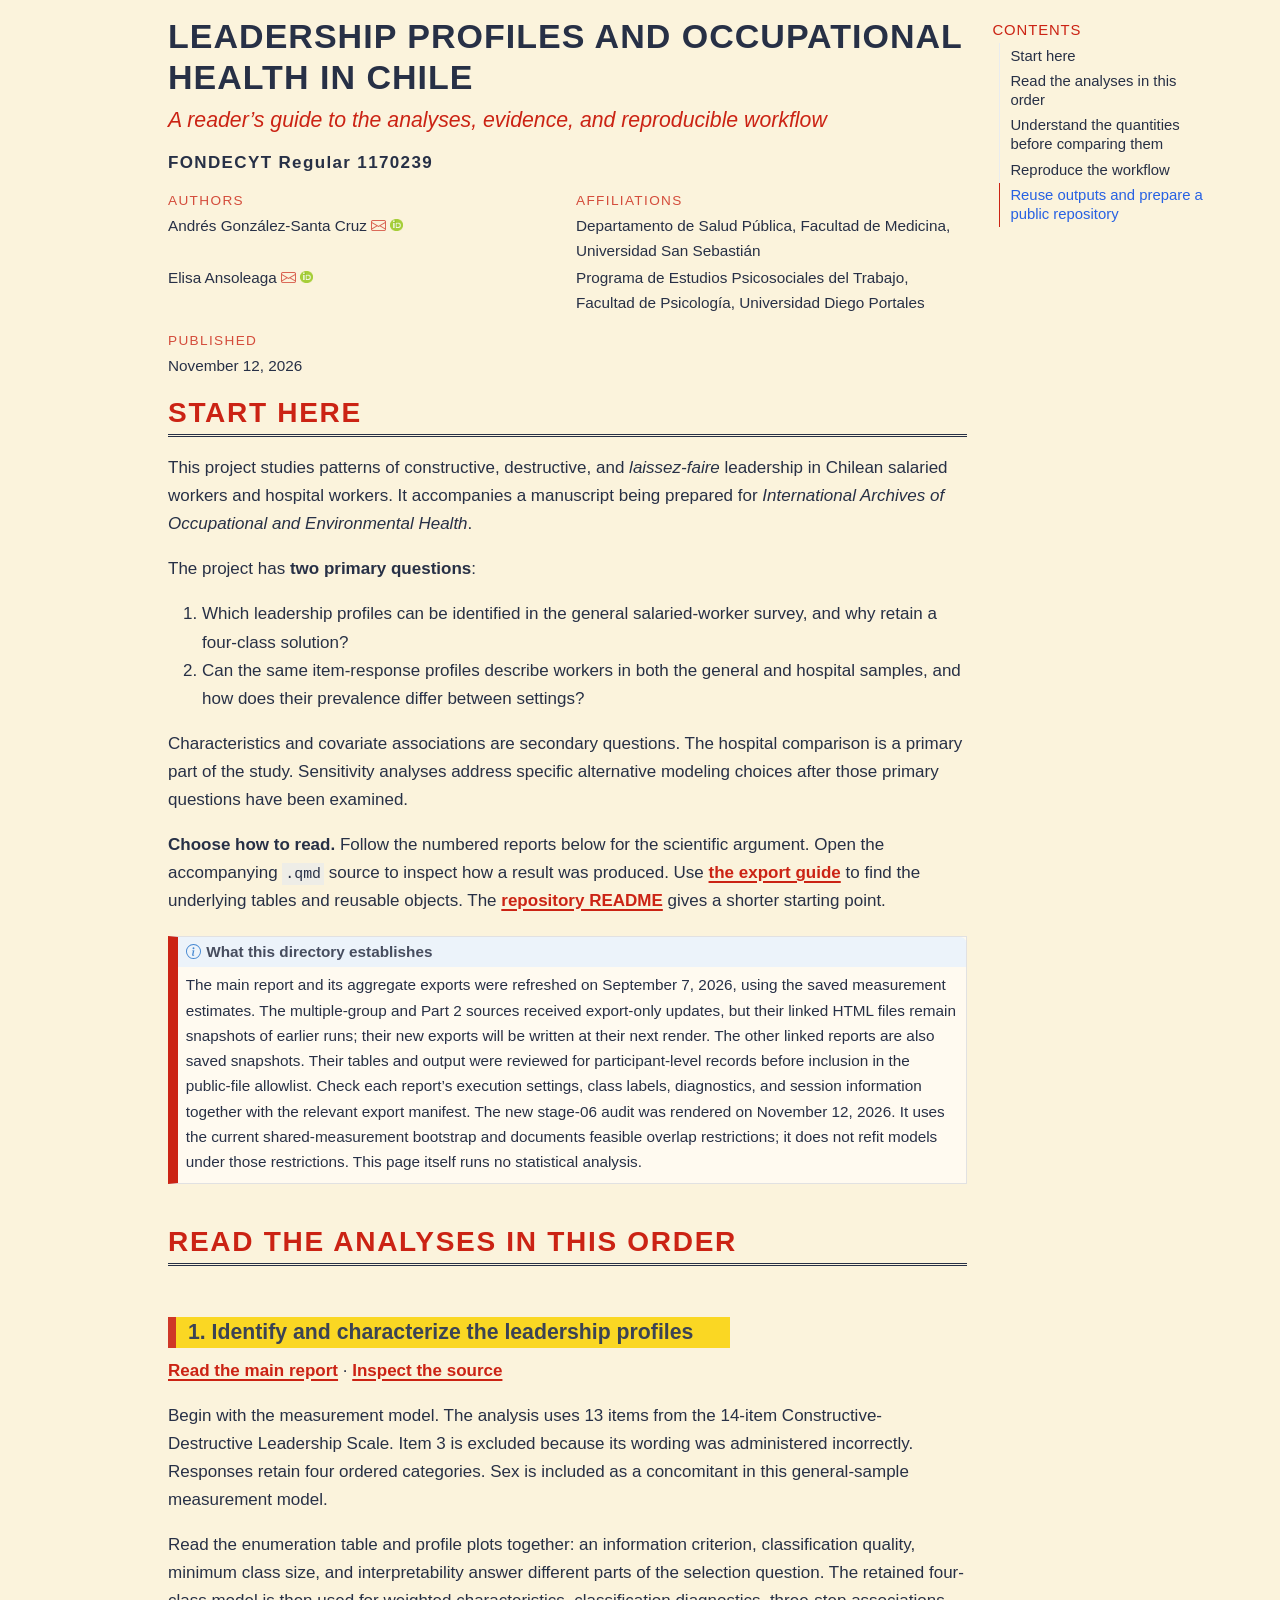
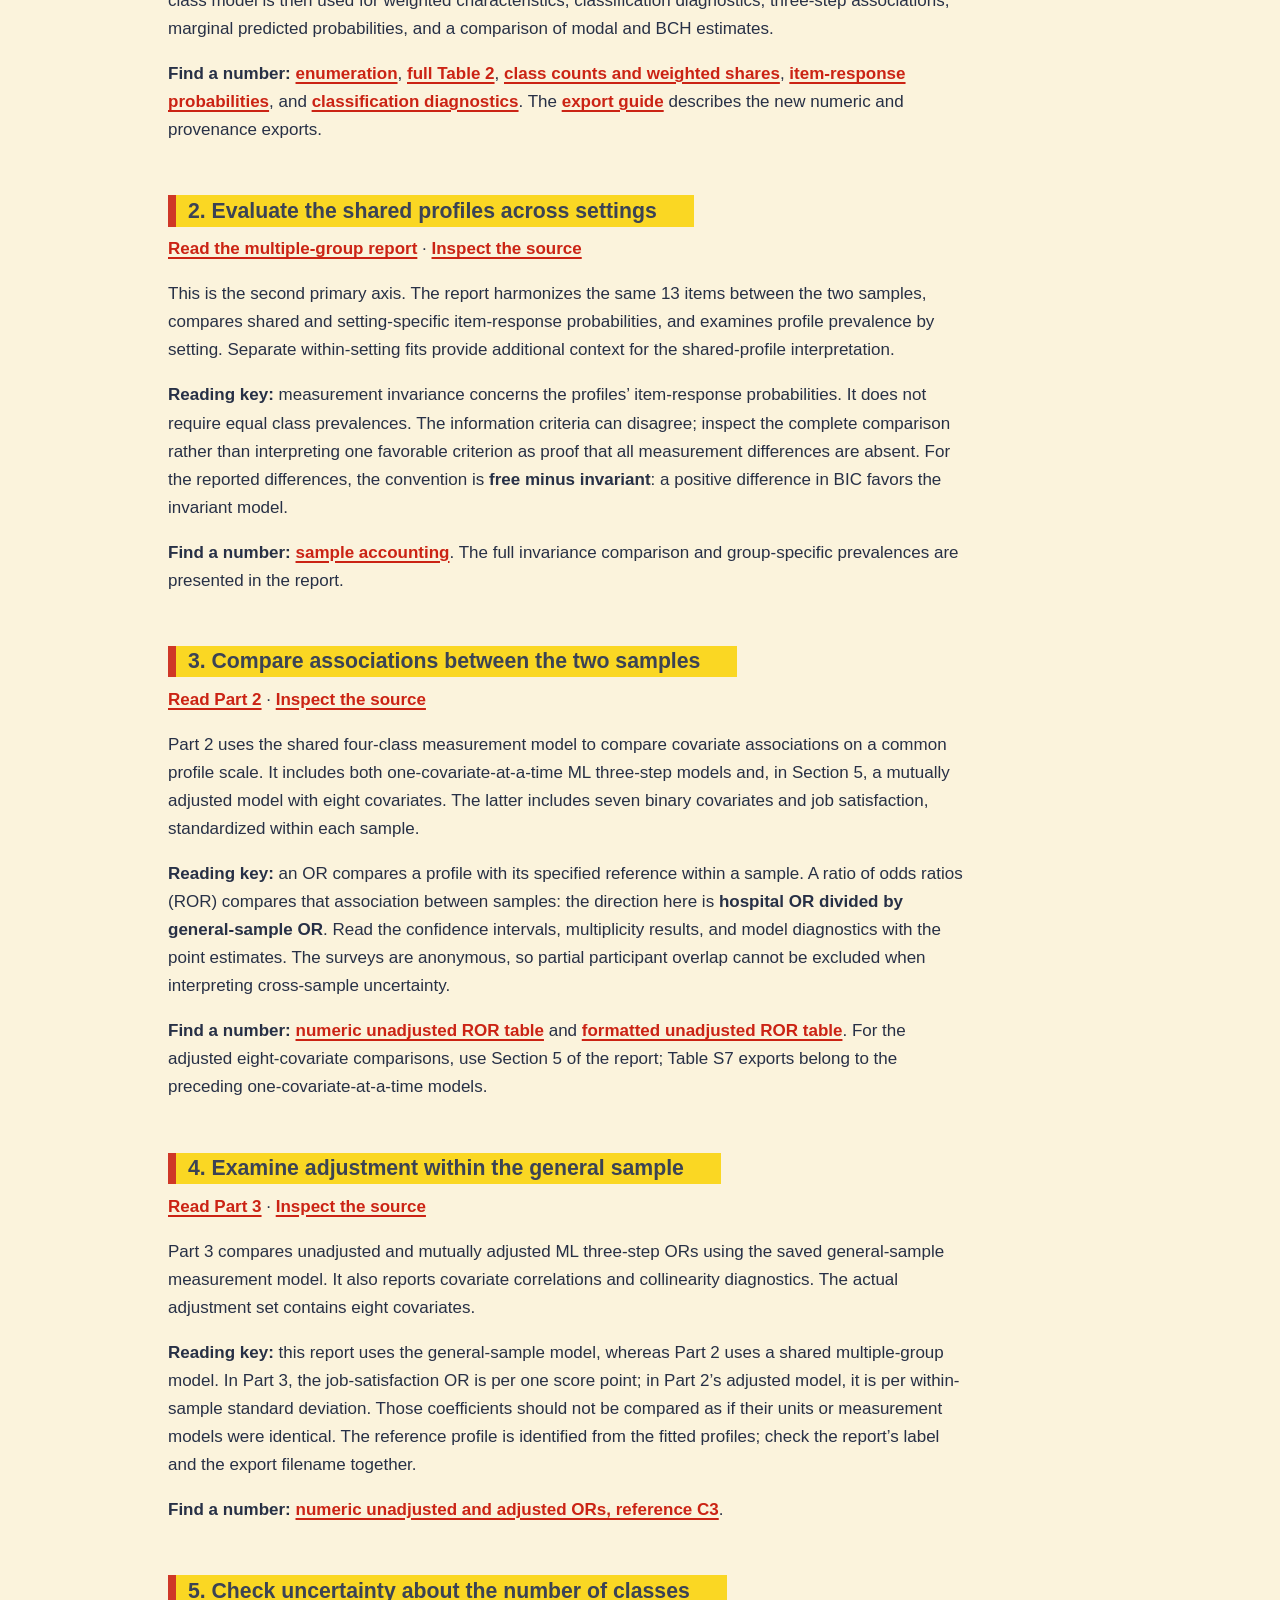
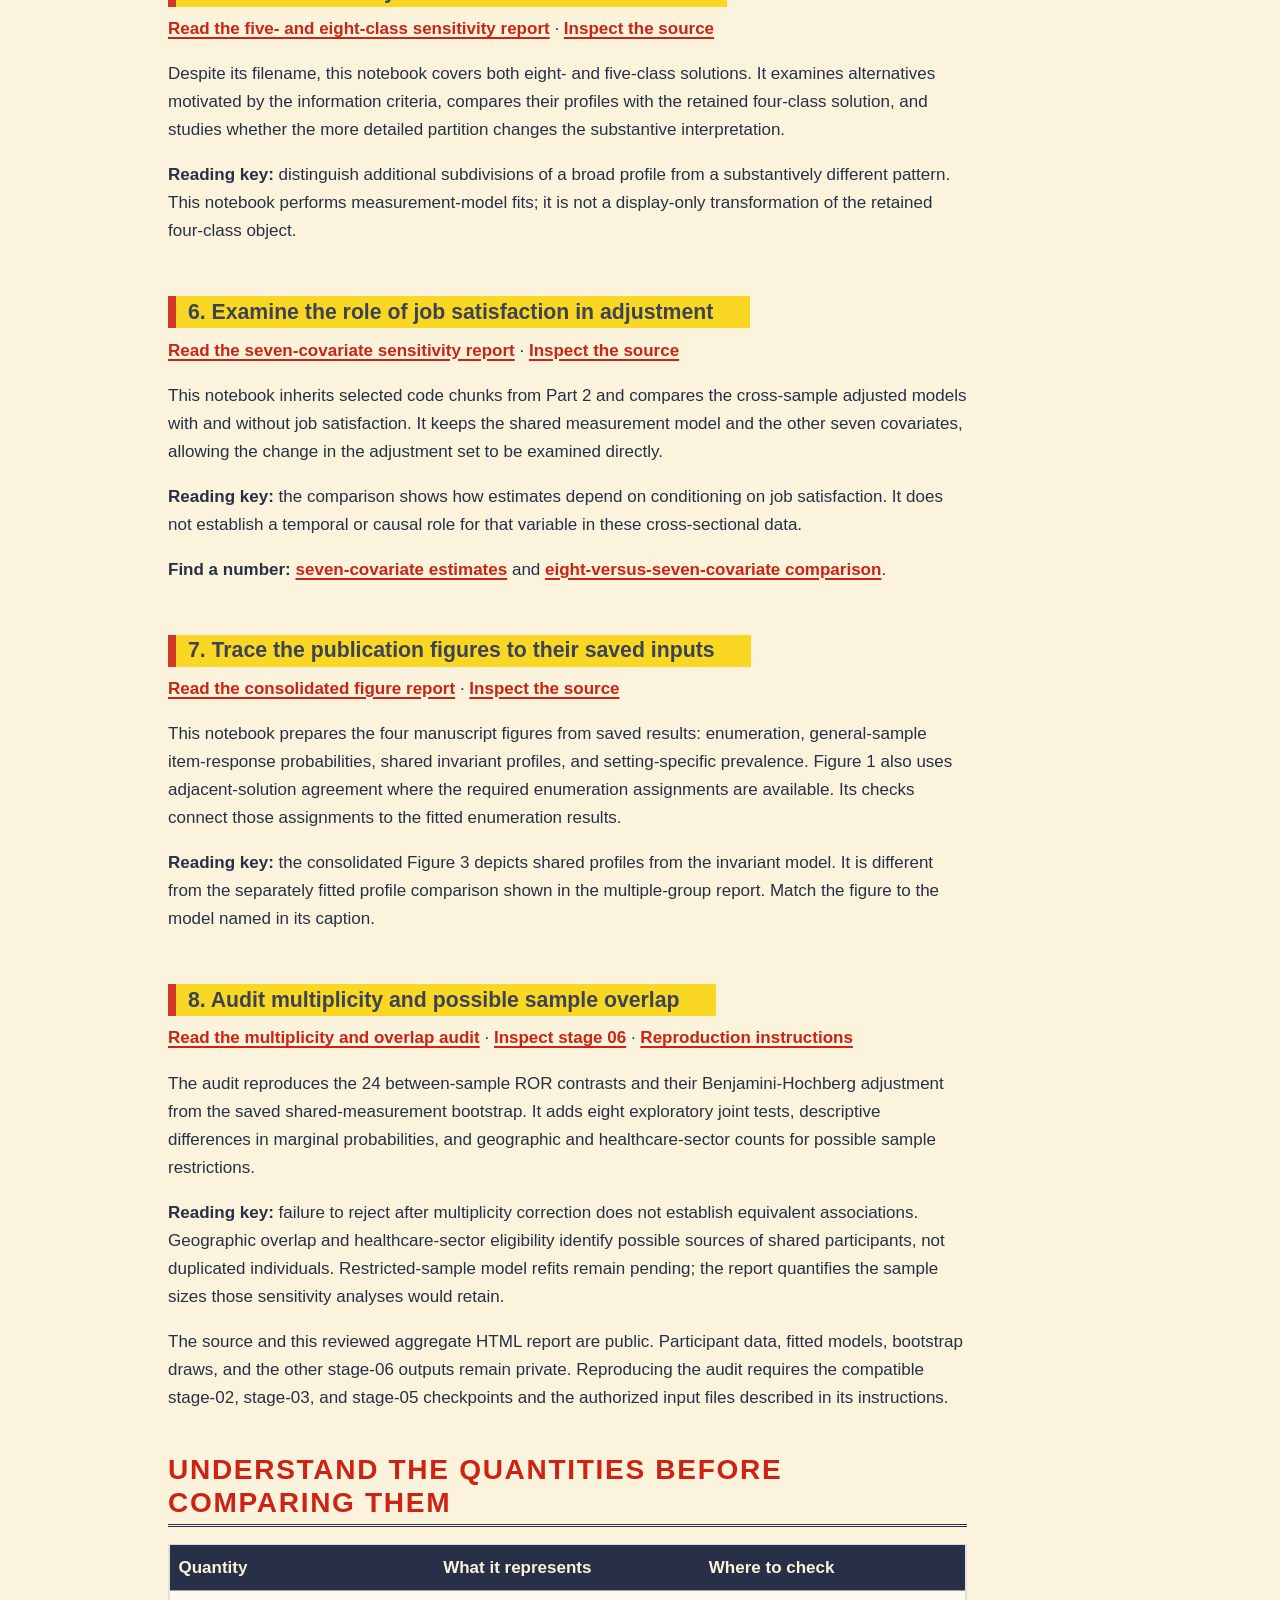
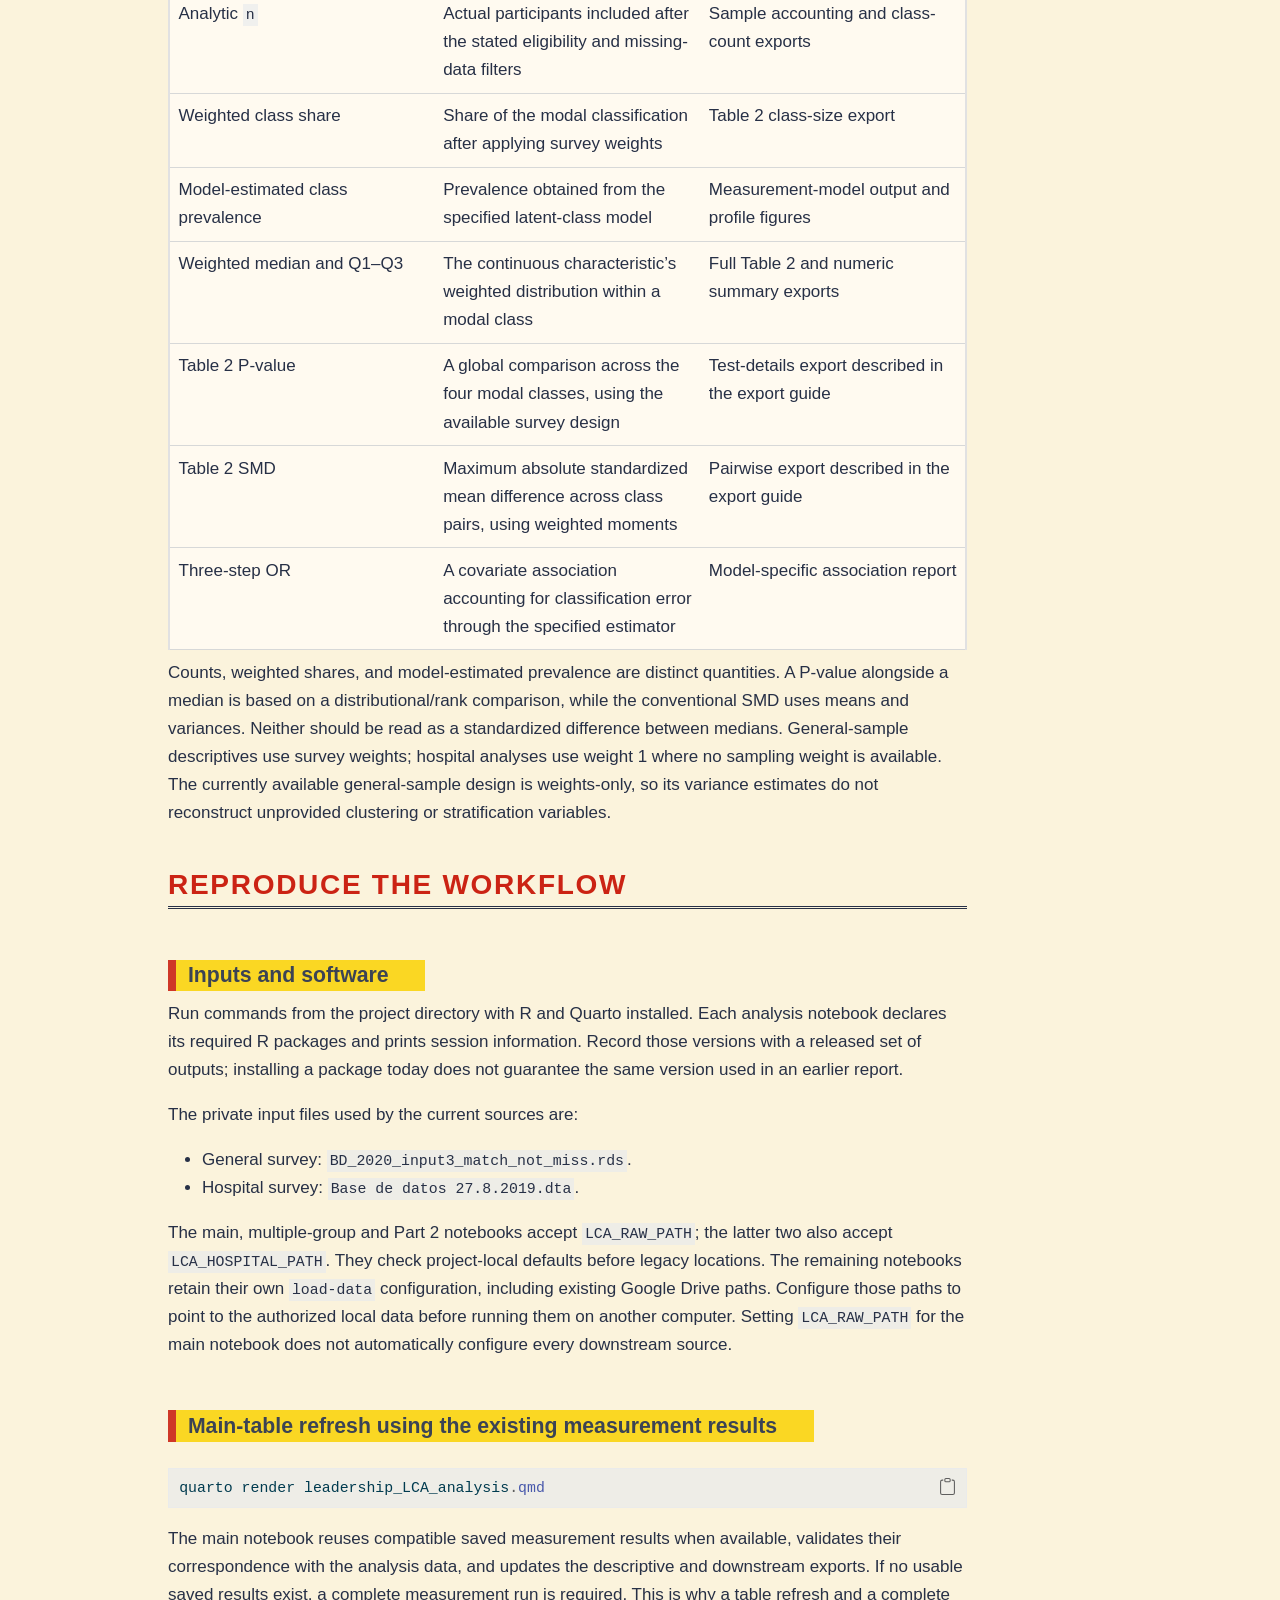
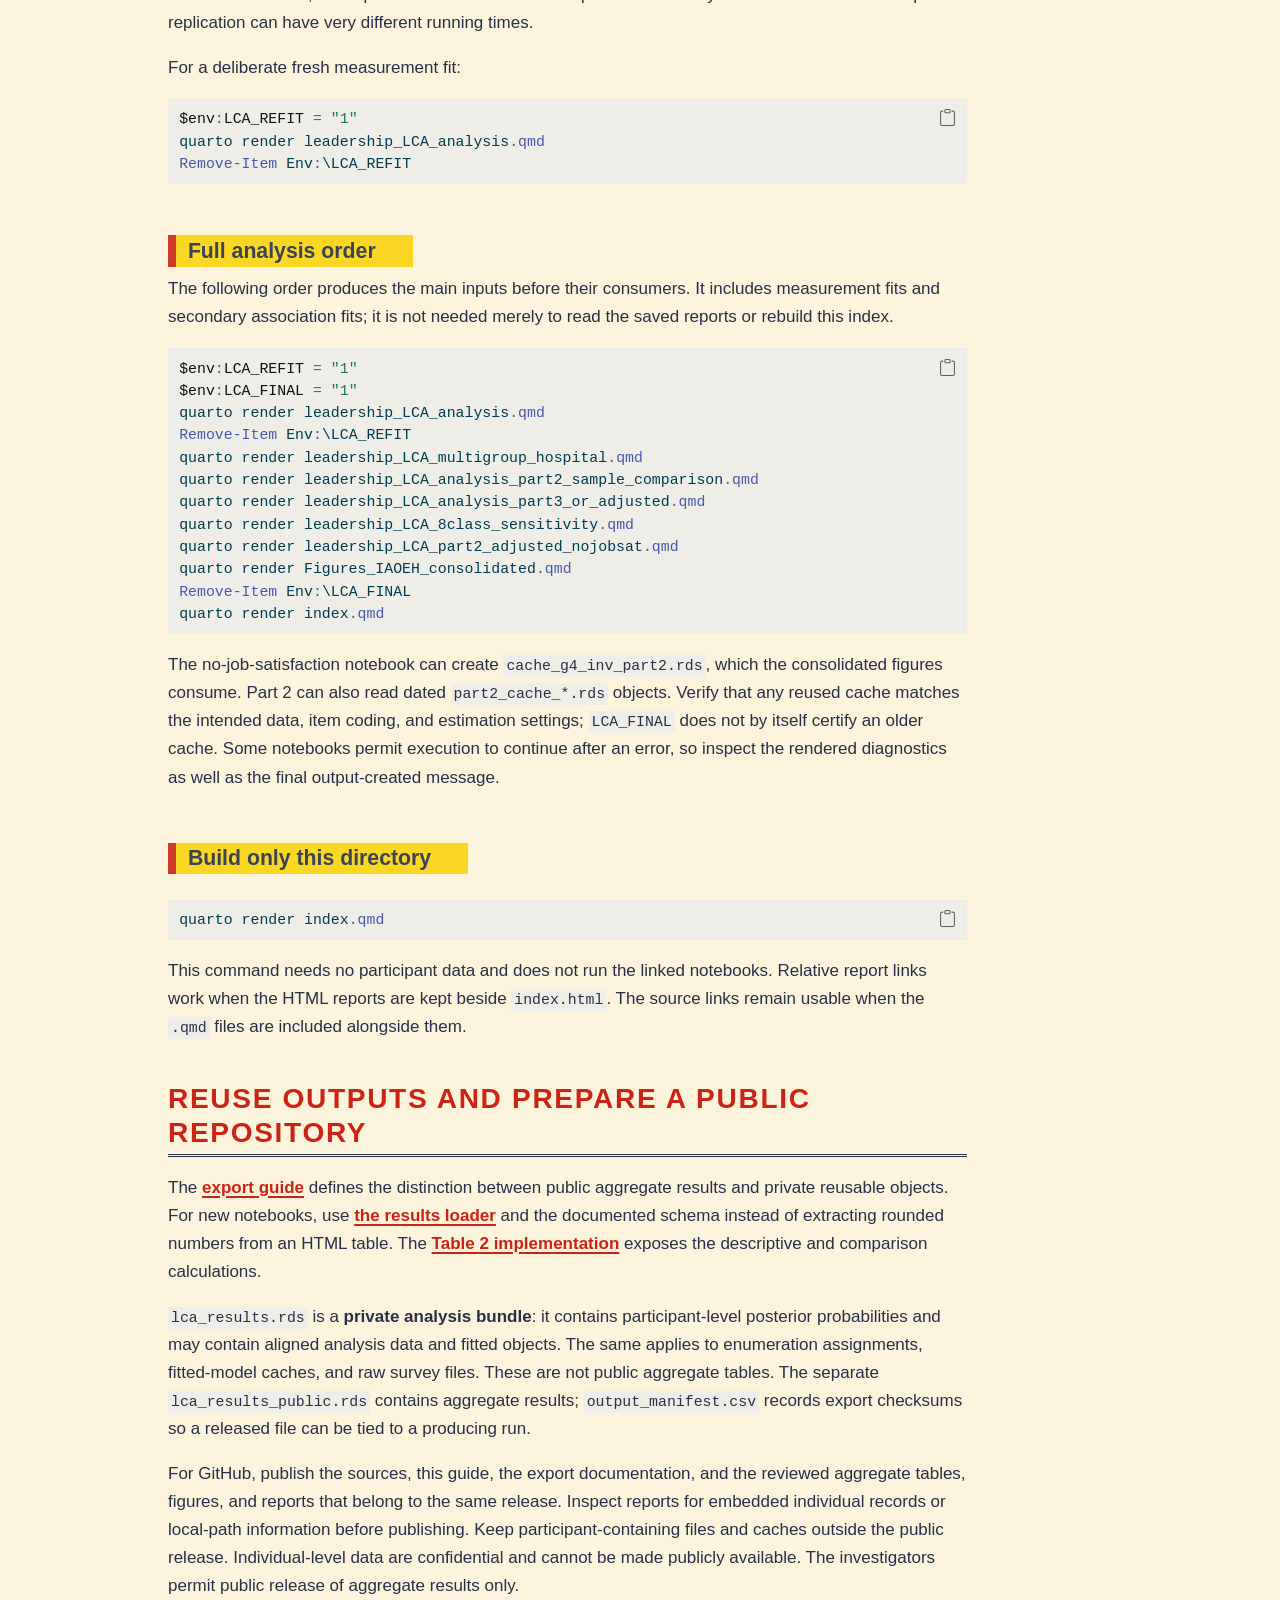
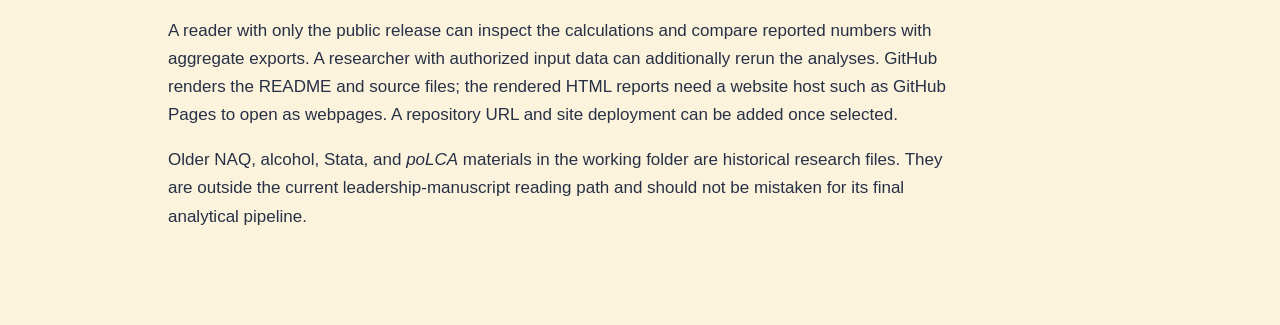
